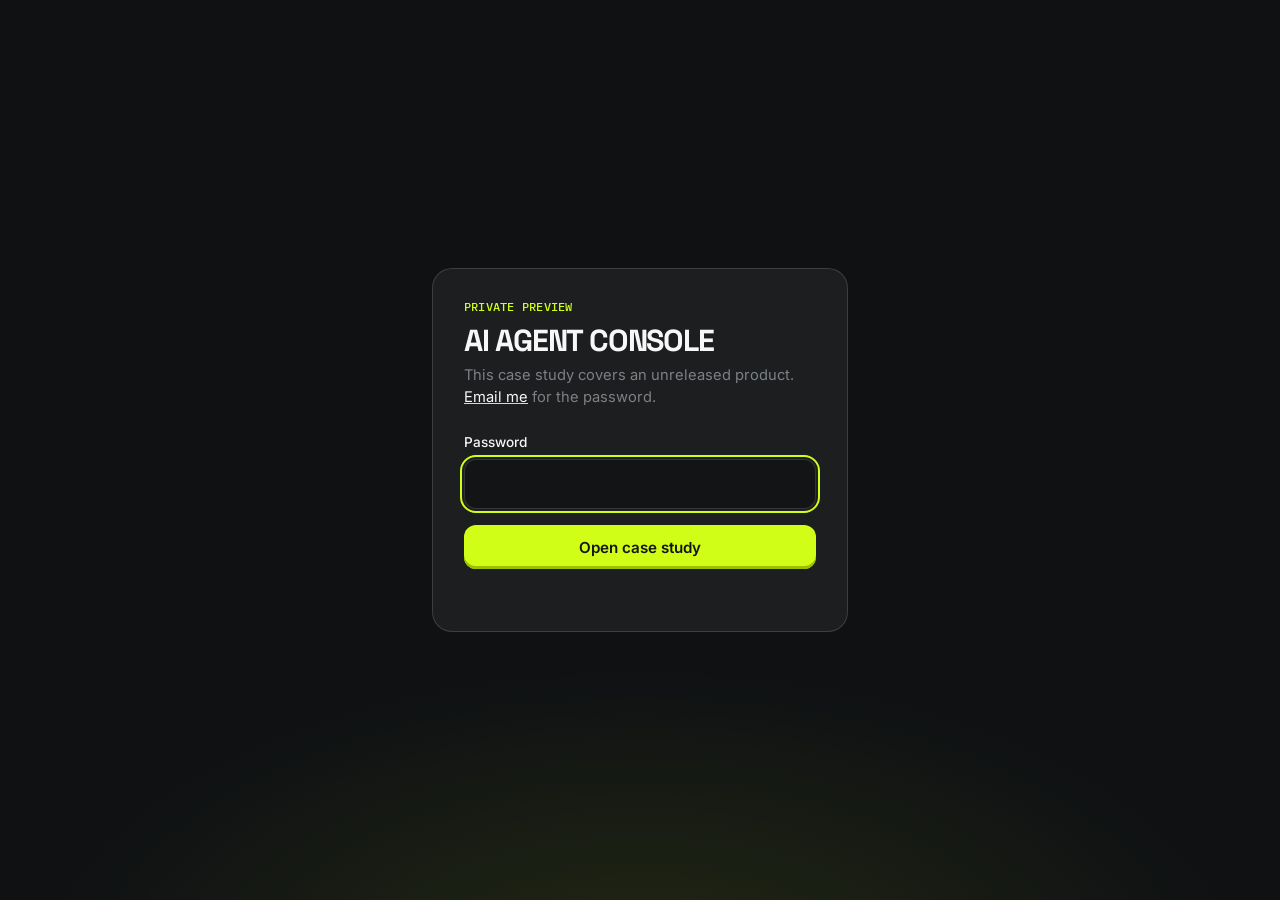
==== work/agent-console.html @ 337ea49d "About: intro line fits on two lines Co-Authored-By: Claude Opus 5.5 <noreply@anthropic.com>" ====
<!doctype html>
<html lang="en">
<head>
  <meta charset="utf-8">
  <meta name="viewport" content="width=device-width, initial-scale=1">
  <title>AI agent console — Sarah Leach</title>
  <meta name="robots" content="noindex, nofollow">
  <link rel="icon" href="../assets/favicon.svg?v=2" type="image/svg+xml">
  <link rel="icon" href="../assets/favicon-32.png?v=2" sizes="32x32" type="image/png">
  <link rel="icon" href="../assets/favicon-64.png?v=2" sizes="64x64" type="image/png">
  <link rel="apple-touch-icon" href="../assets/apple-touch-icon.png?v=2">
  <link rel="preconnect" href="https://fonts.googleapis.com">
  <link rel="preconnect" href="https://fonts.gstatic.com" crossorigin>
  <link href="https://fonts.googleapis.com/css2?family=IBM+Plex+Mono:wght@400;500&family=Inter:wght@400;500;600&family=Space+Grotesk:wght@600;700&display=swap" rel="stylesheet">
  <style>
    :root { --paper: #0f1113; --card: #1c1e20; --ink: #f7f7f8; --faint: #7d8085; --edge: rgba(255,255,255,.14); --lime: #d1fe17; --lime-deep: #9cbf00; --pink: #ff4f9a; }
    * { box-sizing: border-box; }
    html { color-scheme: dark; }
    body { margin: 0; min-height: 100vh; display: grid; place-items: center; padding: 16px; background: radial-gradient(80% 60% at 50% 110%, rgba(209,254,23,.10), transparent 60%), var(--paper); color: var(--ink); font: 400 1rem/1.5 Inter, system-ui, sans-serif; }
    form { width: min(100%, 26rem); padding: 2rem; border-radius: 20px; background: var(--card); box-shadow: inset 0 0 0 1px var(--edge); }
    .eyebrow { margin: 0 0 .75rem; font: 500 .75rem/1.2 "IBM Plex Mono", monospace; letter-spacing: .02em; text-transform: uppercase; color: var(--lime); }
    h1 { margin: 0 0 .5rem; font: 700 1.9rem/1 "Space Grotesk", sans-serif; letter-spacing: -.04em; text-transform: uppercase; }
    p { margin: 0 0 1.5rem; color: var(--faint); font-size: .92rem; }
    label { display: block; margin-bottom: .4rem; font-size: .85rem; font-weight: 500; }
    input { width: 100%; padding: .8rem .9rem; border-radius: 12px; border: 0; background: #121416; color: var(--ink); font: inherit; box-shadow: inset 0 0 0 1px var(--edge); }
    input:focus { outline: 2px solid var(--lime); outline-offset: 2px; }
    button { margin-top: 1rem; width: 100%; padding: .8rem; border: 0; border-radius: 12px; background: var(--lime); color: #131517; font: 600 .95rem Inter, sans-serif; cursor: pointer; box-shadow: inset 0 -3px 0 var(--lime-deep); }
    button[disabled] { opacity: .6; cursor: wait; }
    .err { min-height: 1.4em; margin: .75rem 0 0; color: var(--pink); font-size: .85rem; }
    a { color: var(--ink); text-decoration-color: var(--lime); }
  </style>
</head>
<body>
  <form id="gate">
    <p class="eyebrow">Private preview</p>
    <h1>AI agent console</h1>
    <p>This case study covers an unreleased product. <a href="mailto:saraha.leach@gmail.com?subject=AI%20agent%20console%20case%20study%20password">Email me</a> for the password.</p>
    <label for="pw">Password</label>
    <input id="pw" type="password" autocomplete="current-password" required autofocus>
    <button type="submit">Open case study</button>
    <p class="err" id="err" role="alert"></p>
  </form>
  <script>
    const PAYLOAD = {"salt": "hH/r7PMQAR2FkSs/nzjMRg==", "iv": "FYVwGi88tE39F4nZ", "ct": "Zp9NmIGZ6vr/mTGf4a0DIkOgoPNWHMvqbCjK0QWyyvv5tob3gDbfUUuixzvZP3FO+zHfZkzyM7lskYLUKxxS+ajy78TSYZs0m6nbKxthF7fVsRtnnGNRtTs2VZbegRg3HKqWF6u39KVwnmTv288dZ5DSaLYHmFJpZIE/mgwq7IExC7xB3KlWDiVdv9VtxOuXxRZPDdJZy4yO6P40GBEXFEH2zbeEjNVRMNVEFFJzxMITkTn5Y0AFgreoxMffyk5+0Usf6VwOVQVBhp8EQ9FY9pyM3lukxaLDcRptr9knwP+Ad8a+5742uO4S0EHTxeN/1rR5mKz5+c8qSnbchECmdEz0y+hj9odmBHk3/oI2fExC+sZLxLjvUAVhocgX6Pd6qjxsZcOvue925YWg3xro5GR8F8F1GAVQltCWWh+FiILvBq9Dj2L31WNaeLfBa3bM0zFs9g9sgvLxLWBZW21Sl9aNDehy+EfIs4R/T3HDPumvxwkrrXOgV6Y1D43JJu2rfDUnZl+BfUpzyDHQeuWdUr32NmaZWSkUuNGhWN7ulWf8f3e93ErNhOxT8h1PwxSL5dHzJuc4U4Uucvk57zGNZa61s8yCbaj4bM3skLReLOqFs9ubp8P8IljryYp/x70j2WZ2F16RXJn0Lh/dY+k1nqOX9c4hB79qeyxHAQPI50Nmydwz1pi4L2nEbcPxwMgJ/welw2RVxb0BfILfOp/[base64]/K+80ISqCN4g1yxH0UjUTYcQ6h/mcvS9Y9qyNVr2HNuhV5U+9BrWm8ITEWPCXIpoRXpDmxv5J2X6BBsJZ/4hpjxOBRF2Ysyjjp6W3s+5z/SCRGt/prDe87Du13VM2RzlOFWeeK5JbaJ8mlh9qg1ovzR/oLugd+YvdbDCYR2meaUxnKmd1aAhIY3S9TvUX1fnFH4iU9XtGevC0mFFPWIM8UJq4KQ7pmkbcfVPLgYPPIMd+nf7RXy4zDgKnBgjV8ybQRc53T/hm2ou97EPwtf9VU9qfmze+E/[base64]/c2d8nuaUGICkRizWEOE76F5/X0gAzuAiCAVdLi+FqJia2Cjp5bhZbt//AIrAOIZoqaX/+fYA5llFzAf8OzddwnlzgaacOqJM+E0Lj/2v6+XdM1vrp9CMPd43pQ441Y1KYTkPJgn2pSXboOu4VaP6iXbkLGf1gbuXsB9BuWhhEZC/KltE8mtzYdPH/Q+aCsvcNpg8roly8q1bdrmhFaWDAjnpNf6Zec2w96RdM8twEeNK7a1lvuE94M5FCsCGJxDpJ3FX+x17OFAiChd8wKbXiFX32LJ6j0Bhfk0Cd/Xq/a8eTFsyE0EirAUOIGpCXCOyBf4eZA4tahCf3chxrrgGyfWw3ImHhm6WCz7G2ztZaGHWRS6ncG8eMxFYMPX7VhlF6pT/YLpBjjK77h7BVlvsVIkBiPDir6yt35V3jNMdk2z5+Wq28tTh1sbMDVB1J7ihQIQszjWRJEtXQ08luPKo18zLKwRwtVmpmjuJo/mbW9Nn0dBbMp+El59VYaQgHPxRMgzRv6p1PVjAvOb47TjVo8LmpESRwvnPVSM7roNZCqMXIBggE+RWyuflaRoEVVtDb/c3eql41kW8vHzgRgZ/2wt58b3hdg5iykx5Yg4ap9z4esRajPSVzpcBV8X3B6JNpUsdIyv7d2eYWLK+E5qLJZJgs0L1JqsxSmuOlfJc0F9FhtAiG9svDtYeOGrKI99gjHG95/Q1jOGDrMf+P41r9LX01QDo5z9O4XAQu4J88ifTchE8qPAUB5En1fMR4S/FcXXutENECnVgUcd2DKbHAJFDJLtS+2YrwoCDvxRyHdYIyrvTka0yG8MF6s7HAkRppjGUQLYXCJJ9bDRuayAYMc1j3k6aMGSKoOFq9s6yc0OooGo3rgK9ild0dtFAoKJ+WIdivzQcmipq/DwP/j1eOaBb0tQZU8YBmqCnWEEoACYThMsFMNsOLKKizWAqOrvhn+ThvCvy//iGqEzNLc+5Qgj36BnCfJ6lvtwcNUg2SEhuTwCEGmBL+5RxyRX76Hm6tQ9Ywj0R0Abzc2UGd8jxxjVIoLH2XM3SyoOxg1U1SiQ+D0+vIOe1wKfW1lhhpp2yejpHw8zjY/ZVJjnVQnrsMdXQ7BiJ61eq9gimn+VBdH/nVnv8c/hF/+bbN7crKwskpvfyIL3KqX3TJYXB7I9mpK0DVw5H/1Ve19cyMNP/B+AThrl+seDM/5H71zOvR8fM64CcdHu2tx04feUTVMsA/[base64]/P1we3I7j170fH6Onw4ZSUX6BurjVNsHZSpZzmOxvWGd9yqdSmHlsCNYBPjCwT27S5IbC252qBR9beqIsCAtKw8MVeMf6mXgJ3lrNCkoYkyewfzDvcHy6dRGp21AprKvxZ9VmpBMmVwFL6S695x8HRMVeT8u4Gn6bFiR0M72+/saHkC+DVezEzURl7iFfhFSES9h868ugwmmyNmEv+lZRJaUCWztaiGCmGR6VSRaL4eFuGGo4cUYx23+tIc3ns/0vJStCKdILioG2qtXKpNgpmY8DdAgWJm6dPSJ6Vt1jft9VNHInE9QM/1Iptt6SyExAO7NCQvvHkVEA+qvO5kgq4FhuZaw4dXujlrlwKM3KQQ4Jmm2DV0vgK31HFpx3H4D6dTM2oUOPvGdzU4Y/wWGn3LPBvEwMjk2h7VsCZ+recrdaULVTobSYuM7aeL/pufFzsi0TP5bXGY4X0gzJ/eVjkmHjv74jHn0BzaaVjYGjcDjSlsSmwsIZGDMdhAevp3xe1Dt+/tsfxAzIoeyShdY+u6S4A3kfXV02getf+t2BU/K/z688RrnuHuJkjFng05Xn05wDP3ltxiy3FEQMVK3YremUOOHZGEUbKhCh2nsGpGjJPThbHWZqXtMv8UD1kQr6P4lERsbT9jN8RO6v9XSYHUeO3v9+RF6Js+vM1/1ixu8CcjsCE3jkXXNPSHu1GTqs8MeVb74GRs3DOnhVFKXfo5cZlC2TXU074MF+Emty2w4PYMnHHbgPR4fpgVbntBSRka/uIYkWplGvOJIt0Hn62hCXKK1QqA9e5gBv7D/RQc00I8BsuI83rWarAoVWHpyxQUzBIeP8YyZobXFMM1UzkscdeQjXIXyjqnc7r2TGayK1+iUFsfy5RjM/Zx8mxRqEWHe1JLiGsRrSrILJp8XUG8q6hV+SxWxTYTiSAbdQ5UOs8HrTTymcUv3c+FpAistdgaf5tcamFqp9xZvjKIYpg5Z3KiiAMx5koGwLmi7y/mtrx8bn3O4UMSisgxW7AnDdgXKPs9sTiNB9lvzB8jzCXgopvGyE9VuRO4BRCAmwY9sazUtwyO131Ur9JS9mkCtwW2eQRiqxW0ajtVqx4iEbh9z3T4lP7s+yTQnWzNRj/EhBIJUT5kFpHxwT1RPbcPZRHhgNgnyd4pUgakmJw+dVgC1IhU4qA5r+lAXvOozHtWkECuq6Ty8E6ePCt2rJQeYh9DwNny8zae1Ois96RJBk5381riqX/qxNJx+NXVuaPZ++JA4jphx3GACI3wOKh+16BH8QW49ek8/HLg/IOWOf9EMXTQheAH7HZLVxNigpigatDj3ss+7iYAcs9M7rLixTEPAYBAfByCl0A4BQAWjtv0p7isCUlXFJ7AG3aSxYb8gqISW+cw+rNSeqS9creyE1sFC+62RJ7bhiI6pUOvocbAn+MUX8Jy6KMiHtPXMKpU437gta3oWcSO17U0Dcn8U/HVWvjkV3O1vOXIyyxUVObotELFBiNLHDaMGxIRP8nx6Zc6sgx+Ol+plKa/ZQL1E5YpTSxFTU54MkIun3oUItiL8adWaXfw6lok8C177e0c9KwilJdQZUqQHbb1L1y1pt2UG+7MZhVpI5qcDTyF1xn0Fh12BtbASw0hueMO/4ibTLh61ydvqcsfcqisw0jPJu6bwbnPz5pD1/WdxdLI4t4x3IJ2aoxNVvEaMxxVy8Mpe2QEAfDKQ/VTDqE95KScM6DzmR5Kj8VxBwKuO+FslBpN7TNXPe9DkA1mBqWC4RfF/2Pixlx2VDN3lAN3Sa1SAUBbpu5s7BjDKNVw8ByP+K2yBs6v3ucxL6RzGR/ImlYT3TYm74XP7zYz3Im77uGPOihcfN0agNAMF098rO4Q+chz6T6IMPGcDGYAaPU/B74TvG9j0FLD9BJFWFBeMfoaCvOxopbfglafK0NT0jHT8wGR3LiUuIy4xL5UScmqqjTdLVNW5orJgdwVqojqqs///yALMUcAjtj99Qg3r+ZOwZVyrFUfRyIk3jw1iKdiZjUVo4cN48TElrWWsD1Y7YLYqSp6Qe+nLIYD6Z3T/BHYQ7c770zXD4984dfcUIdAl0VrU7Z/si75flcVckqDswHSbftcYL8zSBbrEqps8ViMPOSVRcUIN2LYQEc+eZHWbpWADLM99ofxoj9C36LhAc0KeFDnfzGyhiY/B/h3hfC7LW2Uxm5js9CxBiGrPLeI3nfCu8eqSL/t3i5hZWf4vsE31OFy9rwul08sqMpyUGC1Z/ENLojHU9MpFkovW3lhH8V0gW2F9lRwnpAq2g8WASMTrqQlJgagQ/ZDw7b6uQ+MBZL0R8KVOHp80o2mSdSzQIMi3POzaBNPOF8En4QLDADHLcJ4OesBOfd2WJGjcaYuGf0j1P7OXL3K6xnWCiGgxoA8I0TWYUyIwuGC99N/8Hw24utDfxVykGIawHOWTu0x2c6OzXkSmMCae5mzMmuoZZ5C9Kims3a7uk/j+jOxAdfdB65pS3BqsxrDGJiFR6WTeOBPhXTtaMfKpH0BduNpnAWOmx8V/AIE2FCVPj80dGGvxXlnWtM+Dgpkb9EoQInHoFy7Hg6naA4VbBWjmOmRyseTkutbp2isM3DeoldhYRhMeEe9bjPM8sWYN75M7wHP93xhCrLl+wasFl3LdJdCV/5pfNcXF8de+DeXwMQ1Dab7fs5llwyZWmH7zlKgQEWm8Bj6qvKyGnYaG6ogLn3RthLSK0ASq4SgPdkrj+DLr9pobb9IZJXUyb7t/pJxKKlTCpZE+N/3w52cUIc1vbjSXba8Yeoq12pJlZwcorKzrnEGmYORb92L7YqA4Iyac3JT08zNU32Vo4cb8msVrE/xiHSc46tfC5RakPg5vM1BhdUAUrXPZsIxCsqq3X8eEgN46dvLP+ptBBz2eW6lnb1t+hRzoA8ZNOZV7mjzR56l/xBPtQqL2U2IKPkRuXCKcAyGl1Dfaz9f44EPaLcn2xImOCdv/uO1ORdfiesD63BnsaiYPxvNGGH06MpvMuGYWZQ/NTiNq1eDHVLsWka6iUHj3Ml7PBZG9DUWX2TQ1Xs+9w6k+ehogzuV6A61ovX6npvx0WUK94kbh2Fu1bpJ519PSrMSBd4K5i7e+RYWJ5rbmNf1tbILCVUkpCfZbqJBnuJ7ixX7h875rLBPePirMV/gnAsbo3FmAjer3h6N0WAIQcoqDtkOzR0gGDmVIX60pYxdq32vpCBqaGwa85TU2xp93gHciL8iWPX8oYOHRn8WVm4mNcLVUkz+zJjHEC/ISe5dcIzvKf8gpjweqtd2bwg09NHLCiOsU5OpwvTgeROuEjFlzJ3cWUw30zq4dQuszQajWvEXEGqYMOj443Y86/2UuxsGfZ1jsgsPLZoIxzxVwhdCftm6WyF9406oZuIgjM2Z0dgO6iMbnV5/4bVE1UbfEEY1+YgX/Pj18pnmEmFnebNBHFB88biO5Ajx+Cl57ge5d5f2feTjP2kC30qKKcCREwkUKdpBm23Z/5V27c2OwVYT/W3HKsiGkGayShkI0x94indkdWsv+tGHfwgS2uTKzo87Tx1T/pGJD69oORBXwFavNbJaR9xYWHjVaTPsKRv66OaYhiggXxAtUx5kg7OM4saXeG/sGYfGjRyZnNalt6OhcLYkrm4h/BpLN2p72A8vkxX5+AZOr0R46SRJQSOwz2vjqy8fYFx09bXKSHi+eSO2Yb1GYpxhCMhVZwsVu7ow+tfgXJ/sADDH62x//mHbp+Ze5v+Mf5aAhQCwYEFfPL+0fACetdZDB8lu4bO7+rOQYT/bFYI7T13gKOjh97eTNEl66RHJ5X2r6FAoEGifNPZ+fU38fqojr/0EbUKCXyXEBJqIQHtWd4TOGBQF46e+0umC9erxaYXX/nQCi6UiGoMZqiqJCronhhF4khfUQmUs7kU6C7sduqRs8A5CUOkA2Nvzz/0hgdxgtaJppW/NzBGH28M1gX+9gsdSgENATzjMEC3cK+unCff/1ASbM4krYRrOGbHKnbC/75WYbb9gTNXyN3yQ9O/r9dax+PFe+lLYynbSOeXfBDsF4wLKZDhtVTMO1c+PKGU5TbwGxrjxuB/C2BakfFxlWvy1ayiGngLZ69sZo05cbSxoPLxXO3a8R+9z6KgFPuR0VW9ohA2ot53o/B/j1X0GCBt/xtyMqmiLgZsBlmboYpCXP/K9djKNuIPx+gDND4sIKHd4xKHMqbLKOsfUIh1acJOkzrtY6OoQNTbCyuslnXbFZQGV6RNVnSbcqUimyjonoi2yrSq7o4SWNH5rYsD/gNRs+7DVAYr0CNZu/k/6uqc3sv8qM5haJFdnLazLsovjKEQhYG2DEd7t+QRGWK2POEsSRUWwZbkjvtZQa4fMTIpEDrXLdOu+X7No/WUU2RuBFp9xA5n3JJWuSNFN6apLdwx6aIBfPlm7g1uEYT8SJyf47ckEIhwsO4Vk0QCkfHT5yWFR3Bv8y4vmiC07mabNw87KTXmPFQfJ2tTfKbuU0UMkLp7biNtWsNpoxcwqFE24SnNxZp258XPw1ZnLRLy7ACRLMLNLadrpgIEgNOK7QH/nUfq/tK4yd4+AsEQP9E28KJwG0IKytxjlyaP8N5gZiY13dJLV0XX8BWVoODa2M011QINfK+8Az6stFdmz17YJT32tE4XoilEGaLTT6V8rXxiHNlvGj5vJfR88JRUGYsdWEPYsz5/c7Lu3iCjB8vGDQZiyEjurITXRag0IFUtibsz+MAGAbiqjH0Qy3rxr5WQ5bVMUWAiL5KXDPCdflR+IiO/pH303PO5Xt/9JIY5IA8A+lBSZfDCK51gjbPLPlfHCMTHhX2iK/ukXDzcuQrVvJ5YNnL54OsfA430ocDLx/MCQEM8K+DlMHpOCPJmj7RcK0bYqvCYT2zg6T2lOgwvQqShRfwAeIBEy8SI1mzVg27bNRLcQh38Q9MoeZiEA/w7A0DkWh9Fcq4VWvnD5TvaNkD2F8Xhr2afd+EfzbfXdN8s51FngFPjBXKf7C/GoM0gxv+Oa276fCKuhuNDQkvBppPj6ZTQa9EZUH/ttWijTFkVhpu4qmpo988Z+LcYC1xyMtheyOjtcRy9ZILK6rXDlgF7UtXcOLmTd1T2Bwx03tojsVm2YLIGIdPVmjV9kEYj6a0+4lp0fAYsPwTPJczBqU3nax/VzTiIKEXerupT0Pn7fCp4w4NPqT6OdqU95jbAE2dh3ev6MOzAbe/iCAfh2VGzOI+mBTD+MDYoPfkgLkj+HT8N0XUUK+nvmRSbxf8Q5BdVNfxxJ50mhBBY3RxMIjW0aOZv0bT//[base64]/Jbz1ZC6BemijGOWm8Y3CkE6uJ+lqaNOrCiK/[base64]/Z1evUMIODZBlxaYMEwusfaeEGaKQPxrj8W+er6YtQ5Fnpq2nuPTLPG0ShbTLie4TtvDIDF8A7/HrPMMGTZBZp+dAr83mylbyh1LAxBrBvIeO1rJxSDLGq0wxlxS6q/tRMzA5qFGkiJ5sYckTRMvrJZnYF/FG8aiuaj0jntJJFpfeZURn3OGHYE1EUTPNGspOHVOn/msmRrw64gY+pTZ994IzjOn6DFbkwYsMYjXnG0mELfRu+MhPz2LoQkcXkAYnA817wVBOj4SWRt2luzd8M6+3ZZrDpTy3eg5b6a8pkrkrurcqTTEVAAIQNPd0dWnXdOyJRL8vppu8lkrELgxGUGwNQexwRTQ7GmdXfHkJHkMu/5P6rnFeB3d6o9gvGY+tsIaFZ8Q2LyQjDR89hL4At61JGP/Hu0uc5sr7JSwVAySg+bYHakM9wqES4EmfMO3CeGijY2t+7NN5IeK8KWSwVYNg8TRHQQZsttWlOei0pK/N1eCrZaSQ8Ea0FQk+4AHjjRRbqtibfpqltwx8EQV/bynx0xVOM6hQpkXXszTh0SQjUoElrsNsk5gKIJIC1uEFRV+8TwbO1sLyX5viUSW4/GeUl72Bfzfv8PD8ckQBrSZ2pjENP4EqsM14Oe9ys4z1q9eCywBXAp4OtspTg2ZwS//eVOkBDiyJF8FJ6jWbcBgzsiNX66bgiK9xDQp+lgLt7wDsI/U32dQrr2vVmXI1ZrBRIZYCwTYmVeOPGoa1lWzYoJlL+rKvLFhoDA956j8facGuMSLSkO4SZveMNdSrq2W4n9hWP0eoW5Y2pthtj/[base64]/YUS60m45q0a2qbtxuMKqVB/GEx3WCvQpQKdeOjJm159ne2CwuXoCHs5tP4IFCJUT3cAjeTRA4DYpAi//iGnT2yprPiIqrZKloWpX4y65vhd/gvd+L9QvEeDRdaq3Gi6hcedTqtTUySQmB6prxDv5cgYQkjsYgUEFMaZLPyswy7BKMJiEUL1nI4uqDBbzJu2an8CKKrTH8TeF5e3CUg5bOMMVCo10ZLSh+BZpV1THaKmrmkOoxMwY7iQOCt+txvXtmvX67hupUuratQEh/27crSyEHoJ05Z5gBgTurItK/bwvU8ip8O15PtHaaOHEVSXErZlJcERqHeX7In3dTcKeRrfIAucxBGmKiOc6RKdAPIRaknUKMbNiYGjYX/jUhrFMt6QepKXyVWmbx7XYeE7h1424Tf2rCU4gk7/BX+BC9AAWQMNx9QIwDIO28tRsnzKrI9ELGRGLiNOFvnDpNOP2uS+muOf13ZvC99p7oxe563fWmN2iKrmunX9FqVJafS2nBytRK+ea/l//uWCZ5Q8a0Ul6unAC5ajiiSgbXDFW9on2TTwd1I1C+P7hBIQ4Jw6CrgnAnzhqAVJyuZHw7MZz88S/N89m6dtjrJSNDwlGZfv1OVIXSvTDpm6XveDsxZqQDgVBJS8I6OroJiz1eGmeMab9KcIGynbsjIQ14hRv++QaeQydlMVnVCfPco1sUgkJcN6i4r2yJ7ziPfkBHp5r3R8nEU9xQjsR5+Ni5Y5/csbh8ChC1BK7quwH4xNbyHpcyh/qqE/wIXW7crQR2zartEnrg5KCzWsTSgbxpY7gju4KXgyp7okpunPK6kcHRC7gkLOMExA/j8LLexeD45/hI0byMgS1FxaUKqoDgngStGiS+bajrGLOgEw3BTR9v5RkUHr64C/fTAzCOEwBgl4aSpsTiLKh6Yh43lUL27CKmEriGV+Ipa0oM5d3CcFWBYwdfyXMWs8qunvwQr5KJTlQadarM5lCyrNF5wHeikO5bpd2ri/V1cBfhbdFynpvyIcvxlLK3EK3urFzfAEWsyOB9wgXgh8A7m9CeaRZc+yJh9MG4V+kGDLu9+/sM2zkEeDMjz8t6st6Ja05izVnc+JGzrDECKDWle45Unpgb7ODNxrJmBL/+D0ho/ISOHQlkC61kRlP7D+pO1n65/g4hPYa9oghK6di+ctfseQcMK9lCU4ti/q7n2z6aZSIFRZR7hok6x7qurFqyMxkmmsWzUFWdvIQHYotZKzFRX7W+mIalQtv7tzi7N+ZCRw/15YuYHCe+6FTdBT7Ezv6hWIpg4jQny0hCw3rTr6SfW3GKlIadCgJW1pMqfSHZxlKmFi377ugIB6iCcDyJ5VLjzstrqYbWF9LnLzhxG4ypIAUa3xr+Nxj+FZYGsUe2NN/FcZneRc12vaAc2D0IuwsYgsUACWBPcHSDid0uEJ0HxEDI+5MghW4mAnV1BXarDxBLUfmxvLHDxr7hb+aA90SRwf3UxWyi+Kpz1nW6Kh7Pfo4+dKQ2hp+Kp7fmdIWAT5oEe2Gqti6ZYph//MconYv0zzgLfYaQQ55Xeq8YMukHMjQQmjFoe2/jRj9xnLMUJ7h4ZsPz+8WgRVcbMzlW+ib09MSu+rJpjcvJ1DB7tnEsDMHcT/3Iz142jRFniLhAw93NbnAW7qaZuCFKnpaVw4x3yRBCbG/IEors84mzoD6hOCZbw7tSbsK8GRiws3RQArRntLQxgW9oYVa6dsDUO864hpJjsaU/+wQZkqjdrQ62WfxViCdlA5ganbwXgazfninh6fn2QIzci0tWDCRopMY+PCpYI2mbAncVKt7cystbGWhkhZpndbgvFQkEjeOrVU22Yqz/stqSFSIdqeuwZ/ypWDz9dA9H0W2eEqiMUwMy7/GAHpLizLz1qfsHeSD9S+ET9GFf/dj2vd28zcWG+AMmjQfKhSO2+hN8xY6WengLdjrnUYjs7BlsSxVJnfHtSrI4hoGmBfk/2/zdmO/M6KkUXxedLjX70mmJ7qapKNP398jgcyuvot/DaK/+MofqYUOXidNRZjWC6tPwAF43+/XTg6XWOlPueEHcsjCc4BXUx4Btj/bvnrL/H1PJhgNXFlWw1GTifAgFl9UFNq+Bo7VmkHGcsG1hvERGV/+e+ihB0I4YpqsxNmf3Z1oDivfpC+9IrTm3IZWqkN7yIJO+l5ABOKe0k1eOcyO6ZmJJ3MUHoZmh5FPMIfb4ts2wLT9q2foRhleRMPRnMCb/KNm05MTBk3Ef9U4/l7xcNVsVT/ZJHrqRJRUIZ2AwqQIUXksJglKR2ewGnLnjM8xcfuUZeuZHkI2Yg3k4AhsKRQ5h2/kS5vNbr8+ZKKC2lh3LhDFjYF6ls+a1VfHKUeDGn+doLYrlIQQslg/vWy4To5jtEAJ3h+xcJFqJ6QhrB4CQTGBTA1QiF+4e0OJVpSPUg6CfxMBOxj2zJkhyTpacVjTrY4ThSSBBePVB2vpjHMkn5xG492BS5x9zA8WMiUD5oZDMhhhBe/0t2/OjjXPrCi+OEuJEcRxuyUFKwyzS7AqwYRAOTIHoi4nhswsCCfAgjAp9tsEeIEiUq+BcIuceFsy3yyiUYp8cw2D7AXmNrYBlQ1BXf5PaJZr9wjgbBH3OgfsZjOpziQAH4p9a7HhGJBbM9jfefOJfQ7TxBnsJKo9WGnFrCcZh/sc+XqF62XREJXXFJZ/MigT9bRxeiNMMX/nKYcfg2JhtzZu/0Af4e2XnTdtq5IQjqDXPtAncFJqWSF76wkGeD0dAhP9syssczvvyokTEYvkolP/dVHAujOHsDTW6ErUp4wlSwBpkv9Uhqnq4jHPFQXSwmXPM212Ueak2UNQGBzS2pqf80llR3MS0eR4DfXURpGC1ztWIFm9iAUzfciUn+AqLMJacKDyFeSXPxylKEfQ/FD3H6QM0hJp46u/EhOIJlLVe7NYNXOFWKUxNwWaukUkFYnbK/9YrlHj/Ke5MxCGhxqplj1rIsvfNKhDgtW9qO5Qz0PIht+feJocMTkgOr3wJYXriTck5Dnflbtl/BJlYYjlihoxsGQbqBv6RGsVQKxRlvMAkJ4n+X+zUs08RIWVifHwerO94MdON01qwO+eeC/4T+5jKj1BAcg3lgQ1z+AmErgZTiEezQsFTtNy5yH0ZMNro3v4d7/luL51ZoOi8Jz1wq9ayNwQ/bL++fdyRRA1Xnziuf+C+8ZiATrxetb7zi0FDoBKjoWUkgqCvrKhWQzY9Oa/AKF7Srd72NcWm1FNxQLYtCqZa9ScRIEnQcXqOfmdNtNtt5ktpMGNFLScwn00Lo5jo3IaPOMFXOaTRVCruu8HT9KcxmV9Hea2Tf/rC1yJa3S8rkdjYFJXiCcEX/oSsFXWnHMG+7/3vBo1omyUV2wOzEo7XFcJq29OfFBcWTtCAjiosLQOlUPy2RsQ0NaMvVayZDj6vhWT29CJlWGCjDqV6ps4XSmQ9AEk8dPhSKCsIXyzqhMQ98ibgf1pxB6+H4IpH9Q5SgWhi/6z4I2XEQ874KJBlf6YHLEgCfn5UnDp2HWxqI6gnewchJlihHDTgRAOJOSF5gQjeThwUgtbBu//RgciCj5V9L9L8wKtQL5GAbzpnGOeJTDouE0IP8no1FQIZVDRI7/6xSlAlGl/yt94NVj+O1uasXqQBtkPXQZ3gr4O7oCONWfQNSWklA46GUTT3BnhbOYIKQ/NJfbJoftsx+XU2KOfxQR0tHBTyTtv6vqzS8ECfZyLAdlgsYsFeCLHKb1sta1J3zc36wnQaABTgNcLMC2T5bacBLzglV4RKaZtcDso1ihyZr+T3HjjRNVlRQ+rsTACw7gljsO2Br4JP5MKqXNQcO/H3tvFto+I02MbhHviceJgaConHzljhX5cHrmgi2U3Io84vW20rCHTy2wY4yb6gdo/aXgAdKQsc+kWvXt9pA5DGi5bi2vLUfE3yDzRTe4miFyjmcnUddnrUHI7q0lFm5XM7nsXERu0oD5HGSPoQylCACgTbjo/TMk2292IroUZUfL+JG0iTknQfq7x/8wlgvqviT0oeuVMDY1SYvehQjYzc6Ex/za9Wc/qzsaZ8sM8jGcDyp+SZqmNX/4oUbYO2wPwSCtLO8OtIsmemaNI5VBcG4/zSJpA39O0AvQCAlY2LYfU3VTsPYKiP0ow3sGGD98MJNxbGXDdjJe9k0VFjAXPiN0NwNPdlQzL7HnK8PWYJ7e8ACOwcnelSGScLcKHbtjsiMO7NJDtc7GG+UmYfAjZXi9RGK/zP/Dtcq+q7m5DQjPEJWnytFJfiNJHHneMNW0+EPGvULrv94sSeAvDpfbj88rDCH8QjvfZpG0uriV0AboyhwCFZs6tD9ztM4Yqdk3iUX/5lryi2o0lRFFpDAwgAe/kuZA+mVk1tH4hVwDHGBs99ZbUUH7RfUnXmnKq6onoKvnHKN//oZanP2v30CLkIzfd/rLgabrvE1CWXaT3KbnWVjyPF9VN8h8thK7EpZV51txpNwPUDKKclRn0RV1FyGuoi4r+g0UuuNmueNcvp4mfDXNhhiksVtgceNuEMLjr1PVhrS4oHRCvvzBVpXjYpaF9gUlcPHGYXtN7M33liZAuSz5qnpABAjN/oZkYn9B4M7VKrnEPH5+hc9s9m88vYeFs06rX2hjxmErEQBZj9fNgsZ1/[base64]/MUZNd0lEMLLcq4MSN6AFkXjKFcAbMTwlrodB8rh6iN5O0AaVd2ZZBALJqH5Px/L7fU8sLx+dTLiIZ4vlR95ZtKzmpdp2CYlKve29fA31kKwKRjrGAJFYMJ55fZnXhAauoS0iTmt7d5E4A1I4+RHfbhbLieVSLo3EhmkXI3QgQwdtxoXIBGFFwfyV+u3YDz1ni7x+VMJ4Kre8467yJzxOgO464Jgo+w/+kUPQpnKzIDY9lljVnL4W+8zlieEqER0BtJtCjosWtjQkSXlmM4mdnGBLaEC/UrclSQM9f7/u054BgN5EC1WfmRbh5JGsZjh8VVx6TNErgtS2r6BuF5teNJWXcoocKXU4DS1MnZKnpy7Ibjf/mwObe/x9olJWmFmRadRqggWyLogx2ppGECQrgFAzPdoD+brhUgGM1ik6rVsJbhPYr8ev/OB7TDTXJV1681O9vfqN4av0FS9TWYXhPc1hgsu0zPWMkAZjPwtyYjvHQjBcqnlfgDnMDufq7KYDLHE+DY+etD8bhl9Zb2KLhNJplWdPbF3tvG3IKIA3zGmxjScsBA5NVuHEWEo3uZFMVepAKS/VvDo7wvd/5Tv6Dp51WgG7ODBxmzgmxmfuR0YRvfvpWiZrkp14phOzPvVqaN9ys4WI2psHKqSd3BzmZgXbysCdmcdKpo+aWBpZCtsDjwHrMLBtHOElA7If7aQlaF6nho1Gd31jMf0423M2OxVgidgzlxiogiJt0aWGOIWT00khkpxf5TbGwVon7ZRVqUC1b/EnH8Z7vVQr/EEn465xBNXN0uR+JZ4CZVdRXbpKfh8Jif3pzmfnLDW6IQRyP6Nn0rksf7RXmvFQHeMjqpL44WStyMWIhS9IW/QHElF8Cod1qQfH0hPHmec7/UD/uTqYqYa5LF8bO2cemmo9nEnNB8h/UDUvyOM9ldfrw53xgPCEAErYooWpZ4o9UVhQ48sRSMI7LrS6LeiOwtOP1GPKbKn3/YES72sZDcA/eiCKLMZYntmdq1VJGejplU2/I7su9eHl3r9iycPotGjI4r7B/yrjcev27FTIoTj3k4UfSFFHIyVwASKK1luqb7rT3B2tIUjHaRlXeSda+ltTQ0CdXBhWmbHwsm2A5yaV7TldpTH4pxSYI9r2pb/U1SKLZKUN7FLFlLSeIpAl5MXg10xXWLwEK7iR7Q7Ug7L36Vjf7KflGN5Tzco2bK7OuoNBv8im2NxFXVQxyAYrtEiGcv5hbomh7DL39FwyYRkNApBRSud6YK/Uu36ai7BOFp26M6f4j65MD5sHBkJqtpjQXuykyOI6j9Y9vNgzFut7V0yDYgyoVitFqcEID9/piihaL6engPRswD4aMinwMDiFv6Ft3iR/f9inNPSw1xbjQckSYp40qqC7AbFpz4mryq38ggOjIMt6yDckqR6AlqXHVmauRzt0D76LO57cOw4Cv0tx0Ca2XAzzYDMtk7c/ercVfdDOts07ysr75a74aGevChsZ19qoLtPCBqNJxtiU5QFzpGPl+/[base64]/PRKSoBPObLArp7n/0bBVRMMe+ikWmu/GrvmTtek9VC5LPmt2xEmZfojp8cUdCg6Z/rhFYXQWG46yb2A5HW//IbHxrIns8NyOMc7jHxrxRZraQ0Z2Z68/C324m4Cy+Tmc3+thjVninLj618893s1y5m5Wuq/4cKchbnV7szayoG5qu4Yy0fMSA9caRsoo9W78i2VdHFogUSUptwzE5FxpxYtj4ovmPBkXTdVJuH4ae25dfIeqOsB5u7clXXyYpJ8566YQsmkpd7j3HLfzv2pTi29F/GLP5TYIUwTYm+ZQ3I4j4hygkJ4uy0mZSTnGRVHYF3+EBNJV75BvSLGDDquD0HA2KcXQ7rkMt7WFgAFsGsEb+ZSSuMD5uWC6nSX2egtbarRBpfkEC1jyEHbHPM+5Hnn6SZbU9Szymp51J9sza/e4toTv996Ow/qq0DNwDLkjYEMnifrMf+pnhiNfj4AZGgVA+QrOq6Ad2bTH+ZO4OejrEPZeV5Q8Zco58w9nvyj8QWMJM1YKtz8foHWBWVbW5CBUBeQn32CE/zuX1cl7RNPm8Z9pVyfanwHNPuDOK/InTQn+lRvOZz4WeZj9VYolOx81JN1vQVtXi5e5PuN+MHWgMH3nnr8n2N9Mo9sDC2KBi8e6SIwDavdmo59Ubdd0IY3GwaudFvUVU0ck0904Qno9zh2koa5CDF9hdaR6g/+/CUgemtQZAVbYiv3wyXr/YExRIMuFPy5Bdf7yOj9Yy0gDAoMH53q9veDpX8pfTdUjspvDnrwUHfGMos6w/EWYVBs+eFQqAC7qIr+km33cUlwb477XU7M98UithtsU+M2p+l0s3LFFNVSEMaQ9G+yT8/x2hv+GRvHe/LU4/5VIMDIizNqNE/6JxXZOk3ocLiOnAWVsEdxN8B1sHJdFj3Qlq6shg9901m3keZggmViQbgg/y4OvC/K50AsDmwW42gMAChvEf8oz3YvF7dBZwwTRsK3BKK0ozHjCAFawqBF45RitACrYMqhG4bctqDHtSfywv+QG2si/2AVhiK0+70MZliAVxQ3ZeFpkrKjdq8xaHN884JhdqkP8TElRtMkcdRRJSDEuZktykPnsSH+88enJgSLLXxgiXz/vq037LDny5YuJ9gppsx+aEO6zc0Dvtupr2Ntu3RlN+dwS050wmKSxVgmn8DCEA93o18TKgvtXfkONpxYDipHdB5WSRk4s4/LPZJ8XXnr+sAQH8wPhC04nRczTN2nCPtgyZ/TKOfxXch9SVilVaSuyeWw3LS4CfvhpiYENEunQaZhUBUYo50IBEXWnhube38q++y4j32zjq3jFxdlupIRBvkrwDQ2sZZcfCUpC8B/gORVTJvY6yi43maOQkrq33XY4h5cIHikSqq6TD6c1OZ+dcA/afu9i75AUqYBBg7cQ2xEPWuhfdOTlkBgtaU2LfevfHDPAeV8ZE4yqHD75PgiO4TwvPsMMzjhjz5e2Ctzfkvq9uXfOoeWDVMk9araAG7R/9csgfu+d/i57U8dJ/wUqn4PMumpPzKgCORwqAn9JMGUn5yhRgvZMiB18DC+q/z5MuIk7scEkowH0ODS1ryJvfLH7HKAKatqHZOqEWSFIppjHl/zMLZM3f+X7xVmCQfYod32QFvRsHlGxaLvuAja0LvAJX6HWi5fzi2ihSBqE+fpvNFoCnvgUys/WUQ2hRScLcTny1UxmqfxdQAKkr1kzHg3k5E07IFpzE3NWQW5n5Psl1f9MD5hwrW2bTs5Yt+AhccyelLvMUKy8ZD9dkgJNgFKARhPlHX7+1UXW400cHLsXGe+DgeBIx39161OK/TexYNOJ5rHGueLiXCPSm/3FjquA6a/vlGIgVz4va2t5YUAeHyV7Mh4n0ioW9CRBCHVbyyKMXAP0kP5wBqD0jOiMtsU4MtXRUQRlG8EFyZ+qhKPU8DCBqA5F7gzWNPkK05Pfebh7YqycTIja9MyVvaxwx18QdCKNUY0uVJbgF5covkK7RQxcl+qseEj8Rz4M2n4vNiwojxx/GHthLQoOYB7ztfPuMr8W88InwmHQJN/U9GH0cjoXS24Z2t+wNCC9mBZbdq8P9PrBiB70405qJzs3GnrkGYl9Zg7f9+Dh2s9smfeEnPatpvqMjoL2emAaUiujwaP2Tq7cEG96j8MvJUV1QLXk861GEmxS9eIMTXrkZCbpI3FHyss2ooznuOV5wCz948m6dG8hlUCY2N0kD5aGUfA2sinHlSl/DVLSr7t8Vj7g5BEYcUxWMRB01nDpAzw160pkiAegSpavAjw6W9ktkCC25ljZ80IYip6zEsmz/ap81avccYL5v8xYc7UZvi9KWPRIGvxTMYB9qb8B+viIi5GFE6lC3g8ZTKTrLxUwhuRGN3rsnFnWJqXUHP/sYtE6yAWTopqTEkvFsigDeFkhWceUfzPY830qpI6d9wxt11zF+paCn9ffqNy6DoRmvcvsh6VU/BaH4duO7xI+a9YWOPQCcq9EeFbtMQ1DWIVXbe/IH7JFkro0EZNqaoHYVyqICnbtCmZGUtFZDzxiVIytSLsXwJOB/+RH7zQWMPEJSAqJtNK/gKA3vYxctAHEy3rKqv1beXdW77opPOeyXWWvVNo9TfeuGNNnx1SBf8rAkzpcdmd/lR86Xh4yA3jmgjUdLLhiRZ7fu/[base64]/Uwi6FYuFvfXGZ4QApU1QLhh7hQFAvctPgG+DYARIYVjbAzLLZZOh+gwinuAAXo/CzivqAgyo2G44tc821jzAo8aOYJDBvn6Vw3Ygw6sq7wnaaPBJK0MQOS5c1GAynpJNtu6jvH/i+OpAabVs8rvgMcniJCEQk0rmiPngqzeBEINmP3o/E3g0WbKeN8Y0MkUtHyGtWeXZn3BYfmCJurw9DobfLMeOucp65/RT+nZ4ggda4qkt68bAPRozqf3wr3iFZneULjIwvdf5Tce9SDZ5grc2PjbJPdxEd1SJStz0+eQYc8Cw48zxL+dyiZZKCuTS8fF15qRUjHP0t77p/eGELRB2CDy84mQIVYZF1n28ZAKs6c1DdZ/XKkbeFaJdtDjuz2Ufwd/HQ4bkrfR7kDm3P68n6CMIXOdRtwDe1oITb1AlhPVXtwNR9IPYBOaqlT/srrAGDFzrxsRTLc3INTE6Dd3ypkDrOK5sHJ9vOtPQwD6D1pYBXnzeba9+DpTZpGmvRDVh+B9hF4YKkE9Tl5r1hXD6ieFxrycvKov8gJRHR6kF5m1YEGfVZGA9W0oLjNprEG0S2kiCcjoim4Td3CqczvwBu3jurupfPAFsHhNjH/CDc8wlljOuGunSNOBLi9PdAsHpMkmqEaoe0ha0hVLKFY91EksKNBOPjov2FPkrS9f/DkOhbAclRq47SdT7uGUmA7PDXg5L26CfwjZARHqYXeRsXLQ6mTKuVZIdgZRT2cE7Tql4nvh/zarFzk0tUJsDNPVzqR8KGq1hFaCFqu21US4TOrErA6b+ZP4e/+L2bDca/MBqea2AM8VwPHsV/wzKSqJuuTuQK2rrF8ncb19lHALts8UXnGpv9V3VfWRXCTJfUAja2qAzEulO4zxK6ytlQEzaWdIMUbM5vKOpHh5IuPMHbHPiRql2sn8SI1J7hDYsWPwDfL72bS8afIpnSz8rUGEmuTvUzPi5CHzOEOpXCCq5qNcrSOqtN8u/7xehCLHZLh/[base64]/r9Uf6gUDeoq07iLVkuv0yBKU0I7cXGu7ejCcrQk5DWstIH6bdEWdFq+JHdXnYhKRNw52O5+ZojuRIGjW2KZRUk9TVecEmynMQwPpLhLEuJuQi60sGmZmRrVRKJf3ddq+HAkkqYWIMvalQ0FVGf7/WXcUrQo5T2P9PDdqzieHHz22K8QPYMRt7aB9D7pepQritkB74lBkfkqHZcM7M5iLFt9BSwWjDcwLQea/[base64]/8waAUD0dZHLnY0c0lxG3ckZbFcI7mqaa0fW1OQIDx24Smqb5OW3x7FUUhPCnPQVN/hmHveQPoqONwaZAFJh6G9BwHuhK41xtOQ0zAMqtol3OEvDC5YjxpQlWweJ5P89z/OOKl0bHzy/gd99X8Ei6vDs6JoKVj5seBt3JsrvESJ3FOEBGWubg738cmE6ktEIaZ6zfxRgqrcCBbipUiUiODHRdO0Hw5ZORqiudtIDBFkiHt+Qayc0e16WBj04Cq4/FyANvfkiowMCmZbm7dSTR2rMDeSRtU+H1d+oQ8z9dKMWVxVZgw8lk45w9IgVW4YS82lDbGONYB1XssaoGNsHuaIy1lpW9DM172+R/FWj9009pQpvDwRH/dNRkTY2QRfEV4BgHAksp3IHHtFHQDG/HerpAKSCBe8c+28wfpONRSiI8xGz8Ro2+EFhPbAq9iB/JkV5Lq4fVepc8Ow2NyvsqHPzGlHkYgpSxZCMMLOGR2LV3Xo/0hdw6mXyXx4tEKpSk21ofGCGWN60QScGyWqbQ28PZCRLRoRpUZjDBjB/etIicJU0kEiHYLZxu0jqAfTefZklbW8N0FOQ2RHMsi0+vbocygMtMjhas/guC5sZqQkgH23vBoyHChG/55GfrXlwsbxMpDC9B9kn3gbvEIVd1fTNfVZxSZIgvF+9ywYxmnD3DboQFLJYqT65Mus5h0wkSZnVe4xNbmD7fctxxUgk3vKzZlXlHse7eXSE/hVPB2QuG9RUH6/7nTkntmkOBOO3JvosOCTQSSf59TuTMVQRrgz1KO/Ak5G5iVAeRKiycGlxUYEihjd6CmrZcH7bIQEi27b+1zajCAoG/itskZG5MgRnhVcuvFG1jHXJJZUazMOHcflYUEcmDV2o3r2nL+O8+LdkKDp85gG65eo6AWGx9TAApSdTq2AZVg8JlHoq+j52H6ZZPDcjtW4CMf+gdGW6RIJCg0PE9Y3Fh73r8kabkKP7dnxP/asL55VfjmJ4WOmEO7MdjRjpE1+4YMm3a0hYjXiVzo/pHBy6MEqTGgA6gQqIcLmWJKER8d2d8TQugJnlHCVirpc3Yy4hGY7jB6idWNsnqz6uIbuOOGv0Vm9y/0KqPjqNp2gIDJGDpGMAnP1mNmX9WqYxXiAVBbmQUXjLsq6dueHXuq0S0+5m+zgkPP5L8l+EY7FPkl7yPodDnxX4HTVmgaDTUJV0sV8rt071bnQsPLp1IgIXuJJDCI0SgZv9g3oKzx9RxNvDuymehihPHe0/Lk+UBSW9tPvcxU9SD7W4Q2VRZhvj1NavE8lZSRNewWHM6zzD+jHApGmnXkfRnrx8mxhht2835G4TB9k5FdsoKU7UNg8+HxjvNJv0gKYsQMHcphAmMwEzxxhJNkfditxljnxySwAmFi/ND4IRkPHAUyKNuR0E0YlQOIEy+bUIr8iz8UWbCfxswO783h5skndEubsYGF8ejsyOxB/bPk1e8gQzgQmF7Ev3nTw1hG313hVedSRcU1/ea2lvvyrkYbxccQELUVCtVEYWYMFogcg6P4QpDqXydEpsjwKpVzvtRSH4/XxO1zhFPyWXRqAsJpWP1g05LO0WBuNSdvoSMIjjzb44D11Hc3oW4t+Si+ZquhDsFawnPZaSOnzWWSP7P/jR7XFMwLCGN9qHQqL98kvFB07pD5zRjOJWBhHmWYpWu2oWaaOX42l66zJRlzdrLawiL9+9hOAkoYTRsjKMUJiC7UHt+uzp1Do8TSDYFjAIiQIYs5sh4yivrzkOF9dANPK3/Iu2vk+wOqwc7CpmusKH1k8PEDa+lwJhFk4gKT6t4AeAI+lYBQR3i1WfNMnip02YsWsVaVOPKqrVfWkY61LprAUZZSRziSOdIloCgmEsnrreGstljr2fgwEXqxfnwRYBgLLSphpk9lDH2AMqUUEBkq5Yt4PaswLM34uG2vH6B8GBrHM+uoRx50jilb4U/tWL/nNxrKhTZTdCceXtzTuwn4u4tGuG9NQiD6wjmkdAxtylrZugclOixeG1+DmyCweF2nZVUwyjGo8/G7F6BXQApH5xwRzwhOIJPF3CZeW3nsyk/GcExgHsQoUwL3wOcTesCUPKJRq43cwg6oRM6YZ7wzh8kGalLdoBdBJPh9knTvpeC6p1H6Fjuoe0YoXSmu1dQAd3t61h3H/b8L5RpuoY6Sm4JCx38RWch0jgIXAen+fIsxZ5yfiS83K4EjO1K0SopleLCirCBx0Y8gx33JguPxFKN+PU5fBrt7gENdO/VUJmZs+/wEIQvMrrXMC3Zx0ESTd+Rx6HTRwBGx8hgKlK1zZ/VjMCl8K7QQWCrehlSfXWNGkR5NhLkJX5O5FAzb4XeLq7fUlEYzJRwayCbBa0bO9lA5Zuy42hX+i1/1Npxoj4NbYl0M3BA2And4xtwge6rIfaWGM/1uTEEBwPg+1nWj64lNUqcmoR2bCUrUjOIa9cLbX0/eOBK/ZYyY1tZfSOF7/EAAUZCnISwDRpzLzQxrJjdVOeIdCw2/7BY9y1DIradd79aJzPVZ9G8MM3nLScIVLqL6hWTizixB/17iMas7RxXqXg7i2fY1cyzDM/8mcebpwSLMwbr/lzM9lmyzX/RAsv5FuSRW1qkNSCGF0RQJKcGd/PLOoNkUb0081kL5SqzxHz8lB0joyI8BTTYce90Cjp2qLOV/7gXyWgrELqZCW3uo6nbPhtJO//QJgk0SkQ5qmBsUG+IHnKHKYfbL0VM4XnL+Wy9AD2EPXCYHjhhD1pgQqFGpJyr6AdWBnc9iJVdcApnCFlFEbrLVbUcbJdztXQIO0nnrd0wxL4o/mBngWwhcAnXPQQBk5nG16qeAz57j8dLCVs/WXHbxIk8xRV2rpQTsUrsxOvH1EkkexP7/+LY/5cxNGMouIQFSp6RKGkFunbS41rkph+Om5xCo6N4tBnJGcOrG1jtl6oXSTPM0RdhXT+fZgV8iLPfsc4L48L9Q7PgoeAmBXxcYSEAa5wStn1HIHdiS0Gm4T+LSwLI9pmDzeREx87zbTUmUyXNAHIlljD9X4i6OuS2563JCQqTXrMcgI1CeQXB0tELtBuM/d4PkVp703cMa0qNmOU6VOS840rQ7g0FDi1BRhfQclVXZor+LtTOG4L23Rcg2kJYPapcZC2A5wBu6HRh4IX5YNq5uM+7VuPXp18K+wYBK+IrHdDIqL+3Lb55lOvjcDfDEhkqnOo8Qglx/Gt0mh1Od6IssYvRygq5Je7+BipLjyYaS23iOR3yuh3Pzz3NoGrpeiKhvWNX97SAGDx+EvuAo6JC2Tyr00zCh8fQrgbCRmCni3m14ArLoKBE7KZOwuzJWh5ncdDjRixNX8okF94YXIlGmFM3LS2GhYc6GCSt8fFB58O2nRDJOKBl5YN5F/q6EmDsrUbnVXoYuYij1XvNrdSX3nJIZXUqXYe8gGirJmH5Q+M+eNHenlBC7z+ARThJgKgZP0u4lzI8B9zvEWA+6BXKQh8DhsUpLztYuulSM6PLXddcchhqLXN+zZ2jYQRGu9zfqKbseUVzo0NNZhGqSRvlaan04Zyai5NkmRbix41dy6yzd/X63m3ml99gt9r8M0hcIprC1QsKyxjyynEsmTXOXYIIoT1c0Nmcz50LqNjpEqAvPJziNxUFwEmyBQ0ydHBZZSxQOp++XoDxRH5HUQ+4aiX3SZJBMCDC/rf7MlfDrtcyj8lgOoXF42LdAtVKkTECmF0qDomz0RrcuGRUTJ4TdM9KkZ0H66YaVybiOiavQ9gJR2PVPQi+Uf5cDbc1/Bm/92107H/C1XgI3schya6CxWD+uvEi65ebUnyWy8SWSeb2qzoAMH788PIm6pvR7eIlqKGF5onMMcop72rX8hkEj2Qipll3/L96Zj1XSWzwoE41mYRViTAnv64h+6FKm5WeH52tw6Da8Ch4uvs7mahT5V6SR/[base64]/LhH4zd1DNG3mDfmpYbk2KHjOVn25SKv9gDeB0JSjEk4vJtfZWnDp7wrVV7tgSb6Hy69NznFgmRfNjV4qBgYYyh5NDsUAoe9HjD3que1FhC7ztwPuP/SKdcsoHJJW4/o4xwfa4HMS7KW1TuL/JKbBUFjsWgKlhwQrrp7JjyEh1JoWwBLSMFfr2N5iglXiQEtmzkQ/TXwIxYOYm93RfQQhb+ZrBqzcP+cRSYtagIaBAUSc59hv3aq7X/vYU2rVAoJYhu1OdXXMoqlmfz4SKN9mCtOUvbVqPaER9nVGYOrHTq6cXXYA+oZljEJe0D5BLFA0QkkVO6CYv6tPzhj1ir3edf6pEQ/[base64]/lkzkrJPmv831/bId7n8IpIyVD3KoE4eySoLGTghio1ZceYwW6VwI1JJ4KxRRTn7dJpPWLtIX5UR7b7/Afos5jfmn/+HuYcYxhTO2LAtTdBPHNaoAcv/vdOVv9yy3BcYZefhhz8FV0AnGgg7EBxR0nCGhLlvHObGY+kNbUdS7KRsVcQz2IAyuiBsvNa/bu7LsCCNzNvwWYASYUHDp+7qukrFW863n1yDg/[base64]/rL27ifkMUdZ34HFKJU3329rFNZpclkltxSeked9n3LaEgqy+EqLV/PC8arNs2jTgEV7+JsLyK5Sd0kDwym+Y/EK71PZgKqbVCitAA9Sk378DoD9hdmYQThbFPZjmjNLo3zfucSFm7wDLr/iJ55M0dtAB6qci/c5Uaza1zqf8TtS5Gwu20tOOcb5qIZIOaLHAYQ8E3MQ9Vc5JpqGYb7LMegmUsydCTlhCYY8vWPNtxi8lp1iQMkyP+x9d8AKJzuxgyhTNoF4+O7ksQFH3fEWLXjI5+EeBAMw8SNKMEMj+yqqBO6jjMf3B9FnIbH18erqgRpd3coxojWYQQ9Rk741r2AJARBB5Kl4mg/JckBtgDFuEDTE5pvdp1/E9lzzvjiJcFm4+MmrHbJd5T+8PuIu+jRP5SWiRnnHfuC7l9kryKc1ExiamfTxodS0M4WDF6SYcziGA7cANo9LXq3beYvt6aG0yUeT24TaHZULiAXsrxxatoACFq9DndIdvoHemOcLZRStg8IGzkHvGAJFwrm/1J1Z/4KZo3vIKZ62Yg0H3JVSkuWNXF6aXOLJX8Klp5gpE+9mkBmhV7Sa1I34zQ8XrLqGElFdiMSGHvQVrA76IUg8k1eL/DRS0uLbf26mrhm/T3abzP1BhLkkX8OSk8h+gyZevoyQ4TXyKxwyNshuD6jbn5MJeXodUWb2iL05/2ZWBySoaYFTzXPip5z5fs2TMT0f1eRlBBA7wQIZcZslNINErQLHRN2XFcYkmCeIEhkPrXj2+HMfb/6jxzNK5XcOEEObAVZ5q5nL/[base64]/0166+z2ipUkURRwmKUJS3dCbjoknjupaPhvSbPFtp9sUnL6/I5aTQT1Ej37unSYQwN0Nd+zf8knrSWl5ESIgLnJizFZYJRX5bdrvx8tVeCRLRKaWke4jKvDaaecmtntI5RBn4MOEHnEA31iFAI0TrSfmyJePA5qSDZAoBeOAuQ4ckVg99XJQMq39eGENep/lQ+zScXl6c08pO1TleAyv1MOgSAEAsvPrp/5Y6eUzFOrRDw8awpZP/[base64]/gz/BI03KWvRJ91zBNwBoj5RfSSgSaaTFB8C8t3GIPtEjtn50pud/rJQBG3whLi4u7Hdw75F2EX+Wr1KI0O1HSGCJZIb0sJ9TuB1/6PK5UKCMmFePqJP1tZFTI0AEhG83W9zddfRew5Q/qqFFOqIomfnHerC4X9Rhcf+1ABq0Cgp/YkE84f0y4xXb28/3+vt+AHGo9Y3Hl4TPliLGDh2atmB8TdBQAdW4YVziIba8EkKutxzXiynEgnOlEv/DRl0RJNiE6YQbbISiW2UpqmTBiSDp6mMR56FkSOCugs8RVNRMg/XKe0wJsp/o9b6h9OPkmWGiaHXkf1W93WwlgYiyjOIy4Li6EvY51S53UaHv2OuXMxKcDWuUK/F+jPiEpo4ew6ouSzexPp8rsaQTr8gu/I9vRXag3WCcuq1tY/tKIaTPLDmFCKoWF54SzTeowm/iYsYggO6OSzh78Y+YGLgL1VuVv7H870ze6vembreXY1497HjupiM4hNt6wrLz8M11r8Quu6jqh7XYPQjv94RzOjfk7Ql06MPHUfUdEyHTt1BlDoC2qTeWEyAso+fhx3ePWAa8BNd18PwuawuONtwh8r99An2HVSubpAICASDSREFCjRGk+4k/RrwMeyslkXcVzzuMNl84WXIAaRTxW4AqK/M+UuH1dNNOvngxvur693TNf5Iz+a2BKLu+JC8g0udb/a/RIgP+he4SMAJ+iUZFgNZ2qTeUE2jP2OFZaTTULjPhNaazd7vApXdtecYO2iJKJb5FkXbrwshcCjGrQYsY1Q07xtCZwvvdrnPwigRc/04hhdD385OBGyF33Ie5liTU4y+qGvCetgmI9g0w6LeRjvbTU1SU3Thu0NAQD5nx5PmVut3nq5P5c3HgGVbCgwVUk05SknKYB/4y2XGKO2mX5UUIFAJYxUizBuEscjqAHjU+7es2hjkDM9MXIhQctvY4xfafSivOlfIiAMhsEscFJVBv6/+FtG/UFPmfBLH9hXu3pYZ5tU3K5JiT+RKomQ+hVd5IHqejFRgR2jhiEQ8DR/buwCHCcPpkmtLNtoW2Kiw7LcBRPQi0Arla6D1tI+dprlhy8Tm6Y3skVWLSqrBWwwKfGqftQSxT/kAHOgNodV0K0Toz5nJyfWJTs/cSlKdQiq/IxvJNrqn1SyQVjbEMKjGBYNp486bGwjfr6KNJ1QCHPrujoWLhELSn4AH1IusO3hxVBnYYRhfcydS57Cp77H0W7hFoxYzDS3ofCttV44kP/FiRcPm0GBGsoNa6fOB8j1I5PDQ9g02E687FG+UNKxgV+2FmELnYH23Vlb7nmiue2qz0XLntw3idN1Ra6HcdxCC3XGB03Gsn+pq8ilbBRqJK/OtW8M0RrfLQFyltCByMKNn1BhpJBmjiMFe1C5QGyPtJxAp2X7KmJ/brIxGsX3Y0R0GxBgL5j1xOdbD2ksva3vTonNFAqQONU8BZJ+2Mh3BJLuo546/CKZW3+hBidzr/1NdQEGq6fGYu8Q+f/Ic0uTNej+BcPsxqGNkfk5v7LWvAhqC5lQrXj0GzhrVsn3UYHpJhpnQc9qCCMwoU6x8r0hmVAv2AZslnw7585qYZHeohkI4d4S0a/ZeVdtLZCI21A96ObVcz4YC8la1plc8Lgxs2QToaIy44S6sJAEJwKILr4jq2q/3ChR33QwyDoglY6acFWo8I1Tbyebdt/msluK1FGvkuAWMxiHhSjcCJO4GcBm2DMMRpCqNIuQb2YnNibRNQpj9qvJQdM9JlUEI+xxzfBF6CCSMg06gU7rpbetIMZnXp2VMSi6VNS05zCTFQAxytSaT7jJAPxjpW+muyAFO8191MUarUjNKlwVGJJDU6nEPl4WGBUC3mBlROAO/HthpFT7KTTlriWVT8dXWRP5CQa1SGL5pyAwk6KpRpBPz/u1Z+0gSg8hgqIXjmYwnUkZ9HCoxOQmHZh+q3Mus9B98g+XH4VVQ3vGwwuxQgGARJE4d3GsAw+LzgzFu29HvxI6Qlibq5Z+1icTsF53bNhcXVTxTS3zYyPRCq4qQTnoJOUt01/ThrjHUWyqbO/nOu/YfxLpsNxKkZ00VZGwcKBX2ascAAyRLPb9WNoKSfAfp60QQDl6u0l2YttlW8tfE3q5clUbhboPIC19OOngwdJsO4Py0MFCbdeUTLvGv3oS75Ll/vMfDlbdpJbwDQn5x02Prh66OwnCFAfyMVVDmteLSDcmhf+M4coN6xq0az8zfKsZiEAzCrffzhvbAST4/+tnY7BbM1CahFtCPhPWlHayFyuR934YgYtcPWQ143gPESS2LWVwHIYBe0kpM+f5eGhHrCY0rXGJA9n0ECR18s+RNmVdDF7na7pBXyEg5zigQhy6B7j8/16Zw9FfaGrqAilaJyEoms2GqnCI/ZuObOuxGDP/+O7qF2d2IhxxzrdcutgXVtbkfCPvtHTrX1UyT1qNrr/DbjIy9X/8X9tdjKcVVZysjn2jSCVEtrqahL6v4WayfuwDLMSziiOuPXTe2RTBPYbjCurXcvFdYv0LcVqzVKHI0nV7NfveNqrcqCxf0LoXgJ30p5JvYyfb7bMBkGpPIjT6L7EYfFCFoyOA1Te+dKilUZKz/zJWopHMMW5QzWM8OSO9eM7kVBz2+B7R6IvKnqWHC6RBMN2kdesyfuQeS1JjbN0b0rqlkN1EB5yp/rpBo7XBDg1MZdpAzpAOTfMD+TJb9jTPr0INXdhJan1rPWofCLGVzAAN0nf1L6Hgki270I87Y2YgT1NlFA53G5gClb3VmCqCRRV6Q/9MFVQxEfLLFn4CYhVoVkZ4+U31qpdWiaNbkigfpw3K7TLO1BmJ4nXTO4Te3YtSuQQQHLLAJQz3a8+UXpFdyDtngeZ9OEyvNoO5FiBEaLHUTARWXGZ7MbPwjDD8FIJ27/aEHAKElNXVGDCu3Ets9nesWkCTlvm17CQ69k0/iKKdEymyrnjcGApeEVR6KMUexqlt8hVrQiGmT5phdVBXvvSfpRVeFe9QsHYtQoZflrxC4oLp6DuCbExJXDp5VaQ/B/9OJhaC3r834YWwC14U4eY+jrMYneToFh2tEdUzbco0Q/PY+Ri0K1iGzDYFr13mLPBRcgjOshy6QnQTLNI6yozZybYdlXtfPlPH1+1J1w23hq+XXVRWQmE3HXen4FaMn/rclcaT8/T+g8UJGXTU1dgO+d5KElc4H+iUGD2/WntJcL7zxJLCX+rnHw4AAutk3IWApOAM3a6E+zzk0b5bkgonQ+YfFVAjTpCLyuHIwR3QUjIRyBL3ATwwGH895cYfWkIFghIWd7hm9OEBcilEWs51C3fs8RJvZs6Yi+o+Iyl+xe/8N5/vH7Gp0Ft6DaIc1j5GRqTSsUGcC1/yuYpi4WwdnA/ni26TZa573xnuNGWj2AyrG/b4bTAthqdNm8QXW+AN2yi0yrFimUO4Ci7yAgaj76ZgENyf0HD3rb3U55IaN3ETkk2C66rd5KKJBvJBAef8C/0vG2hhdkJBkkWa9C0Ot770UO8ymBlT7LaSDwcUlq9dosAzANEp0/Xo+qWg7MlXg9M86urnmG0hU6V3pyf5G3+WCyA/OPuP66GTMhArMLQrjHPnAS5f9Eh8Qk/6FbjE3SWsK96s2u5xdQrS2tsHAMppYisp+br202hEQ0AwX768fHSTmklV91w42bKjdM1Gr8TRZ0/EWKu596VpAqB5bTwMXl0ZCLLHmVR8wLQnq4NluJ3WaTzoBUN4jXim9/rh/kZXEPYiLsAYCMOnBoTdghqkHV9/pz2/quqic8bRWxVBMl/[base64]/MfvSx/A/SeZSD8wOtQUMrIwno5stog1Yuh/Jo3wLTCCt7BG793svQrWAbKWaBfoZk5poK0mHuOQva5cSH/P3QJGMvz/vvOYKwjEZzTIskzqYM9fW5Ozv8eyM3Gp5x+z12NCZtVTIzXgnEV7a0S5piTvIYTdSQ98rev1T5dff0BJHNCvzCUdkE7jd5U1btBW8b/nS20DmBqlGgAZ6x8Bh0u4AfoAOyCpp0R0cJxFSXyWojmAzI1jVe7+kt7FRi1U7RzWRQvTSKYR5swFR9GGA1MwoylfzTXon6nyLQLJlp6RTczFsWd2Rnzocbpum9Rq2m1ikJJGStwadJS9vAyqLkWbGzr+r0lWIOebPdbmBWLZ3xgq0cIUouqEIPSvSjNBpkOWk/9cROwp071PnDpoI2HmKqCGqCYF3AH0rTTzkQj3yyCkLO+/7z5JUaSqdG4SeHNBiVkPgUUo+H+xoVozgmLBcTQv2+qx1p985SApE8KmgGxAf9xocUQmI6GMR+W7wqQle0r4WytjQHiKlXdxydcuMn9K+q2JlhKed1CgF8XmIgSxcCTMg0Fggarufz57nKmA+sJbIFLcYnOaT9f9GpKaBMKJ7SAD+HEa2RtqmAUlJxscVo7/x6hCb1gL6CjiySTkwT1CpKJmOuqQLixUuoxpHA/IkJVWTDyFj1f+B4bJSHBq0m4tcn5Z0t2YNCfPtr+BuC6v5t5V6S5B8LcgVE+NIaPQZiEkjPG5eBlCAR9hSI8ltgSOvKwiK8a965c1DwvFWQBcavvdLODZginBYrLqzEo8Oy+IRXmM+z0ST/0upe6q5/sJr3tocCxwB16FO/ZLPuHU/wkZp/a5UeCfMVVa/HUXHNfqY8cgGLyizGxBswuiptGRea15S/sa6gDB24IkldywHM2piBm2oB1LNqrUHvVRVtur+8uEzePnjdKClexp+0WLLKrlqspJ63LmCwqjVIklyA0bM+FBnRf2spOQM8yLobrMrxKuMk7HAkXdEj2pxYXJL5gZGyTmAkljs76NOo/Iy8NcGCYVslAMUBegg7miJ8zyvM+VsFRdvkMpSam6P4/n5/JcHuAP9TWexiZ90DBdgkN6iTQlbR451FAgRjEL9Luyvrr2PQ7/zNHKa9edNh9udvA3/JwdWNGgrTohQiOy7QbITAKUHci+70vXb+7B29Lt8PmAVR7NkwOSfStIu9XGYup6kABypTxk/kQik1CkCWOFXuQB/Rx/G2Co4eZ5MgFHPCSCMpRza/pwPFNgBk2eFbNu3bq04qh0LxbDXOQnZJpvsaBNtcqxLoj0GVuCXG1bKWD/Iy2IPndgjEzfrmvaWyFFaG4qS48aAVPWZRDkFTdcBmdo1PArEDP30W+jPWEZtO+vR0kfqvP0TwhWveo/ftpv1GTFs+yzSYBzNMKu9M9HJqKeFo2U0SA/ObV8X1TfQ3ORkDpQoUBzsTXAbOa3n5usiTn7ekQdnCppUWpYAEbEP+b2WbEQguzh3vG7k0hI0XNsOh9+SkuXuwXevhB/a/bjM0JhjoDJpQAAEg0TdOY+lAsW493rEOTF5Spa/2X5exRhN2CjpGObenf6Y0KxRaLlx57jGF2pXjv+xNsv/rh3TcMnZ5fNvMvX2ZxQxikv5P/YGqR3xpTU6EpTUl10ElQMLqb+/2Ho1f5DmZbPGCKlUTiiq9LDC4X7+J2/gNS7flt2IRQ3FtPJSKeP0oJvwUJTGZip01WqOkzSonMahHv7f8hF+ZUCT+6zqjWlYnSG7li9yg61XpjdfnoVnRVmm25C1zNukyynsEn6GxTs8zPWAvTbJM/pRHNGH1D8eWq0G0ag8hUurGklzu/A1qsAqgtGeXPXbQh02SBS3Y6ewpbP1oEzvgaFKR6KVQ4lM3SU54kNdSBhaAallk+jgyZC/tbb/qRh4B/JCPP1qId2gb3odUdeay4UtszCW+LJhplqPSI3Sv3z2+KPS5AjTKwYzqD918hw+zQ7PiQlAyvjcUgUfG+9CNhtWKSSSh9+xD/1mRNG877ngbk+Kfwm665jhfMqHIT7oJhYL2Y/BzHnrDf8BubkrZm5gq/QWNh2okLXobEmT5lRQHT+tB1qETE8oCnl0YO9uCCG4KbfiQEocUAKO8vz8bg3NoTh2DgjaEaB8FP1q6/XDwY1TpnexUQNPgtMWBSFCaCqRB+S/dxxlqLbPtcH31/tQgDVSxYUVQvTy+iosg0gCdiYQByQVMiTl2K762n9tChSpKm+eVYgQiu8QoGHe2SkUI1r3buM1qmFOLkmv9XixY9SEp9uyMaImFODH25u2xeEEPOJ2Aefk5heLXpNOuTr+ShZSCcRfr38eOzQ1ajHRvGjt/5WeXcKgKanuDxJXgItJKaa92Op1ESuVuzo4cTPvKWR1XtdRWAb8Fl0UrhXQ+r9F9AbCyCaojrJ9JD6XfC4K6kxRXQApkOB8LK8j6XMKbCFvu7PwSxwpjEs7N+pwEaV+n4CnYfE2PiyRYQ54IfUVvg72vS0/xASQ6+dGJ3UMy7AMJZ13iDA0KuJvAPytxEZP0XMCak/EcCX+pSHsZ4ZciIR7N19Q6+CSi0kLLflBfq/7wXYUwX5DBaEBta3DjxT/YMVWjTUvcSHb9Xtt9pJSTlRiuKDkg18WvfIoPBAX1BT9CWxTSQCGwg3SE+SymKN1vlXy37DIPlQVjK4bA2FRXDUiC+oTyU7TXxM4qAR8nVdvBZhJeZDa14ZwF7/HhTtOw2v6nemVB8Tf7g24bf6Z7+7igFDyJpYVTgHWbE0UvKCfpG3CAQ7Fd812sBoxU/0K+qViQ3zGwbxUPu8i+8XxNz+E6Yp+4wntl7OZ8MqCY/cDJ7E17WOmRCjZbusFrBwVKfawOi9Tvi1zYGTi2+VhI8G3N4lUfP9xL+U3ua03NmBavSLIM7uLr5u/RKF/v5R5M/698NmeJ4qK+EDs1y1srY4nRqEW3nxSdGlc/NkhkCj1strsLZJ95F4/PeYByvoRUw0CBjSaZ6cjiiXnZ27mcKKzs2tbdYj2edc8ZYC43d3HlkYHrjLmN1UeSFIhLil/+lQGYs6wWmJVYvbYulKdO3vegg5T9zLIYEfN9B//SBzOerijf4gvJmIOn8y5SaJXfTuJq83Etm9/0oLebjz/HrI17uxoD1KzFVvhEctu+K3dMh/hVMGThrKSzPnnJe1gqUz4j849P+Poz7Yt7v/R5wg68PEt/iNE6GWJ7niWOo1q80GkvT8iWOInemrHXXXSRG7EINRdb/kig8swkJTr7ZHpNWWI2262iH6HSA5Jm4IjaOFyR+6XiXNd1Ws5ZH6o/hN05c7FOx3cxU9Hj60V0usbfHFA5RKG90mNfnldp4mooit3IURMVDTqcrMdJHR+ptxUzmtByXRM5sFNeI3pGejJwxAC/W/QSRY1tMxwFXZBfSc35l2dkJPWl4v4dR+UAMNRSoTB9aHs0zekBgzD/bkbr8d5CVb7H+mN4/1e0btERtwMayxqa6QBlVr1QSNj6J7D5WcZV3NCj3QD4Yv2cPONbdFJ2iQKaDVmvCM9mHu/dGUAKo7eboVBo+9iz8/iVdb6+i4RceE5tqik1FGiJRa4G+e5wZ1Ov7f94XDn+XZ0wvK28DzNkEcta7RV1fY+ommgWuBscRUSy0htSkgot+b/9v+TqUQJBT9yEgCFCerDhpXrXNbyTnIYJpNF3wpjdJcX4v/AvU3sG0r9/fktFD00eDsLxNu4kUDODrMbAZecOJZFRubkYoaqjZ+roERYJ0yp6EhmIWOw6bpnYHRSGhXKTpKMKJtrTtCnnXq+Zky7+i4ARE98P+zwlQUUowEJz+vKw4bpLqDn7x6pJp/d75nVfx0DHw3VSXaY30Ly/vUnvA+lHcxqMc6OZ96AByY97lVbDD3/B43ITD+gezepD5t+rDOPvULqbJJeGlyIFGAndWeOeHsYoAsEiofbVDzKIYW+Q6z3IMlFm3DIRa+jKnNAt1QLdaYmCns0RUCsFQskqAVzJEtvafO4+DM4ff424tPMlgu4VWWg/vX35HmHW2WE3VemVxmloZvKkZxfDCpI9IMOEbhK1ruh5jbSpWF0TCx36+vKR4qx7998Tf4+b3ER3aGzsnAi4qKe4Al3CF6AqdUgw7hHsbmzc87JwysEQc9oswD1wiZckyXNAqqIGsROd1bY8XVb9DjBnoUY3nRcYwEHmxAq89j8T9kvbPcgqh1SpnCsVwRgx/dgkCVKsDoynu5ifxCl91ccMksf0qR9Bpd2JEAOrJ5IEODdNVfGYOxqRbREHRibyU1tv8uUevYknwv68ZQin6DcoyFf30qOfsYl6aWMMPx6L20JeykGHcB4ONWvuBlw2H+u+bcpkArxStNtaa7RLCj4Qj0lXrXtYojUocOePdSfnTYumu6zb08ta8e/oYOY7n1yTz9OJ5EGOtMacK3KeMf8piSKByEJv9yfgKbITHx9kk65yNwhEB5iovdLQigT+G4JbxQkZ/lQ45QgvcM7De5YcVgx1ry9yffi5VaFk4e5OX4OXJUrwC+PRBq7o+35cSUeJPtPGT+fnTiNRHJxpPOiWO27+4wtieTYdwwREDYQpHWYNFAwKI0SfZPToXecQnRQHWqP1ACocBWsXZRe9c4STx4ZqKK+6Rkm+AQEAg+EpAMfRb1kzzAMQC5Pf17PRotH3j+zB/X7HbR7J7SMxY/ZjhwHE9RvhsMZnJbpP/0Nze31nPAb5mUuuVgOEi9sziKolwN3+Gp3HjbrgaKrg9W/GDDBij2io5Mj44wRxxPpakaU/Do9eqx0JpfjWpFxrAcbKOLp7qCpKdeczPKiEcMJ7YSd7WWiyuwyS1RrdusBQFYuFFTPxEv6YYA1bYN691NRx24esEh4dmjAxCEAmqUjUOXnhnBu/ZnG0z9s85b5GkcMsLVTyK3NtbItlzUF5g1YcxwuUkfJs1O+tIBMU8x2gDRf1jS2jSt+R2BfGX/RDpuW2XBEKCvG6W/GbqlF7tp6HHEsRdEX+MTl2BjHwHNZzm3yRDoYZ1TFha4tPDyziBwopXdsEgeEPAcI7YPATF1lTJQOAOTLn+7ALvCJ+6Gc/ZsWHsPTNKmTQZzsiEA34B2uR7W4SYK0vswkSUaMbd91O/kD3EOvZF2jYe3lToDuORf9YWaPvdpg2GySnqKxk80EvfE7hULTtQEw3zmgLVn4apTb6Z/cr/XRzqn31PtT4PXvSDQmaUZP46yoY/Soo4n9fFenL536Xyg8uLK+OYxS17him1d9UzKpsOuAoujWtwloTnn+UIXs8Vkinx5qclxURzH5GkxVAi6W4TEM9TVUUFdU2mtWqBCXVaPSZb4WfOttuOgcB4DaZ9HtaFqz56c7dW6Yd68uJrpkPM/c2PmCy6QhWLmBY4iXAAQSWsvoDrtFO/5DtHv9+3sDRDTXz5SjSfIjy4RNB8m5r/m1Kqe7Bs2EafRBcO12vnikr5sjuDYpJjCCVUbTm4mFR+bC4t1tV2jlHpagAwRt1YXJa7cmyXL1DixPjqd8muyE8/Gwv7BJ1yfc9Xjig1IMMEN/gm+BDebBE7OnA8oWFq/2Xj5dRVTlRID/0BD4A+/P1AL6U6K7HzKUPHamHEn7zebOywQfyBQEKW7yUU0Aj4NyP2DmJl1iEhXsBH64rj4kCGLBFGlirMMC0iZ27jAw3mfl7NuupkiCOSLfRrLIA57xJ5PlxenMS/cUXxyekPUWolr5na8lC42oqy7p6ZNFJf4VBqVxSQJmSZSfqf8kpNVke5DMOB7sQskWOxFRCOlwTMuCAmDoN0GeVtTSum8ajTztfZ78fTuLuPom1rsqGQVl5H+q87Eo0BggwY1+GwnkMKhABF3vEsY3RI1pYDfPrEiWHhra8yfkQyCSCrFBBuhyH4A+V/It8lNtiHktpyyH0B5WsYMWcRFQTukkgstio54k6LREuFvfSP5dduNqeH63DZFBZCCVsds64rIWS+64fx/MylpoUsBlqtTJEWEjFyfdOVhsSzB+Zoyu/ce61RSvg0m2iYWWvvW4q1HbgLSIbKMfA2xAZrAtyxlw8l/3OhvXbi+EwEOsCohzkjbdd24UXQ4kMjyAt9LyUpsuDCTy2MEvPeV4cFDxq3NMnylINdPXbrNh3SLPTsYK8/vHjkwdKNk5DXPSwQkJUlhBcREN5KBo2b0pmiuLtLjZ1T55akFWJDH6BquZOjKW6dWBaYi5VbbM3Z62osDTX4SgVC/f3KudDxZBrLyzXbuKrEDJBURN9T4mzI84MlM6HivlmebAMjhjEvcqsOf+/ZP8gs6PCebk80xRkPL44gb2DQ52VpfL9Q63vVgymu9jf7fAb7Q+kEodjCS5W7vA9wWIZQrDtu1EW1qGadEsVimYtvDTwFykZBF4bI3uBEwjzwht4VE7zkv0EH0WaVkkBp1Gk9FvuN/xjl3aABuyJnVnPebj4wIvgrKulCws5saqPv2wVLiCEQnWWgR0lE4TJCI86q5jrkIbD8xVmPyDSgPfmWIAN/nEKht8ZAP3KV6gG77KudC56+rcBZWW0bp3rmI4c5/BfNyuTBhOuNAHPUBTb16WEvCoQgLYD0Hz0sZMJVmcfifC+e2wxCGc2qspNi/mpdeeoSPeCivGzorz/ackgYMSG6m6zjmnXcBsNC2XktMgilm60vomG+UigaYX8BRuf+5pXEpYfJN4CCLxgACIjqOwkHRN2RHv9GFyP23yWNccg95KDyOLpMqOugzp//[base64]/1N/KC21wW9PSRdwiDoiXUcdHzuYeJ6pYKzMm9PunQ0b2zi7ZMVlD4wF6/RJrJ5BPpE6BfnimSspvlNvGopqmf1aGqGajUW0+RyeJkfFGG1ux5R8IGqKC1mbXrvQa7jkDK9r++yMvjJYNOgaoxNUC4REFveUap/QEEh5+M+UmBTjbo09pu7vNsRFMrhNJ2pOsAtktaA385YcKLTaP52Sv/QRD9nyeBHKWSGcSia5XEB+xQzS5p9m4wzr0XcM/ff7EGz0ljnbq2jm1vpo4NQYRSloo6UvEvtiy9ugb/zzLzuXQR0MHF9TJ5s0PiXGWz/EOpWpC/[base64]/G2sJu2tWLjycqvkTy/[base64]/vu6DEUv1Fq7M77ukG9rGbc54sBlufU7XWfgyYEdyG0C55iIAeOMyly9jpv7ALnZcH7Kepc8S66XZcgkOxs8m8wJcy0G0MxeZi2/cCUn0gW7Yqnf65EfgWtXm8kPfCalQExwsCgWQAGB6875ArmITZengfRTWJqm9bU1hK2riyqjbgLzoz9O2gsdWJsoSpurDmEUS2U4NhwSvWo71pyNVHcsPJIoJEzonJKxsTn+8akUQlm0vP+F88QottsixYS56DiiI4e/eRFFhwfNNpX+Z0M853isK+fxt9I7zCj9cTfj9Aw++wMnJe3EYDidv+e6s5POeihjCh00PFEv6Mv0d2vnIal/0zaPU3E4H3oh2I5vZZ9+zdjT5vE0fi2J2xuOrsZlKyI8q2CWA35jEnjplgFsZ3shGx5VykEtqrYZrxmjpsUKxOG/yEwSVmTIdyTv/q4U6GODxjndmdVdri20R/v4XGBP2SPdbDn7cn1oNbWB+LnGo5pcENd8j1yM8w5KSb3l6sbpj9KgVabr60D3I16yx8/kP18qZDphhEt9t7k2XFwKktq9JBGamPQQ0uzJInOxhV7MIMqPr3rdUlq1rYn+L+YRetKH3CsspOHz70HYBTACCxqR0iQrHgiDCT2xqU5A+V5xz9cBmXlAAYpBGFW6RxTUjtDBBhOo6zLL5xC3AAEP5v7bpwT/NTkm+Qpkj3r76FL+1d/lW86khEqRea4hvSE9Am+iie8yiGSxtrWOb8MORtIh6Q02Aie4pdUuFTOZcndWoduRitr0IxO7x3zB12GBr5ON+Wr+udTzQmVeG5e+3dF4yhMVuUg6Bq8IeBUqtOiRo2PSdSDqsNkVfFzrWiRnATexZtxrq+rhUL+koNsTFvOd2z6hPb5VL4Mi1DT52w9/UpS18GtWzaFxNC/GdtvIVRQHPRCCpQoMYnOUBN5JG2+A00BGx8hsW0zknF/b6Z8nXQBXuLc60JaFEB8WvtjRoKcWBiooQoe/cGnmNCiWP9NLeJcEU5TzXeQ1ayOM2IVYIs98KC+egilCLJfvh+sWCuycHD+Q/QfkYPesUKpnsVq5FzKpaiIhDA/X3+gUZuB0Ik/j9lnCZGWH+oPuF0jVbFkiAI09ut0hqA35TWvgzWN/ZJSSNPGFHUiypUK3YDIKnQ6liUq1IewtP/TpnPg99OPz/d2B/bPrL8AAtXRimQhLIrYBspdxkKaHTwUoGXczn672wTZgTbvwohLOHPm5hSQHcckbsX+DHKmAYzSwa9CJjxzXA+paSV1lDfj9G/+LOu0D1PYSlu1Dq4XYx3yjBzvapjjhYkT+eCd6UdcCuvRy63puSzOjMB1Th4QkYGeqfzIeB9rUbn9R+uMxQJf2ePaSowVS6venWUAfEDjt2gRN4jIa32czE2djlD3X42RjAh5vq3FPh+I8haIUv8vLqKjCaELtMu4hiUy//97hBiTRwoLkL7rAwdzN7qtEPF0F0/qDcCmdukT56q/OxqNxb+VzBy8j7bYX/XHVXDJVzU11bPOyzXkN3w6YnBKK9b4Ria6/nW/Hh0qIGY52fO0gObbLpUEejlvJMVUva1aWv6TyZum7PhVyEYwf09RrwntPOLai1joJLAiDMwz63VYfUOLAtgAXpqDy2hL2abXV9Yao7R3kw2bX8cbTh6awy7b9/pvWRCMfHBJTb0AudqbVY2Hh31sco0ckRFqwAzaGZVJJZcSDxhH56UnxCOg8pxlqWDoB/cmx/msRMykGJwVlhLMS+yQysBk85pAx+XQAslyTXgwLq6EiAG1VuC2ICPDRVCFeOVMbq1OQenjfyt5ttu3LUtkLpIkJPFFhs+9Vo3R7M3IDUeCMUuq9pPwctTaoufvDcpeYKQUDxhtER/OCkl/ZLqoqLYkmXdiZEf2uNFhfa5iSI6k3u9/mWwkjZoV6wIN6daMCI6RDb+vlVe6bGivnxrLyq3ERi5V3e/TpGLBeXNNYCiecN7hU/t5l8zBcdudVv1OufeJ0l7g+BgTVx/UYNzPyjD2neVzfO3lEfWjpN0uBFMSJOzPIu6Ab8n45vzD2jWC2iFMigvYF0wSAn23+I9cI2QT90s/pY/4F3/wC0Jx+wOhRSUdpFKWXRjZq8u90o+9D+HaMaM1kFtCQ2bLyBBarOmLuvVfgS+TTuJwCxamQ3tcicOR2TKQ+bTlPKAhkjY0WHx9eoNXFc7ag0qjL1EXJKI0teGgKYFFRof6KqELzeuJOqaZGWjOUf/sjbfGVc559Xf7y4qdh8VOKdE2FaPCo5AvWCu31VfsLm/C/kefwP40LrrnXkeNihPrsV2My6Lx3GDmfSyvyRG+dPdteEWNgtbBDRZS2zZlR7ZlH0xAur8q4FCHPLv/3KZhezGPlgU20A9kn65ycnM3a5uBvNhdBLSE6jodEm2pYf6BmdDYzA23RlzFXOohvyuYq3WqzUqQh0zVyKlUCxwj+SeAJDiMHqZ6SKXOq53GsH1noHS42hyqDVl/UJQ5cuWeWiwngJs5md0tpwan3+FjFD42nVxHWcYXcK93XSHbLFUHGEZf4gXW6NQAzzTR6qEAuSphwtlnWDRAcDF2aeBylMs9okR/3KFn6+zapTBumvstjChp2fkqGZfLgQUB55XyxvdVgQQPvQUiJDvU4Kflm6Tg4tgO1IDUzl/eV3v+/xl6cKlHDi1ufKCJndnKQPrD5v4cEar7DKhkpyptH9ar0T+jKSOE6oYZoBegmNDm3ln4CERZy/C1U9xsv654ptzaSjtSnBRJ/8x2DXdMIo+bHcYima4KN0R6AFnHUva9j3qPJsy1v+Wq3Y4PPm/QbJYvbA9+f3NnMye9VmzOhxamma3c/ZeBon7ErACqO4iqBDdTXWQf/H3DGBGaZRbhHk/+fT/wZXbQkFJmWSAGylO/[base64]/NIELcklq5v4PkkVqKw8yymv0PfUfQdT9H+KPJ2yDm47JRDvjRBRxmoL4Jm+HK/x4kfPaDl1uZMrTjIlcRsZGBxWnkp/PlLZrHRnuG7UvX1g81MysP8iL9bti/00zI3ERT70u5cm9zuLshrNPLxUsP8aNIFpnYL6/1ytfm5jsaxcT2nEgGnLmrj2oD4c2w09MzlPsJuuiRKJKDtISJ7c+p0FS0/PR19GmStr/d1akzvA0WG9a8BJqBG10vfVuWojW2YkGr0amVo8+InRwTa4pSrAQLJ2HDjvheyIIUoO/ifnjR6/lP2FuXu7YyyxVNoZtlnX1/JOcWdNGTXVm7ycUcRfOEb18+ZXAYc5PXyQooJFSrL1gWtX3b6YgLStJd/k4wc+sxeqpD2oehE8pwgoyy91HYwWqtYWw9MUweR8d8rNj8hNZJv/UvLZvQZr0EwhF2elR5vnA9o+Yk5ltPyDCI8rvEe6JvGqd0EzoUFeYawLkUrdf7A+ef1oLifPtlpIME5VEVNHttK74fMcaq3GAq5z45yQ3LaRoumrHn4WiTOpe0z37cD0AqEdzXrtpcdMywFn7si5/PskT+n2wzoX/H1wXWipqrzwmlukMaE/Aeplit94iF0cesnQrUudW24L8DR/s06dpwR3po5aJeDq2WHZplN94gzdTwx/Giu4xC/Tl6ZBf6LyVWDWmo0ZWzy/VIejpFN9xJr6jklwWpeBi+JanLbFJa/PscBIciAl05uS8WnVkacDhO5ZVC3Dd0qzGJH5WGAqx5kCw8bzidlGtkYALQK2XvV6WkX357ojZZbOecynkqflK45PKzyJBC0VqGT2vZR2+s8p+x4Yw/Djs5Y0YcOq/X6lMSn0mimgqMu0IAF9/DIL9/xjx7ni7/9n+A0BbxkUn9KoKbjsMDcde/yeTtBHbr9w7sf1Cy0PJUPH5MmJ2ehV/Sfn4SkQz8tGTSHrhKfej8dDGtOuCmWgrGvSb43mUNW5yNKI0bBoMq17ZBL++ehfPRyaeMJLMrOQ+r1w7nmqyb2AktJKUExjpL/DXD+8Bd4MFDDSxTnzq8CMdpWRg6pxhrONRhcL58q9sznkeAP+YFPD0EhfigmVYwa42Kq5NTpEsB39Adu2MEyb0GRrlhB7q1/50errH29JxoSijdJRn8nBG/Q1dPh1Mpe/Abzjhfn4Q6k48cM8uFfs7RugvVeBMjLHszl+qoH6jZTd/BfHeqaDMPff/mpXZN7fz9e7SDAqmuK/IbDrsI2JwAuuBHdPF3mA1x8X1bGCcFEqXGU30aUcEM0GbTyEjXDeH9DQ7wcKFc+JXk12TwDLk4wpqaRpIILWdHvnjSPmmCrziGTr2yU5oSxfW/zgFO6zc7CcAF6DC2Fc091qTQIKy/AQnn03/NRztNzb973sdG6uNdktafWfRPH+y10WYWfWYhZ0E3rA5ptzzVktL/ZfBKOAyZXSI1/nkBKNo/JPofEzSD0fdjo8TwC0KhCke6fEEJ969wsGTEBI7H3P9I1JGlodLdQYMR6jq/A+Huw+TDPc2M3iGY26Z0KjmhNfDZuxDBjT9IGW4ytQDY/jVXKP6kljs/WcY7QExfbCEBMRl9CRFwyENWIi3uB2AHlxPPnLtMMgxUTlaIQ0FFoaso+1afyRuZ3PvhnExxRyEaRuYGBGP2ilheLn81yvHYb31kZq5jupMtOKugyn1B6LFz31b0D7I8heh5aCjT6s5wUD0GmP5KnmYtGjyxM9DTH5v0GCjsYhDLxxIcIac6/dfQF/dauZmbDAYYpH7XUuHT+/LUVyt6zMfMK6dv0U6hq0EYLdNjEVPl0ToM0lEE7kJOx3sZZOuCdQ34guuVDeioXvdSUWO93HfVEiLFgVH29tqcjhzKk1xbMzhpEHJV0fIA3xAL0BArQC75iG7EJvEn3oip8eK2Rld35/Qb09Fl7Gs8jiN82DOMPICIRhBNqULNUvmBxPOCUGQwo57Yua4WQS55RQ9R+ojHK4I6l2npiBWYQqOVxTUA1Uq8gJh+2XBQ9urONgrzQngeX5zO8ZD49QFcKoI29nVJRY1Mlp+ZiaD5Fr36jObxnxC5+SU5NOF7/HPVlZlF6bv98wSJIeuDMkeC0I4wfaLrGUM4GrnpHSXwROh8ZdHlRGjTCW65siNAQKgm7w/g057aXGaAp0dal3EYVT6nCLhAcK+h6JiICVDa3UWDXVnwfIKbTjkXlDPTDWNey5HuREa6VNdoiM/v/CxUYdTBA4Azo6yfQzxM1i8tBy2+h8QFbD8F9/tiK2ftyWX2lP/t1d5RvClfXPnZGnCJQHslzddnKiGBASghcEgVwSRpqN70tZZw/Szuua1Wg7yiFK4VRG9OrQ4LQ9sm3vNngIHKCyYezeDQaLyvzbCYL2BlLaNXXIKzd42860ZjK8co/WOMflR2LQQyUpONnoCKxhFZqEd2dGL+cOm3dHgUoJvRBkOqY5R1FtC8Ii5bRkbjuQ5wZSume7OPTq2XDATItIHOxwCw5P5W98kBJRN6mR+kL2NhlK2a8VOvUGNvwpCzZlpHhqtjFkiO5QyUYKLFxNvizGq9dBD6xqPXeykJiC2SxVkVzom1XiI/40Sg5lMKM0iVnLj5EgIlmvYBKVn0i4uPmb0+RipAsPd2ouHButAqAxzgV1VNbIX0jIEp57CjsXYXcDAawkMV9/BrLgNk+pCkGYOKRvpqM4bDA/HaQEe6XgstL3kqc12bC3SunFWuUS9xflYSL+n6JCVItRqKQNzmLgrp2B0kL2C/LeneJg7o4g+/KcrBJa4aXCk1hhNCu9e3xeFYiyVmwDd04gKnLf7epTUaJGe6iGgXfCO+xeRCh7709esioDHeaI7l+08KaC5/wTT/OFoL4UdtDADV5RRz0QoGsMpJqKj22NwiNXW3P5+0Dfglf1TnUJl8ynkGFJogsd8JOQHdv0gkpxciTTtRxppkmcboh2KCQKvm7Wr84dNouf8u8dtoB0lgkah46JlAMIc1EtJ88bHk0ylFhInMXLDF7nx2tQYy3ws059wdNh5m31h/KWFWwt21gCGryO1bCW1/Zqiu0hJN4v/k2YEkTwMydjcgIG2byt8r4Sf01ktcuVyZzcUEflOICeMiLUaBhPqKEzeQVVS8Lz1HBrCeN3LnUJyGeTRjqNEtIosgJ4lDS6gM4Ju/YtN0ApVld3Oc8ITM825dcBGe77JNR0iDWxsb67NaLWkiZIW0upFI3Doz/WrLbyrGJSrX2UNusubVqyb8KriEVbuQgGdRGh/bUgaWbREPyu6hlqYpPfmEbkXxvT+ESZUb6HZ4gIQIIcD0F57xPR5PuZF7IVlRqCCauv9xj6ViTQe4JZNlaweYr4LU9yL5uUmQvL5zZSDOoArgXpgiJV8aQEbtMpNI8VAk8F+HHEiBzach80Blb/RYxXOB0qCc6LsDFOyYF3amtnTk7LSrb8Lmolo778Nv7JT5jtVhNyEMnPwUZDi91zDWUsrEskMfcNdd2i8LQ+FjCYmndsPmDaXFd4wjp0z3ncZRiV1h2/uTko427zCjsFI3juWmcQ6+NEK9HGk77/zGZld5h3IidWWv8w7vOsXVd2Y88S3VTyTXpoxoW94qeozZVNCg1vVW4+PQxXTppfouu+JutrCHmZcbAOBanC3znICZ6FJa7vGjzo5zcgliWQNg8/Os3N7n4WZ0CBGf6O1DuGPDv4dip82VrevMecnqKfUFYf+PDjnrNUYc/p+F1NjjzWQ9XGz5qDtOCMP7AQEO3EVxK46OXMRQze0UzK/KTr8KYMKYE2uGBbu63JKWVca30tlFnbO7RUu4DIDOe5T9FIUAg1L5FZGfq0AJ2Gfd3Y9EkIMm86xlZLw/Ba23cwouAPAUItSARRtLLpDJGq9yl3OP4aDy4Du8jBMqMj8kvQrbhq8n/UBfft+IOWXPd42y2xiDtkT82MzdcKMUxMN4/Sc+yRHQYYy3W+ImojVGVnO0POBSObFsOzpdJuLIaF3GgUWgZF4CVA+RfNyTHeqPcKx/xgJfeOYDByLsDpFdd48bafc76ReSuVxZ/rokw5GndVuGHHGVfo2gVptgJWAz3JArq4Hw4mLkzy3VeDQeUWKe1OF+8zned5eIe5LJ2CmlJRd+SqoK2GgJglDwcps/eZ7UvcwnWyah1EW91bhAXIMtZF7hN1dfX1UTDPlgD03bYCFWqwE4hQhniNPzI4gBHSfLOZ38LM3HASNTjVYpnn39hsaaDE5bNnPL9hHKGt7VP5i9Zq74zbJ9cpUpUeE2xeWgSo3YAA0jJYaD//ytJbUViADAvt7X0jF3dEhxA72/U51MK4K2nxMit9bzRBdk729uJzp83uHDgpU5Ll4jQMyzBay/OymIPnxrmIorxcozc+GvnUl92raEmwSs8LmGUW3V+YmLLbzND1iZAiNQ9phj1TjDhCo0kC25P2+WOOgBEkoxvSV9SGXap8BKiDII7Ptf/ho/4UzohyfPIoUx8/508SXVMwgRs3em9yrWipJCYgpWfI7BOrv0r0HV7uQD5u8pnPg0aURcFpVD9TIMLYeJPWNOqqmVccI3ANrVSsfJROo61jY+/FbJWWcTVmoihjBEEXLYzIH98q299g5TX9njCXTcyuF2bivM+o30+7guA9jSbH/6FqcLsPjj4Itivz9ehYuqCK2c4oha6LnRHb8VmRusiwzePYbzlg5T6rs/91xcJOGE+8D5gznjZlHlBHkTZtLTGWFn072e/babwL2Te73G5Y+EaG+PMNDD+9UDCvKg1k3CqU+iVsNUMppZ98hR+EFJc0LeRYu5c2sr5golmSnhqgctVsqpm9aBt+jrs4cfEz0jouuvC/SkPD29SKFdypyOWj1/mjbbJW2W/kFE7NgHnWgNBZIltZHLsIpV+wCiJY2V99DYDOI0LoPNC7DpzazilIttOXnn1jCn+sR3akZ0yFz6OfnEvnLHAFT5Zq98Bfh5Qq35QHMQY/CMh/0oKcLhxrGbSh3f146dLzBAP/9wa2tmYlmx+qyI52tyewKNduot+W6NTu5lprJfW/THPL6/Qs4iHoGA0b7SvhDiy5q1hnJe9GoZYVEXXec1L/D994Caga3W+TjMkezo33nk009bB+ktzOuym6aEqiZCUW4qa19Atq3UuREQ5xPCgQ9iRcCuv+H9dPMavv0XoycOLaDNqa1DJpYxNTl+gdlW5t8U0jjJZjeQK5QpM6dC8kWfKyV8vML+GXga1QBydxp0UqHb8j5p39luDGMKBw8XHM68MqFKe10DwjaSOyL/8eilwCAeGhgoSBeU3wW/5h3iYF42NtGih1ebYEu6hYMA3agrmJk/Mq/68VpcwtudxAjdZCWIP4Lv+e2z2ti6PNaQ0TacXPLUiivu2HBjX3oD/AEoKZdw57oXBu1oWEf6lqYJOUi8A6AZwe0LWGXSnvdKq6xbdNXbz0PU8nAViWjTuPAPVgna/n1Mkzs5LwygFDD7zPKt8vHELvB6e44tZDhqkoVvq9catt1wmxXZwKC9fhXCYYTduvyv+Uy1d1JkSwEBHlUah/fIyRmwwj6dOef5p8WuWE49E7On3Ui6z4/jXvuu3LWkK4fJrhfwHPQjC+3dtiNSFepIZa+dfIbejfGuxt3MSRlWoDDwVKex9pjYQgXtea5l1DCAJ0BJLjjHQcW0l2bcVzX/L3Mc1s4v2XucX4UPhiiZT6IHDiDhq+0nbPQ/Qds5+6fsMQ17T+eGK1YmcWWr5WIY5YwFI0Brl+qT1Huzi8SRtEhvtocuVQ+xgyRdtpaX7t/QZKaUta4ftYZuu1xUuKQXvyqxIfRSVy3fyqQFQluFC/Q6CjeROdWanJrXd7d9ZvTJ20JkLYd/87CM2l/NkG5ishjrCbCTnZL4PM1Awbzz8oC7LMnjVIOEn6NRkExqtxC81tYVBd2tHctOb1rJM/WhKAUBWJhRaOvwu2h+8SZP/IAKG3MZWt40b74CGgMHc4dhS32DOm3B4D/h0ak1EtNXuyZXy3ka2rUqYrM7lljAeiiwO9Tqka4Ah2Vqp+2FaovUnkIvULgD1a4zM6D8xu5nHkvMNk1QiJ0TJVTLLR1TXudOnIuLvppclpJjZWt/ZonliE0l5kKw/6Cogfw1FFt2rYmMXP8IjfBXqDnDqFpLo6JGFxgcsWLGQk0Xl7ioHYCxRlVz3cWYdphT2Rplc7a9mxE9aEgh0Kfk4SmkHSdcKhm3FOqgY0YJ/hthcZba0Ro/9HMLMS27nGKZLVl75dCUSLtDHFS1CNBrkkUqoKqMS/1rD64wQgy/B0Dsrg15b9R6GdTivsgLaSl+GkLBN4X9H+FWsFaDCdokTDVf57eroGOr7gaiy39xGyCV9qHjtWueHQo0Owm7x3n/[base64]/ZUo6qzWtQyWJ2I8Ev2rBGETFwnkwDSpPQH2iS/8kDlTfWilKb46Lau5483tUZWAGKlUVhLi4x/RAcLThn4dRVdfY/NxxrW2+T/CUNXGVG9s3K7B7tHZH7ZkrhP/[base64]/bE1NVsQrjtSFrmkIsbuCAuItW8bSdsMMe7O8kw2EUJPTYYbEs7t8CCwlm2/kXAoEV/hErM1/S4roVQRcb3XeMh9oajSAM4obyJFZqK2WWhK5LYzEvUgXIvv/G1HxVkEXdd4+iHIrBI4s1wipaM0vWWC3IwYtyOOJ/1R7tfZg8vrYb7MPrZWPm9WqTG5+3AbGGb6CaxbX0vQKOZfO3lEWz/[base64]/KWZSCYWRLEUF3C1I/opHquB6/bGS15KcZEfxNABaNzKtVv3lnhGXIpSXezuAtTm22eVIdUWUF3916bX1eB3IIf91niKYmHTHHwm40I6vGh3fgCIapw9FwOyax84E9QcNbLadjxqAu1JeSZW2BLEwLzBx42onw1pVoBALPw/GgSedSlAjCLnlAJRTUUh5NnsPwlA6NZMXOmjnacS4LJ5k4rKn4jOKf+nmyFgPvUg3sG8A5pu8HH7lHIXDfMjBb32PwAn80lTpuYRaEYdxqYhVPhlvyGFTi9aL7axPRWXx654VmTT549Ol3nHtN2mVc3bNYuL63JU82fArM/LYY0o/a5PQVRWUVSI6pr9Mo2Q/KYQFMvW+TeALPywCUlxX/F1GmcH/uNjsmCk3ymYsUG8lcA4WceiZ9CAH6oMPGN0t/mlNAfEhMvuC/TUL1GFkWaCrtCn3FJ4r9JOPrZDXtU1wRMAAPH1L2Utk/izNFaEF8QA0Lf3gQsgcnkZpB6uU7PdxqATjscjd99sOcG3PwjSHlOQGgMSmfZbaT7WYr2chj60cbIXDXE7UvBrGeQCxZIeiYURTtG15zpneHKRgRBnOi9N9g3FdY0KqnBKH+7Rxa3jXtD4c7e+39Czmg0nqaowTC3A41gnp98OSuaT/DcFiHzPvry2WFKuw0wChw/jL83XTey6iTotM58vvTyUJq9f8swnQoXUOnbb5LZ1Urv0yeLHNv0EilFsCQ8FzamBnkqPOjSA42gPGo2NHIZt8404ESE72AHLO2Lkdd1t+EERDTSu/vBphKm24X3nCoT7sVHf2B5DFd5bEx2F0A+wDuDVFxMMgtsE9oBB7upqhiuHoaURGHnbNv8eOtaOsBclvw3xLKCmjsKuEIo9PH878eJJ6nM+P75/Ps9sU4FgZ18QxXlqti8O5PBojuQWW1hZYH8bu/Jd2vaZrjWhfzGr8eyH/L/wKeI5TC9GS0n1rgW8/mwA5D9NDg7RaP36cVLl9rQoasLuxU6dFZe8R3hTvM0NGgF01xrVHbluGSc44Qvz9W5b9scxesyJA/JGFwA9HnL3RxXbLfplmlnOwfW4prWcShJPoyHG2phE9ZP34+UaCcyeiXaN/8y+HtXntwbQgEAtMeIUPw2dLw5ZQFaUO2fspKAwnL+F2DvjDWxf2AvHhbb4oeoVWy1QTZlv0lRffgYYDmg8VyWRKq0NYrmz3VbAcSFbgyp3bFELPh3QQ1wiWo3va5scTBN3iNAXEB8ID/mUwIC93ezdXFcgRFNGth5lo0xo5ZYClE8Q13E856IHiDPVOKKQQsMwQzlwqwMYAHjvs+y7I80h78NDKFD+r7BUwen7juzH41/mOFGf/WCYo6hEhDlaf2qffyidaiAxiyi4c+WJzMlajzvzAPq4LD0+z4cz+uFqh95JKidFuhVKrcHyOuw8VljBbFDOo27V1q5sox9spsTBhfar98fZpZp+dK1JWYUpGTEwYY1VS8OlBed2B2+JrJRfqu03hQdlj+9BsqT4Cfm+9Is8tePTWhHu0W6RrlGwlch2O8Ataz0W/7s4xAU5rGd/6bQrzYMKSojK/ObDN3BUaszbraSvdYKAQ95TWf1IwSVy3pEdPXcoJNA4zikjbipIxRkUTWfwy3gVUtMjfHCGy06npD3MyhrxzpLk3SLR/sZa4awBkvuV5ct137E+dvFjRJ0De1dqGcVPo81XK/NMySVhXtuc6e2P7aVj//Z+NXacVntKBVkeD++rPi1QlKkD3GGh4VbFfu983eIQPpbH0Q5DavWNK1uJVUIgYbpCwlSe8AARKgm0ptr/[base64]/bJ2ig6g3jGw4kQcWeWqKB3QdkMpw9JTrihSlZJETxxD6Z7c2T7IqYT7Bb/KWkDX9dZaxOTHQYGcOwNS9XOwwYs3yxai3zID3zYwqWYxu91h1xDPwC/Y6ru27iL23YSuP5ECpSk/+grb0xPNEWnDsp67OiJSCbZD1m610vCJmWFkWkMsGiM9eKyPjYze5cJfHJD6HxGZw4eNWlLcwmXSS11Bk7ZvkCYyOztDX5tnT7J+/6+DgudUIIlpoXbh1RHJRtFfCALTy93oA205QMxjDzy9P6U+VnWyOkBDvscqHyG8HV0x/xByjQILmhNMvw/JULmAcWEteANXn+t/V1Y6mX1+lT5pmyslpgPRhEjr+2R94iRi2V8a2x4gE2TDyN1dDpW7jg6mW4MfSUT9Rn7BOLQNTHW7Ki0h0P+0cxcZn9o2qqEJ3Zv9zVEyUx3jiys/KJTnE608zlnBKBOimxJkiYwch3hxtL8LVMhQBcWL1E71doZY00ZDuDbJbwlFB3JCg2rWpqjaHcK4eCXCz0z0fh323UQmVq/YZ947tSv/3JnCv0foW2EUM7cXN70YW7OyNaZCLHLKINKWQjwZ0YNrTD5klUMDOvW/Gb8rK3U8ruMXTUVBgKJnwXzRGHSD81xrVlKj/zxHL0TODtzpDzIW/zMN9waht3sne+FvjampoJM88gEU+ocKwZiTdPAtdGDrm5NUfAnBLq6C9bfpvHMkFELSL4OHUbHMvXB9m3s3Elo2+FqoHOf8AqNtbx/GGzOfvFeLpXpHHaOAhaogrlGEXoLz3MB0xeqc34FFAUmaKryBJgdyahw575eDZxutxcFAQU8+XaoZW7eGg1YhPRYW5pTityyt8bNoFteXLRrUovE4hL30WaBBJW45FUwI3sIw3d/ovbnImzcaZWV2VI9jiZ0oIqQHAH7XPpXj8LNhJBKbBfXpfOwS3PdFGyuDsVUiEmhyjSHD1CP5nNaCh0/z1+freEEuYvg78fq5X/[base64]/yehTpS+1G6ldpP5cdNjOK9plC7z0ZuqolW3sqj/ymf0dLmyTSo3zrqWC81UNm54I/7vzW+qHTth3DAwEWdtK5DGHDBHUzfWvCvsZ2ytRk9FQ3OoI2dvGuEuEnCJ5HcpXyk876GLG/XHfxr3s5UN8/P6NwnSm0khi3g/Y0ZnxmSd01AEfRj+baW6gLHp064ahGT8DnIXZu8xPNh8nCw54HeBWCROmeYSM1vldM1DXRPwLmV+HeZ2GzzGgauoq83UEptl6scbASSVfoO23F0Gq0LM1v+R2tgaZxY78HuKt46Ai0bR+6Il7hXN4Foa5fY9p2BXG1XNrQeu323Rl27Q0A69L3spycXEFG5SAx3l8F+/[base64]/ZRWlQkMuV+HugXFRFM7MkLB73bUA5a++k7nACGujjDaRnZNl3SNrzD2kKTuzNUn9ios/1zsyMvDg9uw9TZ7ZF4b3RdRRngFGQuHZi3yWx0eZYpWPwnHwCd6xmAR6IsbWEqpHLuaY2MFoe9zKInxqY4rAWBWqrGN9Uk+EYP/SjqY6tUlQe+PWb6XwKZ3xtEI7Tzcc+QhcVW/2fqdx7CxTLoPUWh+yA+qHgG15at9NwgJNz0YQxCrlCQS/3SvLt+Uffy6auFXFzfISBjS6k2wbpbpwxjMZfIBqLSjtXXOYZD2JEnyo+2zyWR0/+M87wpH1v/Phk/XtM3MtGChH7RZInDwdmq1vRSTJGWcldDbtJDRn/pycbECMTZJrHhwp27VVoDds/YApOX10m4FcNGrk8+BC/nA7JYHOHjsKuSoZxYJbcVkGStuabmi/oB/yvx1Dcm1izm/IYIS/HP+8wNkVQ9C2Z4Eubq7dRMLWw7gpKwI1lfT+8UUjVphjx/mzG72xnkncKvMLvz/O3a1fmtNUx1NGMfdcqbgr7BPUU6Eg9zBTIUIOTRPw3frjumTjN8fSiQTKaFSniv6gmEM/vvWGHtS5OOzLiJdsa1O4/ihqMtWDaCh8gc+elwlm+m5LQtKd/x87TXv2Ty2lGEVEq+CT3K3D4ovqiERIva1HIq/eLa3bFFpCbfq7cA7DN70BnmCfvZLFE0MlzDbuLBT849irCwfqSEfH6CUkjgut0fg57C7k7lCcMRXiMGiIGCVKHp6ObKDpZykNYQmW4qFNgSBEcbKbTxRc6FRz8LYnaPS52A+N4c3wxF+2vsOmuOorNJ9z1Vt2wZqgrSLPpdvHZ/425WgeIFWSStVuyPPZVgfdHtkmSyu04NXRBCUohW8dZUAvHioR2MCSJ0Fj51+tTuTF/q1AE+sNR1ptx1diiNkboeZhzrxW5V0hu5sQ/[base64]/R/aAo/V2qcj1sq3TLsyOGeSP9tB2292Qdi7tkN8eDewE6dyw48IRW+tOOzZ3oHQ9EWLS7cXC+lR2KJY+n+4un4f4x0bm6YUlDRxf6oj0sUWXjSlPsWsyX/6V1pEA76N5VBV1Cf97lEpubXVrka56w6QvSCExC1AQpiasVf4sxJg7GLVVbg2mAjC0K1lje/QV5K/snHt0E1yb1offyhS+92o7Z6Pi6Tbuja6i6sZ0lpDrKb+UdeJI2lXBvbpTo43o8vrBQjYMMcZSp4Iw/xX0EeMks139dXeds18XmgDnlDlOyBuKPiHCNXyOJgwX9vIuxU2/+7rcWtPpxQ3iwRpLdc6HPolGOkHkpERKFBOwybhdD9QYhRHeIzsZWtp8iEIJuZrZb38MuxZjao/+W6G43kmrrGgZXbsVIW1ZMV9qeL4/DJqSAdIn9Wy32bOD/5t+c2DIoPg0gsRj4o6qcA7vxYX9ZowmrAYmx9HeeQYK+wU/vaRgvy+z6WQygQxRIpe91n9qNsZRk2N+I7eSDdi6UPAdPip+qIKD4VY+/sJQgIUHPzTOo+YCp8w7SktGJqkS4OsghJYKnwibMwBxqCln7loFWj/xN2X/EPCQfujJrJ0DCBV8IqhQ2Rq2YaWCDsmXdhp10oDAtrZHunKAqxjkWBGE2cvc5sN5Owk2DWO/k4SRrMJGQAlgdFYfLnVUqfS6xN/djSS0XLDxDgU3+V0zf0i2DQnX2zam6JQNES6Tt7KZlaz9iax41Mp0B2pTe6WYmid8jxvk2zO/Q67s9SFCRa69f5I1MVzuBs4cMgIdhUDwojzaSTMRr4b+ryG0RQvL9w6bdM72CPQyy4XULofe5ikMGUid3SDgiAqoIJg3CcFmeJCWpX+9Dojc9RvDo0GH4MC7/61dA4eOCSWUTDkVojiSCG2rbATPoB+cxvmrpedRPnrW0X8fPvOXb7rMH0boWnGE3TzqodrHDBErTlodbZveO8ds6UTyYCUDhi9ZgzX/1MvkC8AKRsc2dhaxSQ3JLoQ+9vnq+2AY2CyBWryG6fSw6cYVWCoNWkgiTim/7qEAAQURBgtQ+qhcrOrirFrAsnZq71bm/yeiHACGkAHBxZ0YhrP+3qH/wPt0jqbcMjBmMkbhTk4QzE9guWQwXsH+7ggMbeH4uj9SADH7OiAgKIZDXIeE+jFp3+zYwUs/nkYvvbH6PDfeYMklk0BRA/U+GYAgQx0eLAZ1N4wv2M48XXgb6b8fNIDnj+nmETqcEQtzELI5PY6X8HhBa8x9AEH6KJurbCegEQAjK/S5okFBa/lXGy3g09WyBd105Cjf8stRiAfUbH+W3/9qsq+qFs4tWmu55hpDQZy64wrBBctAQXnyIFJ3izJ1Ilr9tZHVM+wb5mUG/QxnXiQJAZJyxJtoNQyQhF8Mj45zIREcYejdy8ubPDFoZlRaPmKXEcHAr4IRIb+IHCN04y5ZZm4ed2xSOTfH547pHeOGGeDO6wM0nMmool5Pd/3yh1S/AzpJNlmKI72bvD1g2oIgRcMIHZTUkAyBXcHEZQtrL1sz3Pqhzy1xM6UngMG5qAac5R2nhBSKGRgulb8KsPOtok0GFwgHYZCXT1efX7YqV9zhgJLx6vrnyUqW7k+hCneEYtwLuXmPXe+nmywI2ufk3ocvY/n2jrvCsCav1eYaecBC2FNa5gPSpvHuwW00XjdsQgaszMxCEqW8yanQ6kg1uGdARzy1pM+6x61uqCcUc87ukZ2h/XPT66FeBjXTC0Cz5Z7W8M6XI7T3ETLJGIatI8fngFSBmiS3OroNZXwoFvOG8pEv5qQihjAUz/1Q+Q1zq2gBMa324/hbh1pUsJa0p6zXyXzC7ExV/C41m6V2IfHF/gIdyKhC39AcKmHizD2Ufm9+yapoQfNftrdfSI1hRKEv9uc4OBT4wjXSNoOBvQXEgYl05P1RsCPdrv+B31TNAycpHrgaARE2wF++YBvLg89vuBRlzDGYI0XzDayfZ58yyF5rTwYvF3QVFkfescoE/Ld0WypRua9ojawRDG5OjrNh0T37By4xeeNpGDbY0EZIQUyYWD1cO/OZMYytC3t8o7kfDHK1AEyX92PjU6BkkXPLzjO6tVkHU4HgjUi8VBrRR9IoWTy5L9QMg4rpzJUrqQuLH8xE6bBzXnYbGA+F6KkKVaQo0uEOmPzar1/c0PphmozQ/uB63BAj1QhNt94sGj4Xov9ai3VGnZKLGuha1/[base64]/vC1bxO86x2ka1zVbSkjZWxkp5F564YDGQHzz1GrQG78KdFKsjb+feE3oGcjZI9HkJFt9FqlXA3D8PRpuziXV7VkyqHmdR357VOBdp+dVxB6Zuso8S3Ff4sc1pi+7PgzJDQDxI9K+zbkccDhRQHI3VxEhozsN6tv4HIFzUtBUOVyqlk7irC4EIw+IVcw0Bnl/8RYHgf+PCaSSFBieuO0YBtdvnh1oj/[base64]/OIwar65qyBi18OxP/OJ65rjFYFQvY63LcOR+iy4YYbEywEF/[base64]/sJhWZyJPq0ekhgPNHf4K1/EpITRXWhlN7nBcB8hAJmw7oR831lZkpedy0AX3xohe1dMdcWWsw0r4j1aYo+UGoErI6lW3e/EiyMOv8CV0QFMjCDLFKSH0B9H0TpnT09p7ZqditOQxlAx7j+JrIZG0HdHEZ0T6crdlxiOjpdoRQEv1cdjcRovIG8wetqxNiiqkrMKxto/nc3RIaBZbxUxINfkCADqG9BIdlQCU0vJDKl705egHvbjWVb2vGatGoaLRkEBWVt5m9iC+t4u0/r+YAX8C6/0vFltwzvo2wr4k8q0EzQZyRB75AhrVEmVsU68LnVubjTUiufOyj7ACCTaqUXxtUjlVk6E4PXiUz2r464nxNCmCFi8U6YDamrTaNv3Ehe+NMRXWmKwDNjfMHf1a6K2HCnCjXQBB9SVZSMmvWfOP9+ZHIyO/IPt3AKftdxp5olcRQLCJEPpCdOCHifbklFc7DmKidyp/Lz2u6L4vc7hJZEwnY5q1HGucNSR7Wj7/WTXlPwEys01fScqiGPsjs52O8mHu1Sx6YbneGWaJRuAosh0V7IN7uuoY/qlGtfS0EjI4881uAXSP3M5sCLHnlCcLl7aYt/A8ebpQ/OWAeVLZSkXQtATPZSnTkI3ZFT3SHlnOYfMzDKEw3lIxfz9MCRAxGobNYbZRJQaRaXL81RySSvOvPmt7ue5xsxAlIJykaCXe2LUVc48gEaE0yFyJnUP7k/M7/c5yIeBDr0vxd+x/Hvz7/Sga+p+IH8O0tFpQlP3aSeVX75vHMzuBydD0OJYf8ouYRf5k7eYbQuyowsskt3/DgAW4KiUhQkUopiwIcYypX8xA5oXd0Aw7gkSalv9c36d2FjDlTZ1t77cMCGC1vA58J3vUMRlYyVmvWgpZ2jMOQc5MxYQb3/YrvuV8W/pWvpebDoEh4cgyT+3My8IpLb7gPSKk95CzP2C3UEnBYDqVwPi7rs7htSntMER17LFs7Dh7ZL/[base64]/1Lx4yS5S15MbxYnZLxlfSwqEdv2YtIloX6bUofCj0l3o8ppXr2tQ7vfQ4VkA0M7QIr/IpbiAOul6J4ww9s/VwMk7X4P+D2QtYC8zbu+aMA9ypgs0kmmlL/mrFZQ9PJ+VOCKE2+cT96VyT8wT8wUffRCFqWT6BjWFoiwMkexAZPlBPDFyiLY05gPri/Zfywk4nlMiKcUIv+pck3jxcIXl+csF1pxIwui1lKorJpuvJcecCn04dzybt2bAKNtICzol2lFhnBaEy7qVjoDgWKF+YR/bh8NEEWh1WvsBDKjkxnc+++6z9WgJn5epndvvVMK8w1zdc4H6H2JdcMdxcG3SI8A8eq0bI0e/CDVEokpQNR5pzSUQ107eCVQrgDycLSvOrhuo/V3ThTvBfh+If1WbPSC3m6x4rYEe0M3os6xjTOVGTBGH5vMOTtDIhZjISPacCTIvPreO/2gteZD7rjuw4U6Al8dGKPyq4/q6J+LO1R+8noHy1ZR/JQsqpx5LqoG+rxpU/N0XHEFAKc0fPXpbNwlgpAS3yAcoIm8fRVBg/wU3Hglap3JPHS21uEjANtE2IsBiCzJeMV0pQpQXZxNG0KjBqCKl7ePam99fqXrRk+X/03eB1F0xBgCm1GU0J80cjMxJYFLBAM3U5Q6Nwh0iuzaabAvUqr0YvZos89GpHFFyjeJuqLMD8VAbWd+oo4+4nFBfsuMnoHl4uJkqY7gV8cQ0+WnMIJ0b12Fi56XN8TkwA3rfJkovNwNJmICziWib2wfUAue66HdXC/EUTBrACfUee7OuZprDVoi7WUZc6BhB4hylG8sCHR72RsCKt6Ftq9gz8BkKulfs5Mol0cnuWNkMHrlA56DKGk8LrA/5e13tzO8sC6LLFgeG9yVh4LtrFHEnTYx72j70GqjsHuLIT3rgG3TXMwDGWLfNSFHx2JtaUb+fV3TJUm7ef6fl2wDdMwQrjV/MyYvRSSWJGcDZsIaGDiqtnnKC0H2gXGy+5yp3oUFPy/L/SLtby0pzqlx30IiNRFGYfFr0toEoEwEZNPTkK6N00oKifSqnZG93dhbQwFOrq9lbvTOO3Afl11rG4RuWru6wPJ/hj0DVYt+CmYQTMvToB4OvZIM92I+7h+IHPAJmelZHnHZBx+jjtLJC5oxlcekoEn9K97aTvJKmRSqDe/9AKgGOMgeyB47v7WC8uK7sUnjzRecPleps9fJ3Vo12wUGRarsEYAaRT2T6XR+D7uGcaZXoOpEJObzwUxGrg/T9Du88LQYy97TEgnxwtn4fbofj3o9Q8UpovE535OHIJYZiF1q5Zpf+aiZRn80RwEv5dCyfBk+lRrB7VwkWB9IJej1DsiMr9XgG4lh0LbbmyZDhefYzj/2E6enIxyIy58ZUwrA2xIZxvGAwLNzccGQ2UPsyBYv7ZAao4coupTr2E/1BmNqHpXcaEMtN6t7EykTufwCWgnY/ZMJwutdDTfsKePMLCOg3oHf0H6it8kLgV/t6W5quv8BNeDh9+9r3eTaRlp8eAimHl/DoXafhVoGWJq+2On9khxGJCPoYefqP959cB1CI/m6vkRkJT77tdThsWiy17NDGasdC9pQ1k0mqJELSL4B747/D5rfNX1BswzmrwJh9mgz7B3vy7fQFDeWlvUJxdgk3lD+wdO2vAH3WOkhRPFXPrVDHbns4PBQ/3UqzqkxQ+Mwu+ZE+LRv5X9M/NQwH+7b5KmCNTnLWSLCypPks49BwAmFfKYH3ASAWC8G8CCBHOKo/W+Rulaj7zEWv8ejbueym9/YdXaHwDCQQDi7ezGXG0UDv+VSpQ0zVkDjyiFf7bnIRPb0WZNhQAgEK3mJfnSWC9wfiU9GHh3/Avbc6qudYUZIz/TWO7Z/4wVEK6fzSwUP7tJH3PJZGjoECNqFxLy4ZfPD6wLQyh4/njGs7RrSTohMvXbv4x0RbO3QYQiqlhOgaeGsTNG/BevLDD+vGCHU4hs3ekwTpAVpYY4uTzJAKc+xlcRAQa3svyrJJ4oxT2VaJ2axVxbLY+Lmq4ghYfna/Q3IGi+Cpa4sz6ida44Cu2cuDD7L+0hYP9y1vETnOuEOODlsFSvgeNhP1xwDidxjolcp1gPW+RaXLIO4ZerDglLUiKAsi44qMCeWGwUuH9fZEe2hcKYZv5Wvc7uHsSSZbCiRZAUSrS/68fLeJseY6Uo/addgUblaHbr9dETDwuDLZNL6wBzkiTaygNHsX99vtWjDXz5PHsMHfiQDcjKfxX/hq01W4y280rnUMG8cXisStUnPvzoA23Vgj2Vg6AQnW9RsWFtibYx/WRgobyPZ9jjBxb6epXQAY0OLJHK4P9Kcz1av+vtwKgbPjm4J105ienXECXJy/6au1sJ0kXBv98QhOeR7PVwbRJmiAr+Foj6HZO2GjA3QoXfSbUbGYYAvr8RXmhkNWqdZx6jcd6M/zE+mgemmY3rwLLbfOh0DRzwueBA115htRpRzBMcVCZqAXUtiOizhZ+5FRX0BZ26pr4yuoOeKB7mcXHR6bfnI5TqIGCZrREBok7GKfgtqELenAIAVdRWLpBm5cQ/IuuThD+tBMstxaeba8ufm3BYnwR3G6gbDKpfHaf/4idmOrCWCVNFNKUqKK4mGJZ7z8iRZHUnqqIZDlcp/a//x1+rlnoM2muPozxMM0ySJo0Fk2OTtuIrNX9TWfEU24Xghn/dm8zKjqYEMtSBBQzdWWj385F+Kj6Y4pamzccadXIU8XO1fL2361qUaIBCmdQ7tttt40Gve3A436FnGrj8h5fzp/PYJbfwW5cNszrC2pmJ/1DVZ/HYyVVgiULyQK5+iSj4Fa51wwR5xZlsNPtowHBoZ9/m9/[base64]/Kyv8qWEe3kHTlUHu1wjFYra/[base64]/SLc7qKPyiYioLHiUsS7sxCgVQhZZLMLh1jCWJYMvRs1Jx2Ja8x57XW9FIy1veZv9fOJAdBxELvI7r4cRjbQiOyKHKYrNVdpNJjXHbJxRkU06k/[base64]/z6AJKrNKarRoFsl2fN69hm5qiJSxf8Py6bTIbvxuX9WVX1kPAouzRDfh5eBpZhqD9969xDzVEkFEycca0iylC3pp6YzmqfZcDMWfUTaBAzge2WiUs1AomybFFEcyAgc9NmtMSsKEWHubVJulK24zQNsGmmxeWbCFxY3o6TT8LMoFwMB29xedFA3TPrznRP/tTzzzMrSmDT02+U9P6f1kFbIBRgv14+q5sqL50xk/YloTz8+6rfBitGpcFpvWcIIXC1R2+j3hCfIISxh3oEhN7F05QvtA+e37D8MFgdOgHI/uL9jwBbyi6TwC3XIqYABV+SVp3x/jt7MfXAVUdz1VC0hS988tlraFfPOETwiXvTsMxp/Ox0AxJc7akVjNgTcu0u9UGx6E9MsGjQZ1Rfh/g1MMxq/ej5RfeeVjmeu1Do17l3VoyXTY48E8HWUhcym8CzqfsuQIMy0g/vcFL+4j6wKZ53VmUbM2t8teVNNmO/ZiJRlTqCc/fjWrQvTG2phn6JH+AJGpBOie4JUVZLQuEGWSeXuYI5cNy10G3qNFAxNGpQ40DixlZS50kqe3SKJls/38PaOacIR+vVnVziyPSXmZks3XFzFaU7P+zU8OU/sK0l/u6bMBeIsoAVV+79rp3TRPNpjsIszLl9Daa0D+pwkHX2x3v/67oWXoUKE3wsmsVZVZQhekmCNTRACNV/qPizYo45pQMderU2Dic5ArFLer6M8iJy9fzEGIIjrExbfFh/5OpgHM7cM0/olg+w/aZJwrucSHG7X6XewDyADtixw62bWlYAIuPX3KDnKp2i8d9OQo7tg1mVGbMm2jmFupuQGWKszhXbj/ZsEo/CyoKX7Gfwae+eKH9/qaakAdx5VEtFcAPpSjKfvVP/6Ov+KMEZgWVF+v+PmqkVVsuBP3614h/4Fn/Xe1dVhZDcThxRs+3aK7P4J5y7SqCtoJ3P2kyy+cuCDy0yMJgwMgXPMaTJ3TZi7/v8SFOyRqWNeEfuO5agS4A9WpIknSls8vyG+H5RElBet0Tkc4S/frDH3L8nJj6hka86jqzaAT5vm2bcDWCyHUIO2itebF8S7CHXqn1MnUahQk4YHUZ9LSmyj0Cpzm1tNEBmrsH+uAB/gh69fZPYcZXq8jHYkZl9JRDQ2Pjo6qK76fInH8ZJNIgYzZdp+uJUo3w8Wwd+bfgsaiffGQzRZYvJFUSPh+szafpaRz7ZAaVRIzq4bODArzWf2e5fWiHaRA4/Yc9WsexVbUSUcIaHia/[base64]/+S1D+U/zKC8mjz1L32kXbqMfGDNQ9EWKWJ/LvaM2hhlS4jbmwnPmTGlt6IXbQs6ioUfBzcxbm2aTAk5sD8GlqY5Mm3AGXmVFF5LTnr61ShxsC2qrvfZqDCvZMIh38nm7HYvGRkp4O9uBEi+IbahUA2Uc5PpeR+kk9cLsLeJp7sprKmgMu6l6ZeM/dJqKjzCqolCvM+aWrw6CGnVL5V2vAUzjkjWDxHPzJ41ge69jig6sRhmnA0e50dO51fh8BM0h192//3UAMb0tDMYpzMrUbNEBhjdYt9BCBHo7rRgcFWMevz4FkBDtCkNobfKZLzQTfxS/t5mPXblEpNkUuocsgtPOophXOg3NFNf2ctx6PPUIk3R0cw9/BLLu3A3B0rG8zSOTYA0aRcUhJa3LjT35QJ6nMDWVx/sRLNfy/CoRXQYeuGKPyhTtO7MBH3BnPImCZP7iUV2SZw9d1UWao5XW2tNCwJVps0T7ArGsAlRsCxLudDfb07mYAhNUNswEjRycAx8Z8nY03T6o4inoLGnGpQpnW1im91GDecTwh9Y+12HT21pPPJgUut4I03R1oRQdVuPQw8bzJ+RAoZq81ZA/vTCvaIWTHrukdPbMegghWulp/7F0igSOWiX2bQH+K/KhO4x01JJAihuirAe//2JR5JW8FG5+nTR4PKC/MxV/y1gJxnrPt/[base64]/HFeHa7zxC6Dlui7GSjKZm9zpB/PEoseeldEZou+weUKcABwSd+SV63OAlnqqLwXU3IqgrZnRbp0L39GkDAWAP7u2jMm0eUXHM9YP5Nfhk8k5kNVrYn6JRx74h/6fquLBq0vs/HRZ1pEPb8JcpMKa+OpjZ/ZANtj9rfe+SxWk2EndcFzdYX0bOpzRK9/ZNsjhqm0rCZhRuS34tdb9wjact0B/rwQ1lAUeJKpO663C6qKiGQrEEmHs0cMZgeRfNzJQ8Bj3j66QO9Yg1Q71GEsq/v6JG8zyoHINPF+Zet1pMJYaCAIC8OE//7qcMIG0waZ49Ccl8YQflLakH69EQQ1fL/qLYXZ0R3gMAiiBKE1WAnt+z+7a83DmcjxnmyGfd5QxKCLrTh9ZlChSrJX6RDuUBt+TMAK+J4/[base64]/6i6VBZCZqVFMZQPhjePHfgCtHMd7tUOJJKsfG1CjxxM6/h9QzlTmf/9MBVYVoVE7H5uvZlFCrxqJoT+bvL+o1qJ94TPkmf3c4tLTgDVepsPvx1iGE2HjbBPX7cw+QyS51AJRXbrsKchZnsyvjbzYSaWqvkvxiImrBhB2uiZnbwAfgIofHlIEgNSto510gj+HlFLaJ1wln7/08le/ohQpqTHBuMqY7mZhK8YIE+fk+oAz9TUKkrL00kxDmeEF4ZaBAPbr50OJ7MMw/oh7mR3wCXXvqJ19HTppZdg660O94Tb6/DY6nSjFUVWSBU635Ve9pC+EPC23DqQnkAXGkfGQJYej5TjW+64OfR4cTeS3A5RsaqUSGOdGrrpoH9MyKBHhRYqoFjhYl/JKHff93eV8vjMY3D3ospiPZZ/QBZZYuokWAsk8gJhvT/4atke0y9QJeGQjN+zbRPZyN0fAbF01cKOOzdM/bzLX/a0twKAENSYP+9J5tsfC8cMTTD9L3mYe4REL7MGsSTYgj0NzrUu0nYaf1395DezX2Ay2jiLjlDtAXCWQTRpWuWobwPCvsUyo0TNVQA8rL9aboOOS+FrLLURWjvHWTYA0GW5jx8xBHf9ScPBh02IborgXFKef1pbvdq3KS9U6Q2xkISHou+1OzNPqZ/Xu0wVbcrzsEZCPzS5jk18dS7+avWBecnrgJeX2ua6v9I4J4fpIUi6vtk4n5UwOMpiRkEpl5Y/4sOiATx+w5wWPJFuEYFVdkaN869LJsOXTjjBxoxtL8JZ3EgsB4ioAHGpGJmRXF4V56oE/Mz0q3ZcYBhJ4fmPppFDqvMseMFsobLGAYPTwq2IzJXTvHvtm/3hGtYMi5PRn0St4Tm7V/[base64]/lrdb9a21h/oYaFxgh+i4V/[base64]/W6M0KyxBBGVB8qcXVYoXg3ad1AQiVU2EukcGCuxHP014LgRptkKOLEPuVJdnfttx7MKHAQaIxMw37014jv6tcSFG7D+7EPSeDAGIaqLv7lUz3ejxs8VwMNDg/8GhTDfiohSlQORmwsZXfGGSy2HlQhQGRAr9p6gjH06HzNrI3dXdcvGJLWIXd8eGRXidEpfCVRyudMOFBxk8ecqyAJFPK19yacAVGR5PZQ/CIxFMq/PTgUrTEtmAFmblYXJgTpSXLDfQdRJtG66j84umCTtbeLhp/MvBsCetV6Bg4C1O2ZqQsjYVvWSckhICCCFDP5ErEZV3riGo0IVHdCG80JCztkcnjQSukp1iQ1pwVaAeq3rfjyAlSXSt3GWhsnbwZD7xNr+V2W48S1pB5OYDoUzYAVY18s9+aPiZHvsBMZIHh9wXtmLSXYRSCup0cSIKf3SbVo/cp61/SIyW0siGnkmvJwrNctjc3QZhBiObFrIC67HxfhfYe2hsKw7ADpJDjF3o0CWvdycp5Sc49ujwblQ0KNVq69RkKFSpmFMvK5QEBIhm0KkpTBHSflIx6gRQHmxcFDTv3wPan5QIgmT35BXBH1UhZDEIWvL3k/9Y0my1XKDu1r1caA0iWl+nss9Cd8OHyYqYyWd8nwfZvfFH1rOhrAzdBwDXnJ6wZ6BQx3Y0QpzXDCFFrd0gODA0rro/r3m8gVXd8yBnKO0ofBUpjgiyYLOgVvmxXZji6d6lwoi77dc7YgtZgdrm0LFDIJHfbQTs9UjoPiotJ5RPxJx6S8xmcjIatSjsRcfDBLBwaxtmNoq56ZxwpBEcDC9DMoaLtH4TxUb8gEWUw/p/3TOkaHEdwOI40Jj0dFPS1AZdVOzMf9VLs7OTp3cKKCRpUK8P1WYUwXlbwCgMo+nLayPIcPKjVXetskGcWI2/1LOg7FQfjgmT1ewQ9j844zz4CBq67OghXHfzL/TZCpIQ7fKEgSVf6M+VI+U1uGUELw+Wo+AGQ7A2RcN6lUNJ7fISGCQW0lZ5X7FqU2xhUqlH0dKeUV0Nhi0vKfD9vzQhvhWRRcpJdq1Og0J1HpfkEcZ442y1dcnXtc3WrabOq6S2KD/C/Hn1Oy4pcQvrNKIdk7rsJtToKTpcRCQGcAY20vG8jKIrAKB835jICeQ6jagNwuGIYZ0rzwWNPI0hraJ0eqLyZW+r5kyUuVJlAuffihhjcFNZdk2CVaNuiloOtZNp3soOwb8ZpNGpVN2YrjFJVY46bDVoniEb1o3Bv5/X231CVxq1DpRwq++PE0QjjEtNsoL1KuFOU6Tg4c5ZJ8fd+dcLH6e5mnmfn5yENf1EcmKIgMUSXrDdn3FaDcIAm/cYNJAowK/UA1ajgVi6mPkE8TBps+G7iJRcdZ4lkO+ZiNnk2TE8lcGzhT2fbxPNvT9lV1NiG0n1fsZ1myKzj+uE2Tc1Jqvko1vrKlNVFQ2qcw0oEguAgWcsFzpo5yc22W17mveC/AkYT9gz6/xg3pNCvNx/NcfTpVNHdQIljroCNlwVHv9XiVFmg3wJGCmrw2K7oHRpJDeu/vKwmxHtvwpmJRtg9XtRorKa3kebltehGxKPTuNrCVbYved8RU014E2Lxmb4cfxf7lKHSq+NJkPDfhYz4nGC/Orykz6fhUINwmM196hwNOxUM1cMGtBSho6dbZwImjAwBrdBLpMlSML/u1qBi54YzmH5gw/Ey+P2ogfOS8FzVTbc9/0eK9Tb4LtYpeoSYlJLKmSJ/0oQSL/WAG8ph/96aKLenGGlOi27c7XgBKRF4eGK82oh1KO/adCGY28HmTMPwvegXVnHaBXhKVIknmyPtFAV57SxAhI2Yv2BYeEgu1Txslqgif3v4QvGMiRenlyo4Bq/vzYACMeGB3M2izYdfuu7Kra/sLnreJh3TxR/O3V3NtzGVZaKvlLEK6ht3f0qgFhMC1cJbTHNL/lN+XShxhUYpOz3jKc9b60XGCcJ8NMXRUwEe9ZszpVoMhEISIfO4YSToaxA8NASXC8gA2qS4ghxAbHuia0QWsBBOWuvN/KMLdbrNjpGDvmGcEjvZE5zq6u6NGnAgGiCZwTpAiVyK0qoX/YJ7ARi/7UIp6Yfsz4sEAKUynilfIM6DyqbXEwlAGY67ace/FhmqmF7u85LPuEvRDmjbu//4yXxyQGpveZQRTA1ehe1Msvocl7N0Z4kY6P2xhaPGpVbefqXCp6qeUdUzvodsbkPENGlGYEIyRAyfDg20FqsSP1Mybe2/hNjBkoQ2zOS/qS7A5NXt3SaL2lyHzwKAszV2HYHxo9IB+h013dt7kYLSxoeGWyCsG+ZJYTAltIbjZUZhkBbZfsDyJq5c5p85YFddRrYrsVKXff22GUEgEFEL33kIdQFFC/CqC4yqG23Prm8wJbCgqjo2ADJUMoR4U+874Ww9syRNB2BoBLV3OIHWBcjg/LFO8IcnAz3oVLk+mXBnzHqKURGRyFdbWnAce0oaIH6xYl0WC1j/IPLYpjZiUmkn1TwOXGycqEe4ErETuuY1Ld5QRzL5mSKp0tXmBjQPdJ3HTYZeg6wEn4mkOLlYmzfASXl6r7Ul5rdyGC7wAIZdVko19ibjAhPc0k/5oWV/nSwSAMp0swSW+bnfEN6IDjT6P+ZTl9/yHudqQiNf5LcE37TyHqNNLkyIYB0jtgF/ZdybAFj8FHBY7/KccZ0TejcuYBR1dtGGvN+q5dSKDUcxi2qghTrwa/CD5NeMJ8MTlehMRZ54IqcCkuTo4AYBE9KvtVcR9QjaPzKI7kyl6XO+CfhOmAleNmEmzIO923nHO9wYM6qoqUtI3blqonUPAIm5hMAyio9OFfAhIh4vxCF/BeE3prME2MSFx2rP+2bUJcrPc4mYRP2haI4nwuxNx4JLg8V9yDwCRoxu3c6T2uT27Laz7dq5uFTtdyDHiCaHJF0PvBzjCkmDpHx0NxRGBzniFlpMHHAUcfUUOogP9gwNG2RKcxD9nlfjr/[base64]/O8lKxvxdBv29MDDa0hQIK9bCpUwhxL1kcgk94iChqoCZGfEIFrA9UlXREUBaxvd39+L8lYIcDOIFgZPOeIUXo5hYOoDWr8KccSGb1BWfuLZpnLllpYZ0hYL8b90f+CQcSud3icwqGBRc83kTQH9uNIpnVlR8y3QJ6wR+OMLP3pYDiWQE1pUA8fnunW/TtJwPe13KxFFrwvj5RPZw+RrxkA6Dq25eCOQBHg6v6B15ZiI6fcHOgdY8sjrR5J271cGitYCTH7UFKmh1vvVov/76Xf60FfLdsUnsTc/5AhL7KvpvrfhoHx6MPu/yNnXnvsyy698ZKrXHAtU5l9f6lLCwVxoxKE2V13Ct8bf6ou+qOlXzFlULdphzWpYntEs58N7FiUrE4/2MVwsExrkoCFzhw4U857sjySjBKwfoPaeP0+Ns5UBUwpSzJJh/KQ4i5exKS77h79Bdj3GBXO8de7y3NTCrwcxQvhXc4AxWjvrsGEPimZO6gWO70lgdbc7GRl5OZKYGFAKR7+h0Gy3Mcki5JSoVFBeDsMXr4+lFLkDSM3m/J6N0V+qZzeex5fuouBNDbdPd/Q+lysfNry+/Ok0y01PBnSQ/ODkZmefe9vzs7g35DS1rru6hPsPZhgfiIELU1v81gluEtPEynNsbycLEJc5YzHnZ5WJaWMIovsk3oihIAWIJHsrkQJf0eQiOdTMhh/X5h/89TbfltzfpNlukwkJIcgFwPg0qBG5iuxBpwLeATquIlB6yJJUz+rBiR9H0Wmk55CaycO2Af+UPocBLpNCLs3SppcO53+UzLapdxTShmRShVGgXShUAp+v1E6S1hUDjNaxgmtqoTbo5nicsbT3wcMfdYlquPOvDjEnLkB/Ol1wOBNib0OtIsrPzb7o+NycbJ/0rbb/TAlsDX/X04HslUQD41jnnAaDhuiDTPT2TUo+E7t+gIoeDw0e4A51XDW4l6LtSCkJOji/BIcH08rMzgY/HbUc3tXSXBx794WnaYkhsv8Fvgk5Tzij8IgwWimcbiSIoMB+QEVQnvDx/h9NDh3ESM1BscKc7RRKbblNdBypm5vjXfDpM25qk1LQIUp/LRpz2ptcuUC0Rw5DCStAAfk7bZSavyzJxriMMTWHNS60qhHuAmDI/US/6AWurFgUhvr0WNp2FkkwZ5Ewqm1OiITVpnE3KeVst5FcasliXMHvGfEMHD4km6EZuREXjMUSCIIj/mnxajyqr/VBVfgVKE1cCwqGO9lTJoA9JD+UotgAlcefGnrNv3KX94K0oJvVrp0f8mbLlx+kgb+IYJLftKq4ZUv/58T4IgpTy0GKa8Gs2++EtrZ2HFYwgYE/vWbUoAZVdewKSOQ/GHxdys+TPD1tDj3SZihCGJFS9WpB9CEOpiVKh2BYfitonEB4RMg1tejU7qTHiQ0/dvrpVS5IGyLDt9qVrA5mV27g9d3/qH44EXWibmmOJbaoHNFgb7nBPzN4mYuLYmNtwwCZu3IYhwxpZcoQK90UC+/crwrB97obswWiDf5jKcNroN61TufCw3lot8BqLMCRYmfj/ry/GSSj5hIOFE2LfIrwkO+WXZZQla7XXFwch2BFGFfHSe0xXw5HVUM9l5y9usljB7+N5RIb0kYiKfg5S3dki/IrZUhcYf4cfrsY7yFXtCLGN0TSUYOewt5/LN1fC0tfSvVBuooHjrQsrk4sDmC9HWGmDSeruAdgB0fkEcC+qmhyA0289eBfYfIph6/5TpAxwG3v7Z5fqP9w2+IcvY2jWV8A5gR3qw+VVja+Jmqx37YTmZIoa96K+4fkeVvCawzhytBG/kzFyeSXWdAZjN+w9JlfG4U8YplPApQQDuANRuLCVDQgpS849RHcbRtusTAaHDoHrsES3wl/F7Zr7fQhO0R8hagwC5ZbWztZPlRchqZ3JepW8ruVTv+cZxfKEuhI15q86UlOA2o2PmUqnWmeHmtYUyMPPiiWLWVlPzCGDAbSHOUu4RgGjmI6InmkB+Xagfijv7sdiin6SWLIjs5yL3FNuylfTBmuEV/pxCxLujDyVxF6IJAndd0Ho3isvfrMYNysAUXsnUi93ufo8o+rradoFVzvfp09+GdFLAJnm/HFj7j9vTCSV61BoELzbZ4f6A2erB2vqjy469v3EfEvF6bNg0ohBI1QWTJAlCOCIR8BiMNSFGa4xiKJ9Ac/EF1gYOl1Sp3vx+hMICnke0f+Rl3wS38U7Ha5VzPOVmbQMIYaoRqxueAQj4bgmwp4KDWHu9cd36U7LryQQvteJdsVOSfAs8v3e2r5/i2kEJ1vZm7S2WIS2rxzrmb4e1ehZzAjIypYJzdVhKIc48OzYBqwWsygurvs+8XPtF4iwbYw+ldQBWyzXZQeVxUGLsFaCq3vs1OVhvzKzZGVIJLL6hRxiybY+U/nWeRubw5WMVtli3FThdfKybPBDS/DASqc1H6vUEomhpAq2aS6rvcyfKbcqTUHC0NlNoKfS5SsHibG0Djbeq6MqJb2lstQQ3Sbwmc4sKoD+aX05oWL9QpLS3swizD1ypQQw19IovGGa0KqIz2xF/Zu/NBACFVXw8F5827gWniaknwuDbkHEJWi22ay/0Bsou5s9CwsNhBa10qXADv79jYc7yvHvqaxEPPT9+lkPGMkNbk1xY1kXxic776pPiVmnwcRJZeOnjiHy72IYmEnPzRJ0yaTH3Oz5p/L47bkQIyZhn9bp89aR3omytK4ziztWMvmwqh2eNDLGGUJA2LAOiJL8n8ec8ZAPox3zZ89jGsZ1ImeltJkU7O7YA8rgYHu5Dp2Sc+8rVc8q4efPqVfUVG07itnMXHLD9fWi8AFnuq3VXBWkI0WLJog35M/Ci/v1t8XuBLmj+PUhorrxHy9QA9j3+NxMEXdHMqvcXopJU16GDAa3WFErF/gwwbQOiZJXlGhfCO9yIdpbSOuEk7zgi7+uiLMd0V5QxrafcZ+Ml4g0mFohuSjdYvOFnE39XX1hK33YosYVIHJVYaeSoqKIXNn2lLSDq5/lz9X5v703jzk6BhkNPaMlTUQRfkNuTgjwUZJ7E0D96TdzHRmOFcvzbmaGQuO9ECFH3xIMlkBCNEh3rdIJaCBT4Rwi4KX/BGzokmV/kIat0vGJRf5tgDlXfWcENqJeijetm9OAWk8vBKoQWoYl9lVoZXzAkYcNaOehzYzjmjdt9cbG9V24fvtmJtz4kKKfsKPeSn2wv39aUQXCtKlu1X537fbFiQR4ikt/CQx4nr+hK0F91QHMFoIqRu//Aj5bc04xgZo6iwDr+QzHZFeTOc5Y4jEwjzPG151MVgDc3cBHKzwYqtshU/LDmoqQfKt+WpDDpfqQueiPsZS0DqWOU0pgnyzIMhKzNZpHmoBrtxa9HczhuU0x9fLuBx1Bfu9iKhiLcwcNVfjVoGYMH9n9u+UGnqMRRn/kdNvoh4utqZfkZFoGZujFW7Sy+Y53vQhgh+lvEW0APMkf5b1Lps5QcxF5/7q/eeOkcqegOup2q9l0MHQQJVmyz/wvjWCehyrTbMnJgvUdEwCksL7x4oVJzTebxfzKvMBXMvqTueKjZ9Wgrh8jjCvPiQh7teOADfB4v/+Krn8fkmKnuh7Ox/ZfjVv4IfA9yT7vJTApgAQpKLsOTwh5O30emn0XyRsqn1nslus7I2I9r0iMgzREEEt4Vf9sql7HJ+SmyRhcWaCtB7BWeY5OetdKsyqXjwGgc4D8oODdZTeiH1RXHOqJMM3N0ETAv7YqxgZZEs4mvtDeStxAE5nn2GnaGAAD16/D/Jg1Ed5PE/j4ivl/Eyda7Kfen/wsdBKUQlf9TD9RAXA//1UEzslSxNGEBPe4zJ9qiZQiL41HXR0cTycuGStCdiyAgz2re6VBHpOyDjJOeLujgwyoAyW6MJJflXtiWlYyh2jD1B5pVGnofhiQOcNbuobuu1jO9MCFbTXwzp1BpegNOgYVdi3VBOm13C3pua5HS2BAftYHQSqDwtKWlBOJxeZwfcdOOnq0zj2zOc/TlKZBj3CAp/umbdw79QPYFpinyH5NpM6+2HCr2GYRd19pctRXI2rdhRc0CMvdVVLDFJd5H6T3nTHEQJfL8/csirVlz8kHTAmKudoim7pw6Zc1tXi8HCeAk+rbmQVZYTZeU5fswCMlnpSFSElQ9mqYeuEwc8R59NA6j8HsuWfkZ3mB47PjDcPRv7epCUQX6tXiJeuY0yqhyN2AsuDg/AXfmHovNLpGDxZ4lFBaxaPTW43BFl9h1hlEZW4gIZ2yFVkc6IxR3KVRaNaCS5KqiyWlCqHL+2sCurmum1/[base64]/stKai5zCrEfrbGFC0tT25K4HSCiDRt2o7WEfexSlhTIGyiB85f+wwXuCCty4cx/LBj3Y2RDoF/8RCeieV6jEABJNiP5hA4ydA6Pg7H07ydo/IjkhCF1oyANI6cu9ILxmOo/QcYc2zRy8QRxHIXKTlR1Lg7WwH0itDjFB3nMLfaM6/lUrHewj8wfCwWCQhsunREjvmKgUpCQzOtvnSWhZ7kksrRnvexlVjG9gPD/MqhhjMQsB3zveJQTzZIzB9RPrwUjYZQJI6C/MxQyYCCcJt/[base64]/JrzdVypSxWKChtGP7kmvpJkXvbyWuP5YJLXWbfRDTfonnFjSdxQ18ofNDqs/suX7UegtXoBVXgdPHL+8bcNZkLVI8YvCTJ79tDyre0lxaJ+MlNLAQkqaCENV/oj1cqiG9qCJlV+8/VyCdDM7SQ03V0EKd2zTbn/hLxxMArw1HW6GmBGfA7DHQCbce3FS/cpFWNHKm2UiaAK+JsxtwPmmKQaAtrBFgoZlZfOEGyheUau1YlnjFigArGEBDV6fS8cVK22QZOujfRGNO5Jub2k0Mmy3laOJ6/1JHac+mXPky7aFS08xXKF7FdOiiyI3qyR90CyRAv9Tw1+sGR3KUjE5BxBVkjgG/y1RkFTCdDgmE5Hkx6bRiN1S3s3zK3hV1tDT/7j6NwcPp9DEhssO1o01kQlZwJLRLav+y+lFyrRkmPzy1cLY2spOLzBESx1mjvBIPvd5LWgbEm0P1NUqX+K3bKSBlZnwpXW4pTcdaIl3WxGa4yp1jV6KflKq/dY0CZqgAdhRHRyKosR8ZCHzYpDC0SzPnBTUaSyg7su3cnM7Wa4ctT7TWa3VAftMti3jVqePCC3qNNk+975V9xMOnlsQHT00vcdwszt1t8x9SyLB4i0rsi5ex3QPvdy80kBa42C26pYD8aG0AH1Qi/pt5+JrS9Yp8lKjTs96D9o0ua8vTndbLjQsA+sRFCK3Kx6XEKqZvr6rfT3/wV7BFw7KKaXJsFVzoRymUfYNCnccNY3CGcItXhCfqWv2lN5VHRZ9PMXOm8hoqfO9+qVeUkaoF6+XPXSV6QwQeL3CsZcLI7hly7L0F9xgIWzYV4UXvICXparNpsgKjc1ZA5tOhkU/usAEAbOAAb+ZCniAbZVajj4W9tGKRT+QxClxG9xBvXJ1miz3p02Um59HrTNrihotl+iLebac1ssRRlT1eaiZx1Bk5HpiPNU3e4XSwLEdCf0j4peIK/izK7QJH4BXghrVa0bkdVkDC/+GyOCYH/JXKAuvj3xnCjkqkas5aP6Qw6/uh4rH+IB7rb0NJFMNxvY5suRS0k8Q/JIs9YK6p/ycJClxEEctkuelySY67xffydQA9hwuds8dEFq+M9Br6gjrLvJv3nWMGhXgGjq74iIE7pa1AmGLgiRhZN8IHlotkhNjTx4126O6ebPHKwtk9Wfcd0MqUjYaa/DAzeH3kd+wUsMS860G5dbESwnKd/2Ls9mbEtY6oDnMkEw54cd2Moyl8yf5HrVbLNoyb19rjnTNxQ1Qsnw7k/mGE8GIwWUcXDZarif6CXnmAx978qyZgHLcU3bURjGs6+Cjva0Gid6jW6l2ylWzWnK8T5S2cxcVYLxzhzjPtPzIBGsVhlxX3rX/DJ2uSNTLHH64I6jy7J2CsKStT/aFS1M2IGpbfYX9zX0Cd1jlopHXOQX4tO2DiDpJ+UzpB00af1Bv6EzDcTUBRotuKJy+MWNv02QQCNukOl0jAFK0aQ3HGJ43ZVQX6qjoNNrHp/oap+8AI7qG0ZBHSYmggRDvTiZ96wu39Vcke9Rqz7D/3fV3AteIWSetesHHlanvKW2EdQEx2VkOn1efTFSAxGdEZdgrdc9ToDzOHiTYedvOO+WOlChm7MPXH1deXNz6VZabki/YX/Z5UsCHyF4ZFXw0FPGgJcOhtCtX4t0E1T1fzSdBQWNM9LMTyzsPhTvbdM7KH24JT6HZmR9Vtu4uL/GyXWUoFW8zycQ0pdKzW8NIjjDUFAmJ+tdgjXpYPRy4Cplgmu5mm0g9Apj2Et6+IFwyk+fHBCkJTUNWmS4YZ/[base64]/dUZpeIzgbu5bTvypDwV7ZuWrZ/VhB8NWyyaa2pDSUnx2Kyo5QYcIQ3qbTIZ3DTVw3lowO3xqY+ep/6zdMpSTXWUQTkIoYgKIhZOfUtoiWW4QBifykvXK11qcZwJjuO8q3e2qvUoiqbtCpe8WG8pKU1P7NmaCGCFuH+O2ZWT7SM2huL6MYUf8pioVArFjlsqqHjcUTckkEQA0p4h0EMQkwWRhxWGGIespy8S60Of3vDeg7mOt4atyaSj6Egmcv/6vD7mDn73+lqODaGSaHtAAH3Azjf7UlFBy/JtTHvNI06Qowsf/wTNkg7ue4GHWxY/1mSbuWBMMsDl2W8XijSqrXu6KLVcN9vNya3rpTJTdJxV5ZEyxlt0amXSK0ogbJioMV3Ty3lFlbTcHzuSBQ0Tt5ZrbE07UOdc2MVd93oajB8D7/KzXBK5fL0VNelojDau7GOBV2ndb3xqxWJL/0H1kAMuQd9gYRB3Mf7h6wZPW6OULSqlvLq3+QCgNKqvPLu1HDIsXSO7pR6C1ueMx8Q6MKoZ/FQt+LwrFpUD+DiqXZoewYHZcsmZZedd33T20Tz5msw2Yeq58lK8D0m9peYIIKzxUgogJMMDdRJnXdwfMZPEkYQbQcV9+uGJ6diUzUV+hw0jVgbUVsEHPfqOySw3dsQ5YgjLcM492TLgOYhhA5T0V9IqYWsBhYMEncVB3I6pL/CPSnIvDqRtSzBtEg5EY8rjv9qQXYb1PWG6Y/dR+Li0aCXAmGn+J0jo/DmXw+dWlhmLMVVdXEP8SoC5UEy5Tja6ShS6oBCrQoQu/AzMZ2Ju/xBOOXSACvmtgUWkYUGhY/A0uVFWyABkUa7i8UPnnf9E/y7walHYV7N9qL7hqWqC0RT748pI9JTYneb+Mn2vXswckju69ZORfooMAQi1bQ3SQuv61amAYpmtKsIXhuvR654Np3zhuFpLIpDGVLkihPyX1o0uElwjNo5RbfBb4xtbmg5pQP4MqAo5812OFG/JYYfu4nYPCsZU77foBNWI1eMu2aCVMJAUNJtUEkmZDEgs4oV5D4M9xOwb9ZhqDqzcl489aZAL0HTQGx2utJvmpoxA4E2G1WZq2yrR/9W+NQk7ZyRZVXUPhmvJtNEMv+3yldwjwaYsGi8IGZ6vyLZoV5Qyek0lVf5yA1NLsp49oteF0RW6GEl1F4mQOeEINWHrFrr95jtyb/hjDsLA9Pt8NRXxOuBplf+8pgxeARCt9QrnDTPuXMZFQacPzx/LAiEetYeGC998qcxVTyvSU/hmvyEPolG2DUCVCGo0aOpHu0ezregi4X7DWzx09SWtPaOR8UyCHh0LLHyRNxTTqCVOcpCy7BrDsaLY8AfNlxK0Z98YJCgr4VXVdGrvHVF3HGAxo4+WIbz9rJK9J9EnRpDGs1gU/0AsDz8r6WWTRa1Z7UUr7qHK3ctyWGJPGEQZDzp36LSvlOm11lYlVSJNsRWb0JIisHer4eDIbOs3mwfNN36eKC+uY5IPNpQNRh/EFuk140uXJFOqOfjY0U9FD2TECuKlp64bqYhfJp6f2WAENG87+4uGuNV+kfqsejIk69LyVyg38/HErsAeVUHsREmVJQj6PXGiRH1/0tHskxciFJB9tO9qLf2utTX5fF7OVzarU5UOZz8bLUKLL7p6EIzLMyhmAwRPo1v2/HltNoXwwhQCL8zw7SHwUsXjdrjq+SAYApdfzuTbqsQ9XGrw6XqLu9LKlcYt1VbSmdxwANGVkTQODj4vAuNgxuGn7/Z5KeGy5UMSvJjfosDiNKWuXczNQxIT9F/R+zTCbgI1z0auP/UMhSmdpS/VcXmqEBgTYIz1y1hjDDN+0iaTbawY1LN5cIycF8f6thosOA/CmfApFsflVEiQUIzXCgZwB8lnfoo50EWOzqSWZXRpgdfUWm3koQquKzX1HqHwez+0jgQrpcLFdK0ZLG3yXlZTuB8ymj9RQQZEQvVqR8nzASzQRXMiF79mxqwM7qa4+XPpsFOt+pXXGHaLsH/ASK60vdc1WQ2oqowV6GsocHvYJ0mSMGg5DyxpffgguAJbo3nXuXFSbq/OqTOMckQunfwYjpenHWOAxccx9Rh2X0Ez0kop0MAz++0EwAmLofV8mEgoL1rKgiIFFDI68gX/hpOi2x1In4QMkQdNVEh4cIW7yN4x2Wb+GP4eB2+1hoCsolvU9UTdJiBEwgFHL5yXydtZ0ounSTMiLe96j8mhIPAeQCM66j/k0hUGO0dQexntKSCyWVPE3bQ3kZY6mY0N/pNuZYmpE7+UIlDbwDA/lmmW7U8KQEG1LTD1NOL3iXzCYaPDAZOQLWA1AQ/Yyrro3d2qXs17QBEAIyhjUL6RaUZg7ch2KajJy32lKNXA47cFj5mI//pC6vIgFa2pSwiWg/qBncPlNxzzK7rC0PsFt0VdgYEuKqTpzIijamVLKaHgxnimRnea72UPQYsYW7xjhtSeUR32nm4qfaycys3u2UZUl08dARxDQ+f+U90DtUekcsYiJXkr2uWGQvzZjitJWLh0owtAJeUeVu52QrLsyIvOjYfLVu12yG1bYSv/z+jaoDColGp8H29iCKh0Q1Ha79OGR8oj7vonlqHq3SrWVndJdUI3OLcrXRYHUL9OtDTIaRCjalQXAYU31PRGvfbRzYqwj5Qs9WJaKu5I6PGShOFIyP5X7k0AbJ9LWeGmxn44rRtjCgKyzXWmAmoik17YVG+O5eCb2WyJHXm5ECU/U4UXTGMxY/b4QMrO6yR2yDCeljOqWNxvyjfW2NjzDNhlpZVWscOysPhninh1xDmnaYTIUAmFdYUf9JN+6wIh1DoBw1FAv+mFSOhUchmFZX/u0hK/xOoA+sHuyR4NcUHw5lNSYwumby8Excb1HBV4cAPfvVY4EGsoeqTO52dmxKlL0ieK4JdyWRG+t/zpKoMrmXKx4u/fn8VOeKYysm5txG3UibUvGuSHQyrX2pIoqMPYJOCPEVxAP96kzc+4jj+YtoTGbMb66lkoTQHhB6d+4bTFYiSMzarRiZ1yMhklvsxSP23MhjqBQigv5FDDcDnZs5kQ97WG0PieQYtEUvuIgCyFiyyW5fH8WT09uTxtCGhqed7Dpte7KKHNN5uuZnO4tS/jhqX7zuU/nhG1bgYGOdKdXTn48JdpPIheT0g9ZfGdOH1IW2ioZhsyqZx4McD2O3xJT+jKZ1G7nr0a20YaqfE8BAOZVkr/[base64]/NNJmZoJcTVntQ3cI2njRJbhpUNek6VrGki+SNYd0S5XcxLhWSNJsuurwXQ5e7sOICverv1xXdRKBnG2veDVb/HNHIUtkh5zXau1VzvgOeWhHaZTpK9ROXlJqzCVHzPhkecsBdYkQ3Mj6MaIRQPNUFWAc/[base64]/n5RrpgarrPX73dy44qmtFcIPlgwuzPADymP/skFExWDSYEohZsO6rfbkEF4/[base64]/kOQA/7vTk461ZX7RqB+Khr53AG7Ky9zo5893Kihgf7MW49aGPwCt8CXr8JKO5O+D6hEugyBUwfHArdnXYhlmEWoaC7itFVzKWIGZ/EEk21R5Y0mAQGlB2MlfjE3wXilslzrmsRH0GiD9SCH5W4NKqZwfxd7Dd+rJlQXPn2IlzLOVP6pbP3Lrl5N/h5fl93Tpx6xgmwaOsG50o7RbufOeZAgtFywJW6xlPRoqhDhm+5VrySPU2Au8O3HwWY5VEJWWLpqO0K1p/[base64]/+6TlejHz/vzfOZ5A3E2jwzJA1o5vyHuY4kfwpM9LEDZEUW0bu69iNLd//AkqhcO9c35spIzfrTk6vc9yCKD+suZBOj6yVKwTwJ72qas1wwWMrF4kAot52R+WMZWSAFqzp6QaQzDpwqSYLmMhQjPFqlzyRsI5HYhb0kC0Pz28+pezWwm+OBpxn57/rh1fffMvYxckVY0ZnVCSdwgcm2Xxvk9yPIQzUciSTfFYV2vIJZaFYalEd7GCfAJq1hyfBBRYQ9YTw79UB1D8mR8vgpMbzEz/lcP1NqRUTBKd36SpBEVTTVT+jckAYazd8lCKxD+3aM5gXAQUXn9wL98Q7R+vogBRlL8sLk57t6dB2Wd4VVZO+emt+N9wxGyK5TJZOgWLAUqIn7/VMXPb0VTm4VFTIoO+GYgERLNnS8w/GATbZpxRJ60R5AEElL8U25wCxTdKbJRsJGSR7Z+O+Qx3BPte/6oOh9nrt5gCMaQPRyTK0+nT7L0OB8+Hrq5cmQTWSZSY2VtStlogngMQbG1/lbJlMBD7mWD1ZQDBdxF4f+NEXub7yue0RfNJyr2Icw99Pp4as14UyZCNW3zaj5R/[base64]/us2jkn4SC0uKy9E8JG3w1MjOpPpzMlvwlxXeBx7g711Vx4/5BMQokv+Jg9SsSvOcmLYfzv+Avwwz/fG95/oCTOZO2kb9iiD7gqrpyTjnkL8LWxMlsg4GMvzHl97i4JQZl5wKYPPtuB9WvoTOHR4Q/DWFTAJAY38XFd90TQ+eO2+ccOizvaYw758mfEoThjjzb96UQC1eCTdd7P4SpKYBC6k8RNso/WEOS/Tq/NnnzhXR67sdZr/SaBT+xuQSjTfN9DU31amCnKbLLAAg45X+ymSVV8HsZ+6pL4QoZtC4mq0Pq/GJwm5fZzdzyb9YrN7Z56DsQNc5AqGAy2QU+5wMczg5ot+PVfQ/fCqBpByb0RqveuQwb/UgZefIX1bZVfkCTMyl4gGprrPN5/[base64]/GrjbiUZn7T4DsDxduwmDvkLkcC4eU+WLihJZeQz4vdRMhRMijvYiNEVJOZfCG0J4jFyIfj/[base64]/A75YnsY7TVSJsSQp5aEp44UnDFpph2mbcVOuJnDhBZ+3MzNqHVO8CMDfxEXUkQweVAgzi6OUtpAd0+unNNwtscGpJ+CU0wFu8TLQ5MQUThV54x+iT9sAixPV7BArqNIBy3zS8LrXzql0t7/1P3tEbUg5jeMpK9LfjaH3xycJmQraaRYj7z4M5Y9ai24Ef+BksxlvzeJfT54zX7TAtuWQVDqQY0K7QfiBSo9ZVRHvxkHeDNXSeuBbjX/Q9qSUUIRVD+mHmc11KqnrD6+UT9Q0F0dCygCLz+I5lRPlf+1YZmColmOyhKNYKSC6ZppWdaTiz6FSor+0Xk2SoBJcx6jTkp0rM7jCNL9UQdoO1UCNmHi/NVasJN1OpdJGXSgYAJWKJjKQH8sfPhdn2vwDJs80Q9KgoQQjib1mnmFgxZd8fyWzibddXDIdB1h05SizyuVROkQwBNPj4dJ4CdGELFcdQzJjPPbq3TPZeLn22fPAju5rT4Ltpp7eNe957dX4aJAWOsiWTqjqHhcNIkC7p/NuIWGb+cGuvwTdrDSaY208fQSWWUuoY/Q/EZ+qIba3xrSVK0j+jvxFWa3zBYlCop8hocFgQ2KfCpIEB/MXvIlxwPEv1PpdRnDKz2iXEaiyTdIpO0jLvxOE3wXrC7Wf3LK9UHre5YxQRkjaq1OJBhJHmJIrhc+a+84BN4bYbrVXxATxgH4jd2F9pmHoZ1bO0du+49SYAVzkh973opKytPHO07/yj+x3QXsyv6jDEKBdEdBmlI/g4K7s3CcURlsfGQ/q5O5fzXvXtiqeizzzKruwg1HlF6BF2LKwuI73C+U5636ZOuvfXx5Vi9KRUdpt7dEq7ycj7eHj/0Ae1/QNF46nKKmgHtTjtt2HbyQ5E99O+5GiMQeaiGstgxT15RN9YXHNtdeVAfcOjy1mbIgUE3ppF65rHxjYeGWl+WpXcjYfwSbJfkOPCWXnxwVh0gkauFzE1ogLRhm3b/J3Lnjd9VhBiAnlK7F05Zi/Iak6TGbU4GPEsr44I+g8EyAppaSFH4UDYDhbdt63ICjB7hh9oNKi2fw4ftgds1qnRZOOB2ZOVgi5QCOq6jMZqzRP+ZTD//RcZEU9puiq0LjjdDNPCUHnG1+UwnIdV1uL2vPbPVh/cKk7H0DAgsP/70RCUHnocy5gz8Da8JlQKZnSPSePTw+R+Fm94VKdgL2fdTnS0VRCqrf1wyTdjiXFNwlnk0wHORrSt36av4UApTtXdjrRytTsHl8+YvoRgCN5WBxKNYO1GmLMFgXk1P3O8+LS1Zr6qA3dsfunKv24YkiAgll7lwUhC+r41eRiuO+6ciJc2XpTfENz/ipAtN9kXA4KlIIugdDqU+dttIJAH329TpVuNYktzavLd9+FJUpvKzY3Iue4lAwq++lSvkOcmeL8UC/drugNBxb8U6JRADE8UT5l+uNEiJx6GPbNx4TpioCdaUi+2QB39xZImjmy/PLLKUGGppYvnSwuzlM45snBPstGmeZabRlAE7X2TOSUVWeLK2zevcC4BlE41HUKSIRuNRRy97pdwV/zYUzkAthP9tuJ9tBzq+Og972xcxnIUvlwqZ15Kk3OYPUI//3FUlZttndHNdX9BRXpLnKzg9zRMTCqJGbV9gftsaNAqs74Jw/k/O7A1xABjpWwxqFpnAnkwFN80l5NBkqmpMW3T1NT+QJ/FCIjeeXqtu1ae5lwUGkmGwluXr0t/Pu+HYgM4C/HEQMfBnyNTtWr3VpFLop4GiLTYYdbD5aE8O07GjR1tfWZuesAzqHeHUhKtJ3OW3rxtnZ79xjsdOo/0OtV09r1whc1CCajFzw74LoLPHMeV61eOrDF7RY32raekwzuJP6HT06Wu3K5BOFaSzxQW/3ghYLq0fotCMmjri+uG5euSKexc4ecnw552eZVSmpjiclz/0NwZAdRJY8DKkXLkUTYeJLQ3IoRqnb2x9oEsJKdHVEO0PdFPkQ4uq0SA+p25P8oZycchIP6yU5ffheEOIwGAHl7aFClu9S1+QWnUqx5fN5qSxy4QQWYXeJtidNh+633ZqTl6Uai77vQ44ahW9Yw90bT/UxeR8w+Q/1zNhqHxxpboaHpujdbg4DmwlV3syBys9Wt2P2hWtCBQh77QrNUAAmIre/Sr5MgDG2+rjJvxPJjZuPAkWXo4km9/KOrGO8HLyuvgZNLG7VGI0Ufq3D3KyT+pdZX55Gno9bGkU3+eN0+S/wdOdxF0bPEnyzheQCR9SAA8uaRgCAsIq9/Xd2tWohZ72419YtbZU1SNYsXgzFum6iBBVfUEuh2U3HSQJu3J1DfD9OG9qQuywuFkQbM30luOUvZHTNt+qF8bWECr/OTHGX1UmVMPyRYmsYgA7WEjbGNk3dZWl0UDQKldWcGvHn5UF49M4wHf330U4CXVDRuIigccY2hf/B4USoW1Q8bUgfHWLMXqaCvj+PDFo6t1KhmoVs+ua8qvGPG2/APimtVLxd+Dn2TOQ46eEnNBg6Du7iN3Byp7eQJJfr8lxX1ba9k1O13AzXE1s2jJY/6HO6HgW3h+NnJv7C6RzilBXuIaEgaRZAZ2Pk7nDI9x7AYaO+hrNTMkxMg7brwaTLrBNeMpShG85KlCYqz8w5e30240qcPIxw3ulgZ+krhXFBjrDgUazLwYgsibkn1kskiGc4EBdypCDAbS/jZBS6t9V4G+1C0AzBk8vcJu+CGuaBNfKmuVZFo/UIrWGEme+FHGmdRC29zD6hS2ixcIaBExFwKB/2msgjTW2Fv4L8RNelSqiqr/OqWVKfyOEQg2PfOS6ASEakLf0pFptzSOegwtzrSvQWAMqccjiAPAwNP5qWabVqs/B+pcxedLbtXsEWJoJxqp/hBPzS/KNOSJHKrPkvKIkTXX9ZuXI+77AQqmrq/4tiPf7aVurZW690NwjAQP9X+uEZKUibP0qEDwvuhadVi0cTlBSzzp/RbkUwcHtOsbAGwyv20TOC6UMkT3dFpWOOdC4z/pB6YQbg+B5/rg48Wm3cS5TVh1TssTj/dtNK/Wd2YYz2rFqhdgRjnpBT5Ljn7zMWOklK7wHHlrNQUVeEIOdIGMJZaT0sEoS9234vJvMnLgBROQTTuPl8Z3tH7tmq9vcg5pvYIppsOxLuzFhts/qyHUfuBjdRrtqsdaXMftU7anImtg884OAAxcN1+mRqPLjuGoB5JKz0pymzJ3FEvweGVKESjnSoQ7dPjIwPqkRrIaMP/uahjvGjWkSQKjSha9BE126JdsHy7rV3Oxc2QS07siLXI6g2eCfwSzlwr7WZHGXAcuXqc9Q8lfc0QZRIgneWTrHm1raa0eTF/nCb8eJ3rKHihWfCbfaQmW4HGjgqpI58uF2K/a32MymChcDNMOn2ICmprjmlRFreJAnyEq1+a7InUNrx7gteyefplyZDXnGfO2M/oYTHA80EEc70Sv/X4+R23tJAkarimrG8cAVnwyP7nPnVR4yDoq6SUef8j95BDYtqB0mENT2dngTBHyMVUltitbzd4Xmn5KNa439jytmzhaDsZwIk3cQQaH/CE4GV38K5pgZEc8wGHAboQl7SmC5QFPGBBCQzWahKuoxA9S4mZDTEVnWzsIuSJOqRXFpY0ISsMq1/GxvfyUK8VzReyt0Fzve8Yve/CdRVsFrw0WMsJ7PA/iV3vinOMu3EZrVFjRXjnpQaBBvVsHV8JX5+eRUPOiuUw7Kr1ysSjnW2O9+1Ud6658y84CpoEzGd4pIGa0vlgQhWtIpXXxum66Wt7P8w5xNq1nlF6ve45HxJUMvtaJQslMCHFB+FN7fEyLUvJbhaf9F2Pi4mqcYtnMIZzWj1zkNJih+ccJ+GeDtPz/tdkS5ZvT+a/HE1GT22Vb4l8CfvzoTGyuO1hjmkf996c8WfQqU0lv+gCNqMeeM+AL5ExagDAxo2ZRLm0sWmS23cH1Th7xhaqHEhhCYyX9wAl7nzcwYQtU68DIyEoJcPbSX2Xpv4skWXscQz5hJL4HxmKufYLbaYkpJl7cE2t9AaKMkhL1OS+cP/17HsuV/4rNH4v74DFmki1Q5i6YM1stiE4uvcAJmi+pDGvEKqWfHzgYuNcG3xVUYDB/4hp4O0NFBBTKL3NvRbPU9xmqGCqu3NIF6Wzv5Y40IMvWwBIjhYASThSz7QidEl1anqkonvoweUWN4ZPQk4A+80gqyszfVJacywTOWQNLJJ7T4GjTX3IjIdAniqhmIDN/K2vVCdtS1vGzfMb8bNBzoF5rCzN+0nDusuRpA4pHZA0jTL71tk402cvv8IYzLV+OjVjEhMf5SrIz/JrscNj2lOM1dVKk7C0V+2nPCPkRUy72ltDf0xHSPwCWxrYqJ6YDKbExMbFy3Am/wHrKzkYTPFFNlh2rO5okapXKUPAMHVf2kxEeOrirlNeBLhKsn0SqvCBlAY3O8hA3PRwHIVt+sgnbtzUvPnIIePVVjJKgydYN/DqlBJzsSDRpbqRiDZgLgH02Wxl2aVK3d+4/[base64]/gNYROtZsUNOFQ7JmxApLJ+/uY4VNLTMYIauLwgg5SpD9K+D9CeCMZ3UBh51YvTkcLybgpoax4zdqmPWDIcbrQhJTm3NfPsDcggTGHcdjxuVvWfFVn1M/CEvWQup5NoL+DWtRIyWaCWwj6c9k0ukOC3JuviMFzU4LIAENWho3kHzG5FkCQsBteCBLyhwrHyVHcbmH5HjDd61oDsUOXAt7RMS76nVZfOJV0nTuQczCSk46lfwi2VJuFUPyNVBWuUkWKJdZlDTKpeXeg4oFJT4VlidGnuq371sBGyd3GgcrO9Jy9ulFRv/9lpY78zpMOg5qbNV1iPernWWWvhLBoUznHY3Npq3H2vsCroNfxcvKmZ4k5jSDCpK1emMGfniCSmCcwE17mnqmYzx1oPhmxWo5bHdk2B+9pLoEJyJh8gLK0eCj9P/VtK3AnDBqr4hjNh4Q1t9laXuPcUD+ooVTDhU2QNsaOXM703hQI1UXQWrvzXDqA9Yy+QE+860r+9JS0ckHvZbD8Af8NLKjHaja2srq+Pl8Mm9GF9m/RN320nEIA5YvxCEEoLRD2GTVHhiwn35MHrPPUWbl9mOxWTHSOUVFeHuIyhsrevZYTfSSOZlitNFPzhzxezR+Q6Wud/us1S9C03rln2gbCMF3iROiwTKtS6lLDMA6dkyVYtln0DFKcxqVQTFpK9f3RWawlC2Csz47TJSe1/as0NRvfRUFrQkASb5LQmgUL3RemPVVVag8Xj2jbUUVxEvMDRttDdS9Qm0HkiiAul2Q2I+Z5IhlX/eBMAPEkAADk31yklcUODTqUTA7TbCnqlqI/PXR9wS1vakSaSKFyFTrYXMYPljX84qr5yi/fnMgdvcZNP3UQMsLGfMmwULz15SbjMnOKRz/[base64]/qonbPdRhXSU2TC9+XP6iujXPlW5NvxeZ3IQ499zlt5qIsxxJTNycW7QN91xM37JCEp5AsOhBuw2X91ZMD1sWaEoco3RcUH36UgUR+iIaSTNAyoiXLoWKRk2saO70GAq6nGwhGD6fvelfHHQrp+FCcxOlMH//75Nt9gLGG9178UpBic9VywyjPEczd4aiG96pUHhA0meccXoZ3OLQnPTUU3wcvQy8VnhGe1M0xtWnvz3/01oGToKKzINdVK5O+DBqV92MelHbjZjKI3TllLqLUp9M9+fcTtPYl9GnhdwlvlM7U7Neaby5XHh8IrdcT1aAQHmx2s5h96CnXaQ2/MILRFMx4WQV0akWozpZRlCcIaWeoJ39JWBhloaQ2rp2HRXkFREEO+ReIL/e9tZz4vFH96RWkmljwr2C31P/8/oxmu/Jkv/levqRP3VqCiwZNexZNKANbOGnA1oIYHS8vWW9+Pmm/Co3Xw6VGmrdavjw1T0cuAO3WMPua65LKkptZ9v5wyVSpinlWrwKu1482UoeuIc4vn+9itKEyQaEeLfea0oecahQN7Ky+xkvpjSYZo/nZLReclYjP4oJ70pBJshH8OLbXpAmKRg2x4SWw3n35g6AvYMVMvoiFlkH+X2YuPefNErZ+6FuK9bdVLV7naT1IxN/fsEO2VP5CFocCScB2byjvzu2eW3RJuDS3UVUoSOMoKKT21dAJth8TsKez8cqpoMx60I5TGkEw+4v7bY9uOdnTE87mMcRq+60/Y3WMC5NTdzL8eCN1yZyKQgZSX22OT6q2UT0CPUUKnG1jeZ8Y8XEVYSlGzb/HWBtqOAiMlDgZO5QnXUiKZsG40CCTAEdVFaMCVYGAQxwpLi3/U1yw9BCVCdPGnU35F7MBowasQelrY9NHYi1DDX/9Ych4M3ELYQnsjmF94xZlLiHuaal9GYkYVt1KxP0liA0JOxl9R7dvUZlE23jYhG2X98F1KPSgx7QMEBzTX5vxqJ4yTLdVxZ7ccMyYFj+xabafp/wrTQrH/hzDoBW6gja6U0g5T9q01vBikv933ASNqOZITwHdd2Gki6+Zn6iA1e0C2vzmd4+nKx/N7JgPOPEoQRp5eqJlE8yj4TjYdK2LzH8zq7moaf6AsgDZt+n3g8ImLSU/EBazRxlbZzpy0/mkqR33oelGFmX7toKSRO89jElFKKmJB61ahkhg1LzBRf9D3Ks7oSyslKGOxV5gkXLOSONpi8uLKlYyokEYqevmTvIWB9aXDVTgCABQ/D20T6YAAiD+asLFRT9wlEMR2hpnopr0fGHIv4xuL7Z1F5wS2E04BhEfJFs6mTtwhuinBPQWdBnCFVl3FkdGoWeJJhLFfXEC8cYSj/[base64]/2MzVX+jS16/[base64]/WnpfJx8Fy6iyh0AYPOYkzklNz8Xx2I6YvghGVK5z9R9o0eNhUBkUP2KQUoRe2h8fTRS/ae8KE/oV1GiUe/lMLqvM8si52wmYNXGryLNKcfW7LcunHYGPeNHT3CobvZLfeR1gkqie1nDLvix8zLw9h/9We9N8zbCPzoX7JjXToabscv67aatYUpr35pgMI/5oj7oMqt5BVRjhc6hiiVPe/0sg5Z+gDevgFQ1qcqefepDrKA4kN3nZa+VJQd9f+/Si+v29am3/iYhwSOhe6rm2zg+S4Sw6B83LhL2yiRQzVEpoyXO1g+eGWiu43naYFrpAa8J97I4R2u8QXCpndUjvC4ygRpwZ4KHAXtciT+yJnjQ3Ptgrn/[base64]/Cepj3BEog7ZS1x5PMyzExlcJAcujUyyMDEHoNgMEi5kAA20flVOUxMI3SsPEDTPPJ/xpEa2ddAF1QwCGDxYBGJlAiEfJLiMKMmDd2xTekK+sv1HivBVrmEK8c6jDLDN+xyRPbUEz5udCBzXQQq1s7U2zEVfAZef+WUz/9SxAJVBki0podDyan2fRjpjKGEwvVlYbQR4ZqgX871sUuhf1yPdelRGcPk0vnaUqkhC6nSvJ6/JioetRq5J0m6Cd9yFpwZBi3ctenAxlxgtzKd59zV+EmsEPXn9pnDQetQJM/TyQgBaHaYlJ1e5v4sqVtMTBzOCmqlp4Omk34qdxMvVgtAy17R28pEvjUR3zsDLXck/504onPqzHUm+GjM9IRF0SQEbw8+ISd9sfoJxh+YkMbVhVobhyiuzhZ65jNoFpg9KGsG+Yk16ZWFgPcbG0kfk4T8mhN0RYTx1NY99rKvq4i/wZUg7vz81agd44B+tFEsrbryqKJ8XHpBoQ6l/ity9X50dtT/CRUzPYUSUX8V7u35nendr8DtpQXtCus4Sz+2KwjMQqLTvYmRT45Y2j1iQ+cwPfVWejPaKc/93XW1upXQdo9zNersRSwDop0ClLc1wvZGloMfPOJ17dXmlX19aDFWrVZhHg5hwFPaTuyMi8rHnzAEgXVuMO1LsuT4MOh+2mY/qRtF1Q1gVmZ9JXef+9XA9fvDaCFNkFJhlvlJYDwQIeT66oUgcJk/6gy3ptMUn43xomb1dn1U/6ehl/pSvG4QXiQeeVZproueG8tajJRSBbTeyUKsYlro8b6yKdQRHPUnaGOCavFUAnHVy27raCWb8EZbmsEUKmcyleHwkTZJ0RFRWDclmPjbv4f5xKtd4hzcrb8Anwy6sIlEQ+MBTjgxlxY4Vd/PT2gQohKYMww6K8FKRsOmmC/[base64]/tJ1Q+Pect2qbJGxSD8BbYFQx57D83uJ0/8gwYJF/jmVcUT4z7OuabyzZCyN8fWQpcpVy+dHwM91Tb3awYmnW3U67FYGBowAYSMreR1N8+zOnSIyNYEcJ++h7rhuSYWW2KtwSTN/smWiwhp3jO8gzUfVDhDEF8qBPD0wnUcHLPidW1/FI1ZfWqBWokJIn+Y1igG8uJd9BEmnjk7a8SdcTh6L3qYSJExM9kpFnIIEWNMltDxuum3oDSavv7iWLD5TNtLATYUdXI3Me87PZS9MXBIjbvjjS1wjl+NbXGgSLIBPe4lg9fbUQHGZTSn/+7aQGIxiNl9cQoB6srTPvgY4FK0fojiOWNU11ncCqy9Q8/kmKqNden+GRJwyMOSUsc2jw4RNj6PokMhINIm3AkPuZ9DJx+N5jeytQisGiao55B36iNV8l8zpZ97+xwsDNFjBhYGXKjtXr7NYyxdU6s+qutfwHOHrNiiSj5Y5cmuvKImqIqRX7DAOE2S4xdMo8nP4uAedJDJ2myyuxKIUB+zr25/y1I5F8XDdld534wloHILOrL+iiayRl9UC55zyXrw7wDltq1GDPlkRhc64YFzlFePrpqLsuizY7QrSoAKI/Nlosjs3Kr8G1qtLeeHyPCRTpXqytcLbhBtGfuF3OZjdJSVZAMFJgSgdLUhsPXuALu7TqEsShtZkjYao7g19fk//RWVmVAYJXqpy8JiZwXV7cGJ4M7Q547WPeMyw/o5HaaEScnYIdyKqm3iQOqOMDVNddboGmAm8sXmxYdshicbnCCltTPpQObO99TrDIv88u50Sf13IdvWlc00D3wHcPkbytxzTQSEURQeRrZZEoT136uueNkpf3NYJTbmGG5HBzpLOVmo7Gxwq9U/6Kt9Skotas50rbscZ4jZaZ3zW/JQYUf/ex33zqdBv0crUxPnyquIqOZxf6g1WYltQQ8e4ZHo4GjIqlQsGRCXjjVKYFwiUvBCYS+DI06HJSjJL25INEv/Maas8XRTo51yHpijlQSdjUezvPbQ446dkdWpQnIYUfmVfEEL/oVvcxzaSH5w6x2PX3ELQ7yn8l+cznPoFnGAAGp0TL0yC8/JRpcZWMquA1zfcnMbEj2XEgyWNLtdlPmpboiwQu0ldAWtZjbydnAHYPCY0xJqgUyeuTYwBX08iKujv9Xn6QzhIagXKL6HqWQBJGNg49hkW/tVKF+vEqgHQNRNn/yJvV7YXpbtT//QjVx7gyMvMW6vtbHPApTlP7beulw1IJj/uuQE9he4tNrFyE/C1qGKycoQrKjgD6rk6vEnwSGlLbdG6nYwShIfZQI7uMRU396pC8um+Vq0Bm9pKJ2+71k1pUbD5AttZH2ZTmzbxHVcf/TyuET3FLYAJG36asZsgIYVpCNsGzt2R+T40FCNf0rQ7lU03Rk67KJioPZz2IGfo0JnFVZY/R4+VicwRFB6DboTzylXeTNppu9m3y4GxWesCo/0NxgRdLEMj3aI4DWIzfApA6I3DGu7QsdTVbVOGAmhVU5diFsD2rK7IObwbsjzeSHEtUabYxI7z5q3wLM4UqX/D6XGENjR+PnLnzhAG2JdrQ5HaAdqcDCKWWuTZNkc5egzwk4+S3VY+F3Q0bowFYjfoUkbpri3Dc9EbeWJ9sq0bOzPsdFXAKnFrZSL+K9ZAmCQTKQGuIgg/JIbweFgL3PFH4o1lxpbXlF8gZKJnqoyDCaXDUZj9kiweCK7b3fWCz49wnKo/W5U6WJTpqIVuQ2GYmn51hCwm98ZFRD3VevhKSHMJeI/[base64]/1JFEYo4Pgvj5hMU5HtYzhc5L/vCXlLzIJjAZXuEnnhpK+xhnwQTxymKb7jXAk+l9Nl9QWNu2N5Ur8nk1kvwuqYTJqIa3yE8LhfAMuuuFofUq4/6XvuR3RCZl9kimqTRKc2Eh6Jo3Ma9gauLRP+uLSPLQ6NhgTW1e0ExUCQA+/5e13IjzLnRZnBBAtg1IEcG5PLVgGdn0TH900iUOVoxA+H/5T2gSwRfE7IKPIDhGjp92c/Qz3SYbWhZJjoA5V6jiLibngvRVSitHfH0qW9vUC63u1mOz4nDzA2RT1mtGpstVoULsGUbr2d/shJejSuH5YR4iBSjJqzql2m9fGgJXfZibcvkWIBWyJffd+lQMHe6bX1MQLKoqSbE+UJBiPsC579nR+zLdjsrW7M8t23Y0k47qxNOEKl/bUg4+mvCjXR9lPNWS68Zi1YTzfwF5TnpzN7HslXPLkQW3QPTBnbZwolH7aGr8Ls53HuqxyV95mIJYeLoyM6E54Yh0mvdSVBKV/44abzsVZzY5pK8i2OCH7Dk9UyIKsdqf2/XUN/W5tJ4uUAokA+5m/pvO0CJxj3pyN+QksWYNAp+NumnD/iKaB/82Y1nYcKUOWbkUYH62Ob4aUk3AS/EwB9PqMxDYHs1tJxyElOLaQK/F8bDvZGz8b+ArCMUfTRwa0UQMjGyam2WA3XPuM8VR3+Xltr+9kxbPbBTQX1wo2DHRPOaxFiuzrIQKndhJ1PVPyBX7cRsBFGKvnc7C1kFJgLhi7pyN+GZ2ecJm+Cya8SkusdOj7RcOsU+5LqKuf4KZufmVdnfxzCGXHdTvHpapxxqf0/hQWcbrtEIyauMRrjOWCTKyRnZHiIVyG34Rtl6mQSM2FlfQss5Is9mdWljV8teCgJ7AsvmVILRghdZDTQ0UMD2kIVUsiMwXkkWKF4PHNWsu091IlSMmVYVzcg4bWrg73fkl2aJg95MhqdVYE5nyp3VVXpAAIQCX6jP1A9bcRp4q0q4uIJ/q8lt74jat39I3sDtRsmhLKeEMAyAW1HRll6Xp5+P+CXjIhJqvXRpLYWuHzDYqe6xXN3328vd1upFUikyit7yth+4S5YFwf5wrs/ZPaC1XwevG90cUQYrG3hWYQjm38Q3f86ZLnQPTJEY9CM1qNj/05aJDdPkdt6QIez5u6PKmSR/8n6XW1abViV35P1sgCDsl4LeMUo6gNCJRaAYiFnL5/UynU86Eqz+6pGV2xlCQvyIG9w73yFEsEJbjc4YCu8L0Hl3nXVUz4HtVblb/[base64]/WGbU3Mmly1r3lG4Lpr5h69aAlGd3yW1gGRmBGDCBZEJmGrgnPbS5TTeXeXhTV0yOCv9VgCvZXmSYgkJ4RiAqAoGuoSeCeSG7V3+lIH+0rt6WVC5T5x2ccQ26TCYIUcGN7aqtf3y/ozfMsRKpuWgl0aW6v01ORsiQkLCX1u+yYkrKN5PZWG5fvWNoiv6LuAMnXtPmpOWJpiap6buPVRXRKs/EV8EIYgwl0Z5MFSsY6GTmT0B/xbhx/vlyUHl27Cj51X5eUAJzK+kAUa32gAUOB58lxe2kxkNre8Y2dDeE1eYzI7LFf4MhEWM7rRufXRH9jkcwOuI4HuHMKISlvzDYBS7rOngDhc5Nc48vRwjG5PPrRruwhwI8h/Wweiwj2+whfGi8LZjeiz82QP6GJR0kJ/4zNL2BZbYiZYRVVFpw0IJBmdDbRSAJQNh8ygvPEJ1ZFhBiqTfISK5F9B8Q1yj9t1UCu8+O13zQefbBcbdujzLDeo/cl0h8vChTnZgIe/f6SAmF+UsbLvxZAzr3uQvdz9pjLWC+AMO8IQxbfYfx1CyyOIOxFJ5mRYfFsUr51kKmGA3eya2veWDvMS0jnVph7zJ9hyKT3x18a6bYfEV+QAqOb0/rpvQ/pbQO4ENSjgETMtGbjk9pwszyX6yQjL4nBO+rOHChkKglbGLIyW3JSeOrUVpwev7hmAWfEoU+i4d3qNpuhf1AUkvZxBMOVXPHuzl8K2akunl/9xCSvC2x3udJeay49k7EiFrV3+2c+opYmk9YYbSEbSf0hlg3e1kiYCSbBsGgx84mvZcXPEXKFODfs3PQpQomx9Mex+mi+T0vkwXI9ZdwGZWE9UDvm4Cx9yGuJDGzzz4Ces+QAsXqLvQNH/SEhCNFOIOaMWlH7WhSEdSopjotTIPZTr+VJ541JcXxxqe7XPCyFKPhr6LqwVUkweAuISluKZGZrC0HqS+UvDTrCAKahlP7BdoxgRCXaK3AuVZHhYR+DaXaehqR4jPpuMHP3bta0Kgq/OX5Dc63iWCL5Pha0fSAbcwXwjV3A319cgtfH667YMjrxb+vCIMdFKi29kBXY+OHJuqWAUEcsUnl5Pl9wvl+9Dx05XVjwsgeOOxIgAT7wIhyUEzCpYfnXREMBJ9FJ74xyrtF0PTQ7HeDEvuuRFhkT/4KssCbGSSKYqlyKSQ1Nkws2MgQl+eLfZ/PbRADUSMmL2l8vV0rIexYIyUtW30uYvSvACirco+C9cbuUEnoeuUyVJKf/WdrPps8GUaIuE2PWR/OoRwGLJFBvcna9VOTswFKpKBkMO/cAm2t/[base64]/TX4EeVOQeNgfhDRtUwjrmhuMUiYvQiTA07POSseGeP4rJCKoMEXxhealbuE804uTR9P2XkTXbx4aptYa6vafjjgcY+RlKnRZ+6mLV0dyx/m698tfPZqBRywXixN67qZgO6ZhfPkmgRtBHl35G1b84LtEzoSGKouR3YBOuTEj6k+Zundj9rO6KxrMmYHD9A8/EHs31EW9lJqVX2X7vcYmaujT7Wtnenlua0avhu+CWqlqwWqAiUicPvhCDubB+qiiWKOzbqFncar0VQ0U4jxPKily6vWfqsy5soXO0qCW1DvapzWe6TTUoDyueoFt/YLMKgSjEY1+pdeVftSp6qMb+c5EJYx9mpZQR8hU2j0h/[base64]/VbvFmwBxtz058PhvtbTnqF8EP0AABtFjsiHt4ZaLfcJGKkOkslzG7HfmLLWCsDTyEzJMUjegIudHMXRCHwRc+/qxVQ19ZmShOAUj2dej5UDIacKX+6qPjsZW6pXh8wJOnB4c2Re3NDkNYC9e38HQsFHTZBrA+xQcgiXWx2k1paUicKKj1M/lzX3TiRovWPDSRbKVrAFbv8Q9wNKFzYwrIXNmAAD24yAyYb9fCf8eGXrZUrTMe8ELdFCpCvsxgiTIIdbaW24Z0+NQ/BBpqUkorhvgIMmNs38uUj5DUfIKisLfXA8sijoX+53A1qq97UN/[base64]/6XqfOBm+PhtjY1I/iZL0sqmvCPVz9EYYskcWjApPOOOMNg2mzXjKW9e7xtLid6CPK9Jl1LwQn6Gz7IEnjtwUZS06VWynVa6SC5e0tKa6c2cXXLHFHlOnPFPo0SEoLf1po0zyopkpuyrafEFr2452Biwp+6puECUk07p6yfNjuLkgpzC+lUMtWve8zDPSWB+1/EkF66pWeDnx2feRX7leKucnmpkiKXTEkcAmdpAHrGc7+TmL0dT1rzn6UeroxpSVfOD77ss5N1RqV8yTgma+81AriApzL4B0VGV1vKBjDbyi7CmpTFrNDq6pRMxRSI45auoyjLshrDsDQn4Eu/skSR910z2ih8aq2n304OnbwAFGd87WtM9lqHsVU+vJkj/d0N92yvJIT9VTUdXqYrKBSU6+N/pahvpQRsD1xptTm/yXK9Cy1EicEvxgeNAWKfJLoWoeZQHCVI+Ddk6CRNJVfIXakLvsZQrXVNC8d/pAqoY4v2EbFrvw3IljjuNok5rTt/3AZGpIBMZXJsyqrW023HDW4f0vSLqySOA5sOdcjQcwMlQvYQNF3QY0PdyEV9+rhKBDuTT4ma6t1TNnRxmQ3Ep7bUSYGFJq/3le74fAW0kDY5jOSv9UOXynxgQuSrC/diCUMMYL0CkHJn3jvn2xQe0fc2tjiA9Et481KPtuatBwZtLWU6rIrSn1bdojA0674Q/8Tp+eHvRL8Jq77mvhC/In+rkrySpxQ0P+RjmLbCIui4uEajmijCkVWS/oM/jv+lhxYioeF+bqkbXaFT8aj3LsRcmfvsbNVo4bPGxqSVfCmfQM/e/absdGaqDuDOLz+xZy3PIKN4zygg5CI4HdBYhBIZh++0fE0UKxrOww1OlwFviMExfQJIgna990tRU0SgoG7+jLFMkbe7xwfQHNNANydm3Bt5XJLD0fEqqVbE4qeB8sZiocSuCMxQu/3w7gPqsYvvdeAl/Miq/PKB8N+FbtoWq/5deaBqCGm92LT4Zl22vb6G0X4xDm35nTgkeiVWlQjLdHm5v4g0j6s0vUXEBw0HVpevk7M0baWKASk9gi/1HV+4A4UYtuDJK5u/6fKYQAok7PYaRYYvarGd822s8U5HWigFWPm0MlRDzrfqqCZwmK6u85sC/sYepVHqR7JNONJk81FvsP/5BmTwNDJruFI+D+qPSfG0/zimTiEY9V8ABAKelAfZLDsorkhMXVAwCtHcvpBQiJEI6uQCE1nuZUtRWxPzHPIdUw7pDQPEhH5cZ11UQ/HAHCqF9KDJhvCweezHtYeF8sHsZtSWOWcYHuW2HoUzV8mZ01j5fysKvQqyqHLcIeYlAmMi9debzSpulWYo3cF7ji/oGikswAflom4YXALxIqwdUh7OZI06VMUctejLB0utB1+Zsp/fSXljRka1Dow7ndocMqfu9cgtxM4zkxEG9us99bhDageVlY52/RBadd+R65A3ojI3TmgXjlBL+NXhSDIpOBRr3W1lZs+qD3zo3h1VLoEm2RK+g8GNSAgPM1awHVoca4gsrWLOP+EiPlg0gXzeK9dXyR2HIZ+znOtKG0wPqdYnHmRF7c+o6BYber64QaiZ5Ay8791Xcm/HHxCFOK1xSDhDxQvh8fIZz968b49DfWWGHaRHuKpcHmbkGjUJLZa5dJ+vm0d5pmpJKoKETnJxEYIb2bDaGWn5/4MyBB70RCzBzwKH1RMnUNl6subhXp8AOClq4YBFyVbKWJewXPhgVGGc97za2nyQ3ex+raBNu0+BWWgLk2sICaAto4esw2l1ATdHUw09ulIFFUBD9rR+mbIgz55yRFFM6CgGs+eViW0E8U02evihXBZcsoQ9JA2DxPsk2P12P/q7BTm2epc6RzVQQSq0hIzmG97bsd3JhXTHnSF+/ml4md/LVWxvVWP9SGMTuweO53ckjxgtEnMAaqbK0oRQDZe2xG3HXheg39pgWAN96K3TKs4/ipHIX841DOFmyu/go3LEhSp1g2pBXwgYBKQlg0F+njNrbBUuFEXRgPjfVaLl/Q9loOHY0KodwEsG81adZXTM41oGMUhPjEK6Kqj2C+FRJ2x7kwLagEUDSZDoEAWP1Gr5FWYp740IFnlm3r8U4xucccKXQ3wolPq0R7Ghx7n2ZHSzad0h5dZhz/RvGPKBYlRrtuGSvQt5FAU2TGfliq4ybwLvC/8IHOH5CHFgLCUFrE1vsljdvXtG5HdCYAsnu/21cn0zgslGIjsC8CkeoVE7zkkLEQeQrLmbiM6GalM1lF3M/WhvyqJXlraEbXPRzhcO7U+5vyXcNfUDSxaeo0Uwm0+F5gsl8ATIKP96hDLlQhw3nhtdpG0boC9nfxhsv5bbnGuwKU34lrPE9WK/KpDa4D1XqxG2uvRUtNadsfmEse5rV+n4WMr+h4WKO3Nm7kpPEl3+USWV6kNl8hOSj8B4Ik8/[base64]/oEycHQpjy64uUYjPXp0dQce/cSqM91w+T96JYWEZf1Y36iQfd31Qnm6QFVXKAiU8Wq2mslzlIfQZOKn5Y0sjrrGqYaZNS9yDW4lPTCryQF6U94i3v75DO7lCqukcCLJqu5zovcCAj8ig7Dr53cIdoiJ0LWj56DhOTZHVutoLT0W9z+sB3cQwN5oIsyteTC/Jaw/H6paVMl0q+xTc1qXE9KMd4C8XW/qSEU+nvBspTNhtvoNwlk3LGzWbz7UcpRml4p4IbkAccpyVyrKoknmhqSqov9DcRD66zP9wLQjnWcAMRoz3yb0S4U4btL84aRDjcd39MiT9ehsGwPr1d+a80j4xUQADfYHOhAi0cyY+3/9w9UNGarO6K+dG73cWlKsgBKs1DMqnYBlww9OQzpFVVHyrvOly707KICasD9TAbXQ+lv9tGuAm0H87R6WxHdGA6QVTS2kyPFfTqln6/U+7Nk94jg7b5Kg2OQGZpw3imGpyNbuS1Poo9eCgCCoW97QONrETVUT4RzJV2hPNWVqKR8HA3by5mL+gr3kJ3DXoZFAeyIKo4/m8mcJdFP5gHoUkCCFDVoPK+QSFLSuGPh+m6vFAGInJc00GV0QdMsvtRTcexW+MENb6h5bzDdDLlpqLJ46FntORYEwcgaLBm16WZ8J9VkA9aCarMcQ8CDlo78OT0rNHtQG0pBwc6Oknpb9aP8LYMfZfFQhbr93rbsPxy898ScsOF/fxkneGNuJ9jbIvZeRueRC8KSamUTVBzTPfBXeiNvn9/IZjpUSJiEDeONa3BKUc0YzUcJ+9bEQeRlDDnizkZ93zkXv0T1Z96bRTCLYVJBHZZaiOjBmIrkKYG+9yyHLD2AzdJ3yCVbOlZSaSV26zwvEhUxClg6DHRz6yT057S7ad8yaWJVUcS3gtXdHT0T9s/ZxQYcqYNNHvgNY59V5AYICwoStr3T9YKiOaxlIhfHgjgwEqj6hHjypLCAyhv5iFUYns2fst5AyZvX+Z65wzaFIUWzxsw3Uv48I3YISH6qXhkOuM54oJ2t+WGy3cH8j6ufkSOhNmGVPp8/TW8MWhQhxeKgXd5b3pocSGcxYJCSVZTaurUYZ1hhAODmjDMlv9H7TkLtkwK1/[base64]/rST5Ir4NId7b9LW9vPZgcvvSQWCXWZhj6JgrjC3gWj6nrXKWo3+oyaJVoybenwx4xyYq2Egh36JchLQ0L6H2samPjV3OeoZmT+rvXmvh08K763lflRF65PTd7aUu+Cvlt/Uj2wQx35/TWxKFDd7358t2wIwcSe4aE3WgJW8rPapmZtVD+dzq0FJNp6eW4ko8DliAlq7GuEaV+PcH6NUXHWLnnnEcqs4ZKQVbOuN6QY1chuzpeA4mnL9rkAVsaewnbZ2HT3qoFzYb0E/DE7B6m8eUV0LDLYMWGKHqtjcPAQuZnQSZKiHwb/+wfuZYO88sXN9Aabwg+yKKdvUx/ySe7UgT+a1FQIzLcCj0/TlgK4B61KmrwWCnsCbXM0R6isNsZPQA5uxlInI46Y1gzwSfrFp841YqNNSChC8ZNoyrYNbRt/g4XFNybTI1aIF3IGFPrvRrrUvi3I3z6P0UhfyCnPBL9lay8F/O1HrXQgcVuuOjkBuBLHCrtqU/pBNkt8BNPtLMPbrf4DYyjKKAixXygNqgDoRoZdJkZJapesm+l+FgLiKyAnvmthWA6w2f0wb7tX21Dx0kGGGw3EOWXWnDWQnDM8V9jx1AjxNBzmTH3x8xN9vISvcQgGrzDuIdZa48vE/iNyf4HWdlKAfsnoVUubMPUKFrJktIJb//WFb5BaJUaHu5wCP25ku5MA9m9YvJKb+TR3EBYczagVBb+Z3I7LdVXmdombsTSMSVajxCq53kVENFiUtWQGjRSAPJ4SjfroHX3dDRgiIxOgcKXEDfvfsfzUir9Gsu5lffcvVJPqNtqD35TEQIqhEP5OZnz41KrmP4dpseZ3mNk+BXWnoajTFsv5yCUkpgIoekiQ8/xEnTUR14IbWS7C9wyQMKtRiWoho0tGfZUN71wLQjuarcRTMTjyMW8aGQrQqRPjM+WdCC0Y0Xd9dZHWMm4Xedd9M9kztOduNaV/hmzWs0ZX3RM1ke089CooCUpApNzbpafiNCZspGVPvFOgt+9KzY6abrLTO0F4oB29zVEYjgPRZxnQGL+dSrYV0xV8HcZGIkhAIRwFR3V+z7G7bDZDzR+NbQDY+3cJ3bcOhbpoG+azo28Y43NKU0lvdaGN5qP/kCb5pnbBqYIrJJFa7KFb5z7cLZ5+5Cetdc7M5xKi5osp8aMv+/Y8yB+l6rzOGm5w0ZxYbTLAtV+wJ+MI5V/OW6qiNVGil190MN43uM04soD/jrx0tuvwXBU6FtagWTeX8hywS/PMptsBd6DjsAh/dbeyz3VFSCIQ0t+yGdAVQf5jtzFkQbejq71fOnAEXvIbyMVq1N6ODmcqTw13HnzddOINzqFYtA3KkPceGKu42nC+rv6jyCTUlHi6O5LfqLYODTdxIrHRlKiE069EqhXaHSxIArZJttRp/af9EucZW1O/MdbLl2e5cbmGt9rYoW/P4CyLjfLHyfoSHAcu5WFMY78zg+ThZnPpZXeyOjsZk6yjOCMDVhpWu5wd49AVBb4gu5fDlrjzz1fW82K5+MIgOypT/b4D45g099LWNmpn9jOx23zEs4JNbuSOrdFHCgef39cYl/8q6I4WW/A45QUHNYu9VQ6lZYj8axVKBxgZO5Kw/D1P0X6y/1oJDHAUnAlihQdu1g3UHrRWw4yePq7Ze19d18kwpJEN20r/J3s3hPALKWCjajyfQsI10QtkF2fk2frwAQeWOH0GY/mKbMz73RT+rjNF3HHVvzWZeazJWiD4M6qehHYTWrtUuU5eZbcnR6ethryaMgXI3tZiOUQuPMg06krKoKluP4AJIj+HtmEqQEcrhUn19FFAwA6CSk5Y79UsSo2/IORj7FSgYHwmnBMDezMdGMWSsZTK7qKT3pHGplWX+lBYrTotcG9z4T9DtUkCJjAKgMflWRkVLRsbzfmETtKMPk05ho+7MgDoIkKm6VC8FA2FIn0p0QrYOfPlorxPdfAI3Fz6Ab8XVSlNTiikfmhVV6u4i0rxTuJ24ckgfhV3QDoGYPw3aomCgn0zHQ6uVGroLf4y6d/[base64]/C8gV3gXfBq9VNo9FxT5s0gm71c/14XOw/x/rxsCVC4bqRe0kwqyWQZiOgSsVWh3LXLpP2fK5YuuYQOcs/iAPl1hqy0gl18QiuhTWRzDRPdlWzLBj9xpVUvh/lHeapYynQOY29uiYfuhiEMQ/wjcljq05ptEj1Cu6XBflsaRRwtzct2HIYz/Tiwad1No9hukU/sHp9J9/5EPQKOYDoqOjrVbTMAVKrWBxzqiRUM3hDgUeCIisA00wiTheH0QpIkp885l4OfyrqdUusOb25x66RFsacgFYvC8yK9zyKg1xthQ7uTxfhSEzRi9dPBpjZ9lc1bBS07ur11Py/3YLVP4hqFruxmx4jvsYXk+xFj/lo1xshWFOufscYnTb6ZhqjRZri2wTBf4nw+uFdJn5ZYbgONvserCq7nh7G9zWJ3ujKZNu9DyLJ1SrKzljl15OSwoRo/ND/7+uK0CnL/G1su3VDxOqb39EYrdL4jIHX9GKA67NhuC5Sn6lmwi9/h32rYT0yRlUqZJOZ3I02O0Rs/wSz4tO05JqBqa/SLATb+OY31u/[base64]/GRs+TIfuCJGRx//l+y31OL1Id33WkCnesJPTha1pxF3d0GXI0Ob9IunsE1qH9OdPvxPLcLgqYiFolIsEHCZZnDl0bpSlLywU6fyK0UR91eeisnR66wvq7+/ARvUwESbHevQ55+tMxtx39gmutygDOdqld4c+7kI2c/YK2Wuk5BoZMZ4tJRZSzWw0bN89K0CxMk+iC5Qn4Xm7nF8H1+IYP5RkqxPEaRNtGphaWnvGQ4Cdbd8OCKxew251JVXW4c5EzkWcntjQemuQDuHO0+EYdwH+iNPyVpkabUR+rFlQKwfYu7fEa/QPQxv4BfrUCDD2ra3YL0IYKjofdJBx/59KQBUNYLmHndy6EX+YaXAqh11JPMbVXwlkkJVDSVDN3kPKe/[base64]/eyev/buAaIaN3WJUp7o+/8sG21Lqls8oBeD1/qzmlWodBGwD67nhzCAfsi3iW3RviRYDREP12bbKsgzn9pkAVil5aGCDDc2n/5gNhuZIvvuiNcCNpZIyuXIxU0fVDxG0qa+vgOgVPyb78z5xJtvPogimkw+7V7jGypm2AuJq92t6tqcgc5DhDs7k8d6soWv5gN3M6ZTc3ncZPBjFneAivrKwRV/Gw4ma9DZk27csaDY60KffWZqGPOxLW7eNxcK6Ss2xlr66mmIiqH8hK5nYQ0Q+xXYG4t/9KqxEzW88DsIZ1SfuWdqWY1i3GzkwwlSomo0Iddeza/EmR1setawzJwvXMHPbUMHS9R0Qt4Yy9YVP02tqKSkAlHTaUtiyY6WwRO1ks5uUzI/JR88FLKl8VH/w7Z8/cEx2Iby6EjEhpOcolWYY9fPcvFM/31h8PRzV8t7JU9Ib8ds63eXFcjeYBqlYdJnve89dZCubUhPeyP5UDn4bEUWUZXy84Qb68FHUvKqybFQmkgxdpx1OTeyAVLf477YaKFjeMnMRiqKrXV96KdPrP/IYDxHjqtcE6owHCU2VJpqlh8ijVPxTrHdLfbXEwyJT+1XngzLYNtPfiriQBHOJk+9rZ5yyu05ggeyeHycXt9cV5zaktUQTvhajR9Da6Pw5rS7Uet/VX+J5hHIg5HvrR1WA32ILJBPAPRnOtsJcy2HoD3tH0NXAr2cqzyESuFl0ieVx3Yrvmhxs/bbU1rzyDaooFLWrMBzEHyNPBj6qXaoo3+u8uvAE5NxSbAl3LpJrOTmqFDrB7Lq06z09Uk3RcIWWzvcIcq0WEqP8f3XbvsynDGHqIfMnynPfYq/cOZyQ0Yd5bTmrjBAtipPMK5tj3rYw4Q6ToHq1q+CBfM17UkDev48DxcFS03b02xlGh3J/tasyogvSgVpHlrGwR93foFR1bpWE4e6RVZ7taHS/T/3G/2HGzXiFYZHxI7avMchS8MY0hnPzB2wImDZTpcOJ0Q4yoP1JUAWKyfcH1hdMcPlX0MBm4mXFa6TpsSWrEswtP1mnpvlo2seh4GiSjOClj5nxaTtZe6ec020lzOz3ONS4m0Iaku563szzsAPY0Aw0T57HY7i/TS3abz9vnLXMo+q7vdM+nwmNPCcrMkdj/8RAl9kztEhwl1zMrX54rQKDFAnN0gwuHtJQYzXQFAHpPzkG52qoXGiuiW9DLFhAofQUaDXeKSLsN6kfECoCKmR9fWjVBaDrFpXx2amk+6HywH1QaQ3Sabi5d8kNV5Jj2fi67gPSTSX+92enB6TPL+AcrKE7XFw2D7TzYZsmpnskV9HVEmj2hsXYYKpQlhnI/eF3KT/KV+z7/JR44eLJIpCY0II2aiDK+0wlur+HB76LjZ3Qj4hOSin51oeIyXavqaVqR/vAl/lgKirf3bmiceyiHxSdzUwd1yjeD3Bh8GQ52IECtiEkq0lhg8BZUTHBD8uuRGDAKQ39bGZRek6VsI+BzLAhWRO+2mncLAlu9sHncGlSNrUykrJQtCuoZ3A5RBOjjVr/34KnvLQiXnuLZpL+GhioqKakOHW09fVBbXyiHeepf1CO1vfacrmahpJ0GxWJrHCMfxUL8iQ1mDmbXwfaUXQllU+uVm1NC/zqKX9NdBM/C1g/4DzpJ99lVlT1dABjBbTMf8TPQWPsrM/O7CuX1m9dhRXInDE0YEHRbbW831BkaP/f0XB9HNzD2PR77cMosV2Dw/sxxKH1577HX1aF5JfaeMQ6SXKRwnKFIO6Zx8g0eXYMtnAmVVUbfGhOrbZm5Bq9mSb1UNXzX0YovD4EsvQcKUrFdcKuDrxpwZNotVscF3CNKxUVMWikfOmx86HkRYb8GGNg66L4BNGSab6z5x7rCk/OGSfVMNkId0PH+YIxw+FPwUcVoqfQmeWC8zNd0uSSaTMRkk2ih5oUwcoAoiktgVuoTwgzgYF938EbnhPZgH2rd1ARKEXFCcG5qmSTLF00qq350xTe5zlcRQqd2+N6EQrw0PWr7IHMH1Cd7Vri9oMdVK0gMV5rMmqbZ9tQSrCeIxKd+bpxQ3yam/lDZnRQzlfrWi72/HeKJLo/B7tZK2etbbqJOTo8P0jekitpEsTCRIdGxPpDClHG217Dbik50Rjgtf/Z6jLeDaHFyjg+qPS+RDHuP6b8XtZN0jccSOihjIbOdWx7Zo0oxYVI91tcuQisYGNhcKpzq3biNg0eXNSJcMwrPsDnUhIprMt7UGjJmIZDHfwRSTXuy6uvwnV9btCNh1aMqza8ve9ez1PPM//[base64]/sRWJIm0GhcriwWlkr6QcGDbz4drPNGgd5BsNeVWsJpkmU8KUO0E2vaJ4neEyG9mPi1sKYbAM2+aUgqQNql4Zi4eGEjw7VNkHAXTdUgXnK0wVM7xOrwTZyihnhLbwOwheAzYKPDikC1a3i+sI+v4VZIlQ/wsGkmdZ52hFPNpJ34NELcE2fqcb4/Bhcfh/xmHRQLkmKn1tENg01LjnFai4NQ99gDE7sJFOHbqbg3RjpJFYwj+ixFt4OqSiKdpGmEvNv9YodKQgDpiYcNvVtk9TlpUQK6khKiCh3VkWVDcWcGmOq43y77wnB1e/lORXoHaXwLlMj/mAD3lUGXa8JmLalVsumhv4fxdFUs808cxUn3nQUoFHgAAt3PJU6oPP1/[base64]/gZv0oLYU/fwd14QbD3+98pSqkWL+nLhHlTQ971e4QWuAPFdLGoEU9LXctM83OscpirM/qqSaTEK0dD3ItFAI/Gta8lnndB4bxUuFB4FopNI9AM23tnwUtROMTlu4CFao1aw6DQEpWkDFMyzmSs1smwL9taGygOv5WNQKN2UMk5F7oVHkQRyNl1BI0fci0sDEYReuuBnvUNFmdA/Xyfj+jlhEI+sAKaqEHy0qJ6jlnfKbyLiWuU9FyBrx4l8E9N/4Bn2qa8UAYH/0Ouqj59FEXEFKwK5MRcWaRI+dwLH4Vy4u2EZrmMFMvR9q5fv9wFqxxRw1dKgXLGza5YDWzHTeXkXKpL0J6vtSpXalqYqclcCHWyAz+OIRznlZ5JluVY7e9Vx5NN3GKsP/1l0cncsDxVdC+LigefmrmhFshPEHnzVqb4Awm51R8IO4CfYaM3FQi8P4i3XX7faxjJT0yE+3sv1z5F0gYOl00wdf7+WGX8ohdzE1h4yt1Xt3ZM6pJT+gjNH9FGkdumJFHRXRASqZfr8nPC/ym/lwY5w01HuGBHneNUFbU0o8+QLDCf8Q1md0SWwlbvXrTMX7Be4uGoUuhn7zzJIBHymEOWcyAYVplSAVsFd7n/XtURkZ4GZfrE3YK8c6QYTo/ekfhUkoZVrdWAmSx5KwUNHurCalxgKB7mnnCh6tzjBSLIx3JxHItFcbgz/[base64]/ngWhj4W7EZpV9Gn/sMMUy7u0zxili2Hh4pMPneJQU/G2Nm8AVBVwCslct7x93LwIozKiB0LHnBRCGyhUZYfh08YinvoQOn2LDGbXMZw2e0U/2ywCRvr5XY1BwKXxziZswB7t1PlawKGziADNhRn0gP1Dm4+90pWl8t13OwurAOoKxQT7bp90mBEcslx4qYBy9MsUZhtuFHuD6Fqqfy7XHTHPu3JBHEQFRWAGdYc6ueKrG4O4iEeEKVbQ2BYkFJc19NbKxKcyPRCRDGfOHwtA2J8FM7hh52y2ItKNyvwJdwqMKBBMCRE/JqESuxymg3BEFqgMEDuPOwMa4CvU+b/v1eVQwk5zsYECxqcjC51/Xus6EdMuJ3JTgVpRAIMpUpHwdAIP6xy3fXLkkbPldXVc30Ula5LOqmFbxZAaSxtJJPJAbeCvkeaC6NTNO9SukqY90gc8lPUbtMzouoUpUxO/3LPOvPR3gGjBlAzi1T47kVRWC6Qgbre+tNallqxTAbAJN8Ltnw8Tj5UtH00fB0e72BByOTwipXT3n8AN3oPbi167Bcr3+h0L1K6n5FbXx7rWNu2MDb4XCDIlVOkU12/Sqp3VrJBA6EPknowOEXSMIqICRLh5XqzuoH3XO2ohfK73rlKHzZAIqQh8J416P9Da10/[base64]/IdUJdkxrqPvlvmllnk6YE88HF3gtUskgu4AkPExSh4jHns9Q063O61kEN08+I1DUYKLysBsqQ+3yRivWMCmkaSvlEyAeapfja8VKxEK80azzv2LIWHqrMsq8QhVHQpB9lQPuUh4Rnyrubzb9/WhYDJBBe0sXWy7dhf86Mz0uKGSAd8I7/z5GVvSl6icrtB4Nsf7e/dNV0v4YqSVjapQM84S5LDD4xYSshmiK5JArKOdBQRGkxfvL7S4RjNiiULJDcs1JFB3os0GPLX05QGx1u8+tcqciWWMpN02rFN8FoJOXX03xFqPgo3zkWr+qhAbB9XR3bTIKR+y/XVmktoKgnhvk+hOJL5d+uba1p4NVf3E09LwLxCVZ9H+1OiUIerE+E22ZgqTzd2KEMjlVXhOPbevzThZb1q97dpaZm6hhNernIkacxTmy7tb6O54bOoPz+AXrpREVll8e9ozwpi5dyORbi8tI88NwTEQ2ThS552uQDv9YZoa3w/[base64]/ddsodzVkgVLtAuZs6y+2OoQBCgLqOQv1jCltgZupsiCIBrCnyPCimN0j/8wrd7oZnZII/CPgyNQgfcpwoaqMgPnJ6w+Lac2z9qCUGzAAMI2Y/w7WN3+q4yax8iWeT0I3jaggQ8AnH+zoScEp+xjfztD7wBrpOdNhpeRqBiA1gxazP5KTeuj0GkzFY7CIlmiuGlIUs/UXePFbqpvjoiDYbCw09nUZInMjZlqcTSqb9umhByyGsZFKf436q43ycEgUoaveEYogrzrwVd71PD0xlqR7hte+cIagghJgABurnGT8elo3LHxLFKZucmgFIwHQRoF99W7Lari/JGuHDhB47t2EO+f+xip942k7u22gjRT2oVSa0M/PyTNrReTsrtXqikA4VjnB1wA7MsXM+8/Dk+6Q7ZGQ/cN/dGehiMoPWW6ObhvJpstFW3ymo55gXZ6iB36/jacLPcpEEtU6DsOZzXXiUf/wzyAKoKY1ECoFuUgKFwc9pZi8xbXKTieaij3cTr/aumCk7WstXnDuCnUKKAXozixo+CpnS+KfAh13/sKA/[base64]/I+N8fUBbpnJlUYFo5dHki/[base64]/Q3cpehR0P4Q7lp5zdXMdq14X+bDOkx2VsMmlRHC98rTN3yW/zqITYbYCmvgR6EiNPEktHJcUnxe2wZpyGVUiVWwHYi8tIzcwDZBFgR/y/PdTrlk2p9aPdvYZ9M2X7kvVNn7wcRB1Ggcxvb9+THcOYHAKtW7n3IaLnMzQzj9vcZpinx4x69xJ9c0KoPcMCo87upmIXoMCq4zjL+3ziCkAu2hPFXU2nPpymLKbbQPSKKASPp9+0/R/c6IRd6sxWogT4erkZUquJyu7l7c4HR9EbvrcSMoB1aq9uKhiQ4yqIyYpedJH274h0977cW+58VvdpMHBG7bob5zfaOFoJfp85ZQfho2v8eoex8sMHhaSqI8s5oWZf07VuMRKrWfXPnC4Nib03cf5N8WPup2TQaiBNa9PMvmeo5fgqquXlFlQ2D+5n/MUuz6Fz2lX6aMBYwLBUGFi6ecY33kgJjWVlpqRRxko5qFROvQn5xLTzsJLAnEFiE8R586HQYqfKMirVrOHm0Ly6LEFK0OK/OH9oP3lh4ubWiPMmiNQ0RQ3oHeOaHKqCTl033tBm+kRwIWPwytUIygfMIa5ph29iI9P1ZeaOnmSj6GJXUB94t4637HYy2DYOUwcDAL57ra5rEH/q/FintuzR8sgczsG4tI9v6a54m1UyIL07Vio9IEz8qw/XhmfqB1W9IgFfnBQ2a+gRfnZxZP3adK6GcTNwWi6XU+fuUfraGJbph7UpBrc8kRuk5fBx4wzdIgojbOt8kiHT9QBmT1zME5IhYq6naWooocNLWlp073omCCqwIel3T9qKXPSPN0wtPeXf/fz4D0kBpJeI/QDCSL9M3/FpRl6L6VPYb3jfLDZde/8SYqo+Is5MmbCWhUbti+0GVo3nn7jmLRjeRLyBfICYoFHtVxSqmoek0va8Bzgr0niR9BXK9MsiMC99hyL2spB7eMLNAULcH0HxkUDkHmyejUDr7K4aVX3bmstk7asAfEoW9aUixQq03mrbRDwosTMGkLcqRz3iFpHkw+6UySpMO/[base64]/nN897bCDPqU/TSC7WAim7Ek++umH31BLSvHLxVm/rpLf0oFM4YpLeebqhrLyeijg+E/z9QDuypKFuvDfNCx6dKQ3z850XgRb6zIymN0RovOTvdR+SX+q0vapkIkjIRqTz50l5ikW6ZqJJ0b8MPFCHsEY4ZLhcgv8rHIbEES9WWvRoR5FtiWVGR1rCOBfF0gv4+pSzqYfi5S0AbiAz4NmvcLYB+ntjAeGHMKlKl27tZZMZrsyaX/vMFS9lT35jal7NOQDbHpBFffmRWG071IqwFrhYUoXDBP7DITkYw1MswrksIwjBrHe7UF82XA2Co2FOxPX62mOrgBrUg9b5y83IQu9V+FKZnr6p6ghb8g1LKuu3V1fu7qNayff/2d8bXC24tcc8DGN5geMCGtVA923nmyg6t+UbLOjEvfs3UaxMqIfPejfYx/T18Ln+1qaOeAULcn3aZHkTKH93/2IEKsqGulkO3hI45W9DCG1KtnOMAwQGR23MKUyGrh7V6EgW9ZM5nxAbcXntJtDIedK1hlYKUpyL3Ew6mY0gRzL6cXQqo7YfJ/mBlJdmPWJiDfzEvRIoOAnvmp2pUX9ldeqxxF3VVmmc6URrykFcKZezZAsO1l8i739uKIDOeQAIXA8kHoaOnGPhpUMW7O5TyvQakr0rECeDFR1nBo7lwx9rbrKHjgsXenkBERt1/gqPgZBM06tgLVoHy7sbC3NpiRglRUmeddJHTE/uRq++9fzdknBGLSJuxsl90BuQWwWYJAmrpXos8jj629LloLgcVHu/AIcllwSNBKz1r9obB+U0Z8Vx7GHe4qGfpyBCMu+kZvKpTClet6PFFYolAlXOqcYcmahBmhHrjV7ivd6GDMpk5GPNPTGlMo5HbMycwuK+13/YgIxevuOvLIvoSOXBflWUyliWUmwztfM5QmobnBmAMkIA0ttVVhbK3sx4PJBNVdfZBJL8k1/hwizU7ZO+RC5z3ggfU/[base64]/pi4FlXUqRisU0RyOL7e3HE978f1tI1Y2F98Pe1jchiy4KGIGVqiGa6Ip0poEZzClMqHUgLwbA2TyVLsvtsJpV86QtTYCuCR9GT1JVBDfoRQBUzWK1sTzf1bquQSjzzKbE3C/M+WknOp4PM5sirPe16dJlSGUhT2cwDwsfc1+5diBnxLFSaYRHAKaTAcXAn8pxewzbMhqZJZ31vpEEOUeWt8A3QzXOnJVgv6lTpKnKDmCzLYZQsSzRkFno5V7h+Fj4pPjUWuzfITrAOL/TlKGUn9td5hWsUdzQ7fsFsMar5jCQTqyx910urRdH4nvuipMuzMyCXyFE3EFn0CqlooxnOWuThRNNI2y7L7iRJ4nImdQDnBAPhI1BrZx7WLc/YleELWvf8B9JMi//xIyxADAE+x4AL5A5LDKsdWmdN+mUCaAKiJdddpIWyOXguL6qUlNSEUeFz7idDgStOecCHHfr6yzgcFh8iAdq38zdPUo+Q9n9HF3jGviwS66x9cCQLgak35SHR7IuEZWyy/X7oCLe7+fHSJ8U4/xmUS2xmnw41RJHEbcich3FmsDQBze0EAm1Yt/y8REEbjlfovnTpEwYPqVdEFBEeH9BVFCPczugBPgB6XZdqboh7unKAQuwWeXYBkbUg++DpbCgbp84cJ/Fg3iLhwzLHFZKjw70r81lT+yh//m9NX9rmZz2UXEWxn+akm7/Nm8eCaUJk06ICeUxiMEQRaON7fya7o42p9rYyrrU+5cZjnQ0yBk2fiv6lVPQdB9wUzZZQY+ofuTU6FlufQ/zLHL7DAkc/[base64]/+ex0U2n726IC11D4p3xqBzXDA+S7J+P8nPJDyFWozh5bw/dLWjAV0oFJz/isrRBPIKQWkoOgAzijz4SOaB4TXU0VFUGM7WwOAHQj9voovuxwwtiQ3oz7AobRMfDSJ6QeGhotX8Cj+RvBnNPy8zpZpyhsuYh4esYldol3FZ1zzE0KbS3QsYLD781Nhn0AzwtnAlkD0oUV5M6qOwNqZFWEH8+BJDDvg1b5zA8yVZIc/P+rNrpFVezCHtsZrKtS8c+XmC0iee7Wz2YxJ7Gnz/yap0tifevNyNps4CIjapVdSFyW6gj7PmRi9M3tdEBtRU+E7yrP9lA4ZouNcMhW0caSvJMTDll8oZL94LFp5habVN8Qmr7llA9rJpqBEUOqnfDMme1phjAfQlH0vkpAMiUCJ+rp/Jwya2SmLZ4qowP0YCIttvPLig56po0VDpRlvOnNnnsBn4MqL1L3eGpKj9Qx+uz71DTCLbHfiv/RG1RUWFuH1r4Dy/rcRBdMccLryPN0cjJWY5qS6aTY4HC2FrTV4KiAjPcJJOcnTf3ny51B64SLHt+TEBVtC9k/V8oyQiPuAt0eTbRY+moXv6agtr88hj+VHgYKKmGDvTChe41IGx/9CW9KoBsCl6UXg6O0AWwyO0D9ZNUpZ5rVdgVNIhzEz1J3Zdb5o/BX6QCJmji7kily4O/lgqhHI+5hArpSNC4GmeX+eIe/[base64]/ueFUdrL1lTX679EvOD20zXtqkcjEP3RXj7uycpYzL0DxH31gHCJY8SMBWJ1yl3ki5V3jPUzpqUtBfGCpnb7XNVBdleYG2bmxssnkS8qNumfpmGwsayuvaob0EuL0c1sDBJJOL/oy9oXUTmvfKKxRj0kksFVP+Wg6YWrF4E2XoXacEGrejpOrcLrFXLO41kkvSvvXQ4Pa9pcSn7bMRq+mJcjXoT5TTaJjIkcjWVDDcV94ajG0yZrPcpVw2ij0W4mnvwotMufvjQCf+oFc/PXwtTqafC+YdVEqFTIkflcL/Ojdy1mYd9i0AI13Xh4mBbz5pDyiBJsTeiJ25Zd0s2YR91pHfwDMJ4t59PnzFFL/aYhA3X9ZL32YArPs+F7Kt4Aj6Yk7FMkWeFKmvOwq/9yay+klh/hPLRTsOwlJsnTzf3GyrQLh/UtzIvoV5nARsBkNjhE7cguDVXjywu6JBEjYMMRZLgPUOWbx99+5XMcdHo53SbNIIAHeAjoQAc3X6nPF12vjzsRfy1ARtrTx1cNThtMB136maUUWj2dphxeud1VP0bUX0yt/jYCQUjgLB3kC+CaeQgFvegSBs+Zi3oYeCIYgrNo4WczR/hRsjNZSIw47EBElZqP4/KevuwT6+5rw3qCyxNlBjh+vNVyXCnSYt85AZP/ephhOAaAIyZWYFeVXJjEAJIAh3LgLp+5l2zb0kBkC7yB8Tw8d/GArQYp2GTg8rV3k9avsnynG/JhA/vpoVu7QGHWz0MF8rGdQ6iQS3nAoRk2HgBwyHvluHKWM6VKLQNcdudKof7JS96gE+YP04LF9aQ7D8LoxxovTiPQiOs8jwSnZqH2Kj2kUWjU9VHLzpnVCaXvXUaTbd3YwEBSnC5UOCgEW/i5zzCoNJzuRRH/fujWV1q+5XFXrtwhsMw+XjAotvNddl9a2nWB+d8EoyOO+FVnenkAe6OpyTqy4HBIPUEyT9nmgwDM1lQAYl2PkgB61eMw2VkmfQME22fZWXJurXIp0rxvd/KMWUKWsbWhkomgCqzWFCY6TcjgHC3QZoAdgL6CXf1ArdO2FdBCsF5VnpwY5HxSoXdoXDyuo7pm26msxqP2ppAoXo9sz7TeM001GAySchM3LGMinuiNJ289bneOd0sfwQ4zdcRhb1xHeGg0g6wOMpHT1fSVSiWokAcvrmCFTOabnzEPqOQ3Lo1EJqC/ymefWcba5DTS4uYkuiBxsE3P9oB6hageg4KGuEofWCjHl52xYQqVeDbWlGP9PYfPhVeJDw/UpXNb+RVfoneWU9DDxHaMfHjwfQyjpjm32uOIWFelEkXyazmr79KXZt5RWGom6tIyAhsDYWtuyoadK+iJQMd33fnvCV4bMvkXTrPW12uG9cF9UxM2mCsJxsZSxav981lGvLpFZVNfBaeWOtzSNbb0+0iOQ4MDcuM0/KrG6yFCxO/sX6gKNOVd3wE5EeFkhBsXqZAiifZRtEV5SWjF297LvQ4wF15bLmV4W0EerlEq5vh4pgiOOECHBDbfcdgde5US8RDi5IJ960GOyQYopy11u4Q4y6oHlQYjXD/jIn9Uw9INLfL3t8sTtZG/6mLwdz5zTkWrYxj33vGW3ecoCuCUqNjb/9dwzojpZujND/UlFErC8WXmcf8GjtSUtAoUnYNc6bUR6D2xj5SnxWv3bUj38MtwBcyn8MtCx5UHRGXm06QxTAwergbhWaV4YRTeRK7uaFYeEl5ZJUiyPdR59A/5l40U7sq2d7GOKdS1+n4RzpooY5JdK+ADJpSGhmZ+CCtLHsj2dZ7j1/HRPMDwGNrzcOJpbbdoS1inMcMLSaQsdGPR7CgnWRwYPFwdzbaPo3UnOA7B0+lbAd20kPyg9GufmyQhqXNACD0jHDEaMkGNNKXE6FDDaRyzlcVoIOEMeIeDddme/4odYAQxPBIQdhZRpirMIbpfGkN/4vnaDk6YGi8dARK17jfa/81UYDAAyAUbZAR5pE7tmO49g3ZN8KirF1DeSdyS3ZjPJZtqDtX6d0eWspLFxGNeHIl8ESyEJ6xVjiux13mHWsuevhtOS+weU5nW+VjcsgGk6XuuH9mW0DM2fsznGgbZ30HUFtF2ncmSprc5G6nHNwCogDnh2UoF1SoiNCnNbOso9e0mk687DzPiV+dJbQtq/T+Eoc1QUrBEfr4tmNsLrWf6nQKlrjfRhVLYqbiVxP9V/WJ0i8gT1xjDt7fae16M3zgR6Exhy4zgu4tvSfENIaLFxN40xcDL4miSto0PHaU1iVES9To6atsuvD995q7k1gGfUkZtsgP7wWjBSd0s5MiWEyxJXSVPp8jY1gFvwu+IIUOr/KzDQKO2BL17Fp/lC9MMhAZgCPZwsuvKr+EJ4xqlbX/ZHWV67VIldc1kXf+LfHjDXJNc/lBmSK9zEMYYNRDIGc2K9pqlYAqgJlXq86iBIY/TiXMZ35jta5FG438w4oJ+rYbfkCNge+y0egk4xLPnso1I+9WLJDIeTC+C9ETPVAMZ0HA+CR9uPlvLsLCBfkQqbEKc6ILw6xNNTBQZIBEwa/leOWkBvMFzOB98wL+GlqagmWvyWHABnAIrzhpWrYMUCIoRDbXpSUJibn7DRAf8o/Lvt/gqLmH9G4TNe1duwhQZDjx0/3S5XXm3Qqat69e7lxZbT53qNIiA5VnlwDi9XfU5D8saeJvIthyp4HCXggujKoBMewnmLYJ3N2iAjod7GtgCXqjFFWPOlTzDER+HuFta7Til3vfislmd0ArHAgDQjQ47LzCPexNDSZK6dfrJmzRbm1/FxG0fZ/wx1jJg6UNSNUxuFsoShKp0Ucwps7gkf0fveSGjJXDfssW5ANmDamH6VsVIakz0Js/sqzzF4rQsbbrhWffQ+s+ayNUGSZ00rDBKLPJzA0V5I0IFmUW4UmwucSfiEDWJ2fcLp9kbOHCQL/HjJHPrEvQeUPdn/tHbHskDF3zWvoJ8MASqWC+JY6+qL4uYJacd4HOR1lxtU1GUBPwBb7JT1GN5ZJJF6myhZiyjYxWmv4f/5Ln9e4pGrBZvEVCDcUApttTnSlKDbdGCm7X4yvS+ubf6262l3VD06Cqcub8wkI6UjfECv9VUGbA+3QTr3BeUmRXQrSGqnreiN8WUdEtascIZYw2MIZxfOXv3fwFO9ARf6KhLUlyjlTUCtuzerlByDABwvP0h16FPJEnbQT7BXfBUh+hFZJedj5TWJTeYDrLCuw/5jpjxkFO50ui3WMhO0bHKX1owr0emtLiWH2haMyVQgx3ZJsgelcgwWkhFDt9Rk8UbTZ/NzOVgeE0pAbqSdN0gNe/g9+M3Lfth0y9+hWqunavASvdg2qq+OW/ODuPRVWm+HzYJET2t8AmcRGh2U4RQUyQ51uowcldOkHLdUfvN7v5wLMihGYIRkeBiASwSDeB4kI/[base64]/V/1idRJB4I8+I0hSjFErUaGtmCGq1E4oRa6jiNUskOcdeKXDiSs5NwgsdrBmaRulZjTwPrCzyaqyqQDi/[base64]/PB4czltZuKU++PMPRx7pwKyBgOb2WLBbG5GsBGMnqRWQzk8PxWupUavdLAEwwU/Aq43xLnEQPJ6gvvLZT1m3mM5gLAI1Z7W2qHyW9ViwOeEmlav/W+t7n3JgkIB/rafKfF5CXs2ScQD5xAfM/RvAvVj5wimuGMhXKkf3aeMwfbu+TZahA3Lc/rbTD1Mv4swaB6CJetsJaurEJDGQQg9tahwoSsjXvHYlivEYFwwZ8HakOhuzuhPgeB2hmkQ34BWSKaOLzoW5NsxIYt31diBEBsaqx2rfO2E8S8rmHy6y8J7c7HMdtZdcvYo/m9FPm0nQ5LleAbkTZF3RVgvQVHtxB39ce1WXVWmwPplSKdQvTGXcugU44CbUyTIc96UigO4H/G43NavsYhlhD5YlfXnPCSGps45DbfLNQir/6iLIRAMOlaPvuBLXH5G385lNXO/TZqmimShWvGt87mOd3Zn/swnVRvV3eNDrsGZcWJJe8WVI0AizW08+ycW70v4a/FbSFEgYSAtjOsd9KmhRv0RQErJjvIobQxl0mm0d5PRl1DLCjlW633/Sbf/nSC+0iPIUu3bAa20HBX74aezh+ORa7cjXeaphLwd+w9EuCSJKu2bydxOnIB93CXXokXY963SQ3a6zkyBHTH2vIou+kRdwBp8yNAcne4VRqdsskaBGThNnhnX90o1xVwyLNM7cGBFpnwZImfUWOoKFiq0M0JZqSMFd87SbJ/uilCGNTMnBBZrl1ssQ77d32sCTPvAqkryraAgKVd1rWu6Qp2RLDD613eJ9waLenjj/rfjs02ZKRkv1bU24ppbYXt/rsvebaGyrUYdUDl78SPGAv86zDVOpYF99g+LBeDpX/XWk0JJ/oQyuvSfF9D9X/+RbZZuPMMFMIpDPc5veSe0k8kVVPaDvK09OrP/mdEVujzpeF0FIiKgT1E4oiGFLTgz/0Gi6/vl7aJTnItbWXQZW5fgZ0TgFazfbr4yoPxdSm01Ka7ZGXr24QEZrJuLSA2tI70cp5J4LY77cS2yJgFXPnUQlGFvmeJFOAmeM7SWN6jc9/DiQhZSjX5BtlmG1kl/MKz1g2xalLrc0PULPc+AfUOS6ImXBOdUw16TO+OTRLJUpKojbgDvrkFiIJ46tPYJXdZe1Ri8FoIZ/[base64]/8MBOFb56tzIl9TfKIn0p7NC4/+pmd9/7BVP8fO+ZMhP/xqXVGCMIEJH9WseUj1hFJExLLLCds7mLXMvsycIQHA5jfTN5f0tO69Kj3LEA7Pi0L8dU2+4z/fVoIVG3vYts0Obye0FABotalNV83ELFAjEA+2erl0hFMyAIUZppsG2qKR5RjYCriZ7MO/O1fpRSdu91Ce8ISXp0wIu5ZIlRFgJEeaRl90OCGxS7BDhpNPnzr2NkvBoit9o72O3KZwCi3iLLbXWfq/KtacNCwcTDIg6bw/WcmIIOiMD1vWQtCc97pQGcX+CHkbz/USCfp56IDtvTQ7OLTsWIJE0Kn90J8xHijySc4b8zLAgpRhwbhiSHbG/TUUcYSayU0UTcAaWg5w8rrU9H+YjtSx/OGPfon0pma32HPSQaKbKI1y4TgT01wIDA5R3YholhGyrWLHS/6Iv5E+E3Js+NdqvCjqn04DOFfCiyeD89CmMbhyna1zOX3gUcti2he4ojrblxt+9ah/5KU8ExsEaQgzmuHDGyKq/qoZYVdOYzpr+Lh9+gIlFM7/GVJMler0uT+ru9iaveVnkNhmMDpYd8jGH4Q8NQGLAeWzvNARedOyQqSzoyG0CL+jp7KoDBkA0dFb2MLADFbxdnPx/pbzYa3kIm09flKKLjbIJjdlkVi9QOQwQwm0LbdXDQhhrzG+XrwWRb+CGdo1wKNolzGeUXE3VEghI9KrdIHElRrHcFB9Nfr++rtufb/VMAifhxHCWtCv8jd6HjFTMU6EFsni9hL7SnV2mWfgAItgK0G2Ez4GLdFYKOQ91BbRvIyG3yWAyMk5XnGm3gtoeUzU5mK4YIIqkyKNHDAFi2G2wzS8IQ5mHN/orRdfc5TSFbwMoi8Ysx0z1vaeUWsnBMSm6WzhRBlW2HBQob2wFNuG5jGiRvsiqybrlgrRbypktXSqbDh2LCDkOQ3LrWd4cbp4HOIUMXZwW8rb5aQdccVun9/13cNelRfD8DQc2kuKGTXf3Z2mRZlM51CccFNvmRk/N7eLAhtoA4vNU6VJGuadbk8jYWxIBZcQVW4OowJc90YEDVIIPcsIR97HcnrhuzDTSYmNYTtOe2wGdhZJqLGughpjhIFSWlOewesQ/6FmJA/OqzVMqzVN2KYGfl8ZMYfr6OPiaebaiOwjgFGJuCoIzvwdiMQbxIuGZpZPPvXaHF7MOw3/BG0FB6ZeINwJ+tTu5/X2p/o3hvY2YPb96BxvXukNwksI3B7Rl1aF2u+ttUyh4tTDNivHCOzsv+pZKrJaO2xCYJNKYyXjhzu6nL/W3Ymk2Je1nDyjPHx6S5bxo/xj0YD0xTFpSZgr2etMW4A7oMPwxtmt0N9xPWvex7VyE159rlQ50ok7bsHtkDHRzGqCaSQSkEZSpqrK3ZL2vKEA/B/XLufSfza4exY709qTXVdP9ZEuV5LOVBs1IXYn8+Le/66v4vthFUw9dhifl24sEfYd4HNUSkabks1tktdFk2nfqDivuHSQUIxDHhBRYbIPJnMmDZjiIP+wEAAdGBx919yRcFTlrtdCAsK1GLdkpz5SX+NC+PNMkpVfFILP6rRURgs0jykcyvZvCaFiczSrofYDr3il5U2tpa0Icl39ul/8ZuExNM9BXQ1zWCpyHfPiZ+tMb4DqSzwPbW0K5/k9Lz+Nc/Smn0d0/1lh9CsPvilQGlpulajRQe8KAQKDqi0x979P+27mfxlj4k0ZrJLSeTdePo8ijRpDTh9lhPF44WccozJnlK3M/FxTCm7tp81W5Wl4uNdQ/xhogJBrrcyebcmasHuw+fdcHY64RIt3Io4HJgI7hE+Chy9qwaWadGVEr0FafmfUT5lxOJNgK4wSNl/NLz2iXwpnwn3/hkTA7a+AE42Rw0olS99Ls/WK32zOTfOXc3dYB4uYiX39OWvWzyQpNQ73/uKuFczjGCwpW1YwVSY2iWzlZzV0anxH1Trkz4qRoGxae5kJMMyDysrzeXIj9wT92j25hJSlz6lqSZiz2AfOQl3danQLtKcRApY5xW2uS9yVQxCXtN0TbNjTheXJv9vP3+netvJ7YEN7lGuT1k/X0OeemMuqMx+JQJq4z3nt1IVscA9kVa4vNDJbMr3EoiR1Ef4gxIET/[base64]/BEPjtP0mtFhs3M8UWZsSEjwk0CfhuNrJaNw6CPeoCAVaGCR8+KaEHzwCx4gZQkjX3OEgNU3zlAE3OCx9x1k6BuFUChmKlERPOwHeXwo9lxx7E6ARVdLb281dq9/xrBWklx73ZoJUjUTshIdXrbBzGF2+bj8YbSt7Tv2DVik3mPkIqmnIZA1NEN+W3Ri9t5AATlZMvnFEP4fSxDFKN4WJ5geVIETSGbXSyVUKgRCf0pYY60EieSNDWlwe1RPEcuQapscGOv/6Mc053DCbHoFhHQvmimbjJrhC6BUvu+31shtZ+r3T11zkrW7Vk8RXRPVJ25srAwuKFmgvw9hhlK4wGpLn514fHFBUdaSglOl6PMDlqoqU4FcHnlboaFXTgACnv8s/HQjrm/Nu2G87Im7zn1KvPUhvsnBpAuOdxdtQgU7mU1jV6CeCVtgZPmo97rfWnF/sH3b+BUii0yPunQPsEFRs7lXzIeLbxhvEge5X44Vr6NKSdmhZVK6NLSjy4OfR+90TtRNIJ21Lg499IIfOVmBAyh9pfXIYae6vfU9bxyxvdUGUQNvbTUMjS0aNYuiPsPvdmBEC174BpCfiQCPrBlRsdBnkGy2v/[base64]/S8PYLQddDPepb3dumejyWyEBgdvbgkfWx+/OXKBgalwW7HGMK3w/fPotvXYbvRfakFODMjY0qhse7POhxlE7gdjPCpB/pNqOXwQORIb6c7H4jQaVDwhkaREh8riV0IT94qYB2lSuiTClb/giGBW9czBk0Xj3exqu2x7qDI+vkxuUyqrNdRYeCLgUSDcwCUua+qMYF6Xsz4whjk2Z9kXrMJX4WBbHVYUyxBPgg8TlUljB5Cm/RLhxmMmiUPOa5fG9KGIjno6euoqpollVfpROQG8//lsr76If3xP0Fy9DeT7OmOsuQdMhjv5jNcnNY+ivw+hQqJ8AGXvIEfbMtMaAj0FROsLp6eR72QhsaBxOA4lw6BiOwgunBWtHcJrRcG3DT7bdGhsB4KUjKCg9537eNh1k9BSHbqO22bxB3P+cfG1zzKgUq0gTklvlxfiaoki1ioTZMqM9KAOlCyDJzh18/2Up/HcDN7jI5DreBWg7myhoDEZ4j8tudEY5zjQ+DI60J4S76byU/1RLq0MN21HQr3eRMuu5PXuTVhgxvyNYlIDPJL5wie2IJMMUGJm1Stg+mh+lwIdTtcG2GX/esDfDlRko44NQo9XYp+BFWiKJteGLAlDG198joRQPW6z251vpz7YhD2tfdyhNK+iKuUaIcuiKvIxkzZ8lL2lUL/zJ+K3WXeCxl9zXJAXIJvdsjpPsh05iBtXK7W/cTDrBrsm/vRgsOiWxRr5Xl2UOZaloWIv1SgdIgp/a8Dg5TnjZawtRg4ukQoYdNTwE58dZe5jh9RM9GpPYUzalY06wjOjk8SsmpzNrbrjK/[base64]/lngF/6dfiw2kBrfxobQlqIFfiFojb/uy/yQgbmpRJvg3v4PFw66L0bv5a5YJis/A7/s3pv8TZLdIImBUs1c5ghgms4f/aL6Om6w6ZuiKIWN0JxG09Da9IevKdM5ZAZtXTvj+4B2Ou9ylTphyUWG8UfTDLIjPtndydwd88xXtx9D6MRLIKkcXKTmNmlC3iOk/9DEX3KqWoK+KtVI9IBmsm6TWRkjhGR66QGA4BJugdsMqN7BjpbEBZXoS6YmN1N6JT4a2K6AIEIL+3WUqa299SXuE7BhzeQc5Ry/YsBerz3Gn8zJN4WHatuOd7mZN/ekF5R8ULg/DSdqpdtzS0hhNDDvTNhMDJ00vOsD3nDfgzgXkQ1MiQSbsu/zqIo01nEG4OfsR+cX9N4hVm+VQzmMb55bFtPXJmMjoiGhTfpFek98NS/[base64]/gvrx0VLltG5qqHOlB7n+f5f2Yn+qZXuBLjP7wmCnKcUEdwpiDvbXuUY7HIgvOf4ilHgQ55cyxevRgFXd+Sm1emAUu2jSRC/aZxVgZEV0msZ0o4Gm6q8M3XKD1ImDmXg+Cuqizx5rtmRxEd56tv+i+LIBoqhDSGmo7Tjrq51J6nj5v9T9KG5zpihQo3x9NnWHcil/EQATqa18AUsBwMfqCRCLLs8rRfW7q5gJm/94l9v64ZMCz3EkW4ntzIEI/56VSykxxq/zb5qWj3h36gYZJTrVPTZizyxuT1jLHxDvBuuZjgUXCG3Of0ML9iHMeM6nuZVN2P3/gxXC8k3+o5b9G6VlAomkNRvsxKYUvdxtlqG+vLwRDY7t4H/ej55o3tVKAGBx93fQKMO+6fWkxUTCg57gzAl9O+SzKkg+K0TAWb/n5rlgMlHzMhxc9FR2qbBn1SXZOHNszgaNM2plAX3CqNCsrKg0SvAp0ENdkfbDb4OHtIN6Ozt4Ma4DHnivGOXHhtlqUoOlJV6pI/XlEMgcWFHtMEJ6Dj5n0aXm8qqP0ehVgd0uiATQ1ekHscHuy6xbqBf9jJozeDSru087u+pv+sO4/B+L9DsH3R8PN1nRdNi2OHjOgC7wnA6fIdR4loJoy126ZP0V4gdta9YCAbeOTG5AhiMb96Emf6pQqbMPQ8xpyITU6zrS96FbsvCnNQ7wGIHTOECgcxVVXNvGKfa1Reg1EJGGlHdrBwWCUKJDQDodQDt1uVs/AE+2L/a57JQPmDy9KUJKo5BobDVbCNPZFNX1Qtt8WM9AG/BXbFU0qRDdKfx8wglUuIPXhZNTlmWoE5gOi5FXnXeZ197DuDIc+z9SRkcI1iLrJpvn3nyafaX95VFYFpjM/O8qUCHR74oz94GqoQbAhF05OV0geCscRTAnEfdanZlPP+lJRrZXsFazGbA2eeLx1Vndnii5JXdvnXrV0IouBW1VFD/M44cFsfaJDAuoSrrHTEdqcT3PYpFlS4pW2Bixb7xC2/hJeGA3QTWmozaCF0SjzXrF3NMvSFf/CWAEDnJfWHCBf3391SfgY8Cb/LBhwu538EoCp3WxoCjHT1J9Rz52vesL4qkrhlNqG7qaYMA6rVOEQGU52mtDVcSq30OQUrfaAYjIWMaJ97Pce+O/64EZUZfU0H8ef30lkyLZ+VSvNG5I9Pkvil02+1+wSu8bUm34/ih80LeQXmQp3ViiWx1BcHyHiUgWQgfGirYs40HNWCv0mJZDjHuDlk8oSlFlqLEQ6PFHh3dBVPDrZ7BNNW0GxsM0J48vQW1/ad+7Jh6xjXvWiAqqcHZg0enFwisxc+oYZhVJZZYEs8t6a+7tUZekj1Clt4SRDqbch9Sg0zD6BM6s9Ji//RHWyioUFQDZ/[base64]/uNbsZvtuR2uzE9iGq+RYw6FHlG3mAk9Ycv9FxcSBfVY/xaXi3DjAzzZo/wzZ29ZOOZL6GQVAUasTsVhJ5mg6F/CGspoqFx7Q20xd9AYLs7/kYU+yA8QVJrwzj13ZCGoFiayz3Madodn/[base64]/+BWdxYlUB/6+01IQrBecGDjRnM7JIixDCthJ4DhezooJiRH9G1fWmH1b1vdbRUn+mxsO//sw1XVJ/A7hBmjCUFsAaw4kejLlur4Xx9BCSYJOzR4FLOmvFuT/6Jz3cmOfULR1jERT/Nwf6FuDyw+KYpx1inlwMA6ysnOzGQe6EmRNBFLkqwFoj7gwiJU0b0rEmXfUEGF3SbONy0CwHWITrFC9fnDyLJlJMlXUJDBwWjvFhYNFwIy2P7KpSQMXH3LfHksrM7Adfngs/uaAT04a5X1ES/a7CbGpOdEXZzaFSubRfds8DG3cmMqS3X4jrJD6oMfQnAMKJujdUiWlW4f1UpdJjtaLZ1SOsDZXFo7m99rb+MGom4/B7btgJ5V8Kqpp121khGPkYYiHUcyBMNA7Olr+2L+9QLiHtbJ+iu9wB95v6ur8eUF0ZNse5PnIReAWwTd/EiEovZSZkvGQkyPX0CgO5Oj692hDnIdg3CTrRxOg5ZYEPWwVOKi2FkZb18Vr5O4Gjvv2eYC2F3+Gs3+7utyQJA37WsIPAMoGrTkYB4azxMwga34Hbwgvns88L/XNNH/4o4+nmC/HXN/OwHVHYnLEQ2mjsY0wCGuxId4mK6JL0vFTARwf4Xjd6kK11jS/n4WgFuTREwJanGJTc5MDMVcJDT3UvuXbXCkAppP5GKnkzWEE4/1a5KHhgfvVRdcNekpNBYHaIGuOMaBXBpIr94EJ2st8qOLOgWP0TZMpAJ72JncqSxqneGwSf0GBJsitW0OQWm4CijTKBtI1vyN+knPnneprIjRmn98zRAeSd9O0PGhLHM9E/q0Hqi0vx33uDLh+Kt6Pl5trjs/1QjVbtURsVjOwNClEoLXJmVOZBfqjNOS559RReLGLEEywo63+F2nD6ZvpH8a8O3uqxj5RbQYfJnts8L8hrJA0OJLMlysROOGvDdZxdr7lF4nKz6JfUg5NMjjISenpGT2JsUHM/9CNb8CdDB1Wo625YZz/4mMUHWaoq/T3IEyuiDFgXkJU04zVv/b4Or3cS0xMcqwYonHg0Fu5XRWtS64OqWwbUVEiOcTDNNyRbTS202mrS4/[base64]/ZHcI+sfiIq9IOHVJknxK2guuvvODQawgvohF5OFfVQXSJ3yKTXPEMG/ye21gfR1qcvsnZW7cnevNj64fOMbHA2yDxwoQGEL61ertgfgC1BDNEqulK92bUSRJFye3rSKJ8OAEvDp5VVYKptd+2Vfwgs4yg8bHj5DN5E0O2huXJ1DG+M3DcPXKNfjcfXAdfIDgys4EjLgx5Jv09IF2K/+jADI/8c6zoevmIMHGVqsJGzxibb9QxF+3We5Q//Z6rPiPf+PPmrC0dunOmEbMEg0G6ubyWwlGUWj+xyBKMWSM/J4AfnRfvSTZKTNMrdMrXmbGucCX5kSA5eYMozshPcRMX0dFZMKe3Vo73hOotQu9I0w5qcnkmFbmqmAzqEvRrGGrUX8ggEWWH771WYxz82xsKdSMAQf+gMw1/JQTCcaflaHeiY5XrbuQ9suokTWQBcmbPqMVyayiLNwVY9Cj9xH2JkcUwJKVInHGucRJLOuiq5EhaBXch6mYRLDU2ilbmJAz8WUttm0jbxtoV16C0l6IWtU9BojjMzBeGYXuVAdOhzvoAUnzbKlnU/lWas4eEOXBTWYJit7mdiidxaRmp69gsnLzxsrISg7Xm72WL6b7sCcKdbzBpvYEIDlU5a3QDWkHFe3F/[base64]/Wey4giVHZDPbIAlBku3MaLZl2uhmZNTfzHer8m+Mq65w3zlMS5A4gtPYEtsGH9SEI2lQQ9bPQmFoTxkg0tdfg5XUCng4PdlzjgT5jqfsQwgVj9byhwVBvqQLKPgMA4UIPlebvORk/JCjhZeSOmEUjsrjB5UcuGBLaJCmaSyvVbuJjIQzwi7w9oS/b+PWEUoG0R6U6jOrFO2vAQdH+1kNaqVUwESkxjCQhHO+pgElid0qDi7NNQv+dYk4+c+BWyYbzmi3agzn1kO4Ill7yXWleyTC048KGAtz/09E8zahpuOdSCSaY7yCLLS7sxPrNE1y84KOflEqTmzqDz2kaWxU5cLwLbHqMrQGvRW6v2Jh5W0hIAb99I/+zgKRz0SzuUZUH2aqO3e3HUchGvRuKB9ygZD2+K4r8ySwcuBbGoAasSAgQwp/AbG3JMprUlRaXhFeIxzSDjMKyZbj7DTnHmKPHa9AG/HbiySdotXXI8wJ0vDgiYpDjGRKecKXl+5x4S25THHFT1jrPS2sER5WmAbmTymeFEHQsCE8UNNmxnyhss4LuBE6QLu7Bai9Upmh8vu6Q/P0RUUu9Y8OQb+ga5cWowgDeaYSGm6IHns91lqjr8ZuW7wDtRaiUdWn2GwXiNiBKyrPf79GV2JE9iMEvrRvpWhSia+YHSBljjyPLvX/[base64]/PPKJZtYBhWjVwgkk/c2AJzj/ljtQrlZr+28kR9UQR2eT0ju74N6FseyvwKxjWuweKK0CFNq+q+VRAUieEXxvL8K9lTV6Fw0mIiYLf7+jzaCIP3OfTq+C4/jXLQ+5IlRdPfj4HtilD4RrBZzsaIoR+NgempBH7t1VFZ2my2sP1INC3o49xycYjj0U1kMe/MJMuobOj1DlKbO8/Uh1X1YDa/BLbgKOhOax0hR291B26qsvHRlbRUZsKggPXJlrjnEgNMVD75ohW90nx7kvbtGFCH9kJyltkA032iHL9TDtEWvIMYGxQ+xGEPErp9gv3i43YJDECIbY+f8y+hx9YSNCsYftGuIoJ92w9c5T+pvRY3qjeGao5aeN0HOiLMp5zeO8AFdixv2jV/cfRcMVFdVHQzNZy4jdUmXS0+4NuISu+D2aOgqkMh25A7B/+H5r4zm/s97Vg6DKAULgfu7l6wB8WC7+OtMlVbgqgxI8CQ8WXnMcMTiUiPzp3V3Y0kRSfqv0Yc5TsdsJ7QzyLd/g6TK5yAsc37fKhgMY54leC9U4vV/b90aPdxOGlrc2tr70Eq3AdBtRP+5NuYe386Z6pPiGWu6KK9KodlmkSNb1bV9+PehZRI4uzLC9dTt58REbtCmAuQOU4Yo385nncJFlUQQRLnVZgOrb4uFlR3Q0pWcT+MwAd0sje+89m1ivQvSLvm8a9JM53jDUWGg/Gd1y7s9rYp4UBSCRUDYnDV/NIGuFZOBgbgJ2XGqovLVY6xs1HYahJsYZurUim0V/C9X1G0kySjatYLhcridEIpSvXBKFBuEmbXtGlb7p5z8g4NthH5oV9GiB98n16mpBbQpxxjggdCUSqWtqMKVcHXbG2WMBh8HyCoi9yFHijLc04Cbr1VG8NMwcG5kFCevfZPYlmSZCRwx/pEeIXHzuvJLVabT77oec2pP2Z2WMLwSrhfuHC1EkVIEZEcC5PXpSZ4aLPVuyFZKbtg8VFNKrcbSAHDfDgGDV6FhHvaZhvFk35Qa/5zg+EG1l+3Fyi1gVmc5hgRO4AeNhfXRTTX1wGliUF0hfQC+jvrCnavK4Y8ibn/KhB4HRM8wmvIs5zVbfAzXyOrjqzeuiXQDpRip9LYC4QRbxY3WEQQksPmmkxN+KTLq342ddnFa6bK0p22ycPmOWcHUfmWM4gTfGN9vrJqeyneRqD+wMoj1HlnRUlarYea7Nsdc3pdc2t8Lakzid/ldutJkAz2e4JBAJKuFqMrsk3Ypz6/gh5p8zMtwdXHpMRn9mzQFCnFXBie4gUIZMULdiJqEdi46kpPj+GBm3yRkwBhSrZwGAJTGHBCqO14OtfpYpVEhdn2AwWLQ6laQTCsi9Gmm9fNLBUrnuIJ+yTO28PXx0QJ8/LBo4+qtInAp+FaQ8SA+TMqFQ0BayeGFF/T33B1yU0NbMNaTy8Fr/CvSQ0ImlcNnvIpZTeM0rmavIyYPv9F39k7wqx94hS50KzD6m3t3vZbKLxlFng9ZMYmeLbgzxgkO0GJXfpvdWYzhZEgzJOaZ9Bq1QRS6VjSNzvrq/ZqGFxYNrjFanFagMkp6GoQ/kWzdAvFQdFllCBbBQmZlTDezUJS6/cuFGvFgIcErwUfw/MdEeKVkNnZNYhMVDNdcZyOG0ij2TAEjqrVR/9fN7OanTfTXLyX5tTp1nOL7dc5Jr4PPNMaos3mZ/HIuxo609yph6OHtGE0A3d1BWl63MoJht7/jQmQBlCPwtZ+v5y2YZ9OI4G2KF+gCiMLqFaV3z5VMtq3BEvk5se+DUQ7gwJ82EqUnVHP3HOffH2yMgI7rZF+DP4Ydl0DjAxgwvMj7PFtTm/8NOMfJYnukWs0g+uIU4ZF8oMW58DHbE9K/XL+6dpaFK17elKs2ur6Webdald2DA8uNwi4a9KFKjQ877RN4qoDhB0cFJiTBbnPEV4xjrtfiD56+zB64Nh+q5CAHs7cEV5EqlI9y8qnuPYqp/C5HsfO33YQc+osYxxwZCCuPmWrV7jffx0sISoD+i5n/b/[base64]/JpajBRT1weMn2Q6VThmhbugZ0cbnwpRiYCcGK3jmc/setYugXMxfTg6aWMuE6Mj/mK+iQAwfFGVltm8SqbRlMmLlEW8CKo80N6LMTxcr97wRsoNaHWHrVo3Ys4A0rJt57bsqO5EU2rU5QWdReZV8OaAY3uwd4mrVw6Hrc66bkS3OyqRoTlhTihKutdsW/DvVRueDDJKFzT1H1f96pz/Jtij+FLGlEOoiI0WwUZQcmXyaIJ0s/qUSaF+Nl8K2eFMMAUmYFu/+hQT6dSXS7WrCxnRq9m6QUg6ZWliyvzzQLXsnauy37X60d58M/KBhcAMhHw0TgcC/rN76fzKyz4BdfVkRWaKPrUWDUj6PmmYU+i5bHJYocWcvnjuEIPh1ztFjlFF5NR80mGdZeQUFxrsdrc7XmvrGYYUhJ/QUk3Kf1iZ8p5ClnDnSEOyWwGtdp229fBGu4w+eNfE4+YLWf/iJtdxGezWkTq3So+LCvBZYRXevlwsRnus0wdm4/7DCw5+4buwp4DqlTmibvPHXrUGeNSakpO66tJgWD5F02pn6MQPbd4us7KVDcmZuDDe8uPy1Rjz2kTbqf0hmjf9/metkdAiuCUORDmOGGJOeIy7tIxJudc62Oi06D5cyPOvhOiNVU2CsIagXFCOhcz4hqpDq81M6wnznEb15Euqzo34upfMzIT4e3VtK855h3SU1H+ih7tQNkxOLyN2meQOPIlH8esVcpegfAYH3lKdzAjcpc2vo+62NjV/ixFbq1vLfv3yahbY+WtWi5iTR4xz9hwddnuMp/lmNesBHPyNkeCh9umekXcxxCIToUtYk+qAwpZrl7N1ElfXcoFhc8/pWLKnnEYyyEPtmMrLogGN+AVCN7RZXVBrbfDFSmaQ+vMzJW3RiXkdA4q2H7xc0VD+7pc6Bz2D3LmdRh+whRTA5yF4LUXKOCP6SKarBuMlHRLaoRvx5YJwxL/yBGkNqWjGCXB/cu18z0TwLxPOvNojr0cCr6ZJ7OmBUWGSY644e5J9XPQ26acs1mIJMUb0eSdN8nhNjw0Q79AW6ai63sHPQZedVtYz7DHoYgwjcNicZRqq2qV/aOXS4Ry+HpW+oeMSQh2fI0lfyX73zNbFMWz2M2J/ySDrLGZk9EAlkqJ8QJEKFNy5bBGtOr7jsgyrG8BTdqhrQfzuaWIwIg5pLDaSvZ1W8Ryrib/Oaq8FFUh6a4O8kjEbIGKEf4Sp89Vy63dgWCSFf9UG9XknPeqlRNO1y2E9n3ozNnSn3jk2HPmH5RaQvI/DHO1gHQYuKWl7r0TPadDR8u5Mu2uHy8UcKJBHXunUlWHfZGAdciCf1SVqaiErO+0Ef9eQByxFXx14Dm55PknEukY62U4GWy6xnitrD+7whl0M43nMcOCKfzzvuhslxA/c/b4wUS2jVH38cfKXSK8iks9VwhzKhrN5+swfXjyzQDEAc9qv0Bs0Vnvb98doGo82a+FFiAmZs8YSqYzD2OqdxmpLo/YqoUr+te34/+aww2IutAXGpsv9Ijja4khyROvxthaGhH9B3PqE/ZH4t/LC6WX7cs0vI9d0mCTOWP470dSL1mQ5C47RV+aVGT2AYNuE0BazUOQZQFqgq3StcUbYgSt9KjNkDuRSYwrse5KJZZ3Ji2Aw+eGdDKoTTp505zoKsrUYxgo6VgdQx80CjgIv0oJmlSDbSraKjdRtnVtRoV8T9or23o5YzllCEVwpx/kQ1ex4eLVwHpj/UsRZEvUJ0lW9z/Oy4G/K51WoGaMWGZesR22HyG26frBphZXxkNPNsez5tx9a13RuzN45JjhkNzBiu0ihfYXxW2mCTgAGxSFc+t+PfJWs0PTSRwj3/qLoJfXLc9JYZUJ8MJoEL3t+61872AsL/3dpwTq0bQdd4FqoLtE8xspipBwRUnrJfn449FxXWxmhKZmANcYP1yoJw9PCeoVWo3JsAfVix/hL99W+W9ifDJQBPW7T4Ci1DGb4lURH1Y4W/WD9COkhVNbq2W65B/pXrblRjlRerNCsOmGxli1r4TVuvNJm+jpopnyZwqnNzd57K8ilhrfti9I1vzOTBwSjet9th6NWwPoLzfkN4FG19axQ+8KszyETaFlJUnoHmLn0Jg2kV9kcbUK+AxBCwgmSRVg9wKvL9isUmRKmI/t4JH/B+CA3xw/HG+3Qjxaqb0u8SPDZyUa8sN/JXMOgoogB/2e0HEinlnYJkce6JrFArFz19rJol3IbXwwl7dzd7A2PDLRaXl81raryJpyGnj9SsVTvpNgB0nE9W1bItrHxyre5gIfqlQGdD3z0ez4D0BSWMdFj4tE/ob3y5BYeY0nFT7ixHdHZhd8pPMgHLr9cY5oLS7kLLkM5IXBMUwZ6tdN0i5rotd4c10YD47JsRTpGlNOa7Hd8IkUJBXZjMVDUow8NpBAGNgX0qjpFA1Ybbgwc3ctaUNrA8NmYV3kBdnCFVlJut2cKFc9i504r9z6IrJ4rpyEDFzpffp2U/vov7eOKCThJlBdZENnWIpvykWnOgcnIjf9IO3QWy2ZmVNISCKYvM2Zl5nhFrYSeZxpzjI0ObbyK66Hdq9nmUPjDkQIe1eF9SK55gHnnsPqhIH7xnPmDlI38pnadnG0JG+ThxSdjn6vtrD1fQ6ErkrBCx9lCesJS3JZc0NqT1Z/UjwmqXdiIiRUDTxleYyVhivsjmTzZe0XkYF+0IFsEvdYVjjbuDMyRwPf5MONp0p9N7CE5pJlV96Y5focDnAAMhVpPuEsAdsmhqWDYD8qqPpaROsS5hYnJtGR6nFfOdMsltpDMGRdUydwhf6zql3ynWX2zsAWBHrt0vjC2vJ/gRgiyYZfB/5nc8O4tu9RheSABDCNCfo40y5Q9ttg6qc39/SZa7kg20sm+0Zdw4ndWWwSF9WhA5saeiW2wAEbTzyG6ZoR1w0+F80Mrx9dzThFr7kCSQ8mwn13AK846WG0pHJ5AuPulH38J8LUgMBtz+lwjw7MYbHpZef2l37A4QDjOLVyTvPpaR1PBtf35NVGJjJm/gJiwLIHE6uGn2UODTbK4NqKovxL7dfseCcLy7t05X01w51hPsi2jWs1X5GXK9NhPwhDz57zrp7ciJWEc8d4KQeqzV0e/RKKOQ4bUEyDL0ceDNUvi1YMMFoJ/A3whetXsuUafTRt0FRx2+J6bX++1q+nzmA5xTd91eplyEIWFQbLW2mr57VOYrCeeJW9Bsv2mQa+OEqERDpvzJ4nkV7tRko6XHRJXa+nepT1guymERbTWQzitX9RHY+pxGiphZvKQV5PTrCWDkdukxTreNT7jyRp/oAzpCqRz/7T0GOEvVPpUfYy8WAJMjw2eJaAi6Fmjpqs21jKmqSC0QQoXR5DuZSqnvgJoWokPSHp18VpyarGjlkWAwSOD+shH3QQAOaZMgDWeZXlDrq7YvhQRqLU0OTwHQcTJJoWz8K31eg4Uuj/nm1sHIcZpDvSYWgiCIHEyJsMaaTmwB10K1NvzhJgAGNReJ6GvFiVOhBjcLQVQacVIas74twxGUSe/[base64]/RrhEXvxAk+QDo450QcUt5v1uWxjJxMIK/1oY26nkqJan5g1THx1C3yfbjWX/AgHMdGdWMedRTT3TqYlAqSL1DNN4FX3QiyalimbkKc0e4mxQClnmXqlxcS9dcsdYDBvGNprxO0SPg6PHtdNBTMI03cfgt6Kk//olEwFPwil0QNi07+GgDaSiMG4v5wA3e3vxEgkS4FyI4pEGq/[base64]/VdieJDJ3s6HceLliNxxwB1dUmB9peEbLXgss++1RyepsIuPRf8f3x8NuxiYqVO0Y7MZt5POwYuHeqPeNv8hyh0wF6BF/7y7UOksYD4MDYSWwVdBpdEcj4bb13g+8ykkBFznm8yhqhp4FL2+2GCCGjDM2ifGCuRBxmj1n1vqgzlFrFDpS3XbnMLSGy0shCm+2M1gUFpai1SxbN3W7UYGBqj3xOYu/ZZJbSgR1w1EdrmfkWbJxOcfyLUMMPYyy0ZUYTHsckWkIBo4aR/63Akv8ZWs6nShXK+o0uc3hIVbHYyepH3hUhW2vB7Ft4GTeZpcZuZg4BAllKFUj+zjw/bXezLUrt5V/ksbMRESsfPO3rlFQg6vLSUOWA4Hql9GVm9EU5vpA5O9BKG1SzfjEHb7D/eDAKuJFS0y4voenfZ3JNwvlTpdb1luzYqDdQA98nwV60Hg3Bno1Lpa/BeHJD5Da4dxw4Em0ZMhgoNpij7mHtKcFqvWcyqUHNZTt9OSvx5Em41JWGlJzgvgJ2rAzz7rvp5D/jldJQ0/xqk57YtaqAl0eZ2yPPhbYzuSlOC71IMPYd5SM6OJw2BwXIElP/Pdgx2ukrLvlsv70EEqoo5FlXphk6nyVkNVy6W8UFTP/[base64]/euX6BGkPkSu6ETbOVyGF20O5WuqgeDaB84efjZqZVbgBkVmcaG3Tj//34+0KGXqoG88Wgwj7OzTyZ8Xup2YjrhkVtCRBXzjQxumplOO9ZWDv/R1aOnOyjwotKLzd4BkrcL5S8YRVUU/jN6h7op/SxzBPRWjye3SR0A3o0qoXefB1zcRL0ZqRVZoeJRiVvuJUkFNUQbkmoacmlkPrLr9LmCE2W2yWhbSSIPfJjtddvcoXXWSFzafafzxiCS000V0etemthLXoEOAWgNk1cA72plbHmG4kuN4U5WlxeYFmL4GwQZvzZW7eeYcip3oxdfCRt/n9tOsHSsWGyvdXntHFkR09iNiAItHhqb+ZOmA3rDvfULZFCAXVz6dHfulE0J2QSzKzSw04xky2m/N/w89gQEm84IhdCmhNVPLi5wNEWGu6HhCpW2Im/iugYFQylMJl1pMM3gWqsism4JoBsbc7iSNhA44ivdFw9+KMuxQ3WSKiTYvRU5eGM5OeqzxyToQp6UGa6snarEjJo1KxOuM6qUxvQaIQ55paSfrhlkao4w7B0525eS11Wjp3bnBeJRhhV445GMV/aMmKlBtQ060Y0z3hXj6vkruBZ5r34yza6RyZJSsPcRG6I59Tf2DUVX8EezBQchlvxD7tBaxxzqU3Ve8fSQ/f8xqioMEK+VEP9bt8FYt9I1fy71EEgR4rJymbBf0eo2piHga+s2AU70B+HhRT/HP2rWuj2k5pG9K7k3OyPBVd8HVoOcpjKcoDL2b5oizXlQe2yYbQm5kUTyaN/JU+IdyCPPekm6WKyHT/gcFjEzJ0qivefuNJHhP8qM8D/+IZ1RJG4IrajITS4ZlCGz/gbY807ASf1SxNI51kZHaJtS0YlslHz1EHKk/sdZ6d3csVkXxYiCbbVdtqm101BbrRNZ928OQgE8JsN+DvtjsbcfSN/5+GtqK5Ia0EluXcvl+omhx8NiM9TDfA1PmWHLeJT92MX8RxGzXpp/iRUZgfrG5o29o0NBoEx+ANI8mps0M8E9GTY6dFehNXldSrWe3kL1tCS88X0+KOo4qLLmJ9H2bJN9ruNElQehiBJIOIAWQkgDPqp17RQMFC4dktOVcU+z/7Hx/KYHJ8eWLZ3GvxyFsmYoR325OGC7v/DetdGM9nJlHRIz0AGtlGpHmZyuoGcDJxylO0KRw/M/dpeMUzZ5xV8uJAMX2qfaT6RZ9lgPIwM5VfVvyeGRNPLGsr8b04wCFH4IFZtTAWdKgL5wO1MVJqzmWiTGaIObAP86ov8RyzXrX6wX3z0DCKKckt13iM7l8pgM60RRtTLPXIUcHZsUlAhGPfwg71rt2EcUWuKA4oncaS3o5KwJ7RX5swkIZka/cgeGA5buwra9vzXFjRgPjHeH29mRWqKzh9pbkTXZaO/eCKTcdezEHS4n86vEeCr4zeRWZaGOxOAaQt+lybSEFoAML5rdMNo50HUz7NDwseQPSYMw3Np30vdv8na8F/Zxs9lkx126V3nvYeBDZjF3uK/sTWttMxJnxGGtmDEK0RmY912TZTRpMRr2dSc24vAvRlkRTyxLOwPaUQi4GVtpe0T+zMEu62sebmTICbogqgz9N9jyFzknATOEdbJrK4mx51YkENXU8dgu9rb9/Dan2fyDqP+2hgzh8x75jVMnIJbIKkZBCMyW/1ntpWakJC5Dzoe4y8VS0E8qP246R0UZpwqeUOgxAhB2CfAmvQ8oeTTHklIQWM/FDNsalk+zP/sEuzdX0nD9uxntIJk3UPvyqoCmLxrlKTpGGKU9ZzMUUqckJMd2uURA18MgkZCsmwXPykkak7SYwtLYA0qfpIlENDD1mkG+tjpkV1A/ATGKc/OLuRODhOmxLka+7BC2MNi+sH6KsIGtv0j7RlEemSI0DXvzwI2myDfo1tYXdEs1Vxg7X/kBHjBZQC/wdmYWypfID02XfwDlPhB9vknmrVC/jIQS03q2YyRto0UquVKsk1un74oCLVWE9GWtfj7Aqs6fcUQ3MsufkPmT7F3LYIGYqA+CVEinN+kpNX8zqkTN+0PHgnqIkO/EJ3Wy33Td2hKO7wQJUj8WygNT3FbVl6JbJS1h0nCfulYJSyMVeiNp0JwDdwE8Y/Ll1kghlRhw2sOKcl4VYzwD0Ab6i2al/7umD6ucZvBonaEHO2ACoMd2beh79xatTOg7sSdxveFwu8xGBn9TX7mNLP8H+jH68B2SJtIykn3gIW9XIQxT8Xrzkm9ribKYQLyAl0slnR6WoDn4uNYX2XGgv/07xsRYo3lewe+RVHY2i9OzK/bV/pU9qyKiha+AJ4XxVpsl3JhfWXkM6z4necj6KO7nEsr3+eEIMKAH879GMVkMjatsFMc3l+VfGV2v244CQjtkFotTXTO+O9A4uszRWkhRLm37MWNY1XnEwVw6oLGiksxm2bX6rBtiKk4zbfAqzevGe+C2U/5pNz7QTpTjuSZAkJ4YiRwQ4cnAYsO6eRgC7lNAfVYw0z3o4cqcL4QlrVZ7j2jrxfqUc6/hx67jUgMSzANHsNCV34AyrsHaqQ22/IJd01XSr0gsDQVOjcEZuahUT03Qkc2oEotwTsE1k5NOTvU5xDjxnhlHRrpnG/4ODT0QHNwmTmlNBbH3iL9k4Uhmn8QPpiIyHq0W74UHX7zHxQWC33ogW/fC/LnMqD3N9w8JK2wK8B0wgMO1+yRKIcWhUn/BvTialN5eS1Olxfo6xpdRGQwew2ogc6jWfn/gJEo7a3iJ+vqi1DRBDbZ8iKT1BnqqB0+pLCdRuj4ZUXSTGEGQL/Q0uqSSSqjLJnbdqGlfXeIG+Q5QBqEJSIvL7r+8OGrB2nwO3Y/aShQ7WO3BsQRJdfoRi08ijv/hSAx41ccam3LWVPjuPPW1z6cB0k/[base64]/XXMLigQeRzCgdUvQWvM773MlNj3avEfex/66rW45yhxFi5vjgfpoZjAgvHyF/NlAJJ8xHxJRduoZsYye5SVquSPEwUTak3T6RPCPRDUaNnPfnL6i6xtdr5PT83zXxJD3n/ZNiSCOxqzSDVtI51IPMeHSnV9erOis5IjJxZkSVZCnrzNSaj9TSSJCXmBXhOzNPr8+uCk56tEMV+6t5SsYcAuDl1e0N5bc78CPpSWEygIt0HNt53d6K/[base64]/7s4aUf8TzyhPq63XpfrstjnE1Axac1BunZSRrTfrlzh08nv7xjLkMXTXd/Wkk0vs286UcxJjohMsL6uyLxDHMUdp9Z/7OUm0iLREMSrSvsRv7norrzbCuq9VoUD8wlSreHGj3nYWoQqTS3f3G9LkgYArE6kU5+GAytBH6VS7hmR9AtbysPU48fbmBS8YP/M2/fLY7e44oW67IwgUgt+58pPgNh3n7moGUMuqw2Br9tLSg+voQ14IoqybPu4eif3VS6ouNr17UdbC/eEBcdaMieTNoWCXStQM4N9aGqBrOLZjRumzKiQGb+PtImRe15ZTOTBqKQ/Id44zxrq2c+QvOp66oqlUUPw/sLAwnsD/wtQ7vLeI+IyLwHXsOSbMWFTj2c1Xo2eN82GaFEfVgmpF4oZSyY94yEjqajVppNg6m8WtwdtVBTOkqKXwKLqnDmk3RJY+YhOHjZUEmPhT1T+K3lTKRxIKuI9HT0vg5AEV2RoBLvuLvO/TWjmWuZrwc2kJzQSdY4pzJVF/zmCYUlGHRvru9ojqp2i5doxFVIZuci+sZZUPUKc1Jxw62stEIre7xYpGbQM5/cytYJ1AxknXN1BYl2vWXjzbYqmw5WFMWtgctxlCVtlYjoK6xJgPQRLpyY2b2ohDclgDO0i/bcpmePtaNvFFbhHl7Dkezrqd5f+BR7gFBddlPLZnc5d8Ob34DeVTPdF8Bk8ODe9uwOy23b05eksv8eckBwPOhPiieZO8kuJac8/vvvUwWoMUJsSb74yikseeZIh2xflUunYM8V1B1kdLJVV7mqPilfdiCHHu6mWwEZn7lBmYkiaQGJwFVm6k844hxKmKtpoQVsC5WDqQZYLPNUE/fXUEFDQn/OgvHn/tyNAQMdTyl752+tyqpccTTGNpIAqk7aC4p522gibz8M21XubrLVXyMMiOfwG7MbUo496NKmtJrVl9ZlKMNtVrfafnC8y+s/6YufL60EwcqsovyPaL3tT78uvML5f4MdOObZQfWUZmFr6oB89KBXiVLaWZIXC/v0l3LK0YVpx+5ZM6W+Bd++pxurVwSMMlj653UFtuZOhOucR6xwCHsjSb5orUotwQwA+J1U67/kPM/3mQOkFjVdRVY1Poa4xeBCaLjSKEkGNP4Rq/22qQ/gz03usuVvPPehsHP+07ApCiQL2RytRAgtvBlKLyQPWdXBSynn6jjTid2CKJ/K+3LRHYNee0YJOP6hfkxSVJeTwzmvtFdagXTLTLkJ6XabH8hwFxxwgW9mdLUc3C7/vCue4/r4jPp70+VABNhRb6jVye3gUqhnNFxFcC57u5q2VfiyH1BmCr3QG9FWT77d8IDyb6hauwlB9KycyO1NitypDBoa4PFzRIgF9036+TvSSsQbrVSf4w98yZllD5zp3P6gY/cmbZsN2Nc942+nqMGhfk5M1esfwAKUXux8Del7h+glS8N/srCfJbUxh/o9zmv8bgz8OxnVd21HFshe/0JBcRe9GRajR1p7JbjG4I93x/6BlcIUntqk8wtidDkDEA2kx8pNUIfNzw03dwQnEBNZXtBDyTaLVZagJGppmawzxyPdwzl3G/4vykW0xqZyyYdXGNdDB14u89nq7zCLFiLxMYV/0I7odpXXyq46X268qzQjZ+KuoqdjyYJbvu4QNKwvvlRj8b0hRWUhO7BbtNiGF9ub3tGOODFHXDM54HIScULDCZn9a8rLjgOUqQpRStVJ3ZrV/t/[base64]/5Vjk0vEM2Q49dhkhJhqMZT2BheMmUtoQBMeSBy4ajM4/KzIha1zMK9Lk8Y0XJhc/aANQ8tSSPkuQuZ6N7wu2c87tQWy4Kg7qqvMU3dQYrYJZOPvDvKQIT9nF7h1vJ3UckgTj2n99XYEh1MhCN8OVWaJUM0iZA4/1/E3WRXaulygz4NZu6Pv2pjFfw9czq0OwXCneyJVPBlJk3T4YWceL/UPAeADHh7uzoN9LEEuPGx11CNz92G6uvJcSFx0I5eld9PBqWa7+kLS4WTFHoUonlxGNCWFcBXzn9VhrFnp+w2HJzlz0AlJxx0Gz/VFMfdDSGlMuOoA45lqPNNPp9MppYu1Im7wOJHJglLEn+82W+0twkdwNXqm5ZGt2wVEPCMOIwJe5PU685btPcqfcvVTCC9v6CmPWB0H+kN1FBUFHTFa8dYLqxMZEoa6UN1yP3zD4gzR3iKHitQHw7aFG2tRBcMhrJXj1TLh/Zpl46vUPNvDpTxylTvmWwrI974u/[base64]/pqmNY14eF7ktUsrDfqXrZ2nOjMJLIipbm826ulMPQwhn76cYd6xfcnd/GlP1RKp8PhoierBdp3b3K1Mrrtq1csw0WLFcKHjuARrkt2ShTkHJrVeupLQp8JqTqJeZSTf2LurUdja1sU2YYSq4dtwtK/bt8f32NHPzUIyEL5dZF+YS9++LSmPYtm4kTVrNoogE8Q2bFYibGyYJWHYLgFxZlhKyH9/Q7fKtqVrok8GdzwlQkxrsHXiQhLixQ1f6rjkUhikQrC/WVKp6tA8qdbS2p2NShrq+YPaJ5xEamATs4mS9XVPibHF/r3OdVj4U0qBroeM0irI2I7RQEpSviF+x/5baDT+bz4PysAI+RSx/Wpu0pmkDbVkZ20sNWl0lo5l7IrnVAjX2PdSv09cO0Izgb5BSjfO23YLI+KJn61IbJtTEkPdb0VpcZzNtE5xYGHU2OSx54UPyHA1cV4sxfdoGchCreBLkzA6xzCsVKB89Asvc6tswzCbqyy1q/gKeoeSVCOWe2zaeCIuKfdIl0LYHwn009aqA7wXwtrTdHQR7nPdK5Z/9zS+x1WwWZm0cSPiW0Q1wPIBehdtVGf+ijyABXT9U4yoLiiUmG3oCTS+MiVhxMz+NyHrSduEV/J9AH2I9GXXQyRBl6B+68qQ/14rddcJOKtrzHrUROuTWwHymIWhAS5Ff5qXXHxP+0B6mDjwRQYeR+wOM8yiJyADjwjEk/4Jy52amig6Dv4ODrJLZl2vhYzmst7/WWCd2B9f25moZleWdukpE91U38iuLR/[base64]/+qHDSFBqLlEgdX2WXLIrGUh/UUhk5EFOalaIvrX+n/EbNRNCKQm8/thPkUbk5Z45eEB2H82S+fkGh/bTUgYitpa+eayJ0WBqFt7bh/jtfCInRTC9GCPg2Z7RATks0NuhdFELSx3UIJlIB1QnQQuAnsxRE8vozeHvyXP9VlhPo/ilsVFUn9/xtkBls2Y5gz4IGf6Sw92BxEdUCgHmVG+gRKU6xk+rKgTP6qlLPSV/TC0/SsVwbNJTJa3bpI3KdqZ69b08j4pNZgVo3yxhG7F1Ed/7CIz1GjCJOfi7uXbjL96kfS+g3SXfZUJCoUrGeMDPRVy1IfWHH3wChYDkU/rMf+3ThJ/5tniD6FbfWdNUu94YbTuAeNO68dXH7kQtYPbFqDZ1L2RTu5QbSvtXDYK5HstHR76HgtW6B327K9PvYZa8bLIvgKywixq6WFvfTu34wUgb64rO1McLNYMZw60wYWgZquHQaVpoAgLCOBN+5YNjbMSzu5RFx/mvoM2JVFd2XIKJLCM24KSlMPlWBfk2jkYSoladzGT8pyZtNVIoqyv5S4Whv2qnyOpzUnVxMI6Xh47oGQkNtKFuu8GeMLgFX1Lkv8U3z2IQ3befKGmykHW76d7zaP3lLjy27rLUE9n7EycMiWvTcPoXKWPOCeQuKVB0SrbJZEcgjU68Ip6rSldz5sc7Y9Udj/P4SaLGQNijE7t1VHNp+1shWpgekfb7vD7Smph5XyqYf/lSlTkObgSTq1iE4mN1d2Ar0CBcIgYkDnZUHfbGzN0zcpzBP42c/qT8/Qx7iT7azp6Ad5bHfKlIxrfpeZ9Pvdj+NTSkqi/32+rBbZoV+cL7abvSALd2x+SyS9ba/hEBBp4MBakTBQm1TFEBzGEP+CIPwDG0rRJaYeIh1k4fFQGTq3M3p/rkYC0TqwS6kAXiwEXlcTutHpBwd8vi2BS98QNaDF9m1zv1DqFeSwnsM/hEMZOnmnpvvZvZtEPb9Pb5cEHJpu3EKHT3fsFxzO3f9bPCo8HC4NjhCpeveVC+KStuBhwIzOtJt21sAWfTuX9eDLT2XIPRW+dPijWmOJkWmOHztHyzAkpVtvGv6s0bw25Z7RVW7J4qR0IAJMWc7CKwLMegZc+OatQZanQEpzzuyVO47/5IpuPbPY+YRADCqY9+V5YomLShMu8ahkwZW+wNb4GBXB/Qa1jeqer4KpXnmOIVboZhh4Z85U8L4I0xqEmWpNRwq2q6cgCrnGziAt+HMymm5Qb9DUVZTaXnqQ7eHXkGbQyqdhBisVg6xwWMF9zVF9ZtTX4Edk7PUm1rfG4yYRdD2xnv2d+JwOkW3dkLVjbVX8jv1SYag/TB15zdkT1/HozRMT2Fddcf4+MGU85QFRf5rVetPvpP05j+vJ/Q4eYcRSE8W+NupjgzOtae7lQKdz0hsgwdF4gzZlGbC7FkZaSisEHPUIWDsERv9Oaih1YM4cTDNPc48SOmltGf4u9Ll5KBDURcD/Vhhp+lIjS/Ll6pDSmx1Oh8hFODJIRycjV1D2TREKFVSQOB1wgH2Iq4iqvx6ccoGjiebdokGlR79iwhJvXAuk8YM5Zfqzinng/rEHejphEr5cYsl6ZswLgktCY8JE6VYc2LlsauX0jDtLGM5pqSsU5NnsEEWeRHxmLIJEdD3lcUz0qbsg86B5VufZjBOMjCKmzj+ZdJeSm1TjrbJwE0skCzZvBc67CO53LBFOZjLzACddkhhM8i6VlTIJNR+0aOqOByFcfHL+qNZo3BAz3vpFr7+G6Lu5mlM1oK/0WyYrW/UoHN2hYUirwLFAnjnAhq/EkXTv3hzhk8RAWpFe5SA86+vr4wgvLWs3gTkWYbzG1oY/0TTQRsqs29g2eLdGw8Bqzq+YwkX96a9ohPZ4F/[base64]/g+6dImysNODqd0eyjKDDYfGxzjpAONqhBBtpb/RqAzd3tuEG+kvA+aWw/lZTLamYLZlZpHxBgFXj6sCeT+o1wvbmPB/iGGw9SFboAebH19htacCMIYBIlfyDskrTVLWDylUwblr+YmJv8YsKRZ5Glo+p1P7Yg11YNJ2/85ODG2HsTtyVE2Ea4y7z8CtzSMqZPgYYjW2vyE3kwPYohqh/GB4kIuElVtH92r0QqtwswwNmCQKhWVhgIjh3nu1bvuK/4W6f90zX0XAQpGbiTgoTSS+gUVxGOHYbwA1326O5W+1PmeE1jUsCpH5fmy1fKzJxyFhwcuxi+9DphHuB3nmJoSGbmIixAgL1jAaI7S8owaN1xR5hm4Ac88/nMMhUGVlK4SzOtmrPFCLGClIy+2Nu2zuR0oLr0FVbu7Yh/Kz77O1pMcKGtg+3SIJ/22OL0JMB1xPGlZoCRYK/tro0AFfD/EKqPmde7OJNaUNaTzviioh76h5ECBYZsJECv/lcnMxvnrYTLGAQa7G+13ZvZtpT3BfOATwzXoYKjwaj2xdNWH6zIy5rqXOggs/1U28Z3dLOpQXrQ2n+OW/9iZsspNMP981a965Mdl2L85Rwgr+DtBlyCcvZMS3JfEzni6sc9BReYOErxApNpNXhlmGiobdvs26okizDOtAPaG5AWwDYW17+DEIMJhladJfltE2fYdVavypMdXwng2VfC6JT9iZnkNEeOcLo/YmGj8xE/wTDbUtqviDGeqLSuVymRIArLxLQ8rVmYP+TI9PD267S07hnfA0rkj+Dnw5Mh7Y90q2wGeBJdl3w9trkRSV1GPaj09N67yT2lHimGb2Wyx2ckUsU8gQcZKA3a6BJj0K3Qvi/[base64]/H5wTlA54hoeVUdgiXOAdTI5zJyNGCLg3P9sxjPr9JpPSc6lZF0TekYzQ071Igut4Wne3CgwyLQRDrW81rj3EZo5TG7xh9NGe89Aqpk3tic8hN81HHZUvQVqRCyg6cDEkmEuXTGfoBtcgjdDFyoDr0M/2gG9gqIRljSt2DBe73Cfxt2D5AhmSGIxu1lQJNwUZH0JCtG09AVeh2fbpk0v4boq8LHlId6EAslQLR9fiAnZfbttmMWTdrtdDb5knJwxxmK4Dm8IaQJtTFr9+z90NiO3FNX0kd7yu06DvXUZPNOdsI58uNqtgPcCc5YS3uoAx5BKw2/[base64]/P6R+nhOYT/ZMsbicHti4aqyarwgOxPPnaVxzPAQdrazUBCpxEI7cVbjSbL9ED9aOAXtACX//RDrJZX1AHOv7TyqIiFq+8dj+WRVGaMfUM7NBhyoQZ8rrw2zX7DN5mrXfe4ZeVC85IfObdUxx77H+q0F3lhY7dWYqqRYhQ14v9FK7ZSg1rxju8HT6fOGPlgrqzeM9M8+U7Y5NUMp2b1h4WsLSc8DgIrAUnaRclhU0GjaC/eLPDpbah8ifeRS65DK40ZKMaK/K4UXtC699+xM0blEOvfNXPuYSbjg51b9CjS4Qwl4lQuePfeWVfuIegIxf+U7A/LI3yeek4SUDJU52g1O9SsYa6Bme31d951spcRKyPwCM09JxbhhTQbY/1LGa8op6Af1KF40RtazBf9lRQclQG8YLGul7bdFIW+0dcTSefrR7AoLir8VUNlE8/3za+8sLLyLz0oMX8b16uuvKJlwhxiGjpG/jNxJ0EQR5avW3ZGxBS2Sp9divv9MIBlYl+Hj3pOxV0WR4TKZIMG98Ljg6DoZyz7BM2gXchqEVMPdATzhDFFn55atEVbrIlhb8BWQM1iwnjD1miVk02ZyU9XUd0W2AeRKjk8upg37jM8/MFmic0HQcmvSnEWrxVB1XRxRPHafA9p/[base64]/KOe4dVomYaRtQgBawZMPcob+a36Gx8CpZfk7TcB7SLC1jji9i+Mpa9JCwzKJvZzznvgpf3/wXYspRZllJMJ/BQNjdZadP4rPYu3ciuaCUT0cFpoPX2xamtQ9xXDEuNV+hbJ/AP4N2T6CeYNcWZtyR/H7Lmd6DzVDevRMom3Xo3QfXWYwtD3E69vXzgg/AzJya52UePNy/3Xf0Mv2aL1/duv1OAAOk3EwAOeuI3VMIsPj8QGAqA/iCxCe1NPnzyIeJEcQCJ7uvbvyZ0KzQR36JmIUHrjntqrCzDg3lTmnNUHsL4DOOv0J4F/K5cyRLiVm3OQL952g0orQf1i7OfyShCvhU+zcBySttNaeiTpf+qwgwsHNm8QXJEgLHk48i7dBLVKmMVxwuUFdCRJoJRvU5t/WLHM/[base64]/vU5YNECtm9wAdAMV6bbojeghpNzPdo7ihVUAyMHqHVM10c3rRPncKruuT3jtb1zVHS+QIV0gHtKq1qqSpXnmz/SWlzxKUhLDRV721GxBfeyhgigbk9KHpCtUxfi9KDGInuitWCea/+kP9fyF2FMLnqqi9F7yQY1vMzKeIGb09DMd9P5ISgvNaGynctFP1iCvUo5hQrUjc0Bvm1la9udj0hy/G90w1TLQw+MwdBx+7aDG3IskGdMtCZRTtzWLCPbZxaMnF9dJ/oh349R0qSnkwn/1wdvbYty4GpYdRhKrd2n/wYWlRBdS8ORCWuPnJRICFKPYtieh8sXLEoeicT42ouh4XrpNWuTyF0utitOVT4YQZmqmBTu1b6tIqDzcckClAh+WHfmWmkzqWm1jDwfVf2lib8MSUUsVUPXm+p2Tb+jL51T9bwG2QLhjA7gRJYuaDcv35jLYVu/uZvF8jG1/I0kPR9GJ52bDgTz96YDyn7si8wKi9ZkBG8VR/SCxumI3wLMcJXhu/aZ22QEYvrRSBAewb18re7O/rkw2QPTRCXhFFKYBoxKi4VBqtT8gcK2kRmq0jwjP3DiWFvd5QlKbibLUew8Cn/zXNb4i+DH9eGW+i9A99XHBXjeAls3RJcWA2GYQfuPE57zlBI3pU8LDaZLqfCdFEuRJQs4KhsOUWOUbjkxdBuZy3Xm/hHv9npNAWZViPiXV2y/r3iGvruUmUnCJ/UocgY6ucG4JHvPh0UOUQjNjOOyYNgDQAV+LOuifhULlPyctlUzwSqA7SZ+DtHLM2vmzojggA8zjUh5rtLoHTZxaogxxWXmuhBrfxMwdYUV7PdiCER++RmQVCTqa0bJwrG29qpHc1RmTiJvbcOmb4CUAX9BWFuM6qNVcr79rQYklkfauBUBt26gIginE6saMZ/noxgdgykWP2xhCy2mrzi263SfxRcvFlFfanFpOqWcsRev88hcLbghuy6qSDZxI7JwiXBhaVgTNFZAeezs7m1gcy6Fz6GRWll9WELOBCZ6LvKqb0y6CtDimQFipPc+BYKXkZnRM4C+zW2RK74VpUj6mu8O4At6WVPCNAlAqaZg7K6Na/heC3UicglzIeII/RH9zzSLCwj62TPCMiU52+g8+z+CF3iPgHX6Rko//3vh/CGDJ6jER6Wf9pbaA1rJ/1fVTCsNagl3j9kk337qcXqq77Ffz8uYJV8Dm0SNBVL5iFkFdxTjhjfIM2aJ/fDL/OOZB78phcg2ClZWcSv3IjK0nJHvEgywsmldh+ce2JqKTvxoXhidpLCBjm6EYGN35BkU0fNSShxyMxCPMApxQ3f65wzNDpNn2QpnNj+e4LARmXF395N0Tw9B/9vKLXr9G32aGLmuvgJp4/b09ImFgVIXYOaNtpJKyPG5PA6O/9cQjinJVcE6B1cU9PgiwMmmZAxPt3nBoL4/Avko1J+Pgrmb0MDxtTh0PI4fINzWfQvrZJM1aD2gmCF1Bkr5eIXssm8RYgnXajevvTkrnErKDQ9QkuHYLLeS5x0nDD3XshZSNn6zxft45FQKxRcWSZkWXzxheU3/fR9rXXc4uDLcGlkbwCmmvNyWr/fXByuLNdFwdnCYDAj/rXv1DCGFSODFQIvlTOrzMRVDCEeq4B/2GfR4EhhtH9swr97HgGDCLmAEAaUGf5nhZoj5mfIDRhS2eB66BhDPxCOoeWYC+IT281qWIh49qTb2MY1GL66TLIC1fLRWFxjQ5gAzXtj1I/Rz/oFgcjIov3AmAsVRZtvhbMfjz7oN0x3vt3m7fSyfoS1oMo1P8fK+MLQU8PVffbZaTwhMmTfKQFN/pm6D/WlH3mSPI5dP+8+E6FcBKX1QvD8WP6Uos8ppvQI2af5MuWdsXWKM1mLQGw322+QXCFXCq9j2uO2OJLyCWlm22leGjhRZHU4Kt4jA3ZLu5QYaMIitgjG5ylXxzYO0/KGB6Id3Iw+C0fV/UtuTLV8CceT1ir6QA1P/RfnbdZbuGZL9PN7v4/D/[base64]/0mCKPflWdEBVCd3RXYDBWxe5ZdOOZo4S/[base64]/HrI/b3xSJvOVlFLvQUyK0auOzFiU6yP6k6tN35rqdkEzLuFW18izjl/bBMbcOwn9IuvtV3YQg4wSqSvHP5gbz/gjafzqzfB0nDs36zuQVRSVaiEqK6H838l/XkqdNZIRRqZa1RpQ6zW4lbFPEn8uNnTt4VpzBlQbspxej/22WLFLr0UYFEqthgXumL4clUPlytxohg/lBEVeEKH9qDUBQl+7gLJ1N0ivbl3/8BUXEE7On/HnF5X3mGz4Pmrml2CHS4H0m0Ss+aW/c/LFtGs+fMLs/V14vhgUc4j9CA0Riu5PxF79XJM3nLHwT8P/M25qHw/UPr7CB6M8WaK6mM0gTe/tesauq4NLoTXPL/a0+XgoUZ8EXOxf1R1kFbUNpc2s6H70Ln3bEEJuEphHzw/0QT/WSlq+O0wdIg9WKD3H5IcptjNay24rPqppG+84ZEQYp58Olclg3owB8OKhlzH4d/9rybc+nN764brSmKttq3y8ftT3XoWue8G5Aq6Jr9tT5sTTRUUTt2i5weaZuBAoTiCel584hwG04QXZjkl+HhWM5axs4BmYqgfKpX4mxLprBoA9LuqbNpXQsshfySrAyWfuWFD/IR0Lmcop14/VMVA6z3rb1qoSlCTm9xdPD0nMBrlftTmLqErktOrt+6lSqgbdPyx5zUjR+bothLIz0TJFvcTGxh2d53oRLq2sJpXT4+wUXOfC9ZwXu0B1uw1MiPXagi41W7/IKGU2S7p0NpBjGSyBhVK+W6Bt0Mhz7zMfwbsFjYTwTHXEYJdKjcHbkDizW51RuvAO+ETgp9FmQewyuCFlFOpXkHrWN+ugcu/JxqL8ouFCpbwRvRBmgAtXXl5g2kc1dZ0VFGwYQSAR0L5pGeiyeMdhsNphsfaZ8TGZ9A5cC4K9RhOYL9s4YsO032E6PPsZ8yx8+ZhwzEcZDML9b6MqPn/+FoqJxBiPmSaoOtEUiaX2dPm/abf1ci5qtmhjVsCQ5vJgdTmLYbpg1temURGLk7FcFIuw57EKUEETKuUO05jw0fyUAm166nfLyIawYtOMyPke7MPBwym7K1rV6PZE4NmMEEK7ykCpOP4EFcMAgQ2T3S7qSTVAjXp3g8452VuyU97Qf2KHjhLRl1HBqv7M3tUz3GTV1I/uVa3X1aiHmVYKCMWj92YP3F6mmo5lGbV/iTDERI7bTM+BtqoYSSo16k0VQn9sCU2qZlJqrZlHzCvROZU2VthO8ByLolnTXgSHNH5HqLdPNwK3hElG1qtUXUDAhd05RxfvCkxvrR7y7FRXS097Gj3z5GgYf6FrLguRuZ/s75Zac1ETbqFNmIytVx3t3Rm58DCQdsqY7Y+TMbXDu+Hfn9a04NnwE64flPrLG9P1Z3y7n88CqIRcEr3A7MsWatzWMBDP1O0SzWXWqLVxUhczWYJ2jgGLQ3Okg3RPrnPw6J3Bgi6WW9nghSe9S/l+lQ7tcOr/6Mqh9bDZgl+Tu4hDiUom6W9C5bFqavR+n+Qvh0F0lKT0iRP+IxzdAN5ApgasH/YRFJ9VFktfwmhkli54JfSXcxERlzWG4bwkTmLljkcE3Vnhjyb5/pjgKWCBdk25v12mFF/dzwZHkLHzpe+rGxszZcEFXRgzZTlxDvy+Nc7jkpMbim8RLH9NTRVDryD0mSXxKFp/vdOg3rLp2+ZX4FWdU/BKjVJbOqaw7+WV4AQOmUT2OojH/Rx9LSuSSKiGEVjd5HCrs2FKrjKnokMWAkU/YPlEsyoLXpgyPgr8FGFzvGP6qoN0Dc9fi7NcjExY11GJ7zHvm3xYVzg08B0heGwnSXabUXysU3xLcFUqMNl1lhd3We5l2NBM601veco350kTRkUJzArP9H1T8zAeeFKvzNepfyE7loWg3NV6HUR2MbmZesUFzSEICrpVYL6RkN8c6VJAa3r0ytC6VrOGvxbo/[base64]/luPwPKxA6Q7a1MNjCHsGwAYsXyzlnQ5hDwXW1knV/3+s7uwGgHWjBGaR1+fCo+nZR1qMtbFcn3wD0iFeKv9zed7cb3tszMpr3Y0Oy8S/SJaA5To5eluNP2+0NPVpBBVBTu0x1IKnfvr3jKWCxQky0BqWFtZ0hUkL1Hbfdxi9/aHyjcCwlIRA8ujqbt0KvKVdYnrLvkgGH5qds5sZ4SqOnCrXlk0NsVJfXRK6Kg6uN0xZWyskUKBFcIGKCY/DuvEMsw4s7nQ38H2xb1q/5il0ucHOKDruGFmoo/NHJ8qq+vF+1vR+StAgrnVwRFQQ7sBGCnEsbONj09dDFHl2/X2vVi6dBbbKsx5U1CKkfdsPgRnB+Os+OFrpmBrfrqu161xVKVJA3twZeTAIbqmfU2KFOTG6Zq9wvLKuiwBksG+U0D2qXkZ6GbG+dKPu7l2OJ07tJAYJEMWeX1sOUNfbDvp4YbvnvPSFIVolmtdSnBpYKXlwp6iGbuAwOJJGxOKopJ8/5qxUZsMLuCiex+JygFJctGAN7zoChyERBp24jscvB3/bc3nkyDz/NRwKxW+b0r3SnXLn/RqBu/lOw3FT8cCLiFY7M9c7w5HFSzvq3X/J34OWvJN2r18xJ987BkA5hNqEGIDl+va+TbFCP3ofaB2EOTNkATeArr5pn+QB2cnw1ULDtxkYosu7GhzdEizuDtMBmRRiH0d9szMCFtlxHjlG6rZMNkpZDanbzQ/nVtIHdrMTV0lP1Shn/4MzzCB7b+a44WKFAtgPmvQBg726G09vGam1qxMvKXFP70P1t5P4MCZQDpCeRxNYbqap2MZdT6uj31UKdlTsLpMgW2P5MpiIEClD/zG3VBOmHeC8FkxQG2Z/3cvOfL5Zk4ZdJrsqyM7Kqu0+3x/7jMYC9xFt1T4Qs8qQkemqXCK2G3AupF7P5fN9QEtz5vIaxmhMo6Mz5VMBYKUa40NVdXWA/8FDZkCnoK6hvtrkc9KjZXKPYwsCbzoEOQsFHh/a/1CfHoqJ1EoSNINbLRbKdvTaFz95/Gg+ljiaB46bsKKrb+uVaG6AMGX7pX+D66EtgSsJVFTvhWt4+w4BVhNsW9rXklAAIm74YE5CV7sa9s2RT4NDsQ2CMxnRdndCPTwb8rEDDj/VionvS2wWfn0lvvIMrU18OpGF0MC7dv12PIQBm4YgC9X0IeCWWErZpbDx7TkH/qmQ0Tc6ITtcKszY86uvVZLGVUy1BaXshFfzYp9irVeLizbygIMRbJ9k/cyy6AV8vJBdyTXjAYOlsd/6pUZLHK4K6AT1533hs7iMdyaUBWPpqP5zHP8ewpH2xp+x5RGnPFP3iCiJXaXTrJbz+nxWI2SKO546swg5S0TfLbIQKq5Lj1q4DUCxY57EXyT7kW92t3tY+9Uw+IhuBaI/BVf7agO/mJGcHifSqy+teu93cWNHXaHIAaseC1ySFAos/1Mkqd1LeA01LSb6+d2iNp/IoM1g/oJ7mFK88mkkKMWMm5dfELx/D2HskrzIy13Nwvv96SCOGfftvuF6fNw69l+8SjlGwXlchNzpO0u9H9BdJlzAj1BOMOGl76A3meWFTGRzqu1Nmbi2c6wGHaXKn7wfWkHk/Fpwpex+oSAHt5Wl9FigsZDn8Cmf7aW7K+I+7WvPDlA/EubFmzN6yYRB9hZ+Bb9cqGQIQx59DPhPY3K+AVRt+7NJ06WCoM+aTAoeleYfHBJeCCm02gcpqydrbOQPq1M83YtyAILYBei4JahO9pk0lGzvmgEonLcfv1OKg58ClFHan+AzPkYunD7yQm1CAce/qj96rbXIoIDTPJz+tvFcIWofwNlB7ejIoQOobD1iLDbg98FCFgl4gc7n0D8G0q+M6GGGcjNIQ39eeG2j7dW96pDu8ahymCieNM2J1wZevp9L5e0015BgSNbV4g6QncttrrHtIVboBAy8zYNyVmrQIGqwbsoYrX0RHbJrPkmxOYo1Jt8W/93PE2xZgIy5sxAFLxkgg3LOaIzVKYJgBBB/NKGipdCJkJniArOElBnIT5GnfO2LczIPJC+WamG9xzBUSoCb0LaC05xpEv/ULBlJFI9Ffq1UzrsCrpucqVkO3E+aphtZO0P836giWPucrKe2XiZ3k+BDT5rdOOVM5dKv61D1QiWsRr7t3Ys0mjRUvIqJDEzSYiWo6xpdJH51AXJo2ah2OASm0FtuFVM93wCbOF8mzLvBdUDjYhPlkHiSSabjRZ/nXZ/wYVLnjxHIHwmsZ2d+M/oq9EyziFJa4HyBIH4xBhLyhX3dgzZtpBBOeWdvbS748vp5n736ZjPHQ8+5AKLiJZnqv2CgUguopro8cDbvi3kKICn0x9xNPpeOnIoxZ/d1CL0PlBXmoW0XTALBI10y0OcvDQPL8pltlQYU0jPGGjW+6RPkEY6TNlwHEoyqx703ErQCIpf/[base64]/cmroIFs3/3kjIeSSU/H84qqfnYtJFoQQISgm2RPq6hsFDsEVRWBohGJ2fWqKDh5HfguP5yYGK9ManQpo3yB362+AOgGH8CZ4KJWFH4zJiat2DDfTCEaqCB2zmgRNZuMuedpGWyR6dObypDen6E7zocrPq4XTiaR5zQBc5J2JMvk/qqrwHsRl0DClYT9RGhkstZtAbEm/G0zZN9E6W9P2ta2JDp77tuT8/CfhGPDQDVox/ZKUz44lBDdgHx5yU05PmWuJ5TYAnJ0e3vZeK0VtkJtEhag2uY1F1plpu8fHEXuZxczLB6my0nhclKegjhEDBjRchVrRFis+cVh+DOjmWB0paj8CrVLG/A1FqIDoY17YQrhGBa2QINwUAr/pn1MgMH48l3c3pvC3Yf+YaP8cxrrW4jMfJ9TVxrfNM7UI/ZI2TUDXeRxYGf4iSiwRuceuaxpqJuP1gz5jOIJ8TbddyRJGHt9vkRUa/FLE4hTj4Lep9dIm5s0exKgHbH4O1prQK5aw9+3mNuiynIB5rhosfqArg719gJgX1ZcUfk6ZPypsZq5Nx/[base64]/iNWV261ZsP/DIN3YjsbJd/fZgDkCUejhKcPb2tbCwfB1EUch7wVoJcHmxKxqGEODJt1T/P1kkOV3AkdnEB17lzTSMl0iIwCj4QD1IyjAAjCJpAkG2yk6b6gY451X8i8I83DzYEyrXD2aytb39H2WPSqQkeee0Vphy0QXY4LVVKaJpJdnH6zlsgrlr9DpFDtlja4G64vWvTTjiJ8GaoZp0eUXSuERRJ/rYgQ6Vy9GT7MgfLOa5q6HTo1tRmTeLeW/00dRFzl/+iptX/hhCbSeI0XAU3cgLsVZN7xZA7AKDxQMmPzAIWrUM6SSll5tdtXjU914+xzXDVI9t4OlgzyIP0/v5jg7KmC7cf0dzwDKafiRdgyOKwq/EOg4uuzRc9K+4bUFu+cNdUQ/dxNqdnrwRfne6OYxcWXBGmsSb74DoFIVu8fiBSTUIEY42Mw3yLevmuzD4vW5QbX1lVqUDheX50j7gPF2ax1njF0K1dc5uxowiNUwljKPXtBEgNCi4jlDw3y7WWnmWYNt0QMYNudd0LSNJFMjFvvV/[base64]/[base64]/oELAsEcl8I4hyg7KUy0bq2kIC/qeg+z+IkcRm9RLXSOuKXLDiLGTxOhwpdUQ6aarDaanbGDewVV4Akfi9jn1T68nqMUul9QC59/ds4H01vCCBtErqJ+ScFsXaIbyGjCEBmp9YNpHWlP8AWY3Fqrzms1SlxikHpK50O4vq85q1h5ULHDSqCY1Ah/RvmBDBOEDrsneeg2QIjIF5ql6VjLeHJ87pPUVtM/4TKA1RB0nhE4KBvGgqhoWO18ChkMDYIRF/5xYLp5KIYWZOvX8Ij/zSL+drB4+UrNoWWugI+EJNOlrCeSuTb5e0PcWe799QGA8JuaeqaTQMjldEaoqkyZRMEL/eeMPgJCJ0KXXt2LcyizcCJRGpfWtXbY1kJtVfHS5IU8VepTB1ZZxccruSZbL6jpkuORhbx07y7l4MS2u2+rrPKe+LtQltVNeoYwbrHqBFijPpec3I26FtnQsc6MEK/1R8BYBOKaVIH3t6fW/Yh9o/l3aHvxlF9k4TCikdOt45x7A3br7ZCpFXY3VJfMZRE+6OV1cyz5g9Ubb1SEjRHvkwMstm1Nj2SG8l/BL0AwcZWjvbZCHSM0/oz5r7lO6AtbkAdqwbHzAJ0eCeyg7Ma3Xwl0Oy2NeyNR3JdyCyIFVM7uAJuUhIU8Q7zlHmNQ2okUswt/2h1QukY+igtXHLmQiF3j45EAK8ZzGQA6gKIz0aipIM40U/[base64]/lpLEODebfU3y+uzuan/x+Zk87SA6/[base64]/OSs7Uywe+g6cfAVBAMDt1ZJJyzvGRjNjFwZHlzblyWhQmRWqE8/OWQHpfOmZ5UkzbpIm+ycgvmsWScKE5bAvV/oo84GpfApSCD5p5LY4G2EZLlb5SKiU2EV+S1VWhr+6NbhTO9tny8XcvvBrEIpuPd46g9I2wnYwmIwYIQBJlMOZ7GvGTVXf96Z/EvGKjf/aArTpIVeD6MMpqCdec4MTo3zNxVkueVSJrOlmHukU2P4sTvgmJf6mbQNbmoPgTYNhRVwby/tpf6T3trQU9Tl6XZD99co+fh1mqYlRHacsfUpjpGqVqRzsZF0D0T1CkYBoskEOstBP32hV/h3t+ncG68CPvrl1p6BfQunNDZ0N1zSPwkcPLhIfNkwaqpt/9EwFb4b8KlbY9vcunVTwdjjPkm2fE2ExtT0fF+pYqvapV5I2oTehepEiLkiBkVNVJOP2LmHKmpsX28UUKStp7ZH1tXA+96xZS/[base64]/+7haYfqdNhq4RWAeslMcCqPoKc4fQcm0BfaAUvZc2PkSj6TWv6qg9pc7QzTdZIbjJVJwFTzoA9G4KF83QPUEI44z2Td4NvCWSYT1RFh+56wh9+yMnUTCSiSIoMm4pC3n5iGrgqBQzYAVmqOWWA1ozr/JWcweuiMtFy0F6MSth1tEYqG8wS52otAHFagn5XlcUuXx6AMcHZF6KIDFulYOi/6LVAoPbXhLo7aZJFmtciXKq/bMrxYLJnUZAXUE5rXdphCXhsrg8J5srg0sjeZ/zo0EEGk+fEKzS7QcihU5Sg8LCL3JN9Ltyrm4hY15lwosBJI0Gx8ddtH98b50e/b5HuwW6kiTUHPgjlbzagPSHpeJx2XlidsKKnZu5O/s3NUvY6VRYMknsjtYJjmkRX3EqHlSK/ZugptmjHOBsg60ddqb/CFMTzPhUFQbmpBZmx7SyfoswT5ff7GzyscARXcV65/rYs/JMwTYogMzk1KIbOmRcfr0x2jlI8ssJXAOtjJKktlF+bxaPHIR6s1YPmAf6UTED0dEz7iJ8N6bR2v994ZlV0cbh9fcwxEUhG39kErmFG6krZ0KYr/A7/gnGwqX8wcNxTzbgbPPcgzJYBMy6b1r0VBdbM1BjijmB1k+ojP2Wd0se0eJWfHQmkSyoZN+bF3X2JfEyPBWTnbyPeI9vCAztdwZ/Q0EIYcnsoAguF7xx0XeQpRHQzcr9lh2a7FJGxLUagOt1YoMN3zn4F1CZKaCLcLHt08AIhJ6wKM3E+Mt1LZRnzUMp79xTAWoA9BqFQa9A4xWbjX4Dz1xP0p6smoTqoGCiLm/w5KcQU25cgH2EWSPSYlugpgqjzQZSURXMt4MA5ihhcCxP+K5GcDxIR9Y272qhzApWspSJ1PvM6rNVvKRSKKjBXkE2DFLL9Pm19vRJeFTDUgvVAG8ks7BiNpfPY1avdVCgC11UnoNawJU9+6ljH1jRgJ2/PvwOwAF6uj2nl72E3C+ibFfHtrzMG0Pj4Um8pR7GhCf+L4yp8NN/8ACClkFssWFL7/t6CDhymIuBwufFlXIeJw+pERBwfMqpS6GX67dC0EBfzGqPqPC2yMvJBEIopso6uRJD+r5JzMOXfk7blLZ6kdfN5Qt43sxXhdwrtTRPNUHx8uE9LtXeD/m4RVwWcxgI5CZRTR9Ho0BjvvkFVMXADa4WARK/AjJiHS0bStcc3L9DMWB2A1XY3D0wkTiBFrnSiRhNRUEvZU9QzdlrM/y9rbRLkYQzoqA40iJMaAr4JmY2kwy9kCCiEHOA8SSmNYuoZq9DoobixRv/7/v3jYWzJqSsAq+jMn9AtMTxDqG/05kQB2sNjcNjx7CydIkclgPIX3N3WmVOaGIVXZvZNEcOsuoRXms8VRUD/qvnB0Z78Bg+wr5S9YGW31jWQIRfnBP96m+W1rd0HnVfCgHVmePL/MKknjamrhi3GoIzbFm1XgV4S1uS3viYGQ0A4eqj1Psir1rFNxPvkLhYTBQdLhXclEZnu0MrJrMhAvB3DvStDwZ1SUANIr8hGg1pnxxYd7iq29fR8bxEfUKE90f9RdjqC3iaFBTy+teezhCqmJuY+veprFpe27Zl0FE/1MCRZ0q5dhcBLGFNblVLVIysxZ66IR7QcpWmOfcKVQ7V/YEDEeQPbnp3qBhX03MOuLDNZ/TdfrgwKehGIQVp1O/I8uYlF0bYJTq92c3nawQPY9cissoGvldEL9xngsxbBx1SJWfpJV/zu7n0TgG3gEgCyZgU6N5sLXadSvRujbXotM1n819bwRFVPdgzLNsro4H2ZZeg9mTKJ0hBv1aeAue1gOymqqIS9J79jgcNjvRGzzZf4TdEoq/UB8sHz7BJAEm614u78LkWLm6q/9akcetJqMwQLhjYSF5Q2qiNRlaWtl4YC+eVlNL86LZPQ9IO2MZNMJ4G4GLtyzaa+9BxXU+gr1FBkAVqo8JJCJAG9a+LBesnLFS8gsVWtesyZdD3HZq0EyR4qd1F/waRD8d74OWsBs9O5ShP9SSRXjcssaTQzTx8jZUFC0857msQ9OAecnQxbNvdxCMySChl8R0VSqv1QAzJml0fvn4O2CMNSY0TY5YLYws9jk3w6y5wr8exkj7fOcFU/qGAZYWDx/m9bFo2TNKf/kc7Y8rlVo0PbAnzN/fHHHft0H7W+NRvWYuKyAolHu9qG/KbaJFn1igrDgTdqqX6ZdE445vfRhoVa4XD3SFfrsPBoZ3QEPYrkmKFslloSV4oaQtBLWNmgxKPin6QGlIeJT2dfUS8HFKcWbRDZ7s/[base64]/9W0Kjw0oys/iT+OH0v2v/olqEIrwFY+rcKbGwizt/c+v+BDEPb2YcxQsLBKGr5DyJEWqfPNzlosVVwMO0TdHpr4eSvKgUH5pGtEw2UIZPi/FoEHtIabnq0ccjWlYQmhntDgcRot97zs2M9GJmzyc0vTLA4K0pLnWSpuekMbNJYK8jy12Fc6jIm9DVBs0qSaWyv55fz7X1ziNszfNDoprmtnaAWuNyuFEmMJTjaNdgoBw7LRzWlgczsj2ud/SOsqX2hSP4/CWMYyNWZKieA/9ezw2jvM5WtzvwA2+tsKWze67KMnEYK7blTmYFoxp/Q+TybwCE3rdI5YXDaecw+biglpnB3YaxjoSImpkCXekuDafsqFyYyER7ee87fKXxHwkZOlylDgXMrw7YulFxPFTbWdY4detHkOS8cIE8NJ2/tEuSIxpj0if39Y7lpJKT/KKwjG7AmGYhiJhNZbgrV/SnKivGyClGm5IB7C1Pv8qMpIzdnvhmpLRPsiM0LcRoJNLiPKGGJr4ALB6wT5rQdvZ5nUgFc/NvJ2+zkwiXGpH6RZF9icbOp5JPT6XTOUYieuPvEuFYrBH/MREQtNeAYs+yzbBt+BfjLo1fXu5K+ShyPrfwNn37zDCmDryU2vi0Q51N/l7BlQgjktAhPsZ4+47/8F68mvhbUTxmiZr59giUYwueqyQM9UPW8FjVnSKIvf57RGar/Y2v/d/9WopEDWHn9JUIGnn+kFkZlE4gPV8TZUzEjQ1MGg/+XzGt0fWVKTEyxcbDWW3Zk/yCUd/Cyvuqkoi40Z58c3OPzGcR9y89WBFGl/df8Uz4pAXvZhailzRqQYf8/F4oCnaUPWjkRGne3YY4NoZlIRT4SRiLj4wxEuryG1KpbIA9HqvAn+Zd0AvoDBsI2mHd+bh9eLRbKBBFDzmuQLjB6IMRGqrZSV3NJeuPyfRLXlXIV2ixUMkX5476LSVLaBuKyMcAk08oIpgqM4vh38H4tIoDysEW6yW/G/vYmO3bsUrpGCoe+PvM0yZFAgw50zKCIb3UoSjB9AO5D7gDalu8RKUByRMTrpdlTmAbmfSV0hq2YPRmDWq1ChW1vDQHEaGi+gZxuEXgtZuqOUlrEddrhuDa4OhQw73A1hwzYOzpxWkjI71igqhA/8dpE9x6SyGm5jdCi01aSH1rxq3gqNkbrFDxoq8H8znOXYPwT+tV5cfLICqeSDgNT1MczaQtiOXDiePrVyBAUvrsEbLiOSUEuLD2MitFnbwoMXBpuLTnJQGyH2+0HUDMmGfHKZv6mpflagkdK+NK/mTeDkO63GrlFJYByRRuhFbN4jEBLmuhWRsKDQnClq9lpkXV6pVqlhg+R7LfCTgilx1P+hGH2LAOlJpMo6E2fdAvbABRC89xD8KHVUhYX6rQHbOaKwVL8i6E554nblYrr+IyuaPra1B7s3+wUDS2xyJcxw5l92267B/bYeQWiU8HSY6HCPznUHsWaKGGMJ8v+uCqY1dJCpPU+1fT/gSXout/4blK4/b23ERsq92VoNouGw23iVEeG0BSqaBHfbDLFOqXPinsNYyQn6Ujxs188CDuSO9PTN8TsMB2K/SdO/[base64]/aT9eoO31sS3td2G8QCCU5KXwRvGutGhtbYKlIKTurtx+KLGuSUlOFh3Qwtk82HYVgFe60jcI2PZGRElPlbCk/IMPZZlh9EPph7JcyiLnecOahtYBITQD9BIJVQlh8RJjKdvwVC+Kpl7MHq/TmZbE7Qf9VAlbgBfkaNZ6LUTRSR5x35VPO3t8XjDZ33Xda2W7feo/H2LCgIH3/TbD4uVckzgFjFIUZVp3hkTWqgBhedTXUOegIgke6PIT/0oAsxabb+G4ncbCa8UO7hNcA8c5HBO1laLeEvzMZnUx0z7wReItn+5NW6zCckKseYfatZdO9wM/qXTyBvyyN231M32IiOkFEcFEDDixsn+fc7BrZErYkQZGHCBUxHf6mIFwxW+ZSJv9oIBTke91TjDBo3k5XfAhxXPMsRcHvJjQg9uxMO69R41axNvoR5fvXF+PGQSc0jzJFNq22w5Y5zunXk/pmlBPCbjrOoLZhr7CjzwQZpMm1vmWlOrWMb8TBEoqmkbOUqvLGDQFTWL/YtczE/bU/k+hcrn8OzEIBw3kUj68+lxjQjD40oHf8AKgwPQMcHHfONF8+eZfqU1EDg8MHR/j41bhHPFxNbR8VVDnwT8xRQ6aCeL4EPZae2AF7f8Ki0Ne99lmBsX7hbZr+sxz6p5NFp0WG5JQnGK0luGWmWgLiczSOJaMbGAU0psfp0Cu4gwW9Sg2YJUXH1ol+6Ai3ygBS9Dh2eXK1MG43gd/k3i9utCwt3pQVH6f9LigrRwpOwCCvJoqJCN7m3ceR8h8jiZ31XENx8bVQb3gAG9bzBwK0adkzIbAPkmtogdc6X3eqWqxEw/9wfNnwW9KEKEXiWxZ+IN+LG6EwLhDWMeHtP/YRdbz05bzpWGABjv8YS/x2yzGrIGgVK+gPB75eGoyTg7CyUViWy7qn+f7+4oBGcu/dqehTOVoRdAYvy1+haOR9fjpOJyDn8eME/JOTpHAABPWwh3N6cLGrCmvG9F9Eop9hc9cABmJRP/JieFt1UhbbZloNzsdIJbbKR0q+H14cprFF5nIBOqbmcoBIaY/BIptrlMfOphMwwNHKtDXbWE3fqVk0U9X1rB0ulKiVq+u1P7PQwa/Qd26ZuErkwQXtfEtjE+k3PODlRSwmg/iXb54zyhu5UsvhLLgXUKPvMEv2WEh3Jm5FZOewOt/TcCwP03a9kSXOW1Jmwma6r7BBODy0vlhKs3JOiqa87+L2Bk6KjPNlvQWk2gOUv0+nKxIO5yVpdVkNMvHcFodoIIKUhaWZJB2jtV6mKQREV8sAYBd6e4HZfO+mL3/wuyc06s5mCSEkXixb4LGhiwEghOIEE7qv4iz+RvdQw0EJ/QbBUHTWHOTmJY26DqarG8wsZo97kENAlJ2gKK7F86kqpq262LIAaQbxL0C/yKFK/HcROX2SRuoFLOOD/aanQuWQYsNtxCtxvwZEgwyPr/ahygM6Xe/jniA7G69RQTv4dWopFcovxSYF/rXMgA/N+yawgGEayvSoTQLLTxjXxxD3FkWKG10G37d/[base64]/GR5Zi5P+bPWK+JbiWgqjEq2kHiZjCiqt3PruBZ2l2JuT+WbBfSYw8aWIEmukC2s2v/WOcO4CtUp8aCTWlwmq+07A3xz8gbXQDt+C8JemiBUMK/wkNFRK1ZX15PBnyiRvvL8ZFlARP80/7EFix16eqrV6blUOcNp83TJy5MGjuXUyDN2PS5zHBaaPlNVScIe+uk2W9bye2eLedPfmxJITX6B8sDnCEh9VQ6U7UfgrvPOdJFvJh7BHVfo47iMcUzoSKXgKLEkVAjHXQe3/ELabsfQxHqOFT9MmyXlQvlI3C1SHw7nI2gQREd4Wr0Ls+lCHXXBveolLq5stc+ytJowK4YNCYaqi6N6SEwwOuV5TadAz2woyP4FalBDk09gqsxFlkUqMoCtkJAonuAAmjibZKp0DZ+6hLAQjcqApt2ZH9E/4cKK3bIZWM7dR3vDvv6jMa4zM6s+7d/1Vi5tUSD+JvTbi1MlfTzW1ofV1sjB2MfRlaFjnvaXdLXhr4bO8bORZjU6CfLWujI0k4awDX5/q4WtWFN6/iIOe4GLp8H5CUFd+TPvjuTFWDkeKW9pjU0eF2VjOLR7NzuHLAJSQR3PoCKzuWfAEfHruMZdYEf8IWE2E23m66f8CbgJwvqWoC86tHc7J9svNjmRmT6Go4HJubfFxCH2pO3A3sbVX7nhUnl++qhrSg6QiJbNSPLVrUDixp90dnbENiQwmVC4GPKQw9d4ZeKsj+R/im8pWNXUF7VHvRlmTVK+iUqUPCCx+oQhnKTgIZkDjJJYIOnhCXQ62eeQwXAK0G/bKZY8DXJpica4ujQrKO1dFCiMfsB+4IFGGp8QH0X0Zyxx+VPJjLsS/dAZbPUrUrHRkSyuPYy6p5uprd/3jFsAompv8jv8HxMqGeR0QbtT779OSwljspsPe8eY85p8rTwWAUbvuYmIB3Zv6YtxIPsh+NnwKfaj/MmCCW3JgO1QwZ44VH7zWTL45g+i/dqVxZq5ATXneD+mDR1/fQLhFqU/t+CXmBnD+bVsja6eLlZ+6P/9W6XNYNjUnwagT4HAxKOfTSPVdkaWdqBIQ0lVcZvRWuQgjn+kkq7y2fdV2A2tzMJqMd9pW/81Rm0NVWM4aQVgKabjm5OAq9dzN7XeIT6De36AljqFz5Z5tUeC6AU7CwNIOsBvY0jxwjYRLQ6mupn6blRruUMLiIFfl+agwiFNrWMjC777ixbMiO/yCvaMnUM428OU12NwgiIqHB+W5GnkrFdiyFzvprjitlcnT6nAy+VkCQkTBDkBx4leH1yF6FDOlQdxbmVchUOP4QP53v/sjQzduJzZqt0puXGT8XMdVmfAFv8odymWaj1vbT8tF+nOifLTYXI39KVHo6ypiD9j06SmRTv2cfSYZSfsbD7+il84dAMQu/M6PeHA7ZCGF4a3wVPzy9XoD058mGj1sWOa65c0OLOlH0jQrQH/ub4FvEQ6oqIbOOUIkIQivhHQ5poNqJI0qouW8ieEsFZh41Xe6O2UtExx57ZQhx5XsESh2vFLMrpHHGR+nt5PftmpX1DKggJvajv3OCTtquBPj5D1Rly32/3cqlZNg+St6KpOQF9NpYC9FPkmBBE9PY91xYdoMVgDj0tXtw+Xvy/neIy6TF2c0q+3C1lAVmheG3BD8ihlvabrs0CWqVBhQQheaUAZpNBfF1ppsEN+bKyuIwqDS7UiUBwqGnTySgHOdmaOqC25f7vBaFrcan5s0ANhasTXTPf73jjz243Hz27DNSDKNqI5XvdXZiBPhMkkuwHp00xoIR2xpmLIuugZGnqSAJGpUXSGGOk68E/p0pr2Q6MK6/UcMcpbLc6PGvnI0Epy3EPnv9Ll2xFR0HTcVPgS5/XHsPDb/v4Y6B3jZ9RZTP87cuL05KztFeURtEqnnRARhTReoWyoGIv8cbzJeGtr3w336zkTw8jITM+8xhbCU7NlTm+AmprvgTaDBIuCKd8MdjR6YcY/cp0JLDmQiVDtg9EUcCL4WJyIoB712F4HoZ52h0E0BX6OW+IYljUtxhOIvIe59vo+Ozw7MKi9SMW8p+YjwOeMIm9pwHeNMTrA7VcfjV84LIXoKMyprfI4Lui+RGShbvzZpaoECjCyba3cAe+g8o8X7a9AgvT0nXpDspiXIaXuPQB40GcdUj9jX6ZwH9PBZfhusX3/U8y4PCjP+u69ez1g1lRcVosicAFVxhupLmD3X0jMGAxtV++tmgd3Fslj8FjSxNW7NS94MO4++3CgdonHFGFZcc09yx2iklEj5sF0nXdpW/DGZE8e94NBDo0Zmao52c42u20IJXVtNa07D6jpxb/2RLXV6pudvNGn6uXO1n5OLTi7qnpcvK0OzR770eM6LYvqjkIR4/pVzcmic1fSdn4ov5c7G3DvLpL9oNJmykRcOies6f4T/xrDRobtpxnC3DsZlAj+WziiLGbzl+j3HW781VBcYirJShFFBR32OtRdBV6jjgcN5l96lWUA+u0JxED9kzYCqo1H09bIyXnJGUL/R6fJn+RRD3RdY0P3x8KsJcqJGGisJ92CVw16H/VCpUNSuORnB71scef9Ls/gnI/r9d3hlYqflCWg1s8SSC9xvoO324knq32w6ZhgE/MAILuV7CY65nFNv74V21hE8UtHatZjHYs8JEpYKdXrpRlPJGPKKXiV1RzeSrJxDuPedni6svVmn9V2DddeK8DnE8R8m2ubJHq9FmU9nWSE91p7XsebYkZDC81Ijnccx7oRHuVo/Rhtm8fOXaETRgM3IIB9YK3a/Fg7tZUy/mFFZL80fnq74xNx8nsNS2gAz1MHppfWX/+2zvGu/ZnXnpbR6hH/LM6ci11Q7gAkc9ilmOVnEMofetA3g0/XqPMtJAt792voKHmdmLed2UMy9/q5IqatsRJ7JcMio3ZFNvnuL9tJ0E4uhCOqO39wZMhO5+oNUPC1EM27IQ9Ihx17JFB2yTzRgiqkJ7LTXtyedtWorOXLp+W/dq4/7a4V4+/g/om8KKCcXeiQyw1Twpfk1P1ODfTx7dMQylC1HjFKgAChD17E15ynP4IU+ChvO3jcizYTbPOOP2irjSktQQdCSGDHTy2GJY1IzPNMtMWXUMMQ/fOrLfxPkC00C6WUoId/hvB9Lzo4rwEskl8bbI+Uv0I1xO+vGmGlx+iwEvbwCCStF2178OzMVGJg/NMg1fHpS7FVSRuhgFzj+4aLp7S43OlYD/xXgNnXgvELA/NvlRSmOepAQvm8bRZaclCbPbK7Ei0Zd6NnsR8l3Ke48ZeyMgoQx41Id+dFl3VvLBF0U8utmvMMAlOIWVJZB+NjAqyqaRRXzJk+PRkgUExt+4DbLJH9V5iXhpoj3Vd4X1VFlGLg2cgavqnFqdzG7aVp5izxKq2NQTWM/URrxGxUHMpb21X5+9+JUmOgWJTans8UqcP670avgVdt7pxIMnBTLfav/M3p+fDUyvBXnxAA7ZtLgXDRB4Hk1v1AsPgwXQ0mk6QqmztSJ9Ct85uMwhTceDZ7nkdHVZhdEQr+ciyGWQ4KlIwA9HasY5PS0pVECwqum1ObnipkjM6Vn9SsB3NdEc1U1zlhZSYcwPVlcKopc0V6wvPQJFAHFtIBgaeM9We1PP/YggTv6lE4A4ub+m1xqTixInDin6LKLiNOyanKAxuu4MXS2VJTutlTUMQvr0TxAZMeuDSMtmBzKO0zQpg66KEgX/JdYG0MLjUdy+mXby+WZvjkaJCQeCDCTGmZxW5gp8/hPk1db6EuIMLI3lrr8i18j1H9PtQ3dII7fauG4Fjyfg/tKvQYbcF6fp1FpkJYFpJI3vDPzcGnUpRzSuTW+ymYsBhUyNl+Ex2lPkgdudPVwWa/vvasVEqS0Ag/[base64]/v5zbLHO6WeMgq9dUFkO9O7EssQXvi9ifK0keROHsBFTGnQscANok03DWlHn1g0E1YMGNXhGiZy9tQAylc5E/yiqm4gUGWhVs7EAoaxrUEG7DXace+97cL8w4DpyHuWEiYq2ufdfYpKEzCxJt7bXm7zTDY5xt2agS470053F5skrOB6UezWnhzqKuQKqN9QzK/Dd24mIgyNE/VN9wzW1N1irtUf3rkpXgRGwC1sovbYH2fXeJiQDIWmxe36fKTqnJ8tYGeSka49POZoefsU3Dq03R1DEFehjbpTKQN1KFLFg+6vsxyqQy6VqdjNCTbKBd4ay5UvEHaxpOcYRAcvfyA66TYTQOOzCbEQC3r/Iz8P3C3gO+eK70U15c0XI5HNkX3yMbQRJK4lg8F1zeyF0WdNZOvnG1f+3cOAm3AY0PfbXpCr0mpOQMba6qAP2627ByzfNhCGf/DDKuV3GS28ET6tMf/z++gsDWMyEwdkU2u3FXFggzPLmBOMuJhs5A/zIzNsbHeNIJ8t8d2MjE/13WxgedM91dssxjYejILl1V3aXeQjneqbCdgp2BEZ0XeqBv80upJYvEIwc/5SvNH0iUTdtlbuiKlPPmq2eiyA6XR3tnO5wn/5BDIoKdy/rAn6rlXONMJP+ohdiXRu5uDWeQqTPGsCmxhSE4e14uoq12xZs7cedrkV/tgSIluZKsDay5jx+zTh+o4ULCdTtR7c0pFLvxNizUg2oT64ph+2VLOsVNPndWQxtsLXEaPdyKn1DnHP6yUU6oF4BzNGwckcTBi2di/rqJBDfnQYOkXGGMiKMnYhoEsr+RDkAy2Vjzz+hBzLrk7YXDRE87rZViJDcFdaSWn7T7ydS7OaOiWSto3nQDE6TWfvqD+ygPJWSknc3/ezIanOMs1P4cge/3KufWA454fELsngmcdmcH7UCjlcF7/SiUoiYDkWBrWI5aQ6zmL26cLO1/6INqgop6MaCwLZm5UnytEDqR636yHpMP/129d9KbIi+SSaA/KRNFEu+SJi9yiaOwm74RK2PyXrRBgtayOOPE5Qu+8eFuEHd2k79dp1eaVFLE2l5/l1mjJHAz7Mol6U3P8YqzoYE70G1BPiNmR2K0JI5pTJklVq+XKkC07H9FVlt0+a8h7HM8mBcmdwy7QYjn1jPIoQR7/DR8wCEIMK+WaMFhWpLQ9shCXt1QEN+e0X1eKw3ryz58TGpylNBtIvI0+sAu4R1loHabdaGCoQXe6+ZH5FQK6MBhqA+SkXRMMp2p+iQgNkSukQLWQqADx7iFGPEIkQQIvUiktDWnJenjVL5C61gu+Dd4kz1g3B9em4SO9wG5/nFGN30vbNjk2FEJgMPD22znpqZuepZ514z3nM+dECqciXPy/qRWCXgXSGK465gdBLMsYX0busNdjKRc2zIFfRquGqlvbVeFOYjISJWFoiwXOd6wwSCM+12TD9aq5u4ne3P0OUnlld6679sIYizTdklwUNs/xz1jPa1WqPIgc99xTU0yQaZ5jchg7NVojd6xkWEtuSfcCZoLFqZPsqgKdlV30i3gGDfdGGGSQLzVSjTQuL9jRWZ5lCx54vAH7aQGvBqDFM0O2wvGh3bkvrebHsn8cFsEtEEZTJmAFmf/VXkSshgjEEZHMILXti8WluyaqU0ixXV+apcnNtHgSuXq8ZNqVzs+J9Z1Q7EOvckmYE0ksophUcpAGG/3mefhKJHQjJSQVhJfOfqyrBJT61rF1QQhq6Ec482lhdoLI/TlKrwCplDJnp+muzfOxUDXrUhaKfXSGyLNmtthTlyPAu2nXpH2+h8GA2TVa0rRhdVb5aIN/mHnrjpU6LMEef8k1zCcdJ0qTtxxJ+yjEpfauUuDOInFij6x3cXVbiMpkrfm7wG4QKrdPPjQI7aAt3x5ESZhqLdkW5SfBm8K+Wi3M8ub68TkYx2hdXrnk8YSeNQcCLr0aLQnTldF/GyEzcXFPGwz4llUMpJNLbK0io0g5mMQXCPGquVrs4KhOYs38NNQ8Q2Dj6a8f3d4b/wxSSbZUxDzgQqV3LAHFQ/JeXTi4vMv1F4s24dilagXGiHR0gg2wiU79qsATy1vhYiX5FZPB4daTMT9ivU4wNQyDX6WX6hrMbyfY8IQqhtemEx6XG+y+BFxDutQNUSzGXZ+et8Tt+WTvYiB+Th6iD75v1FmAzRtOqRTSLj43YrKx/siWl/X1+U9qrE0Ahu7XWUyXs/J36TWGZILaAK3xhbMiDgprREufxDaKsTJMjn/lB63prHtX6zqyUV2HjhFGBLIPx00hbgfNWNW16oZGzPDeo64SeQC2D9BO6MpfYQLmyBtjhPwL8MDB58tK0GxNap0/3ZEVJRPZNLjCuDjBojddcbmaPatCDfHzSxYmXf9d8Die6xqxOfgECY0BzoJKXDvVQqHYFH/p53erpgIMmWS/UP9Q3025enGTMAsjwpwHDEvKTNYjQFXDhbioX+QFLvLQsFpCBvumtL5gVHeCCuZYxCdYGoALm45wTsIG+NpscNgVOuFh0PB4pGfR00fmBMq6BxekdtomDwTp7GOyY1fEZb75QaZkpnPA/wUMMYQk+mff8zfxq1PC8aHq+O+E0qBhg2/7pzw9q+AmAPqySpBeak6CXdMjFdZccS8tAMlYsjWnMqeEBTXomK4Oey4AYWebkJqrQ1rBPFKQoWAjptLdsBiseQ6mh78wj+n4bj8Cyse0OIKnyrm0qXfjATHOr6wRkf6v0Iyi4qjOjNmcBY00kWWXKDE4p4vdmAJbBPxD/slnWjPxAHO1YPjHmRYYcLCQwfn60PtqTrsoLz7DVLDOuZD7+Gp2GASuiDmIF+GyF0Bvuk+hbCAP7B38faOQ1bVHNXvxlJynrBTXzkwEuI4C6W6gIivJ2voaPPruCzcddjSua72gagX3zP/EMthzDXxKILyODZ/Ta2HtkSg1+6p1WuET2BNi1DzN9j+0DSVuBKznH0ogTWcVz5k+YDav+snx39Dm80gKs/F7QtZ9y0eDq8johlYoyf52jRHj70Pn4jbL5vShCqZNs796ObTfXqoLtFcg0l4jFOOCPxNq9N5vTfYkXgytpOeGhe+PjTdlnnTpeQf5UeraKehN5Me4yLkXNefmSQTwvuZevTiPJ51lnXY84jZ/8x4FJlAuL2G3ynRfO58mULuAVc7r5kqegr1c5iW5fFBzf/+hB6PedJzAQYK4O6zes9kExJL91tFJ9eQ8o1+JBJsxW2Bh3scYYNUM4R0hbC6rgk1lxPWDonV9JQYqVqR9jjVSQcrnoJ2mtgLUO2GRR2n8PMeoHqH8IXttoeK/[base64]/k+a9t4eFben55eBxG8JI4voxALgRLsiSLbDUTk6Wf4gOXfDXCtWyuwQQVaNbPXPoq8pn29MeHRd9vq7Xgk9VZE72mLFEnwN7UCLC0S+O1nTSrZwd37aCKPAyx4Gi8lq1QW0tGj8uIIPwB/WrSjm5O/[base64]/ikoO02sBL/LS5KottEvnfUuN8zDszcCvMEWEujqotusBiV+1hV3p7A0LMDAsmWfAKcqOQlK6kZwGvScVXTdD9BDPGyulfu0kshU0926C1pBBUgDhqzFrN7yIiww6ih019tPshZF1O+LDQ/bORVzwjsKjwwl9E7B3i/yRN68HL2XsK/[base64]/[base64]/YHfhk3IGUFDSIL3WYhdrDKpOrXXaFYDLZIb1sSNVPmiT+87roRnU/CKOgm2vAeYSj4c0MgwzlZEJDH2Ib26kRpr8A03gGq4YCq/KNsU6Zu4oY0jzegQLfwIHjXy44D9DkHLstr4zpZwJsMY1Z7FVa15HLmEn2SwmxNPcS3Lu0BJyjxupO87vaEm/aNLC9xhyVYdJsFFeQZV/ma2AAmm6jsP4mjVKrSAPo1szaOnsRQoupVaouDFewoDF9xjBEqBmy2ZSstr1VO8vxDL5mYRtcbtbDN4079D5CFA4GKcV4OBFAsl9Nk2mfxsnRc8Bcdhyx6UvAyDK7bz0G6rEurOK9KMhwPGr6xzbQ931MNfO6kX5pBleDAFfeazZVYOnAoXwo1U7NSY/VREOM3saLvZG0fG5zZDMm4BTUG2qr37abWkS6mik8zSUmTt8Sfr8QNWShdKbKsgvD2QaB2Mp3PNIm+KRxpwrCdxrch6hmdxgkF/j52xyctmCCxKLH9sm51/E4Jvqqg8rjAliMfzFFKzof4vd9YSaGU4oQ1W/b5a5bA5hPrB3gAq+je77zFA8BaTBzQDcjui018qfTdTFS3VNqOVihHm/eDV2DFF9GBr6ZbbMWAddbdhkfH9d26cjOmp16C7sqscwFspOJ57/vRMhYGDfNdUbOx4/KQ5r2O3qSoAuemNRA45hBBWiI9nB7qq9DWIdnjBnBrnFRTpba0ApjeVFY1YjlhOZtFGx6aQfgLHTidvAJBOsy/nLvkJJEYzmT9V0riwy3R63DUgiiuVujaBWC87t2hSu0WhzGlOyFCPXQVd88Ubr0xPFyyvRDaki8UonHLbbvrGBFFB8NQ7Q5RY1d/7ydlIGrvTLLGaMQhMQWJYMv9/OaeVoFm131GaRsUvvjqX/m6zEb8PwQ1AHxNAgXkj/H3VEGJev2jLDM+XLHcWkc8NTR2D4fpew+ch0KbBrtwMNLJw3yLhZGKSPR0YAY+8Sv6HUHCeHh9+fgmgkCCSypFJSRh7zMtXO/djzBYj1ZqWijVhJW3V/YURx+VLHRmrvY0ZaeBQJPHaiToHePtK1lZkw8vYjH/dgWWSfALPams7H/hFH14umhEw5BWtuzC0PZPMrmkOHO3o2EZGQqfXGuoT9BZOFC1ASy88DYAdYu0uQTNZALJNC+6hFzIF89/[base64]/VaPss1nJzC03sbeKMRQETlPW11fcUei3YUSX5tc6Omgj4fsmZU5ZN9Zdnlu3d7QQ/Oko9tpYTnu30W7/21TFeHXGDQOpTK8hv4hqds4vX8NKYc7pI4atJROrNMaMctchl3KTNCCNbbBcGOML2RyrkIHDkkYWP9BWCzCduiHJAAV6+xu1iICRJ/nMojzluBbF/HgdRsg/zbYCoMjvPxn679qrolwEVsUxFTiHi2Jd3vk1r8+kpoK36DS3l6oAjSY4AiHUxDjbNScB/0xoHh4OZFES6QOf9cTihnEazhWBRFmazLThHNqebmpCDYM2LEQ5R0B/GJktsZrqYkmYdtwai6pXb27ZpmHXpsqnizNyFh6BQAfLA72k6+4tXnebKxN7Sx+ys7sj7JOCdOezykoO6kHhXHLN/TVHE05L19hEDq9NrUSGD06C0D5ENIj8iiZJr2jxQNrw3AYNfAxelH5JNygIo3xno5a9v6vIZXilngkLD/aaq7S7nxEzLbaiu2Sim6GyoeG3axMi/bA0Lb/Poec1lxK9OErm0/arxhcPs5NKrbl8t7SYch4FpIlt0fqyIPKhkkYua45MV8ryyZB9sPs8yaqTNqTa1kbYAV4lKy++70p8URTUADp48d5eYX5u+/4ljqD/vmH6mteK/BF7CZc3ks1K7e4yIO2xZlJqTXINZ044GphCM3SImv93wDpxuz5sD8IwdiK3IMrraEu4P3Zbgjix0HQabInZ4d9H2TdIYsLlx4ONCg3SIDAUQv46i0degFQoM3DRloTFJRUg3rfkkEVEQ6ALNT/jYlLBx+sfx49hfmfCbdF2H5Urqde2pQhActQoSHCceZYrm/ozRiaDctMXMp/O0Fi9y79B0An/JPJyDeeIqYIc9tFuhnJ1ArURUo7lkc+Wrbpo5V1vjSOf8EDLxsRF+mI3WNIAeQ1oD4ol2Surfz4abSA8mA1eAHWAKMTeXusiIZDAia6idhgQNw3/5OSq48IgMOG+qv+XptMaNKNxYZwht+CD6+GE8YlqCBkM0vYWE6frvKYnr+AwMCGDD+q+xhAOzhKxavBBouaJmy4XFYX3i90lzCqza/UDdaXs6Wn9rfnuphsdhhmyzooY13sEVERMOAZUcIdTYvDXMD/ODrTMrOec/iDPwK+6/xODswVz9510+q5LdqdsM9RqGkrZ4nP7N/dy7QTOH9LQBi07ZSO414VfvzZQq8kitciQtBFLC7z2hIgRZi46zigtWMsG07Jfe62cDC2YyQiqNXMvWWBWNEdjuZAQ1T5A2GDHUR5Z1BZ+fbLeqLdx2v0lutOvLgbzXl/0M6+MOqk2MaFqoOxDUXPd+oWL05r8DZSHhHmAzwNYDtuI50zEje28SqqHOxvcqhRs0JHXBMmrwRwI3MuBcsb8zI9QkpRF+ClZ0Ab4R+UkIh8LZ8aPrjfeD6tmLUdRcAUqi27GN8tH2YyG4IFcXYZJo+z94eNNjv9x5cBSnloqVtX+XPOAdxGT20dYk48j/VdFOLj3K7Gf4m045WQrF4pkou56cqMgzRAl+FMcefqm2NS9zern1JzYokIMkUG8diWTcSkG61lXrp0udKGKKerhsmGsE1GxuRX9BwHUxFOmdwVBfY7zOjMZ6UqN/jQQOIy8TTpAl5NsaBDF8fNphc6kMqm91w4gOl2qUzEAD6J4J5CcBoNCojxs8qYMuIhITeEMrQ6f8FLcbK7ecvV06zRmtq40vWY4U6MKEusXv8Hfauv+hZ4/6kY2oQFIqtlxpLMZLEI5GYChoSXbCkBRvqlYhEysYEtNji9eNWIz4zr+FqVYrREO0zdGqLb87wqW/hYdHsG9MdC/ChBSh8Gx8p5KaVCGBI383xpdQnSo+B/oLIgao5OflEHo1Ck996/eSrWckYwjTXtqqvZkg5LwXkREkKDObKsQdvkCQ1tY9loehiBI0E5FgM13zRcBN9Rx60SclLwBgRQ2wa+ZLe0PlUh3aBuoUlXEMZ7MjrZOxN+F6WyAHW2tTGt7wkgrzqQxzOi7HzezeZJGG5QqUUl8zGTjUDw/9KICJ3Ju4YWIG0VuDEMC1+DPQprMRwthY/[base64]/eoVIdPeh458X/[base64]/WydxRmvwK3AlWqO+C8RDWKA7KQgZ88lmAVPPBAemwFovpeCeXwWLac4Guhq997elvO9h74WyTXWRJDWOXN129bsR8J51k51XZNZ7DxCfTL/aUW8oq7zyC7ZLKFD5N7g6oNk8Uj5WfGT0kF2L5GhbfI6b83bEBKkAiWAHIPZUMk16l5je7tEDmoaiUKbv5ACk5Y3ItVrA3HSfBDcXdeyqiyDCjUPNJMNeYQgCKVF9sSOPFuLcMGRIXOyb5x6FSlt4t1NY8Fbdm/idI+LCy3HnQnOQcf06p2IEAEbX0q41OoQ9rVT7F79qcV+Ug3MJoGU1/WZAQse9GGZaSVZLuoiLNABsqsIBpgllc+/WkOnp9kCGRcgqF0txvnDlgKzlEVZUuAiaxscbPzx0zNvQKOmi9ZcY/2GA6lpeoLl9nr2gRUHkldQEvy/mIVC0nuPwZahUCSSIaEtHpj52dUAAJwQ+5axxdAxBj4pWLxaUbkYqABCRhf2UEUc4QA3jxvSh6B1KixW34gFTW4S/cAXvtj2brtOQx65SPuSRPUTozsHZj+zXE/SHyPygsTIqriLmPHvcaUJnPfmxMh7tod9fwzAkC5qPiVF7Cd9A9iJVN2rqEJ6/xHRyca29PCWUoL/jU54DXDG41s8zLNFOrPa7rSzrUxKqW6mI/7ylgHywc4mUBWBaOD0vfH0VKAUXnQsvF1v+SSN6WCmGUCUiAaq3Mo0tMNsklEPxZpxYyfQjnNxXZIsJV/8CrJC9kEcqz8T47dMPIPS+gXIIq4jj37QP14eAqaucI/Gaz+rONBtwaqqVk+zSYgZc9w61Z2g7GMkNPbTREIaHlYyTp3Id0BosskBkQp9cEp9JJ33xrJWes9n6MKNxNLjyDJAAGCN6o16zAzxpp20421IVMcwKynMY9W/mIBpY6uyuyiIEmKpZ/KUIvfCE/qpfE0OUqwn/hBES7E5C3g9C3pmdZuVpWmxQRrEMX0vr3bWcZzsbA+cDw4CKS3a8YVi/tupjqciZwJWpDOfDjFQwek/N7HdQ86mdX5oPmKn7SbGshc0APdYbCJIPfEN+ivPi2o9+GBW/1iJQV5IaAsRvOxrzsGNm2ApNAX96t8WRYq5tlT9R7KzjWwzO8rKHjjaf6LEaZw8W5p54slSJItouiIYAR42BCxyNgWcFieaPdwwQYFcS4LkECoBuQfSoIZWWvWuklhvyK+P1QuZcW5C45/5OYdbYhUwfOI1zeeP87A5KufNr4bNLEZ1SBrEruujVxa4FQHowl31aUm9CHrdqNneKMJgYQet33UP5KOEatISQZDcET8n5IUMDcHM/oczznfmfsVkCRnx+599AlKuKwu/Wul3CQWuiVCJZoYmsp85qzzEvhLCU7cc84v2sr2vQ0n9wy1O3eY1vvNRMH5y1PFh6WqOtYmoL1EWo+lUHt2dEEriFr21Bg7+pgrsg97oiDtvNCLHAc83nJ0TKLvbjs90wZV+OySfr5Ev/n+RWPYn2DXgvCtY6uX1l0MNylQBVmqyIk3+/zdPSlcVruDSlWflxSYKSpGgunq3SKnotQ0aHvEf+MrJ/ZkceKst6EGddbVewdjHAFrIG4nCsyZc2DbdYoBdIBBsPcfPXcAozScVYZO+QUPMoQUfekJjhOk9TyaylF/pFdPqm+ilO0WoQgw5LvbLL/mBFGwBtwU+OeKKlE6ddqdUXcuq9AVQbCbn6ryesE6ccJTdcFfEgHd+d7Vtpo55kKjPrAx4ayzJVZu70U7c1CKLIaL3pqtj0QrRoWxrl1h84ylE2u7vpg6ndO5zKTPT3px0vkMRnjRS0bj0a3q5sM+GFg1FvFVbkqVqeZJLIs/XIMC9QbIJA0/dCyWmpTn5ODKKCKh1d2Mdd6y6VgK3lCAiv8Lz8+4zGbD1i5RWE7sdTxo/auzvtPbD62l/Jfat+tTYiqjG2xX6lJBWb38FdH47N/n2eJH0a/o8eWOzmT/[base64]/1Y1jRaouWe6duIu85QKYG4BzlzNRIceG94bdYzP9NMTS6W6TJC0dW5J2JOxQd6fk99BCWOXwubWtYzUaUUzuPrxpfUVMEDBNtd7VxOnkiym+hp7BrOhFdDISJxLm3jbP82f6Iouc1tMSHM2mrjoZ/[base64]/LTCcavz3Qc5yUJxpGW3GfSP6+3x3e2czvLV1m994VG3Avwl0kYNW6CMIFPjp5N7R2g1EsaI97HPo0D6MDfiudiFvMAvGlf6iN8StAsyzgA6MKfsS2c9tmFnlI3MXebUvdy2fXDDK7fjTZ0ebz+j5KXFE3lYeSZ9/ULCuIu3cDuWkTivmEmcz34KUoMxGtiitExVLche4Me2RB2uJp2yvWbGDX8/VmEPRbO9RV0PSygyRVTXO9VIed1gg7LcQBsm8EQDa1yHzgJSA8ecPjUWmPWRPTYFRN6E4XULGCHnUYkzz2So5DiSFi5CHNk/fdbQhvSfbYWn9KQmpgDgHJ5IQ3Hgid/LBtOKgRjJ/NWfbquqt/oOUplVRJRVMOVGqPcke9gXlp9BatIfxEe87mX0LBo6NWw0GXRqjn3FDX15w7C4wId133LjqSP1zGU6UushB3a5GuFWW5I1hqZXQUMC6GMM/uB0uJgAIxHfGocMa3EuJCpuGqSjoI0J1Jtseejhq824pBE66BlC0AqPebRTqqvOfBHdYxLBjNdaifMUqiWNRXXjnBQxZCUuANgwse5ymVLkVYit2ZJ5VOZN/SI8hxnn/FW55XX6MvM/A4C8SjkaJeo2gxaBeLNRljyYDeuEm9n495+HC7LYaz4MgtQ/JMTTj0YLHoIANzR7843WZ5s5NP54AJH+OkrVlGwcz2D54ppSBTpZMXJpT7eRL/DvYnFNmT+Unmt8BKdR4GkQ62S/HY/i8aBfuxXRf/clqXMrg0ydJ2K2Qk5y5dGeBydMQ/[base64]/sAKrDvAS2bTC/PWAt1qvnVYOO14sTlrtmrSaq7mh6pfa7RFVy6uajTHAotV36oiVG3F6dx5sSHyPATGO5mJDFaiI/+2FXD6tdKxNWYsaPlp1ElHE2AW3jFC8kvr8IEZa5Z4HprTWDVQWZL8WwaI4Ju352P1uT86R+IIrpvDvu8PKapk1uH/vRWEkyb3lmT0KWklz0Am22j2TgGmr7SB5emV02mSROrWIaO9VbjcKb87quo/6ilB02xYJR6lRgrhmb6j6n7M64hI7BII4ArVMY/EbabdMKFtGTwV/jqH2blGVPX1p7gtPcKhCJsu82Za5i+c/qwOE7kdRZ5LcUlAqHCHBQVy22uKXdjBToiokua8V+dZY5WoVLGb5v8byIfUEbgdZbemCKhHpE/nzLw+YAdvhKYMdA8A8s6mAbbfp+9FHs9EMa2UJ7uQrh9OY7Zd3wW4D22Fd1mFKlZLRuUff/dRmyVw07pbwIyFsjR5Hp9fn/QXlHhIYzettXCKGeQbUYvz0t3o5ehCzi9VNlpp5X9VOnx2KCB+sDUYiyvsfUhJdEDD4J4jDc6+lBAeFgQqaUrGYln9JLheicBP+U+tRzir7mOPAKqLFZvl3c3muqS2vcpVKg6CujH2o6Q313uakUmhBhJCxKdn0RWt8kKLxnea/5ZutQC341++8LK5nTZ99x59uVH039zZqFQeY3wToJ/Ctlvv4ULOGrAO0gurCPEEZOoubr3EA8uEieLAgu/Oj3sog/IqhJAR6hFOBEyetDgf1G+gbU7czvo3MoZNonsIkL+UmWep0MmWsUrWPzdhijphbEoMP9003IGrk0fYvSva1dawxirgxN5S3NjymebweKVwNlcSEaxhhvrW3O6Sc2oylUs/phpWo+V/3UA2jOBZ/[base64]/WZ09IdbYiV9mpbcF7yKpH5OUpJP2jQN5lN7BCGRoFYFVx55uyS0yi/C+2k+p77cO5G2pkF/qrLYlIPfha3uZPYpQUOXcvmgFx2/aAYXjaYOXoSiDwHApVly5wgrqP3tMuQJ2D4nTl9k0UAOd40oo5CIx0n/[base64]/bMeneU/V2yVCKW9ohLpXSN2UT4Gu2/WtetQhWFBioqfTbx72w6KDrcIGT+05oARGFMKg+9bYW9JzJ09czc0Odqx+OoJn7devIQThd8XUZxpChQzfTzHz8Hs+YvnwEU9Ul8R8Xy6WRIgO8hkbcCL9I0EQ7LBJ7g7Q2ltKiEv8vo018dS3KgDSYDiH/FzBajFvFMrhSdcf+3JCAsYdEMd3kdq0CjBY8yVLRQ5cj6dCAmskhL3OgVoJRKXrRR0s5/m4nvjJcz4Jvw66Tci4RugKh5ZEfo+WllsveHRYb/WlYtFWiUdJ+BLaAmg01DYnbW/Qn6HhflGDk2vgNg1yD+bLRS2EYWIbNiK8BqkHqYVn5saFSwzy8UyR8LemlAwAh9kL8dOuNMHb78VvehbY66UYzShVjqu31tG6eRssZUY4prnHyfwiKNAZyMeDhSBoTn+ey6mzpsUb+hL/eJPkMDE+DBJgeP8kRW95BWcLMIpodIPf6CVRZdFH5K1NpUrhNlJ+hbvA+mwwwk2yb+THmgQXeEF62/LaK4zC8Xpv41B/PDT3+M84fdiGlbQj6/nPzLjkmFpyhkD3KdnXJmNbCRduty5/GM8j6DFYkRgHLs5FNR2DgCGs5OVKCWtfhg6ZDZO+0mkxCOU5wvmWUlmBeJh1Zv1BL1TElo8pnh8jLaEE/l6Ez2T7dqu3KzSzRXH7Klz3poJgG8wXjFK4icgOk939qK+gtvKy1CGAjiI7VcC+E7TBzJtmVsIy8TTD4NH/m9ybDKEoZTTlQ4TxDqDAG1F6jAtdaGW+vnj4sQoAQ2VJTBiZeKDtEdrjBvuj6HWPWE5b6D/afdIlaLQL2uMyULnVheiGLACP49wFviSe+zTjw156JSzb5aJ76Vtb92r99Y+4qu7z4z7YxeGNOqJJRMjpGU8jE0m8hYl1OcAGQgSn1DSrM5eVfzj1+QcUCCVB9EzadTR3JR0q2Xi8JUmOPk+e3e287QMrfWmxzx0UQP/pA0lH+FRxlM8jaAiVmdd78ZwPSiK1fPDPOTn0CDnEwtEs+keg2Q2pfQbJ1PGfuolpz4ttXMDzkEvkZn5dcFy/5GaWm269JdhGYJaq246pzJA3pkBEeBB6pcIu8jEJvc8NwywXmd7tGc3ZR0p9Po5jN3ORRyPAtzbFRYTvFs6KM25cd/hsLEBnvJijWt2+EBgPuwB80QSbJyxpuSUQPZyYEo06kLNl/oXikvadfdf25H3sy9KXNCr1qqEE1adhHl6K+/N14HWLgo4EFOcMhxfya7T0ucThpjCMZHlRpyWUlQ5nSsrhzgDoW/1x93gHrh1+NPoNhyJ02bohDvhPlvCBjJ5bVYPQ6zzVCgLbk8YppmJMbRyWWoYGe2VrkgfBY1pjD0cMHDWOHoKiFrGlJ1b98Lp1yZaxoe45mDFDg1Wt42QC/xPLMbO1r3WKM88/lO6FtyvufWUnXbdeXZalBFNetg75xItfgoXZu5TcCzfkEbXeSiIIHStsI27V2PGOTlaYOwRJl4I1I1ykkVaVjFBWt7KjoClAvE6YitPtnicabObVHfqYHIdAVfJEsYmd3iuDoXyxMEnq9h9bh0eW3ikq6syEmSFNBvRT9ea/ThvQ2LuLJpoC5HRFGgvxJW+kvBwc6ln6FHojEycudi3RrGin+zHehHBriFCkT3WZhrPGtHf54O+UjK6Cf/Hiz6RmHeehzfS1uSVs/PSb7LJgBtUAAaW+EfkHhXAZvY1mfw1UIvuDjHv6/dqaTDqdgW3GDR1akMgnrJ8Fm9E7INsmFUlinNYcy/3B+Wyz2KW5eczcXBk83c/1nYQrNZNbLc+S//HCYhVDWsC+/EiIBttph0JqrJR9NSHwo+iPkARSlveya8JwsIxNo2kpDw0xQ0xDN98+UXjb7Pcc9wJ2q6nkbX3+RwBa1icFW5rAKcY7T6FB8oFRtxsXDNsNyP+DewCaCTvq13pLbHxNhvfbNWH5/[base64]/+kf1CZIjD12HaMgufynYDENVcJKaSaTgFkxaUFTZKFvX/pcA3GH/g7VyXgV95ljXYHZgTJWgayI1VvhQaa3p9+qhJOsICCdL086YfKJ6IvocmMgm/p7HnvFISBCjGrYV4Kj2dJaZlTFGpJjI7ELCGAsCOBF4KGGTpb9I0NCT2YP5j6N4A7XMYWGWtiaurNi+aOuwLLRspPxZBfQ0bKnzrdy5YRl9XFdZ3qrMVzkgdryIE5c2mf6qP5Tb1xmG49AXYCL8LHK1SKcT8MSGrB8glSESHBKrG9781skFQSeRrJn+6sv5Ya/rOsPrJ/[base64]/i6dFuYQ/K+N2ydPNjRL1PmtAlGWRXvR+jNTDifip1q5bOcvLJwDoBLkrAlh3UTi6d78Tu27sNWISqvZP3/YZcz2D0Tpo7D+N1fuP9boo4e2ADv49RO0Yw24TUAG5yvKor7TjAlvN7jHNLQ2aKxyIsQXzru6w18M8uwstC1BWp9DP/5cHqFjbPATUnXi+R/q0/7P70HkAws2WLeEZcZmVLLWUYRmo7o8h7nAZaqIgojbnO/Ewk1owDH3sk2+t6VX64/OPLnqE1DiP5fv06/F/fiwsWa18RLTObiPKSWQIVzDdAj+LVxG2KXHn/aQpcaoPBRS3KDQndKfm1MJcUhs9MCafMct+J8iR3RjBBWhDTT/xmLwGOfgOC+pWMZU8ErH3GIZiBd4WKB9gvhZxBrhCo5CS0ytLjreT7phTbcn/vBHH4NZxbGNWPAvQ536TXhLRa2ebMHQHMDBm8RJMpN3iitu0++Z92dPGZWePNEIi8tJqxoaJ7MlWffRBrFo/qdV6pnQp06BjVIFNODysL1C5QsGPOfyZN3Ka13WZU77vOQ+LJCu3/VdRHRe+Dj3oVW6hY2rTqeXggB20QQO/MXLg8vuobL3RTXaLSk5/ITy3KgkR4PYD/5wScweGxpuySAVW8TTdQ253oSw7wqEst54HyNjJLfXTa9ibH35+YlX4iyQw8bsN6LIGJcX1Oc2e6rBf4y2idyHcdSC88MafbeUzaeloX2zsG/T4t7tEUVnS25Wm++CN3aS5ackmhYmY88g0KyUamNC1gc00jxmZyfMiBy9NxYZ9iVtPqHxnL7s1/vsWXRW+SP5ga8XC3n/2IlYawKGRL/gRIZ2DVruCLhfB5msD8xuNyCrR90kZEpbsFJG+ciVPjeAcfThGBA3h1gF9ZHmCs+bG3Lq1cNyLvuynaR5XuqcdT0pEWLkj8JtQmkmVPqDmcah68RsN1WIICFiE1jMyLoKR6UV7mpYMI3mA9e8kamLqsTw3/MZGjQ8tXsK7y0CAnMQauf3jLFNGzcoJeuvZ89TQJ/[base64]/P2GcmYlmw6k5qx6lJ0967OFkn1dSfQr9h4YibLNxyjUSRw8ix1xtT6VubDsrjTLHh/a4bljAkSGPNIXzHJbV3H3DawepGciTqGjCbMEi/zYH0aqxxr+OpJWGrtlOnLB7r00iWfcARFgLe3UaQdUZOcEyRnOWtWupgPYM9rgVUduje0UUq9QPFJlrVzEmSIx8YychtwgkJPPgp3npC/zUM7ea9mFXOaHsHPYASt6VCwFXWtmO45UoRBj+bXDaHcPIzDBWQeFyklBiH9A3k0vZaHPu1CmjCmh6RRB6plVTmcvXlUNtYFwULWNotSwxPOzVt8RMJvsCg2huPYqWcHqAFu0sXnq3A6PyZjYyXrLX1xL0J/YTbfgcqoKltf5LEMWOWasYar4b7lsnDZwvAXpMZ+e9QVLC/rIA2wExr1FvRFIXQnUfLGgmWGVXYzs2syZySC0gyrdEeLKT1vSZpNzYtJC/tVsJpAMVnudzMF+dFKF7IpN0bZ9LEEKI4rhPadilu7+zef2qzABDFhMNvJrrehAKh0lftl5vLcwUakR08R6VLww3dJIHb29HUuTjujpLtMaeggQX/kyDPsVEHTW2wQ/Bjr2Q3hQ+r6OBkn/ngeyVlJOVxy3ZggpmxDUxILGQ47zwMFzrswRydv9fEWVU32qmcYbv4Df/ARWmVZbBk2zt99NLJCGx+X/y4HRinf5mYuF6/BJz3oJe43TgWAQgRs8jsA29/[base64]/qywmG2hY0J/mleG5oZYRUnnx+4m3HEhyaQjfKV3yHJVbQJdG8QN+DhcUbqS0hrhVmdIZABs1AZr6nI5hHMFXbg1VnH1JrWfzObyy3/haOL8L5FTJPWiRVs6V0T8SU/pQE6fndc8q2cRefrUqBmKqrnXg7AtgqJshfbOyLNrELkTE5AkM4P+jFTeoj4SAzuFyIKcu/[base64]/CT3ZTtGKklSAh/wrXe4DYzNTVf0eGoXFot4C9rVlGYH3DlzlYJ8wwhfWx1v75y0YKoeixOFI2bCQZcAt35tfc5maTRIysXEMRk5M/YdPhRqEUlp7oU71QGFhSULtNx9lcalC97DDSEqjY+OefEgjz5ueVwyU8mBoqIVM+liTIUTEibBJyKU47t4JHxuXX8vnRapWgj/RGg8QFmEZ1GNdvFeQYJfKJu7nU1R0BxtMjVU1T4x4VOIU1jIZ8tJuWeYqVb2dxHS/9cBQ5Tl0zqS5+C4z61yh5VySCSDJkr71+UyIGU2K0sptagYsShopdwh7rnudFfl31/RD9kRaLelYN9WsxnUsvPrY36pp2BsDRhx05d+i/J7rSVUNSMAYeqqqMbumuQ0r/VdycDIqGDn6ummbArhzr4UBjbLmq4U2fKKpf6l1LCLfjkkJB3+VGyziv3LmWluOruU+46Jdbq27jDPswAyd4ZIIKxUwfbvlydup0EGF38LGWRE9PlMRPrC38tuiUudqNX8ud9NwwxXa/YdP/BDDa3qmJKkuXShdX3+Sr9pl7vBKHZQrczASHnhi9I/h81VoAfPGWdyQ57Qfum2uGQ+BJGwcAER4hhQ5yzkP7gmmGbt6E+b97SR2ATZQRihiwjHefmD704+rqQ1kfknqVlDDivDJ8tQ2YEEp00wm7lquilfIy5W6zxMdEi3KIsRxQT6MblJ0Hs9J0DEnEY8OTxzRPMpiWTam9ORfvUQlzIrpjORs65D/dw8xkxsbBduLzegUUVlyrkokxXVH9HuENpPiVi/jg6gJg8C7KNgS89w39zrigCHFLAuPSYTu81zG6T1pWeRVitdPCC/180mY5FhYnoWRB3KRArb13ly3QuLClmkhqtcz0ZiTjzuLLhiwqomWoWXmvthhgx826H8pBMe8+rhe3xaZyM+vWFuB+qdcqjXdGQ/k2YHLB4DOmdRUlHi6cptFfnqmxK4rR0WD3McLJGqGeQCqqblxJykvAjjbPZFS3k2pf8fFAXDL4QaxoAqtuJAi5hDLvNLvS/DqT1x6znml9UtskTuOZwwifLPWrP9I0EYL8sY7Wzqr7gbhAkLIUQ1SEQGaeEIrtd9hzTkuN1VMai5NTRSrWaKUZM1ui16cH6g2PP3w+zFprl739n/+fnbA218qworDQVPy3GUjvnGN+vDKWOtbrzF+iITlk+6DOr18CYqa/OiQ7Y8RA6Kl1Raeyf1pcDsda+VV8KV5Y/48BXFnP4+mY4vxcMzHOwND/yLhH3PbJN64M6B2hhcK68JPkd68R/267TSVm7czlONjt4ENlm7a7zY8Fqtq2FivOm1DcdTS/777vvMBLcoJ9bCvcBdGOl7KCkuwiWrQIwbVjymnW7dlOVSL4ADeRbyy5EmpOq5F0ltMU0YFsZp5hqrrTuSLNWvhqavvS9rHhE2Myokv64JCaniap6fUF32EqSsO6nb1oK1KcWawevCNR0MabIo1o+frtwhlGtEPbaTz80yaLdgTtgOWrOBgogBNtto1sAVxg4hK8/p16/aVijnSwwZYejSn1ftvbrrjX0EPRP2s/SI7DyWW2R65ye3rPYmcW8b+m9U1bAtrWK2/8QVUJaj6CQBaLrccQEu9vult2/1Jw2SYsFjwdLiunv5vJ6c4dKsjDHa8F9puEvZiZsSHJTfJa4Lw1SuTcptWd2Kc/jPLiOmq3L+kD53hG5GwSFwsEgpdoxNQhjvhvttvO0lI+BHxLBW/vqqxqmpDxXslfc0pxJa26CUo5QWjh1e6QlNsvNMxBhvdjfkp1xX1NS4ollm85N1G0fB/oWW4lfG7+Kw0fsoYskn6f61XghzDm57gV2Kj9UAM6GzB3+bL5DmTqIF4k4uKiXoj42HWKhz9dB6SaKC6TsGNcNk3CgQFTBbKRU9x/meG6moYi4vDEMcgtiDuziz+Ybw9SzWlIymJidNeEOtbfJEkdN073X2WbRoQKFLP4/vSFXGoWC82NNPh+7roVRR41i5iW35lQKelgcw95QWBKRLD116/gJsIHi6Csha7MBOhHt54hVwqmXhiJUB9DonctFuqsuCIBdvhntIUBy67xaTzqOelALqygzarwH11UJ1W3GBWk/y3Hazxl6ST6POpEE3FyPy8ok/eVB8xxW53vV17N+uMS7eyx3xDpUeiUjkw76LrseC+oqqCHH4JF0+7ADQiRKR+PuSe0JCc8+CP0osPlP64sqeSD1MRWPDDsjR5IBXjrM6Luq/WqSHYqik55upmGHO4JCH0XQUJQX+XDJbbXo14NmuxiRcx0vnTpB2c9N0p1p24YZ23lAXANMKkdKx98tTRobiZvJhxT7CYCO9qAMiGb1CtULlGDlbnrDn0+nPCdJQDokSHbPFwi6KjOrBl7pUKvp2/ptvGX6d1SKhwK3uEjRk1yhki9d9KLZqr07gj581JvuWstgQNRB67bQaSiE5afDx7mlCPe6hHGVjSis0aNibX2q04u9y9DVoj0WR9aKqO7JCCQv+UYuWHkNHlTYEBINcQrxBys3YS6YY7MlcSXqS5zYlsSngiKY3Z9i5vRffmtvbyg/+btRJgyhd2QytInHu1vo84NG06r5KRTk79SVXbPqWBnPCEzDtTfdEvDKSweYLAs7V7MqpSytX8Pd6frNDiZQhfMx8b6PWYxunOWhY3mlQNB5sEO6iDbeKaHuZ3Krc2i3W7u/[base64]/[base64]/FRH5faA/jZgYjXKgaRFMrP+UGW4tCho5z1fVfU484FeHCqKI8U35D1JnnqHCEmwoK/viVEXGL6CnzctJVq+iVqXVrz1/Q+GjPCgawsJ62V2TCHeb6iCipav+9RiWasPSRQNpiF/2rUnu/7KS8y4LKty2+6lh2ttWn3sT7lnU1VbRqhnJcyO8ti/B0BqDMJcKbDOiZH/e4vsqCuLdjmIr/EsM74G1Wwsn50xS2bHGMyBXrAdowonrL0/QOkoNWYbB/q69BjWwQJAgbStgVPWaSutIDXc//Vv9VuLLlxpIKeNbBKt69AJLTeomHjYHFaVR9KOMtuyvhYxFC8UQvI8ShKHjWFFHtJUkw+2iiZy9InfDScm/LPUe+vSZPEWz/oWNAara+D9A5m4LjuPgtl3WLK8ETof6pOAeHbzqRvjt0NcJPfilIKM7++wqZNKBnxYCEoRX9dcOBCM+xs6bI3Bmd7HvIwwktlutg4Uf0ypYTL7rh9eWJbDiWks8x3kvfTkc+kjxDiAWvXISEoVVZmw2BBIgaIKMzcCbPmBdm4Hhk1C6I8lnyNzsFOyhyGlHqA1/8bSKrStVlcX0WWVEGUa55sr39f40Jy9gH5JpyrcWqpqVI4O94K/IQ1PaEriqB1rwKg4MyM7e+0KOfLIMOjoRzWfJqjbGYYqJ9AF0YF6Czw7OB24X0fnyP7kjaAp8gxdAtFvUQRAJT0ar/ogvBn1iqb/rYdwRe0yWIr6jSEanlIaC2vJqP7jlXryBq4BSwTS77BtdJXmPKu8v2GGjsiM/RUGeIBLQ1Eoolu+AX1cdaAhIsrXmFAcU50lPV9yztbCjyJRPTW1ClqbV4bVZCydTpCi5FpQIGvKwJDyIef4AGrWwGtDrmtY3aWm8ATw9U03lSq6CG4yMmRzwg9lj6BFidaB/DaqEvne/MtmDdNki0t1ru7y/XVwmgqo9sEuoqen3eVBqg8Y+mSlcuzsxUEfCk28+/I4y/clngGr8M4MLM3AbGSVtpwty1Y141tdL0Dbw5yHdKvWBgq94J8/6DwgCaUpnQYlwjlJFxyH2Y0lhxdx2nMUxDDZOzOBOHre9j1v9WSsU4P6PAPIX489psDNGHhClbE5jO1TIHejqlTmoPNOJjD3Pau4GJOwSa/vLDtyva+PA87aqvwGn4qC1tsDjIAKww9JOXhXEz21uM+IqDn3+/zRblbb8nd33wPLo+4notlKwiCzTS0DfxuQYmZvlSS4ZMzw2YJdGhLlAJjqXxLBwHn1peOvaoOXkd//fGQuzB3TKiLsFMx4Xgls5SszahlGcn7msjEFau0lB+SsHDALByuDYFuXIU2ov2DXMR08Dx6vtXorzk8LfkbWf+yeAHbriPsQNUZjbyDJq+GYfK7hG94xDifQDBVFfapaD7LXd7n2WzHacUeuHjIbOxm8u9rLr28WMHUN2k+9oovmNPHQxSe33H/sdQFAZZDRTndGr1k7AklirmDZuOm+xyKt24sMp2afw/Z1MlvuMTfS1AwZpPgfK+ttQ2x74heovGp8mWb4l6V9/SEH/jAT3trO8EBLIwvQL3AjUEAkLCnBwG+Exfncep2k7qquPMy5u18Ipj6N5lMN26Qz8UqZBWhopPf+q0usq2lZ3N9jF06N4uYdbQAZ0kdiW6C2RZIiq4QqHT5CrX288YghhnLu295m2m/8WAd4qPCZqUQdnR4BNziuFCFg87CkBsHZQhyKFJ/[base64]/EHFukXgR5nNDA+W04XZxVSwTPd4zNASwdC3GYgBR3t2tLdYFhdNIOJpgp9IXelZjU3Yl8Z6+NUHVPMnxl9waTzC2FhdTNdN8Mkfj8e4MzoLMMrOHJVGOE0NNlJ0bE3w3ndJBrsSepQQ07oOZGAew4gf1/bUsE9/1BLVQOZy7zJ1xE1DzzMCtegJvekd/qRlPhkUGTv9SDLvJvxer7I0AC4DFpGlQ+h3Xvti/fGtrnbtTlO5qzmrt3vtnQ5bM5xJ3yK7RqWASh+0wcxZvD5du/2ktX2lclRaFc/tLWU2aXNLsJfhCgnpWf32zEIf5FaTUsGyjquj3dEPA9Yt4Qlru04+oUaD41z3nREAdBn40K0TQwkk7F9Mpx+5HRnIiNodeu4omT7a51rWr7zz35Xh6AxHBz6Sc7bGhDiya9XIpA/wc+cFwOuJH6sl0YJuiL7r6yS82IKUB++pFvGXxLfiQEiEasw1ggsEjb7x+2kSpPXHH20XQ8UpM3ZE3y8HWxYBPmGSfdpU1XEespI3DKS/uctKGxV3fA3b2BfMCPD0ypsfWTPTBCFB2hr7IY2rdnmWYUIgPDtCxUtpS7UxPQncsii3xpRsA98l1gSkGj72EbStoreiFab+Xe8AXnx6VFvdXRPbCedJNLTW+90QQanwJ4H6noL5iV1//KptEsG6J1vxs2G2dEr42jBKSEqXE2Ka+gcpYKwLu3Cq3ClcjFl34glciOHzoBNn9xOx18xlAIoNkBhoWcNjS2MOcczqklNDGvh85/YH1D78LLjJ/NYNpLUChELi3RGkkuS+b12uNyUHDJ1eMGEBeyLOX8qG3kSgPFcg3enuEzCez5Gwc6HPX1rcH+U6Ve2EWxab3PoYZ22xfPTgi0Fux3Ohgx5COUVjGH6d8zn8DF2dlgjx9A5yMLb7c6CykHNCVpe2/Jg2Qmgg+6LYsWvUcnE00TP2tFFFoD7z942v/LLfHl7kJezHuoIhVAbfqoqoq+4QACRULjIq7akeojhZW1XcKuaacRKlOfKi2tlPwtB73MfaDxkp5PUvMINJCX8GBCFEwBa3zHdrygsSuuCklH5/dWvBhYnUiywydFDdEzq1/J5N587bsVgvx5cTwA1GhkWzvwV7r6BeoMlwJ7bEoX/+FjhgUeT29Gl8ugg0ijj1gqHzXKp+YqkBc411byOBnbOOMI5VENGzb8bbHYPToJ2q9wc7Gnus0YUy/BmZxAPMBkK2GWlTOXnA/Ob/MUitU22x0Pc/MXahLQsNg0j6KpfNuNekjCCnxWAnnIFSxR7zgIta0CmMiERS0EZnu6lOlIszfQ1n2eiEIMt82DSNWqeGzZZ74tR0rx/NvIIz9/hul1iJ2+clcTHWgmDp7XDE2F6f9um7cd0lqG8jHYAzOi7Q70E6FLF5T0/i6QyNOvcH8uWnlW1Ldq2HSymcLwDkvI92OjuhDcQf6IqnUxGGIwOql3RnYHR6OA7kIq/Vpw6h7xFcYT6uBC4qkEcjMI0GImuV+BbzpkuJeO+MthuQiHOoalEsdLKQO4Ol0udZykVHNop5K4gMT1zXc4bkz2AFhz+ZJNrRPzLcKZ3YxUA8bTHjucGevnWFUEPtd7KfuXsf5vGFlae5gzkODL1WBK5la95/bh4zKfGVljErUXphnzYF1mcSDVm8gafddhKcLZpDIxEp/WbZwKAmJ1BaaVo5BM8wXkMPf+ct7jVzEpvOx0227v7CXPEAKnpzeriB54w18+n4eJ1FMPT8gnXirJY0VRO/EkcB9CeCxJAWtGW2DTRut9nuCJBDDpr6YwR+CuCiYsUVo7Sqz7MD+StYQpgiHjDO0lI+mbkgmH2Pws9n/BLtDujt3hNqGtwWmfqZ9buHYNnc1WJznp7N0hXIuXsOGHZKGvtXQmNvQ0VnDRZ4Fvsr4Q8OcUFK1ZUDf+/fURVMLVk/34EgbTcYK8cfH+C5y9M1tO/AMrDvcd3XKLEzFLP5QTnPjLl2gwyJSALRpQxOLzTmutFcLNL6hl2Z1Sp+H1et8zM5JK6MsEQy3zgyXstsC5tHjICCj9dEEKleigehzN9UsjKJuQfh2eOoiMG1JYQVs6bADIHUYlFFbMnX6R3pxbCqe/RAyvHJ6gSBy1XK4zDtvlQB6qwNL3xudP3dSUSwvAx9aip5pxBFAysHWO9DbCwmRr/[base64]/[base64]/+GyW9AwnCugdO88hd3ZMATNzs1qaa8vKehX+xLWl6a3on+q9IbPJvVibe2rJSEhCfJTJrSf4PFOJtL7TVRJIl+mPGPfqlyoxMLHFspA/Be104pEJTIOEEgr3pUiQNdv5L8FxhWgMW32qOB0Xvanaqb8Y72HxNbeTFEByNmzUKp731rW/FRZ7TejEM0Gmjp3nP94MYyzZe0RdyMvlfGfGqJvJDnaANUXJMWUxrSJ+ZO4Nc47JhG5kHe4wxjNkaEvXYQVY3im+AKGlmpDDligilJQ8xP7ztej24cu1PGvL38pNOO3zIyjJx/qnnfswWIn8/Wgr1LNEoG9c87cLleSWMQ6DEAUUM3Iy+VlPmcr8/9CARn52D2ZFQB47vMEHcWZyLwmOXO25WFUpbwinDIg/v0yr0Q7ZOofP36FhZ2moRlgbg4a0vSuMrL+7K9FBEQ6haLAPGeyB9pANgvaoOOPEPHAMWhdDUS+nbrMWiApDvooNAGz09rgp+domAjDlSgIM7rHFupTje/9VgEww2Vk7Wp51dUcx3XwTXKB3puKGgzqUVFMAdSI3Q2Psh53kmNnVGVK5D8hBphgzExgIf6nUzggkJzAjU8q2g2DdWWZ5+gEBbLdtxLMhlpU3uoK3f6DCsVhXmLNqQwjPwluqjck3UQyxqs74tZeaVMfiUhu5ryvx2v5zPnAdOMuwXqRp6vCfsIumKfCDoVGk/Ygox/2wPG2uKCNTNg1nGCOChQCQoskU9Og58jw1RwPLqFLr5Jh20I7fhfpCz9bPldiNGlUOQKO1KBPB2TlFFifrNH3E//yRbPXtmSfowdqgx8YECjO+lwB/liLuTsXuHYNdmrq08T+qQzZFhrMLq/EzPzv78fqtWNYyyJW0RRROMtNzEAMvou3TTZmDPTGL/pG3A2WOBo+JVJsqud8ZAzr0k/l1a/LdKmD2JUdawai8tw0kHCntNFUkajlorJsQoQOwSVm9XPzgfJzUa+GTBYUZrCnaukBZD7lv63Ns+1+Fl243sQxD1b+hk6WxWbqXywni7Fw8mifX9BO0jvXmDQowt36DTttu/A1xqEytyKzzR+itT5v2qbSjOKqw6a8jbxzaKl65BaNhJTlTTQCEPaFYnuU9iL40p03Vi7mev1PAaynAtYpA3m2UXJyUwG5bNZloiPAgrkfMilKq0K+btleLUf/K4LZv6DsR8MJ5cND8LJ2V1MriiWgu8guOcT+ugAVDTbTJe8pnhwd3LMJEYu6xxPk14nm41oBSzPEOh5eG+jUhRmv4WGEQci7MoxTksEGRLpTJ8ecUsPLNORePvdVpaSl1hBwK5N1vAY/gB9jF5o2JCFoPnsJHreu5wTZonK6cwnlGtDgjzyrbohbmrD9yp3Oz0W3l2RLwKPw4ShVQx5lAV4HrXEeoPaLenqJKqyQsrRCtKlGorV7ffg1HpLS2qsIuhMCcEbymBbpy16bdCG2h/BlyWk8KWjW4f3LHtm3uqRffXHX7/4w5tbTQHtO4iJw449EaTw6ur90gAMAQlpGjggFIkGaml23HcEsskfN3bume1o8dgNtQpo5NJI+oS4j2o8PGuETWf5mN3d2uNGs9j/pWSSP/M47WJSthARTR2pmciI8Wz2802ZKLZ7afRmkgo++Itc8MRfUfnLdixnGWuH6vSV2Xqx91s9Kn/ge+5zeMuEy5bsj/[base64]/Uon4UPGfrMXe8qO6VIN+QhH8OpXJZddHoH4bgxox0l6d7L0GD5VyPFh7nb/pOeNimuHwKACnw0Zb8g8qhbW3YpTwYzWwFOYsV+mimLNpgJcCWcPb6J+SdTvAx+XdC6khH7iddg2j1toosHD4r5lch0W6xcUNnLgyh9B4t30bLgT9Xwb5DAGqK/Dmq+NxlSGzoSe4tNWufQG/bO1CANDqqG8Tw2kOTLBanKTUHSxLBVFlfghGMm3tZDSWhUcaUQ3NXz3UlfbDgnepAyC1ur+aMBQHvclhAAgRN3/vZ5O8oMO3a333Cc5tf+v1SNt4C76Se9s3TCeI5CLnICaoEBnQHdjp9/GbMJzFk2LBDaTdsnVREUNm8P5fS6nHW6aSyyB49TS3vudg3P29Aqkf+lekm4TJqddjHeNB4R62xItHPE2ED7B+VzvxSnzFI12hszSJ7kb6zY/HyrTLfUocIoi7FhT1j5I7omyfIwLMpC3MRx9PnYBw03VD5pOovRiEjZhmcanpI/[base64]/mdeq38ueMumZHL+UnCzR5t1uf1PXR4orWCsNn69ApGB83mPD9+nk54HOy8j6axnVOUvqZZ12aAZYs/f9UUABFQona0m9JBfXFG2UbRwbADhOqSFy7moXvwkZrVIoubntCyTWpqQ+4NiRIbbcTlpPoM8JmPIMj9xJAaMcXSDQqpbkhaR+FVNW10FbRhDPC8J5UbQI96cou4217dNzKbLjiWoudhpielKpU+tmEJx/jOpg2CzzoZdfZVAIDjpHhMirxB3znjYnn7oYkwja6pXyRP/LrIhQAPrTSkGv9HjGF/7vTpXFAZg93bUC77AOuU2+cidUWo/[base64]/1E72cV6/mCn8vBJhkSfc+s0wsl0ujRSOz9jd3+GWXlcV8LFZRyoGAzC0R/gP0wQyvZL6JoCNFeKzuEHUErXGsOUpobpZMOgd6K8oCQHYg6NEn+DXIJt1FcW9WOYZtuxWZiSaleMyFKFrJRGqtRTNY4zOVARd967HU3Dpn30Go3G8VDsmkitZfEibaEmVq9WQhwPRnEwAP3cuU2UUqjB1lqttH7AhfJuqvS6t62bBgi8nSARzcbHYjXN/IZNVJDDTbDVp3STp8EmewYgxt4yGOx+Y2TmFUZw7N6uVO25/xfDRVzlqkgdj50n4HJ/67o92hVkyywHgGc1ddha/Dh/PRaFXT9Oi1IpPoOKRVOMRXdOG1xcpUUxj0bSRucY4zcyKF4ucWXRUcWiXHpKIWQAeHgIObmVgUXQz/Jb456lMwVagdSUZtEA0OUJjlpf1e1ITHFOgJIwlDzTqWbjb+IW6mvjUIamIWNwdauPb1sVVrGIztA3u/PuTz12Y5YqIrLraBHa5RIAlBr1/N8wVm8VpY8A0puJT9IkYTcEEvsJes2bmr8K3W15Ou/0G4iniXsb48HONT6d0/NxxSmDcc2Dost7aCdyyIVEgDvxQUKBFOfRaBuoN5Nb0b3o5T+4qKqEEMDxrR94bsxCQ1/nhLmvlnjh6eEe1IqucIAKcWBSfOjPZMrmE4GqIVbsb9giFpJEdbp+Mw8iMsJJlxJJlRoMQNRNSrbWYX0tCRc3lA24ylNUAVlkk83R8WVB7u473s5hwooC/s+pgycRevs8ck8obrFFvb8Mw8rAF9sj7CMeW57fK1KCg4Y+pTC06bzIALQ7aCAIy0knOcUCyvExNVL6tFrUAauhnq/r6U1J5ojYpDEyJm+9FTNAgr1eP4h0Bo9pdaYOasrVB3r2QAPuaNpWWJpKJIOVKG5ko0MOnAGRSqmhkSglG36Z2mgdp7BdowUurJCOE7F2xW7bCR8Rd/aOaerN8ML8ayDDtQTBIBWVQN2HTr6Cm8DvEWuP33b7JQzTgA3kvziX7RD4eZE9WrpKP3Li7UWDf3wOkGQJe+rTNMjf//Xj3yXZyEBDkUv/+6FqTKLkdo69AJt7wf0xWFG8ugxwcfsmHglw1PrUunUMaTkW66sZUEWENFA+apyi/Hx1JYMBZkOjOg3vd2jN2oEcwGPoo2KJLzT2FXGbqignKIRzBE15zeLuTmhNyovKrnu2vavLgJ4laXuYO7Nv16qEjVm0bzIZrp4kGF6FiJSS1UvYZFqgWA/J0GU4s7jruOx5/q+fwePVWAq6tCljXk6W9Hak3lsYNsPVRnz4SdRy7m3WxlVufdN30H2QQz6t6+d/Bqal65Kbl9f6pgoMa779kpEKLGL51rwMegf3GJjan4411WB6EOqMq9DGgf6/Orf2Q1lMHC+K/fph121QI7fChCnxfznXiA8ioszsycgiFt0Wjjc00KaD5p/MroTWi2QPSU+ZbeC3W72ztKXo2Hb5mGGjLwfyjtH/1mr+YV+gDG0he++1kvPRqR8ztx3SehlLxJRK5Sp+rDmvzmzj5vBkQGCmFFviol1QtdvBhdH01LNZlP8qnAwV3Bsy/[base64]/5QjsrHMMCRendfDOjS8rtMFTJIhhvTi7+BAiUbVnfQejrKLzp94I5S4QT2MRPRY3nEZuEjIFo5cOAZFVf57x5mtmkVIPYCVAnRTsAsO5UR5dXGZOAmdQmwx0w/JscOeEe9NjfrQMPmqWc0jVQQjnQtxO+lDPCoYsfMnDXkoeufxI/[base64]/hwx5+gMExi+Hsw8r1EoAcLCItH9Wk77revGwQrz49YSXzNEDJlsLhGwu00aslzJ7jeZgtNOdMh5ob5qW9aSnOel+8NULXHlchi0ci5h1QFJbU0RLBuhcWfhj4ygukndT5IsbormRjzhzQqm/v7FYXAn6FNlvH1x2M4BANrZSVjz2WCUJxZLsgTcTERhmbGMc3xfZTs+zHotBMy9PK5H2fmR1P3AsG0LB6AkT2rAbkk/t7ibABF1QHYpI+l77958B79W63JR0RELpGXvMzdiz6etNGXW+Bv4c4s/9ZjT056TtYHjricdvTMri0uJ00l7Qx5TnCX7tIcoI/[base64]/ou2kC0c2G7U8FNQKzh37mNAzqMROGxtATWmsy//14qoSx6gMRvZM2ye38TvHfhldPCNmj5nMgZVxLrf/bzmhGTjv7/lfKYZxYxL9iEF9H+P0uB3NpYEKkQMGML/JizRTGlMpAHbvd6I7GavnkvalXbo9EZddvelfvfN7smTQhfDAEZohf0SLhEOd23KLC9VeNgs5xgD0PtCoreGnG9Kw9sne4umZEMJoos3DG0f8ZSJUkMySyEVC3ZD/XXLUxwsnNYVurdnHo+rr1eT65LugGQDYr3jKXfwt7P23We8KsKwEc/uWibOee4i8XoVuxE058xSX0UL35PK3ofQsgBZ1eGblMtbm+M+g3sqYVZT853FY/oY3OXp2bvbxcAVWXAigr7W6qsvi3QS5horZXIUCqNPUO5GK4oGDTYBTW9hS77kZvcezgsrBGxiQqbD8ksr2jo6oGE1oEliSoG0QVk8CF8UvqPORrT707siC9AysD4SwyYt53Dgm8gJoFrVbfNAmIxCLSeckuVs39XWjUymj1SIT6FfgIfrKAbLGbM/sfMk8HpC4JJHQUk1yOoiWnYViK76+eD7FFnHddfm1M8t6MACkBS6Qle7haLs7imS3SSsHinBFndJCmW/+HplUNetctea7dUIIZnEvd0hyEcl8+SxfXRHCSpG+ls0EtR3ZEypWgcWRCx++U3WnqjxT9CWsS+oiBBzf5yNSj4TPM1+m8avqUBGN4Nxlpm2ay5CQWLc9JJfMTTYRe5MX1Ajd4VvPQvAWfzPfu/RtFQfcMraryU17nZWM4pcFe/[base64]/aYXZXCoN/9sYQoPSJfu+Fc9LE9E++jf8PBdfh0LWgMIM5i3KzZxBCH1KhwOW7TJ3bzPUS8k/vRpGRjPCRTp7AWyDgKYhyp0F8uQ5Rul+wl6c4KcViLEU1nFo027LwAPvdkPdB3zlPQcU5MySZmRGysB+PHoRbigHhxIDh0YufWKnxKVpuFRgRMl/brN0JPE8zN5twu9hAQ1nmAaokLZJcJ+gKPsK+fTybBig+MdIoacbIxt9+9f1InIKlo5KQ5rXeVApA8S4p5rj+qVDTvWGU7SkRAzjvzs6KqiKi9FxEiK8LmNelzr2pJiTm0GWwKGLrFaOLgzOLeSTNQRGMLD49Frobpa/OS8avX8MjDhVA1Nz4pj9WckUThlU01Dc/Mbw+27jJiwoZQMoVyHT4vm1nsa+wl4gx4CwCRQxnLD5cl1PKPiwn2rajzm6iane0NQkfiPsSLB/plFvBw7fopujdzld2QVGYv5OwLYLS08acmiM5sRtNao8Kco1wS8RXpPc6GpIBtQw/QefeFzL8v16yLJ/TqBFKxdwjm6JBsoVHjQnRppezjtKDckAFC4gbIdzrHbc5JPy0u2HiC452Hv1GNZWKXXUTJfNTNROl/EAnip192eD4Bs4X6EA3iHLCtHAV4fi0zzqSz7VXRhXKHQUnyG0YojCX8vSYlk2kQ1cGg7Qr63oVokC34wO/yyCPEq41Xzhg58ueT2qYVs43B1vBxw6k/[base64]/ozaPjEaInaA0rm7uHZg3/PqJmVOsMRgUHF/CStxxuG09DvT7FL2b9Gg6nHKzhQPtnD9801yWY1vR4dkl2MzQMrfirk3wpL8glewxgLKkEgZ7kMf/zU0eU4hJvHNAJrqGzRrMvMSWi+XnPicZjDFpExg2xBAvgaVFtaBDnliB9hOilmK+opkjldY2CXB/mEnZC2RGsN99/nOf7QA8chm2K04+ZhaDmrPZ0jn3cpV7k9CvUiciZiD0tknp+bVr7uSp8QdoW2WrYJoJwAk9kc8gp2XPlWGLkYItPZnBKusdHnY20RYxMn9QduIreV0Ux2XyAVaETJBvIE4SKI/DuIDpZfrq5PQf25qZrGTifB9gMwrqMkR4cbO7q6IKhHcLf3Hh6++XYpQ/Od1qz7cvJh0ISqzXkBeDQXC6qAdpeF9S7sAJlLWop23vEnazBluCWisv4aWqRshrALXdfmH5JDj+ewSUnogW/l8nr15257/ZmDxcBv5WWqPAc1sHJCttuVvFrM+YsW1luLX4icS9ySVCryyUmZSiCIeFbYEXuOWCWRYGGW5LRztwavGOalt0dMvyyNnCbjXHHA92nKzRpDT+9AXT/ARo3J9IvAMzLeaSJblDNnQnEYAl/JXnlV9gxfZv018emzJ2Pko6pPLC0cl0MyP3u5uVgBOgIyD7miu/kITnG0IcB1ep7eVnyR2a6+0FxAtuAou3jK/[base64]/1NGRXEMTS1BELqLVeHwJK6qmPnxjkEBAU53d3EGstpQjvJG1aqnMpzwfIkc3NtFyXFAh6Vp99HTewQa+0NU85Yo1Vp2UyZ4nNTWYoa92oU4YR1EWbB5ZdAvM9dyLSM2MpfBLGMNtTHhRgyZNDMGWsHbzJPf2LRHCMXR0+cZF9QhNZ1qswBFfmJEFuSbLQ9UsEJs2h/8vopsasdEAf9L5hSWiwIt4yCq47u/2GrCKZXoCHC2rWkpESeBi4qjPTvszVMX3v3RGjpL0nZGSeOGO5HDMj2Pi8asiw2aBwCc+qDMjKtAJALP4BdVtQ5Dk4gccHYKeD0s7gAyHdAUhks/2u0rPPDuJ3dAbzdnDkbHRTSBBarflm5GaWHYz9dNbFLCdMkpNZ5n1RWC19EJ9e5PUFUa1YHR5vgRwlbeRFBUu1ERApXb0DzEZFuWZn7DDRf2YkHsgxxUD9Hjh6Ns9FAPmb40raiO5/21nTKlC3d9E0JGTfZ/+h5lrXhQLZnXwgwKPhQPFnvlxqjJIjnbnkrOb9b+Acd5n1b6swKLPQd9x4a6hub0MIrGCzzxvRtcM0ZaYb7/OaFPxvVVgRvFPkM9XcrcvwSj3MGcRcXMDOvn/NOqe9K6uSVYJMjkronmNpzZki5wvqKQMutxjYlrs0Sc8ofclHya7hNX6xLxKqemYiLPS1TAm+cmYwrdAtE01i+9GSWE/iDpAJabckjHGtA92ad7kbMNKosn1FEPd+SO3ke4gropsRQHVAS9yy0vRGDdCvFOqQhaKI0q+lb02iXYyDp7i7ZFTcyDzmRRgUt00QGFn7tAcmvOdnkSLG/4+3TZERiCxRn2Km9h5sR74B0gPEzX+GIqOl9++Vg0rNTIBMQS8md/4dgZMgznxSpLfJ+o1Lqluiveg1MO/ZTiysE2D8jp1McijmpDdHY/4ZGs+k8nN2RMfoJy9jZMVUsO/ahycsoYyB8q/139b7tiFCEoUhKPHnwPa7KWY6ScFTVeY+1Px+eBFa4iTpWZvhEqFulTkFgyipinOmvaITc3omLG3RvHPK63R84G52WwIbgyXPXZ/AIWxZ/vD6hEoR97/WfR1FczfPr5smgYHBoFYC8eke9ULpNYd/Gpj69KxBe2YvlRJvIoFc4NbbQXO3EHill4XSheY8g5cvzrqDvZgeCz+tY7y+GNXabS2NeT6gWkJVcG1LNYeib2EGQN3joad20kjQcVlQ4aNUT//eCxsk0F21DTXJB++5a1+QhHFU00ZXFqhJAfhyykPzvlsha7MaLndH7Dz+DVLU0A7+jRnUDx31rkwPkWEi6VuW8LXQU8wpzs/e+rgxLWTkQjiyoIRl56NEevKxYl9+asRzCeUjKR9z3QfswMXrlpbotCWRR7wZibR6QlhQtqX7cNWWwpxsIatPc8TUcnerCGRuN1pvjqj/s+WTQjlTOiNqGZNkM7CWut3gsLNzmlQIpnNOnaSeaQBBNXJep2GCB+1rZmZBHZrWorGR7Ogo9RfJ24doQMvJfXSB0YCiYYub8KzUkuY3ZfgexbEbv70dbvjO3H0Qy/Y+lH/[base64]/VWwiUGjOOcFB80/2Gfy5g/ziFNovQIwKDf4xCjI2Hk8RHpYivgMvZNvaLUvBkRzezz2iglNV9//Wr5TQuln4S1UntsH21oDipwPNLXSBWL+Zc6BX0v5U7z55Nn4bQQSlians6lzB5bmuDCd1bUTjuNdQX64hpvUAuHPxegZXdmKoYLFA1FfbXLz/PHQgGQGLXBqis7ymjFootjvDxpldyxes+reusb/Rakq4VJAXmgrgD9uqACvfbBpWfAnrBBmBCz8puPDpspu3GXtEdrICSxXJUlr69A4BgxyhbDwOG9xb3TVsO19TAb3agCeCK2fu2W2+I7ujGD/v0u7jLLIEbcT47yS96J7mocRPqMN4g6b7bkiFNJ4951f8hYEmXwP+T9yTALfJjpkUuHDB0KRdudSEkUPIesHvw5/jwzJxGyKt6AOpOSM3xjJNYQY7LrjUh9T/guxsztDKZNaDE/KIDMO/Z/0Px/vaFAuhWGCXgLnOO9dlzrneYLQ9LyY3Fq1qvGGZxRtfJkJMuSLfclHD0bFATc/2kxiSquUw41u4bdeGjEmyvPd/Zdw23oxmd3sfZIQ6p2d3jma4P6sAeYb7GjiB3Swm+PutJJZPrwrjOifM/XQtZvtrWlnAGEw2SlQN1T9KoZrI0wpZYpMRztbMPFUh2LeC+9Te2fGLtnYbDnWJg8uI9UAyMM4RREaDXIoN9tS+e0iMlY0xfK18o5YgdiQ0Qc/+38/stErQPElgnOS4TV21wXkciyt0+Ey/FLDBjSYQRYoE9jrrcBiu3L0fnZehfgmLSs8yGV0jCOB+gDlL+6Y/kMHJjPVfUz3el8d0+vW+wyEAEjYm97ZIRTWqDIgbaOJHXDj4KyeE8S1+qtC7EpElrWxX/W0+IEYy0xmiHrI9G7Bp9PljlWSwjEhNPFP6d1EG8MYZ1OfBV0/2XcA+id8WadtQ745T6O8rKYwlKtzA3g3xvY8YMeJNGf49GgsvtvO4OWKU5LuY0JdKV0KPXbWa35IG4IPPEkZFncMVPb8F33JFGTj6LY+XN6npx9q7bwJ6NmFR7Jy8/d2WxfzgdNtx9VTckurQXq/Bf6B5CpryJZEiDSTQX6+clCP8m0pw7848G+CooVfSUcSimE7gdabN/e1TJv01YxTHGTpC9NZd5nD+9IxmPBRuybPKW+3GXVoYmo9RnQhW/iufCLqLaLoPndaxKvJGPSAfHdjFwiagzZ7O90Wrk85P91mw8RsExMaqh+2X5a5uY3R+/S6gs1cnuYK9XZMUa0urjtc/XxosYFO9/vOzr2ue47/fOD3N1aOEYuTziqdexGdhzzSny8ZEHC5ccRvWcp9/k8rc6Oh6OcyF+y5ZwKQ9hrYPpJhBFJGkpP/v+9bIJ0X/oELPM6D8+Vypc2EVKuawis/eQzN8IqBhE6eG/QFD2yROkvJ806leiNNDRCnT/gP/RE4h1xBSX4n6fQunmGD/ejsFmohp/W74hq9diFpGmOHZ6JvsUazTPaCZ+6RnBJKCnp9o62zT+LLmepZHZwov3Fbt2L+MkSttHJbXQ8gFiWASSyr0uNQt+3MHQbIOEVHwoyVRZxzW4ydGtPDSWqHQ0cFbqhouMU1M6YEKyTHoEFT8nY5/JPXc254a307EzGt4KHVYceZjGZLO+wfatO4ZZ9yv1iHjxbVlYLURCvH2NFO1Aho6RcryhZk+ObckAAM4GjPL9iAW0Sm/RQhu+P7/26jHFkHfycJdAuAcSdyaaPiVxmpsL6rJ4bKWdnqaKdc1/hV1TIwEus1mkc19/rVUcEU/rGDft/gspCByHQ+Fj8g0+0tzxr7aky+PorLBbW5BuqrOTndSCWliczJnqMwfisaj4ZYW93xnSmPkvojsiYC30G80yqrLfzRyiq4Ndk+nAMtQyfkgKTxmEaVZwjZjEHgcVNsORKkcelvAECUk7Dt+eKZQJWTc4B5Q1NiTzpeOC1nysiV/L64b/orQQp39ZKD//IBwJ7C+/[base64]/PtVzo8d3yjG5oq2p4lpahwi8ZuIrZHYJPY4fieMlGdw1WZBIj1+zIvd+hm4AKhsgx/E8zuM6PQyla8xmKSJFq+CISvnUKPnRGuPMfw0eR6HWdwit0dkSa2f4ze2Lxb6VcMrn9E7ZllpQdzzVb5g7IGs019cHiugxD/k5Ph7XOW8ndCiBcIzgwDc6n6Ls2CVHZ5fQtOUByvoROfyUj36RKnO2CYzd8EeB2tfFWGoPl8Fhus+FfOhAg1M0i1Hs11+GG6z6wraqC8G3wSADEiKJif4vCPCXhZ4u8v48U+Upg/AdLHfLzGso1FCkASExnEltHi9bzuppYAbvspdKkad5UrSHUbwIOWR/6k9XsGB+Vly6/+kiyKP1ZecimOw+4UIaE5i9a5EERrBT7FA+3Tl4MPGjKgbKXs5zRlmCL/UB8ZigXdpbk5pSzNiqaUteseIxoKyi7p4ke3PkjX36J5KqxXnPwZg6rXUiYD6pylbmV2lj71TVBlkbrmKdxsaM/HGHBXrmt65JBrDNnPcxmSYzZhDhFUgDygYIHev0XAajP0DcA0t5UJxtV7iHihJeddWyq5U26vnHjllFLG63NnLMnolqmSNjB42SvdTctjfHkP19ko4RoTG2G5Ba9w/jpdU8d6WWz8sJWiz9M71rEsZMrYgkgE5AZguldPCFQIHzhVXemn/IojyCYEkp8CjNB9Kw2fHBsYAC2eDLD2br2Kb+5PtAxSAVHgEJaT1wGfZAbTciFiqGFb+0FwxFHs3Wn/5bYcPZFqaJ/22HDjuaBbgzhuo34HZXWIyveHy7QpEB8cWJuvG2OplJXSnMps8R8/CiSG0qV1f/TeLRj7xrb0UPFQVHiK6QX6G1LyoYBc9hWIsVHbyLgNp1proKO6s37nUi707BpxpuhIZ8n06mKGkmeu25FBixWq5Qtm3zpI2BFTGylO+83OjoWMHQci6imBRNH/bKOyH5OQ7INhag++iEAyCY6mW73h0660QfJ+6si2boOG0EQ3YNZEjwpwR04ZIo56+jY/TJHxMlZ1Okd8Kr+VzNd+yThAodtnBqLMuhJ8LA2QRmTVSh0fMh+RQZNlzyrCRpUtN2yr+ao8+b/6kFznGIHjvGdtF90b8uc9odjna+eN6u2NxiQJOtkD5sCHE7I11pMjDK0gppknj/eT/UEuUQcndDSSQiR/r1mdGf0Wuoc0A8qz52Mo2JvR9ChuhOrhYYY/KFOukV+syUFxTMNLZ/tErNX9MvK1wjepmBCaZ6okdFUo749pvjaR/CkM2dgE8e9znjpVXTZAtYZ5YfKP1n3On3JOGq2LQadlXCKSZgl32vxOSMl6wBAAijqR95prdtE134oU19OieGUMdpxD7J84XwOsqJRZIBskwfz2iXEU+wfVz5O1ohT6eBMmPLyC1gTdbbgYhRZrDxMqwCJakslj7654klGbUxaGFYG1fa2ppo3AzTWD9L4DR/aQYTNSHQ1l4LDCrovrjyxGAuDI0ML4mXbkZUhdykRjKdk5KQ3C17iu5fFVAOtjIvlteFzI3i/GPqhQh24d5atUyqAt/yZoZTRXN7oAFoUVO1+LSNIIbnUBcN25qgzlEIdLDBVG3/gT1PwE98Aae3svrMd7ziPwXXTybUB6hNEOWtqZ7ZKwSgDWLiXvEtKNaDX6WnmxZU4JCEOoEc8KObobtDPIlEO1fXjKGiZXIYg3nO/KW5gQlobTMz/Sf2krDdQfGrAfw7VC9I8NgeqQ8SSKseBpmLf3NnWIKlHU82iOlC24cVWAzrrG1P/fn3jaU4zqlVZp42TRFFlf7+Z3WiPfkO8GFQ12bQEnBB8LLX83h/BLsSmpdu5ZNR3eUYIpQqdt8dGBGE8yO1BkPugFbDq+0mbwsK47FdE7dbkYKCXbPzqoytSA5/II10D8JqfJinNAh73JLmxXf3ENX4mUgkB4PElp1sJ5yOjpcx1DJ0IKwrxh+p6Kz2/He3TDsd0fHb3iCW3BbfBo2BFbVNLarlEVMAFp3sH68pLglPfmga3yfCFSrC3xiI5nzM8vExprk4TH+gMdlsn3zoExNJqo9Vr78Z4o5dIHKa4qY+FjelsSi2Rhvmqoj6AyxAIbUgQxL93+P50HHnO7MNKaw3FUNOisgbaQlj8oP3oOzNS59g/KDCrWko4A4Ecz+UtcgoVySl/5BYxTTk1shUY8Sz5Jnwmv5CpURJp/6F+P/rj8jevwBe10/Kvs34afr9j5/tf7fQbYqV4KkXgh46yOlBDCjWIEqmi4GTVZbjTcwDCrxay3H9lmdSiNuMvX7BirAfhtOWJpa/7vgTY24el2eho/er8s0fSrteEFFfCTf/Y6tTbgo1oPXDhwiapNwE3edoDRyiEDLCZBODuOq/7JFgo98HETEDg4+CDkOZAwBhRPyKJadLFEZsBwNYC+TRanFOAzPH5AohMvIXcVX3ydJMYlnHKix2De6dO2LAPjV/oGQ/OCoUeUKnnxnBIrB/yvDkvALs7nVB/b/56a/kDCsKuLh8uE3VtLDaQ0Q33VsyoVZ9YXYdtJ8Qnd4nV9XhUA66MT7sRZ8vqcvsomISwt817euzoqVSzwdNDJ5ukj0GlfwPme2k8cfIpUP96uWtrqpNaueEHyqOpP9xsHXngV/C15HR/hoh3c6CP046n8PcrEad8f0Clgqj+4TVV42e/TStEuQqyIwt7hj4R7WaS3ym+zOR2mnydXXPlIBjIiKyvldDNuCa59NeayzM4GzZ9wCMNurPuiWf1vc2Xn9BikBUBvRrM0R8UzRQMQ+Eu4Uz/y1VFKWsmyjp6EvIFYq9R2X9rq6PaJC5Tw31BtgZpPNdBJWgMV8gk4NxHgwkkhfxN6paUAg6I4/2APL7P9vJURiIkqjhwaZ1IrLVRqGcEvtYs9UN3JuIcLOnbswAShlGiMWZEABF256nALh1wbYBuofpjZLmHe9iKzuDV8q36bF/Xv1YPDDhMwuf/eBxaAfpckP07SuHW+CNcxwrnZu6JRJEOiElhYO662hes5VPzLYbMrGa+hytpojGEo5C9uEaMjLvQy2pc8hJIKvht1MldwvjQb+1ilSQOC6JtA370ewnJqXNeiRmqZyZVB0hN0dKDLqPTzhk6essY5vjG+BbDmF97oCRpSDyXtVk02gZ1x/qEsndsf70npa/0NuahXADZFxxqkiNQmD0ZNUkLa3WZYfK6H6fCSkSLe5IU8coaggW7D3HJO3UzJJkRwTW4N3p7KSZL2lDXqfrqCbT+gNI6YdwaXrvZPfx0Cjr24yGnSbFPINt5pgeE40RFDF8COiQ3u354t5qTtOLRls5DVBiTAGaIZGr81m/QWaFjlnPcER/bHaL4Ipp9Uvymzj2olPf8O6ZbcA+3dejXXrzSGU2vkw11BCTvUxtCb+lFPUWhPKI+U4PSwlzXB+ivzU9pSi7aHkyXVsLoQMcE0EHjubkFLtL7byqJtQshzDXrTptb9Xy70q8D4VV/OsU3rM92hrDtt7UuW6TyQCKQf0JmbYySsgCSYzKzdYC1j44ifdecNQZUi/tRyGAD/Q3vCJEGWKy5Ao93ZnSidLvH4E4dcuU3Bd6H2kzFexW+xUwEdrxWfZuJOh7tWPcVLc7BIReFelzsxtx5ELVLlsF83KBaou7ov/lOFdo2AOKkjqEzb3NqSHkHgRzDL9JxYsOiE/vZshhXVa3OXh6FmgXSBraiPFPe0TuULMQ89O49zKVJ3H/u1JR3A1fbQHYL2/AkB/+NYNgke+tDuN7XbgLJeP9pav4DIwAdD0aynIXDPgb1zBOWjzmuyKdbQdISZ7qw90vAqDoMNFfgOURrGM0Z6i5NSwuDARhmX/qI39fxqmmZ1xk38tQLrtJGePnAn/OvCIPAClr9dHYVl6O5NEzly/iFGGTqkUgFSv4lMdA2RrJE1es0RsAaxZfvsBs9SQlQS3xqqQ8ZuduSoKna0TFPFrAar4OOXrSFUdYUXMY6Vvfvsch6kgHmyVzUoi++0/yiFSTSVR7dRfCJpVPs/TAwkWaMNAxvoHjOMiQaQwhCQXP00Phq11IOKzk4rD9K8k0AvsuBEV43c87remBNacSpV61Uh6/WE5+VK7WnQwksCAoE/tEMWUiUq1WF5xS/subX8I0j3RUsVk3Bfmat9rz5bHvmvECkZQx2pkUQKo0AMDZ0/[base64]/oZEdDCEAzne3JTsSCIxtrPLCvGLOsgMrn7hQ8FPNHMca5W58dV1Xk5jrllk6NLdb4ZmMIvm4xocWAqfS7O3HebMc5Dvn4yThjtqhCtiX9Rjxg75YMxS5WshHIU5ccSFZGc0sSO9laLN/3U+cjWUfLoCroFZv3R94Q3YBnw9VR7eFd5DNPhH+LkT0pkpjuEcId7tK1x/t842KHQ7CRLdid9gPjiDg/W6nsouUlY4+5EJGNugIN3+U/[base64]/0FYBaOxOlHTpqmohepoGONQXXQ/pLnJQ+zhqfTEkZiKmJ6siw00fLhZCCcREhyQjI7Vx5SmFa8DlENqRdQRWdvEmKwfOnlrS+m/MzCzNHkiAe0dQytYW4CTKlU/cfHt0dS4buJVhWOUhPeG0p2p/YfHARK0Peh2IVo/hdp2r+0+eIgRWPI9WqoVPyy+Y/wUvcIslqE8ierl+rHgglYtB+CUJSEU88Mms3QY2aXdWQEsv7fZa4nTzKLAO7oywPdQUKXJvR5NWUvwO2Yr1Uh8V6Vt7dEYmY47nA5btUpmwQTSEdACLcH2A/4ilNDO4iafZbppKSn1fidB8owH3iuqcYl0aG9cQmFPxhaCTGhB2C5x4b8g6eMoiRgCzs8JU88zNzlRmZ8BM5XwX4u6A5UW8hyNxldzyVNZEeki/KGtA2uHkqmhRt8EpKk9REgj7D2syf9GMePlCiX2O065ctJ3QeFudp1c6sfyc8efY4o+sJ7HRXhXvNjIPIuNPhllrQS2XkMrfmrR/g8+C4zJ659o8A5cshGFsHvyNe0Y9uWyrmY1yev5pbGN/3C1NNaVWCHg8iq87Pq3sfj1GjTX3q7QtxCHBylGNmVCsn1Xi16Q2tXn73YpY0+16/B4aS2uV5snrtqstA5XJmtKCJeRqKxP5Y5Kjbh85uZzNxxC/CS8zKqQM6/dv/yqUp6WCREPg6Q6ghWEmH3riF9JdNXtm0aqimpHq2pBn0Nc0qsrgjcv3ce/UCYRmCx7AsFaVDX8i7Rx2E58hiaV+MwUa96yFXRRUlTg4Wq6lIahTlRPct7XjqzKESu1vYBf8Wa/V5nFUpIS4Y8poDk7uu1VMS3KW9eCO0YgipQ9/VofxrvhMqNwMfJAIVfJBgKeqX7Vyy/1TjzyICVlG2vxvGSno4by7259oMx9Tqf1WWLnHf0+NMfRqEOppFQokdGiOtnpopW3dPO6B2hBN9aqny4K6xrskKbfvW9KfNTgBOEzn08Lx6oznobssA/n08n61MspWyYJ3bIgUlFjybyprUPR9WPOXhjSTYnsaHS65dUGejprHn/2vpE/ga598jbXtQRchdJAEhPdiiSOWja4pTLajD+Q/1fexhy9j9QWBQE4yVH3X2FakoHz6+MzJE/QlQdXPTgQkYH+dprgCJJp5WULnItv43rK5Bo7+5416X/fkrEXRcR/HKwLDuRDWC/jhumvFWLUWAOVTJcxv+J3UCkqREraGEngx8hE/sjwFB3lGQOM3+fTGKSbv7X0BCIT1c3s48tj9GnoknLKxUjBGXwywn3sFup5s+abOBlL70/e5VlO52PLBCaO3lOBx7OU2ULrUgl1He/oMX3iuKACzGelwTBGQBmbC2H0CkzTPJHaeMWI+La+B259PDO6XzjbDO8kg4n6/[base64]/a8AgifRvWXYTbySEFt0rHr7Kd4a6iB5FwpdDNud5cVpam4Veeuj8bii20OGsHFYSK6d80w2wXqwuA2y5DljbS7HfPDTzkXNsYYI2NJ8ldBqbiZQNYSLfK6YidYNz9le/gJYXqagsg4FNqMGpaOKbitUfik8IQE+lGxt3jivxazrepMI5G4HjOxp2mG3F41FOBx/pnA7MyC0O6aSyJcJK7rCQQSfIF6tLid8Jwb6BQ6aaUpWFit2tonjUdPw28ibMaTwFXt86mKN8IpWpDsDnYjmLfgOq/zYuLtu9Eo+8c9mcdZDfmDHqtBYW25fe7itfZMdEFjMRwhWCu0CcsYqCiR0w8KHLqYm1V0IU25SjzoB8eIjYNtomDuWETUMChY3SwFQB/JmZ5uys44tl9TY19Zv4qdj/ekygZh/EdrFdyKW4pLqojooA4MOoITYKR7pTCYvMgUuZ8qrYFs9OBFDGZlMAHmUamK6kAQcOFNT70YdC5yUmFut48gRthQJCf2WIXevZFIlUeUH6ZdwojCMwbV/uMv0yg/g/4c++qcLTOc+fJT7bIMOI0sNIAYSSL37MoKdR1JJWpZmv/OgSNDKM4SsaoWHGUl72yKoS/7GJM7u9OOyjZ4ci63fEJtAEMGE9dsN5hJAl47Xm7ftOZUnc42Zf8TUeoUyLuU3QajS/j0xOi07bBiHOz7HByIbAm8a2J8RVCDQ8dRobfK8FPR1HCluuVcAk+nLv25h5j6dOu1J3kmXQb8vC0UvSK+nMmcMhn0gRDc+xRJ1dAEbcjM7Z/Fgmg8n2+X6bXcZfrEkhr8g+/jfOSryx6iApwMV0s99IlhkJk7aiIsX/wewH1yDOFpCLH9GqVPFvT2aqWbU55+0wLLCXIqLVSve2Hao79Smmybbj1MIuFJ1L7tU+BqkJ4vLgkrND8cN+mveUPQCxDDaCZBq6R0aNaRk5rdMmw96MitOBbKhNXhSTC+vz5Syx7YB1a//aqGVtWR0KNTM+VKmemQ5iI8jhC/q4641QdGI8HhMY0MWCJSLhz9R87ucBSgrSA6YRUBuFueJsAJqC4gb7PcTBxRLuDBgn5Eay8nM4FNB4FiiuI46FzmtbVFMzKpBuMUGAD5orrgGeFf0wlNDBueEgM/Awc38Tfb2p0WNtDKTD83kB9PiEXIygJbUqSXEvDzLQHeGElhDnnnHCsnykgCnIzupMnOi1PdGIn2IcRCym7kxu/6/vSU3AAyhjJcOT1i69CC58UJ7csabcvyfFdPUtrSYpgrAQyY7TYFQ0UvM5+k9iyj+KWQds3Aeyq7HRdDhnng/RW90ehrzpfi1cuC8vLtoMX8ZdXp8HqFg2K1LsAzeYA4bTae/ZjfI5fO46FJCLfAC/N5xFdQE+CMhzb36/zjXcTcJnrVKv+NXpjmblN2wwaaAbyVX18yruEt+wV7c4HqKqatSa7erZf0wjEBEiEPF0JRLYwR/rzoSrrsqDyI7VzArZX5gAyKXMwHRXlQXcQwg8r2elr+5URD2/[base64]/[base64]/mE+uCtu86mpAc32qe1wmmm0GeyhryqOU6/IeNMut40AKA55DCdBFZP3UoxMWq14RtRjG7THU7o41jMTnLrClD0xdnbgVeFNbHqazLm47ZXuT/p3SMy5tG+70vR/muSbo+XjVyGRnx3dKKUxvC8ix7IEECo80zjcQB77HdG7zjgnwaN0u79gC+93C0LsDsdkLLfWG7vd6ya/7gwpZUlniBvM9ATEuebhZOCkEgVV2WRJyJbgtOfkQw4xwl77mD1UyrVn5Q4Zfhet51jNF9vtlaJPqYj34xnUT6Jkmohdc26Jr0A/3S3GpzcDqVj19yejrKvBm5VqG+FKTIV/qRPfoXVua51HzT40lIedO+axutbTQPHA3laS9y0NkzA+NTD5r+SmOKHUIOGVCBNLVpXrTKt2nOfk51CSmLG9Nct+HF5oGaM1bGUBV8UV+MYxpbiZdCwKRLs5HwvLVgwZ6jl/BkDUBgmaSH4LHlZAjpI6m4USq5QdPHPfJC0H0/BZa/GI/24o11mAm3WnkISQ/ER4Pu7H4Bu5au243LtsTWnSxCaoniVQYNrHeG/aVBrm5iy8rkRlLKbZwEARrzOmks9OoBhxNlHT0pHNUf3T21AqHGuUOdaUgJV/f4WlBQwIdZXhKb6maFGM7k+SfCjXMVIkJkB5alLsd5xYiGb9TXqQRr/XQp8FWi1xsYp2W8H+ZLjGDO5t+61fGrzc2Hb9rNgZfoxrkDyxzIHXNxQKrky0R1OKuLeEefYINvxPBBk7JrsD1pQ5bKLu7sT6vh71R4XAb7NSobzSyG7WNN7Ttl3fShaWlwfUJPDGxF0AZVacUfyEGdd4k1+u5f7e3dNy06ke3nbV9T68Kd/H4KJPEJHu/HDZcgDmO6Gmrb7xWnCBnOfA6Pw5La3YX6cEv3p3iV0toGspFgzQTXqj9pUfYSNcjAQIMT9khiwF8RfE2ZckFdLX8mRhrpkcMx5YGCzTaMKkrC5Rmo14HuZrWdw1IvnW3h8iw2FLHToUyRG1P5wsyGRWwWPTkhEzi2U1yfb/2RlXTCaD8SttsszvdgGtN9+v/[base64]/[base64]/LdnymjknWCRJ2rlIvWtaH4y7uisN24ObFQjLgigpqYHt+6EVk6oh9auCTZgENeFAqo47ZH/kkCZaCIQ73uaWLxRaxzC8nj3DBi58jgatorR4LUyY/NthhIDpOsDyIcvXXKjFaJwzRAcqOCRHEf9S1lcE6fBpKIBNuSQ6ajjgnDG01uBSKeDO9yzPoQe/Je1uQz4W3z/fLBmzgnwzcHD0Jy9nOGm+j3MgHVV9aob7J21c1ljkAYN7VQrH/UWExwY4o6B4Jc01jgQLhFSwutc/v52h8P7CnpGa8YIuR7EMkj8qF9MFoZjDB33HjyCLRinao/ZlOrwMX7EThyDyIr5oI7ITaZeFQE4japsPO9e2KLvoj+PK/NdXbbA2KRGIjGT1jfsYpxdMwUvZhguMsHlBZdtTCHhQhoD0Oe1FNPfeoYI/9vUML2rPUK44FLefDO9eHovtTMvNzAPWlCwNxfnX1+o1rayJiAJ9M5GFzUQn7QhWyxnITd1cIqmnvYr6ZuNFw2mQJD2y2KGpXGkxQWVJws/Obmh2bB+efWWrPpAJGvj31JPCq0/zOL1BQfUtUSqxJ1D4Q0Xio2qJihlyBZaID3j+Tv1IPWaJ+vI9gOEGmme3OLN2sz20SfpHKZ4f2+J3NuJpGwK9wdRSwEzHfXBh9BucLCHrA3NFjaiE3iYTJorrEdH1qUxU9gQQw2s/GRz0CJI3mfghOUKCCc05FUVNZgqPDbdmBCiE6ekkygrBC+7s8Ny9tVHAcjuuPI+B6tWFm14ol5do4rBJWlsVHry/DWvNc3Ysjs6TOEV+YftaoxR335O6IJCYXRz35Nt26kglEWL7aCRLY2XBXA/HNdxAdcHyHrz8hRek11tQpWWR053saDrugBP7E/rRJ/tDEelU6hLK2CEfTGF3rtUMjZBJemjTY5ylaC1eMvizsI/ASpvwP61fazexNGOTUXze0ihGobRuyvhmSx9fCRliwznF/[base64]/7JpfymELFJUz6F4A1MT3VFbR4ZRI9bIX9fkeJNE/FY/gjsbyKD40Dv8RmYLG24v9qAnrZu3SJcy6rEor2kkuF2CQxx6hLPkdRdmkMS3jHxafys7c72idB1oSTn5XrraAAagsqT57/m+cwcje+ekeKQn3LVdqXYFvfFMdj7iyBPrb+YGCg/vZj1SxwIwaF9jB1lUGUh9JbjgoG0AsQAfaSiJwT7AKyNDZYU1txZZ3hmtfRANx7DnoJ+qTJMscrKSoK+4muyYgWkbOocZFXUrnyn99ucn/4UUuP3FYfHQAeYC6hwQ6++Mmf4aCrND8A2h5KWKDziBq/qxwIMFTSIw2aU7k/tfhW/C+4Bi+A8BClefa76WLdUB/uNYUuWwuS3W10hFPr4PL/tnvk53BhCqDztkG3OWW7Ft5vcpZ/TPN8FySJnp6pgIVZF+oRFPLgaElx9InGQ1B8Sm+/xg3RcfXp6i0nIDtUg/zk54Nwr245xRwKjZ/C+x8Fmg1fUB4wU5n/1E2yhvXUmjglTJ8PDhwkyjtGnZPk9hUk8BOdJxBi65abXQ96Kcx4xG3EPN4LUJr6kjPI4rxkq4/9LYLJAwlDkPmRKmzcE7JGe7jpVLLdhuLMewRNnTl0bhh1v/33oMx4Msjg58+1Gq5UnmzPv8/npW0+EjUz1QRutKFkihIT1mtU5e0nGvmBHkcllhIUTq98e1tNGNPkL00IOFAPvdP1K9ebRq0n7XZXcH0Zc51x8CcAPA7XT5gTC03YqWNRU5WHMJVTnDhUcKQBO90m3Q/xmqT6YE90iajeR594pETKCyAGqzCOcEa/yNGU+C1VIs7EiQ30VgtnnMvvf9DjHZl44kPYVPvH0jic5ZlosJm/dHB18dK7fPYsz2b+P1SHChvWuB63WThzl+4zN2Pwfl+u3kI3MQ4LfMu1+DHMBoFBzXNQjKJnelFyzUBQEYdmr8QOoN6WviUHsRa9S1Ls/Xvs9t7ol6fvJ5fFZpKpVlh/elS/1okGnCg/NU388SkCB74qLzGnPEYxaIh0A6fDlzl7ULA5i2XOQKiAlvtUjql2y/lemBonF1aa/23iWL1+g9b+iWxJWSLmYlbn0rQgMAjhVn0VAbAbdo1X7/RJiZeAAyAM5XJi9WZ3FFkrPZpBvdPEVrhvUKf1kH9OL++XYBRSbWMssBUI0Sd/WZgPX06LgO7CH3vxWuIZQHSQzNR9cz3d4KBgubLjdzx6m6033RNr0SnmwApCCOR6mn+4oyJmyv92vEpl3qMK3t70Fw8QfkXcNyELYm06XrZbzcG8ImtxS5QItLVmmfHUnhnuLo4LDaSCDI2R/spkdCoIaaecJu4XwTxZRUqRZU1yGjqX/VXFilKKb64jlYhbviXac5BM0xhLALm3RIdpNQIeSfirFcJRXkMY7JpcbSZ7zkvYjRM14utqJbh1lGcsboamT9vh6b84X/VXb6kaOkpdfaLMZKDVG4kysuLmjSO9KbQJqbqNRa7hQjJWWMXkJpoPzVsZo92X1Oo5Tc1kCS1/9PHf1LtL/xYZZoGgt+d8hg7bRp194ecSMn37JcFbCIbX2qdAaYSmHe+ZZSSTxgJbaCibyyXIv1cvPq6txUfSGd+y8TW1ZN9sMw/Wug8j5xdnGSH40TTR2lcC+nkiPRmxVnlH/TEo3A5MUgxFK2otOLLiITsBVVVzpxOxlhezmfCXRrD4DdKWBsA1dFy/60hKabxK2a8Z7aD79AMyt7EikT4KcNtqRzvGPkrdR0xpJQDIcX2wx/xTjH3p7GsfvR0igCC6I+EjxVhEA3r0l1MFGQ+odA+X5TH65EGhzdahkoepzd6GBNq0WZvHKFFMPVGy/9dF2a4fw/Dch5SZxNTmVDAhAAHm/pKh8J3+hXblF7UO4XUzqDd0hjfXve35H/bAx4ygXEPXesPJBKIad2jOy++57zt5ShIzRFmuWyi70p/i25mAszTQ5ULfq83nN/IGRaiHC2Fy7jVhWHTNmpon/iVsNc3O+lv5TWyEDXmSkndQtlTJkq+S8oZLjvjh0L9bgMnWxzVzz/u7xrQwB72Zil2b0jsTVnDr6pcDhN7TFHQH4fXTLLK3Erz5REytHi51xUDm7eKiHOZBi6beLtrunXKPnO5bxAHxfn48809xnH9Cm1umsGUFmrBeGJS3DgBgqd/Krk/FfSmKo9aB6/edbugzPFF8+jLiMdIGwn45rQvtddBUoNWYLhT0raR5b2yg7mNZ3KgyhFWDJifi4BmZAFtOMw1zTEL81u/BF5ACZui9o1y6I2M2jadsRTXeJNFJl2MhxFGRhzMHXpwHlKuZgoTDvjcwZFL4Z44VMUOHDRem1o20A0qXiCiCnvhrEvQ1Ia4IQYw0lUZvNYHHVdYWVJqTc19Hq8DR4e1CBWBnNW9UFvW8GM0NoiRdk90r/[base64]/a6N2rbV+CeH64HeSlERmQb45ewXJvcQFyfXuxagj8I4h//8o/ujkw6xUU1OEM+p3X+IxvKvwEdTORRsKQibF2fS8LFIAlhUUIU0IYCXc3chEBKlAyl4mkdMA/ox84JglNSWEuqFV/g3m7b6ZFmaS8nRnQPrLtrv9MU6WDXbLoQolqLOrPqGns2oSX4nI44ejL8psTYF8tW33kqPuRBehKsMwXfAwRkFVDlQ0/e5g2OOR5I00pIvEd+Wy/9L9mIi3MTt8Qxkq6wfeT9BfKSGwEQJhI4r6sExPksqlDeEJmPyZRvsT+eOxCJpKcS1Z8/O0tlfFF3l/senvvMT9oMXAICljcw9pJvbdNIuG3p5BWblKt2sBissYVJJHHk+prqRS0biBeQywNHQNffru04DY51xiWu735QRCujxRlPGTTty0g4X9L2USrUbbAhY4UEZ64v1peSgx7LgM8vcNcQJs3qpbH/rsHhgsggBbjWwVGYyVPx+7o08B4loLr0zfiZBmmHs/qsPgI08SsIbdN0nk0VJS43N7Ww5owyq7Bdgon4eordNRqa4Sy7h1WkyAvhcGwJkpCGrSrRx5lzDE49NOAggQ3NCfPWCNFBmGlHzfG/USYJcIVVZD1SJS5lVqEBqCXTWErks9PBWdo2A/lSL23y8tYtEmKxllKLuo2x8ZFr5V+krpuyYta7iosLboPfuW0cwtgv8shoOqay05p3QDqN3+nmqsAFgaEWkBBgfE6RsTEDnrzFH2hdZ77VP1YuzV0/xhmOfZN30ckA4EvvRisSmXxQdm2EMgEsWOTvtp+224zED2ZdMeiEVP9oHUM/f2uYhB3ngtWYJpoUEhSnIxb3thRJGxfRuzCRniOTX3FHaGs6VvWPIhGbX+yH+4H612qvokT5aOgDi2j49XeYj0M9sXOA+FmbD3x66eXqc5N38rQrVpKKre51rS+IrBtkegAo3W1Dd5IdB19JQkvHf12MClo0uWGGr258DAE3ww2r0loNK/JhgqKOjeLS9aJOHAyk/SM5+QYttKQV9A2iOsQ3rIh3frgXaPptfhRpt98kfC07QHucl3Lxdip8ewsPDB8StXyCwsslRiip5+QB6RoRHhvT5CvgkT/1P5rD8ipD/IUyT5mKDr0F/tZRa/7/IFYmnam4ckI2wZ0ZMWPxXlPWRHvN/R1kBubr7AvL/[base64]/TBeguR4rgfngWaL+pIF+76ozwRJ44QObItT/Bw6rhace+699jMDEv9vwwZ4sDoaEfIYCKDfGIgr1km0uFV1ZtJJRXRPe3ak/dxZnny9pK+g9lUYpcTd2V4/LSlqB1mDJ9xdKl+foaQ1nv24djgVToWJNeSNIV0fdsjSgB22aM0iMVUSKawbYe78QjN5m6Slw/aeeK5YUm0EjnGByVyq6BFBpQ2u0vL/u0/zOtxtLqJ9TJDIFVlBxgT79/q5fNlJKmACIu7Mmnn2zVbnEAwcRoljAUo85CgZZzhl6OdR28QvuCxzITiRaG5Kvs8Zr1d0WbDBi7de5ATlqoF2JfIkesxNab5ihIUiARqma1+8YLzDysZbPG0l4YlyA8PPp7AWQ5yARi3wbUnpJgp0SbgbfDQVWHa6h+AlOwsqJG55J3IcT2Eue+L9/QC8lnANzXCtrkKP7SQNcE4y5owJEeG/4m2cKru73jIndl8RIcmTXP8l/FPQfCpwSu50P+HPTeBPUgjvxi2p2SB3tfAnzu8SgGGD1b1ohJclinbD24lg+N2I0AQZFgcscLDZ6ab2eU7zQUPkRSPmgHxdAYeZTlbjQqx7r/dIjMSZ9qkMdKJQ9eMPIAWe/MXbKJewmygWUBWwip/tnJlT8aj/haMRJPjGoHb8O5F/cnUTNPs7Kmuq0e5U/t3LRH7EXqHi7na9d7QxZrjXolioTsZdX6lDvZPlVA7CGAJ7QdWEQMvyqGHvXQsaNfAqr680nMgFpr9eesdjKHrKrBVYunlpXZ3pGn4+410tt/cKWmrq8opA40XaFopRipyCHHMTZdWRMO1/rUs7mCFcHnp70ZbVdD3/yJbKNrxfuR6zxtGATpiBVfoTjCcMmo3XTVfxJsb/gEmVhH71xzi9JdaGuPKmUU86o12xdoYvCB9f2U6RKxID9VPM6LU+GsyCWayOt/39vrmZQb3B+zBBfcmqDlLXxLCEQUlltozZG2NGVoSKuqRQHHgvzATIVihYP/KZBWWaQbfo5q1YumDHUQJNIeHpMIVlCeXz+AJ2s/vjthtErnk3Fqjn7eZTOEvE3AJnvgEyUZ9PNMxUGin8bmdPvwG0phlAVEZn2hAdIOJksqVCH+q8xGSL+ekr7GTLdmu8EpYAIp1J9X7A6KBGUTS7fY+gDDVzNkBcx7l7ZQuxp1RNVB+03QCRuaV8WzRqNqziQ2zU23h5JB9isxSlrn90UUruvhxRN0srWDN/d/TR2D+zg4B6BYtbwjMLBobPY7f9korigxIaGaT+W/FTQSYSiiszD3tsRPDVxiVQLxxboxqc9a32HgAHCmVSiod8H1gfLnB6CMewmfx38q3NAv0c+sEGiCUVhBJ4AIEVG/6eby5vHz14QuBr3h5gXCyraFCocQUSGTpjJTunofFeeJop41lAEUhZOyiZFuLi3YploPwBAWljr8Lr2dd+8qvxSh2XF/UezeFlLu/k/pYUZBlLi8v/bZr8KvxP4zPp+bjy5Gt9nP70gF8cgO39y8AD8bcC4WY/zJhSOydoW54l2tu/opcZh5ztvng9oFrqbPiFJNWvyguib8WXVFzlLGcKN/fOUzSjh4+NjstT/9j3kqTU3AMF8fKgaLQAZrGQw9EvzccUGgvuNrzGa8vUWaAeuad/HrgaKQAaO5s45+LrxyBktjljWCyu/xdKwphv/ZrGOmVsdYQTBSKuPbElX2hIYtQhAX7ohBnkO6wG2IJmrLFuofgV2W5NWjN0gJSpOp01r3A8abQqSeWDXVzyIb7+MlG5H2YUm1n3VODdVfCbb4XuTRALHrGMJuUsACmU/lkcu2Ra9Z3htK0qvFpvj2vsT6D1Qa/CkkMxJfYkDi4+ottmowJcFbhAUQbacdx+0bgVzNESAAduPuKJj+VMYqMNUm99aeaP88dSjZzDpndAdJ+xN34uGabZWdQ1EsSYStKFrJD8AkG30X8ruXKfCegLHSnLyk9N9wbQuwoFR1p6FzJGmLZIoNZdjFWvPy4w9nYV1m7cPuLJKBu8IsWi2QYF3mIM+RCmTX/Ws3StTphLprhOA6EkkthgPVSTsC8s7pDEG6lZfxG+mX4I+VJZzneYQPDwKg0Bae7tmePV3vS205Vbr8AnIg+7cwUUbWfahjwXxgsONzXOybnJIoTgt4f1RsaH66+CwatlG/QbjJLll+Sd5GOJntgJXkVshmjTFP27r/uydEpdW+z7UoRde4aK4k7H5rS3mfwZpZt8CExWBE6w8KTmF93RtJ+QIGoR7T6wzEWX6mU7fPUSYzyYGp5jO7cJe/Gs7y9kfI0g+H2j9rA9hAINhxWNS9CxwUHFIxgo6zp5PvZAzDZVPWFnbcDxYevg3OsTM/mdIAaHDJghnUcgeVGZqNy9FZ64jp8rmXc/glvOeQ5tz0ymZ8YHoNIBU0/kgJmGGIX3xrAoy2wddp4lH5G47Ql49Ca1C4TMADO+fUwtFR8uy4c0D9KRVloBEb9LvALWZmZz17qk21H1lGRfH+SyZMQvWBlksIfb9acr7olpmrDG5wLLxqtseAxskpRk1dg3YWDhs8nDOIjPH8BEfR5gBcgirCe2AK9+hpEJkpk/ysz42rxY9NSFsgcWFZJUa3gJ+5Tu20I+YNlOClB/41k3G5foyEQ2bA/oFi9J+01mB+qsxXShMoNlF7PTVxyl3JeF5x3fVDXUk2C/dd/9RC/EL8KZdT3/AahFgJmZSSWwSEm59N2MMhhuGx4/ZLTrHS7WMg9PqZFVXVV8yAItNZjKXnuAPj/bPejOuAfNs3JKSGPb5AkbZhqKRVY9nDy8ycjov+qfEIfgdgloivZTwlgxzyT49sgpPKpu/6KmNhyS8EdzuDh4p1ssidtjJZ1ykOczr2lI7Wl0bUw4dUoenWglXKTblCzaY6zik0MjLItfhZzEc+8se/HYL70vzHWfT9rLp/UNcs+t2j0KglcatlbHEXcliWnMqA+U4MUwUKUZVWg6wna66rcC/TH/IVUXpFT9ix7kDYDq0CSZKkP+CHX7zCnubVCsW61uuFHv/Valz4nQLkaYD7ruS6wKDAxNUF4HyD2l6wz5t6OfaZUAzCXjqzSvg00j/Sj8Tgpqw5sY1u2ZzpUkgRadNTGpy+XUgtTFCLVZmmSJXdL4tiF166/dkAHkxpjjiP+mhbEwbjotZIj/onuGFE1qC2G+NUiU/ExSotIaleH6x/ihwLOOoQlIywlhRgB8bCvK49xMC4gLr2ElLjxl32no1s/UEzHi7j6IiND527+fGcro9PY8ter20FISRcPThWg1bkNTtherctbuoH7aq1F4lv7GPIoSCMVvRtf8IyQmSJn2fNoHTG00VEZ+BV9xnmPv4VGxzs//VPHcvctiZzkpdFh+Zy1hRK7j0FWThsMhSyh0mNvH3RfW0xfpaqRSUltYprdHkgpl94Im9i+VI9+c+erp2xA6YzjdOiBMFK7fXpojvQN9SXVCvBO0E8LXo+MenlYEqF3RawtnXLAPD9POzeAw0JECAYftYZ8tg3DvJKK/2FJ3a7/PUyaZ53VEmQwU1aooW/[base64]/3QgHGj8ZAqq6BvXD2gwQX8pDSInQyq/OckHBD4czhPE/mnlC0Cz7vb4KyQNq9VmIiI7oHKGG8WupuiTgGAqZPVyGU4i2ugmtC7tH7IJG7c+Jiy9Wm8Nblvl7Z8XNfssV8uy1tf9dUu7MXC4SSgjOc5agK3pDRoMvSUK+0q7/lAo3MbGaB3gPqUmFXqYcBmBHCpTAFyrQQIX8cUFNpXin6R0onnOzPIb+rC5F2/CkKyBFRDJ7tfh+a+lgmRlQI7wJXhL1FIsBvDPgTEmrrlTF77wp1COQM8AEgIQJ9miBKQdd5Bo3UM/fWqU2iJ4A6PGw1aAFIwWekQIHBNR6HATwUCXrsFhQ54AXxFJUaEh2887a1mCvuwm0fEt9jtOCpgZB9T7lBzdE2wLAl83Kofs1Fd5q89ZhlEGaQWjhUCYO8d66MAK/y0Od2yTGRKIABRiSkU/LarJGRNc92godu8hajF/l1bfJHtizeBqyQXByx33Ir7pea+2bHXk1corL4a963BrO78PiNLAX346SEj3HxKF4q1qw80jKJWTiOfiX78PjyZpbeBjsE3fmV22ainmfNJULz+tGugYx88tXfIrrmas5htI+ICtlBSY/EWi/ACtR4C9K2jsQaAW2fFYcILJmg/MxeSy7cexICWvxibGqfj7Nj3JcAhLBnmCFS9il0PMJAJzUb+3vBebcptraTxTJXe2ZDkoppQrkwYFUkE/Y8ec6mNVclmj5ZkCiMuU1YMJYoNFM/jDFeebmua52aooRIR9oJS1/PkpMOb62Mzwf+MILkWHarDbeBNEqjeOdrMdHrDUV5u30LejvVMeJoW0gto/w2p1EUdtq6cdMX9TsSKxVw4VPZaHfOSseqTSHcaIugi6nstThTR8qIabIQ8ou1qeI1OvRt02ABJwrhjkqWl738woJoP7p+v4cNrU8d+ioCwLUshtv7tyuMeZ+XY38XzSigsfXAb0a05PCtZ5jr8yrmTpVwNrIzoj2IRJ/j4jGCvxo4P+8VMu7ggTU8+dLRPjNrx/N2OShDwY1Bx3/GHS3O8FJVJ3+IRrj2Iy+umBpWLD1Z/IZV+FygXK1QEB4QBk7/9Ikb5F7fyFVhy3Cn76J3Ob4FjQL4Dy7l+VP3k61KSQyNq7B4/YJG81hKzkugC882x8dWcc5TX50QhScd2wi9QreIVbtRfKNds6UwQk1O1LDBiVgB3D4iocLhvy+hnvV8PsySpBFdN+rC7Bnp4VL04yh0xfAeVoxyVGqAodESDcHy7HyLxrdsHwGESySABwk/nufWfrF0P6mlJD5IF57O6qrxQw8MC4FvhXp9qJYEIQcOWSrzhk2DSgfDWY7FQTWwrOky2HfweTKMWKPA0L51ETJqduj4oBcAMvP0Wp+jE4ZkYcB3fAyPRczCuTM5M+sM8026456A0sTjwIIMnsNhaePaJOBL4/SpmC9Iu7+cMNX1kAChPTxYT27n9RoKlcqbewg49FiBTUes0i5EwHcl29+fe3ektikea3dyp8vmhcfVwrGBMLgwucEwImNEJlWqjWbYWTjb1uPOPAgF+Ra15wDnOXPpuX2FZDmABVeUsgqCvgcznwPsljMUmpyN9vTLfx+eNUcD6IasmpGgw+GqyjimbI6M/E95WOGHh4oc+Gk/uIpGZ93z9QtroqsmIAEDhvY9MVwMVd0jJ4bU1cqt/55NSn6fjLUfFqZPsAoSMhb2tbJNZWJHeWPjzdQ4KXb/VWtc4um1gOrhRIC4952KqyoMsPLWFXncO5FdiKc67iIuAtE7r3H5fTmtIUzg+AZgmdgMuHkF92YjfVdKiOv+kBcsaRnO4vzRd4lf1MtmaftMujPXgJ8Syu6tceY4zIAKxhdDZWl3II/ts+hgwCCZNZdgAr8fUCOgXzmPLU+9kCyBbgex+9rry7C0J6OWHaBH5U/6uZuViYMLI8Y0y2jiNDHnY5z+ZwaCGxB/XQHeZqqtf2aVe1TGltGtKiUfP/DJe1ZUUfnxB8ZRA8iYC0MRDf5H3vtOZ1BwgTvmvcYX20hHY9AhTJ6r/5LJAPhw5Tn3bUae+qfhqLHzjJDBIwNP9tMagDgnk1VXfAsi9TLnpJdaXbWhP2sFrSDEkF6Xg03hAcElvuJfcz5JpNiGcFLZE0j+T07743rYjeSKflVOmQGWb/+EBEHSjOs5UWs4a/CbUabL868OlrmnPQ3kDyeTLSxon5b7N2FOJgwmBYy0N6pcbPJZHdpLYgju35mrFQ5sS0Pp8spC48Kfw7pCiTYvkknwV4V4NpMcwSldMqgx+X/yf6x/afmmZX7qTelADZ3i2wpFq+oDI33Od6Q9BOaPnbc2+1/2dVuCgosg2gz1wTrkqvXJHuHEtOn1LE4aBYqAZSp4FYcb6qN0It1OpkZxBh4Kc5DqTnR511YdtDjsMka5lk5AsraBGcttjwDxb0yut0AwC2rXsth5KGaBoD5k2gjrZ9LJpWhbYH0fiNNPIJPdaEjWnRZhrUHlwnFPrSdtG0McNMTzjZKmJjMCbwRe773VKTHyz/gkJhEaBVM+gsynV1lcPkabofQSmkhrB5XdWUe0qKEnM4YjqANWqWczSBB3tIXAqsyCYx8dBc3qh22xW5AWez+aU7/z8dGHxcqkV48HBXPK4F2OpfvoBaqLn1KGmu1S94gVJp5i4ZgErSdmXzNE1igIi+0J6Krv65scvxFm6nfRncAbCmzPa7HyWddpP94xs6AWT+AnXMkJYOTyCjahGx6JCz/LtCTOktUuWYB+zsauJLAYbD0DksejMgHFeJtEplzZeEEd4cwg0C5nu7zDNA0D43V0irzP0jrMyzYtvQDKXfCQHbDjfqIId8IY0u/[base64]/qdcQmP+Qa2XucsBL3g/Yt9xScBjpjQ/tjhBVFwRTTksfk4+arB4fRKqHqZ18OD7JQ1JsNujna3EfkHW9/sl03N+MSg77ASu4t4N5o4tD8s82kUne9nADU+E74qXrQZzvHBYCaW7YbCC+DmzlZck2ZeBQsaT56JiFEqA1vXp7HcImCfQ6diPYCLOanUXiS5Buzth9Z8pocyWF3foofgvXNmSX9LjHWMp9rxUXU1KlxYUUbllKx++JLHgkipMMqk2NmCWIu4/siWRVHzIivsyxDN25jOyW7OUk9zwLcVEjt3Zuy/4rtuMHedUZpa3uTln+2+JTFUykb9eD4xq9DOCrfTn6KseTnkL4YEA3rXJscqjdor90rBq1hu0FcSppFyxzZvSmI5ALecF1dRTSaswpQ9GWX53oSkIjVhvQzlQlBZACiYEefHKH2LN61FoKsI9NphtuRDYrypc0XSfOlbeumtywvxGOK3wdbUs8KkN/OvKRGUc/SGNZvuhCAzjhl/Jz5dHWoeCdVjL7tdFQ1C6KQTHVg81lmD05+CEi95DFMrgRo/hYErEIrrNZ4uTppA1YV1dF6jOEOh3sGubDcQ02qXsmKIQQY18g1CQsicKk4e+fy/dettoIBREbooyFbjQlV7/WBrqqWdrI+MPRrLRdOa2izw1FAsVKjN40Xnc0wmgjapq4ixWFqCiewQgYxolmy7aLLVBerCL/uOXXLfSdPN0MGCsh93GBHsg/ZfxfLByKCVsG3FF/mK6Yl+vSIvb+Tyy5nnC1Ix7Io6gksuCD2zyNpABn449KSIwozmeU9qBFK805Az42YfaBpNBiI6OVCM4LUlv7fS5W8hK+TDLXUA5Z/qbrDjytrPGDe+34csU3Zp6k5CnoUySFMSLWXqvKScQMMvrFvID9nIKnnNS+RYJyW15C3tpCiUnIjPUcOPmVPaSzesbGJA/17iRb47g/Vf0Qi3PwbOwbtBQYRUUD5S9JoQQJgvYZjpLCNlN0tRV91gdmV6BH8RTiBxBYb3+QrPZ7m3P/zijKgvqQKcZepdE2sBFX2PcmUivZGDIx9JemNOwU+2o2UQx9j75EZDlaBBMX1ajZUNbKKMgWW9I302dAz5b8fzlUnyTS1gAPs11tKLMgdlvoKAtmyv4Pe8oH7UuCq28zm2L49ERyRLToqtaWyGGW0HTRGpy9ZWVN2BPXh8Z7ReR/SeJ01z7bYbbsO0RF/IOYodhadQwEuNwL4lJWycLsAyGYhs9X1JEOnJAqV8rJIG/vj8AGKou0iqkq3ZeJ5p84T7BnTGZer8lNKlP0wdmCBoWhaQBFvcZlGeSbNHC9sGopCgs7Vqdu64R/XpaZlllrCPAnJC8tqm0V0+QvIcHi0egEn2UcP1abK3vGZaJGrTDTiZ7gZW9G8BxZUcX7FAcRBLOj0IyK+BBUq5dIAJjP5EhRI+wcBSAEtT2Zi8caaRCVjhQlFH6DycHtWnwQOz1ZrGbhM/m1jMJi9nSeXCrvTD09whXdwmcsT9N0HWYaGUeRduZou1QIV2mxrUcipRwRnSmQpLo8MZRtwUh9zEYeb0ongViB033k2W7oNK+iw60V3uPJy8vjkf33LAyolk1dthptDPvFYkMmRPPmglrif/0Tyuwn2n2+7FTSiP5HmGVdc818BNNkX07cH/h6Uudr3tKGKi2Nmpc425nU/3qSXuBIy986eZp5NCSSUG/DY9K5P6tI6RoZUaENy724MthH57NzBaxNIapOi/qoUbZ0G2KqQGqiBHeVVGyoOTuSPc/vBBYN3E5Kps5pXcKjTmAwjxsftdYG+3XGGuTKpymPy5vHMXSx490IIMQDii6FdrTUUNAkurevpUWZHtoZfP+41AG7nbD6cEGhk/A/BfoUjAVUCg0oc69qKVo3DPbDr3vhgoCxXHDXuMlinL2tBBXwL+HxEcoUPRxOu6lVuQ+yGuin5SuzFNxdFrk5ki/[base64]/T3bp7XqkJKTUazxvXNEhjK8cnTjMQGV4Z4RbnhnDxjEFHjOJbLGnej/G+tqDrPa/ucl4d7k0GEscF/F2yc4bh7uDMb6w8F1jyUKpEiKXJxVPVoZCXiXFS74prLT/l6uEVMI7nSWF5BGdhH3dI4bRVzKbbQL88OrDo0cSQVz01+NgVL9zv/XQ2OFVCvh4euP+omBfappTl5UMpt95VzJq19WxTOeggVoA8h0u0oIhlcaNkP6fk3dt52mM35L9b3YWqFEZTJW02zil5XDnymj41/J2HHIFAhrFbJeldw9tEVJsDRucUkep6NKZAJ9z/Lzth8FMh0J7rKO7ZWqLZcqc5LQhyFiI2Ks9YfGqSIgMccHoDe9tB9aCUBMjysevq5V2SrU6jiIZ7+HBNwsHNvBvpO0kfLUJJbw875gKCfVLNG3lwv43wpXx3BM3+Je9mTRlqpdcIah/HawMLnE9LAUJd/u1y0NTZ/6OzpK41QBpCFaT6JWeNlNHLbi7KFQM4fumeedz09DlbxNEmtr6SCmkPEkpSc7MdpYLB7P3xTorYmD6f8MTXEvucMrutlPoJiQSdks8Lz0n3IwUqCqXmvWlVx660YAenndAZDHFu5EUiv1O/M2YLcYJ4r18slMo5pZlKlMq7qZWnbyChKa+rgF5sMUtfn8PLQxCtKkVqYyiPiA8sCBP+60ZVLIpgxO6Ce86vIzZ7Y6TX6eJ/NXPOPzbCnjZ1sFO+elM3QbVgShk99s28eKSZLYnFWrzlOlJCK44R3+Zz6npetskkkxS8LsjTGobwwMhdGO8F1zfbCQr9RtMqhuc7pBBqKu8HIPdVqVrFDYO2kQ3qYSb48pNo7ytic+YfQUH54EDZRPIIYIsV8mQ4/YVbMPIKtbolyXEs4QEz336/b2l9L5bfp16q+E+IDiMS2lSRhjgPuSoFIzjbRQlZKsmrMCNv+bqcyJ8HAJc53IICdAP07jn0I9NMEFU8/Sxbahkzuw2dMIU9Eh38ZyLXT3VgMMhVBDugqEc/w4w1H1Nc1tX6MSGp8tKZuncKnMik/HHuer3e6Jy6NutJtW8gQAsVSYvipt1l7tkaWnvi6xreniUFHD6GGNGf+hUqC0+ZW5a0IJLLFDuE3PJJqqdB/HW8AK/3PJ7Mpf5maFEoyTUitoXIjnkZeJnxGiA/HlAg0sAkgZ/9nAr05TV+ZHbLVwVPDLlosxe2hGW9JwAlZG1KK1KrRMmwU3CQAz/1jZuxf5HZb32dqlxWR7jddB1+HdW+ptbLxMyXmbS9mA79Lr6aWA+W6MdiNNUWclMUgPUGmML1W3pY3sHcRLxwdDSnxy2auvBZWtVN+KMgFg3OEgPyC/ScYMdBCUmZBKX4E2LEAYjfypJ3TN+LePXlek3USvO4E7ilbxxyVfskS6rIckJWu3A6AKROPHTRGnt5fEU9JQJB1JP0AeECnNBL+nARTs0uDG8UOP9U7H5L81QB+XislqyItfPe03FYaltXZIRQ/QEMyRadUZ/apfhxSDznG8VJ8HcXuee8ru8kGQwr+sJSmNlej/bvFKO9Nd37Uzq3ueNn7QB9fTsaHiudaH+fF8kYfMC6eQiG2BD2X0h2XSG3/GzuR3DKU+iSDq5BNSfsgaan8QvTCgtc06lcVKkOxfpztKdqDOo2mUsQtE9dTjW7C4f+bpCKN0fHVrUpgLk3t1MLX8ZjDTvmw/MVtZUvFCRbDM6HcSrYmYIox1lvabn4TUWtanm6LZvQMEvcfxpY6HLWVTIfuKPFZCMN4WnA1sCseGRHKDbreG9zHysKL9t41dBOQFivY1tGD2U5naG4z3Q99MeGJV+52gB4+s6JGzHGQcOy8XDDv0jUVy04GRP926zf6NkMVr0N85y1rEpL4+WLvhb0gGR/n/[base64]/2T8Jnf71RFq21nbWVR4ql3IsJ+oiABd20hQpHqAx4ZY3a1UrnEUa9L9MAr5G+82yFSiKVfEhkAcexzbVKtVkCK5q+R030wEpZumLMfAQWNrS8YN+T+Pwpx8BfN4w9bLXa1weZXhvcWNoH2/YuFLHBvVYKwVTOmaeuDOgEz/KeV2ftSP+s4eWmAHxKBhof9WWxOZQqA+qFl3ICWDIakx3rSDnkPEQGZ9K5gacrerVXJJiq5zGDF0YZpKMRHlyKF0Rmhfl6+0Fzka1VQfhC47PXHszr94NuUjBydQrqJzV1rdKVX2yuMqRbPOn/TWtxt4deh2bYxU+erP0+3LMHxR+cW/eUp7knBzPAjdkC2y2C98FWo0R27jURbSiyroeLnPkTpV4mfGOsPS0rFRZiMbA+8NATn2Vyw3HXokjEheca4jwW0exIuQ/js4KnbrB3rf4MRJy0XLhINhciMC5aiz8ViDbf/oLta2xhdGTCfk1zd6UaO8QDgAfzA80gLE4qz2oNYyEr51RHYliB3qm8WO1oKGFqC1m3KBbhnZjKOeZEN0pTOGIIyDbWeAgJXoRFevnvDrQP/Ow5VVscEfaBQLa0M51t2coBpvfp8xsSNU7LKbgwXSwa+leXYDkLMgkbE/1/XDq882SMs5gSNT8uuX/4KelVPG1kNIqK6hj5OigGvRgCVNhYSowSFXTBaSzH/Ml/I6myBwhHysV8K0A2U4m9uAoX484xBNZ7dpdG/MkfEaGq9tocWvPj7QuKRs0jZM3H0bh+B/ReMf8Iw/[base64]/wA2nPnkaP4vJtT5S3B7wpw1Gro0OkpxN1npLs3KyGUEhbXdN5gzn0m9hwBXO3zcPHPvNM6cKK5nlDuvPKZGvRzKbNhOvWzLKKPp58JLW9kQdJBwHy2j/ZjEUE5UhB/QBL/hqINv/1WGRm8WRIS+Ue9fwpuJZt2wuIp/uTLH9eRFVP2fr//FbPE9v5/[base64]/QVmcZ5s+a31EzKSyVj2IRrjiJG/gRUi1o7QDQvYpsMysVedPgP1BoBZDvpms9QJO8v4mYWYX8SMoG4KipPjKXNOUd4VnfHdwErEixzpWtjvhQYb+X9VkxFuQcwtbjksja75PkBToDsAAUokONTO021P1J46MjGyfOrmWp95ejraTj8eDu/qAQpI4H1mmgtuqVKbMYnQt+NqsPKbvdaZYtzoHVJUfHyreGfrG7yXJVrikb1EClLA9xOZ+EEQToWdVKKsVZ31CdaiZNqy5BFwXxp9quVcMEhO51ykC+43WL/WCSBYHQ/9h4GQEjNi3j6RKzR+wm68RsswbJyMTUeANgoPtXGnVKdi3/tUAEtAb6lt7PpbasmXhIaiOkGhVdVG+6bP+V0B0QP90gqZR3yDYPFeYTX5XORKFcP683CYtn2PY8SbUgUcAwec3O2HPCnq6aHC65Njulhp9rIFFL4Y/B5zwMmkevG3Hqfsuiw+6T1EGOY1G663U7iJ0EbAktwQoeco7ffWhxRaD93dH6lJENcNPJ6AbTbRP7IzVvgQ7PuMN/oWmvhthKUqmRXgOWBn4CqEStWC7accyAnVUbgZA0BvfYDsIEWYOYXV28ERhaurLWs/sZ6aMXFZd8zUf9Kty1lVLXqzDsLQ2GYnQ1KSANfUW+N+Ywf8C2GXxbXCIdKex0p8966kejhE25svdHxnE+HfdfgtNzUtsONLPr2hg5rsBuGvnls5PAmhSdvNihHyyTlpBVT7w2iCKzgmX9FWNvEiU5fHdJnY4xB4VnxstPvzqtI/YYAVGCl5T0d0D+MCxQG30nekSLWsTJl4I45bFZW4cZ0kXUVNFnk4kdjdKgAx+ch54s0Fyq6UWUl5W+csEB8r9bD6Pjzbu0091y6cqcvlKZB8ox19YSWMCF68Bco6jdizMvaZMaVj4GQdWIWEjOXyuCwdSo49kgDN6uKNXPEhx2zpPDZTWh+A/siKTvxBsaa563btZ1TrCrGG7OSiMN4dPCg/UIQdw2QcRdqjusZVNEbhahqyToy/R+wnWvJ5YRlH4FAygr/g1fcOXJY6koC+O5VeZ287ugqii4Yqv2PaXmZMaYlJL90wh+ZcFo6kMHW1om6YVVc+faqs64x2eiy6AcOqY/[base64]/zhbC9fg0CqAilRFYYMeKQDu+oi0AhCHLyVncTzaxZ+miL/sdXI6Cq4kBB6rjDFaAk1nBsSEnDJCkt6Z6fw16qR8hGdsYF4/o6OiLQqkx73Z/[base64]/f551AOzEMfoZPXL2ETAPIbnJ0Z4+9T8vxjLNVEtklpiNKMDEMbtLYVyI/dKxCA678djnGpRD5P6J27nToBTMyzPBhWBBGy+lgDSlbmjyzGJWVYygOG7Muy5rI8V1d3H7su8cPAP1K31x/VL5NV0Zs0Y2iS9DL6Up/kgzVUSJ///ZwVLBTa76iVn7fdlDop80NjeJLKvbnzWHJ+c7lFnwxtoWJAgGW1XL9a/lEmWDiN91OjGXnDolrADEcCDyk05SgFQd/QTTeNS8qLcciBfY7OposUYA6O+LQcWyG3Rz/z9z9dqpKYyMdST8o/8gTPABhZviAhHAmegFAXo5BSwVHUo1Nt23DSIB3Tz4Rx/M59A+eRtWdtfgKqRsknM/tWwpFp+wL/7IM6sdExgFZZRT8QjqfAaOSJsog0cnCA82mdD+Q3SPsKi25lZGNKRgmNb+gqo0wmGTSQFn5j5ZATtdlmQfcEHZuwpixdVXwPma8QSnsi0jAcfxCy3lYj5322d2DxhW96RK1kkD8HpEzqbwp+ScdehIB1RsFvQ5EJUTRontqueD44g63ItvU1mVC7h5oQlcbtE/0mKWteN/[base64]/i6FopfY1zB0MpDsthMHQLVC/0EfBS24aPq+e7OVy8uEQPG2/tqvZSs2NViabk9GCFMFghYgZxJhs2S63Ge7hpHFmg65kkH+0MZ6YlpYEFCSw46ua85A7dMpr5Fyh3Hb4HGKVflvKu+IwT3qH0cC7MRjDJ70NaFWESDWJ7RrjGUFLQC7w2sQO/mh630cJ/IVSLevspL9X0p5Zd0zhLiVc/[base64]/DrqwQmmtTLqB8QzExTbZGjd6M4KFwrVMM5l8T2pa9NWvSXHiaCwBAOWsae0i7h9P/AfNGAFpPqT+8Qsh8XXaZ2bD5JjmfNs5t9WA95hQeUMnyomLFYiW6wE3uOcNQ/4D3ofR1MniNz1k8jMxi1/aRoLW9K2Cq7TSAg4b/cAczsYaXx3MKKAKshUsKq8DP7zBHN2lN4kSM0e+4jKxYMuZFB8t/LJXv95M84MlxapgIKcb3lqmER7lKFmMjxtJ8Aegc4ZxpRi8KjlsT9Yu8Gv1rp6xnCREmPwzqSXRMJEKYrwW3Nk/+UkYh1SmLFciS8DEXzlLttLmrFXUOimQbfYKLKQ/HP0Oqrk2Nq0yyF+osSk38UhyX8WDP44R9NQKNiA4AuMlfCzhU2MUfh1yYbYsD8sUrg8+6KGFGSd35ZlOcgwB3v+g5JwKKO013lWSzmpqvz4XK4WuH0piyOAO30MIAjdF76pJczwPgunQNiZgeTSGRtkCIuG7e87/S7OBEBvfKVL1nPsm4EZCWQwGk5Vgv3pzcvYjVu9GzB45ILDdymjIi0EyxdYV3O+iDweYL9BvRVpnrwBxkeJFnPFdX+QGzy/OlXPajgsfDEfl9n/NkFzflZXqI5aNaZgA2NmnLznHWvm0uXTixHvv5bgzAwSjZlCpddKxdgY5AeMlkVmliW4NiBal/WVZngAyXpJiMgHFl83/wSQfru1GM8SZZ7H5cjizt9xRh8ua3Xbq1abQx7PQr9tH3f28xC7c29MbUo1V21/CDlGApBkOH5/ZAi8+2Pyy4+1MeLJORSLj6rjNrs+VDu6V4Ftl2gAvl30rplG+jzpLhFNs2Y3ZL4wvYGgJ33xNPYimGDLT7N20nZVoQ8WZBqBTniRQcTKWwyrFWh1FnNxao1/[base64]/uOz8UBnzBxPsgpxk25+pje9dio/a7LKCmqe+aoF0a4+hmmFFNjwBmgtxGWgO0sY61JTthiljogCfIPNbfqQMR84A5F//suwEqrnHBF1klWDopKMC4fyWgP+6xxUxkIgQWGVE4YM5Y2J7wgwF0GF8FJ62SFCcxF49U5R79IyfNU4xoMVM6pBmZf83U3o7bjC5x40C7trZdqYQ+J5vsm9oOUak6xLh9DPohXfRo4vX5zuj/TuTDn6JWuaOu5LWyOL7eAxEJdksR/ACV2BzBtlrmkwK2rOEPinNUr+MeHK2/mRgsWfLyWY0NRyYWMI808nX0yHBou8EE2CDetZsX0/51tSrVOGCAbanyhXO7PIRIDyYB7MI7FyC1XIz3hgmTjqL6+piV32H4Pnzost6h5nMuewuhZ2ioe40t0dDwnibH4G0wrTE0LjzRaeHO4k/n6yTTmoRZMWhFV1NE5EkamDu4Cb3+HjG3vKEwpLGUb9/DM1ruOUCThYJr1c3N5XjXt+CaHUE5q4OJ3lKpxUiIbbbBAnRrZ9x3MLT9FAjHSqh21wpwJMUcbd013oyIFgNqpnlcKKYLUyl78GNW/2VdqIwc2e1ZJACZQJkyNdqIMs66g4fFq/7CzATc9uoPNU8BZ6vs1GnAeRs1+Fo6H05OpV0DnZwMU0PPMUmgRBY18t6joDqy++sYTljvpVimjfhEG61dK/uIjD+Hv4DZU9fUPT6X1Vsi2uR9zY+M4RkLylXTTbE82rzzLnhS92t/ivg4vNs30p5aXrUkVTN13CYJ4jHxIENoLjvixBG5l26uXxgxPZprr3rUF6VOCxXit8lac4FC0V29OHb47QWE1mUfmhJ5lBz2kGMgImkVP2+Dy7qtumU+4HorPPm6SOC/8X+oAL3B1uEB9MzjWvfxvt+P/QWccKDquv93YynuPbqJQTjT289TFyNpJqEhTSmmAe6+YOmlzASMSc/kUu4baHu/rrcc3t8DrLNgi8sT/GuuHlsV1aHcKeemNJG7R42YleHaBbhYdFzNL6fSKakK5v2hDGAPS4jsOR1h/Cpnq18dY32ZrXdS4ZzV0+RWompS5CaYap+Yi9XC+5bmvaf0e/Wv72SqEF7Vs6dMfkFSvstiQokWKCchD6/FqUhpJ2UFhDMP6C0q8eQJpXQvUfd0wAJ6wR84AXVAZ5NK6jgs8DSYEGFoxWHiM4Zk/CLGUyOwnnztjzM3oSUwtNMhOdl5HiJoiwQhtlBx32+SlOaP1lk4gRvbGRcXYUfGGffVYQKXrMYwWwTWFJZfuWfyizLYd1Wyih8VRR5rDlcc6LidLYt6lI7xOBj3hZNavqWnDbYuPg1HOpaMAsLEbT7tB62BvwXYMjGPR0WgYLCRAGk0O2/[base64]/ztJSqYLzt7WZ7pVpPmCv91+9ZltUAzYiMlSYzEbIpZylSyAB/N0jmyB+I9JGHBcqTSU/4AZ5a4oJvEckQSj7wLRMvjclYFETLccuiJpGrfYdl22fFKAJnNJcszHfkBmMDtULgf6oDOAC8XbCjMA8DoFZEwD1+7N1t/FXSET6+kkmxYeoMIc7hTI81vY67bB3NxcxVUred4mXlKjW+c3TQ/[base64]/Fey7LVwXsbjuhu2DW3IwsBpE5aM9KRkB1RSckpBsG61/FnMj/JW3+jnD2TKCy7FgvMhieYFOry0f/wVqgUXyprVXiApEPfx0jbxZwddaKbOq6YnZp4zyZdd9EJX6viO+wLFrl93dp0lhwhe9iKNBR02uLywnDzGExzPSX5ryBySJkxhvPjvEgbo0p+4ELLST1rZ3CRNCLwrb13m50N/PXfpWole+Sl65CvtIm5gvC00HY8y1k/vTZEN3Y6oozGdbW9gjUonQa3it/xfcf3PndOoq6AsPjuQqqx5Vcw35Xt/Fifjc69y4d/wKYp6SJ0eIkc8UI055ARmGDkimyd9wA2J36a9yQytoOv1vznfJNoD78zWuE9Qn85iPA/Ic65lz+bCRDjsBB5WqusCddKDVEB97zAciFNVqJDDzxU/sLEATJCueHvdYfBEhfIkiAnuHSvq2o6g+pagAxikXKk3JoFSbbfb+ybP+TEdO/M9Vy/MDOfumy9swU9tKsKvjjkXVGao9WR3kMIz0NQdPFa+ynKt2VOtGLwa6yVahkyhwJfpV0x5zW+xrOTNAhKdjz0gOumIrdXIA1SSHE4OEBiohEUDrQ7s3fJDFFz/adxI6Kx2HmU3+zGDtjTWbiEOk9qsVeaNlfz6WGxUPGBituqHJu6s3DBx5u2eNK6X6MYGwlAyThcNnKkRBfBome5UPLqB34hrIHe6qWouakwPpZ4j+82tp8NtKAX6XFw2+9oHAgRKYs9colhny4OgmYyceNoqAwK/FLmhbPx8xQnWjub4+w+if8jW9nKmSHGkOLxa5/YrM66fDZyVgy4FMwlcBjLWZfLnJjnm9D+5zFYhmOmPMVYJ2eAcWZoCMrCbmHUThaKNY9pajG61wJ0EW/4Copaa25wYEZzbz/FRD0P30qnpDhbK7QWcKQNLvkLiRs0D1nNbYXX5vG/z3WG+fqsBLksvwBCX5FjdGBQRTUgchuXO9KlDUMvzk5S1PDBo5T01DkJY+mI+Sz//l5DrNKccazCevyi2ZmC71Pf1PmIIXcRozlw6+WUJPPqCQAIiaj0KPFDaLNImPU2ImO4w2/7rd9Wf50fHEJRZRiYEWjmGMc2yM4Eoykzc0Hs5M6ok+gebeX1dnpH3SslziPO5wDkv1Wvar90lXQnj1dspy/QuFdXze1rf3wRBbnFNT9E9U5imb0NLmu/0fjptWDkQJWrE5R1trpcuhaJ4YQgFeBWJHavr9W/CLJ2qodPxE1vS7c3ncpKfpp18AaXBXiB8SgPGjcT1FKWVgFwYH18BnAfqfVPGAnbQBhch5f84K/atK8sXIYsFqHmne1e6r/YBnU28M50Ddn4SzVSAuc/SEVl2rtkhQ252mmFiTxWdZjxxaoLhZWEEMFL9AYSkWoPlP/j46XMn6Cuipgje8sKPmoZprZ291F3f51+tuvWO/TZPzzxae9OlxWwUTdo6FUJ3JyXxCdDcK/rT3rU2wUegtAsJj93v/cM4r9kM8IKumzDJHwZKHURn8LsRAlz8sARoi7gvwZ+J3mFsrqK+qgX8mfypSqjgTHYl/d5LVvk+5oHhIlO+KK1yd1U8/tw4i8z8fW3bgXMrwRj+k+ouYeM7ea+sZaTNT1zg6ehv4G8mmq3/iPUhO2e1dSOyBaqaF+d7CRLV88kGANRPqewFQAAB8oSOdhQLemHi9IKkbg0F24hsbSElW6UdJPVtwgzgiCp/7f8+HCsIniNPyPocww6r24bv2Cdz+WqW2RfC8Uh7Wkuil3FmzLJ63MGs553yGTjr6LOiLOSywmzZB5ru5E/55tc7/JMXJ+wpU9bE3RFs0uEmKEbsbUDJ4CjM0545XFbN/w4PIOR9w1tgXGY+r8rFLaKXFiaVJc01KG93CMW0D7jk9SxbKzG3xOM8MpuuF/8lfo8HClniDXP/vszd/XmDhHl8JN8OB/ekNHWfOUm5lemCppDzCaM0EZqmmLooqbR1Ea9YxI0oYXeJAanGSCr9rp12MtfL5y+0McCvHJI9bPGzaH8MGxggseRB3iqBl6YBjDD8eApdm/sBXStx2e9OnvSMXF6THI1+uWx4JH4buAVDzUyvslj57i3KORjqn3513iNq5NJbzx9goifLsC1ZL35HRBuePoQnpoI8Egy8WfRsOJqlYBwFGWtVN5j+ZmvN731tigwkSVKJ8P84pOXR5UVn7oVfuwiXurIXSwY1mWgaBdMdFBelYs8N2MDA69zeP/N3a2U8/IFhjtKk5BIM88e8AU0Cv678fWn/Z4VH6ZNP0If8l05vSusQtQEM89TjwoqFLXkI4rDuXQOHivUc/zHYmq9ANAba+D/jStxETrprXbVR7h8gXW+WLLt6CBaWmnLVzvoM6CfQMP+rhGhDod2W9XYx4wwrDXuCsAU2KPqvS/3LD8cRhwMD//[base64]/t/JxJ8ET41aHleZvJ4CkZHp/KAVrxnLo+swjg+ha9YXYSOBODUu9Quy9VjltPBLrJvg4bd0vqwiYh+EI2VCmVwSvBt8tkz/G80siYcSERLA9MIcEwf5//zV9hXA2vfeelhfaxaD4zSP+DMEEjRR81f2L7mMaLlnf5sRgaxOwDKzUEOM7fqkTqsF8+gFpK6N+Eld96x4Wg/UVUq7dR28Jmycx7RmTLFCj2as9m+nAqXMJwUTXeh7BOcQKaUOVhCD3H6JPrapQtXz/YrVVsqCqwdWL5Ahcmts0J5oYnXL3cZlByhFCdTbq2JF10W3MMp/xhhocTbiEMcI2GV4Q4JprhDDXt1CQrKaGYd2gCTp6XJ3pum+snAodq1pyqA00SWyTI8gRrK62LoCIUHbpRQ+pt9B35jk9o9fmgWM1JKnjKCPD9HeXsW0fxVwJ9lc+7XvhnH9G8y9KOdBPloUSx5sL7BiGLiXql/Sk/T8vCMNOlZPAvajmeNIj2biACHpqqaHjxihdYcasz+Sqwhfc70hfLKFccqEqQOMmQH96eqR6jH2padt+0dd2Ga5NABR68oWmFfywX5wEgqlQus+S03M/[base64]/1RigTacKFJQq8HrvC3NOHJRwPCA/rNTJhFyBDG1AWRtDNjbxQAk5UwbMEYcBhYQbanRYHAxPWXlVrYiJL3A7q9s2cskpDaeTCwWM0+MTHCX8weVT8ZPgUYXHBUKdWxbRA7cDb4EMhmY1Hxe9rPntQGryE0g7mGosRyU6GVyFDPWcO7YwjgoKSOimn0+spDK1APh/Mpj6mKjvxpDX50rWQBvaZwQBd+YossWlr0T29Z8Wfl6VHW5tOxUwwlUUHCT4ew5/F9ZCm56e2DFEIJ9wGFGRXAOKmKeHjewpl8b2F/heAaKn5cEWpJjyqd5gJfs/lHpLH+1TK8MjF9qWbAxIUDfUZqKvxkkmfDABx5494E60WC/sxzJzzvxJLrnSr/p5PTc7O7ixSnk50wjBAly9Ylc5XcoWYly1XDHVH7dmvfo3drn1nhVxzPIbAwMJ8BVLfL0vOXw1VydGNiPrwVCyVDU5MSGx0/40ffHARnKKZLYXUjbuRp4TXJQNtBufFqasDudujHZ2XmsjQCF0zmIr2aT3vEh9ZOAFLPGifQuFxpV/4CKElRtCG8Eg8bcEviJIk5HlyVMnWbmxiVKVIZImHhAjocfHGHPD+68BY59I06eQR0ylCUsAKEWI+VVnUEwga5jGsM1Bzb/uUh0KlfGOBAxVMgf110sp5aomfcr4E/Yn01sJ6lOaaIQ7Dd7QckNQ+sycDcroq4yPCy4pK/VfUpjNo0qI+bKM5wASXi0gT6HcbgfXy6o3QL0m0iEV4hxVL2iiZNfuRZconRgzE3478fCgNKqi7FHo0CyppFQkYh1e8jvNkqu1rLrC/n0+sp9jKwxOVHpxldwS9ZSCmCIW8QeAf9i0aH48KxH2V36rOQyyqUm6rpC6zRo4ExSztSAy4qRIYN4CQEC2+X7HcRGITSGScOGD2SvcH4iKEt314nfiOuLEnFNdgK8LizzkWlNFeWDJBDw6lXYBO064IDILuMuoLg/QJwhqIxU07qcajKtfV4OQ4PwBtrsXpSA1S/T7P84lUTFy/[base64]/ae4MwFXGKeqNYTc7r7fZD3yOqBXbudjtHNRGWQ7IWWn5kNC/3dnFrGTPLrH6UigO//X6vIs0Ty1P7EVhiXOzlYUl1IF8Rv1pXkIQBJJSe4K7BkvOJH7oqQmu+3gdZnYMqiZPlTFOd++gbEpbKmAiil4mdEltzXNwfW8jnR4bDE/6jhcYdiHDsJ5a6WRSdVdIWF5Aoz7IP0pG6JfYI/lTznIN45TPp0XnGgpOTvnZnYOWy9BbEiVjiq3e+6SFF7mZ/8q7wYm7z1wS0IkQo+dt3CNqVF7FrGSFR7w7LQKeVuHpWKo3HIanN2dJKJmL7pJX/PwYJClWuu7+bRxDLA8235fz04ODDKzIIte4m5+2jW/3Se7rHYFj+jV9AGVAYdW8p+trmUM3Q5rvqAV1hnxD980J8KR/po/[base64]/4qHoNB1SAqP5pO1OL1llURZ7uwbtLp4TjfSGViSUglJDeY5yDyEAd4egQqaoBNmyWHOT1ktoApbvy1GC7OleBX/5sd9VIhfVa2ewb1iG9s5SbKucnN1z8JuigvzTtXlPsIvbtajC9JiA4TLNhu2t9ApovvkYPkZnPxWnjSMKJHhQ0F6RFkY0WquNdh6AQB0p3miS1uQEBFzvfha/+UjLe2DtvGn4xbFLk1ke4UIenvbdKb7dd98jDxmcBT5Ttil0l05MAT76QHm0j17zTo1vudhDTXLgKxZVa0/nmHSS6IDt8RdmTHAMppL2/Xm9duN1G8YfKBKTQZNCgfqf3LHGUZnO5nCbeuhI9sQXQYdwyxMk392DJRAvaUgMkbJgVnsVozT/RUq533ZtWJExScK+IkRBfbR4IIUHeQLaUN68KmOUf4jPAol9OK09yeki4izT/oQrXpYB6V5iyGKeGYp4vtQRHGDeWEHFt7Ip4jK4bw8RJSVYFfkSqJlZggxEphRm25chQed/l3Jn/8YjxVG02EZGavHnAioTdRxp7Jn7gpqg2qQ8bDWvhNXJGVbuXsp0EFZFmPbFuzbg2Vu1mn9OtjSMYlEN7L1yrNybmaVK9kpRRU68Ke7/DSR8Pkl4MOFBj1aFsyB97x0nqI2YH6m0OhKloySvtFPaP8gjJdvgky1jD1FgOfu1dLnY+NVxvQoG91H3ml2I69IgHFuvHlU2C5CMQQDLPbfLPAdunwnmjD+6dP0QK6WzVmUOQvpTpvkiHc36Ses9aOzR2HXFVJYtcsj/NGW1eeRrDn/PzBykqZJq/8Fmkh8tJs10fRZsLj2zy76jYPpxkhgkQoKQxRVo9/O4dluT8PNrI8nPcJkER5hzhRhWkKKNcamWkpdc75HCSrTpJaWyswB7WI3yDWhOJG7JMZIXyYXsSu+jqhn5Z30+DF1AlJ4mfcnnMx+OJkMaM224K3MUNyt5ISTrbwEGxcKU2wG5aslBV9CL+sW4nS32A5tookqg6mAj9pLHfIYlqL4/xf6KbK+4uLO5C5IePHqhu1OwFdbyBvE8aBPGZfOQugEKvHxRKefcLCBI7q7FTuJMTEGLkhQT65TjXU0PsC6/ZYO5A5wqTidYSwyyr2KA4HiExhfiP/VN9zU8BCtUxOr3bI4yMFsSYyQT+7NQu2qdbXDTwZFCzDckTat+vXsMuMtLfGKPta/+w7hAOuGWKd+ObvUmojmagdnJRweB0krpVHLg6yqqreyckx2sKHjvngezuUitXyTjNjYr0h+/IoFYIV0DJM5pj9/sVLqCn+6KDl8jhnmAVWUS+FjY7sxfeYMhP9kueNLeqHA03/em1gGomntlphzPTaXd9Vj7v82oRGPRs0xBiCRpi96uM14u3AS+pj4k/BPQqaE3APuWA5t3rJWkfr3tyF0w7OsmKaY+YO9a5Ixr7n7hxxR1Uh1XFIvGvQEZAs+jjxGB0g4ZTf5P5cDNuM60ZBwP8ont3K9TMldON1pGorjqxKNcdHoWezzZklUMoE/3bInCp69jI8K69pOZo0UhJdWiYn/Yty4zd9RNCQyZ4myDZDF4RfCDc1Zai4GLJbTr+YMOmDSjasQsYaSkWRmFqJoGXl5xvPMMvK6+H0ia7/D5qY+Mxif0pbfXNZrXBN3ZYrYRE0ApdOejgkDtMKU888g0y6snqsRIRdiqzlFuxJ67WZhENaEKNLqucQ6GMuQXp8yGwlkj+TalycuMtMXUTzeflEeu1xXiN7Bxg55gsnAtaZvXmB0QYIXdWxz0OorLtLbq36j7Ck0DhkIW/5oFj5jWL/fZ7nncRb09Uh5XucxM2uKH7v0ZY9LxrMJz/+HYuljctKa4K646osR0KaaQ01vR26irJhdiwr3+UZ7Ma+2O3/fk29ReEj42e95/TBy3EZztr1lpworc2eQco8kONnEq4AoPpsa6XAMoCb3tsf4stmnAKuMgcqK1Z+eDnhXMEB/Wi+C9rJyRtPE4w1sFJxF+vBuFLQnnIiLfJy+O31Ot+qFc/75rObXSpmw8dyHGeCU311Divfc27ukZ+5npG6YFnDxrxKPqkDRrcGUAsAguQOiM1z+/yhfCUI8vxrn/WMtlVWrr8AbcyGN+cJMWDcNWQeN5Gf1TVC6ipaaJvCqF4MEI64wfRfMv28M2LnShwg62HffmL2FKNV01UQxH/Pu4BHnHbQqh/BzcoUuRMnIiddFiokOO1Nd7ot3aGKJHP4cEvSEwxk6szN3SFEhscSiDJ59xQwuHb/4NdsplKggfKGS1SniYzk6fNT94qUnCKpX3rxUwJnBSip+siw7QXH3jX+6cM6wQORgcu3hJ85oFT053rpiDsP9EMlrdoWWZQrpsWaOp1GVWekNFKMQCanuQ3mxpYOelm0dQkdKfeX/jMzCj0sT6TnyhAVQGyeChEJqE/NZ1Z9RKsMEuw2CE43NOKAvzctK3zz/s/tmEXefx3dFz+1pShWAX8L8ufutVEzfHDC2z8ArTRYbGGgzOnd8az8T9VeqcGSA1Z0BhzDD8JyXG44CeKFc2Yp6t2f82We+yeuyJLzyMohz0WcHErXYcrAsqNo5UyPTi/5W26MgDm9niE1Z4Sakk+odE8H65xqjq+ttofZjl018A0Ai13VWdek8pGkxx+ltELqsWQhzFalBJhHJRh1JZhy4B5ulgi6AA9Axu/hqbZJxs9jwl6HCU+8QKCEmFH2YwjPrW0+cGM+QDkYzRs3OWBMCTuHzl8Tytn3hTE69nFe4pG1nBIlMeksGrnh/T8V7ZU/hMJWmg04mgOLduMjS3Y7t+VLG2qhStTjAdWgoONYp2d5WjHiu+AO1jpv8UQWHOOLy8PZ/YCFZCSJRULxFyONECBfGDDQh+xAL1QpdrqePPe2cStHbyqkRIvhbep7IkI7izLsvVdQSat7unWuwUSmMTOwfGINeobuBDjdTTF7qBLHeQORMQjSisHmenKp8C6L2U3gI39pz4Rp+l0sBc9D+roeAdJv9lLq25ocT6shgsn0mCZoE279BvmfZOQITGq86/IvK7aCXF5NVc28Yc6RG1hCDJ6SKAZCygtnOgbs7feR+peBYBNLpmZSw/pt5vPyBFXAAvO0Jb/sVTaUVya5RBl0agE2Y/024ioqTb8slHOGZCyLxk6TBrK/1lGgUltYwJTlxPXSRPfPQfqzXYh2PGLHLbPZOy5xm2f4vBGSnO5uFhV1+pNRbYpYOd9B6vsw5yoMyxFI3Ps/Grs3JQSk57XTO0CwtXTk1sb1/wglJAZB0G2/m3430FCM7iUvE/B0nm173Q0IE9sQM0L0EYz/Qc69N2LeRyULpTfpeKT3lsrJ7+wHsXkv1DPKzmZVjs7GEKaATRzSxNiotbWhLLjB1/dRBDv+XicyEXMYt3jnwVqiRbaClEpsOAN9RLccmSAxHxPBTvBP4u/TujVoFhysDcK0WlkmtGN5V8RUGnSoQG7LZa8/sarpKIdKRyMzlRNubSPKTQ6euQj9Yd7Kut9H21DCt5N2KWksh9oXu8T1nlDTqjHZwOHQxZBH6WIl5mt0NsK2ABt8YpMKc8298jgTqjntSht+FDs1TWVilkYaMJS8RDMzl1tQ3IHA+F/yu2PMYiqsf4ARdmTbtKYHW3SiiPFswXOZEBk+jBzTLVjNSkmafq507E85ugVbb6X2AyAu0chNsf8hEYlseTSYSYLNK6Y/tAVpAC9OpLunje1QHkqvFrcSJEpCYNLjDA34MgtUF7dSh9+AYJ9YZ6zZ/e3w+jGGexn8T9P6a5r/bGu5eb0e33K0XIurRvCuTAGlR+t3qlyfciRFkghCk246wUnqr/mOooouS2eByQ/c4+4EqFpJYawYKyQaqdiovsNzIPzLZzrePd92SRjqwoZtuP5wZMecOWPY9LZ9ZOwGzqXxWPv1d+Mjqk5RcbGOgJ+6jQ79YU1Ac15hEBG0GM+7J2sm4KueD1HVQY9iZRbFH7Amcm+oAEKHObEQPabpsDjDLkWsQvB730BMeIr9Xhj3w/HOmtXHU9eOze3bz1gQPnyHtq90CqUCqO6HCpSEk3MgfSRUur8YVfxCqXjDRJk2kwbG3LgiVfdyikiJfk2DYa1MRo644aXYQ6yRkP+PI3owAthd6t4UMwsoZkHIRWok9Krw3F7qzEbhGnoVM1yj/v7JUpvX2TwUjKJ0F2vWlaQOIUh3ACv5gG47UCbeaMdxArv/7yppzKNV4g1zWujrvsNCNDfphNP1fnZPyfr5SfuUb8ywJS1Kky182jHIow1pD2TFwaKnlycDknBsCNivMCiQA8I+ApLokrXx1s0ZL6C/b6Q0x8XulSERCo9WhWPdkuDWNO9kirqnfgMj1V3jR2kVtNnK26zJrY2FJqJjH2+G5KwSVuNp1d//W0Z2ib4KGhlS7TaDw+Y+Mx1oa9wrvmtRBIgJ4legirJOG9NTvLn2FIWasu6uNLq9N4xiO988U29Lo40cuO1zFUOtyOGT94baQxEJfm+vkj6Q83ysHLvWg9AdzEKKgKkEd1TFRSj7x8m0QgGEQlHFR2IOGPZeMN2YQSV1jlH9zoN6P/IwTl4MV1fbO8IrCCgVuQ2DxN09moDI3i1aRxh4xiB2QstVvDtOrdWZ5wsRyX4ZD49eF/Yt7oofY+/O9PhdQr0e/TYGpXOYIfCFsjB8yesfLQHQtWeXg1kHjt61RGPg7vSUmT8FBXg3/qXtZ0oqeD4oRs3isme0oLHDLgGWyn5QCr45dEo4d/OXaeBGhIarVy5hsC2ZxuAXJs7iLlpc/KRHLse7J1ZEDddsHlKAz0Bj+Eve2YDtIiRuMn3HYe50c6oUne7qpsfB+xZzvOL9Zw3h9AoQD6u81jKLUEjSJpDu6Q3N9yxEvsE6E4w2kHLsT5krmN93L5zmz2l1hxfZQIrlH9SG8GbAFuOAntneXIky1QmRUxGI/C8kgzQRsE/mpn9zzTuOcP9ubz/Dxx4fuy1qG80ClRg1RqYsLV8w8YCc5qogtqxOWRhXwYPmbn0gpkcs89ECKhOZKRGrbqslSS7xnmQZTSBF4CGUHWfS1loq3bFkLX3E6aG6g4OIILbOP7U4yJr/oyKurUxwuUH0F4BnwqdLjYBfcVvXcOtBPs4EE3OctvVItY4+JdP98UrsOjEPFpOxM33h9wIg8EtVWKGl4ARpwK5Pu1MIzKhOmB/SE7Yz1wXuN4pny2mZ24zfkO4R41MKdJLzY1dYFZlmtKD2RUY9CmcD1qwejBTcrnzlHLfMNMyLgGVbwPRic7z38RYUsZPIUUM1Hk8O2FDlu3QRTC//[base64]/UKzrxY61vTBqS2626ZyZTu4Ab0EdDPo/VgbgXRylQ8vFgBE2ovd6mKb7uFztqmEaULvIbskORzmMP2tgWIyNOsjfYbD8Q5FUfFM5gnTq1lybA4yOQcb0V0130xoKEvbLpWdoMRiH3eVYgkNDhPKdHCX5pgVq8XiTF8hx0AlnGPJa9s//CHZFvmkSRqjh7f54liSuCyhC6kdp0tkl7bHwS08SvNbfd+vWhKYZqdk4V/1joaSfzjFW3dXw/fDOtUYVvwo/a86EGrx+iWOVobTsIMbjC1bOKrn1a0Bb4BlIjWN8ylCWXZ8yXJuO7adBrNXQ/g7CC+2FFv6vBozpoT3n1cHbVhm/0kllXjYH6ZGkk2cax9kbAfPpldJSv10wWwSUc66AhP6xij2xdeXTGAvprFf9jtcjqsM/Q7uuU3xFRLJziDl/lOo0Dl4mRgsMYMU5hqsUbmxl4CFXIk00X2rVqjvkjioELFzmZIpv2xzIHvvvPYWlmWTvHuP3OEKubgcIw1X6LOVSMYCwg3Fxjmy2axA9frcpxgPzlrw7IpA1/BDZ9A9cX7c9+0ddpyOkz0ep1siKpRNSoZaGthrQNG+o34CThmKEq9ndj2nUGREV7fVIbd5ru8erNLN4DTXo0J/J+l9XNe9izs6nutmut+F336ryIphvZB/[base64]/xuocqsPd3EntRLEgGlKhmHkDLg8/IpePLjYfHw328gKvVH3AWo2Y3Rw2DW7EEiu2FjP5/qWdWGY2e1isFN5iJ9tHFr9CUagHepvsPdg7rfpYfWs7aFiOxmy3wMVLH8bDnZErePRHKBAMcN9NZvmOeoiA0PjTpnq5bmqBG6Y5sKCfYWlOazMMb0/8CmKaDy115tBWA/[base64]/8ZNKcWOFbaDIzW2ejMZZH5+ylGORY5Xa22u7TucSAwecMJy6PcC7Yz4p8aIMRFVoH4lYfqH+b6YJolPP1ESZeX+Rc14+6vcq/+4uoGyI2t1kMFju7zQkYqr0vIkoC7oltc3NQFvoKB0fuX2i/[base64]/7Eo7bClHZvTBSAzQ8dSr9ocm//BZ5RlIWJJJqEHQYU7uaNCQPIqb4LcxlwYPF/I/T7xZZsDTn/9RPTfhiEMOTMjoRAN7QjcOkLub5hfev4ijR0p3cVwB2Ibn0nhKxMMOryKZJ1AziFTgIdjJFJb6NTt8pD3HlPmcwZHCk06ldNmo6w9GuRtCJ+4Kf5XZ5bmGqETYO2TvAuQIbFJFsLqWhG1AazeKTTgtHgN/Ym9O8dMKqf7FGqy+ldvkAycowZdvyiKJa+mknfuN76H6aQfODM4iG+IfaFLiDER4uyWCY61JP2741uS8v4jnqPkBDIM4FJoCvVa/f45+yPDNYMopZKs/t8cm7uzzmmpgAUJ6+Y3LhUcx93v5FW84QBXvDPASmXyPKTbqqy0nB80exq4ls3Tr4jv4z5aMkMm+P4aShDTb/TddjEgx3BUk7YCkc1gs6xbYik5lJ8squBpLFMu1paeZUYZLnpYtPUstlUM4fyPl9ERWxvy11ojgR9qlM3bBNCvLU8hRVMa/GkQKE0fATR1WGuY/KCjxeBqg2l/tntM7LBU0Q5Qh4wRDSAMOkGsuwoNrJ2koHnWRnB/YmqeCeKqgVkqmV5bIIneXgz4DroGYL91hx4jg9mu4F0aNnuMjeDmzQVZgxlCZk8ND9xQjvEblEBkRbREvw8PJq5c8pck34v7O+67yl2/pr72ir5khgiRsSkO4QkgXaUvPTo6HtdBtc/bqG9bjSFOhieY861Hb8pMOKPIphqxSVJc6O9oYke8aoCOqSLG4ULZh3oTqHpqDOYO6uQtsbOw49PeAn4hYicSRNrh99FMuuF3oc9g6CGCnMyIwWKPKjInIWH2x6rRhJqvmtMLzzX/X9mIxJXY6HdaA1lGqrbb8PVdBV6MZvk58033HX5HAA5kFLHCRLQGnswpM0/ZGbTmuhMpwXztK5bjP6p3YLa25XjDQBbMFabQVUtvjB+14htNSn3wzhYvYUVztzUeTBq1P+H3ZBqhNY53rfGnfFMux+GTjtZTGLwZagHmcCY7rOnZ5acqg/KJn65p6rVYRWOggQUnzvBxtX8TSJXgrv9KLmhGw+0Ac7idal9NsppGpGwatdsBZc2Mwm46/nq3WgAcATrEnoVBuAaw/4ioytcaJP7MgrPfLGtcD8WMmAETuyECp4Cf+aJbdb20cwvuIE2xyPXWw4eybrQeaWAeG7JMLIVzRR7RzSZdE9iiJK86vor7pLBvSIFYxfZAROfbrl5HKF9pWvI3GqEo3RO8YX3lodiuT/E6Lkm7mtfxMvzDpsKNpiAKscfcTKfZV4liiDqOHKlCS7exHyPMjkFnHexD+Nv2w6G9psK8xH9tCnrm+uScoe2+Bn4Gg/d51DpsaP8xOQ/zTqzv3MeruPvhzRe5aztHQsB6jeyK5RHXwoGi5LvRzLLRMleWOYx+AXzvbQNVWrxFbDumuNsPyG91znGDtsaCJzGo433wbDCAWi70XfHp2a4TL0oPQZ6IpRyCv5B4Dzgu1ybbSA8zEzwlf7zfJkvvVX/xXbLAtznEp1JT9Cq7LTzSkGPVWFBXee9W/uTSEwF4KAjKe6DldBQK8ci4QZstBQ3DDens3z2x5x9ogeiVz0SgqcD/FW3CHTWE0rZp0sJubRQ+5Dz9bQX+coFjp9QWvej10MKC1yx5hFns+19MCdZMNrOs0fnqr+m+MYiRy1jgyTD6GXs10pFkY/BfUGH0myJT57wfviufIXqLMrsl9zLFY+3nqBs9t3+XHmMJEuP48LWdHImYag3ZpTw3t4xWVRdQOmtOPc/DLsXI79NKBrA0seH6wAjdBkWn3n0Vy0LX9j+uhcvF8bpUuO6azlXS3wdK4173JD8NDYdPjZ+hSlE18AzVRmIdEBTDdG9kvzHo48K5XJ7NJP2rXiW/BwJL4DhfziHktPswbx3DUk1PsIDtRM4iu2JVuQMChvcYr/r17cfWF/IMrGvYtCfWjEKE+hpxvi/INRbzWEMfGPRycEY4UlqC7Y/TXcKyLbWCuTtjX0ubd4Csx8ADhyYtFRrn/[base64]/7RvsRt+P4DNWIj/S3CXqWSE0NBZlX5CMtvwqUjijxoEne9D3pJmZzR2jInkbut5IsRbXitM9kmYuR70trXRdMDbQGuKJbkN6cfLbOe7EWzGL9zzyFcSYl1E7LGCIgYV8pspfMp4lAw8qb6nOaPUGGRXoyR5Nu5KqLV5qlkk3J7wc/vQxPIDQqkcUn1wmw5CopCMA6Kxlk4vGYBQCSw52lTw5FkrK4doPu3ut/GelnKcTzhXRPGaEa0EYWzqrOaaPkEl1gdvsm93pCq5l6BuNXaffQMHCDu3F+5JGvg5XXYly0vlOQj96O163KkyWPWPOptvlLJjyNIy3pfUpfWCF26wLpr9FKS++eBfoo/VyJsCB+lqJzexIqBoKbhuLlR+M6/bz1aUTjci3votkCgftbpy3JHlGIyinKWVxma9VsOe62ey5Pen1z8RzjtXuWBVy09EJL2msgbyR1lOHS/NxhcGwSIIbo/vIDbg8uVmHIneSmAPSTpOFIpwVjLZMXdbLv8tWGRnu/hgkNYLImtpCOOTo0YhV3bf5bWaNIcrXt6fYsfhU3F7aqYJ083cwqBu4TpgfFYnxa1OZk3uVPgu+uMBF6ZoLL80yARobhAnV4gRUk5+z7IzOaUnNmC09/pAvQ3bS+zMgWLpYBwnyp8KKD2z+X14I7BeUsP8HWcVc04kPMJSvJ6zBnve+TggAmkdNauN/z1vMEhy3kfRXqbJcMWXlVdO5QzVjF5ZMHGfZBz5ytHBoWY0ZFUX5biHG7ZaXDojITmNPd43S5PU8zvPF7YWPr+asW0id2+8egzMEoFbbAixJ6f94p0I8vQYfloPvx3N3fmxmIQBZU+ezxw1gnV1DEYgDjL06M9FkUN4x8PzlKZ+9l6U/yvOQQ5m7ozkGP0mRzK37Iz15hWertwjkr3IwKF9w8TIEckOP1aWJPg94utdlBVSPeEMcSo6cuTrU//v9/jC73xcGnMqi8oQL0Kz/W1kvM0w2wEbiiLmjuOwFw8HXO1f1kKQ6ZgqMaUywM5OoTWw4sldrZ4e99SCCs+7itWccKGi37AdGSJIBY8zqHLYS+BQ2HuuE4EYswujD2mlMnzvAVC2kfj7MLyiapwo5S3CEYnkaqjWryO3jdkLuDGdnSLLyPx5NOWwkoYnvJNEMUo5QOWyGHrwKGYuLQwNVdPf4/Cp/iGT+fpVNLy5am2f3c+yn/ZeyZX4T6eqZap/pHg8FX5UoZns24PmThFKxkeAYXKNF2ehBy9Qo3LicmcbVFKYdQGtk+SPrGMUByhfly1Z/5oXj9IrqSt+2OZW2BQpgTeew1CfJmyxCWnX0aijZXYHl6cFg/ifny7/my9EBy6SnsPKN5WSsJsNK//P33Ma/AXhzMAFAQ2Q/oIYYcKkVFj8LG0oEQtYzh9p/kG0fWXmc7fYevLesioDWy5zOnQbkLrPSxPr32dmj3BOXcOfrHz5Eo0MmUF6FKTc00MdxYFNsTUZADYaycpi8Q/6RwsxV+uT3j0OGTr09lAelIAl/KJWPVya9OZ8GvCp/jYpieH9ubqWajYmXCEOyIa1/LiuNv7q7NjGxldYKU+xyIazPCNhwlSqkThqvi8pGCcHnbjrpHYE7/+HckVyZPTH2YF0NWderiF93ZxtCRnShKaHRj3nj9GuZT4Ti2Mgpdk9jCDVvi7/Gli/elbrBMkPGrWfi8eoxkZdAlkFkrinshCGcJRE3Pd7KZn8ruMf1ciTcQLlShpJmVgNlCaUxflB8/FC0n1Xmhv0g4wCWGJhO6rsVCD0dtBOq6uWyWi1ISFp8yKVxeBHEW78O0Ddgjl64wgiTaeed003WTPk9aR4IJ/j67i6s2ZFeozy3A/0LDEaHgH2Dvi6WD9eCu6e0dnusckBAH27YhRuCsxSWWadHhGIDRwj0UvPSd/xeJ1vwtGFK7qBKid9TjvlfYtNnCC/nqFVZRkLlJz7ext5cqsUEUzpwQadQsDD5Pqaf04RE6Vc2SGBB1RLrZB33sJw1328EpBrlqRN6hIs0YyXTjwgEsxrm7TliJn41pXvBBfli711tpqPfYY5e9t146ZyhYZNMoUJIo0OJxVHeJiu4nmWrGa6VFBN1aZugWpBqIPbIEF8nK+hXMw8mErQdYCI9BFXLBC8mqc/wb3i4HoQgrIoCVKDO4uiTsiTcwcDjdQTm5jNumKaLRqYPUew5H5TKQzGiZWD+pzhA5U/2lG69rmcJ1hPnZT0oxiWkFESrFkrEfrtJ5yKW5Fjf+0NSxf1UQnhmOPfb+kDESuPljpqGm3l8LE4PYzc9CgCMBThkIo7c/IYFMjbenBHXpUqJkzuHcGa3Vm7EoX4aTlJRopHp5AZUFg7m9V/n0xWdzSlP+t0BIXi2m25oLlS4c2GJVi3Pr/5gVbmkNnubp/m9qfrQ0WOkL1TlDnJrYcVU9SZ/tUAZwnSlUP4SpuCWE+rj7iiB1x2qynIbBi8yiM/dnaMfuVpGtEI8CVTuTFG/7fLkfqh7yZbDPY5ydpN+Mx9Z/cK3k1WfPl8TFYgD7ImGGxTUjlhCRV3JmbAWRM+hn/0ZAtCPYP1s1OmgW/u/uoONfcUW4QOCakoE1A/NWgym96foVVileGx4Mh41qEIPvG3IwUCWsqGPXIpDksUVRvJa/exgLyaRdc1J9pxeNfuBRplXMuICcpEePptiZBfqBxm7f/TfOTbNQSP3upn4zfJZygtcy3D8uKzf3XlAuiUla7jQKfVHgmlIaR+nodpygFnj1FwCX0OUk/K4UFV7H7aeYNOuKKow+PjDhDriz4Sq0+9v+oaifnz8ljd2v3Vm5hyrmymsRJiyU30UjVmWB7LHWqBkd1qkqElxdJkgi8iS2tWPmO7u4KySYcbPUmrNMu79JNKdGiXh1be9QSYr/SUuFBXtW+WivYCJqKNyCeFi+FNEPqjd5NlGCevqlVNFapdp+7Ractt0NDQ2Q6hHQkXw+mEabkV1nafXYt1IGxDuCB9/lAJ0Lf440FiwbzNaXlq1ZIqCQJm2BSySY0MtOrg7DFAV/Es527MWWBvfK3G4aQaOaXi16ZaZHmd5ing+4nGaKrEj/rlEa3oce4frNBh9YCJjO7GA3XPr7vvMAKHbzXn6Zy0tVCQ6wCsQfiVKROCB7NKfPYEiGMHzGy0VecFL5xR/QRwp7fEhxdMvpm06GnsLBdnDq0rTGVlLXxGsKdrnJI/OayBRehT1Vy8sFaUh1095fE4BMScjAos0whcZ5pFzd2EJVzqL7Q9E3epZB0YfE+ZWy7UZup0W88nZSTX7lPC5ZKCUmJniKCs6+g0An3v0Y54JYdk/p8A+N+SPIWVHJ2bL/p3oxldvcfinUhoPYuqe6X+zyevZCcT8sB963886aCit8D/35vSEG6w8eviZ29F/A69hZAPLeYgduFgzjx9F7LkOZR0l1vLFF+Jgmhu+wuYYLTNKuYnLIL96gsTCXl4EzElT8KZaGMbgmP13YbssZj8kXwBMm/tn9TNfH6tBQzF/S8j5iS6Bl3LPKV2vSF80KMXrduZ/11Ko+oXchCe45zmff86ZqzuwLF87owC0F4HNHfAG40eproHCJyarCK3x/c2BZ6lQQRyGD76jZFlCoi3GQ8Jmg9WmpVtWYUu5MbNqpNh4bE2EODLFLpGTVYJ3gfTwes91G/zMlcPYVglvyj/lU9YQwcK4QxJuF87TjKy/WirNJe2R87zIb93Oho3Nc91gJgSZuEMLsnTGsFQROmcv3cpiJ+2S2JcKXrb4zoYKzk0rdCdAIUXTRrTn8tQW67B6JaS8ROC2lKkAkcC/y50LXDdLOFcRODJE6QhiXpfFFvXaZRWRwGBA2TPl+ogHu5PjODz5PU7CHV628T11Juk4oYnmT1yL2NVQJgPE7QXFnjXetetdaCcsiKt6mEEa2ziOfGeHELqOs0hmcZlW5pWt+tfg1UZmhhIl8P3NtoMubw3+xxVLplR+YCJn37FckyslJ5xtrR+nD64v8lLKnJ/KhK/BCQHiPW6qJLzqUswonZDoTLpjCM3oLCgondYgRptg9+UUmCNY+q5y2eDWLenCfr2NMcagn/WuQcAnYra3pdT7Mpd//JZVegLA5P64DnLvFzeMPe/7zPqODT2iDT3GvNwjhyo6tMjSYaJ6KcG4x9m+dqcwQa7Botwgr1MKInnWg2Vk6vWahCtav6nEevaISfJt9Tu/Bw/02DPC8TU8OfioY53p0WGMKHL1NnF0HUv3rUp/W2zR3OaVHc98BBEsVr4G5eYp3TW8MpZP0Yju0rVeiqt3PqcdPbnd1L5dot3px1UN4Vl6DqFzX4rPpvX4Rw9KgQ+GqySne1z3p7F1tT3l7jiUWsjmlX2JNSndd2jkQwHBQ/lZ0AiiX99L3e1uUoNhJaKJMt7iwzx3iNGQ6aaA5LxXyekz5HQZLasQQhKxW6LvGaWb7HK9iEiJZIp130hV2Jyberuo0xECiMwP58/RB6E7IcoX6DUsEhMfi2UcZm7jxip47Gx2OMoT09zt0Nil7C6oYRLlGybOIsgmdtCYxgFHly7VF1W0lKP70F/NHYEFOUhR+JwLIzjdvRAGZIqB96I4I9E238N7JNl5ITwCRjJRblPPXnq+TtXBMLnLr8fXLSzvVGtSXvsb+VpT5xU2/Wwq1M6QZpR/ozaPxd1T6jv/uAt0CGq7BB3NbfCU45ffnF1h8b4M9s1/emiyiIGSwyuWqiT63MdlW1r87e6b1+cKSx8FNkV/x56VFcT2uIIl+DwBq3H9YsEy4NCPGEO9xRKErQ9u6drn+ehX9qKnTA0T6C8h4hCAWqi9tvf+qMDE8VeOlCWGkJIbRSOkmCtGEVkUWFaX0AmM9MAJvM/6OPRIUaQbrAfmIYrxYIpge3skx98vj1kI6zEca5bVXVcPX+Qi283vCrmkfC9WIH7hB1HWD0vIGiFSFCB7S91tWQwCY1bMuXbrHVQIa3P3T/c4oLyt4VoDyczEzwOrc3WAv3ykzTalB0zP1qX+eg/F55COpTcpEUKiy9j1NmlVaqVPzEXIluoTK/DS+sWHrdLDpJX8Shpc5hsKzveM/bdJbvxjPU4gLrYJkb58HfylVN5TwN4CuPzoMSbvgal5zA7SEhfwlcjf/tR0efr4/l4G6BZTWVN8XZWhRp+ft+PzcQ2oGyz/PhEDnSO8C3iZmNyEEcsRTV2W6nWCD0J7btY+H3JYAwl81z4diu9UFy/[base64]/M5RbX/[base64]/3yECdsZ0QaM0bOcDQ4hg9GUkpD/5kmHD83M8+qh1K5mdk0Xw8IpftQJdwttHGVN64buP5iy+GLljzdV+C8jt8jUFpOHdsp/8N4PeIp3yBgLBTt5zP5dwz9xLOlIqTg3L1lekcVWo7qpYVBASj/gwAVoegeJkD1TR5PTsmJDIoFvqIo/qu7FSI3gIZUPsK7nJ6K3MhngoYa+sDm2hxI5D51Dz1ZfUteasPd8WDyxTKlX1jCcDpNUEj/ItRq5q0AKCseAiBG4IHqL8oH7wTlr2AcIIoOTK144ZN3ZQ2sr/+3oPbvOkaTB5Dm+a4VU6YuTlxlDDGEZz6UMhLXSK86syuOZ4wmgu2jTYZzCLiiotVWagrV8f+Y5A9rEerPh+tDDClYW+lZe096XSFv6xDsNvBfNqDV/v1QcDgdVepkl95UcaGq3RhE7jPpyK3TxwfjwCPoRfL2ugQt8Dg13kMZjEFszGNXvk5RRHF5K84JFEKHip3q6OmJt/p51ETTpzP7MOfjeZqbQvtFf6M5sLqZo3ZfUhstmVZlVTeoqjJTe2PrWvGhnhOYdgTMXb7CfQF2omkxCjaDjhlbTSOYn0btwK9ZNOyyhAGcMnWILy/gVxeY+SDQuldNX8NLsAy1rN871lOEHtfF11qVlG1HkThMRmr55+yXmqc9zHDVwKDfqv9FLq/xbvZJ9dMmc3Da6ZWv7VoHfpGmFs2y6RQSSAYMNIMFSdAzlTjJhsF4nbjY0rjgkOBfmwezbpDgxw65bIHSva0ATq7pVLB7AkdjD8F8tB9dtxs5yauP8rAkJmJjhMuJODaf+deVNxwNzrxrm2umK2BQkAoVUOm3zQqCRxxiP044mfltOHGI84LlPulInviRX3Y/KFojW0QSvkB63DyeRVRC3V4rbbDThTPcQ9s9AoEtGlT+SGhFCFH/hMfERWEGXqbCv0Yz73Kg3SFcuCDnXC8q4Blxcj2H00c3lfjp46GV/VN4ngOQixcXZH/NhH3skzDs+M+UjN80rpzxAsM3C9lztYtfJ/p+BdSYAU1QXI8ysdWcjKZRaNjO2s0L9evg65rmSypAfnzzKvCKCUxv2Ygd/HAuch0W9PyDuB9wCdXQuGnJYMrdmPIaR1/hPL0ErDTyhwqiDEKufyuosK7YQCweQyTrUXdcqL4a3yrZaKy65KhzBAhqqnrOYLpNRzmGVs9UjFQpoSsMrbJPHUedNoXf9zigR3ZMP3BFePU5i4X2MKL//8ckQ6c/zb7e3VLwsSIqtAbZ9Wry1xb48tRA2Vr5KobD1IIVH9TFZ2WaO9asANuuZ9tjUTYNDCi13lYNql8Zr0WI4x5z3NViR6Z//XBmDZsmO0Mb9skV4z8PR/sMnENoeVEmvHvCU7kglbW+Z8QwhHLw1nFHROW/8PD7BrIYMyFhvWG5mRSbKfmJWek5+b0cICHG1+QPjTHZUpJ+PQIANBSpadrfkBrVkIpYFR8/D91CSy5I3zlOfs1idOc38s3sgVppg8IhJMu8861o60je73KNJ6Hrvb86fkTFTYpk5NHaP0JbCIlsdmiP6cRgGLAIXr5LAE2P9lQpTjT8tZkMNthCKOjcpewF7N8CnrHU9F+Pd9T/lE5t7SB1lZiSeuLFevHSbrGBO+G4Mp1SEZYJXTL5nCwOmxH4TBmU0uaRQhMi/AlkA0y5qaRmqPI30ja/MJ1kzJ4th0YcVvTlz30hlEqsjLvzuNAqNbm8GcLM5TweDGf6NUU4n6zSV056zM7qosQqLelcAGRBT9TNM9R3ub1U5bZBo6th6QnzwZPQGeD2kdBKz8rxWaYZm4h/GypXqv0azR3iVEEjmaTyKStsJ9T7dH/HEtn05z7+vL3Q2fcvGGHaKQ77qMOFa+EWMmv/uOcC2zPQLP/NcvgdkRPnhY9SGEn5AgC1h0uIwbw+0U+1JRoXvUkA6cmFLlcjEChVW1JVHo61J+m0Ik0NNEpwFRmL87BYsoY6jpViMZHiyzKJx5m69BUVNO44ovWVQb1gvkyvecIu9Flpufrh8maRXBSiVUUott4kV52TQtDBS/nUawMPqvRCQTV16lOw1U742tDf2j2GV5RhXFr7uSGywKi3U7L6laW9g97IxWuzknZeXwxiQumHRrnY/rjv/6S1XJmRC1aLafcG8rI4KDwO1tJiyWgipThufJHbnToIqN3e7hq6+E3JCvuy2w0hEWk/zKT4Z2dagQH3s7Z5Ip53Fv4ZGgVGxWAN4F+F6RQHknKx6J2rr0qc+Y5hWhRH82UgC1Ww8Cp3p1cfwfxg65YhXm/dVoKFuSUre6hupM/UoZ6baHNHPbg1Wg9G7sjJrH4qccBJoqze8V0WGtb55rkrR+7VQOl4vNdy43vUA+Svn9bMAEGNbGSOMTo1Xp7PbW3hsEKeYkVmqtU/NV8ze8ytz/[base64]/ZMYHeNfqYLAdNSzAcavJ83/kbxZljuVcpum55KtAXHDbvrYAsFQNi9f+4f4yas/0ToyYmjCbuuGCumKyHqSBJR+7O1ea/Nr1od+HfqmgHfHPI3qOMOPIG/rIwVadq+u7joS7Gy91u+63j7bTU1uXHH+L/OSZTFYXX45GUxMVEsevXryRvcxba38BjLSc+dISv8KOZNy3y/8l4LpbP5s9lPTKzDim6k7ncmcUnJrRLoPiD4mhNh/owv6P0ZTJZqeXuETjcZJbV8bwZvuV4ons+Jn+BgPHty++j2I2ymcwQR3OUq3Dot0LIY5uGk6kHJM1MT1IcBYIGt2/[base64]/DqHmXNLTAfQUE+oS9jfbv0ecoJCr2p9lL9+IR21ZiLb5iTtqsoHvSNZAHscMnh5KcDwCcK9TxKh05TuLm3JxckrNuclA4/mgLT6y1n2bOBeyZUN/K/9BjUI6ltXr1mfYFZM8JYIOs5oSAFHiCqFMAp+TQWxi97D0pi8kol15nXQ+Dt+RcOV/svmp5ShjwAmm0BsqSraltWNGFwAUwxD0AoCGYZHxhNSqrbQcN5/ZFqJvBuivXwUHmVvXwoRPtHZQIwnFDRvTJrTLM8/MWUDl6rkQoRqPYaWkhmm2QA+tyDy+1A1kMFZJn8xyx1zm1DPAdshRAC1WYpYMVRAOhKc0+XCvJTBxpUEbTaPTNskR03hQvDqrNGZzIXBlMXaUb+OVImzZrIwD/qKWI3yt8WMXgbW2WKpfRAPlCyZlhZy6WFiwI6fNd/H0CCGfAnZfvlH3nS9hMwFCpOLexqwzSnl7Nk4ddvxuzdZMoypyCulQXpI1/HhIPPsdwkJPNNU3npY89E18SFtCwR+R4UVBSvg92qwA263JFTUNAXH4fMoRNyIbwqH80SN/aGadyvhvx6jhFlcKYdAg69HK3IZJO8V/2bhhG58qFuJZSeBNs0OrLMrGwSVSCLFjF8awO6B6p8PvzlfemlMKFI1ATYwEZ3YuVESc/ZwbJ4wcZuebeaq3OXu6A0LQ87aNpBDU2fHw7sYUN8EFwHt3AuQ2Kv2RsgJf2AqUPntAISSkveAiIP7zsD5j7G/iU3yglE8baUkVAPoNdk1xY+NilsC/UQZwcOxk3Y5SCFsiw7QJrsZjMotD51DY80jUF36WCHiae3hcurvQlztOj2SAbQHT8qRFrTbLg9I2zOUk+ixuxDbDHTdWmnkvJuW24OA/esQ+qkaUeQzqoVx/0mpz9tL7yQeumyMTIzCM+hNdRRWiiB6AorXQpa4yLUtm2RLfdMRucQLLRtV83cqVSV6IudsN4wWPR6b/wg/3ymw33kMHtQEBR1Osiww4BtVm5q2q4tqFfmh7uiJDPogstPGNH0CDJTWRBjzdfDnPt/5pSM5XuZTnxXRSOjWC8SS5M9TWkj2dNGWBgXMc/kfpl8JnAIvSnxXw8nUso4edzTDN5adLcbLwgZB6cTzehIyZ6rXsvqE6pm2S6klJRZjioT5VyGC2pQL83W59F8tlfQud69L4XvJ7KV/OE72G4/lRBON1p+jkuz8SnLa2+2QWehgS6bRiPI0wEtsLANTfq9R8kItnf7pBY2H8PNfNdDlNjcvxbldAbEOmGJNl0UdElSHiHzNaIaJbt7G7popENNddciEr6peunKJ6i4OM2RWYLbDaDrNENOaHKfysLlYw+0pEs01bpEXAPP/OUSZxNgtvIT+h4haM3dwZCQgti6a0n26TUTdOPsr2C58bNjRsMeP8U6jX0kwp8ppOjtz7NkxSr5LVOWZaNTCfz3hMOdx5wIylSXUsYL1st26qQNTzc3FGxXNKfBvmzcCLoMv6LGQXNM42giZ7gsPNgpDhZW3Q34jfXO8mbzBBuewY4sAPTd/gJtz1nMRLqn1EiMX7pnsQIUGcdGO9sr3tN8TV4NV3AD3YFZzFlX5YdcxPKgdMinYUPTWT36f/8kNMKYbMs9jC/egxQE40gdpw3XgE+KgXd9XhLeqv+Vg49YnsmfDLDq7xgyXXVlnX9/mTPjEb4pbHMffA1Z50M/1GcwH5CcwGc1hS9J1HdrAXo1+9ygoF8bFxnbMCT1hTTferwo7sC2GOhPikGl5mCVnMhSWVxUqP1JuhcnbnCByMrblgItHDeolybciJF/Pen7SSe2jIvpF+wLDd1Vklby02oPmUAZd+o0Ll8GBbirqIO5RcS5ktP4xo1Ri/HJEFj7leeF/MsiN6TqPY7GY8PjBQfU/mNL6wYVnYdhLBkmiapZxBIw1Jkj4wr6cRmswLQNkPFLSIXSchoFG1jcxrNuEudykufZItUOdcZ5/Erca4KFQeszMxe+nZC1kzZH4vwoQThRVsg7745+lY+6NrLP67FTacZnmZsylmhwmmsgEqxhaW9FnNSc66PYVXj4a0PYClkXteMRjXGasINp6gm4qUstNj/luRqoNPkFhqRSvjkbc1vfW/e7h2fOEw3S/9K3g2vj8uV6y8Jx8pltNXY4tcnTjEhODMoJTvWZeokQN3vPsJ2okb8j9VFOS4Hc0K+1alIEOM9WQ0ryNSj6dpX+uWJXh03mU0etRkDHFNMzDekginIdqfmyOeMoij7BSn/p6Dv7xUDi9T5RZhTPh7ogc8xKBvUQ/9DH3HfQOcS2HgjG9nhYLG+FeJcWQBvoVZzwDsa5u+8PHuQtyMp5jVPR9PW0LAoWg8tQlIlI8TFR9XKbW55lwYu7ZY6SUh7QXdC7+8OUqJEbkj+I4uoLlvT7B222BY2hb+NhGSatY3fJJFXcnDd7TCPzY+UxSdhiEvyiBrwk0ZGV5hiqGBGAUo48mp+B2Vjqcs/cKd0ZdkgiwyiPefM3nAwnzEECp1YSN+TuxiglLUchKLL9LEz900z9ybk6sj0qWKDwFVomTcTyyE0C0+96HX+5vcEf+mWA73Z1wOsP+Np4ND3c0E5KC2LYUMC4y2QXxITzo1fb5fQjN4UOKNsS12KjtKxRdcx5QtIsIBkQf63llW6M5/E4Hl2/SbkeiQ47y8jjlResVgJSqI0SD7JcCubBKD6Zf9Tbzhl5yPqqMltNCiKpKZmNc2NdPkH8X6/Q5/fEAM0+uU/5eKQFD4XRxxrehXjRGX6gXyC1T2TTMHPQyT8Pq6qQTlA+hKoxiCgBI6iBxZ5RwpQfQlRxEloQt+dBN06A7EoM34hVI9pSYEm+NQwnKNQj1tem7wGq2i7rMaoUnBTfO0aWfvxBrBKjFql6KR/ieuAFts0ry/fxuLRRJPnWgAKjutiKQUNQ/RP6+hxeYNUcp0B9hHgCX9PanPe2YqfFxqyc28PoDOgRVhxG+2hC8IrDWT+GLJhRK724O++eoBiWv2RID+T2YQPOw3quxFVtQS2CE7/DixcjJ6DUZDSeC1vhw2K1VpP4VE98He4Dp3iiCSI2p/HkLJ6QjG3AvsT6fB4nKNHsamKUg3TEpOucgUGk2yG+v39NH/JlK/fEbUegIwRe7tsbBJhCGZIXmZ00XaN+YTMi2om3NqbL4mV4pCtJvCzNJIUyixUMetE/[base64]/gk7EYMAi/C80ZdsLeDMGTcjT8dH/y7E+ZqAeuKBoCVAXQFvBGBY4TYS4GLuq2ay6RyfPcVjYyObehhzyvJKnYSymBQqVP+YZd6IPB6jPT93nVdfYsOX57GlMANC9i3fhrT3prj3wS+boSKS1TCBFk2JvQg8NQ2GDsosvrrQ6byk1GNW0iAodRGzFcHqDAJ+/z1UFlcRLRI9Ctz5K4BcDDwgsxKt7Vfyu5OifrRoaLFmv5ZR9CHCs6dSC5joB4djFa/liu2LO5YsU81Dcu6E0R4Zct/[base64]/7F4Y16qzP7IxXKGJQzZSsnxavIPmF7r3D00AOkcLFfvw8Jw5zn7lF4tPPSLhCNMbt188WQkni902ITioD7RqHNW7JiflO8XtWW0ztlgIEWfN/ji/[base64]/lYCfi9atZzu8OMvXtS6Ca3HcSv1NmPrKJYRbrucdHCbi3J4qVVgenqhDivP3IDAiRnOSA9Zyn+NKi6MpF+/tCzUISnOZ3I/DuGY/phFFN2zWr3MZhJmJi5VFkogRM73DWK637eBcF60jyCXfC4rqsduQr40qYwCQsMVdaLFv34fWoaTfIBkQ9j1TK9y/WDQ/43gzwYRWa/ZBNvK02YswlSakmqXJiFUn9ZWK93BjGKfzUqzIzUKTZF2lFA7vaywyvGXEVo98o8yJx/gUl14Qeg0P1sB2q0EIoiibExWpLTLxxX2fLUV2E63v+tsmB0PzzYXOEju8hMjy1DjPfFMHvVum5yxEBscj2Gnr6Kue8KlGSS8bIeWlY9BniGTy6qMiz883pwYN39tmSzkTGKvxLu5rsWhwUIFiYLagfpaqfXYMThAnP+tl/FXwrHzs8BrMOiJCG/a0exkW9GQO3JRysrEqML+0uWGpBXzbgqZno5+9J4gC3LTBGBaE20zLmBN+8OdCR47no2ZnRkXIsnsmTvFGVV8ZdncwU8RybUnJZJKRrEI4yGm5cg7Jz9wh1140EIkcw++0SG+z+IlhYO/shXqlU4ESL51EqU4S9PVXHIFPd1i30RCd7JGnzQo829Mtc7KB8l44mMVBNHvjgorKaUeJagYWiMKP8IF1oDFyfwP+ITZ79xygmQE2nCvbefhXeyRi0Fqey0g82H+BHbkdDkjNCIx6hGcMwrPwkapEbQJeSVmHxuA26Wg8w7Xwm6FkrOf/Gk8nMnWGP7kh26yL8bvm/wjaMStjPxL6vCsPvC3XDZC9fC6eTjcdovkz4+YAPr9S88/BSfxHzUEfyBCZyfiocthxadbzq2xtGlS7Eilve5gjXPn7MWRSchvFGpXH7KN0Wz3daV1fCNR8q5LwELGEA6GAbWK2UKjkBbR1uMUWfLLg58otBb2IOkpmp2vlu9REcbOYyTva8E13Y8//YxU+TL/o1rk0j1R84Ky8LekBHTO0yf+/LZJaO/r+KTHv0vg+biyoR0HCKuqVQ7QOQvclkdToFjblcCqxFbpn1lUkmMhd7QPQHfqcdNCGhrdhGyQjVTsDmTjuwfep97LmIVUQshXRuqxXSZfFHnriVjzrz+G1l1fnjutEseYxqR7/Dcx78LOgsUzq5uhWc2afxo4dsJO7xR2BgdgVdds8pECWp6JCBzop30YOnIRuVOn2n/cBgc1PoGrInXN09bATFRRHfBlsrXTxG/gO5yPdkIKkGDZKWPYa5Te6f4qW/1XKHyI+pGLbm1JjQxJZeFsEI4V5LHgXCYIh2DBKAgYTChAmwVXtYDhtw80MrZN/JQD9P1W78JWy7lHkC0O8XXj+PkmHhODH0vXYkGwq3xGLtmvvrQJchi54V7Y9ma8bqMwuW9zOIC5VpJSuhKGMrEFFCASIjNBEKvztZ+JCiaDws9zg26c7APukPRCZc4j+Hp+goEJQ2MEeA+tA428p5f/Gl2JSjRNk1GlLIWZzCNHun3SzeoJfJVOWO673hbpktNPsFSUrncLNLEpIYa53UPxg8gKfvqp9b50N7/7kmNURtvjBGsdMeDHIS6Z1NDybmBE2iYnWRZgKaIj50AWveq0XMUK1Wz7ROqx4PrMkY6HtzwZICtTFeAHp3IID8cNd90auFpVG8HR85hgbWJKA6EJjGQFeSJBMmE51cl4lGhpNnAh1HGDtJOgTz3/O+tSLQKHIdcL4rU3r8IwQ/c03Y37iTRx6qvOzq/g0fLpOQBv6IBc+lg1g5rbIbWSxGcp8XoEYsmP+y1+nZaxbps8vZzON4Q1YrpqdL19zM4LRleWiguZcYfeWJFoZ2aRt5XZ0r2y6N0f7aiOi41/7CMJjNiftldrPWaBoo4bokJcAGfEN9Kv9b9GgK7eegO8mV09oE7xHVTAAMmYZIh70bTUuBIsaTCzPMgivq7A4LhFHDdQbkRYfbO4xdiA9kw7sBXyLHaTG7yc6e6cObvSQplpmy5FTyYG/rw8nNSOimrS1hfEucnMZkdUP8ojHf0Le55CDvtMqCofWD+Rf/htUbOzXxo/stVxEG3jZHzXgKK4SiO5wtFQwCbK0/oB2SiphoZ+5L5yhy0TOJh+7c349qWKehRBXTsiba1zxTFX4c5fkFLgyYMBC/LX17kBIkaDITsmUcgea+SAj434t+is057Lbp0X0jOPn4TxZRsyCk/qnFZv9HFA3Is1NAeJ2iZgyDFVJ2Ugj6hIW4cm9igvWJ31oAtT5JYaJGyVzqu7a87bANF7F6i2hUhVl02Eaw3bVnRonnXIZ+iJln3Nq8ojUxZeCVziTrVHtnL/u9y716gx9tiYOpiUAj9OLtRiT36gPnNlfqldoQjXEt4nn3MmPuewp1KemrTWmqaeesPpFwcfN1ONyE937OSwi7NlPDC3DWvjndER/DKbojFLPJbdeyb72ZHJngTbzB0dprZzSwNy0DVdDv43kV5SK7/jn4Y8My2uGIYg69fu+qJDb9v0nxtaWSNMBnPsgzCThVmPT5/DIb9aFSwVaTRjqVcMfvWuGuzoTKq071ttL22o1Qj/a0PfQfpG7H1sMjMchdXW4+jU8gRTT5BGUdPdf4ZKMQHaQcYU31dBfKRYqp5UJUKDVVFq/ZmMpv8ReTyCmkxYz+0QB5LeGdLm5jhLHRe6rxBj2xpKZL5jULFnHdEF9UddBh236+hLhdKoA2rZGs7E9bk5Et6Mo4qppNu7eFyH3XfySfTjLBR3HvMpseCcnwPKK4lmfqTCjKAMdgPSvp4Ko4epKS9xw1fXnsFohv6gri8FBVTEzAB9xMbxLV7LIQb78rMAHLC/8N6Y4cFIN8Mle8cQbnZEP7Wo0/hH/29o8iOBpcGt5oBHMkofj4jTskTg6ZwMTRBTR6rUiUzB5WJC2rM/[base64]/ACyq8ct8LjOdWw3GbaA0j5scpI2BTYW02beRV0OgKO9dogw1H6k5PMZV/[base64]/zVmykhbu5x13Cqzl+Mck06Fgeq4xT5BJ8GVAW2260Q2/cQbmi/3nucZeFYmtiBNPx+jNuhuVgA1CK7a1JX/nzbTHQ5bBWqsmXAlMvUUR1VOvTEDb+B3hG3TVdFEFG0737yvurM9en40hInQGf6X0305DTOPPjsCSuq+TAuJv6nEJvSFYrLQSdE2RQnR7Z1t+IrDcR0Am0SwrouOyJtIs2OP3BrhVY/JqT+BYR0JPsWdspfykYs32bhaK5o/EwaewySNGH70K9X+T3P1o1UGJMiOCDxry3sv3xEAHFj3QpXgQROF1doT33ZBvxXjJjQOdFbBFmJvMfvtO5zLyxr5Or7OGQXI1zKUTCyU3I/cnuDZ4qp8IISTuuDdnJwb1bJxqyycjDnAukYF0LGgxouiVNYKgntiTeFdPTG+WaJrEFVLgry4sSTjSjGjoUhnvfB29QrwHAxWgqSGEPDxUch7btV2h2u0daKrG/Q1/3SWyl7Avi4BV5LPBs8GP4EMFXu/[base64]/MApbEvuorLhl5R9gBF7y0rBeNtaVBDrG7wmZCRuJkC1U1hfNtvUXNvZJ2Lybe9/U7cTGz92oOyBPqehKrIrV3FDDOcoYsRqBPzY8DUB5i+VBHepVTHPi7b3K1AtwUCz+7KqwzUJC3ieseTVB6AG7IotOYNqrroL/EzA/svhAk7tAL7eQQvrUcixsqQY0UgA0/VNhq0dIx+4A+J3VLmNIXOLrWZA/RI/XKuk4qR2zCHgPATnro5kxQ03+WESo0iUrXvCTc+jeSyoZfoatmq8FRGQxmXdUCZdOBHbg2Y69hfnZGTkoDCrybYZPigLQUP4jrEJCtrEjiCEeDlkNqANHFKF7+cCWzdHQ9LEKHywUlKZ13pq9ua7oxp8W2RL6gxgqHhBVYf+XqGJ5lMsoyDhXOgs1d/Lj+QXBXV/qtsczPdK9eGBKOT4ADipt59E1CKX9rVP5LcUbGUFSSva18D8zC/Hawyib3zCEEOgez9dz7uIhUuByZe2qdKVtsvcUeq7aGAyneYRgAIfN6H3g2y//g1z2h0dFJ0xxM6Y5bvMKCF7ugI16zlOrUkTTjADx2gPnip6oCha43XkRo91mwTo0OZe2GLr6VZxUcDpIiMkfL3PWKshZc7UMdlpBMDZ5432Y/3DEkLx2TKpHJmqYFZDUp/FPqResabvq1sLm0w1Cb3bdNOBlqzuetgJeux0gU/[base64]/RGj2Wax3eEw0eX0BdGc7wMyPVIKSbqDJVQBiPkVthKvmaEd4Uj7nmVmgYMkdxosdxCBTavhtELR/eDud2eUPBlDrCZME+D3cTuh35s4ufgrpiKhgkMC9CToIyWuIsf1w9cxWXYX18Dc/ouQKns22f1qP1mrgUZP8WPaWOeIbBc3UP+fo6lznWga4jMWDY4jYMtlTNiJQ4q/KI3bnuu4u0doao9qjo3oeRFgqyfyYmP9SIcCJrYFGZLzTaIrtdg8y1If/Yi2BMGDvDzEfxmFSKe2ppuh2kfQv+qR6YBu7n3lSIBooaiUHLYss0jJew6CQ2j1KNEkUwU4O8bukWdLmtbmZIWPYHtHaXtkEie9a2aNfmaLZl1vOp1FM+ae+3TCWBcogKaUG0rGzEgCXhm5scs+cWVc3SlYI7b6SPVcSN6iOcTXaXASlk/bV82RPAAaEUn9+yvoH71yFjHBWbiAsn1xNb5cuMQOT3WP/[base64]/Nftgl+BCZaoE1Y+Np0F6HUErgdAnqycIp1MA4R064cjvg8XF8TZHb/rVl7feeiVL2pkLOrRtaBD6cnec+VZ7nj6eQXFsGU2SchuX7ee00JrqFEtGKxGUFJP/dA+8id5fwMzvlHVZddH7NdBrTYjuJreo0TtqXiLeXZDAK2MWcSaQJF8bIRK8pLQ1c1v2+e3w9LqAIZ04UwblaH1pXfou7WG1GDKQCl1W7VKE4vhaua0wm+XElsBwrf2ZGeTfwDLuuy/C3Mbk7QVSw+LEuU985BnbMAkeZtmtbfXGSH2gpFt2U04BVenu0gnticMJiqYGIpzOwNxg4BMIiFbQFlnDRK1X0u7N/DKAkFZEOHGwOcdua5hku6fLoVI2cr79e1/8pnHx1RY/5D4T00yXGRstFfPQ+nrgXksBXxIripIlFNb4Z5F1Z9lvxnE+gJuWvh17wLqzeZE++cHm2kTqT4O1Scr4eDSBVQRj5sHUDeKCXxqOu6Y47wPpnl5TZ4E8xDfrjuYJqfbhNoMWS4VmP+QJ/owxfVDYOdlsYEdkwuooOtUUiwPv1EROsvu0ZckLdEXf/tT/LyT7jFhfJnMsluiYnMULC0mLNa6SacyuZY2CmOxWeC5MuYfw7ymO2FxzOupdbU2YLYYQ7ieNHhXzKVmfrXJ5VUB9P8fSPr6+264nfBbBCyCdrj6aniBjtYncKZ6/28Fy6Pn6iZBd51Hx5n+qFSZDMRZhXGfTW81D1eUNzbEUHSujnHToTImN4jhxJQNgjJitFLgB361HPzy2s7St/RDWIDR+f1PV7PGYa3tujQMTZ6iW7jC/bW0dFpQfFZU+EdGh3bH+c8sCIImLXF2+NgMloBumf48Zz0VcEVmuu3U5iKL1zWdXLoWptS66Dj1mnVyx3/apNHIbLwNyup088dH0BcD4XqBupxiEa8U1q/Y0aBY0NVoK2OQJEWR2op1Z2vC8wkGkUlZRDPZsFDcVPxQ9bIq6mhdn5oC+9BQZMDJoz7Ajsx8XYCvbyVw18zzx2PAg1NLWI1h8GYGtxJBC4oAwA7JKH2oiamGmCBPOnrLDiJNQSrqDixfjlUezjhWepBbqluOLpe84d2Dqc07kdpnVg3xpxJT/kPQ60ZmoenhaFGmtSi7D5cfoY8txMw3PzFw23mpmRX5CVBqP37nYJyg1LMqCzPTfU1WSuSXs7LbyDEa9KeDxQ+Yd+C/PnlkPWQA2CK2MCWFh3/GstOE1hmn1TMHbgwYc3p0zCM8d/vOMUKtrBvcpTPlIUGOQB/JVPbZg5NYS5oDV7zxTGvtA6IfE17WS0VqWdB09NvcPxR753EQ5Lq7GJWbSDxJ0mMftF3DRDoB2GBp4keIgyqTvBpojuWRnvnwTLWahL51xUFSc2mXg9SEUch6mayX+LtmJipc1ubEoYDNurAKDU9l8i2PzBMDgqUz6XgPZdyF6JIVAelR23VPEqS9g/U6WUXhaxRmu5CtzqkhvOVTTPRcQp6BkCibGF1YADRUlRkPItxU1CZ/OT+vp8rTtvPbyHrQdRjHvT5Yly0f7mm6P1tESAlF4TvXAA/948D4VjUR3pC5JmwxCULnPaJ2toqY+sShk25LHB0NwzjoGF0CI51qmFFnMqN8Ftm+IjHJzhVNbMEBJPhLE8xPMNkjtONgmgRatUYGRomKES/SvkNCEIkXewXnz0yt01hGhhEad1N/esUd48pp33Tt1/3tbx3i9mWVWQuY+gWkklg4exfRoNRG9p1bcEqGtaQVsnYuhxqrU6tKls9cQiLMO/EkjZzie7nWxcXyb6e2OwIpEmqZrLrl+KyOsvUCSjLTmQp9w3uOAnQ/gMjRExzx2fWeNALaez12OC7jb6WbMG6Oi7JfAzVtkZU43CGUUTgo0yUjTV3PS0tPyQl6znwfpWfwvjdUAtNMYs8sKzXIqj7h0gWI6i1Uz2PnH9/qzGmtw+gILfYYUzhQK2e2MDnQybA2d+DZ7k9GNmUM83eCc14t83FtRo9tbXpL5diVNwL3beY7pevSjnqfEmDr8Aw0btsfdG30dD58rm+bDOay/QGVMhmHVjEhw/eryUdfZPyCfeKp1Ws/f0IhbpGvcnXVVumUd71eU4Ln1ff/VATjAfyK9NW8V1IX/acQKPj/8OqAoIfqpmBQTcLsYYms5fnanpzdAUUivbPdHbex0+5xskdRWjUgcwornunQHRL2F0DzeL5RfkQKh1kd3x2tVuU0/snK6U5rnICoOHf/R9LXKMmgvjdfgGcyAGxHm76gq/A7QWIB4hA+JNAGR/WtY5mu7IRR8cO6v1SUP7Qhw5oRW/9Bzz8jJRN6VFBytUIMkzLQUBWRYngHe1RcaRagcSCjKaC7wYQiKUz2Ft7/sGVwWSvb6YcRH5eQmjXkWY/GCBEvmwj97oXqOHYMaVgQGoEd+ZaFKJSVOecvoBM0QncXJxizWeqPlwgdX6/Je9qD+kXiVvuaCHzxKmWLfVymTOMKr619+JBh1GklZqr55siq/Z9FxNLY3wVCcvpcpPb7TTZKMTCeEi+TUmcCvVlz16jZTWNnxInl5ALa+c19VwNtZVeSRmxPzqNfmXN+rs5VW4bcWD4aO64vgZQNgBURrNDgjFhrlWXklkSr14DumQKXntpbKK1HYSBzPYvqBgRTMkoTEj6LQj2Afr5AXkxWzW25hXTP1JgVp/komIoKn1mBIQ7TFCz+Odk9Fd0LP9S6V2gurSZtpyDDmguTd0SnqgJLppWA1JOW2WgYDjqrQPs2nMDgjh6YTUi2cWjqCy2mOS6PoL3R5TOJJdEsq3CZmPsZW0/IwC7Cy9s2ALzdE5b/9l7Z4m4cS68qYoz9TsfaoNrTUoLuFFh/7LiDuDrgv7uqOLazenTCW+jFTOHSjf183GIFxXL1HMaNIi0xUFuCA59Qk3z8pQKLkz172kkdaACoZc2m5O1L5ok6ITM2YdJkI2Un/baWlijuZ81hYkR0E5J89uFyeLPbcZOv0HjSBLmF+zYv3Q/gzPvXrNAzNJ8n7dbou3HmVi3bXrN29iCv1Ubreuq6T025pK9dXq8KGP1hHuKh+gwTA7LLzZvRTMRapxU5g4BopTBIv2Gx/XDeMySMNlAXbftdpNob+SNemMFf/LizYBCzL5l9fu62PwhRYLecbiJ1/naVKvz9gaRcnBmmNgCaT0Q7uCJrtTShPPhpfL8gcjT93+DOXXFj3QF8FzZz2gptxB23R3HwoQo1uckInh75V0x6Ez5/q/Yl8kLYPEcfNNwHb6uka94LlXB9Y6YdWgp/AtxLAR7rdg9eqDNyD2JZMyxqsJHGAULqLqbWh5xMPB6G7MEPkzx2XWTru5FH7AAT0Ji8hFtzafnfSyFesBE69YeJIJ2GGd/5qxkAnZ0E6Yj8nH+/titSMFwgUD+Qrsm528AfH9dv3r8WrEhLklYYwLgKfQImih/7ZrheewstejcRQ6IkFbLOaB9NBADakq0l/NcmiDCA0pYSI62DDTcoDJtJw5GZpXcjpGmc9jPNCv3jX9jefnP15LIH/Sdmyr4GD4tCBQ1DsXzd1Kv3qCOBlDDnteuDngD5ly7vpAfDhjx2ocqdiwcitYt/NzgQxyVnbPVhsSKkzdMfssd7w79yBTp1QPp+W3LjgTbQUSRk3mOYwLHFSeRniC63baPioKqbo3yfndIJ7X+wJw8VEaWmk3QBfzxtdcjhlPv4YTSNXEqLE6W/du/Z6gOIxMyYA4G09ohW5rm7EJy7FlCMEpwuqPR19ptf8FnXygrF7pEjGHdHn2j4njL7DeCfTRQ8K/m0JJMS0J6evic/80zd5vneLb2xgKrqmQvOVBNhJZwtZbGZmbbqhvNKh18ZN11dvmFml3LcFl7eY3xlguY8DOsGiYjUunWaqO1gnCnTCrtHZd587WnpvvC/kJ16Ac4Rwkmb48S6RirEO7FVijWzOkPjEAuQ2UHUJjNDUs8ZuntZ/7BIOUKdhN5klgviK8M6xnuGO4/beRZaqDY9rYd1oGO6x6rdP/XCXPk4vR2/o3KjrLHgzVuAgcys4t3Wux5e1FSOjkvBc2gSCVr1i2hJjdwC4RKYiGTYEJ+Jm2rtHvDMUYdLBofmdKWPVTQxE1khi5wflnm6cN5XKIZ0iKybqL44vbDa1EC6nS7f72Sfns6JIWzaKi0TPeohoBZKKjXTvrD3cpi5cS2OFnHjco/SQQb+ZI7KRjjJ2iDXBMQ/I0BMPcyJzYobgScnVEjY14mXzN4OAcRLNBNBn/rGSEPY/+AIq4AKoFccfa1FeoKnQF4V/tAnDMYA52W67OuC4aFPBqeVeojbvbOvyIb/ydMtq6erRXBZsjinvafKiWPIqyGfuAyZjTchS9RXHUL+6Nj0qekj95cl9xu8U/KwDpLBITDMOMHcF/6S6BmMv5c1ogwaKbv7lWglOTKCrzBWroqJAYV89yXczyfqzh3uanGUe9eeZAYQ5IqRPuUQWVUkCZ+yP0QWsztBfzXk+Sn2Ac9nA7/H242SKG61xTr0qw9GYRsGJWSQAV2UMAtgRwJZqplrL2m0wtY9j4ioRgRbYs9ecld3I+fc4caP5Y4kzyJP69Uo13anpFygRx0EYUvp3+OvjpdOq5933g+7pLwqN2Jci2sJsKWvJF9zCdC2ik0lhgO535QUem91qhxxt6N+/dLHgxsGKl0A/vIQ0WfFX3I46f/vrvBpmWOPUVX7YL015ZHbOdFynnWzgZR0ybJLWqXjzrCEmk7y3hIjNwE9LBfN11Ihq3nKttKdInPODhaygGOlrvx9I0UHiL5wbDjrzRMcZDa4+G/[base64]/[base64]/ua6PaehWA3UHwDyB9szpmKphWiFUg6I4JZ+ZY4QB31OqV76ItkfYyg718uz67BkN9CyCX77ed0e+pOoxCyqm+BcV0NDfEnfNJ/R6eKDL+DexGbfSuyHQH4tpOTrDkcxCt0LKKBseZIPZGne5ePjlwd8Pf9yB2Tf/mIedYMKz/y3u2ayypMW88V5GarjM52Uf+GjfJn5CA2DufJUQ9lA/dVF01z63/zyVOaMUKi0LJWK1L6iEAMgeUTjrvqJ8/qLy2zRHMosnmVxbkQmVcEMVL+6EEENP7bdMt0wEEeO62lNWh5qNtR9zORqgJ5TfHtZGqihm5y/FVgw6BudpFNjF/Wihh8XA5C/hdUtW4KUVBXbPnEB7iBtxQ1BN6i0iDzRhQPU4W14Ls/vIf1T3GyXNaBQepRPmm0ujuCmk5rXq0vWXYtLVnu2SggqtUcvMwgWJqV+ECS/TDfo8bFnggRGPYvj8xfl/FI8GSNg4NK8ZwiBCEm04BHDR7vfvtrPJHmt0/5biFsMDTLlrH/mOOMDtsUT5f0jHnc3ZInkwQ1OexUaRq0U06wz80KUgusR9LyfBNQZH0gK/57FFqD6PhV5odtmbLlRzcQsdeOCWxlWqmuOGI5WzkE5P63XEPkVPdTeC+hEt/H6q2Rifhy9gpo1PssZVn6JQzhXyXMgiLpx1V5bw9JYG1NdepeE4Y5m+3YDN5H3zG/iRbw74wNqbpVNbK4PjLUmC3bM4EgW72A5VAi4RilGJSoA3HTe2lvlwGCH3batVTL3JkOD974OcuXomtC4gOtPDMzaBcv2LeQYXKHnAgUmHTkbxMQkfrzPPex/h1Jah4+jEqzKI5ghReakNRBO4OMJQ93c/ggbcP4SABOUyHJe3pXYB2NLSnTqHsdOI+Fu/jE5gl2jenfeyDFHmvXg2DxcMNNwDWyP9Bp0RM/WZTmNx2EjqNJ9wezWVz7DQQ5wiwq81hVTbKGCMWD+MT6aay76dZWqNZD42TXEOWB57aHvJqTLjb1LTCwT8EUvZ+trki7c9C+LK78/+yNTs0E2JMC9ArfnUF5KoopzUCFt8vw+XxtHh0QnJuEhpVm4TO9c3lDVIvXTiIa8ZHAoFtmxIY/ETfWYBsH6oTa608Ci3/Q+zhncsL3KYDbD4r1bBR77gAQhmhGnz3P+lBezOIK7whK3KbIt1iLAaGIy+L2r+Ik8GRaVefibgKoBiCdkGHkXTbFXP8oozOij9LLfnFhqj4/I2qzThStMumqvJNnvwK9eOMhbYEZbC9tLq0/c9AgfwJVjHYk7HNDHAXPFIVObbFlvjWKPn5mZK7hSKd191IIJMOheDnjBx6x3ZYHO+rn++JvFrb383ldJ3/C9aQbmCRW6y1JVUz9i9yCa2leyCa2tAG4ONB05Pu1Sgg2VCB9UBd5cwdKSVbLymLSPBE8Iho2xgYSbB6nN1hzm5uXXcSwAem3oKEqFHp6kTceO4+715jGSBuy0fEvIPlr3a/vVoss0HjX3fUGej2a3wca6bqUWV3Znr89UAhKfPlCkqBUimgbig3YGSTnwQAgaXLwluwznGFc4YEqeA4hy5Paq2K0V6Ne7sqE76nxUdCcb71eN6OUkx5r/A7cnDDT8W3ThxO3AU7FwF7MSRNO+3DfK8On0F3poK2GEFqfvYZdUu1RpeEyZpsabQHkfLftCOkYJJKQ3P90WigPeUrkSt2z4j4V6aPPiIoQrrYQOEjO6U7zc/hc0nC08/6KJK4u7hLplfHPydWMdUIb6ivWg+zN9hr+/08//pZriIqKhPDPhu4jQhyAaXGvgGzcuX0EgcaEZYTmai0F8dFgUqXoY2BH3cbyUf9Vf7fH06L+BZ1NRcP5LYBlJ1TIGm33zAYPQscYMNEJ+GN8VUB+7Wip3ukzcBq5jN3pV5lnYgDODAOa+rMIZCtCjEqtxiZvhMYGmehZRBdbKDuxR5k5ZJxLvfSw8aHjsVz/[base64]/i6wsKAXQyOxsUPBJ/Co8a7aSuFyq14uOypY+rpDReG6eygBaJ2J6mFueSVNegaTGsvYErfFvXkWVfK7SHMgR7vqWtCfEoEipPxAwodA00RjORfC8ZUQQArSDBrmJyp58IeQKCXzxFLbNBJ1HGcE+YQLdQs9HHgmOOwFXI2m84G/cYCZGuWuDwrRywV3f/h7y8ugwNChqAOB1KZgoXQLiUXouJ8G165Rp6jp449eRZ+jkwWyD5sGfQzb7yJ7sBYMLcz047qR+rOMi7QCXxlLZdYRFynKv138uxHUJOLybJ5cN2QXukuDzGGt9MEOFN2rLrbTRbS17hwHfYRYr0ZkdPTXJX/Nwisx+YtJz33R9CCUGpv5A6sUeXbOq1Iz24yr0WIASxb4BNdzrfogIM23QoemNizjYy8cUoZ+d1dwyeefCvEXmj8W/d5wGsnvoDWAVLK89HZeGYrSmPzRsP5qdJFfkBABDwJyRj3Knw7/YuusE4KdGUZo3Ds7XcL/UiqG6s/N/PNlqIJJ2x/Mqw/dMpDZi3C3sKhEkH+BK8N14iojbcJZUILjQGIA0C0IbLrlCyc5yHnqaljKGHp7I7Hp+bNLR2tEJqM03bE1lImnZdTdfDRZ4/jWMzMEn0gpAUI+CMO0GFO6+rdSdqY6tLL5T2SSVa92p/Tnq8B1NcLIQD4R+oDir3E/tRDT+1yUzzaO6SAz1H7fFU8pt87ea3wfNkSvNFNilhkivY56MIWHDbWWqD45HJO2itjeR6haiLFDl1RZEKF6dhTjmUVXm8kGjQGJio9mvRU/gshb1JTBUxAGMKK3UoMg8KdMYW0rzbAEewZp5/4cAorXM30YEnVpiPifijE/X9ps3FFBZe08BIEtsoHW+IQoPstWcSISwk0gwyKfq5Dg5tcPPAhOhq8YCrLKNVlk7USqEHyl5wzqIkqK1YD1rTvERUd/1NMh+PHSTTfD6ZNscfplbW1N3ZNGveySbDYYIwLnu8KguWv9m/2cPPl0BR5dFDvg0aXhIoFZZ6DwthTkK1Q9WAn2/vmbP6bda296Cfcop3f+EzhJJFqtwQHfgrbH+Jm25BiCfRxdOZweg3x9M0sz8LxjrFJZsNFpNtUpz2lETDiCiHnug5BQbC7GeRHn6zh+CLs6WxWGbNkS3XmW///Vhh+DN4Tg38zj2XQXg/kks4Ii6LIN/fNjGwzdFY9VZE1Cim3fHtXFFYYrb+yRwEX5f3RoSrXZ3USVEVqHoQByEEfvYr7rldg+WQpLgOq9NgUq95YAEePt2dHtowZwNq6swQ+yc7CcSGrQQpt6OQn8ur2XKUXyr1B3P4NiXY8gLrSHAE3/cHMchb+PuNmjqp8aPjRYJ7do8Mkczq2KHhP7pLlbpKXTIxJPFOdGIOfB2YX44GpcEiIX1QoCDM9w7CqxWqZ+K5ejs7t3KLwnd/axVEtyZr5lyHSSwpzXYAbtLdy5nvIh4exiEg6L/DhoXu+WXzsIjr87uY57vDnKhqqwDHyMqTWzYPwNygf1nOdL0y8+i0VpQRdUBAQ3/Jg+GXzlVDjkXAET9pbZD7vQAZElijI939lxKsv8ONQql0ajDrjFlKnpMwaxOFNaHMXoipnVtAlkmr+nd8Yccn0YxH9mKTdW4iZRcHENJwuSdC3bJ+ayFzsPGXTwTWFbFtyWFj5g/8uBFucb4gvXTxRMZPKb/TVODJksPgtD/2KGyyspzEyWZ5lHV/4Vece9Cyb05yH8N/vWDefA5xW1TWYtwsvi0rMFWqBHiRdYCE6N1juaAXuu7snerbG9FH0tz5M8b2XPj/cSgKXKqt8sQJfifEagdg507wCmQuakNc2vutKjxCos2QqInM0Si8AmyZ7WOEg9mMB1O+m7m8q3/dzh4dLyXCRE91a6fQ+5TPnrv7sgNkkApQvZM/u/TrWDPo9aR+UaK0fwIYMGCRcn5s1AG+vE46AGOkz9h0i6gy/6Q5Nlr8dA4dwCkMIBRyoTPe+/3hebXIiquLds/OQfJzdkFRKaDwEZ8/ualqSKExKeFdvX5gHV7KExDjkjIn/GoBpvhAOGsuejjA8t/X/AWmWG3UlvKZdN4BrCmrHyYwUu+PopFg7cGfQtEDIA0M8KQ6PS0Kx51tYbNAysJAMh/GTB6ig546zJYSVdMu54TEL0UvAffqn+y0pq4mHsurYLlPd1VkkzIVbbnaNULuZ3FGFnWXzvYPFVug3WnJdAILPh92bt9m7z39nQmLCGNlq2jqJbvwxatppfPEoI/SnnM1icBSVB9s491qYyBEqRju2+jQggalZpH5f+BSSYiWRMCNxJtWnzE3S/tFrQq3IV0DJltThXYe7yZp+qI5uDn2pFaIqY/TN31brdGOBf4/SjeoxZUeMC5Mbbcg+NlPA2jbWX3Nu8x3CHFSdV7lL+vOFQkSmGiL4skChJMKu7I+HXegw2xGy9wfNeC97iv0hgl/HN2X7jazG2/rBQLdyiiqg9qQH+6papFVZlBk1fwaIkpIc5VEhJfBlj4BodYX4BWV7A/cH+ARHG/11H/qi1C3FjjmP6vELHxtLUuzaOicmmPu6PRyB7EfcgA0eOMKFsjbHZjD1gZhXd+sMSj9TvGuG1thTDKlphujGOKrXDLBhsgY3b1wqmdUhiOwPTntllGXAq5rXa74rnH9knt5Vkr+tYOAzzEJ9RcuNaB1UkWobeEdt4a3cv7fQnQuKm7JqIhFo/KpkxfwpJ7wxfKTqJDYOKyvpZeAMNTl8vecw6OlfcsmX8xOulYAcm588HaR6rBqvjMHDx1QwFkqKS4dVMhaFlIFXdZMC6O7GTBSNpScOfEXGGdSDXv6ExO+kr0wX3tznQ5Mo+I/D4hZf0FhF9DDxRcSS1qPDGXFr+lRGmAoZUKmdXkGjvHUK/[base64]/wkepWdCwYAF4lnma4/cDHNUHIYoPqrqwb2wIUQhEQjlRXK15ohk91q2TjiM4+tS+6ie2uwOEK5ZmNw0uAFv77S/kpk4Py+0envWQXWEh6ukf36wW940mLBZj+yTAz66pHJJIqJlMlm4GXBXs9w3/VdO1ZNzDs0DhQLHqF+fnq/m37PZV/MbLcDPxKHz897xjLAgzxC6duHmtJwqQSXEOcf86/03NtPyXtqKvPcIxQLSrV+lvQU2RD0Y9ZRADuDIvLtktGYId8RmBj6RX6ZUiWzY88XvkqMeCfrkOo5/JqjMp/39ueH3tswCxhnckjFIqLIqBARyh6f65FcqIhoxhQx0mvAC7G0aUE8rTqPdRR4VFAMlPCmKK5LydsfksYq3SXCrvO6+pWTQEOf5afa8sjzzLCBuORWa8EK+yd81pNZkaA5Kuls03DPM5k608hpa2XFYAqQ0NOdXijX7lTNSYpOC+xe3+zOTgJludqre/HOwGwAhpXZu6rTA4mobFNzoLRPKDutfYWETquH007K0+qSoT+l64LqlQe/VjbVRET/kpWfq95t/7kHOozGDwbT60CbTETO0wP0YAxCw7CbGFVj4te7qmiUqEUD0e7bK5U4ND0LR7BVotiEGukotlGF6AYuE1kYjja9JJ7eDwRqYA7flN6eBPIHH252RtJBVm97gS/2mAuWhd9qwKnY80V7yaaqLEQeCGzCFLJOPIX1OeGfQo9lmUaN4NKkt+H+kXK23fk25didUGLrBTYK9EiN5HDjC1bvUNxYUdZ56OwSMWwvsqABye+ToYNkxxf8uarNIhfTYYBg35xZ/nMp11Jq5rQu7Nmmhu/g59LA7TYPvtdEjh4nWde9LeJBesD8eZQoUFaw9YiNrREm4LrArGm4lff7o0FCdQ8n/RwT8aJ3PbNlrYapsZMH7R+jxFrzgNkSklfAQKiFlAQbFFCrwH8k2Jzb+w0/1wKPPoow2ilu5IsIeb/FjgVB9u0bB7qma2YWMXCuS/LSe17WwiwPb3ZGS+2/FwZmyjbG66NHsiuyHiRBM+Rf7ia70YvPSWbMUyNLabfCeqoxm2ZcQsrleLKiTvetiic81DdPjwdx1QxlnUS215Fg8sObS84Ed18rS6aEWp3f7i61VDD4p2q7FiQHfzVGhRNuAyf0eMK/4P7pikB4KNGP3akrS+j6komOGtzkJ3ZeeRMuAhiGW8T773wibrSTUAHZ5u9bHm0LXEHRH6/xJZMyJFdn5pT2Yx+SbM5XQnjRq51Dzc5OpsXbsWwB0vMpJolnXfWj0N036q7BuQM0yLPdduYJCzkjQxiM01vEFfekv/KI2kWscZhh4hP5H/O2xgmGkSnF1PR7uBQWDRVj2uxxUKx9BmwXpFqux/pBgZeFnry+PIpyKEg2/t+tjsL5cIjSS5V7JqtYElzio/21cFbabU7o0n+GJ9SNPEZDgts1Va1n4TgdvHmzrbDI55pejZyOH5juvSKfrKCnKu6k7gJG/kjefrX32C4Gmaw4p24yxWvYKMv+0K0je235Dn0AnHv8hu/adxCkV4Xd0OiZZ5Klst4Tp4z+4txGnbT4J8h6EC/x18MBcztn23IKxD+54g7H9lunENc9X9vPn6zepHFNkdYBI0p0KDMvbBqpB86tHQjdToXjNhJ8zB/c3GFrBIy0tEus55JyYfV/feChAIfyGuPz6P5VxHy4qQgEBhek0jONdC4iKL7WVBbk0kFZ2LszhPyDNRwA784GgSR2+A/6YJYUC1kCW/v1Ph1Cz50Vb6HvGbYbugo4DCoAdOm66zMBtiHYEBH9EWC3LdJ2deWBif//NT2XF8RAVrVZfP+w2/bA7fpG21h7FcWp7Rc5o3QfwzsBzqcUzHnbIQD5RYdOXnQs54xmdPclcYEPwMsFPWLh7IuxihUDkyLLGv0PEIuR0M0znWE7dFznkXyFlOn65JXqxqfYZpdJKg9xtg4zjCYn4T6l0nT576dGzYyeVvRHktNZSql/CehdPfcZbhXM9GoF2rveqI5M7XGN94KDKwQrUfg2hIJw9flT3aLWa4y9gSNy1MO/FDcG6uBhk1zTIicg6YIvrWNNosItY9ApBF1QZNqpFxRJMxVtS/N/QVdP5BE2QjwnnNS8pq/VGYv3EMHFft1GhESVKp51RU3MXfa4Jdwis2BW4Yk5fhdrtojJJXx68fJQq/WKSIbhmjwGcNxqGFzPA2K1OvhFI1/yPtd+kSelgFlsJ9FRF3oJ+/KCurlXFGP1DUhXrRdDBHmQNqeAYdR4CoS2Y7CPT6rv7IwtKZOt6dReZmbWzAyz7UkFy4ajz4BnnXxQcPp5B4X5BmOFZq5zu/K8ARKICOgZ7cbC91VCC2F9tcsAPy/0Bj0ltGYdqQMQZk5eZOton4Y7eulc01FHxAmBa9Sy+tw06T43eWAddHNydBR8dLVo8VNxmRGg1HfjDPxqVHFq2GA14tNDIr/wZTJKlfFi+wUVzR1e0bSK14gaJ1u1GH8IhWoj5HzTo+Ji/0eOvojpl6V/8Fja1NFpEiplGkFoG3iEQ2SQZEN6V46NiSGtVsMVlbcgUx4yDSQmZzaBebR2DJLg7BzTt8EkiW7NrogwmfbZy1e1nK5i9sh4qatzHUfFA8akiuDitfOcJme/kH2Ws4r/9cd3EHKT27UqQi8AFSW/1AD1/0oCqnmnbgdujUVa/ignhEcEhUMJDJtKlKwDk2RJGZ1S12TiKBECsEM+DYhVPEPi67Lp6uQN9G0s+c2cfIzsmggHlhypgCQyB1xwo0DlI3Pytd6VOpxXsR+wrQA9pdiqy4XnuqnwX0y2gIGzYBT7mGTSdw//72H57Xo4CDmbYQ4anYP/UNag6mVdleonY2l3idD+O8/qu5VntGUYusFN2WRkl8ItCSN54htkk2naDVB9YP7oxMBo/OSVRCLpT6xPa9e/M9IchKf366ZkTa1MVcdX9CaEh/2IwdLeKuLHBilo8JdYuxwCxFS/[base64]/z+CrsMkWYMEXDYRWusA6veVdGqItL/EDVw/U4x7S0yfb7wSyaFBvy9y5pBwALsakijP0po1nPy63TSndxHapfzGgdC5QLT0UYrk9PxNkCyxmuSpJa7AxzNqB0P9nhteClrP0NiBI/wt1uyS+9we50uQaX44FfUjN9UVudK4a0OFcElCNVVHOwhp/i2n53tShYus186oA/[base64]/PNtuBEUdJI2mvOSsRKFouSS/yM5/JkhqYPTSDEG84nxx8NMTem/eCHFrAziknARtZqIg0mp6aqKj1BgzXq5D6BSFp5ssuzxQfEIczyWfuMuONmpMa3NY7gFg6NMdOxtE7vHAp89xr+iwrGNcG0f3DtR3IF/so0laffQqOlAi1wyqBibqMg1XunzkQvDgctJZwDhdUxCOlSQVufQ6bb2exvN4umqbI/ZHrmcJdhXSoUw8JkMuzrP4b5Y/7zkFFFDuITULcBX8t3NkG6ZY30VnrjADxIpfSM6DQzNFX9lupSSWyngCDd2bUUk0v4O9Fs9jK5zXZQa6hrJ+DZ+DdZzHJ3bFZM6/hW4B12J0eqo2B1q2yKCEct5vASV+0U47YLpBCDjETRQS17B4B1G7h48mn2QQFYP+ynJGaimKfMRYLDoenYjC8NtX+nLB41iP5vvfC3Ih4XXUBWaL6kvvoE9ebf1FMQZK8JWQyEiFZNXaGOqcddCnp5AEyZ60nnmfpqjNRcDY6mFl/6lPYH0RHfOD+I+nPiMC4nMbaQdj0VGlhk3hlTMi05OSUZk8j6eWlePmKFh9WQ7D/WjYbCVqNRZ7JqSwGODsNw97zt59fL17C+2trkgNavGPdOw4VjYP0ieI5NxeR0SBFlmDv4mQBJHaL049Lv/62t8l9DPMfFVYB501TzmcKSWNotZGtMgSXUcWRW8Mu/o1QHtdI6UQI9Dq5LZGIrV/3RuS1zhbBVAO/jyPVzwOTJfxtKYsjKefKowjinC6kEu6J2J5+TZciX4A4TAlzVGE0jAaEra8qTYogO6St9HQ8BaL4LIsJUkenSIOzl1tRDq10LaF3zJ89Nmg4jIhMiZamtExHNUePAOw630PfpyCySj5C4d5neJeZIz/Zz6zLb0xmaW7I7yU9/Ehut0/NTjGZ9yUnFIIVwRGQLVtKP/ajdbn2uRSBwrYb15bFqL/0mA+LiMoQ8webE2wIf/PtNExuyyaO+l3JunBSA4yqdQ+qaROQXysQC8gALB9TfgMm20lXIhqvaibQaUg3bn/OT+VB/TABZOy4VetGEjoFXhmG2EERTVibZTApYOGwiFZSBOz8HYFi4Dm8eok6dUROkto1ezddddgoYa4Im3/7/QgFeGi0pbI8T4u2PhT+twCkUlFO4cRkUQGSJaIXHRKwXu+GXnr/tKA+eSbTHafO+TVW//Y9mnVMP+SD1YwhLvVCKaXt+cj6GdShXoOcy4ftf6RzEdPwtMlv/[base64]/QTGo0lq6qPTh3b6kg0h/zJXCnjFSG3gYWqAzO2JcTPsmwQu9zpZJvA4919qHgLNAWaSsiJAIQXOytmmDeKThHBtKDsuB6LGQ+/njHroRczYA+niQo42BEzXfL0mFj0vwzvrUrsLWm9dsCA1ieQY1NlJCz86HT9IHKYR6cVGXc0nBOMYqHBdLzFQaEa8BvIH19yEOWQzF1oulmWtUCVri6OOKIw+fMj7xCx1nEstbQw3UfZ/[base64]/Lp6cgJhwCoLtonK4DEQsAHLGNLDf71M76NQ/7YkBJaPmyqPS6b4MxVgXNizzOukVovpYXc4vZrIPHFFwuigUAJ8f7hlDazOQdNztTc8hbiMg0/gx20sHY4PlonxVDlY28qQ0UORGyEsWtFJyHUGQiUKs/lS0Jh6nWr9f0gQlIdpBE47tWpGP9OtVFJ0e5P2tYtHNf6rTvtINi4Avq2I2iZdiHzM8ihp/WeKb+Rzrv9N8eO/jsRykwgO3GXF/wGgjYE9g/waAuCWaAf2W+LTKKPmbIHjurfVeeeaU7f08oStaK6f+A5SMKpPajqCJPmjJ3MuiZdU+1Xd47bmZfobyU5X7eyFfuhMU7K93RsBd14UVIkWVjby8Gj5Ws1PrDuqLNO6h9keHuBvdE6NJJhVXbbHdlhUt8hKOByF1CfZi9Drn6NBkoEPO7H3MxFj+o1CLMPShywY/pxGz3SqrX9DiJ3jiIjH8SGawc3lYk8jlVE9d8NPRQkBcHMrO/Zt9eos7PxI/8v//XdPWguvJxOQhf/eySRr0Fgr+PO95dtJq3SH7qQ5Mda2cWHRAQ4fmaV/DjAsBRDIyQnSduNk1HivQEVF++Q3I37o7XBklYv0rEVbctn0Ed8vkcTfRfn28V5BwgzvEaeIu+gcV/U9Doyy9IIFlShzkvE1ihOZa8IPkUJxPCTWHqU1FRgTLx3W10xbTR/NBN2LzOs/dIQLNGlpMIEeuRs+1Xt8yBZdznTTO5rNx8QJU4LjHw0xGNSj1JYM0nRd2t6kG3rLCY2svZHewVQmrn4i8KscCqXeSmY2xmC/IwBaQn5SswHTPfl0AxIehIhw7Rkv5Y3b/kAXiIQI/sOGQzZofoYtPXzBwKwGQDb+SsqPSvZCly+OW+ywlFUEQ9kzGwi6OeejZwla0ctwv8BDmfncH6T3ynmSJfbl3Q6ydgcTjSHVwqPDaZT1/GJDQpW6pxMSuElvwL1mQT4NPJ/PREkyvwJljM625HN6xNJtjBNiohA3irFbnoYnl+kOFpsBdOSCEl5zONW/fLarZaBN2cnCDPH+KEATbykaVcyLgzmboBdPjCDNFu1TB8mLBd1i30npXh0jU3GHzcCg06HHBsnfa+xV/uRYmlvf3Q9HAlQ+7LaTq6qP4UfiYPL1bAAjaBebHt/rspFZJVMkq5uDn7aQzhKEzanslrdxGqDKkxOsCPaMlOj9ResZqEGrhjNAaW2r5sR6OPIC7Ftw8AIBTpOzpFiIhjbpNHmN+1gS8nyffQ3Vh8Pwm0uO5tPYridVzAjDK1c8y6esC8f+QnvSryToQqju2VMMMJ7O71e5o/J5H/DbvZcE9R5eggyoTW2WCXj5i7nfVvsZYN0gA69WwzWYQSpRjakycGzDylbnDm5Zeg8YoVbb4dxQAspp77G7j8emptmk/CiwztFEpkyWIlj92//GrPl5Xg3lgT1otng2Nb8NrSs0C0Wg/1Fj/6Wx1W5qzC/mZt9pZ/4RY0iT5/HPZD7TAB3gV6SE9ol89izBDnvhM+67jiwkopIVdQZFlFVkBDYFg4Sza1hxvXSlPjz674BSRI1FYxoP7P20qI88nzvJhCe4nfd0FRY68xMVH1hBBj8s+0bNOdhsnq83EfbYMGyf8Rl61K1Uty2l2h3+2BPispoRdra3dPi/iJF3xwvMXZEQ6WoA1eaxQ1L7GxUsEbc1VwII5kSEM2REKdvAdZRq3qxXYJ5i1bZZD10nwj9VlYqoXnEomFvJ155ZndUA6c0puXtvfRkT6S7GM3QMwu4I/ztMclzyoSfVmEKhZn18vBvsSB01WjFj33aAHvCX2/lQvLLGWuw6aZpwYwUVDCHZFRgPYYWoUYGHsVnTo0HvoAUOPi1MsSkwC5tnLqy8X3Knq8b26hu/reS3phRb9G3QIQykr3luW5jSVKp5H0uW7e1P+NJsISrjQnakaGE3mNYmp4ZskHjROlHCoqaQVTABAikYD5pQsda9MlzBbdftfiTrrYJD9/cEE4QPddGZsz4Uw3BQnOTH0YmY0JjKCi5kH/aTN8JDiVK1n1G5V/c34eIoVQkmx+NacPRcc6KkfHOL/ab0SebdueYzXTHMwTrVC1rxjDdXJCg3+afJY0ASPbjqgPAzrH/rskRx3cSfABZDqMg5C4FEd3J+KCEd+0M3QSVOK2pV/SPSCo/[base64]/b5EzBNfDWZV862dOzBsfBzmMdidAGBC7sUZziFXZaUunEet7AH+o1h7P07dYjGW6n4ft95dNWj9z8lXd8bEfRy+iALgI2y0JF3aeiZkxAT4/Jgl5YmQABUCaKwT3n42OvDjqeMS1exlKeoqfWlQRo2diZs8qqPQxHVXcsFry40XVQXfAQniButV0n/yX5Apzie1LBYCLeg1gwGkoN78jmp8h0Mu6GFP3DpqUIzYKTIKUo21CWojhGvlEn33UVabCJ2t+sDRhe+EB4SS8EhVsUnd6Gz7yDE3UtyXrGkViXDy59ZFXslhSRCQqtRZps0irHVR6vc5wO9HQPR2U/RxY88oraclLXTspVezcUj/qE0YVckoLCZr8fCdIvvzSQsCplp1CvjqJa9XRD/ONI/7oFcS5xlA0BCcu3Ighb8CwQWJ4s73eVgYAeU4Tq3n+2tc++cCa9u+cilVgQcTjDyEOBFtlBu/RGLQAuawvwRbZXFa27kPvSERZlZxjsQWJFa2jlabHisFw35obO7bjfUVhjyljupx9c0Lz8GXWIXnzYupo1wktsFIBnmWBv8L+SzjH5INnARWO0jqvwcibGY0LzyO+TlJO+x/BrU43162fts5zHyqpYNYH1sFFXv+UtYyYfUGI6/HirlMVY2adzU17ncIob53kLDnNGeE2B72ltwXOv3t+TfvaPHP6fcyI83NNLe7ZAeKnBovgs8KqL02eJP1YnSrL2aUMRhiyJznecCTkMdx+WV5jX8v5gK0LtfBewFJ8JFHIP0VAVxc99owmnRpz12fyFnq4PlWwj/4cgiBW88IacsiDJowVHTwuntZCxFkFWADS2sRaKZCLbS1tsNxeHrgUxXjjneVM5+/qT90tMQZjC5DvyycaeAG47H1mz18lO6HpnveHl68aG6Nh1KXAxlb5FtdXeSN2H3RtoFL8i45xteE4uRckOHIoHydLz2p8XSo0l8b0HqihxkNRxzTTQNWmoHKCmqwX//GdJpufjjwsr4MPlO0YGj9b55gbmWPqCCg1rYOJT2w4WsHI/IuxiODDADz2xf4wlrttHwZjVbxD6/jurZL5ScL/sZjHp+CUu7Wo5G3bSA+41WZ7F1MWnokLd0OLdcJiPpG+GZncH9QMzLJnoY1GpYOrKHoFx2MapeHEDgr4nOx33xTzFXtuWm2mewKIaf/O69GyG8yFDy/Hbo3Fu5t7qTlC+Luf9hT2/3pFgqpOtQ22mlqnOfabSaIJ/T03TdvjnVPURZvGOH5aYRfA/1l0XbeBvTZWikS74mEWC2xptYmho2MNg2Sn19rp4uLBTlUbYf5gyqjySCTTH756xunvTGsmj3pgf0UPIkWcjj2QQZ876ax6RtBaEWhEWhain2uu8KlD4RRTdnAOHDDDTI4aVnMRI4jNIM9buazd4K7Ltn1Nd0uq/zIiX/gZa8A9jsdRn7kMrKf3ZWEMWXs4////N6gehDmEQUeM06avVaAAjjcv7PFDh+coKtJgfbf782TzExEN++DeMP/JIjj+prXmyU8DmogYipBC1Ubi+56hFRMxvFsYcITnAXKCyeTiRElrV69RpI0yEXRgbBkVx+7kSl6AyXwOjm5cxHJfg8Vc4aMaTvwV5dRZf4dTpQA9Z8famECuEZcKAraFuKOqDXpEiFrX8i1rzij1ntvXjghSfPSC7JhuZKLoe9xPXt7UjkJ3b1Q2bcAzDp7T/vgFAz3ynHNpTW6cyVe+AlDitKw1pjqEYM2zsRRZFD5hBhZd//Sn/o2LZ2Xnjq0OL7sPmqNIjqnHoLyCBaEJgLFa2db8nnylcHxRw8FWo5c86CgG8n8FyEWLDG2EK6vS+SmE1UJSkcu+uhuWsCRSY+ZI9+QNEfuObLBYUgZCR5wzIAqmcaqZPckNObJ1TdHe50d852ftOLyupGK2zqCGa6jiCevr9oY0IYAXmv0n9+EpULBmb36dC/kQQKwT0zlCrcosIKDmKfpbHanAM/zr1z4CXoP7b37qbfKBvvskAU2CAEP5HUbxwoztK/FfZmtrQOfLrlwr2Bm1sHXihm2RjWqAg2p29FO8IIiHf3uvvdZ+xIMCmm84nefPmUYdG2nK9hYWWgQw8Dr9WRU91cgPW+PzsrYyDyRcztA7SipBKvq8KOWA3HCGrTS5FXgFj7z3DXsf47VlHQ3P+1luEVSbI5Xun2E7snSAcO+FdvbmUutMwCAraZQpWat/bdME7a7o8ggRnrroSk3xBHq83f67LvwBMQ2afMpop/09qgd9Ckmdicv7TNv29nbxepgVlOofvZk7GGhMSDKZgC2xFYpp6DJ3tGxrDEwfcnHgGjAMrStGC+fFZRHmOY75dM8WPFvjhmm1VylaWoPxQ2/evY1Md3KrpSSIcS+H7QVH9dMLdB9cw+davygk5bXnotoh7CZj1oJUO8ZcmqlsvsXj+A/uQuIIQpfcaSq/rch4vUh+a8VoRt6WVl+cubUE/bqSYg65YrTHMLTgeqIz8JrLgFlUNL5IaGlb7FqP2FNsFxbAFZ9FWT+cOqEyB87y5aumOG4R6509vQo6SMKnaFVQF7zsMJYRCTztttbNLhds234IybdM2N67j8PpWru4qYMxy1dNM+T3tSIxsEULJeMCRLKv6PZSpPOzMMBQca/HYSIZIem3IYPgJnTvd8gwbmgWa2RZiWL4l/KbBRkfBL657JSWz4EvVhXJiWWDvkpjJ85xTxw3vj5hbWobgGcu/rf6q5v3Up3WcnSHvkdQJObvYHKhrUAG2tOTQE64QTPGhskKvmzoYA+KjfE7Q359+NiYyByxT8fHJk1MHLi9u+khigJomnt/[base64]/UOqR7zaGovqWcyaSZxkx0Vx/TG43ApcPI+UdZxdUEnQANHcBNShPNon3DnyomFVftFmrxOUD6ASRJU03xK3zKzwIiH+mH06rZ9gicQtazKjJrkhgUdeg/sNt7AJwIpFKDktvG5ZFGYjrofHfoMNeq5bwHjveo8l58ebnuXhqX97RxYaM98i1lpVqHI1uTwcM8iY/1nD7JHEwa2JoFip6llpbNONGt5o6zhksGP/eRDrE9jXDg+E7YzpmlqmDVg+gjvK8SRAodrIxHYSq1hqEoksAKzi24bn7gqfzV9QC9Y7PcWskxo3EZvyrs2vZmd3nNwuZcQr4MiplB46LTlj8neHTQgEvVHk1Mi/HmeBiH5cku9oD0N/9g90/utzCY3GoO4zB25tFx7lUtxlPYireTA2f/FQ5FSUpIOAWgJQYRvYS6o9dek3aXRPzJmsc6WNPG5sh7X67a0VObnULkWI4Mx7+Lb/SEf9mVPqaFp5IQLOsVCQdDZQWdMiHk+uZgXgjszmF4YrzueVCu0L4Qt1lqG/DiII9O1tNN2HyVq6ke1YiB7GTgdqjAX4QRcGLUP1YrXsW3UrZfs4tvMm+VnWWQQCMt+USuDpCht7cR3KVAjTBgihC7lHDiZ8QUTNFAzH1Uc7/kOO3UpmXdYiN4mln4cFFIlDqR4c4pxtC6dwdsb3oczdSzYtfkUpawroMx0NwMMgxjmPn9RpFduo7he33ysN+9ptZ40zZCWlVwRO2vcUXqlPM21BgJpfwPfmiJ7KM0WznMkEpCQwDJ7O8GxrxMeRYC0V5tliuDKFYJRLj50r25lOhEQF24k193/0+COVmFvj8ANE3BsdPILZpLegLGgga1OSTd2Mu4s+zRcNyZ5Gk8PvxvE/Y2M9KhVKibL9gpEqDGdw/7oj0GxVDzx257k/pMWBymtej2jYXctUY5oWPc4izem//V9S2PpaeiOVG0PTqfB45z6ozL3882rYCTxtw+hAraLggEpatuz+05Y3bd9eeaUykqCggkWsrj5S8MClaL/uhMkmsm1Wpgeb0h1cjthiOoj9UFq4+jwBeub6XrYJihgklargUNi1IcQI5rd4nVwVCgCZOvcTMKCDStk7PuMiieHOfjjWsf+qA+HbovA1rROdmhe4pin11R5Kui2wvBx3Ui7WFKZyIqWd1mxmISKYk6CyRQVUIQ3Hsg8nSU1LCz6RO7/IFpfKh9f5RfTrYbn44ILXoWu1EQcxm4ceGDSewrY3WDQNOrff8Epd6m48c8NurVkWIbTmBFDFVwTTPV/J6ViRTMh3LSzpw7DOtw4avjXfhWjSM4d3eSMmc+mqCe55efV0+dx4SRZMMRWAI1L/jsHsG2DFm1Ev26g9WEyTs/uHGEimSDCREKo860Pe/ZGfP0k+l6RHOxYhhs/BrAxfryw7AOM4cZvurCD64SPIiIogRFl6tTJRHSomkaN3bbg8Xa9CZQZ68N3idJhr8yxioVfL3PklIHN9jnmP05bRXah8sJdH0oIJUMOgVmg1j2AthRgDcydVwah3iwswGQfHhCebr2KJDdjL4Lr7IUV75V7huJXU+8ZNN/w59Id+rtyoA7XIprD2fEHhgWiJzzd1kruqZVb0pHVhYqg+4apn9iPV3pox58Uea9RULgR/zbFP5otNiH++w3yczmfDLapuQvgzibB+pSS8ifN6jZYjU0W6txMaBDj4m6iuFsDJhnYvgR8MGySwNgHRjlios39HgoBMiDrAKwpcm0ZI1hahGZphUsWyB7LBi/tKbL4aO6GLhcWyDSEwGyjB5rdh0empFkxVkw8oG8iAb5HqrJRA0DhGVqhYmaw0GHiaG0mHZGs65fAxDIbDprW1kOjjk43wwqt9PfFUpgxkPelxVoIagjmPbkFOg0L2S1hkDRGu1gL0H9hO0AzBjobSEO4ve8nqu/W7SqYpjr/qA87h9vHeKLWw5irX3LUELyHwcy08/vHSWPGY4Nct213NtcwR8pHSETFm5L95RBTTpwPM8JYNaataT0Hk0w+IWsN33xRPsVl/wvvqTQdTdDVmmYYFzgcMrZsD89B0EP9hdSangUwq9hUfAACe6a72CYvlTxes+qwobRkK4W4TyAj2jmZv5qiUiholj3YhDX+BVjzqz7UTaX3KD+A6SOvBXpl9kRF5vP+RRUvBHMU1GaVEmoDk7N+l/aq7UcyPGCcaEJ++TVNLwGq5cPluaZ+HEJiOfpIHQVaPq0AVQlUfGhduGYU1rA9GsmJWBhrQLRMlMn4t30AYyfLXGmUomeunRmC/O+iWAcCVNim5/xhCej4uDAgDZ6/TypbV4n+3Uv5QQr6KUyq2a2qdbUKa32Ah+pZVOuoESAHoSb6FnX7rCXtBhvMZ+kaG440ovjCeVpL/oVJP9hnOJDDCIPnRz+g8L3Q0qWbt2rVyU9Db0rBWicKuChq98l0YM4KDS4Wb5r2DjlA1Ro3O+BLtvmGHWl4quQruxzp7/wDtyrtKtdroW8gC86N2DK1SI8jTZfeocUL5MPliWHofTuEOCPrc/qPMDk0UHKjWgfx+LXOgSA9YPxfdZTLhbO2uFlln4Xklcrbx5Ce2or7ma1d7Ni+p0+xIoLksNlHaZksyRsa4efxalDbfnwOrfxPqWYfm15X7t4upE5QOYjLqQRrGwGEjJW2h0pbMqqunZFMtzui5BhrKcyTLOI+p/6KoeD1g/8p/3MsUE0lw9h0o9lvtSI+PiJ8I+NVTydTDGq33TGPZc4/ZjOWAMVydlQoTmBuNobVHkot0bYoeA7h61201Al2ubRJVl9l4P0pnibyQl6D6vEdH5Gh1B1OF74VyIOuhKJq6/A4Mka13GS2hmFsrMnHWZaNVlmGZPeb5HyhnbdVj7xwXp8Zd8To66IR95vxhoUhobbuYrmP1/A1o1MLMGVog6A+/VTHGeJ82sfrwenSnGJQ/gRXcnAI+2Aj9ARWizW1UQY/MdBRd9U7n+FL5rFVxh9pPadpZxZU4nzW1q2+286+tzsOj++viplTUEUzRAEFHTCSf3l1cs06gK2cWsq4xM2Px56Mf3FsBO2pThCSq0yEBbhWbOOCPi3tdraBT+NmNfjQbiJSG3xFPPPArG/bp27X9eHG4HPpPskJg5NfjjnAtlXOo7PLo9oVWQk6S+H8ClSbwFt1EBznl50KGt3XzIN8cLkGcSSvMdIlyULl4nhEVvHmpNbGxl65FJQZgIw3NuqGfdbADH+7nF22HgsuwS4/BHqIn8KHZPfBQFfcZ0AC6+I8F8guQQ5LQ+H6VRFzRjY/CMk1gzt+uUKomJcOK6GxzoyhWScFhQJfRBsBn00V4MPLdUSpydsI+kffhBOLG7LUjDGrOpJAHc6P5WVP1tu1NJ+YT83n5fa7tRyK+2Z366GRhRIWeb5HWGMs317OSVEXPn7bu1hdL+IJ2fDuKDUvWEISNZ0n/hc5p/0w1ue2ipp5qY7udotOCitpazHPTA7RC+6qMHqULpXA9WGh84P+XSJll7hZ7M3Yb4Xuh+S+mR1nr0BuYp2CYEv/M1Y6Hw675sd6n46WtPm0gIcHciRs1vtRwK3+v8RopQgEfCFTo3qOH2Qy1aalipLFoTUQWfLaUkmTJuVZltN9vZNx2xuyTPV3cwgay8smY5owx04GCFWNl3POgHrRyZAFoI8+riI0Kz9Ba25J22VsXSk/NFBABCev6Ehkn3RyXmTl+ZBK+bYDvs4ZDNwBaZ3K5QUCpTM9aCyzMTZIv8QEDBg2yAGL+eD30bQreUXT4fPO/kROynyzd5khTxYBjBiNFa/VrnUwy96CL6HATgWZzSfBJdcWupODiwkQEagpOl1PYdxLa4uJRGJ90KTJ5Hq6E9ZUh2MgnBXuKHgirmsCRL1f5vdJVP/nC7kaHLs2mpV8eTtNS58xeEMaqYpRr/wYqTFf2z3U7ER9qaN0f91VlnQ1p/V8ADo1JJVvbRFhNBIf8DEpQUk/Ge/CBdS5/8dNSjTVvy1+/[base64]/X+JPgsAFAwaCKm+IHbqYqR3Z32C6qCBU+1hCNhFkNJKL89bjd+WGtX0On46h8xoOCzL686Xws6zBrpzDdfG5x0uFJmn3lEnXVUu42PowJV7MviJd9XDVzmWwt7YsGYIsEMl/pmuh4jR0Tbw6dpnuftbKVTURESJpFjg9Gl/EQZMEIQgEdPyFXRDZBSbKmSbDkVgUSNcGSXi4VjokRRApVCso1tFb2MnwAKx500kjMveqv/J7GePD84h2kAuJaJBjewuZYxCs9rKhYQpMJ/a5uVPjA9+Ze/eq7BXQp7xMTeAfqIEK8eQ4b+fk/7RJzNFFWN1kI7ehnj4mvffyFXUa/Z05d+rIczuYIYSqPY2ykvBYeMCXzaif1c/z05aQHtxtKkBiR+Qi/kGRyqdLHyH+DAMMgDp52VjJl4461UebASVYYMrIsCgA+cxaB0rV/VTVOdPXAfdnhXv8Lm0mNcCDxD8sZia9QnS08gjtYo9DIM5hQ9ZvUX/05svrbcVhGb3qS/d5f8kfxtjGhXML8ra6jYHdoFlZ/9NkL5uOfZgIg5vT0xDOKsCXJ4PaPzFPjKrRaY0AR/Q17ntPAgsqzhp9r8ZAyWpmPm70W/t7Ijo/8d/a8+N6fE789INueQGAXtD92VfSesft/S/RusBwf8wVDwt3ZVRUywlFGOteYttHNL69YBtWn4R/jHIYyBp838snC8lFkvLDuehuIzkWQAQ0GRJVwV+5RHULK9iocdppZxDjRiD1VKdeKXqijGTo9md2aG72MwFMuQqxwnW9zz3AQARcDliKRBOBUr+pcjSLEU/4tQ2mBzAwcrZkgeJGsdcnEnWyKFC00n+IX0T9L1aNrT0rPVwwcD1e/plXwFr6uCYU+uff7EFTxl7PRLFhWAAbRQjHzdk/Al+HdxXpVPoasTHq1TooJYNO4tWv0nqocIbtkp1XaaEBk+YL8alLgkAoelGxe/I5IgTYFe90veJOFNMweFNSak74/ZZxJy78EVyW3lsCgRAvYz5q4gCWOigVoOZGwfb7dcjR7VED46FFORB9lCxZuK/3zBjLT7UYT+G2aB903UG8zZcQ1JlwH0poLS+61AoQ50SxnX4EiFDxNfJBxasLeAupuVf8bt9pV+NJsbOpkeGcKAsqzNiFR8/mU1TqT79vmqZ2uckEZbdSmh2qAkmy6zYXjqvR7zKPx4vHyMtsknA3jnZqCflfiKHwRIYjevUySlkuk5RsGFSSMgNUEd0OP/31JC3OSuohwxJzKxFQ4V6gaLB8MH2L862VFg9ubUETl/DcXlFcNyjwnRKJH9D1XG+MbYJDWf7X4Zm2OMd0Ely6nDtFEDGUbPHCPuGidCKlQL0soTpDyHFaITRRTOdoHqyzFt3swSh4VFtK2zm74EReSPoGgU3PKw48VBkcxJaDyC8ebdNgFTYHlszlmeh43CwghzI0XOzH4S7kh/tc+BgHQkFRm07p9kfIP91KSfnQ3orDWduIReXAlD1/wGX0fyGljY0hjsf3w1LAz2NcX00XF56tALWwIQzHalNqcDmKmzVei5yOMhWStOVaV6xATVP9g+66ucy4yx/RNJPcu2DmJScs11hymIvX9wMp7QIHHZcwkpN3SqDfx8CkO2Llp5VWG86HmXNxeoyNe05J+p1jW7qXGvjD40Qp221kGYIVUHHWNOyE+iHS4u/T8mqferVDXwYQReynORCyqf2Ywn0UKEXMcYopMzBz0kdOmpWw7ArikpTE/3RLPoCvRUuSKdFVyWTTrJocGVEKhxE0Bw4vGLs1kIFjblFEtQO6NlIXXHxCWMuwIgU4HMYy67WZ4jfGM9bKQ3POl5i5s4YCcGkUHM1GVDUEi86ypclm3MjHW+XwepR8YGBDOykAJjvv033mfu/+FFcSJ81yiNtUeKVLH8qaLayc3tncxgFNRj06D1+U7m/0j6//CCli6yHoCaI1kMatbTT6iQwhLAGDVPyad4rHv46u/OzTIhKXQM+eeiluZlHPiRkc1ObYn0tCkS/FRvUcQApnLDhiJAObEuupwc9E5Uz4qruHbZyuZP1lgHJ1zTW9BsTiC7N2gzatvRzPvPMi0TMq/9rvmQqS0/bSbQf4DG5AOPpOjvpKqWaDN9ax592MpAzl3Ba0yt50lm590xFFITOV9bWaaGOQ7z0OXJOVC9/5CwPDzeADZbzN++exVM9jWC47ZI4htFDPmiN1Ub+sE9WTPc0tT3ozfpRQx0UPcfVWi2vuwbP+MkIKo4gQ5Gkg7/9S0X8Sq4Kqt0P2Cngru/uC5YUDLeW98xFOJW3gVi0kEAlkKTv6Js4xml57a2dxp6Dtqw6vnixVv0dmAImOIyaRuLJGOwWGXY50QlPT32ovIZSQd21uYcgKaInxg6QIKqddo4dciYuvGQjh+GakvaRRsWX5RYbSudCwFB9eYzIpnHlN92GNOOiUg0Q9CHYqR+zyaFqfzPuSMr5aUr84WcbiqdlJV/DfE0GsnC6UNx0biL5JyvaBe5YbuR0XbtevzwH5ey9p0Ok1E8Exb7D+WFToYHS+vX6gxQ6ksJaRatQWog2xdXqJj7LTgpLqodSjLBIoYUEzZUFZgkJK/6tbgsVUG9VBO6y0DbJQP6N64uZDmvYGDeCzmCItUQcWDRRMwP9gf9khN0m9wpmo0urNgPHnVVcAhxkTIvyFT1ZM4wYYElyYdsjKBBL4yFHe4tDXov6VMBCkDCo1Kvyl5yJs/vLq/0gQHR1di+E+l4/ouY/bY/nlp03Xm/oKslSMBCZimmzEfKk/EHZVo0kQp+zAWsQ0bsogSJyiFzvhF2H4YofC6DrqF3e9kH5ipfrt2FgaB6LbE0U9kb/wPOHdhg6ahjhkk/nwpLJ7Z1R04/nsqaln5SdrJQ7L6rRyU9+U2fekxfLECKKD4NDb77EnaE12cFxuGV1svhzc/Yf2aDTTrSwmjg0wEB5VLVUF3asUwCD7dtgIrPMazqSAe/HXJMpGwys+f4q9uNydqq3M/J2RQLWisiSfuYnZGlumot1+6y/7rQuSNo62GlltTwM2bqoJORQabq4XLIj8SEGf6el9Wd9pEtr4qIEjzfTUGkSbs7lUuH/MDBDgDiHWC9uwjBu13N1aIhEUNFR/tAm/1tRtQ81BhSIe+iVy3OLoNPwpaINdXwhHMcIOWh5CHlQXvdX3V3rnRL+LsTZRyguuPd2T0I76yj3JLJmTEAZ7IfCl4MZeR8YyyriiN0NKbm/rEl3xNJAu40rKn6do6raHnGSjWYMughNjFzZfjTgBAUtE8igKTVF9P95ArIJBGxAfUKBBf5GQs7uTA+9vDda2qiUI6XxRUjB+a6tPe57Tt4dUf8QahDZ+7zf7j+UUf4wHsu2HtlE3LLucPPav+pnv5w4xs/uiys5tmXMHMbIOwfj6odjVpHVc8XbDUCJg4CrM5nU0FPlb9JgfRK3ev0dkBsHfxRc29KEDNQLLlTAxiga+9liYwkVQDX7dSoEQaJIMw76j/qDq/duX64VkVsv9nOqA7Pa9uX2QzjrrJxOkEQcjZBioxIyWWUvNXiD/ItrNmWaQCcet0q2m4kLvbaM44ul3IMx8IvURR4ghVZl1rLi0MAdWgqVnpBQHzp++4Gyh7DRDKcFYqdZgKnXrOxzi+M+AyVW+gyEKIHZj4EkkofCMYBJ6d2jKn5QupCpqKaryz6Df4Bb0ZUW6UCIU/KSdK1H2fl0jvWbHhrwoqD5GmdknaqYfa5bM+MnHYDfcmQ80SbozW7iT45TegzbPGC/jPPX5qj7u3ndYwZnNu+gDoxyUlSellz6qzLhmjCPwKtEOAXQ+jaFMRAWtHzJTt/zdrsyWR3rjqdsK+QltSdi6jFFpWCpw4l2cgN6R0FC3wMTxSB7qzxW8pfSPxAaWEPJ+w5M994rEnrfC716NavDQNdzwVLuX4upCpacRShlpNY49EJqGtco4mN85BkvNIDmH8Gynlvbn/NLSmmcVZknjtLnfCk6M+kTW0d03VptZnjU0lqAeO+zEHBvYItvuC2urkHpwxlFV6Mp2JdFouY2X/3zUOWacHHBe54YepiFv6RH/2HRIzW6dVVA3e9EThwIinUxCbg9u89U/myGWXrABbnySJ481TlXKXIO0080jo+Mx5URl5VgZJgHXdMCniyjvoL/elx9k0QJ9Q/cmLq/c6cfbg1rqujqgBDdVWKXVDLcU+mRgBgsIkh6uLPb0PkH3iRkQ+hWv5rvJP35VNSS/h57KLYiwTkIlU2OhzjA4etK+Z7kJbatcASZiz6UNgMKTlKW7c0DAj9Imemkf9D/92aZkqgfN2mViZyZOsPoXZGljOq8kscLGyA9Ki/fHkngeb6RyW3ASroqVYLZQ8v36pG1ROMG+CHze3kJ0iCZvVnGhbKpSFL7fnBvzzYtpq4W9RtNiOmXs7hfGo930kHXBG5jYKx2nB+qhUqx77b5yQN/g1n+UiACgIxIeJBs3lKRl9uP8QVQGYWqva9ScIWI50hoSz6Cs7AdctPa5in2vR5b6B675Yf4o2bdIQHYunXw0zTa4NUdg/xd30xILuJam2ZEfGgGtFBmFKNmIIvRMkn/t3m+GNhejTeQwStZE/aNnjLitU9ZOLtDO08N2wON5u+OQNtSZH1Z6k/TvrtzlSjd8CDSYD/0B7CHps/zh237jLZVSq2z+e5ZHksK8qOIrppSYyUZ9BaQbcqIQ3rZPWnWIGyt3Ezcc7T9pUH7w0f4IcW5Bl0mCsQlUloZZymQ9pabZDAe6Te5GZhNwZXxMrhYHMOC1l0tVzbe8KCLmT3TPM5hIzaz4awjKjAxjYZTL0aP2t6lpqDAP/hT+25xG5kL4M/XaWvzb9JAOm/H+h0+niq0+fQ6bhCeEKKUe026+e1DCwuRUQM6KimvT51OpGlCzc9csQ9i3xkQJkbcssqJgLDgFhIvwa7WoAHfczsDxq4KIi+q3TbWHw6UTU60HJ3UTAdVPK/ZeGgtdM0fllRPKBFo7n/y7wxfj0DAecqHX+7ten+gixayO1s6FWAj3oMAp8gYsFXkdqvYAmI6FVREEwZ/7GbgPS07+fXWuS0RyHK3P1y+rrMrcDSWwI9y20fW20asSmAz/tIbndX0cRwP0sggmu4jeoLQbZ4GU8FXXGFd5Q+azcOyzn8BPi1VdQq0nwvl56KBQk6BmJ8QMku2wS5I5jqAbQci51DMCrHptkh3/V81CemUrmwqwoM0ZYTMOBc4yhBU7OffmCIS0y96L4gxk9YbUwjtyF/POVsscfLRW1Kx0AAAFDL7o2UCNPmR7JrooAbmoGrVxhHk/XZGb+/UJF4GBEPjnbGzmolmTr0Ng+aMgKuzy6R+UpVFOKNhaD2DbqzuFrtGsaFSif635hCKYIKvMdBiwz8v51sr45sM9nlSHb6MFk7jH0GTnuDuSkvJ6JkleduvisFsz7990IB/[base64]/ehQXj+64vdjJHcQmCMtsbysuSfJjylm9Wnyv90J0J0iBCer9SGRNMwnYppjz4DY4O3dU57vaqsvzLMdVQGPmaCNt1jYqla90nDya7tDgonYbAsP3HrgYLvRAHRzKICnGUuIuMm3CcQOG/MA8i99XCKkpvlqDgk+ZFJM28uzqzThvcWqybb5k0wcKcmIN9mhaBZ8NrPU3oq1/CSdSRUkOi/QJSRlsKryDPhFdDyEg02t5KQtIAL6CD3+vkRp/CRjVAIaL/[base64]/ufWoWto6BNS7XW6qvlbmZwezmb/17J6fY2i1LKqOLLdcmxWC/+ra6u+O1DimeazaZL/N93a2xiVNMsFwwk3chBjxPwSiypCNaHzeXzKe3RKzAmzmboVSZKNEoBkfpp4SnV/ZBw01d2BptAvUifzs5kU/T3E/Vf9Uw5uQm8IAw3IOSGYTyIir4Jk2WK4tKUWqgVtdwqeKoCTJKAFNmcmLtKRZSViIeq+kgHmzEo7d7ubTCc1l7AxFQ3BwUQpwS2BND/BAebnqkJEltn9SA0wxwLjV4vFgf4XjhbOA2Fj8I3trC0IZuNqnZNq1H1dlqJ/3ILIhVWjwglCaU+i5uMJJOWr9xFhNcu+Yqq6CqyfeeEt9upo00zFy2vZT9Yu4BoOEKoAqM4E+V2Ifa2c34uc58SUWPFaKPlqmm70FNzu+Yh95g+tNmJsYnWINsovg50cZNedDXNSN7HhQhehlehv3lYULCV11zdDQvckH2WbkezjqHh7KUHjQKFK0U/XqmhdgyHrkIPDpsykI1amjHYmWup8dzwcXbuPYhogE4y/zr0WyapPtuk3er55PTnvbQ999ksq2YlyqF/Ba0GQo4pv+Z26OaJPhPPSxY7aZXPe+XJB02HgIn2jrZa7s4rYkS8P7kRPg5I5DmWWyM4uuGktHpbL5Xco6Vhc201LmLmi5NXobLauW+HA3AsS/EGmcr23YOC8uRGq2cjPCZGCaM5yTAUp9MwyAPleMduxhHNi/zy9/UCcZXDMH4RDF+BRsqzmIL5d1/ROpgGZM7aQBuNpEO/M2kNmqufIAMEE+YR+iABI9vWqWCwAKDs+SU+egPl+HmMrZp9vU/Ba3X8diceEGdZYtTl91BIzjzX1kd39B/gd7kDev4lZ4EFxTW7c+EzPozb4nRAT5Wlcx9MMKhPqqTHZ75JpmBvDvkVWj2fGxNvVZsnN1w3K/YwlJIqezb0Qa+qBrEdxPm4Nkri6OxZUihKq2pTUxdUQ9/[base64]/V8LxCt87OGX2PMDjQm7MnxD4IPIhUMlXAEsTYn2KnENQh8jFcf5NgN4UOrhTnN3DCE2hB5p1DdsGrOxDohKE1ZeCFbg7VFwACMsKoe7V+UvCR+jmioOiEb82jbM/nz+6IOpQ9Gis8NHkdQv8gcHmVqxgUAKLSOhl9DyB0FJcaygjFY9fW6QcVwjwmwPfj0fk1kGg9G3tqwqIgJ41z+uGqYxWZ/6HiJjKnSuwO70gppve9NU8mjPCycuqB0Z6nhAehqZU5SSDjnx10w6pCSqpB67EwapfhXj27ekN8/2RDQwqV8B1YcwweaoO6NAixu4DbFo7usJMi83F1xxDUgUHMvmZrrfrExUM6EDDoKm94L3TbEof1Ed9CWQ6/UnEgf89HywPFXwqTjtaBGbger6tDJRIMLKquK/hDbS2oCW+U4FL4BCxHLpQCTgPTT9y+i4oRbZXtl+qyAN+gVlfq6IuFAJXNvNtjLZythUh7C5I/SsGEcgWSxkW0V5HRBdozB5bCoFbTFikAgiutmQrGP7vyD9RyFIP4mrvz5gmS7UVpfxoEn8nXoIdV41+L4LSdQq8Lsx2CkgTlZJGZ5iyHOzxgBdVCRKWV4kf70cbuu08r2nLo6whWDbvQ+W/GnTDgZEOdLxNLwZHGr5e1lYScg9QXrw3BeRL3LXyjKTJCb/ac31qMJmHvhb+p4+7tUL+92E03UYxfP6wa8aXJFeF1ECGUjYVWBa9vpfh41RSs4swKxdiNhEZqu5iip3RIg+xQVeAhmoQWGp7yO7etobSgxSNd1X75bNeVBQsyZIkihFBuzytD27IaDae2SwVbQn2SXnN6vAcz9lgiA1kq8u/zu9obNZ3xLBEaK6Xdi3w+ByF4N6RTbVqJZdbz2CUY/46Xn+ya/LQQvefAje23b/FbDZX4fobXDlohB/dv47aVQB+zIC+wVu7EtpRS9q178GmOMoNsSJVREbjPXxwBAzRsSVFFG8LSyBWDdKfAGc4GiKnM7xHWgNG4dHW94Cb0TA9g/Stmyz6Mpe+d6IS9BnxwficxQBjD1cKZoQbYQypsZ586uTWVATaWAtrnhahjEUVpvh7XaQpEc6GGqmzXkAR+DFYJpu84q25doe3mWLgsQOJtpJ/O1/8zg0vwSGFAl6B+Uyx99LC2b1NJ1U+EssPjpNWcLWVz66IPYTx+S+S0+MUojvlhRwZn58SU3Yb/vcI+hKvsuaGhvscA8ZXwQgFttZG5cR3ndVbHefJKvJ8jKA2TNfHYiM51D1NSSCzt1wyjJKOuIOTPJwZxQEJaUaNQCzHz2bWb7ErOTDbX+PJvRNP3CVPP2RXTpKdDaWmxp2EU6CylS+TppJMJIIJwCHbjCqg50Rocg7l7tGECGdYH3t/Rr06s0Za/BICm0hffQYCtcZn2x8nWLSe1rnq4DimdmgEwRxQr6wdSb86cHDooAzwPii/yymHLfu4DD69XIIAlpAAPQYIn93XgtlyO/45iH1g1lV5b42KEd8tO91RDFJl8Z8qcUTzwy+NJHq4h6WtyT9Tcp+mWFFHFCdWb2+2SrRNSBOhzv/gltJTzWtFe3OgNMA5x1bpkatl/lZX/6VMVWzp42Vl5nn7Ts1H8m4Lf2Fb9CGG11SouzQILvlcd65tBjOV5Eg72EbX/VHHOxvzLPiT1Bmf1AaO3n9Odn+W3bohDB6EsyBMjU75rkuQOVJ1fdVZDDNNv8CVPrPEaaITA3WdDnoHNRebbVCJQAMVZWG3fxxcSKiNYobMMHmYJQoDrf9xtQUPoyQR1DIm6WmM+Ei/iUtd1v1kznDSjqeWih3ROH4COcetximQeyUp3u/KsJNT6SjRBUamoqcY3bqTQNYgJ326hyQYjrMvs8SqxsS++J5SnK3TvDU7aITU2aHwY0XvNz+fPNM+NBBviauZHU3E6XJ1r8tRew9LLxNOmiPtXXOD6DBpgcnNYu9MefNsOFjtlee+M5bNGkGfR1GEoBkfaHeipKl49lCHrE0ZAwreOMh2tEpTRLL70ps4/nA7U9eVB1ZTjCCXpgViLTGEKPC0btuwOgqNVQTVDIPR3WxF7ssbnrLwgMqivIDo5XAzUKuuG4ZFD1iwVOjX+rsMlcMcSyjyqOJZaqjRgMwOJm/uRu7exn6NcE07d8Ip60UuK8DJq2Eli9T2RXE1wec2HPKlKCFFcDG81zTJFs5Hx7sBeKDhhhzzaRK/[base64]/ogOOIxXggwRpM69Xj1xtzcBKwQESHhzT72IpFLxFUSPWPuA3OAYO9D3j7GxpHr7m7C0eNAd3FQNgqTIR9lkqfv9mDOyUYeGxD8L8ZiOMbyNfJwS/AUVJwqcf2JvwZ+G8et2RTjl4WoYN2/ECQoFEztwGCRFkjl6MuWEqL0fISKgvRxnMoUFSWI1Mr6GvUEEzm6epOeyontiymCOEjtplCf/dErOB4LEFedM265XpTpXwp39rSMCYMxjliIlXwxOEOcDrp5i2Tj0OnidXRIlrQiKupwElClmVmfGM9PHNYByEPrfzfnF4IJtsWZasMgOzrbNyuFbBQj35GqmpNcVkhalW7CC2KIpi8lqhhe/etwgPqCjvxodm8Kubxalbmq5LyxNS9Q5ILigTY0tDXsORuNjVPvaOUvST3U0A3I1pFfRS8OmzV6pcKJ0DFnEAbF4YTvBZUhz8e5IWG1MwOd+uD771rbT4XhS0O3mr97MNgn32j2BJd7q8TgEIB2lp9k9RNz8ZPk4rbAa6GPXHiSmgbEa7/ApKmRrPsNY9vovarFaBqBwGaYB3s2STzAKTvWddfOnLnD6fIfQbgFjsFdlkmFFKbFI7Lt/DlzbgXW+4TglFa8M59Pn6XgSnK8L5tY+8FI8TnoOXL27VOneT8WT5185Zvdj7cuwbK2FIMIJHoa0tE1h+prE0Kkqu4PjZ967B8FgmXqPKWiQo3x4f2RBiHI1Sh8TS3dBaAuY1PMJBqjkws9gFM6I6CFzJVL2FB/EPUFvbxQ4c3wkJV2IjfbUSkDLFiFU9VRGt5gwXDR8LN/okJhfwK1/Qb5b+sNSoAlRC+gl8b6Tgw5hbHZ+K6jO/bq65RB3qRRDTxPJT0NHc+YcHl20MOB6RVxlTrBwJLOiI3vfUXGEjsSFL4VMUau++SfnzW13yJ2RtstibKKz7OGflmZLCgcSJQnDOqk/37kjBWgy9d39mr9RG0ZXQYYaG/T9xV8iGVwYLVLB5Iq2JM0dQ7bq2+C8+zlsDEdiYDubxP4juvgpfpfVmuPo93x4yLvi/OmqgnC7hicJuSxulZE8KD2/F8dRLBf3G4BTvL9TC+wezi4qoKMNO0DLgMPPRP01EKqIb68pPaqAIagTsFsYUSYZ0v5DVvQ6VO6++g9vCVXJyeMtXWAkJWIZSk1pRiy7J6x2wiqBugcxVC2I8mVtAn3LP+7mgYw58yFB3O3HLVa+r7whTmZbXezGOIK5cEJCw06IDJekHKLy/re66St1mjj3iThpqX9ojHVJdL+IK973J/P2VL+lMUwGEBYCnHWGxUuI2htt0HdywOf+D5o4VwqDG0owrIGitk5VPwohys519uFZjsfMpbutOzJXkwukDOBqX4Piw+ssRcRLKH/Njr7SuQpSyuzXKPYuc0NdFB4zj3CsF++6EXA0ynuAlRU0F2jH25EUbku1Xhrc+2dkyHhE0jxStDMZySJX3e2wjhFfECItweulN34t9UZ9l3TOHxReNaURGNIxwodTFOLV68L6sWwL/iZ9jIpBRHZHKiQ8e4FnHGZByYN0W/B1598p54JdJGV04F2Uun6vbjldPcmFfIxAeaWxyavS+SHYhtfz+Zl6q/lyFoLjZ3jl8Hs7btSMIt9XUNXvNE/7gqvFY6jR7Jz2I9rXdCA02YCtCDlUwGWUzngd+8vBgyj3CwLsc6ECsxjkk0mKfV+Z1YbdVI+r5b8db4hiLKjvzIs/6sHRSlNk0qA9FXkvRQ52B5gOfFpAn94jHqKgsxe5rGFeN1KaCZJ6QGv2/di0ZjoyRiVmNvpiXpYvyM/PzH09ANXtLHRGB1ujQXRQ9peyzj/8Z+yB/4WVPVwREEXuO7W09dLzI04xjWPUSRr/c11mZ5fPEuvmWCNfXtsMXQja3YRJxwu/fOZnTKqcUCrMIStFEoGmVJ1bx1qaFM83XaAkuYBlDbpIbx3Gor/fH9hmi7m0BZeDyUSxtjKtxOGtwSDE1yv+IwuXnFRW6cfMUJfTtLDg5M7PSx3fRN4CRtnNLNYNCijAtN9n7FLBWW4xHNXiKdsS8i4rwie/P4uGC7/LgLpP53XXWGM+RullfIic2Rm0hin2Qb2Ic5DYxtkzr3Jushpx14bM4JB4RLKtLwhxfoYAD7Lo4QtlI4IvM6uekbXyhVXgdYUlATco+UMZIEfZNo9l454ZfTOVASUIoaIbdR4woqBkNS/pjazhZAL753+VaRCE3S5qUOU0aqySYqoY5y/Daz74ksD+A5FA80xTnWBIePdbvkksfIc4yEtlI4viR2ZNfyG5+mv31lElw3ZQDcsb88Qd33Tjosiu9bk0YEfEgcGrYtYHcs1k8DxV2YyujA3EuQX3Oi0wav+kHE7vLYlxrdyMzDmwwzTedfp0HLWKyNwAVkRNnHLLx6Wxat+/VWBoLmm0o9CfhlA3dD+1Djlw1sjRb0rKfLE2Ss6oRTobU3Mo1p+VtYAMrHYkFKOua0+3Anlv16h/GYlF6kGAxshs1kszhreIr5YYgQElxrtCiiB9c09VYdz+W6nGbir/ZYE5r09kjAjmHEe4V0JwDbPEuQ2eqw2dP66B8tnqR4MeZrRADbEXQ7miWwW9rGK0zPv/ezcEH5LzYqc8j5XOr0qxqGVwo/44Bk5qc3VThwqLq6mZTnH0Ih1ru1LfWZ1iF8MCdXk+2RvPWt7EvqctkVQUtCFmZyjblFTYO29XDutZ4alPnvfQjmJmNmUpyDi/q326IllWvsQtOYuaZnebXwukTwilbIBZRxlWY2JIgOnb7BocvATxIIlcUoJHv/aYf9vFKnG1Kih2KqfiSH8fVPw+PPKUwGHELymb+qP6lyulLLUiX449NeOQAUqqH96q6+lg2OSoDnbv6lHhTieQTuOZBs15hdwOHJNFjby5Lp/hAUsmUe0nqwkd9OFjytqhv2H6c8IACL7yshpAB5NhHvs1Iou/[base64]/JD/PPd9OzSCxmeoG+5rzsFKbVwUseZ7dPW2StqSpNVtLR4VOQ0MblUaG3KtdQRARcHVEGkH6dIsL2jj6KsQ1QQRFcoUXXdnSbI4LkuQSTpm74aPK2JUcBXm9fmjr2ZJHY/Iaj+HhK9eTtR8zkr2N+ag2CpAgbtw7zEABmC8I6OmjVSvKO41FY6NUgOQqoQtJ5TYM+UCi2Mua3UxRymUed1aFx0U1c4YgIENFXf6FrJiBKPvtUFeVWIbAkuBbKMzIVxjtUdvOLJ4ldFYQMA8EXG++KtEFOABvEPQfkk2g0O7Q6xgvTb8W9nF1LzJhjA/+aSsBAt/[base64]/TnepZ0FHErW59j7oyy9ZINaF8C5nP650yq2YIKhY2owaNKD5mPpUU2pv4CZyRjmC4K3gDBWr+Q2Po+p2E1UWZK5Ncffie2/i+jdU2U4z3f02+1n7CE0IxbjVBh1Z44USh3xMyat/YuEGctnUKercv/HYLJT0Z4eG1LCrbAvjPOMU3VUWD2gc7Fv5FAkNgmPAFCEJ//TQ/kyXkZlUJ88jKGUJyM8/XAQxYN/ITDaSSzwN9bdxTiof2Znw4bUEUGiQLEdry/cBlFFLzxyKGjtie0l33IVSv8zWqFZi5eaYJ2umZsrEVxggU72mSIykZJocInfFUr382j50NAS6cRN57YC2CJBP1LkBZtsZjukpyOu8MYa6biaaofm4uER7jgTY5TtGKdKYvLJjz6B/ySDpZu2sfd/58ihBKQaHomeZATXcseKZtOjZWlkywMg0EKU5nyifJD3+TJc9Xahxpivq7i/RONIpeYIRdPE+5bHLV71qho+z2yrd35relcfnWUYyawMt+fZQYIrAMmaMaNvoEr7GDD2cZufA1iNODJWIxMjyWBIsrEZA9SpXr2bWXk5wP5J0AQ4qLjjUzXOq1AQXyKjNESDl75iR46b/[base64]/oWu7jrlW15HAXUvSo0lgKLRwPxDZ/IZlU3jTeqwnLnk88WOuswV7U6yO6pMXvcyYwORGoo6nJcmWhzaFlaI2OAzxWl5seafTnqctoCDNCaodT3ag/1geN69xOIQtVUSpQUZ5VPT7Fqt4uNuWrlg+7RhaaJbF30yaM/Gy0RqM4TEXXdt3pRGQeMog7g/L0GNqyxc7iT4mx5XYjBd6AUiBpL2wFW8VPK/NHGSUdZ76ehKizD8ApdXETdPxDgJDsEVO3efJbukTT06d/KB0ydWSShO5YiSMepvd1R7zxUQOgDvsLjguTcE4hOvDOG09jKy1zUqJnWQukxpVMXiyWOPlcIZMLh0+fn+9u5KbX1IYlfzXbxfuAKpSdQIV97olPhdV2WtpE2ygGlCbCYKV9WxSmCrVL/HkIqysyAZ7yRvko7wwEnIy3ibuEpllT1ZVHl6oELGKs9x/[base64]/W+wQihYPR7+w7l60G4ZnZTr68B3Zi5zbJ2kRwbSe9oAV48ZOk26+0RCAgeoga/xIVh5q79zbyGOPkk2oFln/oGhSRi/cCqNiTKfji9kH22xLJQ0NpZuxhpZi7cDfI4SNnSSB1h7/mB737MNw+zd4Gf5BtD4zPIghTJZNgNGL+0Xymz9c/cHkYhy5mrxwMxouXtQWjcVTIABT9hF4+gXPrrR9dOtp+37LFFvWxqCpcHp/lLAUv9FfcG4r6aPwGb+RuxVXB0VtVTQoFYBwkXBK370x4/[base64]/RWId0IdsqiU58RHwfCnUBuAa0aXl2Cu+WPAvo9TkM9Y+J/wXZSF2P0hIgYOdPaErQiAONwgD+sJO6c+C1DOSL7xDFPse6YceNw3nz66/ZMpVtdGmh0csPR+nmCxUnoOls5JN+b1C6s+id8iDACTYcGt5D1taro0vOT9xgIeWbmmS+0T4/vVI0fB2ZJhC0BUOvtFlH+z+MqtZXGbONotXoOMyKI4qRGUPqwLmbxYP7s9x5VdrUxHiVHPVF5gR6BPkKaIVS7kXsoJ4I/fzoYlFpX3qQ/8CgbQs7eZci20Tup6bTCYjo04kktPOCKri6mb47FEYU+Fm2RPvpccNoI9Cyk9ZNTGLaKpd4zFX8OeRqSv8mrTn17WD2MTWW+Axr9y5MlxfFDsAzuTzMll4sq4keK2Hxe+oHoPC1+SVMBHWt2onq8s3OPrkr9RPxby1Jyj8kTnNbMunsK/SRWKZWsGVtZtutMJH9/lloD7p9h1ng75J/y3d1GD0XS6WKf8pBLRJ0CzadHWl+HO7wy9/+/KRR2CbDuRC0kQbUjVKyu8RfyJMlwWXspFwAUo/7xr0MWbCARzbvKMhCG03sTt1trnNR5riOErW6gRwGD1BDNt1/ggXGhOeWmPWMvwXG+U7fzexUTshq98c4Nsu38MRdpbp0dItoOn/o8brj/j3sXnOiol8rrpb4ODWtCy3noqksLj3r7XDnoGBHCD+QFwzBm0/hz3jRP8pwmHixS4IE27w6SfCV5N5zhDjlI1YTf8CYWdt3hQHXYbA16R8a4M0QbZLTlCvCHlmOnNNPFwb5GVU0mY6J5EQb9sv2qriSbPlSSwWhWPHW8j79XWrywYKGvyUfZvhl4Dh+tUy2WoTLs5YEfVzSYlPPnxIlDsLJRabdP6HmkyFTR/i54zqOKy6Sk2IrSaq5ID/DywixDg0OCPIdpMRKPz1xnLWbcECXg9GV2UBGJD73U2ybStEGxtF2brmvJM9gc+DTqPtdYyU0YjZ348YvX55qnj+HEn5ZTRu0E0LOA8tCVHbJ9rODTBP3d/jlZsWSTRaBWnt9PDUuy8fadoIt6f58UVa1avpN6F0zNnZZ5MQf+Bi3kzjvPZLtkcZo8nKUnzU5C+3W6QPIFlDsPgNbzqsICP2r4y5ONN2Bte0PRZj/pIUgd1RSC6qUDyYrjd0qC6zad1quQFK9QBWnHwvN4xvx2iOMSRP4kxJrxsFDI8vCCfbvzGLYDlfDYfH5O0ffklhthQXrHOWqJBvgZNQE1Qpk3Kr4GGTK1CfaK9rei1zzqbZ5Qup4ku6SQS/OdFp+7OX0Gz6Ou6Z/cb8MX3hgr+2vahRo6sEEbGyKDRMpOxMFxuj8lN5MqZNtuqwezuPdDAF/reZQzhVYm0anWicIzPKsTFYKsLKWNvw4Iul8JMn7Rf++oYD+oJk60G63XDWIipGhXLzhzqYSACEJ1xNUrc8aoS/[base64]/3ufMBRX7h9jVYjCBrsEaSCnsHGbXvK8frS5uvlRadVW65NODBCLmoAyanu/8l2tUj+wmpbJolUToZ7mr3b4BY9w6bVEBFPXHD6g7dLKN/41mjDrOHhcreyWNyYKlz6bIjqCyRzsrVvTz9d6TES7EsmWaD1XidbQ1BLCloGJLRWwrYKTGebEFzCuzGpX/2OKWq+7DRKaaWen58TFLxYRNr8kGTSEfYokSYF8amXk8c33PT0GrZ49P0tT31dgvwDWnGpyawpZSIASL/I/ll51GiXEbUcqlhbHgPnYyqSEe8IyMZ0uY6iPEo95N9Hz1yDjq0fNVWYlFXM5N77vIe6IKHk8Fa1p2n3woU7nKw4+qCSVOOGq1xOIi7kHfu4tAHjO8O8wcnSXIx77gsiWkncVPSp42J/0W/eN8rGmSSn3I3QMItXNAkq2Grcd30fOOy0UqRtaL6gUyslfoBpUtzBnPXDQcc8JmEFQjoBaPh2q5SJYRlIZe/sei0UNS78EAi7W69NQEcBNa/UkzkNqNGVOn9BPVK1kMJIFLSXS1b5CO5yfpxIFTlvMmz2H1cBtNVwKrRvGI4DyPs52QgmgMr+YwsrF2bb6szjKP8P5oOs4Ugmpo7e95jPsnxeLTaL9+hmxybVpLRNSAqYPk6ucd+j/MmYoE1lnKpnK6Oty19qSie5RvfL6+P5kFcK5AHssOc34no4l9SSAwIcJRj2JoLRh1nyFXmH+ruxx/Y1nsqzYBIvDOvT0yFh7/MxgCZDaHdJprtNJt0Xo4150jkXkOokK4ZvZGXO9RkMXxS1GKvg65r3ZXw6DmvM1MAxjqprbyfIflPwtqeSRI8DiA4gaejVxY/bgS6U17C9tbdPOpLSaagb/CQRnsJmhYF/NdS7lri0lzDFRI2fC1qyUIg5cyej1cVe9KEzNl8HOH9NZOHdCMDDdLYtpgdjYYR0fLWCPZ+hJuqHg2IFU6DWrVplHMHjKYKS86y9aeyhn+pN312psjc+o5pVzLy08DAQFuEfe2/ArGKZH96wQiBkGe5kgRHy8RWESQnyflJoCrno7Nc/Nqbc+R/nTBmulBbnEqyRLRF9VqMTvJp0u6GL2akCAHj6Ohunctc8yqgXXrjDyzVuh1geEIvmB2javh1lcVV8ngSOjNQxQ2iPS8D/2IM/RXx/SPoTeuyG6AtJOhJf0QtKxciucEXOJzxg/UslbLeSIOqd11GMmmyYg/Ld3OCcV2NvYnW7cizgqao2UlR3FalTTJdGt8ntKumypBVqbzqM6TluwPYFwsRnNwwsX8LMxiDuvT+RojVRgoSvufxqqDB81ma4zktqqzBDRz6dbBVv1wlVxuK1ptp3sCT6olNjqAf+D4+zT4C8nWEJaHEh5f/EGtNZ2xww9Pep8GsW+2k4duiqiFcFv+D6ae7XMFzTbuwCp0aHccgQQyiuHKGNtm6B2extyN92OyMZz7attp9LAOXn2gz4hR1tUB121F+yVvTiXZkyhAunXvkRzemvFvKX/+v4k/syMdSsLp4p7hP332AZtJ5r/UODDq/KJRX95y/e4QjdEY7T0u4o+ou2nNnJxHIFYnvEUnjf8O+Y6i2U7tJe9/3EJDQ4WxrsA2UtmnKfRXY/pURZ48aNfs1oDNTdJeTSnJ+SKIZIo/Ls6HsOmzxWPk/Z6ltkcOcy/92kyfD9YEBeGLiPv2oiyv1YD7tycvUw7xxKMMY90kcxQUpl5vaLReJMVdw/4/y2N/ihwSJYaqNbcoUjCcSY4E5cytlgtEclC5G8pr4QDoI6ljC9IheMloa5UnLjDUd3VmgRGcVROcawpMJmfcIvCVN3Pr+6RKvhywoOo824SW5h4I8EI64Hft/MV+EIe6kNOWBvT1MqDQIx3rE4xNbCzTxBGyMjLHUFu3kCdtBnrU2Hc7QDK4UtYAIXzRX7Dn/VURrKK/qa+6gj3IhpujwKim6COP2p3YMe3Q3lIpYIJbqnyaKhhcjtR2vN93W+ErNHzThjW9X9ktvXrKMKWVCR2+AnYyZz1SnmraJrIRPZyhSOh2jvMLsd1zsRDnOkWgVApHayB+flpo8I53x8shQBs/H2LWVYBqjBUpof+/CvgzF3frzzxXOPMox1GDM4NjpYULnDKP1D8HFh17Y/SSsobk/0CFLtW2GygP67NWwwwbGv0da6XXvkH5PNs11fC+HkkAjKmm1dqHb6t839/BAuEEWE6m5QjlM0Chny+HMbbUYjW7/OLiLo6yx4v0OW5O+WHuWAHD9ZSZfZO8AziiWZePhUu4zWykbVnUH0e+IO0trBuDe05Bgow+uhj9Ij/UU7srJxbQQKQCQU56UtA/YWp2zjTZbxlat/WN5nQ9Ua2JCcJJzbVpaP+s6GeEgzyt5h0BrZ1l9C8cwQL+dm9Rfr8rwIQgfNPRUYK1XrWvxFUw9/Ldc20gSISDQMpiXhGZGBAt1Z1Nwvy5cyp8WDOQr/WQtl9PoC8hcGtAWTwMLn2Yhp63YjY2htU+/p3PMSAYciFR/YVzjHk9r6QWSpn5IG4TQE9KpIEox4NF+JBUPWxSsBgbhY4gA3rWgy4v4xUVBa5C1kFc1FJP94CDRIHRTLKysLgTacvaFat7aaKmFo5euRLXFafQzy7/p58/LefEHRKYhbaUfdANhwt3tOhZtP0SnJH/P/y7UUHPMLtH3b438bLenOc/lX9FQBLyglBURoCGDKadd7fxaaa8L8cD70854jrpb/IAHgl/kUj5CP6kms6JdEYPoJYtmLIPrU4SO7L4Utx3HTlHyl0yVr1TuNMAGGyvT6aEl9/[base64]/WppvkcM/2oYe6UiaYiIDNpr0env8589TXLNI/LHJ1PvdL6Ih9ZrnbSrgSuFZZcSjNhgjz3LtZRAvPm5YJBQXP8ZuDeq6pZSO0xXK92WHaqDKlcHyPCB2GcCCZ03k/CLrL0IvlBKsg8Rbb2HlOciu8/5FjcMQEcvTfxEzDrMY2FN54fqhirERF+Ce9WYiL5cVr++rFuibUg17jm3Cu/JVgFZKrg+KJiEXNy4Sv86Vr0COY7jq8xah7zK8cPqeqJeZNfgvn96LByd07UNZRJibFUQ6naijvvEl+kC9NIZl2exTegv5Lw23XLAsS4kVn4PnpCVn3dQtVz21ucO7tFjtsEbw9p6bLIxXNihhffDOXIHxfK2GeCQbdwTZ+dkZblr8N+NcvVIiUtvE6gPyPwhmA/9dlKrZFqfcmJvBE2U2CmDJvaYYAIOZXDJWOLx4RmDBXvKq3jmUfyjxmElu3KoA0AZDpnkLyf3127y5A4bCkdpnFpGy1CJm5JoIVjPYFt4bdHyK7sc+WLYJ7xSOJcF1/Q7iSXBZotgf4STH/iSWDUJ9C+QrxLVuIqmh0CCZwbban4nA2J/wE3UqC0HjfUD8Z+4d7/TJrLr3Hd8hPNJ3UBeegejGjnetwDHpF4z2Tz6WtYGjQGoP5cV2m8+ApCu/JxwQt/Jp/APUXkD/b2AzjMUgqlf1upb1P8Dz/g3yS8OA0GjOaF9k8LaxWXh5A8C/lzNu6LjQ+3K/2KbNpX/+R4b34Om016g+Rj8/ZdFhD0OidSIzj7keJ95Si0vkNJbQI5v32GmbPRTxYH7e3/U/3KbrknDE0mCRdSCvbcaeBzuGi7Vki2AK3himn4Kzt3nm+/qy9qCf7+6ftDYlmbWjsor1ism1BkDIRzbX5iRDxkSazUNqrI3FOxqqi13w8qxwtOAHK+tFi84/nRMKWtdt1S9rmBGn9pOz7UGlvAwLSiw7zZcGFDTZqr3NgkY4sx5x1zfag7kkTZb9p9uXokFJ5F/BuITGeQAKdynTuwkI/OGw8AmLpgoYsicFMVD068EA3mYtF+j5xbU5B01wEpEMO/SMBC3MxmQFv/zproF/+dlx1oJj8PrvR4kDWU3wSwByhznkCn5HTRBOYEnq+hdPs0wyw9ODFlpzehwhQG+sQ7T3ggFvhnq92enyU9SVDXWIT/uDncyHplRyCWNuUdV9OotdLHjgIwRkbbGfyhONQNdA2n+1Ht/YOjI3eCIiNWjYaGt7p++/besh861gyci+6uL7odeEbCZQ+vN90OuRyI+p4dqJEROZJoQgX6K/M0UaH5yVZ5yLZsFWZgqcm/Vjz4n/zJ98aeiptVS9+CQwactg5uFCwlK2gdO6AxhNw6nvOazKLAQRmojO+yWyMVJhnGMpub9cMuFqapdSRVWEQRYL6sGJnT+mku28vIl6wDcXAq3LzaaTzvjrlBOXOt8HBwtHJ8r8O0olEx6KwtfGpBI8z4qJbtZTUtuC6M/wWM1h+eQRSQxc8zzLQ8hJhVC5YPNFTQNHNCtsHb2hcyEgCe8fZRv2tiYtD6BPq/goCI/45X+7vQoA2ZlCiUerdEaarbxP9NzMirAT/CliHc5pNLazHzkbXKLMeZKeGZfIvrzZMcUydygZl23gEw0uQpMdAoCmwtpT69W+Om2NmFIVRKcGb++R1fWJ3EnRvldth+TThFUgbPSkCdjrwi6rO4ogVmKRFUQqYZ5n/rMKMU90IEbqmeUaOPDeyx1zx0xfaE/cX04fXRv+S5ibIKLTQqEU1mYddObe5JPnusqz/lFVC8Aih51qx2ieRtZFFuovnp845vhDC9VFrC774t/xWSn5EnpJSu9X5w9oROcZQxFrONR+7ubO7Ch0H1dyFr6p0nQK/vs3qnDQjxtq7+PXB7TRowZrQ5QdKUXPHDaePwv/JXPL9vnd0js2H22VWeIzHB73W53ViP2O0DQcWEywdp1iryOHxRsZtFWxUrpiBdFyQ6vvYsWlqPgFi3b/XojUi/IgaGSJcwTgDhNx6JI/+IAUyeSoQmWtYH8Z9LhMbRilf7aADy77Kq1c9bmgmQHU0n6bo1jpMREKZww47KzMFSuM+oOp3nW2r8Grhi+3gc+bl/Sc/DKnim3b2jw7rAbbfYyKW5IPlc5yX/eBwv3izCR5+JaEUICaJRTDZUa19FRqGQlsyF9y4HBfh1R1ADJGrkDBLCAUGqutbUcSchOgr3PuOfASyooVMOFAXN9XSSrRjsguX3CIRJQlDGv3ZXnGFu88eUyZ+fBgJicbtW4mIwL4VCe4LyWpVmeMFFu5f4YZIDBfx17yzIs/cZoBmaVpupDH0ahUgG+GWkrQX5rMKIO1ng9fVxIHiqgdwUJlDMyTAzCC8iudPR8gexcTcdAVzcqZW9fybCjirMBLxnsN9svsXHO4RasAZXXOvIFh2/90CSdUVVhWCzdMnpuAu0I6VAhNtst0M3T4+7Q56C8dBn/X2ZIo+GVhq+uFmKEmio/uya+JC/NZ2pzQBqj2wdPc09CXJBDRQX/UArHTKyV2DYbh96pRXhpJxzv4R/cENAWfrkSAByG8UOADMqfX0LZy4IoDZ7wx0TgZF4fKfJVXG1UXqIKQV/HHn+qhdPWFCVH8Ixtfbzz7piQ9sXs0LNBYfTJ0DUsxp6YdFA9N4xirQZHmgG2f3BQ3VAyGA8WxoB7rVSLJnQl/a7QfyVAh3drDpqppPxu1nsSM3uTKmWhpCl2q4szk+HMzb+THWKmWvrp9jPXrDkeoWI/m3gIFeBSnkWcPkgM9HXMF+nilNxcXMeRo764PR8Kj2VuV19lW0PSYOIxK1RUzmZbcrEi46PVy0PIg7Hd25hUqAO/IOP0Opirk2fLAuL5UkFQv7kfPg0HVqo14TyRukMHMdBf20flVN9+x8fVU/91jZ8J1y4sEk+X2LaLWSRGHsdjuQyNU8A3wqvxSnuN8ql94NVdP8vKU66/vxaPzFtDWN7VgjxccdtfHEkDzpDnQhoKm4bEw4+OzhqYXof2EFdtOJUaX76gyOaG+CEBrrHpkhjbSOGQU/hASBiT4H/pPaVwNOFHiHYpfyzDLfUa5k4yzFqzn9BE9nbV6seprmc+0L8/t3XRYIh/HV8t/SEScuc1g4pz7qh0BnobEccR8KSAevuNlKMyRMQ8IYniflJkr+peGpHYR8YACnqsSz47OY1NL0thkz5+uEMbtI7yrApe58XMR8Ai5hwYJfyrDgjZ9nh17p96rBhliO+SI7uJncIDWEh9KkVr7YUkvZye+Fr6gwFSaknniExqGO2V/UWTPi+PopMxB91CX+IPaZMjAffHfMl6EgKX+mBFRWtRuB1BiI4snPZmsGchK6QCwSgNPSIk0Bk9ftqgYb00oXHh8IxMdhozB/mGyBhr7RHc6x6OYWkwa3Id442IyoozIR9634s8Zvo/mOaiOVz1b3Kjbqzqd2zdfGQJhTuKhsqyxrII6iR82fQy/6B0toQTht8p/yPJH+s6jQvUM3DNTHc24nQS7mB11gJ/2Xp1iVJqZAEGbzq8P6ITNEpgJGAb6K32YRQMa/rBjg9ZgOuZMMvuj/NH+FzO95iFHP7ZSyUCeCpWN7gTvt60aabYYq0ntDKnjr/V8OjbPaX+VQsQtVnOBf1a48BlPxT3ypqKLh9129jsSFHvHonMYODpHDqfHGo/BWcKOQl8Shj29lGy3R/wVZIfmjZdBznlftZ83LrQeHXRJv02LVrnTfvkwVsnD/eEW8lGco2LTNilt30JTUL5qnWBiO6H8IWsV0v358Ej8QR+VlCfWgbayXDPCEABMp4g20+wrVfQpIlZdAZlkKNqthWS4wm2M5XqUiP8q/0td8JnvzdZNdEpjPHhEX7GeeZ1rjKMLjZWj49kvET+Jn+InxU/hw4EF/fCKiRzEuP03BQyYJ75c/C0BBLZ4Rx3e4aWkLNiWwAzrPVXBjfKJxCABnyZgIo8La32e5QivLajhUH/0cGVURWCLg72cJCt8Y0tviF1PXAi3AysWMZ8xxoE59q7EmPlVKezNRcawwF2nsJp/eMxEsIbT7/9zF97vrIruZW1huUz9CtloxkxRZ8wp9O6/PWMZTFpBmh4wn6ntV62rJS2KMYKiXRy/[base64]/GnneZ7Q4YYyyOj3FGOK4BTs77KYmQhn5V7P8/DH85uaZzvqCcZOVXghZ5fYPoQF8VAb82c+vFxr5AQuuHV5Rr67cWECJs9tVlUDLSGGUIZlkv/zdLkB9z5LecBexQPS95VdegcFDbmgQWyLTMAhdK/fqsdMGOTvxuL4HcLfk/ckHuWplGZiMLo0PdBWoRIb39rahfG5mSHk6GCdfctVOyGnGguYmdCMEjGWyxVSMo02hOqi4hfLAWrT9ndow1mWi2SP79SO2Ro6AFvf0S03j/QzZIrcuKq7pYJ/mggRlGgGKyH+GKVr9GBHNyF65DrfizwqyhvSuFCFcH+lK9GZdKdpL7ztTcnqPVymcBP8joD7YaMtyzKP0mrj/b8KiI1TsUWIkHxf/Frq580f1kajHyiDo7TEWZHT7kOV1rYLk8a8HvSYHc6iGKFiABrEC1XTYBmBjzgdmbWOZ5GvtZ2pKAOEMWP31o4gnqgP7p5eyA5KlhPzg/euLxbSTqcATWhY0+8GcRYLd1g3My3L5sduAmzFhV5PxQtVmDymEmky3Q2dvX0A4XybIbfs98ppWO+q5/Yr2xPqM5J98+JFV657noBQHgXk8tHQvMkZFn6gUKB06AM6fbUojcGIzBkggcx9gVtHObJNez0LpE3gzUBRLHtUtdBKTJBDq5HDHjsX1N3PasKnigK9SSAc14B/DpFwtCdj1Mzi8xqkDPaTdW1Lh4ZwX5fGw5U+l5VVxHhr+7wmcYAXcj/[base64]/KzwbhMfap3kSHa3skSfCUu6/sMfBvN8gwvQrBTmEDE8hkRQY6ORabj973UZgU4gfo9F7hNh15HTGMuJ0TwfLr81ScDLYUXPyr8qusB2cqpWXtXA+2bho0U/+RQ+iIJtK4tgforTkxlHagxRuo79P2ColpUKmVD0JLRKS7dHz70Erog5wp3Eqd65MDqecZnwcqEUOISxTPuPOuP4uWbb/d0YSJ6bNXDvxvGieLQ8ooVddQ4YxQT93clAQGG2599KYKkJkHnYQSdMeE3I740EZjvH37SiDPKZ2deeGV3IsZu4y7T8RlsUQ7eszh41BhKcO8acHxsinVYKj5j/dudRZZrKsL/pFRTZyyqH7HZeBiafE8q6qG6c2tUvFG8lDLuOiG36j1CEzSG/7TzeYKmCYnn2PnXDmS7dNgRvA4cLWVSUsVJjHMu2rEQjUH3h5/mdHZyjexg89khKCQvY+FkePTwQf1graiohSRRDMDqzLHqWG/M/n0bjGJvQgaQZaCanCVOMyEmnK++Pt2gOYtXmEoiUzb4ZHddbJcmQnR8dKN1iX88cQJbiyn9dXWF/fRAgllZOKCPh4GcV4oiHHMvTlZU/ubxr6FXOboGs//1ioOJfhgUh7pkpCuWEtO1SLIQIxKr6lBUJHyRPtaVS/salMD9pw5m1xWVjb7WsJeTdGOge+sV2OdbpTePxrNb08VkxfGEKT1TOpLgIZ7buXyK15VmUDN7hzBESAlkz4f5MZSJuILEcD7sVJfQ4bK0AwWLp/Lg8lX8Ri1QDZ15VQ6eyZzZbPt75EAUGz3t8U0YaBS9PtWNQQ//tCl5UpxX4hj6WIrzv2pkiG2I1R1k1onXRSrbr+I1fWab2T8tYF3h6UZEyNbp64ihxncNJNK7UE6Ff74Bz3ts2g+nUL6P8kYNqD3WWEK9CNL9dANVmZNiNammBQm4x9l4rE+r0OCRwz8+0f+iCccgxaC6cwD3X5iMx0q1cy04LzgrN5AT7Hg4n/t/dYb3DUcpdsvLnDzeye3Ag3Pi7k2tWZE2hepdn8E8KcVdWDpCOoIyGN2KYp2R9JPltOTrQAtUs68eO8vAV0qGQejTYPrZrzOmpNOlFmw18q5+F9rV8Y/yFvD86TKjuGt7tpf20hPNbkWRmlIEb1e4kBrPKPlcagvl8VX5SkmXfpPxyWxo7e1mwAEhPJY0hxQLE+Oqt0RBkRnHog0Ex/rh0itrz4/6+PBtldVt+y95cb2hQrruvhoKqBpBv//4abxcJ5EQwWi6fWIsJeZkOh9nu1/ZJWqKnhTMNarApb9/ksS9OmlpN5HLqaxrKGwZNMYb+pe2oGkDdtAcK0VAGaqv6BgIBk6bS+oSviYly9QXAmy1wKwf7PqHK0cissRA9yp0V2DEA6n8OBmJ6O4s5+dHkaEcgko5SC3AuzHGf/BSumLhBoWdxrmijZ3rVR/[base64]/9Cj5qSRrQ+Mp/X+adB7Ho7Dv7nsQxASQffwjpc2ttj8cYJMb0u0kY2my4ohmmuWDiSrSmz96qOZCtAgRcNEoUKNaPQZsNINMjYZV49aZSTi30DKMA1wkqLWC7/3tDB/DX3e6IjylybW4IRBkag9SCaWUvPSEwnqq/nSWbkKnILMCn9OiFFo1zLnB9Na1UmXsDCBSjcRohpNrgnh3U94uCIWG4+r7ds0O9KwH8s7Fbo9bjcgF+XPhwyaEmzQ+lVtVhRAPUqE7QO0QTGzgtAiJweXCidUQU75cJlz4bkwOGkZSyx+K0aqxyRgYNci+cWCS0XB2sfqDxKS2o4b02sAe5z/zc6lvExLT9fU7SqVrhiAUw8XkPxZJrdo4rpwWrQ1MdVx95xMBzWOJM/4Z/s0Wc1x9vVw7ArLzW0izKlXEcIDMKz6U2nRbxmuf5Mfq19KmGvSQRBZpshsf30GHMWs4heHTfhDtV6amN6cksQPp8N1B2jEQpKEpZiAnOz07DAe4GcuBybU/HTewqdFwJTcCBWn/9sJRyAjSSp04adnL67sXhB7Ral/zLzmCOm2ZQsWQuYw8xNJp8RRAcZ0nkp8VN8LHaVBvk5g0D+C44y8t5Ekts+FrqH8UGIARPMrqJgsSSJKXLHZeGdEafw2IPTTARy/IPGh8UCCqV7y/8vxB8wmOcvjOrttxoTH1P6JpzVY/aCLZ0kef6bqBMuSWmPcdWuD4kBUP9/bxyevvzaT3QnTblsxWVTO/[base64]/AVLXzmL9hEzgRDK4QmHo8O/l+3LoVxDG3CyB9VC2cC9fOLj3bEjFDwdrwkRrLtFWUsedKeA6PLaJlXnJvNG/P1iAyg7kAx8SKTfiuWD6NuIbUyPAk+PgINxIFfbhoOmcfje7iUPRC3CV6sKviBt2FJRkuJ/e0+3EF0aqBTECM05iWHz4AAobWKbvKpUBDddwjr9nH9R8vvo6raCXR2q1FWs8rSu29hpkZz6NcTTuevlr27nGaCpa+jRZRikE111PoQ5niUvCIMwRM5xqI3cSMKlFsY/+iO+sp/n0Rp0FUy2Wz3riTF3RQHj6tEipMzNAD1w1RmfHD05lzD10Q7UHTMxVryLaI3HGub+H99QhSsvQg1MKh7ehRvpDhWWpMareXuiUG2dlT7wEbcHRGF5druqAtB/t1G+3un67N9T416u2A6/RWOmhqHX9mUuNgti4I8h1BadgvW2yHISgADRtM5Cf1BKBYbt9bB5oYt4agXP/KSzDCMBR2E/oIdrZGohRsowHoUC9i7LEvZCtgUK2vq3+MOfKJtKKXpP4d3vqhLyP+f5q62qIBVyvcGVRTd62KBTSIodYeGQ8ZdmmQMlLckvODrJwOJz/550tkA5kJeU4sE52q+CvWMpDo4ddsjQW78mWbaG7OYcB6e6nqZ/1rA7+IiQVWImDAgIOVh2ITPJt2VZ82Ixg7qs4/+2aUrz8fgkOn0bbZ3xcac5kDnnQIxkm2li2h7y40GBEhiIiHZ5DH8Cvbe5HbeGbAMZi+GWUT8e3RPo7cB5k+l43/bioM4E5kcjVyGgl9QO/qelJT9UDAPbLg6LCSaTbFfiWac+nIi7YZ5h2Ygl0pxAxEyEObfQ8osHuh0rPnvwR+c7dGQKwpA1Yq2JD3QX0HAopyq7PR5LeBLLgbnCcmVNOI8tCsZGi94WxilvnINr/qCSFn7PYLfDWyBF+/ismhHOrhUgQ2XhnP8xdey5VUIcdM8FUogVy9kS4k7XF3q6Lq5XdFjwSkIhL7jQmC/V1Yt9NRS6hOc/Q5arkrbDAk1MfIATffWCmy1E/qUFOvwOZG/3UbzHKwQc3hBbLOcoSSyImJI0JCKcxnTUd9y/[base64]/pW+5G821T+2Oaw/8b203cExdZQxoSbQVJw10+DIKHkvmI1HfrXr5pZTndlrmvr+s6nJ3HLdqnMTRJwuHGGveuSYj5RRaobneCZxrAcAOktUlr9moJXpOtFuceMg/6H4pLiYW0mtrJSZh9JU3YKtCJKzWpKA5i38eaKr7KAnlcsYe00z+wGYGbP3bwgpQ8gsyMBtebwbVMNmh7a+GuO7zPH9HHJh88TFZqpMNa27hmFQpR+ru9BwdGRGGCR+Hjc7lrhphv6aNWAAtzEuxHm3ppe+39LfMS3HnLGLMNWSsfpvjb5o+oFszouSiwz9/xpxYU7qTdU//cRWNcdI0kZnXtaQ/4r1MIeGlUd4F+sDRQE6NAT5ddAPMXlrZrDKpx++PuEIzm3+x4HVsHjGMh6/kpgP2SeMXLK4yDvn/nvfAXuHkS4JPnlETbrQXLJ25S5zkbJOAZnzJbrzF3opGt2FuzF68Ms3Z2W02Dcmv15c7+7Rd9yl2eV1AKyY/ZbzsE6CqHcGoqHsb2TRxkpHqUyfu38i0y3n9oSwBxD78kpn0OCaviKeO2IK0Emv4XapZy2U7DsYRk3foyLuTwC95xlkwUvU2h8EGf5GuPzxqjmi2aMD36ZTkgUC44P0xdNFleNJVfmPdhOEzIWJeJwYkH3G4FTUNQDomN7c2oxupIxIlq4JJV/7Y/[base64]/I2wZcsvDmyhL84F6qPUhD5KUyByI84GU3CLWRQqcMSH1USmfOMK5XqtFdBJAeX4NSgXiCJh8eHYPVunCcPZHKfcLJSIe3JfErKnYziqI45txV9BR6T9v387hQ02pMa1AlKlM6s5QtHaZyhoqr2J/YmQMPu0IbF/tX7akS75G6TLNHOXSN66AIbtk/2yLkd1LYIy7n+dYiVP0+wdH2C1Tic6DDcfLK410FElFPpe/uyhuHcaof4pZoz4B1YCq8nIUnoIKW1L4uDNCzwoogmDB54pgP2d02ohIWA9zPT2/uSsUN2tYUvITGjm2DGSD3jSyihEpKN9gterQ/5/TuqUy0Mq/n7U4DXed7o25DD3xgc4BnpX9iNb9/s1n2gn134PBPASNSPjtczT2dvDtGUCY55dTHyStSzy+sNwXF3ZhMdwSnin92JF8CEC2dTGdjvQ1/sWS6iyqdanrIOEpN8yvuqhhkzkKpMXl1FNfdfLohEnMFVhQ1SEWGHr9/hvNpbfgmHZ/bG8duQ9v69HKhWK0BPYmnT1f/MbzMlAmt2+VZtrgBYAhM9tA2F8r4FDaCLPzTLWQvKvtS7jCKgBfNZ5Yp8pK0QUz4vcCS1P8a9KCXUM+Xk91tW5hLBrAwir6a/U+ODua3H78z2xOy6TN5/[base64]/vnGobLnUnIxaaWH7zfRUqZWk3YRnARHxowRLtYvvXZvwe5mhkjBdt9J8/pPcQ9SH2KC7rfqjcCrsd4rtcwePj1RSng214+yVWuFRjFUcpj8x8qRYVYZHVAbeUtoALGMDj+jcWA33hBvM2amtvcZiq2WJCF6Ese/FHqoExF4jJSjmwft9AOJAcz1EsgD0fgNUjjfW9lAN2K/[base64]/YDxnVd7SSq3pzA1dzZwVp2/8HioAQz98ukASrnpZ3ErgPmT/5bmTXpa+2TKHTPrI+SUNoJK7oHfA3O5E3QBaK6fiytDCHKKvWnZi7vuN/iY1xh1evX5hJUCCXVaMenbPpIKSvEmstH94w9tdiV99zxUYjBspap1ATL6tnK+Ctl6oO6EFQ2+CohFNCkfGIcOt9tAGAiwJ9FJc4eiscgjUKokusn+DtBrt/XbA3yDGmsQ0An4vkRl4Bv/nXd2mCGXmEQ2BbQ4imdBIIfp28D+j8Zia4G/fwFg6Z8D7vuExPReRVxuF8EPXLVQqysy4ez21l9BsO+na7qfkShZzzJUkNH6IaVHecTmPp/xwm0W9dnp0jSLcE2s8t9dT3PM7rqEr6XE5R+AB8FxrA8vYCAopr0hY3AsrTmBIaWte7FqV2lqlpaaHy+jCqXPZ11eal2A88AmAOJE4Vx384zMpmC268sauOB6pv4I/MXRd6YJU6RSNbd9etYdDFvq0oUtiX1PgxJ5pIFNSmF0+8GgQGnqYsf6UvfBUGuGft/nCPuw5OruX2b5hjwMM32kN/H/Kfd/sJbe4w4FMzplIRAiBGAX6CAloNoU8bxCdvn908jXCRCjATdt+LggsclEPVLKWcgoFPKNkdZjKCAhbqne1gRyr4F5WayV4zYNJ97vJEajFIZam9kcT7os3S4Jz9GIzAUljX93jCyTmUUt1+K50agLTIx2GMjeyLF38fYnvkW/Ezjm3MHovCZapgenHNLVIc47Ddk0LIQNxDAXxt5DX4OQaOb3jBCf2CSwhak9L506c3f7i6oRx+laaCjdLqi0Do3caEiRMeoyNO6YtK4jN12JwhDGC6L5S+3BhMMyvCkVzGiUnSK4AVrKbPOCYbYlpf+KgiKoFGWGWdnwG6xztO3ET26jKWuJTr+G/dh+rovYSuhjnYpHiTP4QRiZBaxjlm10qBLHITPbE7cJUn3Q+VZMLRHLeBiveMcohD0bcNTqBrJJmtMeWFnnDAcUt/VWsQuuRrGJfsB9IEMBeukyFJSjGe4GIOjkhFzV8fLe/VB9tAdmhzNTXRyLiYtgdILnB+dpnr4Nuc0tvJW4AG5ilLBYP6KgrHZQ2Gd2h3uBcbdZrjlhv+sB7NHFhQydoL7a54kAHP+ngxaPXShcRxcdw5aXUISUN8VB1ODX1MOWg5UwOhxJ9yH2E8qSUCYyuZZfRCWs8zUIyy9WyZ3uGhYRuRFU2t/RJHihA03LJnYUQjuywGk7G91zsz7cQR0h/0Su1/oN4NCiTKEhd2VP4lAFDTcQ/8lKs5qJJCQ2UzXGH+49DWmQeYblgj+8tUsj6azyU1LGmeW1vqL4g9YKTAIpoRV6aKCMk+VHfSrUPVSLc5SPmEVLszwxCjxgVzw4nWdHhkijf9VcI1GYe6az6z0VsjGHZ8dg0hbFqn/PYuO0WpkpaCaIB3bR8HnVDylHDKvZwf8Sq5dZjQbmU19aPK+oNjbvUc6neA0teAyKBXox1eQLIFdKlB06y7qihnZXJ3O2WW9aZpJWyc5uqyCkgQVu9/6MebXO7lZJ+omlCOrQfmc8zORBshU/JqlktESXkUgTWdR1h44FkiFBJdBR8ao08J7hJAHytTtAtpKr5D6yVZl9h9Yvptj+ZH7jMfT9tWRPf8lXiW3x2w/KPI2rC1zRWNkXZEx0aT55/AF40CFPuuDSVAhq+T46XcWYthFnePo6emBzRencwmtgIe6sAm8773vB00dVMwYMIQFSpjiM/rmPBfrYc9xY05S67XJQZoSnS2voNCz0dVFB/L24/wi0bo/6gnDPYm4YJ9UMIa7IbciI/hv1uHm4yPgKD/0Vx9/35O2m2O/Gbvxq80FMwXx4tebDDFo4RCaNmKvXH46vSj4mqeU1KSK0yciZt9d5Y7FdXxMs7kAhnw4QoQ5TkTEI0t9E6HWdvOx+CC3in8faZFOJyK4MYSVksa+mLdhXNZ2BmGPGVYu5tAVwJ2Rkojx7qPQ5DG1/T5Sji6xKYwrIrYbSQC75pMVFOgixsiLIWIk5L+S0C3OG/q5RISPCc/bS3wS5/SzK7lzMn2xgKi6Am74UsZbYPMHEhVvW991Hlvbq5MC1HOiD9Xtx3qbOp1zO7LKhKeHZip8D9gTLGat1KH/Pbv0mRyBXP4HIXmJST13b83HpfShm+2u6/0KuTBrXGG0JAhOHJOjILmXMALtl+7IvrgcGPg4NwjJwsz106AgNEIl1FnLNLOtfGmDgZsTeXpXnHm0nUoXHgQJVKmbbhw3IqCjODP4/ufwyOZe+lKxbZG2RgKNijvdHz/TcGeAf3B+ZPp1NGjTcbyIbttmueExCWmf1t1j5IHWnfbr9IrKS6K+qMt/AYTW8dUFMBDGxY/E6nv4WrZxtStzLOpL2lp7674wf3qE7R4obXi4keDSRwXv1bc8+xhp+rKfWBNB7C9p8VLXj8x9rfHKAGzzfWdWLKQDam9RPdpiSzLiT+f3DkhEz5agWMEf+wXfc8oZP/nWP3NQT8EJiFLBZlilMewDurRGv42qmjZh1vPzpkyMfg/0kIgSPsqWJEvqGR0mWIOuQ6MeD8a1LdZS2VPA7/9hR9BGVLu2mzWd9Tk/6DDr+gb8q9XpNXOAD6rHnRnU6z6aj4LEYlnUXwQkTAAbKgyPVNcWgmZtIRKKXrU/RIDOFye6PBlM2nIEt2YUGDi2FEKBFpxmx9uHJ0bPTfn9ajqgQREyl+1lXoIjJKvMvNeuFfiH546gccBBESa1FL0C/lKzoMZbRzqM/5LfTmrjMv9sFTywuaNF/izqzRUn54pbx/EWP2di33tKwBg/2kJHFDGPhwwGY0qTuFrrvgyy6uCnwCdAF1iH4NEsV6nnTAzIlJgyjhsNci2uPEJ5eA6u1IB4EmXoqFkm3VrsSqETjzdRlfX0Urq05lyuOK3ogOntfGKhbRyqPa1bUpTlNh8geFTwanbtV38CyyocJj4syfWPXGvzrjOFxtSL+O9l1y+HxbETkNyuUQUwXCYnz/XnxzNDB8bJASoq9tWjEssB5+/7AK8XXUtUFn1bV7+y6O7Fd3y50keWk0NkAa2hzJz2Bx/Y6q5Ko6mcnpdxQFPVt/AE23zUofZcyywNJqoXQZ6o0qOS5TIOzxTow4h+Jd6165uhiDh04b9LtDPwEy3ttNcutqTuAWhCLNmmVK42SpqhqRisEgdYyA9trcLj48lGKMGupTQ4VmmVnTK/xFZ3WeyJ2LLS9GzvDZ3UXeVdjc8jA8Lme1JGmn0oPxtlH50jPsbYJo41iKWrLeZgtC+J8hW+NnGSHPDBrNhsSq7FVSkgg9+mvHLkDQuUQ8Uv+rmGEBtWQe61ZpvhPGstlnGlLhGouDJwp/+AtbGi5vX7fJq+67kaps/W9iqZV8TIPlcabMQ5KuTfxvn0cWb4GF59U6zFIsjPOEmfSsHh69X3I5mFCmAd+A+mrxkOcAWqrUwoP9fH1Wc6/hQmr1wa9B5Yoc3GW36Mx2d88lkEIe97y22paIe6JVgzJ7D/NRNdREfoFnwmOn8Ns57qe+v9bMT/SwqlD4q9orgy7x9ZMhJjoq+bh+shilYqEtBx04Zl9Ast0JfdeT+ts1OfyWhCAccKoaiE+8qRGhBzuB/GKFTlxva2zlxSeoDdb4EEsqhRFdahSRwmbpmpiPZSmRrLg9i9bBCPQBg3XHb5i1mNRNFiVKDF+bUwdvs+wgmSUmEcgCByib3+4misG1R1pM5sYoGryH0AF7ubOQMjzaLcNR/oDKWmeUtKpxBtOf3X7qQymTYWUUVEO4EE/fZu3Z2Yd0PnKxrGr8Z3Ylbrz3X2e9BCUiSiGrnJjAUdbQoBcKJp61HsyJR6MZcTO5D70ow/4v9FL/73KZGru8o34BduDzuw779NIm8gK7qsWDficUfwdg7FyE76krT0kI+vdD6C9chFcx026CmGa/PZAX/B6Z8wfgA2mlZVYnsHsprVZJixzE+jfrEEFtT5gtxzgAT0PNLgAEWN0lEu6zkmPx0Z+WxBBTAXJVZi/ZkZXAtKj4KTjNNCz3citUbfVIU2mRyttYGUAjV0MhR2LCVh4I7Rb1aJPVcIb52B1IQ7lttX6/Va6Nf4R0wOQfVCu1bzTGG8kW51oWXCoq6CBjWN9suUbEyzDbMhGGA1ip6UlV60vQZzucCTHHPCHyg8tDrKmyYzTD8jprPchNAq0RfapBgbp4Rp7TjqeQORJKvejZ02j3AnDRX9o3AF5bmf19sKZd28vVPWUD1Jepy0qDyU+s6hzsKq9qCDYz9HdfYD/LFMy/lg9semKE7TnQseIsIMAuvzkdEydoF5d9FBj4FX1vKltyN12t3ApngTAwHJmV5jkjIsGTprI6a8d5EbOSz+ZEM2X2FYvOonaaGXP6MmuElHLy/X84ps3xKLVwOv0T6rPGkR0oUwrCFp3wd9lFP6qGEa3JMr2el2/5UAbI40GqZQEmxd8Un2b8sdW7VrY81uDL4LkBGQehw6vhSik4QAPmQfemzfMdzLrkcUo7mOGPf9PnbjZ5p/W2b6yS2jgVJ/3wpVDZE7an1NkP4bCDUVGEmB3ZWHXRTOxyVaD6ab8rRsg0f2eCEeVD70ZpbWUGUfgMvGzJCbbLdCJxCHn3SUrfaewmU7uZpPGXSTuZPtOFNYYnuRQXEcfv+4TFpdrplGOAyPAy40ARX5ZMOwna4rhYQBoF/GmnxldG9gI5TitKNkU3F3w3elPmKepq/Z/f4XLzq7xyJXJQOjJZtvgK0D04KCPNHqqAR1W32v6T/7oH0yUvu5nI5UErcNXFCHw8Ese1isSm05XHP6k5yTH7+yo6H1qoDaANUwQE1h1xVXdkV7ZNiavZqLstoWhTJtBSQTeL+UdGbX0+8MaI/hCYWtphmcmlxkn0PJU2QviuCKaZVAoPAllbbNewStf7/aCUwScKz3pMtTPUCnShUK8Nq1ya2KvW0nvvgdsO1zNlSJl34hgb89FqYZGtCWbeXv/scszNHe7ih4RiW4PFZYnUcRH7FvYVWGBpw9hdXOuoI10oXxiaDsnhbTODdNBN3Poc0G/[base64]/nF6KKpsVJKKDNXoyd9ZfgiENQ764vXTGdCzudtpVXlKWOY/QUbPo2ZXlPzVCCHyWKVfcXbnL+XM5jNvpMKeL4y9DIC4NlzFlMIhtxI1+7Y8CaApD2NkkSChG/7r9kkZD/56OuvNNVl1Au4w8CSGFzirIe6KWQC6eu2OKHh0V3ClFk5/UuyTAK5G490ShmjyJaGLcTgtCiMHgMlpRXs0C8iqRWhDhWKFI7XNEzUerrbH/4t69t/kdUIAVjKFqvK799gaUgOUZ3wN+5tT7A1F2pyUOMMhVN8vAto4WMaZi9Jgn0iaoR6PTEZrZMYOkbAaJx/sCYH0YK549NAEymdvoJOvBl7BrUgP6o3AZ0ZnXZTUh/4vzN6R1+VfMMDI2hYdWrlW0a4mwuDz9xotnodSCmVDGTym4HHB/b4ExrbguIY6FLGE9y5EuqVkA0aEG9MnuwVgUnvSV1RJgsQSYkRIExBCppdhWZ/0Wg8sIX0ruWbd6kCZz9pAINv87WsrkPKUbqpaNIhQwmhrLy/gmpImitv3IIOUZAW2WjxkPtLj1wVkJCI7oHHqglpBFjUt8RK69UbdPuIueP52T4s+NRw8acFqPO0jUE6jng68dp7QZM8zR2PlfCD/Q/8Pods5nuEt0uZx+uhHn+5AcIlrMvBc0y+89VoankBg7+W/2BQ4cBOQMslhztCX2sNETlycmEZF/xhtOUJJh6EDw50lRnk3IaqsdXnFRQ+HQ5mMeDKrbaSOMHICq86YewBPnUu3uDW1CSFYN9LpgQ5Eerc/N72VXnUoNZEwTw8Hc/3WSBISkB6jmbnz3xFJYPOKArfjAouRl6Cr3f69U6DbOvB6lkYZOf5H8JAgZ4EgNl0dba8nIzyGzVB9Co2lbKtPMFsytZOfr0w8nfkcSpA44DR6on3QYbVMp05ZjM0KSjtRNO6e6PFqVfjuuLgP33rSqUvUUA6HRIrB6Fuw/eqtgb6/o8Dw0KP3hlFHDHEG8b1YK25mCcGpASc6LnBFDvawWGfF9mHkbp31S2rWV0vTWuxrQpo/astwuMa7Z+/oVplo8nLQX1+G1zpajytYH3PISUOkP9fQVe0AMQlL50c2I9hKjDc50fSOsYkq9GV4xq/vJDKLMv8gVMy7A/GnAhyhXMliZzOy8QQKYcujEododRpPR0P/BXxou7Z8oXeGOw6A9T9FOPOqxzLmUxqfBcSaeBXfF/TSdwz2uGNca8w4hk9uLEDnTyceVur9RBZ+Z9dJMKyT10hbQGUxjsGktNZWKjEJ3Xg5QWfM32Nboa/zfwLKnttjKsZBcgLQKEL0SgLM/d8ILL47cW2LBDvMk8JsZObROcHcGkDRIc6LF6ujTRu7E3751S4KlTAa4RvbebET6BC/E4EAeKRQAL4bAVXXVKyIBF1wd+LfxJr02xd6ebIGtovbMK0J2YP7hW7Kfict6qUuHaRmDyqIjt2puBjc9Y+G/A+Lov+0XfhtY0mTaxBGmvnFHYCmtnT4KH94SewuMYyJiahJKu7HdU3UJXirwxMetcky4VSexiCKXvCzvWUJrmo8PGMcbgvkKk9892kFn0C+uFJuobqN4pus9S18zlhZ+FeB0sjJEQeZd/gbNML8Itf1jsTQDCzST79sfbZwjhw7q8KcmmCRUE7qP/Fs3KMp7+NGpOeud/Qd4X9PuUP2gL3eW26nhnTg9+nsCYMBExwrAmLH08FLLUoiWi6g4+mke/6t8a/8JLVhSL4GeFEWK9S+9w9si5zYFGdPjwc4IbfKVP2F6ZTyJnJPe7+mOcU4oVoidLf4jhlhMopoIBd4FopSmtUjnYES2qGkW1sChQbwLc7cuEDhvZ6wWGYP8oNeN6K+TPBVPXNu9Z/qI0hoOslC/0oo+6V1uX8KwxXljWAZnf7SXDmIXcWldi068pccQ9eMsTqIK/vqFk0TsOeV0KXo2csn7kQCTC0DORsg/[base64]/KPP8PM1yV979YjvTrjJvf4bAv5OWPiW4Sw+Ya7dwubWnxH4BmRDD7eZ2oHeDX1dxvhohvOkj9CE5xS5anQ/oqI/PwXwn4ijGyOJIP5PdEVX8JMzR/cK8ZKHJmIOgCJ5R2rrs/XsI4+L+xN48uow8eh5ugwddlXMPgmjKyL1b3ObWD4Ki/WRCh/N6ugHAxd8AtwhdVp+472UE4bJRxw02Hs6KcmIrU97jAIjVRnd/hqdl2Vo6GZ2aT2z/4lzd9D2VF/MqRAnq3pLpzlw6C8KymKTYXJ988DjNiaRaRwYW6liVzlSiPmhDBW4n0agWFkXVBRgLmphvhlr8KgGZzoSMgo9CauKNwjDaTiPs44FqRDcDtfaaa/trPF09NHMeU6Q3V6QfcnpeP33EqjR5Eg37zx7LIG5n0IgyzxK+4Gn30hSTLYKtqvc5vHt5t4Fbev+h6KT6K7D/YwgLDmC5xbOYGavezeb3R9Rr4Gwwr9R0FX2cuu3BSveOhvzueRGof86EHejFCoMBzQrJemePccjhH/ZnflhDP6V47bWpNHxSHch0xo+8crDQPm4N+olBJNAZdkHdQYEcLlb3kug5OsAvFuG/k9AaJv97AZwvX5TZ8pusC0zWaFxtnEX5s7/xMw1qZg44o/[base64]/[base64]/g8KwrQce0YJzf4Bb3rYehWRShe7nEL7O16BElZI/G3MJHSZzLHeOfS/r/WaTFnJaXl7cVPLNbYRayoaPsTRAM/KQeY3wc+8KjcGl2AtjDNhgIzarKMPNRQmXp/J/NQjBbS8PLEyshOn7vgF4CMug30VzyNTMa2Mv/q4Krre6Hc9GNdhQIMtxaCyaWwjCyEcqcxnGkc8QckBuuBha9z/k8d8y9VzjI6zawMF8sx0VR5+ffhMWuhP9OpSMGaCj/[base64]/yKiKZUHkDKm7QHehMO3Rd6Hb8JmIIplhOLituMSJTHNSkERm6sCp13aEbujWUDwmNyyQUEU9v0JjZkEtYTBH1FRS2jR+UJr+VvWQiNLE/9wZt4CRD2QyKF08MovEpwh3100PIERhZF4zNsli5EC9qNe1kf2YlD2aP2Y2uzfwSnxCsM7tCCsWfpLAtaeORxh/7m+xHFJSY/gfeddd09CCr2pvBK70Gh2ukyg393ChL4cF2qiqdwx6yH7IskkN74aKIo2f26N8vAykwabuBuX8F3T5FeOWnDO6ZzfiGUGKT31paE77l86EdL/2H2vPqpUwLQFbXoRT9stD/cq7sfvb8cEZEJfbadurX9IXEzYUh/NB291S+yEJKMEqEpRmWsJ2OcX3j0g3lLA5Zl70BG9+FcDtGmPl4/PCcOXPTdx4hMbx4DQqnEZwERCWC11GO5hzJMx4tQaDSK9XLaM0J9np3PfBhT8in3pr3ZvGpKxvQT6dxNL78qP/nVv9PGntwsvJwvI8E9lpRdgJ/EB3JAsioa12m9fPehQYgbnL+Y739bbYx9OStxhXUEzZqCxqTYFeKrHiVoIOST3qKJhqW0WoeUHk6h9KZ6oc87w/SxsmXZUvarBneYgStc1iO8biC38mUuwzxr3FvDg+yKIvEOXMym1c4YoSVn1/3aRdvh/[base64]/IENPwwXptk+lbU7J9rg6iklxu5Qbrq8Q2MyWA84k/FA5Fv02jihNMvaz30DZblsTXfC30+u0Ch2WxWBVqkdeCbqyBRQQ9KusWd4MKXGR73fti/cWSkXNsLsC+vJutoisv/2VKhShe3k/xb9QN26Y9mtFKtwSxXInD5O5h3zwP/h0kAeA7vFQWgbi25TNf4A1jU9/ua6ueY4WDIs+qgnp6Nvkjw/NzoZVlcEcBAW8wSQ3Lh+in57tOqr0HLu646qFelMibDfdO8SrDcofGBCCXwnsKYlQ9vuVmvFTEPbfqcsUhA0AkrCg77AIJcgnhplffOCEV6PQ5kXLZ+ZFhoH8+xfTYiwOi3Zr8NXtF/liti1y0Q0Xgjs+LJNrEvbIwxI4E+YHeHem/Du87hn63O/zvXSbtHv/FOABA/uZS4JHF2oZfEZXUUvuKzwiXICVvhtYZhdD2tF7Z+kx1BDkk49gOUPbl0cSQdPRyPQF2YaGzoh8Q/gM3g2aw8zydGLA8nq5EHCQeeRAUeL3Laj/KAvHh+E3hCmxby1PG8GhcgKli+677pU0M3R1Xx7WBWe1GdFUBpfi3Ckf51gm9PvKMPWEE9IzNB4hxZsOtOdob6yJ1o1TASLGeErJCP38+yTZIFiJVMqNoUHF/geK9aozmaoWeze/kXkh9HhDStOfCWydifNI6ePt32sPzhp9zRgL1/IdjVf7ITvzRKRO/p5V+zRy/eHEkSQXNfhqzDfgE+5Q3A7ihSPoRmk1sSb1OaFjSbyZaEVUsPoUXGdx9EeJbIg59ggfXTbHlmuStrTvVQ+79hC6ijwfaFMWRtOFt9JLRXkwlMejR9vahv89di1JSO0cpPgHcsO/umvBP6kDI9G1EiIQQvTW2Y6unUJdU7p7pFLiJZHR8LlumHw1s9Q3saPhDQILu2UYvbbGFQJk4e4TwvFRLeO2X1xpEtLyudH7eW2y8VKrN0cBjZM0+s4Z+7RTR64+MDpGk9Nm8w5uFUf/yeAvgyYjetXWCrHxzFDaB/lca/8Rn2JXQhqZMhOQv0cZ+jwQxmsl9b1+E//tehAW/+mDTpxrMPcBZIS8bW04qp5GrVfjNKr9EZk2W2LdMdux1w5swLsYOaNF7tm5TuHTcShqF0z3M+uy1J8q7hsP5ExFAsag2yx8dBKk0lFwxcYPLkiGXUIL0QwQbNJCXzFzzhcUiZv4RTKTtMVEqElrWtvSQ5yIH5KFE1PwxQb4wtYTAD/hJspE/wLwlvXClnbP5cnr0UI/AYoPvEcO7lT4ej+3d4KPskT91DOdvHPEeKTS7mcqeYM4BUtf+a6HtJQ9P8b/ZwUzIPbOVd8B9EbaEIZjgdsxZY7/5O8bY4dPZ5x2QiM2QqX5FQ+Egy/AgRjQCO3D2JiDT6gXh1SFtkRWklhuarvztqx8k612XvKU8HgFcIEFlC1IjKY5qxxyO2imvlHAXyckNQniPCmz7/69Kq7AOOrRhTMSFWCik/8VyDg9VqzpFJWJ5+WcEMDSg0d+RcIKFL9xAa5QsKJ1TlEXQn2oGdjegsPNrfpHlaIPUI6fgKLvQSE0r0WhykUQuBtSoRU/OQtwh+yIomwEvrSyaYuonzHWAi8/[base64]/OhG9qu5SdhbrP9ZbqfE6tF1ob7vOnErY+ivWAiLh/vNgP2siSakIc2MXo1QcSMz/cxbkTEeX+f7Vhij6CHYzgxanNPIvKsmx2xTA3+DaBlHc3e+MsJtPgiAuHZPSfK0xbufPD6cHiu7nI867VQ3tNVG/kpBSqAEYGbKF+FirbxQsmIpe3e9j3kykBBx0MDsjncrzDNE+UMxVq19i94nmaqvOic2rERbOOVmaec2R5p9YQBCsbkUgOihBbYOfwGSlBy1JI5AbRjFFr/B04u6GRXnhU1Ft+IQpT94JxIlA/WCqhAEOG8AbDH8igwPXMSd0XaC15dOyPJI8EiG/EhEgJq11jAc+eBtCqW0XGEKeaFcb1S5TkSKsSLaEhHfut6C5YivyxdV21izJV1qua0b6zXizaJ3wySXkMkqkmZUk4m8rNDtVNeXjRWEvn0x/tgXoyd14exbqZDFpr1AElGB90te1/WmKlrHbPlYulJebtbNKw4ZsBry3Bzd9qJNbXGT1o897Ap06sCQSlRONqWawNIao3hjz2II0/BWeOop0DoeosktyWjq4rqtIuai4R0UxjLv/myJf/c8AvzU/aCG/3IbGruw47pYYmTEwm0bEqnWE4gK0HBC3EawCkB5itegoiaTNWMc5d3f3GsBj9z4Ft83QmLx4ai4JuevtjUoet36xzePixSCxAcA4YuR4reRX4CjdX5aGT9vinvZ/UJ1uh6QjtRFN/VlUSwFrd7DH68RZmqsvvzGjwx+Wl5RjFH/hJ1MUyvEujvjyz2T42SRqIPZUMZsugjlwUX65hYS/5ACml/TcduJr0M9B06dmNmIm6jbVgOpnAnpGkhyaLLkiE1rmAoIkHT27dbC0LNUAh8Yo0q8gC8Er+5mHg9Pj/BYJhamiZJOaCRWMTuj6hy5TqIocPuOl5C9DUU6AJS80D92lkTvfnv7ebnwgXHlov/98JA8suQCcCu9EaLx+2VNcL9aDsZcBM+UI0Awml70AIz5gu2Z3/FtDf3m7yHlvISpBov/0uSra2y+cKLoccm+tgBO0OU4Tp2z14v+F06Ecp/1ZtwVJvlzXiG0z63xolOIPMDOdrJIuELYkmKJnJ6wmIqxtX7JKlM358uDXzR62cYow4NQoFSmUU+uQ6CNXO62vX6hOQQ73qP9Q0j+VYTjsi3gWQvIvQqf7SssciseNPKFUURaMsT3okAARFx//bGXxJ/DAZ/HbfX5kESWOwwpf7CWPlPDdtSSht0/mWg4uqRrxTvYAh32X0iLSkWJl1KfkWXyWMkIJp5aawvVWq191VYRhvogeAmOcO9fNVbloStK/wg4rdL8q2g93XgD31EZJSBSlAeu7Y3RRS1D1k0qD3TNXogJmkrpp90p5rYwjgP1T6YJ3b9WkIXyhAIHlnWfKixvrwxb+OfXNdpZ0PuPuFwlFPFcCuGrUWjdurrLHyinX5KM92TbTH6bMGCJ72ystsC7DT2Z2vW3I/Z+BCgxWn0vVjzVrehfXyUBbU4or0FjIL1AVjTAaAfnNLtmXXBsL8RgxtY/pTN4AA1R0n8KrUMc0sbVm1EZwep66/FfE6dxELOAILLUgEZw822S8fEocMu0sIA6jBGAUyxErzRMkzyTYpO4Iow/72jt6EfbxEsxI2INxfCelYzjNjzFmoCeNJtQefkJwMnCHH/5acgzLsGv9nZBIAm/f1j+RGQ7SpvY9VBA1oKe/E3CaPbTdSDWTIWVhJ4gz2r9LnU+RNSlykiE7rYPtWJYS2gXdJrbcIv4kP72FvVp82LPnTIbtq1EWB6Ad2/eheEHuQiFRoxortaA+kYPUF5ZwvTMtgiO8nbOktZ5p/nmqazEGgmPSBYgADPWAPSviwqGw2TRemAmk4QA/FQkumAupKD6XWjF1CB5xHGyG1DZAorDjlSDnp1kFtZbybvMke5DAhWQnu5ylUB9VNEBLkMhut32TaU6or5bKv+dlNtB0M0PvUw7+ZLjJb+Il/0Qhc4fFMmXgSVlyPyWCRXe17Cvf+32mIaA9AalxoBUbYDkE7NuKQ9hZzefvpmvbkXUfmSgPUOhBlrPq2pRQ98PKE50WlE3dGX/6JKVhel0KR8Xxu5s1UQrK9PPa9QgeyzxP9H8m3AzjaaZ6vcD0rs9x/iWDFQPKEYziSIHoD8tMZcOovrdWGdtbCW+gx6iEX7GlUFNI+ITFd4helkW8au6mfYyU1L38CFr/nQH1uMIfbgKx2nmYULok1cnAjUUcZVqyS7aX6gYfmQ6SyPtnFjbBHJA7ymaUXouEraZuYn7mclUmqlktXwze6kTqU7rJ1yTtld67/zKDpQoY/wIA9Ek7rJOOgxEUW4XZuTVdFnu9CZZvgKLtSPopagg3PNzpXeglJH29qF3vguzOJEdkz98pBI6AauSgXJ03S9ogQPEXowvqSSKf/eIHbrsizcVzeB7zBYjpHsaEbTisb3qT6jP8DMIpxkJLfjm7fqPKSUgYV3c4EwgjU9/Ic2XVHcgRILK8F6UJuispRWcSFWIQaBSpv7RQtIiBzgVObsJHQe0nznBk3NRpcjQgRlLF3xyf+b8h8eLPFQm9kw4sGwNfPmjEcuTD8T0KlV4CMw7HzFxWwmjTwRhbU4ABiZzCk5/UoPgb+8/yuNggFkjRXtTFcboXKcxGTb7jksbBKAQLODLf+wazqC9LztCcM0ka5O8L1ZTFAC8cs2A0CU8u4ETPQ7/fPsunt5iziOf4OBo3aqbOt/h8wXn1hf+SrPtK3ILx6cdHmM+Gb9VwcyjeeWjvS5krXlKyy97wm3H6zgN6LKOry/dEytqLqQmG810UkhCTu6GIUUKtQPoPkQsik39fkQqLuPwbkg9fvbT4AC8SSOteNYh5LlHxQXp20Vc7LC+ietzjZtcPHbyoRnpZxVKTwOHGLtRPMuMRvY0B1L2I1In1FpG9p9cRNWyiDZlh8eOTZtifLgdCkm/8BjnLpeiSxMCaiK1wXtmfdqeSC5+p7z9QIJT1xTlQqiPbyAR4BIpvpTMAsW/6R7U4tjlvFAsPsaHRyK5FJYB4aHVXaCDDAfvOtHX/HechuI7VUjdsSVDDHlUGuJYcDdhpuvCEuv0uBUeT3+oNqXlewyRlcvqWl2tDq+yzAq0Xcb8YQxZoAuAR0EMbghVlsAdYM+6fknT0mQ/CkcKxzL1wBOVYxmD0qkDP/gIpewKhfJMDqseiB2hM/Pn5TxI/kJ5TD8IjIS6Az0uJIRBl9pJejIelzuuIGydagdmZSDRMEqwCRxRCW5XoCjvT8eQH83ypeeSoJPaJzLiaJM4Lu3i+0YwWPuXedRrSeuYxe8On2alZBkOPwPdJCGv4lJn9/eMFd6p3cPPo7CgQRuz3jDdlyzMXc6qxiva9jHOnTH/jspKCVvnnMQkW+qKA4Y4EkzrdMMEHysM4TRkN4VMQgrnUrV5UhBnJJfrIcBfqQdlQipb+kugXD38ds8B/GiWBuIgoZQE5ultXwa/I15k1YOsC1gKqjQ+YBZC9PNmGLDzpTWu8WtlNq6n9uD2clExOoFsy6D2h22Qw2v0rv0e48eL6eWyKPWsIx22LdDOoxXG4oF5oSppiz3D+mdpyk7LXkzRjbPerdFvQm/OvndtKgpjQGMffAOo2EOskOT8k7SAsyK2XuzO7h2nRjD1xrg+xEmBmMvaM3DHW/[base64]/ed+QbgJ3VES8w/FsxGUaO7WljTd/fVM845tW1VoBaQvqb+ki0ritfVB2nv6a5SJQAoGO0nD+77aENJn07j8ECuezyfW1VGYzrZGotVQiLvwAh/TeNJdQxGBANvdByn3gOlSHkYNaydV1pK7fdco/MtaZYmfD+KSb8nPG/[base64]/wFDEAgZeRtZW+wJCextRprLMhJmUlE9oP8FBlPt5Ax3NyPonWZeGVcy9CaV5t7NmjLoZq0rDi5jgI6fn4zkF59gdyyU6jbhUI+PGp68c8ZP/l4VKtayUxQTLym6xAvTAoimMD4kpMpfZ4NHmlxbL0gGLwit/G7c15B/msO/N448W41gkxMaD41hmtFKc8m2H86OscFUT5lNKS4x945taAq2hoVYoi4feeBYUAI+1MT/K+I5WlWHkbDW//Rocz2TITvLnMgCkD44ZykeQtp+wLrpnnhDFc1gFCFPjXl5+wHDcz6V3qgBpDvgLhjh0aqWSR2kMU/sy/Zbshey5qe7UG/bLS7A0grH6srYTGck8P1hWJmUGZ/amkflrvkkNLuiq1aX5fPGnIpcu6U17Bx/fBuCy0ydODCfxmm9hv4ygOJfJ0Sc2RUhsSI3mrV3NQs4K2s1+pG7egantm13jgr2N1bAgz0SYQx3nDG5nymzH0MkUb0Y4K8/2bzUPwwjTCghussjkoN5jYFvA71aRZuDSiPIaJjhtHrgg9WXH+JGzz0vawy8Dm7VEQsFs1C40IJSaEAyJMXJqFph3gW3LUzgtPhax4yz2Y6t69kmu0/2WyJGnzrM75is60OQrnAa8f+UKC6TGRDbBsYhnJROAZHr55t/qZyU79WfZxRUf5q4yyUdvmuIQD1OjVG/X6/ka8TypmluCRVGj+hKze9MKXpj0ik1DVerPRE6jO79VL+Cpb0BXk/y6fuow7Q02C4mcoOX2biNCHZza/Bg2KbpdwDowLs2tV8B4mtmY4I0wYUDTH5IWU4wO1yBu8Iam3gZ7P7/SUbW4yPST3YmdJRWyqdYUgcHJQ39rjRwFmGgduQUzUDVbg4gqV9UXFzelW8AO4FiceU14oq//9TEuTvFq/7yk6F8gQ0Mg/iPex7iq8/Dbp9HlYP1rjvlz8vu3gtbvGCB+tzWfa6Zs4v7bCPyEheOHDndVhSy1VN2ATKP4RIE9+daEk+KD19AFvjdSoa4hbOcEUrlWrzjnGeF2XsPMdu/bA1zayprSzYvMqzSfV1Ap60ndmFoXXZxJ7/quvqWKzw6uIPjhc4wVIiJC+8HMQYIomxn/tAIOZGcF/jgChCn44/aC/eRB5QtM6+AuS6QPbVVrvGArPr+GygjlqjDEe52PVQCU7GuZOp5sc8dhSc39T9WP1DMr7Ok1lJL3QWbAywuyz0j5SkKP8rcTmw4VMdNnK20IrsTCBKvve/MPbUKCC88eNgiBmPmEaMpa7lawfYHUbcqLfbmJw47ZPS4kd0Zv1yAtYjpvDY/EgdVrDt5go9U5tOMG27lkvXyXMd4tBoxwkHEglG7lR9epq7f8vx0v9VlUBC1lln49OkDDjELUvfIfwYfGe+XwOshaTqGEagWrVDAmjtwnC7u4klEd01sFqLOO8sfK0f4QxUYFfSNSoTO3auqiwNTjH6d9l/HTgo/LRBd8JE4wzCsS4tOHLtg6FVI5VUZIGse2hDp9cQoNe1rbFW79ISnM87jYwPXOdmMbhxng3r9Au1DJhecHbNNZ8YIOelTen4kI0QCWvlIeblnqx1rAWxQLF2iv0rouTpf9HX8REnp7yd4/PX8PYqOHaR1464u0KC4eYVG+7hCWCxfRzpjIeTtqZrPhm+F1aVU8hQsKJkMQMeEluxm8hSf8njj9w9iWssY/ivSYaDo0uYu8BtRH99rFnkEpE0guADRb/b0j3OuF3Wix91F9i+tIaeZxw7HyA/uafnkRJWUz1MSg8rp9TwwR9QvEjAZVVxioSlhZuzcmazcrQ7FA1P71BsmbPmUtqR6It768GObyaqTd65xUGX4qqJfH1IoB0mLsvwAFB+ZJWxftSzy/Iz1enZIR+SbiwfxGDPCJyPXbLWxdMYOgZvO+u/0PVMzFdJ2kH/2KPYR8UIW9SxU8leP6uF1KrApfrWSLwXZnpF3YVzi9Z1Vm26mhMy6adYgE1xnGAM5fVZm4y3HrOcqLmA5av7tQJBXKieNUuKjt5LaA9WsPFJ7ejUu/CqJKr0fUikBY0YMUrhlmHO1jjH2dMHogcbDJ9eJzQypNLIW9cT5ndOkEEWYbvnEx2ye4nMMZH5v34eAvWf7DbQanmtWFYn/tJO3SVkYaODpLGldxVvQNREFiDA2i7cGTCkghVdMRgF951X3TCBSPEQrw0U0bhvNKKk983irBHhZVYohU5h8GGJLizo+M9FBSVP0dRMgKOf+JfoqnuIsIO8YiieCwd0//[base64]/3NkivBNEojh3WpoA8JkS0eaAe1TRYYMIWHuAmVOOv4Nngafyv1x84wCpLP3COcOTwPcKCrn/1vDhKG6uF6b6ghSGEcxPk42RSC/4l06uIlzQjeLrv98rvuvKQQUzl6H8S3KNsseN32ynAP/QrifkLgDjOHBsLy6ms/LV29x0Y8kH9MnA3Mc4GDoXjrdzz+eGMbAdrbY1hTGMj6rO14E4bZU/kzIy+S+thk/9OVROq29EJ9f4+cF2qYekQGmTXL5sU7rDNPfjCV3dINVUX4wdPiVIrmxZX0IvJymegeRR0r+npJyC0v1/IXm70/Q2EPKVmSIJQiTyE+yiWkh0roH0f/ENlbiyf92n+NCVlvXd+tKXi4K7mRuk0muTMR37/F3Aphl/KA1/RG3xiia5mHM7BqEaKJ0qTTuvJA+ZX8cm6ImPp8ypNwQLeUBesuyVhL7pDEL4PiBzUvnWGipWutbQ26m+0UybuVi7WZhFhqXeIzthYozThMp2D136M6q34mWwtd2vktysT5hoklV2HE96nVNvYtclYUXgYtA/JGUxk9i6ZsHVw/XVcrmQSyGuHYg7Vn7LKGOWHtpngPmaVhZOYXQI8TYgS4NWAShBcG1JZYQojxaylCXzum/jhQ9D8p1a4rtnwFJxA0Lyq3l4stWKCMwOhCbzXA9MMIw9wnd9eaLni6YqPSV7JVFdp3FMGqZ1Rq9CuGd5dsDzXhBPxsroUyICWVxG7ADLnVYfo3sfoV4+xRO7APwEBcrGxQpuLEBOrlkjmnnvPej5IYKcWA3URgBV/Z76/[base64]/YjgAMKevEGfMSBSQrsmsCffeLIfSb89te7SizHdZySU2tqrLhMDIFdsd+C+wHyIRac3gQFhAmFlklGFFpKNOL5rSoLkJDUP49toSwoos65eisFhKgfOK9qE/XD0e9JWezLkJ+hlYmku+pdf9S9nsdjnWDwYRnvQee2mu/HHv6uXl7UBa4Bk1Ib+0zHygiNTM0V0bR6oeJ5qte7wFIEj/QesURNHL3+/MiwUaAw7LC7t9eZRigXtlivAEjWKFMzM5GOE/QmO0Xzju5AutijzXxwzVA27QruopwakVni021mSCj4gtvpqqNgMLyKqJ/qnxt2ghNQOuDotwgiNERwrYJpGUhC/cgnRmlQqZUufqYZW4kzLDRiAssBPkXjdy4m783XGVkoEaF5Qmb0Kdq1Hzachi1GbHX1ENLMFB+jbUIxc8WLgzjqYIN2ETRHwJ1/3yMaYB8GSDs2rulCiDFcrtQkdds69okV9fwRLvnIi8X3zxS7HorMWc3poJ6Z9v3EibCgRy73khIDD5vnWJb1FDI+mFFUCLcpfZ7R92vXTvKimShuRdFJH7vfBGq3u2d6NLG80uiuqiJ1VpZPqy49+67xw0MsSe1ZLm7WNWX/pgTFkHPU2YVl0OexiXx2QRHnwFHcEEzHQGq6dMyqQW6NXsNLwYPALq0RTIc1yQ5lFgK3zo/AKCEeOaM7MCc+ip/+BKdXGnnFmsXBRXZpr7LhSmXs58yiSa7LUHSnajxF7v5iAjUIhW7sP3YYAkU0oP78BExAW4/LuEp9rzrGp97gwz+WHHQtLorzorf1rpRxN4QoFGYi8bdosumIRSlxu/gArVDDyYp4JKMnNLA3vJ+d6noBYxuRPXAqZyJ5nN4SSDMwct5b4A+aA09qSndGuTNkpHNcT1LVBSsZo7tttQ9c/8ybEkzke99pfKnrIB72H4mXgNWK9XTpaLWeFG/tBnPRbHfrXWlj/hZnYX+ffzz96ZoEj2RHIxmv2mgzMltEmzAHJQn9MfhBzf5BCc5n7/ebbx8uz98c+6fIG8pkaZFfP5y7XJCkiLUgsCkvd5IhMjyGTD6eKVau3LxeXAL8Xh9D8G2c/TlwmuQQHp9ra2tjAIcr7ItTpnNyipmC/J8fXcxfAAlG4xZ7/pk5AahjytlHdIeLvcY8LoeTxcJFL1ozF8rF2uRsYcFeZJb/bJ0+PZmc3RjUoFNSTEAmCJHRewuSn/WaKUJVbZnBlySoZUCUcVkRYAPwZX6INpSG7qeQqr4QTtgus1EN+XMwXQIE+hK5stJFSUjishe5VEBIrbSiI6e9CmfF3OS72/xFYGQieZ1VTEa/CV91SwF7Mvdd05qBHTo3iKN4/JU32/DQob3xLyJ6NGtzU8u8Mqk0v5Z04rRLkMI6AEFV2KmZISdHouHxrogG4PSWATceUDQDf+b0yygFtDIJZrO0HKrVs89asTp215L5WhFxUr8EoLYSXrp9XJqJKtp8H+T7QINlfFHd5p6ffEXYex/oUSDvdu8r4mkpawifaVLmZXUdUbxAD4BR1fS0SB/kcaGZeGZU5/sfpZnL/NjRuE8iS8c5tO04qqhbPEpARLs44jUFl2XwkfgoQVYoWvdVCunnJdnRRDtTGL5rZR9z+TwUSp6smD+WmZGIrPzCU6ITFX9Os50z1bLyaXijzVlHRFFJ2yBMszPCA00VfRzEii9CkjKtJFka+V/[base64]/kJkgW1yQpLweJcx2qF1dl1M0Es3gxaB/fNM+6ozV3cyagTZxhN4AD5BzM2t+lOwXOXS/05FlLDT6jgmCElSzdRq6eVhS6l5AKwY6fGxGrTAVQPbfpz7qWIxm1Y5Dxy+zJsU6mboZ507Pdizc+GJxl5UPDeAmnp+QwbvlmoeNbSlJzC5gWB/nROP5k7IYzsC9O6LcsuSW2OnooIbOSlrfWVxh2FQtZaFcdBkPQIDPJfCpRnjWx2KTNPElefpuuspUs6nk74/Ky7ut/C40S8uQq0uX4vwAEPl//RLBe1onViXnlHKfhd0cXWdRPHzKlwiFFdKcM9+mbfRevqP3vYJ5AYocba1LbZyBJ7cEZ688Q/kA9XqeUnYOt8q1YH8G9skVxXkf+srxMoSJRY7NqSaRnNA8jRvPwHd8TnJaD8h8yYykRTJHCdwgbiqmYtxf2MzdmfSsavr+fisY60l2aiflNofHIj7ShQ3wxQZDcESsyYuEPY4v6kdCMJE8NZNoZemEc1zu86QvCItve7EsyrzXd/zsq9d0dGgeTCYRaGuzimi9la9PJy9geMwwp9eOl2Zf9cpUDUY4SdWfHaqabxyHHGNZv3g1EP6rskODBXXSnuohVU0/IvdmgoKDl9NiBxUDGOKINa5im3+kwnFldOusB2pjUcIyN1/[base64]/7gZVj62RjPsovdKc3xpTOnjg+pTpLyHB3dXIJ3ecvw1u4xeorvdpIEctD97izPocHSjJoQxF6wIYtHjPJH2faCOQyIC5nAiF1GWusDoCPtyBW/UE706EpPBp2WKsLSCkkCtrKgYiaWHoeCZ4TArn6X+yXtunN6hQeI/Raxc3ysfLohlqYv1G3tLM1Hzf2ax+xlXvfmZaBnHPX0xW7lzZ8AVFrRblnJGLZJQyoLoqXbhlNmA/QRzysHmuMvibLF8KK04VnVhApaUrbyjIAsXrTR9uADhbUzBcSIjOKmnT3KiysK8D3so149xUq5TNr5R75UIIRD1dOORQk+C5Whct8fefnpZoM+E7LxQLcUn0XPFSbZPqb5wP+XJBL3SnIIibVXZk6ntijQzzoYnSBE2IGJKi5ceFeW/Yg+D9QUfIlijHMkhPl9CGn30Gi6trbYb8TrfWOO0tvaAwTfhl6/2F9nuVu8ZnaWi1RJoKzchLXycZoCTPs8EyMty4u3g3ZWFoTqmKOrOUgYZLKVfURF5wtrLnNaJSqoT08XNFphMGWwc9dt6rvu54lraE9pWJSndIqkM8/SA42hAlJ3OwQfbV2EfeGiqkavq2VP58AK0FVdLmak3rWuPm2jmD2WmaIiSq0ZWQzXnE4qayXXAgLo77r5t9LT0Onp3Jn6gHF6b1HjX7Jz0EGly8iCdl10S2/FYx8MH3IUxkx2t+vrCHxLkeaouTeFnrI7CHXw5/BqWdj4KtLpw4/D+TEsljvrwuvaK+5HMIJCY+Mv4Mudc5m9hDcB3fKd5mbv3KgsEn/gACk3RKc5GFWupx7vJkzp4aSMAUqG5iRi6rT4uL2DLr9eOojKqfSqdCGoZ1U2cxCZi2F+ym1m321+pypSHfMysplu/ak9p8vDASbgTyan4e93/ziJD1U5+aWcWUhkUEdDCz5OwaV2kJnuo43D/o0s4ErgTVrHzl0XsloycnUSHnRBbc1MZ2H/[base64]/upSCnflQC46JlZNE5MDNX6Q0ZPkAYpeaeS8jlxOZceRuI9pdSEERfuUc/zj6Z7PaFGY5HRZWRDDDYWvOZSk4If4tuh5FqmjIwUnO0yh+nZ2Y83ALH85+OWR++eew41qEV7U45OA+GDef9DueWwoBeFcy4WKLpOc8TXm5Vrndr/oRAb6il1tEjYeGhkxOhdzw4vYwmA59qWZpfASQb/M6wPXxPeJ3lsw/p/0NPKgxYiZuyFF/lgntFGJZh/96wxZ3Z+PRLPLGY74oBpTwKKZum8mTJm8n3GusOELN5Ummkls3yI/hHpOMCUSBbubPxsmvaCJ+FHPZJoD4gfLZDF2YZEJo3dQRb02v84Zx9oMmORh8hNiUcbRTSRCoB2Zh/l5SShQZT1A5gWE4C4zpbHDwHEz1LwDWuTkMoRTOuZC3fnxY9NTAwh4x/gLe5lDha1YQ/2Aqq1ZpsTKLStjyoQm2clv9n4wRdSY5+OHRkUtaJNBwDiqGoBUYjPa4Pam8ZN3d6tPFaVghUUJQeFZERSGknHt5ixbbRmL3zzn1v0hDTrx6oeDBnpq5c8oD8PGTsWB/5U/IqeQhEhh9QgvBV0QRS9RurqYI0ANPwHFB63oeaNAM+W8bMwUqWZIgh+SjG+pwkTB2DRQy57N+XFBu7CylYaqttMrbs9Q6NGdTtBhs56Z/XTqOVqz3djp9mFXxx+RbARkH015wd2SZrjrlPHVTE9OX7f/AaleX5GiINs1R5vk6GdJ5cLsBawk6JQPh+mrCieZXY9cINOouFYUgvp50tUq7gKYTMngA9060LeVu+UehMVHJD8yCPrgEscNmxVK81UQiSetFC9mGIU+Z7KFqRzIh2ORx0bhNeWc4Cov38Y5fTrHC6qpVUt/QYf+oFxYK8mnMXkF7a79mox5vEt2fHpywM2XqhtKEhKvvDeR38GRuLFXxliovLrEI9POEpMhMB4ScTH6/RmPpJBivS/[base64]/[base64]/nzu4WOfzmA19AF1rUgttE8dmDveFuyQub6OSalNdkHJTsBKY8O4xRJEL38capOTGbGoJ3aKOgFO1VzH6V5r5uevH+iv3XPM2dglsSIX0ikvdtqSuF5qnp24+Q1jkkJ45BnraI+x2/pV+6y/iiT/boyhi0tLcWQ+peHu+WUyafN+1xGYKazuA0c8EgWM4mzNeKczIQ39qaZdmk/qP+TZAk8T/38aQ7WV8nkrb1HXyk3UX0YOmQsqd8VAOm909dRi4ue/4IFVmi6Nyx/f/R2N6jUxXuN7qpgNZW9FYLbkoxplLzFYqN9rOT4zzlaWEKGEl06IqGkaQTbLdeg37tabMxqhqHDbsJRFlcpAwba/Wv6B+/Hh9BORP9c85p2olMBGuX8Qjta5vfJLQbnMRu97UmQTCaS5hWw8+8nekZILiJS0ursnJLZwkFkN8E+25h0T18dxXb0/[base64]/TbLl1yefK95FxXEAhtSu7fnTjylLcWySoDzG/2rWdzM4h1b2Pb6WLOfi2QohpzJooKP2vSrH+hQFI1DxX+W/jFLx9/gARzLGpfbNVuTQ+t5JNzSJOD4rAj1e4UgHToSa+4dZBCqwvztoRQ88PQ2ei6CzgxLFnbK4leZoRxgshR4KqdTgx23fA5QxC/qZyK+8n7OfAhNPDqUnPYceBugsx3cHYioS4uI0QgQY2zwB+CC1Hbeo2Q/7IbenXjv9Q8cHzmt1MV6Hgs70sSHkBVhfEJRLf/psAq9u6sgoLWapGt8Sb4KcararbCiMtsoWgn8B6KgD5wGdLGJuDS51Iu6g6RfRedcgztMD5DBlUau1N73V6J+cssZodqQrfBj8n/[base64]/O9rAv4rEspopNGeD+wPUrk+d7oy8aGECM0BkVd6PTRS59HE+kUUdd7bDWZ/jJ8N5IpneQU+WdO2ihfnShERsVAsdXzlAmKgr8tfxfHdMQuXgSP8sXAsl7wVmq7lTy5p9LXXV53yCNiSXq/bVatFO6AUT3IdrNj9Jr1C6CA1WvxYO/SniS0P128HGBcKL6Yc7Gt3t2lpY0kTN+SCf/yCvZY9diVBkU/vbOgLH0fwNiExP4FED0jlC4EZjVksj4L0i8+CoXk3gFFSsszr7uvkfDyQCT0G2akFnxdpKJFxDmQp/JfmXLreFwQ5btHGHR2cM9ZHExZYdh1vJ2N5Ivt058uApVO0E1u/XdA1uFtPkrbHQbHnIHpQjkCH0l3v3jHEVQR2KuR9A6EIQNShV6tBW8erH1OVuF2Q+p5H/mhIt46PFpPgh5WkNKgwvsAPzZ3JQLwMKldu0AegUSngNsf8Yp1M8CmnmFK9LrRdPV7Beuwx8IeRKpxr9FQI9NNDxmbdQ9/Atx7nVwaEMEjxtRJwp57F++HPcKb9tjopHwAFdA3oG9ZMlcrOsgsrJTG5j9Yb0Tw1YjR59FVx/HX7C/xbmvIUo/ZON7sgO1LDeusv5h8qPL8i84XGo0d+euIMKU5ri7GoMXwluTLweUM46XtIwjSgV9MYxoShXQSzyt907whRA/8lP46q5UAtnwCfptFxlmGGjyxQMGcuFCwMGfjX0M96f+hnq6M18jFlfyOcridKGwQyFQmNrg2SxzleTDXjBFebbjIeTYFPNYXAabPRpMGl/[base64]/1ev6ZWez48yD+XUqI2AyEQlTL58JvcjSqVWB29ZLQoi5+7LzH6iJi5mK1JsZFw2oZwGZMACQ29n2c9vR8RK9vxmh9RaMxqIxBjIQMED5fiI0fNFC1NbYB52QOaqiN0RPO37AF/DjLYEUD/FPAOVrvjPZfcbPnWSPRo2lFc3CPpXnoV0NSqZTSaLohSecSeXgrovp5hjgatqLT5wciDlyYb55JdR9oZD9dZWTLhs7JpFCf+3/6QFEhGyY/TQs1tra4tLkx/VEvDCQPECagTA7FnOPltM15EDVBUfW0P19zCMcXh/moHwq8pYSw8vHEUjbSRsw/6fXeQUM0DbzMviVXWp5nk44o9xSBTAXp2rruSddFa9mU9bqc6Ghi/RvYKahpOyRWf5FrUjuo7TJHVyWaTIFJbLTiIOc57evmPte7zZDC9xLH8pCr8pQ5qXKYNpb6UZ2r4wU5Ek4XHs8f0GDswhmAbtaYnEUWYn41lEOObgRhSqvyLTjmGaZCj9ShqcvsHn5+D9W64Mudo/T0WgMRdmVYqVXLFxwi/eVKPzgweQZ/RPsbhZkCP8+vDXbD5OUicrcN01iyz6vwXYLhwnbj1gEBh9nfc++5/HZzB6UYLYvqLRQCggg6U84BHvHBOOjQYyBMO/vQTofvjefWU0HT4QHyviv93Ivife5TgIu5VjHXrNmFpsqYAV2baG0MnB1PrnSXp79PMLasNdcauWT99+ck86+/VLYddbm/rQHg1IxcPht9tFte0046B8m076SLkMFWgjSrcBKiknJA4B9zF2jhIMsP4SZnVwwkGVzv/b48nlNCeJjC2OJu/6J4uHczlBrAN4+fYWVVjUep5jd6DPLCIU6RPfMGm/2ZxEkxcPVIUGAdcqNJt95FNIRjcYRr2qHU3wxqkjaguvFAgNwFxfBJmdHnD06CUusD+zps7hrZROEO2rwR9e5jiq148zFZZlEyP2qUd4eJDxuB1SjIgzFodI2/xvkYdRxUv0J5sABZ86CI41k6QuiYpGwUKF9IISNyCNKyxV2LxRVIprGjSkIKcHsyweXeYnRFAQUDUSUbkjZ26WWA8yKULv93mN9kzmIX1qOjIRfPW8BeJahZzORW3JtLfgRAmxij5f3WT9Rj9YOj4RvmrM+4qZJ9diDhkoO2X5z/QWvQRhXilQDMxVUooS70hOn6APVDPaiIrXzEuuIdtik273Hv4TiBeIjE4kx8W/19TiK4ZTfI8zDZKvNijX8Euwd4OAwbOgVUVBBg5x0IcsShVl8wGT6nOfN5aw4TRG1QE1NVFy8s4vdSsef6bsk6pZ5Hi1lKrvOM969eo+YdYNXlJFbMiy6GzXcGH0fWanFa3B7K1ezAOC2QJZV/LFIeV53utyVRD9r1vgnxwLctStvAUUEi/ZEi9ApzGy5y+Pf8qRncOzkwCYUocy6TmvAvw4+DTFBIaJjyS3SQgQCpx7F63nVd5n5td6BDidBFW9XmCkpuR9qJvttownGHioYYnU+CNf4EzVPqJpa2+uGHJQ/OyPSskdpVsHs7Uxxxoj/6Oc/2XVvaqeEmSoVr9CpbI4eiuqQ2DH0FzFN9lqgDfNWyh2Zxm6se5LUXKi4QmjoRrI9gtqEwMP8Y2xW9OUK/QgWxkn1orjjw5IUR94tlRwyg2AAbUBbNtHrI1fJv70HqHJllF11dlu9drWlTVLxLXOqFwyHB0Aud+76dE3yAbIolUEOBhc57vSyh1VP0LfbgZij6uW8V/mQOmQ8uGrZlRN3O40tnIjhcRCNXPAZbm8GhajJ25qVZLx0zmWTrNZRtPgjpQfxwOmkxja91xkIFqfg5nakmckvpO9BUFQDi6HrbcUm3yMQtTx7xQPrA9JOwz9b+6XKO5HvrwRQ0Hpr8piMqz/0uU9EJx/HmmAS3wdRv/oNS2uST55LkLTzVYyhUeSkdYGjke+qbUL6Ns2dqoN5go2hGtCK/w1fmrCmt75Vq+6P0vAvT3uKifA+aMeO8E1j2RayEwmpe8ntYKQOLf4g2EY0Y3MPQ0dBG4hhuTMIrtvNuMckwrGjVymSDAiC63+ddAeC/Pb13S0SqUmVNXdbdoAnA8iBRDC9RYJaVdVPjrtDEQANfy8AjolTHJBoOpIZY0LRPBLHRBkZnNRANefKxXQv5SJNEVZk+RaNnA8Thb42sfkLm+4gy+UJx3T4/LLbgn/c693Uavsv7K4OQ1hLycpDlDrdx2WXC3CIjGifBAvGklDPUUjJbVWZNvhIwbizKdfcoSZPODSbNbmFay03PIVw9WAOYyg0IbPlkzWatCd7Su9pB67gEx7V5BTJDNE7sam7M5774zGQBgSslOhafkDLRGkyDxpExPM8jXCUCMrpGJ7kQpBEwXxqjPbathYQNcO3iDBQ/LZ+dkRlvEm1ZMm3zauedmxVuqJFbIUM+yjYp6IyQ5EDKcCsLzJy1/EfCf8KGoQ8vqNauN0vxV6XRPX9xeWjHggIsEN0kupoRBbj15DWIaq2f3jEo5Vqqlfm3SCPa29j+jqK1ZeUtEW195lxp1RQ+lAVZ/XtA4wtPvAqPIlDCQ7Z7N5h+viO7xU2Y7gGVWmPkxVa43A39OBFU8hqQkc4yagkf6ur09TfpYz2vt1rS/+cRLTpZuYpqu2es5Hw+/0yt5ZKmMsqTgryYHRq17LPNnEZyfgzQkvR896Ofwu4r+4cS2l8YgWDt8kc/tM0gQqA5R45KJ6Dsl7Mzkv1cc47JOZEsVmZ609m1t3VoiuFt7buEuuPGV2+dhQH1FuVfLb7LhjwOPN746Zvo3GOBg1MeQlijqkvUnH2IlmWXIq8DDmLUgB7Z49dR2AJU8DP9f9u/qKIIXbibICLCn5BhPJizu+oYOlcuWFWw9+o6N1ipWIIjPm6cmBe0x10PJ30o0DfwViLiu7C0Y0LVpScDyb1oOzCKXiOSK6XORvPKQCnFO95PpjrU1QyB4p9AbmqUSTjdGFtr/UCdkUMjP9MQC/NWcj/Jefpet3G6b/P5r/Vvp4SuldrMqkQzlcbZoP3SoKr2ODqI9LF50GuJpQxwaPQmLCICDV99hMZiEUP0OwdXiolPkSfmMQgb0Ztkew3ihZt+wZO4D9EwagNHt1yt6SZf7vBgdhWV5hBm8Bao9AWMIkxnJmdiuYVhz4QK7zl8Xj+L/kv2hE51Ga0g3MnilsoXBSzHB+JXRM1aAdgEourmp4CR0vWBslstIZ1hiPMskI0oxntaVt4ExXEByrXhSdVJryDG2TlcMQWpo2Yy4+KY2+wK7iNIFKlqlVJAFjzgSgrwdm50jiY3xD+MKz/PLaL+EIIQlhQb7N8ncQpgMpyRrJjnMyoxHvrp2+dOoFbzILcc31Om0mXSyBz/nE6fBqogSlYiiMMjtr0o3hDpcP+CFAYBJYhFYGBPnpOqHhG8WQMV5IBMnqDQaZlAieYDiQJnzO4aEMc16YOdw8gJADan9S1Rogdn47k/[base64]/c3jxodJtu5diJoJF1q+OjNAse9h3pwybgHwvbFaEWpGJwknLgTSI+19gqdtUkYyiGTXQqMExLs4IsDiKHuKjVQ2muck8PJKd2udu34XezzUe6+qmPkFVg3ABQK4s/FEoku/c1FXZSSlHtuJvEI3OMDHZl2Htc4uKacXVRdo20TLbVOxX7GoPpMU9uFPD+yd9T6VTx6H4ioDzO9I2vFOdcQoItDdsE/VHSyUSx2ULHzzkGSMJviDclCn6hWWZKzqYgk2Mwhs0+zqZYaY26MtjoLKhVTMrSi5qhStl8bdcVUD+rQKDy/aJCgPrfU+BdWKm61wbmTpY3qtyZrMgQKxmALLvgwQnGCFHQkVWxtJ2q/lTW1zckO94qkdrUGRyDY/oxF+MVKLhP+NKOdBSDeHjLkJxwGqOtTowwXcME8Hza+5fvqmxtRUrLdRtZMkuijYubQ+aHlErSPBXWiD/y3cJOXshKU9Cb9Ww8YRJr04hB/WX5vi8WAkl9PTVY4srEVYE3wksvTKphJJJzAoNVF983bKgjSDlpZi4+7ZV/auDFadhM2NxhpgTMAy7PQuCGrHtJtAEEC5G8DyMOrL7IQuImy+U+AquCWs0lfL6/96KBJqqskhNar+rOPG52X5AydL8oQXbpzAAVbzXINytWzlw/5/rtfE7sKiasUCWyMpAKDy870NeA0nm4cISl2dWneFUL9isRLx/[base64]/HKZMGomyCVxe1DjzfAoCf1WIDIPmCNv1PbFAgt//6BQVZE8Ji/XQxqRNupTfVP5647sOpI0bG1erbbJL768xWIg7Px3gGARIiazWsQDM6y7EpR+O3zErscGRbYmNnj9FusC6/[base64]/Jd7K4II4waTRIKm2Yxxt+DRL/KcKulqNMg/TIf98RbqsO8e2xChnCm+KiHUkyuCkvAOPoW39dRK0P9n8d3rxf1HYxHX4TrjWO4cPjIGPAnSi8mlZhSSRRG1iz0qvRwETFzLSQnlLFxAK2iYEZPfiHYjuN6bOHLMM3mUKMe/5Bdldfs0qHihjQXmxKbL+PEee6u41weVU9r4FJlumn8QYdLzzL5ZwhPlXucpYePYRo2h0bIATsmtAMo0KdG6GpHs9asS9y7TvRy9X/[base64]/dfaZmY8/d+HQYNpXtBsIU8XWRxvKDZI5gq4uJQjdP3feUE03sQyBRUG1TU81xKQjyl3I4qS+7wa3lPJ+LTlG0JkiSjIys4MInENofprGm8V9PxaZ3ZLGrqxHoqO8PSZ4Iu/Z4mO9CfvPNMYwyCpLBU7i9LTaTlx7F55fWi3okJGE2HDHbANJmKe+057vG5b1jDHz+Aa+YxcJXnV+LmoKsZsgmZgA4yRdDgrzhWQPjDfnSYKJjlQlBg+TSq56e746a/tje4t+MhOti8/[base64]/zJDFiXz63JB1eRMGLYBupYvbVnca0rEsfX1M7KeHBE+dL4YckhK7J7B/S9eCzW4alVOmGYZ/iHhjXObjwGDelsUhD49n8PZ+4CsP4lPSxO/mQjJEAv0iATRmohJxOD+G5bfJ6O3GBjvcBBezJOYmDOS0nmkd8fJOW6u9txpd0zjfIEbzN8xoZCaLLJpmlE9Y3o/YoQAaTjqMenVcug3OW7wfG4A2VQ154hoTqCCjBTYGzU1n81zacu8fe9yjWOMeakb7I2pIYYHyMhgZGhapvh8ZlvX94n4zo+aAlvASPJQOMC3dobiuYRm0CUI2/YkEiDO24Jz7tBwg5O6DpD4xWxdSqpGuJ8e4aNz/kLYTIUayNj7D8kHbtVe02RSRtXVVP78kMGkOas4izT1h9tNkkn7xAUSW/kfYgyiDPazCOoU4fs23+V1H3SxMBwEzwUJ619P0QcZERZ7PIY3MgT7utl0eD5BZPMEpfznEm9dP3m8Cu19fs1b818tXCXtgodSMHgGppUHPVuKvQ8+lFuZw5alJvWIeNWkbcIHwG8dRC5KyHsc6G+WMTea96W74DXzDnI0zUDaJmkw+S4Oio/7wMR7ysHZFfPWjUdK5g+WHuzv0WDKoEKl0a9QtKNJDNz4vLtZARk44j4eKQrCSdmgJfmTfQF60mTZj4ai6vdl8ujO8ZjN22NKJYvbfKPhrnPTR8gkeEdnIS40gxZHYP4KXRDxNETHyJdR/R1IW2Mt6t3jgG38ixC/ri0IFhtPHZd/njABlmNiTiEczUQYikY99Jmb4CQv3hUVh8Rpa9jjgiu/pRMw+fdNTuPEcaALX/6GoRA/dsOdbIWf5OBcgdCotMZDTNFcMb+qzEyVYAvO41rJvgoE5lyfIEw/QAI+Rd+kOMGO9f2sMt/APm5exrmBqKvzzi1RLrVckDo8/tjHHDW1XclBYvHR3WOhVK5o/3iLl6SQEuTg/XOIBUDJcJIqBJMisHNoS+k/GnaAXUUxBHVu3Sk79g2y8l2xvNl5Zk9cd6udlyWsVUKT8ORTYN3WjKYXTK8Y4TnIbgvAQwJ471Z7jz2JpbimdECdDI9zByaIrAfOFu/[base64]/2AcOljzw9uQVrw15JHK/24EDPG5EUEprr2QYhz68W59pt1q/HSiMT/G2Ge4TD5sIZRHBmncesqBTk2d5QDMiww2/GLziMMxsDU2GVJDmDNfegTn0mbYjA7X4c/tk0aKFTsJpSU8+nT6JXsgsJ8mPUVUTBjnLTcT1BZXXNvzZMRqSWJ3Fclf3nioYZEmxwvRmd9ZSMJH4xLnWAWQYz02zX2qQmSCi4CfRhFfUkOe3KszW2Ypk5MmneBHmk5+LcvSYBkX2jGxqLKdFH73dXKRz5Kgwq1jD54isVou9YBR/TMC9S2nhiPJzCrFSIIC/8THwdSa52Fy1jfBdZA9G6sGOfslplQdys9Z7+7oMNNJo6OOxCfrAb8jm2EjkhiAVgNAdakOIj3a7V9tVR0LDiL52r4wHveIvggd4XzU5qiXoDib9ZMYs5dn5bp+ME3tkUc41HibK11IFNM5/YI3vIQHKZv2GYKZyTPxjuQ2BtChQz/bzVy0gwPs38cUj4NQ/058RRGG5lzvXXw/jWp01LFHKPhNuRYxTvzIeWXpLEz+4i3QXlSA5F0XgewuVL5Ho+my9CXYFdoYuUKuBgxPrp5Ua4J9ewKwZukRgwl3PFwq5zLN9p7/jdKPrAPc6x7+mv6ZZi0sppOwK57PrYMsf45dZDDaoMbrNDasZ0FAhy61pqTwXvHNuxPO3v2Jo71E5gAavyD6n2nYD/eQkcbpUGMrTYMX6pdgK6y818Yi98uqKgUlJsZpnj6/UbnRV1W39GfXtIfXpPf5+Wyi9rZGysuF1JzVYh/NpWvyg7r7GQOf0Jz9qpG/c5gFeUrE8nW8ksXCBIJRdD7j9xzx7XvIDnKtKr+zKGFZZ2ER632YxvFVio+Z5p1DFFdy9pT4tDB1Cof9gB4RcaGs3r3+l4KI3sjtQbOUygewfLC4/nXZXmSX88eUZ/xeDFxFe3SDqAh5GOwF7xexD8kpV9oWhrdAzvRhTx8TRSVDwLOF74GTRrLQb0UqdxmBJ1fme3Boxk/[base64]/VTJWj9HDF9m8GgDJZCCLJ9PJrtlu0k8//wgkPI9pWd4vA6GCTeBUaXfr8ZxIrsRe/[base64]/E2uCAJwsICajIwdBAxjJ+RTOfVEn9USxT650rWHb7Tdm2Ib/FanHXJUYECWAPu4K60wNBby5YSEZQRfEHTUObntZbiF9M9ymi0pltJZbPvoWJZF1MhtuNlves8U75O+q6tYjNrUAS2OEIv66sJbHLHQVLQd3ClXNx2iKnobrVoyHwLR8FJNwOvkl+jHDLpIx19ubzqqWG9N+B4nAkEW20sSXzC1ekn7MjM/sN5GT/bPDYFMt9ZUE2HpleaapU9Sq2fI0mNyAoupPjJxxCr84fX7rZixe3nnFGDNt1rBWFOmAKhw+/kryiO2v0OtbR4QGF46kMAF1Dg/zaHKPwvAjYRecbT9J3UuhOJzJeOz6H55Ql3hZBug3YYkozyNoMMK9wcUqHQCvCqm8Oe+5WblKAms7RP1aWxoRB6B6RI0d9gihCFFtMQr3YF4GFuNNjtAjJWaqJNwsIpM8hhiIVEx572UIuo3IYkMxmZ5zfNcbhLKEr1S92MsOFDqxA9/7nMtfJ4tAlDXfJbWZUdfP+2ysWGsOI0YEc9vclNsHbVvOOqrAVAmChpvWtY1tSIWvGkpiQiE4tKJMVRoHtgh1hYZURL3h+YYwUP+YK8OyG3IIg58KSGpI8kEMPTr4JGJflG/4gKMjfLjAz9JDHUTz0mRmUE/JMT56fHl9jbL3Scrtrbu27GbyU/MjXVJR37Fw6h477qkrHeA+EZc+ymY3GCdmCJBJI1G/[base64]/xwxhsehcqPSQLd0ECnWpkFYtrQr3MXtS8EBr8kKJSLQSBBOCz13aJr/peaAj06JyeSoUP1W5YBr7gGJY4/bw2DACGdXiTMwE2L1lu1sXxu+IApFTHluV7MdlIXW7qZTOPRFmIUE5HwGMVzdQ76rBiDtiZrxxWKQrPWGCyY72BOEErpm3mB+qUjoUJj6yS5R0Mi8AAvEQJ/k2oenfs1FRxMpy2fIeiuOxpjJl5pjRo/GB5IRhCyhFxInkiqY30euOfaw5Yx1MBDysAh5+rS1Zi+ncjemUo1e1RJDQTmXJRnNrKyBtXn4T1JPA0vklD9EgOhPKGBmQTFh0uX0wEy50RyM6z1U23kzytS2xheyx8s18jUWIKtsiXpAjWY9arfzCwoFO/kMYmeh8dCQ8OtgQZTN4VQJY3qIeOB8FF1Mo/XsUb4sQvIU0F9YIkXxo3sr/br1iYQm0k81ZysSxzj0LbuWyA+RJHva/ZbbnhKBVXYHASE7z9N6QQW7yMubrEQXgAGPBohvrtcx0Kbk4h4mxvskaIJ4KyYzUNegoiAf21F9lPYC0712BUZAcWM8VQ2cKB/[base64]/W5n8owPZx3tdR5rPdCiNv7sHcx503cUQIL3KmZKGms0otvA/fSmgOZmdgUfsGEYGzCg5EXAJtCad3NwTNKZ7vq0ErayFtOekXkPnSbuNuSG5+rZ9RfWeyi9vkwL5VeU2kHKgISYEyUQIyxdVVFgaeTGhkVs4LLbOMO7i0807+EtaM/pMZMakd5aLU+p/JXOJqIGda29LWwPA+GrGllB7P8bz+VpY0JCb69twNkmvyqIglqJhXa+OhBJJ736bzIOyzgIjhELapgh5ogt7/vYzASi8vnKk8rd+oUvqJIGg+Vnksoq9yRu0Y6+Io2RX72SMGXhZL2vvNDCTDoLzsCvAO9sChyvyFWajbpLfuL4XtDHcw/ZF3X4an4G4JmtgFfuso7R25k19TwWRKekFAHEvqqaUqQqfdb+PJC5YMLJjydbJb0MqkqZWuliM/OwPuqNoCx0YqsZKfjDTajBX8pN+D4XNoK4wE/rWP8dGbiVZB2dVLlGuEJF4vp/9mRnjl2+ffxRHszwxQw6uZlGblOQ9v9xpgOcWIDTHWbfFzHSzAU0o8mO9zaB67GqrXQydcB/nnbly/IUmnAzA2zTgtj42jD4V7GprKl8MX6Y6nstnSM/1Ojg7Qs7ZNKfYj+ruRm1lh/3ZkElsB0J2E8qR7Jd+bSlFMk8cydKGisgrHbppdyaZ9lZmDx8luImf490ml3EqH4DJ/TbwCkTV0d3Lx2DtAO1/[base64]/MrLsqKcue91vaQRff0BPNZFcrW9NUar8hOrhzIVFZ8NEaSm6ZXEuoat2Ob2qsR4pROYs4haEhJ+6JQ7aRpmEoi4Eh4NJ57slm/kYFEYxh63NqCZ6izJrZVApm5JuSj+dYKLj8eG+J8/CV/N66IDuhOMa9M+bD+bulHstTopOcHFAe0dAfC84ivRtpUghqUTVErglGnGacYrUeQv+ejfy9iZieTmOlgBUpySnJDwvSAGjkW+p65LSNfbeRefmo8y+4u31Of+LV9dCl2R24TZcNFme4RdDqk0exO6ch9i3j6/QTBuffRS9JlwChnRNAHFP1DkBWJXACTxe8idQ1oHZSm1elDUJlJ/[base64]/9NHwUpS/u4NwM0CMyAkzahbAXiC7Wg84LPMjvfkcrTwPHS3Ykn32ux6aYN/lAhRW1xssNMEM2vGKBRucL/q2bl+7V6gqINfGBKFfMcSnYfYibzvOvgToyNF5efd/hRooOTtXVgcTx3EBCoMW4UEpIlaaxh8U/DWnM8gzQ/jyZAMRRqXtfsSBRHk5apSpKEDhf9sqbHWdHTnTPuNSu+r5o/gnr78HEMh3EWmrheujha40wGg+BrpSGJykHb7Z8Wh4hJWFMvgRrKnbqxwwSkOWSF/ax3/TH5EfTio7tyK0SDGP/rwyakVm2xKoTRLxgxX596SwTJI6L+mHXHrlE+nTXIJVTgWL5exd73U+/4yvig0HiZCkPJd+2tCFb0WGmJJcLtx+kmuTo2Yfp7qva2lwv4t+uxal2p0i74Xj+KH1S72mSucpEsS7FPsG20H7bRDraJ5JLvOqh4UvU0Vilz4TtouThnx8ZRhyHyOfpGgMIWP2DRQVevVDQLdu4KGK4LFQMaUij0XQmw3y/3mQ2bzXPevVA8fRCnM0wm216FHOxwDWNFAzAO7BhzsxO5k6gJNR1uTM5V0OeUkdORYbDPRPLnpbkl7E9GxcUWGNICkWmEwpCBKoKUWDkWVKR/Uw4/nDUWL7dB3JKnuK2Rl/jJuo1kB5BBRkzeugdBbm8AY3Bdq0Iss7SD7jZ/zW3Oiik9GsWZE55W86ntZMaK6VcYGPczK0rlxMTrpdt6e6SDzuhIPleuvf1MJjpl6FdB+1KYy99Ba91QNGxwUdzZSdyZXbwR/dGzvhxiiNXC0weLmqRLF+XeVY88WNDQzsBdt58ZmCrILE02dkW/O/q4+vZ0iNtr5Bq5JzuTtr3hdAvqxu0xp2AJAlVbJOg9VpYaLIk6m9IoQOTPmnyqQYLYmapL8hchBqgZ8BN3pgykGIW4+QRIFUaQDqHkzwlNbKpJibkFoTsSFvqXVTdRnQ8yblSrryCp2/AXuAbOc4x+ZN5mCRfOCrGtv8AYsxBDqIA5+DZMtSUvEsB9cE/com/8B4shMas+ma96HpMy4FatJFXCJhq56gnkSJzPy2PHz0CZygjpEo4kcCfo8yGda+0Brz9c9LvSyBXikiBcuhvBskSoWxg92RTyQugt/d1PXW2eiLmF9lRHC4DR0tdP0VyNNEy0FSrKgTaaqTYa65BBIIi71f8By3xbf+TNKGkKqI1wFSpAsJokh6aUJc0eoEZ9g/FE48TU3N4NnCotLkIYbr5fT351QMQNIBC129Yb9UJWa8uxrS2MgeQFwigqG7lckRUSXYRE0wr0nZE1hWD/cEYr3Od2jdDKg8OS+QQsNrRU1frShRulWZ52HWD8eFS00ljad1SURE1uNFgQ/dPNGnzSZ8zdGxC/zAZtPd9PV82TZWudTdX4YP+TPWmSv5P1s8Qc+PoBWeb2h+NqeaMpc4+rzv7Ve94fvsqO4h3eGLWyQlrJ8ArESRJb5VhXTzFL+sSyYATDsSRr4Taj/U0/6h7VxyZ3kc2/[base64]/5l1MhWu6IJs8FajIAcfudVZa0mXQ8Yev3p4Sew/OelfhFhc9tQaXTc6YeOpa6qESFod2oUgNvyzfmX3FIrA+exCL2c2X84LVhClx827NxQcHErJKffSPkCIV9thtd3gdRew/1hUA7DEPJ2Ngh07K6vxuudCvxj+1wwD4vD2H0/udukMgTMKUcCbLqBseBdDum3VGH1I/FVRAffkDgJRHIRY+NC+ZzTxlM8G/r0LR2NNadUwyzXnKNfjlSlntI+VWIqtdH/QtBP1C4/cuECa+IBzDZIiTtcYScW0QY4FipfEJgY+ZfiW2Em58Bv6CdQrLU0BX67/Kvb1UnWR0DR5B50MhNc4EWw+y3n88K2AZXUo8/BR9/VNTLPxshemusaPFbdX7xQDtE8qnW+7Xysvjo83zoVdEAYmCtoK4mqSvBqgscSr9fi4rmvw1XyULXobEKhO3coMvWchxUJzeOAlC8z//XkMpeMf7dPtfwePYjbOeD+d7PEIdO+NyHFvIDoaFEvqHXtaxrpiy8GyE79co/ItT8WaRKodiQwfTfQhr+eBTVscUBmBKcfBudTaZqhbxVlTouHwAEG7Elp5cu8gaW5HOMS+HbldhEaoH02wMpxX9TwwTKf//OnQnWuRoU2ODNonSWNCqsBcxdFxfATxwVUzgvUhjBi8G2kvNDSWFE62ZxFJlDcqMJQbrerGxYW1dGGwFOCmVsxc+6EX8lSrIxLXLBQrP1yP7pCuToE97vbaEBjsATXPmDQIW0Xx5snLIHL6uw0cGau3uwejNdMbuoIQiIToxt9l1doeA/u0geDG1KOW+rVVq88UzPiwAyX/ejBR0XaTL8GBYss4RX62E6nV6Y3DjV5NYfUVGrzz4EY7tLyt87tfHO/sEL6uVtZYltT79fqR5rcSIKprz0nRG2Bu5oVMW0vZmdOGi6fL3YUxr3s2bxBQ7yFCEpF/7XlJ8zEFSTBeK5mBZdEItCleWp4qzHBU7bbBCm5Z6fcbNPaTRcaXlxy3eHaswthDmmwCHB9Y/lGGJEa6C6x45+yXotNfnwkyjtJRv5DCSjSpV0aZ0OrXByvDXZ2+9LYXis2nhWrn9E4tHjh+b0Ls7f0+glmM/Ag3+lD600MIPx1d++gWYkPvKX/qUnhW5UYqyJ65PWW2s8F3Mfs75y8Mi+fXQWPfO4/gps4CLTtDx6vIaxMQeAtb8a+HK+ydY9h8hpqbQmQjbX1JgF29r9Yuk27JClQqIHUucGYIT47pxfhWsxepbXJKilS0Sik9/OmElDrUjk8Nkk4cWCKGkt3FYeYhRTbl1DDP+Tw2Fv0eMPHhytFsBieIZpPAo2L8qBncqyysviQgA/pjqfxKBR0hwLhugs+/metbqfqUg84Edsk+FELE8AafuwX/HGBSGiJGgHFlNvPacxJQQVCxuFX+hx3grIU4Lm0P1onZVghSRiRITQGRMen4JR4b4zPFq5fO/y0v0quCEiQ38AaP4pVDFo+qZv4NjP0jTiX/OfqmecFYhv1Xdw4NzFN3ImUG2ycpdz+aoJqETyniSNbJlzkMcBFYqMjTUyymp2+XLXtEckBcPtI2vIEuliwLUTZHDW0mYw2cbiPqsoiWINdQRq62gVWwXqHA4N5tJiYMd5MZqw9I065UvEseYGnAp/FCRbMYXnZ8oSswGWtf4AX1h4G+p1BtvJE1XHOToYQRzlkApjYPKkyQbYgvDC2HLhhWwOgs/YXfyeVppoPTAFw4ZYAmh2kNJCv6vw5im8Fhvi+hfTdNG1ZvwBBtviAU0M5HGPciG1u0auibnYIs1IWE4o71/+lK9ozZfGwSCI1bV03OwocHcuvlpXMN4Wk4h5i4OpIjPzR2jLF3gBS8sV8KzxBLJAkQBl2Vm6NlCX/1ff6oqOTULL3KZ0VUPwraA06rOliVxS82S4qPgwiAzQII4Mx0tdRLOaqOBoz1vaYttAqcPMF4r42sEM5wTe2xvVtUtWrRvfVlB9SBCqfCYdaBMtoLXzf7Y4sB/nWk5emgciRAQVuel5lr9g2UwU38DnFDDGbTXkyXVHdxw2Ol3ApCzrxc2gjqTCoTZgTqb3druNWo/oIt07RR72QNx92dBPUrcYeExhTo7S58AzyMquPvXEQNvQtQATamxsrVCSJzUDkitn9fNy4hzBpS7D01OwaKA6zkXsS4GmXDSkIiqdWrGlW0A3+oJIlssdX2gRZ6uQM7BI0PIk7d/pBnDoyRiCEdXT2u7RcYM2lXxfQmDHTUz4IgOAqlGAAvcWA0u1Ofr09kPevOyGORvIe4zBAi3RpvRI0MvBHuRZrmY0fOpxrGcGLIIwjDJDMsJqO+LuVZDPtaw8TOfwl8+Q3jmJKMx7Oof78SqBLL4beBPd1tuZiPWm5K16EhROOOOThQGKpaWQHzs9FHR5Y/l732VX7y8NdzuYMwUZX89njsftMCq2EvCTQ2uxxlt867N83/bs6yc35pJ3sgSi58pUZEMJqdV1Ct46dAw1U+wwwhE2M+xpjHeQioWk4tOrknVuNG7yVmXKjMM6lNeVCukF6maNxW6bef4U1IhpWMSq4SpBgzV8jCdkavdDrEUNH0pJIn5qaYchUFL97iUjIZJ0OizbGsuH7qYq59RvxksFcrB9G63BuqWMPzbxYiP3P/D/CXY0ZqjCt/ea6jUN2NWMtK9pdNPYAHvlRJdOFgmfztHjh/FqRC7yjuncfxkWWl5jJ0LfMNFsxWVQRCqFXvoiE6ldxxvjq2vMRYCtXtnh6KklTpJ25+NxdkgwM6hQPuhyrwvw0PJ1+PcUucmlsg0an/RI9WbQMkhAt0IG7qDKpDLhJ8m6mvE/9FFRtZe743NPx83CTT0ybJXoH1/BEhk7AD+7flN4sNCnRtVJS+bVSjU8JxOBpYAeW4/[base64]/3h5V/9FoRSNE2CEZvWHu3df3BE1BgxxHiyAU9wneEjK+3jgA3YhYMROn7DmlWc+VzWtAzdHxv3rhvji+j/JyCrYcGjYg6/wXLK5fB8hL96Paq6EcaafNFZh+UpujG11Pa7f1zlUvF1YmvqvYwb2N+uXPdTrp9zgpDciviUT1DPqafAIz6Wd/cyA6CB3cpOUQYMLMiqXtqMfZ1Bi3kke+OPyVgjvGZ+W3rBufl+b1izhhKLOl6Yf9dXDDu7NXKWodrTCCXndBMD/4USqjjX8gA585LizoCf2lFQ+LTn2kBrgxiAqZJMhlvxyeKNIp2dZhyACv3/O46pQGfMQusmur8jnKr+HH6lTNb2bRvXHLOzSCSGaEk1e0RCsC5kEm/FMHSCGk2Yq58VTVf3WI4aFsGjzIifUDUMbkR8+xOs9+pZpLNA6MQEXVhGSQusRkAhYNFiaFviacoJ/vP1nAfDJ1IEYqVMPU9iN0+KJAZegrTTsosn/[base64]/tK9vFW2nBD2Je9zG+M3FOhZ8Iu78AMu7QmiRFMJaO1RCng4I798QtlQR/xFPgkFP6NsCUDrMUyOyospY7xgVrNHIckQmd0hDWbdmMTbSXpLFxTVuN0anQqWGR4BARw8ehiv8TYu9B0k1S8CPXqOmH86ZmSNDRI+/wkJ2MLws6ziWLF68JcdmkoWQt85V9izcfWQQ2xP1QWafPz5V64ZRCLGBxNFqTJ+fducphkmmkbHNsDja4Tl6OwaTPWSVhiBlpjW1/g2cPyZ/[base64]/B5pXuvzoflgkSSSPXTdML/ZBuJD9F7DQhdUpt5i+N8FIgpdY8UAVy5bV/G6lo3YCom/gc4/MT/C7cdC9yLSpNMuK+BtCXn6Seq6CPzima2bVTvuHKUvDBWzRaYU/Y2BaECbBGOwx8crh+fu8VZeMAwBGqfhoL7yDRwAFtPDAvHSRcg6SgPZdXenLXRGducJct+1oD/I9sJG3dMXQ9J+3cwSBkg5JrnfruKD8tm31n1/mfvqbYHz84jMtf/GsHUSNPbk0aeqwBhLPsuvE+K5marZxSOdoeMGgDgIkZyL1vaQg3YeZlp2TsAAbIvz4kgFNY7iRRSgZcPewTQHujmsEfJ7mtXJbVXzKEt/1H8ZYUIL/4ZCICDiY0DaUDsv+JDPSUEhTUuL1EOEWwVu3bbEWXw858m1/KEQzsIlgsssGOqZmCsxGj1e+5padLgfO2hpFpV35SSOSzbvczGfGht4J+APJDZvigJn95YHgcvIpvhde75biCNXF6k5ID9OVvJhe/yXfGe3x9KV+/hfmiW1HgEFUbk5pZQBnlkKVa00Xm819j8NM6W75sx5aEBYbd4gNRQXGHXGQnfH1ig3fspILQOaD4jRQfFF8SDf71peOB3h/0ZZnP1SiN2fgdlT4ofKIlolSzy64cCckez3ydGh+jUUnjuSfwtm+/0+VjuF/o3TbB0M1C6QsJZoz49akq4Jaz6fGORbKqejuJq3W621yT7VLNCpatLzuRTc+Tgjbv349UxmAJK5vHLUXWvNIRQ7rxcUJwd8Pf1ioHJLap2IoKqCFhb+F+KYiMZ3oK/f7U2egQgtqy8SHQsIaAyQgengQDovNY+EUNDqRnnKB+IhRr6l0YMvdGuYVefHa8uEsN1lVNcwh2Ch+jSkLHJChFGNnLtf8s33zGRX8dWjir9IwwdyZrWMs/005+L/H1mhqAwWgBduGsQh24K/CYsRPdIglSNmpukE6k7I5/OnL9JAU7HloprR/OFSkT8P0SUbY6NGL5Oc3uLXfQDlDI3InSktJLArfdjniy4s9p2A88RDD04/x3LzctWH/dCp2R+A8QIbgNrAe6XP/[base64]/ogNcQ0nTWgK1JpJApgWLBsRbnmgg+WH4sZW4XN0N/SYULKdu3QQELMqtN6f9jqNlvxI9AGiEruYb4uxoehqZWcNneNXQUNb1xvG+PigO9eMDL4sss6n1jNyLw5HPNNzLvakkCRATc1pMibc2tJjl0CBoRGRlVkTM3kFBcr/XzBrogeMabZejvP+/ZnXiNfRDSbJheBf7wnT9c37a4dvW4IItuEOGwB/lXdTuu9dWuyjlLShxGJWYS4/OIWEKjenHRCCZOj1l8Kwhm/OI6G9/IizcS/xmHkBakDzq+PS7TzujpJhMNlO5jepCsMFl3XIndpZtIMDNDM05ybKuq1S54+JgQuTQ+/gT2uZOCiAGzTYrcCKJR7o4+MRWOG5P3ObuxxlUNbVGb94dN2tRqB0mOgwKxaWfKDafsv+B8IICpUd5s9RTPCFnNte5WZIvrDPQYq/knD6KwbbLLmHBmRj7ZkyhbrojTdg3zc1n+LTeb5uQo+Y0U/0SihCx6rMOdL6idSTUyPdO93l5Jt/qaoN5nWXt3f7CP5NsK3feWpSRtHkFaU+jwx1SeNprQcXSJ2lifucjsAOa/sAtje6XF4Bwbi8fVeevOuFB7+QsB9BKk8cbK0kqaP55kzfKhiiZJfSovM1cGvmcHfwnAX3MZL61/23naleY5x6C1h0wL4Lww0DnlXoj2R5U8FsaqOh2SRUxqG/PMeVSzRggEML63TloYeL9Loe4WcVbOHtxJNi+4BFQXdB3ODXr52EssUsZ/T5DG3DEeC9RW7kEBNUzC7J9u4Pyesc2Yf/24FKkPyw1eXou+wQM+9vGrbsVVVmKYhkKb5UjRubk5I4n9Xg/QagTIuQGBppn39VQfZE95mVwrJwqdNkez+zKjGBBDv0IC76/BMqqV28SJwL5lewSfbts9T1SVq2HnJ4BJWEkt6M4IayX8ii/P2J0zBAtYMEwenobprR/+8LySu9sb5cyTb31m8pp5i0gT81/rvKQKx5nbjJCO1PG2W0wIDhxj5WIthI1pdy9+w5VP8HvHGiuB+XiDiSvXNBV+QHnB8PEdxYjv5t+4f0ZzhwmmAqNIxpz4AUXevliiRpl0Fkrg/[base64]/PLksZqgt+0JlnF+iE0PNpz1q9unBubTHfM9h8F+F5kN9FI06DDlAzo69xY7ju0rciGp11iILPI8Pdgd1f3ZkKqEWhNw+/cxoUc/7fvXFucRxTrFFg1nVBCY/eZnNwVhO8o+Xn8OdQViJbFsXAoDSQnYwcwHsJYP376sS44X0lnc5v7luEVcrNVaW/DU6KOC5baoV2cAfRZT4EeGtYBu9mWYwCvVhKFzk4ejAl1txp6H/FEZCF8vBobzBWtPis/rQdpiZAWAGy0BfBGyV5vBgCUUEjTpQTL0UvvaZUR4/n47e5mv8LIfdgGoFYWEl+umXrpFdqRFCoaPHWzOS+pqm7/6uunetMxpcw/OML68+TsRfHVT2kyRjMigvdGWpjJ/nr2V7IM1RKNpZkInhBdNUAIz8JNJaLwzfvON0+2Al1NDCJOpHhCUCdOf1OSuvpxknPThrZzzvYrEeMugDlXz+zaDTm5TP4GeY3tEqf/vxtN/GFX65nYL7Iio1qWejUL5b0lAqC5nxR1zSEGEm43Jqw6DG2cKn3lQxGdGsZ16BqJgK5rECKWnUcn0EOJlXF/bMY/RtOUrRCDic2yMj8sOUO0kRhvLgc3B557ClxejcnwQp/DbGS0pF3gNxgGiyfpPCrG0LC6xICnJDgfKzRVMMw3hVleNO5Ui5MsVnta9bnAfEvVPiH6wMq6PMn5gh+oQmteexriAHIriukP4ZsuN1O90fihs1UUBX7w2s43rBiYeXHcs2L/KYY4ehR0MGVoZ0sRMC0XC2Uhzgjge6nqOp/Sl/srR3dK2P9zml60ldbogdPFnL1WxV50tctAMdgNhmXsvftRdAbpv6aPMbYwpgLaZbGhiWkBXoEDveXQVfLs4lfAz2G9q1R3Qtpp0E2uOT9ksNyppSdzcIkMm4neOvz6uhY2bWZP7NoTkq+AD9IhV3IdNEcr/5kwqesXwC5d8ad4koUjkHdHiB3M1u9Y6rFBc5D9apigARQ5fi54+fbi20PwGd/Ugy6elxniFplumPlnAlCnGR6tFTGc9fCCvPX1tXAW4JrLHibXc7s3UYcp5L+nMyekXnnvuvyEut48vZA4baYWfa0f4vgBKGz/kDXM2uQpxpYKkZZ69YfEOqMdvS7z2Xkkr6MtoVLgcCI6QP9ALK4uRyTdx5ZITI0kJ9m6+mk92xTn8gaCV/CyK1EdntRq2f35NvJIvNjjGoMd0CU4xd+Csik4byIs/jjLGoQg8JEabnu0uQ00h/luKNlluoT/eQinkhM4KOCLkn0RqENB8VnZklHykxcY2b7T5cNKI80Lk8vOevMwOlzKuDnIcJLcW+rkzKfO5SZjMG8Hid1bMz3+AcOk/A3OhOZvppKJ95NufpiZQIo9FFxTeQ99NqArSin/i9suDZdm0bJR6wMSGBEEqqXh1Blpyr50dI4zp1rsplH83KXhJHmLyy3TIgsBDjqFkCG/2/hetOrrLwsyZS4RZZUree/Yev1KPKKqzcKZFVhuhZHDqlhevjPnVUgcZC14CUsDHBRO5ZTY+thvh2Qp2Tc70xVcZpJYCpKqpH8zN2vDMDx+cSFmId2RHn7tQjMb7ajdWA1onHMK/uNvaDz+zEPMFD8E0moDCADHH/NY61NsgbbHQGxTCdyvjUmNo7NSSonirOHf+lqzW+MrPzu6kJTwaP0FNKnqCD0qE2vkhzsO72a6YOkj46R0TRjPffpyFsBqJbylJPPZmZ5u0eNWNWueL/aVDqi+kcZjzatA+ctiI//WoCpM2mu7vdtoowrUkJ98BfuC1aP0eGbqAJuHtzulkk6y0iiyMjblBphAm2lN3U62iby2CFw8B9/ZcXVTYxo4j88xYg6djz12O2KRSgh4uQJSp7zUrBS9Tp/76zhYLyy8BoHLHisVeOYrGyoVIW8fqH7SdNFVsID27LCdy36P7TPLDLe6BOKBZaYEzACsel5W000fZFqLfyRm/XbQzMT8Zs7PlTSBRSa0O37fOb/Ap5/3cubs9a6IpMJycGU23WT4hgQ2wkOxUP5/lI1We91wXAjTHW4fu8UxFhUQJoJqMaK0E3d7y/kLIWl3Vss+m8wcDwityUHH/ZrnZBdawY7hBaxF/KyTTeINVkkiLMyGK00oPM9Cc+tz9zxGn7ZkKLu8vv+/Ej9T8079cviGA02Fj4iEO2TYq9iYc+rBXd6BUWJqgNaCD2gSrTHYdy5zwI+aLQsLtdyZJ2txuRoBNly0V8wsvRPwftvJBRvTpDhzSmQfcc4xHLoAxleAtVJUqM2ewiym92f2uo3tq273Zv28yWy3iFYW6sKMv6Lrrwa/9CyvGLMxFaTtwK+i2e1F28/juRr/knLnSYMl5nJxoKB3xzy7BaAZgd+LPsSQxNTtLc2vqLLFh8sttTSTcs36U+MLbPtqJ2WcgolrhtGqpzOaam5eJRsQ+LPA5qYZV7K263299PWRHhYqVrppIkgjRFV8ruyKEql4Cc+C0UYD/dcSArDyLvA2hZMq2RDTN5PCZzUr3ruhd1nZRiYghFEdI0oTs+qX3cJZ/xAO3D4W2kzo+n1CptywzbL3enXzl6kbXg2GcolldLs9ONRG9nZf9EE/6vhQ2Cplikr3MVD5C0PB6BlUigKM9ANwbcFt0RhWaT3HnOi5r/Oe5cFWeHBCOcFnMRv5d0kFnOdOHFwk4XW/+avtdVz85txbbqfPt7Ab54Y2F9WuT6k+fY16OWCY+4eKqfNBdMGuyluibGv87KTEquZpbvk82Jys+6g3Q6LRUkHL6oq9LPIOW78Qq/yASWmoT9hMbuDiS8GmdaeGjaygXDSnch4aWg5pRtY5GafsvjtU2+HtaFjpbJFfA9nkxQQdooilXtIj+xgOJdUItDUryLZV1nbm+j7WFUhAYoq3Nln4shW466bRkQCadVzci0ehZBdnV7a7C3Z0/aAJBH0E8z6D7FvStpL8XbGAEykHaRshfd9gimUWvYEcO1n9Ne76BDPQh9Cszl0Fj5VE77fB6d5JYJ3PvrwvF4dbHdabHa6ZuwOG0afVWh8vLz/Sf2V3/sR3hKRgoDmt966y4XU9jSFvVKvOnm855YOIgIpezH6n6OD8Q1bjIGJphSRDysuQQJqcRnxNFI4qwMbWT0eSxca2yy5bdA9Sdnb4RQfqBAr+cbg30f6l0q9N5Kbk4eH/T3e4OH785mU5mMhHiPzf5pa1tZCt02tV+F3bsYvqSpZuR8FLF9H9gd9oEOeWWgElq71R1GNZvrqFj4ZiNoLxzN6SKT+1aFaXLY15TYHfDbd0bX52tcfM9XTqmkcjVfanqtt/9GT8rUequyU0cxRWuBlYkAfgNeO5na+NFlg/yEv1iX2qCP6dZaYVceojuZl+pEIbq3onLw08EFUrhteJBom3I0QzAXNKpFVKbiJZGDPvBPurl0Yvuosjb8PbmTGaERBfwp9scx24tV76Aq2iBRE7jv+Nhny4FGdszlzN4vbU71DvxqPl/[base64]/ERasrYzJeq39mHsPQ6bA2s19mOw9iNV1/6pLMQ0lc2cNn6vy6zsi2PyhP4ZL/9/lK6IRx37RdfMz7O9FnMm7Gfq/v8Uki6KRc0Y5mDMZwKJ5gK8H+AaKB1cXqWy0tczMsCFhvgqSOlHRmqvJSazt0k/omPE4QQ14YRrr9k/2ahiTFB+WSCke2XRC2ZqqPPjfYlmk+wlI9ZtofJa6euutb//6UdWMeewpxsyQbiZ4JbvcZ35O0OxZUxWpoPIHJ2f1/XM856VuNNtrDJ/g931ooTeiE9Oy//pbym/aTULfFBbNgzQWhif3B7fHSur4y0CRRqBNH88jeeuFQlc202RCQD0EN/7WxiwKdP8ptmnz4BsT8jJvMknWbwtn+5mQBBGeVITj4mBvsZ/WqM+2x4e/vA1t4Au2eXP011IYQ/j8mSY+csFlvFzfBya2YAT9nI1cdtdTUM8uW8UG751aiLVB5eNDUMi8kwivjw7w98s+II0qlG4XRAWQop3P0AjylAcWlYNseuGasjYWeXp9Irrb/aqSo71MoG6C25oc1izy3EyOr884LVs7rA4DUh4DHYQK5hCVUniwo6XsEZOdQJm+ch/PY1qPO0aYkIjHkCyfxpzPzX6UzkCWg7MOo4RuLVHkd9jmNOgRqru5xQXPt0J4MWCmguUqbTpYldt0OkG8q/AuOuC+hzO5IdKkDP+NqfaZ7OeV78mL+NCjfXgn8+atb/1CWuMRll+p7ZRmIhbPeNEatRAyh5W6P6+2rMwdAhVGp5fDMumKUcIr35PX8rGm8qcbkZf0VgLBZGSDhGXXrpznzFgTow9tDdA1PrPs93clHIr2WEyuFg66/3r7N9rb6tOuleulU9HPwmJGyXHyAvn6EjNFxKoProcZRZQieFrcHJi8mnEAF6dB3OMt3ibL+ulELRJ/32SuemRGUXbjV3wVFMJSKteMVqsmqkO106Pg9Nn7EUB7JBB9KWwLQCbQ8RO7wBZrHlh1J/OMRpk46ak0jKU1hJJNLaIELAly7ZtvbGK8Mokoo07mI9BF6LU5J2Wh07nesvsh0EHhVAjhUt8O3uhaxu+1PhkGO8zRu34zljFBntwBcHO5G8DMb62LgPT/mWAplgpYq/tJXQVB9QaLyz4xugOAl317tvQRfU0xtKhw/6cmzIlfps9Pu9XmqP0Ovtua8U0DFk2rqSi8Nb1h4sD/izjMUqsQPvoxSi9VQsI5Bqw3bLO8oyJxcVSSRkEXL0TNLvjrOA27JRJ09QgnxSCViS90QqXEzs8M8p8y/mf4qFck49zimz3NFptDYxT2DUNdrH3CPMWv5Py/fQGvqS3latKYlBYqrCFd61ONd7IgtKTQJchdB5cS+Rh28n6TeJh4j/U1asdtTDuB3nLpLqnjpmgjkjoTPJSloG4tcwPB29Ea3hNFD/k0OLMjIilyNWXrkuxprFirGo5uDFHn7oUg1XhUXhu0+XxrvzalvpTvId41ZeCQ9SLW6Bg/WcahLv4k4FhJOdS8oQpSCnOkF2a/gueML/++u5hok2zZIoQepRXd1h+7Ev4VrlzGgU8mpbli2tt5XzSA/YwQ4zCm5pFNvcSHd/f6I/bgIoDOhG9bBhwTea7KVRjD1jnv6yS85AkNM+WuIUguqx+JiA0s0ckXK0JyTU9FZzJDhtythCBgJjn3y9Fcg1y+r7jDBtrK4MLKwC6DO07U77GBTy3i58X2TuGzisbyjnZbVvDpr+s+Q8L6ywHLQBaWFCJe/LwpX2PKgPZ9bMY1+JkNlVO5kZs1q4KNfbef796CuwOC0AOqzp0gwz9Qm9YUEnkrKR3nDTFOhLKBywxncZjlCa6LwBnSuqgH7p2OFAKJfOYQ0+dFDx/VgwTu3zmHqZz0k0DaWIEPK6blgkKFtw5qlLfML+9je7J3Laha8eMbmJBgCrGqxLXncuUmyDGBoFI/ecRm8HRHn0SjHsbRoCE0LtWiTbMktoyQX57+RfE6uydOFsqBkNmn1OXTV3a6cKQCiVl7QERtsJ2W2HTV9fm+4f1ZWtmKjLQBZHljKoPawAl4qfVZHVP/[base64]/exoRrpiO9I9yZL4o0t/V04dnw+9WA1afXw1ga4JtMrTBkGOGxxozF9Do2F8Q0fG3Q5MSvzvw4VwqYUw8nSz1WEx26Ztpc+ayI4GajSp/F1OL54/dNfQPHOe8KEVqsQEVugVh6tGPH5p8kExemqrdH9RsvAtNA1tPrJpE5JfWZkTTniADrdK5PWTmUEjvcpvIzMlE52h1q4fD6slmng8kuXfk0OtrXAjMYWBO7+rrpMAwNVasOb0zBca7oYAG9Dvhf0Uo+ZGec40vA/[base64]/mfhyf3JKEehBtiEsA9xzCKlava55IC9bOksKOjQP8lQb/pJCf6PSWwjelARiAkLMAKb3BCNjz3gn16vXaLh3LUAvBBibKw/UaAAGWxeUKl6DFifTJfK7jSoPd3RMiA7enQpSvnyiST0elc3CHv6JOkYayhlKt7j2uKnVLX/OcuEdKJBrPplSTrMAWQrSsQzpxwJx76T9IABfLtoCfupNsJvvjz71Vjb87tj5DovCscgSu55MOyqFW4I4xn4U3IeDRSnkzf+MoM8oQ7fH5DWlzj9RaIjXdZ/cbbAHx34Cw1qr3VEGOOOuU2umMKsGlUM2XrrcklXt25bOHMrAcLFvA87G1EhwTVAFbB9YmsGBnRkBSseBBD/6bM0/[base64]/sftkC675qUCmswEbKh+k6dfZ6V1mHwK3J1afGoeZnftFU0teG3gQvnLusbk3ynI9hDRLCB7ZmFV/aPRwYazUm0Kx5rAmLEv6gkHNzXNAbAA3ips9W85c2aGcrYTFuvaJ/spsOL3UWp4cxWH3wrO6pZDjXpfOvM8Dd1GX/woP0lmFw+sFuwj9HQeTIQQINZIw/bNr9q7WTmp6CLdzKiiogpJOsIClKX0Myg+LQ5PQmcqssj6ylRPPPzoRbTAkTEkgHTu2RbesIiCok48JBFd/XzEOtaLEXGE6gdEelx27QuNkekqbKLjJ2rz+SXE0hpGn25evF+uhzOxscYMTQuP7u+HlLJS+Qn8oVDR65/dGx22o/Gx1h4vBPAR7YdP28zKuQwhaujY8gicETj+1Wj7hk7XRrBn5NVUGpEvIPNw1WL0CvUX5hCRSDPLvnaOOTZQ4AE7KXPfPa51v3Svnlum4LElNYIAKhld2kxryIeUQpkihf3Tme7sAYiQeOU/DEWBPliSrsAEAWwCObwr7Fg/mPshMh51TnrndCDi0FO6EjoQTkYHgW1hCxnsKY5msuX0R75Nfxr2NDYEwcGzgzm5hLCAPhBaupJQgf9xw7q5OIa7cHOwZ7iv8C2MJVHA6xDvKh4b2pGAQ/etaRtlnrgkbTBSixbmK33QawO4nCxUpg27lfVbQgC/A3BCXGA9vcpcrpAQIdSzZvrGb1Rk8ZNVOAXpH1UfRoo6i5ApDIj2HjAseGOxOSMjJFJU42s+aRLNRJfFnsbhFkG3BbBGemOe3HNCaiIaNsJhcXMfIuDbaKng4qXAhpqSIQP9Tl3Fb0JIPCJyfu1biMRsn37mamVR5avMiVaV5JZnbEduONeGXVFH/NvGg6rGFsobeJMU530xIw4LE/RwO38/[base64]/q63ophfXJpWnzCS1XnhxjC0x3TOuvtwMFHVsgX6JBxyPmgwPXQ+dUXTG7/NsL/twXduiTnl/[base64]/i+Dqy6c9uZD9GVj6dBRFPtS7EWEpRvlvIREhMIlo4nfYOcPpNXENGuPFzkNneR+UulLEpA0QNQ6+jZhEHCQwn+taW8w3SeI7keNUscGGb3k81n9zGitCPu4IEN3qtTKOSrJRz0F1ebHss8DzcD8RlXDIe/Q5Hy8aZtMxo9lUPAUZ30l/edssTEhX3qGEm5kVDbc/1INgph3FAawm5AbiOnNNp7cWyi7JndoW6J7uUSI6aVvXlkvQNKqjqMeCAg/zwiUQYJ1JbuFoTWgsovAQ3DQEMxOao/[base64]/ViGI2xT9yjh9ACWfO4JuBVtjQVEcsl/mcVHBCmXg6p1NZqarbst4NXorNLeFkZvPQ7vdxByhWut/7R0kuukUjjk4XKmPjbLLScVT8P7R+fHjd9lsaPK/AYnLbJvEKA6s8aeCktAJJoVcn6ntOqwybyyXGAfMWy+08rwPiLSqA8cvQ0sRP7nyGwMcFAw8kxA6ZL3xKm96flC9nGCxD0bhfcZEjys4nQ08okjFG65FHR7CYbAfbBsK6iTGBhMSLq162bAi5ExnzQnAR63ckOOLL0gozNng6jwMmHuh/Jcy9RPP6zJvvpQLhBh2/zXHr25pJKKtR52vmXQZlsaViKuGg9qAQL+WszSEPT1t5zMj3j99I6mFM9MCVpAEm82CzyYG6Rkg+BNCh9jMKg+G3QgKoamTb/2GR3PTlWKRWvGk8H4LV+qieLXFes0hGt+cIC+vyppkueONbJ4WIm4FvJ1copCDvRiMJG+NvL/vU+dH89UlcJnTwUyatFzqRRPt/[base64]/xn1qj4uUlCRmJ7WJ3qYl3/rgTtG1QSv84agrqEHMiesuak5MCKW8tilZP5+Exn4ygqa2GXn/F5IxDr5pFt/z5G8oHDTgNYQVJTKbvyk356TJvtDuB+jvzr4kosD9GXeaT9HzPzPqEWIFPdYLfOfF+TXU5MhDhmI7+pls6iICLUESL4gNZMNFMo6nXwWj0vIxE63E/jeTRPLy5PK7vjkCVi0EGbHjrNL+yc/46GpAdpXvqdJj4aUJEOC4g5DQnTAL8PTUcy/hfKr6VgKJFCyOsrmdRFDoZi7TsC7yfdmDwjUEbutrmCQyY+ZxwugpQeWhuRetnrKDTu186g/gYcd2VBeNum+QBAsZ/nFkV5V03xK4mke7t65rTld3VvFcXpK5gBFKjKp8JTh06+0oPPtPzZU87L2AO5kNQMnJu8nG45J0yBNxpY1YcGhsUJvOlKhskAdF73X+pjduTeaFNsGzFMWcOHsxzah9stpIq4kud8l1c5qMvmChOUSgtS6+58JIBVjeBCIu9KTj6VIt8tZKq8EI/kwWx79ld2tA0BKGUiZLSJ7KlkEssTId8v6misXfUMj/[base64]/Y1Qr0eVwoy0UFP5/GNRK4ipJ19l4L8XzEGYOmGKsAdBPJ+J8K0pMvJ7sptw6M8PCvWnwYMlmz3B0BjmTBHUxxyfG9robSzB2KRqx8lVbYwaU+/CC77uwJXDHkr16EnEmqOoQGkAj9M9wLJ0fZdIaa90CF+U/aaZxat9G1TR6FH69Jup4l+RyhpKysBjQC0RrnOhX1Xp8cpsSHOAcDciacDmfIqaAx1CW1gJ33QiDcv/HamH3XLNi2rueDaXz8hahaSZCCGlppGCjYOljcH+HNW9c6QlKNebDGWLowU7Wgvc+OKYjjwO1f4bDV1PkDPjwELG+2A4/8QgG1WKGQtWdsB97JybRUsI6DZF1gXYaKYuB/[base64]/ndzDw5+KhKy1oQOvE0JTYC5Bm+bAel5pNxjODAW+PTpyPeZy+lHEsTm1B0xtxTTQ6ejDT//SZ2pJZ+EKEmkVXEc1wN4h885H3X/AjdF7qhbcFjuWIydNJctQvvialpTyYIm8lksyNNKJZEz7Ul1o+wno7ZSSAi8T9w04CDre/kgOKAnPDqhDjYmuN8YjeCxQIkFIP8N76JVjRIErVt1jvlOQW4dYbdBlT+sxLZ0lHtR8qAZXwIxK151+J5dG6T3xd8+VLApNHpkg5vYihAiu5L0ZBYbFkVyc5NvkTU30ElPHvuBdd+UDpDoLR8jfkg5uPFpJUngppRo/pYs/4D+maPW/s1qh69xHcmyRjQv9MpOwK2iKkLiN4Mq5FplK+vq/JaWRUMv8X34A+lR9fEeaf1+Zf7as1K7ZPooSTpzbuL2kNKwbaGjOLYN6G0iawf3sR4pYUPjEQ4FIW/HkLcPlqLuwaIUkaPk23n7oaYkLZKTA3ZrNQic6U2OWW+PMzAJIrtbUNaX/AxC1xkNO7LaTQzie1YxoVH97Epkt5RFo3Bd1Btr2MVSPajxwhbk9f38YU2wH+xDVkn9AbHjYj+7xKO33CXMjvlEleEPR9Ftgq4/25bydmMJ6pG2WlN4F0U2bwDWb+4FhfCKMasEW+wTvssJVK/vVlYTnCJ7E6klK5tnnzZJV3sR/6jpsyRV72dSXLOERVGPfNB0UxGA8YQfDqxwxs6n52LxnsQeQtxoo+hTJxs0ssi34GE0Ed7qGy7tIrri+vQQtAhIxsgSjTaQDKL16/RKSRBJ1j9uLBr+uZ029Kiu9qsUM4SXJyBzgioRHQEnC+ZWnVG0HotBsicNVtQ2b1cNktZjo6TEPPfPGIrtcPEdJqHWkN1ytGtqZw30dI08CMQs1FEhhCSDVbAXf8KuL0UoJ4nsma4E7xgKipacno5x+7XVi5ElrKjrvnpIJrGzx/[base64]/nr55JnIaPgUYvOoo8A51r5X+j0qJnIHd2AWOgFeTtDIRaG1J/X/f0XDA9MZbr+76AWg92PuThFnKR2xAMzw+pgTXH3jDiKvQ2s0nEjWTwXn4BjAoRdcPcGEeeQEMz6QCmWEaHLfi5NRvGEBW9nrhHgg8bxDDSXDXMf1cDeQwiHODg0guCGJl7whwY9gqfTVV/c72B0iurnggLNmCRwr4WHI5v3OBYRSAmCL7W7Ocb9QcttGoER6mJXDcfT5Fpcq1MjoBus7BD0toD0fJPj+w+yQJW06sM/uZBNL3/5TXDF2BvItaA7Mn21eqsKhvoTPofFbVmvOeKRNscONJlStDXWpZXdE7cFOdXun3WUep1QpmfrmlPNSY/FS8F/NbMQ5aFlDS3EBFgzUPjfD54mqeOG//[base64]/MUjdbhYY6cPmD4nXA5o1YiP5k9nuptINFgJlxGydCoy0QnaZxHHM7riXUotrFXdUJ43adpWLzLfAAE0PyV11/+U8p6O2HWamI07tVCfc0ccUwhLXxs8vb7Hucs8lW7xIc/1GbZiGV6Maur6FsAuqwzvufORGf0Vlqsv/wLifrwQDWgaLJfI1e37KUQD9lCAiyw308zZ3d9YzO02sVF1OFfWmJ6J+DeWyESoRYzepoT3Ex3OHL0ePbYLiNATyRd6dNbK/vxmxcV+uTxu0if7IYdmvA25YAM9e0EmV7kLembofjvGqcW9zDL39ItB6SepZv/9y0+6y5Dha0f4+TjkIoYldKr5qnzz8CC6qg8fMBoAZkgFdSZGpSPtedsqYyIlpXAPYVef+aOKDOv00uowx9SnJsIZLreYvc7JaqpNR11mInu9VMTMsRHrOVYoUaL98U4EBtSLELGdpA6ZZT34XDdu5mo1qDGJET7t96qmZyvYj4/++Vr0vPeMMA8wXrECqZjS2lXiVGNFt0CCteKandLJkN8ZrMxF8nyV6Za4kkswMPQ3RGfpakjQarV4SfIDlYO1bJr+0hfGF+Sffrqr0fMfBIfO3t2vr+BOUwnKpQPqEo9EHEqrvke0aOWmeIxqcOaM/kcPbQVF+7DlBOQwY6MaELbhkVrGApdcQhrdD+7SzaorLlejsDCp+Md2+q2hmkIKxh1tK/a3NlbXp9pjj+Himl9EqsUrVYqD4+9R9O6UVUHEhfr4oZuHJONjDKq6a8a7gVLTSAi+Wm4fIs5DSJM9P0HXFE9WOKkEifu1r3lJF0uMJD8kTibYKZgLP/+WScsQMJs5M0rK0v41uQA74pMao+2dxP6oYGdEDhfaijCWZl8GS7+jRDRtYxCgkamUQYggfTerPpO9Auajnq8E9tc6riMQoVRksmWDI/T7K0eBtGqJkE7DaO1YDHZRnDsLXyp1NUEO37F3kP9MPw3LIo3EORUN0BLgeTeVRTv1UCMMoZL8oT7A+EpjsjOWUBjPnrY8hWcRftQV/uDrbHBngjFUja04OT3mWE7eVHArumsYZDbiOWn59KMbvtVVhPIFESlCp9qkMjDp74ZGCjKA8P75hWgqBh260cx8rJzYtTkUthXwBC+0EDHQG4o1CF/LJrKF91eNHkCy3UDF83UChpy2fwcBuEaVv/CQb/NGECK+P5ncI0GT4R2LNg8Tf3thwXK9pyrkfgtr3A3JU5LyklmA/tB1HBM9EUg8SbUCcHJCSQjibgMAUoSAxpf0LnHm9vkyST9+SpXQnSQvEUDbPnw/[base64]/[base64]/ek7RW3h0q0DD02KjqdTb5dp6JC2QCAU7iTzRxhW8kOtSoUTH3TVeumofbuEeaonaB94w2/cbJwdBy1sSBFBbLjrxouZcQH0DJTOnDYrDlMs9l9c7kinq3Z41u5K1KffWbxOtOJFlAtNwfinOJNz9RihnvU5+D4spagMyFMKmpoGc/ZAIQ9gBJ1umJ3Ev1c1XllEUuGiEnXEIxAj7KNau4K5HT3T5HLfeYpH/2BXLU5tVvkU9ohHAqR1E91i3bZCP/pG33GgMvwCnYn7eJFjnehTSfhd+1skCf4uNzVD/IIc6dSjwCxMfEnxCvAlc8/wuuorwitzfgpjzN2ofwbzMdJCqveh4bl/pSSSz4xRYa3XpguqOdXctx59nI+GXozn4O2pJlPMyTnVyTb0DsJMDXhkL28cX11Uw0Tk3pWMbSfnYBp8TPlb4O7IEVAoCa/tKs1ZYLnXG4QpYko/r7rtkRSYf1ClgyoP4FTQCo7Q4mbThmMG4we3aeEAACGGN3gmI1aqnRGbV+uL56R2q5E57CIOBth4wpKGRgKCPED12AOFgybwhdQNGh/Kd8FBV6EpORGlR9VjVeC8/KF/C5tGOnvqtjkIy+tr4t3VQffvcs5+fh3Jpbop8wrDwvyRvqpcpWAnuyW5hye4YJJuSrZiKwOWO9Gvxpg0K5nQVYXEGwcBN6/C91HUm93Gw3j4uuUH52E8HgMJgIKkbknrNrXo7IXpUdjGIXjhfgtUMpHj+GVQAWo9chYqw95l/xvwaSYrdQeoNQP4rZHZJMvLsJ4WFrBLVgMSVA2ibhZF/47epBj++hqC2BDqsbXEV47s65HJvU/l7OkoJJSy0vLZTWome6oZH1QUB6DPV0GjmzdquQRGQ7sp3JupxXWsdz7fK/tJm5/72YKOY3z87hltySB/42QD+BZ0ppvUFri+2vn3mo4z1ySXdndRZnmIrzqjEfocx+W+gznqXsnNQFByJ4v2FztML+FRRubI39Cq8X3G1KE20BxFOnrpkPoMCC7Fa9xOysCeLPB1WwpHMh8wUGG+NaLJOZHdIi8EyX5aQ3KAq/vkckvlRTxviOZzG1pMRJIBrjqf9HhKyG0cqdPIOAa3DTBX8KOcy/SJ32nOLKi/f6wJ8Z47d/fuS6aPEXCLHWc9AGVvKDvHvBfDYRMHWVDU2uvy4KMwp40vOizcXdMJQ8c/yPBqXFn4tqCnipT9h20o8KuaTUeUIle29AqeNvZAsaz6RdA4p/q6u2Bnm4or/[base64]/nxQY+NF5i5y2bqsa+f7S0pszrH042pQdsncEQwGtnintyXs9GuIsTqjDwY+H7I/pyYgyFSdZLRYCvUENxs1Ynknz3KGntlpIahkPV5KdgA9Niomd80vwyURvuquYEfqmMqlMoqvdlTuSLhzkEVYwb+4fZuuz2/4RkVXf41AQvPx7A+TKmsjnOALhLGi0XOyUEyC10MvbpzXK1rer2KEZF7LBG99BSrN03ZGkthLDysbq99hoA1FhZ634qn2yyayCfYW1zEFQ6pbfFrakQUZWNnFTf25TTtt/sFPhPOy6SGfQ5IxyRFuL96Bj187jEE73JaReKDLI6fPVcHSkKUmN4fyZa7R5SYRbVOpQGpftyC7w9HgWk/YxcbAkSMewaf49PEEALNRnXpGeVJnPWWse8ex2EHg6eGm8O1jTYbtp/xH1ACSL/F0uVwCd2HUdArvmBaOlqje9bc88SbjG68DQNxpxOEcmm+9Cj7avOpPNma3GdVnYaOeWHHTZbvnldPqWFo3YAQyvynJ6xARosXsRoBJAHQAct/QPgjMgmQIxWp25SftFd76rfO/43QJzMuLVq2CxKeIqcF3jTSR8vQuo/5qz5QjZXwi8H4EmVz7MoEMdCpofiVh8OM8Dy46Eupx6JUy9D73suP9/fS+9m/y/KyTv40pFwR/GRCJIIZOyEuOEezekW2I42fSdQhvm0WdwQSsMYU2fSh6iXS44BIKwEU5pqFSoD+22DdF86uuGT/BN8ZsAS8PgdShPosz1vkoDIhbU6ZJgBuJ0/4yaVwWFHpYLA5fd3tGtHlDCu/LkbBNAv0f+j2/YwZMc+8x/RBYEmzb2JbhdW+1tyeNhcRJuGEnd/gWT5OlPk/dq4o1pD6u7PfJqtiIiOWXa9dxtKWxWUWwdWooJiXbjTXITi5PyY7mD2QWsPW2tr9EoHuLKnQE+MO8re2clzoQWg2NOHCRy1ZcRJKXFKG8pNByX9J0QotyozKKwz/5CmAU+memiO1hlSVwIhbvj5ipdQ0iPiCpDebxMtoJv69+TSmdKY0oSZwIz8p0H76Pq0UxHJqW7dxc74CnGEEMwdYedDcTWxVi2Pr9Z7sMT1CqbckI7fRwzq0Zltklr/xBQ//AsM4i6U8AKMbu/jKdxHb1ErxZLib+JpiMYts3/[base64]/AD+GlyXwIQTdxDRZsb0dKxy7AZZkUaBHbPGiAX30B9lDYXBa8GIM3BjtaNhY9zwmhoEzfcRz+mAB1v9tkoqzdhp32228rn1NHN32NVeUJ5Zgg/Dakv4qIGkq49BdcB7JEnjg0y07RBk+etdi511Zv2C+K0ScwnmizhRiEsUyaa2nHq9Sf1ULOfzOlu3fqXb7bZoS1dMpujkjRgrbsIO/Z1l5OjDWQNJn1kkrpSmNBblVPS/[base64]/Lt+ipqjvnDWbPI8RErwGVwV6w/ArBqmJl5KjYCdq/kVdxhdxeEblO8mQnW+rSiZtymHm96hfkNw6tLO/HCLuggU/LN19lLnS22nfghPyOsVfvqwd5sJ/g9uUbuzO5KxICzrDc2Yr+puRjr7x0hbdGy7Cy/[base64]/tC4A+wguMJ+Von7aP2mjW/[base64]/Y/FSLpBaNJFNwCLnNNm85DEbqxlm/w639gyf4KXg1RiHrGREyFAmBt7EBUUANFYmpcQtO23AD2LyY1IRe2oeHYXHpCV0LHE7C84MTTxF3EHXJCYeVJQllunxS6P5oPGwraGYL+o80iSg/YpTvh6hWbwyW9KnOQg9pEYPWpGwSOllTIazPu4F6u8crRVm5zJyY2gs7d8R5m4kmYPy3Wige6fEnEUXMYmdcffGRFcvwZnmt5Pmg4XdIOE0zj7rhU9GCB3bdPPvOJvAfT45RZzHYAVfq4WdqOxeuopedU+keHh+NfV/[base64]/2gYraXTrpf1T+6+4Cvaiise00eZTKYQ/+ZSxDe7uG4CcJ83KJL0tf9t4djRuUD2IOugGXiOQgFawDVeQYl5T68wVymZp89K7Fj20/sLB2B+ILsdpaatg/WqrvdDJTvKVq+9RClLb2k22kST01GN4FAdXZYpWMgfgUHdWbVHblIdvHdZk9mldGVYv+5MiTsEIfoQ8Wia/tllzTmfksg21K9ew3wNg2aGqBnlyDLuS0Iencakoh0IrQb6EYx3Q+PCNXgJPfeYwL2d4p32PVxrNbySOaAaYbM9E+dKtSBAg8jYpszpWDwj6glU/Adv4+RIiZJcYgWUcwRIGW2rItzRNBOsStTAVLxiaYGFBv/hFPEC7F0fyknlpI/eFRDf3CL8PmLdQF/TtWg5oIzKTSaubOVFYw5EcxEM9GRCqCS5Ca2xLWnEsrYuTNOebryqQN8pML35WhNoThb11294+tyw0MN9KdElkKoP0UofHh61LYkpv8PVgNZSCc5wgY+LtXjV69w0kyD0tUlmyTrvdWRk8G3cQ17MEXtz/4GeQk60a4vLaGhGrTpZtf2N6kvd3HeRFdDDQYhbaXWZZl21WqaPxzJ8539zge22ZrvPj/p+H6pbXbwmDjkd8kj8+hJNxtxegsWiP2Sy1YLR4I/OB8keak2Ka1kjSezsXu8mi+X21eIjI2rWYs70p7bT5vfpNhxuSKmC7WBrkSYtNb7JZwFS4RG7cWH9tZY+AdN/AT4gcxbE1S+uyiN80LO7leWCNksMK7I+xrn7PvV1H7m/58k1GbNjpNDutaXZ2VV071/fAsV/cphqb3cI0GpUHx22i46WT+X29AzW+2wLCDPptxa5uRl3I4jM7zn1n0fdX28VHb0bR3oMFZkWBHxriwkhTKZeb41r4cagofZAbAKXQi7Pwn6R3GSGxaM3+RHQOlyKfVqlEDCCItBDgXza3P4G0rCzqzNAwhjN1t2hqU8/8Hnq8ixV9wCt0kg8nXo1fvB5CgQ/BrmtcyknDUbofv6ZCBPXS1rMkZSvZpmuxaTeT+blF4JzNUxQdjr53O5BVPj16wPWM1z9u6XuwC8EA0vq0Tf8RLVQMSlStshq0Ht/65fsoLpfv3/U9AviB2qtGMgVbUM91RWLK10EDK58GUAJ/HjDT1sk6CXO37FZbhEcm8woZrYYjuQ7vZXgVxTesUW6zw5gOCFN/tUQOY+iO0zcTYSK+fqzunsCjrNpX0EcolzHR4sm9HX97EzgZUwgWwu7YxHJOG8gGJkZBSm0t8UDHJqEVSiCz/[base64]/qjQpvcn794azcDCYyGIqxeXsD+fKu71+vRCJ6Vl3tCO68GncEb/LcSJdCTpuqV8c1xpcgl7+LShGRhibwxg+8sns0QPs6F45sFpg1SRdGCpsqV7CKZjGg8ra+Y1iM+vTDXvF5Jaa6r/tVkLxZ1b19BzB3JjacLdU+V083pBloM/CSxumuAwfRncQBgbYfzOfYOjFyomiNoqPDyYOfq3qViYfgVBacKa4r0+ME4Nvw9mUyalBp3gl0juV/wOwk7/r10KTbMx7wgGlrZ8M0rDzgqgRURNIxtvcLWgPAVwaDk2SWC+SldDqdXmrk51WhqahEVfIxlPLy/P8kjZbG82GD58AgWt4biZdLMK5LJ6JNq+uDVEwtSM7fP2xELRgv/gxUbLLROvWPB1602/zckfWmbB68CFaYhoqv4ZPmymZ/oE113eXR2ouoFmnZo+NSvapgSW34FwTWnSCyolM/JPkprUTOB84O8m/eJ2hQ0zOqp5GyxSYqm3dL/tpc4q/GspHETC1FI530UcZF7/vbhPyTukJ6QLwBm/ddf6WBcCvVqm1uu/[base64]/ljfFcFdydISA/JNM59765OGp8UDfh0QyT5Jqf7tLu7ogcftYiRP1OTjtDybGSTew+sQgXc2hf8IgFMvE0Wb/WWpYZzFozRWK63O2+z63DChf5oULqPkkxuaN8iNvu8RtlCBBVLw2AzXLkFMEh3QeOymUzTk7fCE5WyIIrB9uPcX4Ok7X/RIyrLCion8x/omW8/CHxHmQl3bicNw9oMbg3sej3gJjm+iJiOfLScaSNoYinO5koovxydccqOhFPW5SvyqE+TS0HJ5sf77YqXxxAUrWe1KfJCi51XjmhpLYxlRurYR4c7TNKfRbWO4d8QUtiUTFcxFWPaQGgNPPnqTRDZtgIQ4/oNT4y6H/XxMRymKVwraOfZz/GUoH84k2HnGhhHYWlauI5gqRy/[base64]/Gcxqih81PdGdJntUOUUFWrAahFPjh5+6C7Ezgv0MyU/hIYeUvka3TSlJEXuL5ExQnMaM5gztefHnt0igqfaUZXyX1dVCUppVdwNdi6ZZV6xMMSNg9aSBU1SAdwWAhBuiTOPi/plFVC2zQlKHHs5HudBdEnp04h7ZB6OJHgFGeVmKUYCQ7YRVzHuFRUJhrXDcPbmlpfcuUGf4gN53AnQl4B/1ZAFJQjn82jwslLCDzqMKVuugkAB+VWg2B/pObCmntKPTFMretgG/pfDA4REj8/7Ozo2fAvAbpakimvv3SMpXBbpmvWYv0J4txTJn46yYEAV9PP0fcqMSZ+0fppMCw94C8eD192JnQnrFaA+IQeysL+gajvm+4tDgGZi2KqqkAGTYupWsTT20xBPMzPPMOOkSV/FwZuPdEFDhq+3OgDKDQ0bEvIVUuRhM2gydaazplJqXPoJFH3Eq3jOahx3E3RdvGQS76e7BawpwmXxIXPwGvKiK38nL91Vr/ZjJl5tiJ2eilfV709CZMSol/5ZRzK7iEJejmebPvoM6mqJsb2bEO2LGwg0oCRi4q1bpSi79BExC8q6/EOFEKsgEZ4Hk8lxpVeNT9MIuM/6rUO1WELEWIRpPNpzse5Js0N7S+GGfoJ4dedwmpeTjVJ8TVNVG5KenVgoAux02tsVAMYJcc9c6oJS0Ltkxd4eIGU0jLyBWrgdDYdtP8Qt+P8+OngwUfr0BxlyKKwlrzD5HfcIQKrJz8a9iiUYnBXbUnHGgKGkeruTWlY9n5VhXwCCIOjx1/84H+9Vkykn3FT50qrNlIVrtDLUHry4l11UY5bCRofSW1c/TrzmFRw3ROKTLfk1Gpe08CZeBcXpcOSqWc4Nr/+qLxvmqFgK0D4mlfrqVWYbPTI6EDjHPyGQFhb7A1KLDtIdWLgMwRT93EG/qKXaQaPKDiFBdYPWj9TZAMn5aA4glqcPD/AWnvkPoRSciq20//76dNUF5sy4cQqkQPJXimOuspdCTlvy2sEEyio2qFYvcR9HhNBnX5napqJcPIvs+eJoweZEgAGtTnsDt7puHjXJopeEMoaXr7ChF5/1znzD71SRCSfXoRMg4Rj/9fhizRkJ2NzBFIxvDmKMvsRNL7/7W3yl9exQJiPWCpRRLthxywkCEC4+bF/BBhSw7HAe1dRXN6Gb5LVU4kvCBRkBS7Ekw4gGt4qikWS/zwoiL9xY4oy2bI390v9h9DyywLTLJSygVVBxAJyJCrcBvKw1bN3Fev8vR7gQBpROKHQvFqRHlyTI/DkkeVphIj8B6j9rrdK+YV2G2S0OPhYg/RnXQfiPoUrAJ+KSuzRWQtH7Dwk3I4yflYOR2qtikgW4YEjLITj2izb8zq4zcXkoVaUz39ib2CVbQQ6b7C83sgi1FHPd5/L8rlN36N0kLcOhncorX47VFkAgozjFVDBMMJi+UJB9MZ3Rw9F9TpnA5QdM0QQC5YnJMWBpZZXrwgb3MKtI4TbbTHPj1UyYsIw7QvEvSRrTpkgONi6O1GWJAU5c9AUVP5Ils97OE93ax7OAgPaENiNSFTtBYzc/jFYtIzy6/p3uSbZPzmm76xQIDKNYfq3sqclaeWrUu0xlgFQR6UHCbSoVYBeNQCXWmgKO3+EVgMOtJQHHRzetJKJn7AVpjd2bcsU61ulwGHdtm4scqLLf2V9MEpWA0ts7tx0BmId1XnukzrtuX1bhu/oZDbRePDOKNALfZClEyvMDbjG9fJWTsiOB51JI+fMc+4aJOudJzBve8NnecnaGklmj7ZqRSwWAnvGKtYqyhCr0ZpCC1RNmZDnA4vxUYgbNGjOky0a+Hbu86Ky20SLMLK7XhOJRiwwI8lilm0d3MQU4aZhIlgraH8IZsRVONuz2Yv7IyDaPM/X18Foixc1QOmC9U5por6brOKEmZNZwGXKFQtd4dBLa4K0NaZK5jYq/+5AGzfsWDnNB8EmlPp1ATPVA8+gZKohkAHKYnmbcnCOZTyIagajDGM0huexqQbUOiLR8Kk/1Q1t928+6wITNVKaUms07QEza4wc+4FIO3HMWI/95O3KSMu2+c3zlOLA3cSkLHMyLiJzq8cSt8TWn9ocbfq9uMTWlI+//FGnE3MlziqCdgO8xkURwK8C2v3YbvrYKPehyPQeirD0mUPGSxgOxlVzYJsRotGHyFH+dUz+3V8q7/PdQTJ4/nYb5tPzp14LFm5nZqae2bufvKdVeZuPbzFhzDOKtQN0Z3QZIA/siVDnwVRBq+1hiLVsOw7dvn/Fs5i739BdUMPoO9cix1ZBc8KnRFvLWhKqXdHNxESny2vVHsdYnGhc9WlvBb37lH33jfE8vbxacqcDUt3kagWZwy6ymWvYUwUpDxJj5MhfaZoy/hH+2w5whiUMo7xV0PA75/yeyhJ2o8IYZTXP4C/2LW/Ecx+5v6qjxHyWKvknOIiK6He5rT/p0OPVwEardZKTpHxv3rIhPz2JqzJ68GPTJ8IIiD6wwWnUGktzhDIsCQcbDeTMjDNvIOVHvGhwqpPix5jU16gaRGUPImeWI2spP7QJF5SulOfa9zkQkDWbKkx/tYef/yZdPRDHSQEN/[base64]/qXJI2oxFn51eZyoag3Mhn24Y0JrYjOn7zLpvwm7aE4ivC1kvD38hKLG+DT6oyvVheq2qMA3QOr5b/PM2aQT1cgMsJaBceKJ6QCLTBYPTbaZnif0kQICNRA1dyUyWNy1PHEffw3BSsl+GPgVo2L3HWc738co+ye1I+beu53o3vK0idWJ0bh43Bh14FBb4x/mZtsjNNl+9JLfMXoo9LMdNXF8GPe1EgmPqtVzxGw/BrvlJKT+XGPeGoirPoiA8rU5rve8CbDROR6mpIbxVPXyRyC+Ub5YH2SQEGdnaOxTPxpwAvRG22J4Gou9kAFCE9+29lnD4gXo9xso7EzLZaNPeTkOwM/++Ad8QZth/Gsw1BCMbf3eQRNTm7ObzxYYjaRXXE6NsZTZJrWHg68lzV1+X4mxp0nyxxRY/cu1cCq+BuvbxY23r83JcMcFoQXC3uJ6qk28BARtFRvdw9y2lWOYXij8LulKMpi4xBSihV7w85k++veflNnB3SIHq2YDzPqjng44F8eCQXgaA49Ws+clsfpf1JnbuKiZm/dmAyEjr0ly0XyKeYCqv9R2ODV3zhTV7aqToXHnCbe0DUeLY8FHD0yfiqv10GyAKssK1BU2pDof2lQXLkure6wmeA4LyOugbhgPuq8SCXpR2TrI0ig2SF8opCj0CNg4r9M5OvAbr/[base64]/jWqHgkAaczEu95vhgFdzOvQ3F54lGnSk2i31zEvlrc5vQGUMWDmccOEpeN1J4SVCSza85o6GL4Ab3j2sYLClhiy+2wgmJgINynk/rS9GfrK0NplxnbvRhkYj2XvCm7C5Zc+p0tyh5U2NYW85QlwwkOx0eAys1HeCOAXsyl+NPizijvC8oPJCaUa2Ha/M68UoFa/gFCPzMq/kGJKEu0J8ZG4Jfh81P0IR4cNMss9L+CtFRLV18TlzRlj0bOJOAWhbw9Z5D4NkChGzhsaw/7prpLCt5JMrE/n0JI0i+ePAUoL+Pf45KYZrCot9jRbACodW/u6JmaPO3cpZ/nW7NGs0nPGPxXzy+T+0WT6Ve9vprVLJb7ouelcrTfCWiVkrRmdRO0nIFNRQrTwMbXFGb3+dtPR+xTh/5kMnyfHQxjfurueoEcj9fAxjZwUrkn5JoBrJS6dTr/Lw76M/Xv0g94JZicHAERAF8SK0L0fQFbF1OyZlWDRP6Sr66fyXG5l9GxV4N435XXWcbVfcaOEpn43MxfD6OhtLFswG/7XZENYE4XbeOvHHerxGBlC4p0Pb1yMKMsurSTamzgvTKkXES4CWpqB7fwNyuAcaLMm7IBB9lOPP6CX80DZVkh0JgULFe+mfh5++PXWq5WAp95dXF8K61h9kN0QxwOj8bJBp2aPWB/uUpE3RCLBbbj4ftMrEkcthWvTqkYiZT+lZJdtPJeeyvG+zgTiHnyqhoaZ1aHGUtHLPmhRCZPomGNuDJcpJgfXtagn4We+iIOsACX5lJ8WC3tV1QNPmB3wNux4zYTFnxTS4YPks01v+pRRR1pgm8RWYccfrh1Q65GxlpQSVVtPxS3iWrvnfhf/0pKQNglbYOUS1ZcUhWw+LxkM5q+CbsvIOxwHOmV+U0FOi9y7XPq8apJyMH1AT63cYycG3KU0OzCvnxwF6LOEPRgXy14R4+W7AJVyx47o22CV4vQh28UtD1AgQ1g2PSs0adomboEvq0dgdfZlmxfr8vz8jendZlPvoZAWr/jIQGyZXtmkkxgBKSzq38W+WwEH0LSuCWjedjklHmBbKfc3cUAQvFj8ccGGUy2rXbu5eIO2oK4AENucsmE44sCleWx1jirE/f5bF1X52UFi8aeDyD/4LapxOptiN0do7YqSeLaMRS2IBU8XdLL+2vfAwU13EsARAEVxLlBm3QIz1WAVD3Q+fW/VSiBV7VrY6sgifqBIqHlmiGinTpuMsjRqF7TnPo449TMnfvrv0Rat34ag0bmjBxnj39vROM00/F6mISQWhytMxfK++CwtsGizk0ExOczGtE/3tZXPddt7lNkrTO42N48cKFR66ifKiF3ADEtCsL6sDZif7TtMCop0W8p04l9ZwrA2DS+r2S0m69ISt9kc6z4AbBo+3H6+Ms4q2tS7fQwXMEnx1UVsEbGI3NN39/EtOTfPnZ4UEi8Wlr7Onjkk3HN+j7Zos4n3G9aW9Im3VD5fjilX09MUtch3BcOGJ2iVx89/Q2Orjs+4yKqrTYVTQR4MdjeBVmv7nmH72OcNpNoHXDLR6dmCOQboIcKoT2o/DuC20cBO5LB7RpTImtULNRPmHA6IHio+71U84TNhv6PUZFTaJirsQo/0yOzno+2wx6WBDvK0GQQUszb8zGungRKrArFt0DHQvQDSVKyTu3caT6wNY0izt9TMzfHfWVztab1slKj3nBxEJCW2UzhLItMmVYz723jz1CxcUm3yu7oH7pKzJQ5C//1AKDb4buzl6lAuCJGxy8riubDk3tX2VESbUzoGybVhQxPcK6WokjfgAVY5Ynq8paWXunGhFP46OlFgmVFcTUyQaZJXyp0PvCc4E42FUH/T+V0fq42XP8Iy7JkgFZLZ35e4mN7//[base64]/wCTxIZuttW1h2Ul0mwNsWHikG6jdWkoim5tPHqOiMHUdXRadKCfhQkLIYJB/FSaUkWuQjARu2VKZ27+Z9BGEzw8lXrnq0sfkQLfg6U7a/tBptbjVfQ2iDJn0KhSCEpx/1jUQJxnmyzaq2Zg2lZIa00qg+z4WNamVTmz+Nwwsnz/tCXlwkWyLum0yLp6OHrxX2qqYUBp+uSleUQsB9V+XVsg50IZj/Cupc7ii9S8JP7vtnlC0q85wcYwgxbALK3YH8pn4upWxDGMx9Oar8ymxnYv+MM8qQyGptR8mt+7nDVlXvZ277+GtCDAWSHgeiXt9aFkLmg/eMTm8ESK/RksNYRZEvMra7jKj5E9O+nWUldQeanexfe9IsXDH/rcxSQtA9GMjYiZakHNglDRL9VnZENd1+WK7QSbCvahRddO2iSesTyj3yp/K5AXMABTModJCZ3t+Gk9PapSb/77DMsWhjyQkC0O4YCDG6Fvl6ghR9vz+pCJiM6NcynpzUMKS0jBDtUbeYa152I5ZIIGCN0K8Ggo/wOfL/LnzsHzkL6wVE4enGe2AAfbKFQsEbvOJb80YUadBqM8yCuBPjq++4JzWxrFKk8gPUjg4lIV25xQnY9cZJHeJXeM85mjL5WbnsdLqE1qBNOsjAzFq84GzF2uBJTrJ4bnHWDoCnPci175tQ7rjDnQlft+L+3YoJxWRmfG5i/CcquEfBj6SYbqvsX5FW4QEfs0slybjMR5W0/scBnQPfmBCK0mD0nDaabxZDD5NbtJGIk2r4l89BXuLVd9mpBBYAH3eXIA0B04scxtWxmEHchx5IOnt4+rpe9OFliL7XfTlBD9GAd9Jfg0G1HVUjBBiE9Mgv5do3sOtSRbcw+SIoe0GwAnYE71/3qR3nkTKil2vsOgzKASiXDCnKJG8WodStWq0fHBT8DIkT4k4K/NJyzJISOBx0+RLKjoLSeqEiRnAjpMEr6IgANFnQMugq+6yObXsgMIKxBas1MJAwTs6OFZoTayGUnxD2hb5FUT528/w6Udvf01pd+aeFWdGTcqm+Eu7+LdPvBrkjMAgc15Nv7uVLu25e6L5XY8MF1VQVWPy+VRAj2EfOBDLQESghowcrP3Xqgba6QlgLvBih8KjFreC+kO3yq2WsFf12QTDVZy9fr/q49k5BCyE4YFn52BGHLHS63mbXVYSRlrX6ydoNI8LBg6zc++xcu94gknIT2m5vb+VopAsQruYlvW+FJM/LVdMHLuSC5dkpZehBnl7GhsKuY/7A7ToxUwsgMDd5KDYm/q/bqznzWzCfc21VCW7cSAOENEWDa5vhvbO+aWmRt0JBMDKBLyzsAXuvYU9mZpOuo2xMAVvhUupu8AdjTLm1IplhghOmMrAsuHH7RY4uybS0/wHXm1EidTJRmANoAEZ2Mdmtc0RAOArgPmb5odhPPJdE9Cz+QroBMDDaScPKWNr0/aFPYryiq6Oh8gaXbAYvRD6lGCz6L+r5AWZsm9rxxMUStSXoHplBetfU/UyHq8LmFWDqK5W2KAoSdcwUaAJK/HfqIHdZ2CT05ns9ipfrWwDcJpiBMJcCvlT0v6eDbp68NnRZ41fhsJ+xzHhd2aEp3wAtjux+JevPqlyDO+yAUbAsAdjpuTQldp9BzFROykiw7AmLk/JsAH6ojtyD/XMV+7zq+W5/yLP0SJMXnq8ky+Pau2UlFPZfwVhE/76J+8ocP+kcGFLHG1Jc3EVZaVmqbnWRLg4TxxzpAZCmNSHFak5DIJ8rXaKzk1Yzb+qKSyTiN9ZYTHR72b6NIfy8y13Z8Qt/A2CIewCabd+MfT/rIVMGR+85mnBm3lHS9Sp0/[base64]/ArApI4UabD1Om8B88uZ5b0yascKbMcNkNSNNUxg75pygEeAGIxGpolDzvvz1nTAIdXU8LqmW3AhxO5QIAavFAzI/UpPlwoua6z50Z/hWutP0c+YKC6Tc5LiqCoJ9ZPRgIkwznt6okGHDyChMoH6hzT9rEFs8B4H/wL3vLug/LFMo+0MrKE0lNnHDZMKHTAdQnRCAODsUdxZDUGrrhDghI7CqdDgA57QS72QWwL18kpR0KavcNFnndYY0yzf1a1T0NumK6yfXfOsSX6aydUP8L2EW3JfrWKxUxYkknSi9DVFYsAE0JmUb/CGobZqokcURDY95GCRplSMdLy8u/PbfVqWSyCN6b1MdipNTcqRgI/Dx3v+ZwzyMIMevqHo7v4xalHs03QkQs6FRtfk/iTXE8scM/xqn2ekpBOT1z1RUqmD/NRjr5MxTuHWVTI3YsJ1R+CaqUqP7d207zg/WzcwBotRCshpLw94b9Up/PkHMPcA+PWoaMXqyez5HgQ//M0vmBbUeMtQYVkz5z0C2lcoCZlKtroA0V+SsvyxcY7RVQP4pVUXuDHk2gfpkXIee+LftneJau9wBDHKFaM7SyP2ErcRJhvvZiCekfJtZXTVaq+L1pl1XyUnZ36y0fa+abqdDKtGn/tvsqzjqAlabcL2qr/kqxTygxs/L/0Lk0FR+bOwmxjwmDA3Ad1aVJUYHgRVyYFf7bOfFpReJCZc52d06DZ5R5kII94aKZ9zMDinYijgLi50osOjnpFzRnUli51I3+MuKf3Py6FirWx3rJY/+86e8AlE3AzfMo3Oc3+3WBnB3Df1LN/2eKelnc3gDSWI3ZaORyLf6jGuchTD441aDgtTp9zOOJDh5XFbyuM4BUsHHulL8ZMqJW8g62nkbC+jyhYSj8/VdbUJLi/GwdKx2XwmAGmHaBXz12ypR1xWoFk4Hl/[base64]/1ZKfVb1AIcR/ktaTezSM9PZIUiZNthBzLWva1nJl51qfvWseuuxiMwRWUKmRgbzgAVSaZXIfq6ns0YjiLHfdlLW4L5e5P1UANEZ2BkhdQfwjEWtHD8GA/uag4Qbzqm9D7/GRRxfc/U+FmRxuFpKS8izkCadm5+q0YboxMbIb5OI4rYGdKSFtamRPNOaIScKNxBaZ5Q79fMhoTVbvnlhXodlnSnn0XbkmUFG6YZIg9j6+AAKuhjvqWNxWd78Zq9a+nEnt4gS1H703al/pWT+Q9F/6qSl+1TsSXcQiwdb2Mz38C9KC/dolRoccle9V75KjeNTUFlJi1L8410nrqtSJB4inCbi0USFvgqZrAJ10r8rEIk6uM8OrnJdQKZIVjSQ/MyZ3RpBzcDgxpUwVB+qWHDXY/WzfdMRUrrMfY7FFTb3tdHdBTOM4Ilqm1Z7H+uli0TjsdfmIcpV+4F3iE8P/Azd8lCcOu6SP08Ksm3NlHtWu04qSWIrlaOFM5EZQ7CPA+7D+OFNcebKb63rBrVZ3Rvu9I7HFWLLzTtSdcq1FVI7dHL5SQWl4asXBQffONKS5kbS+ZVkYz7DpeV0HIYeiw/LfpUa6Df84796FfjfS9DPf9txEVhODk+RywvdJvTb4PdyLgDHGTCUtOE/dGvlQOsPAK4T5e6GJMJfxaTzfyUhC97eGr6x8LaJTELlPegZgmVzI96071EaXsABI0/foIN7dg5EycbKYJ28UEcxWLQRzbi1Mjmqm/LADkuqSkBS+5WLtduw878KYIO9xj7NLU9rjlUdyt7Th5ULbjkUkO+nVh+vNqiVCJ+M6K26l+KbLyEAmPiT6vTD9w0ZWkGYt/[base64]/PVD7TpP59xOo8Djg48SmnMJvjejJsDvrFUzgP/AGRdpmsaah5wgYN3wxJWg60Xq2jMpAjHvrumYmJaaTSpGPBZoBtNGIXNDXpjXCqLGPQM98mt6wszqs43gZgZciWnQ54+HEA5lliFr7vI3Bm0tRDAkJ9niPzUglP7eFtLhY/IitYJ9p0Ss8FBdnff3yG9ib5uuIrbjcLi4AkgoAzTClKtrItg6J9RJeTj+2Y6v0aFZph0cncmFO+luqfDFwb+QduYwcDnIqYQw2rS0pFzyKhLcK215esHSlD1Y/V48t9SOGi2S/aQ4zsUMyrFqtr1wwm5a1N2Hkvdu5NfEtV+7xivz5eGnpyeVyf5i1C+wtNKgsnnIiKmtaWm6tDbqDM/BdJF7sw5gwP1B8sQCdGOukXM+F3oyB5ChP1z0z2qH+VYCPVsCNFvfPizOI9SoNCoa85raRjEYAk1VUQHnaAj/EjHB2+Ego9YqLFfEIwWl54ZBXnxmL0ptFWuXEBCVIwPqOMrlBI72mnv+YX1KhYHpxJrFVybCwe3aXlQdp2QQBsoOQdwUe6VN/L44GmQ6qQKszpUUEZUvH+v/4Qilpxfxe+ucK6g1RIiOGOmhklQGFLv+goB8oxz2xrzjkleMHRI4sNxwXMTznbn93avryA5wtGhLJYkjDKViXt/LTmTKehzP83EAKMZJJjObio9jJGJueWTDb9+PNMD2M2a26EY5iTAddorc4DrWIKW937XYE/QYIz+XjQ/NprNjkt+tfYNR3owmVohGd/8/g7803EXXLIDKw3jlNsbBIjgwZsty7YJdItHsdMxDEwfXDu0IGwI32STUPfxzZFyD/[base64]/A93/gAc39oFQvx/2ogZo8Nn2nACBJswNQSOGmBfMaqL5+4t224cudYgJDpdngfly8ELlUhvcpozJEYx1S619Ch6oFnTIkQ+UNyHRCeC4eAh3Co19LS6PJ+XLmwT3AFNsXF3CSoUeOfn0/v0qTwIvlMmFv6rJXCw1+0C68tk/IWqpE844i2Ig5gA3r6W5RDuTNs/tfmXp4VglNZPjGbPXBhI8FovDgnrayy1uUUx7dumSA39l6mpqmTt9f/LsyZ2MQgr7CExl667kWw9Kkkx59kW501BlA3CH6mxGqddqlZ/FH15OS59323gG+TYHWmRG8RPzIA2kfTESKSLRFn3IvLEPZvERyD6wjiFFwPZqnul3/eW0M/wreyQGLQ4+MlxRYzZuzLx0eXPYTuXbuSzJ70gawXk2LLawDsFi4IPSJ4u3D3thgh+0T7K2RxbqW12SijYgTdc7981jUET7vjHFja8YcSYzV4EBnknKaic8WdssLRM1vYz5g7eqaTVqK6LU/TYBULP5wod3SpTAO7HXfkcz+c+G8w0i8Z4nMElSEruiRuJRyh+kVQtl6IBynsK5Q9Zd5oYM+vQGt0AXk/vpC/+SEXTk1/BMkEdDNC1lsAHsxEPhzAaEt+ILBMBft6EavzsIIttBJizMT2oa15YC/JV9wAXal93oBTIGnKhP6Sw3x+UT9qumnVBJpjLwwyrk8DsSjQYUS3/N5OqlxWTcRaJqqz9zYo/JPo0S+qX7/8I86+OETgx1DnGG4oV/c0QLFUpwoxNfezeCOfpaN2Gio9NUlL6lg0hoMtCcyFLUUFb0+ximvYdM01nwyOMOon2zokhjXw5gJlJUUAv5B/h5JNA8xNBeFvnxbrs2/YRzt5qwvfxJqLLpvE1PDf6z45R5tS1pcNppU0z0gyHm/bQO2aDKHBs6qffdWmQ2KlgNVF3pc6SNyoZeWFY0jozL2G0qs4Rr5hxyx6kQL/[base64]/zRV8q4L3loLKh4OedDzmAjbpRkIDHy+q5x9i3TtiycX3LnQPJAZkAYMCxlYKbN3eOqvreY5hgo8tF81oKADHo4tpftAhVwZN0M5wh7CzELcc4oh32txDEyT7Rw3/[base64]/S/Li3YyMH4tdxeVtrbb2qVwF8fAnJFLsrF8Lk/X8XnzHZLBaGv8Z/zEbocLMJQ/6If2t+t0XBkuyU74UDWMV9pYNxlYPFrCId/DSQG36/s5XFNF23CXDPJmrsQdAU1tstLYd99ceyTt3map+zMIZdYDdX5pKLamzEDtG7wm3Mkloh8GrD5jf6opG9JpOMw5AGxqCBlzeDQjkgyf6ZtYZ8baVRubwJg2LCMx+KLzomVx7/iQwJPFkHGDoCPKUaF8EdD7YzO/vE5aneiTs+REU4h4tnUZROshALvI1Mz++nJZF6OfegJT4TQnSchdTTIC1SLvGC81ZXckuVu3KUytkCEpT5JtAu/LbCPgKj6DIlj2Q+Bs1QGaQZMD6W4wG4KkYmnm64VS8FvYtEuAwGlN4TI8rcEKONefJJ3zWnnFHU0Usi35tN4Ejqs+UIBzp6yrfIefBqS3sJTYNPOa6/sXORNEFqpBc6ykJk0peI7heeG+7Fx92cB4xi/bwOdMvlxbUaBJ/k17QDgoo4zaxi5fAdgvd7x38EzwZSjr9pekm3ChGx0ZB7LaS50QEcusleGv27ZNlurcu78xzgEydshKP+YTpLTBI+R+FSHD36mqKYhfOvd3XMqiuBQeBdZa0HrT8QMuquy00UIMhazWq68yY7K/wSpEYFExA6mqDtW3XLB9YLnIuB9rBKefeeV/[base64]/OBdkx2QSYS5Iqe6A7v6CCEbFImsot5uiXudz4psz93n7rSzNNJGoFQzmYtrDxJH6J9bQB070/xK4a8c91g155uxBb1d4ROOvXINsUPQaCNvrmlaU7qc+BsxHzAlZevDMgNBMxo/JTbEDB3B1Nf3PsSnEIw78R3zVKZrfO4H+i8yqPyIxEx0DNDV/WLVf+NbN/t1Vb7tGADfQl/UPiKR4bK1jUYMgr0COIo5RGDSkEdgu5D1+LDzzsfYw9Bus/RuaM1Ovg4CbH9EScFGolp8aziHxeAKqSdEN9GSwN/o35RzZKm0/CpJZv8XSTt67y2+cF2QN/20s8TQQNaLh/D6vRn0WxY4riyvdcjlFq1h3e+5XhPLsRnKSwgJcMDWk4e+yYgjR24VysXY77pkH5pGVrEXCT4IjdDY6k2TcjT1UqmJpI6kXz/+s+3veBwiSVPRRWUDm8lZuP6dSnxVJb7veRUMVIWYs6ExWUEHaArdGMZntYziYkIbylNnTz+BxR3zZjh8uG1IeceqRcxC39AnaVYftTMhPjg/PxtYSQ2G8i/fkLDNwJDF9PVDSPs6qGYgjXHKCO7xpoPa+1vlfyQD6WVrFouI3qDuWfdtIplhZsivG5UYitQa11HNrKE7TIK8IA8C88W1xhNoLGYsZ1e6Jy9iRJbhiCqhLTx/R1ur/cUFRad1Pygx/[base64]/l2y8yAH6/[base64]/DvxGUt3GZyLkk345dPPWZfp9RVtzRy2r3AhVK/EJ/o7qSRMN+MR6JIm+wVcRb5n9Rn0Ih/5qo37u0r3WkHPVfGXUocV1ChUwdWkRR1/3Sm/+mOylgWJld3yvmAOfMQact6u7z3qic8M9dUqL2kSkNhrreWs7J1nKUccXkIMEI3TmbsV8O+GeiAZXEQq9/FtlG4nRl3cOl4V7SybsFihY12nxrkYAqF4EvyMvHiu2N0HJ1KMltPAFQB7urlPeAo5fEe1hLEI9tru7y41sxNorifb9hxP31GoFSP/3w11J4hXH9lfg1bkpKgLMVPTo77LJrE/LQWpEuSFfsjUQXq86d8gCk7b4qJdm4bzyaduTehwmEpJQdru2J9G882Y5juYLLbXxw/Lh9vwAkHRs5jcOk38FOF/Q4vMdJ7j9Qx6SEBnT30GeHlbogdrru57dkqUAXsD7nP0m3LvEVAmDGWDTD82AwSnXa8MV/6Bkynn5pBBvQJJXVpLcWVWlfr/ePPSUZIL0OIZWhY+kv4ctglwMbI/wfKDVMQPUKTjmxdETfbxHtDnvGEY5Lhv6dSYg5Z2cZfEdSVceF6ciZYjm8WP5ikGfIp1EQa8moMwsKF6FLANPQNU/qX/ZjlF/LV9ulGaY45rNxRjwtWMqatiZF0jJKIWFP4bUJwnvV14LNJJv83GaZMCytFcD3w41cEeIHMFesE8gNYHGd3TsaoJ7oKbFYtNvPQmbfnURfhbKDLrFmyvcB18mDSivVbOXUSGLDWV/JeCgNLWnkna0/SpJnJ5INi6OtGPhAdnc2BwBQrVUXr/vtLdXIU1Y9pnGs/OIWJoSfbjn2NYUTS4eo+rD7mFdWFmJbi36ErMCVj9vIdDUJC/m3F150gcrqNxzgm72P5L/cewqApn1FxmFbh7nUAfXmOfnJQu6jv7b1xw0kf4ktRgyKfAe05DU38NBvpfq3fXaiJYim/5OUZBewCjcsI7h3NDl3/hHKvLV3XrIDRSt1rdrf9/uXdNqkJe4hvGaTCZV6pOgt3iU+LFMhGYydrZRaMz5H07NU+Catd7gWZxgJ3v9Py/VRurUSDZ4sNj8M0krvYOT7WOjY1WCBfk7Cl6Ar/[base64]/Pwc6Z+Tj18fzBL8KOkwgX035eQpjURBrkIk+YhrttCRkW5pyekgYo4W/0mSVviOqVtgyiKbFjAZFb0LOUKco7IbSQGrwhxx6Q450pnD9Fh7HFOSFDtDT8ybjwac8FWbQlGAaYhqNUk0OqeI5e2m78yJc1HoldmO3iXGNOOwLwJ+PVe7yf6eU/AhZPx1lniV83lYk5509yLBdx6vNsdYKA6u24gqX14xJtD8Tvo4yrD2PM36rfSQGQ2a9YaJtLyHajn45yMhgG60xcub2qGZhTt6sHQ9XPoK2d+ZZvgGJS5TujkcQCBzvn3SNBZq6KZnm5MKP/+RlbFzDhgzXbzuWW77PW31EeV5+PEeS5jPWJmjEbj6XfcZmtfzdaeIq9Hg7m2Ph9QbCMjwfSyrWYGuM63Ncs3XyuGEOxaVyHMgh0Shf6LfQVdhJ7eEpXGYald931MO5kDQX5MBKtAYML4enKuDkIK9NCHbEGPm6ZznQmk12iihSHln50eljA/SlSCmdNf6xPUK1IEh9sRH3pFHGRswcdP6sMLm+AFUTO/TfkEVbblTIkU+bSzGRGpMaZHwBgbxZHL2tWK3U9sQlrKp0wPFKyEORAPWzcnwCdBgByq+O/VXnfNswE47ygEip1YR4Un/NRWjFkbnlh1gViHyu4fSbdzZCscPiwd4FQ2mErqkAYXbXp/pARJ1eqkvQHHuIyJ4EwI9R6UHok/m4mI/KqM0lbv0Uqjyd2GXkLyEZcRG6JD1ZNYFriX5cC52JdAbrgKxFXGnREf3qDW7GMQnE8akdXuYy7X8/uFDRKzHADfXOmdBx6/B9KO4KVVHx6eCMxVKaumICCldDc2V2p3imyz0EK+uzVe3iWBa3ixbcBMT4y5WLcetfmKVvsmC/kZx+4cqX3CRSk5xeUINBziOWYEpgg3rBBxCiHZOrE9RzIY5x0JWdFotpuH8KEHMMVNwXWYtzV9Q9t4Jct4iPCJPJRl/4ccavSdViVxWDrKN2WIJ2GVvaITy16DuChqYQry0fb0cFaq0955DPToKrf69St5gYa2nguQwa6OdD3CjS98mCr+GNOzZNTIpf3IrLLW89QBSbYscdndofWTFnc2Se/y1y3CcyjqGpRGWrXjepdvM32SlM48mQPQmoKpc5higx25BPMYE/kfz6ht15NCR+GMnMq2Uy0C50GG9Cm9dSHTAbl6vLBY4Tiag13GbeFXeM8jcQ3Rhgz3ZQq3tIdBZIcU0b5Wka3D/ULKnCm53NGjCf7DkhvdSVBYiDThYwxx/HbnMCiRhiLBeTBkZrESllP6BBNqaJZswbVLwzHV90eWTxMxGPAmKMq6blvFloztq3+aI+D3NKQZiuKX7WJgaNtOYNYhm/tUEXKeygbehn/DA9pRRHg9regZ6uT08qkeqk9xCYljD51q1dvM6NmiRZ6NAmHNSScej8LHKebxwChjpOJLgaYiHa+8cRCT0kcHbyaM0Kw4HKrxCBx6HabI4BYlOaTNJwu6/t4YG/5F+cFRhURC6KoVyMnjT/fNqAhf0ar0qGOlfgLRvOzZFhJTza1zJj+tUoKZTd91w/tXbcxNnCBkl+NQEg1OogVI1x0l+2aY5yZcdwPva6yWDaRRUd0yVz89YSbN4fmyj2na7/hoNZy9I2toT1cKbvMfmb/i/jyyU+u3Gcktmn8ttF69qNqUkInUsYhuwMGVZf62Zr0OUpUwSrEhd+j3gsgOSzkNSpR/IZyRdRzPUMfcO4P1xoxB3cSLPofQMu/wLOq/pb77pz8aDQ+/IneWE+I/haIXdn9bOhTg6A0cITtyv2+dr0dTIAJUFZYXv11iwWGbL9ieFHPYEWJ9WrTceI6879mECCiGYzMDsrpeRYlgNnYaHBL1Ho1AJx/vvBpr2Zan/COQtJAY1Fo2S89VaRxitS+01v/ydi5TyMLxyd1H3j88HOrdRdqvVgTJZElvF1hUggndmDF+AIibSJ8W8/6EnA4H3kZ0ooQMlBnRQXwvVBk/+BC+Elf7qoYOzBKZOcWFA13sgVCchUTfD6Nak2lrlxoLnejyFUOP9Ch6DUsy5Uei/Si/dq8dGdiKOfL1PBft06lrbRlvUUd5AjCPDhRRBNFpcEGFOmgyNv31iKLQ5KiKSVT+PNd6Z6pNXrMYrvUF0bpvOy6prlyC/rkoNK+uRPAW3FfvVOp/MSJJCGQmHmvesI7CHeo/ssHbYy+7M27+0Ceg3Os28Rr4ahdXDsM+IkyP+mxi+uhFca40TwacmYi/sMCEvcGKua9qIFy6diUPVXy5OI1D4rexJwlmE1j2ZWN3Br5u13IRwEInV7XlLhqcsdHViPyd0GA2MUQZwSn3QVtviwc+Yc2LfQuyjJtF3im4cSvLIIZBshC5hAO836j1PqHjUuTWd9RArPK+LH10ScQPKb0RzOHGjzFKasqz6LV8qjE6PdKcnS5+vz9g/Fi1e5RBxig6XbQ2DsLg/ihzmrnCRp5ENx3D72JjONjBAYz4z1ugYr/VbZ6tXU2TZu9Grk9sV+1rsR3WLOcVifsB8UGlyC0K5AZDZZIoFOIenyZQduICFzj0tE2g3q1JlZkN/NcbqqAIj/uuaVWX0w003gFx8UK3BagLiCrS4tici+I/JWeV1FMb6z02NnDE/r23wagEeq+Nu0B7OeB49DwBjD03i91xcN3cQJdjSU+vdGXiLSrah19uP34y2nNT4JRZ16VQr+seVERcfRdmhqIa6u10HvdYlaFaY1QdElpKnK1Je5r4PvB7/g9Cj+fzJNQfS/J1+7edRAoGFhcxtSI+11lo7+PnDwadI4QATF+Vf3qV7gPSwUz6T2zI0Gd0fmftonwqtECuo0gGLVlnmeI18sow3FgUqkhdjM9k4ixZ5ynep+K6ccvvyPwx1OMaTNv2CIl0hpcgz1unZb4ssNHmn41sJu83ZtyXwQWoOXApdcj8BiSpR5cb/ELmf08Vzg1kptoKx693M1okhtHHiVqPmQHJ5Bww1Jqwa2/fE/xHGwS3ra/ekkyjEcJwR4UkudwkqMvvVz6dcbm2pDPveuPViafFds7SwFqs83ztAL5TVVd02jpwwjpGuA1QWr6sD7+92TZA/qKYKyQVKh0nTcVVRN5qdJE1isPUp8GhT5YIPZ93cK7gtNWgs8UIx/8GHDpuyBtQW52bWspMBwHA3Q2uNXFXZ6FkHvsMXp9FO00Y+CyLnnrFvjQTg+F48/CDNVnTCMt57K1dfPtv9vUcdhI+K191Ji6tZ0R4SdcBngutpkHFrOzG08KwID2dUuywn2gg87LBv7VDd9AWe5Qj9FlRuD10Cj2F+u+ZELzRCEm4cl0eDRakchTfgsN4iheVyQV2ZtxpSkRxEMBqqWwPO4YB/1mvt97LN728JarUXPLo3bFCX1+5H+p6HUuH3KaYkyRhGM9zhN1ZEQX5+WYOVOIAA/Ybole1dfmo4KvCdezfIf5OGAK6ayO1hrGc3bTS+7EFE2FdqkgWi3ovVecBJdjD4yeuX3flM2ef4UxemD/tOA0YI0HGuJLFsnHZJdsdxdvZOTbIQ4lbCvFSK/pVwd/oiC2JLj3u3a5jqCGHfWkcoDksER62AAWUFsVwEUSfaNG0Uc7bcWQeSOITk4IG0cuIIkevHv3BibHewNKabZhJMzq7GKpcavwLJo+ims8XzSNRqdAtzqqjPNZtz/oZu+gOE90BDBQKdy6qez8Af+QJ3vO86CpBC5tPJoGuw4YEphqdIfzh40cCbVj4ysiJApviaOjyrFSj78ZUD9I3cBUq4dy/bqbjvj0qWJ4Zgzo1EM48TcB8YUecHZ914fklUnzjJYZv0Axqwlo0uUGjWfHQW5V0opafi9hcaV3v4iYvQtUjjaJNULFJp5/Ycmck4wCPWjkNIEjM3s6xON1PGNhsBneytXlxhgyJSRwJo0wvOr2+HOTIZMsOxqNSY/CLjcdYc/WHtzb43Uou0XIVJjV0PIHpk3Ehj5MSX7PaifSid3Mk0K3yzJwTOf2cSlTxIMl1adHMEWXXs1pTpO3YWpyTUiwVfqsRMRfrn4RkBI2F1aSbyiEszqb7Mcy7pWjBedKXyyPVVZkZt+z8KcKc1w5AO+leQ6zbavBeL1SLkfw0ZeZuGFZz3cYNMumsFpbclEdbmIBnihMI/ZJ7gkeIRztGSxZkpxSAH+LygaM6mnJ/8jO5T2a3nvFhjnplal0pNGgP3vNGT3FIVLAbU4AUk6HDIntWCpCjZdvdbDkcE0kZz5ZnUMk564dZnCgxv3bMcZXqLM490WZq9TitBwlWPPfh+itczazx8Ypf75HDNWkpQcABlJJ/NbwmWnMpWaMNnkMjpkIBXW4SPZctE1fTLhGpiUQQMPtoIeyeCeiR/MAb9/xNAImlyjZo2Y2HV9B8DUNeFo9okaPDM/38Dm4MlW6/i5wF08+JK5kEtNOUaOftnsyrnfOtQ3Cr9XfUmKTey2WERV0YdHkQwH68IErsOanRHP0uFZ1w/oEIeTYh6spcwMaHdhKtrwLrMFNem186219oc3hjMufwh/oY6yXGpxto6tfivA9E/iK/iWLnWV7kY/Q0RppUylmHo+VstruZjP5eZmCbMcyoFeUerGh68717kSuQGI3dKYyc4Jl/G3WT/oU3vv6me4plsBe9zbFNgeWTC/BxbTpjtGg4rCjT+0QUwoY9LM1hnR7AvW9lHGA0PrA/VItFSA4uszjnlSbIPUeHvxYWl+wTdJ4Bi/gGhnCSjbouoULxt5ZunLLFHIZQFZCz0tLDaL+ZRhykQ8tGMgWNhXPNuOxUOTdz2+8cSDv23+fPva08RsxLco91nbdu/4p5U+zs1MPdZZ25l/EB5sh82I3Jkyz5TjWwHedxxFaODBQq4nhf+jfHIyjhjfQsFe163jVm7ta7+vMRni/oJcFd06riGnl2qFV+tBe5zsP3i08583WG9T2CezGy0cL9vtjqttZDAvZDz6alEclqg3udV9cGv9IkxMjEKHI2fVAQ3rwijCMweRROBjUb9mF0YDS9IuvHsSpokboEBCXERqSTjjCNxP7ZGUdob7sKrWjDM/7xmQiA4qwGIlKZd96dm/lxlkQLzoAV7q14NkqOq44HCpGSuk8hU+KPvvNHUTq52b85JwerI9yHMo2LQ4LnCGdrvUNlnKeE/FW19jM0xeiwZ0DdjwIpcd6brbkC71/ZmtKByRCXyInUGEvzrBhx4Qr9sdqBx/LpqL8M82tzlrkikpJbBl21Ldj+KoLBRt5MUViRyJQmqz2deS3ToBwM+SL1rOAQEZqeMHgytD8Fjm/c8rfspeLu7yBHuhrQk4YM6o7wuldCk/xLQDlLA4B688Gt9J8j6DF/NUZZwweVnws+qzVxedHKjgkb+bLjqf4stgvIuIFK2v2UrqVNVfloIOkHFdaaMOxex+4RJ4h7PgYigi8gguPpCCt431HOM4e6HiDtLvxeZ0dyrA4lwR/aU0HpKTEUXqaLkV2zzKQSPDGLrJNlDXyCmDmG2GZrEZ4cY8C+k6v9hmBOzHyhALMR4fKsUOFSo6ARuqSPlyQTcOtW02SEdaClH32xUpjyB8P6Vn8bf8OaVKCq0U5kxiYjADFXaoI2d376JRlVUCv5GG0rAcfJJvUl51hF9Zgi2u5lZmNCEWPtr8OxuCDn0J/B4zVLDg6PXuR5tTnElaR8ZI/hz0ELdzplebBLK4EgxcizVP2w+mH3iayN1SCM50epSAguqXTF6lI7GcOexDWaprWtdU7/x/PnyGu2hKkyLxbTsrP7Mx7Jv/WGUi7Ia57L4lDPSTeKVqM1/SZEpTOZ0qnMtlCugNRfQsnzayAc0gZnO7LC2qMfj7doX+JldWQGzR9vDjxB2Te8xTVyheKAvH6MkA0yLpyUnwQZAUZjjk1A7qpvXkt3HV/wZIkBrIBwNMRZP0eYWujyoiLjx9Syt+2n8Eucg4w+gitYQW2z7taSjTAdcCVoeR1qAWP6hUE9HSKhgcJItymHgmXkRqOuM7mw7cHhvTwj/p78qyatTBWl7Zqa2w6SI7zdLNjHqqMv5DIgEl7MSPRmIGqq3KMtePjFIU5Epsa8tkclRVYtW/sMmu374J8yKBqPZZXjo+4noPUoRNfIoype0g1HSYLH9TqMj72Jro/ngQ2h4qKHDtk86WxJRZIcUZytLxym1Eoxw+cZ0aET7WUxTwuYDjlHG+wVFc8QK/w2sv6sIgfF8ajIX0JVaw3ws23iDqDASsENWowxn9cEG7UPW6PYwtYR6DOTOswVK+a609MBxNMcq0T94Aaam7cQcbAWDg6RO353xZe84V6fezQ+nLfRYjHPd0ZPFxLObuNnhzsjXs9Nt3vgz//3WHuQamTB2cEvFpPHBevEUipxZgEUip3ooFPCCF9XN3owj+LPFtXiarsKVfCf1YTmTxZi9168z9/brd9v9OBaENkhnOZcxVqkLwLOkq27yief2nw40QS5cf5X0XsMtfQf4U8oMkOBjnrmMrpnKRzNaDbL5lhuPnwVJJpaEi3tM8SXMl1bF0fCOWgHh1XXi+MrlqTzsjqrJWohVF3RxfPXQPtWZ92Vms/Ag150SaCa1m2eaDW4Xkvon6nsGGjwDq9tbUlcMSojnhqJ4uBxYpoMmbzmAlTKS+DoUGa9jMlxo+5WZFkUXPlSREiI83wvFbL3luZXV5xWZBTGK1nj2+xPjldpoC0N7U7qpdy76BQK4tWsKB9XAODykKA5N6MT9RPG/LgM+pTEn8hjezRyIy/hOkYIM8uyvHTsP9gHQ3Hi6a6BM8Iy5kCvK4KqZsHurvK1dJV0kefTLoa9z7h9bGRfIODpfbpuftucVJVBacfKNfIEo+zpBydpnOL7fMduP3sYm0hyzWUc2WbkMtUZDh62Yjy/WtvwLQS1qG0rSDPdXexfrQy9dtiPbLMkB3he8FcGuUKqqswxUoqdc7RnGLygEouTC5oicE2v8eI31gHMSinmOR2Ee2sw7E9tS9vXTqQ150lZJnMHu4Fm6jlx+/Ko+0rv7SQ7At3IA4aQh0h5HvWzUA3F52l5Lh8ebrRD2ZaqmQHrPcBea6qlSLIRLsNyxHnIjdcC4oHJ6hzMbNWp8dBlAUR/dCw5CBtriSTtsYRlBx1gWxg1qnwcd3vTYdSgiPPHbR5nhlPJyDlvDfx223ii65yU5EM3o0MaGWMMGc2x6vKy0hJx28quoVnYDjqjnzs2xLtb/6NuqWrmXdW4/s5IB/xUAYuu0Ps1jLAi1M7iGKNi8jgtf62pESr8UELD7uZJgM4skt75yOG9GXD6XUrZx0YbKmJ+qKP7aeZN0jN4VZeVb4E/00szsuVTMbDUV3Cv+Luz3ClHeSYeWOAQ/CumLnSvIOXAWYJltT55mpJN4cWEpnVH1jfexT850Kx6ptebFsplQsnh1gjYg3bE+5CfQMR8Jm8QWLeEP3bmPTBhr4oCT0s0Oh9FoRotlt5p2+Dc13KwQbqQBOLRhTNa0qVi1tJd6RTTdDzswpn/TFpz9U9cOB42M2drlULQjE1eiTOXWOhKjuLOW41OhYh3IYG8R3v6G5uD8DQEO1Ocpl45BSNZGo7TIfb5rD1RAEBq/gSRelrB4RYnRtkasWvC+cYT22WEu+CYi3s2GyznTQv0jbEPyNC9VenjyXUu+UYflxRNsyp/ASQJdiKM885MYcZc1Cu/IRyOE/r0yNcA6VDeLv9LWjpnnF/8fvXbdAhjhiQ7yYeRZWZXsN94IkTCj4VGzk/yNZ///fABEODxdITMPc+qyBHgBJDkwAl2yXNQmRlsxSaOFH7whSfl2YssNVYHf0gJAUVTBNyiKcvBlVstaxbcOM5kFbOcdHnk0YZf0+camoHyCOQfw99r4hvdnqFSLx2ZLF7dVaN3UpxaaN1ZIbhTalS2TGfFJfPzh8SfW1+ibl9StLBr9G0/jxwA55BuwBDN+PCd+fTfn7J0+nUIQh0ZONKiybY23vZLknOHNNhnMb+QDlIDZEQPLfr9GO+ubWhSNRyj1ND5aiNhsSZZNQeD+VI336n2QwkNc5j+8AWscrdbwsknX7fh/j/UuW9UUPD1qPllrB79w3UOGaxRZ0HBTy3JwCiXZRC28ar2jcy8wMW8DOE0mqSSwPoIKK/4w+9UI2jkwq1yGcmUXyt3DmCEozuwq1heP8nkPXYYUNBLCyu+7AMTRAbNwxHMAyuUqYgFZ5UWksb/xx7FU8ZjSHR1yfM30zCffVs/Cb7TH6ZapcieimB2+OuaQBxTvCyBAa4bzh3+uvdxu1Qmq2W3/CBmzX5iS6gb+jH2DrIgJWKArU3wgNUHUHLr5SPNJxE577Blx+m8DdSl2Br2NvecJs9djjZtk+N7cpUaLL7C0JG3vv64KV8eESFwbxnmWe4PRy7eNgRlamcGyRLIIn7zLcYnHEnk3luFIJu83mEAJuP2EhfAb7JNUrFeAbWR8oEua15k0Y+YT7VGdqAgH/X2J8MpSYtOAS5o0xfrRcCP8jGWFQFVA+K8Z1fB1N8+Yx4VCJttDgH8QMdrdFESho8yvwdOEBntXO81ZjCsTYdnpq9TA2qRD3fx6Ude54mRBkTQYIpctMQNh7fTt/Bc6HpL78CCqioMaHMwltKJaU52zB7mJs5gO3KnPr9LjZbhdy5hpNTcYbn5CjH/2KRSFR07qtBM2CGDi0IMH0k4pb/AkzJMjIQll1F+dY1naf6KARAXHdVAExBY+KXfPNaEnkbbVVDq89oUKYvuim4CiDpiBU7/OFONpCbTQIv2njrnKFOgGVqOiFvYoIAYZgkZtUZyR/nPMGHqlGRDP5krxo1G3xQmuFZ1RqTsjGO+fVr+tw6iDgqkjN9/glAecfBrxsgYimpv2ZmWLWT9tadKJxSrPIyWmdsBDApT8PMMjHn/BETfWyGw0ei1t2GSS4eQbcxnujow5u2IA0/OcpGQupCzzbRm95DPDfjzp39F3/vExtDrkoSvjoWBbCy6LUGr9/SK9Pjmj8tWKB8NwafvgUgaVZTyIEOKohZ2gUyO3GnJTG1pp8sEc/8G7AIjRH4r4PocrdF/0h/Q10HhLQe6Qpwizlu3WLS4IC3fmI91kyMuVtcvrwrkGHcro+OZ0wSQSGYNuCymAJFJRn+/ZC9GPh3pj5pjUCIRyr1kfRx2MKmNCINFAfbeki15ePPoN1stynZIss4+utmDxUXDOsRlF4luYK9horDLdvRE57rPw/iXnlzLSdYAuh5f4eSN8RqdGO2GCsdn6+A35pqTHmZyjVnqGllsNB8N0Jb0sEcZZ5R2WOZoZc2zseDVnvh11xyLqb87c77qFSxvMlvU4FaZpxeZJ9Fy9ZOMYXcf5oMcqfpS6Nx3YKBdawerx+9wIG/MvJk5YHsTf7bjHdkueAg3htdrLc9nUO0SUyTXv+XHTPqYJDvs7PZ0bY7jLckQLuNh15Z8r33B+9kE9n+xq/Y7PzlmJcnOcHvrrZKNAzKh1ijFo2uH2yBDwyFJxdLVO8dreBMaWutKyhWl4jGeI7k149knF7C4K3exwak1QJrSKUeg2/PA78BWFP96cxjQ4rZFh7ihwvFlRq/jTpaHy6mqVtuEGLXJh37hzF9NOgSD1Fek3GS4W0utxGBp2G9lPpD/ULvTe6JVt6EaGLA2jUmGZjUPcxMzKF+riUmvaxvWgMrGCJ0mcDJrFsmpvH0q5C/hRFraALQcI0zj13ovWlmtspNfwo/EY0OGix2KpNL5SutPjS914FpJHPmffhKRNMUu899gK7+m6S7hzltkiUCXtjG30yue4Cxq+EPtEyKe3Pss0ru/alQFTUt9mrXUjZEBDWfmGz0vLlQUldL6UDg5chQ3Yt7PZyEZ5a6BECvq/GN7RPBWKs4wlt/3S1WI5aI6b0/N2Yuvv3AgysH6reOGGfdZx07W723ktvBi2nGRqM2Lq0dODkFycymAQwVqWCn52jKt3kMou/q4gJVtUX4NqMF2r8yQWW7KXAP1xR1/7R8ksDLL2oQP0tgayzjEVDge1HWsECfUXN3Ad/bFP9oDgc4KGS4Al93Xyle8jQ5w47tft59a9fJh0xtozmYoNDdzxbN7PyMhT30k46iSlHn2MXTT6W8bOqP6pGkxwPHWKENBqK/NQpAg/sIenBQ4zsJJQoyoXetRMfA11PwG8v/xRM1rdMzhCmZUKObiHyWNPK7gOpWEROk0FyCbQejJDqC377PvgptMLufAkqrI5zxLyiaxQ6L2eaeJJDv54FHCRQU+P+BAci1k+UROay0BS8k1S/mvtWXcYYW4EwWJuRHJ3/Dn0w6JmWzdgXzmFVbUcZPCZB9TAqv4qx1Rl6/nf0rqPwx0FVn+Y0Bk8y2kygTlDzf+4L7L04a5kMhC3j2sk+Ykzughn3HxFVlRd0uWLho1FHC52LXU4v8DfpZOFCo1KEpqST69u0Cq1NFO0iNN8SnS4CN+iIXWLnpPkYHv602lZsGRpB8d38gzlwciFU/[base64]/su8fOGup0PRuK/whUmzxJXANPcg4ova4PupJ4oRxES+Ai65JT1nCiITqwLdieDT30IMlkpzF6lKnshXiRvVlTsLis19BL7koPpVr0CpRmkF5xGWb+lD2+5eJt4s8jsSCngcu8NOoCDWQIz9ZMS+N0Gfnh5U5wh2JxLm/IE1tz9uTDtNhmFk3wBmsw2WdUxuu1dvoFYtxuFBeRTVJT/Oa6DZsRlz0HAsL36BWNd6SV7/DkgttsuPyZnoBbe0PxeEP5EBG1X+4Kdq0XSKa7wudFLX03IcE4mY0+Ct3iEHTvqZWU2hwcXTAPnKOFDxClpgx20V0vEqDNBCEgjGXeljJ6EU0YoDoVV8HeGdycx9b9s9+Clcz5XMB+O/YcimRnlu4/5SgPvvyn3f9z7JR9ngVb3GbrB32Rz8vtz8cUu65KPp6Spm4pr8Ao3Jb/nzvNaINolmZ8rzOqR8SObsaxZslU7t/kI/bZtRhlUYP8xE2K3FWS545mDhxHDh5N2idQmgFVy4lqDmQWpnqdmduGGu9jtgDvVewJWvS5aSEVBjPZccTwNRwPQcvuas725rJZKJq5HHLA5x6tfRNqvshqijJ7TT9VTo3iBdYMtzOfXckitv2Sp7HOdM1nMoleJRcnSkEcB8cOlmPH+GOM32cR/BboiL45HvTvvnG7o2XgHhhsyGeChdCllKmy4AT+xawh+4tWabcqfQ4vpXFG2Hdq/5k40bndhS1DLQ5VR0arrs+3YlhAEskTNYLVRugHEKDsa+h4CoWeCTMkBNzHXqjm/VVC4WZ6GCcGpqmA/8Jq6R35Ro97QUrwma8mvXOYP6Z6+TyAS4UnkFuo/OrFlY7JMKT0C0muR0ig5mWu1C2Z+unN0alPaLfmfJ465t7I5gkjnjp2SUz+iMDttVR9uaFJFnZ4tdaT0K+J5M36kk3zTIu0S7k2bC5XE/9vkE9hq8mGxmIIS0Mt4dykJYlrQFiWcNhGpEw/[base64]/wv+CtwkI6bCU9Vuctw1aDjxtL3leIbTjBo9G6WhpUC9QsZr0sSest78e8QGamgUu37Av+JNPZRR97+ZP0bJ62nkCaLcQAKN6VRJ4LvT+lEO3VW1ovAAN6vAIDqsIL3oPTBzUZJHjQ0ZG9jRVCI4C27gPhkQx2c4Tg/iryLsHyVxPuc+siwDduMtq68ra2AFKsOtbfGKl6Nla0kZVuWYMVmgTDpR8exf5K1nEXuMdPV5HitAbF0NRk/d4FuKEuee0SQ6eRactlCXo74PGppmQxhfMSxaGg7lDaKKx7q4P0Duh/FQ5QSt7IH67ilqUavxrh6yGb+CCfCy50rAnZJrSm2d6Mnq8pnIvjQNbvu58C8rXZNkdBI9A3ZzOwAI0nFQ/cNIqw5Vv6UOMvnkd12nAN5KFF2i4qVTsV8A6JG1wIiPX7VyJOZntaDbVER2JE0bdoJt0xz9Zd02ehq+mI4E/6c7a5Yl6DMmX6WsUq18yp3+mRS7DDD8acstTXcYdl65hoBIxS6w9cCMwlvcvoeY7/6X0l0fScrKMxB4NHUwmpLyC8JceduCvry5CovISGRYVyTZsAZWNpmNda1eDOQbe/T7nk4JQN18QTjU4tb33uGrgeUapGBbz+DmqcpBYG6n1et3wuSOxOFbQcME6lgbmKslvj2DK68UR8ECrEHMLt1XWZXJ3xG7TKNzB/uQNJN8WWIvRxwev4UHSLm8z9OpVCF6FbRKr47Si4ig3o2x89n3UjiLXe5ypWWaCppXRKkLIXk6hdX+elXW8o/qyrD9Gc2RrGRhcLYf3Ed/DhoiCbvoj8PIbxlG256EzjrEDoT2APrLy7uiFcJiU6OKrXUjmsYOnskq7cnbdD+ewERc6HUoXSLtT7BjUojEkRfLZ59lO72B/K8ANwVRr38ntF5yq6EbKdEWVWXvirkMgePHmf6FR4ZpNnnLnY23c+eSsbzxLFNBdB0Q34ugmaoBvvQW13H8vZk1ouVcr56WkuJk5UUVvyvxFKqS5dqozjDXro7u4Optk+Ggv2tWxvgrgUxbS0PdG28diyQazqQouDGCJiOldOY3O0dbxpIEym+lgLZ3ywvvYl3jvgLr/TpiJAmvoMN11Ompi0ns1SQIGej9NE+do0TyUIWyHMuW9bwcrWubaPEsTeyCh4Ddko5/yoW3W7/A4lib8UgpTxn/+3KH/pLULhQHqSW4Dow56ZmZOYkRrrYXfen/YvcQCj+Bzq4Jbatbvw9I4NzdUdGcxm9IwKkElbmp/8L49i5czS0idQLXesXAGYrIGPuHBn+lO7ekmXeI8ncq4Ux7HlrSA7JfMLR/gmegYZ2UdisKcKgR05N2f7UGac4jQ4C92tz2ZGHN1IQZfJDpzzyL2wyL6X9JE8/4abEjQwSGW9l3vXE3FUAC5zWAy+MeuAYz7g0/oa8gUj6YnjfZaGNBt+Wl+LvOpzrUIlxAPtVNtwYpaAQu/34BWBTgcV5yYM6u8uDTar9v3Sbg2KWxbz+iOsV/zpxsiFa4E8oRGNFyzvv0e5TnFKFaFuEwNWTtjc8kP7y/t2L9gc8/Zk1sVV+3lP3ob0fh3A4XQS2wNkuaiSfePeZ9lkkDo7q5ZbzSyb+/eEbcH7B/VB7eTyP9K5uUjEIXgSyEHIfqDI83sHyXyPE2Pf/WeIQaCUORsuTafZkALlel/1S2jPw7sEOgIWJiNrsoUR3gDyHAeHj+MFyRnOKnkyTJJVblulU/OgyIoNkVX7pEpja3XY8wggJ0bOjAwaBB/yDRL0DgGrnMV2XDNVp+ndhiWkGoWa1LVctO7wEWlzTL2OTdQUXkid5hJCPjR0FKOB50ap/JVO3aA3lwyFGZ4OTEdMLY6hNMs2/4/jjwGoQ0lb5M1iQ8XcC5uYef83m79U08XdiVuWfgSIxZG/PjXTnrWPcZftAHU2KkBD6/eDItadUd1o7iT8inZt/gSoGWjWdGw6mQIRE4DGGLGIjVLrlv0TMTvjTAMaJLVgxh4Q5ieX9NA2rtGltlt9SoRVmCIoaclxEpCz6MIMFK4ssu0z8AV7VuPq7KpJzNFOHAX+ycYGQbMsPplu46u68vz7hsIHr0I6D/jZQEA6rZ0efNnc8IGfJcUP7UQv76WKWDd24M23GGkCvW0z3RIMJXz5a8+oxjioWzahLXYqb+AsrJPazgp/ccit6HtiRg9sK+4un/jlsuWC5GeocsUhERQpEbMre1OIBfDEWAltmoVVfVubtjNTgM+36kJVWLCsfzEY8t4uq/OldecuF2OSZ2rLLrGsuS308K6J1M73RSNWwhJICT/0S22m9w6dRS4inAI4d/SsJ2QmqkcsB/dd6890fX3iHiijPs8MaLjsIfUTAB8JpO2hxMQxqNKeIGEFreGnLU1Ty4ahOjsTN05gpLm3LAvIhTZ2LUGZ+55xs+sMOGJzdMulXr36sCAaDCez4xFxEYxVTE+cmHFIJz3OZJ9Sn8g9Ex6DJcCBHWZLvHLZ14/hDTqG805JFVS1A6mD0gCQGnr1kXfZH0pB1e8M9pzzRl+UGaBV63PEZZ2/aXspPNQZjEV5xJZwf9yqX4Off7Bq7+1koyL5zKaHX+XS75lbqg2hSi4DyJk5Is2Pl66kS1rP8wpEt/dnWo0BlvBHcmUGDyn3HZMCP/fz20//uKoy7gIXmhBbX8G5PrsQFlvERRNsuSfS4V/UpMA2BKd7msezk3AbOZPKf/5zhgi2APIzaGZ4UKSRi3rEYvu6Zf0FrFMdBb2w0VMj7xGzgPUnyxwFzDmBtuQMadtreGhUnhwmN/oIZoo6HItNaP0lrrnZ+AN0c3LJvVffver5t0O6zg9cRCn4gu8cUxr6xYUPestoswobItzSCEDbeSNTit6k+aDn2Yq3R+Fy4hHYT1Bgkmy/4AGSGtHovp7txg4oLHURfzGgH7GdctA6s6QW0oVdQ8aDTgintjOT8bvSdfcYE1v7Jw72LwDJwFCYewo0+c5c54q8crx9ZowrAEdT/xH6j1Vi65+IlUKna0xN3sTCEnwyg56T/BKOq1cA9iPENUj5bYedtmBENiI4yklSPOikaV9sjK87V/HW8CVzJKXUTv7Pk5/vq34DjaG+gcOak0egLNLvC+nh8xuvjG9gPqwuZZ+uceuIPgZPgbbS+bNOm64vcATbYCsBeCGZpf55gRwNmLnJJqvxqvRlsHfeS9dK1aJhHELq5p+0UHlhnOQY345WmstD76onAsOq0Itmz/6GpthsE8m3DVvMYYCJxE5Puk/x5MdlYXu/Dccb2eVQzakZ0h566FVkX7M1CntytPb+peTeUlDaKRhvlEO0yc02ZP9pHNxG5s0PiWFRMTYpwsk71VLdR+vJ9IAWl4z3UOfS7DyG/sTmycnR4mR1cyJYvgGWFRRnAVu4eSefBiGmRMpE6Sz/STpmIAijTWWCn+eDgF9mJUYI6eKaqTzre2dMjiPU8gPzaZ4flaNUyMRJTFTPxvjmwO6W72nWS8KHrPJlytYENV7TNQCvBcJqLe9N6w8dqlwxKh2oMe6YZPDvyArPLEFO14J0FEyp/d+84jLkY78FpXLlaG+Z0LWoRnzWZPac4khkKERamnzm6jRZiVBzQDSR+6QimISnBy08tCOF+1EDZvVrLUCZh7wGrF0k7Ro6Yqs0NqQDQrx/NCMBj9mXF5/p96VO/y9/1TtIgZ45OskROAYp52YRdeoOwb/uGVZl9NTPXbKWgksb4qL3nq3kes7crQVCI+nKonxxp7Jd0vOT/[base64]/Q1xfhXf3Y/umaa1r+CTSuazQwPEyos+aiM5IteS17kt1NFvDqqtf81JO5dKFJi8/EdjRlURHIALQq/twLXcCkjHn67Fxs8Bbt1eb5BrDHUH5xxmv0Bgc/OEWvBEF8e59JPoJh/FpGi7K0RioONDKeZ22UV/unoxY/[base64]/3KQWiI7hmdKPswB4PenSNezKSCGJS0WXr4xdgkkb4YwDrdnVQRTJIAXpFtt0zCiR5UD6NIdjWArjeknGuvWC/8QIMft81gtqF3iAG/T4xckx+xkb1Rc20LIsCQdXQ/VFKF3wbajPQINsXTjJXk7t8pburpa9UiUW2AQ7fJiCbbe+w68s6vLzOESGjG2k976jGyIcVrxeCgaDHdoIS/[base64]/yyehYxuDHZZjGDvqkIGDu2ZK7EyejEaR0cwa+wx+p9u+Yi+ZLbUj/wJ9Mp90dtjk6kSaruzpirGgvwbaAaEQBVNJvLKhmsTyQM4wTjhahC6haRvg81m1NyXSL948SDBTZSKwXeBXbbqx6DkkMJPF3FMTQF9CaKL3oxeFLRI+5w7lDvRuPHiKb4HLtECRECLtud2UXvYdog1O9NHkb9u6w2zideym5SeUatJz6kDCNJN+Lz8slqMCl/LXWCijMpc61aZeqO4GGf0YrFj0SA/TEZseMO14sHGGzV07Rr/cHhYuS4nUotDdquaoNH+qCe810JHWMpocA2vv689CP/g2I77/urG90b0HB+YqGBmmvye3g1sThQLFMXO/ujuBIxk51skV+miRXr2nHrorR8S+uErIeeOJnRr6WAFMdc2x8cmT/am5dVkuZhrWBdTvFCF0e0+lcZL+brItZ9sWNKHgj64Xb5KWNXxdikHLq/OPqBGf6YuKqnR35RVuWLxbeJkGkqZ3V1DZjE8uOopbR7JYtn+GPySBC1qEdGTSJxlcq+tnGp8ahRWZkf9xT6lGI1uL038V2HhNHU8vjK/Qjq0/EXIpUm81VlVWdW4G+fLf3A9yUxtUVETsFl3KnXH/wp8v4xJhGLNnlMbuFQiyILxKC/Mxj90XI54BYrJjqIe+iOMN71Oa695fggWwyJ5OwXi4w+/mo7fEteWbxvgtgCAmx128aLFMzJEWQ+dyC5bAG09bxjq+5y4pW4BeNdRlSmhzcipV5qLN/QhEgFjtl/R1ke1UTIzznMx6uDOq9jhXlWB+qam6zoaR//aa7LKSzfUuBdcNTajazgS1OaruZqXrpqca62AivUpK+KDxdDmcZzzgGxGjMpcTpzWzmmu/CGFL8ZzyuON9/b1wi5t6DZDLvduqGNfSHWzjenUFMjGUP7On4FmN8AtzZZQhVpvJ0A97fZoc1mxKZvqvpgTzoWCvIKONt5JkdeK6pCmVAXm+7mclGXRKdu7WmQOmUtO84pnnyuBdUA14e9VniMsg6CODKNfnrPC7oK3dox/oYNQocggMCP8c8557lkoCc8XJrPr+hKCJaYrLgFU3yIYY35ODVb5ev5F/z2LCWi+f6hoyXyBzLVlGvcUdTg5wJvCh71k0IpVc2cMth0lTZfXv8reUKlW00Tf5az6VLRD0NCM6mxsiuWxLAWnWs+1KSklQm0yPbCrV25XFAIOdycXw4NyYw6rBqG11MXDf27BeJuoCW1b7th/ITsvWRrM4MPD82TUzPi9jYjqLtqXwKH+8HJud5ffqF2kEqSxoiOxy0Bhuodu+1m8shkpdbq8pxYoyGzWLwa1TaBXO3ylLYdit/2YVN1iH2J8wz8fTgVV8XquZ/mzOtixtkVghadAlioeOTnqiLbF3sEhM/tVQcIpkAOPdqFI1smYb5VaybuaNWYrJGYaoNV8v98AwdhIB3SELpHo45GfBCTKEcPZSiijy/GhbMdn3CyCKSciVMCvjJGB1eWg6ow+a8TSjfGRJCSPVfynhgCGgGFs4QSjvjrExQEXEE609RG9bqYPoJl1UzEfY8sbu40B0lJh6GfssSVQ4YBeCB0aMiuZpD/ULRMG9UO/Z3aYj6V5w0gAlLkpXW5+tap1OCRbvncz1KjqVvIHIgpk/C41Vyb3VmwGNmT479WC3hKnWnjw8H22Syf2pCHrbOinDkpbjueSUHn86J4bI3rf9ZyXI8XoeH6/[base64]/TU96ie22XUFLquXihEEIxPzx/B5T60S/[base64]/7rc319JOXFWQlhzok2y290clfktNRiDLRMuHSnw8Y61Qk+4fuEXBjUpy5zai6OZ4nI11iVHzU8tIRx1fvqBXS11rkecr+oiDmMg3fCFMjKz/VQkYwzbSZtrjC/FcksjsAs1qdM/ol2MVNEMy/[base64]/rNBN9DO0QnNbsWE7zApevvny0ls5jBMDLdgZPGDf16vMC9VPFY7Nr7U0dQwS3uQMOC5ijy4a+Xng1Z501RYFdpk2zs7V5hNJ7FhqvhWs9fD03TrOs6ZrNwYm/YU3DLC7IKmOJziEfK98iLBXgEEAN+rijXrpqBWBIzBWfUfGUZlKlAvUybMgA5fAtftyAePkPSOy4rIlWvzXMhL1GBipeOfZyZRR/FydeZcdVVjkpBSRNI1ggl6TnjA38oHx00GRKAdUhk2IHMyCsKct8yG6wWdV/RxtuyZqU6PAR+rcShdQpIIrjB/kodDYugK2WhKGH513nYNR7uTqGWiVRyScm0fx7YUonvQ71obR9axg7vOnXyDyEwosbktnypD13UeMHnENEpB20fn3UNFrhDH1Kia4XI4B9bjzkVHhSGIWTssInJ/EQ5UAx+AQwEg9NesUFzNbdMBZdYqrZzQOK7xJLliPG/oAZupOUIzfXoQjyCVbkDasrgoHyYPPD1MP2dq/+SVb1YXQRT3qd379OJn1sIQW6BrdNALIH//aUBEgZBJ5VS31P4Medwrgm9ID77r1Q5yaFPnSNTGJrwy/weJZAEZT3owmCRSz+JOGiSiZSqGzXeEWAKTI4FbPjhD1ONVRFcL7iSIz+sM+Avw+Zf79dKXPsa/745OtlEGdzcl3VM7OXzDsWJiTXW1QOIBAi5b1CwH0vTZfMTVSaGQilV6KvbZ2yNEcA5CsOn9dtM+H1f9Yr6NJR29R516I/2eJduIQEpCsKRMrBZvVORvATRmyeS7bpWkyJOYlosT3M9+/tBB/z5IF31sEX4kpch2crvT4gemmDsLXAv8zlXGpCTTFG2v2dPbuNNDB84unHru/aldzAmABwmquVwCocSw7YZ4x0Iimoq6FGNgHV/rdUYcBW7YpglZi0R2Knfznhr6jmAYm28ZtLa04Rkjn9sV3KQkY2APsGGsYGt5yzd3NB35yzArVYqbFz9OGs/upsct4kTGZ07R5dh+KCfE1Cghc1EV3PC8WWYx7ZZ1iO9BaDBEpPuQ3uyu6c7JIavyENCcI8UEfSGrEwvsTOiFZ0QOlj9TY7vwCDE87ZSjVDuDAkK0j7PlKK3VBZxv66NEA2l2QS294f7Tksj2NxirJqmbaLlau2WIxYH8BMm9P0cSdzSLheKBcadMsXaqKm+Q/nUHxQrLJ0Zj0361PY1AXiG/mXGpVpTCyzX6y589JIRexu3vXgCmgoecyMeyELNCOSQTk5wQnVaDum+8I5h6SsMrHi34Or6vu08iDviPq++vGLLTDdtYwawzQlcone56ZLQv6HGo/XDHOtItOI3UzjUwha/K0ZSrP/403TYTftrdcKCeFTwBuXP7owSZzu+zMmsKCJGPB0rOpi/wzpi/09NLYZrkRq2MssZK5GTKf6SvM4uRNUM9Stq793L/YyNEPvKO1WZdF+Y+wH+87ZaM9qjiawsxrAlVspII3FJ6D8XXL0JVh8w59p7OO6QDXXmTCGpZM6Td69u6aZglN1LQVxQlXQ9EAxU/4X8W9Qw6lEbRcA3ZeXKGLKk1KzGtwE3gVholnVDACoLARaJiBdPp4yw3QeAwftIBibTlmLzirXlw5E8btA0aZKT3aHl+KrQrf7q7kbEHfyar4Qag5PYyvnZeINcKr5uqfESv26Oao0JLqJuRIgHI9jCG7bva71ThH0GBzxIK0fxq0TC/YXbb01/TP9IFSTGdY1gQguJ54bgCLF4QYyQG/2PB3PtkwNlAHIgUR6flyA/2JVUoJPckt+TBRttUZZa8q89X/TRLNqnN8BXWgYj/sP5odlJLOeVLd3OzOqr4R0QTYBF0cb5szYfLO5UcH/[base64]/1uut6hhwVW1qnLTEXeukk9MVw+/Dp40nuAeExQSGAbit2n43H23VCRaGByM7T1nBN6P5gNqonc4/kNWYWgBP9oVsbl+C0QVlhcp/9f8TjLxZdge8GPjOkjRY8WwqFteYmaZe2x0ZsYi2gjQUM5fILsLQW5rm4Gmx88Of4f6CHSSiDhMZgsHH2jK5khzSvmHKgD7dNufvbHPOx0U0fuXSY0GGqrp1nAWOTb+7nvMBTxOyP/ht3Am9n5F686GBZ6zRaKcmKF3/mB11inxCOLxpMAGNVPIZhUlF/47Gpl8SPBiaA+xa/Ykse52RzdFAVTDBHEJs9QMNx6jDFyQP6bqsISsL5oUjV6oP9x9duGpmBuRWIHOtv5rkU6Tmv7x3rR7iOkOddR4UhZtZ8YogqNNT04+NfPNNPmi/QCcUUdkV4GMVYncA7+LkFE2jMjKGBW+7OOuPJxcxaqEtptf0yeKMk3VpqsCSumdjW1Is8Y6486ift9IGtwMYfEiGm23t2MBdG8VNxFVhrSLsh+iJ4XjrrMLaCF2UtmJEb75Vunm6MPfNNeyaW9RNoVNUxD25Zn998zpJx074/h8IOObj4wD7vmNE02D1oAHllKKgbnxDoPFvozdK5IDLAhIHmRS6fyXbsBipp/HHiO8pFEkOzz7IGQrUHrb/ZPbnRsiS7xj+nMiwGH8+VLma30o7G8L1h3banUqhdoFDKS8laJcG8TPgxxIlBl6Q872wRaCY8B38fiQTEebPSYPXJi8SS+m91HA5XVGgXotuUa7timyL//clx+p9qFgxYnXIk3VcYPh6EteCN0UUnKEHXAlKFIBAwxWhwAoHr6bXqwrswhGftWY4s5BxfSt59evCHH1Lfs0i3PKp9txp+NEK4oWwfpCOaqcXIO4ezRWDNPEhuqZy7Xfedql8W7kfZ/jlJ8B29fx9+t1d6fSV49xcVYPT1B5Ug/vO+TZ322xOaUsubC7nxwqzILb8vUyvAwzhrMp5/IwdeIIPUAd4/0ZBJnwV+Kr75lqRd/NM5zbAIgDwARPJ1CaCbsm9+xiP1f7RDtmAfbDMY87iQ1jBkNzDP4M01Y+oNSV+s/+qrkML85+C1pj1ouogytKoS80WwAb6wC24l6GZ2oXBERXQWnVh588CWZJnwuAOWlIc9U8iDIpa+8tkd93eB2k3VkihOtiAgTAq5n4rjfvcLxwI5ueTYwePO5DwGq8LnsxOd6uGGsEAeA6aL3PixZgk1bOLgS463Zo2uUidof/qI6kj5xKwZEtY4N14TwCpYiNcs7jP6HCty3plVLhu+fFAB3wVfKrx1RJgM6EG4FZIUsDr5cCv9OY+/+f6bp419ykQPfYJJJcupsQ4/m2YeMDrYvJUtpZZUsRAKXRxf+mcfwFFaIHVpr6hNRTKFI8JVXDYvmc5DnDvrWS0aWOg1eyMA1myuRKiCh/XZ1S/U46HPZumCq4PaamTEj1zvjmrt1s+LVnIW8Iwnn/dJulNFysUxUGPuCFVKAFCgAvTaouMXM6dBiJ3NkwiVbftnyl88ty58Nw7XOEg8onvdXqikZs9bsLTXDt9VMlerhwzImo2z4Dl+E2Pks45TY3M/pKWEsetykKRaAoby+vuqfSVFgGfDhvWm+slc4Pd0juEwWWU2P0D+TXH8MIGuuceQ620zJWQaQ+dl7645tgPrLtJ/MtDCqcmbGupwyT/Hh8k8dmRO1GLUOoz3pep+KcL+KWpVR+1dd7B8B3EAMeVFzdd1HIxBJ+2V9Yea9SerJRaZD8t5uVUXW3lovnrkYqbIpUkjxSBCm2sTp+iME+J6+HZ9UU/brM54dCBa4sXepaZ/nCFK1NH2xwkQgqcAjriEZxt3MFK+8wzrikZSMkHlw8GxCbHlDaE5pna7wJzsPnuZyOpsQcLIlvCSjhmwk/h4S+xLKgCnmMK5SoY/wyMcYmC8wwJLGLDz4qokmfH4AtK7Rcj0m5KAk5QWxOdPWYqGSrmxglhttEMIeoUIUhmk76o4MXbFmlT4kXaVPK5IsBczQ2KNkKhre5R2YEssc3VMg46V8N80ro4ZghlGJaE5KV6rikih2xscrPnpQ1oSw7zF49ISBiIs5jnxtJ1ieuDXCN46AYrEp02t/[base64]/GPeDSrGVu7AQta0D9dUs1TJr2pKi6MWrZJCbapX/MHbZLSgDlwUnOBEmlNsvaA+ujR5S6nZQI26Q1Btgm810zKk1xeuhHEkjBNHCAsVAbLpOpZMop5rVKJvDa45DSiBFNtgm4VgjMw/Y33lgoR/TkQgJtDjQkKvdhUj4hy0anFFyJrXlNf2DvsjX7D7l8PrJlTG5s4aBsGdcNaTqPJxQS4epdFmPOwBtt9vNkdEfqvANABS2gcrwsHzGV4Exjd00pWXzvQrphTZR5cFld/uPPTTkJXMurg40wVfSXGKJfzg0l/g+NDfRn2SPab9tKzRfUsYfPuGmyIu0zR9iOFwoC3jab8EffgaTr7ILMDStDgkH2YXT0I9vq/em8HxqA2pOCl+A6k4XNYDQFNkYCM6v6rR63lMwjExiukFoF2M23nt/h+H2yhoRkXvEfqtqoJO1IemqC9anFO7792BTw1FrtDNQTSGss9QYbJd2TnpSf+tYsvDUGXvGgIop7nRujZGP8Z3BrsfliJ9ZesXD/BjxCB9ULTDti7O43u1Q2iBEAYlkefBbRghcOJcq0gfH06U1AZ4y3/dpgRwp0uPaA9ylO9CoyyUY+gaQtUp5NIMhY9ATDjPoKUgZNIJHHDr4V42GjluhbV5lzZYwwjjU8EeJOh3NX1ak4c5U2b3VzEixnwnIwQJJPNTR+AhEbiE0DQ38bgc6fIdGmvVJAM9/qtf6YLfckEbtOR0gFtyesEhhqDn0A/HUXg4TlR9ambqsU3gq6Fsq08B2H7exydaJV9hH/XdwtRnelQfs1nw3FfvGLHYa9AV2KNoA397xz8mQcG4kLlSOWMz9xqSGUlp65uLzWFzXNlil9Zl2W952UZWN7Ki7ApxsL7DZRgN2cPze+kN70WfOYj7FiEY+e/gydu4+ytsAyP8cs7EGpFZNthQtYX4zp0sHSi7wQ5/e4ySUM3DU4zmh0l64HZPHV5xPbqu7bWFa4WPUp/kpjNpzUgDNn2uzTycylYtEBDiW0uHcD6Aa0MMNzKRqmDpvzncaaFa9V6I+VVmplNgYuQ4cUabOqWQCUoO05jGgmDdEkhwEfvV9CxTTmUry+J1+d3NnJ6zfA0sbMOTfhQyd1cqFfdTOS18XjQVHpmONTgN918cRxpcV/Tkw25tQIb5Yo2fCbyV+h5gAGv8zwgEggzzkwo8JTfc6wi2L0uYeRP/RpiER+QAT3HqMkm9woyvDcsnloi26wb0FKYOC6b+n3e9JKDpEoAYd6bYrI8/nIlTqwNbDoPffOi4kqVCshWe9IiNFMUHA9VOHSL5jNxLW58PdQYevmow3RFWrVsNKZN+a1oU26MmdwXj3pKxhfAv2yzcNmY2lM9YUsYWdbzh/Qga97KUywy3gQAeKjdYZA8RSGHj2aBPGvasqf6130HOa5A/9THVJVG4jNnrT2AUSvK/B3AxlqCw1yh2PWBUOTbAGrKKfAQTQDgNRZ98KZRH2DYmzbks54N8plcp/hkjC5wNi4Jehwna5Yx515nTM8fu+JU/kEhw4l9LmwZmZE/Woj/wS7gNqkJBa8v+1loea1aeTJXuTyPuWnO9T5zvQA4DphRdkrEm4p9lNtQHwf1pQwanG2edfS9eyn+g+ihtFdJxbLxcWySnkoGCsTx5Kbfu0PSLAbXov5fLFf9NgCASp7tUMYUm0/LVsaUap0eSOU+SovSxgeBKj5FvZjqxU6Vxd8YyewprDwquMaLvSdiwrJII06S+WvMatOGLidJ7TZm4vN2f71BBH9F+OkLTmcTpUMAaRKsXqjD9bTupbY7HI1sWSBJtlbdoJdVcAfCt52Gjp7AZ/pRk3hHANuykOaEHXHt/JmmngX+LeFUMrlmRaIQj4EVpiQQzVRmCH/BTsYaLA7PmwboxBNhH00AnVIEl1PsC/DZ4iYBNcgArZUK12BQ6orUAY3TNURH38eGdwO6jcPUAMxYeud50xaDC7+wnvyVDEUXleSoW3wvdtb6cW1hBF4/A5jg2MEPzQHQca/WEYkneiIsBkYuqTcKAwlQ0n5degsw4yIuZH+fRuCEvCzrYYMij9yxlb699APoVWulcN9Ahmtrnnp5LkkCbvsCq4KDC+D46lqb026/AJ8FnUhJdXWdrRWa3wxODqIQLfbs6o6FVXhyj4dgGNwlw42E48KbwWOgwX+jN8roo8zn6dJAsp9gI1mL1fOhfStHAW7u8DV+oNtKEZKKf/WF5xNCcxW+Y83dgn96DKgY3fsJoXX2VCXEEoxY15fg/VdbiwWhjYbFBCozWb7c7YFV7tKpbAenBaIreVjNULqW3SIgGfFTHJzEFMHzFaW/V7Bp5tIEUChUr2kbP1iSGixI1Bc0gN3TlUzv17AqlyuufiqoiTSji3L6PrK+IhdR20VWc2m0RC+4ZY4/KXWxoqNeGzPNp9trzoIIV+m7acXP9KgHPWWUftrKHP+UTBoFb9fahS5dn4CYkBa/gHGMCBYLUNxRok2hn6tUHzjF1GpUnkC38AzwZyurSTW1AnlYV8R4jUj3asKW5/hOs25A+9HK6zO9UOnrrslUKO3xYt1wx/tmZcpryAnoj0n1OFEnHz6sFjdz208ElkjD+Ww2tWA1XbcLy+whXPE8uZ9MMIe45z645vuYzBNlz4aUBIfir/y/ZLjCPPfwB4HlE5f74egP4/xE/4Z7HPpeTOjdrokkM2L2/BQMW79lMz+/1EhfkwK4aIjFW3kfPzeAdpOyhkaIisY3tKj4GjKtSPd+7hYbwwORt6khunb4BsJKK65A8WeQF0Vu78YXBxUGd9zuNVHPJO150LUaRZEyaWEWVV4ELiiR3zI6GTLLzmm14gkUhIKaZMULkepIEHUD4R6ziyAExsllea543lAUnctjolw0KHdhbHp7AhKAaDeR/cengRoD6PKDPcjwV1mpq+f2tlzyYS22S2pVe/DcNk+VMnpKQZXcdCsLVtVyW3DnXWQSAVcYFikwMy5c4Qv3RLgbS4SIvTDTU92yzB8MKWg0ONk6Y2LArpYl3xOux5wVGu8kC0vabJof40o5iUxK7t/vKfItf7gtrA5l3aaD54UTnXpL2//eUNE0M/sYQh1yAtGDnG6PQPBM4cOep4RbXNVGmtvnr1f5ITq3JE7h8SzReqZmSYPd9LeU8Sib0AVMXF0gCG2pfbW7/o2ujCXUAt6hPgu80jXldo3zeLNs+66b1BYhsFvht0Mra8pKqa89Cb8sH38P+vdVSIsBy50vLj4B/PzwRJEmw65shuzrLFlWOqO5OW4mcm4xXZ80FA836Xg0FTPP6k+kqvu+/vKJtIjfU+UT3H2EDk3W5tq54DAxEKm+ZKEEzjtVz7kX5eapuSKr1m91Pcrv2f8gYj8YImq81WSiIIgEdI5X7V5ioXdAxr9SDfnkcNmAGdWaamfh+oTolZVhr5mLFs6s+WQThbL0xK6ew4ClzCYtS1YyfUiob+S7WKsX1jSIUJUzaS2Qj9F9szw/htzCYFWZF7+OtXGYj7y3ZaEcq4fvfmzwQhBdTrzC4W31iCGthYO0SDR4Mc1twsmCqj0V3TpB84F4PeOFuSwRqiTDYP4WTADQVememeRO7HE7K1MqoFguEPCuQ5stQKpxGQLBOW+QkHp5srfCDbB5Js9yp3qiOzAU6VnL+GzeDD8HLPg/pB4+vGW7hP3NlI6CTgqO370eT4nqj8EB3m7d/a/agGfVtY7imda+89qYcU4LQmfOW6zYWZau5ErWNmetAn1IIMnchaq6g56CK6p+Zp/dRW2GXvEjEBdXdSDC3Z96dTo+gduILfdTMYg9zif9PFPlDHm9/eEKYewBTud/yrACZKWeGp45AftoM2dlVuWkuiDf8OXjjjn+y3pYXsd5EW67oubmJZv0/6SgMYNIdFsW6nTk/z1TlB1SQGw0nCNg+d40GcWGvElDzO6FlLxXmadDGgopSKdEmtptGpfkdg01pXEEQ+Vv74uMrkkzQLNy9eJNtdzkMDpuHtrUtUFtZzqQCDfgOqnEDpio3/hy1mHEiJk62bbQOs8OSZMd4w08Yn3ga5pV136vuMrUztlbepA2X8vKtWErrRsYFKL1u6SSMWl3rbeyLMtDju59Qhd/cR53tPxpbd+IFJIEBbSZZX1nxOqovWvZza/qcGvGUOFUuw9JiRaidkgczCwoa/DPXufsFIR2cVPDCOu7NG7pikoI25Y70KmWkTljhBsMvNXqbRobcjE8qYle5aMjxmNRhe0kVr/zv9b1EGsx26ZyPngyYrC8HYzXFLdNq66et8RvKatSC4i4SOYN0Dx+p6PZhJF2YrlpbBPd8pG7w/FOUO+khI1WrQODhdqdYNp9Y/xcK984KRCcjiC2i6jeMqN+kcLJm46Ic4EwA9d/Qwk9B/xJJLZAbSIdAITfonenZuxan6LqZKYuKc+Z8uIBkIt4L70YVnLdKidcpS65ufN/tKhK/TYTovmL6aOvqRuNop1v2Z8D9JsccbCPQiBB3bTbz0I7RoSB/2a36YFNuVNLZkOjXVv/P0IJ8crs/ffT+gf+75DI9roYJNWrLzYO9x08YpdSWGgVIKB2grT4sbk5yeTZgbbmKUt0BZ6xyM3Y8Z+VZfNZ0eSnwIrp4O5XARvg1F0vgVWAO+pJYY+DvJ1paITNnzTuH6/5Wa0ZWwkkaC0rcKmPP83jD7NAMRHnHa/pF8L/3d1SdZGi95JZQGH91sHWC3VL3+oOCbf+KVXHSb82XetU+31+qJQjOPb6VTavmRb+/stxE0Vevxwbk4zZOkg0seL/[base64]/Do/REcyNa2meZR8fOFNMy/bLMB3KZ527f3A8unXvG/TZK5f63qK1TU7ND7hJcEi1WTyqc459tf/AcDetohfD9kY9/K9CxVN5uSSkufluYJSHH4WNJ3HZ9kbY97Pog+Bjzd7VwNR8m/Q0Q42+I7IxqumZLfB3pIQuiNHBkh+EON0wCtJA4WRrgpx2/bc6HMG+j331o6oQZrhrJ6tUljFPQ1c/Zrv/H/fFlaLNitoYQ52cyODO0uzj/N/YZSAuowdXQiN5UzYLCC+R1ngYqe7YFQ3CqW96AR7thEEdiK47eGGBtf15NLdYPw93HMvNPYLVL4sWw11eYoquZvFLnrEW8EH8hZYHHKGH6j/byF2JBltIci0dZ36ZtTaU+y2AP4UeFdpm2lZJJkq0tKDzSIS3kX4KP4JpxNgsHzcdsZI5GBg4H5GHbNd6uiXIlXwThWKa0UNNXtsjlSE+YPOaQfuShSjalVYyZYm5ECrt6oADMufQCGyfBEXxoWRPMha0TZyQoOipI9ulERoa75cZI5ov/DxSEfd2KyiZu2Mqi8YqD+fxKVyxp3rHUnRCr1QYY90Ii5eGWeI14VkmJnlxX7xVc3z2qDqTbSyMeCmFsRnOsASePp4rnC80pjTiLz9JCDjx4C4ycl1IOTqmq3J4s0/UzxgfmkD0paXLrlFtuxk/Qbe3uYKfpH1igRQRY21mXQMoC56eiMJGD1eHQagrvXSf28uJ7eN3CsEzC5y8ij6waZqTLcmZSKbEYRxFPMrN2PvBX5ZEnF9mWsEZGQkf+AKUkEMETyLtBEg0cT+Hd8drdRY5ouXdWfdm0C67jcQa1FJmnXM5Zni/YdZhZ2dnSZ46X6YXk2c7bNB3KYyAeF6JdQpyfWXiSmDIhESCNP3Uowjv9inZ+O6xOdUpTdFqmWS1IbseZLg9XNjKS6Nx/T25siT8lQP8+fvl6cNYqQ9fp8Ut/[base64]/LUOrX3yqXYVu8G3gOFSWVrKIg1H3ofWgD0RQWQ8Tf5WXa/h+fwwXLUvzgxuPX6zTYt9N6JQx3xvpOMHb43Y/MPJU9PrBruc+rOqi40fIo98UJT7cn+HtJmjwTLGcAK6jxkdcBWSbTQBWLOzTgZ7e56QX96z3QGBxM1Rcjzsvhe1u6z+Y3NrqKmSOEZh4lnlTGaoCI7JS/qd8zq5mkivQiqD3invfVTaYr/qiMojPecAcmkLovWP+WdO+UDpONlfYsqa4dmQbhDlsOXxN8ushfgFz6nhhY9au1W3pRQleMmbCOmhx1P4xh/W/kzDxliceIkxzsbWHaAaC804/IxkizfvEct/rcePP6oJHQDY9lsXMJQKUW1prY0sSZpEPj2rEWpieOVO89RSYqe091fpVgF1rDbRqZCvnalzM/qnAsIS5qaJ2Pm/KgHwPQogPhX7FqrQHtP2iF3bCiT4XwsVgClL+fOVLvZdCFX2sImcfn4knnjAAVtzAdF89q1/nIToGzhwNFyWLiGH5L3loODyizb1Lnkn/LrN+Wx1iZQ/+NGIDOESMSYhZOtCrPFLE867+t6c2zvN36Zj9ZeIGZJzS53yhzjyWlw2vVZcSqxtiOyefoFImTUzUEZHty3USfRngW2p6mGKKLMmMjfTF4JJTopGg/XwmqWaFo0UjdC/R/sGEHjPx0NUy2hf+16u4Mor5rJXc/bBTfYphltyrEzppglBL46+/4PPhyk4ZjedeK6aa7AVC8CX0CTJQHMlA+T4MTzvu17nEPA7YVAxbERojvHQfGIWHw2XUV+/0DMgsus+NQndCeHu7fQwL0YYnZ1eMvsY8MeXgDnj8xjUbdTCIT29p10eOd0529xAsU8cMFHUJAXdvGuLS+EE2YFMPys1fu4yHJ7ozddTDlKXDoaEUxiKUEOLpA6jmOpHN0s0RHbjZ0UHQZOa2TT4bJ/9OPCpAFN+4ezz0wLwW80JlMQlc2VefaXyS1T9Oug/Snlu2LJ2VNik3Y+vEc/cyV6q5O/Soen+tPo3X6ThoFqXKNOuXaVeNMaOA6h5jWGid7l4g840yC678Wr4A350HLkDZ9q4eaFV38lnR43cYjBOtEdRML8TxmyAmUS9H7mS1YVtSaJ0b3A4I8L+it6pkDWPlnA6qQcL0kNeUQNcFXcz9H6K6kV7ZvYb8CKhzxWdl3Eyj9vsJ2R0f/OgGi1cbfiaPw99ULqzKE6Fvl/BB7b8HlF0FS/fZ/mF+clZ04ctIB5KFBiA5y+u9PIviCUc10zXNx/mGthN9jtQFMEiKhX6JPZI3AsyqjhFe7ZJsxdWkPX6TZo8KahR7QbA30OhMrugnLAb+Efrdm4DHUcEGRnWKRhje59NdvjcRQu5cgHadBo5VJ17FbS6jLp6Z9M/dsgP3vWmlPgu+2er1rmGQR0SIiOiA65NUwJNHTmLQDqyFhnuKL+TSq2g3I8Ee/VXAj5oMQdsZdYTg1nvWNkMsUq/poJQcgKhz8PvdVcDvwC1iV+NGRZA9RpeM15hR+QO1fQ7Xou7/XC+L/Nrl5CjvMe7y3Q1OcWmNs+oAB6bNv3IB9qq1Y0WBBmxPY5Z7lLNUdqC9LzK1HuQPry/tBuigJvjGyF94TPHt7BrFSpAj3mhcZU8HUq66HCpPMOkbNX937Xf9pithFsx4KKzr+lRVEwjmJHdHQEG+gXAvGz6G7Kb1A1sFuFvP/3j++iil2Wwb6gh1iDXPZhsI7TjTV9rahbtxHqCL7aKScqVQh6iy9sBHXZiyxrdfAdVBYwdYegpXNm0IclD33xX6oGRYrS0VSMBG2/N62T6PuXUbjj1u+q6fgjyXMrP9NWS61DdqiPyfQZ9WHprmpaZlNP6DWm3y7R5xX5cQ7m1x+fU6ku+l1krPf10f3WYQo2hQwWXuLHdODmdOWa7dUHgcQMfoCjwZtM6k/zNEF4D3TdEN1pWPfQPJifLBsopW0grq7MKW4PhQjM/daZhNAzFfwTPGvyQ6y8Vd1C/R/zhuVOWDyOtnp1Kjm4XJbrKuv6UvRHnRQUxP/cz7tyflBlZuOKuwlWI5V9T36nqXencG1Hvpach9qg1a0EHWF0oWoUfiv8tM3g/oTQyADp63eVgZ24eFt4X3yD8cZt6I8Iqucg2jeV1hLsh+wIyh/tA2F6bvyD4Owjx+c/cuDfH0YZ3Z9siq17q6tcfdA/cyC/Gc90lsv2cu4DsPDsGCnyD3nI77kMOfEQqjXAAx1700u/4pRAwdpxNmSvgftp+3RXQ9NC5ddRKGMecGFeS1b9ekR0L/afc7RHmWNYS9Ch0pNAdT2Rv7kgZUS0pVoDZmmmKrBRCgFN86RiZ/ahASjv1C5irB5/1EHfFShf1feekxZ4oPMV8xG+zqgpJZsG0Zd5jESDU+wTnte5lMo8pxa4kF/M6+fjU9TMg3zkKVCkdbqW5s5A3prwt04Awfr8aUjF0b5jOJsr3OXwqnV9nY+uJhTTiDbo/3whHUu4LWUDXbX5VnqoynVrVM9RbeX9WXsA00W5OIYzQy3faNpVbrwuFfgH8IWrA+XEDTFM1bGg5YezkieYy8yDCdqTj8AeM+4Ug4uA6hp8qOFTvPpifTdAN9fR2R5zBwJx0335eRxLcBqWLU/Hp0Qx2enayuVfds7WHU5Yj7BwxOvMBB8ygT70Gl/T8SecrQxXcczzjL0By4Qq841OkTkL202J9Y6X/kgvC0iabdboKgmFLC6e3x/qcmZcFwyXtJTGo/p9yYjmqAXZCiJHJmHBP0VDOv0PTExjshiAmrIRP55KBywc2OJz4McVxEecVNjjNrosaD2Lqk7Nk/JOhwU+UJi9RhN0zfhfLpIjKwe+YN/FvdGlsw7KgEVHiWwpgr/45OhCXF5DIeBNuWMv97zmC8t+q2VyMJTBSjurBYX4ZGjmd6Oj1sxWx8Ij6MTYvnwdp/Z+64Zl5f+gouH0ZJeUzBEBnk/j6B0eGr1klunWVXuob+GchjyYIGTN3bL5E9IpqQUBbjaA3CfcLVSDwQSsvm7Nsu5n8Bl+/y95brwDptUmoCXfpz6mHIMuxtVuhYI57/a6P4TEvcS1PJx4IiUgIADyc0M7RiRZwRO+vMhl+z8ksJ5WmQRJk4chD/zgfTT0S1cs5FxpOYoB69mb+RTBYYTHuola/+gEhR64ZE43QGcwScv0m7Xaqo0ZPkev0KrvaguIMx7Msjak9TQO+mfPA5BpBAgk2kFiivrB9xjKGJJQy1oKRujAisGaE6yszE9ElncvML3YXLwMFuietHc0uqnKy1pQTkolgo8qKOCLmM/tMKw8tcCkvwy2E3TOh3+V6iG55ieTezw9eI5P20pRRbShSMuoj0+cRmGYygpT0DVi1ZJvhEq6y6fBqEAWHNk+lmtz8UnvdcPsqvDzGqEf/hxJYo7uw5JLYFNHfuaT2+08wp5wYSiURTsajqFKVOzUXuwdpdMQhfiK8F4WRU+Wd6AFT+gc353uMdmShyrPNcdEXJ7BXZHB0ECzc+gcaoaXPAoZunnvKwJlbj2wdkzfeZbLnrf+pr8H7qDeRkDnaPo4eC248bQ8zg/ZhaQ0/UeExhO2Sk2hTep8jon8jty99muZmm6JOUexz8OWbvRtE4HRLpYYZZk18BaLNLMkl+hpb5QdMBkQLUVl+wa2+8pgI6aC1zqHkL7Pi/m8RvrtNYHr8W5/HaCGePmw+UL1lQ0xSv2PdmA4t8VWdfaNof4cojC56yFJZ7ckgltemLvgYafpzRWnVBHJZ9Ha3fAQMkdhTp2yb9EZPJvKIFU8D1aOiv8dKygZo1PnrPkaqFQbfEL6voNOCsgKxxWe/ihmmHaI0eI87C3K2bq7h9JN9OWnfXkW5fXb1KgBrypV51IjJcZ0JYLH8suz+A8fomrGVV3Uz36S5QUr4bxK60lNYqL2xL+ano/a2QA8tl5rXObuc5394HGV9sWs28MVKOss4dchqC23ueiwCcYFyyL5BLUSI86zcN9NJCdZA0WQQMFqy6q+B7jCpyKKdiRBHJfnncMuMb/w1VoINE7p6UIoReolcjOs8Mq/aW0WFW2u7yd25nXPVy8yX6eA9jh+UutfTGzIOxwtJeyQuyISVz6Od7W5U3K1MEMgL/vVJHYY94wUKBoBUN6PZNhm3GO1BWE2qZzOiPK3cvUfk6ob7nQAalcvVtiub4u4WskP+wLaez9hMJcVuAbHwfaCa/FqhteoQnh/QwgKERKeNOtEbynfdYYRzF3qUs5wT/EYnf6Yt9wssRSNwaMhm47TCn6bCp+Fq+G4ijAAoWvFYSIpZqw+90Yz2Kk4lgs2Za37+Jjf0nIV+as/uucDJpgTfq75KTv0+meeRHcb56fDg0xCJT5IVvYx0DokOh9xGJ8BbdRDra5f1ppt0rYmKHQvLDNXbGpYyeX/0cgE5Xz5nxPcvsIKuzVgoeYNCMRc2qTuyMqoAwJQBlfg2p8PN2W2usmU32qsQMdCgx8Vs8cIouo+Vr5zJZjcXIOmGH5M9CLGhKRSEDXlpe4DtbhgJ+XB4rTCDJPbdjvIE+OfB3syHUx3vQZDzPlz91Ct+wDtE/YLtumoVZ1YW19BWE5STTyhcphdvna4BY1MzQnUImvqqLnQbzmYaOMhFs1OD3IiM0+RiF5dS+xbRja3knpgTq46iCaoLSbNJUIXLVu/Xp+4cf+h7rXpma6ciA8a652AA1pQWIXC8zZybAAf7rRWQ17aS8DW/UF3xfBEs6CCVhOQtITI5QSJGxq5x2h5QpVnUI7TaGDXbIFTxlN5xUGjELpOUG9yNUyeg+M/o6sM0i+9m3piF/7xd0Fk/Y7IiC2Jcn5rj6ZEwc9JStBn3IHl2524HUSQvZD3YtPChyYnhDiwDjR9PIMa499jHnNbIyh8ERFbWGGjiQVfrApYuCkqehXQlSakyz3sopZT4wH5k4zuN59Twbg1sTkJOGdkkfougZJkYOmUNblW0U3PEP8FgeHAYsLllqyJKYCMqJ0nc7MHh6u2Fr/WoJXf1o96yPU2ydapW3WA2nC29Zz4IjQBOMYo6vXEBA1Cpp4wZes6ZF+Oxe15ii2r2hgA+Fhe2SDa98YUCggkl0ur6ySr7R8PIchXtUeiaDmFmWBMVkOrJSPQb0nHBqGg53yV1ZHfCLQHMqjumRM+uPAlJqh5eKnhQRqogEUarkPY+wKzCIhkXT8/pVRvnSHslPfhoxjGTPjcFNgT3I2itMYwSmy2aFNGQLm7LJjrMc5ije4PiQXcLqSsDvwWlkX5yNRbc1TMiEj4DnmYFSJv6lyAuGKmMSij6PoOVddmL2xYbk/ROsdRXROC3W4R1K8XMbnvNeFYj6j2U5aujkPzKkJ1596NjNJADAHCBfoAlY3ll46Aor0DbX12WTVBfH5Lx78Tc8qlsxdEf5S23iESB9Vo4u60w/JjMVwM2E4xU/jnlOLcwAM0FnKTSLHtFkWEfb/lMrVK/8UCpSLEnmt0ERlbwIOAQpLZCjJA2jZPL8wC/V73K/jVA7w+LLutYC0mwCPEiePKvMzo5cijd14SwrWp8CtvpoW4fLBJOHr4n0HWK33DI/I8yrGukwyVuXy7bOkUfs+zQ0WWZSwsUHwICSlCvE7hQiTvKb3eYQIZAAUHu4Wf5U8gLeakCYctYQLZn33eQ2qVNmS9VE0cEnmx/m77RkPO01jQkl9eafMualqDdKAqKeX8iFwqh/kKWzKI+0ygkao1duU/SLtRWDfrpFa2tf8RE0El6oiMzLB3HEMqkH641PzOQyXhHRS/I2zNPEAp+3XdnSxmW18QgIbuezgwwN/5xi8B9VWAwquYKdnrl+KX1tFBDX///[base64]/X/MUPd5FtnWvZXAfwz4xck6vPEfY3ncstyZ7qY9PvtxXSFof061jvr4qJsOxNgHJaqg2Zd1J804EeF3pUAQjSLa5qLAQxCf2KCe1/GNbt2rde4+mzygVLWbCkR7URerLZ+2LT3MxfovUQ0LN+cwTcjtqWVWi1O45VH40tyQzeyXs09ZkEpJEv0Z4/z3SiMfG7JKNlxZahdNH5+F8mrn37yIo9Z0/N5fStuwPU5i9NHHFiX0YT+zRqQzz/F5Rl6kD9qkZnFIDs1mfYUrc2dPiBBr6rCx5dLhcw9kceoo9+tEJujOXJm0Yy138jxExQtTAP4V+Rv03vqgqd+SbhMkTTSEP88d9M29tJSjUKm/[base64]/WSSBlTRlCCOVF9Kn1McebneYFMCdsZO887Z9up//EHZVqYjcUzPLkOKPUl66wCAlH6XpgODYNh3tU0vdQ3XuaVVTo5im3dfCdPH4sTZnVWJstOwdeskVkEL75Z7hTJEmH0/9dF12QkAcw6HH50z++4LLziFSMWHYrTVOowp9cX+bR1GvI2pivDn43+aHIF99ENsI9GE1ZqNCDZ/awVOAHs0wtk9GIUpcOuwFnU7raA/d/AKIEndkE1zz+FcunSSTukRwvIE92ShpbhuwFVfhmd8NVkIlXDt1/ooyoJhEUHvIJx5ImxM04Q0SI5Kbn1gqJLFYWuXH4xxt+6F2oUsjGWuwTXTiTyn8ZKhydrXp04hc2HWWIxRGtnRBxM38Zkuo/1MHPwkYfpWUSp4VNO31LjkNlJqKPtk179CCTHNvnCumUCFBKl4sW3S4aXCnn6KFopngvBrwgdcflXJG6SwKGDb4xn6tlxcNtCytcofh8y3TmYfhfgWy4PGpPKk6ui3Fqh+66UO6DE/zxjdC+MAbQlZNW8eSVQyvpKGgiHYFiKONFtsUTPoWJVV1FQx0b4NHn8xgpYLvEI86mMCZ6uVsnzs73u98PQj96kQRwnwmpwKpGx2u2VmQdIpAelaVQLBr7LfJad2i1ircXd9fmo8k9Kn+p8pRmybHePUytyFW88kDeoGaWk0+UMZ8oQunoe/GlP34aSFs0RAC/Sx3TdSOJH96NOKzgeEYBahXIEzbrC0aQDGC12a0oNuHrGw8z8R3jTMA/QUh/nyZsywl4AaZ2Yv/yB0juppaYDzP/NeG9gxyAnB1Ip6hM3Td04Et1OAizat9g4im4rSukmyZE6pz8N2zI4yS+S35seOLfV3RRUUoSa8XAMVvAmfHht7GLlaR0ze7GjwdB4Z9/yGTRPf2HyIdN9qr0U26DCO2Rz+Wn0cGKAO5hwt6bUa1T+yF0bs0Y9MuxStEp8KQqfDVG3Pp+UIkC8xMS/eQ/n+JFsOiE6liLrds4En7oh4Bt5mheOIGiVXA7C7rbHKXzsVQhJ/gDZD3SSa24y6fic4mJJnwtiHvy0UuuL2zmeNMrAypIwZVuYAAAzvFZhjRkWxy5Af0674VdvpZutfHBcwel9opwX0kk1UYePOVZ4UBXyyvlSPKwOHqASGaqTJd0VFNtGmeqpTeO51zD4wm0wJKuQaEG7NjQDGSpviHENzm4fzO9a/Y9BzUwnyB2GZI3gXuA5SLJHqGNor+ydGX4G8IiPbRcl69PXYLWXneffDQYMGb4vAskPrbBJvHJtXPfJsmUI5M6qHpb/B+hYsEprwQrNWih3iyjMGocnxDnCG8KUoe1in7FTyuyRIo1tsSPXQU37VJRlMTp/1acEgbHNwRB6yzXhtqf/GtjK6etk+mTvGbPKD6H310t0tHeqx095QFg+hC8BMyGjIPTXcOTbLtBTkTgD8Qftx/mx8s421h3H6hJeCF5vM6Hmx2XXyptZInhLkK/xEGuev38TuM4ZA/DiyHuuZqlSXWpbGv/3tTf4h68ijwhEEGz5T9PLJ0Ud8Fx/iX8dUJRy8umchM5mTbtEXOs484p/b2Hgz29lrhk7jagJi52qM8NNwQkmto1GU4z6IzXVvszomvLJXlygEt2CCO9gD5QXzPZpabCRM6Bdeh0iLfm8iQSgyokYw5ZxoioIyASAYAAAR3YB+KD/[base64]/mFpIsnTO9EBtFA/mUCnxQpJMi+gOTG8OZcPG7+nIPV1qpYgcMzOKP0If+Ynq/AaOumaJ5KnJldUjiHVJCuhYDyL3CIQG29s+0aZVVTNvqUFJR3cF7ccWapYfpsJGNHlYqkdaWvMbYKIeICIhLAAp+WdPpYtHjbOUWHRMWWuLL3WwIhGnvqK2Bo44UmtGBosDIK/gLIkZv57Q/IcwpQz/yLYTeSZh0abRdHZJBhfjnWGCLWS9U8Glw3lE3u6qhAwNGrQiClSxCRiktnzzAvEKAL29vqhtOBxnAbiY7EQ+Q9+F2lYDTAvXeEgZp3Vd+ne5crpGNAG7WApjUhh/AY50vZqm2UthxW+3c2sfCuMlnkpHdjUYb/OVLiOPhcBa/ydBrPeUtB+W3YdaAE5qHE9EbsPkAC4kY4yhFTNePkNy00x9DRU24csJB2wxCsMyb41Kf+yKMCJJnSRTT/bTo3GtRea5JuiLXAo7Q896ipnWLiY99LIWgLkwIiVO0PKu4QL/YY9BAQAPzhIytzTFzZEcuHAzmQXjc6jbwLEK8UmBNcqXXlvPGUf7jC8fkxtI7AGEUnYPjPpPr5i7e4OAVp95GUE5tb8MpKlpFaBcABIVwXKYWdQSJK8Bg+bL9wDq1ipbnQFQV7Njaz8pZsWm5W+Q2Let1nlp/fxmQ64mOax9xUjDd0ZBKDmcooAqLexxTMmp3tGQ6ZdHw+uYPGiwuPit7+/DYxN60hsn1JjBgufwGHdSH7sbc1gwaz7DDUeMSdczp8rKDOfPb3oqZQw1cusQKNRfMOYJ7WULl+9Egw0q40RZTqOohVEBhM15D2K9pd8dhUQKT3p8fNxQgem3z92N6f5uJSTWrXG+JLYt3KBtVACq7QHhxCP1XGy9bsGoQCDdQEArLR/Kl2FPNqQc6k6VLs+9v78XkOt1ovQbdfCfihPXhhOIN8YK05zbHnN0mBuCJrAuW42AKVV2MZ2HR876NdCzVGcZz/Ax09X6PXbuOJULN1Pac6hLlR4pYTYTbvkee0Xs/zVY1BOwkjjg6DlDQ0YmO5hmrP1DjG/LMRMy2AKDM3drmcOYrcyCt2w/PF4/ZQRLj+8ECtYpiQwkbotI5NK7DJdN3KNY9AHnxs6I8487BVXs1Pq3A8KLXtTDhQhG1FlULk7aXF55o9FfdT8T8rSZ0Y0NHgQCRp+9Z45dYZfL/EgFP1tjNhq3UYoWFEGDb0R3sOHgBvCTWyITlzVMIfHGkt8R0rtsRNzKy6hVtO7Y+wSmHI7WXSyE26P2/FCnhKOTRC2I15QXKNhJLHmeJhXCrVDMWyascVq6rl1RvXPEuX1EGMuKrpiL6EdBxfbMLM8h/eSbr27otkeP6VAeCsSftF90T0ahM7DxQxKILRlUoz8x5mnMqhpKTHHfqaF+rsiEtNyJm5k0fgovctmsGSYgIpY/ZoHiDvYJO4kwR13nK8lF+lb/VWjcvxuc49edZLIw8R1rGBATLDTlCgtWo5ZTk96mkz8VruTNSZbUhf5m7CCbZzxLmP89z878d5sJT8eVevSxeNnQeK2bSzClQYRs6CiRgr2FYymVMbNJZ2oSrG0BI0Wv9Q1gKcnDQmXmeB2aFsRww2/r0AOKwmjf+IgMuowIyOlADMkLabzRA9MgZlcJJL7hmm5P6/a/dgfxXq0EAfhJSkUiF/wR/w37eO+ODDDC6G1pdlNpMSck0YiqVXH5Lv1W0+oWU2wE92H9Dy5Q6dAZcP19wA8LmXzZb8XXGG16QYW9ZZDuW7FSfS4D/7H7iqqqnpgs2b9bLAOXojUbS783rmFcu8gqzyumRtbSZjYC6/cArAeRqyXvmmuVS1iPdBWTtzTAVhiChlQMUDKwWRU8swxZRtGVJgkJXE8Vn9IaRPDN6mmkqT5jhQrVqCZNDg1zg9GJqS800EjEJOAdDlUNkKaaz7fUWg52ygK1XBqM2Wid/q/4GH8+AFRibtcJrV8dHqk6+2xkYtAUFfsAB1yuWVB+jU++9OSu4757NOTV4duVZTUNuYKA1kYMjzJYsIV1R+h/1lzz7plCgeqGYanCrvNffyEH+za/4U30jYYLA8BLtrSp1OPPZ2V55dIPVzPpdrYteQ25GqNaqzbjOVPVr1p71QTtZgWggx3uuV6EMXfYWD4HvmUJmjWSwXCafZ+XV9iWoLZ2916J62V1KjDtmU8EftdNRTuQkRzqrsEXFB6ihQcxvcsKbgeo9QEqHpyu75O/usONmMjiWAPw58Tjgv3RUuyq0TpzqlIECj1OOMkNa5EIgHDfBYRr2TZSdsvQ4IZwTopbT9pQwHSq8EJWIMRRAJd+HeJnYcbLunPj8GFhppo99i8WPz4ZmXrBWkcq7XZemDJ9c+sF+VRns2UOJZhIrgUGnVszOimL1Q1+VkfhpjPBspxrieQ/n+2FFlcqodEyEEsGHy61My5/HG3EXPAESzIEVWj0V2mdiT5hpMNJpfOe6PdT8AkVKVmocCoKS6Yh12ouSxIOFB/MTtnJ8EpLo5cxD/qa59CLmOYeIBHSguHjgkAA3ZxKUp7k2RI846EKfJYnBQC0fRHC50oNXA7IHv+47MlhjA2l27ZuTEpEmaQGRjl1H6fvK/+unkap4yxSj3Jb9rTqXitgIJFYjkEllnm+lm83GejYFjMVMFrmzsP4bQME8osxpvPIqydLGwMN06DcpLriiUDCBb5dWx5tLMSqjJM2Ij52y1fC5E1cuHx19lGfmuS3iHTdSMS4+7EDD4XOa/RzBNumXV5zVYCdiNxoISDARSpKxJ+jIHVypBclM2kDNYeMRpZ49EcQuXkNH7IL9Ny0nN83Qr+uoWQwxddg6GttNERLkmSu9P3ANvMjPHLg47ZSdhEL8pSANRBqlG/NFhblqlNV+pok2pIFebgS3YAI9VrxtLYswsbg0ZvpbckVZwf+5Jda4fk1uNkgOf7d0m5iDehpkbLFM6InGVDY9foTAMn5SIuEed/[base64]/k3/FhaG5+2c4lvvewnmmO9kFZdQ1kOB6Lz/9IKQZSSMoJoHfUFNwgX87oLv/ZFxaK1lTVGcoOkfXFDp1EcE4sP+P+3nfaRQLAigAxtddTtqq96HrzUwcI3pQCduCvIUrQCazlWBWFhy2Urx61lQOlYv6PXCGYx8+qywNZtM96A6UsAx2ZjnZfQ3dNV91jX2Vd/hhj24xvUzBVkL3L/8xkA09Zkl9EuRRLH4OSLojanGVp7EUQ86DCk+eTYFLewLSdOw+bR9Lx/VRX8HiuEnDIYw+/7K5lOJbUIx2EJUaouqDqwoX4y4uSg+2zJIb6G8n0bwIh2p3WmPU2mhhPS6ajcD4u4zz0qkPKzJ8fEKwwARHTZ5h+l5y61oPa1WxIUMbTCiy0XLn1hxttyZyQWWM7QRqQ0IUmUACpDYwd6CDVrqy4A9Mf5DX5kNAsgKPavnqtXHaxlPwf4Wv6/xU4yM8uxwBgQs8d7FHk6Prjj14WRHOHfczbMqV4tr47MVNoKyq5UlGFSET2fXIy7oS066FhCAVf4Dl0LLAIk8mh85CVQWGdwXcYihRmH6n6HkmlJu8X8jmKUSi6FtW2L5B3G9qNl0Zb8dYrSoEivRIMKALV8ul3H6JxI9lZ7oo6ToNNNVxxPhuI2y10osm+/3peCy7OtipXVmUTBBBIb6h4ShIT+/nKAVYpT/Ow/oFFo3bwF004xmBM+ukUFEiHKFec34c+zjLZLzClrvRUugisvaayXjqJZZadS4VjYAFxXfk/[base64]//auEPxErDyvoCdy876PLjRXcDZ/AxHk1x35P1P8JBUe6tUTLRLeFVfrkquRn+t/27/XGiCB9tFLWZWKmaJrncrj4nan6otd0w/qDb/4o2jgyQ9Iq7JgzXv/YRPArpjjw8OvBGASRaMg9vWi3NgHDwwc9RvCA/8BvBJ1zj3TSCKVoADsTe9d7/E8zvMsiHWzcK+mEv9O7FxMuiDM7ub0bDyQ/gKvnpFyBjkmLYA8KENAD6QHkn33UTMT78QYDkkxaZ/c720ADUNaKoNKemslaQ+ntCCvYYZ5FXbVm7glAsTWxYxQAH42HrFZZh7nRTxmLSFRjKrqr1GShb2CymSYAz1jmt5y7pEBlbweKLqGoOuS2xNkToBZq5Np5KqvjAx6OsuKh7GtF/A4OvqKEEeOTe7vs/Bus3tqhax2eC+YvbguSKxEGa3RyNYk/wAQicjylCcs0uoEiuEF9G83Q1BnmwfFzSed48PO7O5j5F/UxLdHEkeURsVTKaqh/AiOSMcpR2TNSppWvZHqm0tByh/g+uFaSIXeJUo/YsHe/[base64]/KcZl2rImlhY3DlNow1fEUC/kM+CYNrf+La3FRtGzKdq0LSYWr04zdWBRhwIeiOwaJgy2peszAMD92mXzfSBNPFpd9oXgiWps6UNabVnfRvolJfhlhk2VnDYCuSQfLB7b7AmJDOQfnk7m8GMrEwCZqt0vd+dy5Dihrm/DFosQP1Yh19dT73ba63NVUnHzgShMMlN5B6LhBOYjQwaYVPS822YvCOSlTwSvEPYRukRxLXahxCW/+Pv86rb2giLuHYbGE0EMIbmH2InFpJyUcm5PI0t6TEPJA0ac44XRVPrGrgPg1yHeQ8n4tpOioTpx8a9FZnI0KiuO8KgUiwu+PI0SVtDVDVUipow13LDjo50pIiiPImYD1ZIHPqK9YHAX/l7q/ym+jcDPHSMCvrYKn2IEA/WZkXv1ZKCFT+pnQF5hIfaHZxnPspXYrByaJDjs/pc9Fw6MofSGL8ftoby8Qnpi91iVshsj0GBeK0EgCpRW6TqNwBwSr0tpKRCv8MPn/coXdiePGytdbz6kG74SytdZEZG/o6e9Q6QLPD9nRlIQFcJCSZpeffsiiiRrATS0+JDJYJybifQsXDugraqjxwxqcW3NmDH0orpDnaDJQGfW5+2rRXImpnZuFSGPqtSEY5gD2b2ii35EWYZ5hZHMoc5qHBHn7/q0+AwJHrnsh8QvCCtjOiwGTbxyvTKB4XL4T/4aweMXwoprphO4UvcVT2HKwpThHuVziCb1QzNVFqGU/QaFoesgRWkRi0EgWr5nUQwnhggx7mojCtjBIUrkUiarjVUOkx+wnOPcfkDB4aAck2d7MJo2VOv+Jh6z9NYqGGbhKtBFP8ms+ucQyKLwS2olxCDH8w8Ar7Fr+HzObaP+7j+p4OIP/afIBmudnCwbaemTEqIpBW1NQhgT0THcs1slLoXbLfpr7RSRl6dztHpPaaS7DPj7jDwDzIUsNcEm+5RVLo9XKA1fjOJ2SMF8NdHdcFIgb428oUSj9qKe+1YweU3B0EzZjtNKuS77jLmxKRoyZDiedQPj65hvWH71ePHsDNGl4Dy7G+/u0eaXIi4SbJnMiQsIDt5mq8FlSlaJkZjebmT9ozkR0NiBvdzCrA61N8LNqbdEmKG1sE/5i8CyqeeKppMZTGtJv3MFhSmKIv+NPgWOIhGlhwgpDAqba5MSvypI6x3XOkYy4voxTEw5ywoi2TeEs4HsaCdzKN746iT21zUY7c2kSbFffT81uuVYv2s/kqZa5Aws0T257Kwdn0JjWxUfyPSwxNgRyY4DToanlmqbhixTsr2vsbI9N9+X33edG/cpLnFhxNUzJzt/VeU1q4zDn6W8aacatREYBtST72YQQ8e5fdbTfzmPQAzqpiqXShcIFT7WYweNd85d0grwo/Oh83sQh6IoI1rLjuMj/FORJlq8hesi7NhmASvHdz9p4fmHOAX2POzs5aR7/zOnNsCX/xaklri3DML2iO8+fpgfAuAlPq3KJpkO4R0IJPPfC/7Z7mgClEOAzBtHSQiRcGNfkxXV/RlhTIBrDxhZGhoFPNGbEwuWd5q/f4brjMLQJOLmWtpb7/qP9VA4TKW/26F38j4hSDJE6Ts8orwxfrwTfex3O5ENL+rLEBdwjxfmuumExo6x30iH20od6MgO8J0DSCNZCQgW9jzm3y7iCBAaqQje+5gJ4Gw6JDVyzsAHq7Pnmn6QlO3zTdTjHsEN3MR05zOuheZ/SDgt+Q+Umas4bLLYkrlKmjHxvfBl3r6nRhRjROQ2x0zN/q3W2osL3CqN8HGrNlj+2Vr/FXTWfxp1izG16ardxO0mYm4ZbQAPDiq0qtGGnPuqLNoHChjZkB/rpdIQpBo0iWdfWeJsZzvOFmAD1SrOmkDHxJWmz+TE1cguc0Hn3LFvg2P639oMxIlpOED44X8ohEdHOdGXv3CGo+NJFmrHXPeCfTdjBi/aE1V/KYdnA2MTbpAm+VnH2RKWasstPxJ2ORojvl8ms3lPnns6ewlUgFE50rNhh0pehw94SIKOhi4NVfiBGXFdEpbBl1sPtWbP17GqlcwxgNyEiqZ+GJ4nfl4gxyDFnIBrnD0XMeIVb/pGLkxgdCyf9zEDqKSrG3vpth2voIo8ss8rHxUIvgiVszn8+BuJkNilanWF7meG7s3n3oGnplRcIy3QlbTmKm5sW64r1lSuwwE33F/Wr+G97+5ybRmVfZDd5qsVmi12aVpC0MK2s08TSHp1IKZTIr5xGTCT3J6waLD0p/2qHFJI7pDkFJkTZNMXlO8mfrnlvqfnQgRegH1MIwSK2qvlslKwFg2ummzWF4Suid61vrNU4AntlDXzGOJaWWsjrsjJhNykGCu5Skz8eyvHrivMBvYNye6s/QXk+e2EJvLQZJ4s356zLImSLs8rzWVSZ412EM4S+o3LQ3nQeIE06+Us5CxnAdY0Vbq7EV3KkRMbg9LYPM11x20UybiXF50uOWs06KOYhuSKj95LaHZxi0pR7JkJF0jdAAYwJu/nwjDg3J+SGydqvrADfQN5kv0D4Vr/TBtCIDwOm/MMKX5ajCdOQKdKtQu7w6R5YCRtWa4n9kWbzcULSFre3ovjIZ1DESuPdBBk8kAbF5dXeMndt4G39/BgPdsf+jUghiC78GEEF7Bv3KtCEcmsrjamXpxROBbXRidji7JFCRI0p+W5HN/Q+Ix05fbnZDr9grraO5Ajlq6DCGm54eYMD3zo9beUDX5mHQ6p+3XIxz/Uz8vWH/[base64]/6nRYKJ1HJ+k0n7zjX6ZUVbfsuTcSbxqzCxS1d1gR9w0UkfUMkywwYM3m4gf76VLbbfVfSGGxS+HYAaXBDvEIzSO1742Hifz0NOu1esHCtQlD9ftgKDBQ9sKExzGXN3QcioqJLMVnFVE3M9regV/CwvwsFMadSktYMslq0T0xHqO7SsHwTaFX9iKNQSiSvvZ+AUT5AWaMuqbwzL0khw7KBS88O0RH8KO7E8Bj5y3OvWcWor+Euu3dFLDxpwI0tKJI5lxCiIE8BKElNtlpruPqXSsxElbSJjWxDxlmUJurjjdY0h96qvhaeZUYYliqI5wzdUn1omFnNuDPtxNM2/cW7tjAA0mMEt3XleKwrGYhE+WUIgmcl73kwvddCp2P/UD/0bMTiqhnfmFMm6aCppK91jJXA7vfdpCUh4ta3ld8f9aGuSJi9fukSq2SJCNT5/gQf8uS56eGVXVGUdMHAlxQhq4dMs/Rc6lclRFaDOuoO7swQKHVAqVGvoZXA/HPyCygOTktjA4hpNqWd0NhnuUFV3HDciyoUSWq/2ugZ6B39SmwbX8pCl1E/OQ8q5lDdw3tauozRhI4YVyHD66ZbNTcYQ6HgNiuaUwUfFP454k/u3HHpSYSx5HRBG2W04a8idle8pe0cXgxSicLPhz9HNC7ZCYQUgeQIxgZmbsbX8+FvDMhca1DkNjwbj4OR2Ei1KVEKX07yXrfrFbBxjdLupfXPtaS4PzDXc3mj7yBFM6oiIe9sLxucinB32ZOZvaWrlol3xFlRi5QCv+UecRhkLKpoE8nWLmna5zpIFUFlRKGSkgg7zO/bCiV+kfTJZ/CSSWhmXFldO8NyNCcoKeccqz7tyx9i+DeGOgeBMLnqBcYsJJmLtlmkiHX1zOb2RAPGqAkJMEj4t0Z7XHMA0Ltes3gTMw+2d7Jn3DMLhKCMWjH+N7z/zNiF3T2H65D9Hict+mleT9T121DZpESagYroSBxmbPMZsKpmdytf5Ra1Mr5PolJhtNhKt9c18hoFcZqxBTDrt9ZSuYo9aoK1sB3gKy9bQ5eoEQN0ovkWOJYmYgodD+GPRR2MXcB/9aZ8Gdj005pWgKKu0Ci8uRNDwOevDL1rt8O6AOQ1nka/lrqA4k2VFdQZNt5Au3z/ggZb5vTWv7iRdvK02e/3n6TW4lt1UenvNI6EOYyJ3dpF51/cmWMRMLHNEGPXeMs1IlQxemNF2jfUnG43r9YBlXwX2/KOQk8RU5Td+JCczFm/EwO/8Bh9XvLIJ7zega3iZySq/ZXlFiDzf67O+cxJymR1iW7nOrMBZoDCiCYma00wZ3V36rgViz6yvdr/WcuG12Wa+M9XQlSjsMu4pZr0oIcXEw0rc7nC0qVZeKCGWLEs6c2LvkCXQ4V/byMxPOvqQM/14QeGvDnqzHr52a4KaAqQ48+4+hX1JwbGlpNeCkOGvsCtQIT0PGlCAcuIhdODCJaeGkSxS0TKL52S/1xmDGLdWhRYlYMAjMh43vaXBiFCnuP5X44ksl9dZhJGOXOsGTvbT4ipdGpV1xF5v/5KbZD+BWo/wBJ/orooY29ZvFa3Bp6mXktyF4L2gjAVj+B7IeuR4P5qivuTyQe1mKVCouo/4u5Rz0gTwwPH6OE1G0N7mn4ZpuSLbIwfpfQS9PRQs7nQGNmEJOu/7sx611y7vbg4dK4YuvXyFhc6xNFfhc5xiGzucbNdoU4yHFchF01H9zn8ofzx7llazb3T46zlRrKN1s/he01LLBBQsL6XNwmTPsHjebIiJrwzC21LNkfNLKtpt5ciD1XMvKERr420hz7zBxc/AwyT5ePdqdlUkUnY0h2rJPIq66HhHfNCL7GRXUh+ZEhhULzbse5RkG6C4v2Q3f6qkb70lnSC2GVPOmszK5teibs+4GuDiTXDzjwOjR4xgElD1+Xle6em5erlbF63a7MUHLbc6l9EeR/ai8gJ2i6pMIrybGPmiRP609x3CG7TN/OApu9JjS8hA/QqTIrJgMRlU1MZEiqFVuWBg/xeAgqACXCcyUTkrleb+bsphyFWvYDwBABv4+TaGgMWR8tzMg+7IYXiSnU1lT0r1Lj5iIAtGXvM82Y7nloy8aVE8VpuogRLUAEUo9vjMQ2No9fu0e5D8b/uwH+HhejE+VBO9C+Lut40Nxvty7UA1H3vkbINNiBuFDpEG35nj7K93/IyO8PQ9S4fz/G4yTCT+kZBONg5KlGAwdYSiPl9F0kLY5ZOEk8tAnXglr5Fc41NH+9P9bb3HAJFJJkSBz/c9Tqqaic4BfPEMAWLknb97NSxr/XcbsC9zCnYGxh0H+RtPtjVUdweYRxTNxAZsjMWX3ENk8O/d6dHSo8wXSiGAWdWYL6lMeH6ApKB5Z3Bv6dLJ7IFdtv2ZeiXNTFqkMzMbF6Ox8szTem4qrQOBJtp1fUKE65QsVowQR1ur4JSB99HP9PMLlCaoMzTAsjH+p9J0/FrbGn+jHK2p34lC2sIeyZZnI+Ngy+TBPJmOPVGtc6rM+Stvs6EyKABK3L7Prx/IMAwu8vrsP5y0cKUTWug93f8VHdHWPlBxhaMgtcSlDZOujNGLMfOSf+k2VOC2ztj3rX+zY1Dm6bCWbhm9hEooDP7aQc2cSAZnwnF4O4+VOu//0osxxMkOEpnfZ5y64nYEFOuAARxEDyyyh3PaPRnGYHnACZqzXF17/ceJ1iVJ0F5j5RF0f5vbtGqU0/pKy1lpuyQM5V/HQQUYoYlT+tWSo8mur3ZLhUdxw+O3eZOxY8DyE9NXhTC2wq/tjo08PEdCWtr8PISuDylTeyoPvggnSojFwJU2STf0lcjVL8+TWwiEgDTuv1ASnpOg85zYpklq0t1E8JLKRBfjKY2R3LRtRa+kyeh+XFdr87IyXvkMjr6r/fv2kiDuLXbQenbQa5yMiwg3Wf9r4CKTa+VyczwolEuR30GDiGPNijADWWjlolUZqWcvKB/FqXeWSohMCGWBAIpOoXJm42VVqiTTD9JrnwVfkxfjQg0dedTFISpTltGMhkwz3jZEUv6tEWoy4HpJzRbn26GJyu9AGUO0ELD754DPMgaNkOeqLwAxGijLDyMjjiwiNVGU02XternqR4u1DmUt97PDUUcr+mRcvpbR0a9RVIk/5aiuo2BGMPuyUrDYhqpdStFxSrs+cclMmreAS95OwFUOCRL+3D4Kxfcchh9mJlq6lhJAyuiWrMG6xNwK+JT5dDXnAWQsZVb4hUnJ8eA/MttD0OhQq99KzYSSrTnKLg3zxxD5j2dM0tGXZjbIS9aQoQCUgFiqyhCERUkRevpzWg+dIU1HhiWixgemmLQH722K4CH/3ejj6IT6evGJTvrXOktK+HGssKKFH8kV+FPNKmjmNc34qmcjZ4mSi7IHX+Sv+l5op17EJdoD9tALqMxXAPpQnv8/2A+jtmQKMvIUNNP0A676f1uSzBol+x3rUa+U2u6KZ/mU25ncmQDERJ3UGVys6NwAobjjl/3f5GQCHWLn4i6eznIEllTatwtzIB5G/L3FliVsT71lvJKuUgNrPRdWGb5k2989yOwpb4f6VtQntP2Ogd72mAeqxiHhqspb0B/ouNWiFl0ZWYv8ZXZGLgafVye6HU26cX/hvJQsdjeFgYQWNohHyuPvpuUf4UjMB/cWA4U9vm9KRZDtrxMBYRAzbougsScnEGSmnJpkxtKe6Nnd6wGZ91g7MkgOuf+l/uasZw9xGb5S3SUgmi6NJtW490Kb9N3AKQ0cSm3NqRybtz/hHDsqBjKyEWOIu3iCmRtTrr3Q2OUv07KBV9v0bDvACLlPQbpjCD3QprlBZ37loEFU1VqIFCCHvVtjfK6DeD805e/3rE9+GLxRyJJ90ZkiQ/h8j2C1JDRCtp1bUbnht7Vy+McRAL8NxqEj9w9p3FrrNX6tFQDJbYIvA3+cDTqIhQZHm26Hm3YKSHqt+d9ZhEJDJbCm7IJLGu7eepbf6nElBm86bXifQisNkMq3h/J3h7pN5JYMovc679Ko6rK2q7uYDXOLb1tPCS5wHvNRAzpC3sc1Jaok9Lx3ZvPiiF41KkBaMOtjbKV32qKYY7UsYTD3PDKuXXCcmGEorka81z1EzHVgbx27/aIXRLR1dNP36y3MqVFlirxVzb6g93UzcHXxAsUvmTSrWxJkDqsrdZguu/OqE+tehVShDwwLe+PkfR+npY4rzlpT5vDN2mIujavJoI7bONyLbZJAbhS2lRKMAYFWuaFz8h+CIDVXcnsu3eb0kPpapYXZHzw7AjIu9OfthO0FyuZ8rnu2V/0noSYesG1xx2XDsoEAB6hAjBuqnC8AHHe+QgTqhsUKog60SL53UY8iKMpA1aO7zyeX/N5/GcNLHA/W7ot2qrNTG5GV6kDrcmYpL07VO3fz8OY9rYmVBps+IF+OXTBa6VH0vySy+wcc1iIIZb9SM+N3sJ3/8jABC2r3G7TBcC3bezZO6ID2yWQqte4XlLHEUnUKSdZqHqqF2k8UU8svnwl9R0VdnX3Jfuu2sYKm1fYph6v0iVaY/5sqEiZOtVtL4BQAbycyv1NRIsVEFx1U+2THKxH0uDW448J98AKVsT3iits9Nf4VWqSLwhg3LboXYD9lXsadVlbI1Ww6OJyJKaFAtkhh+mvJsiXDd2tpnuzS3BHARNV16atWC45sZH/k+1xDdU1dbUBFkq+Y4g4iLQxaDIkcOGOSuiuws6CyGI8l8N1S0a8T4rbeQ5qUX/pjkYYJqA9YEZ4/3JOBiPVkD0BjasEQ9QVB+ymEBiDRVxuj9KEes93cqUbNbfPkgFmR2c8IxTyWX3AlGdjxWtrVda/P9C7ztk6XHtO7pw/zH9xeWb7isRYHuHN1pGQodBkRBUkGYI1qrIKGsdjcmPenIp0IIDhov/EzRm9OI6nRdebnc78dNxpgwOqoDFiaKNtioKOc058EOofefyJnuocZhh652Xxqhfyr6Tcz8RL91XH7rlWciy9FaXzLaAzR9Lm+frGDwSXGGPLzKW+7l8t7+nwIo95XGenV8gNwCA6dO2kDf78DqxOuNIKzQmgzguP1fzhZfOu/hIpj/I4Ji8qe+AuuNMIjSfTSFRzir03YTDhpQ7ovXpi4dTS0KXarti7UhdZsA7QQt3ckQi8phSg5rcMuUBzau3RiC1kWZmR/klde0HZqOULP3ptKqZdrW2RL6cVA5D7W+3lZ+ixvH22cdJUuYBoS1HgVNPZDEUgUHiGfU5+2j8vgLZ+Q4Q6HVckiTCzdiQOUKlpb4zIcYKdt3+rwcGeSI9hG72TB1qsW/rOtZjnVe9f7peN/evUa6MMGR8f3yrcSrCU3BBizY+ifbrUZfBTKyI2Cih5uVum4/3Fspte5odMKJ4mHQY5vC2SSXJfW78RD0hF810sPVv9EETgY4PGez7JkbzzK5SHzAGnJbyozzRQiE5XtKJ68NZnuSGXqALcLEzY3wRncs/CQSbuEqiFsnmDg8G4nM1IbkINVJVN9MLT0u1pkT5DkXuKxfgzHf9/lCvExuoDFfDDjBBBoQzWzujR/LSKuICt2uM4g4tAwuOxCxUm+yUNwcfyJ7xYaEqRAItCCkxiumvl/tkoV1UWOAUkCS7JsiHtAWgR6L7Fm32uxJO+UU0XFoD+O8+g72VLs8niqLEop59yxN8NoruTQgd2w4xOieR6xLAcCF+3ATs2IZA3BGso7KMtN+DLAKdTSePDIjKcesFd2HOXKkoTLsf9ZFWea47d1Sl8p+pFKZSUez5LMQbZOJzx1D5t9SM5S2dpZV/IxRgE+3g/5GEfa7MEm3HkWaIcFaTE9d2JHXuLsj0v3fpAT7WNcIYSepGTpf6srU2mOSzNdyWYy9fGq+UjpwVdo04NIjZh2EiQV/efQ/yRej+BZTF5ihwpnS9zMsfBepMwin2yPpIw6MOXLJP+BCEV8/YpKkErfUa0kBkRHMSWGvlwpTs8CZryok1dTVFTs7RS4x10ib/RpWG+xk0+if7VBeolju8jnIloYHoLNV+9sE61CQjZ9ep/M2ncEzWfHDLdaeKKJCRmsxEBMGplXbRtfyBmulobieT+Y1GK27KteM4u2Q1ZmEIpCTclou9AEyEzR9ep8MngtgfW/OTxnk50y5wy3KtBwEQoGmcTs+POE2ADmFO6kUveOyJ35rCaF0xpbpHeruUNKMLFL7FxNLmWQXKPgXmHCLMFkX/3HOESlx1MS1S2Qiyp1JwrruDCqyvep3TrEEnQg8xpsO1jBG53FOGO2cVRZV6zrWDb11+RG6L7SzgEVWTjhPjuZhB71u0zjZWY8MfuKSPgulsUq/6ZGiVsHnad4q8pWNe7hCF5D/5cBtcz93Htxzb+FGhTlTD1Yw18uTNOrm4gyLWJ/C7CsPaLafJkzlpzQpernkmJ0i+33JSUx04JG8H0lkOCDz6mBdkhjZBxSkoXD081OYBqXTBVMWWH/JzNkHEbZsNqmKof8YEjJJwFcU47B1xy2+mM7BBfUNzFpIAGmKVwt6230wjoBEE2s+7zzFguvnutE2dGraWLXHTbLuLKP7kNtBgD1IWWqpaDa74lAwV+/VbKENwAUUz+lHNHYuHPi4iUVFuu7OmHN01oATt+QaBF3W7wJYKM6atp6Nup5pNoelJch9LTJFuab9vFxH3xpCHZIde/2/d5jrWxkluZ4UDaAkYxGYCqJamEPSiiJ08Yr0F30u5kiouypsfuhq23EjMqm/+68bPqrU1nLg7aDuaFwP6/egmjw3YfsOLiXBKzhFTVoUdW7oNz2TyNBWpoExVRuXb8Ka8FJNEDXp/qWtCUO1dX6Kpi3wQXwIg1YqPvRjN2XLa1RkubDyXLbyQC3RNUVCepBoiOqDCT4orCmXBqr6Q0uuKDCXAkNbJl2qcO4DpXS5s+Qer7oseThuF+xCNS/JT6m7rDzJhsxi893fmHmwouhr1hKsopdO93RaX8ZSHKCUHGe3GXwtVueklhV6QygxJJq22dwXP9Vk3tKRLizlNbx00ZYUrM9QS9PCGFMu43v3ycuS78/Ce+B4E/[base64]/sEkDcvXy1BMXAwN0G/Y9EdBKH1VUoe66+bsE3BLp3bg4jvjKHFmsLjdIunX+QHn0n/JE7ikmGUnrLPkF/iLPe5LK8YaCnKJ40dVzD5557atfHD03S675eWqErkAjucdgZgfdrWUJi1cyZtAn4xNW0TFt4HVMMdmS/ZIkw4DI9SD1bPrX8U9SRQJV8HfwHEalvwvsS4rvzqgSZLlD6+a4AJT78NEgebTrJnfuQeIarO155XF/rd5HjIksNH0ovBd/pgbdvBEp47fXDLJhAbyM8iSHiSmaqyQ/WjrH0Caje+QD6uXK7+61qcfStKvwTrcm+GNn6B8j0i0CuuweKHz2oJMkofmz2Ei33lljkSKlQpIgxM6Gc90NzudM478X61y9L/U0+T6KQ+mGjYIFG7WuLEwxXpc3+FcuKiF7hDgNivp/LfUlFZoNVrhTKio9NSeWU5sVfqeuxG+T2M2kmEbylPQWDOatwe9MHYncFPJqeLiHDL4QHWapJSEYMnmQMf8TGWc/4xP30FVERo0pn6gebgG4bSppPPGC5BTFqtFu4S8ttm6Sbi4SSRicBJNvJvIs/8hzYZzWEZNyhT7tYB9aCS/ivllz9Pn3NNh2AgoR7MY1lG9Vuz5LNe7Omy/xQ3zuZpVnLRLstzQigfrxL5f096iokjvRrPS5T2SScG/GZh4eRdDVsAetEibdOYJnzY8sySCvtHs12VLZFRrpk6ftBjmTUX9xtYx+eIjbteBviT64ueUdXMzkEJrfg0YYR+R+sLT38QSTNvY7kEDwOCpbf0p5GfcFTK8r2E0SAUacfCGS48X6Ic7EF49D8hhfM8eptKNjdBWjBd2xf/fSBxLdzfE2kTvLNQi2bWmeQ5Go2RS5ki1lCIoXkPdb/ZsRlJwZ4OkAZGUvV+kIP6QnhgZNhOJnObLZgyI9wQMiQqC0mvRAHzH3So6nxO8jrLKiZtYZtiepOrfpRVdkY+13qgUg4tjAs18ShuVLgUmCTpF6moi6N7NIsn9t8wsvSdo84ZlBdR/OaIDfvQUxbpC+BYICG7DVUNIAW/uM15D7kl7tJZV3l6c0oRr8OpWqMsF0WiGO7qevhkCdUWZSaf30Cems0IH07I4bmcQbz25aMiFzvnvRyVircP8Cm/VfCXLN2px8IvcBjgjhk6+jGhegkPV1mSBK+Qu9GLxo229kROfIN+tGNeFWk4xZxCvspF0HPzF8BiFJBg+AwCICTZZYs5dWnK/jfREBQ7fyrqk/PgZVwKmejy6432ZJKUmFjdPYiJCtuhNCITJWI25JNi/aT1gBdUiRsTkVhjIuStibAjpDU75Z58BPX5wgDPl+yX4HY1zm/bzG7GTKLxiU2Oskgkh55yyb4zLB2cKcearVsI78J3/xvuluWauDJtVinEAi4PBV2sJ1BeTpAfQ8nTgiCVQ5HZ4q6NwSTN1+v1Iq/LJ68u95mzmkoqmIRFScWa2gderb/[base64]/SuwU8WdKko2q9GJ4STnb/5PLneU1xIXWAsoNS1/fNIg7zFuIvDqIN+gQD+V3kH6ldUekz+EqQvq+2NQRO6eWxYPIMenixBLAALSaEfb8dlAgpd6B4Qh6W92QzgGh0zWEHzWsjnkhAxwIZLTWnAd5c6HUm6try0EilDxcYU91RuN7q2gzDoL31kMUXW3Gn8R5ULJ1OEkN7B7nMPqdozhzAGGHdw9EM+/PdYp5QxIAiLJfKc0S6wn7s3HIzMIlQ/bSrSrtVTcZlU3wIZxqVUdipV4ucfwkXT00l9CShnKvtKdI3NC19mPJBwH882IriQb70+uVOgv9fhZSwuJHnsqApBB7IoAggtbx/5J700icM3Uz2RVt4416yUP8GTdKV2a7azqdRh30BX6NP2NoF17tclhiGnPFazdmJQeLXZNqp1W7OBkvePGvdq3ZiDIb9ZvpTng0yMyf/nEmKQTgFsNpIvxNqJO8ievIg8NBOPzD6MJ2tuYvWLnvIpx8975n62HceVDpnU96Lm1JiKDAG1EdGm197k4H9qG+vN4Fxboi3+yMSSx2+go4qTHs4NaCq6aJMn/bi58QIDjCy/u9Nm2pFRpQhrjOf6h24bv0UKPeNYFFoFq9fF0nhs2oyW4Yzd/C5ManT8W+dv5BZxzowmqHKAZetD+RSrP0/WQovAgJeKrmn4s+Hvh8lKP1bZ0kSOaN7MZBLxf1b+rJXJW2124fZ04kY5MrOQBpfr9VQ1tcdzKIpYwWm4/pa1pEF+7rBZghKHh2kL+p2SmenMdq3o7YGiHiFojM8unmfUQsxU0fqdtmq/[base64]/SE+ak95sEV3TSrnjO4fWI4GPJOgu/4EJ2Krdmd4uG1rtYpFcfAsVUaAv4byENVHo584nlz4lKhqRT56YxZPOWnPkZ7EmhZ37lbLPxiNLGKQ3r5YQpvs+fQ6TsPJCMSR3hNYh/oqibFASRUS7FjaHcg9/+fIdBJD7LnCwbG9eF3IIEzSXwAAZk2R3dlyXzYhK+ixuHyPtt0ONY1T9/2d1TbaQW1iZE/o4f4myOcp9CcDEGJ+f5NoffIo2YyOldgHY/iokRlA/JLWk0ny/NZ6xYHneWZm4isMcr6w9NNbcvXara48J8Dh5O8JAs32vyl/+0bCEBqpkBe6vUWVmSYvoCThiyWWTKjSVfZ5l4rvubJBQ6aFfk/7/LW+qZrU94neU4O5wILL0tgbWhCUslke7Faa0k78SMmHbdRC0UVaMBtJb5VwGhGkvYAtCD5U3EZJthiecy/PaC1P2GaSUh643oWmdl5z3TQCuabxPE7YcofPNiUZ9GI02nZMiTho5+w5G0VaoeYcM5Zb4dnUbT8/8wBaua0ghub69vv/eB1qzkPle/VztOe1XkwbF15iGEXd+b1f2+Z4MjSCYx3cXUAsXVE+C9/1fhi5nRkP6jG+KCFalJA8fSYxPxF8/juQfBN1PnQTxfoPzR9AD6pi4Ppe1k/VLO+pKl2Vs6fr0ETP71TJb5PKgC+9P2zqzKL8yYCCZjYSAru7jRJqSM7DeDMnbmENWXdk6787ZL5jFfJzjtZXQgWiHiftFtwKwNgRqJeYaWXwacZeTdWZwyOiF2Cec57wkSs0FXBgvbolUMkZZ/YBdCxr3wU5FZd6xh4VvM7iHvw2NVG6aOo5ZCfTL+uOWhfUUpyDVeS+bM0DwRoo8wRRTm8ZRabIYfU84XHGoVx/wGD7dAN+MmOY5ZbojxEzeQqLgb7xiDLDu24u4C8ouO/0VWGiL5F7Gz6SKML5dqv/UG6/4oaa7h4z6EvqECjoB+VsxT86SS8USZ7jgkiB9qIPjZW++p5Sj0Ni1Efy0hk5FarAG37tJaGE/dvSEKUwSaiDuKkhhPbVqIgpR49xU224wffwAK7ftyLKb869wb6l4s6R+ruSEP2mGBl1J/n1wutc8gtAIvHk25ueJ7ALXwGvpOpvRT5W2u7AkfaSR7dSBxEPrEnYAcvu8k+sd+3Wl3ERZbwe4y/Zt0d98Nm1I7z5lbFQ/7VM6/Y17E2beFPZzGt/u7uUpeP9qqCA3DpiM/hAJwgZfOmQrZOVI2Sy+f1P8gKdtgYxW4UmakGykCyT7cMD0WjkWKG2P+lXINBR5TSg72ISgQheL0DKGuueJeQdNnTjr/FxKZNLY55Ss9P6G70abla8eFjMeJMFg4bLSaoqoTFWT5+I4ON3HS/caW9Ul6psjblrlGFU5q2fF4N5Q7/HJpg3vapqqAL/m/3jvsLMoSUlBlmfhLUwO7g1v9RZk1IDlWVz8dgvhVUWEHUyMqoI/1wqmReELu+sFDMOzrzY1ZTjvnfFtR33E79fP7vE9sO8we+yJ8yHmc921x/9juYXYQC9xGLGBAushhB6PBsqXapUqTbkLk/CINsu3gy17010ELWEW6nXpKRRobdonGhSSuw0JFWiq/Giwnp8VZNArhIGF6AupPWQSip2E52pyQLmXwQ9/N4dIa8TQofiNQh89+N6bdBJ98/GwtGIHiVtK70sYiurjk4y7qDK8sUkCs8GuLMg0nwdCaeu0F919/nzj47E67vbXM+7KAIHnVUfTDdPtG56UjHwHmqmx1jHoCn9Iy0pHEPKBis92y9GcOOjGQ3RCjy9XH55yuGOhWfD1PXGcveYmEjxjNVxz3vnP8GxkCqbGwhp86S4X3ApF7o1TCtM/mBEevqZm6f3zxDdNgLiVbSPFrx0+g4G4gGfDIZTh8vwqrGrM235GtlYporko0W/NNNTAGa2MY4g7aXrulUNewnx/eji7uKemWKAJIJjVBLm+iWI+GAe4aVCagfelJvsWvLlGP6UjJqOTqFfI2ZwaIHcUlIkRvxHQTwTq+FMFjsLLdHroqqN3ECHdhZvJEqqbKYX6rLkeDUfX35nEBS4f8RH5/fxVlNX/2G/BBxiZPmgcrhLZlcnXdjqrwuJjNPO+3qXE+Ljw1PE/wYIkQcaqw+aTGBhVV9iEEMp3M8G1fw2cdnhkdMs40QsSsBlPsAZ+reNKmlT+EGmAdU9zFlbOFzxBNhcOjyo0gGIk3ih/jnXR63wc2zTM2kR96eB98JqBPKWgsCWsUPUP9jXCUFifARwOBjXEkqcmTVueQwRPCD2TNQ7i7llt4sy5cVJxbDJic0jPgaQP1SBLjxzzUWYFFbwLlSog4VDPqBkknd+eNdOUJEDDTj7G9M6f0200gndA4Tjefns+pyMBzCNxgLhNF/uG4VNPIzuYIy5tTXuA9jT9KDN+ASNDgKVbTJBYKVH2X10pXKkBsPT3crSnis5p8O1Ww4bk9p6ekZSkj8rRI9yIDxZ3um2TJFHk/[base64]/A2SgDmO6pGx0ICZbJAerRnTXSh+NK9XI5UVJkpq+N2RenLGW/XLn1d9vR0Rqbo9w2VSq1CrWPU79jAftky9TxmTh0qvhfjsHxHEAZN2OfMa5BQ+lfwSJCe+Nw7F3tPahdqEtkOr3zzwpd3gs0cymLvDaBgkK8KJ8PCGfvXrEORWwHNPXnTxa5Zbfz22Bin2YEWwvC/[base64]/aJnVQvAYLEfBzSSVTsEpexpAoP8CGZSR2bkkP0qNz/DCeNiSKq9zynil8Ms9UHNZ52hOegE1kRpE++5QFNH3IpwZm/sudUeN8DeXmoKQZqRaGwJv71cS2jk9Dd17xw+S37FyUCWsrCXGXig+ccvSi6lv6IK3hJciEqr5t8/i0xEA+kpc9BCnDu5SSidCRoBr6A6WIUtAkkk2MKKaSbRdOkmLqSZRErZxj0Gs7X5+Jd5M3hGbiG4FL2kWewaNsXmd/IZ6scDGOPuT4eZWXyyhb6hnA/LxiVS5ovtevOuuboHCSkoz2H2sZcndoBOBEj/[base64]/UxewWZlpOVK5zAFHWozqJYqKWx+1LgmT9Z1H6a2iOlWcWgPgVDx9dst67Yw5KJGKXjDGpMP5m4haGfFGuEJ2Q3sb6jWYTX7BjzpEZAgumqXBwBpF2eC723eBrRd6oxlhXW/pe+6qGTxBvZXJPHyiKa8t2upvfm/SPFf5sKfJOFJ6/NORtpWdDjag6is2PX9MQMNeDCk1gnhsiuwUbYdW758jgKWBFn+ZVVURxW1hrIiSA21/SsiCwCUN0iLLaNrcuDOb11TFYbdiXsJFwqi8egZpXM6M2vp53NqmISugB5tTv6L/FEgO6jMrfIyaQVsR0184hr1gsvBt/2vu3K26a5XrPceDdywg4zNwmml3hTDmuGicz7gTwkciCufwx4od3Zt9LV7BDgwqCNf4pAJTp/[base64]/BTCbhrttvvdwtpPq1ng2YGjvcFWkuqiy4aVtXNSt1onkVQKY//5RUiw5JA6OmZOAjScCxjkAocSXzcZawTNdmToX0TZlmK5w2/zBjw+doURXiSIVIA+cR3fKE35FsbsWRG6OH/n9BOS9f59Yv23pYVE/BYB0nLXLics4VrRgUyFub4a3k6iDbM3yU7iE8cdFk1HHQ7X1qEg5odWX7b9O+nAEpvrKf579HMXFaPSe0v/mGJLjbIZ/V70uGaWZvAY/PlO0p+NLAe/FA0eUDyD5xFRKCdcDTgzjYV0gBKnUBRv4iOqrUDqmm5oyGtgYdS/Ge7vbce2FnxQr1/MkJCbYlSRNf5YVofKuSOx7xGsqfVijt24IvEIs1wmRJ0KhsioYzZxntXHtZbBYLQJr5XpWYXSdHSqzqVp1mvhhI1YVUqqfq2v7dNE0CajVmRU+fGOjOEdO8yUVT6TAHQCekmKz8J8eMgRyxz3ZLbXiWKfeAwKgbHw3UYgDINDDIlPbYS9/y9Vi/Hosn3ZO3RxBGBq6F7r9RkVNewF02VQho3Q7QNZ9Ae0A5uCCNrfMnIEScV7ktuG/RY9tt/mkYsxlrrF1qEasE3X26FzcQCr9iV3Phm6tOzB0afxF1K1O2eyEwL97Q/aWQvoiDjGDjXQzUpTNBJy7BcPrLCJRDT4UM/bs3xZOcpivxJYYccq50rwYLwcCgxjOuA9EGq7EqaIuh8NU5JEUsdZLyxENh3vRy18EZjIJHQ8fdOZIkmacnd7G3++hZKwFye+hnw236BQKdlIpIjXvNOZ5SM6KGOUhkjcwRyxxKV7uSnwyszzjexFYr2IQVeBCVKGRu2cI1EuB98J/jb0/8azNfSEz0FnOzsg4MK/b2fyXoYY6NiLfRoM0N2HYhIRtrQ1TGk8zccA/LOPKDH/Zg0tsx5vQ9hL0H0d3mrAuL9iugcMnNMAiM4qtqDc4XTBOVScaT/g1O1T/ABkcS3XyXeLUPCCQRGZ2FlaIhn3d5EbmB34qXtAfXcYkK7qtZ6/sVMO6RN8yXymQ04iFH6SVHLIomZ7RzcUncu7RE94PLSua0aQNWY+OCb4xxzrAVxu6cWxEtumfMDyULzXSJO2etlcUPsnDcBF1fS/1w0N+K9dJrxl8E3zpdAn3aDo2EOLF2tvg2ujg2VbRduSssjKMXj9U32vnzPew+/+KWW92NLF0qho9c2SO1xoJaowsj8n0Js8xKyi2vofskKXFpu70e60mlhWOAMdwF9lwHN57tm0VZgljFlkT5DWHFXTris83fwM4ExdVDIwf1HLtzwszNy1sE7mLMqAK4h2G5N2A88KYxF7n/uSpUoxJ8/VCX9mZNVR6NFKQPTrxLokhwSINEDKGWR9bL0VbGwB04/ksfZBp1ukEUrQBDauKu+Ze80EpbTZQ4/[base64]/wfmM0+Ytw0kAnx8R18+0AvOgRDXBR0tRCR3BwdDe8j54I5ZuudYN7ij/h2CeCl4LoH//H40Nry82uNyS07dqS16EsiX0tvDpa3PpjTO/Y0yQRCwUCcOr78ne1dJ9xyqhltfTXdOXEy2QglJ94P5Ewt/9gaf09cEF2DUm/R9fFi8dUH3KIx7OhDVn4HWYQFkIJa3hj+dVSwLrPTJ/cpT7kidY1WywHaiLtxW29E/1VKvXLS2PAqd46kEsYOpEG0Vg7Q+JQORRR/uBJJKxyo3yzCVUCpPODzc4QVWHXLIK5L47mCz8iTUjejhnrrdi5pmIDcly8oR0eZCaGmgGl49UOqqz4IHtajPj/2RX275LfdbmfY45FCx8f97el2N1GnDyEznI9Tp0ggwdy/TFCr9oNM1sxNZGPJxgiciZE7vX5QHxUSJMClByXA9cKhwzsh/lbNJhZHrmfnatIDk9XLMDr6ey76sH+dt3lcFNepXFCEAO1rDr4pw5DViuWpVYv4JAD8S9G7oNHK0C/RzuLcxfyipLwmmIfNrz6aAmtHwDLtID+ymmkZjlOLYdAgR7iIOc+ucewdaDZ+hXRp1RcxV3NdIYRazUYLvA6swmTovbby+YmrWaeEhFdKDwAV2jgWDtwXhw3QTcUrvsUm2C/WaVvtyHqRekoRBr8HQy6FRMFcdaACydiIWKSmRLvZ0eaGY97DWmNd/4mZ8pn30LdBlBpGVdPoHfJ8Ii7OPpiVSzhFFBaqytKotQ5H6Gb7YPJDX9JYwrEJHRsLYUdVPCdWJYDUu00fsoltqYu3JavaCwytVmS/GVDmXxaB6BZjzxHFWS/j6Aa4M7/BkIp//rVzf9I6aFySWISyLI2ziIsYpDNjxbvkHlf3fEn37vm66vYlQIj28Fr88lg0dp7HV1j14BjnEZnNEQvwr3dC6is/f4pE5rZpLoXbdzgchlMuvSRIXq9B2QDy1YA5Gor3xPsjdUWkXl9FoCUDFE95aSFjtLCMIpwoDP4EU4HKeTqYhwytYaTfH/MpNBA/kZJN2ixImChclf9NhK4g35BDca0XKP6QqRJ2DZGoOh3/2TtZv2CVrBSBbcs5DGxEOE1JEGI6AKrAGuhOA/KQ75AjRSCTHcXooROZHyOLsAnQNRUcLjtxz2+WBsqBD3VTqe5xauZTazVWE6lmBnewj0b8Sc4XZYN2p7l34a+ZU8OJijrNUC1vT5+ScFyfktOuFA2cfw43bsElvMF3hrggLbLEO75D5/GpiTH6qyMKRM5zDCN+lyijiNL614Wj1SGW2fhVzGWZE/MfJdm6ByHLddIDa0hrvsNO+KbKUxKBgyqegOp3HQ9jL1Q3jj0PT61aiH3w/6ypbZYBJ59WWQ8lNMGgWWkI9ld3OtveWkw0H/QzHIwZnBbGbQZ41kZ/juawLrSkTVTt9OSYDB5Sq0uMGdEg0+P+fePUWbVSvqfuKQS+Jmh4CGlui4L/aT+n4uGtiYVyceL+gByI/5iFtZ4gSiTsHfR1rayvFptmXype8MKXrzw2G+871gFWNNAwIlpKlxkjuoM+6fgT+Z8IoSo0A2RqywC7TwRXRMaFtdglkrAek87XDYPDNQrTI6LpAZYTv+FziiTjrXNHKqHsI4Saa6wST7xX5vKsTj5ng6O2XBmGz68G+g7Jx5XmSpSm4I6IvA5a86k/myGPDT6JxYf2V5mlylZ9heZRxCieqyCtLeT4AeBXf6k9/rk7JWWSM9EFi9QO/rRDutI+umBkdiNdNsDVlSn8BLTj6kLJ7XYoio2ZNls5Ivef/XUPV/JN/MRNcgfFkTKdwHsfhRZcKm/7nKMu5Iz/vOFdnjKM4v6naWtKHnteHrhsBvCOYfKiCgqHqAZKEsyFv0cYQp9FJrERFT3TVo1PArsdQv7Khw9u4/hP4qwjUaNzw9/h6KJxQXPPGiSoAUdEbmohpYc4DHPKpL1BxxEuwQWQ5Hf9U8VF+UwWV2aOmQ7U8ws5zea6HvHq4SXQzwYacjD7PPy91kmf+AGpGJizZBHrzg0OPyF2mMm+zHLIVRQS1Rf/sQDP9POnyzz6bv7Hh1WEXRNCK6gsxrxfB/mabGHQHUiXgeNwt8bs/44LLfWHIgMbjPYxoJyXiCzLL8fx58t8BCOhu9fYiQIc80zlMPDPKtfhUY4iORPEx0cSPAJddXFjKOMi00CqYoYeblYA9GAeo++Kv81V/8fx3jSPblO/96YpwmGYoGlx3ZV5qc25venLmQ3TrBuRSLmEDm5Km/f2QW9IPR30dZc0KjlMAcu3VY90hn9aR928FLjVy6+4RoQmGtMNsyIj7yMFu9mQyVUVQ0iKc8iGSLWt791ig7KwAXBUSep/Tlu0VrGNGnR2j+IhzG8E44EAnRdwEWpZ07RwV++C9p3ElYqpXaiSrb0z7UQDQeEo0zvFn1HI4bOJIKbg5ByKiIzKGgGXZ/ByrCrX5Uio92YPjy60tfWRPQVyM/aQXMZKH7aPtlGrxReJwM9sBUnuoopvXPe3utvEuJHyxZoYGdvQboROFnXxxyiX4scwAr5RPHB09X2ETr+MK3t9VGELtrLvPxf/qWwcUDzCW9CtFq4/Gl6ecmDmNeuus1nfODxl5sx0LLrmOYgDg9Q1uHckb1vtUzQtHZ96IGW55kdUg6yGjrCjQSNomiQ4QUtgnqgkqemk7zzd4aurLC6U/Ed0sKw3YrHjJq1szoVJyfZuAnPVg/JIGv5L+Yt7ZBNvKnLu7IZO7AjHXw/GF2EzY4JTON87AtlpihkvqncG06kx1LaMXZzc6x7ysJvIOP32jbPWF/8qH5o+yrGjaWwbJTsYwAN42epHM8I6I9KeI8nzrsScKoIk728rTnoeL8txpXwSwgdXJfEnoDOyFf3LTichmnW2wfKDumUw7qR8a1iDu6yKvhUI+/ivfbw0hSns/kx1166qch6MLui4HoSN2kEXGxJsII4cCeAa/5j+0RWA8/DBbcZA0VeCxIyXOUcKWWRZssVG1WKRz/Pwka/mtpPdAqf8pVLv02b6bw13hjapWvMjNHRqBnGvJkCPQMnKFNONnPdgIvCjjGwlqz6E0X50lRrL28yfRLqsDsSWjP9BhnQc5ft2Qi8TofY71JqSG4U8ozf9qmcWdktzz4MMULlaCHk2Zp5XFfxgwVK8DYxJUzz0KIDZCenyd+aVnYRyvzcMWNKHgBUVKRz/dZHjxSBeWRhlsR4DPuzhvvSTzadEmpLQ4uYgTKmIFqeJIVUuTb5tfRkYinlwYY1DeJvubDzJD/OPHchnW7QyRLcKpiFIbVMsIiWz5FQG+SPcVentYAiFyTlgUzMVx1TwKQkQu28tWDWKmrbrFCT10WhydTI/6t5FEYFQLoEWgs+S+LZEF3MT9wQDu2LhUMGj/cVhAm0CUZVW9ajZdzBsgieURqJYoc35gcC/i8acFpDSS+syyQNBS4vHcIZiuPzlZKD0HBBdBU3NGqJoebaq3SjMjn822SLXiAc531AE2UgWJ4dlNDrmiG7yFUmQn6M+5gcYOqbvZSUnPz6duPR/l5jxb7iDsYYHRbp5mCuoYDOm9v2Hc5GNKi4xrlCf4iWpHYN67Fzl1pJThKIRDKuHXhAu/B0dSGDSQRAbT12pY8s62vwluZVYd8zKSdo9dWeIASgMYEjyvpww4iUGPUorpw0nQQW3hucADQ0kYQ9LP4OnhA2ibKok7ZDSAY0yudgrF3JKk44JmzCAiia48eR3px4yqAGzpEZD8/JlqeYudVIIzkIpM8zbt88lh1a4YjxvEAKzwMEDuqAKRsEYOC1JFe4sgZw0qw6fQYIpKO/r2YScZACQt1NxJvAbanGU92M6BLRBXNgi4RX7frRZPgh0NMB3wSM+CDbGd/qR44ol6dSIKe9FNjbptUjGwGYTuEitH21DtGhtM2TtlQ0oZJ3QZ33oFBlj7VkKjyKrAXizTb0VC5iC69ucA4q2CDs35x475MuLLNTYLEv/kYSGw5SgJhr1dBuKwHQMpylcFqh/[base64]/tT9U76X+lFaYedfUZ4J2uitLRtp1Gb5CpLlms4YWF1ypWmKhh80XPCfBX+X5lL69moKgJJ3SCjVvSQ8cPUTWR48AwG+CrQQm9J3wfvPhOqwRPTiwBumw5ZVNIXRIpt+MBqgcBiLH2gfm3GZZc05v3Z7kN5/+VbnepV86bxRPvB/yl72HEbhrsHLU2iDmrsrSOv3wCNnL768NUqGKqDVuPuh3t1LC4rWH78yYMatmKZAsTeGb14fApriF2Hj2dn6sRpzXeDKi70CuJnHGSpEpxoPxiX1VlBSabAvR/q0q9Z88R9T5XxDanJbK3Xoo5PCbZoQIfgPkT7E123tdAZLslCRg15ntRmDBkYxoSjbNmoP/wyMYq+LI+2oVcq5z0ZXbXTy2/7AzC0GmTa2gKwGJd1eOj0MnW3jWvb8NqveGfPuQLFRRBGjDcdJG/dunLyi14hWjblU9deZjl8nva9FDrMaX1XiWcHFrgn1UkmWDGdJsxAzx0vOsGEtN8rDYvsOy4a+FDMnk8crICuQUi6HIj7Pv62qarp9maW+h/+ggngCYVosayn7hNfwDiClbKrANkGe68c6YLH8GHRNZzXntHSTjaqC3LZK1DSON1Pl+d2sSfy/HuqSAui+Y3Xk+WLN4KoCp1A/AWGUF1lFmBwvUqNHuSRc6dBqbf9MLvLflESJoY9JKhQQAf1NR9y4U9vRbhD1DThDGHFJS2TdgE3YE885cBV5iEXcuefsSCO8bR8CNgn/TAWzGEKxR+4RhirgBXsns5kxyGvZvSp9xmOW7s4Nq8v+GlTyIeQLUXylHB/4dB9RltgQ6JoHAkXQGIiQGGXCRuBCQJwUYmOBvpvXyz1DfIcJDenjeCWobU733S8hkoWWHZUoqwjSML5iJNPWpXi+N/F5DBYAH4i+VNBmR+s4gLhDYdgIsFGv8n/S9GNgah36dafo3cP9kVE6piMjPR9OP5iJFkuwxO7SH2f5Ue2fLp/qlua/nCMwXrALKZw6gPCcYbodtoUF72iFPEPNhTnh65S6Iz+/RAlfkCvut4LqipCvsBCvwQP6MKlYGgJnLwD/TmCg3IwKj+Q8gJIVBgJHa2TjlAdUnPWsklFG4B/94axnVr/+yVQyCiMSTmkNZUAGAInZA6At4W+K5MRiFcMB2M/DZx09Mi+l7bEW/wyS8uLkbF6pnGk5HphWPot/ll2OtNpA9Y4U5M/ahhqa2Rxw9G8hoU6kzXO0qplp8FgbVepKDdXyv77Sd/Hsr2xRtozr+LiLpIKA+Qg4J5jY/tCsKH1HohsV7+Tq/uikpcDu2u7GOTBrVYYxcUct4JWF5nuZkwVcAmU80wUCkKUe176MhJkL9ESjh8RKL1F7ojkCrRB2/396CMRXwT1Owvx4gtJRtckr8xnH22YCTmShYfXOr1hlr+RTbfI0E1tZFq4u7NMYuhqc2VSAoVoRDmBe643RwNYS9RD0OgsdKWcqUw01Pek8PjRNKurWKp3Jg1E8KQdOkUjVrDj9cTV26X0FO7asQeKCk3AR7xnVig/ZVI4wPmJcDBx8RHMBsAmLOV4sU1sgaCzo9C4UmbM9k9LnEW7969pzJBEOMzpV20tsEtfJXj328Tqmivrn3/Bhaqo8Jh1B9moAaeyps90d4PK7sakbVCjeORIKGt/bM3+J6LLoJ64qRv1bZmQKlvb+tpoN3/[base64]/P1agisjo6sWmgC56w8fkT5fGx6hO6vrt6+xPlRqh5nt/ocVuLpo90pWAqolQdARh76qIRsNReFpvH7O+CGtXUsUyjD8mL9Tdn2r/WUlHdoDbZ1st7vjdTfRZqzNtnt3zlVoN1cDcCY2hHy3McD+ftrwZLpHJDwZD8vmXptHLGYa5+jqNFCZbpA0c7EDhy4lSQFn6byuAETXRnt7P7V9EoAQTQIdXkQ7vvzjZ6mkMr3lfHUvvN+8F50eqMpQ7wp3FuiQHs/7m2vh3aNffWguKtwkMkiy+OaYIaK1RfsRJjAUA+Ib0hkKa7ratrsFmWdv2a+cj9JSH/hpe0XbCnF63Luly46RI+QUPsd4enliU6UYpYbEl7DkyrozguktDDoWKxWWOmLyi9dttiMxiDMvBystKL0O9ORFVDcesSyAIr+N603euDFVJrRmBW4YcVTFCEA53aU/nI7b5qI/IOJ75UAxSm9Ziqv2oq39lyuiM5woS7m6v32qu+4T2t4g7oSg4VsXjo3h8qhCgE4TQzpmEH+wN3HqjQ9ynyhGVAjGE++6WW7A1KO5nGQTv6aYdLqwmT9181qqBg4/M/d4rgM8OH/TwvyHln4DSk8br9MhfsxGQweLK+oEG3faEd7gqk/GfuvpF75v9ylq9VnRVq8RVblDpCPsAVjKMb61KEg2PmFd3mt4pi0V/OyNJdczeEAiuwsqYkZxB3a3NK5XrdQx3MU84c6c5dp4iYyMnQYzjZVN4uMyYLUXoqymTUvbjTAE+/fjgYZeO7j1K1bzduyn3+cdaaKlXoWdh3FMIZvISBxGc0beisjFVycSDktt38XmudYQBuGuAjbml8Ja2nfnMetxboey4I3ChrJsNQ0sXLCYewIPFUA2BEi9EQK2q6zf+eYurl7f05gjTmZ50yePYwN9O1hmVyFwD0Li0ktydZxoQHQjWecxYKokuc/HWfhZSdwwMdFEjpDlr4H7zjuWxKP4Z3FfCbhAnySuV05za5TUC8V6Ler3jtgQVhiNSOQSgMH19rV58oL0/9AFHBSt+RfdeWqoLcWMfBkFB+0bkU7h2niLHsox1CRu7MxXWDO0nAVlBID87oMaYaBDIMu5+8Twdr8jP4CTW6l1wV3Fh5QFoqjcuQXiWm/dIzErc5R8jD4dPgcxiYIJfxz7XJbfK9au/mmVUXDsQTlib2gerwE97yhY3/VVwjfexDkz94tGWjC+g6G/uMPE6x7WdI19+Ubkoz0dckm4sRhy6jR/DbrJNVzJ1aVWDz97ExcItyNE1z8ILanoUJuNU7CDJ6iHlRNCc/p9bTiM611CjqLORRo6dRoSXU7f36BGLYCIsDdpQdu1/Ar2qhDPkcFh3XQkm/[base64]/u/q2TXaNzX/x42WOSDFHNjB5+QtsQKT0fplcYaYsVAY8fSWim9DCu7RFAhnkUlS209Yg9/BY/G7qkP0/JQakDuj0m3hBwdijthIJCvwTjGdhSi/r9C8GgNlnUnYmxmwELm4wCyJ5la4SlFw8GJvpTWx4G8bzCRZHFQlIydE32/utdQO0tSVXSY1cZD92N9W93iFplCBGaVwPpbqCxZEo0rcORH49J/hNlZRYFkg3skZdzlnkpl3YBIHcBJaoRiji1yo2DYF9xwXvZBZfKmK6j4WGkzuXLjhNZizqHMgeXxsEL0FONp0QNbjGuijo6nYig0YPjdaLePfE54jWQuhf4BHDsJo18/x6zaBv7WDE78HF5UZoluLWlH6LKosJRlQ6rPhkQ/EeBsC5gVEN/vYwoDiiTDznidOmr0Z2wVyqEMamcUeIRjdzxGLYnXtTFO4QBvDSE6Engt3gALUCfeH/pRZIijKdsRjXrpXjlXMj1S6380ZPsrPet9ymWDIrPDntgn/zJmaVKMp2BNw9PY0kkr09iVNIq6rIgh0MRuKhrPl67dOmy6ialJKQOoCO2mqvWEedV1Y6TKtptcqMwmMfgJ644fBWk89Px9HDjZPl2+PctvRoV8FaQVCzB46yi5O9DT8WA2DT8rUhu+ATjW25NJYrQxzB4WT8xd597SQGeBAJ0FSaYOKBUJHujywJ1cM4GkhRH/9/BXgU+SHyhxP/jQRURftj1ibq1h/OfwzNis9oubWmrzjEg7i8if3rHIAzIKN3hRAYFrICOEobjmG2uavJSwhMAbgB31hNxg3FBzfuzAPP+sqzAgHoTRMLPH5o9uCkeksyMceaRstFsTP6zirOIckcwtkgHuyv/YzD87M7bMW5fE2JcQW6Fc59+5fWA8KBdmsx+FiY0iMJ27jCLO0ktbMICzzXcC+ziRo8RiK1WgKVwthfxc/TIuS6z5BoNdNhw3EMDz+Rq/O7PskWUjQS4hjhnXkH+SqyqYkNX9PWiQyxvJNOhU117ETZjIrjr4WNMsSlcmZeMdeJqSxLS8gKLik2GsJgK0I8JKsZJLg9aoz2bj5v146dKkMZB1dCkKGp6Gevnw8qrpAqnDu1Myo6jilkqc/WIeQrNPDEVCHkntyITqFHOHm4A1N3k9A6ZHlhTxYUsy7/VAOJauBUBVBk3CKqJVyUUQvLIeCCr1vN89LErlRRAk/O4zpIC/fSEFo51c6w6Gw3+NJm1gskoA8BfJpOvNoohBLxSQJg4XPH4HCO1/0s+yC0x6msXJFFo9uHhY3Nlq3WBPigYd1p/bdqTIPqrDFMyfBLcf5KZZtTjfkkgCKsLaueKn7Zt2kV4Ly0RxEvr0eyPP/M4OYVVpGbhMIG9114TQ91E/iWWwHBjUsAZNdCT+pOjUi+32Sa8uaJRmu2XjGTEN5ADvvUxaptQwjcop+/pCmxhry9qLTCLmS/[base64]/WrKpodCJZD8biQnjYJDlY1ta5JVVwARW+1UppLc5/xZz+QkLmcOr53yR0S0HxljpiU0erohm3Vdnci8n+E4NQ3reTHHxC7VEQQ5ZVYnz9C/3tS3t3Zf6H2LhnqkGFdrRh/z+n3E4sjGXX4Tew4jMOXZRvR5z7LKb8j8zpHoyLn2YqcIbfXNPxWojRlg1qQ9DFVEbzNvedNMjnVwxW7BGR10v+WJ9vw7M1nuy79ZKcXno3IjXe/GZWi7m1brH6A75FvLZCLt+KWti5H/aCBeMzY9uyBunP4YO6pzm2id9btKj+WERV+g4jJNPGyayOx04QPckR11Bj7b/na8Bm/6dh1XS+tFNxiZkpR7BIEHyeq8ay3HfHUF95BlVZOT3whQ9RUp6+AR3qhr7MFZ5o8zh+jP6xIJ1erNcxAoeeN+z0QvB3P4cDKiM3XMAzI7rtugpjzSIXwB0je4SAndcjndzg9wakUDdNZmn+BubIShV7ikQ4xLuK8kJDVXnyrtQaFZO4nIc9qVhJ3Rrng/sKPDdZJVAHrHjfvPVS3dA5wUKO0ZBA+uf1LTmlnJwQbIo/QvYj8IBFTqZZrBbu3r4My3i/4X+4CPCTeJwOkhHPiEyUpbtShXeK0mVsr3HCXOGeoVePFgQP/3qB9jkZ6/+9jgHEdkTc0As+gi+Vh8iTxQ+oS9R9PSZ5W9WVaihr6TwWxHHDr4Qx5J5Wu9JCbk1YXVd1v2VwauJT1QLBUq4FKEn2dX5s/Osel7rLpM5iCtFmWrmjKJYZlrGY5E7RCJGs39Wo6n3PKV3VusCTEHDP2/k2xiRJmAqWRWqballwvGmEsvMwTV0hR2m+e5FhsYskXL5WXg6UQHA1OcLXI72jxKaPcfebKsuhhIu2eBHudT7tc1bNkSK6ynV+8c5o5SlL2PWHomi/PXSmOx3pZ/c3Tf12vCSjt0Ezp+iX4DQ9uF0k5GiNTf2A4lasqEW8diEZyG80uBGrFNDVEM5Mc9ZObrrHxLNuQWz0RXmrD3TfJdo0twQYrSWnp/afNDx3RLmS1/0mK9whbK/Fu0k2lVw/r/kD0tLnAGEoMGzeTtaqmOd4kWmPLC2XgEEvXq1hjZKXt5YmyxanRU3zzWekRn4DLE+BJhvBHw8cc/fC4G89gmgp+w78nTnCHIyt49C++iJ3Il80Hivl2AuJX0MxjcuProrpDwOO72zco4DGXFZUZHloz+81hyq3k0MjrDOWd+eSoVEbm3DFUhBT/qR1nUigqhL6rqDWFlQ4aJhEB6M1ADCPDEBXYrMpKjFY7Mh27RTmMJcg6TnyUzjSht5RUOl4dwJOg3JqoUdO4v2hzb1anZIuqB7HeNSMyY5zN0CcKcH3VABRY/pgitafzzgQIk3VQD331vVSbkl6xP8LTM+mW58H1PuZNGbwo9K2WwAL+p0dmKWbhRWX9Uy3Qx8k2flQOxdF/6mJdSm+1OhZ/Vi3UHp9LUA7cM/AyBf9Xa1reO8DnaKrPmvyQ1yIP0j/6CFLD/u3ViG99uJ/wCxP4U9GnomltQhBNkrHvtnKuav0uCIf8SvLL4EP5WXe6wim01vdLiuOvvcPfQ8DrpzjnGhtJvn6IwI8C9is/I13yRwuZMvj/1IS6koHhPBHQyfVymU+7dzjYJ1xcvVei+IROVK/rTAYRhLzS6X0t8B5q2cy0CZ+lV5vPeTec+v8MrYLNGOX9grZSwpP6Fdyy+EaeRTcrXbYCahOmTibTBPzpaAzV+8AzPdZ2HmcbJVX4iQEYsAT+ou0DOo46sqVOD2G1tIcANvemTweqCmROh/fFHuv4qo7uEA8BdTGH/tfo2e8DctBSHW9yAf+/mq9VAwV92b6uRFLSuCV6L+RM/pXB3uJUhiWtAeqLsNWStsjxzWyXsxVwKYdESDcCrszAToIgO/q4p7lI1bOvmYgGxped7iJXE/9ZbSVmRuGwLceu+jbK96PKbiYaKMndiS2gUzKIHo5FfjRCkz7i7D1aqQq+zGoJC5TrnZDzO+libn6/NOOo1EG0dBphWQzEyeccoxabPZ/F5lGzupxSmGqwfOwKtQ6+HLJFMQMZ9No4Vpk80af57jA5KImTLDr4za/TV+fVz/xawyo0+3Vli0yhELWQ9q1uC1zDKvwQpKblGu6DDyB5P60Dkk1RhNH+mxPK51fcP2C9q0dvTO+7kxQbOqGDkaQ0zmXNntZJXhzLpkLSyWTmQuOrIX+1HDfp+Ueoe8J31YNyb9d/EQQ41TFlzIgvHTrUVaXCnuvb5XfzfK00chSaXrFC1kSt0DS2dUzjbnpQIpLAollMuB7Bm1uMSIx151wL8qkk5/DfMdHzZY0T23SZqecl6YfRFLJ6CypwoNvPqqnV+356JdM7e1EhQtzyGfIMy/Z5XmcSBUymLg+crdtnK6UQKa507qzu6pQF1RjhL6xExFvYqtxsVpOtESCYPfBBfP7wDapL9HKod1kQ0tlT6xXzI7DHRYLgfQUxB/4ti6kyB47bYG6o9/ZF2IA52u6iMmhaeBqcS71oHhIf9+wlZPpghNq8isZNgu42xBlrtEnCjcjI6eU0pAXgcUfGgdoXJJYXMkvLmWcEow0EL5u5zRP4+5yP57rHk9kxPeIzZ+GWUrrTXj9yEi3UhwQYeemWsxriY9at22d29HCY/17N//E2MeWwnqAQ7LaJpTyqlOF7mfVWnfC2pXXm1aZpCBpLss+JVPP3ENwpURF7efo/6dgML4NqILtTYnHYF3vNoRKtcNsWJSLRyarpKRtyOj76i9zaJPYwCEG9E0Zh88zMJ0yEbhRCoURjV3GgkByR9T0tSd0jzD8FlW5pSbbmsKVYZFcy+fLRU2DZ7P3eJck3gg5TVYYCj7TY5y2/yNHJYT26f4+ZAzQ+KGL153IgallBpY/NjLFcCArNkatj7Cl2wn7p0enHlUeYTOqww4IWpQP2FJuEDWv3q3qR5mGBLJCHOn9armf1SNrIf5RsVDYd1P8B1uDs0XIhODDA/o/[base64]/WhtPTO4LWk7MLUWCbAypr+iad4yDyDehFyifG0iy61+u36hIcq+K1Mok1IretA1JQYcmg5I8wKVGLP6pfA1vtt2uiTqZIbubz+I7v+iLwDwTZ4yQTFdeN1x1/rtDVuff4Cg+uRL93EpSioGHJKeXGPk844kM/0D1+kPmLXctggPw0vpHySrVXZCKaL22YL2sEIleOn7n8kYN7T89k1FAE4WN2/DHh6cPpxzUPdIefvzxL9JmEbOtCvIB0/xz3awymEWumPKDXZKae1LHnkTtQnaduisYr6DQnskjQ870QdVrtJrbFT0i5PIM65GszPqP9dtEZU2BcBYvkbWn1TMrIKr6xzNqVNRMdp49Ovisn8NJzYGX+vXM2QP/0UfupNSH1W0Y/C/Z+3qSnq79uyvtCJEUmDhAtCPYqOQRy0tbM9IiuUhvW6ZykBubao6FdHZmx6C0+xazRGxBErKH33KBhXt/Qas7wZb0GN/0HGZWT+fWZPcnkBJShnJBC11rHaM/P/3B6mJ9H6VN4GIRy7Yur7Jc+tzFgeysIzOWeebhmu4eNQYv5fqFHEiwQRRhkjD7qE/bfyOVXlT/O4oIIVxJAM2qP3TUagyYOF0S/0gX7IReaiTVaQnPbGYlgkTCo5VlQEjPJYD+rTAdwir02eCj9/4KZMIDYvmSzVrutan6Bg9eT0c3Pi6iuYvwCNmCwPS91Bpq/FnjXDel5EuDmMfHgiWg0GOomutnl70Fys/XDDLg87utZ4cEVbE7s8bpnLqMI3G85xsCbJV3jshkZvvVlURg1jzUBzF9LugVGRDdToFyBVN4FQWwqp2j2tjDYSNFE4NH6gWa1OhWkCXq/7ZhrVZfq0YKCy2io8AW3iemaDzP6UICawYGAJrodUCWoq0VcYyRy7MStAdj2YGAr0xvnWpMooitAgQie+p0yfdeJoZe4/2hWbNsrzHonNxfcBiP39D/mstMfite8L7G6vNAueK79HT49YyuWmKSx5rGlo8P8Afrfjg4g1Hd4BpoEmc9btsAhdfJb+LaYR5su4+m35XVFLLIePlrPN/FgV/BTxMn0lvpKtV+llX2EKyGDIO7om/oHc576pN79ZWPISWIB8K37a1DD6h+okhgiy6LeR6QQQ/6nqC1Bz1ggKxOHwVn/NBOabzV3dqBTgLA/Q4qmz8SGq0ZNFO/rx3cZPLW9w0qW15TiV7hU8SydXbyp0SPLLl2UVhHWYH9XAyS8ETjhDA9JhErpQOMPaarmGc5VvZ3bJQYKo4ixQ8O0d41DaeEBLKUIVEQBJT5Av7LqhsSIrvPOGN/cq195CBW/9tleFmbNv3giCnBf7TPem2s817FLAxnvIj/aZZ+n8TQ3YRuugzYCoEzKAkSoKpHIA4aiPPmEXV7k04/qcY3KEfIZNQAjqJdGMBBzeApgt6tmV8tBcBTnhSEyTUUdI9geRutG4PRvrlhGfTbMv6ACIqCqG3IV7cUwLq+CllH2gDD2OQWo4xQ/752LVm/XhuiKLHvFYvlsZXZdNKkpxERm8oCUmEcf8y4dRgRSFwcp1AUjM2SQDuIrTGjoOYjDhAKuCwwTmwJ2GRyH9gBqxkB5+QuVLTVFePVo/uxpF1B7k32UouXqqHlYMKdvfN2OHMWVydvwwdOxkuXwk/o9G/riYZEe1VFXAuJSTe5043JgUbevN6tj0SbTh8pGNpFq9jIMaNmPjzSTbyOpcKB15jOIuPk4XEokznXVim2Q4OTwRfSIKFJ82NAJ5r1yu7aSW27e/H7BSk8K4htb5bBydlfZAOmx4yxJ/RvPIEq7f1qkqBFxJqX7vM/Iik+opUlGXv1QoL0dd/bbrkHpCf0MNuUBLLHJaFrWfAz2EnRZ+Oz+bFEM60S9u5PM/Qp/R6VPeyLb4l6VloYfR8ouYMOr6jjofgPmg0pD+ja/n8iAmNg1ytdNeOpftCn8CH2MtsBwbGxr0NlBXhcXuSsueHAKuWPoj6nklMulq3ee0jYtKT3SpcXX/R0Vz5DrG03CD+eBIymOwF71wyWdTYZMkaIXF3hAzSaEQrGJ1/E63i0SUxPC3USQZ/QqrBkgXeKrZak15XvdZm92eG8RW70HpghTDNJrSr+kIS6rWFqu/YwedZbAhlPxnGa0Jad/ZcSzn1IaJYqkqtxlEQLr5Jpc5+12BRCNs69FpnW40qtJY8VMALarmN7M5dGMFCdmR2+w4Y51qtHED8bz53Kg4fBzQ8EtZl/Of+U0FNcj9nyWdbMoejnyUxhuImE4BtNac9HtPRMP9kgz8cqjDiQoKvINnlEyBON1nhhrMM4Doez1CWP36GkEPEd+UJvxr5t5gbYlPc6W8c9vPhYz8wB0HB/1n1yQXyh10Co8bk6qb6lxdvXb9vuKpZa9ye6wGLZGFWD4evMIpViuHtaFCQ5/ts0dR4KSl/codFU78M8JsXQb4Tz2m45vDdAPVgIMvTT/[base64]/3xgOqN++YvotNIMOXEhKuxeto/[base64]/Nt49FGk7rqcPBTW3wSojQtWM3xr75GLq989+sJ3RrVVv3GAUTzt3HL/Vwr6yHe8rC9pFELPBm6vuwx8W2X7HlvxgUkEZnONUzmSznfFIF01vnvJ7177vwZdv6JOxRwSMQ8g4KQq/EYcil8R+XB2t8B+bY1/6tlQb0JZIz43t+VWjMTdWM35gQHS7vqt+bks8YZ/xX4Zimp9Q33ykD+ol9bJzsXBGghJmHO/9CGtZQ4wJHlGCAB9lPuWs/125aXQZ4ANvo4PdgWE09Tc4/nBiodR6twz5K2xndIEYFRU2iV858AgrtrHJ+AslQru3D+mimpn/XGyxiyR9bl7OsKy8tovann8DD6w08uJoiSyxTEUWjUnYr7hzNy+LB2fLL+GdRQ09UPA5i690CvvmSY10jfiOYW7x/3htBHEDF9lVSv5BYr8EqokGp08pOydWmzNz2oj1qVKFyaYZRe2P1KAKGa80vgwkJaypiO/W2P2nZAeApNJeoKOgAQnS38VwfQwbgStRxXe8whrqyIZ2/FWsrMec4By5OgFlwcG3lhYZrxeXHWjZBBZghzFo/QKNc4I/3/2xooZPK7UcwA0kYgHU6HVpTmh4iOGElkMsaAH80u3SVTyP3pKxtZvZe/r7fs9upZ6YHNCPzT0/W78c9W5fJ6Bh2nui4VzygmAyQs8AO3sYCbFI+nN9ysFkw4+SM4/iC93y7ts/fd5loG5KdNh+yOa5qaqQDp4knNB0rBs1sp6ybAAwDKdJq1x8rx7ZDW5UzPiT+9voOOSlNhZn06ImWZYBcaaaaIHd3IvRUNsEKDT5YFkSpxy+3wX3BQqcI/7UbMadHeEGKHfVCm8kZZjbWoImOOv9kan/T+/4JzQ3D6B1aRLGo8vV1kQfIj/8d6B56Tgw6Bs5VvCY0iWKeYROHcrdglTMy5pTmzrR6ZyM3x1iJZTTrhCrpGOz405SStMOsBHnKfybBzc5CAJczA0wShOXjPQ1cC01Yab2IbwOSL2+nQDy3XwsdZzt0MN3mP0mnZOXCpE6vZUSfQM/IpCA3iTt/Y6YwC1i4V99/N14DShYHrN/WEIhmYMPXQUSMZ+PDBYPQ97V/qCLgi1huSK0UvJ0s/nLhGD7ChnyARrawbUbX1aAbuYLdAZBkgm8kIGog9Jl36Qe9zZSQXK2cnCjJDQ3ChjGLPZTCT3Qmy/goVmQJNCtNUThBQ5ku/xFCsztxOdQZ0ZDQgGFjyTzrFwSgcRiNX3sPW29019I2tKepztdmo6IiJ6LNL2d45DeSgTVasowcDhb1NbsZfdRHGc/6+2T6mca7sdlNsrGpHGw0vKZ4/I3NbXqnD6xoqGP0IEJMsfT0NvCzl78nGFvrgPZs9WKs1YFX5PF3OEEGgLemnFKYyE3wMN1O4S4f/t60tdq2vLVODolRK/4/NzGCwWNNKyedFAqSdKNU2Q8pATVjYis0us2Pg30GdBXiz9dZGNFuQqbA+Umt/7AFnWHPo3ok6RJsoxcAc05XfgEgfoQJGzvh1jb3HItk/L2X7ZEMuJ/3HyjFCDjeuUd2cxIas8G4yHLGyz+vixpzeX/v/Z1oNDENpzpwAV4RLJxroR4rXdh9p6ibplkFJsZovz1ychnE+Os4fQQqdLL+gMWrDP0d0tet3ufq8H7niFn+Fw2iywAhl+RafA7CpVgLSlLDtfeYS+y2RBN3q/xplSgn7mIEOEdrnqUUVq6/RDcAqJcrSTqpUIIdee08zp2aWutprTQqRR7t6hVOc2Jvl+y3K3Zfceph0tu1XO7lz/FOG59vQ+k7PnXdPZ3ubrvjORTC/RiAau063q1G3WTsES/1MWrTbTBOaiUHOdhnji0Yr7bAEt4BOD1vUXGQgCF878pGldyEqVbfKstfpZsU/RusxGPHVJ0P7t/mrkaSs0Zj+nS4TGrvyJPjG7e5GWzXMocwWM38SxX/x7R4HpbT9/oStQWiiOe8BlDP1IKRKT9SZK99yk+8EuoOiY/OgynpE0UWrziNyf//PBAbO9F+JuLsrzyGMIt+Og+FyEkYY0e4BSD64iqOts0X9CIyJJvcpcMKe5sVLpFUubwNnggKEawd0W9OCm6zLThD7XIXa+GiiOHEZfAfFawi5DPqIYUgw+L0mC8zN30UmZtKp1Yw8F9sHrL+Tg0K/J2hetUms8s//GyURJoZA7c/J9Jetv+GcMvMVNjL6N/+Ep+6Dch/6q6UVFxnF9Sm7Je11cPrUZH2fdogbEKHyHapo9Q8YZaemkL99/ypswDu0PO0n8+U9D1OuR5P/2b25gNgJjum2Yv+7L0ITYKvSliLNgbWj9Xzvw7b/YojinfgzPmupX+A62O6QavBYUnjMMOK+l2te7zHZS2GV6fpqRGN5YpG7+qIDT7/7RYz7LW7zrGJq2ex8vAvz6rUu/aWoxVLCy19gfMpsuArFl3gPRrT3kzl+YIKcJCsLg7H2MK6TuEUO4CA9859I9GNBgSn7evfvoBl/FHhFX3hYY+LCdrHowZiv8StXv8GRpLD0YkVbTpCwUiPRgV/zHCjtFJ3wDIARC5wFeNuAIS926Iizu/UPRm7Orz+5Worxo2RZcLnSOv8Km0a9wFPJq7eJDoPu8xs95KDOWWx/JFPgDxqNTHHbiEUCtx7s/QRap9bNx+fphjBOkWlXvmqg6kPtoEO9aELQf1xyvs1WnqoFhaTrhsj50w35dEcabvQXSO31HfPVjwDTwTiqvOmEh6l0fsrrcxXjPmhrdRNfPpPMcvJH1mAR3cP+5S9vzc2XpapvUhxoOjLLLSNbp9OzYJLSKDY/RhRy2mVKLJSkpiLhNofhnBBuMUIby+jkCiFT0CbnKwzDM1Cpgkfc4ALOk4M78cPHKdjUwx8pNiLf0eKD+J6sdxxRpSdIDKRLBHQp57Z7px7rXxKpe8pnm/3ljOu/6cyM+cbOt32R8+iID8Ryz8ETUsdGsB2uwVNjmjqY3BzG2bYU4X7GgfPacSXdOIYDkoqbSPwf/Squtb/2yp6RO/tqtJUHNP313JGUKfvyZPHAb49lZWzis00ESPfsMYjsV2RENylmHy7muA6BpBTgoiGFOn5XPwuWAB+bCucSO3jdIOxhrYY9WL0pQfUJbZF549Z3iNk3U/7esTaqq4CYADAbYWQD4hypFhYBiToUZEwZib6GSPubARspzXwRxbklqUP7o4P6uitdcVl5J7bFw4z0L/PAzFdrHznHWMymegpffjv/L4pUv68xzb7qbp+GuexOe7qKnPZnPq8WKR6QxIyz2x/QHtl5lN2SJIVda+BHl87ZJsuv8Me6fAysLvStufmZRZ2yvUuawUV2WmWtx6p8nLZ1gbFfB1CGHCe+LFsGyEjcBYHgO8aIADBSSgHqDZf1/TpHwRfm+IW0atsAa4ctFhffQMv8cn9C1LRAyrB/t3fQmjrP5Ewy4sFcNgZ+Qg8FZjW7xzlxGrH2xAKFKrVmpYsvIEuKQJ88T3/QxiB7uP46vYFaxipWHqBw0/wsO05e+Fb4h+tzsz+3v3DlJBx+rzf7jwzVxHS2ncB+K1PHDOcrt+WM211Q2Mf1Q2K4/SAHVGDPXv4U4W3YSVgXsya3p5brsvkee4CJEWxVqnoKwfB41NdU3g8K9oiRI0+5mE5txOwjRjz2L5py1F5GE2wWX+ek4eLTL+RZ3rujmAFsLpAhHgL09fRvsaMnqaEKwNLaEcA0S/A3ivlu2fMMXvPZlQf3JOXlDALvaEqBAiFCY6E8m6WT3pPJmP13AmfhdgQsG1nhaNVv+N176xK8PRCWBInRLz2hLQVyb1uz94xF6nlC6PPCbOIZh58hyLF6uvaS6kxq03XL2ohoh9L7eOP0Oor1DeBGWRK+Raui2swzfFTfZIE5aIY4DVyMINOp+2NH84Tga3GmEMD/IEfrfWlDR09v7lTnin3jjopY1RL+FMZth5DXBvGua3uDQyE/+tK2uIoHHE0dJajOy1Xvfw5RaRMQ3Qf1Qr1t/mVTLNY1ETQ4a5R8TQn8HUfDb4I3XCyryVIlC68XgSLbvuaIIthxNt3wUUznK8zGmIZd2DEIVbh1JrhqlXGdcsb0dul00Bqls+BcyBLnHJIG18BsWIR6gQl/hUjSIiFRV/5Yuv+rW/oNEKGhCM/fQHqAAMF9LT4HHLWcSPgLeFLe/nJej422ul9AGKltD/rGxzUadAEzSJCBUisqYFpDI6nFv8LVfjL5aiLXAv0joiNkeGMtk1EXjnu9vKvMxwvXzzoM6BamgF5smBor3Yirp2ChwAgTVXwCjWmwRJVQLhN9QmK6Qt49CrhaF/K46btEw2sV7WmmoXT/UNeaS4xhTofgpywLHsGUOEVuawWp5xZY4ObQuxtWg67+sozcyVXUUdmvvOlnwsQ3uMerEgy2RNWIyVAH0mpBvk081hl4NAgUIG8f15D1qs6IQCPv0exj66wb1ZZxCJ/AP6df0DwncCe3yZrWXplJILzLNLlZqkTT9qy4AhIspyVyOyfd4+EN43/dWgeO74XG5b2prcgAxNU7E0YEy92x33X8l+79Go1DU6nB5M/k8v+hQgpdpDsyBXWhDyaXJFTrHOXh0JI1po4z+AmIHU6Utnf+jsY0imz6o4FYq9NgQJJ5ptIYYAosuJ85h361dNTOQuVejHrH4xYqFVKZ/9Ey8BMLjO+PQhau9VEjjSJ4rnS3u2cQ9MCAVI+aM95h8VkGuI96/[base64]/6Qrm841ra2aI1cUaOg0VPFCFuFyPQfP8vQc9SNnXTnaphq5bbGbbzhQSXf7g7YEswUNQCvcDuS/u+s4j3YrBTADWoKAaVwHL6riFFJb4CzH2Fpmhg/e5h69yyaWhwpSUsI2WZGgvmsSmKcBA1H0Vb0OcJaJw8fFoEF/0u2jEUljljfVcGv3aVmPQAhg++92B9RwgyGyioFfRNHsR53gpt6rKFSBL+0dyi84HNfXv7ZdWlYiDr/HG6C/lIGcrKDs9dPi870doz2wwu27XWopbylwYaL5hR38ky9jupqhnX3wMGEyEwlI+7tXadVNfahlUbn6bf/5e3i6BUMNcba0AWxgTHdMZihPUlSAqWDjIfjRYM4qW7ABdNVjgoUdwmUjlym1hWU5PfrPsoXvGiQNezT0MRn38BnH/[base64]/NvLRY43fMLc0XtEZGwvs6SlbwJJdMLbtWNVwlEnEsjmWoWX7YKLcGkF05SY5gSt1dqXrkyGXFcSVImohGH+mKe3TCjg2Dgvnfw4wKgv8mJ2lNBD9/v/qMGrctKoqbcPT/vIeJLZ/kNW37F1yqTDurbv9PkDeeoUSf70RCsEviJZ6nbSTU/MQ6nrtKEY85O+UOXpZ8pLWX4JX16VshAcgiPpVOZalkA+6255ZfOsWJ/w2AYzDORuW8rTbFdcUvciUY/hIPwtatYupzSp0hNdkihCizJ0dFIf52nDa01G7WRJ/Hjo479N3WV6p4Rs7R2fljleY0xccclrTVam7qIqJ4/V6y0Xpy1+GHaqgB4aB2xepS9W35AcQiQvbBmT6NzuHXI7mNuJlchq7clvmrACLUy93YtaBLuDNZiFZadmFC7ghC6Mfyw/TGnh//VE+vxUfNLrj7pMvsW7dCNOPsd0d2YpFr1onQGepS6qsj699kFG1udaAbF+/8sjjPCVR6atyIXHCYXxNezPPXrq60RYT09iOkZ2jVixiqWZrSOioJ9sxTt4wrWWiRRLTKW4U1EfdtAl3x8kmU3sBuMpYj82iqJ0aOE8+MXD+gHOTS4uYijvm4nlXF8qcCEzprxcTaUHmTr0sA5i6NNHcIl2GllWBvzcGw9uX6prwVZodkjpp/6D+dR0nHAkLqLUpkxub/JzW+Fz9VFwanW/5MvzXghEJedlvzPfhfEDwMXVETKB035KHcGuAoCg8CL2aT1PSBgdApOjwSSPBFO4UQiaBMnUNO7I7QcBnwNBZ9pCt40DjQ+TlGhcAkGqMNZ7NrG9bd/3vpCQ7NS4zZgbB/ZysJziyGz3QHk/dRUWSg+L9+FLiX7aFCurRI+nYrB/yC/hrNthv11gP7e8SoD87LtMV2LnVJAqP3KqIk5T6nSl5qejiTOnScqzGHfTvT2adxmWAtROdL21l5xj6i2VhVOlJNjUIUG/QxfJA4zM7Ds9zRXpKpLFXCHRGRztPoK2Vxx82rKAB2S/enJVSdqYdLkBirLJAe+WrIWQWHiZOLS/VyQTeOO0+kmeNfp15YUAki3Yiva7AWbWwk+EgEOwrv6Hr5p+knXXu1Ta9Q/Q4eT8DNV0lzP9JhI66hhzOkaepJ43BRAJ7UHQPyNPJ8+YXSwpPRKCtDkqPd9+IfHtFjhFOvrerV0QZZ8VVlmHY4r87BRWi1DC/IBJN2dzWtgGieiHwA5GtXNCJQKBK0tHAlt1YtxpXgFIkcNRiGxDe7ECLQkruFPK8N0PdoK7k+ojnjSbH+GCnrOU9R4yf3CrEI7E9YSyWX6J149jap6jo67ug3Ncb7xrzOJqpFHrL/1V7aNryrjIawvYnlQPhFsw54EPBdts+RpmbSg6NVBbH25PzFOitVVkvmVtg5tkG0nNBNlbZELclvpK5RaJq8KqQwovsfA6AlHopM02HpNGQMvQK7f8mhjbMSGssr+3bjL5NIv2g+OikXbkUcbc/RnsqFGZ605CW3zIdIyt7iNbJw9ifrZdZB3Z+fdYonkUBMGhWTLN0tAcewJweT0U856aWvRbTJQIhiEkf+EbBxTIIKiP9VxDaDGpQrO9Qj4jJMQsziiEPy7BRjx60ArFcFR1daWkbHO3+9VPNk3IZbp4ktsdNhWCWSf03Pt4R+sU80AAErreru/uqkDLM0Jk6l40upVavr8n+WsBsDuK9JHOft+YO2QQ0mso4Ji+j7B3saquFe4HhHAez1c6NSh5/66JN/gVTwQBfbFj5s2iEFpILcHBO4RjkTOwv3vDV8NcHzFgz6A8PHwxT5Mn1hIkP2Up6aGwcSd8BmxlA7ne/kAl0cAOLENP1da1MyxotW5bStBXfcWKNd2zhgZjZbWo+eIket3GX5MQO2E5SjWfG/I/Qx69AEI01FeJILP+fny0qItr49nWbsxZp5hqHh39HzivbTqDDf9DC/JrIHQLxRvQ5siPAqQXozhwlD9C7BcxG7ViSqORT+5YqRTIP27MbL9gee7yD9C486qR9MYClelJqerMBdrxkdW6y2h0sdZObYk25Vtpf60wleyEwKmEqUESXKBDlUj4mBZ+yokp3wYFJvhU7+xnKB55lSPvKnfWaSC9/mBmM3nvUn7UHOfDWT3XId4P7BKqdvuDda6vI2cMlXyZTH9+vIaDIg313cY/[base64]/7HlF6n52E3umaBH2CfeqaXgWTR2OFsOtRiyCM7d4gjHwGaVra4/9QDGp/2dwQ94Z52Lm6wjvhSJTUr5gpLJe12u63vBD6OEq/DgNuI2YeX4V1OG0ETcVnCCEo9MIqd85Ph3PJpE1RtkS1j2bdQINZfsJrRdlyIjD639PpoarnH2yEUd1CPf5bRdn+p7tU66KRHW8N2p4ibv0W8EPW1sdaIBCwllJDTd8YND5tli500lRmCikAK9mbzMaKuBNVdfCFl7wRDyRqC41aZEvXVcmyK/kYj2vT1e8tNUbVQRDDaf1JPz3i8SPR2EaY58io7WhQ9lSy9CWBRPYduONbHEyKW7O0oQ53LY2rq/Qf8SMFYdhAJumFAJfeOqC1JNp5NOIE8fRXzmd5fF2gd+WhvNKBBpwsPkd3EUWOob3jYy1xd3s87WGUyCw4QjU1K8iI1MpxNxFx63h4EZ82IjGCLU0TFAcgPadsTlB/56Zy1tQIGB+nlKYKExDc/POJ8HrBCc3pA5U19emS8USCrgVUIDRMdXtsKfw9YuLj1y/dAwkpSj0b/d1I7RsF5REHzNhVTwCA0YrMl7mOkMZC6GdL+mJPBqmXd5Q6aPG6daR8PylJpmNu3S9GWDhc/xLTDwlNRZejPh5rVhbH5aO4T5cXI3MYYCHvIetf6qqY9GqNwjdEaB92h9kXbl13i398wc7roJVSVkxq3avLUsbSZpDlCzeT8CI3r7ciyUxulacNwL/SybTgB3qTkQFimyfxxZu1F2SvmVtaTVpTCyrhe/ixYacjf+GL7Z94qP0shXM8bBoDKvDvAFbXi8QMLvWyhd3JMcirT4P10xWLb+bwdv1NrHhDNgI6oXst8OFzt4Jl7p5ZdTnpw81XcSDvVAg6ezFy+sTY47qmzBolX7qY6hz9Y9D4UNyIDGWyL/VRaVdNr997CGDPhLx6cdwhQBXmOC/YKJNyLcEsJ5pL1eyGWXyVopBAHFxNjZREZYQ83XHrRDfSrH6WZm9v7uBeD6voLsp0x0HP6Oa2hH2BM2OQLVTcpDooOjQZRZ3fgyrOpNT4trJgjKZjWUeNyxUtT6KFVGKelN6eBfHG646TMndaFUJKHPIDW7/zvOzJyTlXZyIq50bjRw8Aiw5qo5pCM+AuuC1KEcgCWPq3DVkmyPI0nETegVDNcH4uiDPij6MzacfF/zoLV9QoWnI1u9GMffZUEtpiaylVp2BP66ZGAwS5PgfsECdc9GadUJ4PCtyir/EGb6ri7SeL7+nrcB0dJwLdM3Prtlh+SQ4wrEDRc1A2bkt/3/wChPh+LbSXpn7RVPdHCorAHkRcEKMtlTj0V0SSVALkhxthJnLg9YClGhVuM/DFenxENZwqctPUzcvDGQo3kZ/+ZFJzXAzv/LLJc90lDo0XXsyRsl7PGsQ3YWOFBOSBureWt+q70x/UY+rGSpLtD5N+8ng/24iwVJtnbgEmGBZ09jiYFYm/Btn84QC08jBzoCitVpSdHB4lSNwZ1vQWhow0e8sYOJV1rUjO3VLyUXHOl43GcxO0VIvL/X3mPnKDTCGyAwbM6/Zrp2Xt+FUOfTFf7y2ijRMdlfT6T+Wm9uai2sHHyRwmE/PvLPPR4WzgwYwApYmlfIbhpebrHZLauHTUcs0OFT7PClsmSfSmcvUwiKVPZ0UEhn3TmwK02zYdBPHmswViLcyTFTjp4QcjAKsoWtkluq+LVXe6SWMKbeD7N7eWGT5N+mNRTnsBhztjvDMG5HzeK5FQ1DPJBplYWOpnBzpnNY0JykP/5fRZTMguxzIgesHGdp4B2+VqDgjJPOHdEomaLaqH1yy/Y4yAzP6f3h2BrJ/+yeTelRW1QzZa20CQ3WOLPJm0fPO8w6vPADqRI7PM8YW6ewbcOFyl7i7oy9g3vNW8PiVDjrN7ihqO7XOMLHr86LyvQyOjT7P2wjOfg+klmvI7ETS3/ZSWHqS70stEjm7jzY67f+9sgZPldGRYRP4AAru0AcHkmrLrqP15YFcmM4DlbV/q9aF4Rs3N0FRhmmv8bXygOTHItDI83Iq/4MWEY0Hiyc0VtSh5b8ZIDjlB2SCn7y71w15zupshCOYUvvnhXjBnOEgkMw9B5heOhSutfAXwgNWd/6DV5SrkGwZc6fsQZPSIJ/D0lRMvuFVPBBDZirtr3W7unggwcj7DqsH34jX+owezn4+6PW8E4dG7d2Rjnhl3X7cZZNdhFuQIsiZu9VCjUhNOn+wziMDDAcsjueuBu2VypbnPlvsaCSELlgbXDDtvXEgf+ZGSuCh11mcxDi1sBg3yn//X2g6HykuoA15wID6CXsuqm+sd8lYVUSD8JEoFUluoydcdnT/0AnyXmN9/UlzXxTb6zn+C2HSXId2s1JYKEQt7kIenPrJ7v4wPaxynwEA7I4bHy7oR8tIhl+cCWk7jiC8r/[base64]/Pf5CsO8tTUVwrx2bg60ZEhd3t6JvSzZ2mmGeGVCUFs3Skyuco1/UQtXQHb0f5iOA2VD6VEuAQi5NPbJn3v3ldCAX0XDNxQmdUVYc4bpcpi9KJZgc4L+TwmLVqI4SB43rQl6SZbvKGynfSbCG3OSp8Uc3rrzkslwRN8T7tnYxlffdvWauSUnb9BolHUhYbJQWZv6gmYCSG1GspOHVbadb6p/5cT0MzDv1xr1iTVz779s9z1UiiLfiLt7ublTgGVh0fGw+IY8C/EhqaNGX2S2Lrm+n+j74H9oqF17+xRQgPRtiN/YKZQ7Lkj+RPEEw1Y8QIqqa7Hd9NjVMBbDxLypjH0C291h4T0aNNtOer4Vs/Eijx551kS3Va86UoYG8UqTERG6/1VJcj7nmP0HooeRZ2LlXnbXQNctOq68LUVp3+ITabTmzjPGqex0tAnossPf9tlUxKqNkIAeYENh+gzg24BJAoP05Oo3T5U/0SI3NQv8qMBR16I4mvxNgvH1JtOSgeCgiV4oONuMr0D7MAw48y2PEXSi1LjSWl2rAcpuYJ489XzLc0vJOb6kQx4ohDtmNCcpN/tONbKKeOFGdpipeE+45gtWuubmosTfAik1adNyj6zsjC7GwMJcchEAg8mliAWdHUxOw4xSKDHBkYvmkJFAhirK5SoKmi5ti/F555QSG8Qd/IAnS4NU3/a52RSJxE5QwiGeJragwphFWECzqTZIcTqCIRil//ZmyLiXQtggyU2NMXLZrfvLyA7caIq6m1aDxlfp9Aq2rCCTjvSKr17UrCe/rAcbLetzgd55rXpWmUecUXHHeBs7Ltvj+BufgvIBvLKCdmRhuY+iPzlFA1lZZA7XBgRkOT1fEjJ63YYPzYrJxuWEu5h4y18brMEaf+A6iRBjYLByCcg8t9oWxweLCKpiMhsm+GnVJXwsVGVQ+DAwKI4ttoNDM8/pEksmPU105oVPZtIs6rJzIqsFjYHy5M1ihlB0OSH/mpeaREgdo0M1aky4/ueJxz69pBDAT3y98QnDlSNy8NTF2ZCzyxfWGdntQvVjtjAzethzVECeeZiixVaIGNrRJjkk4RDhavNDV48xtgYVxWZREtrAUdE2/dOCe3MdD7TIWKxjH7W5RbfQsEWa9z36FKx1fwjSO7Byj25eumkacL0dDg1pQPIQAz/ERlkbjP3c5PcuKB99tnICYodPror8xs3a5+L1n7fz6MrgVeymAdFJYIBLD0DX+hYIPCoivf2uyvtxG4CNt7U8YQ8D1TqTIwNr18YW0FkgdRwbLCW2HqOy7tBCkODAmpZHXIVrPJXsgKNG7ezmMQFXDNPSTeb7Yuy8Q/qZcWmwej5dpelYci9DDb2A4KOvDagj1B/dW3MNuEDXbFO/prUvGx1VuONwfij91uOMBdb97rdYVkAxd5FQdac7aAQEeTtOq8fnNwBvingFNoFGR3iMP9LtGN3EQDLu7Ybd0/pc+o+MWk2dlnG+oaNIkK0P1BWDAuLZ3MsIqqTcOOCTfYP4kw5ag+Spks9lVn/9rrKRJqv2/Ipr3/xQBP5gg+M4RpO+ciww3t8HTCrLBnZGdlXNyKcCkd5hw1VyzhsmcoAuAaZfNpVT6b5o5UR3jzA/DvNLWtf9076y5lCnusBBbuo/jbV0VzeGqfwJKSyATVBP11dFGBc9/0b/+L8ByEDY8wM2kCk3OQmmqedAZ7ICjIsbivJOLBHJ4tl3PjdNpkSOcuKaLAub8l0BoVURf4h0Ru+wmJqZEf3stDX2k7YIfzA1yeNPPOT9Md7zOE+VhYPiytgUwG/1G3xsmrVW+o/RMAjmGrwFhUyq+B/FJvVjgpVE15y35etTSKyP9xK2r3o3hMIYwJ1H/G+fupwUBwTmLEGvI93+G2FU02ex1pI9S7g9gphqZc/fJhdnXI2Eo9ajIGzjiRRF1LZwmZNCsftfSuCARZdylK+zuZaKBpPP8xcgI2utvUMKIW1d7DXrcq+ZcXkBQdi8Gt3aA7jpuyxm8unInNhXMmQW6owK9A3Du/E4Z3oQHD3o/6F2n1qVsT+hNeLwfDuzGi7U4614OY4/ntd8bIZKB1JRcfEVN5o83pIeLsAEi+18FbDeT2G7XWLW1cJe4AAwwHCghDBXSdcm0pyZ6dSNJKh6dQnp7X8CfYDgeZbtxKIsOObMsFKTZJ19/b7biJcVxp7eW56MjUawGObgDi342wbhFvS3q8zHrTw+d4Iq+XhKh2aTq3vsDl1jfkqvgyHAkiRTxfB0JtlJXxn/8kZN31lwWVyckIqrBze1/JGPz7OKtt4qeRTNJgXqtSWqML7sdrx1NAv3PB2GYCfKgliWg8evJVjGSFk6D4wpebaFggvIokX0mmha4H00/Ie9dV5Y98NX4hlB1mldl6//MMsMIfDY3vIdz4LVvqqzNwnhxnU8he/OCB1D+rifbmSRCj6Bz9Dux2l/XvdWCNUDQFYepKa6qsW+6AN7u37vNWNNdt9wZhdwwk8Zb5b4rTRPeov0shM4ulIMzr2Dd5p3FMY5z28rS0MIH9tGSdQZJ5/9NVro3BRM9n0d2OBFJpYSquiT/xzbLXahRihXu0Jtf6HHURcMMFqHaXR4uRZFXOmlw+s0aXVqUr/yg6SkKnySVOZHp9/c8/5/jG5b9MFPsV+bjrUwN5VDFymn1aSXxdobMO80JQdVj4f02VOv4RVNoVBNPOMljq+A6il5wdNOjvbOARZDWpFLI9QTTbraQHPH4ogdz+Z4vN2NUkgF9hXwj8qTYwyjCi3MefrDdvPfC6yfHdISDWtsywQVeSqHNcx/Gmbg34iKXPUi3u7MRccgBozL3e+HAswmZ7f+tBHTWq6D8vKPgEb80+wHIRZG/UMU3EoFc3z6N1UsXTF82lyNyC6EV53skLLFCn5sr6ujJ3m8SHAsUfNl1Vp18CkTZkfky43RgYRDnVe3zyX4NNAesYabLEjqkRQfMRlq9CBBLXQc3khi+WGvfbJQ+SuE6QQ5L5NjRoU18Z06BKiQKr6Oo94l31Zp1KOhCE8jns/y2Bd2pAnFtyt7T8hyN8T7zQH5GF50+fYRHF4SvKVLzMcSXc1SrCSNLiA6l+TCUZYuNks4i9L/lrUvujD2H4CE/KwOEU1GXX9vNfr6WsUqprgUUd+oJrWkPrN1hxLU5NGNX6znzb9oCyDabfs12W8gZON4dCfKWxDijzlxiARWUk3RIG5SI3LcHOagNOiMt2ktCgL2E9orLn/T/xHPVXHa7HWoLva922v8iW84DXGOR9bMISSmyoKSiK0HWPZbfHBm5rX8KaRJd5Mvr8CRJ7hne2GlBU6NvGPNIKg92lpCqCRG1wo2wmtehm/4djsHpqf2d5VgMoZFeO18YzTmVvN3TtuRz0sNyNOrBbMBqNl8rYqdp91UXtIqm9gcTCMnIaUNuh0vrsQ+Mdx7spATNVoCc3AjpopCgSWcHwJEOpAwY6UjmkHgXq7TgLYVOirAHRkUgARd/gwgneGVap9rgYzR06GD8+aNsdO3PT/FrdA8o87yUhMr3dXK7PXQzeDrvCbGHTaaSEbOPMVtXNKZIStJ/jKCcmpa/ID2+mt0jZ9nWhtnO8lt1Uu9E0q2vSwwoaGOAxxSaxDdG1/GJm4hAaSSlHhBeBNVDIuSGQWGvfdhvwzU+k9tHDJ3TGIRRXS4+tQZlcwP0KoXfdc3holXb+YtdpVVPdrat6a4W7/AIxEoR4Y/thKclBLHhCKUWen7odF81/1pRrGVuxSTxgE8/mjAbJ3bv0yq5ZAIB5ngHkQT79Tb+InEYfNSk13KVsacnvzwEsIJ+wIEFdzcovPPe9R+PkVl9S8rMp0RMFIw0QM7ZeVJONmew33pD6xm7NmRSGpQu3Fr1/flESUqfrX3Ky41DInlX5kSvUUvZ0lnoy8BZIq9Zw4jPzxuw9FbYyrEapwrxETX0FkPnDuG0Nfb/9QKCeWKWrIt0K5tMO5eUg/UCHsHGqMb6POs1kvc+l0JgQETp/6hnGXVnF83hZ4UIOAfQgHkXxLqre0jTuR6tIhX+3vIhOAk973DUukGNsebs20CLrxudFOTwiGjkipLd47pYG4HBHPxvpqjQwlmHMdvNH2Hb/vnSXBf74Scc1PMIe+WU3zo09EqFyl6clPQfXF7BdN4iWNuFc0pQHkKClHjApn3RRCKlgdbNs1FqWZ0xaiCKR2pvOaMdS1ip1a+W+dZZ+/hveDr5LIZajwzK38IB6VKMm27RPvKov+72jd4Lj5Qy7H1VmEGfMYafj///c2VbhUgAutQPOvwmFK90EJOUH5tIo5a/S9xpoegi6jWEymAb1PGuVoitWE5rnyUeOUUdc8ywrjmhshnXG2JKVRNkXYgqSwosGgki5BB0MwVY2/hibWv0Eajv/VgN7sLNRVef5AZf0w8FzqREoidaThvBJ8cF7t/eM8/1fcJ8igF88KpuwoxHIfPhmWyd24rOkNC5kQcvshIMTY271QJAhTIIHlMnxhDhcYdX9gOeaGNL0+li5MU31G3GLWBnCqlwk5swPi5wmsmYE4gu4orG4Ma8HSvHa3/3/kcJ4Fg9GS0tMLkhjnm7KHSCFj5wR5DRa1m7eO+3YBMOsJauGy1bTNY1BosQy/WF6eiA59HhGv6zz60LB0el03g/wNSaDLdqzPvDuApnogoZvAkTuW+byFjHU2eub48Ay0R1ZX1oK+yDgY3L8YdsatOhHNZ9qL9h5HG2vXUhaoZVrnIFTgCDqW1nL8EppMym59xrLNnmIxs4PesS/Sci14aQhHfWrF9fGce/HWr3ugeiOupp65ynS/DBZOWI5/3m0OhSbpudGjBUZXPntZFFcugGD6xrU6xFqSWst/2ZPU+lz2LlbPMm7dadKXaU19+BMqiRA13dNYZBAY10/53gDB0eiCUMqoH0cDmKfEQPV4cnpMRLQ909cReSc0BmwD9l6n4Ej0E6zmRKjdi9fy4DoBfh8+/X/O88iPVPH+5+J++MJ361eIM+yttcq7XzhJwIge42XOkXY5CVnch8CujF0Y2ARM4TZHgDSx10gW+XlyJVVE9hsX9wU1Lpk80z24SztzZqicX9TIytYEP0xmhjvurLhbAxQ0KAqSec7k8mvlbjWzdtS+wzDq3WNwn9Jq4mzQAa7/DIcYn9AWRu72CTRXN4ttuM6OWLUPYhwf9TGZ4pLfweLKJJRcdvEdlzWYfEYgTgEcrJskPylxvKfnUqH8qnuENm0+khsRbRVl4rPFLrvBtt2dCNsD2v0o3NXQ0Q8vKEAa6Rolgp85KmEFTbvxpBl/XsulHemliqxUjKCFeS0yA2eMZq0oY/Z6NeG5qUhkFkmuRVhvXn2qaB/5CMrptRsakPf22HgAjOVRU4HoUn1VRLaoBPAQqcoz8hki/K9IMre0FJ97U2JfGpHkIwzwi/HRXR4fLNEKjfqZwPadwZK+SLvXny/rsFvTVfsPfuZ6sC8uIWmy4lWZc4CHfDP/ecyjvWDLCSf7nH3/ovyu7qOxM/KxanrMPjllGOJKDOArG9aWxAu7b5B8EaX8l6vAso2WpdJuDLSQipT2COEiQF9RUemXSFMS4UJJpAndJHzXmMTfRFwED/F/SsQR81MPYThpEUkwtQlZ439wBlraq3w8mPh70VaoJUdevlAM3MvU1p+JBWc213B1kGMhso6h6dxau64gWzeH9jce5espHKmANKURqcY14FA+eudWfCLu8RNLaC+kndU5Geu4J76VlX6l1u7CwzOV34551gdEkOtM7L1e4Ko3+vNGwEVA5NwGI1XgQDAxCH/h1Z+cOj7U/PiDr5k3jZm59dhG/C80tugCtgVtAjYSPWPRntZ/iMgdM12oCLXbINFLY1TD8NzW0WGfjgsRVfGVqcRr4sppIGZS3JOlJzUy6hnJOepNeStkAMI4UErjIQ+jq6jTnNX7XewpdX0rtTO6TWSMpO4X9SNXSEIFTBAJpTZhI1/ORLNILodwDlBFBhntcSxtoEgLuIkfF4bsyD4r502Q1MNLsyeZ3ecejs285gtNh43zQVr/w23tnnJwZ/yTCCPya5EPGLP+cFaGClweZjshqh5G2Ih0EY7lPM05gGKaUqqVedLlBTcKGavpXG9IytJodZL24tvgc9+xdkXMcRlNiCRZJgOfy1BH8zW0rjzoX+Jc+3sFym2basutlPAKhctiA9H/o7ujfI3WkV1tBt6BANekKIx06pYoxlfq2t3WOt6c9v1h5h47lNrZor+w6HfRBwtUjU8QRP7c46p+Hle8dSDexh6F2Uy/[base64]/pjGG4XxOHBm6RYg9sr6l60eMl1R74cEihtgS0U5hf1BAFlJ01rhBlQEd3asoYe1qsqB1whO2es9ccG0NB6S1CpDhtG+cgjG+M7W3t4FeNervMb52vujmMAkwr54jeJgTJghpLkQ725ZSY6ozolRivK6RQILImhL/8AngvyqnUcfLwDFSaC9X2Jr/[base64]/DKDR043NvJmpdjx31zX8bhrOQ3tM5zKMmm7oKbSDc/69I2cd18tkAo4wYangFWE1Ug7+s1B9EUSqdI+s5yzhoyJgDGcWgRxaznVaekFMueRYQRcL9Ked5MzUTMAMTq8skWSAWVLZGtpsIUzQqKwPfCpV430pSKl7RO/[base64]/ipOLsGJkHvcibN2npguR72l+9zrwqPoBy9Mq2ACHkX0O2R8VpXYKPqby3XWoBUfZoOORKXwkONiyLlpSvTeCBBFSIzslG5ZB+C08LsxTkS37beQ4/YVBZcKIpFGjGQ5k2VQd4N/vtZcH+rp9jMysjOWVtYj/Qp39zckN6ssOKe+40O0QsFnnINHi0CePxUfUqGfnT7/8E1cNGUVXsORpTim+/wUG8NzZ0CPNwEAfLUmB+tlcabll8N0GApO9ZvHmRwX9zoTryeh1j6q+iJclhYsQNQ1BS7YuD/39uzZ+kqOqaygvli8jRxo84e50Y3cjqRROnByCGciLM7gYBZN0z2/kcdeuB+4Y+K1Hof/T+qhpmkSLc0wtzs2PuIy2Cvqo+Eev8deMmRp3OQHJJeiPPb35AWuoRdxuG9tKA4tkd9VYpUjnKgv8dT1nSrIU3hV8Xx7IDUMtLiaWj3IDuTfE2W/pRIrBsWZ+Lw1W+beHxJWr+yLZpyvsOLkpmCif3PgIesjk1bz9uD+VjPC3PDiOVMy9sjkUa6L0ZA/DkW2OtvRfOuh0f2KrhXCYf3sp5rdP02aDZ4JvCz7VbK12kHbnTMkFu8R5JTkz7WkjdVBvzt9QzyHM+1WdEj7Thginba3NVlUjkJsdQxl0AQTvLaaHX/wmmMA1s66S5Pn6igjEma2QRhOQvpOTYjIPiLSZ1os+pBfPXMGdzNIJsJUNrKpUXtFiPmmC8ul1ytAXAbG4JRyUxSGwsG2aCZ675+pfo11LghzdurVqe3biCl1bdcGmLM8fJhPTa1aBj/JIAIwhQUwvOR+2ZUVmOWUuj3AFAttWqe6AUhBAsDt3gubWm12jy2QuuOnpwcLFcPsWvl5+PI8ORLy8kVilLb8mfkvPZ15GIwiET0Gis4QB5lQX/2P+kjKW3MxGOjAsolw4uX73rTSACDY1EjMKNYdXswOIPmvsvDYKlJLYLFwscydeAOaxXC+/HAED+Yv7ePBsi8linQJ7Jc95rIkm5EuZ+PvxBzEPaETi0oL/S3bvQkQgAtQSbeYE9OtP6SMcTQPoME0UYxw7ABvxn0ZMquqURuwCKx2FDzHusRjvigk98U85HYrgYvHU1Nrj+j/HzFAAE4+IAEfjd9ZsHgNRVEaG07ip9XexGJeEhN7edhimUlh432/xqTtfBi1ISeElCGFFVpNN0QDJb2TAnn+jAFfjTBoI6HO5CcOu4LqXxuYhLTVMTUMRb8adktN2GPcQnPklS46QO/6VuMkUsv+D+vEm+AABm+UJz+e+7ekPKLm90f0/tMeFYXtSeFZwTbrQ8lK1jCMQAR0wdSphQZ8RfH6UJPLeTcc/7O/VvJHGnKCHgopacGyMw6c79f/YMDTTcvz8fb9IuFqPgplHvrygkniU4kJ6XB+Q8RhJphwewQyZBQoZn/5luKXLJEW+LxZ3vwCRAtZTPCFv1s3+bx3EXt3rB6/E9DwGWtj9TGTeEwGirrkxQNz+mvDsnRZmqheF3KEIbbGNyjHKLR0LtpgjrE5vbXtQzBNc7ZcGQgjEIbZGO9j2+vV9yjP5jT4rxEvb6aQ5Ehdu+0JKKvhZH/yGwnmn1FU86t6d6S70mA8SsCD+bNqdwBgX/MH6fybFIvWr/wW2vlMAFIuqhndOrFThOYC0Oz0gnb1iYpS+FHUVDIHKuxQBkUBRF3MPqyfPxom9BQeaiD2vcg68nrqKNaPb1A169HihaXGt+9xj+QFTpuqrzUCuwS5XzkMpnHxMCOIbPhWMbaPVh9p9RwW7aOpHS1lvLv89LkREX+9nk/55/Fge8NSRCK4YmI6vLKETMar4T5FGoCj1xeO2bXd0ANfx2dRgZkfXpUFmBTadl77HotbTTZJfyuJGbqbWb/ePEredt74HLmmIgonkSIlQYBRjqhJEF1eYgCOH4PMb+/3HKp9maSe53M47xdFkc66ra8qImT0mrZZs6rN0SQWuv8SYXWkGnDBZnmaDFVmkdktsSrHbQrPI7oR30/KQY9HL/Hjup0G6f6Cp/[base64]/TwvAs3yUNPhlFQ2NmoalacDmvAs1m5jkFNGslAXS/gZN2m6904P+sMMtCOCZmfWjmormEFS12AvEIWo+KTlkR5stqpC8a+wce6fSyAmvh2H4NieSYWXi6byiGsXv2wPXGb98bo2rNbNmVe+z9odC6wLYWEOSEwQexbK/1I6tW50PyWVWV50uxpgjVxfq62XUP4Wy+cQ+puWWchI3OPkpl7NVr2oAMQNmMO13rRXtJ7nfciEai/KrP+KmPBZjSfUlaD6L5/N2o1E6ZdhQ9u9ufN0cTcdU5aEfV0ET85Oqu0dF7RzcTfstjIKUFya1iL81XWxGu4WtCSeS9ulXo63K++JnoRb59V0x/2tQlo6Xk83g2q6U9irEitQoDxV5e2h0/[base64]/R8WC37RUPFM24GmvXYXcqaJsc5VC040mcG38MbtxTLHZ/ALwkCFJBiquCfHQwG3aIYVxp18bhbL3JP+zK17wVIQ/C4wyZYII894iqTW5cPd1+qnMNhFNCefq3s4h6Xc3yxP0NwwmT87yJGSj7JOclb93CfYMoQGiVeLnfpj1tvN21sTsp62OTewzT5JgLSekwo4Y7Xvc41m70s4+wa0vCo4ggIAzKdDmMxyhh/m/M8gE/nTEXnaxvzi4/lJImcr1z4uti7XiV4dTZ8e70QWDjj23vBE42jgiXDJxAYBHJcnBuIZWlqysJbUk6ZEuXyUYXHdMxPbE5IT3qHRwf70MazCbmmzN/E3cBN+yxLTl68+KP1D/WP4BOTOgfksWufmMWtyiveILNt0UUd7nLBTysmKEYufmTTFcpCCYozGEgDsHwxYEwRWbX5E/7ZPNaZwBw0XcsSg8EMsNhCvsPUbrDJ92o6WrYZpiPbsvP74KwEW8a2mKjvqLi7qxx9EprRHRi4zqiQpFhiOJAyYJ+mZaUFnBs+HnUVdyfxMc2eNnJDve2fNAlJDCtZ6FPXYwEqiL2D+En+2w5Cs86X3PBDABF4DI/X8i2KoKgeMiHcGsjetDUqn/RdlkBWyrin2pjymA5IF3jH4LgVh0/lIXKIWWDs92t0/vAhG2Nh0M9wrtfCF2EJKwBxldosNS8LeJiXxSG1cVTmexMB4avwk8aGF3N17UJ6yEnbyeleOttl07cJ/zKVh5/RDio4zWob3rKaJY/fzV5eln+RrUUMi+sSSjBiGeeHFe1u4SWqYfobXp+pIdthVV/ynmknIwYEPf7gshYsoTdnbU1GYq8g3JdvEU1Y8iYNx9wNTDQrpCDqazdfvS5Rd4AbqX+sNNFXDlhIR/r+e7cVKvXGfB9jQ8k/hlf5kcOgCGU7NQofZW0DDunC8FGVg3MhJglAZogr+GuhznGi/FcC9MAsBgkM5Y8o+nI0Uh7flhDv1j9d1TOyelM9d34JAlvACOPth1XqTxc6IJ60CAkQr5JJrEbLo9sjVPEDAfDF6+Yiztpr1h63yPjq5mSFvAqQ5QcyeV/CPrbQBqQLDDDo4NmV4K4KCjYhohKdD6MdiLHj1S/VfKar5rAVNlmCWstXb55ExT1qGD42WbtnVeZIkv2+defQYiaTMyNtdrJy2JbYjwhU1NmTboalg4oBWJZJ3B+zNjrVr9t1H6+3LvqIhGuH/3C9uhwNiut+uvroZ1inQg3Gq/Zqzs1H/0K4NGYoXG1HhiPD6VHrEDyhfRDRHZhgKhbD1lmyQbpj9TQDMrFjqmsevf9zy12ae7RlqDFCsu3SEla5qcO8tv5TNo5kU2U/I6P+gOsUK7vdCdhaq7aRDotpfvBfbr5Q8B9gCQXbzo8lpHP5s+biXTSF6JdSI3TNue98h+5o8qex3hmxmhXr2J70PJdQoA7YYzIyZmhc6rD2meuesn5qxAt/xaeWSH+3ngLIeBQprsAmiQ0tnultckj4NSJO4SdtOwmsAMyJQle69Qey6JureTIUPtRPtSGqUeQDlfRTEEOXPnFLECFyQByNDZ6pnCJN0F0uPnWJFrzUfr21dn8YG4Dfr6u9/xWaNNH/4vr0FY6WpPJ0Cp+LG2nzEi/3IYu3VAOueH5OBWgAObf6ojfwGzky++XhxfJ8VfgtNTb+E2Rd5cZtuNoD4NbeJf0Jho423wswYFXVgTUHz7Dy+BJa1ql24/9eIMKvGYUMtTLqu5xJXXGRHS8w+Y451sw24m7bRXAM9m6qYo/M14vS+xxFc2N7hESMl/FeLXrYznU2fw9vAOBwF3cblQat4/+KY6xerYzZB4wgOgtKPRu01R65POYo2avtmGiStBOGcZTrHnpKJ4/ZPUQMJeUteNf+62RJ7MzKdVeRQ7UHcaQis6GK9CJNJbYcPo4dVa3q7lfY62POkiPRkSMyn5UwLdBWDduhLUyzKdJ7Z3rzaoyhAr7FHr7DXbcAwfYBQIh/jcKPiGl3u+a/7xOYEyh43UFjDjXKW3aD19Gf9u1BKtS/+uTrAtWhMUoY3ps3Yx0jKfpE/n8/+sU+7+Y4O7aV6nt7vza5tIJGey026/m8DNEPCacK/5qeUFbThEGcO7zEUn+ic503quTLzWkDBchWflEI7Ka7AEbDm2WYyDF/RlWFaZo3WisyUMWD1kfncnVGRvvjZEZUcIMzU1buFvPuhNk3XoycxhowsmEoktik0iGulWXKNMwPZMS7z7Z8RFV3DBsl6saOCs18nUZFzPfnZNbJ7/D3JhhGH4TmrtxkVjpAVLkGZ5bxymc5spChOekg8DKaBNnkpTyQkdypuBOnCxzfybTetIjNOInrle+/rfGc3HEWZm/HsFqj2veCQleRNSnKFRy/AZx0pUivgMB7BF4hQf4W3j68aCRYCRs4Jtn5/AxKygPM1vIwVDOzKk0B6gptlT00D+BImeN+1Kdry+zQRehiuiYY8PWliNXlV8pWUNNp9C7smNfIVhtLHDMmnM4XnajF+cP/7lflC4mgqg+/cjaSVul9b6dcZ3pEqLe9GpMdODJ+AEZ1692jrUkAXFY0u98TfuimBwBECFpU0I8BM4EsafuNJVJ/[base64]/WXqtyMWTCbU8TJ69HuGCvHjPWHtGEl6XZPOeMpmJV5MtHhV34bM9pSxyK5lvzbZVwD2rlZmxw7t9DhA54Ae1YxFfxUxLbKhXx02IbIK/4Bi/wC9kkICQ8DCPukyyIM9jBVoA6Zn992ChWDieFX0nRoGFWS4E4DkoBK2i/2ETz03VESH+0qJ2YbhjfapOPjgcOtHvL5lsKlTdWGEF+vpTXv47KpX1ki8GV02lW+pG0ALOyf1ZIJf1t6HXFfardaFSww7s4qtbySdO9Z05b6/y7/[base64]/75nOg8a2+1GbENpqjeW2+Ki8r17R4C8/KQJRT8Y49LzHW81V28FABUaovEeuwcfZBXxcRR3dpvaHgjU2HWwiEewFVlmXPFIaSSnGHim3k0cdssi/P8u9mN/wN5Kzcgxa+Ur/1tm/yT+/+IMX2yf0PWEh2iuotCyeVCGPbspA4H+QZJMHPhquBg0dEPFRFd3FMNFwMaab41bmOwImsBdv9Q+Cd7NQQSjPSbb8dXur044ch9CL4IoXuNctLW7eAWNiEOA834P0CVl5PEP5mYW4spKyJRDqogfWSqv5zWUg5cMkKSgx4zwcwjMTekHIFLJLqYxQ1Elk/gNArLlRUIwAw7OyE5cPdeN2ytSWmIBNuueckQ6ecI6qYmibIgRFofTVStDF2nEYF8KkalHQoClo0IZFGKrEjNGoFL7OsWpr08JN7YYc3rDI1t5A/[base64]/qvN95CtniBH5+VzDga0ct3XC0MyZQ2ZPo7z46AaTznCXxTYU4xKZhGiZqNH+yo0YbtwgTQht7lssNGAbyGZt9nGzxvO+FfMrEMJ9vGJN+H+qcizVH/hydyDFY21iBftEviudaHRz6bbFoWPowVZCNUALE2+1+YD8i39Tbvjt19HOIt7TJb18yAaCkOqIvfM4ZRaCtBd1rf2weGziDrnhJqSPR/rfGcu+Xd/SdE9ZgA3NjmuT24wzpn/n5WxoeZEWwKsztFKukZPoi2f3VtlIqCxDxBvgAB0mFX9Cuc8TtDB7xeAp7su2HE0L63a5djCEejKy51Uhn5poDYF0X6ZPBR6rDNE8ltf3UInc+IqYy9Khh7osvtZYclg+cOuOS/CcAnqJnJn6+vt3gFCNAXgIZCidzD3l5x7M6qb73sdiPZxzxXe7gEWHehlkVj2zqHk/V1+l289S3JCKGFvdWPz9E72LugpikdV6arE8ZJ9pP14J3/ZvEw60Ti2dNZD8jhdl6+Z0TPud5ZJ/EscP0zyqVcHlpxf2YdOR/T6Sdw6nNjCa0t/GqZD3iKnztEN54Jm0Oobm52+oIMIgfbKW6BfcpHUyqtoIOOqglcdHSwpDKlp/S6eIntrdnz0c2LBGVLBaCDYh0LvQgrtaRw9zduWj1sDh30/m+3l+UQkjgf17Nmv50Im4zdg0mZaV8XQhV9NUyDpLjTHcg9pCp1STpfohrrh12iR++zFAbtJ77q2vzziBpdULkO3PX1E61pNoK+KujUx2AWVdQQQHgdU/ETzBvpP95QSWHj53YxyDVESALHiW6pywal7d69ygbjEbrFY9SpzrKjXYsuSt4s7gEdjtRoZckAM1+aee62wCk37nXIHPZEFWI+El1vgeer3T8r5gBbwQit/WiR3Rc6hSruOK11Vp0mPHtOMyjfu5pSNSW1Y5w3nYu2JLRAokVQbG70GwMA5nxuY3aZI5YoyyvnB87snL/gr+EYoVjI66wXC5b44N4n/kErns+/ozgzG4ztoTFaqHMEm8OlQ30ZRpjQfPaRbevA0WiFR71SFrDfxoQLR9erl6GkfjAThb3bkLfscUZli5aatVEJsMjNPVt57TftLmMnHVmAunPuhIEALmzbPiq+SZYdifFfL5r+qEdHFDmObbyGTwj4/1ollZRZASZW6jBxbLRaf37vp/PIPWAlxgjj/NebjWRder0z61MOrOXHz7CBi9n6q3qEMf81fpO1o0IpQ+sWVnc2Gq9Qv19wytQTq5sF/IxbchZRPcV6uYlpuDWzhfme+7UrAOQu0NfuyeZxMOnYdSw/8Uzwsualx99pcsjYpLPb+Mx9u5N/cNXtPtJwufdY9W1t7NRsRHoo+mhlbqb043BDpkWeOC1cRn1icA/VHe/EcUPT/Za3/mHKVIOj+cxsTg1xF2lCKbu7ktJKF0bbhA/Sr+XayUDFA5vd+6Wu46j2rPHIr+2G3PfGi/JSdSCEX3+YnAq+2RrqfSyDVf5wgnq6nber+Ye34cRrtM6blu51uWDj+9866X5dpyDJra1ymWEJMYmcbQdCTTFBekmv+kH5xwbgtYVZVAeaj6CRuYTLDUlSUA16xA8mvpdgP+4X5/XtG/QQ7RTITBtT+O/ICLvKM+3dJSXtApVd8VE3XO8tHd2x64aURr0QkzfSuAkZB2M78Byi8SDbP95cJN8cjf5/ywhbtppESfdnMw4JdKVLwWbO+ucnFL/AxiVBH7icd/yg438QlRjSNbSXOWTNBzZCWWg2keeIwsFP87C669akg5tfFuws3h0g4qSJZR0X/Sxm3N5GnEyRSvN0ptbD9QJS1xl72Q8kgMoRaSLqLm1TP1qzR9WkI0Zkgmxa+66cPBQ5YONbtoknONgtCNo8GG8EmDu6f4VP+bAGQBg72lNCvcMRNQCVsVsHagDGcoOkB5o3BAbuL/P2WH1pbKhXvNLTg1okmlRsG3rP97ZsUThBc7YEFdUVa+jnIv2pp9WbwedGY8cbVxmsp1c3Pv5aTQNBbVYkayyq2/HYbWFgztQXoeKaY5WPAG/n5eISakkKFnZYxEhmdO8Wenc7dRzWrDK+CxkxAYbUGgGCll/p3BeFMeJja2gmmlWpcgca8TuGvcJb/qxJGeVBIHNFcfwBr4BGJuAEwY25y53mK/BH7jOdxJmX49WmBRvyQp6WH4Mq3skRSV6jlHTR9uKaPkNfdlWdjA8cu2yYL88YpRavjmOi8S8IMKVktTocCthjEdpaOlrhVWaJvAlzuKJVcnoDqf/c0tw6KvxeRF2bXm/BsTvEVz329UFSLQUNz56QyxljGxb30yGGUQCRAwNB22D8NBBPbcix5O6ANhOY33uJXEe8EQm7/LkqW4vT9cBAgYWLwCdEzXRx+VKJzwoSoA5DFotiKKfLdsPBmRV/0+QUKqW1FuDi9c1UWG47MReqzrGJ/6LZixyz2uj00dUKZTDxcxayFRRfbTIvW2gp46j73U/[base64]/k1OqA+dVzpCPwf1RBlPEQYB8d/B+LS+EfpFHIdtOS0AR1J7/akGNBG3aT29CNMbVtUgfe9PLyOr7kxU9092L+z+dncTwT53gevYuQj9aHKL2kCBiYYBBWPZ1On4sl7SwB/f8c7PrPbxaEW94VLrohR8afBY5HCPT/5prUiksimqLD8WZ5tf1Ov5sFYxleKrKxaDxoCMjCucQRyr/KFXi1WH6Db3edjJiGXkfxyUiEI1YZuMzEnNfiK6QR9Bsq6TLI+LS8QxyejcnBckGyPKdGsEzxIz6xrvKAkmkUu2p1jcY4L95D0K0ZmTiKFI6s75JAtSAeAkYOHinQrM7La+klMGXPvYUD87jJTChFzqnyGIV/YwDPbq37ocUa21u/aTN8Wo7fu0m0xSBlHxaaao5JoivsHGqSiYrvi6iFg1pYXMclMbSP3MHhJvyeivTl8EFRAwXo232UgZx0MiMpMyOV1PirJZ6pI+pe+d1weJ7Foww9H5TcPfteyLArVll+NL93a042u5qL6oUREVZ5BudJHVhVk+R9eWQuFzoteREE0FGE3h9a2HhkjROMvf7w/ZhNTRFOgZt46iypQSaOmCwnbLN3CynW1YXz/ltolvgk/CahwtAyqH1yH1///WW1qnHePzTyAGPhB/IMPBXgnEjIWgqzLPKI92PwWdtupURRtdyo4NuATGprNJ+W9Ymld9WmpqOX4enLHB+bX1NUK7qvP0UIIlV0SXpjZ04Gw8iWfIKAbYiiIZquQDTtOAjS0uvG7/YgpGVqi3G4Fi3fiYCPamaOJRt39RNIBg0IByqtkdAOUnTedrkETvukNsFEdjYUlHeOhJHmmuPPZI8zoCes338WpmkrHuPMteTnnRhZhqzzAPffy/A0hcpcuKGMFAfiYJxrDKGqyx/7/UZpZsgKJZaYK2PdBcQU43Q/AtoU1K+CmN2/4rv3wxDLDf6YMvRYONMZUZwWi/qugOLoEPfrWOcH7ccfE2bhMV7lpBsAS8EGAe9bVCUCOCgZXMKSVZmCwB+m7udQAq4i2ujdCOLWSB80akmqX+KWeC2fQnvkXkXIuc7mpRdhHaAfqRo++f9AKDMa9vtAFie7BhvdKBWOALoE4KhuiK/hxKZO0JtJeDkLOGbWP+prltkqTswMfevI/c2YthAMWNW/JllqWWHHfu42Ff9Q/coa68APwQT2ZQbUJheCK2mTwkIHgboAiT5yq6NnY6j0jzpnOP9FrJWSFv3Mt1Y2HQOIL1FgeFTrxU96tz25wqy2qPCqcOc2U9G0yUFjZW61N9qooNI8XLQhp7d1MeJrKXwB1yF2je+RZ7RXxaTk3AhfDcsLGGVxrNQ3THtg+NCj/F8ulL09i/1GeJnErgsro4KvDmNxC++4LOjg5+B4YO3OdbhsDkmMBDIZG0kPqfiAMjA8j/qeBjqXd6hcMwC01aZLw7qxkkzX9gTEYOpLhhoKXHMLiv/AXcLRUD9LW8vjrqkxYk7rX+q9JxaHTlMkULu1OP1+6n6eVGYDTP6SeoJmiz9Tzx1O+wxTE1bdEEeQXp/ECEQjIZTTCeZxfWjk7deG7Ha/lmbmk5AOYGMMyLp/o+93WIyLJ5Q1+Gc/YH18WTTgUNij6IouSAHqwjM/f9SRZwGY4fQqsbpx0isw9O/fH8d8zW6u5kYdihb46XebG2aR5t2t+0S53IiR31A0+ml0GgD3+sPQplWoZIUHDw0Kc5Z9vd/qCEktOo9Y79aNSEo9AWvBBjZW7GoVqdlpm56UG885gtPpBkMFjH6ZjSGB7Rxdh9GLXWnxJxNkbeWszW1ka+Ph/HVxaT11njZSg66Urcxsnq7hVPULRugdPLFVARLshrYIcMEfwn4k5NRyId5vfh26sgtaZJMeiTLcEc8/BRc71Hv//6TYAEZWIxKw+NAhNBd+8BiSb7Eebvw7aQ/l0PVmtIXNZcnOesy2qEwsnArrcM0tspyd7t4UHWE08FEo6+WSA76FTieK7RtFHfUG7PoHroInUj4j/lf6oR9Cx+dLUM9GRkRsEFtBjR1UbyT+/M4f60Wo6eddf8/nvYXBFYO46iC7NI8HmHL72J49N5AbyKBRf2x8GgjU0f3/EfYcam2/v+HYb8O4IVkNBB4TUTGI9IlkK4FZSzfqV80ubIahz3/giIV5DbdFHfLJr0gjD2Mv/ukjmDmcxAWx886wbyq3Y1grbRpWv626yh72cpryNevRx2YiESAHXmFP9nzglyEcHUCso5vYisLFkaU6S8jfS15tb8t5vHam0nj9gOLpgh3V+do3RPgJKAO3oWm2QFkseJ98VYrFxiBrtS80LYOVSINjF03Z2WVr4W+J4bB/J+iTW8X6HgW9PPdAMCvV0jhB/vidVwQMCDwp4TeIQgmwqBbPfd5Kylf5s6IIx+bPeaqEGmhwozYGDFPRFLyzlyzk12Gn0ULeQvaK0HZOv4y+8cH+YL108K/Vda+si/pQBI3f3lwBjcCCd753YAWEknAqNljkhrnumlapHgvXYJMyvkFXdcZstC+b43WI2O7Dx9tNRBDZqTdXZ0/GSHdFQNHwDCUHq14vhx6dtwBptX51AIyeUbCW/[base64]/5uV9KobLqVJmAdAKtqG3Kr49Hiq8Egi1v/SeyWqDM1hbh6Wa1jWGplEyGf6yINuE5CxCh1/clEcWc2P4TRiGnNPJr7s2/WRPLIhpbQPTJRmZmz7C7HrfeucFXeWEFICsU0UVlb4+4+6tZDBINJNHOFQ2zUFlshSeKsRFVXhUe+Jdnx1PBeDLsJpXs2rqfKOJXnF3VXWy0zUauhtNsuSjTWMPK411F0CifaXIhjylxxCCnvFYl3c4KhErzaGPkp2Xzi58v96my9/YotsYLWw3n8m5UTPUD6/fUVN1QMU7Pvxj1qgbPP0qT5hcamn4X88JFxFJnVG+0jSQw3LuGg3qWj2va8FaQU2B6ohJkJpQ1at0EtND1y8VVazHfSD1ePIDyi34wCmoOehKsmUkyChHJM5+rCTJgy2sry4ptBTIfuyP4kHMXkxv5CCkVMrWvqXKDyojH3TDxyoSmRIkTU/g3YScpJQ2rKHsLe19qA8OkRSrrLktRAl+rCrQKCChurjG+TQ1rNdgyggu0tZrskPAdWoaMD9JLY+UQXgRQbC0MvS3fvGNH3JOs50OLK0LdmujjRIX9YXJ8OM9bP96dkdIzDGgdCz5WFBW/5WMcoSSekmXWvRW4haOBz0oGzX7UTK8BnZ6q9c0qce6YoqkEH9zsvb7TOyP5C8hQ9TYNydsKTRC3Yg4OT6mJeaPtwSFonew60j2WtF2szLN8sPBEylU7gDotuomhXCP3CFQfweBcFjNs0sR2Ohm0T4FupNspKlnfgtigR305ikQmKxyPW6Yzoc09Y0pIAqVHSqulE4N/P0Qo5aW6xMaQbMS0Lh+k7LyIWK2ivsLuh+8fJLBMi/cQ2s2dHdm53icwwr8FpFRV+FQ/GgObKC2iTfD5gs239HLXdnagnv4NCq8gpKZ5UVO/cWRbJLWaSkLnjQN3W6UmwCoyNAX1CyMXiWDOSZ5RPkgW/o1riX3rBJl1DrME9+tJjc8pkFSmnCrRUY9PXkcDzC5igyjpCQahtTkGRqbyUhVjgov9d/Cab2sNJahZZyva3GCBocYdL4sduOP/qMz0uotocRD0TEgbjEM8aQ11tpkJeOkr9ppjGLUh1AJXW1lh5vpSgtOT8DwqSW4pcfOZ+g/PnsJC6RQu0Uejf1WYQ8wYgQBUG+sqXtfDg60ZTcpRpJI1UsN9ogRvitJslAxBJGGj1JPIUx0XcQR8yEyxG487s0QhdANomC77t7aYecRxsm38JyFlqIvju7BMA3s7RNOx7CK10cVGkJtgk/93rxYGJbHbq8vo1P4SeugSsQackqCrHFxJQ26SYP1iJdlOWEmoo8Aw3G0iuaL93FqCeKa+kCoMWRikXXVw5ckjfUO3uHhqwiklfjKJ3zA4k8QXBwOSW8wvH2vvykVMAOAB3F2/wMcOozOqrKKSQBt5ivE+aP0UhHb3GpXUZLkm+pi3YaUz+TgsX4KhvsVbB53e5O43K0gCyCG0+qBDpoaj2Ml5VvFRhPHQx7dMPKO8cFMMhJV9obEd+A0yyP0DI21PuCs8mF5t0dAiIcl0/FAOG8hIQU0EipdmNRLiRMHzJHguFtPWL2IuGLfx1Yr1IrA0VH5atiwZAjHzyyKmUDoFIe6ay9r/naxiazaCw103gEVO60VeUZfLrfhmTZu9hX+OJSH58A7Yg7FOOFbcrre1jY55HallR34vYUDgizBYFxc78eZ+39Z+VIW4JB/5Wyzr0hwAYpabGXf+l6sGB9Jc2VoluWvNTtNM83S9I+XJmOeq9gMtMj4evBopQXCPcLPD4EFAACfw2pNsDpdT2KkERhXFwdwKls0cXAdU6ziaaf3NXKw0YjNh9QKFXEjMBKA0X40jz2Mqe4wKJJkX8rT+LD2qP1zkSpnFHiQuJh4/85Elo/qWpz9Cnb5kl0kt8/eoR8Fx3ZvSgnLVIvTD3o1gfFrRR3LOCYjut+3krs5Tl/ouSVYqu5ObeL5fX5N79c6Zv2iqpK1OcW+Oo1KhiuZqm7C6MFCOkERHSQuqNCW7v4ZejxI6MiEngCu6f4dU5rLnMABQtrSjPbKoNlo8DrMpqNsvNcTVTNZwoUgrOM/v4ePh539Jnql84lcUj7ow1NzfwYnLx12IaCmXdUfCgdw8qaxL9G4ZL7B1l3oQkqF6d/3xqRU7LNMgrKpdBywvfEImc6W95aebNZV8ZQt0kDMXZMm4uDuZx+YZ7FraUeZ/b/eZQ31OT9MBc3qV5zouwfCzSG2PYGanp3slN6m38GZERlDWpYmiADOK4Y5NutH5Q2RX9db5N20tw3G1lGRNNHEnhl9JNqbRwl/4HXl+hpMLcUv0asl3fP4DRb5+yAGhz32dlt+oLMGq7MavSd/SyR6Iy64nUIWn0Rdiq1JriCjTvLDhLfNA00SsBNZwIQAlZb0Ot1kkmN4fcUfPrMdTL7hJkjimNOret3f5qBoYBJeKziPLfTxhtxIgb6gh8teLdkbpCuND1D8npwvL3OccwTtTgssZDBcwXDaOlWpPX5tT3oD6RIiNos+NiL6m8jTV435V/Hm0s+HsUhLggB7fyFYpG1opsHbY1gsrHRfgFt1h2bAAtvhvAtRWXkkxbSNJIdiRXXma4VEdDrcrxYiTRoul15cXTLlHLk+19GWws1hG77d1EIbMx7Clk0u/5OyOpz3QdCBYRzFFjWjoOPGUo+pxyIiwgBm74+JLDcnY2bzhP+FuyWvT/1qIgkxqB4SKHZJVvilp4/IZNpS1OE7XbDbHOnrdV1zjewh3SV5hR9JlnB3HGTfKTFJF0K42fdXX67MCHW6dZBdif6ZKHpZWakW+m61rQ94Pwfz3QnrtulvzsjUpWLGW+4SZEsFKvBu5UFjUYTVwdP4MnGqivb3dqxE0jbcJDCD9J/o7B6gYWkhWqKhRnPUcaB9RN9MHxzXFjaQXEeTrIQwUjp7Z2gIaxaVlEImDEcQrMv7XRtFWKzk2t7Z4Tw6jtcQ6SDHv0d1RGiMPK9Bf/Mq+T/KCoWZkW0Vmy6tuythkTisyNJBjzPtgBIqY8vjXPjUSKQUrfUSGVqrZpaic+wVTJRYc+4Uct+cYquUrQ1GS/lXuspgnKM6IitWxUUUDLSz3tjgU+vTU+BWPwEjbhDl/pOlUPdX/fLdMvSVuN6IbU2RkmEvj23oN/GSmd6NbiMs38MavE3Uc8MtD3WDVZPILBku/KbFZD/BM1BAWQgllnLAegKUHzo0JSS9xWcPhtWQ1ynjXSTjTn9m5n0IlCwUMpUMzGwlwx1kiXUDlKAtzM6l+UGebvAW1u5K1LO4DtotspaIG7/azxQ/juvpCo9Gp9FFAIudoiJ3ZcQQoGmsM1sV/12zJcuoTqnNdzt5GBxmBNxtVioERs1GdtzkmBx2XG6LGkbCww8hATwMjG/UANJNSsq45a2b8+z3kH4PAO0mVQGWZEMgjglQu9VMCSUy18ovILrgua7iaCtMm5Qnk4lrBbm27tDVgVWAhICPXz34B97M8Eq6dUcEIq/wXQmWsxqq4wSS39+vIvJjOngqM9nhtOvsh/ay5YxAp0jLswG6bmSLe7nXZ1EyvCD2ZUa5ucq7hVjJoIyruG1FqPF+8w8ZWtYzPzQKg/wSR86s4ZB10xlWzv8O/c5phPkc6vmPr8kLbFQeduAIqCGFVDIWe78TERQ/CJRJ7t0/iJr53fpTYa2yhCNwT3z1NhfSxZGGk/nnIWLN58Scz9O9JWef7zMuamSJ8t0mTVj7HC7EJm5DicnDqI1rU+pxvtr0GdSFbeCGyG0N4iqcv2L7B9J0smvydx7hcdkIe/cvTadrOM01M9CGYieSMcgkn8bTM78n3S0U6dgE6nrExCRNxTol1gNP8CU6eGOJRBtlFEkp2TQscg/gHSs4QvbfIbBMuCVhORGdxymhGiClgvxD0IPbsKLfYHC4nlypVZDBxFyoXaDXn6Th43CnWjGpzTdDDT1cgnnO47XajiM5VWDxAjsp6a2ACl/sZmnVM9pCu9vLfp6/8szPFoX7zvQkQR1ga6DUqorJnm62eilVBF5DZs9/0gKQEkCMBsgB21VPfXaXztz/ntKzUJq7IeaKwaC+ij3yuCuQOrUaC1AWf8MR4QjfAOjU3tGKpZjPBfFD4Z/ZgFmuXbaRg9WyjrVuGQGokpe5cA4teIY3CKzF2xX/obkG1U66MiEE1UTqQ4okso/Cxyt5gYcZElxifECO+eSHtEjIKyWT6ZNnTq8JYuAvBuoeqsp7k4IqSXwLQEVrAp2yIAQVSejcTQxjNz9T+Eb/Oe0ZWm9orKFCyS9LXc96CjKw1Vq4++AHyiYa6ekeoqmMakxgOhgIr+OU9m0mJfwPO/eyV8NPA/wCN52f1q4kJ3CzTjjdgRe0avAa3dISYLr5J/A90+//vC1MpE77qf/wliAkPiVW1yTGqlxVBQCImvSpww26NbPpBMS8t0dlH9qxznLOvTfSI4IeQ0P3YPE+YDRLbslkQobopdMQhUoNBBbLv7l3W05JVbikxY3xcKAYDVkc6unN2F8K+c5r9FVW2O2h9hSlzGvkEED6aNwpm1eQBAgkZPnAwRuLhV+EyX8za5qnFzvGUtXkG8MWwmzB3mt8Ss/I2JU1DdyJiQMZlkJHpLLPh4216h1JFORrk6QyImvCmK4RpAUscidV+EBQqfJFG83MPTUAEnu/8HUfCz6+ukCKBjhH0FSOOmX1Rv3EZFIMXo+LmDqy0ToDQo3yYO9WlYl8jaG/Dg/XwRjGX8bZwmefWxmlLxKbM9ULQgSDZjEFsAFY4olOOOdczsvwK8z6qmbIkYo2XmsxVcXkAP1mNb0pfXFW/T1dYzgexSCh3a2jcgOCRqJ/e/wwa7S4m19xDN4ZF2NEJzzi0fjyV5dAcbJUU6fxisidloSjbIb6rRiJCsgbFNLhERAs8c4Dt/FWEOrHTAEu26zdhjaRZe68Z5NVFu4Z5bHhuqYDQrBsba134TUBB/CC1DOXUkP9iXe1xmsBLpgnuBWJ3mjh+H06T0yaJBZLNm2GuPUAwFuaCO6lB+HPEOlTXH1aGRjCmy89/NCeYVcWPHgAmaNZRAh2XfOJa1H4IbAwl/[base64]/jvGRzZCiEPU0Le8M+4vgMB3cLfIpKk7Mg3rKcxHUjqhcjx9v7SSS9gezbvTvuBeHRJ4cNmyjayr/nwedNdVPVHKSu4WqROZ1JeAsU9vQ9xLdsbd9SBkppun2DolMrfeozV9F2QmX6a+5AaW3HJ9CPqksakwih4dZQaH9wza+qJeTWcshDoyHcqEVp+T6ec6nV22dqd8DVYLLtBtenWiQzLiyj1yjO5l+gWnwSy99lBxe1S3Y08iXsrGl//seYu9K+LqmLPkliNInwYpWp3SKzLwOiJKNB1AhfJCoSWWDpqZ/izh1Zthusl5nf0W1HsV6IEZGEEXLXorvEGnOtnuZfonIXUC09ApkbwanpSraCa5d6TnAvedsA4W+aJdE2ZaGwWeBh2pCkHyD0Nqn0u+P10p++KQ8uUGQoQmxeuMRPUnbm63ygkAbeQJ/K/E3atHd48NEpMGKloiX+b2/+hocwB6rgoCHlMLxy7Iw9oMmAagxC3OopBb5PS2GsCsw1ZnE+MD/oIP2CIs3Q8MRFu18u6H0OsBeobBY3I1ZV4m0v9rK8CqCoBSMRJaRhm2EGaQ0ol0ciuNexXAj+jkGKKpbOobS/jN35TX1WeaOkeTZRKLhSS8OEL8f3pFXeGggyHJeg4cRktzorgxrD1fmJ+AtPVLmPyIPM4TWuZRSlsGmHd2udBs1/UU34i5djye0uq1L0v/Q5NAMl6LZuWzeDhGeGnJj3H/[base64]/vunVdDfIPondyO0EhAWXROeX2YNnUiajB6Laka78bpJD79B1YPDc42fP/mo7AMkp19CX7oqs5N562kBHjfau1UUwC0l96Q5aEOCEJRbweBs8vWsHdUBTUNuhkoUwPnihb0Re/1bK2t/dPmBrjUxQeWdPk85RUJC9n9ZpHxDgYdEY+1iOQJsCMY7rFC0KZUq+FShoeA3nubDuZo+nCvVXme5MbEawcwC2hUzmjw6qw2oRI9yY/C/wUpEncUHASf/Wc2PdPL/XEKPyxQtFAg38wRsbeb+Dds7rwEHuekm30MgyObzaN/E/AaUzGXI8R4zN1AN4MBRgumFU44KHLsm11k4/RShpBjMUJ+P6IgR6IHcxQqPJ33rMCGDBsXdMQrNSQhwE/XvqG6e6UleJA1dYExdNdBHm+Vh3S0XRrhKdOV7vz8r2YfPkIGDNXSkokx7uVxd9P18m3JbUQ9oeXHtTesb+7BvL/Yk5SKOEqzQ4PZ5+xqpxvSz3jlu8iC6ZziHVMGwGckpQFVR83P5OJecGDmW5wwb9I6RvX3RcOus1ithMAwzCVM76asa5jdgzo90RnVs/xpNdlehhQp9VuzyMJ8LdYm5LobiBZZNgDmxEU8l/17UqoSpe9XRwglwffl7qIYvqkIW/4HjDl2S4zmcyT0xxBCo1Av86+fTOB8bhyU/My+GTBqaKyRlweiYy7lD1qXc0vFX8Lqt/V+wocD21zVvl1llwYmKdjB4jDpDMd/h7f2VWlt8T849jsjOwQoGsirS/yBnRkDx6vIcjHEniSNudBucfSLX3W0xIgRh0Pg3vjnkGbssXAlZSA8c5wWyrCkTd7BGnlA/r4JSQoIoevIZOh6rGhiLVQoPCc1pC8gB0CoRjPYKHGDz9DyA5pHG6sl//HdP8lPSr1E0OAQJfQqt/5AA0jYDSBKZHu3mqVa0YvglTFzPGJhGliZEhmqoEqYeMw4tA7ntnASg0gJdMEUEaVHU2gg3/Hu/XzVMNWokBIQ0PER/R28dRm0x4dok7U/es8CCMN6Gyt7ssz4ZIKgii65YLm6gmXMhfjmQnEeu3sASd0IfWqFo753CYXGyuHkBXq9vxzCvHCG0tkQydpV5oYILQu8c46c+5W6P4K4VvTE2jhRQmAnMRCytVaPTT00VLSs8Ai5XD2mdbO+2rRlLaUjMetPF1kXNk7RmPI87yS11E/[base64]/QhhnHRBr2v6NOReG7B4La7D4oWV2+Mb4zjLOqKPA1KWZwb2+3kjCCHYKBhCU1toR7uJBwluqBBzBcA6gC62E0z7sluTMXqpgXMzXi0pgYoW8K6ipYzfKSQfHI/MnJj5Fu6pmHLecJMW8YoBnzi8VxyWLhHy8GBwM64cizltlDaeJHb9oLIy/81iMXlg1ftO/ODiMmwM/CBGhj4lGz3AsVrdsAs9+k/b84Sw1QmWxcpxF122e1jJ6JHe8X/yf5OEJerFGL3d0tsO2aVAmOp8eXPqSpph8TkE26d5UjNZAo4t0DuL5olP+uVjo557ZtlviA+GHjoZrojM8UAkI2QLxaVDaNtPJoi//4rtgAYvRa07xAjGOMS2t3osmPnINZEF0FmE/vr0bUvil6Lri/+KQ24xiM6YnDHUsak4346h1Of9fIkiCuZi/8JShcPyC8wZ6l+C9AAl6nwvooxuc8EFCfYifzWI0S9uZY8dZ+5jZyq6pJRlyUgQ7Wwr8XKxDR7cLq1zBNXDkgBrbJpXutzWre0SBZa3r2nSAbthwT6UsnbRQFRsmpgDuQ5wKpfHWAJhR6/XDgudpPwJ7isJREeJVogGt8GQliHEIPY3siISywMGV0PYj/sP6Bvp1uFIf/jvo98oGy3DZYUuSE59g3ys+LVS7kScJr6Gfiqm6SBX7qCtQJUqs6fhRu4hi7yUNLJpkSKxSdVfXN+wZW2GECfbZ/DH512a94Hd+Z9fwqCCBV18eRZ90t7KPLrPKIvorbgtvmmMoJDVOkR1m1EDAXaZMnIpnByfDenR/bqdfasClz+hLwe+mgOYlkG4NnkAG0D4zGSl0vMay/vepXL0eRaEwKeG8zB52DKFPXRFw4fHEVomlujQMi3GEDbjywCapSN8m8wV9DbjyVtmwsMZd7EljoQBTlv3Nz7ZZltZ3fsqCNf0d5CqkZtgeEdX7UJu6uE1YZyoo7zwiN/DkTtu/A0487nOzm4WPliAopumNTbAwnL4S3FvSEmzMk8QVk63FB+QyXja0P4SkGZceE+71oN1/Gq/0XWOfrhdr10Ptehs/aUV8qKuJVIKaIRQhK4hOtDGXf0d0h9cci7TKswSAH5VxRpmPhtEcd4MmYVw04LJnEtcUTsxLICwjFnqG5Z6b0TY2sVzH0WzCZAYpXvbOLxfJsCJ4cQ/P70YRi2dx4xMlkWjV/+lOyYym9uYOqwXsHR0hN8hv7MLYB2O6IdFw2tzv4DACz9lL1r9UJKtM/3ZpZ1YM14TjzjlZLJM6hTksLGc4QJhp1ehWxDkTFsoN+kxyRbROpTsltfhA4gM0viUcxomDVHc0MWdHoe2YnbgFpCNQSWHrnsGC0qPEFilZtyqNa49+xG9HP37XotdbWwYwVowtoi7iXQ7bCkkK6XY9TUXXrCMaNsLkVC78U6Ijr8/NojqrMwxM1NpJFY1gZhmlb9UoeoBbctUtNqQvoTMHUd9UuZ1zJih/5CXaH6jxMPiaSnr7MBSAWSKLA2JWFi0c0ac8vDjYfkm9nRt4MCRoVzO7k4lOYiaU5lirgzQP1TwK7m+CbMy6J1QL5ShYKnz/rUX7phDLdZ0OquecRGjs0P8U3hVqjxSfdx36GEpbiTnWKr0K7PW7xUGLupKiu/I0OpzvECW3pjekhk5LB1HXea3fVppl0fYgqC4f31bTFQ2T6B0AXtbmNnefUUrR5huF/g9Yc/XxGln3nok5g0wuHZ3Z9v2nyxaXCWDFjvfEZR8qEXcBMeurgs3GwDqxfmeX3mLC+nGIbCNrDwo77bklAmU2b7CJ5IcxUD9zProGLAmC1bHIJ7us5eHpC3RU72Q7cR73fZsJLkPxi+JrB8k/UQWmvTgSFjMuHKoz1l60EWLxoOrKR/UQs+FotxPW+PUlXPxxyuKWJqzziG0F6Pcfb5VuUj1imbSnL+B/oJ3yj1v12N2hJ+ZIxL43NQCEEwi6y6k7cezCeQM9txOfEeWlQ/FFCv1O5nzg+OaXGEpFBes0p2CSrpTtYuHGX8WEOTlNqa5cYMnWdRk9uXcphZWqCMe9iiB/4v5BeOnFHhX5N8i65vS4pKgrrIbZjp3LI4q2ooM5rduKxUiER4IuRlTzIieFW1yZFwNqplvuiJkTBLGqMhr8WAsUMhtmjKjiSBcSFQOnGH3PEcZgfR//1T0S723SEfuZRoIlYeVlIUktAzEg45885pIGpSEgGho0Wd6AD0xFJPPQOcjEeu+c82klUjaOdHZFqtqPjPbHubAMAsUXYW6yzGfGLdNB2WuBCKIWHQdJFqZV40h1yEOg2DlZtXxarUfC0KtI/n6J6m9bVAmW+8Vn4lYtkYOe/e+VUbMrH91dH098sZQ6ug0JjcZh5djTCmgLdJqxL/XPSfvYT8tQk2HPYhIzNZachfs58qFTvPPOcZLBV7DfMSuuXBVJZLPJXaVO7gGshZbGcgD4UHtZNyNFdOztk0qNbsRD7FITngteUARnO0/VtUFQ61sEOlLBRHqj3z/j344HZwpi/DWuiKTlkVp7FXpcyfo0pd3BJ81Zf8LalqSSWmVurBte0VvdPMFmlR6v4jHZGTXRgjNwEK2ZbwnYJ7iEgBztVl+9CT4fOKxco6qtfqkdes1zXfIyEObtqhJ3flg82NVcrtdguTAaH5TcziFDpHQ+91cXYQYV4GfrwMYsAr7vUlijlVF6aKvmJ35xVzlScByYL0tYF/M0tJq+igWeYEcxhvbnc3DiItyp4m/RGR3TbTAuaEzr9nVr+RNt0oGp7S2gmfb5XENi0t4aJOY3hies09Hg1xGB/PqWLlk/sKGyc5ARMfLEY4+PCOpS44QC4W3OxFps/79VdTWbmGz8BxV/i93k9ZRcDrvzot0Ysxetj4ey2y/3rhHPd09cpQlZscDB+3PeNU7CBpDCM5lnYN/dmplEOUxxtOjy0Em2CSUamzjNENvfosRnRMdIZZYgMmxv9xKyPa4qlVYoiGY29Z6PLoCH7R5KPoGakNGteEhnx+KQ9tURUREXkoKYgXKw+xxsnJMzEAqcb5/a4d6l//5Qw2wDFkR8ad5wPhxBLBfdrkMb2ki+B8lfhZZ3Cx/cUvfy0np3O+VbJqaKbjTRboe2uC/eMtV+cyBXfKemyT0bFr6AJvYEfBo97XTB+QX+l9/j9D73OHRM0GGHn1lHGZjuac1dsxKkn/Tq2E4lejPb2t1zRu5FpP4TcxP4tOG+eEq89HF0Hv9b25cnYW3tyNH3G3WLIRdinXzsi4+0stS7u0F/bn/JqWynoLIFialle5odvcrLvKDIXHbHJH0milXot+n5AaKpcA7LqcHJKHsDRL4a/JRcKgwDg9zGGvo0aOqe1Xr/J4FT4QLCvYSJBOklMbrKn7bj7APsAkhWQJqnbaQkNTA1VyXEnatl81j4TrWw+7kPb0sAzs6GS62tNNb6jJkREeRP/2mlF4T8n3km7ogODLqFu4NiGsSWgTxrOWycvsYvvCkJI7yQkBA1HA7/IFvnGCtGlDgRNU+1FS9EMaCEwzz44sISAn5WDZK6y2f6MlFkOuChzJ7N7qa/IvAwW2Fy8zM8nHPDwDo4uduGGQ/qqKICrE8kSldo2M0qKQQA15b2u57FTCSqKW2GG8FuEjywYupJrgPaWepoMyciVKvTUZQw1UGkQdz2jnsZddQefinm85X7APIIq4QuPjo4TkReXnVsqd1Ylfsl23aK3306QQlZMwsju/YkhmkeiCF1yKIFSmILAFJN9hKuFsCHXN9AYryJIlipwXhV7menqRs/FiOh1vNCrBIcp/[base64]//zTlHB0UbMLZ0xRaWmh3MPRPJHFFVaTjSCGVduALb2cRIg1R5xhrAyS7Cs5rJudlHGupttj+/yzbJ37kKssqFLZZqoRhqxkYwl8QYZ4aMwXcxhsRPKr/[base64]/n01SeIfWvc03QBFkoT0dXWdu0Fx25ar5OTwfy6c5D4IYvOq7wV7fu7+mmNzbqEeiRKImjj6LNQuZfuMdhFHxofCFxkipeoaZ/9cgr4VnAcc1pv6UnMNYlsJy3Q/otB5fPmWD5POCA/HFvFSPdTxKK3IkPKWGXrxysQ233MExzOHg4UGwwOyvlycY1vjWd+ngGt2GZVyoE8RnDnLtu3LM1bv68OKH/qBgYWN6yi0p1lnUX1oa7ONGLi+odYkkH8R1TSE7Jx2J9V3AEqJ+V78r2a2sx8Eey0QjLVEHAz2AN+yN7YwI0SFo5OtWhNDowoJDQvQ535nBeJ4b5dUGRFIOmqFm/JR7ewhLvWhwtERxd9O1f24/YcYRWDov7ACWlERAkgsTPoHTJvNZz80W4ehW8YXWZv2BCmtIYb0WGaWCAkK61PxzCKN34KcR3dkTytvquch/LbC5B9jHhwIam13FsVqUvxKOZrL6n/OMhIDKtnNQMpmC15sOLH4jt3Z9y5PfFtitWaHffBxZ9tBFB1FwTe8wD+4FGpa+yYyw8ZwZX1MBss5GoePY6s615Ygf2zi/zUeJuB+oaFBxtQSBMzUgIIr18OgG8zbJhNy38ew/WyqqHMKvolTfMbGBPNcnINCeWpi9I0UXUwXaVVHXwMzXDy39LsqtzzQWMGiOyYAle+0wUgnMgHf8LVmVQ+ogtMSFJbzlQRdETEPM1iCROJdmP87dj8+L1/U/rJdAVJ2v7utLXm51YWTxLBCiv6YeT+SAhDczR60FNPhRqVEya3fthyJdpbAXMqtZoOw5a/EriZduUE6OBCAVc75GjAlKmTMp8Vp4frOn4iDyeMS+CupPA7yGx7ZeCrCkWSCpyq3AaNto5fOVRO5VbxevVjWvNsVV1pykueO/lIVsnetsH1pW9c+LcDoeMW0Hx+WJsOVctzDjuw2mYo6b9OXvXCg6bxUeI5hqxRn55q56I54zg+fbVLrDh98YFxTJqsMR4QuFBxWSXY0RpQ/9t2PxJIdBHuYSAfB3+kwg1aRiOuES34gPlETT27T8B0PXW3MQEZNIuYnVs4LUGXwy6MWATTZ6XvG18OH3WkPlL132K66oDQ6pjqrzUH1WidjZ74NHobVoiHwxexnyKe15hUE92hOd7Exkn6XQZBPVOpA/0Vtjq6iYEe/debPhIbXpzNTiifxSPHda2zDPyWeJd8LO1+r/cwHewQjjDWAwmyuUJZbnCNqCOybyUqu92+vseOCxWqgsA1/Uyf7eo2+V49UNR1dY2wbO4NsGNdK3s51sBNPfw5PmaZPO3JFI7FMs853iaPs4mn+EyFbp/4QlxvHVxlyfJVjfvjXce75EZ/PKnGElCOwZ256R/HoBmG6M0Dx4L47lL4FI5Kt4vEEJCHx9zuNG+/i2g63Rl7lfumH5VZA/c3q+lioPcLtFDazkjyAMjE47uhmqebfPObVGXHlBqMR+QVrvT3CIRAi9B0dy+qvbQFuuDcHI/eqf5qT6MVamqOxkJqRwafNoRkKq9wbr5xe2j3UAxxVZlf3XnvXfndmm87YH1eSmvBR+wYQUkvSmzY1uBplOsYwQiH7Y7DYnQC236HVSoXi/FgdvhqGFK30ZNYSmxfc3uCHP94YYKy/9YMaO+P+jDSx7rs5WkA6JzCiKO7UoLaDkAKUPFR/NxSGJXD3gsBjDrhJWPE9dkYpUE2TfdmP+edpnH59HwJjz5ln+5VEaNIU0s9SZ+mA0yMh8FWwdC5CTfS1lpaiBTW2Acjb6uAhXUXscOhjHx62mL4wjHTjQU6aEHuZF3zbVc2a6Juwf/KfUZqvrebrgUh47XRiXkuncB0MBtBSQST4QSyR2bTPnJqiQNedgXuO/zaLguoCOLnpDZaYq5RyW440XA6hYS/UWCtWwxhwq1iN5qyNFPU5nz025aR5/BYTpt3vePfG5LfiYz23kJVQvaBlid5yPCFHH/KlB1WqFzQkLqLrryc3lcg0/[base64]/oqFofwA1wyH7YOA3YrkbAS0S4Nk3EYnf1oyByDrRUH7WOWAxJnbuaz54xdZ/3VPmn+WX6GbIVr2nNuMLHm51U02hOT8iJS/tdu/W8outPyRz2OOWxoZPnpNOh398BImJqUBMD6tuBblxLibTNe8zQBgDegbvmKxmfrBAUBN8+QdPX8I7YV/CLCGzdUb+IeoguytYgJWDC4AoJT3pbZIlMNQx0KNec1pPzKU+50I8WFWi7PTfTzh1bwc3yegk/OiPILJeCTvtC0p0EonAGDUbDxeo/crPMI4bw2jyd0AaZCp2QqoutU7J1WGDuhoCYWTy5lvN0na4iJW0q72xHmkky+z0aojZ1TWxRZ0ONn3cI+D/zf34tFSXdyRyhTQaP/RMqXPD7WHA7V3OZFDkxfyQzLkjQxGfaZ/0aWZvdoYwTI3XAUZPjT/aNoiF8re/WlSniS4BG+5NaeJ4J6/9Eba6dw7vqT7K4Dkz/bh/S1WXqAYiiP5OwZgyTSHXIkbrPTKKGS0LfszFhAbMzSbZg2irjtx+ZnN9EERa7ALBTrG1/DVozNhGjyDJKCdTnO1/TMOCg7UMvyvSnEZ4/[base64]/4uLM/YHSw4wH3QLxxDliL9F2CFpn4kuTseparEumL+9DQWjGjICcl72zE65WUHrQvt5JZSUkIc85UHuyDxJWG03EqNal5VNCpIhCvc+mZFhqua1BqK/dyWalPBPSUbGU5mC/4TD99dsOwsrjFI3wLK6BZT8aScb9KSlJ7ryCatezDeIu/zK5wFnsam7KhkM4Ozh5tTQrg5qRPKy/C5V4MOOTvwAVpOXYTgpAv8QFt1dQKnVy1nVe+TTkfmrKUNrBb4fHmmRzQBsrY24BzdhN+xAtWBhwKz/q/vREv2l75u/CxzW1aHu33bZ7E0lgsdGTbizrslBOMoHQLEYF6NSDecJNwN8+9Ya6mUAIlfgSf0PJWjuJ219DL0paRvUVvYXXFVrGfUg8uvZNIefdP1qGx8VKX/n9/q1MdfkGO3TWyMyM+bJDeCpJ3R1KynGg93DfzL5D5NILAYJ2rWQGsc5jJxfsi+RI7CyNcP2p5Tqok03R3KYqgotFACFKNOTyGnJM9mw0KMvyx+Hq0BZ+xR0HIPWezZ9G09PEvLGXlIi/z5mUw4KjY+0317NHWaJ1mTK46rgF10GHcKlKJlYB7Ukkf4xVxE6deYYD5rMtAO6R+d78t/wARlzB+0rdeuWqsMfUlle8ujPsDb9uPRyFQToO5WF0GuBhbhPe0ItjDI/dANGtAo7Yvt7OVRa97xzR4+Gbyp9vTt5RfAKxzKaHq4Y0zZ4e3+fMdR6l1Tu+IEBpgzJjYKsFvGXlcxFGF3UIj/ksrgvIOdU4sW3OlKdhSgKGKjnTrl83fUipe9wSAc2VLArp1hn30cNa51qLihdpRhnyfRl4ezFsmT6DJ+S+0452KfEpqh5uGtIeSMdUVwRL5eGsPNhc6vPs6iTb24k+AgXJ+QoZixFcuJiO7ngBG5TVN5AY/U2uT7v72ICX9b6vfr86pAkJlHy0ycfPp305TeN+mQH3TMVjxZMaO7S0r+ObK/0mtVtGllIo6imCrC0gNONHEEe8L1DqgJ1ZS7ZvaoqK+X6dpcc03iV7TnedKOlzwaPNRffGVRZZymLjL4kQ54sDqllaF3qbTLbBTUSVzG52418Uj8rRI+AunX2wKpI49lLNqSEaEz0XVZYxzrloin/NWOAiaeqgfqUOP4x8VOEPTZ3GIFL+/pTkKp7JaxaFTcbITzUonKC/bY8Pf6sh4rsJJWgoMsYEqLunjr91H1N/3fx4eXrlVlFBRlzIy71M4EWjPjidH0Bzw7QKdeS9z95VszQU34atVmYTDA5oGSEPT1+8dDLjFrwP7fsDa/3e+vryEAzSI1yS+g5keK7rqSigfklhn/VmWjZgVmg2B9N0kGZpCL8yxZJM2G7Adj6DLXQb9EDAVe+B2TR0LOlVHq/zrc06FmNcN1VcZ/G5Dj0W9HTsJ+4e2pTP2kD37FeSDI5b0HNicgnQH7WHT7bHl6WX1V1ujxcSI/TVYD409x/9Kgodq5Hk/51b9bMxT10f01BARHGWKBeZ6YHSdTCvQG7SKZiz855Qj2fkhS8rIlXAPqIFNPWL0fACORYHMnHeAVot/m981vQsVpHSI6t4HSxVh942YbnLf7DAd74Ud4Aepe56+EYx8Kp753dD9w5ban9bhU5I/9jG43yIkTPjgKkCuQj4SXfcs0V6MB0OoCf3wt7CYkzzIM/6G/tBkLTTrAwBOi1ioEnELOPKvlxXyFJ/9txoiaDR8BdnSnpJh+YHs+4ahvBTohrsutYbWiwqU8AAbGl+vFStPCwdYoJtqwP4rd8st0sn+LktNCEC3KzKajENA9kXbvWSkh86+aUmHdqaQZ/KcZ6JGoUerYnok/E5x6xVYCDERbzF9234D46szUbI1UR7bLezl/hdIGBPt2XPAtdBpkidhlVAhDhpn0XDjO4M62SoETDEG/G1jWh0beYwPpQqglPDpUJ2ycyUiTgXsjtMgVIDpH/L0voxCNqE6DqNWjlyFfrvjGpJKXhPtSgihICoSfDFlGw5vtl6FnWzuwWQUqmMGKz0UPOZu2QoLY93G+SsbT6BvQXrqVdfYuI29BTTV4i3NF8e9rHiN11mVwXfu6JPQzEIpoCsn+BehWuqWLuABJFFmxBCRQhfNrZGrayoo9F56UYAAZf8/XIJU4qeBNDxf74h0sKK4gGwU6junW4FStpN2xZCX462vZ1boiiS9hSZKnGY+yOuWm8SxZYoKFO60bWoH3InBJk/4/Si1Jp9xIfMDZgxod8nEGwUd5VQl33c4bMG1gPgEsin9TU9+eNOhvUAuOGNSTdE/WWe5ElzQi08JJj/DpuEsVvWyV3kLHcxz6fDoTJE9bPWKPwE/[base64]/GQslXriSU1iwaidV2g812h5XPjYcyrxHzd+1W+vOondrYjQJY+bewpQ2T6P5Sk6UwIdR8t54ds7xs1vtLejxD8o2eBrYGVGxr57PMfQm753+HivfZ2IVsZ2wvB57XlXAY+lS3FIzrlLHRNLd/gyW9yxx/WLC+IO9yH1F+OA8dYxnacpgKG5C85ffstzKtBU7GuPfsXXq+q88SopkjxF89qjll71lJP/HfJTXZ20WKYBOu4qURrjn3rPuOO3QOSppuY6fkI8YdJQOeH0oaSi8NSIiGSi/F1c5PxYvrNV0txm8NInj47BxyN4iWBZ+0RxjVJWb2n0S5jqpPza29Ff7HErwbdIcO8G5axof0f1WTpyDqvgPgenh11rPTczVfEUwiJyx6TOM336tynGI5WTDV5PI0j+6X50b6benpTKEXyVM3vgZO8q3fUf0Lsrk/C9TcMQRnlAwYvoR/QnS7nq98/OjRp0++F6oDI24pnjd/P0K1Zo9LKME6M7XLi9qdL6qtYhXAKtDD8khnDvN0O9lKnq/wZstkyRHLQnuqqR4ZbqhrFOKefX+AHBvO8kPvypt8yPKE6UVeseVuZ35YMp1+Hya9E2indwJ6mEhTn3Wr347qlpImQ89AfHlpBRLISAszXNHJa5Fsp+foLcf5bBv04U4wsFsJcw8HhGg3Ud7/1bPUZ7+UPW+BX0+/FKUlU6BfE5mcWRZCcRb+3ZV8MfLfzXQJnUiTNXaSRxtuZzT2QQFea+t02M6mfiCZLvdN9Wxt+eZbh+YoCRNiNJXopX2gfZjj+S3ej0/R2k5f6tNiq+1DGSIWpuocWN8JAnCN2t1roRMliElX9QYH5nhxY4MUSBD/lDmkDhBB+E+DBnZrsC7RyhWLHa/UEtT1t4U6eBoMqFrIS9kFdmR0ixdqzXqq45npGZdTyUp2Pjf9Dg8CsFM4sbhGmrMiQKhYamS5bUUHzbqWkGhNLvHrfYR0nLQ8G1f02SFW0kf6i8eKX7WxvsRy8sFIZF8fXLIxv2jJ6USZdx58GFkFAn7pMLQGWqB9+9tEv316vaT+UBq/rrCmaoQd8K41O1zxdqbDZ7PAYrxmcQLQqr++0+WZLzIPNEOMBDC07HoIpdir7F1HqiMmQuNNfRyJqNI+xxwBik19qDOFTbioeEN2lnXiX7kUTEfATeyrVnI6uR53+KS3xF/1iWHODGrv3ccY96FVdVLerHfZaVv3EvwTHWeDcsaCERDNudphgI+BIjBwOtCUmbU5lY0DA26ncXTgCgX5LKutZ1huoOkh357E3kLCUJ49JVlTvXqXvCtHd+Ts9/9HUYwrq7wR8CspmWE61soJOcVqALI07zXV5BPc/+0BHGIWnUYeV9Kr6bsNOttemdstdABFyRUvw/jSd6OqkMjiFDQ/oIU8RGpVmImmgSUoi6yk9mbzh3nWKlKGkgK2l9ZHg5MVEq4s3ZtNSEIsT1ZFlvhoFV5vRUGHTYuGN6TABV8OWyiA+MXp5cNh+/uz1Cw7txuphEM7NsmhE6ytDdp11+w9/[base64]/fsotb4EHKyA0MHGZPnx/pM/MnJSLj/pXEqB43NvFNv8vjBnwUhC2kTxtEe9WZNlSzPYEPk3KaBtUMIKo8nzR7/n25bl3XY1qgWdwjZrWMJ6m+J4YH7dyJZDCJ7N+ZBiHL6cTZQC2zO0tTC3/pCQzZvXIOHPejdTr4SqKyUR/HPeNXiEGqaz9T5mKUYL1OA5yACrSNsnRJP0E/qNbuXUGlBRRJwVhg49o41UcAsyBsir9XIobSbaSQCP8Vx73S05ciIr5MRhrF2mt9gUIr2+bHpJ7cyagAJM44f5P56kRiII58G5I8Wcw7KxXXkx1py+G5/Xgu1FMhTJeu8HZJwZ+JE2K7iqp9TB8Vr/8B6DLreNlzGHLvdq1aq3EOQfN0yrSSfwl9172Kqznm1zRbEyIt5RxpR5yQ5HrPkSwHU1G6ZePskUgdCZ7EePP9xQloubzQEPdyjv7lXEgeMnD2zw3HUhIxdClwqVaKw4ZrvClIGTPbuD2TMoiN/Nsgowr3vhWKRcLxdqcH1z3sYdqMpF49t3aCCTCGqudHBMO8KrBALhkvPqpnB50uKo2ZeWtjo7EjuPF3VWXm/BldN6MuPKX0K2vQeEqshhgq1f+q/ZI1Wle3AqcgROCBD4iZVDanEWrsv5IfhqvlgMHcjmOV2vuro9B0iRNApyE6LdGn7lKLgJHRu/RTvjP9VECB1bGtsbbYQfhQy8/2IlxRNatgpWHsKnrGcRfReF2spZ+GAF4iLPJU1tH60fCcdDe4UCiIeIMEvP+mm/d3tERQuaj182W7LfK4cfp0RyxtWGPOt4/1zcLGWa73W1OL+HAmg33IeUVMPWWHKRn2uIvmYyFm4ScdLzjO9GhpW+LSHekFJDj2VB5jd8lhx2SzmHdsFzxHZ2Bfld4zometC0+ieiMOVyI+Q8nbYJ84DIYoDKaRfNEdj6mWW0wXnx4ne2Asv2is3ag60PhqbbABpe89eVo/GJyXJkvuKAIGmpi9P0Y1+I8bjFFLV/b/+WfiXZ+jx2lT2gvYsg1/TjV3XnHJ+6QK+q1LNAv4+f5cXUEG13VEIBLxMIsoww13Pb5jT1pnh3drWVIfzxrGGlSUAipHX1f2t7G18Vs1ZXTjKSaKW0Shp05+ePoP/wRQp78PmRHdkrM4tImKlreybocMHUzY03RATMZLu6gCRvCKg+Nz/8LT5de8zxOpgvt2dWUuEpDcRkrefRKs8XL8VzPWEE2PgGBzCpLdTqzqPtJx35DNwWj3bg0Ll3QMOB6o3DxF2CyS7znQKwqfG3Mp0grmZOG5CxKbNt4p4aqRSap10NpbxsUd688IPw6HOJx9WBa2Q4KHD1NseUr6LWI8MgYmTxW/Ssr64ozGDdzoo4LzqCTk7QG1uzIAKWc6VtmInsQnT1qAIz1/RQC3k0oEo5Hhv7rkNkk1392VpmTzVJXMXUFLIPDPXsXs0HdHK7TKyGfEggaIW17/sGr8sVx/9Bcov4C1DLX9nX5+7PzZ63xJ2hbYi60UfgGEGNcZ0b2wRB29Wsq+PScs3CsBvpssfsuccJGipI7l/RfU8vNl7rzsoK60YQiyx+P/gyr5Q2FGPVYo1CHwWvD2y3nroZfOwb7C+r2drQ91uiv6qholFPs9gm0vUOj+eJFCOgv1QJWeTmwz5KgUG1Q1WiHPftsB652HrGTDvN21ZR1UyGTcf7oRXg/[base64]/kw1ws6SzrmDsVPL3yXasWy9XIAk0gDFwytpqXD4jzqZHKUYEZL2cMMoTMxADmCU/D3YPV9QZ6wEh7MfP4adxHrnWahPqoac/[base64]/OAdoMY6Hpth8m8Px5o9m3UgpQEM1eL6WfP2xZnK8wayhCLtibIz/1FzeqWev5hZTJr+PqtOouEDhlik2n2Sw6NuQxfaaRizDk210Z5Aw3V53dZziTnSKqGz11PNwe0p9NbIqgCxk9lwLxOmmeKAHBlz7Q7gTswWjipui0LTlx2XNuYe5OZ48uFiuusVtG6QgYKxbcEOZNLwKrm66+/C3Y3y8b2/J8aoQl5DqJjzNVsCQ1ALU83RA0YoMLSFoKiM0NkOp/B1blOQMbjFLy6RKWcfKKPqqhz3wqDENfv5y4dmv73FQIoXEtX9wrCTEx6tZyEQrTXoIl6SzwxmUofeiXR8CBZyEIc8/TP3oBHMWoPU4GaVYY+sczV65DXCJBvEVTvXbS6fVUhNRmzA13qE5fjfhrAJzkYNt7GkfaFuTktLhrDPY8/7g6EnKWdKXNNZD0j/cH5KcUCRoodXcS7Nv1uVgI3zfl9YySQkKb+UUFa92YXFBGttiySl7DdAsxiUqUTJIIgvBliBpt+ThJmgzw+3YpavzRSmS+e9bWBT376sYp60xfTPfFXIUTljP0TgVNrNyQfFhbXiOf96tyc+c4y5u78zn9IUVOWmgFl3TDtzLkHuEsYcByauKd6Pv6UCtzTEe/vxfxY12KxCpe2koLC2xMSjZYwE1wgW4DnKKtThG9ehbThXJQNk5mZyjqRYXWkGGhlcU/pP78fhB7kUG+djJ/y561TfzEmcJQ1Fymfx1tkBj+elUBuDQuli0ydWWcw2NHpwcz5CAyqbzlOAsWUEICUuBjvr5tPqB5m0xorvCY4++9bAd4OjRX/JEpjmx4OKlWK6RAZ0y3bxRrt4+dvPtamZotGwK28aLKbXfDiRQuee1jzD0kczI+9adfEEvyxubpdrjISeuPtFxfPsnbLX0D8hnBCg6S7URIDO6PU08vzWLMASCJb9ow05V0EzpTfp4mziSaRoUfALiGd1coLUy4ciArEDFDV//xFafHQkycukxXO7uKiZn36oTiVSA2LlPvVih5K1llUblAnzo6Vdg92XeKe9PuxK96pHXGwnyhN/9UF5R7NLniQeEVE7FSVfp5NQemKrWp5AXfDa5z+h0joPtiL3mOILO+pLTPTjjkLwR4V1/bAXx0/l2Yl3VaLwUMl2XFJ9+v7eRKNyiEUG8GCBbN0jrhIudj+VLwS12/KqKwXtkb7MhZYcRSmGF8F1/yB6nwDx/iR+P92njYpfkcgQeERZcCe+9MfAUom8Bmj/UgSNTLY4jMAWudXih6duKtaBZjFdyGIQGYb8CZFgcBBLZela8wUx7m1OxdNjdRC3m4Vm5r98vdTk41SQDBPQ800YGxDomvW5ExbPxBhRQt/[base64]/vsvLX9TeFKzg8cyfWCNq2GmVzDRmLRGG5amd0Iuh8vnJdXJvCQX//qGAsv7XsxUqxRopVAkcKCfZ/9KoQHjCIADwkwqPb7n9qUyBf+WuHd0zch9GVSBRNSN8rUj4hUoAA2gbo7WnP7oSYkmVv8JMbNWNe1ZvOVnTooTawCiUtA27cZ74Y4UXRbdQrcWDrX7Kng9Q5U3sqpK/LkTM9a6PpvNy7HE8x5OPnTjAk7ILOB1VSnHElcT47nBJ3o67USAVWiNKuQLThDCH2dSYdkvO/bZprzviPY9rnoniQRNCTgPbYANhCqECHx3PSff7jiiaTS9nvWtwPgFjdUUOrjnQkSDtFB88KBORftuVma+XWWTmMbtuQwscUNSbUtyOfrU61cutoqg+qqltvC6SAWBB7859/UF1sVY9ghA1vOcqyzCHm8Lqru6ESXSSJ86NTcEvbAsrcNAIV35FWwLqM4JGcfQ2vhUl9ELfAAcO0YKtZeeIj4PkGTZ22aOxWZpzxSJ7W665gSUs35t/kw+9Oj++7buMUrkckNNlS0TeKIK1SIHegXBiVCZtxqWCMkKvsFLjxv9G+65BlidP6Cc7AuVTaqPbE4p7qLHqPkLazsoWmWd2zS6qpMxrjl8dGKqn4RQb7+iUMGDKChuikpu8VcvNEiDKvjdsOW7nV1FDk3toTl/+xAi7xVBPL9WRRetMmixiReu62YHWdX1V9lLaAQxHot7+SknaY0N9KvV8kKwO2jug4JOKPRwPNbsUkf/QhQyCQmVpUwzUT4mqrG6FgT/pDQuD82Kw4c5sfLKB0vtrGmsnGeejsXbot4sZd2Ywlrcy35SmckV8Y5qJUZoYf6ELXCxb/1+IPqWYaP6fPMrLpkjvS8hD7x10Au/45p5b9kx7srFhj2cfZpyebMs0p/L/0e2yf6V1eHyKlqomoUdx14CyUzLKDFgjiB690dnfSuZVewplIqEPGT49c6MffbLP77y+6G/iZ3PDxTk3dXzw0KXOH73G6TULGSO5rDw4IQOHmGE7Pd3yFTmKsiX+/pHcqCXKOi8Sde+BWUjwHRbG/[base64]/kaX1ZMeKMN/S7Dgsz9dBUd2NOmGnLlSHz8ufZ72fnXfybRWpCU4QBj/PFhI6RueovdydYS8xXc0ZZ4asGCSsxacK1M3TlKcFieGYjYAJhUGeMYhC9SRvU+DhGvw9l8B9r+MLoR7+h+sLG2pnQS2ontPsl40uT2vpo97HXIN5/PyL9LujCjJTlJlFbEYKys0Kfiduv/GpGsTuC6idcj9/bzUzsH7m5E9bwMsPIrWhm6k5jYYKOYtHL3fBu9IoW8CWjAt1h4sBPjrFRLWJ/VJFFv0ewjDnXa0ZCCdJ16rFw+/v5fMHgZR3ZXdhj/BgxXmK0yFGYQJ8JakRiaIHAvFVNF9F/lgv9ev8IvqO1rz+iwNiLEVxPj5+EupvWDoIdayX/lJude+kxeF+crIq46QsCV9oV/oJr4BP15yGVf69B4mqA4xjhy1oGNaE+Vfcm9GA4ZRbaJCRrKvFfiMESYcORBjGzAZnon8KzSSaNEko/9Gd8eCFcVRhHpvG13VfaHS4MgLA/+p+MtokJf9CCnLZeSCRWMpN4cMvXlDlxi5NaPpDbCCSrBYYmGwXzEtL+gwEhzkA7ncJ1+oW1QFQgkvMYBNoEmLsIVx1rALBvKF9CovT9/ysNBOACh3UUDhA5jXyULV/NW71RU+z0dvGUh0Cg2U4me3y5P9nO+DVGAGCgjHAQPHpIYUMHx0d4bqSvKteW7mii4t7hu/[base64]/pCckfoI8xj34hSgi83ZkT7fTCh1AJQUBKpOcUrLxYzDuViytV66KiFrAI8JGtEEky26640jPBlrVUB+ZCg7nar946wGH2K5vRJSTdRQi2vRgcMBAxRwCTcjVrsSTC2OoE0wmsld/M5lxnv/Sm9Oa5hqoAXNDYo01i6UBVLceeWJ17QsD71Ugt9QpGtrxiihupsmQXjQOyuPRV+7TCvWa+y3Xc+lri4qHelLndCaXaX58kEgEV0F8J8JfQdNYKYnq+CGG6rDDMTc4bBDQ9xo1JStj96/bDbGHF4Os2+B7KVi3DAVLWg50tp/Y1AV86d7eO/PetjWm7oWDdyomjXpuMpoGqWsqE+KK4DMyQcuIZliny1NpaqQJlrM+Ha1zCu/gWcKJPFnPWg/6kmDY0TzkwsHgegs7fK0CIXV7LbyZduwDDl4Z5QYHtJmH0hAq+M/EJKaw9LNxR5lA7icFJ0uzL2wz3xzKVdhJN8NM/k4i9jJuhUVMq2rIvtn0myOSVTFxkIv+1Vq+gQnpOGmDiqWLsApt9X9KSVzAMaEGOO8LDDtXiv6GUK/DHMbDJuVEnnMUGBV0OEeR8cWzR4ffsGmyVN0j7Bgb94lOW07UrD7Z+CyGzrhKAIwQVniKE4yPmD0M0aR2SvkGfKXJZ37gyrBh/Pokq1/neLRdIUJ34XGPp9LkEPB+BCF9o08eUWp4vFj8ZEpG2YwuSDfmYtXcRTGQAL0U8BumIDnRfbeyOAt+dfed5/V527M6W7w2PzwKYif77cna+ODPfCe9FNYxOzYyXagZ5p/Pr1HUVnZC5wzogeENIbdVVqdlbnCkt3LgtdX/vM+oy5eRy3dblhLNrrRz2/RF+QKorKjnBdidjY59DljEFjq3qJjDleGI9x+fVc7LK1JmEW4mcbTXyYa2M6pBeO9XzM0JHgGyLN0WlCZ54bO5tdjfL6dT9BEUPbkePwBncrvS0jZ+dwncxmenRAghyX29tivFBODUA3KOwP8jvkchpCVNTuNHo/W1y+RGUqzQBhwd9vIKdWYfuFTS9yOpx2LSVnQi7p2dpVeY5QgU9DH7+2+HVcQ+4qvwQa0qBszgAToGOP1W90kkhnbxX/hHS0v20MlUcJahvpXAhwKOqHln+55Gg6GLs1B0poRCr+0i6bqQ278ixoZlHbwJanzbR0qZl6yzyYznVxlo2qtd2vHBlyzUQrN5UNklGmWRlLWSVZqqxJsXNb3/S+ClOvvP/LurvvXP4C+RcqPJ/xB0JbF8xYF9sXTlkc/K7geBnAeeUwAGoG3aDotR3RliXfNkZtFtSGJZawAvEgnuhd2X4aShXPa2MbcLLANtvF2pjt5GwVi/PzHyBR+lHf7fD5CARpK1cLpP5hKHcQjt9G/NcRxn2f4ki2TyXfQMXkL8xAAy281aMk4JGFPZYT2SRSSBmkH3SYVdORP3owM7RBH3LiD4Zy6h2FJmgi1XTBtoW2AfueROsecd6jJoq4JtqYIOgvuJzKXDfYrc2p/rePNWwexE3l7o7l2cmpBsdrX+Rp5jcFOFlknpI+AifGIRuPGMW/NWBE4Se3HjESIkej/lKT40q+S0VA1Gwi2jj/kuw990Y7asq9D4Z0mWqQeOkUk1pFLFc9a4PoWEuLmxAM7zeXPXtENz9We/aC8OoqsoDoEUpDARs52AIPIGVtFHmEox5N6U7KStHYJm9E83PCD1dzXOqhJPer2/3LPVxwGEG7BYvm+WgoUdnzVpbfpgO5pNOFAE/mCVgwgTUIatsG8lIigyqJK/3M2Z3f/5WNqdVIf65BXaX3uCR8BLQv941Z8Hs8qrpQSHpwJIxmV9u6F5uqemnkkrw7TfMtFFDzs7w8vy6Q3MPAGE9Gu9RhjsDijgIVgmverm4XlmZZxlC0d8G2n7V87b/zT99AFTt88LzochthnVqnsYFZ4ApAqUmrNoIrEVLpluM95obp3BpjBvhb9Kj3R1y9kFu+xp44nRzvJCEGXQqGo+t3TOenSvGH74woM92qYI2RuUIJqjDqZQXIeO5PCWELuAeyaZeZrEJyVdknfsHBPNREDULK8ccyl1wNETbPO8x/Pe4DryMEORmeFV+tG7TMer8VBIQbaxw1aj83u3uOOrVMsQSiXMEkd0WV/E0QMJvo4bUgxBD/PPhC4gmHa+qjCv3SRiTa2jlr21zjQeViPJdMNN0Cx3qGl+xeQ8mwaIPb6ezKrQ8uUqNemT236BDBDi+mPK/6aQILby9HAns9bZHnJoaG4J+WEu4y0Yw+6kWQ07/z9xcSRDdyTZj88jmI9cz24IzM3ZKHVyoo3St1XuY/[base64]/X9b3hEi0QlM7IZdkIjg83gKFFFpT2WeC/F/AQRF03qSTm1c6sP9m8gN2//x8TyMS1ohsPyfImsts8Q2jDBZ4mnijrfuwbvQb52i3uGYuswfu0WrvpBA4ynuY+UeBRCxciX8jTBcw17kwNu+rZS7bHpiDnSVQlNJi6MUbwi0cs78zgwJWePqfcmCnCO/LR/c3PH0WAqx0Fs/QFKypg1XzexL54jevkRcU6VdOcYC52t2zuyYR8ueZ0RpWfCFIN/7/C4NABLky1pmD4PpYZWtclhXVThB4UMkDUV+T5qMLBc/WA3AuxIy5X1KxWdckAONpB0qtnB/v+OPhpmeSm9KbJ7X60NhY/sttcGiiv2k6dKb8mndxng8ixiblwByXd1pH8NcBTY918PFp0/aD2NIisOM2AQAjL523CkY1irou/iKw4RsOvp/[base64]/CU83PiIuJHTnEDGYArFyQeI3gUWu+FGXZRaLnyXdw7Iu9jOxA2ALEXrQoelJQ+b6SeNyCcziz8JinLc91S32CcRQjVUus4YQfXixGcehuy9EuALvk3MONpStDPF8M70ZB2H2ZR7+fEY8Tc+jHyvdWD7tUyUUjT3bccDsnH7MBlbEhHoSoQ/fE+MtXdOVYxV4UrpFUnZ8BsedcUxac6dbp5737HCXStTl+MM4dsetMNNnm4y0MhnBSUE7sutnUxY4qQphZhOwdHI0AP3Y0sQp0WbWOJ710/1X+c16I2VGk4odKJ4wNtTSZZsXwPuecXO8UPpRM8N6PI0gP64JqVerb9fwTwUCpLVQ+OIOmehC+kQUNfUuLJDtebJkf1l3mR+24nLccoFcVpMvNZvcqgBRB7cqavg9ofw/6tGNeZw+L3g3HaQlmYaOw4KcvrPDIHX9lJs2m4t3aEoPxpzsK/xxsCh79yMQqmH57BCDua85JjyNPzhnHkdKrMGTc0+X3SIW0quXtG6eeJ+IQ6LVcLRbY50HrMhsh6XGkGblwZKDMyHoJq2wwPxYqlRmCzsCBxx+2vp72WDZAwNm+RxbOXr2/1jUDpV9wBBspVz/7KYPaJGFU5Povim/jeIurbCkqTJS6zfPd4TV54J1QJ0M4gdnmbxss0n7uc6ApnY9JjFOQbco1bDSsxm1yX6naClvOE2roAhjcGgDYqtg5vQXlfBX6nRe2yPJ5flhPPvorTiQF/QhRtynv2S3lHJfJE1J6NiiKaESGmJKGE10oMcRp2G/0cQLk3/ATwzsaKNNDnQcEhqfGjid5jECXKzepVLU6NjalCg12ajl9JamUHNW4dRjgzA1z/63xw81JcrjZSFlLOwoF4hK14UMSHP/Wvma3D5ZcXbSmRGehrwGnkoKHyuekCMmFCNhLCMZEAfTqZ4TztkUVOVIKgds9f0XgQZCM0naKUMucQoxCxlQGAr4ci2vZ/E8zfOKgSUbJsCaOlII0UgcDrkOYE8hPUFoiBUp8g9FNvp940paUvfrJ5p7OVgUvfpf8f3p1bBSLI7mOwLqtA8eQ/1NfnzZsqalGU99lAHdaGL+Ba/94YfdorUPjuSusp6boJpTxTck25Cy9vYVGpRBAsvovii9kRibeWvrOkWcUCiPVSyS5Fvnw1iYe6ykCqwg+HMVSU14w4vo5U8m3VWaQb6HBy8zK0/0byGZ5Iya4HZJe/9H28lBq++GQSUidC5QhE+KA9Dsuuazh5jTv29gKfY6/gTCjvjm388+AWOpROpjosUQ4DTXs/JKqaYhOkRvvF/[base64]/6zobCLn7D+vp2eDFqzN7MA6PY7oBGwUtLqYxfAgIgqWm8zDQ7aYr/+p94AJpEgBWtDWy6h0Y3BU/PCzzHnrtRBcP0Rhq2kqcncZUjd6tfjrLl4OFvS+PUG9a0BmZDzo195boQBxoj2pAMPF/Gi3v1S4UOjJXa2wb4CshzLA1Kr6LpjsnEew8qvtqEbNQtye+8QYQHtrnBFHlTUqAMW07NgIe0BuqYRLKbkGshClyZXJyrXCCmLVwHS054o0X9vHQjC2h1nwWv7e7GscuTnkAigZsuy1fO9c+CVXUGuTbtW3VVLtVmIhIgjZJGm5AS6OtPL9l3lX+zvzuLX3vkekW/ve2dOrVBBou3Uck7FA60ovjeroZVkFOTzKtGdcRdzYdt79F7aDlAhZfpOtBR4zr2ijsq76u4+dU/voNoO0rEtbt4P4114aTWDMQtDYUWRTcu+jPo0Rd7C/tAx/wsALzhDYwr3eZnkS/jf4diMOi3ndQWfXj9TXH17mndFDVVg0oydHR/yPZu6g0midqdEHeRB7+FCc7BMdoCILlrEYVpMX0ryarvv4Enm6Fvlei54KgTv4o5OaNES/4FU/qa8oMCwgV7Diu6ZUc6r9S/ucRRmHnE9jtgdNXzGYZdvJYTNW487AOmVg5wy1/PtKPy8cEpWrUAumBkcugR5DqY6r2BCrdCPLOlUI87thKdxeECFJSUkFFdqQ0n0xJ688JU/D5KoaA0lg9wSzPOXdGPeb1lPljTta5EvyMyjpo/gn1qm0A5oZBRGsNuHiLLfWfCFjhANE/rUvk1Jr50pkJ5WgQ1tnufkb9Ayd97RVXb7Na5An0hfvdhZjYvd51KU9IfXlSLPcF2+KVJPpWl4ouqMCWfol2vIL+19ryH/5Gc4tvomSHlOHxDgL5sDkNaVYcOszqpZn689lE+Vv7Kbe4wsEJ3YVsTYaCxniihMEsBlw3nV57grmM74K4juyEsIMt4kiDR/D2rSHp38JuQa+0LPUtSN50g//pd5CaUN30CusEM0RVyc6kM+22qlOFzoSKU2NQ97zrVKMgn7t+a+TbP7iCXPaWSyxbOcpCdfIxIfQDL4ZsIOh5I3TYS9jf49DpsqhP0WLvD2Lo2WS+07lm11KDOoc8MDr1g01c671gkI1quC7obSkJnPydJ4bkYET3A+AeKRDONVnnXSoLWUdkLtL+3cA2fCJ4sM0AlB/NjRyVIEpIet969Q/[base64]/lMaTHJ4Ei7nPTfflXkup3F3DCmog16Qm9xnoheoVoEgEKrwMGo7a0VfsLlLOJLaZ9jqSP0FCCvsSNNRxei1zrO2wcuFtnvkocStTmQJssVmsETmIuKQWhvmDkA8Z8soKNmmo1vhdVPIaW/9neGcE3LUIsEfHH0lUtDo9DWA95j1KbtykM37KL2mtVpIRj5k5++48mqv5zUarj5B+QwG06biPaiJZkIr/OI9RnEZa9nluP7UodGyqEIhhPSj0aNGrcnj4Uv1GkJJklPx3tZqCURbmRALFP/BJWjPuNSJE6YDI7tvup5dlGOzNYhcSEwkix141zwKoFcbF1O0eKjLqPAJDzivhAYb4XnLO/55GSKXRBBzV3nQKGZwSiFQ9CjSzh6X/zgWSwiEO2ppFlgzNo7gRHm09+aQ5c3vkd9ivbMJncRHqg7udL+zxBS5duZpzKgA+UyHdNohEqTflZuw7akcZ9qdCNT+cRaOq89OkrmVkg6leByeEfUILCse8J9weL0Ievi7mtRhnqaYt0OlGEdHE6pryMJSL5jwRXpqhx+UE6WMlOosRGK4LoM8eWE5gdTOa+eyI/fZpNqJhHm58W/Tow/3VRN64JncR5fDflFtuRcRfultZ5TcZ1YWMMdjvpADSHO8zfPYGkeEc6byFq7nC4kuEoZ3gfqlnk31eVlOEg2zYL7ZmO8Vo117/[base64]/HdxmlYZfO9PnRRq9GL/P/CpKNS/uDvhML5PujzSyybtvKparaIC5P3+T5KAVElJ9sc4O9EA1llA2f1phsiKBbKeA3l31Zci7w7FScZwamG+IObAuKxq9BzL5Upj5D6LU2mFOAyc1W5ZJryUbfzydqTMgiIGJbjc/j5whkoCohUlOl/Qbpp8F/xnhggLBZND7MXjgUmG9iIZ4wAKj9e+UUVUwNFvUhwBz/pCmwTHv+WX3J+HEzVIUAalXazBDBAp/UN6Y8Aj/aIJ/NTI7r6DV4OeQoWAW6gT+bUmn842KYyXyrzmEjxWj2qOHre7jLAYiVKcWaKhNVdM5OdfgFZu/GCoWUEK7jAwur2xZIA1RAoFwQYqtzdW8W0kRNDCDwBSf5b/3mXGgl0HB35ozt5OwF4QgxI38Dv8l4LX/JQ8MZWne9twfiRZ5tSY+7dLpCPGRRyPU6hmdQM3TVwF7eElF2jQFyjBMdm0KhsIHmTE6+66TpmvEg/[base64]/IVvm2K3n3gsKbWvf0en8PamRQt98IQUp19e9I5958hL9qUKkWZHUs/zRht6vZ0ZcNiz1fgd8WoMnj169X0r16aIT83b67sCsXDrNWT/[base64]/n2/A1NJJmBwZ5EdgKxa77RR0AL7wmaGWt5B4KWXxvopYMWnGS1J/PhnJZGJs+3bjNgA5TGkg1YOkJ4pSkbwFLeF4mdnliN7CRhqfdG5E5kLTmh8W225JZdpwGMjk8lOOwqp0Dwus7B8/hIfPUUAR+2a7ckvzm/VMNsRzVdqiP1zGuR2dy3kwVoa25njykRjvXJAi1zlWEI2oyGVMC1+Dt5BzKFWeXdBp9lIsgnplixGvge8OHDCfEI+y0XUpBZgQW7IwSOUr/[base64]/zV1fUbZSZ3SLO9QX1S3SPM/Bfr2rnz2VNLZQ4ScOKq49R9KYFdkOt3E4wE9kXOVz1j+z/WuBpFC9VQXpvOEgVtZdDgH+teeHWfYUx/9x1uGCNhBlATkofz+699Cc9ztDN27pvaQyS84b8ieLh8V9aVqgVEtAWem4sBV/DdzsXT1MeM71KDlflJbHSUlduKiDCELv4VdajtpXJOUoEQxOI9aw7ou7PRZhQdBckR0RL0GyeoyZKT8Z4Ths7RZbrDQa4HDuzWTzdo9FeFfsdwTZFtkk32+qjvwcmBfDDw9qBaAKiOmG3uBU0XpX1/lmWrAYLsJiMyAakfedvmsHlw82E1Rbl7K2xzFnhdfjhRLcBB0d2LlnVJCEj1OU6WhxnCPlED75jeFhrvjP5PV2fpWWyyBH6GX45CDBqVRCaC9+3hrOOK+cW/WcGXsevFVlAWYpmZ3H1nIKUbQAo0dGwFeph/kN/sJtQGw3QKQxL42Kc2nW0+npkybmA4Sq1Ke00Np6oib3m9Aj5K2wxj7q78BpLF4tI3YWEZ1i1rtU0z8+LS7tPPEXtz/evUKF4WtS4sAcDl8+BWk5zFVjQvlQFbEvdHucFraHaVQteTxeqeVnqUjuNNI/Mv8T1JLu/j+Qdm148tAVurcWCEFxwrUa45pjpo2RpyozK1y7oV9XfeM8xt3uf/tfewa+AHHDfQqVFduwjgXVPO/mOqCPEUPwoea60Rc2Ds7B9S3z0dvkZRjDpJYWPSiSBmaS3T1Znwc5ZEQBUn+Ch1C05x+YzO+GjHqTm+NdoZxAwDK4ed9hNVdV2xXlCqyrfX6KLzIOUkasgNM/X15t2YajGjseR2KaaDjW+lQhWWogGu94ACJzzJc+/e1uGg36A8D0d+wA1pinuz08lQ/K+PbzM4tcThtR/d7TVitCcBTH8brXbHHEBOVQwpzxTwfrm1wVThQ6yCMvs2lzbEFXni49C7wQYREZaAuRtl8opfPAEEu/osseBr8w5B6UGKp0SWAbvaFIcoA7UTZIRSBHU+Dm8cudtvZCDdmGVvF9MJTOHfoJx1NsS8kvk39PsrluaCF9Z2SgoFDC962ZMEiS64GHH/dTuuyx/drge3rPLYYXvA5k4NngqA6EQxvEGI19owbPurGKVdWHwVDPYrpFz83B6ek5BxFAC95A13ieHi8VMAPncoJ3wH5VX9dj6QFt6kb4fZ3vK0jNxhRB7sGW7Mef2x6Y3HFA09uF3ggxx9Tuiqot6PSs48WZvGWKFWA1VfnY/fTizTaUzSkV5/7cBBPR3TUUGBLHieNIV+WSmZR3YKBNKHeBrZh8tNOSPpIp4H3+tAo/lHAX5vSrFWv3xYRtf4/rTNwDlKk0GrQ4LAPi1tiuswnbSHKhBJi50sPAsDvNDKwRD4t4ZmOKwb3HwzoK9bf35ri9wuLsPSntRiInOp5SB/sAJVkD2oI5Z3bJicj1AIpYyf7PiFjjLvDwqdCxVgTzmNLwe2NQDhniupRWOAvFAHIowjfoFRYXG+4lHmPXcpA5JL24aKJqomuG8bXBKU86K6qC1pcXK5mZ50WLnVmQ+/Ev7wqjbmzTTNQlct/n1XZg3hGl+MSgNifirXhWz7LT4TO1/TM095/o6rmx7hB7CawkbCkdTAOzDx8TuFO9I2vpVzxw5cIcyRis3sHm4HSuWwdQg2ObORe/KHT/kBPu89HOu3xy6dhnmJ7gC9mGpvBU+4tHsjPgHRwI9otj1/avxFOoVJF42waggB9FiUEi0QTNbHUHtBGYDsb3RuTNu3j0dFfxOCkaoVaZhFRSlh+uQcE402D8HNu7veWXUlksfZC9H5qHSJH/zJCuPPjXm3ScPY+OMe5+vdflooc0UmSxew9kMW+14btScPHS7ZkAb90zj4hLurReeRZiTeWBRBUSgeiQlF/GPDEDy5VMlEOLoI9N7ROzfGMso+AWrlrSGkFX9idE4E+SvCt5s4qXg4z8rSlmplOhWl1r5SeTfH5o6Wc39GxBH75Mh7QaaK8MOBv5u+fQZGujUZ+kGq6pxA3ABN5vDB4epu2OfE2RRf7mnSwyCfHGP/hDFlJwelnYSsq206CPHaTEw0QZAmNrCW8to9j6jVdsS467SJLXUJyE95JhfXsBWrIr7d/SXz1RSl84v327tl3iQdf+HfF6zALi1dU9H6Eb8urhE3WUgH1X/a0fgbSFoJaFLBwWE2Tn5ZhgEszf5FtclY8L5/Ifcosg3JewDA1IAoRYSjw1EvmLfQ8aKDlInJyEnwyyGoGK9X5IlogQIGHsoB2IGg1hfU8kN0N4HiYlcNmq87js/HnCcGGYUT5WRSu4E7shMyYSGdFYwYjICa8o42TKdtt7rIJ7OHdnMac/+IWaw2pTHVhg0UDiI+YbthaNrQdeuLmNT1bE+w5b4ulzIhkEkQVXSHD81uvXiA6ytoJLDFMqqrdcRhZ3urkEorW1B/KNE5mPe3CgGT4GyqsMQP7Aam0O+c8SjJWNqc2sW1Bp1B44HHkPycIEXNEcgvPh+eFsb4HVbz6QQVu4GutdN+8OxRRL6c5BunJNsW2B+0B/0gNpe+wlqDdcpQVL1ueB8X4DBfPjUNgdHedEv1jBjYUfK8gzs8SFs1wxO7focmm/G7TCcMvJnO1tlHiptwbiPiEGqR6WgDeRVK7hE+vVBljBk1eQ+zdX+SXYRsRguOnEPgUtZJ5WOjN+iAoob0n/TW10Dso+37n0JHwEy/IDiRhJbTNnv0FhpR3SPlu+UkT/ERqcS7819G9ZrwTGQAA0uOmBpZj9KaZQTkGHI9CEFRjAQJBRW4UYhCy+0syZzjCzQ3xOhJfwT3goDHpArmNNnyr5CLAdnxFYyHPcqccXOcPZkUbYTomXD8P6FHqeEKvamoZtgq9DsebGAm3x6H+jsDJTlI/L7G9/eUnJEoMqwKZdYb/uV8y0mMP3/r+JMFz9EYkLiQg3Tc6enThDXIjBy6AEYBh/NBCGZYJI01M6GtKZBnebFry8V/5x/[base64]/AkYLHjkJaO/KhyphpWADLiQjxsyWYePVTiBRSODwp3fa8/2edCYOy17qiQ3aGgvoCthfBIRRnBy1/G9gQHWMy6Cb0joGRtUUi6wfP0Yptdlx1zWyi/5IoFNNcqCSD/KkiIaJMrXUNHmVMRbFEopQ51ZhOSiipp09as/7yw02Pfll/T+Wa4BywNbIiALhtupCBpsIsy6ZyA6+WaD74tKerPaa+EjK+L08/3vkLV5q7wjKAB2mIx6OlsFqpf6h1ll+28i4Spdl+A0hmXq7gN26DFmZ0XAUQsBCCFa21krZd8z84NrXf6XBdzl08YA6XWbCB8O9Nk2bwhCgMHtomZcZSTl9yo/PaL0IMprQ+1JXGmj10aiNk46GhIhspdBS1/HTgBAZMIMo/U9Fi2uf4wVk50LJlzku2nJSoy8z9W9PZ10/6BpLJfLaUNjrx7q9okGkuHvwxzYh72fAkqNyacDx+ouUH3HjjsZjd/YouHI8W/patXqyf0q0I9iqiqjMAWvapxRRJN0JOVIKII+CwPNOW7nL0fU8LAgyyHB8fEXl2I1+cMUG0wGLhtRi0PeaMVUSoCX1kTSTp74wdtccqYcnsN71r1x5/vWueQ8VmAbcAZgEnJtGFyP9xus4Oj6hBDF62o+PuGOQlMONvuoh7leStySRy7EKGv8br/FMwSrAlkR1WwaLoh1iwV9yaVeDIhZjcKryl/DD3iIAfn5nnBwFKkbRKYO3/hBhfKli0YzYvR22W1wMCOj4cs5wj1V0u9UWVUTWJtPyK43yQcpaQfUnqo4+zJPPg8wPpSYrF5/dOUjz3c3mYqEON8D1SwTIuHL3mxxLTka+ASSC+xyIXemY+S7yUAm4pdR5UQw0M0b5Q1OAfY9UEAIUW26+afVVC4o9jeMWMpE/OZt6YalBZBlFRdnUVoAS2WLOp+G3LMPLopEG99Ajzpb4lk/XWHk19d98zQn8OrsMZ2BYoKGb6uSBQgSvzaNzuVfcQLaf8Ur5JewuyG2SqsrXXJqKXMy5qpcN6uHVJhbZwlxPnKXWRuczq1yi+h7e7WJKQyWh4f5ksrSfK3peBZmxZmseWU0OIgPlv5MJFKY98tEyeMAxm3QgDXSeUhoICMhXYz2q7puvv59/2NSpHx2wQjl+6h6ynICF3AMKQXeb3DsjgWVvBW/8bl1SXJWZuc4Sdl6q3cp8mIWrEygNrBAYU3xXXQpAgwsyUuSarEHn6ehsB8kKwSbyAVQttkLl3+FsgpZxnjaHRGBj3qsgPcBuLuaEjuoqpm2k82PRoETjm46lnbr8mn/RZ0WQ7dvrpL9KXvcTwDHMo4U/[base64]/r4LsxVn8NErxyvUJdDcpDM+jLRDGb1Wxjm6BHnbeE465B9jJERwC1eEVhyyTftKPB/b9khL3lvmAYIpx37xno3+HYjAwxK3nFEHTDq3WFnfSN9WMGJJ3Yw8gSpTx4/ATtpyhw2KqYAO+zdcGdfFS0TQUsuBChqfu23lBYKQkkpKwkPCTLs+fus8ZXc3v9bcSyMWL1V2zSivi4lLgHcbP1jjI/[base64]/ma8D7/hbr3mVJnqRicZ4fftnS50EnKwrM5+cG+avNpxBS/ImzAlNsuj/mDpBjK9raVUzyEEBT3AaXH592EC2/s/xGR4c5uLXg7LFZe+ePhkTtG0HvFrMpbCTl3IZV/jTeHG8DMf3DuRP2R2J/G8VLCRZcDpuu4NxvwNVUBYl0ggDrdzFU+WdHmT9OwbPiFv0hegqkWxm6WfU7EIWpraeu3r2ADrgANGIpE5uVN973pTtgUIwEGkmxxU7RUSH7yHfJ0mka52a8+hxBFhKNf5AX1h2fMDd4AnMLuaDIUae47zhM8XJJSt+4S/W8091Msl5zodfjBKQHULtowIY30jQUM8Q+4qDYNHnfNc6TIEpVi6Kas9lYkjOdjSPqA5vrgNzOXkxxGeOplz9UuCyKBVXkHdW0Y7ty+MgEaPwZj6tHcyBRA/F7q/DMcEGtAp3IxG9XBU70fAHyj71cX3NKjLpckucqrNn1yXBibh4fjpI/+PN8JcvIT/1xLK/eyA7dFCADorG7UIznJidgFNOqUlLcS+kjSwycqy7nJTaqr40ugZ/I9o4sUMvYHVpTtqOStbZtm6GWsfaoeNBzV2rRAvHnXMAEXtyF1/uVBWtvqTjYAAJqtzC3YnP8faZioljGwoJ/P3FSou7dR/Z/+vqO9HwJAc1LAB5qjg+ahX5iMyuxDwZmq3WrGMVtB+tMsumePbnEBThIiyjQCYV3pvwj21E/K0wMZRAN2mITtT4X65tReylqDEZlWUXS7376RL1VRUKr5Vh6O67UADqJ0M7P8lJMN9/8eVqIG3KJ2Nq0yn02/[base64]/tjb5A7xoI7oMqS8ZxLdV8keN015zSOsvlNU5JxVeJ1BXYXVn4Kbt3T/XIflC/7Lwehg5OiF6dezhErv7Xuk+58uRO9gfn8mGet/Q8JfAaUK5Rj6ITrmOVQoTLM+WahnkSWVQW/XZDcxV2cShS36f6533De5CvAShV3+mewANvd0cYaXHxcHfrY3wTbFkTa6Ayc27XUdzfJX5+3qe5vr9DYTw2C3ELV/pxAcegJ1dBQLIn/v3UD03d1S6O0y86XMSId8Vz3XXF1J0q6l1Sngwb28UHCvNmXoYF7htJHiiX/Et9WbMYNQl2McaiJ0LTH88Kbtz1hxEwQZAODJQc2GyfDQmXEcxQB6MJ80UnvMJK2azg4fDTpUDxAy8Sngyj3etqM/z+oTbuUnobtcicLLw2YS16rz8yHW67HQ1sBko+CMoyOWrwaMp7CYVJhelmksXs7mJMB7uRQAOLgbrhaNhQCQEki7QiY5/CYZiK5ostUi4CT3id+8Pf4s7ommpWRtAdqEWKv73uocA2FbIfDoA7/EbidqgB5KB5Jf6s+MPzn2MBjil/9k8TJbfxSOBhsN5kycstt4D/mYQSrGKqHdznayGCr0+XDgbbKVW7NmDGgx2H47YTm79082IimSfqeNa6r4ujMA0ft5CxD6RbaEcGR1U/xdFMEjXXAoH620YI0fLXlyGBwhIcs54jfN9rQM6w/PT2p1WwO972FAfDV8pfkN8E12ZI4erKQELT7eNWUxCCs0MhUnztEeZYqZwimYP9JpNlJybdW/kOmX8mOZxZa3/[base64]/BUCqbCRH7l1ztFRIS3F3bnsCejf6EfSjO/pulr6xZq2JnfSszPpqIlZLMm26D4xk+lKvxvG7ErW4IPYcekivwHDfxA7WueR9uxZMF0h3ksvciFA94VRFSaW+6oiwZwf9z+HHq36+EjTfoOsRG8pEOQVcjOfdafM5dC5Ps90R/35nYB232leIQGSanmPlaDDvuPcRkjfgDDiU/jrfRn3uSLINVHuPTyGKwnE/4hCO1xV0ocNrKFwI9PCj59meJKZqTWTQh22LLUBz2er0lLRO2U3/8UyBOzt9UqjC2mjNU6TlgxiT4N+7qsu1TzJfpkir8XsIyos3D14KpH1zxvoL6ej6ABwqrYNSU2QCHFjiVM7X+qRRk1cW1+9cJzW1V6v/Piekdbpp2oiexsN0ulULpx+SuRPH82P/vRiN9sDvW+XtNLlhmyEFR4C9OH1+kr3qlZOjeSfg0MXNCbtIsRmEi9ZhJPiX4t+i4fuetYuSCtnko/BIYHPRyVLaZUCbvV2H2HJHLBUtynRr56JVq/[base64]/CTt6Qoov3NiX4tqwkgFiAFeha8frzACyjQXn51GYJpO/esSJOWMy1wTooc1bC4kqwyNsG6UGO6fgdJjEyPuKLqHP3JmLom2mep806sDxKa5wddiQX/wEsJrM3K9C3/ZHeZ83PH7AX9rvKyyUpcrJIXvdi6odrMeaJrw65TeQUUEKK6eho+pX3b+gvlhRlCi3nCTW4hmwWk1mT+4qmDjUu/zxtO5jDsLHhMq2bL651dIG4Mnvpgiyf3+kXTpANNqTBhJYhbxwaaGs2u+h1R66n0X3yHUCCx1N1ss/ewSChcivO6sZhG+ViN6hkbVfStN9+OhKidLvHuH//fJHnQH13NzHnmVKcLIwdDFecxsJkrHIMpTZhnqlOpR/Lpw/LkKOhYRzeNDhCFyxocz+juVXzIcy6V6c5yeM599uvCnd3aVakSJLI3F6zP5lDgV4qU4ccUPOGQKNtJUPNF5sbtMMNiuvtCaCrQKuhvpot5p5854FpNln19ZX4iqhoI0u26rvhrPu/o3eHpe1sE0WTsNYbYoV3VGySaxQzcx8tGlgrZfmwvUIPoxT/eGDthakncOWfuAdvwMhQpmaJSQyXaVFtO23QbUWO21oQBFq8oktCWWllSE/TN3q84pS07XsDhOIIXm6PBMzXUJ5GUU6v2vW9IAnMc9++exQdSN2HA8iu/dIt7VoEcZKGNSeCUkrBGMoqHjgaWs44kJdftI/0gGLxXBJ8IGjOuR6FCo9kBNZ8NJhqv1qRpyh8Yq0PqkE0alFNj6pnahXD0ZbuWVWQiiIz1k1gtwvDl+3/rvphN+fZpMWo8Il7MGdKYkz8vKWCEI11pfGJmmHbgRvcHf/FJ3VSfIjahbx57Szc7zGtDZtuHx8MPJtdByh6XucuzhqmaCUbpNoENqL0xp5eFoIFkLoOZYqi4FRFt0QwgtduAroq2Ij0nzpMxX0U2D0Zi/xJ0wIVUYwt2ER1M2PD38XeNoYsFr3gGK010+foFkjmZkt52myTdvk5PaJAEBFcaztt7DahNogaoa22e7SWIRU38kA2z4zMBP6PgAbFwZs+KZY1ueluqPENEN5/HEU0xLUGiU33Y7511PHOQeNz9h33UJIywrkhju9RAvFr3Wp7IG8dr+ipQpn8IGEjeP8eUuI4TJjT0Kguoi8IpqtgdrCX22BL0PSjdobgPsEvP23/yr2uy/gSTYXS0I39AB3/uGZ+5P0pTiCFuLWskW4KjAcDaqHL4CqPaq2/[base64]/fDNo13Tje/Rc5gNDAYlMsqkjqe8mdMdr6x4EzwPPXFVlEpdSkcBiVA+35Ao62GCew/grXdgHTeZoJlP7apw43omkpiQd4tZm6IwXpVoc5/MgPpYxn3I1/3XfDoDab1pDMKZkaDKdA2YJJoHf75ybGuj1vDssv+2I6cgLnV3K5vIg1PjS5lwdi0VXhpwFRBrel8Brm/4aEhdCPthedUBIKGPPH/2XX8MMLZPewuqoj9WN/KvhnFerZtMMykgbyuVCLsCz1CSkIYi5eMkn1//biBMBduDwMWS/3b6M+BBrsYI5jy1Kek+s795+uJEo+fFVkubC7XW2oOFZBma/jqd6tT1iPG6fQPCEBvpTW8VoUej5g3hyVZyjcLWKEz1aD/EMCBKOXYeVzqwluVyUFAuboKCAGI1QP48c44x+u6U9gaLwH5U06bK3QEozqKBH9k51R45COTr0OCWxWXu0MiqkcG0x1k3MlBRubpF68k8qWNekhDJi3DB+bRD9Z+fqhq8al3dXIJiF3OBlrXF6b017CnGQlstjJ00cfxh3b+u/fmOTeZfTqIiAIzNlgclCNKShobmqTdGF+Ul28vxTXyd5oKSVPTd+xCcIjt9DpEG9yGkGl9cY4GpYgK0kz8VUdQ3uWlErOARyJtcYz5Wf0OAi0Ln8bCJQaCZyB8E2sCGDihLNUjUASUUI5HlmJzCFFP4uU7cReyLXTJ35mz/lZ4pivkHdUWEaN8PQabcik/nOt0UekO03pEGnBcbUuI/cIMrhGUqN8jU5mKM+GpZRlexyuRGYamOpGeoyFvo/MhE+agQHzdcOSutu3VOVdgTv5LeNtSKU4976UF9tERFDaidPI4S3SkDEZsZ8EQO6g8kXXbdakkpGl9zRuMKkr4wy0sW/BSc/AENfFOyuZWCQIFG5IMgPvSr6xEuENslfiI/WGgmB/Are4wQ2Z2udNQ4e12Pn9n2IWlvS9ceOSbO6/I3FGN8owNWu+jabVDKn1vyMKIBfI/ax2Nihnq/Oc15BqZpvK6BAn3BykkAVt7npxULPjCVF8JfxMC0dBq0LNoGcPEyV8JenfxPVtV111Kcs8rXtU+ePdaWZgTx2T99H5L3kuBGFdQDb5I9U0WhdFfcsDLfW3/MhdkxR5bMkV9+sZV9UvO0zsQ/y6yznSE9SAZ0hWgSOKhosHL5WWopq1FBHocK8BSxOhhiPp8ii+3w3/sZgGo/tOwzTnA8+U7Wq03RFEQvkNvGrCc7hkdBzihO3aY1oKpL1w7FE+kh//EmyG/gsTKsY9vMAkY28zqC5Qn/kEipvmSaHsmh5DAI+f/146at/GBFEyI7LDB8qCgOLnRpLFvcJrmq9w/R3PXyLAUXo9EgqHB3SQeXOCh9Yw0pNX3anGTC09FAUbnpSLLBGOY0c2H9HBrqBRyq64AFOfQYeJAhXhUUwlZRW818mUq7SqF0iegBNtc2mpt0fEXbC/AflVAAl92C/jmnRdFE8AGAngq5cTE4qrrzyWzf/o1pCt4r3k8HbLZyoCNlcn6rcXxfXCJM8qcUU3RIX/i7psCh9+auygJ+9Np5jASaAVaUwIwYIrkjSFNGmBXPpY9A+/tIVpPEHePGmA5phzIowlwztlPBI7/bM//0Q380bbU+/VWhDL5+E3k1hSIbNUL8h+7Dk1BK6db+6B3Y63Cyurpse5T43wqbewTMZ7GTvc1uwwihmvDMzgU1ANuMr4Jifwb1E85StqwyfRpci607KPPzXK2N5EI3vAcWi/ucl8lCL7mHqCcRLp0mxRrC/HEZ/nuqWJWdNC0EtkCjyibmeOtk3dJNSUCcQOSRxiue092EB2IJGmuQr5rmjKUKGy/CARwnTrIyTlJUMDpezBNeZyc3fWOSi2by138GVj+sfxAyRRg6Lu/j1WDNO56EFBGmNhi4R7F7VfA5xMuXnmVXAhjVPci9bfJc7FGGKINsWi450ZyWwX/OukuBQEZ1BaxwvjdcN+8mQgEEr+/qtVgC65nIYp5qsyGsahaHJ16vPgswVAKx9A4xd3u3ecCjoDfNDTfz8gMBlSlQj6dBSfu9c/kqFfAyvOfObcguG9ad9hrq6BBP/O/ipY7AQNLohV3KLEa31LWTSA6EeI5Il8pfMNd49LJY9+efMHLfTf/FBzoF8pRN7Ol4KlolhjDkJ2BzpDWeYkB6ylfv1gAaNXOSuMQ7xZP/HvJulXD9nzmXFbxcirWWNC+GH1Bd3FH8UseJiuMVEExAWgfXqk2mEcrIr7TuLC9BU1Mc/xirITdfbfgmxGFkFJfrLWfTB1tS/Y5Opz1Sa/l+HUkQPuoPOTvjU7bQP9DBCs3WCCun0Du/URV23TvhMyU+xrSI8DcXCGmBwQ3UoZGKBQMZHyZVh2ZTi/7AbJC8mkmIVE8UoGOQC61q1zZXKFkJkyAqWyHmXLjgHqHUWfIMVf1ac9LcLda/0EP+tl7aoVLd1XJ/NDvuCzjE+1Wa7vGfYMhU2CHNIvTUZj1unqXIdgLo317p6vb/Owjy9rGZaK0m+zM5QZrAbpVHM0YR7g6eSHUERi7cg5WwN8gB9l5tEhBQAd/NxI5eaJmtFItJ6Nk5KsF4EaFGDfbX1xUIilhvQdgY1neAgVJ/SE5cWW7FlSIwfMyw+DDA02iYflewV0NEJUMblnf8QOMqSljlSQfbQpQxMf5/EMiEfVvYrc0+LpjPhSr62UM9rDZrJOmiojuMUEFzUKtX9eObZNiMMTJ1nFJICo1efJ08jwX18pLcXiB/[base64]/YaE8dF1+twxYe3QJuv4Y+hZ+2NZ8redSkAgonp1ztDiNfVFaO0/KuNSEFsamb8Okv2oldshlMmkP1H7BDpNttv1lg6f+qDREAZU68zJuj04wEIiq/wajaiuSGptbG5Yi6J6M3l+Tonunx6Ty8QKmUesExDKYscitjHb6emNklzJjMhMlgyo01SOuIKBoARwEaIeJr8UkqcaS4f4qmJ7FgLmbkB5G4cellW6Htc5fLyuGS8bC6uhtkLcSkj6y96wQp3TMgx/jzugFXgCZbLa/F9DrtK5dpiulEIhTkbS+ATlz4IoSF9OPM8s2yJvs86kpZaxNYH9pd6ANrzrRGpd23CcObBPAlreWZkxSfvxEgWhEM+SmKvHpqB6+7oylcBKVIe/jG7ks5EkOJcUHVB7BKL0IgHbGokOJwWMqsKvKongnLtHXJ92ZiU7pRhX18NtgGA77TzDANHmzWFIB8jtpKCRsmUpAaOz4K+M0lBsqkuRdZImjR1nxLx9ozvuLgQd7KrZmUtqXObUlefS8vn5YSgqFwAa00Ijdqve5Jlk1zZv9MolYnsDonJBhniOQ2+e6mpS1/XN8ULBHkYn+S0Us6o+ou9TxJYjr7PyD3CgIcMI07iu4LHrvBMbUXxGxFmJLYKmKtGhSTGM8UydRET6nEATbmoVDmCHAdKo7gwQR1E1nennama24SYq8ipDcHLvalvj5QMI+qmnrMfA1XcJHlAzTlYb19FByz3eAQxgR3ZHKc5o3QoRtwKlySP/Bemi92b4GXDWitPmXM/msi+Ck73mYuDkq9+X48laTT13cB3Ry23BoBVvynXI5PwpEQuDQrbZm1wIKO2999hrn8E7jsduTBEh6GN1p/oGOfDpPzCruPZ1Z3x1gybBF8e09FI2xQ6JRWgEBs6cRvMdgDIYJ9QdzsDJfWDVxDQ2vgrLHVPZj/6TAcYrSWFek6j9xYMrmvn4iWHpFJPy2W86SOJDB6Tj1G2DHrLWlXZTJ+W5xKsYPhb/d/2kY2jFc5q/mdwf+bu/ey/bjlu6KiEpbAwIuVzDhanfsURhGU2TNs3fndw8Ix8xCF/3RLDXT9duJpC++BqC8WvrSl5GLXGatHszv03iMgYFJigKltIbJVO9mtVeWXirYypgP/+RoxFz34KNxqDmBu4vKiYkYl2FjI7akQlMjqN2Uth8c7iA2376Tu++MR9zA1Ca7ShEnDIDcj2nvwZ7/zwOH87RDOAQo4JsXtYpnPMm0bShf5N4dVeuXUKTX28b9oukV9JlWmlxq2iZtsa+QDIcVonRxlNyN3G8UZVVmTUlfCJ4YQ6hgpvyGMq9bnMCt730EX+Zm2j7v1FEK6LYJwHyFQkyVpKkqJnQ+zAEGJdOvpZXznw7eCNIi24f6DFJqsstXJj/mSg3XjvGx7FZiVAU3yjCbNYXGLUJDvmmlc8X732GFy5If7UYv58zA5hkzyQ7mX/X5M8otYBDwNIWo7jQE0Pm96NUru2PFDb6c2ejWfNw/YRTWDijgXmgkMHpDkOAWafSFaO3CCXzC9kHubO7Xpi3DoGlHprsF72mAT7KSqSCIBvJpTMRGE0PuV76HcUGov4Sv6YLNX21zlDPlQhge556sCmpPMdlAf64u+u5Oft0jnefrwF8YiLifCtBwcYXYLMYxOjbNY6YYDamYkOjDwv8WxoAOgMRIlAbTtc69/7RLRt5vECF0iQu/[base64]/lmZvPr6AgLl2J2COwYKSsG0y4/eql6xNLvC69ZwiC5uouiEFZ4BqVDFtbUgf++F3CUUL83DpgsjFnW7EDxT6CsuHjhURxQzc+FjYVm68LdS/PQpqqRHxAR0XWilexpgV745uO2JOUx0lPo+at85PsjY4nZGqaMvU/uU56QxaOOKtUUNOSCdruhvD/zvxWPzsIuHIMRtLvZEHTvKbqMpSdx8TXa3fd0YEgAi0zUhHhW7M7rrgHKUO/DFe7frUQrb6QGn13YFYsfVWFxt0IoQ64xtGx8+LA18rySq5HydtRyCncdXzdjLwVAE9sUF+x4y1cbhpdsJ754et+HdEg2C7i8qK/6/[base64]/Ba8V1evRvUM7SP6ycv8GUS3Hx1AL8CtW925b58JbkEvgJ0dfovbMYiZvAqgZ0K1u1+2xaMSf+3igZF9+aND/VWfjdV2ICUjEfjHkPrThZdhiZk0UlsAMcEmTnaks/HTrQfixDEPQz0r1MM9rjOM07Q25z02wE6zjdzK1+Ntufx12aftwH90fQEy1AzQImLQvZRMK8RJN9x7XDfCaaa2saBMF8hbnRk61hvTPWB2YFleYVP45PnhOn2dTW7wZ/I/TvAikkVACr1IOeZoQfONcD/74JULCZyRuYAgGq3+/azlghqdNGWGEBcx1PSxYQiai1U7yGdijKXBqLaKfqjz0Di5VD/sB/TllZLOYV+mqwkdmmFBG7JR4VscqgpNT1wBUJcJRXBRUt5Bw53POJWnLKZICbp7WSNRlqCkDIuqow1j5U8xWq6dXL3i7tQI0xKlEc4Buot1dJzCEAHE7xAd/zyg/hldDfAjdE+xutt/cshaySU2+v5PrLcKjBu0L0kOy9+Jy6duBCX3O7NBrdtTR5n4Vqw9VE/a5xi1fIe3GW3v7qdLBEDtq7cbnyVns5IVM6p7hevRpdIMcaR4d2UHTnEG6ol4CFK8IJpj31T36fsl6D3xtHjUKnLeAEqbV9TIICdQxAboFT/3I13t48ZPB46zrP+LeY7MweiYFI+0hesFDfSm8PQtgIAAYuUds1NxlmUzLNvYCTT2IVkFBPYiyRMYJAD3wkA6L1DKod85pabk6RasWKlPee/NjfINsTLuXT3SJP1o8yE9mTX5Qb6JlFWzfLifHm7nS/mvI/7jOC6GoVQqnlwp2I/z7f27a0o3RTBTB1G5Xi7ft2rY02sbneSQ5IA+Gj1r+lX7oODw//AvHUXxCm9+rrLRlebN/d0U85JOl7kRpMLdGDnQio1+x2G0qmqFN39/abIjpW8JWyUxkHuCwzUopRi9oX7uEiRcqcy5wg4ieuDQjpMicSZfnocw5on0HoYPw3SA4TMtks5oWOyoLnos1gOedSWfTAL6PiHN/boss188DCYqzOdg2dkmfJs+bcHGTupKbQWNx3FdV9/xi+OKUnIIkUnQt8pOZ4eeUu3zhHJVAqunJfsodxuv454a1L39FXu4GePIYdoffx1+RiyqUH1hom7Du4BSuG9jyxrgLXqWzj4cZWUD04pXE5D89GNfJU8EwVKMNh74+d/hDd07ZfEnjVZTNkrWvxB+Z6KYtyO+TdJQe8N21ReOuYaII5ECSgYzMfFHHu64rjNtq5wvy6qkZ/eOKXfPX9bMadp0h0zUTj3A1AQ496pB5pF4wXFx+MlgeXb5Tsj7khRJ1C/IAxCc9j1x7hE5ktcR4Swq2ZU2ZYuSW4Pw3rhL7OI6lBCIbP1NydewAEZAYu2f+QHKJ/eyClsI/Y2eNh2FjOtFvK9s/hm0CNRv0DZlY77WVGClonKCWVZdpSkH12K65rFY+Zc0+omE+YKm1lZ7gPSJ2VJ8+x/32eTeDDd+9BsVCXR58H+cooe+MzEBA/6UvtoNThUIbYqz40/ooI4WSRUuRPbeIcCfyd1/dOoI6mUs604XoUNpmq0q00VqfLSG7OA29oVBhHCQbtVgffCp3Ydesrg82B4YLA0VLAUk2nDRCkVnCCm+Tm1YfBKrK5qp/0eEWj27F50vA0YIa0+4mvfMcpf/oRoI1Vv8LuRgI5GV6p3bMWvAu/y8epY5oR2oWTjRK28i6aPV6r/NG3fpp8dukoodNapWuZkL6uBD8rMG/xmHiEdVn/owADdjOwIpTGlmKO1VdVrLJEtkRagOqmUiDm8h6cKZ0CFtyXQQtpx5sxOINN5fYYaLPJiKTBB9RBQNmoDqBxkcucXe85ShDh4YkrTExWwl7/ibQdueKIpLdSY8HuCAWafv5/O90jro+jLiUzybgvqmfKnh07oWvJXir7HoeoXeDnjDYO5+tV3Vjx/xxtJrsBx0ADQVZ4QF/pxAUTCGZAsdX7eN67LoqfbNexafPUC1M1PkjQQa67MNl15yelCfOBIqsTH+7lLQDr/X+CAJLAawV8gSHgT4fWDh3upuwcrD5/vWagwrm7g/82+4m6NHq+9U3ZyQTwyw8oCQmcX7MSeCjU+5dCNP4Fst/r+z55pA/tJ7Wshv6x4cdPdYKCkroGhbRPNOmX0Vyp74GwsGvNhiZ9jJfeWEFspA6n1LqcnDQ3hIt0hV+WlNSZzDif1p6IR56n934j0/LAwgi4k4wTDCtfco/GOdFUpMmMC6CkzoRPJrwVefTwvMfMwadpBAxVP6kgUdwJEWbdjgJ8/VFRGJwmkRXskGCnrZQjbuiUxsakRGFT0vHWBZtyYAs6/7+XEsaRmqUfGhWjqhf0JPmuRTAAUysnQOWJfXFFjarEhyzb626iXNEsPUPtchRC0++waOSh2gIDIBZ8zh+AjcXBmHMQZcA7/MWzXJXIw6LqIcalL3UGJV7sF38qr8f/sB4yqcf4zCejhYYfjyW49I/8bbq4myhx/NDQbCqU99+VmNUcT5304rnunlbPeEcGprvyWrUG5vmRwOLDEtOGL/gQsetAg0sdandPUufEPoCY9TCYw0Nr0lCYZpfy2ksMv2giamJq4X9bjKRnFMvf1rGCY/Q3gmPjxBj8MfBRqPau5vFaLzGAlBtbbhfo5sLiX3BYFjQKxcp1GHJ7DvYXD3jIP4Ezb35qg2faiMAr2ZBCF9TmHppo0gU/BFF23viGm39IfRBtN/UHzLtNIu+5ygqxVYmzJCh+7XHs0sM6dt26Q1StmD1XqyUBXwQ/OuJTE8qyyZVjE6VpXTwEvWnkIn5A+9Lpu2+cYhMf9hnXvRkv8JFumrCU2ENBDX1XVdBQhaaGGrUAlaLCIVSdsS6EuFRRnz9q1ovqaJ6NgTatyIqlj/zzxh4tGOxy27cM3vO8okzTeeoNg5xVDaJR85uxzqKDrHn7CFPgtuSqeNRH+GX/r4ZwULT52wWkg/V84v/HAwR6ahd6boEWJdI2jck6ZY4i3srh3rDjyyNsTqMEYbzC1+/fO1ETvVIR/X9wz3z/6ml1e4bUGmXL7S1oQvqz/BjAnDD5FIJP/p2NxpNDARBzT70wXn6vPQ7QfZC/MHAC8Azy3UsWIXcsaI0f9xfWy7nu05Ei9YsByUxL7MrdoPPdZ4N0oHirxOELE/Qij13OvEFSjvBjV+jDxvWJHjWePx+CvYym3CVG6YioEPYZZ/uAgqaDsSSvoGLmyLKfuLTYjrmiHBKko2gC2+MlWVj42D0brMbb1ix4tOcADEGOunJaKXIVVyPUYbDzEnKwDGKawfbCf6CVMTweLGFbgAzEvKLwgYt0b6OmvntkpK6Ci7uJlX4OXaaaKd9RAXWC3daEvRR8Q/BZh2wX1JrCNpilfzdFJOV+p14I6hOSDbpshlZErLd6KEJGm1Wa3Smm/8AW1Y/TeVGktZx4bps54SBb69davjdMwdUbIM5oW79aVwehbTbzN6kBlBqIADKErVzVckLykIRB8SnVkYw/SFOww85E6vcblrgSED73t+EIO7Fc0LFe6NobMawcNGXPAXcWtWivBKTimvEp31WZ9yB4j8s4TUKdxqYDzWxDaIvBvCuUxULolLi9KxZgQ//0CDq1472XUTrEXiTPzH3ya+CZdgrz4Ht9skKyuqib77zmYp/LQfq4wLVIw13zM/FBTVfvTCkYnt0KFsxFABIPC5PpGqwbnKcs4ehUNysMYuqQEncZaE5fkXd7CxtIYkALgk0vEJnZnjMPkAqixFtHU/k5mwEz/n5HkB3K9hBXX48CM8FCnf0Eat/zOkhDbqenKmIK2nELCxRJ1zM+LN8VkzdPSz75GW1GW+0wxabjVst73U99Kzw3RK7pBzcujwoXd8U+O6VhP+tJS0WWJ/ZkwwIY4JsgEU49C9K3dqsTutdGp4GCSggWW3ajWii4ovsl6nEI5sDS8pOcEG6gxxFQ8E/ibzjhKNdEhCKE9xfijz2q5TDUVcKbTAEKErrFO0VPLhdkl+h/Thn1oh8M8CeMMGr4R1Wmr2ngjSomQr57l188U0evY22/Z6j0WcoaxylZuYEjG8f5p+oqe7OfheH3fc6JNTnsoMTCbuw/[base64]/RIJU7gg3fku9uiJ2Xa6kJUDf5JGuGyQqvnLV09tNxLeazVcPi1amOFFfiTJ1QmiiOI4haMwDmDzQ/2AlHTF57I7N7MTdbEJRrQE+8Rnk7UmrKay6VdmZMxmQndKckM3AoJcsYr2ZK8QfC/GOYn8jwneIc5YuvE91IwLZWX87GQ8Luq/[base64]/O3wrTPrPFGCo2At+4aoKQ+pkRDH7dzq21hGjZ/iW/753Lb75ddgBkCE0j1dRniOWhGZ7UPmSnZ0//kEIaxQsWbt5w0T6ghZ+PhUvUURSQf2n2bSit6MdB45lmKQHgxPqBcWXIiFUpFYKy932Yja5iQJ411tuBJemMcRncOYFAsyu6mk/F83q6jggvTgwBpfgA5n9Ecah1quw3k4TXb2cDeVdAeGTfkF0+OnUvx2BNWFMO+a6WQ0RZjVJX2LYd2NfZwjWyhJQFzkp31Wm2dVRnnef3Ydjdbq425dZg/101ldhGHxO6Ea1EkISetjsfjFmRk31zIs9XkpGnngfDBAX51n/FCkXbeQBf78WZk9lzcmbRQ0912JFVnk9U60/LoDEn2LsuBotNmbet085Zz++lU9R553AcAAZUPvHJXUQcVWr4WYmPed67SFuHdArHxLBAX2RaX3Gv0Hqm9091oaJoeqNHwW9NlngeBRSfqf6hmJU7zyIqUHcgIxHr8Pq4BeDWMat9m/uO3kCn9c3tPNhv+BzTqDapitv0HEHGHAmn5BE/SZEVOd7K9cAUMdk5p/[base64]/w1mdmsRGVp/att/rextnuJEFXLSwvDs9EHPLsgPz9le4KniZfB8HLPamZWCCaDnuTsRomGJp/yMashCggFi2L4HfZiLaogzs7o/KQG1NEluLEsDmWwTQE2qCKazt79YpkxwFGTskN5bzP3E6n2x3BJTg27if1b+s4l6G63n8e5tWTU6xS05wnCtWWaKMMEhEDjp3iqu4wTWFGolK7b6wTshUwXcdMlP7biys/18OIF5zyUiqz/wz+C++FI6CPbaL1BGBip0cIA/QU13W5MnQk2yt6oIt/aALv20a8k04MAwFZbxwQp1ZkzTcsT9U2s/pzXwGYjI+AjI7CWi01meDuPozuJiAmyJ1+7cOUe6s3V/xDqhlzid+L2p7VUW/FCJGAu1GsR8Vv98Ua8I+fN4kNmfXMwOknhAlRZaMajGKMtz1c62rKNpQWTP3ON9g5yT6cBV1UGetKlHp1zi7Ll+fJYI1POf2bxHkG9GRSuQfmz5tpMe12v+kyMCfDuUHf/do6oZnhSOCpRcwvVZ15A3b+gHwrjWB5NjW5E5HXpRbl9V+LaHSDmKuDlrRdrrrArMS0uDWdmHWwewyyuV2D3nXZSFhthpJ8cfGP1PUC7GZFD5o7uSxV+R5+YeUz14A9QtJltSyJOO1N9M5yH6jNguGRObwdbo5cxHHYlHU0i9QVNTYFG1aIKTQbQHmEgQ/gZo/asqyk6iesVr5nJHcdYLx0g8QPT9t6zqZf444NbH2VZf8PEY2E3NBhhTvfYeF9PlJfNqFOF+XlqrbyUAoGAp9J89wu6fNlISwlLNWCeX/FB6PNodwSSf+tISq6OahBL3VJ5g8WjSOszcyzjf1B+VShTkVRkupkmGR6Q0/aS3SETShsvnr+YBS1vZ57UoiEiuHtCiQJIBHh/GpTzAxMuMNMogoHNNfnLBGfnrhbTc9qA4hQsqc6Rekyy33RAIjHGXB2LQWmK9J25lZ508uSP3oHFKfc87tbkJAJrme9o2XaAxpZoP4X0z3CfkqsmPiu0uhCgaln7U9F66xL/4XWEWgLN1qNh2ern+g+Pb/SZ4/yvym1UmljcjSlXZ3axWWfO0BW6ohI6jrinuxWupSebZtg0OA/nwuVXJk/VV/ETPAeK4YRb0e0p7osUNDoqZ66DoCGKZB2dhkZ3sRbhVEcTYzLRJguOzFBukJVnJGQpWaBEh/KNJQV1XokvfueaN6n5WUmoa/cG+9nrGi/SwVwlgfefReS6LKbGtLH0g/UG/DrVsPtRlXRXf92xq+owmVW23JUEttVo7G0wIOGi+Jc5EOgD6sIzjAoYc2Mwx++EY+nISepHM9a8FBpsy809P/A9TNNkMZvyqhoHBDZIuBro1cx9C7jAOOa1J0CiUFkh/YsXTX2ngD/x7SGOdMQB1GWl35KJ1bZCw0CDZihhj5/Y9afXBveILwUBHaOm9sSKlCGEyk2jQbTtWuxPB1E+RQHe/e4loTjSonwwEaWxWjQJz1QriBnM1j72BaYahR+y6caw52q6dxq0l3CsbhofecC9Nl78gIuhoCLayk4spEHxcViC+wL/5sHmqglCScCDA9FebPDUS2bk8QIcj3bLaL1JjZtxlTjbG/DPm1ugsKuYwQ1pHNLFBLEcp8akLzevnai7eu+TFwPDK3kjs6+zKgXvreqGH+xnLRnkcXrlvIpAsyOATJlODgBc8XwK2HSVDMaZs1ytV8AsueefKitjAed+C5if33B9YzHvyYkckaWTX1WUUWAVlU2gV0hP/77gNI+Wy5j/7UJdf1BzSgL26QJqEdqgWiI47fntWEC1prEMxklMZxcJ4nfByX72XtewY+Evl/+nJ0TuG+vqu5ChJBxCeu1+ri1ep1LD5Gq5Nv3m7XzxTFZoIbJH/c7l0b4hhafPv9x+wsO9TcVlh57zE4lvkSTnABqfbpJdMAtPF0IGnLfnKMjv3oc41u2bTwRKwrkk3UJIFY4dm7gBgzY3h2TEdoaiWcPy06xIsJgoElbPJrXOo2h6MmfnlPTz0vutRHourMMstQrJeTFIFHRVs/12RJr87s+OpoPvDLumE4FELQ9y+sJdwizetD601khDI54bwKRrZqwC+wLeiDk0nqb7f1zz/VaEVlNQ3sNcwhI2xyEvyMCPfyF/SXBFePWrv7AiR3MrWoyyVZWogGF+chmjt6DDOBfKZ06n43Q89etr0UdDZTKpfKRqSJwNhJrNls2U70Joy1gDB1p/yvHPNG4rb7F8IwPofAy/IjR+Dr1TtwdKu8BV1Y/cj6MYE44yacrHTqP2jWyD2BahaV/o83/IMPLIe9f2hluvwvWcJzOcqFtPRf+722TJvTG3lfbZRUfuQJHtSIF0pRu3rTGqQMeKIr4BqsVJsIBwtxT5/dUoz/xCX0dnbQf4nm77f835Gbr1Vp6ELobLLQX7PzzYq2pmmzK2VZh5djxsBb+lvwAC/75uCmvMpEUsjUh3JIhoxuZHDqLNWaIB8yUxu3p5BoFEInxt9rmAneDnmiXr5O2uYRP0rAQ5YTRfoy3Ho6hLuatashhRWaDVS9T1aBTnqJI7fcikzkYioAFSNz14Zgv9xj3TmVLu68eCG0nOMCgA23WbqG4jfiyDckQ5nomqFmIUpHWjbhtU/3Er1ILdz74hhps/BpYgNRKlwB1B3Ot1i/UdSLlkPRwvUXgDgF4/dQBgJ/+J8M7EgE61bocuLkmHMidh7BLxF2G89zDL0wgSs8CPpJRnpKIC/mxtQLH8fRG6m0QHta00sJ/mbADdF7CefU+1F3KO3MeBG4vj0q8dO4xjfsY9YB4S/[base64]/vwYOMWB6XRCCNg3ucOY5UvRDlkkRKwtWZ2+zLDnYNnlvqg7HQQIQm+F5Q6eRcDSSgz1zQSIiFKgWZJg6XRQMoj7G/XefHzyo/AvoEbps4Xb2uVF6yK9dHh1MIaguReyB8TqQOPB1L4x80OUbFkWAcTcaKdqDzbOnkNn55xCgUmr7J5ti4KIQYCie5f5qUdjvlNAMKblzPZaFNpfkOU7+qkpIfphXiAZ+/IXv6Z5uZw/eUISzoxkHFIOOjhrDRZZ9f5mJCZnidwYjuP8lz/z4ZVZ1phWfbqcyM7fgN/[base64]/f8gm713cg0FOcR+Ne70CMxrcB6A3s0VONF6z6ocUksiShR4ikjEfF34r0o8iVuicYTEJFPOGkn5VznRyZ4CPpgU7yfQ5ZnmHaQtMIbWFL9ROyHEOK45pRXj0PqHcj8338K00jEm2WpEqp4U4YIUYUvcfmrZoTywowT9tjMDez3ijC5/LZQsUz1qNGFxWyqLrQh57j5zJCrKhGXzi+gt3bRLur5T7ptmXa5Anil5qGwkT9DQr5c9hBTM3OF8768Pacm16z7ChoO37NbODMpGiIlI3k404M3ZA/k0rEk5LyPvyVkE2IRdJ9O1771xyGqHmYBJ4DWSgFJ7wMcIdxibiQYyROZlsyaDJwJSZNy61r3t1BKAyF9hxTfcbDEFtM3cpTzBgo/6r0T1jvNMz061bYGdkq5+KxTCjG6y8rLGsLtZRAA8dBWABEB9vNjkpabA6Avn5BxxQEAoieILYXITUgMMPDBk1hWN4UEM4pPeXKF7XwMNTZInI8qDbA9h0GEIrn4DyCOXN/BQtj5VGc2SQI7sDFDMfZNXCOuNFmRCZCVKPzMSTFlwCteV+2DDxVIpiydoQk/06APjSnzBbVBE/5tuYpzHrSmkY8Qn1q+Q9uJ8fH/7p14DLXyLzHTzSoooCuq8NYuHXC3D43ZnMAXw5+rod6+u/D4e9mUJEmupL9vVZykDtkwRKAMJQuBkwvXtqoNyWZ66V83xdZ44wUaFX6erQlQ+MB/5PNJcOTO6kby10HWM0JuGWSS7rd2A6Zw2Q5o8VwKMW+R9xSsQIFQok5lNxZOOS3cj61SG/y2f6uSt6zhb/G5FPSnWejJTHbMJPDLMBOA9f9kiezRUjnb8iwpqt8l8N2pGTx+CMIAoz38KPfknT63ORd8KfieacCXSeXnBJtZvDvWH28nNmlItfBdVum9EKJSX/e0jNNErWzguzUpLyzJVdvhPby8WqnLoHHW/JDlzxoYt4aZmIvl8eeevJqUsRcoLkPYPPLW2lbN/jEgscIux128wA1cVmmEcfx/25ZbOWKFdWEK5iZC0nqXp3WeSpfJ0DPRDVMqRt10amAsYugbA0O0BDqAbxMZK+P3srKdd3tGXzGYeU5GIhjBNc+FPRg5wRiJhY91Qzo+9SsMiNhtcxtIMegMx50w4yVHLsqucO76o5GmN67T/GOZjM7o74lbDNxw9W78bw8oHiYDI+NA6f7D4E2GeNyZZR9ZAu8OVFwpD1pJhaA+3WAqdIB2xDLrT4JM7eyZtS10fT1MYoN/Skmoh+JZcrjreDkqHTkRAqrEBkdD7ZDIDnWA1JAWo27dXF6N33UfMQTTDRhaL7i2mc5Gniw1hSwbcZ0uSderu8di4Zly2MfrfA2eE13jq7YCFKpHeqpsrHvAFGw5geBWrKuT+90jYVd7f+/DQgs4xHaAqvKlcb52q3gV8mSaEGZjF6Je16qfMy9QMWR2YJN3ibAzwrf+I93pnp8PV/GA2pMNX/[base64]/Zu8w91pY6wJX4inHN2xYEGD5GZmUfrnyGeSplHl5vJFCubEb11AXvxzginHER7AUecZGQMUy5+kkQLbgHvo9drnEfYsUbskbfZhBmZEDzhmIZaMxZ/[base64]/0gGePNR312SVUC3BShABi9NLgRhXR2FDyUFFsDRSUlSwcBDkvxSz9PxvCKvhMl/KZGcK6zfja+vtG9VPsLG/[base64]/myCrlCjwJGJRPEUhQTvAQMHz7HYYKdrSxgMfJeCuw1RkSzc1Bi8gtITn/TQKdRVNHRGr99P5eZViAeBnKGUVCXsXspEYsm6/la3tTmlbPGQwOPOlXEsXvUn1PyL0DzmnRPqkWrZrrQr9260pH/Z3vlrPt4VPuRhK1LReo8b82YMdSsk8oK/EgOS/A0JdZvFXTN79eWvO7PMRS4NOIBJNiE33mL4w75ys+GAHWr0iSRPh0M56X+qNeSDMYW6NtzBj2+tYrMV9GUuqxguwmK6RIZKJZBeT2ViVKfBjs0rKKX7wmzYMIavVMrZGKiMu9Zwd0IE+4NWlFNupvzpWFhLsd+Jw/1YHGFkfrJJdUlG1hNGMxZ6VW2wgG65NNvdckIdHn7ETnRH92zYiAnpKKBkWhafPM0tFfCNdbzxKIyUzZ8kpbm8Uqrz7VvhqaTvvEOavu6ZK7ChecOmoBPEqJkL/R/4cdfWlW1nZqpMIvChtD1COt/SXuEJ7kvhINLiRhfAbxuIa4SHUutHOYr+f9e6WuWenYRTSJckIbo40BWSAzXTQtDJGQ7q3EXTwyyAZqzwM49DzYsGAMdT1MK/caS+cLjqjmsWduB4xamGJ5lSNMDN8CMugSlO6oP7IWS8yZCHC76lvYYt7xh8QG9+nCtMf7uqv7lyhOJbVH0ishsmmrNjgc0oXEIEai51ZP8kGni7T/rbqra+O8kGE05y5SnIxVm4rM4k+wEvXwkeWKfMYgMZLzn9bXiT5c7Pde3TeCoe12b/SnShunjV0C1TMq1PNdcNGcGM6xFCksh3H9VOe0jd7CPkcYL1Y0sjiUOKtCpnDWRbMgvuMxNDuedGZTORfpge0xfEdn/TYoeiXXma4+yX8z0uhLCTI2PTPdC86vaPHx4AUM2QbyMGyHAVMSJ+ggshLuE20iiVrxjn45N+U077eT+mklQ/0xQjfDcX4xKBDEcN6+e8bD3Rt8bCxXXCesOUNMDtEJjtOXf9UXxwdL0GtPHTL12FYw+ptX6JKFqRYixUPUZD8jkcx+uIVjz6knOtAFN57vFlpyCfCHwdmugvde6x/ly1pElZHelqUPIGrLl2+MIJEX2JHmOljw6qxeUFutBT9kNXQfmTQ7IslZwLq2wv9zMyLZ3iturxSgqpqqmkZja8e49xCHGsQB9yXC3UZCkt2ZAVcMc+r2dXK6PJOsFEPqTv0MHWHu84Xihs9TOK13S/mEoEYnrzm5d8ZPuZHVTremfoUp+CWiCS2KIKFa+G04pDnkjvpJhBgN17muAnfdM8H5yfz1yFGg9ONgrr0M/Bq5TGsBv9h8BTHhBwP/X9GbnYwi3xMVDkAm4m1pw0zmjcFRNGo3k1Z4G7acuRSo3QRa6JMOHXlXjFL7djD8xxQozq0Xl7IvL147cbTzVzrTgGPzZS3iRmZ71oPL/IDsMkddul1zola0QSq3YLEnhpv/kxYxreikIOh63ljDkMVLgLwfELu+BcUjYm1VYQlmfhr8buuUIORMxPgNqtSgE+hrLn6oel1v4zjAn4kA82L/O/OrGYM5GFexUYJTWTB5KC0XmVcuTphwTKHcWK2BETU0ROLJksqGsxWR3quMe//pgakWrGyefS9ssSYGhMTS7CSrJ8WfwhrD++5xyCwFk8hnHsVwDFR1s6G6kR6OM/2YRCHfedpamD/1diIWvowjwDgfFsxv6KKNOtmpD4G5kGylOHO+c1t4b54QOL+aTVV/l9uWuk9/8QCoMqIrbq/[base64]/FLAAxIYJEa+/99RKwYXTyMaeqy6p+DbYc17eiS2LuqwyEJhTH9VCyiusPVW9MwOGzBhQ0aRITWljoTHXtXSEHpt+qptNP+Q8cUBNoghO5ZAAmuEBv5tpKnIGg17pXs6cLzFzoiKlcAc1BJ0dgHgtboxW8FzrpJKr4+3N5DkbjNmgOOzdmA7OZMXDN/KL3qN30Nhi29vvq8jbS2uUZM4WKRkYf4ANRIvSyV058zReIL3hoFq4AzevV16kOvG7bA9upibOYDK5Se8ARaPOqXnYE6A8FR6pKqApNvhClehDVjk7UV4KLv+rXqbj0sEtDhkfhcrbKGUeX9XJrxUXZ7TxYNYwjv+VXKn4h/J6rqEg5J9uCnqveqEJBhx3Wqx/xdXQFvlW3oQiLDu29qlX0/[base64]/NZx5RLzTkg8hzhe38qAxocjnjc+5AkeZYtn3QLYbc4WsrKSURF9mJkXzTkwUCogDAzBDV/z7BSaFmoc3ro4bAq+65YwmALULkc8VHlawELGE8l4NIGhJp5Xx576XTcasvTptxbmnHzt/qz6XNq35UnjVNQXI3+Mc/Wv/J0h7SOBc0/jWvGo/lbObDGD0C36v0NZy4wfJ/8vtZIzMvsUvGEHDBrhZSl/3g4pC2/aPuC3hH1CQkYulLEGzY9FIt8FHYx+Ns4DgjKQsH8FvJd6PRJB6uQLDEoxG3ZxaUGw5f7O7gWutf339DV52/Wyj26kFHLcJc3AHc4K6qxFp+4IBFYFN9vXd+u3z+IS7XT0MhOVPJ3k6Sv8+0yvP3F7lPZvu2nhyJsCOSvJx8kg9aJfmbL7btNtMkU7oZXJYBORFStHdntEqB68VNrTNkjQKyuHAiYt3MC2Xvi2Dzox+B1kUzOLQXGVofExkS/6bz6v2aGF4m7W1sQKBiTKZ/hY9RiWAv6Xr59VuZy/Emb8A9FeYy0LwjfEVhCqRTps84YD6q+wMAZPVd1ecFReF7iHC2G06e7gAr2AWtkvwEr//+tYa66EUTgqLaqc+eYde7WrRs4LG4kNuoqxeaU6Ygo2bhKKMb/3IUbamBEGzDwdUQ5fnbGR4yTW5AF/J0b4roXoDGlhCZ9FWfBy+itYTEX+UQP8pqfAQ61WFIx9i4z9xqq3sL+o33k6xSpN4NZy1N/qXGXoqpyS+Vg8llPUAFYJ4cCUnTa6JAyPvS/ozr4PyoeDjcMfts4rrRzAcoB70/nDWe67K1dq7vanNeTdsDuG6lF85kkbfpG/6OxmcvKu9E85v8PvhTxjGcao1PiE5529se5o2u07+ldKwpFcvmxVzCvRkB4sLxEyl8Y6yJ3I9pByULv9FpgAS0g2i3OiwZIjB3rGMsC1/Lftq42TnjVTwo2wH8VLFERZGgl0ItjxO/aH9naJrusMi1zhEqZxCV1iri7cNr2xgvOFJSrnWhbEqm5t8m6weboCa359fJaDcl/IRfEkArdpKgnKNxCRKth0qabfthdjJL9ugXYGOXGY3t7Q6vkIVhj6ww2O4xY5o3C5VpyJ/pMVk4usCXP0GwC4eX30bxhV3wgAc4Pg/V3GR152jTA4KAU33VYH6M4e7tJuBYzbjT66A79jwPu4KYJJfNIyJxtndyU1md3//diLORSbILDxruP8pGxhPr9LLbwEGaPMKjW1ligkXQsPX6UmXj74v2XoigEUubQf7F7cuxAe0bRlP8lLL0KPlosd0oK3ws+IDQKqHcMQWjXUkKj6ZJckp3gIPBudeBmrGqRRWP1aDWpJNrgIn+376J8nsSKz7aJ6wD1mK/tBrkvWESJf7Oe7ZRCH/202pw9H40ljYCSuXpcuo8LwEwShjk01uW/cQSFFwK/B/nQx4gnT2o2TAMUO8B/fYsaNv5YwJoW7RFnWRjPLq6XWR75N29K/7aO84eZhL4Uh1erggrG70aa9qDq9/RpkJh3gz3I8BVuCes6XmM62qxLKjmP0j46AoQnHnUZG7MrRn8400/0pIHvsZRwgwK7vPpqIyngRTQvlCnLngjBz/0sGjugKc6OhEDkcH/5aXT0qAKxcAsgwzuDZQzmHdojCQzK8QoinycbFY0qqK1m+GnQHda9ly7KF4YDyqXc16XTbls/o2I71HSVNLhu31NFJVZxx5/8fipApTCrof22D5lbX07wt4w4HVwebby44sMU2OgEZZxyWjFUZSXxcfZ0zmbMd/l35jKSGBcVkWqCWFvAY22gBB0I+k86FwyTQ/KWEF70HiYirBtnIIANuplaIkbLeywvnQWmC/aENtL1uR5j/lb5i0vJf2IX3VOSvuGy8I1/[base64]/FCMyUWfzrYd3Vv53Yxolgiobto7QrDK8RpsZl56VZalPmS9okA0lgF/y9PnKBesBHzGgyxr75hMR0TphGBnDmHC6Woa5vH0o9t0z0D1HoldSek3xBbBe0I2ySr/ma20qTg9w6nC4bhFPmRtBRyt3Nh/qv1CteNNOKFE9U/9mgVtTlKsE1BhBDBFWIXeYoUaxl00hKdqUPF04tPF8pslR81kV7fXaEQDL9Xq2C2UExX2BAwOFGZqtwzy/Jr+6acKU+PIVZIJDU3NihM05SZLK3Syer3tztO+Xr6tvvI3Tl1lDM1I3ErVKywvFsWaJgHSoc1R3xNe6V68oC06hOpTwACtotgsUgeEaSBb5IGphoyw7B0tHtmenjI//WwP/skYaTUKxM462TWUVKsYPRWihi1J3hK+gtj8TPd9pCiHtjzXYU5Bdb+kCRiZQZj4focROmsehoCBaTctevpJbti1KdAcATyuuHluwXP+gywekR+h14MY/LpWYlwj/ylBjKuKDncOC8h8BG1zui7NYk/eeMIIzO3YBct9dzx6Lx+OIzFbUp6mBos/toDdQ8/Ns2cXLz+2v2JVTHUc7Gr5g4slMSScH64Sd+NCBSAkQ4qIx1B4OaZlf/8hjMtw9xL4ynkNJvsvBRr3FPDgFhwBZjtfJAaSKVp48av3wTV+093mjVeZ4u/NJq5+KuBcL6nK3p9pQQ75kt+I/l4XIs7+kzVAG9M+Q53kgGgvZAIOLidOSFt8/7frFb2/BBdnD49YWLCxi/bwTJF7OaLGTGqmw2Ej+xbEH+v41FYFvD3DzPWm3nVBSXbBqetveXLuRtucNPBK+4ZZ8QwFbsU1QzXe6O7ZwbiqiVAQfKLWN8XFIMPN+7Au/K6V52WejL2sqZ3SgW8Sk6ut3mR/i9enkeqcQvtIDaSXQAKPo5Ff25f+5It7AQu5CPParL0CxemccQ9hPdJQ5w1jBICOFiXSCNgKg7P8U6TKha9Rcf9ArGiPmJdtLUEVKMlhXhYR/OP6w11GjRCY3rWCNkh2zR67TGaqd7CKYbFJSCnu8R/yCWbdoQvS6oHRzPKH7VT6kXyiBWjr8oNTPSpT5BopDFWIUH0VUjkiNi8xcK1TIDu5zn8B2TeJ3mi53914mgjTgWG5PJ4p9Z77OmQtsK1EOL+f+tvjBNpwjuH+Xr9rErt+8KwpO0lemL2suIc0GcpD5ImLXdkImZlDXiaFGFc4GrP9CGba/EtEe/4k0t5rRovI0/9Ihc9rb8E0u5zYTVzMNXiO5pmlgTmzczhSWP8kuDD+1hjDnLGBahKBLM2ls1VFlymAnGYG73vRsI+YgCrLI0I/PAlvbrkCsk5xsAXC8vCXqIya6OPR2ZqP/KCsvGh/cFg8tTQUs+hFKOiYl76kygiT1HuHWNKGn66NKMMWhxUU128P96b76knj4tF+2/F/Lhqk0hO/vdGgZLiEeInZLm2PfoE7DgiwcFcBuZtiqrXMoNzminl13elGL3ioTxkHLUpAhVM0bthmnPzM+MtYrqQHTh6S6jRCWMlI7rjuBPFaYZua/KvdK9H4pwEJnh8hGyYsQDNWicTGes9CJwwhd9vQeb3i7VkLtAS1rpFS5/2Nj/k1XlYpt4rJo2P38Rjh/L5gNSmAzt95BcwPI/QIdJNPIS0+ff9DIVOAlX8L+YWJJlhIBt4o+T565nnzBTNUAXIZg/9eeFCHibaecgtRA1/[base64]/j0ApZBkUBRK7jNOPfN/Lv8laTI8P9Jpe7bQ47WpvnoWET2QFs4V4MhtBxZd02uczgZuaH2YG/+7RQdHU7o/MSew1XGLfCrAr6wnnh0wYjgULd8LDVWg5QI6L+qUL/nwbsY7YTrlMZykgGloiBQLyJSB7bzjxzI95Pa/9CZuA32+uIUIsJNSW42VPDLQvA+Rqq203o7OKMcxg8SS8GiA56iYItdDBJ/OmSXiAgHy2oEAGVaMZiSnsuNYHv4RXp7lIW/U5+wRfZB4EBXmvrzDSUS5GNpXMfUuWyqorNJJezIQeGuouk/p0x+cBUQnqj/wGlnQSeYeM1apEEu+iu+kTkF38DC/cqeNQDdKKnIbOwzmbKMhUpYqhdncKl9zuthpEFXaSGaASq2ZOE3QDU4j5pENKQmz8sTuL9WfZvg8e3DpEtxNZ0VXvbBhaQ7/MQXUJWCBxSr8eMMwnQY/qIA/p1vvMWUCitFSEKX5sgOLcfIli0Q+denJCMlTLtJVEzoXEEdzoI6CKAzXnDgrePbUshr95D7ckiI4eW7CmKWGm6rRGFHdHkswNkx2RuHtszVkevOocO81Vb+oOVSvln/RqTNtOKJjI+9JcLnFh5NLchCKblOw+kKhs6Hv/t/9bbhXqsJ3IgZ+CjuTkODTD+mMLuZuwi5y5yGu7+lbGvOBIF/Q/7B7W6Y57ukzAsDb3+thCRllY7QevULTkPWkDjQ464+aw/rusZ2uxVAOc7RiCCDF/[base64]/98XsYborw08S7kqrnK2bFLfwN1M/OXp9ETf9RAzJkbLFpSD63DCe+bWa/9+IdR41OsU6aGWXxnLlwP61+HMvoaZ5BaeopPTs6Pb5qGM/VLkMpc7P3EaMw4wWPt5KP7Oa+7bLBfJbhBJhgLv5ErxW86rGK0gYsrUW3kn+hc44FAQhZvABJ5XT3aYEzvq5m0rd4FurOkZW9uvUi4KKwnJPGX0JZlg0pbiP6DRwpbft/I21mnPEQfo/5GjwKFJrM94qXCczJOSKz8VflqMTq7K0mMsIVCqAKmy5EqY80bzJnY0zlmFEVI1khqVCQUPWltVFoHr4Hro9FHmhtHapASSYFKiTh86nNSykiJkZnWZ/3kDD2Z7UTpOY74wMPB+RSZMNn6OjMHQFc/C4hZA3lff8Q6rqIX5qk79MfKmrj8R83VsRu5RwyfHpOFLsMHIhu9g/HUEmK/SPwef96nd1ja0t8vO1l8Ps7BM16f84eyfZkCMhpM+TUKuNj7Z3HFIQl+6mpl1PCdCczopTVGZdKCxk5Mcs8yDwWYE0yrx1FK606Ds+XOr0hIy8w2uSLi1xh5bbux/[base64]/Dc2LrUl7vIARGPjipr+1AmtNoRIGoUvFEE7JPRBnEUtyvgSOZAsnh01OmD4oW05YrLqDTtIMb4jkd/50Z9GFIv1hNlVJmHOB15iJBP376UMi7aoP8EqAKBUVTS7BZDkW29zGQ3RojGHLK5rncfMtYN4bFUeRfDa5HnvW0JW24u8H81g7zukqddACdYaAVQyHKnvr3nDaMcNlKFWGxZyw7V14mtnIRi3AjaypUOKL6sSTdkNI4geTw+Yv1F/NQ+HIZ87hJkIHeWWau6ijekOPeh5BzbIsNMPrv7r2ckeavv/KaqZ02P+mSVplkZ3IUoq3KDmi6HCAIt2L4L2exx846R5FfLIEXek2m+imyu/[base64]/qFlhQ34v9KPoiY6qrM03Fzj9heVrNhjxnTE+rXSSYTIE8swPS7osvLmrGlzzcAxQ6ihVmnRS8uDfV3i20tHW7q8kJLDD6hGEl/69ynhCzUCd6zgzOTXK8KZpsXXnPGWjwsfcqrFv0aaXoNYXcgKyY7huqOWGC8WqrfgrGZZgIDlGOPag7yv8bG/NMKcZPkpSMeI1sz3yoezylNh2LyLlJEBcCX6Yd9DNT/uaWDXlkRpNpZxq7q9HIYMYweA8U4/Vzv0S+BXu8GtPoJ1cad5AAMoLXQ737yWjrF2t2JnguuV1vpGGSvQNuRTHxPwMFAlRzTPeQ8Ql7wJiVsz4BrlAMMIZpuxK7BCaw71gxV7kHzS0bfuMrqosvbwrWhjXLHdWzM6OL/W864IMHkrwsakQJh+cxK5TgDSEi0+urnGGTPceosin2ZpESO1yw4aYZz02Isy4s7nN3WUs/K6coi5zMCdpkwY0tTp+BpdPNvwUlP37H99q4SDO0uGrGtTVUPrzzezjRm6T42J21HJCHmnRTg7dgoj1HSxXzvFfdf3Cor5o8oTf8Y/aRbL38ZihB7jq3t7kwGt8HrPjxrTUoNXRQJQnH2bBGTvnxwyidpWliwMf5DUKp+KkSk6b+uk7RbFnrz19zfCI3q6W4VzgIITcBQIvxueVsZP55ZaKJjbfzowU8An93+DSaXqQ/Bd0XemX7qceirdhZKodZx6XETa4RzhHe7GgCPTV/0qN6RF4KHzeQVoI1eqD0r4L6xtTY7kOwZYUaGeCbVhmS6OFnP1tqZcgGjAbUU/fIw67RY/5PrSuHXbhFu6yGU5CYar3fDfDDqyXaoiTvxfv3tlq2iSUU4F26r+nno9VglgumlJBuSfKDT6tBJcIu77eVDEi6BdPa5rvfXWh62mSCgDYpiDwFr5/97CxM2qtHDEFeeceX0SVRubdXOvx+gjcvpEfVmwidaOi5/OEQkbh6AEKg6FAzWTW3o4P5sECo5QJHvZRT4ePBX6in6aQ5IHgWGMBlt9gJxk+/IU3HRkfftRSKI7Cw5YYpyFaBrAs4ZTUuW7NCho9CVK+X7/gNaTVt56DiXdJRGc0oKm4s7I6XC/ZjhMtufU7mNabRZ5iFk+GOiK7rQlDsIMNrK3W/CHtpfuEsH6tJy55enBQMgvUFJB7wA/KKl5dHxq0eA+aqyUbE9iyJD+WkCPXtc2ko5CODx4iP59qxriwzvdGnxXLpal4ox++XKPDUEdPbiac4VwWW/og548UU0hSiHxfTtAZmNVajutHVQRx4lLPmwolXdeo9oLw+39nwam/MiAN47l7zUE8N4mfs5UstXDTz6vdq99HF7TNYv2/6v+UkuONIf+LEJ7SySQNWK569NQlVeHLwKhSuApC3UA+XYV25r0SR8UWk6WzJf8kp4i0UbPi3fYrcqu2Ar1RJYPM4nCNEMXDHX8tCJpn4v5yiVgrVwoq+UQgxJXFDwRf/xJ1JFDPtI7rzbiErm6OmcbCua7Sba8DsPV8a9uD3Yc1ReZW10FYSi+4NpJPvjlle+rAdjrgrMCPFhBt58Tmf56A2o3MeqzjdOr0Tod/HYCrts3nPdxFrF0ZP/krq0+y3/wzERSt0sGgUuVH+5wB7LdKTk0BZeL/rmZT7n6mDk+RjQBTspYiQCOJ8Jih1lh1pymERkLNtkssu917tTPIlyXl5u8mw3R0nC1cQtuyQr08lA5OI9qimmPeGq1Ft3AWld92VGnZXoFl4YR/VBBG2z7DJ8sFKHMOH7d0hQk/ft3kEKatkzTqeAIGGJwjZWT/n/rwqJyy3cPNyS3KFmSAfNEUsa5y9RZViVn6ikkN90/IE+UvyKvwxdGYhtKSUG0q+wMD6/EukHH9Nxk82yteQdOKs4ThDcBKA1yikFserymRqfKS5sW10+JHjY5t0b0zgUZftuBy0/k+YAnEiHz60AlEgwHb7YrEmnHOYuilFN4p2BGWeD3i2vSh3ggIvzb65yRuVrjbUmPWKoRYgAndX5Rn1plGATBHBYgPC9tlnbbAMnZCnUbGoq7jKTuu/eVUGr/[base64]/8KFzzNi6lDbVxDJOUzmoDK9bfHodpAUFvlVN9XB8Hv9g0562BIvP1DT7PTlPPmCZ/I5nl4RNcnRc69HHS+1oaO3+0K85k8lpLcitZpnRveV0BFMO9xpEAE1FORcAJRXA2KW9cOfx46ADQBmx1KjNwNtNtQicxhTN27XuY2+6YWzgiCtdN9IWt2GEQYukZZQHI3SZSOOVtjlu2IozW5NhM/IANBeyyvzt78y+XXqJdw6B1f3P4HCNS7Mmuo1aK9bc2leILpZL3q2/SnRuSUlLPNW0ITRSk6Dvud3H9bmtTwrYyhXYn+jglP7kdT4CjpA/XFU+43pU0Eq2pdcaKRKxL9wRfgKzzdpXyG5wPMkFuhIawFlk8vuwlSjBiT/YvfWAGd3B5Mt0oxlVFgU6FZrW61GEkWn8zahn8704gd0+/ia27j+m+GRwQId80a3P6JetYEF8LvkInkcdL8gYkAHcpzL8VARDjZp2HRcWIjHIquKcTC+9JYU4806lmgALxU4o4qdiGHfjWJ5D1R+VJBUcdb9IslQCFnXN64OBMv7KokRM9Z/7SiVM6mH9COd7oPXO0rAp/GYTq41IdbKzzrFgqMjHH6k8y5T4zkNGnfQytRHxVWNSagumBp68gwgqFkU+JoF7YpdovPMfnz0RNuIi1C8TFXoBSPalBsMShYb+/0MBYHUV+zru82ocPmrESb5//kN5r/U27zBgE04xDewwgJ6Spse1Gb5kPWFXD1apymrHC9tfmpP750tl1n6WHX61o7mMyPKNdG5P4I4JFCLosV4hWZOqucNmyb9+tlm7cYPUFA17h8Ukku+WaM8T0VsrEAGfkoSLe4bgSYS1MyNyTJOeez4HXU+zPIGuW7/taIv5SLSMEv86MgqXYMQClloavzG04s2hag6uLjnUG1AeTFF7vOVUsjwOsKu3nLhN3d/rV95vQs3EHXxgFSy0HKwoR/AGhzVSxxe9J1lZX91ciYY5ItkS350eR5NdrogWCDLMh/FSI0yD4Zp+TYXXN0aMJQgquO6a8/nzMZaGc8M+qXgGThVHXPZzN8D4hSxzhj1lsTgHWalVJ9cJPkI6SB80/ue0+F1QhIbE2VOgUJDWNlumJibFYY4d5cLRq+UTM5Y7YRA5MHlqwsSShkxClxW+jNYuADx3Gdzzz1rXUduJtiwqhh1mrHVSVR8TunTrdtRPe2+558LDnf2qxOZWbBsvzDmdGliq+FJj6nVK/tBckr1kqnH1I3Yti/G+O9ilnQTdA+S2ttNTyGR6tMnmqFdzp7YTmqKpwYGaNAxcVfvfHBfB5StPQmKq3Kiu3HScZ2g8RhnzRTs5CRWGypKYJocQkHi+z9U/pekkw52WRyKr+a4liiG0O3bpgJNbQWtkElpvUY3jZl1c/92A+AvlH94NpC2sHlMyncAkPkWtlHbLXyqLeU5APv9ySBlwkup25Q5+rBTZ1haZqERASJgfNaCNIb1UG/3mg0UCEg1XodmGkb0O6Ay894NbihaCWqety3usucU4SaSl75jzA3RWUOPoYPZ4Bip7eDZ50S5DgJI1B7ze3zCjYjesXx8GIEVNt3ei52Vp6b/g6s5FCgVG3WXJ3JW4mKCwaaKq4Z7w3+FgFNCWsuFF5D8tdSg+dev96joFYZ6SO1nQhyet4AUiwc0Dlf0/+ZCr5XA9K50vB7cF8Y9RdjgJoqAaIdX+6l5bNYzehFklYs7kvqWZEFSREPT3QJ+Tg7LmCnnlkrPPma5g5wdSeyJd1W16/rCCusNj8l7qgp1oNwfP/1oMTi5dn8ryqfhAhXdatahonfNNw/qvVxHqcQe0ZRn+WdTHHoMWrcsodbf/yvm98K+md7JjvqXkPmghmToXk5/vIJP9c7K21m388ZksyKCtxJD/dd8RkIImk2RHFh652QtkTlMOtgdPIP7Ck0ZVDOj7AyWk5J+nwAsFz15LIzTH1aLddMDZCEGGwAJC+5dzskdrVZVLX45QLyQFy6nNaGTYQ9aMjmBOMwnzyN3gD1hZIKj+tutfRHI3N7zyv98eUary4iZVzI7hNKNVST/8AR27R54yhqx0k0LoUPYUbLDm+mBZ6J8Sif8ewcapZ4wUhbHoOX9aIq+tunEKOAs9zPVj3OdNX2WrdNsHoNi7GmNfIyQDvwm6lcsCJ9uuswOXr+6VFlDoi//dRL0dY52PzYEb6yEcR4Pvn6hL9UZ9pmX0DFt0RRdx4VFZBajAOYFT3mA2q2Fhxy7HawRCCKkquyzweAbjKApZCTfomQjjVbIRoGs1HPs6h7AX0Jz7w0COr2qEj2sSw25Sn6YoKjjcJbagYcCu2vGw1dA9N78Cf+l2VMEX6q0usln+Sdxr8kcgVfc+/EIapb7JoxknRTlnzR6cdUf3iO2nIj+FwYY1V2UP9oHNCgmgrwDQs3ogYp7OoTEkeq7MF0fUwrxDCe5QTu0/INj006f5iIjr3mGypQKcsITyaARRbGq0XSkyFU2UeNYa5+DNG69RVYvyMB5X6UFDm+alxpScDSEn0y027SAWlLrnnaZBG/b4sHl9mI4jp9jDjYhAqkJohTRaSuqbHhmXmzb5CLY/bo1QIrxxMauO9cukGKmC1wRoiweik/eTnZLG29i7GsX5blOGjTEUCTMP9NErFvYc1kR5ZDuZgIlWusUCG7xBIPrjId4mDucn9rIcpWsUE5Gt1BFxvuM2cEFO4ECG/m3iatFke6i2y3ZNyEfDI++BfAqo26i3Jda4LtDS+vZ22Wc9uFRHw3AEINU9L2hfPa8zemaMlxds1CnfSx2Z3MjknAZPj1aH1RGzs8gjB4slT4aGtDRA1eZgxDNgUe4Ob6WOthAP4l/sJC2h598kmT0oqige/86cX7UAkTBKvr5KKq7UthYVPbVMv89aQ/7sZmd9bewk7b3axWEGIp2NolBFq5cEj9ESpB9BDfw9UDNjOA247MDwmma2W6i73B3m42dfbY/UhSz0ubZ87YHLnjXD68h7M30v3clgQbYCTDHlEZagZNT8BWvtOfuBXf+zWVMqLStfcQz2V64RwsSB2EAWs8qi2OFa0L8wbPb5UPypGSEeutkwn/[base64]/tfNhA6mBIFiYAbPgayxe0S6N/YZHp1k9KmZlWTYMoVg3BVe7sZ3k96VMxmM61BDVSt6vCwpQtCXJjzwd4EgV0k7+/L/ePat28MDd8h/f5WJH4UKANMjZulc/8jTuSf7fUWwdiI9nRlr+FgkhzbLz/7uv/oxTk2sXqGzXBtBn6NFyODJutIiLBi/9h6mgy1wOgqvN0YV459xCZXMGGkY88uSTSfzFL+0vfOSRmA85PifHCEwGlnNukvMi63y2hcS6ZuRZLi4/duo2u/pc+0AU/sLNJQTCtnk8/RuvNdY7Lj397All2pyzJP7E+1UjKjT/zmZkswmkMd2bG3MQSDyrqYsPt+B3wdJ23eJTl8CI6IyI9hRWBCAH/fsmmNAd3QfqS0lXVXZ6CHSlCnaMzXSNThrVzGnmb8XYZ0BxB9jR6hsiSXAo0ntRMYEpt/DcBJkZE8Is/[base64]/2brcVVX5wxedOkuw2SmTqNKhFDmyzwtemF8x4dax5IgWBz7L/j2XS8jhd7/ANSxSIPpvNPtRDK9C+aD3mL7Q5LadkA4FZ7K55s14QLd5VrgliRdCtLqvaZi/muANqLEvt71Zc9LNhp/zvoy2TREWGcciMrydOq5E2bWC/JjCpQz0CR1uf457Oku7AZ3DvnQB4ZuHMl+hQfuYA+ODcJS/xVfY+Gw8p3OQ4/8A3A1zbBHgdyH5AgR0cdTTvgb3znwC20iYlVwbuTK6SbJUjPxcpkn5DCoN9kT48T3veL1ud5IhjcHHEM03XFJN2Mbj8AYZPtTzr1BITWks87BH0fim8UDvBQfref8uYXtkHvWYoh4pdPonPRjsTnAgwRsgpQDjuuWmP0kaBw0H7/e+DiYpCYNC0Ig4VOmO0aLXeqT9+W+iMzbpLRr2loeuJOodNH5traN5QxoSmjL/AXG4Q0Itfz74dzcmS+YdZUMhAAqXHzPC0O7IK+RiWXunEYDYQ+20iBWqLn2us5hzJpw9uu6XlrqlnufS8AghD613yN1/RkMCdnydUNpbJRmwo4nJo//hQNCNFIOcq4/ZFhzNV9NJ9MknivpkeXwDNkmWsr6upoVM7Og3nmAptgmN/sPPyf4QbfqyeiMX9/X/+EbV49Gb7grPPuIWaw4yHJwCgOo72TRc0cdRtYhRdN4U8KqoCYdhtuto5lfsFM3VBUXdkoNhnOZGJGe8SOMnsatG2QUuZVU5a0cynNdgpBLfYrywuuQAmVWMHHW60fBJq/KI4tpI/0D+0JHhMpdBFwSO7fkKO8RlQFp3UJbfO7AtBslv94kBAIpQqjzMCZJw1adJNcQ/ZF51dBmGYGBeA5Bw1/WLfaUmCsuyYobIEgcZDQcjuvQjeVHXJdMc6idacqJz2Jb3YG4+XgfPAzi/JCT3logWjLekUYn6waUp9h5cbwcXFZXf3SGLfMculq7M9ymXulIpQJWctBW17nMkDDct25OZIQq1xA5oGnsT506jcFPlW8V/ZHEirjZAa0rusgQRRlie638xxyvCLsqErn5MhPJ20+IoPCiQvZunsaIwiOJ0ksQOFh6Bd2Q/lazTmNPWEshtcxvFk5lFnCtXbJqcrXJGwFD64PmtLhjgQc2OIWmlNoWRQm6byyZnmTnZNXMvknPiVhQyQQ/G4T2dKKWojmQBbVCeB21DjHBwwkHm0pAkBQi2bsTMZMcbASf4398S8uRsbYkSKWH6mVWR8LIZth+Gc3GYWX3lrn8VwJUqCWfzYgylyqXiOfZg06JR6vd2CCI8rr9aOtdEw98YJu8HuOGsi6Ic4r6hJHR10c3ws0QTG+mMNkmEHKdUvP9d3WWcj0//mDym5EUG1LmHg70J9pbBXw4mSaTnhSNM98RVUgkKRZKipFwRPnUCNaiwEVMtMOhFUDGTDvNuy4W63MNHOGDH05u7pBARFL1SVTWXE7uy5mlTFBgXOma1dJLt+2GjWr0/j5JYRwYW5BvObnge6ZnsEQqn22kLIXvKQlTpa7E0UrSkiCKo7SaSph+0TwNafE70XwwIXYlpcpEV/KI/pECbre1btkqth9ZwRrBjTumNc5NxxeH/VHnmZD4i71DzcQhzM6mm//EyhKkZbejPFN3A3bC09CVaO9amNos+mJMj51jbWImo1bR9O8UBdRMA/In3htPYnxkWaZASl+F10U6PvvTP2BSX+J4USQ8OlvZAPAjRPcKMgpqrehGxqKK7wUobsWgDZMmBuCNaoTr45+ZigtqF2cGZMSV4HuUBnel2ujR8feOadCaXS00bBg0VmHRWU2BjjOabOplChMEaCtyh2hsHPNhhW+pKXOvp0fIOuSAc8/RbmcG4/igqw77+LOOWLXqGzre66G1aa4Khc7xmqT959MBP3yN1nXjOHpKSKzeQSslgDrJ9n/OSlqryd0BimSDwDEczM4+yEAEtkWJkRkByolihwJtR8eo8HhnXUOgvlUYQF/cHEp8VLCUXFxSPUTleh9bs8qHExU6Oa8YD1xeu32sprM1/p7VH70TD+ZlHXGF5rBRl8kidx6LTzPTHIar7amg3JtpcaJ9lldiHX3Cbo/[base64]/8/Vj0/7uBNH1tRbuwyUpjTHY3QQ/Gf2/K6sJO3gs6gavXbnLJvQZ0LroZ1Xld5t3/[base64]/mlmhvr77MAyaeahh9BlQBbnadO1AE/BkBHrfmGF/Z/arn+Gx2QBT6aZDwINPrlzpROTBrqp92Q0T+sQwZz7rxTHlcIJtpyBn0sbPa36dV2ZMPNkBX0ccbbvzMV+JWfnniHNrGSBJ/0+ZdcCz3ZB6e1srB+PlhyK3LjSPMZGBi1SX5s6yozof67l8aT46Sia5HCtFsajGroAMG4bLeIZvSvm2k1113+UWME+MCd0pwhJDjAb4oczT3BperDwnPMTtEa+khhGuGeRv32zjIZJCGh4r8sX5Bf8gmwRB7WJHVNy/Xzp9QeH6jT6KBnozhkFFR9XbmUzZxuBtcHG7hpaWppC3OuG9CO98Ju9P1sjfaJggFDoko1ayb54s88CSCXXwtNifl6XTvwN4UlnBRStEsgVUWOh9LG764AV2n2Ng4a6cqKs2+VNpEXwQKwNJKNluRh1dXWul/248KdW7UMCfL9W+b3Hy5fYqUR/TBzv/TJw3O5ELy/kEhUzPYLGN8tzQekwDq4P4/THOcgg3DA88ZhpIax0kykGRTPmMaMdHLkLtDTNYtRkH4XwjKlkFVCT9VkMwDT2n7XX8RQ0qCfhOe7fsZBF6DgqfS8MxJpAkHD0q/duyEpMY7P2pK/AsDXA3wnDEQdNyeuXgaewWUjGRFaRMljwSr6M+69AoPfOpEguRz1o7zxiTpGmGFANuteNuCXxYoP2KFSQNvmsCg9lLPmsl99g17isoCU9mzD5viMaW3F3NXtl/FIQb3kva0jYuIywTkBUm1RRO74fEhp6iNAsjn+m1qMMrBZdA1i7AG8FpZF8swldrP+QjLVdCafAq99OhR1TNHnbHrpjBlnj6zkZWZorV3Ob7DQQmy/+CDG9+4HYn+yZJqz1TquZFbneDzP+3pPVz/XQ36HHjyBI/I+bXKWr7xKs/AKXfmplFu+TY84awz8IhoU0a9d/7Zt5GkcJR52GZzoS1ftWlKgJ51hMLhNBa2xzn/AWX3wBJb9eVh2Kyf5vlsJ+YBUSvk69UYZuagFv7eYEhLqcHrrBpPOtupbI5DEEBxLs9pQ/6C1rPoQt0g2q2fuvUTsfIcmBZex2zUZ8t1+D0XzL5TDplcmcd24+MxLhd5JJHn4gJ4j5Xdf7FrCx4QM7ht6JjbEdm+hdwAXzKf3APAQ0jX9de820l8G2szdadzab8tQUpRohqETzvlizz9JOWe7x/2NS/lbimJhH3sqrMW5LEoMrNQhOCO9DLwlIG6EnkClSOjzIcwRDD70NS7AA0ANFUlbhgTuCv49v0kruenxAvDyNZ3teozXUDqLq1Da8uvx+qmzaVBC5MnasyuVyT/2H0p4mpPXTu/xem1MLODcSGV3AMCnPE+K5MH/B++oXk1MIMsNNIwNaFTSw9nUSHU/NcrVqZEOnshuhEgRdhUV7kau4LKAKhvd4QPY4SuwXfv+7rssDnB98wj+bZvXyanMF1wQz7ONi6NKXocZJa0Iq2d1ooBfYZu4bo9hexGKwotBI7CsqJ1XI0ZU+BB8MMBsEp+h2GhSDAT8nNlvo/52hhZmg4PeK4humXmjICj0uckXIqyBTbgcw3Vb8iAB/h2vDGTJ1a5zNVKMTGAzlsIgwaP4paKCzCZySx2whZfhX9Ow+zQpXmCC2M6i5mrbsLyMfDxgT95tIA6yfJSk/43qwbCl7KTpiSx+aOsvmA2WPGOj2eWOyRsV5gwPIuGpr05hnioeGmZUR+emykIyikeEZ3OvSgu1dE03GowzWOwAkYDnqRXVbG9+GjIyxMt9zRJ39qkF+5ssjLFfn5Ie/JBBLEwGF6chn3iIs+8XekQW/Fy25knrcLVPbcCDBDn8n3JBpPLt4kFUlu3SQ8p52CRipK0pXay/mFRENq7xdIYMSSkeTR3VDieBUIKAWOWcP2B3V7kkfu8umppbk/[base64]/itmRPg6vVPBs3+VhOmU6QrQ87V81+kQ8uAwMsCEMfOv5v6Tvz72QfquJP9v5vQY9eEAx2ePsPHXyAY4twStYzNozN5UkXiEyMWR1KOhrxSRC8iG+4tktjLC51VxRhhIBYRX/XL2SjTKNnV4Lf+s8xg8XjkL/P46F2eA+lLc0cWCjfAFQgNve6kU4qNrEGDCSQOIDRuseAQQGSHrGbOV8KTdu90rpiYgG8gxIyRHZr/EhqZc1jEh0iFZHjiylO8OBUeYfxgsOxDvB5vfhbXjEWlOJ/[base64]/7nlVUrf/0mS9oUwmGXtSq40mJaQYt0WszIbwTJsSF/r7EfQ7OR0sjdcQnl5PJe4iE+FTdNCEI5TGyVVSUPmOxDr1XGTaj8km1xJA24wV7H54H3ff/xyoAe0nuKDPEJ1reOXGYuxOjkf7Sxqcn5RUtuIhds7xc60d4AHRYCxftbHsQvtutYzBlKmLurkW0NXT/okEWtF35gszsXfgGuyxGfUesndxjn4wdv7Ypgkxw7cCY4ECpsoqPV7l/LKZlCneMCQGxYyw2A+TO8Vz04ExqwJAp1uwR9yOS66fYxmSSZJAvvEfjwmmBy5o/73wO92LiB5Zq9hwYX4qCziLASOzLZF2153mSLrR6bS1UshtVGZg8DsjPvyVwHVJO8ka+VveoE9vO9ED6tc8ak+RvMXdFduqGDuy77WB9DnLF8Igsr6+VdLcXWnaVr4HEC8GWzKDwLqqUZTnoBmibHGsoPjYrYCTqBrwlGj2dpj+zoY/xy4oA+hK0pDAb72D9wWIL1IhzqhH+i4lacQYAyROjiCBZTBK+IQT+DB8SubhDhi97Pr/TmbqhpDMZrF497lWIZnCLAZwUZn3ctwgPLn5S2Y9+yNlCAySZXylyo5hvitNS4zTzCXfdF8PRynmlohxKRU307GO1+5hsrajGJOdfPX1wUL5ZvG7f/eN+6K/9g6Xf3zh18VmCcmuPqY+JHZkWxyLqHMny/Wtw8cmgRFeFSGdRp8z43o6/[base64]/fxrm/pJNFxvsFYgcPNu5XZgaMwN0cDxJAKtkeOr6Dr7WCRlZFQMjqLfQ3+bOnfn2AXWgXpKTAKUnPzoDCc0eiZTS+cG1Wn9z5oMgWX9w+pS1G6AlFvzQ1XkTWCK9/kW8WxVMxUJHxay+h6TlswPHnxCPb2l280Oaxytd6Eain6tAohKXn1My+Tdm3EBmSA010E/BUx9nn8Rt2GTUV7OwtDjzictywQJ2Cb+kBnCpLZ4maa+tIILCBKD8ufu/dWa+AoIQehFfo35y0FTXrlTJL2N6NQQjv1jpBTWP6M6Km1StjuuPcJnQCgAXNyFfxqGvFXV6d4ta+6+hAldvf1S/IEXGFyiuBlniJOWShJl+fIqN4s8uSaTqDSEDWWhnSRmburJzfJxyyrfH/ZkCnREqNQz6WSbauI7NgVKpd/bbGAi81ONaaJETvmSui5VryUzeZFvUlfGVIxzyd2QJ0/+2X5dM7o4GZ4g07oJE3jQCqfdsQHUxhk9Mef6KV1+0QESGkPoi8XdXZtjH/[base64]//xFNRad76fCXyq132TDQaNpDH1COqXYG+Z8kpN6/cP8WqF+rqv3cSDK5m7YJ/x5ClFmnyrQ7IkrshFDPpQG5vZRCinoCa+SOcEghUX/UAmAyeY5lbh+8GkJ1jeLqx0y5IA6kH7RHwmmZ69ufDI3g7X67FKPVX7FGYa8bGujhcmsVeNmL9rV7Ug51eMJV0AgAjJoiy//9HzpnAjp5Xrnjo58GO1h1d3vj2jl0szH9Cp+cCmPrd5pWy5rhGCFfa35b5ykLgsx87h02wJCaY7Sr+t//5KAQ+/3aj20fwWepyAnslGuJs58o1cTM2zB6VA+fiXmzhM06MS16unhbwi34QNEf5ejRp69VB7PkrxtIVI4D6W52Bf0xd3o0uo76N2DVigRnYrz5b5sg59Mh/zD/+PpJUWPeWr6CwzXPoLMzBX4/N2IWp0F1DCW4+7gpvHWukutKERNZEhjX5Z980HtYKmccwRoH6KDVAFqFzu9iR8FwJ3TxfAhaTixv6lsHoP3Yz30jCQX+/UY8e8SmnsY3qkyr0VXzdLNJq00413PAsT6isgj032Msx7+uzrD0QeL5qJQtgpht9Yx4rNuHAe7/jZdIRDDQUQzds/gri4XOuQCbEWjqObp+opu99qTinBRKTSkaQGazOhNZ2fINqEZxXdNjrCN3vA3CWjxzoyphbk2XKvhCAgM7xhkiQSd3Lxizm4ntLwX+UpVvmYefjTa0cKmBIMlDZhglcCwcHg/Gsg5BfBKP5CC6IRr7Rf7Jc8AGF19dKbeYyCZf3jclFNwaRxyjnjKMqSaIc47KoDAOOnEXzmwLGcI0z9Vl11mTnsY+AX0wKgGEGeyj/8frQVg4zuGP3qMfMsTLW3pykMEprleqTPNZj82KTqn8YFIhgNyIjUCTCfJvrevK7Bqy7sB9LN7fnZ4+y52xOql3wGq+p+b6aopQl6nkaVsy9jZzIgIr+lDp7gqyXlNpeHC6U5n7vFvJr3vS1orY+Hw7XdIx8rpTIx8DJRJmWNLUE5Ba/dbJwRxD9VY36IG4Xi5VwGuzox+J9W4q7wmQ7Zr0o2J2Rrkr48HHE7EzCQa2XdZCqap8pnRfLw9acdINgwtywrPl8J/JnNB0BCps9vPBgJAeudpiqyxegjDTKvlMm6FntEkK27gwBBJfVUW5Ezbxp3qjD1cLqcq5sxh+MWHzI1HoSIjklShOa1wv/8xF/cUJSOblAoMlbtadKvnIoQA0dKnxAA2iQdIlOZGziNQPHX79paJZeyQu/yPgF6Q2+RDrsh4IkIvyF6isNDRCqqrf7kzXh3eL0gzHSmbFL+oDm27pCafWQt45XxJycLxyaEpOQjM/G1yk//TYKn0hNfY1lE4NoTZn8gSgcy/[base64]/zW/[base64]/aXvQqK6N1OBGRTCZwNPJeKx2zJa9Dt0EfwqsJefQrL5O1PKsj6tNB+Yh8y5Uf5aJ/Zs6wSsP7PPfO9xX4/Co5RKXtEQRillmtNRp3MdjthouyD3RDKHgXJVOOQRZ3wxw6D7PuzayDfONdZvRHj1tWbKeN9n7/I+gj6TCUUhMxBrLc1BVhT+/UTpX2U92NumOajUQp3wi6br+3Cmrd2VUwwhA36T05kx5lbqHzKoGjkNPngzzaDCKk7cWweMDwHS8KGFxaxOA3N5CvyTlvneLS3qAf2CVl8G+7oE3JyQmy3iDgLvpGOGKu/cqbh0ocQS3SQxjb4ruUVNCixDwqbN4sLrqqsBeyoA3zUzO/jQQHWHyEQvsefZSlqnunAAof2Vlvkgv+F9/3YukDOOAsrbXCqjB1GJ6NKxZvffgZDsd47Z05VnZl/X9rmjdpQWtgSbE0NNfPRt/BWHYCiSN9DaKrMLGckqFLgLy/f1dTXvPOoevziBOeW9LqLeWmCjKEEMBOAYQWG+3/6TglaQjrPcRpYJGJapnZTAb8hQREejVU+GLiRvM8cuI/rUISJhKMLNe4FFiwOxixTxnqm67Np6/Iqnd6jjxSJ1BC9kWgpYo2mo0AF04N4/hSLhFbm3eRKdfpX0E7w0XRX1F26hlSeFWP3Ao4v53sKURhIqoqf/[base64]/mPf99JAOyHj/xSSNEYd9361wCNuSddXh9jQMIhm43PG30gbu8MiJ2xQR9JdyoW9IZ1VSyuFzVn0HIbdPoafdeZvu4rhDNLcvGk2j2j84o/5px57BHWxXUljeyHT8D7JoqvQRK55s3P9U0sDW2KmHkWYCVPWrX80AQcrV4OH5TrrWhZdrVFcIuxbZ4+zsTuvqexnxTsK534j0nGUEvigCa1t9vT5d0Cbb+WRp9J41VCW6/Juk0ugYJoOgCCPKtBuLDeZw2pLtqknPKrtNLzKOHkyvxdt8B7K40AKKnarH7KrUzncVvycWp6ExaZy6djThxYr9s1I0HHL484t9AiCGekjXQO1U260wCW11D4BIc2tU/qRjAc5gw7Js1qdWgsd59+j/a0plhRB2yb6npz1te7wrxp8FSo+x2xbIq4MeGmduh484+6foB7jHDV912b4EqDXMRCcYEHIJ03x38rDr+8S/BA2OP8nYwvxrACu3qXqhvvlkYSATWtjgb8H/pNyzzVLLUDEBo55iNKPMJ3gfQjlFq0rvE1WsRJjKKYV6KF4hhaSAaHnXnW2SqdPg36rCsyX5vVp1hnQAGigKLJJDchrGHgCdHpZE00ORsPDZgxR2pDRaiAUPfj0jbCVHAo3owZL2vFBM7Gz6j7qGYs7tuyYYW0yyPQXRMW0X4GNNX8/ugyA1PG48LRU9TbiNqNL1Xw2d+jtK5HEmYGkJY+rfimO889nNSXJw5dLh1ch+96zQeJV0d48ojiPz5W4PrEDsx8OH08WOZDytQOKVTh0FRO8ZG8E+66s0ONTnX2Crf/47QJ/zL3riL4i+PFZiRUDyKud5tqRUjfKddOkyGn3xhII6Uj0zCmta7g9Ciok8j9M14TyP7e1byxelIWQV5bsJun9KCrc756YVhAb9YVLUSZ4LQiSOG9OvdjNus1sTSbf1y8Lu9A2lW2dbE9Ic7ELvN/7ZTgJR+ND9VjFQYnW64W1qeqZf2Z9JcQ/[base64]/w/k/Cnat7R/X9gnlnA9eMkT/[base64]/uqOncdFhigpEhO/VgHsfwzcdKy7v7GJ8t1DpVEULsAhzhJn8fQtIQcLkGtIKxnpSlECuAOWevZcGH1FDGc6R0ZSeBppTJ6ZP5y7weDxOIKhJ2rigFtHpVvtMVJ167zMR3r/YDcCsNqqaImxwPI/z4ZV53GyoVcJE+/W1zqCgvNkZEP6V5mVAg6d2SDpIbUkT1RZDznzXgec4wn3DFF4Sc/2ksKaVInhn/oW5598BxmwZLh7+YxsNmdUrRRYHJ4A+ROI4ZZcXafWeSTmeYBWqxi8PdJd87Bzi3uvho1jB1WohsqH3KpOLsxZB9okrbMpmylpgiuSmF4pMootSmDNXNYNLwChC7S07k+TjAlstRDF/+olcIEfnOwrwZLOk3dzUExbKztWHLKtqGU2t2TrOf/QBHOLWZSJQMlqA38HNAQmukcGoy+hQK6Vn8R4cjdubh8kGcu2ohVVbZFKYGde290JaU08uQdVVDARXyHRSOcM292Ooc571MJN9wEfVmexpnozfAEgx37GTi5EnGj3TKyYod6aD8/8dlRlJcH/ChCi+NBvVY+84yc94rdjJs1a1pIOiCnovR0uh0G8MmyhjiQWYvzjzifdIsVBB61vgkANhlRc6lBsiSNGfusM5Brip8XGbWBt5DRoJaxrarukMFrPU/s9UQpeihhOOz8TipYFCbzNPoflDApaxLdOSX1zxCtlO9iUJ/[base64]/[base64]/Cml9vfi6gJ4u9wnXUKTaaLeGdzAAQGlygikj/FYivaRLg1gbealmeK7v2RDaCU+GVzg17KxwQJt+Mn8lFyToDYKlW9YKe8WOHGL+G7NLBZTUpLpSLXO2Y1Y/wraoU8IveFN+x/OrWnjC4P1nZhEVTrZL9Z/kedHMZjZ8QBHwAcsu22YriiHyZpIU4SkL8IJOFSgx5rCjx/76cPLp2ybUEWq3okSCtgfj92oBMeCuwsDl9ehdwsLpxyagMy3kLJwyXP91dgoXk/K26YzTbrjXYzmIqpSGUTXM6smvceqX0JD2ZGK1FpyLYfcHaykWsAs0HKtb7ZuZ81kEnmLNhL3GKv8L+HdAQMpDIYGE738AFO94RUYiSU/C9uWNcPknEj6Nj9VfJcjqnkq78I1jOb7KclA2KiS+RRz1/xAFLWCtsBLU6Tvk1fljmKSXKlViuj8TgHEnfp/fyhoIQeeMFJK5lidevKHq35oyeNDRLVnpEgxVIPcCcV3v9qw5+lqhLF+SKBRYgPrCddjum0Id9F+cUodIP/HB2C2Ay3Psyxoj//75GLNkObeWJvSUL4q97TUYjk0cRgPSQFrCH3CyNMr+0lfq6so5w/j9Vg9eDrCFLoQ+9XIbYjUyWuvzvxOoRZ/[base64]/QxVlzjYCRdqd7CapRVeVmDz0EgZJ4bBitUKDmvKnTm0G4a/HZnLPxCuYWpBJy5KviIv/37tz5IRO1cWtC0wV/Or6yNo1Hc+SPEVZgkaQEq86hTy/8/PcOD6ck2XGmERdHd0dvj3kAcn2ZdgXYMgCCt+Q2oW/wjvBaE++doWVmOzbV31OaigzpcymR1ho2BtolcCxBxq7EBFZZ28ZN2ehCy32HHI4TIjH3mbT+pg0nimqLyiXKwKn64eOh5QVU6+rKBhYlZ+MsV+4saUVvc/VE1V9/MKqrGMsogmmPlgEQXyJn+9PniHvB7evCcwOnPfNWjTzo6nK5cYQoML1Oh9AePIG7YQTixp1C8unnNZXe9NN+ltE7yYd6DpARO6Jv/R8EAJt9QbtaV6SBfIdPRzvPlgM7kFOjWwPqWFnPdPu5UlXwrAq7KqpgQq9nPPKR8LAosFESkApb0K51CssVQ4VFnFUybW8v5W5enRcmrXkuZj2cGzeaDP9MSq+xnhK94Tu3FV/YDIupQ1LxZ49uuNdxOagzgIylmEOMqVTXbmuQTOPniqFM9eA389QIPg10MOGk6bvIHx+uCcS+ECvp9Hq+q29R5ZNkGq6bKXD9ARAF329IRzBUTu7wFsF8k3+X9QiS28qQCkOwNnSMa8lPYhc/If0bgzgeWu1nFNteO5e3ruXd8nhUFvx+YlP81X5okiioN2qON2ud5UDrMlLLbXk2jN0zj5W90MX9c8d6pGv9bohLQdv7b7NPk7HbIDZz5IjxaPbijAiu9znIHhdjsH7JgPjwsMEDeOUI0wRei+BD5+Tfv4nHXsPq0sffj7qlnu2bxF3bIc/KUJ68egdQJz2xlkrGl9uHAoDdGojrgJCBR/X4V/GHM+vDRsQwsKbj1zsG3uGJdOEVwQ7r5t+1jtjIyrrXlu8aYOIwYc+qh5kZon/lw26CBi+arw2cbZYRT/Eh1QUBlj1qTTNoIXzmo0l+6LBRgZ6TucuoNvop/Zwqcm6wPh6TRro3f8lBDEavI/6G4fworgOKVa6lMGNHPthWEZg3TSWln5XQnzmrKWyO9LTansLgg6Umi2sVsxopaxpoc9VBbysgHGxniR4wXSN5k07RlCpSOGqMNiPBTP7UoLpiBynNJcA4yk4ttiLxEOKxBs0GVbVyCOYk4xw85Qhj8UtoRLyY/hJedQTseWCu2onYLlpWAXzhuan6Wwv1QWTUAURd4P/Cp5ubwBsDYrx3tfsL+s5z7gzokvx+dI7vPm8wPYFqelyl6+342GRGz2Azus3FInucf+bnirXzGi0lhmf23p9Gr1nO43DRe6nyTEzbajvhUjJFdSkplG50WSiq+auzWZDunGYuculrSXTXCUBGMQMANDonKgw4XxBStEcx74ej8M+whvmqvl/GLq0aRQMen0qb+xUY/U06zNE86H4Zg4/jZaiQoTx6ks96s7LEBgBiBVTIKYlcR22BWdC7/Vc+ZFzfIAhrD52CZ5DZ/umoXcNsQNVEQIenMVrsHQ+lMLQbXUsqag/SrGaRNA9vg+ada2SCpz9uIMBPojoZtQ0Luu1aalVJQMp/75xIXqui94WzSSTkmNt3a6tAOdajRYaQihnqZDNtDSzK8nvg/q7SwOpVdRzu2G/oONu+6muTWJiHMgy0381xA4MMBHRAzipRRww8EI7bExWh7qtTPHU9YV7EKCXgbGW6El8P0UeBS+PhiWntv1D1k6eLGy4fn77wOYZbeMnEKmm787dfgfiUSOdDjV5D/vYMOq9d2u0Tf/OxIoPHM28KJxFvKaYyT1O0xLIA2QwBk3pUDGDky0Q9n+3WnCdTuDDTkPM1NqJyR6ysR4m7WbNC54Rxq/dLiCfEfFNVKL3aZ5dqx3N81ohA2ATSF2lv7g04cqttkEWSIu32Y0D2NUOJEdR1tBkqpOCnYg69B0fJwH2OEMInTj+LkBYiPIQbTW8ySieykN/2FX4Oma7jAGxa6xAF6RescRWWRle2JJw3Cok9oRRqVAElW1vqheqGwsA0bU9psMMPJX5rcb+kZpuS0qS8yA5UEZTCspHb6l8KARsHAsGKWuigAKUygjCOCGBgGGKs8LULLROLcEpoaotyZIzcFTOTGkmp7NKVNTQ/+g8s5xDetECil8YiX1ZRkVyuMU3V0kacTr4XT5YmraqSmihCLQIN53/ExXL+KI54K3aPsMbZ4GTWJa4zpo2PlboPxsYkMui/rRAabdlF4t3O+eF4lpjkoky0TAWytf160Up0ZF6IFJ5KKG4/GdhICO0HamsW61goHYBWkCeRct6NxqpyCI583l/od/Na6OgomneO2BQHik75YtVckW3KYDv7xYftzKYtMMGcGrhBGmyD5PJQOy2GnGoB74EoHgYRtPFrY0INr1mlS/Prmkv5Pgvl0t4RAQjF4a9yOChyJrjkeOlC2w0+VNSf+e9PW25QoYSQd/IJ2FSrtK88iCK3YsBDaXMF5JhebHR1IsPBMCeMkCqINQN9Ux9rTNTKArGLuUxdnCBSeGqzZMMS5Tiwad1iDfW86StYKU1LczHN2SXb3yLUvr3gSm/r3icRiL/r55X3tzXh1HVD4LJbGmuNXoiMQoaUcNeXE/V5WQrabLhFxXTGZBDn5jULXEJ48CCMKdo0jp1mySJXPvkcq5YKfmw5VKG6P7MU8yBjrsvqdvQ+cixgzVzss/Heci8fp3jfknRao/dCwvDcf5eHr5qW8YJegpirv9+BTizSx2CqxPqoKT39HsQE4uNbnBvAhfuJ/[base64]/pOdZl8BYSRhU1YPLcjSkzdjU0RhOBRZzXdXQzoNyVEHtR5Wvu3yZBIxJhExJ+Lkhp/2hJkmvA7oNunkH3Gi2q4rppDGtT+Dh8thVmNjFWjYoBOVuTBMZFpQ/rYWyvR9r1XnEnIIKF5GiSWWNZs6IZysNjYCHYq4kB3ErF3gt5NT9x3mCX4xi/9E9o/IIG22vZYLSen8WhHErg6e96HRgD+Bw9mqoVFj0mDThQMHmwZNbViUd/PE+c8E35yuO5Os/3Lj8fHRZt3NeUU2vEgg+FeZQtcIV5YCTdlEHHJTP9TYZbIlKK8jvoRJCt7iKhcoUXr/Ngsgjg7akJMrr/wGAW6dhLfi58e1PhycVNsBiT1FhKeqvyI5PNWvH1TPkfCPRn/wrI/pwqCdxIQplLoqCJ4DhRLhXxLUBIKL9ngjhsbk1ZHw7d/Yw+f+YfQzq9vFIpbsQyLFvSHMHdOraX22O7XjM9IGuj/prWTa8XedQZ713BEdTkyCpj3I7xXXYPGoDXNdPvsqbx0NiBCdxkcwBIix+RVf4UXy4Wlnzt31Y3xODUWaJlmXJ2/2ZIBIuEd8nfhwlyJ0hwVOLgd0Ax8ejX54UT3PiPv0mTfKihQH6TGeuvRBniu0wmN1xjAjrq3O+cG4MZgoZiWwvwlhKSjfI48RHieoOJwPO7VmSxua4/[base64]/[base64]/HX2epT7szNCJaIh19ZHiQiC+ATVsZOJnGiqzLypQsDIadkBShNMWLMVhw1eKaHwDpOvBEtJnUjaS1SJmlFrmZ4xSc3/ZUHJ1K9E3i1e5tgptYZjwGNV+CArs98Y1jfHypcbIeI+GCKuLpqnJN7p6QU45/XY+w81buC5hzQT90PP7ZT5JwaRP7+dQuEish6s0DQ6o3A3kHnEA2pbx+QQLxuRuA1cqqVMvKd2Cz2D51oXeyAeLA5MQuwSuP/7SUj9QyzwZAQhkoQzxP3aQLEcsxyUn7yktd920z6iEIFCqmxulZBrDNsk1OAOcOmx613OnMhd69srJ6My39qfyu96vEVvroa4K+e6vbFBf7b98xODtvcnZdIw9hfEhj7rocgYSyQCqdMefyYF4MEo8DMnK+U/zJh9jZvUxxD3SBx0s54rLGH7j7Xc1io7ZPWoq7uE6du30jQj0UJ1MWANBxO1bdI317ZXjnuYhapgRiBDoCUIz7JfCxZVjnaB/6oFOiHThxMKiQQFEAfRnjW+adgGCOHl66XHLQ7vQCOHwS+D5lTcFGUKzHyaNKi8kAop3CgiRHBjRJ1oDin+gg0RtXqmrsTKQXoN9OZ4NPM25Sj8g1ZoAZUszUVTLl2JtEUXOzLDKRjSD2rzZjFjymUKKFbp1q3PBuTXXBpTIfjbj6/YtG4CRR6XKE2ke+5HWYueM62gjLKryhAU6W4BebvU0ulDs+3YLrSA/iPZBvqdnSOEXTLNc8/arHKakjhxABNLECbzV62HZciUib7UFHj4iDt3A8wbh/aUoEGhh4CBIX9aLu3lF3ZSWsOGVSlTu5dM34+uW9KRmae6qpo6LEetscKYZz4NgYxmAK/k+DYnWWQnrugkrZcarp1iN14wgB6Bw6VDXMANV8N3g/GVkWHsDIDjD1wJI5Pa31kMsF7s4J+xKp2G9L5GG1ne7146oJrtLKkUOFwEc3KXg2pjlqZxHSiMHs9bRS56sw/ZDHBaWbKPU7oZXEoFUd9APudfTX5xRijLyyxbW55gsa0Ey0FUEnJnW2Hg6KIOUbulO8Cq07yBVW/T+8Bvit1z6umD9htfdXLS6mwirLWf0lJFhTg6TYE3WZXJCjtoY0KAHHA66fyaVmqHuaxcTdeeDdJStesX+0Y8x/gniImIwXPMqtqV64l17SVtGQoaaMLdmTu2JDAmCpTab1BXmo3xzsV1wUiyswyME1KqT5pvusOdh+UcJMrF2IRTv2pimdpHqgn+Pf27NW1UPbJq4P2P2w1N6Q0qgGlrP5+jpc5fj/ATRK6ErlK60yZgvhBkiWDNvipfD1qQPW+CgpHpXkznMZ6bJMqHx3NiSSNmePc7HVDUoKZAPkKeCtlERO9M/pDSR+lkt43Bv29SkyC/I6bEws9QS3+8x1zwsLbBnpOZFiGcOK1nHYjNYEkmRicqG7A2uTBv77bL3TWum7tVmRmzzmBMl7ujAdkiXnNISNYNZb4Qq1wxfVvWHve+5jbjztKWpTa2Anf3vWrWW8ZbWpmpeTLJo+dJusycsy5sfmY90FlbWPrkoEfGVZCp9Bx+YDzIFxFc/FG+QO9lLozSZnJNk95DMqXnBLyi34Kid0mLPlRpQntP4qbaT06ijCzvCBNkTeqUz3HMTT3ezl5wmAKF+i+S/UBaBAXnICZV5dNq/NbiNK7/Xj6VCOIKfCNHayBwe2YFr+D/i/wtF+1IlbcyaB6P6/aWYRgayqj0Y3iUNm291K3Of3kVCuea32haVQsZOMM4I9Pt9YGmgVlZQw3CJ9rdmHXrNbJcmRLrYpbTwHsvDIV3EZFtXZMeIuNFMbysrcG8wf7g4n0QdZ1hY7vl01ieRE+lxDlNCMb1UXG+y3xMzQXXgSTHZq9ueMXBZi7+/3utq5jh/jjGUJ8ikodDELRLIR4GIr0p3EMcUDqBe2Wtxpi3PXv0WFqYb5N85/SgO+28rGQRf1gb+pb1p1DOqRIfiXbi55hJ0QnjeCzRthoeP6uy7FJP2WKoeri0QvLlIb7cnwumA+Ta1hl8FNPhkqqf7VRtNr4k/IhwYY0WaT8UpCZMaNrNP9PqXY3a0HZouf3d5n5J+MDiBpISSEITOP/WbbP9dewhGz5tzUBvH7khTs8gSByYRdXM7alessctnUgpsVmsK2/njNkr3O50RZrhJXV60EhhBhoNor+aeZjOP2xVI7JAQsvbeZwFIQ/uhVSHtmxCEIZHzb2ke0O0nmqJMm5pmyVYtUcEGHvzsspEJThNS3xXubkxejo5D6L+dJdUh1bY2hg8WzFlVEOTO6rE/lXnsY6JpOGX82EBZgRQFhV4UABCsKin6nhTY/GaIkkkrAvmaEzhSFMfuYfGT/gEp/u9Vdp7mDPZivmaODAJPdVyvJEJVVNZ0FmkNs1gYZQR8t27bdWZR3CvgmJmdkOdQ4rtX/xFvdMZMe+dsCMMqZWX5f859xuhi1IBCQKgQf7o4FnfKnCfw0hS/+Qza7EzuZLIvOsLrHx1jTOaHR3s+Gaa01FkOAmYeSjInrB9ke7erKr41aIDuuKAif5HWF/eEc11hSSDd4+h8G5beGlc6qlJe/EiFW3wqFmjw+2yHkQ1r7CUlCUZsFptRTj5G1KNwjqyU+pK6tEXpFtpQNjzKyKEdleHgvPmpdzWrj1sPqo0T3NXoXs79XGlEfDuwdk0U0D1rUKzXULVgcdlBmqBTYvbY8dvqm656Wmo7yAx3ZdNW/4uRZlP59V94mfvlBPWyk5lsuAl0u6DbFTeWqDg/4FGrqVMsNI+YFuOdBURr6iQxVj0N/i0EKlGmx8TUUZmffdba2m+y9zi35Xs3TmQtLps/JoCNOKa2T5sSlkOUxsedaegq2+i6mV4YqrcZ3PwomYTbqi/bkjxvPxMX8F+CR13/5pMCcUtRfmJY13/iVeH3PXxKzNZNaeT75iTdc9WmcfGXddznykbjCGhbJOZ6iqyJXZz7rQTDB+HEX2qXQai9ZUQ8QLmKfBktHlWBU/EokteR3dn+Av4pWKNc4VppHDf4qh878AHltl7CbWY2sn+G/uiUDdy8Vs4/j+g8DNfvthxTa7foMn1ZPw4B9elMUCTcm1/Sb+bcbQFYp79b8gTwZtuyOSASGLCkqqQlTNBi49arE+pNPYa5m7/iOAmgGfCmmu4pN0JWmuAWGOa8dlLqGXbVxKnMAvOHS/31QMNYVkRFivjPJbScy+D1SE9LA2L/nCiRAur3Bt2wiuexA9wLw8ZRGhlJcXEj0VX/kpDPOGgN6ZcECR3jVhjijfPGPZuvPsdNgHwv1Vl88Grc/o3lt9236Auw1htmMZ2NSB6eomb2l8yiHN1sj58QVU89pXO9j1lA/goAMTxkttUYeY/1I3o4MAmP6gnscRUp2ecfkMKH1U/AnMCnJnZALaElUSiJi+TRHGmTSpPmCWOC7cQfVI69aTi33rUECihqEQS4oFZUz14c1nuuB/I/0UwXU3IlZzfCh4CTYh2nyx26bIzwvXKRuQG5IdbQgkaggiYA+eGM/zPj4UBJPVQeOO0jEh0F1pqomeig+hYzmbbycTa6ydoZyK4jzoyfakofifIfnci1to/+qep6HxvJhK7KfXix13zl+vF5otvB/ATA3hQqz4+vpy/xsBgVJDRt5n/uUlbwcFdqYSCe1tEbLI1jInlk7V0mcm+V7nDFAeE4ffYpkTnj3jWlJhNnxDzeNCI4M4A6LcrIx0e4BcBHzfzzZ0miLvIFChIrAut/xd2DR8+kexf19AgrNPqS+q6fj+5j3MyiYQvps27FM2oaKhQ6qaDFdl9+GPQ3tKzrKN31G7Kj8zkigIk5zAEbWhigaajsUVZ7MTexAlweTcwimkblZojeZrRWg753GfGcC5dQZaMsYkg7nt2Ey3aQflPl26eD3wj+hMG+RFvV/hg54ItizATlTRCltw2SjqFyUtGjnXhtgdAR2eh3YVHwuXdK4qMCAuUXBx07+3M2sK9c0u078457ExkLN9JLEIXDA8OBQT45PZ7Ee0R0r8f+K9FMx+UAwqs1qBesYbcr7m8Gh/ZykpQqAJxFJvArtm3l0UhOHqN891W7YWqDmBtIUBP1CdZwYmArYSymp9Xbiu/ZAt7UHrm4equ7TmXbnsMSYzJocAPiR2oVJ2smAiqweR2RC+fmXN+fzDlNHE+SLg5YuuwvD9P7L2aGWKNTf6UgwccFpLeCnBXlfb4B8a4bq945ENAosGewW75Iuu6IolHl6S453v3XL2lUEoSPbK/HOj4QjrN/HJKa3OxRJsswc0UQSDKu9KOc0xnLigAvwo+AyM3TqPQiWMTuKUZ5BbUjsV98xCmwAY9gmDLTWAtHSLnObBYf8HA0W/Uo2xghluq5MFxuR6pgmEOxfDX4jevzgM/eEZuq8YkS0oHlWntlsgkXFYKeMdnIbIPZZH/tfFSxdh6f46Efo9BjCz+yND3COH0W8kZ8h9o3i3bxuPbY7CEg+HFaokCrfRbCp/cnk/M9PUXwFY1TnDsDsviDhsN/NXZNHVYbgLA+nGN5BQZufb2MKmWFbkWu78EyFIEe+o9v1mzMQiChCSifBfn2qh04TCohx3eKZzWgOZofPqWU0tKSh8GMTkH9V5avysfKcjCxiOVLE4lyaUWmQdVWdDXdCzlkN4VUkbaDl0HZT2d8eW/W0mR3axE7R07rDvDD9xSMNY8w8akftTSROnPjWc5+BMSVOfl0Q/sk8NbxAnWqDPQgyu93/eP5d3S/+MCp8k1Z0CKMTXgN6ZRmOuV+jZz72Ddyi3xD4TUJhiQrxYDVklmt/HpivZsejRnCNqVYbmwxqoVWo9q54+ItZjQd95Uy0ko0Od7PtweyXUAVULMI+eWVBMzgkvVPrW0BHqVos1opWMRFEwsdoQNskXSIVYvH/6bfOz/h6smImCYL7N7ZqgBDYYRST1IXC0oIlgoscDA7uIglx4v4JhzheV1KctK5i/T5uHuifdIDb9drdAVUoKeGCmq7HSIryMNTwwaHHJKb1E1FBVr5VvYVxrPzAduTvpG+5dEYpxjRPn+ZmijA82HejPupULgKxLoVfNP/yzk1Aj6BxEyxVPdGVpxnBKHDSspOsJOVmTa+F3QkWzICY/Pe2bA1t3Bf3EswZ2LmJdQZiwrMwY7ViXtwVleCIq72nPktK/[base64]/plVvkVhPCqNWhSVqBcq7jdqNjnl5VLlWmrxgjZfmM309px44RpPwVWWkbpd5QE0qEp2HmFpnf2z01NfwrbeE1u6BvsIszMUtESfUflVs8KJr6L3R6auhTofTuDPmNGgK+e7FmpSkQ/OAmM6Fl4w6XciN1zvA9rdQ9NAUxw0VRG4lSXDeu4iXJIiMaMvq/kXU6J39Z0hP8tMC/alcvRSN+ooa+v9zGwfY9psG2YI0Cl9+A0aeIqsAoiVL9tTASFxsDuQOAwZCgOSmuoq+oxliAwkyRimg6j8AvS7jL1gMHM8J04xkAWp63CEKbwiyZ8QseezWrV+QD/nMTxooN6y8NDZyRqCBw6F+NMa/WTiAG+o52f3OttfptFqu6hRSvateo5oqYBY4/9B6MMKHgHZCoFx9AuByxih7qbraAoiIkye9R5qbP+mzvNFYjP+JM5t4ItUBKPpiQxDqpoj9uPSgSnpRIKl3rJB/cPjIkEXj7GZHNpKsnNH5HvVtdkGBNs78Ip7e1TvS0/m7IJdIUh0/NX2/vdYG67SrJY6JpWjy8QFTHXZGo4i5BUIHSZQsDv4oEvfp3Z+4knFZvd7mKsbuC9ryL8YUQ4+/URKseQ8zrq4jjmGNpAYufaXOYPxVpiHBO5oRgD3Xv1NDo0vuug/H9PhQr30bZ8IOHNIKEJO/IEo4/oCkWHTEIwPrgl/6osxElMpl9+DWEQtqBGPhNWaG3fWRjw5oAsA0lGj3UPwr69RbbPUQLryCStt16xs9LpK8vZepNscYCIoMZSkkmJSmP4/FSAuRqd2QgUEFXUuNP2YF+QWdV5VRpNabtIvXWbA92KWLSXmNaXKQO4R4ysNKvnFKb4b5mXwKu+TZZPKnxVDv2CmbXRrKiExRn+Tp/7szhUezk1T85SKjt2M2/cfLfEr/F+t3WETddmjOTIzaPwRJ/RawEbHAyD3RbPzWVRrEEB4TJF4e9mC45tsoe3aihenWYWP4Vza3fcO7DVSb5ynVJFSUyj5XpCR4KefYUZB/VDXN+7cesYTwrROd1HQSswg80ekOYhJd45WSL1KDbEbcE34vzghQg33TU8FADY6PERfoES3d7fk56s3ApWh+QVRGmzij3oYhkkf9jkMZPoEk9KHbnY0SLezcpL0zjQqPxJmkVvvuFhCSFe4rCIAbxo3YCj3FioywowK3bdrZFOI0/VL550PjbKEh2rE6deM22+MYayBLurLamMGvDjTH0KBrkS6azOBx3UydFP+PEjDJb6viwsFWOoIz9T6lLhjGrHn2x5wu03ixIznI7leRE8ULY3t/3TTrbHXdx0kZhaesqfASVEKY02wWM2DDaJCsHPsfx0YMBtO51//ABdTrgcw29nqV/KWNMD6p9xB3sje08QCOu0NFCJJMZygQ/TSolqrJ9xDNFB0yqfI8EVa8fA1BGhUnlSkUQYTteUtSWuwFCAGVa+YMmhMMIyNVZjitd5ncK4zK9Mh++G24sA+yGdU/QeQRIlZxhLugK/A+2V/9u1PjzNcWkZ+hIeywHioE+S0xqWzobyqvUfiAAG2XltLY+ueXy/cRJkj7ESA8XdvJT5268/yO8U7/[base64]/mEZKaTt2SUFzuGstWBQ8KzQGXXcEIFzVnFYPhZWK6q0XgmwHEuoVJNjovH6YxLIcF9fDPNhm5hIr91JjTDd27e9CB4YL6xMwfMv1/DSqU+r/U1gkuhHuHd/EX9ZoO0hp7oWNbEf0zgrPmSHCuFMzTlIp0CTbycP3apkn0J/[base64]/3yErV7I6SxrLRgCpRmbPzo28r7ES7WnMAKNWGGGZOqgtyJ1wFXKaV07/v6BjYx61dXuLfHjirxGfwakV4G2N1hdAGlchArTKztwN14tJM89ONJdeib0Y0SIIQ4yD6bCzleaIMCYhTLKWIVTnonzKwR6nU5WLiBrkmcLGuXbGpfIBe7BiiocrUGwwz8MX16sOwS2nGj5KQraU5B2zIFRDDylNdqhbSgF+UDAIt5GbNIuOxUWgV7aID+/ZvpxAjvY897sopUeNB5YMmKXBIf1R/9WQHw+P7zaJN9z+mN0zaOjVxbtkCp42WMORNrdRMSOE8+BSKG5CPx3v7jObqoFjNGTFRN4U5RFfnUD4N8C9PDyT9XubFim/9yR8T08cDRC8zd68G4oYU64YbLswvjjSNvc0yKapWqkwcjSfP4BuM1E3NEOUW2IkEsqAPi1lo4tOrADZC4Veto8DXiEt9RweegCTXTBo4q3SPE/QXxgbhEflcyvKf1cK+cQCpZJ+tNOWQtDK/PBheyj8bcxGxeqeh4yT9dkxCXP882gfT4pnlKpXQ3XkYk3wUp1Rtiu9Q5LGxrndgMoW97X+cvKNeiEx0U0qqwESGwQcbzzzl2i3rZRjZoJyzWeSppyJkRSB/TrXTrbVWDEui4+CKOk/odA4cRUBfJ0YhWw7QRybzZ8rYrsiF/9/COCBopOwfV84CNk53P3sAwRQPkTekCs3039bfZb2ewmDDSQp8vjOh/FNnj+wQli5wZhyqDRR0WtbXUJmIswho4Y7fBLtAAjWCjBcrKTEKZQq+ZAUFheHU+GwtwjFNb1OlBJ8GvIQkWK+mHiEyNTAq5kvc7yVwlpOY+TK3Ea9uMjVoj0i210Hi23YX2/RAQFWK44tQ2BepAXVbDNLMGHgIyl3evpnUR3TVNwycc2Bq8XQS8zJ204NWzlQhsvpKsALb1T7iu/IYAucFkm7u8Inzcv7DnZncLJTH1lJmwS5gcBgIU3IackgQbq3pS0DM0BM8AWkb5Sw4I+YcOB3D9w7J12C/VYtU2T/c+3cRq0rFQg38+ny+Kmudl11ykc7SlOGIqeRTPjRRDskQ8yGqXqlDknKZIG23fuoMmEJ9UxjNqEEmb7WkIzYHk9Qxy9TlnhXJGQNCwT/xGUjbeIXBOmiGT94yo2BlrECdH/pkmYGWA2ENC1hkctTWXbfoKM19uHC9AN0kPokF6g0rlffxu5R3kqiMMJtddCMeDe1aDCNgXvF1v4XOqyOIEX9zeN655CCKJ6UPPjF5IkkomTSQDZMk3sl8V0UCpYJV79YmW3ccb9vOvoxk+mBI8bGebMW6MkWINR9aGVH0Kh0ihIj9boVCh+S4El9ppJiWewXF3/aNkZuN+6LTZ1speEP/c9K3uGq52DTlC+VWI4AClmUhxBg8TqG6xZhmPb0bJcq3/jDOPw/hEWDkTz9ngTyXlKzMqlssqDuBbznRQ0c4Buf/[base64]/N2F5bRa6oiSsZCvM6Zl7ydrFvX2baltjCcAkP/s4WsBNbSyVuezYxyRNrrNqMfk7Zl4hMspamRkI9cMKoINo0QurO1/w8ym9Esdr1QyD8AxdR5mNlwSniJk+r0RjtZZakUwLr4fjDXgmk8DzMlSTTXAn+uayy+Y97BEmlxSo9Qjq519LnN9QEHPlygg/HAMxhRo85HSAEWCxg1QIXJJpjaV+BLHt5bdBIjIyYBXubvW1MaK2prxuy9FhWsO/iZRVcn3SlY+lp2PLT/dX59AFA3JRUK1Xgt0jder4rW0APRuWuF5Skf4UfQlRwP1+WmuLOwq0q6Jd0/NkaRUJyqSu+CJK4fj4T0B6OVPLwSb1SiKUj0xa6bHUXUyb3+DYV9eLIZVyT2DpFbTQNaDXEkMNFri6C/oUNWnbih4DqkGb/[base64]/sUPkH1g7NgKmYEc4AywkdMdwo38HGkntui2jRD5b6UXFnmKPuC9/+qCpK+CdGiDCLujKKARIjg1P/SRHWJscqLOc7euTAsKCx4o0MlO0nfubXwTQxb8NHyctgYoe5KhoR6jsMwP6pCDJ2h7jrTgoIW2lIcf54eUdBxwkObyQInf8MJk1CNgMpOqIIc25W3jZaz2ohty0ePmSi05R6Zm9RQ0D+V2iMEbTSYgHVg79ux1AEhbbUY2AW8y4cWh03pvF2ejkabq+3/8SPj/[base64]/alrAmGCYL6R05eeyeQwZE/w22mOBypbgFrS+ejanhoeVOAw/wj5eKrY7lUgllycHsjAFz66+jRQ49ethtWV3v/y3aYiRrjjITNZdVWWKjeH0mpDSldv6s/J3KNlqyECtoSzXrcs51ufBVZ/ddCJZab7sZio+UsUdJGdTvZpeKE0vKSB0+P/ds7GjR9EiooW3QV5BJ3KsYOm+c1PbEjISnLCIEAUQSFV/fZ8/L8CUI0CqWsYATNNI3PFffGQ/NDa2gQJvk1bwRJbgo9CObp3IHs+cuAmlSVcHeL6QiSUfCA/HIc7mBBWFECTabYQMQkxOjz5E0bqtVCnVlxuA8Y1MeG+bp71V/3HkgN7Mzj0bRUSzEpMDiq7QjNFZaYPaSXIFaCCT0zVtxJdA9Ywht51VT6/5eqVGjkKJTqVls6hAyJVG0nrd8HkCfLtY0BuUKXZKitRJliiqlPoPXKCYtCcoV/zpWbspJSM12WEae59vfyvpz2CLUR0+1EWVKiBlI/NuMe8jKpokMcA4OUjRBhIxtcl2KFOiJuqdOtyR3wmvSUliLN0uCvY2YzMCO6G0IyAwTg2c6xyFSB13zhEj1GZQJE5cLxT2EU+cWPs3t/APIv2u+8lRRPRqrAp3P5n64VLq2OxvcXqza2n8hRh0PcxIcmwB4P4MFMA4/dIHBmdncF+ozaclZ4FGbqDTRftoaU3koc7CKBcYG9+un2zPjJLP6hnyZ8Y4kwkOTSbFmYHoRQ/r6WlNAc2YkIDEB3g7HpMSqZatP2hGs4sLB2mLJVjp0s4szYiPdLeyFJKpiwtyDfgQ6RHvIZgeCVHv5dWXDs9rgBg4oYZlgVH+7lZkJhsZR+GCqH+b5InLxlulYvw6o8p/hCbGill8NZwd9XwKwxju8KaMheyAxKNPNbwcCRw88B9QWoXSGvJcnIpUVhgMZeNEPTO376LUqKFXUuOoygqeGAi3GdVkdV485g8E6agZz28/oP04LSw5qqr7cGEbfBUYjWJbUKYYkLhwKuvMvXdDdCjyJ0EP92glHxoH59qUPgiqdWKrx8FTuHKPna1oPvS0PtYJ6f0BkeY4LXfTVYbPkjwjZlYXwY7/fzMdssjuifMzomgP7lB/JUsXfUqUG8ZRaxnvpKm6aas67Fbsj5/RRHIK+LQPs6030a1GdBep0mw2vdRuEecxU6sqXbhymrfZfISwEuJ2MlXl9F6qX5kVqVLpCQjd6lB/dal0h06pHXF9b5Auiika15YIOAuJIXkGp9/WOH0ErQN/rjCxT1OG5BGGmgWFOZtc+MFNcIYeuWCL2NadylANVcDz34CYQXqGCiYm1maVplrbC2CARTG4rgsDBdTlO0GozBpsQuENNCS6jYRHJM0r+fQXJ4V122ApHss2AY+cAfC7DT/3nlr6CVdqkpe/bbzW7/rYyOSO4UVKoOsZTsKZnMqBdOjUKa18yvpMmwu4YZS9pRzOwh4c/LjU1kkLRicGNvc8XKVrAaMU4inOlZ09TdXS4B7MYD5dsKT5iACY0pS/[base64]/GLyK9qNeV/61DyebmWBiVkgK2LTjioPDVs6PPneUtfDcp8oNMgl6lbgy5NkQZdLYxnm47iHECQekRXVwbD+H4wYDfkDCrjUwH1jhTC7GYi4jcNSO1LE6ndu751e8oq/ArlcKjSIrhr4OU2Mp73S8fM4nFxcWMeKesn2lt4YwnfRdivumpAvHLSaOIjSuXVDdkMaxeAI8NpBh0Uj4E820EBsa464djEgVW6sOVJ1HmZExZsyqQTmeNAuLAy2/jWkhEWFw6j9qS1lKcpqpklXCcC06715TQ32AH2P8snBg+VxWqVpJ8PV4GZR8KVR4r0Zb+8Rkr1LBVhvav7eMvUYNf/e2FqV/PBVNX7Ezw/GaxmvkMHxImB5nOXyrvOeTk+/Gk+YUPlMgLH0NiLHQbeTdv/OaE7akuG7nIwNJVf3S36S6/kRblRKVWfpCghNKDPYhm+/2YPgXRWoFQvp04K+8XugS6XI4pZ/I1mfHR2o4dTnr0WIef/+qeOrzr8y88nBMs8BqVivr4fTFWL3bmCzM6tiRC0PexjmPlGj7h7ao0L17x2ZzEh2CvlW+gSTQB9ws/hPoHd6KkCpuSdUImaq3QazzxSao1SWrzFpZVwh2DHtPwiwn7Qe9iZdf2VtYCsPFgzmc6YuSZuNMxdnCj3F1shKY/KCir4AW9EHK/RgS/pom1Zs1jUw7ORb0DMr4/ZTCQSmbcwCW34YshBrtWFUe7Mu8P00EtChdpuNeFBOXT4ezCeRQWPNPZ9+/LT4305NE/zHsC+8iO7j/AvJWnMegfBYtILHRQ+vCNnDGEmqPWWaeWb7O0ykWBnWET0wiCv3Y0ocAByi6wZqog1sbSsti0SOe/mcuG+i+LIKDNidF5et9GCTcSiUT4M9O2OrVCWbMK6/BZ6+wjqgjI7/FZweu5qJmuoKFSikjM6cxK55DE630sXPJdh2JDptzN0HPNDPM3Sky+GzkTaZ6Jrwbbg3rUKyI0OeanSUTAPBX74mDYA+ZGnJ7BQNWNU2TYXg8WRS9PJwbd/oPcCI0lYvStrzrPmsIU//fZqT9+I8V5hh2XBVB+XBusoU6NEa0oSP0VH30S6mkB1zsd5Wvq91kyIeIpLHqc8AKUWWlvanSEpWkdxbuyY/OsjZsTPvLHm76mi+nostinP6b6qJ5/fWQgYLpRPE87oYmt64ZCD98f+Zv2CemSXb4LzexifcBlBPLaWT3npqx8gMIVfP5yLZ2UjLBKP6k+qJ8ykZ5PwR2k5FZmZJs1tZ2bCgtp9mpEAe1DugMsIvzXilGhWuxDQ8MGrxOcnLm6iXY/BiDty5Cj901mWXmcV1ippQdjy5rcuKG4zFKaWGPGRMZZG7INENvBr9Q9tv+DLZeAfuSExP2xjAhtOm4he3PMf1vg4mjt53Y0R89VWdkVnHWisA3KACo+qzU0sTxRHqZepj3hf+g24o+vmcpQ1R81WBIDQ7D65gDU1y4VEPqt+r9jKS/DaTzrpys11ORVFhL5XIG/8XhW8HZBb7LiUXlb5PRf4CymHf8FedtuJsTTVhFHeZwoLHargUMM6l1YQf8UMftnTmTq7ESernJsEvDnAAG7Fwbw457BSUSvz7jVJTp27sUesgQCfV6JDgpObdAxS51351iEhjQXT/n1bzfyRgnUbWXpDFkIuZ2Fn6DfxZNAvUC8X2n3PULucGXtRhTK5wiv15PIW7J0lguCsLobG7bG4M6rrd7gXq6C873yJI15o2xKRpN1xvlcRW/[base64]/xUdtPpq4zvjTJV6xfKAQBSSRsjBXqoZoM0mQsTLjxkaU6nQOA7FQY6fOw5s4mhLZoP2P9Rc4p+iYBta5KXwH8/hUYDMn3q9xJ3BPB+tiLNkHW7j7XAlJpZDYbdXJ1wErbreqnrbAgKBNzdPQdFOz3oNerrEp6/8ATceLAahZ6ePhjICt2gyOK4B51X9zqbf9CYvCzMdwLDsxAqB/[base64]/ONA1FhgMuW3959rEAoOTuILRicz1vwYbDLoyjUTDnus8LQCnHr/CC57/hFVaVVvGv9jd4D+d3vqj+Vf5sKL+zwZ7+7Eyh0kp3scbIKmvugHH7zznBlt0o/ZlldCacLulNpnXCmplELJ7qgux0I2cgttcYvFCKJRWc4vzhn5lOVfQFDc0F0nAeYCcHoIX/AcKffVwFzt9dQ0U/KTfm6xrXys0p8p8n1Mp0fQ5ggFvpP7khs9nmUSYSikX+uUCfHxZEVhcVv6k4ABgxIDURztYjEee39/IxNefFyjflmhQz/SEAM3si1zLLOeu79Kif4ANeyhsgErCwrYWHCs8OZM0Ud3fy70QAWqUQ3BT11AywCSZjiyDjpwnp7f8rcv1+GlRTM0OS7vIP8ly5vRSAU1t0STRQVEx1vLyDiz2KROyS/FzspB3q7ZC8mod4thyF+GDIFC3CUlksmzdGe5oPknSEsiAbo92h6Gw0gtYVb+q03NPM+blxl91mOYQGPzl1jXlfOlvM2K2LOmTd/OLET+EndYVb+/[base64]/9wj48yhVsmHpFFQ7me4z8z+gG/[base64]/m7pe3Q5j5E4xlBy+1L+/VT51Hvit+UyDi5VZYZZXiBNUmzSHa6U03teeW0xUlBBDNMQmOMwNN49WkrIZ6QB5vcYEZQK/dHGjEEU0pGCWr/FOtC6Z6zlwqyZveZEXenNWFv/ih4BM+QQRgLb7oi1D59rzeb7GHvscYSSGIqx0O0WB/snAZvBVgMYGI3hbGo72W6S0nuPj9mfvLfiUWtcCUAVap5MlKdTpV7nSb6+IR1AiLqFK2Xl9jyiHiGF50diPpbSQlRBf1aQLO9m0b3I2dTTp8zubynVgNLE7SNjVFTjLdXh5dVLrobbvS+caopBrV0OgxBcMIG2r3yijLbPP2H3W0/afz3C0T0MMUipdHCTFQwGx+GXDxxrbOpQYHKcL+pOpvX84VtVFEz6jkPh8M3pzGP7RTd0P/KAXawHnB9imkrVI6/k6u/hdfgy/[base64]/mNP8o78gY2IHTXx3iGqj0ieYh38dgmhyKmElvMUPLEwsrt3aVb9g++T7oiis1oN7JjEUNQDDvK5tE+JqmYVx2YOxE9nxYoKBrCstAqxZj9s5M/0ZHisdM1oXWyTI5/0F7sbC5LdI/MBqVRUQT+TNDgsnZ3A/TuFuqfQzF0KWw3DQT9Rg6Tqa7l8ESDlzxwSQVE8UDUXYHXivz3OOXseF7qO5Jf5ddGarUVCDFEpOvzJH4Thz+u3jODoovoSa8szZ7V3OLSSaDWIcCkJiKmpjL2+r6u2/X36QRbIY4VG6UsNh22cxnepoE6IZix/ikeJerzCCOJY+Ag9xmYWVRVoeT4gQ8fXCWWxbRdkGH4bLMEh57qZSw9WC1P9qNj/rEssMhKJVUO2TLp2ho9pUOxpWeVXGk9oppiWIZwZItuqSCtwOfXciPvk7ZlfOWIkm2eSMFH1YBVNr8tOHLH+N5Wg62dHVI0oR3rdEFCJ+SUrzcvlubyMrymbqkwWaxBisE6sEXbo9Eie2ELgcSO+OrfubCdlaykLlXv47bwQPjhD3F5VQQ/PRXRPvl7p44YpNYfXk2OJaf5TS1ntuQiCLkuEHGFFBxA4yA03nu5ozJuJw3jXMSSLrjtsaX9e/SvYeBGOsm/sJFJf7w1UGdwYTNknnkNeCsprdgmGkV2JtHTotAbjXncE2LceSiB5TUHubmnadiSFb40WW/DPDnuYQbVIOIgjd8JDk/u5AgLrbdAIda4HflEYTSK5n5QeSwzc4A7kVAGF4bDg0lbwPmuNDWG5OxBsNCIL5zeEJxkGUc96kLc7j8afVmv94Y/MaavB7qix4sJdPL3VBaHukYhDhXoGKzgdQ/1onON4qXkcfBzLz4AXiBbukMI2VbH4E16+j8JKutU7WEg00USpbeGkpJdz9QaLwDbieeHtHeXf1ikfIMehnlw0nrbEld54h/cMk6+YiR/evokSxKg2Klh8nJYN6Vx+SrnhQSlMl8g0HitTPed2Do8LvoxXTyjdW31mcfsR4Rm+mzQLQBbtbRv7lbGkeGsltmmY48+s/dlP6951gZ8BpUYq+SMsuHrBAJ5kZxK2JgZMN8pSD/s8Y2fK0cb2LmKABpwqzsK3a4+s4sKT9GvpUiJM9kpzfUn8kqQ3btjmfSSB1cP3xnzN/uwrHuPG+YnrLIX67NJ1ZPhLsRYOYBIMnfE26dIB5hYsfu62Z6Xk2fTInkx/[base64]/SldL3cPiVpsB62HD5r3pf7cE6672SgAgcNRWtmWyw/0JPPdruqW5CIFhz88BHrdrFfhQffOZHP4fIwZoi4rrStJcOu1WvisK6DXw0D1Z5TtpZ3CVcz+T5pKAy0wGw0d/oMChy7CzGSYNXog/nX12fOMonquPi/eRZMUBWKNkTmmSeGsCVDUo3B0dyqKkyztuWtRn9gW1xdQyOozavd3JVL1+SosRkzBbmnegFN3w3x7dtPe2M/dRH6kfle6MqBXTkzNYnEER+ZnFfUIFGbLv05Sd51LO7+RB0TTSCaAXTjqE520hKu0nfTDxZvFOpjvWbhOV6wWb4fYPc9YGwbsXTtno4jLSyY5KEkJTD3yG14P//71efPv3RMbnF4YZwo3TQ+DuvNaIOdH3jR+aofVK9HSunBip7BOhmCS4CcTA2FlSE8x4OGUwyrXd1yQH2qAAlQcPyAGLkl4anzaxfOmgCN4MSygeWlSgrZg7x1ORBEk6sNohT0TZEbNRtldHkVb8KBYSO8yF6sGK7/Ovp8HClW4hYGCY/jERzzcRI/mf+pJSwhehQCEMcdnRvyZvkiXbS6XdCgEhbKse9mpBnEn2wEA7OJFKDIPe+E9kMGDAEeUzD1ks4eiMTwIu8ThPUnmyIrVikdMQzzJwoA/8IcrK31yU3RCXXs0HHyQQnpbeUXWS1iPQoNFgnmG5pBpfl6E/eMaqBGtm2gCRLCVP3FQkiIleA+T2p7aLk8U682ikr4GrS8r8Xv0sedk69b/oHqnPcXOoyJ4BRv6COyAMVwsh2lRPONKb8uXxWVvmJW7yEFyNE4zIDKgio8jLVA8iSencxTNMMWxgakVGSZ6H0y8rwk4Y9/p18n7YlbdqcQAJvcxyiVljgggaHC7qgDHHLXX0UHtbhEGTsyIae6TUPWiSfpqvDg192ZPTr5wCPgeIwqBrtmShDuMaBNiMEhaLQRfA3G2otUIdkRhY9Amk2i8uz++KbO62o92BM7UsoeIF/3211zaRE/LUQ4g67JncaK8lMJ2OZ7jBtX0yZm+nx2zU8JjmQHT1y4Je7LyCCnPhow7QniGp6B84t0uBx/sh8xoUrxcigVvrf1yVryCIfjmNO9BCracenegX+sVAK5kSLDCmO1Q9erUwGnbc4msosmcYOoNbnWbjV9EdkiNsqBi5a0iZgqFyJJ8rR9/at2If5HzOyk0n/jxbkoohWC9K7/DU5aoPdaM7A3+R9zsG3T3mRMtpdOpwGo82MsZ7mKScDk8ktrumw8KjcQaoCGfT79kvB4L2hzpbmVvT6krd+3c6Cc1F7xG/MleQFMiqE/V1Y8U+Czz9E+hewgjBwDcMwp+hvuCjqs+5KNqCqvG1Oo+JuLKJKwDwej7xcsW8rp9RqWTCd0IjSnlYPbenO+G10bzgjWN3OvVljoztllhUtKKDAYvf+Q7+I2zjoNNABfPWkzWZPtCfVTWv8T4GmPp3QQ40eT/8/oZ0XGvemTeBHac585knI7pJtVW8J3NpEVqqAPAF3CF23V0LdWAntb7jPLv4ArmRsXtxyPcTVv6QV1umFR+ZeSw4NmvyYVe587ZHTYy52GI5muc+C9Hog8j68tHpo5XHuiDr4du4K5c0e0gQVuRGTM51AgAqejF/xIlNeRWEhCYiX5fb/EKfC8qYgnqmKi0xJK+o1lo2cF/IXZytKDzRL62SbtRiT+LGHKwJcubHVAvvJQAq5u21qqni8CVX/aj8Tz8m+1rS0FiygkyarH6CARRrkho2tixHgyYkSFwx1X2Oj7u7p8fm9pvBRq3qEEp6BGotWyZNF3cyva0NvkTi8VKepW1hliGeAyNguMn/Zz7gDQ6/LvclHLTVcytudS2B+rnAqHL8YyM2H+ADpGBnqnRrz0Z+3WvhufGBDqPubp3OLWAd/[base64]/UsciPvFr4wR/uNQSanLrtEhetb4f/Yzr/ro2vVUf5cCUCNoX/LQPUdEos+UrZsyQZMcF1gZ6GiIr4Sb9rDy4nfTB24tje8aEt3O2GHHHcz3UdTOigKk+K9MwL0CeP2gJDoFm7ZI266MSClyHC89kmKjmsGKDzKMHWnOSeP/72SfYsKWq+GgxxVVp3hwFJ2OEEyFLTTvR2jCMO6TptqxTktdwwQBf524w4XlTpbPg9zRDLhhLJPcY7MGyZUZZbf9+GVXSstTzLGHlMqZ5fdz+5HdTuh9grO2AhtIRrQC7crSeg1zPx74g4Qe6pUufL83KD/2BhxTfEsE9Hi3ALuhPT2oRn7s4qqCBIHNEW13wCf9qxuT8f3GdO+TMvfyOg/dPUHRRPjKD+M18/s085Fl6XGeRaYeR9lcB9xOFHqM5pZJ78pafB1bLDVdydFcJ/+B4pJ1JpTzSd05JkAW+eOiUlVEdOuFfzqliT7HadFW+APImjxcvingQq3zisr/ue8mVr7QE3P41UGXLUBUwxNd8jrL6CA8g89Ry09HRY6nmNp7g94/j9PftlW23YmDm49MMjrIyxktyBRjawu/M36Fd92lnTNPWH1ybEMqNb24NvaJzygNoAMM52Marpfi31RVPSbDloYY8xWglPL8Vn1qgSOdxvyBvikMkPORnwIleYKIuZsanxFtSIsPJ1fsWxT8IgGWxkHXK/fCkdWcAa8wmIYi6fYRN7FCD357lGnryj1Fwy82oRZM0SzZ3Nbo1fEjWiqJ25zQfFV6M/HLf2JbJDePHoGqFq1DXbVmhNwoTkcIoLotEsh8Y/y3Ne6x9Xhc0SiGpjf+Q064KBa0rskY/3TSfMuYGvnsXYE8Gik+xB/Zb7VdywXKgF1+klfuh/Qj7+PoktIpJGsH4yfLfykc0VE2dzzTx3F7MhBHabseBDH2LXqswRzhDNPlRk6WOKpHC5YReXgjgttYONiB2L3rxU3eCtQfkeRvKD45+cvpR7/jnOenhGhBkH/V5mvVVB1KpUm95o/SYgIcJw5tXh0FqAIG41zqy4pmezrEMI30cBZ7sL8udFzcSuqhbcE6hmmJH3GKgldAa8qHLoZ5FKFQMohkI6ikpVkGVDHyAIsTy/gMETJecJOJciLF3tEk5DscyXoWcCzaZKBq468Wbr7Nc00x8zdObRKW9Z3Z8VIOjowE6bmTND8Z/Srdi/M6rlHxItfTcgSSL/wnuMcr6vUOH8iTRegrSMyNbae4H+ozxkIO8mcHUUlWMlA2vKEQssct6dNDCHRr3mnoFMO0UYCW/OtZC0VrW9h1BZvl7bhVqduLXvZeuOAprhxw331+1Fd8VxZIejgunepMp/n2XdWVpG5vsPYXT4hVoQigjKEvql7fx0XaW3ZjQ0gAF93Z7inD0kDZKqmVtu7XA3kbpBpG6X7It9HdWl+CdT8Fv5lPOmigO9Viwx0W8ObiqjyiBKym1mi8vXaT1aec130igpYoe4tFkgzITiqFotJdag2qY70aOB/elwKXqaeTWIIL29qk2LviyxZNUsry4MA3Rs9on/SNqA8OBD9cMDj6h7MN+7Xq2WwpUHCKXFUxVncndsaZ37OvhpeU4NOGNj5ShX/ns/yDkabJhSe1MprzRmLPAXMLc3l9egwxdB3ngJDecontF//fpJjPvSTLZ/ibv54+FpS1UWtwh9U4jn8raGmiTA3apmpySAdTTM/NWfahNCIdhwhRFQ596iKspqkM9xRRTvk1PhqvdUU7bJtD7SytRv8ScKfosvlk0OBDIIHBfbAUWSd1GS7yHHobdO/10JKa3cjOYEWFNZYbYkXFEqcOtT7oko/[base64]/v7YKV+6tezw0JJzMcAPwWyuRZdHhn4l3bfS1PaOgIAFNYkZb4nAdDj75qCnH44vjNRRwAmU4DdsmfTUO2XsGxO9gxwi3FBf05Uw/H8RwpBND6V8C/kbvqL9CvFca4SEMkmMpYcXRCpQk2L2SxxNLyuQKYFWuIBsCJVHB1Fdbie5fx/W0NQSGrigMOFAYYiUT5wBywoFC8wW7TyUHZPNf+73MDNrmqqfTRO0o/JBvd5h5RhyU2ZmK0gWQMT9r7KQqok5GOmN4LtM4/cz3ztESm4JPHwbteTyJ1Swsof96/[base64]/vzYZqX4snyb5s7e8QlXhWLpBwnJerAujI8MZZ+pR7cY6YNBVq1/DHtL8Zs3ag8QlJY8luB31fUm0aSRMItUZBPNG4eDql8++UjeZMaLnl1zRG8SezoQN3LflwnlDvDITEHeiZftzHKobAX/NqDd8R3XOm0C7LGE1hRw1lAlsCgem2BNycI1g4SStXwqEFj8IK3zb03aU7QcBoWLlYMAsKuZ+eiFMVPmSE3TNPhIInEOideWgvt2557weLA8D+P2TzoiMhRfaoMDOSkbnwgd/iY7akA53+AykjEc0zWdbmaaC70yygctmCGGRpB5T0EFlzXQP5L40jR9gVb6GNC6HtyRnMYfghAL6yReAgA6EIJYUPE2RqRvZMP+wDbAUIVAOEm/ryw/Y5CfvyIJcxqP+ybiy1r9UuSGOwUJMjC/8QSeomuGMjzf+LFnt3WrMr282YODx4zcUXjg0hrWGeEqeOqHXdIqlf8iTiVTqsHgfIi9O+hq8Cs+X7ltsWJGwHf1o3X3URIQmKndWo9H3fZt7d5fR9jpwQlI+3XiD67qaD/ScBhAQP4GRwH/IYseZ++Gi5S+HD7oW7AoLppAk2O/ZL+Svip/N25CPDDMjCuDR2qSUBQxT/heyjU1r9n6xb1fglT9459UrX1fmyBWUX33s38Tl2iUfcwP5BglnMEdSnWsZms3fo1DylXrDT5qVa+5wOehFNDyBSqW+dlhTBFivKRLJxXMaCnirqWxVhBrjaqhGhItFWidvT7rE9P9e5I2PTiAxgZ/D3BSLXmsIpb8GSMp3Nxc3i+vH1E+ALODNY+7VYmkYLOk+FzCIQRmrYy1hnKsBAmdAW+4GwUqL/S4fTAdJ6/H5GZU5Indb6YCs3iSsv27cThmLd8NhmGougiyZ39WkmEgs3pbIY+ftSlIz4cS2iPE/lveUFcwmwxb5wYrOmF7t5uP6dGlbA3YzJOyg5c75MT7/[base64]/uumN7YXAe/E2nXiinSq7oPZbjV3sfNwKr3JOTOXDmQ4qnpo0w0vlt+sc0+z9luDSLDyqRyjKWRy8+JZyecq14LMpP1yxP5zLTiOKPEzEia5I9+fi61kA9m24wnuR1Jdsb8YoYwYO+pD5XjRZaAKIQ/8pjR3rM19KEmiUJe6udorO58/GM39In2bCDDeb9ZbRdQkKFM5thrg1Ag6wqlr2a8yQxhmQWhq84hLs/spIFiOnCrNlPko+dDeNR05YslFGFE/9A/[base64]/K34fyCfegxsYxg6+CrV7HkjxKg8sws2jRjy6346CIsUYoveZifGOBOw2p4HjtY+zDyJEQ/xl4ecS7oZF63clRlYvexBLckeGGNCJJ++10Ktqu2VMy8Dr168apJ+Z7x39CzcZcrTn3sgJAlivwmFXfjInQl7oDTBIU51BiPxBwD2YLPoM/FCQ4jwi7WH/1igVp9zvFeuXXIsClf2kv9ccsLsc/IW9VPcDfA2NLKQbu5Kznj0VVTNh+e1EbHoVPvZpZ/gb+SSMeHgM84Yo4QdAHYYEh1fLD0YPRCZKrVQHo8N485b950lBFKw5zRVrxzNUjgp6Bg6NIfno78GsArYFRGIQiZjttOKeNu6pHmZnACR7IBwYvOGxE6I1bLXiYUiyXmrymirOlNsyJFKIhv4ZofTB+h3JZnqYiHZfQaluBFhZXMQDde7UTtA37hhTzA7mvxgVYQ4yg/CTBUeeOBr1rsE6CdBSPBs0DsMhmZdxwgHYT5rPgORrxHkQ2GkhxZWaGs88sKIa30dc99RvRcQUxXSDb6972PGUH7/5gIkDXiS82Ir2GkycD5RWDX637ExxlWdSmvVYmKh3jms1r00Fful1eXIbhyAxCORb5SxlmC9T6F1Wv+Y6nBoAFVTr4aofHWizTtjTE1C924m5LeH5bqV2gilVPA1sYcidUa2o2o3Pd/fvH7Kapuf24L6XWq2+SAJv2qWaMtgR6XHfgOVxPOZ43SG5hV9hDCd4b0JW/amw7lss5wETcc/28Pg0LDjeOD7wBZohZo8Xc8g5xcc76epRmTxTDr05qdWIp7CreMLLc3KtkotNwS6jJa8wZW9B5u0ALxij1OWZac5sxWyN3RORsxfUVARXZmFHdHL2xv1Dp9xgKsOuHPpnFwcZcuAkui6mpDUdaJ/Mb0GjOXVbH0q3miWlTZC5Qep+B1L02tuRzhqMnbwRnLdnsklj7WR2HkrqMFEBBY9N3eWjumBETMOGVNYaEN0pZLOL05KC1E6PWfb4r9QW7jZgon66al+m0qqhOzIukxsp+idl+LbLmfM5+jEuUOrdaxdjHk4z/sug89KEy/7K8N5hyzroXHvAYwJDn61b0e23YueMakIz+mwgkhnZZs9DK/tqzUAS9uiMNowzKG3oZx4YXCqCTvd9j+k3b0Otp7LPS62yAW+HTw3Bvr25zvFQmq7I+7EqEVVGQd4ohFUREZd1bAh4mtBFvulZv4b3MvbTYBhN0AvVRpxoL4CLOvAGVf/1+LloJJFg1Qwp96SJkYWvTKxmSAaj4WPabDx+fMLHdo9Rxa4ka8CDhzgazSabonEb1PGzrEUMJnj9bjuY5sKHGjcTKyOOix20N4p74qhBqYjF0OPRcRUGWneHbQYiHULZWK+LwrP+Q7+j8i4PxMtHOXv5AMvYUZfMyqUhlDCtTbHeZz3zjf5UP7O6vwe7e/XHCzLAodSui+q5qraiqqBOKBkeRUjru3dt3KKsemiyk5P3xmFjJ8jfC3tbOw2Z7X7UvpY4owbGffLo0RZrC3BOWca3D5bBVF3v1b1WtKDlUM+9qtUP2G1ExIK5qaWADuA1Vt+TwMkJq+95h6dtxJ9eoGYT5G+Y+jGvJ/cFzQV+3zZjHdl9STVMXJb3ZObSKDmSD0XrbCcYoyek+3pGjiTwT6jkkYpxh1xAQdjOM/v4p+8d5xnyHSkG3A2C9GZmnaesEalo/FG0d8BN4X0PTpw9wDMyLp1mvgxhXYratcZvIPJGBOXMM5B+PIrlWrZhW2SNjB+WZXNNjDrcPd73kv7UbnZjtZtvh3BH79Mi/Q8a1QKN+kchPJFciCVVrgAw9K2eX61eQ6Hp22Y/W20Rk4OMEf1dzbj1i1cmdNCh7CiBjoFqvOsK4tyXFmwrO8fVwluJbaSU1QntzFwhl70SKHj8Go20pS5cQVdGcIryPMsxrzKGgu13B0WiIf5jjn/RXePRcsV+g9qbFJ6vbIRNiTfUeuoBzM4FkMLqMRFlkM3Cxu3dyZkMBYEV9UjOymG4O1UANAegLr/s30wHEBr4oNST4Bu80MBWnf7CJb7H2H3Io6n2L7rzn3rq2w4y+ly9pID99qRYdImsamvDoHFEYO9V+C5PqG0a2QWbzSsTWvqcswH2pYfbrqEslSCdaAa3lVTdo2XiLK8I4GOggBXhIBLCzd/gUk8uYApxTOWhfY494eJR1SllZcD/QUATbtOY65NnOpBetiEbm+OVwZvLuQ/j6L8fgHBMr5AFtyfaVr1RA8VMVPkRFYm3b1UFmH0sEbw+5nLy6n85PnHf6A98KSN6fPhFifg7GBfbbaUV1YpHMT63Kn+G06rdeJYey7nmpbDI/Vopg3HX8KW3XbJstB7wOPXPElwIXGKiIB5c9G8pVdnwlv0nFiSSa4581NqwW811OHGUYFT1DauW7PXxH5qsFL8pdNvNFYTn/C8pYCTX9O1kh8JZyV4mOidj68ZpYDbqds/9ikx6rNLCHR6jQx7E287x56+OB4hDj+O3qxvlUNkcGT9jWREUdNX+p55YgnYZfpyEyom3a7eH8Xq51VUSXdPhTpukncMLTmFug6LS2cD+tPOb3pBnE+WDEOyyYAb3uk/Lj/[base64]/5ITGqWFcRwT4+cXTNUhlvia14gXZ3b5WGLSTfqMZWto5TNprlOsMo38uVv6qs16nCQjA62QOtggxOWH8a8Y6gRJ2kH1mFWfgc6/qxMMEB/Cb7Ga0myvpoXnCqWrzM7KQLf08Y1cMXmEXNug/TDo3Lvwrd+BBDHiM4iSIGEEpK69TL3PeNsmVVID3g+R+duW4mB+tCi/uJL+GK108wiJdl7/iro/YoZqSSQn6gXR5GRieb5/pxE3fdUgqkM9L0ZVM+E1lSeFuUn2QUTdL6uMXcmXJRnVh0eavmd87PWEkSfgzXyhFRO0xGF8Vy3FGX1JLc1PJ7/Y9utckTrd8DRp52kx3XkSHleIXBxxYmQM5COsFzhyYlmiDMU0ZotC6kOJJChhX27dYItPdDwWfgeuKOGExaDTLdnxdIrX8T8Kcjv+KiTv6R7g8RJXMUI6Ki0+5y+Q/S0cFslTfMhLQE3Vbzhk49/+V79294A19gR6xRnBtu8A8QiA/FjGQlm8uDaL0GzJOcvHjW/E2uNPCT4t6uED1kCSn0g6e2Bi/h1n14/JFPpDOOvhM3x5d4meM6aXemZCsa9QMtBUhlDrikXV033DHiFHb41Ctl7IjpM4tw5fxpgCAzOE3AW9iJPHwpPuJI/MXYydiQdPJduH18LavhpOrbG4VzKMpN0LWErvR5sYmz+5zV5eS4978JftM9ujXdjoOCfiNAqiS1/csuCoOsU2KWgrThjJ3zMF+ehsYfYebGUS0/+K06Zuzdel2OnXUDxfWWnC8OGn1xr8lUOpzKDGaqIz+dcpDTnAFc5OgLA2wNH1MfVIfDYBwbaICkxVr2AlTVUjK7y2PqPa36VgihZ8aS62NfBMsiWCba6wCsfSN0MiK1RgLLoZdDc3tmBL9TuTAn3jRpPBM1TFk8t/5ibtBEx7ZsDhI8IY1NdU8tUj+5H4X/Rm9wD8x7cC+yWmWtkNZdL6e45SmCBU7kAqrDe4W0UusswpGRGKO8gQxHFDxs+U3dxM9AjpFWNhF0IAV9S1R+UBSIluKbhOmRJzktnUMx8DPX26S7uRgvrguWK5BTtZ8qzJsFfk12nf+zBhn+48MZfPGo0RFLwdo3Tua64mfVW8D7CloPaNvk52rbMibFgeNlSN/+ehbzwPzLul8tnT0+YIKVmDIJKurYl52LMz4FeRahPAAUDbGLW/BVMdYD9wNH2DiVGXadcDkGQU/DqAsHlXMEA/BQIqLKC447NemjvbW3o9e91cYR/xXMxraDhN4bzp53nk+fKRy2e/yeqlL+YaLjt8ln63Knpf2bVT7YoskG9Quf/fdw6CtsUMkiiulN9yynpPu/dLNUdPMiSFFzan0KTmzZ6D1sAXUei+//L7yUKMB2N9MZN/zHqkBkEYoTeDZo7cg+RglHe/[base64]/mx80b71fpk5Y9WTIPpkfxNu64dJ2CHRgcE6LdIKVT8lXUJPiQOjTfg8FjdyxxWKydSSHYsaVyCMhvqd9JbVDZiX1fDajtm7VrM/GLEfbxPVuSFG5a6PJ4wfyQsPePiINGkf2MqhtO1Q1WRovyRGpa5hY4/izyoa9p//PpnM2z2VakwV1EsRTbrcl2ibnreJ8i2jcyNCoRXCFc32jZWyvRmJTQTBXmfLhUrgLeK0yWvS6ZpDe5irFoM5vo6f80p9Pj9gbiVYU8NZl68m/dB4Zg7xP4Op6Wb2izjtBtdcl5SyINE06bs6BebA5OcgnrV+Wxnis3zzIAhhFjOL8NtpzGn/n5906S/AQuO8lGc1B/IXG7RzgDZKxdwbvATgcDSa/Bk3w9Y1tAKpjGqRPj8qMQv6JztgZWQddWCCyLQxffcQ+mjWJBRDg/Ap3ifU3u1p09wP0i36njzyvDJ/U+CAhW09iVnAOm3UwMo9t/NjdxQ52EPvNydGpIGbUyhfGEgTYoNh280k8zry4U26/gW3CxxXxOJIdLAh4s20t//9uCKgohns2cGlTgiHHR+zOYjfVgZbr1uqNRNawglEoiu0Jstn8wk6JfK9I7IuK5rC9SzKseorPq+wfStC7fN80DijreRF7LXvpD6oQPagAGUxnq9EUKNlwXYRd9n3B/RNfvCwygUFg8JaIcKF/jP+hxMJwoEnlpmdmPAHpEJFOI5oi7ikk3oJCHwSpY6OLnIF7tIz+elWsJTAdI4HlPHQIkZoK3ErHL4mCNg5r/HCXYb1WSj2b4otswzOKkNAM43Zq+5GMr/uYGvooIj80lz5sEeTNOFbBI3ql8R+b8dhp1yshA79l7Vj/0V1ICqVLtaowx138g906qMFQ9DVD8HgiQeZWxXPmvrlciYIuYoWvZOqX7zAfN5HEPt4bBXk991FGsF89pDyqcY6tl2t1C1/z1X9XSXeNkyUY+QeWSaZ8fbyDf/CBYWH/cFeStWdFda2JGeogHo+9yclS56sBvzGihb45dQGjEdsKYmtuigwM1EbYGlMMzBICzUIW0rNWRHlSDiiIgGGHZnfDgA26sqrsSyZj7ujyXo1mhjSoRaevE8Ee+qHC8VLViz7r8vqQMXEYqQrDnwOrTxiTnrQUH1otoFN2q7g83eyL+Kt67ezecVt35M9Msmha4/klCiei6K70K9I5Qc1yb6NpK7yFFcYo/V88LMNGGe9EumSrY6AgqeG17Z/U6YQMlidMSljvpRUquZlWX03TKCGO/IJa+y685jSwTMultwMJk/huVgrDo9iIbvBbiMN/1XnR/0hy4vk3PoQ7K+Gxu7omGk1PeCzlYfCHa5mqdIuiiSGEnSZJTlxAVfHLfxdCwCH/jgbGpPeo5/O4SoXvezSmgOpshVdWukJGZrMeAUGeE8cA0/YfB+/Lo0TMu2cYbuBpFGfAv3qLXzhebhPan1HPQ76IymNUec2diz8tSMlBwVTr+zf+6MoHoW9c7d5N2VtiN7ggetDJSVd/7VLX2CQZiodok7dE+t1+igM36q0xuXBBpw073w1k/XtyMJDcPN3ip5qfZ5L1fr25vNqZyFoZwkd38eUdpHW3Dp1thGWbyotzbQtXgOHqg254HOM1JkIKnGQJ3VidZGTq20+lLz46v1/bLQr59V0gyWxw7Kl9Zr/gIj5M8EnM7ZXjlZX7qTWx5LH9oX1vcFift20k/NusXNpFqSXggkA3mGt97yqxs3q1ypkndFSLOw1SwpD9aZ21n5P54cAynzh+84SPFA/oEXj+DwYQnZBzHeXuyCYtFxa/r0lPK0luOY8CYD5KL7+5CCSnfNHMHQDD5DaRV7RCzjIuMaI4lfYy3hxHsd0Avfapbd+7AAtB9pOWLw/nEAHmiHYj2iJeWUAFwjO7wNnd2DLtappSj0bCJwcZP4bQy02thVSapITm2Jwvoa8ofDAAIbZQGw0wIfxwoaF8p3X/MNKMFcLye5BZ6dvNBOHfTAMGkQXoEe7/qBbGBCnr3c4ZEcATQH/UGfD+OVbg6I+MJg/dgLzYP24whTHw4X8dIMk0Dem/+dRwP/hJMXQFa90KTec7yQWjS0vb4S1uOxvx6pnK6rlNm7qKovlabNyuMH5lPyu8/HVfSMlzR5yeLmcoww02KWOLWkxXdcjUC++FehyE6fKPhU/UVprPOM44FPdDaJzqTK+EyweiFfYHf8S+U9klsrJ9nSqGYK6QCIjYW3o9oNdML7vyr3/SE5kM3zEaGyfg/Mjzt3XXl5s5ifmWhgkUjZUg4dfYPbUTF60VCLMVwR4PxYM/xgI5lZ762VHUK7MvBVwoZgzNUkDZwjc20u4C73n8ZoRz0A7QEzTrWXvL8T0msKxu7rZTvXtT16q1rxoeKAb0YRJ8n085qkDpPC8LGClP1tLCOclYJK0vzHWzDzM5vwF1VQkIPx70Rqd3OzSl+sKnPYGUmJbbEDP6A7l1GauGpmmcCCt/M2RNiPGG48er7VTkwmM+krCLbPBgPQnrfFWRIM+Z581eOtuTnxOAuxON3/rj5RdCtkQmfA16AXZF+DokTcVNn/VATUTonpw2tMCI+2YmTW5E3u/XHcPV6OGfGIjSbqgt/jGm7yuZC+iEEg+BVHRjuku74AgzybDPKog8Nuk/OfoLTUFFpp70VRXrvWe1UP0SGk+GqNer8CrykabQMvRH/g+JRsPzmsn8FjjiIqbNJ5QUyjIxVAa0gUTnj8KxS61SiHWoVZNj6bq3l6jTv28YmI1mlfA088IoQMs9AfIQcgKVEQ0HqyZw1s9yfg3FXgYdctiaUd0zo4DMyKzGGQd9qhtJejRDNaYxhfr1H+GV9omEdYXQVVAhY8aH3Y5pw+ywmXSNxFmsBh8/1vjDhdCdAhU4+fu/n8a+LFbHW30VngQacST4hTIiJCSLGhdrR12qRDZQCEAhLkKAhfYH2O833u35ExMwRxp5HscttIlS9jZpcqLFTcFnhAHNMGqNQ7EJSueeoWlyyGzKrMm9ro50u/XfFPHloCXtX/gzHl20zcwRn8crg4mBgcVPTWft7tZeGtIpAFi+PzLD761EKNbIuMoC9JDeacWwhYfulOhSybaF6NBkjPVJBuTHD3TlG9K97fXriRuFQc8gAoJ8knN3gpW21xT5KCuKmCpoQwXfq+WxXSFB7KxpYu9VZPMPJTwYWVh5uckhfBBWU+ZLPTs3pXuKpS9vtl/mwrfIwF6+v9CGaQC3mnC3xLN1SOWSoRFj2At/x8AzjGMzI4Lp4WIuuRHl81Z5D4CMcuZank3G8w6zavHz2iurUiwU75Zv2PiJ94E6lHDZZ2GyAiSiRENNlkeebYhaxCAR8j80KCbmi+gLBBBnF1fZUdnQl8KULi/sten34daKiWGokAWIeRCxlFn5mA3pnStGTo85cOyyxs9QZQkMKE0B/IpehPHK1+nzB+MOimBlQ/hx5fozHhqcHtnZwD2lITFrLzHdo+hJ5ivNXbr69+W5uxN5Ml+WktBnZR9rUjhfhlUA9r9C3OL8ZCyggViY061lBF1NqcOuu71qpzC2V0GJjkwEkpU5FdUUdtDLTsiw+KJloRO2VTAx99+YhRNIozSEykfdAIU9gWb4iSr9nxT664zQ6gCRIJ/tDg2tLpCFbNIKPvIVmKTMQ5i2BpW35kZ5js3nzRYlLDRKKm9XFURoxbCGqeruPNEt/+C8nJ6Q+GlnjIux2DOAWzYcJQqVUqB6Ilu/CJ1MqCs/6T7VY209FuaQOX4qCyqkg7oLzTxaOEmumPVz2Ry5v0D9ZHZPUxaYPdnT2HpyVuAPYJeJ+q0eN8Ze3kozIm3+FrLh5m5B9ZaUzrC48WfiReyk8t7Pqw1KOvKHU70f50Z3OEE5mCkycyrN0CtOQLRhzZPSDtdN5Fuy4UIogH/PScqv+mOfBEbKjfdhl47bawdEH5LNEcrQfrsv8ccz/cHTcqjgOcCCQAxNxqZ5pjTJIFsqS5XMUq+yLo9FDRf0cliWgSjoiOWVpEeu/Sc6Fa9UwRyJko0rwKRDLcPtpatLs195+MiIzdVDY2fCQkuWHicc0aC+en94vUYAa2PWlGqls9IjagJA41bT73UgE7G4qM4JX26v60sqr8BS5K/xD+NdbogyF0tNUTAnjUYH74yc1H7+wTKBOovrmjTeruHobhFmWbOAFX8f1XoJq/+PCitSJYiSJc9cDIsdlLNGni1aDplvQ4qBKe8acqyLMWb9ygI2dc7SBNDJQ8XT+Rk/hu346luVfWOC8tagXn26mfWwe+owzcDPYrkjN9pztJCsn8wf7E0wse/ofe8y5MDgoQudOzb7K5fkM+GCFWBxWw8okId0EVL+yeXAwxUYmjnZV7or+vzWrIZUS4eaPCy1q8tqvh55PthWuJUa0E/2ZpoUMoXl32+LwJdt+gKF+LvFwVxB9D/TpqrtB9uDzFK5mgu5V9J0twtnnfn6j+5nBNowWCmwSXPi1T5yWJvyo+978PQmcHMpt+yomf9DnlAduQNtkIaoY8OTB56Jpx6f/2u1GdCZg8wCCVtDt5I4tAJyLzVzyyJ3qIUxV+tvL5i47OgtPPS6xxtnA4rtaYbWu3DbdV0q4vPBiwuh/Lwdqm5KwsPInKnjJ5nCGcRss/v3miXaZHnzcKLyIKOxMxpK546Uoa+SeItU/qe/rHpGNZ/oNYFF9miPyCJ2V4ww68Ml/y7qd2cwVVsCBjbRi5NEW/9sBW74Cc+KVlW/[base64]/McqcarZsnZaeLg6qT+eDFh5PmhdRDhk+L8by77FduNrFANu8EGryLZ0VQ+Tvsrcgc3yGq3Qz9CEn+6kRoEbn3Jpb+3vXapG7e8lSaK4errbAIQionl07f4WPoOflxQybyax2OFgeeNXpRltSzYcgcPGQLu1PSGdPT+YK58cEdDshjO2Y45y88buR1pLEJ7u/NnYxJ36iAPZ/EMLTEEJiIWqE/RtklU7u4RDL/JHm2/7rwLPK/xix9gUfCxdCPyINHdYpzN2bviNHEGsJA7Lq62NRnU9jCAHZ+ly2AOImPpdiGGFhiLHJPT7ZiN+ViGMdh27ENjMlEJn36HzK0NoG8rSjuhHtMRjeI+3jiFE/btmnmqmjCvHO79qjguv2b3RbQA4aYS278/TrF7KdMJ/LiLnLZuHF6wEkHG9rh/[base64]/[base64]/r3/ICIJImarRk9+MS1JFnkjIxG5GG/UFe3AV6+wnW1Kf8VrzeRi6AhaP7DM1LoGjRtKqb5ZFclOl0pGYzoJEzuVwdCTn4KSy2x7WhNbUPdzmO/Bl0sjjo+GJFaAGWzLthkgnCghtqF9rnt4H5cdyJFP5K6AERxqTfYPdXymdFCI2CdmKGduq6msQXNtKUr5b9aXMNL5sqtnCWDSlqo1VzCmYklYPLsTJLERGYyBLJEzf3PwQHn9GkbpLEOJh/tpTXHqQxTpAutsnh+gg6lifhF47OcoUXonmM4XpjE9csa+VDFu0tHvOac0CdiBWCY3LzZRB54bm5TELtoUJBgPawsWAYkrxzN8gbCZmJdZFFuhjEzxaQpCK1wv68smRIh/s51WS1dfc7twHRIej/Ei0sqTiTRYAc9kZ9br3txouIZdwcOLdgWiKAI2vRsmcC+IIPSaFxvhQk1vrfxd3aqPDN5ULylyHWdy/h0+71FaqukSgICFSAsOOXsB69FggZ3zYqkc8z8XEkXNaU6QRyNJV5q5n6MEcNJj6DV85TlSmbF/TDesNy5BwIblM0PUQ8nrraBfYPCtp0P/ZmQtKOlvTSxlV2e7pOw4L8m5pvuhpa3e3K2Dg19qRlMaV/6YGSWBVMoRqZa5hoUWbLXP/HunVYUszGGdWhk2k306Bq70fmeMURlqwjSO27f5dvloL2TeM0alVkaVY1eBcynE/Qy/4KYpSX1GgTZUz9xfbXAep/DyXDibMTyUq/aUy9R0mDS+3oawarIUl/gKF4o4LwGPVfiMiL1Zv2kGnHGypK3AALm3t14L7RhJVV7ut/IWFSnR10V+ftJ9nco4Aoe2/nsypCx1pQYeUJzgXzuMm2hY5h4vQ92dhod9LneafZVk9H6euNCPTVykz5GbVRh8OCK0wHOeqPYmfCuY6F7JvUGZCn6pfboQ1lLZvBoD+hcuzDT1RBKhVECveBa3hPKOEF9ly7A2bsBqt7Qfdsc258Zci2O6YCsAYeXme7AzMSHAvh3p7mGuc6zBFT/16GaTS7QU8J33Vdqk7YWSKGg9YLvz9Mrdex3zNYvwdNHrcoipd+Rd8bNusv7LIagIFLifsQHzTy6M1TyVCCM+mEVNRTda1mUiip58mhBa5TMMJgq1hgzanOLiUroF5lYAQtZwXyLOZOcO6s/NlKmh3z5gmsSr9Cc3g1WHb7WDsYNI9+15qZ7QdWYI+13Giy+LEZ09M+WNVmhkt2aNnlD0IR4TkUmPHZKPu4gPcea3PtD15Hb/Ir4/4ufGxRo7z8YupvksfRmFiFf0F+1eGuhBtqifUuaCCwCGFt5Us4HOtslknT0mtHNJxxVbJDlfQMlPkOSOh3ZOocxDOtXT/LdD0dphZKM7g8lk7TTFJUYTUcgJPPhFiouPMuNu/IoW6ofDcrWWMdv54r0+WbeCx3iNQ8pYKdX7y9tzUhCCKfXfuK+ZYG8CsYQ0PUqFv8c91wKYf86tiOmm/h0N+47AcXpuPcwr/sOveCYCxQ46wgCt0XJ2qw1b0OMUOB5oMxHYnXk7ALZoO3kuq9cPVpg6LTPPmYA18GPDagVQpxrRAx4e0a+24I1Nrm9m+9ktitC9Kpcg4j26kqDcwBYyZ0p/WuiO/hYvTBgh1YPZBpnlvvZ5tEfgrk006uChUQ3BhUEhGqFl/[base64]/b3+29eiTpv21KX+U0fjvF8l5lvbuhTxq0K+T6NXgyzW6+F4kPbt8TZ9aOQjFJ2HyyDBfD5js0qfvi/ctXHQsHQ9k5L3ZXbw/PcUXW1b6TELbk7Atoh8BRz12notCiv69fpsFHgoju8jTMibFiNnOcEF79I+nq3by9SDOA9zCll6FF2q/E1jpXh0Hv2oWZFY83ujiIWJQCZc+Eo26dHMk40kqbQrwCixqx07t/qFzN5GZJTflA8r2G4qeCubw/fNcdgFwWunk36KxjcX/JJjUHMLdOWuXUTq9VwxfZS5Cp6fz1uIUWPqekHBT2nG/gIOXCulzUEGdfDxuYiLvAi9POvTtwLMfjn4nzV7KdzUYY6vHQBMRAtngzULMAl9rr13ybn7eqkXWcfTtJq9lNW6C8CmCs0OVRGR3xnDv02zDNY74zRNWqPrwEtKqcPZ7kqSEr0ESnGVEbPPUdZgMGUegGy0txmG26uTrKckVHSGIRjdgulMhsis9tu+tLWMLHS1t/PFzRHQQcUHsCl/GvQI2LXCUneggzM7C8/FodzUvlV1cONpJ+Eb5dSWR7tufhJNPELwRgfi7q062ueQKJPMMF6r7Eu60GSU8noO8Y1j9/Je1zKRwmk+V1RlQBr8GFIar8RIDUWdjljL105EGjIqPcjN005ca3grezJixTbmX2a6zmQ2clen5c0nlLU6ErkQTwYq6RnhEqWglOQqNBPZy5HlkaHWWIWM3RvZzZTBR77YGoRN4tojelJ2qZWeUEOFsa5KgwyTiewT/Nj8CNoQtBdYRnH7AanNyjnFhxR62beh4uW9M3/O8hCO3ObkjSnS8pRC3EcDoUM9k+H7BbwZfkAbXROlgxEE97elxxTgFM+gHVFU9FnEi8uKpgWJqkJO67PBqjPzHWITg5u6uPvNJsz4an5H32oxmao6OF+XsBPZdgcU2HXY16227JqTTD/3eyElJj3oD1NKnA0JVK9VFE1FTgtIIZLQGWdJ8ZPQHC2G3zVmZGAdd0yrMXjrVMpsg1aYdwIcIyMXpPGq2HaDlwbBtJ9wIVl9UR9gO0jssPy046OessqgzfSlA/38AfRExvEGhUcOm8AXtWz044An6bbGlW2TDR+MH1oqvzWD9IQ966gtxo5YsPpuuGkUfFSY0zyFMXMQGkR+QoiEoLn/u/iK2F1LxKU4gBVGyGkoSBgEWQuze9IXZ+asp7nssmEmyTjAQFokVxscLcYP8JvubKUliW421/dVSA1yw2/Wn6j1R6dn6Scigl5Cy6jkXPB2V4/RrCwRXjNvFR5LWBwT9k64pgNWVNiNQS+69DoTByE5jqfbaB05uDmun/RML6ZZfgyUJ/WoBn7akjs/8oIMMe7z28FnkI/SHbdqvpbA+J46/D4uqB0AOfXZxqq/KxV3BtxoFP/CDNI+TE+rpt+MRNpN66s552dQsiJJ+lv+7Ct6ZlJ+nKFdbKxUG3HdA8zXujVA8Ca7Q+pEcF41p0qGohzxzDi8oi6f+MZhkef0rptR78G/E6XT0Ed2AI93b5y3CFfpqIZTqNfYME/WQRGzZ9EHiAUUdwwmJYl0QyaoXbplhLfvVLj2QHbA9e8cAZ9TkubKz4IF4cn0NI0CefPgJBhjNIJSnC0ceKq51Iy4w6Snm/7IYtVuwa/q+zKFOsJTmmMRJLhATU/TIR/IyLzVv1WND0n6TPhsR+VGkNoX7CJ9pu8fnIhC8GgdQuvLtP6xgTREsdGYUjdUbmCrjesXEZ5dknzlAog/SL3jbeT3jFqIu5rCbrtTA60Y014CD4LbPOln0zSf2BbEbDm2PmzRrNiRFq04u851w8jWSdQjRZLuQDsIkt6hHxgUutChcXWWGTm5+jb0wfJe+u3+8VI4mSsp5YLgFz+Qm9/1ZbyyfxMWzgciN3yH9FKL5oqOhwZ0wNjwA9KxNFJQRy7aUQZtsS0ZO/Rv+l5wGpgsBVvAtyG5zz0FvLJGAsBHj+26/ddN5EJF/XqmZTcJAVqaHEWYKSoUcVLs0YvAIN7NIUuzdkDwDMExRiDOErunMDExOTh2hwtxJ1JLnD+mUBEJAhZrBaEqorFxxSTBkFvZcUZzVrWT+6Glwsq6AlTmC/UfI55x6kvgdE1S96zDinW7w9FqujpoKc/DiiiK7i3ivT7iGfGxKrDgn9kuUgHgQBJ3pifu6uZ9G8OBINtGvr2zp35Tvuxzf82JtMWbIhyFHIOwu0/LJWBYWjlvK4z8vSnVkzDkkQcbJMRYWyPr/VdZAQyv15e7TnZRRyFXe0SRBo5x8uiOBd5TA/w0xyPakvd7H33Oxh10UdaL4juAXf4Iml2HmJsPVQxcoj8wP4ee4+bIBZSZeT8NMvS6TuXLh6VggUiPNA5zGHTteZ8FhG26NSlUGl9Pc36XcdDMjTUwVA5P6Uhr9vWCzG8ARdPafQNxCk/+wECkMCoaSvlnZhDcIui2Rqsj1GeovtT0H6Ua1+QsP133Y/lajnXkFm2+ru59aMYHwzwrhpFx7vOz6QpmR66HCd1fsZzwnSVk/3VTg2ZWJKvAUlR0eQfc6Gmok35owqgnDvFFPW4FM6YvKSzU9kyz4YEVH2a1peBQzc/9EjpdX64WzTjj0i0e+TD/Bh7DYZHc3O7MrZsT7dlByRHfYLpZRxhhjvyw5hJcR9jtwOLhF1i28YxO8h9L1BatOcsPwSE4s5v/UO3RQRxQQJcI7c/2gfWIKE66Y+MBu1rf9UIwUGNkFW6zzcuwYUv9OwriaxnWrAt/eC8p17gq7ZF0Oyoy+kVYiCxBa5/AHXDHn0uGZG1+G0/VRRRhwI7G9eXHtUHKu4dOYoOh3Y1qP/XWUQWVx7/735zl6rB0rxOgRVoK8z3itlaSovcyFTaWUV6/BxrR4mpFLnWuq5+lqe+k7XYWS8MdT0y2qkWZxEmgHhrMq22KvI15S/sCPIxwIb08amb+yREaAbNXTAulopYJRmFcGtgqpYYYTrq9yHi0O5eGD4ZJNsx10WVSsJlOI4yzkkULsb8va09hFyoMtfu897Re+ww1vn07zMjZZi2G4Q4N59GuUBxIdI/meBB+PJBEkhXHobX07VDU3KwaqXVQmuSetStzw5ILP1Juq7bja/0s6nW3LMQsHHHaFE+EUcbVNcMQL0PTy12ILDc/Z0GzwbdnFcFC9sB3SKgPNnicxDz9aeFOknCNKhMlpajmtqMI0g6qRRNF1YfNO/a9DGP4eqem3CBB5JPBoX5tM+KCPagqXyh6L1QbwMoSN3oBCnyv9xB5eoxAQxA1zXHV7ohdXlltBYFRYA12mi0AEO/nwhVea6KWLW1eimKQIrhDzAiuDhZg+sgJW1FfJTSe3OhB9eW3cVotwsSwNNsRV5wBNIPPP7TQ//IjR3B/Ubs9xeA//[base64]/WLu2uOQXIyINv7lEVa4ZvgZQi+f7K5LEjMQ+dSSaBjJbO/5yC2y6Xdm61v8wiZj1HCi2otoMhkni04Shnbl4MrNroMJWwt1SmdhLwtp7yYWUHiIikBRiGXj/fd+Y0CDAW0ObGzLRDri3WWUxWwozCxDEx6KQaf5mN9PalciSCdGzsRFE/vkvF18Zdev5wwjU4aR0bwOg33nYpifxz7+xULODnjqRqUI4bDWuXt2YBqYlhri7M1ka7Qmrm/LfHsfRV/zeOFuHmofV7neRN29say1JrTZqghspzxZo+eiYn8jYDpTF/QCP8ebx1wbobRVyOVzrL0dYGi4lYG3RwCJwk6t8mr398Io/J1hrSKbMN+LCZHz6dnvVhTykqfhYdVGivYR/7Kt8AvFQYnIzHsKdBxXqQTp03gr2mP0v+WA9rhZ5qtVR7eyKaBoyJ5Eu2WGKIimKCfeid8rYHkhM7PcpJzm9PKAUzA3txNNnIAezsST3v0KOhE+5vD5Vh7Ye0BwEK97AttCX1Sfn8fMkkO4AC6bZd/cM7EO9NWhv+kEuCeYbp/vcm+M406QqxQA66R3xhpLojIKd6eBdC8ad/5zo9XiLir149QpxK84t2tJJ/[base64]/IMx89NsTfFJ7JoDUjMMnUbHSVOBpdVoM2YZF0An6t5JKe6QYvybgirK3Rk889A8ebGHtRkdGpKO3zsrtCCTlWeE39QK6IhAPnToAr4uhfQ1GGH9ctmej93HV13jkgJbBCW9FVvB466hiFNjen3fWecxxlXuDrSpwogQziw7ktkRHuA8W5nCV1klL2qJxhusDLu/O0527RyHxerKv22iJhJg3JUO70BJjNbDt130whRUXMPdWp2SUujm4CszTSrfiAi/hefMzWqOgRN42TDkmCmeYIDHM+OgN3otD5gMsb2MJmllX3PPleL6qDOq/111Mkqpd8bko764hKcJKtKKiSCftgJltTjKJo60JHyMMk3FXHMuRZGWemBX3mAWxU7+F7T9IlSEkJskWSUumLApbRWOaK1Jgp+9ijjyXPCPuT5c0qtl0/WPCh1kj4FNEUzOyH0RYpyPh1W2K7XUnMvMSk0lHz5hcevOIizKNf9R5eQZgG3PB+lLsLBSj5GiwcOvBXWH981Y7aDu7RZ6BrDcGRr/AWKqvJeuQx0U3hpYTUtZjVjz3R9CJbjAN9vjFu/XsbStuy+pRqIKA4MLKef/3YwuUjsU/EvlwyrkrHCqecX1X416gyCDsLmJT1nmRbKk+lg7tLWRkIBLRk44fG7mYXmij0FVgRweWMFwjV4VHOvVJ/u4b3NVj29Zgw8y/OM5RyPoia+L0EO6Xj/0hcAXNqdIwreKPKCRhYMcEYCF7YM9TXM05SShWiy9y574HCmgq9VT5pvteeHi2vuSzr8j7Dam5cDrNZtN31imyYXPJ/AV99tNdfqKffL9KAFMpYcTS89TzJX9RZpSFY6wLBldxSd/UuZEys8ALtMsrLzoO4DonV/L4wh5ycVFqeaA2hhar5wScylE7+EKO4Iq+J0SRENj4DcA9WLEd72Km24ZSQIEzGdFUbRK/MPHgeArx+TNoXG3Kr+0Sm7xwZwP8Df2N+QerO/mmvHqgEs/IPZVgoufugRSQifzuwiHPQEIVI5ksR7EGausAmlQcV2eMl/KO7xDXRKpw9c6FHTmnMdJnGrxzjs1rOOgOSftts12Bnh221O+qgP/bey6n2kIjKps78k4dO/wtS6KhwvF2JNnXwCt76Rq7laEBBCI9vc69mD7vO3nF92p9aCcL7FhxTe8hrIHV+c5C6WNPeOZ3qX5H2hweqy99fsE4ehkdT1kihlg5AwA/g5T0pteltu84CougpJorMPu6gcjSVeGWTVHAUi8mnC/L8If3eSgqluj75exxkFDf8rigxvQqQd/7kcunifmkuf9J8/CbBnVU1iAv1wZHUTtJhA5f4J12Bk9z6nsIS1ERNrM4rgztq+Ig7BCq+zfSrgfDakybvqoGvt4ooPxcjNjG5ZD0JCc0sqRMHj5Lh8IOwPlrI4CDIfaq+s92AJbJ5zu4Y5ZeVKFTop7kqCddGfTCGaz+8fP7hLo3v1OUxKY0g4zSRobPgje2t7EhsPfFt7T/JQmPiRsieXIU+5lxPPDv0WrpMboZg1awKVK7oBma2jxgvxgoHRqOX25IygpABjVmo1YjZMuUmyNwvT9xu1XmvTZWn2r4bbITQgadeQi9VmW8uGEJPpomWq3ha6zKxMMnZg0f9+D1eRfJC/SczGj2ur9tQj8sjeWzDWd9ucDGHThY/ZhS4pbMP7hTSoWDVl7YSlNYdW/L00uCTFnEbGEmDcE0zYWMqeXYz+fZ0lKfcCfJLKjqpy3ZPslsxJkKOPWBIi7GJ6/wx6ndm+0mq8q169WrYhVVIfNvR+fMGWSXJB6IJUAMqcukxRtT+CPIu2ts5gbt+yProSEdf/KQ0IHOkU1BvrzG1cEgjx8VZ7tX8xfK/9X9J7q5Sqg443tgA843fnNIEqhf8zp1/jroKVqiI41AKx0Hxv5AcRteGVZJXxVygtb4f6Rj8SWEbqrPORqnZp4o3UDjylBsDc9FagSdhSfpPquQpz/spbklhPXhDR0aeIwYN7wJqYZCdyEMA4O8MbTbWTRvPL6bD438f6xfDr/rEm91TECqn2fGXVBpwg25FF36ZGCDfwePeDFxtevadohuA88LIDfGKP8p+UiIXOV76hARsybuEWivxL4Tr/[base64]/x2dVrYfmuEYk1z/TR+xFwymYgqOGxf3s8VQwpsH5upZrQu9oRngJEUxA/Vvmr1VUuPOhE3YnpEjhXtxtFg2OrtudM1KAYZFHrYuCWdmQMEQSnhf31oXJ+WRDDMMW8Ccd/P2D55N7E6tbqtOcoYfG4dShj8WpxiunSZ0qxrH6TcLjCglL0M611clX1K5VYJkDwrexM4I0/SsCvb9IWwAE1hrqn1NE/[base64]/DAqmIu5YGzsI7lHZrGjnEbEKMY9jUeNepheqPlUb2fYw9/hgdMbQ7qT2mgHXTS95V6ZqHm9wGugcH0d0ZLE44ACxCpWLkKAAbitq0ot8surnFjyb94aU7IqWneIt8rGydtcjyaLMyomwk0HiHz+j1k/lGzS9y2+himoOxLpcjHaRqDGtLG1tJdE2rjT4cUrdoS2uEHhYGJKOHykWWgkBaDyNQAzRRNWafUDbfxi3vfGjSKZUPGv0BT9/tkN1BcLKykEPBPIxpTpOH6FkNg7qfaqD4DmtnoMdJhCFEUk2zjRDM4IhcTdJBnECh046ZwmFxa8a4w7ywnxCyg8KFK524phqMInRB5XAwGmVIBh14EzN5g9reumD7Lmrmv/OqJkcBoy8kkPh8BKMUxdQpyFcPW4933fC0i+Dg+GXmoYae+ucW6aLRIfo3nblLXxPvqsA8UJDrVgAJqUyV8WGW7bd4MhYiqicP0T7nBzjEV8hERMkbcBvQKjXKGDn9r7oDjkejOQAtC2ScDsMia7ondA6MvNOJQCfnTl8+aYL+duAuIYCmArV/h4fvTRphZdGcnsSxG8r4olGrLzHscAoJuQsOf8Peurj8uc/iUZ3Gztog+nVN3wKzdI4VXNbqw9EwXYqdX4qZrPaJvgEcCr4rIyBAAJy8CJ3P5sNnpMgJWXqqZWAyUJKMe9/cFKNFTOLImUNmUawxiVuZI2QCgCzZ5v9btK6APbaED8EOSktti8+5Aq+/0Wzyr1vBs1tKKn02R5T+jVh8b9Eiw+5r3L06g10bTLcfKZ32YaFaTufTfKUHQYDdskIXn2OU3BSXYY9BO99uxZt+znqKmzigG4x66nMzmVVUf+uw+8Hom8qHijwHsADE6pnFoqxkHt5/jYWieGM3uZypY0VrZ4EWHssLPYK9tySB6pZYuFD4YEUGS9xN9mxXyAfMtuWlKiRaPbBCzR9jO2Oss1DxB2d5VlktRs4I7lBfaY1bfPAO98MxDqCPO7gO/iAue94+IkU0Ki6c4aUR3P3JPE1QwIh28aHbRiAa+LqiyTvCS0nEb7CPSM9U/[base64]/fDP0JxaXIXJAnjI9ZzrLlbWyt+cn/wKmpfHuyhz+/q+Sy78r+f3eHZw/BPnU9elKlk4V783Ki+E4OFH/VYqFM1XFHZ3AcTZS9bUlW7Kyl05w0E1o2N4A+V8aRK9kMVY3EdYOLV4dLms9Qr2LdfJlHRu6Ts5A+HFl7mWP67rrswrA5XI52neOLE6E1hklwmUhsEhqv/5b9z0ZpaUlz34JxQ3qmUxP6NvdyLBMcbO7VLU1csrIbqDsS6aZ5TM0OY5AmlYGOGaew5yZV4dO3aoOO/xy+63pHK8HFpIgtbkcEyLGKl9CBmx7saaUz6g1XPAUStl+a+oUOYhSbC4EvYwAdL014FzjSilT3oV6UmO2yelpeOLvWS54ZeptmUbV2/jeFWh+OZd5NWuCtOkkpMscEiPHBYyN3zru1FRAOwkCXB8iW4RWa65UxJ/6o4M82qUPtFdSx9ZQNe/i7aIAqpsrT5cYAwc5Zbf9zrAE5Re5jysT3i1zJFBGBcfbQPQYm0NPQvCQFYmtHsub8aGIlQd60c/XB/eMGgdmK0Lyzu4hoO0Su4Rr+ymiNtb+EMVhqMhHVHValVsfHwtjhofxaZouniBicgcYL6tSDG2ERr1HAUliQfvTSBkzWxX1orsLrYunwXXQFBlLGY3MC0IQPW/8HfSnw2PWVRhdv2gpNbtsFIlo9ysoJfb4kUl3mTc6FuWJvSvWaot7EhUwqW04XKlRVmrF/0luiXdulSEQH93S5Xr4GWtP4MnbElt7Un3iC5s/aYKZVFcOAtNxs60j/bxYjli1OSbNwaW4Ri8uxYQ+uE5MtfuoUtjyDiTVQLeEFbHLQhSa516UnaU2p+c+WDegNGVSaJ01ubUSFMBzag/cCJjIT/gyg46jko/8MTjce82IlV+fSO25xIUlkzilqPwIMQ6qiV8b9QrKS79oSPZRnDIywEuUYurvyAIxUJQKq3NmWf8kdBQH/LtJu/ZJScNqeZgX9KxPBJ1mWnIjUmLfgcdPWDsP5JJGMRLeQEj2RrSzMXMGCCyxduNEi5PPuWIq105EXzjZu6Vwr52bOenTCkquL+my4VSPy12US8RaVfazTkUMCwKz62SW45EhHCZUwsaSDtNLA75w6DRfE+rU7fgf39UAeEC8WP9FZjzKPeCs8nEXuEwvUD3zHYSkQq/+tO+yClNAMVdcumVt7aZ6pJN0/Hk8zQGWB4uJKBdc+yY4WaJDSSDqn+rL7McTX9jFN7aIveWulX8y/mpVDyt33mtQCBIM0nXlkHC6QCEY88lAf3iLYPUbDYItKIMY4e88mmf/dDzQuCidgNjiqRQFSVkow0HlmXjJZzfc125zn1qgf0ymwvm88yY3VRx3xZzRcb9MH2tKtzulqNY1vh3l7sx3Duuq4ZxEn7zEHIL4Zc6wEgIJ/3RBpwB1irb7wkqoCn52sFNj/HznSQweGEck3LOVKjPJDkkTLxJpjlbdAhvCunLIMIxOa8eXK9VE4982GhPfU741ESK+TRjzck4zAf8UfUxGbyKFEsh0DHdGCN3J3gB77AIOroCOSeuIou88dEe4AtduNyXrE5NMADOB5ppz+xadUGnrYp173HgV/x7jbRjcHy9SZelKcfSC7RRWpkPlpCF0qOe2gV+wr/IDJdJWKdZ0RIMVEh/1HExNQWmJ3wB9lWrCS2wBD3ySmW+5ET/dxB639a3VuknnA5foOIjbkYYOo1m3MEb12GjL/wk/FnUPJNuqtpUFVayfbmhlMmELAzPP+Co+cB00U8lYhc5zmEHxl31BIsRxzy4BnRGGj3W3o0pm6zUVYAFbJtVBzaKKZAaJ/7dSu5NGMJ/WZF+AJ2KDto/5P/360y8hNlSMMDZgkjpZMBTcMnbofgOMJZ8AXdPOUOoiitKjgMQ0NtMhQshMpSG8fiKf/o7kwO+sql7SMhEgWLZRtNzGd//mEKh2O+gjmYLk9nnVi3YQqwj1PY6+EJFGOum08pGcjRcUIkb7zHkd1D8zHZ7ftoaVYufB1K9bBez/mL8cNekgLhvezDDZWQeb6a7hQij0Vmq1+OkRQwMGGuG9ooij18aXuvawYaXblwd0aXoDFUPo1pddwVvY0I+q7cx48FSh1x7geo5TlVP/NJVDF4xWOcClsiv7fOXcQsmgv//aSnJlF30LytFqgNgCs+Q/mT+YzpKaLazxrHD/87pOib/MPZU7Pw2+LZLQzFL3hjZgNMBFsnJxh929P/eSUhOfmfecZuultr9wowsOc/ZgX+u9sBqD79ZyevsZNXOj992BlWEoLtz2WprgQpZBgvfn/OFINaMMAtgbPpVWP0m3YtbbX0oRzLApeX4h2ObLDZNNH8Sn+StlTPjoQkBK2QApas2969vtYtgO7qokW8S+A4wg0qSWHcTAm/d3Ha5Iwmcpf5AFP9ZMd97GfWvDwfGzYTnebkbP/UOUPAkDxhkIqPQCYV6Q59gnFjqoeyuZBQgUh0VBJ/ji2y0sF3n5SmgbiTzxTQ4dMtR/JayD8KGgXsMVneB9vu98sbsmZNnZe2dtgWY8JGZtsxlgul6FGVy5tTH6xjAZiKle/akecB5l2URjQv9lkkIfhVLI+K4mwaL4TQqJVWh1qDR9wFV2VPb+fK/nyNWJdOz9lThrqDQP3kXpvMLPuhtXQYdy+ptx9jv1IHpRiZdA8fBgYrC7G7BlUEgQxZjtkXRM/NjqmSKhURekm91e/nv2FY9eoDCTBVE4Q2V4/ZoopljFR7WDe3fcpuKE3fn5iwoAB7VZsuWul6+DpCutth093+tpyRBEoA1GrfR0pbp9UBUAre2TpETK3EJOLF46xvDwwbswvPxRFS6qf16zbcL3M6/7ynzxML7Ilq1XZESpdEyg9pEw8E+DZKxs2aCjOa9XmGdvcno/nghSdUKWf7nlCv36Gma9JfhZorDziZ1/fZb1pNjHb3SL+VjdL87u6f8TIBmsi9YHyJ3HECMociClfi2DJP7qnlMQIByfYN4E/EV8yH37Ia+YB9Ry8xj0Bv3iunBDIbaeaaN2HPRCp31hv7sLbx+DLA1oddOQ8kocbuW4gVKrd92YQEVJTb99iw2o/8vU+RcEr33AWSyOBzraPpF3xFW3mSKTNUx+AdNIdreZjJyY9znyXbDahjq/G0rT+VzBTq+669x/dNPAsnLNoiFyD4XSnNRhTYEZ8yLPRJAF0I+eaioVe99cAKYcckcKS3ldEP2AABB9zRykcCTeOXtnp7I6/0SpBlBAMgoDAr8F9XqZnk6yGKjTo6VIO/ZO6fuU9bRYuF3r99+ohuzqc4CwUY3BXm+30VXy7jRgUJKZkcMkFx88lzxsLjx7R+fc4b/[base64]/Ov1dzqmPFI5eQ31dbO3FH8n6DxIYcBPG2kp3i20nr9pX05y4WgcroCcnq8bB4alpRVNxpgxFTMn1hmlq1L/ceE/GuZ8OT6s1NpJI2/4iy6Nun0/Hwk2k37E7GVYzqFSfP1P6OBADwwNmBlO/QutksPJrHySzxkHWKlxgYWgfZ5Uzqilx7k6A7pgB1f02aAnscbuyNnWvxq4OOB+q6Lo+o8iocCr6qvNx/dNXwje9YtoemJmZn0Wg1iZXmgdSZNDjjVUX2TmyIlnnUbmNIOTRfc/BbyNMFhEFegR05nGUy4cL0llwPzoeHJingxu6iyCqNrHnpQWPyhCgM/Je8Orpo71JgRcV62unpYUeAOM2i6a4j1eotR911Pi6ryiB9EnyY1nrZubfZ/FTkxFgdVKaplGx61A0mZeEBuc1qNnp9HTX1ESgrtcC274NyiSa3xIfqT1yJRr3A6s9N6bMVR7H55O2OunCwIi2N1XRYjnGsuKsBFSPEWA3wxAXVu4qSctGqb3msl8+e81K292KvEgrpebvm/w5XY29T+njKh2oDJMlj6tYvMrhwOQIRkZIFE4IL3YAiJ8I3c9fSXseS0QWI4F/Sw3HIU6AE0lOcQGo9w5HqPUd/8Q/IWypZhw1AEMzblCNNs9uIyZjCxtUBUHAirDhRLe14BPj7RoW4y/Fd0kP6YUkLnur4hNAKIsTjsVovXP2O1XVjYcaMkuCggi8EGHS3/qrx3SJlkr6EDQu+CohC8MscrkTn1sDbFgUx4wgDub/nmbpMpvRTDMRpSrs8cgOQO5Vt0JQRiAduJ0NVJ0Tkc13dMYlovJzJaUGTJAjViclE6n6qyjkB1l4GjKNFmggqx6YoiItJFWgU+lJnYiM6zVW2/5+vKYQaBo6gdCLzdtJsxVzFX+Lb2bq3Ku23qtC+gPZm8XkKYzsmJrdRGwbDmB27ZH256HrGSm/oIywQT27u0ujF7AOuSDIMrG8FSBKDnS7tJp6HFqWvdfMwGTSbXYqSVt2ES6Qo0nO6TM5cEA6pQ18K9cNvJUF4RC6mjXJ+VTdt8Jv5nkhMzcgzQy7k8wgX0wWvDfyT6/FBJJ4frS6NrS13FDQjcznyiBDJNDgIzEfATaIMAbR5jNR/N/EPo62YH0k6wn6sLnXyWz6RTfiu+YiZhokfD1JQom6AloyAnbfsXAX3cyj3OaIXIRpixfnwlRT8f7inVUazMMYVUuEDBXKEczHBnHDchUSoPNKJpGSskY3fWo6t8zebI9f8tUiI84baLiO9n2bq/3kZbHW8R3UwDCXqq7U4/[base64]/eZsMIrWioVKk4fyLPQ/otvcxex0+S4IPLqjx3G344dwfaadHWn8qrHTn9VISyUDvQtyLx+Ql8quSpMttamOM3nwuV/u9UUq70MtHmlc01DQmRgRZ0A7rltbMCSPk15cs6cAW9bkk0VbVfbeBUXFw81jZUvwliomcqezCWV1aleSnULvX/8w0KXp5bpcxcvq/[base64]/D35esuQ2B3eg3w10FLflRkoQ/Bo+A13oiFJBf7B6BcO3rW8iJS3uHskCPUuPATRAm9QTjug33C0KvkvRFxIwD39GNXur1v1PCItXUfNyWpHGXqkwqYN5/xBV5S9ce21Hu/LGPW6JMKKhZNowiERYVQH3yQwqi/s63iXR/bb0syWq517FoMGUxGIif9QAmS+b7jldPKhUoD8hX9rfYYv+X3tnvoQhY6S6GMb4KuEXj7xbRw2tsbsZYzKyBcrMrbNL+21zpuPb+SMBoUytkNcMpdYHXaKlYPn1195Vj/F1RfXTkASiQVeG75L5L13nhpd+jZb0M8ufrToVSEIc82+pNSExQw8CrHwa/WatxXkO5WKMnLft37kqAG0QXTB9g2l/rRzE25c0q2p/nJNYYcDdl3fvaQavNcKu5Ny95sKP+e3TRlT8ASIF7DEba5+p2dFo+tb8AB2qwaJDX/0KerMU3lTc3vx5gs0ePZDlGkZZydEj1YAN/yJxgkWNLS6eQGXfkpVSEkDxXkUv4unWiXmkdvr0GdBmBqo7SH7ocLcGBip1GcR63sh8lFO4p6G42Eqm5aL8nKziEPjS0Cu+dPLcfg+vsT16foRDxjGSaBRhZaYGtDXosyjgWBOboxUGksEOFGcq/legGdHoSedtp1ipyok6N63bbQVYbFgXawuBuejVSaAwa5B2g1Lm0wsINoZRCB3Nt2UxRTkFtjmTh+csz5Aal1pa7ZW5KgD4D+QSA89dka7VWow1dE+Wl0aK375rjKrftCXAzuaw8mQBYkHmYaeNvyqIqty2JOe9gz9Fa8B/t2QHzdZBgIYWZoDfM06msvOkyeKMZRuXRlLVzWg5GVF56mMtIY+JQIK8j6YS8Ka1mCsbrC+s9hXY3+PMMBlDBy2spgq9Mx7OJigAOvgqLUXADiJeBEzMi8zbK60dNnFPqc9ye1kXen8ie2kBAL1d0uckYvU/TCL3QI2h+vsal0LJo8maq0zfsXqX9l4nN9v4v3lWOMLyA66VYfJBqf3+txizCHPtXvtwp4kpNOHQ7KVR0+tkHZRPQQxUsZ5RtOHX37vsFFnS/cCYz6vziwJByPnYZweVDCXh35b1S/1+AXONjPLDF6MRwFiwHz33rBwPHxZOgczjLaVvHRuVeTP0D2QRlx38sFzKCbR+D5gGv72dDNLur8FQmYCOuSRGD6cijC0Ez24OJ1AZTXgdHulWOORU0LqJ5ewRBs70QhMGOhROiWD51+hmeDGuNiZ4T1GTsSzWMkpx5bFk18/sciKY+psZ37STsQ60a6op7MvTLmRYzxPUZrQryd1fmwKvo6vDgeM9eDyJUW1Qa6OgftZt2Vmb3ARJn4KIQCYMSIkDmgg75g5xxHH/Jf0t16DeqiyhlUyL9ELGUlOf3/amCexNMOBzqpeiSSyxAiYk9bUzyhRErIkhs/Sf6HAgUEWJP+Do48ch7zGDTxSL/PDo2oImoK8sFBm+BnhP0FDRHlkuWlPeqik5GRiMPycqC0z5a0Pe/qjnAN5CykkCd3mmrgwPKFvbHq+GPUxkjRx4KaaQvpMQHZVKUrB9vjZYbhbyiKeTi6gt/SCuMWcJNHxLs/d5rkRzdNNINKyXBq+ws7KbFUCYuLKuPA1KBsN3pYN7X8t5iz935gsaiOdtPurQMrw87kKXOxNzpAuh12OnAY4advcQ6aI48fYEXmabxmr+VUYnDDeriYNT+3HN+HagATcnyw9faMH92eLRD9RtdUsrkhO0yoe4C8iTcK2//tvoTK23vI+gQocy9zWTUMdkFkTQRGxyp3f/Cy4QDaTTBkFyLFD6XKyVPAyqRvTsh6xirYsPYBZqcFDRig+zUAWa3Y9qsXUNkDRbRS1Xth5Jg2+s9VbcjA0liBd+LSm9GwWOceOEHkv1swm6AYx6WTHQOQj88+XReDNa/AvXXZ9Inn00VBwJZULFFcAjx8CvsNZDCNHHXjjZllLLpGET3PsjjuhbBdgBTOaPBbhYTh8e0t5xBmkVhkEdyoywgmQ7frTqZBxGh4iBDS6IaF1amEl4gsKOZHN/45XAKVDrRTyMnZcutIVUfW9fys9i0Urw+MaOPj85GRgJiSID8T2IsDWJSdlYS+rAgX6lzQ6RgOATjg9aEL/OJuOuPWxII5AcMakBELlGlhFmMK1jNREp2RCFuhoUm8IYtrt5CotBbRDKjabB9R1FYl5LnqJysMvz1TDlYLvxMkSywpK8l9G3+Nxz0t4jg09nQ8VB/Eutd/SxN+YwsLSEKb+VvNgT0SetfRQUrsZZDZvJw/zwVk4Y8suTtqx0Q+5/b947I9SClazTBykALNkE7Tu8R1ZLhlybOk2ktfH0AHg9GQDU+WwhfYGp0JLxPF+iS4BgUxMIyU/yBh1hN/MZrzvYceRKmg3WGGX2N65ZzgtHsWpg2p+LjxsN1P8nOg8r2ov/GTIpSvV7qR/swnERj3NuOFKbZkDSlhX57GOizqFgX2U3xRWldpJoXcJFkp2/aeb1FlEpaomYSu8d4eyi2xgMci+QyE1r9J0KI0eHyv9B73TyN2VJHm0nTLBL2mR/PD+ZhIeJ3SG8DJ1WbFSIQ92ZumisePc7Lch16nICwF/LGkOx8FaOTpm8SB5f1CFfHNiZJNZqPm8BKG8dwB6gt4w0qIjYwWJ2fR1NWTaXICW5EVlewAisDDAmOUCYcPAM+PUKGXmm/vToXIcoT5zIUsksR/EBtRrEQPrcPK+twp/wtFdUVV/[base64]//sqqvOmTGoS9JI1cR7l7869Xk5aW/u0z4k7lczPAoEyvaTJBqGsPcLUYbYTlo+CEesmwY4gB31Bm/503jiVTTnZeJ5kpR/bbUDnBFnYyUghOT/T+mR9m8aTcqUJkSI0Poa8ZzzuOcByvBcNZeMkpaH2PhyYVp7BIpUjGJWBWob9Pu5IS3Tmra0wUIiJKq3S7YPMrvq/KGDX/U6Xxv6gFFD4k48p3jYjQAOP+KBUrc22fAurzsDd/9zJJhDDzZKBtKZ5333qwSjTGrvgzhkYroyxxpvYwd8mJJcJJ+MuYH2u5q4eyMNJN5b6YBtEabhL/p9tGWGQ5ESr/ZlLSt+4l56hXrdCs6iWthobRsaxqfogioef0cdaQ+2zSe06eiorMiM6JDQWFqgiuXl3ATe36IEeivajKkV9Zmh36JA/6g6AdxwlVwwGr2dBGXmnjsAn1R+7vX0mE5/8U7iJAAhKthbmRkGn7bLq6sWDrYISDSdxRiH9/e6Psk19QUIY4KV58F3/ckcsAA3fPG+sEeuX4I0IUltTIpVTMuv8do5U3SidxLX7Mime2mwjv2/Z8bQRMC6wJkxwXrSVhRLjLn6KLPIv4lbnp8InSY0cMjMtSy0EN5n4+vkGs1DXCTyBy6dBmQGEpbJwGVSVRxDq5I2ABFBMJTit/kDYnLU0gtQ3YhhOVjawktlazUcYN5IQYu8FadSSuUOKUEzgHMW4tiNhp1OBPOLDzEK65+UVP5uii9sDI3h1/fUJruVENgneMii4Aby0fLTWid0PmIyyhv7yIJLdPt0tOPVJvSAEDa+5fIrfptSjfldM4ONuYIPh2SLHSaUNutsDO7vJWXBJgDn8Wjg8p9uqJBft7zFsGhLP2bQ0+rYzXUSMvkaAOswpF81dYfkcMRibb389qdPUm6CoKrV2xtTEX6SU3nUkm56I/F7AsLmikNGXSGMXoYj/4gm61/pSt5YsNbra0AlJd+cAZpk67HmzP2UWgTPvVg4zEM/wrgDpB0tQRcDM65n7CQbySNYYkXoPfaGWEV1GiNWSzxXihYcp5dJsk53rgt5MUDP3XwlFh58trH8XhoDoIif217PTzJraOOfYUqPul8JklekIx78I241MZdTQXl86pfzTJSrbS1q+o5F9xMm9T+smWN82LAHqUEo1W4Nc/NsQgHjahv2Q85TOqlghWZF7CflUj2BAKYmg6Z/lsKazyGcpHrFphErq2KBJiZAYrMRvqJNudXoet8xlyaSylSjl7Tcm69pOYUbGFx7QiVA6LluscILDb5oxIjmpDbkdupZgIVkJgCGRL9NbjcXecJs/qnJmngz9lU+5jUAadPpSsrbAv6nRHMCvhPe9YxXEJ6JjeDLEFaj9bqjEyU3A3xvHFQK4gGTueno1whlUgaaTdkePBb2sd/1Du4nYWaLoxt4GPekH4Tq8Sp1qfBqJRbTZXeOQa4+HzV7qOrCboMswJtWwSHmfkBVaMp5mc86YwK+yMy/PaRdCRdAb7aI7E5XHpT3DjlRdTzG2AqWjo5NFGrkXfOfVqXj7ABWDt97rWlWXWtjwyb2pso0xf9u2i0uePK95RXLlwz6RIu5adtTTZokl+27fvgOo8ENiDOFBwjipQGAN21Kwv+wqTgCxR4eIUBADVzd0srnJrYYDtnMfnzm7GC+++Ww57ZSYm/OCMZYuWGIpIt0SE9+py/ftTINDTQTkDkI/9Jrxb1Z8vM6Mna3786AS8o76phYWWoiohmXmtqH7gxosPu2+8zsM3UQBQRsRuNncGy9yOE+jHeRFcs7g9/9yJAeOtLTLQHtTYKSDpSMILgOcB2I7sijzLrkAFQs1qw0jImKsmL02ZCOynYYiukzPlE/o1yBnF086w4GRjAzWFpJr8F7XbFkFLIDOh4rpmywj+yvqktY2HIOOYSmQ+0wRh5xoJgrNn9/b24o/4gQ+EzUqan/QxAyUsVBB+aoZ33UOF6WyoKZFkUD4LkGD2FSKId6zcszGg/xl9l0AUbvvJUZT8smCD12RP4clj2jGHTXJZzOq/6lvvJNr/0B5zMqrN8GaaHlRg5ZOzxljLYg1+0sX4CA6oohsL6iLTVGiRXh9uS9GB201H0iCgNFiOv+31YExC+QvwqxLryDSBbM/[base64]/8TWdldrrIMjrDOYNx/IvQcqgcYc1s15n7wsmrAsdS1ROJ3IO1oz2X87wRIWnunZk1gD4e2VJ4ZDbEyTBHpVLKv/rlgCMVn9SfXh4A6leoV8pT8i/1Km+bk4LnsDlvSGynto5Wfa4ugqkZPMtYvdczGDwlrNe/m5JSxHMujJacbUNMpC0lQLduWE+3vm8vKOzi1B4MsTcd0qN60mqtS3r2lQBRo3fOUSyB+aIVvBoGEZea3qm8xlMFPAxWK4XI/HSj0ZRleYv9R+ZnYJRusu/Cb7V0zVwifmnKKJ2akZDOuUK/DQFIiy5KYw7NR93JbOv07LfUvHLGSd/dzvOIOgPyHmdmC3G8jJ31ZVLP9wSdmXS4sxDSnBaJJIKYr3W/jvPHqVUPJotrX8yqGVGOr/HIHb6IMMj1gMm5Ld82xxvdkLDIAzjiq6rm/HsY8CqrciThfUfe60bmuAQMQjwhylkHMxwXtxWCvrtqJBGgA8G/dLZXuS6Ogld9nJuiVyQhViVH67GgZns/G/SqAGFZG03KNNryOGzNfcHIDCsWkKCyA9cENLM26m1MiGS9AUSrOaLH/s/+mWquvD5+RivAPHqe/jJFRrLFA4UDoSbk06lzgc38ODlrzfozpuA0iOExGHYSvyQYNQtjkjM31elwy+p/Uk+O2dA6sBH0WAx2QWlcInLnf+BlnyE4Y04laXlJ7uNbgIacvfITW/q+fuCiATUPiD6+4sPulLJlRy8bZt6EZbH52MWH9wBQjc1CBbQIvrIYLFiHUJeZkplSFnN7UCOHBh+E5TgQ2eXNOv2WDxODEix+/8D0CuVajQeWTkvObn0kT7iRp95ZeNhTZRwR+m8C/G7+2MzUSYgKWFs6YVOxYa7nX6n1D37gAzDgtx+dDp5eAYZs1vaKJhUzNvJ3E3pChZU3IbkqvT+EqmR7RUxDwPurH979NKssLATV6+EfkVHmm31N9MgHjug1nN/eYRBDpm+Au7J9SF1qQAbo/KpDYUyTF/+46a1rJACMGz+qeh21r/Ugl/l0EcSg9386DcMItVTT6cflH8Lg5bpaj7Oe6P+KXI7WhO774biWv6TOGle+H0TBvaUD7VRxBRF+7VXea/8mEH2ACPchPu60rJjWiPkPRxB80E6yjCvQl+kYdkcvG45te+Iz3UamdTpdNdLTeIuA7pjamle2Ui1nIOCs80Z4jygOzVOcYUJSVMxeR7RW8vSG6AdDVs7K/o01sieh7iosauJlt+o4eonhpIOIIQFSXQdR5yY/LD++sSsYjTnVimeUTv3t/wPA7YmubJICeaznqr11JVTS6ZuTBkF/FwDZpbkcy+aVvguNFiwzqu9AP8oxHCYjtjn3zKiMA5R/jM9vSfNh0u/hRA6+gOkAxUxym5YGGgvrtJVmTw/6bF0KHeZgrNsp8x499ujGdk7+N4TP1rEDTDQRm+JsH0gHygygagUSaub74vWf9QUcv+lUEAefs0XFk6iWKMjbXrtuF4iw/9zqBufIb7USrGs/BxH6IlIdPx2mIfHErlNHRRH4dqRJciZBbM2BQFgI+QVad/LmGE3ZuX1x16iBHH43UhdZV8u5kyX24oL4e8RYv5sByAixJhCU/B6cg6Mt/xVRJYnl2wF+Mifp42WpRblC/Y+Z2Un9Ia4UaQbIw7VY+FzZ5Y+DXk1flGnfn7lxTHnA/pbD2lNOQSuBtvLhRuZXcoRsLwNblOc9gJeJK0jrWNcZ5V5yPUwCf+ccAcRpbhV02IyKelsgtIiANcgbJtqgSvAo3BiPLMHR4aE3EvknkXcrptsQ/nqmdMeC51ToWICDYfv5K/58samBdakfn9kSVwAAMCSxPwKmtUBtb9yK6TlXV6GR5Pw4bcIHBSqB+osvZ6JoxEme/IkL86qvauA3Qm4+rFo5xsIpNwcoYLqWICJe4WncRaYUmCpbS+NaHHmhVowb2dO0HbcJpq/VHntuntjrAI0rSMZV6OI/50HCDPQtFMqLf9Bx4QOI11a1n4472cM9BviFnlBCQSHZu0Vkjg1pVY7cUmlhNLsWR2IVdURCqtzfIOK8Nert3pIGm+2tULeKfLM1qcvrwrSbFoq015gh92pAZhj0oXO31J2xK7pao249a5SipAwuDAYqkt2Fp0lwojDLe+LFEty34Rz/MiWyE5Tyx1nmRPM1XLRQBea8ZXS4Qq0qdwlPDhP78KFIu8uRbIm7HhZE9LTNTE9+A9qWD7/ZeYlwWoyQTb+4d8UHpsu0BosxIA794xzwquaOooBl80q7CtkIupxAPZi8dmAv32qFfuHPILymd0aXfhSuC/[base64]/PborHaoGXyHmaBZxpABPQCl8DH8EVWhvVZ/Jnyj1uYIxKnuZ4Ssu+U7AABHRUhKl9qTKXdA66d7zserr1QEx4Hd/3PsQydVlglUzddyPuoCamGhcOPZWF23UyPwTdq1W/xQdSGSXUhKxfB+EumRcmgf7S+yifJia/ccQrkfVJlboWXHRZqwNZR0KwHnAoWwf98CWzYVcVksYHKQcqW4ZhzP5thWo0sffUpzMWHQC3MNgnNg2c2ycij9kIMYpLSrU+CcGSk5hQFIWbJFRZE6IL0PdHH+fbXVtynOXEDTNGSAaG2TTZiKk+M/rek5alSmhU5y3UZAxFP1/pXO1nONLKU+OAHNo1kWyNNh9O+HHd9fs4lqbMPuQDeNxhbUHzASZsueQ4U8A7rTaLnCinusIl0sDqxvm4GxK1HeWqrOXriICE+4EqU/w2KfCfidns4it++0mpAh35PKk/BOnSyVMoyM5DgmVqzEWlqlG7+CxAlDMr4toBv9kbIwSFMii9udp9xW7J5qTBuhQJ8sQ72+Ne5hA9HsGFCEaP8Y+VAONJHA7wIOEUKORtzAF659qAdqcVe0ZaJu/oTxKE3mm2zSdpR5r25OcDYzAyjO9AOWR2MsslCq082LKaNfVrwIz8n8xPUcS5nXXSftbHW/e7VLhGmkSq4doIosEWx45jD9NpQFP82JzGXpqeAVcdpxtasu5t1jRIv34GXcdMLnd8bl1ApoiNTN0fuzjugEsYgUvr/RtAbrqBe1ZSarju0F7B1tFo+p4Y7DQyHWnxCduTHE8V9JvpRK4pEZr016eWw8MXzuBVp15YuA+J/MGUj6fdhZk35eAswZSdTsNlfWk7OkDuOL7gYe4DplBtYoQmFzQRBVWoBla+s0tbP+aojRyens+PTzNmmqXNznawAsdoI4z6F/[base64]/qe8WE95VviaZB0HTCeoM2//w5B7lTOhykIRSvaAwxPx3jpGy72UbASAsxUEnSlruXQTuCmRr3w9St+mhEiHsW9mk2GMl9wsxDETtmkbwpo11AMD5L3hicZeIr1sbbiju2ADjhXEQna5jHm1EyhPOyivXVNu9nK7XznR+6k5lY7jsRR5enRZzYKYgV2tI0wWw5NMaRba3iry8BY5AHHKX/I31RuUH9w/IAGYk8Ed1qQieMUamfyBk6hhmH1AzaUHOT/6pX+7fUduvgiL5+E/v5AmfvpqD+U7wS0oGuG87zl52sH7Nw5e69OiO+1axfSq8xV+pOzEeWWq5r47zOr/rD8Rfke6x/1GKj53d1WWA6JPP0V6H8AZ5N6G3dSW/PbeI+VHN7GF+BKfHg+r+xn3RhDz8bt8Pn7URbTFQAd5B1x1uMAZ4ufSUO+AalHFMJu7SjA2qNDpgGVDRvHb8Tg3wC8+m1qp2XfF4cDpL0TzZxaRf829eGuWBwWGn84+aqgzatQXbxxa0+HRcz1dJFgZpcVHuUWKlnCU/USZRij2QVRKhGDtENUXagcuKHGU6H0l+8FojsdVjtjMqiY9V1AWJ1hHBG+NlfItBdKtmPqeFoUYpghQFATXfQDgwhjp+LTrdI3ACXHshJMFAi1LISeMr/AFIsvjgShSEGk2LbbQcFyXDoxE6FNzOClEgjAOLFTwKu1EGmXMJSs9FY6IJaOPJpL1WUK6B7MAhKTowjHbd9b/4Khhx+FUT57qX4aUtMZoDtSQjEZCRYSqfAtv124lbMbZfsqPn9cvloiPRKg92zZKUcEP3d2dBTBhHbvuTjY4vjI8q9k+lSLtw9wN96UdPkMUg3JAnTCw3+zO5A7c6ou2I6msPvCToWh0hwU40Ry1hkBhbdGz/gOewdi/r9RLVyDyz/6iSEvwqx7Y5YUtO0OVlfJvAI7E+a6rUqN/hpRFULiOGQVGDowF1k0CBqU5nhmeGwt6WBRu5s4Ir0IuXBCaed4PTdxQSY1CtDThbrE3gD4zDAa99QKBJY9vx7YM+WhfT5X1zU6N2nrYOHZKdJQ9bY13TF3+f3OSlyqXQBJJPUHSajyOTPFjxTeCXD+mXeD/fkS+Dek80CY7qjE5LVyHhoJo0pg3R/8jQaYVZ1Ybh1KDCkO1FGeCR4Rphuh1mXaciDkjWlDBKamBBmJL5RuKlfmUxf27xg0rTZ4xDxcUul7qnUnEphQ0ntTSMznfk6wQ7Q1x7U7oTGnA7xf393V8/ERWa6RtiWOuNQ9ee8xlbbllvDBlt/s88FkdxhD7UiksvApuSMCnGUuXtaJDH0SXw2E59QKtjtOJAEwFdyd3DKjqFDLfiXc3TbUAF+8gb+gT6czYQ49zIUDIgUdDLXoXMjlHC/dVz6aaR8mkTBT+6GO4YTAV0aDmlNm2E4VhTmM/ovS6cN4BUi0c5PVecR9TKQ/YdC99XY1ciCT8ZZNrvd37ljUW4pKHXW8AOFgYpx4J3MKPe2d/ZVXoGq0+yFLAl9OwO1ZRPvQFDRHrCR3tcV9a4tiSoFKIGDlMOBFqTy9UZFxUsjVn2/HzAqUk2kBwlhpL8IbAv4PdKjye+vDSWB/+1erHAHA16AwXp0hL8gTntxAuMe470lZJYr162VZM5XcpsECf7TlSa5VCDXGVdsMXCyaDxwfEvGpOK514UkfTuXuVbr6lsh8cHbDhu6soMWlBvi0dujJ3dkrUNsj0tSCl4fqgORAHxHE3po6ZAbQuaS39lG3n0mz7VxCW5yma/4ZJjv4IGxYuToYbIiqbtAbjbnbzVOD09aEG0qk3LXEsyRfRZO6yg3GB4F3pW3QGZzH/cDB9z3kKh6SQV4oUCMlJZKYbS6VUPGG4yowVQ6B3ZPTnMzDmaaG/AiewU5Grlnq2riR3NHk/udY7Co4CRClugT5ldzjZKz5UAVttv8WGGwVzwNyEQYZKYqwYf1ze5cXewv9lGD3zzUzUnkncA74EeYQ+KX7tsGwNFAo9nelbBg0U+Vy3tRgcMW9Wavm+/KL+kkiF28oIoycBvBqFBu72XXIyn6Y1pzsP7FC/ZxWUceuzBEg712IfXEqdgLB/QGyKbDoCVr6VilNj/ZFb1OyhaYZl2HR9vt/gs5MTYBTODYZYF4I5Df9YYC1v3c5O1NYIveoy0uMGgZHIFWRWvhVgEA1m+s8iMXav7U7rN6+ecX19rxIsHOLsyU2uOKL9ka4FJnzRx1AzG9PrRvHyrcWm6fqHXUDh0B14Fvg7NbwIJ/lROzxT2jvCY3Hzx7LIcmkLdWaRVQxIY0/A3pbGigk6zUoqJ5TVOM6ekfXB7Q36UPK6a1rXzY6Fllr2yRxIgRMGaxR4uTqQo1Kzsdwyciz6Dax8iu6IxNehAEHld/qOSMIMcKKh6ky1YiJ95p4rw0WCnxpQiO1G6ypulkjnftwXzVAh3bXRHPTtliL/uB2P/ggEA9QHktMNVk7JZjwOAbeXkK2fF8XqTV3rdMNv8bCl0H0C2l5GIisVPoJETn3Czs5wcP/H3/aj+mxvz0TAU+cmrDjGCDRMqYtqW8HLlfV6K/fbpyYUzs1Ohuxz1sj4oVXcujX1/BSTHfdGfjx7g0rLrsgpkojgD6jKJkWkB5tFfM0KguaH4wH7nLJWiMs5rw0p1ZWp0ToZmFg5LznjV8jVTErdq+Nv5n8b6hHrDTB8Fbv/1D0EdWf967C7GGPWB3y5HBaaSMRgykDRvYj3S58AzkDLyToVf+uF54pKv15rWqOKahKYlNdSEGciUHaGp+iJC9Mk+VYqRADOFxxNi37cC6qQsRG6NLjmMd8vv8DrX3jz8hhnpPOgoxJoOnh0uOUuZ9/xLzDvhMk1Y2jDNmLEBmgPNx4GWcbNyHVSkuZoZpnSWa0mO77b8J7fvOsCBUf410oH+OfpJAVhEsWxclFFx8cKUnFB5KfLWPKjZKOB9AqcBGdJDihkB+bYgQtt6fGkB1Nm7RJKEcRJhqX36jf9dCqXmz/XQ8MaOMQvSq+eQN8/[base64]/TbRIKbR/72srkyjL+vS9x8+QE1pmS6yoqFiA7P30ADsXSznq7wLdMoUHLs/[base64]/U8P0cfYbk0gbzH/Zaxb8xHSs7WvgKggFCaKmZumAYznlyhu1mwNqBqg/p+6l9hztFwZGQx6rEAjp8JEW9Cvrr6N27X//22OP2hbwh715T2c1VYoARNNdh1C39qQWIcB87DGjUTtpCgIABv36K/xm5YxZgBPjukWx1ygGTyOXwhH4/pIB+ssR4xZo851Gl4GpYdjk1b2CR72z6bo19zglKMZBL40hUsb2kk6r03+NFmUy+u9k9/0fYnC/0xK1iskVDTFA5KVP/ZRGBSq0KPzkLa5kb9RrD2RUNDTVD5YEqxAUegEwVOLSs2mr8DXgoybJF2bC/b2dbOLYSNEF0LJ1rcQ3VVH87aBH3d2f0PAGX9k24BP4GoAow33TNtpOJZLahih3jgtl6tJKl4QY5WC6UmFQEY7IJ1Lf4u/[base64]/4r3fidg0sVSExP9zGnYU2re6MNKl/RVb2mVF8iU+XsbMusL/1x3IHrIJNfpJV4XFlR9wemHADHkC9avZPXVjdEZyUNYRJcQraum/UDTXIWU2KrDd0Do2HBFplzklQdkjhrDfB5vY9MhTBEM+cgk6o0PEDgTgeRQ6C/Bk4hXPNvAdRsrz4aX0BmbIF8eM6HNWSB6g1m4jq8RTJOLPHbNZgr9k3EmEP8BobdgbxAPffvHnUafUTABKFU2fGkVhBU3RHLT1MdCYAqYmp85Qn/Ys3L/rMNlLpZjkstEARvt2N1+A0xLz+tm3OIjnqrLuzO/XG5pQ8CqfECxB6hX+XNYEuarOZnc/1MplCi4abq69uiup2Dz2lc2OUN9BPpGwLAJm3HAhOTKr0Z5yKfOEyR6Ztrnh4s2RbUrkKKxaVR5NOQm0/j6uGjcaLggkQPw2H5HKxOplxt6iymHAtsRn90IViFinmPoqI1ZBzH3Y1xycToo7yUN1UkISdoK5EpTCYrCJLZPXjKkYUcnrEahT6/NYB1+4nvOUhvhfrS5AuNO9w1y8j+W3l5R+czb3GDsUbSS2d2WyK/r0/U7F5GvmWKL9bj1g5bYuKMp8DyvPzrRxvabfT+kk95UvFbcjNHkMmkWVaCkp8CPF0U2EsrbGaq4xPlvwCEUli/Kt5QPIVb0yOAB3WO29+da12sWmTKKmQkJ7aLLb20P6g8afO68+RNHBzyvJbIrnH0RFl18LZfJwOvn2hi3g52+FVJYhDpQcFOzmEWAbNwewtV9LCg4ubEDk2NiZd78RaPSCZCTAOYfyJuwVPOy+i8T2/2CDQxVg9sExBG3mo98cOmR/t6ecpyb93ObzvQrhcG9DMWgrawEOb0zhcwKayMgjCQ84c7sE16kNeigAW99rlGolsTmOoWfyZh0CKrqBE4rlIScS21YuM2gODiyl2Lx78bdYPuzgybS/4VAlivlQ8+assEDk2HRujbYH4PRN43ja70pjv5XWasSO5sNRo6hGlBi62gkVOH+6Tayfo7zEd8Fxp3eU6KvT3uL3Yh9dU7AbH8eqAWvcO5jcukr+y2NV83R3DeV26yFm9BoWlByl1AD5KBY2m9km9A41tKOvAxvCuyd1vhsG7D8Dr6JeT4Y1gTWAB7+5DC/+6LXu0Cp197t+pJdxuvbVbRYlS6XmZJpNVx1kLnoo/kqUFyKao2BZxkFUI6dUHW9BoqOUuCh2txxpIYKlD/mrArirPd4lfTvisDP8FLyvUWofO4fHRUPiPumuYF3/AWHdzUfwz7zjRaQz+v764YP68A1xQQzNjkJt9DyUIZZgua78co9pZVE+xuqYKXvuA4zM9hrza5j7iEVrpN4O3muxPFR8bD+Q/a3x8VgHUXsMUyxJfI7Itx9GItIgXHXMGKyRE+xTIZNaFRJtOLrBAo6+ZrXor0lvBN6V613jTyT+lSVBVQmYyWJXA7C16sKOnWWfw0kqUu6GPXZClfHukOd64L6SQFjesTz8VQQ6HYd6etSM9EjKcSykXvhHkXO8d+wlsVP/HRJ9Q7HpljdRQNQ0NBJDXkK8Go5nuR/c/cA6yffivs6xE7zuZ4BIdSWNlzCR/qzul1b2GqScvApr8BSO3y1VuVJ8XFi7u78UrSx2GoCjAgg6RHgh+FhF1dP0/[base64]/xfmpgYCvnj5H0Vg413s9TdjVIC8Y2QsHowwPXimDtt16OsilL/WubSEdcZEXhUwOv+b5JojMPstJ96cIl7jwl/0e/9LPp1SzX7qv75I+svGNzD0YSTNXLWwy6rfCrIE33UUaXV7GxfHAYBJicMfSdq5RGnDgw1um/bh5kaKLHgBP9tj6YmlSxyya61b0KGvCA0yZPiSvM1RRGDz9S6JJPPOSUAVaFPkSru+nZkjhqx0xQCVDV2/3sAQi5ZlCsaDs7yP7Lv28/N5sIjUHaUBxZP9r50clC5IFMHbvhJMT5GxB0ro7Ts75PeY3a29t+L3yPQ5ck/pUj6QLnhfnKdhDPlenZtZdhiiDTx6m88PrZpoRpDW/lvdCunn87Wzr7VxphDGm/ryQr53nkkcr3g3yn/RIa9JuG1wELVQHK6+6bOK5MzZUF1HNYqIsWSiKBUUpNkx3jAoo6Ukdmt7+E0ihj6pATdK1QlFitTKtVVKjAsskEsGcNI1qCemeuqO4tmLgmOneHIAE2VEHz5WZ0x3m17cmI2+TqjaS/Odx36OvmUbtVyrAdXuptKriNj7sy+jMEuF+QxmEpccwXfSZFpMYhwkyCKyhQQ+fOypUL8Jii0z2cOtzo6d7PH8wfN6JjS0O8yxSbRPaL8vDQf84iAy68/5qlR8TO13LQhpkk364tHML0zKktCqTaf9ObVubF+9pUR8JQRVvOQf0tWi/oafYT3cD4mavgeVtkxxpdZVAGj1sbUGoYuLcfeqkmDp676q1bsfu4WmeBeZKViV9avLCSccONjoV3hXZJuuA4bULz1KRyFuutJ1haZ2kb/Tt1VU/DJrBXGmxCQURQa3BtA9Ld97xvrFcB2iHodL5fb33JSYdZdZfBDui6jyAGSF2v1b17VPBC31Z4iZTKvgDz/rHyoynPXP7j5I26DfwuaG6L5l7bE3tOhC8S9CiUz4dnqhuXwdc23749aYQC3ZwnfudwokZLcwL04XWddW8oHKAXx6ssKS7R2+krA01b1TBTnndBwrOHERK7nsaPLqDo/ltYnalzT2UTfJV1MSJJo46zIAhgYCJzverJaZrozxwNHZ4ZPDFKVs6+fAq8sUgXGRIqqiY/[base64]/oI5l39D/0zEFa1V2M4Z6o1o6Yx8EPUzQjzc4vg169lByfu7+bqrbCzqsQ5OHrlKGt+5tJKH6whX3ofmw7aybRF4q+E2TbVoR7Ynou9elm8QXoMLTM3nn1feHt8bgbsSXYxv/99SIj4t/iCfxM1Spb87llxnST6859/0y3r2/bN/l8gJxv7/[base64]/di0eF2PO21JseooPRCQWnZY5L7vyA7VxWqrpKMk6m0CeR3wDP9qdimGeAWsmBhBn3xPDaXvGsRF97tB65BCoZWZhFd2VqnmP+Ovs5JG5qyQ4gHgTpiNyntkqoLl4kxhdfwjQrOt3N+Xk3Ejc1lu1BpLI+MOZc/u/sSkWo93la4tkKDS+OvovkVXFFJP/Uj+zBdGtwXvz+zny4vA4irWMf8DoaWod85dtTO9perifiwe8MS0kSzkOFIAozleb8/PIUh+8QKaeVcgafTkLs1R96FF8JRnYEkl2a17WfcS0uJ3Vif3fduib4nrnWFmENxUweZng36es/cwFcyL35+ElWdgXgqwtS/4GDxVYWqctbg3YPuZ9j4HGK+JK0icgkrETE1Lt18BkdgCpP7M9CaEt45+288pqSZL3z9DmmO1H+ESP3I7ddSgGzQ8OT+21Z9s3j3mDdiUmuDC4p7gQ6yHLxBW1/TqUWbcHamw1GrJkD9UWNmfcmRwhFgr2FNCS8sFNzWdOy0Rk8RRw8sy5mDn7zQBn26w96/C/[base64]/COoG044Q51Xi2/1kv03tp33Dq2Kh7KDvrAtj36NKrgba8GZIFl/31V5JmuD9ECQyPKcX5cgqcs+IoaxiDAGcVC4cIAPjT+Xa6ek7anK5dG0ULvV3p/mjZNLtnNC7F04VC3rqUW7Jwan0lYnUhT9S81sSPiFBgbKnZlsEiHVBocqQzAFHn+GywHDuFCSyKW16MywJcZNTLtqMStXXx+TnuE0U4KafVD30fVPw1fSXR6H6Q39tYcY92Z1TnUM7kgoSoqE3dMlBjLxkfJljSUVShtdhnPAOcE7rICyZQY1HuT/IgW8t0Qs27GohiEPe6CbwgVYk9fFtclWubBa8RIT/blkUShYkr3CM0ktw5u7vqts17j03r2b1l/6zpN+a9dEsiiWmi9Y7HtkwM0l1U/M6vNjUh83W2z05OQlNff/uRW/44FkviNrz8GWd7Gvi3rvmK7zLstLndaXXHyLR7XGbdU1XaZixlzlUk72yU52reuZ0uf2w2v/DjnL96T/[base64]/AMPprCr3GOblET0lyfmXKOpr1EERC1dOYhVcvqwyJLxP1XbsG491VuvRnJFyLsPxXkIukh7EvuxMWnvu/iEKRQjOhgJosbKFH2o7/uoIqAWzOFlwuHEg/fbYRgByPMIPN7SBi6OXfAUURrdgTQJuVhgSjRQkojqtOShSmThJCJz06MaVWlIzeo4LGWh6EtRENuWmrjEgqcI6iO3I20Gaeono9HgJn18qmIJdbQCFZ/8h/DGkyX7tjvOIyJg2Coiq3M/lZ3EpinuWnqL/wl4J1kklMbeAps02wbWEW1U2MINfNPmIT/ohMLxvuvt85rsi4Ov+ZKtGZICpbko2/Fg34BMhArZh9ys1C8kiEKlZyXzV5Nh8IgS1zrJXzy703kzlYPWZft9GIGPnR4IpzwLiCqlFBSVd5lkmvwTCTF4Uu7LE0lRKt235hI2P6PO1Y9ap+BnUw2Ga0CNK5LL6hOPnBuQLCpEIRY9dVFbV864mD2LAooo/DZp2eviP1rHXtXzuQk9Qp2Ore2r/UTiWYiVOMYFjnui39Jsu3PRPLj7uG8Am0YtIqOfNd2MOqGPxWJghRmUpVEMNvrLwPei1SGyEi/L8cdU30adAJkpgeLrg+iuT/6VOCmecrZgVDeasuuWjb+VQzXwyL+ADlbAwOUZEklXQasPxE6i0eXD0DQH9Un6XrUbN4crNDZ8YqrmOs/rH9FqWk3GJD8CvZ8fyThCN1GWp/RFexSon1wx695WqqpB8WOQ6z0z/wKPXofKQe663mSG/36YV/wpDh4y/C0XB4xQZ4VbBbYQ5QABv6uhqzXGhoCPFog3nhkWIoOgkEmPUGmJ9RX8qe1/za+HB+RHzXh9WxVMDjueA1ab7OBzTMfxx9kLM8P4N+CvNbLNuLA6bXhZbFMFBT1fYoerzznwz7VYF59Wyv0/RKXaRi5Lsfi/3B6GrxsURcUxR97VJ+vAR/1ZEN58OMwUoVUnLZHNlF2cFIfpFX/6xPlabyLUXgozRZLwlX/wZBPehlbSzLGD0P7qAGCC4s7nr1N7YVgsJl1F8PVQ9iTvMYXzm6H+jXwP1yADUZa8dO/ynMNCuXir0OxNZt/LLO+9ShIkOLNmGrKcj5I/CCDO60+0hdzQc078FgydIqfaV975Zx36oi0lL0YhRtgIfHHZMXKGrLPhZY09dgd6UD2GCffjxWPhlt9foL+J0/eYMBP7F49L4sOoU/GcQh/FnvsNxSp5K/5mu0VojYf1b2sd0b7X10NdSUI6+j3DcJe87Hwc0S42NkRtEACx8Tx/5ue0VpCNXNgsyXwNje2Grf96cXMfV+6bbWWCfLM0NPo5L9r6R2SMWBrd0C9f25Fh7SV4HCTcI6BLqkpC8S8S3mYusHckO5CR/jWO60YtW9p5vj9DKqmRjqe/m1dYqkGTWpwhBcofwG1wyFGf6nfxROUARHO0MGImt7RLNson8LW0LApRy7WmivHDCRxARxxPkg5xmNKXGre3pOpfDFVTh0EIFuYR+/YjFjQTdxim+G/BhvREkUTJ2gpMjAwK5SX7ElkqZWDRp3aLIVKKXT9HFCyvN87y7+lLD2xixRObSud8UpTIWc4Gs5brfRUQSh46UGx/4cMkatQiET1WxnS1RlbNRwGygYK3PQSgDNvzd3k8Ebhq79/9sAqyu06i8OuAM035WBiHtlIEkEBwW4Tl16fuoVayd0gTPvWUubcvHohqHDqGFngp+u4pK5r8tv57Lkfwm9c0t7bMke1fR+xF3tlS68E6DZbJnruOfexxF4mcsfIWrCoAfkKsrUzPJJYI5Y1RWevNlqhEB4/Bi+4drpfrrgUm1yXYRcpGz9jAQ136MnVts/5SRX2wtuyCWZ54S37b44nPRMTDyHdKiwTYgZM/LNNI6RWPWvxsbLnVifsdg7OPtvSt9jtYgiooH+4sxN2OoBns8JH1uuE6pNVluFMJyj/JGd4nm8J6LB3+SiuayGmZ8JXkSSe4WsJEXJJtN+S/YyEPGm1FIsWkxMAzSzkfCMcut6iN+f7OjsHKzrwxUdQi9fx8Ty7XWA1n9X5xiFyiFDfkiuZ7lWYoMiKcOsTNj/ktL5ecUf2a0PxFaC3QWkD7a8yh+KKfJ7O7Y/NHryI6pqFlVBE6COUkqUzOMZndclxoEIct4tMVYxivQOHqdvh7ipEL4l1RsTFPo574SKZDYePAsbnXZKg7nqjzlJrS8C6Ymm+l26ZSYldaFxV2Q5XXq1eOjvRGdELr8r/jdQtEpL84IupLZGt71Oe/S5HBPaf3rfe25syDxeetWasLApG/OrE9XMt3pGMiRIwD4sp1XOL7HxOxvQEeXL8E3e4KaFE4YvF69lAoWz3hocYd9u6ktSexDRSxYQ+5PWAl3jpyCh2GsHnLey8aZNeoKq6v1SQ9/C0/LXzELN8f6WcHvS4vDLurbz+G9E9bzvGwZCNrqAkU3/[base64]/wTC5bBSxYStBxwL86fbV4YNJXCXCqEAUPBZ1funrTm4yaGpS+7d4HYibGpQscVKNEF+gg4nfkHJsPi6lv01l4w1gm+wC7JoHrJQqY1e6C7sOMA/a/6YsnaJoOjeYSIcN1D+gDcmhm5YN0ppw+HrzkgSMcZ1VFOsyTCwJrB359MsNx5j9z0RM0N8b/zIveCYKALdWScRAnxa8K2FLfP66Ej19lpSUXvtVlw7ZAEf6CqMjKBpynmPrIJMXPcx+WVzhfpeLlcDEYSEYJE3LFJCeceSXf+81B2urqTuiYUcPEixA/Tk/+gdkb2PjoMalBGNlpjlwdHQDVBCWwzd8sLQePhtfvaST2qFoffAS1+QjfZnaLHd+bon0yahH3+l08vsAI/DU8GtAZzkfmRfvm+l+8hvhcc6AGupLAShLPZz8sJoWlkMJJIf6mvd7UZR9jKTselAIEji2fQyan/ulssEf5S6R/ilVnkMKu7yQhfdSIQoZEcVmiBFXj+vqacI/E5xDL9ZkbznEsVi/uvKrEs3BxRi8e4FB3JMbR4h1es/21rAvDloF9QfVOuBwUiXHpMi9/fAqUmGcqlp31jBiNbfyeGv4vrcv/5OaEnP88KMrqaDVrkGACO572S2V9d8Y7LFhQcVpK91xWD/VK8o+JVyRj8v0c1WcIVbV1mtOUG2pHr0M0xEhV8ZYOezZgHQanAeZNrqjtIdd0C0jba4Aq7a+LVlS5gtWwTWDly08owK+stzuCInBMeFy90lEXg3vdUDFMOEoo4JmfTZWxsPza3R/6XMfRoZuLGu4rErit21S8ZSIHHHE0UsJoAPAcq5zil8dqgQ6WuoCV+9TcTxGHIs+XlOJTNFyWI0luBogUH2tIK4bCD7dtQj0gn2OEzGJU/9EbOhhmU4eCxBYejc0F8z1mSrUeGeP33bN8W3RZANuOJC5uj3DVs6jwr5BCjOqoQdwj7lVfmUFyy6mmrSH+IES522eI4Tqrq8AHJzo5R2YA0l/mFhJxU5h338SfRhgY55elh0Y7BWzG2tMwWpKzIauxZ1wPX34n4rQPvXjNUmEZBzoJ/e6at5RUVYq+3+kEKHqLtzyo18zDfS6VXVyN5gi6gPjVp2EppxStJQ38LRHgjnbmobQahbwv98Jc6y/xeAuRRT+0M8XYfZs/Qt585E1O8qCaWBfFz4cd+dcXmWDmv47Pmt2AEaVBb6sB54aRRwTGwNWTfYnSslUKwzI9xKJtPYd0+n7Z6pyxZEpGsOo1I77A687ofroSNoLjacFTXFAVOkrGUDn3RZfirxeRWs5HL5N6VxDNflTmb91Dzt5HI8FPsbcey1TsXLCmmCcNCPII1YrPPSpAkQr/lI/vLVv1s7yNk+sf2Ied8t+vYP76H8u6we6byBcbbPD/AU8Gp2M5CQ0ZMGdZ03buoD8fmXWyu6lXE/RoXy0Cl8119i45QWmDPDo3jhk0b0uyrnSRZVKhSF0eKxz24wYz3DmYXe28wyHu1qPZZb4AgI5A8V3Pvpk47ZG5YTFWRBXu/Wmu5BWu3/fpW8H/a+zL/PXbfixd7P9R+rH8kQkCmlfwY8vucgHeiKJW0JLMlwuDX3XfiMBzJEHkahxTFLM6fU0shO6pB696Y/sAVm2odk0pfIfJIsh8TIv2rm5eCh299tx5N5Za3rte4uDqbNXcZsT3qXc3UXpn6Qw1CIc2PdJH0FjW7oaa+XlAWF8djbhiOpp2ZoqNBHynSvByutpfwUtD4687wmdaDjV4d8C+VAEvl7Th/FtkDTba7+ZbEYZ2OIr1TzZ9iVJuqt+wJ0iE6vbYfdT+6ui1kad1wErKwcW5MNRqJDfQQl6Fi+MpUIc9RgL6xZss1vU2W8cRNwMzt/ELv1S+drW+mxd3FhiQ065iFHy3hiR46/a7f4ntPwLZ1A1p0VypV7xp4uztT31BR/bWfH48HAz3bWaq9EJaPbdiTIXpMy/RAUiwAaVrlKFY4562NOoadqo24penIt+dYcgjRymScpNu54C085HHaZjyVuJ3E6E5OH+KUkAKJ8hCr3mNeYguasVkd/uoGNrzYwsGWA1lnQcQc7Ikk22HQt5bmXVIPROqEqcs7a6/uqDzcU1Nrkzk+jlo+oTdlzyhVBsAQcxV3CTePO+wprM1lSBXYV2xFKm14GWvYNywHVK5VLROH+QMb0LTc+iBFGO8UKIkQxslpISIzKSJp4cIl5AgKQYE3INVht1kATj0wlLw0JJaEiyKaYz5CJTYSuK+fibzJToqYjhpstOoq+gY4w+FeFDgKbMq328/SF0K1NH1eDFyoe10G4joNoED+Y4HaGG+QOZH8QIhaI34EUH8CYn5uxjfKHFkIqL6J3pU03C2V2lkafjA3AFkCashXjSFezjrz6XEIu13OofGAhZUdO2pc4l15nOzE2TEX9/[base64]/jD7m/SwCvC108nCD785PvVcejXtvTBz2XSJ02xIUdlSPhY+GGoYx3eDgLilYbOJN0lNhGYQpVXHcscazuKzl8fjBF6mfrXyJesBSa134Z6QpeMo4shGy9VBzjoM3krBuPkJ5a5WW3rrhvWVa9DVQGAQP6rx4tvpRoe2XcBWYdkl1+Detu4MUqKY+WIeiGMiE2EpDJi/OOgUVs85BHi/I0lDZhZl9P7oAoFxTfqDNt3VJ2icNEMQ05dTsCcnvfbpAyLisbOD1Hoi4J2i+Cq93PDE7Ys1N568UTP2LxGzJLQ93W1pWws+Cqt9jVlYCvycTahMYudvAdXLv/5N8VWiAfGRR2OMrYgHDy45LCnTnN4gQsm2iiPwGvBAIhP1p3bmfOaxuIIryriZ1xpAhPS57OwCXWhJA87V5iYVO3+GCCtwqbaKsJYTrx+dbUFD0woQGfFswDDebgVu0MqE4esaLrTYNXIiH3Iiie+W9ZbMNkq+OJUwgxJTK9f1sqdqKhlmGWTnabC08u5AFwOe4H1M/jkGSKiTA6ujRL0DSaJq071+OmJu2Rod7300XSRKlmiAn3ItQSiyFWndatWl7yMHrdvm/gyjpv5n4gf4Hgr3vNNQTKLgH7Zu6/N9o0gzCQCfLt+k4ndlbSZEBY80qeDXP4qWx1zjqDIoSSeJa/kmwWTkE+OoCbqdbjX12OR4PbKXxEVKFyY36O97+3YcwxSXH5tkJKF/vKRZuxlTgrJw1mmeXtZ9e/pLaiUvVO7U1y20mlTNbm4y1znaPp/8IkGxclQdjT14kb3SbR7Bv3pRI7yozq2t3xhA37Bi195uQJfwa/7v8hy4Pdotl4rSDZD3irRMB81vFy6f+T39f/wGl/o0IGLmwsgrWvh9NC1K4V9fO02bxh6793tKL6MIWNDvnL/eIXtcHEMZVJz4cEGN1govFVjSQjNnZnsoRiIVr4C3uSZaFyJP4UfHjyJhCmbXeuKJVqRjxZMteCsAgRP0bzSyn3l/RI1lhFANdeaMTdoVMLp8VRaXgHlNHARIIpN3tNFA6svoHlDtUrZOEKcRM9sW0P9JhjFH5tJkvt+HlXCSVmEZDfuvIqMpcai1/P4bKrkTzJpSOhklCKc4JH43NwwMNlkA4RHPvTiwax56oqW5sAYB+XBj2h7l1mYMmQ0ajTp7BbQrTjr7YAzG3SI9K1eKUfC6ztTRnwA8h4EGj3ezjt5Jy7KJrreu6pUbtgIFReANKLymWy+zHxmt4QmDydjyJ2apauX41EO23m/7MHpTSsKhBUuJR+8wASmHFgmk1Kt7ai96B6SKhKaCW4HLD6NSietiISbfiXIOCAojsKXXTV3MMXa7vbslrk4FoZCXOdQofK1tNu6Ma0VPihItQe/y86x+DoSKLjVK0UEnzoEQZiLO/lNgcJqVczYLwtQ2gVJZLHB2tqA8+u6JezCbbNZ1Hs3wIuUJ+5n72IX87yYHhxOa9b7xvvkNqUQzskrF2czSe+IcwKnLn2e1Tdkj4XkYo3Ja8Z+sH05UTOxA96AQ9hvQzf1b4Xr21VRPj+NhlhaLPZT4auOQa3kANbCin+diWXJy+6nVrYO8XPx4Ad5A2LfrSO6W/CNHnJSyQ8nViYuc07PYPqzxCs7V5FChjG1L2pZIz/qpQxjbsrBQxpqU04uiboahMBm5SdhjhPL5I18+94t9l2bRFTrXV9DGjsXFD/WOatFLJFMKMw+CW8XfsyH1OnkehiIDQJM5WAxUgVeUEC6l4A5/GEZpnySRQUHv8WpdZiwN7GL0m9IifyO6dFf/RG7LnvD1J2KzmMR41oKGEECHQvn5ZEc+jD5WYotsCvjkDlITDIY6kO4Qg/LMPwjNDEtumWaLM9ZeG6OwdlcbenSAtxCWwLWts1dKd61DuCEJCOYgnj3m+zG2+tMn8Y5O54NY56r+R2crT39MMdO79XyRdjVq8L1RB1pQEcWCFU75yE+55y8i1Ni0PQ6+9D/UoKF5gGIBmfhvQGHx6QDcqTvuFlnUR7utxRnERMsDxWcgb/zirDzog0k1ZgEMYQqbWM3fq9c8mS0PciL3wJl9uuLYeaD4Ht3UjRUfaifs7y1v94pfgbKPb0+eMe90U3kA4hz0Ix/yKyvUX000+UWd90jDjdRAaMSoqkqPDj5opJFhOQMg8NR5Qhlv1b9FLweCYniU7rN75LA2jKl6nvdxvPV2esSh2LZjvuizcBTQOqbvhyyisCFqIxiwlIT6rHZ/YRRHIXDTJ7xZ1uEHU1lslg80XqzZroeHzlKcpJ15KiEKvdNN6TP2pQVlwadcAW2pLBQasmXH99apgAdEuOitfccX/pnzt1fyh5DT0aPPRmrYJlXyOG+TAram90QoZS12otOfFdf7PuYj6T2YNS76BEzVM01Ozolkg5LPOSJPTtmMjCUYd3xRmjubpQbXr13XcnLgDL/pPdCTUvD+W8iNOGuYaGswrKr/UGXWf1glyUOKuescZnYg7TJ8jECzN3OccAmLo3wZRparCV4/A7b3l/Td3B57A9xWi9Gzg0FqBIMuoifXLM1Rf3E7AB6zqdWU5QaU5pmHy2F6SWJFH2Mz8v35HikDzSHWQQbKPZPXZjNBKdCwAMV08LI/nJczSeUY3cq08dvLe+uDk/AT7mAfXKE8OD1NP9JbWK0sXiZDwIdTuOWVe2NUMMOU3ysGsKFSHbEBDbCbxuZGGUpN5FIUBgBr5iEVIlvlgzKvW5TEylSrgIR+w2Hfaj0TkZZHJT4oFaYqVYMSWHWvrtU81Oo+Hx6BbL+mnHGJSRUpVEuWzEB5lGzOj53LRgBK/Lgc6afASPOupD9TNhGnogH41bDmft7OjIEzXCp7vHeOxIYWmE3zn4yr4Pt1sGWvc+uScLb12XM7s0bw2Yntf/m+4jodDIKzQ8Ueeh6688c8M1HuLx8mMBOYuP7UbK0hTYrBdcb5sn07lPiVIFxH3pLkNIeAng5MATCSd9qji7vqnnZN5+89TQfwW3vE4/kRMCKFJvvl9LkMd8JoYhcW/NSUzmY9yOEE9SN+GsU1eSanleXZT0vP/bqSOhlPX1nR5NGY69Kwlb4IHqlmYAZMmMNj1o2wPZCTDNL6/cbv0haF9ouY93jruReSTn2W+WxFKJzPOe4i7C8/3rHYiCCp6EzmPx5r3O3s6o/fk/mt3iev6jFN4WBawNqf4yFzzkywyEzIf9eXGH2FRNKYnwVasCJZFO/PC4Ua1I5CxMlQBvgOWBJBFguirlfYllxtx4ANbfWVnCJm/Kh1lNBRqJNM994ewqVQNyZDdtXs+KfwnYe09TVDn5T1YWpYS3n6G08qAxwPRcF/KAh0ZOirZufMi7Ok1NEgUUhzvc0IFAC2R5/DJPko9JDHFMrV2AElWlKOqQoo8uLujH/ucgQEoLLIDtPEy1fmDUPFTgTWNDvq2Ai+ucb3dO4htZ2NBQU1EymDtCFWxwOnV8biwTADT8vcU2jfNzbpRSPR6gPcxu/AB3EgViddg9YRTNJ+i0Jf7sAmPPT8DjiMW2wfsXUAt4TiceY4fNydYKB+R9RzSNEV0SviKvIOy1LrvyUMTeUlTVZyKyu22Gh06DMTE4RH/wQ+6mqMlmlAkxaXJ0nGmCBe8u7nZl3/pq3DJ+QWkwNyE5jNEYTvT2ijjPtVsJR9XLXCvYrZqCONq/k8BVbojswlv0hjL4YfEGj5HM991txLOTlC9ieuuIGvikudSZ2ztUA2MyLak1Ely3I5/[base64]/wCridCaN0ZUQHyl3FgwSjGIdeOoX3rzpwJWAaScp9vj805avPboQp9/6u8Cpy3cbcuTrSizf5RDWbg7ryx9V7WO+rcywXPHrGtQw9TRrFtMCpieTWNROi3dgigfqHf/s9qWjGlu+FYd/xbsNiMvx2VjzDKhM5+DGmXXe2MPozNEGcXCTwKWxJ3YyjJN4DxEDFL2kO1EDTHPunfRT95nV4OGSz5BCGepkO60/cMq8/0q8+YO3lJDTk+qzIUfydwctlWAdAjGBZUsHspl2vBVsi36TmyvH/rNaKgtXf4ypf+JSJUlhOknwuKmF+kcqsraeTwphwtTw4hypLl+lcoiPauJO308jemnh/fCYqHOLZY394gDiM5FdXtDnpkUzWfyZgdq4JCfIk4tbzePVKPLMp/y+eM4u4Vzra832yqJLNw6dfdSg7CKW5FHFusoeTP05YuBEEG02fvinq6LYehmK2+pcpc3ehJMGKIvxoIL2YAvcgPC0aPWSGi78QLPz5FOWY9P00HwgusaVXdsR7ZIF+r6AADnljaphtCRlFE7xeVYsRD5scS5ycSPwXVHSvYOtxIQ9en9DxTSJ/xX49MKpeJ4mBn4EKTxSYF8kLPtarorjlXflReEJWcoWWhrka+tUOVaBdFqR6HJLKM/d1Q5gtA9ILepdJjBw6lamd2428DjBZHgfwCzq7+SQhljJk3Vh0FUNQjvQGnrN9SKHy+ghWHm5bgLT0y6niGLSypI+pBC3dfTz8QYnuwdK0sU5rEXZ8R4x73e3uHZTLFZ03zJ98QTIqy38261TRthHSxlLRLnGvFfUiMWnZvUnxBCs77xkFIBEf63oWC9aRb7fJ8/5QLMDPUKGdGkIXf8864kUOB+dfL3gKBEyQptviDr4GkbmtTLlh5/KKRt3zi96xrKCiOYZbcuwWQvnepfsc1kfKHUoQo/aLEtjx/kyg3bZADqluFCopmX7hdnBz/lEFFn1hYoZXVl2h+voieSI/o6bxpG0mxusLX8Gyq3i/hRir60Pj5/3+2bySbZN3iZMZ2qanfP5N9mGulZmtD+hSfNm/khRu3EFoIZkBND3Q0syE+MgfQv1BI9eAebwtLlHM5OxnOScCRghH/eIKfN3IW7q2ZTEYoSCtlAJHXDtCjuJJ7mpCEW14w8fZGgfxxm9dHvlm9530gh/ngTGw8r6J22SJK4wGx3TktZqn9BJPrb1rfPhCM9ary50M8GrBJGmpH4EHJqixUT1uxCUgMxzERxeE2a9D+IAoBvMQwKhYXMb3ipS5s+8grADnVH2o5M7vObc+HlycDGIU9Ba+KgE/9gfeg4b3GXiWi+V2vEcpk4f4IBaFVWq/SEq2nOS7WsGHWlXa/lvRybVPBjlDu8KXvttxpUPrGWdpcDCyQ1npmakRlfS+22FBri4TLhUlEq6IrYoFvFJiyn57RlOoDCl1mM200HfkHwPfXbiwMSZyvWF33jcM1cQaCg6+s8vEKhaZVMySYIOXK5LlxZwxcYsWKNl3BbQnNyqjLCO9y8swbkea7/wLqDvRBMBbbeZIKRQIjOQj2u9zHEcwD6T6A5DS3oYiesHdh6+Wqt/xnRXuKRrd5n6CcJNJntfaDSDSOqMWJwZA9IVqJYKPHWCATjGw8UNAs0YmNdjbSE3sbaX3DcU3onRmmasBWoTlDqnFHNmoiDHP0FcrYzvWVcxzHtcnIOomzQqypLNndYKvJgD6w86bQmkCSqpF3ipjvQxrf2gJkbXyjKLX4kKEm+OiaVw8fhvADyqoL1ofF//Yc+T+JHN2GMFrN7517yCE6WYSqmuulo7YDUWK1x3wiLIXOtB7tfGugyPzyKfmL+7kOFuQ7f4wXurpPcAS19kaYzwg10nQje+RpEfCq+4zjw+ZQa04Jh8qM41pgKxXy2S8a/fJsMXyK+IJOkrpGAxiEGmd/WIuRKNFZmcqbWd1J/BM/UMtuAaOwDe0txAr/KzKd8c49P9Xv+dhUNLoAgo68yjaYSN3JlDZEOBwEznB3/fXMzJVAr6W6FrzoRIDiSh0vJwB1IBg64JjTSFpIM4kwoaqvP7b1DRpAgvYo6vSu70oInAhelz3ValgMxbhXeA2f4/bHRZYBwECZLiM0T1zFA+xogmOgWrD0tTqmz0kpazYJ9DysC8k8t1otUCWCJJDdjP3MZHYhwlS3FEEn22VTFuZpULcuAAnAGhrs9bm7Yfa5hBo6l6ALsqQM0+eOP3fq8hOYSkoT3k9R7L8w7cv/NWjkmN2f2yogP7Ag9Nhs9LOLMBBpz77W/BtLzAyPlEvqaADnWdpEm2FvSZbsGjReZWUAi/908oQRF6WGR5lWxlY303KuEAbjsi9xh7A2vLwvZj3zuLo+jkFI3XLdM7kKZrKmGEREVfBq1ziF6euyu0ugJkRB3EIfJXB8Hz72v0Z9TOYkFifDARx6Y98KjAuRtD4SggHhWbt55yIBCOadx5SUNJXOVcncxj9eiZB9TruMJ9V65EjNlku4a/e0Kefv34yhvq6WBKyOgPejjeQsoLb2ay7QPMp/1vCyJFC4dBFO15yJxBMXUybbD8tPQH4L+SG6GW93rUATrmwdfFpjzIDYQEWhBYECJSV6MqDtoOwV6pkWHdPUnghvxzfGbME/XgrtoLdumiqmOxCy2JhvjsRHwT6RGocuBQ93JgyGSat6snbHKLHKJC7w9q4/SAvcqD/7/pD+nPimPeHnn7+lej3iOBAfiE3QozceHLUrvrBgnBuW04Efzg83GagUPoRF9DggGq/gd3mbsimK/RvmbZsjkg1h7f0kqC5X4ciJvq9GmR4wfjR7z9tcovc2SUp5ph0HrBc96SUKyMJMbV7rn/2dXkBCTJLr7Gvnm3gB5EO0XIpmYRzS4W7Fu8yCOYuxSjOmY7C9zlgzZAHOcxSsFYF/F6fHZ260J6b2j/PT6XwaSgREnaL8iqqFVmUGDUtD22QYKT0Jb6FtdDkB69TIZOvOjCg2SndCLtxEdg1Z2wlopWBVxvokLjRn2hOur6pWeQwDVg2LNPE+XAN8IV0MUhuA3QVpoEwbqlYOzGjXtuKDmEORFu7ZPY+nW70UaknpeZ+oZEzxpKUqMKldZEMswfb5QZ3PtyWvYmqFdlRjq0BU/+/MdZzz31eabY4QLH/HL1cIRkplXGHRFa2Y2lFr5LKUzheWD0yhhMoubLmBPbyLVmmJUKvbKy2mwfSPM//kD2htoHpp7DpAZLwpKneo0xkexGv4GsmmTHOv/sxJbM75wW2D1lonCyPlotkaRV0EJGjIqs/8lwKlkxRxteDi5th/zMMgbMjac/[base64]/[base64]/NEpn0pbHVxPuxxravILQc4U4cK927XIHcnzrBA8oUFmYzESmS9yzig+IHDV1qlGWwx4BaI6pGFDYDOBOQBhOI5k5Ot0r8G7JoLiTo008J7NDPg4zIdtE0QyOhfniNurwuZcZmzGsxwcnZeeyLGQFLvkqqgm8Utgo68aEOAEU32K/9uP3qxBBG1xI/IB4M0uX6hwMPBUuzGxbLQVTi6LeDao2h+zyEkQ6SEtgp21weiktpKxzCd6dta7xhswX16KycZVV2uOTopuvvzOVor0BZ1971LAkul5sUwClfrAYVI6CHR6ZtOuEYk8Z9r3zfPGC/qZIEBDLMD4TidNuJKKQch/hVKjoYwmNrf9auUGwpeNCxBzWuH0WrZKXh3gBsUievEUTQTpD/nJXQxJ+khUOYnCwC5X+G9fDMYDrRbQmfFNUNsqCgaOMSDUVgkpD+Oru4hA2SLtf14Gv8r3FC/WXvW0+D4teHwTCWsCqDuhVeZoHJ2LM/2QP/HAH3G6f987sQG/CrpabuhggdE5djqB2FZn3HiFysidh/w660S8XFCCiljMqfqdy+9ADdnJrzAMphza6MluRE1tDuXW8Ddg5VGAesodiOdOTZoFk+LFyOBrRYh9rIlUVt9K+aOXFkEasiGPCgzBqUmP04uuh0z6flOjNyEKlONWqwndYb27Y8gYztVqVSRsobaBv41QoJyytng/N/4d0rMfSOGGk0AHDtln0QT5kv0HYTA4L7FMyGg4DGHO4bQ1wqO3Gj3eh+5mX4jbRI94HirjUaYFnka59/vu1oR7DGO9sg0FzgAIzKR0emW4u1dIkJy8LhWs/ph6LIFi+ITx9fiMv8UyB23IsJXMAYjKgOgNwN+ohFNBG13ktV6n6GYXcljexoPule+q4hsD+L44BxKQRzHN1ivtlHPtdECqH6TfDH64hA9e3GKK0GPckIBcgdg8Z3tztjiZoSRTSrr1I/rM2QfFFqWkoMvacX1BLCtrlVzkn1Orvw8kNZGAYTAnwDXkJO1ZFleSAedMDhp1w/9SQnj/3G3XAYh6jDR4hgi3yZw/GEnMn1+zzmVJ6BwYBImvWq3rhisZXKoySuA9kccbp8DZB2GTOHGvX+FEa632BJYzgFRuf6dbXi0BHaqp7N7ja/4lUaXqg6OZaxxfddPZpZDVEAP1UMjhK7yVIkss21Lh0q7pNFT7mhkT7/oKE0nIFIsK6I0pi4eF/pWckYLZuggXuNByvcKcA3ldV+iSsVTiA7rzEgF0dMXu66LQ4WM7mZNC+mOOQDuUZHy3OS7gyWzVelEJOctuBmGeZcOOkrys7Cxat0P4ZM93dHkbq7aleIZE/lThyXvBgvjWiApnYKFAg6SujZ1sHNjT8M1LPe/qy2aqmBXvLch5erm9i60bnLu3GQ9C8khNV+VfjWPJowTcZ+PC7kUQQDUmqAU3VrxUF+iyYtXxRxEj1R8FuFF+D9+r/tm6qGT0GoNsCBxf4Z3j4tv3pR2crLoQjJJls0PaGCcgaQD1vFtUfRCGT+AoUQUdgtBFl6+nZOgyp8xRLU16BE+sf/JRkE9U9zGQc1VJcmxKtSP+9BzauD2qdl1B9EDgFDflvwdI/AVe8c/O/0eiGpW1896c7Z1slHLg1Q234rfKURlasjIOI9mTYak51/wYH7eCong81AW00sYU5NzjS3MqCgTMbk17zFW/CAHGJsYimh2sNM8YMw+9ZGCHfVkB1yYtGVzLn1hYH47vbx66DFz+29pJStnyt0IFPhIPI2OnOSmAd+1/hWqoUmxurtoevVHe1EgEXii4rx46xjQ348sWEMP64OnXVuiuHttRwWyAS3XQHu2+NLKjhQx8VZeUbfqBAoIelH6dKocj76aGkpPoX3wvbzIruta6lQmPPBGp+7e6sESYYdeJxI+Rl8o1rM3kuoa7Ib5TiV/3eRy+U26OeBRAZI0VZ1FLRVzCb9KbUPXD5hzUuYFYpPSdP9qMUv13NcBXOy7nOr9tVbLKucsfCk6VrEiqr1nEGJy+xVoUIOud3TNWvxAOybJHtJHZyh1/vBnWwSt1IBwioGuZUu9K2+9zsmzHgLGGhWS1Q6yPaYo38q7gsh5d6bPw0zX87Xp608VnqwhmWbTJlgdDdGRFiOT9ihXXkipHtkrI6rqw2AiE5e9e40jQPbtLuE4YQUxGHt2Pc+sGk9x51deIiP7odfPRR71R81uePnaSWBkRLL1Z5GnvQdjLkBBBzJbz3eM/FHV1GqTWBlz2uOtb+GN9w1/CGezYt907SNspvAYv/mPE+amb/QT9Q3hLne1pw1Yy9Y4ulSTFmsX6PVZ2cYuGY0wVkZ/jq2Qb29B59119F0dlOCXfElt7ZIwyAQUSLCvqyEwkcBq1tr6rLXLwFdUHfw3G0W8wVQZFLldK2JCTsrC6hUWaGLRckrgkqjwe74xktBj7quFg6S2wxWByY7WNr1zZ5vzXlZBs9kbCMsjeaEKdwjrhcT47WhxGHJ2V4330AXCmbZk8b0uzVbIiySZaHk7UtUj/GwFYvAHNmcXdhcKqW8S4OgaSOibyT1nXir/V58nHrsJfV5EjQ5SE5jK4mAXRYDYkftHS0VG7UEY8b4YFiMFkGF+ibKy/tLg21ZgFGmUOceq9+cu/HDZSOag0vFny7Qib9N8Ck3a6JuzFSKkiW+4YKN3cS/bYzjeOiyslq0jlTer05rFlm6sIjjnQX1BptkDTNDLMV+YZflQ2BWCCc1yzPMb6pPxa2bKP65gAFmCGqHKy72gyKBxLaTg48ObW8I7auyWGpZfGjAJqlwC0+5VMCB93mwrsgBZANJ38DhbZOMRPCoAcMPf2OD1T7/wYhbCCfRCgyhBt7lBUQ7w3loq1ttHjVCAfJgBKnVI12FI9KZWET6be24GfggP9LCQt+nM88nlRIZiYkxt/kMxGPhy1BcwYkqjmZaoI/v2w8KtQhEoVuhj55qwNXb8+EnJ23A3RzXr8J/3hZCwdqZ6iCIOe896JxIOA0JOKdIQSewh3fhCla/pBvKz8q+sXH0y0zbQaaQMJ8Wa9EKsbtCfzsol5kNUxRR+MBP90Ua7dZCHr2wR3GfUi3IVe3JfBn7RJJYzgPX6aQe+fScmem7tQcOMBP2Qh+NaqfKi4+XxBwxnDGXlfLIcQXf0laB3OwYn/Sh6aj9vsifmHCUEP4+ZFSC2x+DKc4QnEFXEzilXAtfYi7gcEH74D5ue3IrPADrJt1o8d2ekD5fMs3OqxSZ8h/JRk1vGFPBUR800M/VGVqIoKyihotvjzxW0ruRdpQVQ8cWzhH4hgecVpZI4AId4Ba4Goekx/qqorEVfu3AVrxVAVLUpP/jUuwhmXjeT7RYBnlY5/ss4nQzxYIJcv/SUKMvoT5yOzH/mugwx3Xqh8QduV4RvrsXMXrYl2opiGnAUEX4gOFug8lhM4TZWVFM+0BlVeo6KeWj1T/ahK9GZOH7tnR75PYFS97Bi/SXGUvdAAwUQjfpUfjvyoWTrIqgiezuXyEQ31r5qjMb9zU7XEenVLkjZ8eD1gJa0hFEMVjl6U3osIKIU/Xsj8x6HPDz0UUZym4og5eR0XrHjE4YnmQ5eTfifT7hYDxUpqiQMLJhBLWEkJWwSoa/3hWoxCmixmug7BRHjy4ZkxXC5MnGHAwDoVSps/Y8PzNY6WGi31dnAurCYS4F795xO1AUmVFgzudj0yLwjQO19/CYm6AZyPaTUnKhCVCqgNzMCqAUXHrrCZSzKFzTUTNMQZaV0Qcr39XS36oWdTHyZSHUhkE/+/[base64]/X6xiogzIwxJuePsqevYhNXKsC2fYHUl+ZPaUUlU3x6egq8z/XynSixGQRtmWHhSAVk9rQbLNctPhmh9q9wPeuvNWiyY0baPNFzJLiUO6eAzo0L/4LnWPcsHdtB5uvzzBrDQi7OVSCuUOJ1jXG7TrjUiKforywh6YhNsAAbeseIi9V0FiylOPasZgk/uOv+jEZqXv19QhZrytqnBpL0j5jtyPhKI6NejiDqR/yZJxWbCeHlz+oF+QeappjUCIqyVW+ihMVCBsa5n2yloLxwhHJr01F2AfvUdJ5yd9BoftYwq8YKuF3v8crvY2ZVU6Gry7sNG6gK6JdKES0zpdpy/aqEz/[base64]/EHNaj+IBksCYrytsXcGdsVTFSLxcKepyLqhJZ9MujROwd4IQKGRLVjGt1+HOUGDPAijA028weZlqHBQM4SzvhQyFCl7uYOHxym7jRExvIOVkklwteectnXQr/VainICmdL0NyFAMaAuMAi7vsBDAyUKLYn1rShNVWx5cNj1nYuPc7JQ4caKY/yZP1SExAM4XXSfNOmgCvSD0fuCZo2yCRAMYKYqBdaQyxEc85z/9hQLoa/4qLGIuhg9u0muOpBzxvQGja47T/90nZ5+YLFfJg5MYa9yZy+H5jDTKQgoR5zdbfIyKKZzWDkZJSsgLw9gfPdp0KmGhG9FKpyGrK1x8a+8Vya4iZNa5j6iVhoGcsTbukVYJnBf2tcFFzG+9T8UbskDE4Fto3SRnl3ppffNFMSQx/o5Czm+7SvbWDiczPC5EZBtjRpLqrdqvESvyj/qOtnrb6tb9rfzdxv7tINuW2TIsFYD/akpcdrlcqZXQYIlQdCnUHxJjauHcV4kjKYOpA65pq8Qm8BsPfgP1NJdpolTq4vtQu5Sfwr0xEo13y0jHASUNm0ae3EJrXN4uwXU1/VRkeOtwy7j3r2XRJ2PTKZtjknTk4AmcqpUwMG/n9NVq9HikQV+wfsdYNgC2t9aN+WfC5/2LDQ3q6XZxay3jOdJdpFyInDCgQ8H6WZ3dSD9zj2TuceitCQXyH+PXVFdyZupiA0ep/LA5YRv+jXXjH9gvpOBplmQpMhzLQ1kwznIKLL9KMqMk5e7M0//XzCj8o2c1dCBVpgp3RZ7CJFEGXi9hE6S0l4PYZM/mM70zaVt4NhkAEwG8mUgRDXqleAMRpPrrQTNdsnAwJM0NrAKCGJcUWUm/ZHcl8UYSzdADLgfDdoiMchQbdyRbZZ5Xv0vWCcFOEtnf9Aq0dvaNF6DQJaQIJX2TAhxSy0ipoPJEWHOPTSHL+44w/dS6uK9btmIaMF+hrAXhaEs6RPz+vxZTI/ILCBOdj16kIbWxerheMdhpbHUYx+XF6WPsIrI6a3Scfk+fuD1HuxvR9Gq7NDbmQwpuHAZBpasQpt6EYxnwvoLvC+AcNT1N6Ekyh9MCfmBo7bAh03q6yLsjpYo5viIHnw/FpHtbp/4i0TdkMldP/9dvth2/4GIyCltsjImKXlk8Wo3SiTbEzdvCwqbsomDgP4967wOvl5gwIaUScGeUf3rxTmD6YUYXn3oS8muDOPCvmtlL+dCfgNjWarX/Gcp3gOy0SkJVkdS1nDjnPsFheObC53gJTytFaDzjJRWqj9J16oBwiFxU+ST1ovn1Jf+lnsnxOg7tZywEMKdEYrD9VXQuE30EpoHACwFQKagSmDSLu+b9h9Ygls/oCez6Zm1GHimjd/gX3SZXtNCbnzj6abvA9XigerSTZHThDIdecWpER6IVibsXRU3kFLM6Hforh+lxYddB9jTbMgHjjaN9ZIvx2npTscVWXFnowvp1lkukfZjNCR4sAAzAtSd11OPqXKx2ebRHvGf3UzavIhM08AyZsNYkZ5AbpUYSdFpe//asKH9bgK/[base64]/[base64]/DttBAgF+8bT13gZJwTJOFcvhoCir2vBl4igdvwZCv+DkWqgbMJGsVWZqi9sLKXzdBM5WbeI3Qi/oFCLvjnzbZGE4EASk6Fx5OlLuRdmiHTPkDvyxoxVzoVVs3EY89x0S8HQFeDVDCCYtdqt3MyBvAbQ4iSxeMkIAm7hDXSxL5TrhAkSShSwtIYDWNZEBv7mMJ1c1AylGVONQKbTi7Nxrg5cuNTPFh6z3f7O7cdxig76bvbnt74/kw1bKqVinZq4JSPb4uII4A5VtUgaIA+f3GsGONRRckj0r/1tKipI+bFRj4H8pZSNaxF+c+ur+TXHC7Li9CJjosVnYYFo/As7bprq9q6Kz9z5LtW9+VTNVi93gb7yZaGrtueS+JP6IJSvhc3xzEG5fJxZ2iGEUp4d726HBZQw7++hVDa0BI90TMJUjh60Hh3nO2+avRT275p1CRfP0BggX4D9H/ybE+ZKuzFXV9AcHF+4gQvwmYBOQeMoJxIvqo+jGQf6LPEC9x+o08lquxHJzAzcAWkRsWonsAtVMuCXc3qyutElFjDDOa/EHWqHkKPk/Ib/f2e9yYliUT1Mxhq3YSWEvRzceIxGV/xdh1yNKGK5/psFsNtgIgI5djAsbzG1KSB02PSOdDGWhucRp90dXSIVQomFq/1KKgvhsEytl1jrZudqKd+90G1eptjBfbqx9ujlOTPVCSzn7RW6C98e/yUA8kRuxj9pjSPWbxXz3wADb6IIzTJHg+F9hkJwCNNbj6T8D7/dsCyUHbpmzezTxzPHobagD2IH6GiJZera1vSV4YkxKqZY2XZ4WhNIObSNvpcr38v1LG6EHTUsPjtHypgm/tPeMDxetROva+DYaNgZCoyJUPZAg52UqpJOheEcszGNf3FO1f6YPXd9e+3jpHqAQ9qF7uCXQ08j5nHhV+hYZ4iwW861EvAmKSxZwYlY2pAujDALwJlHSDoH7bowOIFp5vYOHXVXxBcvevAbgYxiCqAjFWcOZ2dXHEPbxLmJ+u0xBSUmi8M0wQ/BEnYDsU8QNA221V6N/pi/mY1I6UKva0DOnIuzedWdscI/gx9pIitIbxGzkmJb6fCFK8+7XqZuGJ3O+7mIbnqGksnkV2tEy1K9EW/gTXfmqoEU877D2M11uZ4HjkgoicrFsK9ZRlNxZBp/e+Xq5Kj+aMyVwD8OC5PQFHNq0HLIilaXeFqf4hJ2IGe5wwtZ5YVRrAq+0hQKCTsbGTu4zXCnVAc4s6uXZP7Xpveiim9+cFyH1oYRJep8xE5BXoWVt8orq5oobJNj5m1/Rb6dkeFD7DU31H7I4HcCSOPYFANeakQNBJRKe8dlZROOFAtrwczDngDxTLFS+nWqV8/S/CM+2bz42NyYgS2NS3oHdocwgu7HTIjmaF56MiOEguRpbP7AHsKrXs7jbcMynWZuq4VYe5XSSEt8kgD384WEzR/TPsRLojuWjspJpYhpxf7J3NtwrZ8MGA5FG0w4PL5oe5UtLNnusERERqxZQbCCSt4hzriDrsfYC6pdzVYIhOCRi0S+ipr0k8kGjlv1gTh016za9rk7KaAd04sU6T3z6G0/1umORF61j8GogjosHiS69JbSKFGcSjrrRtjLXf3eQCRDCAl0oIY/d15RP78xGWzE8x+iSVmD6OwUWkVowPltZOBTS4g8YPpV1mVu1LV1uMUBsZT/fGuMEofrN4S2UoAmLqiiV6zYcKSDK4KH6XvWdgPeM1eFBNBKv/gKF2Fc6CgEnjgeA+pFdNlxXw3dJrXWEGplZVyvyfVRCqjO81wgHoxmJ8btHAlKezezXUieQlT5vEHNTOGYUhEvQqCKQey9QJTCJTS5O233gfcDmjs2cOXO+MjjYXUN7+luctGq5DEV6rF/Py+VSgWrmb7OA2YKqz/dBBv+2e2jdIk14jaKHfeuOCrBROww1mTsQshEK4A/fZqSJGt9ZHBUfPp6lsMg42HyjWutudoB7KhcfBHaGY28U8bl54wNp9u/tmirlVg8Mzn9MX7xizt8aBbU41XrGWEr8K7xzWT7a+TxIrcXW3F0Sl/OYaU7ciilcJU/TwmZNwYAWdRlE1DXu137zKCor3Xy+6NDFvpfsahMj8xHC5pM+7NRd4svTGL6WTghVLxX6luUatEbV/2xqhDsbLMt8agc1seDJ3b+Ry3oweNq1Ftfvp2RlFtzZJAb2sZUWQVt2R4TUu3LJRUfc+uGMjRlKvj4oehft/z+AFXE/0lI687e99yeEjSh4gxP/v59yCBzLuO/pKBXdQ8Nmlh6ZYYKb8u9bnySSK8MnSNjskzeclfqz8QHxEcmEiRGJjZ2D4RpDrT3HUQd61c2zwrMBQbK/mo9z3kcN2boua8sE/EfvHCf+canBUHnYbkoYFRP8Vq2BodBKFykJ6U4d5ZVFg3aJWHiiqBhLfR59Gx+Uu12jkFmA453LZCOZNC35nPKeUclK+Jxj2rsvCdZgiG8diL0uvX45NNQncb/CD9Cui+1da+jgP+gY2Qtdy2ONZC/DroXoTgDFh/kFXij4oEZnWAiRfTlgTKmrzJL5IsOAdSdGP/0dzVa5JYZRkzetOYOvQ0El/nilXeKegAJB4vr0VRB4OKtxttPcnCnQmky/[base64]/4BPjGRjcqyajaGfGgycaXUPUSorIMVAUi0RT9AisoGHmJWvyjXvSVJzoHzKi/8qh6DMLIQK+fwz1IQhQQ0H5zi2+9MyxWBFwmxY+uqbgfy8JqAA6CUk+6x2UxsWgQB80N+ykBnK/iGsnrt24ld7il9/68g/lzvPU5Xm5Gw/IhmGhGvLiiSfSMt+0dqDSVVpdEN2sOR4jNVOk9Z6Qk3wQzzZMTtkaIDBAdeHaqFLW9WdaI/[base64]/NfLHoQi2opzQFUMvcDjMtJvLgQVRt/uj3wC8TbxcajsC9fZtfX6qmU9pahJgXAvD7kmVK/uDyVTWjMunzQknI+1tSoA5C2DoCyvzhPl2UXlGFKS6DBI91Q2Kke/sNWlWdX9YKffdaBGVoM0e6KjVmfhzuAA2H2i91xWluGWj64M/587Acz0JmwUxW9cg/LXAfjPAqP2lZ8USW+NTZtBOC0JzynAws/mQwSzTCGrGJRQgSywd5G+qsbf50mVqA7kij/+lWdjCJnvhHexf8yDQ9O0+Bx4vy7r8xpVZOcCzSK3UIOua+rQMWQ8Rw/Hqz+7W3u9l8QgPhg+U8uSbqyaDx3/BG2se/g9YNLeN1W/NkzgHk6bjcenTIVb9EJxX5TrY+svKSuU4kq7z5TOApqdeckTExloNE4kmo1iQUKln4qj9fi2Cyrp+3l/XBmKWvtuUYuzM74I9yHbZcChQTl/xsV8ZWlRMAVfrG147jdwbwD88mBtNtTJSbxA6LdC9weRXzVib7gmgSPCV0PfWi8xUBKF+pGRejmcwZ3K/r7qwrSzjtT5BzB6ehIRNFzC3KIsqjWOi9qsMQ1HaXJWuFVmHEjnAxKxxqixNjJxY59XCAIcJS+nFatJEjBVZbX2Gydqs1uSWhHJvSshc1sef1QvLF3piQ6ukikdAXEGx08ihBNBxlGxc3gRnz25wW4+fVJw1oXvelmgF0vzHsTGfvW0L6K/DVA3JNnShLRGbJ6AIhnIcNIujt1UVA/XfJuMmWj0pQL7rGP+8XT4XhYC0LyZkVpMZbTi9Mym4IkGbdUOGbtC3hTjogA/MlL1VjHJa2Sqa7jSm3/mfAKKjExGD+FZSfaTOoUpOJdMDF/F1dETi5hxlC1DAMQgOcOmLmbwB0oa2dzLXpRY2bE5PnuumpFKroiMJe5oyhbLRKNyCy+F6RP57I5oM65OfPHICzyEVyFVSHxWe/mcW6fyar0og+R2rxkCfzyXO0FwAaRiKmwaW162hIc4M2x/zCFtpipKIuVaalkr6NvX3XxG50HMYINY9JOPyLonDP13JPH53p3rCBEktjDUqrlM6hzl5Jznhk1mPGAebDpyxnlHSfzJAH2qtnsIy+/1LNfeeO/uWI8MePpEZEQ96o++64pskBAQJ8NMuedDsMk7rZIptwho+0LvkFIOIzTXmq+AkgNACOtIq6D0Sehk0bnSCkNsezUTYKd9c/surQNj3l7N6jD7HrO4A9KjZfxr5vIUwhWSr3wdT5xBXTiulbRsh/REF3xRNj2wKpxvqdUHLN/94Qf16gxAQsbwXhqRWaVFLUQE0Q7ro3FallGNc8STj5xjlTcBnqV5558WpqOs+joxbo+hIb4uKyijnB/hnn07xwplCZpg7L6NOPFem82PPOkrvZ3XqxsZF+DmR9NILnu7Qw3VtLX0P55Tkdz6TCQgWeiP+RXdLF/wCx6MbxAEfT2QeaAqD4cRSVeWBrccwfs8CF4F1d88VrvqiYxycjsROk1e7/mGZjIpOXwUpYEY0TWV02gfq2bPEmchuRUlrv4kLT+nLk13S9bU7l5W/BNoPYUMr6U3kaxdSecgUYEa2yXlcW5ayRfr6ot2B3rc6YFHiseuymp2u9I0myLbAM5gItv/cRLqLsuSWWkB4Bdk1wNsEJ3PL08v92XyWk1TvWkL4mLZYPXu0GzMhDhUjxiDhAgTSFEiL085YEaOzHR4tVSo2pMus+35r2orogIZQvsrLWaydCK+XQny8U+/4tP/ZuGXah9HEPBGXGz+GnaD7VUL2BV4/7X5yJX14gxxsDaDbc7xG+YoyUB1ThcQswG7g4Q8hcD0fJ0RAYLnEU8muzNi571BuVyy+2QayklfNn/S30OUUqyMiDJdb4dQ/W/4j/n5VZ8DZamV16x+xoegOi1ELxI6H3XcBOXdt3ezaxc++ByvCST5AcTnaLZhxHSm3PNj6ZZvdvheC7DqCt3ohPPkJ8ihI1RRbk9I/o2Qu/50CP8xufkfJ8VMTuu60uwBJRtzztjk4Qy0FikW1iqfXVyYu4G+CNonMpHpuxIH/fJw2ourGcA9GA5KLnERPGFWywULbspmT+Vv3QGyxk1ygAxE2ywmNgX7igh8bQRbvq2duIE6BbLT/qzVQNo6MYwnJTvgW9x8SenAJ7zUad7YDmBOrC1ct0hs10/3iUan1ot0dovSRnol/78w0FOFznQdUJGPZx4F6PTPRAlwUq4uB5S2yKDU3oshbwVyVbC7hCrl/sB2cpTXx4EORobSfsgASjJQSjN4a6BDlz2ikTkzckjxMqnpTiK8cMtnq/ykTfSEI4zPVRKvpsDC+PqOSR4OL/lKarli/PEVJejX+GRrEd6QMXU4PrHlcwZ/[base64]/QDFUmMmzohrFi7rIVZG7ucCfaVSbOEevz/ySkqwU8mF0ShJE29BKjCFApyK3IzF36taI5rF5ijzN8JIWd+QpGFhUOYl6q1HCtr7kS0kbNqSpVl7e3bHo02VBM6YatyBJyBUZzDHNHd86gZxPfWVQ4WRodX/rt5T+lUKfayaoeUSsDQ2d5N3OyVmGLKEKslGsA0QQVQEzUo2EEzF6DCK/dMukh7LTMGiT7ZaB6QHYZk2hkaIlWq9mYH/D/x39hkH3E9OixLhyBrpTZQZ+w1PGNqeF87VtU3rAjHjo4D9CwL9Z2eBlkoWUdfYYk3VPfXcSjM+GQt+rt/VsE6LX5OSmIIFi8As84QX+X83meHgQvTZpwgF4WiSlp3W7RPDBbcDWd1+4YSp5whx4UWg5VDWsbbOk3utlM3qAFJ+rwgC9DBVTgCEN1ytzErpYFDH98pNSodQQDjr63P1Jb0dkZMG6UW111WlFPO8yvr5znXc7j40pZ4JZfkTUs8H9XMUTk/WUunlyP+x8VhBU6fvpT+Pij06QUAVvvi3nU7//kaFWLFv9IJYhUryWboHZaiB740RhrTawi5XwVj/wEK4UvuKlOGsOfzdVsY61UdMKHC4m828qOUE/0DrZdqGOeWq5hKoFbqcZXsSf68jocp59D7O9BJtlegQ5optHVsdjObcbHD0VKTl9rETbW4HhCtrsMdZ6Qob5CdBdQD7MhyLBd4+sgzsrgLcPUFE4VEMl6i4OQK8U/Y6hON1p5WqcT39vLj3ZhRxe58HzA05uyE3LKssXhZ7XwCV4xQ7eMMWBQ3GS/eRMs7Tj5gn4OQ72fiwtxqOFQ+ETIEHU+GhwANfNFkpI0U7JafoKOdemkRxI+TqhkBd5hhmyADTrJbBwG8AH22SvPDd0K8PazLLEluBEcONZPawLaajG8WnukUIDG0vmmaW4P+sQ2tF+YmaNJcopme/0yS0Wb/6KMtZm7gpf07PLa1ewYlrDaauCgyMabO5ds9j9XtyKYlYQEutOclwmuPwq/wxOSYbQWr6eGP1ZYhcLCzQIC02h335b2fVj/GmimrmMcg30Hz6odBbtZBryq3xus1SqC/Orqt5U51K6HWMD/Iu5vaFn610Syn1f6DduXJe01oh26RVERYEChMS9WtJbvmcWawMxdeUuJOi2yKsBzimaplLt//MYbb/j4jjlwwa19RWGChwqAV5LAfb9E15PYot/ptzJBvkDe8uHjq6+7NZ54x7JGVuC8ajyiKn4629bMNbrc1ZA6ODrZp2Ff1Etk947dzgJXqed97E8qXkZphGklkfzb8knY1mXD7YFOMvgFzbTL7zUxyKqtJSizieBHXeWpqvGC2ovVfZXESHugfGtT+rBjTmR/3XuZ9OORBIkF8l3FVWwt4oiAw/Eyo7a+3taTKazl47miImqdKajTFrUx/qqkUQ6gMyrS7nvRj1iPafiktaHqjGKUhhmHQ3wyQZpDImPmZLDLfyJXgiVOrvs89EVjZRuN70HZXvTVp3ttVLfplWliAnkaG0O/WKKj6/b7Su88A0uLPDHfxfXjWVVsSqv0rkQ1o9fZuh7x7wEHF74O8gskuEMdhNUP/3hUOmm6gJYtpnn0nLd0yFbnQHMpL4yLtLivw4U0DbUGXLDD6CdJVsAmt8I28o6+UyYvIdJG27O7be1SqhhcNMsbLk9Py3bdtwVSPqiKAPLkOCnKZ3I74krXA235HpRFNvKOZJmck85ysvq+PbiEJ/OFVa09Mr1G3X2ae3JkmxOzlTi/UOOw2P67QDc8hQlyfbr6UEFz9TutFB2AI2e7qF/j6dYol4lQXWaDkM5FO/[base64]/Bx9MnLi+uiHyDWwi8qLoTRFgaPMvBPkqWiKYEMYD0Yvh3VtIrzmTOmV+aOnFEo1Vs6BPDFvSEW5wlzzQkhf2JvDfmKDMRXfhKue2MavbvC0sSbSp1EvVD8bXJkq4XjSC0LQqblBp5cSz7sjxw9cc2lCDL1K1kfjtIi5j6KNf29lUH9KtslWfI08/WI7GqxNafRp6cvwg76RWVk7xtkMXIGQ9ozVor1Qe2sZNzWZUu0/UEhmjd/nrVQ53hHiahMevL3huBTLBDEzQlUfu1PmPqpEC9G32WLi/Aakl9KWTTF6wepcdlIsrF1TMrp8WVUYUqHKREdK7Hu4eBm2ex4Isp6DNPC0snuW/pFG/mJAYxWBTJrWfS0wFZIPOudEuoob2TFglHsobdVP3Zv432ny9psyzDh5quxKcVe0VoOnjWyI9o/paVVRpOO+DVP2AD3hsn2A+2sscATMrL+qk0Z8Epu52SBnZD5hNxJKY9D7Tx/a0Cgp4HSlA1v6J9iggX7+jlvg6PZOdMsxkUG/un87gUBsWL+N1UWz27DQjdjiilBQliSJJLLxNRy6+P703U/LqDzMqSQfvtYo7RWs4REXUWbUQQwRXnSOUDMty8OD9m0uGGDqTXtxRhQaLIjRnnT7J3fJL/mcwngiIJ0hzLyotoCr+SP8JfdcyVwX1lBT/0OfxHV8zILdYIz+4safAF8t12u2+jjUiSEsrKQ4ADvfGUnwOOToLQQMKzTJmKGhWEhl24W4Z/lNIf8u4DaR09D+lXOXcjC29o75BmL80JEBV3Z58tfnM7YD+GBNq6nat7/2mExeYj14n0i1gaAa/ZDcii6HprbdKAd1a8JVHn6Bfbyge03OR0S6w8aGY25zxDXalhnsPzWX9Wleti5uMJpFVQfB3FCbyW7ghuTUBf5m6RhAWTHFO0iCndgdiIq0Hm7eksiJN4eQxt+j2kGKL1hf3YKh/aYOOd1L8/hk5RU3QB8xkpMtNKAjqfJCdQ9ZIf3l11ANvkFIe+H8UiSjWEJVax4KIQC1p2af/T9rJJQpzqyh/Le3Xe98I4cmOrVqfI1iSxpGBfzdqwD1R2R0ecFryia/PXBegKE3aWVPnti0H6dkoUajM7keSz9KZ+UhgeHLKysStrgg2YbNGx4mHFPUdbm7v2k9/jt5t95kJ9sf6U3KhVqAlpzkH8tdh58J7aGYTyABpJoP5fldtlue/VxJR4CVA4rgjCtykBIfhWyZLdVAfi3zUq7XkILmXR5bKPAhc+6b77w5lcE765U6MTuIOBusqqiFj4eseWwTDMVaeHIEhVzyw8C2F/rO7FD+SNUral1CXTYUP9mGhtu6xL64QxLePwSy/KcbALMbCcYrZMUUa1MHV21S3/0kVe6a+seNzzdqbbMtjHAus6jXuTVb7xE7Jza+XUhU+c4UU5VaPD2J7KqlSATNMHJPIHhbhDzo/fiL67QFUo2syTF+EzDpg3Eb/GYT5lf4sHUvws6WM0ltx7Utp2ftGLn/cvajGiBMKl3lniGG4ptqmDtObhPauBF548oPzNvFgNsZ4+coLVWhlSoOp1VvPjmBOutiquXeuIi5xbjUWNgcHAa7prV0Csj635pwBKyXaGs+OaSKZ43LhzE395QG6UAVnFEIChBxOEOukDOhiy/0pbGQqzrn2kpkQcWTui8yyV3tE23+68z2rpGBrw/4xXsVLizmeZ6uBECcZQ0LstkRkFZfhXY0u405Lu+f8wjR6dR43j+k8Ty3MHOlCB/ivKX1aHJvCh00eprR0aWN7ENqV8eKpIrgj52Oj5YE25RZG1aNw+jqAb/DwbeHHnCdrmO7aQBq0LrJydq5GXN8SCJ34OSaQ/4Y6bb/7hD95W7kt0oc+a0Y1PMnPvgXO5NFtbbgaWmYv4EN1GFSlDvqroZHGH47Hr6H09y52xy5HDr0rAIvIQDK/R/ttPP8zaTPi51U+kxR75mqLV9C/AFd5RQFYw/3NTNAxiNBvpKizjjPz6fHHvcAilRphqbTlQDmTWA7jdT58GDIA0qRGpSGj+pxLtZEqJ3+zagXbvMU2jmNn151yBtN7xpCEXQ2MzerV1DnIRHfgLbmg5dlkClx7AtVfMqtstwIudNy4Bcp7tG+0HMGksR587059Wa+x9LxVM0hT/t+NqTiN3iJaRA0f26RVlm8uST38Lnj0crTQPC4z+s12rAsrHnQQSKtYuXL2WZ/JtKS1n+cyhEAjL67grFrcch2eDfmNqxUY4f+PwagjsCOTmOhsJN63Kz3OjZ5xq6HXVIKSZCAD+y1B6itl2O9a3vsEghM+dTffTLCZPEIpwTpyY3eKNnso06BfJichkyqtuoS1F97MJryGpLbKH9wndZ90GMbvlV4JGaQ+zOnsw8Vf3noit3NCH+Hwss/cjq9ugpBSptvM2kLMo4jE2O1x/68weqrTHdmDkKxBlXhaCA8vWWJRaVpg6UNqoXIrySmikKkfQa9ngW3krZLbmc5VhP6EJuMhu6CwkeppMQGQpdSc20Z52bo9KVJ7U7dGBgybFMr/2R4yvZe1W8qQBNXHIg1EjKcN9imou+N7E4InP/EgFWYDkZHObs3jjeyMsaFmy7dmySNSTvKpjmvaYB7hu7/hOIB2onItENOUfTbYNyCgGVi6HERjAA+MSneqs61qbIC77UlpFABW2yIb6GWWu+/B2U0SYGOIAVcF+BX8Mhw9lz9oJjpGE3XlYS/ecU7PeQgq+eAKtqPUkjWf9ZKPfLPYnOsQQKk+emCV6c4R6ZS1zUbFMYSnpO4wH5/Qib/PiMp5hAWfFx0BQcE+iU02CXjx/Qrij8jkTaaz9m+Nm++DisOaSZh9UOQASAXAKLVD/E1x6I4jbVZgWYdC+GHsFDpHkmXaOJJm6NrTFt+eQqvfqQ3om+0bTGxnxE1e5p9SHGiyP6lr+Lj5Hi6Fa6YHbKe7NECKGlxHNKQmazeOQezUrSvsLsoFsOgFy04gb4c9hpyChKul/9Ipu06UpfCsm/[base64]/vMaYpUwV0/sdy3BKu+cQhXt6dsXzvb9UXVaRCeQMGlnvL4tPFi45eCPaIporcyzJHO/+glvaQRmAmg4yHKpI4HUBkULLRDbisPm/AIgCfoHsYyiw/6/[base64]/nvkpAyIbt0Q88jBoJN/[base64]/[base64]/ucjkWCwI3DWFOziXYRPfKcw9Sl/Jaaf/pM+AYpsfU3hkNLnBSCWX85tbO83/rw+whvGCCwczwJ0XJRtmFxXspd9VfYX341lh27jHbKtn8AA+SQ3h1Va31DeEEYJlnQIO/u+ltxK2stS/[base64]/yhbqzLwWaIVvnaw0cAhIjEnDuGw09cY4GmMUm9/91T+JsytMWR1wNlMVlGZXlJ1YkX9u7DUkpHFuQZ3rjyC2zRuCt90n6CRkskOGR30NxKnDPWUiE6HWDlY1KcIGq+3+KdUQt1ViD40+mklYisqbzsySBASWtUaLUlWXQcyBUScquFljOAbiqUnBj9gj/dYz4m82dsYJQMrgc/lDG1DnTdTvUBs+Yb9iYMRZ1LtXIT2Mw4ChactXuDASF83xrr/zvkb7h0AGYDcHo+UNSatZcAZj29pWeydYEJTRSZ3ZFzq8o4DhA9jZRNDShSASth0wOJP1qTO6q6jH0gg5jB0O4Mh9TQYAZwPal3jX/Av4thuNpoGXUvc5rLXq1sMWL3lm5MB8PCS6LMzsMlp6NNY7293xNllGKW9L56gBpnMhKc/DYru3CqvIHy9z0QqWDDO7Bwjym56Sv5g7AojQIhRmlXan0ODozvJoPl5RtCuNmWZn2kTO6Hnn26RnFB7tt7zGXWp2M1EHbZTjDEk0/u0bT8QR51RWMiSnJQxeuXBTqTg15D632iYeB7WhjJLE8kNjY90lNb99DNbROgYrFdZ+ih1LNASRNOErPmf/N+Sh/kzvBz+8wJ+juwLBwh7OZ4mPLi6Fx83a57ZKfH7KXW5vlmVKavBy3jrZIXKOEZao389j1eVKejC/QF8D1oZTU2VUH5KnnrNDyt7HEycc8pt+wEqhXA1QSVQ/XzlGzvcZSn0E1GNn0dSc0iS/wa2wVbCbbgIWqPuiXniCJ789VcZeb8cwNreqx0mmyKZre0b7hfOAJR/4E9wT7v0+9O4IHUY5S9k0zzx0SFBAW85xOqQitgAaYdf5tSwVunWNa2DHlQHTcsWKzoZukEDL0s6p+KNT4VrZD7QhoGs77OzSWXKB0HVzf4uyLyzuxzfndJ4SmFjVU1IlMciKdF2Upsg4zlHczCeaUDn64/FrnaIjhnmNgQxJcVWpjaZ3KQq8DNbIbxelNjwr55lcpUc0M3EHkCK+UTEyM0vX239ytzT8xqTbLSyvps1FfdqI9Yzzz8ZM1lg/FDrQOfI/zTCx5qsjYjdozvWzEjCPSjh66tEUvpDAamvX80Yuv5nLcIt1+R7N8VBp1fIzDy9gHYtWCHrdoWlwrXoBaNjLsXgCZzJVqQvimSvnH953WQIigB04O3Jpx8d+pVOUdEfGrsx3vm9Z1IKPSBD5NGTrJnUTCPSH/iUUWgVqSmedEaAoPTpoxLu02Iv+LZxFGxpznb76a2Vcjs2vm/7e10JFv6kemzyHOZfCkYOEbkp6EF2rYA5xRqRieXAHnhdprMPpH1wWVmpSBlQ8MLRdDyi8tmwwV25s0k3Yqb/6zUkOndBguRLR2uSiEa3ta0TEWBiet8QqKZTPltOiijaHRPh2VVnB67masYItUN0ZbYSsCp2yipawbgsaurDCOTzBYgZagng75bdg4gVcOYQa7mQ8ss35YJs7bFWwpIesbrFzk3Gfosl9yDQxDDcrL7GJWIs7XyHa1Azygpz2ZY/rXM8qkRpLz0lYNYHqwysSpBw6tRNj66eAMSlhpfvPL3CgUNosmkjXvxhGEvCerXa2kPArZNPeZMFqlCzaLWLjWK13JBRIjmyG7zqS0iv961v1IKRt6cfPbLsuzm0ClRW/Y6b0cOR3p0qRAPc/RK9BcTuPc4XO8wlls0Zob3a1WXy+hzQ2OSHqw7egoDquRxXtZ5s0Lay/MiAiA3N/3+MX9IgG2xwJbiGUUDsa0OYDkSH+CO7DIWYekPkpch89SA/vFFxr4JNMjgzBpJLh+M9LgkjW+sjNb42+tqluzTEb8bLBB4u7t52371nwEqomKo+vYO5Jyq4AsuMp0pa/l1JPq7Tg8tuXcgaSL04C2fLTagoDCGVqdr0J/ZJD3+MgSFCCcuRzVoMpmXGYrjJgnHKQFSZhvfOlM880dsGcDbltUn7TNPI/4WvQ+cYRgrnK0vjpwA2Tv4osIjgajdmFRA6GNxwyDqPPHSiesmW0HRZ/PWfupeV+VaNbMh2uA99Dg4KxWLQYtOpSo7GI7SM+Z8JzWkyxsUfQzKvZVk91OppBCPAQDpqJ6z2wv/fuZoVo/OKtGmn9zi/jvGGG4Web0/KuxYMskb2o5Za9DgGgLKyaro2UUOHLr0dV15C7GSAh368xlkuoFvx+oG6XwoJpKSjD3iVKkOB/[base64]/7qlNUYNHkZO7hq+b1XTtrj/zdVJBN07ZKweCIDJ6y4jY9s2rPWpN2yRgtlwQf6ApAZ9EV3o2rVnY26Lalu1Tss3Jdl5GO1Uuiwpls3QVidtMgiUP9Z9nK+UCgiTGfcCWng4jnwFu7pmtCfxLgKvy0bEZanlfPhyUpJmgKziqFr+ezBBgQaz/OJQtPEedG3NKjofIhqVLcj7ekysZTJ/HIynHXqTn99gmupJhtSk/[base64]/3mN7IcDNAVL9Wv+/rQQKYBpPxC6WD5qeB0oEDKB2pevRre8nYNiZ/hD63VgfIuYaFRO2W+KmadWD+r0DrSHdZTMDdkVg/[base64]/AtrPc0agG9uBI6DKsFlOoRCptrCgwH/zlY7sE7fDmQ5PVId42GRwHpcgjp+1VTl9eOUq0pCbM8Zq60KqdTT+2L5CSg9q64duKdGzupbi7pWsEuILfPnye86mAtyz73lq4+e2LGzP2xrizU+VhvTuanWRbTERGir/vhCfQuyv/Vure/efyxcVn0Fvxscmnpx1rw1GeS38eGBVpAPY6vqx64R2+TS+g7q95ouBLczYJZLpzQgGI5dWR9WBpce103Nr2j6LM2fLy6spnBSYo+CKpFSWsV8ctTryWWQ/U5/2ic7XVWcVxhjbizdBks1dB8LJeeNbZjCddU/Qmg6aSJTDWRl1xp/oWnOAwwI20aSt/ccpzdkgpb4M+k2vu4oB/eacKGguJX1VVYCXJ+wrrAStnATCu7/gquA9pV0WFmL8bUb13cPQp8l52NCvplBWV6cjPivCvAD0TLtbly19kWtrAGA87QlKv6OCuUbN18E4WIpkquiLpmHqPxd9LEPWNwUVb5irJN/EWmXvk6aUnrogwE1+I8BukU0FLdP0Sh+vdTZvDgUCNeJX/dezWcwJbZss5WXWydy7Fo/esj2ts9/B1qFiVr081WLxdrD8xIDHckFGFx1dcHAuzkrjJDmquwasKJy3l82Fb3GxBHbKVfm9QelkDwJDPsWJGYXvKq5GefrAH5f7V6YQeX1qEIQd0gAhWlltPMZpk3679/TX8J5QIFPY8Z5c+NoOLKxlS0ARl9NHFp20K3LdMW+T4vwZ0ynm65QOOyrk3msf5FHFNOvjHH1lDs6Gst3OfVeXGKoLmo5GVBy+PshKpMXL7XKqty/tJRXjydZ1nJ4Ulhzpz3tz+jcE2ZyY9iIKkEmVvciZmMVOleeXxg9Iqwyyc9N0AFTI6o+4i0e4l0FVvUWKxpHONzZfjZUJeVgA/tayjyMwd7ra3pjWLPjGFnq8slg6kYllU5l0inYP/CKUmeovWmTSpDhQv87dYV0nu0QPX9HJuF4WkIvjjYwWi/2gT2PRVCNvXUFNWAH/[base64]/FrWEOaebgQ7JPk7b/A8y92TB15FtBrFkfA0Pdfx4MZo4s4JnQR6lMKzKGeDyqmYfoVvGzTfM0WGrMLdhmKlQ0gsIRd/2tISjsUqCLI4bE90KEl6Wtj6hP0G+0VM96urVezqMe6FUwF3018WXF7FAboeon7BQCw2cVpCgvN6LulBQlo7vKKcjjipBE/Lcda0Zn/[base64]/1H5CXNgyWTKPLyv2GyrZYLYEIKmoWRQFrloiiH70SPTVdGZsLDkx8JlMyzU8/FLHzWjrFjxmv1XbUMe4m3Clfh6tmB4qzwinQUJ+oao5Vf++yn15aR/[base64]/Vu6Rm8RmNtO0xFwnuCJMT06mjuVBQ5c5vfhrXyP5APdF/uND7MSqe46FU2CvmM5785dNu/VfG3I1TJsgIVdetDSM6lyV+zJFq4/HR6YlL258Q2hS/Wj98z8vGAS3uw2QB8YUm+OvHklM5dL7c0mgwJWXMI9MZMPtxANRAMjoa695+pfBG6haVwZRQLaf2PmfjYyhDSsvFrlx+mFcY7uodslHAdFmN/kQmPNRHiwjw/uzIDysCjOcJYMNeMHQ/eipaWyjh6JR6veDniyqDPELpDoGK3Gna1mf7A5QK6yYEaCmDhJqrPmcfcTG0Wm+x0z4i1xFdiLdsU5yUPbnKBp+NZjXO+AddYKiSI0NvHzlmw2Nvv2q6oIs26Zfq44gDxZHNvlCARdYX9UOhyBnOgV+0FZ6GZPlz8x69U4xcO0UhXHhGBv1fqY6YxZmsZvj3Vm9/fiPMJVWsSSVpm+OL9N2rHk5WmgU85ZIg1pqdbxZSKU7s7VhoHaMWkbxu+M6VyxjD1yvznwe8xNvta3HBoRzpI32lgdOC6ZPkoJ6leflkTXEA7D0In7v4JIpVdErye1KerkqC5VHHjjEOhCTr6vebQRLjm0Dw/NPpdfSHL2Hdek57HWdRvcnDgKKxO85Rt1WTNozAMVjYL8x68pOqTwpDbFRkbnTDMiFt4Rd9l0lr3f8p6DPlGBwKDTFqyu+H8cODVmt8YQ7FI2uWH4L4EVRsetgSuvhjZ/oVmpAUL10x9ZZbPKPLnI3qWeqJNXGKkRRTQEw9xvGsjYoa8Bh9DzDl96TwZbIjxKVbYZPRRs7z1kZZZQSKNxjIsXQdLbkbn7STJk2Mv4Bn4eY+zC589e/CKlyUUWBYjlgQjrBPGBNqCu0N4zw7HxDgb1SonsceFp3TUxK5OfJKtHvbSNU3JcSkMul/zyubeR68jd8es5s7GF5gQHg2HV4XitKipJr3sO8YI0ePtilxNGZGKEzBMBgTDZksxr6AlpFV+XgfwF97w9w4NLGREb86E/YxOYhurKd/rttRTrgpnwzE/ZMilM1LwWyVo8w5kSOu4m1wCVnlZ5oXx0ndv8zX2Wa/es9pdSab674Ni1lUpqYFg9IejeH73RBXDgkX5arobG6asXyco2mIymzM1b99dSWm9hV4mK7i5Ve2uLC/AIxWsxGlpUNiF6ocvxhM0VtU/Kqm18AkFksngmMDCgA6yqlc+YTiEIpe5HlHnVcCfBzH4ylD4gfYyZuPdeObcACVDWLFXEoKS3S5AACAaUqi6PC/kXBdanmvrwoI/UxL+mce2ynA33IYy0wkw59HpsupSldIConWQEiPUSMDdEOhPfQT45w57gf1sip5onRKiJk1hJG7NPkIhxqu/JdxU0h9t2M3HfhCKlD0xXopZSKwf8+am0Ig6F8/8EVl6PNorlrllkmotRMhhwFwqrQ0DQuglkWo65VzKxN3VS6knLM93mLoxaViaJtxbXS3Iq49Rl/N1xuZrpSQy5uQ66CBS3ZrkNSTGwGSgGIoOqYJodZ07w+n3ynOo2oIVGoROD2U2hpZZ2nYFIvsCx1t3KEiNqkcaOAo11unm2iEFLWYwjuUdqc/Rimv821Dth0Lbqd+0LINuWRP9WMeXrQ4pJI8EiYkZUeDZIjXus3SCf5TAgBDudIqXWGU06t6Ei8Po4GOJwcQKw30Dz/PhjzEBN9cgK8aCE5gvKrayLfKBeDqYu8gaRjqobk/xI9WMjRoze/hHWC1TDw2GaFEyFhHKgRMWmhAlTST0mIuHSw8qYQvK8lkf+F1mR8iS8foEZ77v5VaTKJY25hRqCyZW/peqpBXMxZD85F2TGATQwCxyEVIDVH9a/x04k2NL4lE5BXIGtJZwVyxdT8Pvc+MTa1rm2B+TTJXmZdcmDn3x6hjwTHlXotEgzzZEsWS2pVLrq/72jTpbLIkJOuWzLkAVl/vkkwK/KCg5HKx/tt98FmhfJ6Qb4E1msp0zWGAhB4O9obMq1ygKBFFoW6ieqlKczEePzgayYIrXjoBaXJRov3sxbU9B+TT4+ZPwvVtJDrBs9shFt650VH3M9X3CaKFhTr/p4WJrCZVa5glzdGAGd7D8ya4y+pYVb43wrF9GJjzAeWdS87CBMe9I/pjZVeV8j1Dm6nS4ILpQhkXhBKHi6wrUSzaVZ9Iop+GOlx+RP7fyFgDp7sYBsdF7SR868XAmjqWXXfwQGNKKIQ/ruXhmnbuTnKdpV3j+fwP31mNcvzvIqVzFGP0PCpRQQSnmgzCi9K42bBgJ71Q0zbfp4AXy9YqIo+109qOUcN4Qie1tgBTayK9gZFoeGOUSgwiAW2FuEob8TOqIqK5SAuqJ4uvLIGfkp35+5cNOy7VwHIChA6se/F0+ADcs71v7WYSVftCvaafH/xbEl9nTDxxG2Pax4l6Zk4ldbTFRqW2BWAObDJuuzq/eKuuQyE/BvVywrC3EPNjIee+p7Orle29IYCC/hDe/6lpbfHuBnbDjwn7aPK3HvVPMIDAR5bb2+5eN9nsjLxx86gIRUC4S7q+PYxXVU2mTdJBbjfScO0SGSzB6z6eK8u/qA1HibmQ9LccBLPyjv5pkeuzRG64dfCKAkLktUYfhXoImNS5L6oQhAHP7XpxYTNpQiyjbY/xSVo91I2h030BXSrIGO+ybJySCqy6Fy0CgVqNPz4G9stBE8XUb9sJYLHeeSnKsiwvwX93IV2BwufN79lH+x6LrGvvzXyeyivFUec25AF/Mn1fd1kSeoi1n2PN8V0hkCj3uwnlNt8TKxEYQbsjjZO3bhILB4NqL28sNwA8LxSPawD1+2PH0gmLOPQpaaVOBGzanxAf4dKpIutlilhid/wqWe8bd55SGjBS4FF64K+haFONDEWHm56vSaWfS/[base64]/oo4u6NcUQZbye9CIK0YmGMzV3imBibMyRrPJ/[base64]/CwKNuLWvhjWcDAQpvTjcz9SuwqujopT4qSJgPzB+5x/GbD1iZBFulQ33HuOGcewPw7ZHW/pfcrd5qyaguMm+TDf5ixT+OIuXf0n21mPMGX8nH/O76Y77VXYk3d/21Hr09lcWKBO71lpyjJ2E2EPSGe/ZjrzU8ZhXo8uWCkUcXOwAAy/xwFNQ72MqZIRhyjuddsF7vhqjLteVZSuN1S1ShFQ/jHL/5z3dKNBRLjjQWitCFnReYlLsUMe7DdSyuCY60TgXmkQVYXiW0vXbXeiAI+oJDxXjuYpcCpASOQJGHlORtUbab+oHdAX/KrIGPtuvPGwKEN1C8g54BCM7IGlzo09gl75jf6tA70+s5WgU5/HiD3dGLWBU4wFhd5wXUpn99axkdhQpCS9ilLy7SqQQb6U8pvU/ewcyk/R9S1ZXibHT5t3kCZOTDol9Xxk/OPACrK3fQlXIeLZ9CV17oRK5Rx0Wku3003B/9cvPp9fwQnIbGEKbIIc5ltQ50rl/R2qIif7oPyYAWkyOXW9+etd58k08zPepUY3D6+8jqn3+4mnqIL6wej4jNT47zUu9VcMrE3Ru0wnBjiqGX7ErOODxhu/E+OF0bjlNtw28I5A04My8Bmp1Sgyk7uDvwFKuCNo56Jlq6El2go0kYqInj0c3k6qlhOLhUTCMHNkVYxciglFM+oDTfMmcRhIAlLY/1KxTMaBO8a9/UK0LMUqKbM/4U3tBBD1j0ufjGIwBsTjNFRdVfwzkAoEOQjlTUXHYlVG1br9fgBwaVpDHTKRC01hs3Adoe8dp5mYi0h4x+dF6IpOJXR8ZhkxJZLip17oRxho9iQ/MAcZKUbpwifpEzISw51n+RgWT8ABmhRiNVmDX1D1smAB8wktJdsGQtvyYyX2Rq0j0lQKW7+oh1uun4e+9I4/rbJqpvU5pf6R0QxxvGi1Gm43opjz7allQg80B9PHQrK/Gsdjp84sSv3wUQUtgTLfo0SG6IK0803EJvHwrKJDoJf4+LcE3bS6F1TR4U7U2akgoUCy4jfHH6MIhDJhZQK0iC1kAeTuReX53cqfB3+T/rnraEwP9wTo1HTRdyP4NkRew/hXkEIMMgFimx54DmykuzA8vv/1zxeAkxdv+m10+tSjl3L6nJ5FkYm3Wy++6h6THMXuAlvggmanwvgxp1X/HicelGeEQ9Oz0zKIzEdpku8tzQhLHU+yw8wdb66xdTp2ceMmvLWt1NjQMx8EYpkSXZhKDjvDKkkYVxpA7A78qsPl1cmO+zr4BRvyzC/XG/w+ByJFCm4Vk5s2qi5umNfOOi7LJ8YYVHL9IayffLg/G3fW0O+Jpp4+FHGgKdXRFVkboT+PdlIG0T+t0kmt1q8lh5TuMwtFiEC3lgaZVdkxNmZW3shBg7LPfTIHSS8d70xTsbj7sRyDt8EJ9AjQNQ0XthBg/0/zfnWORm/VqL9DoP1EdQmYJKdzNlUmYHvufjuzq2fWRXLHdOl0LexZyzVY1mQQcdpJuNHw5c7sp5v2yHwKhwZPTYT/SQ8GS0oR6nNJ/Py5jm0MHfnWQu8Jby+22q+x87xLk+MNIV4VGZXWbyMqBU/vHnaidwkiiCxvoOy9AFlDIGIIEQc2K3aZPiwZ39UprsFLYSlvKqS+3tFKtjw1MVCu0iiHscUCEwncPnGHg95Ou1MzCAPgi0ZPxbhUtdoNruUuL0lE+4DDHxlGPs3slO5fnxCYniO0LBlyAkYmVabINPF4xq0JCxoBlcP8Ae69qqtLeN0oA5z2tt8GcwFp7ky/[base64]/IEjWhGXyVjOzbFeWE2qSuHN3gjJ8SaYoCQ/9TPOFpkr1fLwY5CRhci317/[base64]/H8WMTfYbFZkcI/F2yoVIoVHjIBiXSLPgn/6+OwfvgUikW9JQKcmAeREl7u3Hci1hPbQXtrtpMoUZXQRaAg0Nupn64A04907ISZbzzCI7Bvk6CUZn6196oqaTxsq7AUx4OmeFKd5kuabHjBU9WyfYUgqb/aleBbd12Abdq2WcDrynPeVM9hEOs1XVG2SL6ZmZLJa8PPpJ0AN7F/ntDXMbrmSIpXG6jO/C7WmR4jJ4dj696m659sKX8dweFlTvLY0fI7JHqCzIey6HL5kltdRlmU932oIsWEWQgHtwfGsCSTPlHdlueBVpuSYkM5cT5dNQbHpBysuGVvotUTvgLv7WOzQz+n8DB/S1LpZnJK1UMHqIthAcx+gkIpKqnujTslbdpMUTYU2b8HsZgZq3fmg4yOeJS633SDVmaNulpPSFMYJCuIZSzcC/gXQK1ud3yH0HJLF6Y1rBLsEvOu6pMt2hvXrB5gNe4N2ntMb+LzIFzHdY+43FutzGlICr32kpgmI01JeNND5wmgVTk6ZV0gQMORCtxl5N+R9A6nF58nI22r/0VGDtw1u3IMAf6ER7PUU4CeXHWpiTImcLzKAtba8ToaOTqXyETSN/ucQGfQIHl7QXlRTqZ81mFHYwIcuoBZMSdiYicjZofguQ2J+cLNHOV7WyBMAihlnmXtMLKhDMsAn9lkR90TaivkadKFWksyA4Y+LTxXfHc4yvq0h5h6TE+fgsPIo/z6c0UO4guIYau/3xUPCN4xaqaG/CevvertzGczNbrKuqGcw0cjwmJ9APpPNuxPQdP6ooRNuDyI09nqLoeAQES+FJTCurtPRLaGPwIVFLMnoXTpr1iseQvrKstubxwmRbdH1R4HeSS9W5Amk2G1653Y1X+TVSrmy0J6B6+WYMk2rnBFTC4tbvv0V7Z9C/tLuSTbplKyTzXxFoL9qEpJbNucy+TJheR03nzt9Grx9FfdBPa5Wd+/OIfXvDqYc/UrjoE7bYW2f0ki1Mgx2TmIKDSB98+Ja1VdiEyeReEJuIhrUdvm2qc9KODwEFWEbGSiCywnwG/YIAZHdpXX6Wd81Py/BPwFi4ckvWFQpwfTeBQ99l6CYHoLgfJOT9ESAcF6vfuYnJuVNYGOxh20BOiJmMAEv9rMr1ci0NzJq9x4rEf6r7ZrYsPW7MbAX53DptNKkhzE8Tm/wjt8izoRd5unh97flBI34GW1pdmIV/2+GTjg4h+rEtYt5IwOJNFx9O6PFmcCRamdvgg9IjTlYSKO2OtQA3USFfgv/eJQTF/YBgY41GL67Db/h9+eq8psRen+m6rEs5ZrVMdPG53hWx4A4IE2Q9SEk9NhkPtpDcuLcMAGS1wVRvWWurW7NJoRm7LOJW1KTOjniUO76y4XJ53SksDWoFo0xs8eO4s+fujpVnlmUKBSDhVmjh5pjq6PF4edhJUmt/ybzTR9UtaodvnyFEtvSfr/pHutkVct4zqNI5c0ErI42tfOhnockyr5+8yjo7fJif3kNxiABgnZI9Cpm1IXSPrSsLtKe5a9uNqec+ME8DMS7qPvAuj0puM5xNujewQJ5/7DRT5Oyex+0cw46W5SsDpeyZSov1QUolDwhLTbM5aDM3sYheNuGsa34BvUQn7IVcafdqoQzpgT2YexnM89YzAyEiy9Rb91ZlElTW6wVZHEtT68RSABMHTgsFJYDTTLSvMjNAd753XhIw7LjopzJUvfiYYRnBDs7PO68/8dhXzvQfgADMsnGWO9wzgp+TSAUy9yp+jA4L/fRZU4i3EiXTehiw8PM4QdQ9h28U5WiEAY4LDrXNYtT1p8rLY93AcYRcyjXY3hERbJnktJvvh9iSeZhMClMUo7YJ+UR2hVuGpmHIM+OVxh1MJTW02y8MLKY/S9f3nx3L7Ej6klBAXZyfUW5bPyPHzP6D9Pn/KABCfCakxuh++fdQ9bWVRqMgmwKcvpR9FpNZXx5ZyVJ1jCBWTwNXRSRGgg5eOrhRtvSCbRa2Ing2L9BiXFlaNmSvmwNaGus8g2Y+WRLYdb5r4WdfuAmktLpk/ZJyZuGE/OpWUk38eoLp5YtPCWSG1GtX+h7wo+39Av/GP6zTMV5/NApjoLSP/P0OFtSHDO//bq8ULU9ZxNhFeWuxE81rDLnqxb2Ana5MCTdnPAHafWwFfHwV7I9A9BSUhfoghj5qBO6VH11ThYWk20atsuLxN6hPGNyH+iWN+3kexU8cR73KWFCYOvJaF+KsyhGSolZUVM124nA9GqPvGpdZJh89vbrzCfE6FYW0FSmzBskygeb/B/qmBYd6eA9SNgYzeMWF0rzRKeU4KTpxHi3WNHItF4//yntvm9R+UchL1B8//0gzCVaxofN+jNqxChIzUmKuqUFMOnJ40oL1wVjioxAWzZS3EzuD7+fNTtY8S0++s1VKRX8JZ5K7EDClMfTvMCjHGLY4kPYXkZ9hW6Rp5bKTUt3B5Sl0RRd6DMPdxTjlx+JJnUvRDXBG71C8fstaO2O/ZJvil0Il/1+cQLeWQySnE3VF82lQkHkVLwZ7BltGkIg5Lr9B5gyTEjqjpafAzNoNPLeGPOjNDSQBg8nVkZW9z2d1flKm/PPPzRoMi8YTwgeEj28YA7bpMC9Uqd4dSjT8Z5XN9cDJsO8glbb8MUN1DEueNaXYxxn7j+VTfdJ0BvjLPDQtomLn1bdkP8VHj5C/rQEFLz7RyagtrMCv5lC+zRJhWpIahivXmZ5Xx1sTEtxi6nZFwyKiGZGBKP3UX2AiWCTyJMYTOYVpfqdQToANAt/[base64]/qmVStQ2m6zSm06AYut3W9JfXyEpbKf5aG2AGEjfIZbbljW728ibngYbOchk3NWGgaroOYkPSoiuTR7eocS2T/nd7cERl2uxH6CJmDgUJm4faA/Nw8FGOd3K7+u30W7LuknfQk9wkOe2kw79c2DGiAPhrUCtqKFygLICyNMrE/MFNXf9z7jUifv55y+wElHDRYtgxbx987iVjIwGg611av4QxQcdcq+kGOesjQob+0iDh1tdUe9sBIQu4IxYOBv+1nQYdhDtEuzEXpeZFywDwB/63L/NLLPAHHipn+g1Oi6YoB5otvAjCK5QDrCR579nhgIQa7vWsNQqzSoJf1ptB3SiwhiNWIf0lw+YE+2QQXjoZ+a0FR2cKsU5gO8hlgn2uRHgi2D+ZzJmMP618EbsayhpVANda6o4wWBGXiIhnW3VU3tsA6ryYrd7w+RuNcRbveU0ORPOEsXajW/y4nja5lUJ7+g/N8nJkNWJzg+SgALT0bsJYARTDMoptc1uKT6fLd7dBpSo43DZ+6jAHvLJZ6A3Ph1FQdBoDLyTjTXd9HQqd7GJWRNMTlbmUSr0usSc82Nyh9FkgQwqTQ9uyakfPWBVYf7JsiU9ASsxKwgHcW3OVA1/ogee2eGSDye4vtySjL/6X8Ri+obMisZwAo0pbaDs4MDcUoe+sWsytZBWoi/j6ki6w747Xq46p5gfDGUfGEEzpURFHckB5PnUEDt+pVkQqgIBv+9xwLedz3jIGYYqgAypyOCE5rvg3ECDskvxCMDrl+uOFSjyAW0NQYI1d7kEiPJgjQ3cF+PjMa/Dk6+G8eQZ8a+om9zPiTt1NuDkjnIIylP/TMQBGiDA3nXlHj8aENE7KQ39tLrQP7YCmt9Z9muqMCFnSomspKw5jbEOXirOHkMizS5Ua3ALShAhJEyHJDOukuLMKWU80yzkcC89rKF/WLnG39ERoEJX7yDkqof/ShUln40c8mKHofyKJg11+Bg2RujRUEU+evfH38Ndk3xqwERTCSuQUWcIvntNXYB7Nqkl0I3A6r522+pu/mmA1hBpFX9YDVuxo6Wdeen8K3A8e0M2jaW2F8cvVdHdAYHv7uOtJUGkvdhonDG3OfJJIB0CcJ/0YYBBNv79PA7OdDZ9cUiSTPXFwiSUpHdmINpeo092kva5l+ypB5atA7hP/jolc2241Kn0Labn2U2bD0UPqkDm2nftgffVApqsp4XkYycIV/dT1TzvArMRaCdUly+yKPSkLa4BWvqm4IAjzLrAMnI7Kxbn7BNSC/mKJwN9ZfrEToNz+FNxqfcfKpxYQuHFGR80pXUCTa6relRiB6+/R2oChiC69VCYw97y8Wxj/qwc8zlRfk0Q8Tl308frNYbTN5xEPtv4BH31WVYvoOwAjsFwTRclasncauugHVMNVPJ69hSsvMZPwG63wTFcvX/8o0mpQ8dLP/SzUmV9e8hVSI2m5Yr0W9EUlGjE/TwHnFqYuybkejuZgXx+tYgjidux0S8aB4c8UJQLzlFk0Fg23DFvu2AkNfNrcZ+TPilqYintrU6H2Hip6zZvOggelqCxbHWjFzf2ELI1L4BlEaDj9jA8Y/POm5RxnLjgohPFKondb/5sS6Vv4HoMvMWu1jXcOueCwtTChd6cDl97eUYKYEQuYArRnbw8eAcZIkrAyxsCpOT1LNfukwgtiQmgkIpHCsaVZI0kXbYz8Ul+dM1fjtK/LcBSAjcxji7Qn57udN5XgkfkNHCj0IJWSx1F4kVHH2E9eljZaNkJsS0T2ltzAmiyekgJRWcEUl6Q59FufQp9KnGQ4qOb4aDQikNPmBihWqUDY5GbA64l8iSjQGF0iDvmJlXV+VxMV+eZ6puyTPTrsXdPdlRVwxGUJrYbT/[base64]/3qAZJw1OZx5wbwgj39pLmhY+M4WsbsNhb2ruJraEUmeJX1KhFiM6jFNaAZgPBaZtyhxFffzHUH56gdXrOQ8EgWEr1TxfP/RDRlh+ggpQ0UMHpfbqtI0hpchIGdUfZSqZac1ggZfpVGQrv6ML9Q8nBZRflESLX09VGCkWE5DGtHQS1RGoguKEPlX2tkiRj6ojc+2Bm9dLmFO6g3gTejsDU4IDJoIUGva/ficAE2J9NbsXFGJAYaF/1w7sD33Ssgl7g5Vg/YDWQx9w0AAe6OFyZrb3zqtj61cNkl61vFhJKnIN/6hKm6SyiJpZZvHowbLosLmp8jGf4KqJGBM8nRNWSG2emF4TJgqe7JC1GNR4nuepx42nsSbyLo0A/SEb5BbBZlR6fW0hx8vQrqxyKIeRdPz0t6MZOPeuxAaya2KIE+5bIG33gSsmwfgyO4p0D5FcvVdAQuJzSi9Sn/qGstCU+cPNALohSClmisgBRRPHZcB3dVyI5HChYmQJpfcUSh674gkW818I02YUJoobLomjGoANkZL1BHEtzO7OeAFoQmKBgAzdBnmlEM4Jy0AcRWowK8PFHu3Nlg3+sZUb6K0Zv6VuTKYdSQPOvdl3M3D4LZSNHsdsVrUF9pRXy/uSw3YBScuu0M9cxqEXhNT6+fD16ro5yw4xN124LSqABjCKgf5hyAcVXLNT2Wjo5z7zX8szrlu1rXeL67/nQv6qHifOlsfO8UvQgCsaGDLHQigorhyIM7FmrU1HkYIk7SPAV0I3IwUVlvbIypXNi7zT/KWbDJVmJ8JwijPZD8YB92ksCBCQCvN4WMc+COPktHNKJHU1bWrIzXMh0t9+/WwAFUMyXdbb36iHLyB7zrAFhxK3Iww/VkN/GI9OYxE3PBoyjwb42JmgBlcgYzYSa2QQfhJ0hrx4hC7MN5vNgztbuDuMbIWF3/9jN8WpNagd1giuDG15PBRXSI+2imMduHhyFUdz333lQfvFpmgALYR0GMKVpU+lQkO/ADjCcHeBKSJjeqBf7FhgVJ2PqLW/Hr28hHBhetQeEChGCfGNQSTZh+mC/RuHGCeUZ8YlStKywKlSO4eNmx0+RAAGIyvbILbSQCtFko+XtDlErq9l6OgDXPsWhiqNUUhsG/x6XS1sQUdPt1h/mJHFZ2ZVANaV8MurrqgYJ0xMUnFurKRC1SDfmwdug/oEoETX2ScIKFU1P24Ku/cdVBvTbLCdvGni6D074kc62Efrud/zT7TY7kG+vkeBvQ+NDzWsek8JZrq9hDoeSH6OMXCVXXzH0VO5snP1hSa8HnsfM2nbQH1R2LZc7lndkOyxb+p+++ZTqpvS5qwW2ZtrcNq/WPcb2eJg8yyqSkmfaYmUjGb71TholZ58xvBLzn8mnWZL4SYX1/vi1J/64aaoJguzMht+XBbrUtAeFCWuC8Ygh6Uy4H34m8ShkhyY7QEHnv+C7s06O7OarrMtCa9DGEkyOFTqAeq+W27UmKy36WjlwesZGo159DVy/n41ucB0+ctjjkLrZoM37XrbUj4vUEAxDOpMJm9hwtrFBoRvT4VRKZviAoKFkfjF/+mi15HaRNkvwZ3mKKuODL6Yhe+3ugUNpwLIaZz9sFhjq1N0D4jXAZW4qrOevJ1Wp4xqsfJeEJ+RXnNUoVFLGC6AdgtxT3ia4t5L+J3i/juH++h/DO/Yld2rgSm7tTfuG51vXY9TsydN1vALIbWE+5gtV1GPQ0h7LjlE26dIgW6twlcDpTCafB34Lqq/j/2VX5US6m4b7JWvTu/Fo7sAGLxs96N6IcjnFKCtEemilot+c16RBeZ3pJ2kHPOHuwHXfXUkr/xNp9C2pschMD+XceozD1lajgPZDqAaABXiIc/Ca4OQRLxzSIYMqyzZ3xf6sluTjQ4mFB09BSrJ5mhkgU+xV5laCFdH2nkOCzyttxL//5/+iQTok/R65x81UNcro03U4A7mvTOenDysWYFocUHnRH57lzTuuTZBSKzU6JwbaiLZJAXLZBJF41NIvhvdDSQDXWYlPwVZuFSizj3c8IRNuFjtqOGPaXu8IdKCaI/1xkatAktbICmgNJj84bcIy3aKd40kVd3bB62hedu6SWj/1q0t09D+ggKVItqtp/LRdJ6XBE/mK4JELIl2quLS+5Lh/KpML7NucB4NoF3JZ1urK3yGF4ELJXqDT7SstbIFJYPEMV/lssQNUztEqBrTtUNCV1qFyjjXW8igo81TjSWx/qTggT0EJid6gTzLx3drBJURVMYgasySneiKtQojHJAw5I0xUPZSXnK88I3cHJPdSILcrEZubLvUbqHIUvQX0ZTivptmgk/Uo+83QXp4g3TUnlShrmSrO+9mToGmn0D7vT3je8uI5pFYs4MyfNZuBeN93UxgKK6pM1UZg5cn1y+gCQC/LlOLqHNOogKW4qzY6MgpBFP2f56GtZLMpxEsOYy0UamPi6G3LvoofOnpGZPqZ32+J31xBD9kwclBlJXF3i6BmvxArxJlub/tn2adzRD2ISTeH4IGly4k57QAok/nc0L5ezHej9YBRxNZ87t2ngncgWV2iZP+yqMp1RytBZySpmt2OufNPWuL3luCSwoBI3U8RtGxgKkErNuMRB16nsuVTV81RNXPvX/p6KRvLSm09rcXtzT0h/TNBW/xj26yV9ghPTlay5iVI0Z4O4cKrQTPPrJ3/4YDrdriKhjOX1xtsmIyYlgwnaB3CzhJemQuArQtVwOpZ7Ius2933Ru+JYGlCqv1ARn+U9CgH2YSfRXdvPonp2lU22Kn3o/YAC/GNtXiCT3i/qE4kGDP26i1f6eB9ATHM9nufm22l54nrk0gCAGAt/HHbTToy5Z1wjGKytnc+O+7IOynECmx+nB/o/x5Mg3+P/94xKLeJJHMf0g9o6haFxbFSbxwSYiHZdGpSwEDXuL0Y8evelFU9X+0nH8cJDUHwlVRpeSNA51Y82YUGx2upK2mAZCdrbqfv8O+IuOmFELC+RSz7dQD7DbpYeh8QCC8c3yf2RWn+n8RJKGuFd8nIGXQZ8Nk5PiYyEmDHmx/9D/yYoU173Mj40BMYwd5hacsjDtg276GPIfBO39dDNgq7y9/Z6u34xnyHqPYmganSEcHlY1TGY35VcFHbrTGJXyflp/SiRADjseeFcarRF1aJ2dxUFkDrztgTgNYi4JVoYjvksBpoCsez7kueHu68RYrE3ixgMiPDw945+AdznPG8/c2uzXrHJmB1JKzbIZl/D7Dg0zUsElzDA7ClMpmz/f1dbUEldkLnH+oJd+HY+GuGV2fzjXDx5jW5Zb43Mol/BmKxgBmclPp4TshAurWCYSVYk9Fehprv2ZpqornCErx6ztVKYNgPw5qC+oEQd0XYHzthHOgjYYYMXb7W95Nv2z/7pz2ROccBSnwHfhv2izlTXQ06WvskS3ux4AO8JNpPcgMbmi5PyJfBipSTaiUoXnAMl6HxaS9hkVZ55ZOFk/5tXlEAc6jjwdfM8KDU3Ag8+IVQvu7Q69BR1eDT4XHfOGFfw+2iRIE1rZcfLOoRP+X6lKG5usZgSZu1dH/L5B/fahEBQBINf9Ltf81xZUIXdY6COkCb0h3s2ubK4/pyMFoswOslAB8hl/y0T+ClAz73/7tnw2broYC08sAWeb7EshJuX56ypJGPtwHg4kS2bBGC83KEX2P92hpuS0KZmdYq3ULgPYnlAtFygwQuLr1wHzSZDrQKxE83dUyrHsFIn4woQXVumqSeH9ocFXNhFOZq/1KSmsWvLokuxtBoQUJ9nBtvQoiH3hmwPvzbJQzydYAUiXcr/drPZeh7/62VcIpIHmuaKJzbom+q4IjKlTageWGDiJfvItUy5hsZ82OuJMRdrbb7lPGjVE3LVenl3ZZn9q/+mJEsME95rmABhfGnQ85GLSF+4X8S0fiQqczTKdPC8XJRLcrMD2O+1Hmql8JhSk7hbrgnTzW0Scbn41Vm81oV5mR+EMa7r7lFxERrRuorqC6119wyq3sLs3xZC2zF/LCwm1d5SYH85E6FTGvh7ZwY3rn6m81XpdjxXZbrjQWHZsmjJPsFZ6hgKy2DVFHTsvIP72YiUMWQxt1q5d7jSq7zIcw32+aUMaDaI0qSDj5MXVvq5AzpXNtuw/N16EggJ+uwyNxTKmBMGL6z7t3i+kgnbRWU/pCwb7a6axvpiq8LPVmU/NRJMel31n4hhSo3kAy3v3QR/VRKOkolphUV+o18OnjMeX0MESQWdMi+F7YzjtxVKgYcNgNJsZ1kddi83zjYb9EvLNjG71fQR6UIkuu3fugnkaCDim33eNdl5ngcLqCKghYxE50IdCtIdiQkNINUAR7Wcb54Uxn8hpp7nTrllZ1sVJ5AQh9xtMcPmEu2+g3AGlBcxnQndoiYsdWWIbpugXw2Ihetk/DAHjf6xge0UJMOZAkPUn6Bifr/w6SIxj/j4brXpFyVhiDl+x4QOZokyoxIfrIazbkV0uTaSyAioEFbvsez8jbQ5eEhMHGRhOzPyBSIO+w40vrBLIN24qVhboqPUsGiWrD2aKg81SSsg9PiFdSzyB4XHyx7QcMQmal8oXwkShJL6iCJdI9bZANlKEuTgvroZRLgSyM03RSwgpDfSzqNr3MDji53pBICqq/TCIqvkhFOy/[base64]/nLguhXOSezU13MiLDeDeCsMtugDuwyutqfEvEgcGopGsaTJO95+HrVGl9Sv74/E7klCl+cZUUiZ/U5xDTNy5uEWM6zgRlZPQkXHM7fIg0WMzIiZDtn1N5/Rmxg2qky47ta2oWxwGsxmUdH6TRhGotTG8Peo9gsimnnB/j27uCTBLg9j7TdRLXwcWf9M/z7UyIytBtBWXyN3dIMf/a2gWOt3x6yOquLUku1ZTSCY2c1UXz9/FXlIKw8H1dWwKPUno6JfnSMtMkmNmUuffbSPxEgY05DIsIZ3nsn95PnDWgaCmUbybd05/hizmDagmfJcD/Eh+ATM+pBMqETnJbFd8I72HF9tcd0jxHJ3FtOwc3poFL2K5qCBL0t2uO6czEOSPodXDPpsvnnB5jB8a9ixoVOfHN8KmGtlM9HeX/5EnYw3AZBPRqfIEpzQCdwWJOZVwv+JTgNjzuhBwFuTDCErA7oW203KKOPEnQ0i2OLXp/r60D6hGvYNBeqRnxgvcpkHS//IdfZlo4Atuh+kNkleBG0+7uNAefC3GajV2PgSFEjLR/VAAznMgbclmUDABuKC0sHgT4E4KeoUMExCxfQG5zCPakDwqVLJDoJyHBc005juJYLfRuTkK30OM5OxQt3EvNdz5eQdmouC+c5zBzQKajEs3+2oPB/gBXZ9hMwLxWDGsh6mL1pUNAKnrPIpalKHE7/z1iMOWahz0i2h/1bboMr1ifpwcEo+2rgqXD1bLFXnUvdDPmI7nk9G/hmxUlWFEGxY71S0Kan2iWrDWU/bt2k2upsUVJY8N4BeOOsoBKdG0qW1vfpted/x8+raNDPLAYOwheuGawjtq5lqUkdjTrIbzkIBnYe/rNNWuH5eenpyWZeK+hdDiR5T6MjekQ9A0bltYh4KjR/s/PMCAaZA2Ri643oqcG4pTKvFtxcbW1XYmTKT+skX2R53ATgOw/TGDdoCI2CJ+k+NxUBHF4soSLVWq4zRddA8zP7VmdJZUxje63rmaeDyBk+em/aGH1fPBDJaCO9DNBbIFUrPJrd2vUBQ6l1aXiGt5/x9c6kws/KPfgMOCPkoM828hKANBSqKgaxr0CQpoxLx8WaRrghnEH6lWJyn1fdZc2sCnBeUgZTmwA+U1zkgTucwxbdr33ZG3pRvAnpk/oP7ireo49jAJqt4/4urpI7rAeNSnXMPiiF2b0xhsQ500WTyRGWnT6iNclkZ/crBIOKQ5SE5MjfqlbIhVG4ORNMIiFRZpZeauR7AaM/bPqlCiuUD7iZnZXfa0/[base64]/XyoUCrFIZ/5iyaiqRSu4nVMVIszC6AFsO9Fv5chF6+lpgbYrjL5dONZRVdPRnNxLr3LUWfHE/[base64]/jeymzSZrVJ+R0SusSmA5rbwKzRAlycev1Kqib0rERddLOGnV16hjnuedkseHNfBz0UrVooblD+lUpZs3lp0pF94JFPRwX6+1/QMRFCurMpL6hMMsHuc6AVA5p/s4m+8bToVUEzaAMIzgRd38lCNJ0MX0QLYZjVE1J64TkZWmPpDozS7RGnjFKB4IoEqNIEWco0tR3f3lZZJDIvONOV1Q28h8Hhq78XDTzVe0KO6Tqf7dW3OReyoYQpo1UzPpB1+mn/bOx9NNsqvFpnMoHP5NDrSNvgGQRk+ae6iOdnFXofs7CpWRJ2zxGUV7xIBZi1vrzZo2P2lRn8lgCsIIqEv9/DoVKNn55j8EbOZhtLEez41Usmb14aY2yHBgumU3bY2yDcOrmA2DApg2DBzcXFdnDqwpmydY1OOHDKZaJNS6BWzD9RT3SEbgjd6qKc6K6YfmpXnblR4zCE/9vJcXny1grlClUaswHThC7JPNjd/mefwy4rTbrMqNLxSLqCnfqDJ//Z4bBdrwSoVUoWHWPdJQkLE8rOD7dFhjvJMdr2wyyGcDtzLSQrIjhDGpGYvCl0wQIEkD6ErrGNl0iqFkQkShpbJ7OQAOfTBX4SZJ29DSmreR8ZKq86mjuZNhoBikTzIjlBnykO0FEb3EdEljJgqXi0pBbBhwF8iNrPCqCAOcgagJ6/bTCk07I0Pyv001aqA9Y3liGCgsEaGox5Gdubi0VK1oaV5zN4/[base64]/Nwzn06Z6ehHGtgLtPfMMcdkgQFI2umLZmLVU39CsIAJ/I7l+VbMcoaNwYhmqUJ/VVIZiNISdte5zNoaT1pq1dHDVfOW7cdqJDUaV/+EboqxDy9zWPEvL5UjdVtG0EDM3sRz6/UhfZElHM9XyeJtcQeYjN1pykFap+mt/hNwYEPn4FNL2rTufkyzBNCFlMgCiEa5q6vTKq5ib4g2MHM5s7hD3/CfPs7q7QEDtaNxvSTW913ffWM2NoX+H3chQhUv10GegMhsh8Q25DRlIT9kDe8fJdAPNdz7q3fM5l4Vs+GPK+2osqGJm+qPWglTB4K2W0Jw3U1H9q4UYqPAmXag58G+CiZfFVzgZawE43ZupAa56dIUbDdSp2HJRiSIVXdbTDU5yJrTPGOFO7kesoe/KIP+xi9fz6USy5kR2LuW/+b7VPHYY27/xswlQoU8m68xImHhcIwavWzvXSgxJBy13v3IFRrgCUH8EgChIQO5sSZmjcEVez8rHROJfGGYY5yEpXHLx5R2rvK14p0heVWEOuIEbA0kuJwNUkGngFiIE15J/C9okK7Omt5Ei8+l5zIYy7/PSqWy4J9qSgpVfi45tfudRW4URE3Ql9SqmSyWFWWwCsorUaXoCQx+DOgxo72ozcNAYeLGIwLnWdRufIN88HRxpA83RHTqVg7QqCRcDJ0fK/k7AB8aDm90qajddY6F1S4UCTmFXiiL3b4e89LjuQr0qDdxCYT3m3oXWwESxS3WNpTfUhQTsBcHTZ6XA/d/EVSJYb9ZupwBAUT8YrJMvSEk6+OcZ0WTASkyihRsu91xXlGYfp0NnD53Sb5q18e4qtYSObQjR2/+psTWhFKciijEDiXQ8cEl7qjhYwdWan6R9DS4U/VKyBhsRpfPPUQC+9LhKPy4XVlQG0YAHOd++6fRSaWo1meiyzHSiFhDHW0iF/cgecj4pPlRifFNCQNhyp7EGsvE8PT44ujstIhyNphS+Ds+yRKjbK8obr1mooJF+5tAhvVt+p7nZJ8ei1bhZqpsGZzriK3W3WSohoc/[base64]/HiXGmtLDVyzYbbyGUkDorg0ngqtoysItdpfcsIp6KrJeJmEmlM8AFqmIt8gFlKFqwrwB+7LELUUe+bTu1XlS9VfHCh5galUos7NRl/p8V6LqnE00JUx/jKlyxLYywb+vKj5HGu11qRVJ2yH4OMJ14Dbo0ZLMRHYeHnoYaz4MnV1S/KFWl+blKmVd3otpj8AkImGuB+gKAy6+LprPbuvDpTcYqwphC+HtUd8W7B2UnneinP4qOlSMyXRqP5wt9MejvzknTLIAEk4Zfv3q5jR98jHrW7h4S4bkUvi/2cSSlphmcUl1QC76N5+ttJVEO2glzQXLVn+tN6gO1Vj/IU33xM8bmkyf9mHo6145S+UsGoSndZ049lBI/x5OoEgyE9H26euuMG1EDkAPXHBvzEJNXUGCAAoybqiinvsRcj93+3gzfeChEjCN0uqpmVw2/8kMQnqMPY/Z8c3wvNlOJ8Xhy5htGRiQp+/ll2s9uY+nd2Mtx+wHe0aO+LyOX6YaNX+FELgtZHw4lYTibT9Ro0dXhDL8TdsgdjmfL7CCkqphZAa9jmO3lWbBHWWRtWc1/ULYFCFuxWQ5Q/Rd+F/cgmdm4RPbIRU+RJVggWASPQKvj7S9MLkDJh6jeA0YMvPbuX6ikLzSQbFMmpaTbx5XRAYVjFa+WmtCcrXLgamUNNJ0T6dKT+ZqAGe6KIvEjWsSd8BBbEPIq/1hjlgO/pXcCEQPcAfL8DhB1+Qyax8PPD76Qi0M3hgHpzNAnuTUCkQO2674XRsjtRstQ8prCM7TOmZ1XDzHgCJz6tTEOAPPcAzV1Iv3Wokj92Kjc5LK+DPugKGxRGMYmgpzXwtZszD/m65BGUOO6bk1JzGk9uAx+QNl1ev8XAPEhL8d6ic7DX+9BroWT1t226T4xsGMOZxyAAZ6sZphCS3nWtJ4wd/AZ8hVMaGexgn40/lhQqQevRgkLSbX5M2mqvcgx+Z6VcRcXTsHzpVC426E+jUVkgZIVcQFmf62mo9rp2ysh8lkoeqsuMukcFY3DCDMcesT4lVKVk03jl+xCdP2IRkWGW7upHGmD/5n5daR2h4kvFgMQkkrMuWC/0xDNQhOtTQIOfsVv8o/Cjb0z/EMSEqH5eKS3/xmQgIr4v7+QCSOKnnzAKGyESmqcCtl9z19T0g8c+kN+mvifOvjdaNXwYkd5jzsLyoIRpQcICWT4KCrSTvPCn30NbXlNiCpycygsqgzVVJAaZUEEEjQ2Gxr+ze2JEiJDPCoDIA/9SFtPRIsytCk9jEnLuQmxmUB4qA5xuvI4ItNMLjaD6XGR1266fXokVI0mYb8PMeED3RUuI7y9343t7E727Qi+XOfdjewXJquV2aVwwUPIEMuEfZNqcfj1F/4u1nY4ndRITig9bh/txmW+qtHZn3Ki9JK2QRcgagRsUwgKVj2H4RMrGeDg5bqN+lwVbVkrT6Svs7SDXdPdjU4nF5UEH6XokuH9KXMoRKUGZJf4dG4TVdJRf2zGJuk3EXz/4tYeeVnJnYdEPfj8Nf84wwg+u18Bt4gOz3D6zQc5vN77wJCnP5Ctsekj0fl4SP5iJ61q8pxFEc5dffrbad1ILUTHkr4xQhhlfjRO5d+N7YSB5F5aga19KLpRImEVOAX492Gq+F0airghNsHt9OW9ZLWRdiiz4SbaQCNbogPLXYL5sCApz3JRE0/cU19pijRgXWHukDnuLieQzvJ4IzqE4a434FL9d5HlfRd2I9DKgmt63FeffkGBzo08xEFfokKa/EXBcM3PqIylaojsPOvh+XhZPw+tcqC0ryKG4Oc44PjEIX4O3RfOHMzllEDgvwoHzJfU6Amx2PJe7Pnvbaw/1kcRXbbEwY/XrA6UqUndT+iV8dcJlKOpfuXAEmkg2uZkdADOxLYdMURDoffqTs1+9hpLNmHBz3ajQjQlK70/NHeikssf3Oi09d8pUUR5cR/HtXcnPqz5SyqgbNkQp4RTus0KZkonT/GR3Ym3oTMBMLGq2Hd9l44fgI71hWcRxCDRP+ToWxjc58Fv2pwTRdxDV53F9wmuenhJ8AWkNez/[base64]/Sc52cTZ+1GPxNLFnAzmN8S2jjMHS7YPkjA3iWNaquRnIU5rUQqZSoN8vvpJGAc8XC1JJvNAuCdK8LE/ZQhb3UOC3jWjuHCenq1gpqXX6Uxaf1VmozY0ZQ1a7yza4Rwb97no7Pnca53q5ALxzviq1VR/Mo2EuCsIYWbd2+7VjoXKkdRxgJH6YROH+Fu6VPVq0XAHSFi2x52+ptsc/lSkYCPNgV1Jp7+xyVEpdmek9Ye2xA9tEMSW//IXT49pJH+ZYQDulAs48KK62PIIlb66asnKhHXeEhig9MOdpIHbh2R04D6l6rZIC37XDCt0zDtFfpRtn0Lu65BQ7tubtufTs8S/fheJotnCt1tlVMfrBLbZZixR4yLHHMuZ7Z6KJ6m8M+wvrKOdo7gDp/Iryr4Ssqyu9THRa1d+1F+77sOAaEyEUULTlpvfQDkEU35EbSQav2CYWGwIOj1emIIxZH9nCWu8a7Tqe46i93wUoO92Lzb/6EJXQl/4h2vwwH1FFadizEO7+BOyG8MLBf0T8sDIyODrSU9KqFjEAtVYroWhckskkogJrqnoQZlkXHXnecHn604dDq1w5ecHBcnyB+J7Zzra1CVczo9TOYEtgtALVTOxf71kYb1FHRBnjKMvt4J8kQ4wtYAG0uAcTWbdRbR5idEUIwEkBjy/eF/nMQ0YAKk3NAt75GxS7woCEKI3ORdHikth8cxWK/mXSB3r8v0MJookR9JaPtZkjtDmRHeoTOx6Xf/FiUY5nX7lYuHM79TgSfd9kweaB0wFfzjTqXHNgNkcumT5HIduoZC5dO9pmLrlnQHnzv9XpphNlOG5diy2WTLHZi5T4U8hwAD6TRoRs9YFYBagIZw2t2/e3EAxB9G0X1WsMP0eYbUEIdqKwqGL1CJcVAtoV07POxS/zwNy7qpGIm+L9hx+hZCkdt9ALHqfSQNi92KTJ/ioz/BX0BwcnDzJo4CDMf2Hf0yHoCLvlFUcH6o/IcupaOa/g6/s6ILkWgJjVj85Ucb49I8W2+uAChe9YdVg6tKqjCQXAmlhr06Z4pLDesBvAe4u5dowWTNtuBdEWs842FyS7MCS875V3mRRVRYJr6M/TRGay304yHkQGQ7OXe9zUlUUiL3UYPUA8S5rhQWG4c0D5lgopaLMYascXDz/UYb8E/IqsQU1sFDo+yTgtCioRm+Of8OAjPE3xKIZlwTvrZYkGpn/zbVSlXYPmY7sr3MTYSl9iZoKpAAgDN7ud/9GjKjApFfbwodJVLJrBPhPRwjt/14F6Dxf5IHlTTPpgp8AXBtjfRgl/qFM2DQ7h3RY8pBXIXvcY2RV9la152S8xCh2Rr6ske/nmWenG1UAL2hlbIfQl/9MNGOCSUdYognejwet7V91Hml9D812qz5RRK0uMiW1WsAUPA+m/wCZ9kvQZHvtVmuGAJuoJVcpO+/vdhHZmyAZ1KhnGJaVVMkkMCbXL9SYGdcr0oVOdJcIxWI81zWl0M3OXHb5ve5Glk2I8bzZusyNbWo+nRfPMY81Ff0O9b40YFGY+NbMyn/CLDsMgjX4jm6znp+285IGUFNJXaTEvxlWWjClL4+jXKFe8wRT3ySaet7K60K1lAB/HZdzzkPof8S8SjqhWwuNBmZKg/HvIQtDFbUjOU2NG8WktMiMBomdLe4Fpzl5iP8oaAo4kUwhCkOdry7R66fDxnouTtAenPSS9f/ZWDORgI0RH1C1uWapRc0XWXJi1D5k250uYisHjcNO6zXv1xqqWVy9lrLaBp8DlXknUONlKsTIrvCJpq5puceLjreoNKC198CRPCCg1EicEB5NTuekjLBPFobW8u/arkeIMMCe+CvDrLiwsxD5M3Hoh6qM4pbf708ANldIP3ssVnSqbg8GQfCVVIjK1PXjlyNtdQEeoupTptc4UaG4rpPm0p3E18/EIp48jA38noSQSmuLRludQfQBUcEps3B8f6IUbWomtqL7ujbk67MvM9od2OUGBbN1DpWrvs/2We5X3e+Yja62OYaonepOL0526gTYERl+Ng9WJrtqCJ5QRM/LmmonU1A+/0YkV+oKkWvMoLjYuEHdcg51zJjkd4TJICj620jLbEFNN5RzK7YGQolA38QU7vDydt1QcNJOidRGwZ2o61iGiNnoPQI1sQPaETc5deX44Q/QwyEedA+LIKrWgDs3TZP+KVQUDBdtG9CK3vAOYGtHmf+aN6uMSkXCdVkfMqTH0jcIZ6ykdqBc8t/SmWmCDuQD4DSFWu6dCJIpfkDAuWmRQ2bRhue7ZFlKlMtV+tJ+/NzUO/6aoYhTU+d+TicSBmGTzTzzGY3YNbOhdRWVkMUZWBexgv8aJwg2CCWB5Wb5jxZbp8QuhKafEyH89924+1xbL7FSpoMgj2Do+c2bHyb5w6dGAIVxDusIesjgKHxCIGsy7jp1yFCE3K58BeMIJDwRkp2iFcgbkujIbQpHpYFEuafPRVcQGd/QYwTMjkyTtzdGVqOysUPKd/aSoefa3c2cmvrBRNtdCNajcD2HwHnNqb51Ck0LZunRYnN7jVa6Q9D0oTpgYCHYFbX7QidAqQ7RJ4qz3az84lYSqm0hfg9DGzOo8P0GWqACRXzxWglVQziOMlfhN4yf2UaLA8H/S6mcSzd/ybluYTKVRcVMAqbW5MRuwydtWUevtQyZYRAQ0xshVjaFWVp2P80Cl6ZfBMb1rnJoM07FKRMSc//pVLc8CYDe1HhUIxfcHuPLD87IUjdbDNHP3RwG6CNNsTGNgNr5pTinmuFQeIIPbSKOXtEAioxq96aj0c7MUSu6/8JQmNmu41N6BGy/DNUHwtiZC5H0fePG0mn05eAWct7CxSjYl8kCDn5Ao1pixEtBssIlq72X5BLeiyvbWk+2i8/LQmva477m3Pa/[base64]/kCdjUHyedszyrfT5MF4IUCyMOwvePIlOvwVrjM4InztJKvrlKZEvdBFM++FxGISFflEHFgpAzrc7kotv4vD/twEnd/lbrPPf36Ad5bBHxThEfHkVLYNr9gfecy6q3pSGKU0K1VrDZsdXFZ+AzFhqRM6LKJpPMdTcqqx0rxj+hldrWpP9Lt8cBWbAC+uao0IfyKDs9yLyA5Z91D50E0oU5QpbquHhAzOio5dMNwjBbniEP1tbcuuRg8G662RRJp/taHHxuXH868P0FwRNR6aZIOyjrmtIP0wWzDbyvCdhva9P+tFBcDT46fPrD4VxocApxbtzzeQ6ywBoN4Kt9E+isNAHa0avc51wzr8ovzONOgZRNPLnpBUbNq7Gd9aZ/JUfRQINCA+gnDm0DepvmViu+MT68qcmQC+fSoKu/tFBgo0QjXp1+q50f4n8QN7/EnDX18WbhFtL/9j1BrPLF0Z+izymHIGQkoP8fQ2hpuFWBw5+vM4Vgw1TKv/HvtKdtZDLVpJxHA8swMXxcuNDZVNCAjWR8c9k7Ggl7/hKAl9+Wo9SrkQapBbSLotqKIi7IrON78oO9gKDzJ+lc1zwecvz7FyPEqUFXACcPGVkLKf2H2B9DU/Bv48O/Qh4fWSr+ggM7Q2gwrlmqxT/JDYuxVmKHlwbfP8L+Dgq4EQz6uvTT2458komCpT6oZlmcRm3WS4FjIhq+Tg+D5SSUe2zACgM+q7vB7AVQ4pz36SuqSyzDMvAGCIqltcD4WcSxC6O28mPJTIFM09y+mA7wLX61xrtjeM/7os/vcJxS0/u9/mpn3fYUl0x6NI3nVLJZVBtq00r/p3E+s6Df3+2oHIEjwvItOZd/[base64]/gjLj5QP2PE1VySVgbS0Wx3FLuUH1ItGqKrotXPM5qHwfwIfjUVeEVvZcXvHP1XUKt5ADqD97mSIElJvhf3UpqLAUrWiFKtwVSWUpmCkGYmL0XiBrUHTlIjNPwuB1pU+g/iBe83nAeO2kmAZryTuG4bAiBsd/WbDdy/PCS9sFlb4c++pWwcj0Ueb31rSEPbRtiaI+hY+BoEEGtukkXrhsy/ggZla0Vb5WV0hZJGwDHcYfmprFXF8MrsgxkxVqrz8ouO0ZMZmfjwP/oVyteJZxm2I3O+RR3TtnwrOK1l6oquIp7y1RSHTWgZOo7XqGgrlpfYoEOYG5+q1hlBP23o1JP2C8MG+fxT/kCbnZVHeJQyOae4ZZgnuSn3zaKElu/hBIHk0ZRAXsq0g4zDZuwW+3oCySW9WJM3YKzcDQENA5IiuCy4segF9TFjsXinYMpJ2XZkxU/eONcJXEqRaOKkue0P7auTY0VOW/2yXCabr/KHF1kHhuAE8ZkUdd87VVyoCUd+/Y5t+YZnT20wXV6TPhloARhDz6jFt4rh8pAkkroz/nUMk0QXBAnL5c84fQ6y/az9VtzWrfDVzG+rAR66JR+SaGQdl7L2yIl1rNpmtfmnLotI3anmaFVQdIbbUsxIHgLyiTfBRvQajE11PF0Rs+xSaRRVPLm7QPT4GXSlEyzWdyXYU44RDL5n2X4DuNKuzG50IqBpSfNxkAP0jluOGcIOSHwd7NXLYcowVY2poZJqoewg62hK1pllzxsnW7+Ul0/O/hPs8A/u7GAAyMzQKGeZ+oAAJawjBLH35UTwNCs31R+lMxtA6yHUaTxJ6HJGqINGVVFift5Jc6UjMyzJ7dEP15rjrweJq9hA68Nxs5MylkPamJFGyPgoK89o7XhmjfjDx1RKsVeKMeyp46FGrhueQBEv+bEva27zY1IFO1bSyKXadxPFXAne5qgrQ4NmT8bEb3UQKxwKxyG37/u2/eLk0qX8mG//bHZ1Lfh7yKG4ccbid2H9kr55rXXBs1tr6TE+03fyUr49lStOYcBzxQuzPP15PmCNOwv2kdVgMaz5G/Cezl19XAj1wgjN/[base64]/WoOxxpgjS71iTM1RALf2whD/DkmK57QVwsMva8tiL6iC17UVxQC+GIcktuyYcx72kiHmOOXmXvRrhH6fyAxBVlzLUWnsGaxAU0h+GAAz8B52gHQAjKjcpxE72SRxE0Mp5p0Bf5/DLY/aNTpChqgmz6p+5SVqNnNCF48vYB3J6VIOCmLYzkqb1K2sq/Njm3xik8ovBdajvwW8v+xjd0j/YwkZuON1xBfUPebKCd6kts8Iy6kzeZ+5NivEX74BkclJzush87cRSD0QL5vB3XU4+92QlPMuLQtKTu9LPHbfh7geSX2lUX4wTWFRUjE98f18fl960Z2+MaFS2Yc2dZr9Zc5QhSDl4WWaqrQVHsjx69Sq2fdBE8qPlzIawRaHeS+umxWJH0l2KxrXIr/KqD6EyyahhIZenwy1AfQiPXMt4HN1s0rqZ3QG1ePG4kGIiiRR/FEFeyTC+1UyDcZaloFX8oDMZK61ngz4PKPtrfVsm3EfFdneZNnIj+DnDRmRqE4fYp79mpEODEpaoMisOqAwUz82/tMopGwpuXrEY4MpiwNH+OO0c+FpFWf1ld6f3MEVG5ddsmFLwlsoVwPnMkL2fXLcqAMcNAZml3VN52CE6WKR81rhG47/G0Tv3lFKr8lrzQZRgc+tJQMWh5EpbEXIi0Wf5wu3DiAvBignNgSefqsokar60ttcA6BMJ2FL7vzwACToQruIhV3y24OD+Bb1mUWNSftvD6d437dA9hgCJQNVJdtdqOsh4YD1WVOfdjhzKpRAyXMS6xqtwCAV7wmZ7wFJtd7eJ2mSi4BUvCrpi2VbgTPF/09NpL/gHJSbQy4p4ojFbhhQr7zzSvuH7pLVpQblThH0wV/EehwglphqNdrylpXcGDJJn/IhDhAuECM95e+RQnuN/[base64]/E/N0p4AFSocoiZOCyMQjy3+eCqIngePKNScl1UD/[base64]/2XvL80fEcjN2H9VLXRZ1Kyfa0KiXncQLYVCZbyXoBEK09NOcNjt9s0NgQ2709xufUGgvjqCI+g/ELMQlJUMAMewdN+cL8O3Q20ZaztqibO1ZhtEBSu0cYBs1/GrjlW/RvEnMPvat9xAAMHmbSP4OiGMs2WU7zr+uV2McSkkit8mR+e3ASGI928ENwQNQ4b9pkH9gWtygB83jD2gO0zcKYiG6xW6f2K8vChQ4AChWjXc/wNnbPYkahPvb+BUJNVcpy7qyGFavADt3P0rZgjk/uBZ+dZZXu2ejZxdxaCzFJbNE8VyOiDI4snPRVkW82/6jhc/[base64]/liww0b6JfvsNyH/uSUQjB1y42LeFd0CAKCfEA4+5Xq2qgrimmkM1NFejmXONOOcixB9Og6ps7Jj6nP3FSb2a7f3ob8BcBngEwqbWtgoTBQn67jPFBgiwlaLwKhUqki0hS5xFQRFuw6m3mNl7EEVPhTPFivcc/7lctkxy02mGVr7otoTCurwhLiB9WpM/ntrbdGCaVAG0LrfPmkrbTT3oZgWF6NI4rebh0FQs+Lv+dIvMHjlKFQOYkzaeH0ni7E25sIwFUvWaKxWzpl+nV0CeuBldeVpHDHMAFihBnO6dB5lvc0RDyVMyRLpLHUJJS/Pwj1NqThb36tUeS9N9sINMlsWS9Uo8Tojx/NX0XhwBRcaX9Qe2gDtzKcyrg7V1oVA5zMEj4tlHjrxG+i/G0bbwWqrZe2c4wlVG1xRJdJHettcBxICNbvhH3h/Svz66isRgE1H7CoU2pFWdnLooo8nXIJnDgZN58/iyD5rD2j830wgOk8q3byF1cU2muDjGwpJT/mGJwcrxLDhjFkHJO+ztivrOMb+ybqhqtcPBPY9jjQE27p+6251tIbbb/heYeSqMMuXw2LhdPdHcmvzO5LRoQr0/8jrPD+fn9G9lhp6SV8dthDw9g2afkoHxaBmYaw3l2xqoMiQUlvGS1vrvOYaFkl+fsNBSlBbndQhyJtBHB2gySBvdp/oYlC5wQ6XMDYr11G9UipHBkdLZIwMV8X70Q9KH5It+0RMwFt2mc5lTeahxE6ZkrRsPPKSP1IOyeedlyLS2Xpfja5w7f72PYQXnXF1pMExJYHJq0mLGSwzcJK7hk0EeAC9RF2rm8fXlbXonzqh0r1GQ5FT1USFRsKA51BHSUwnhp4TASycZRcvahS1dX/n5wTysV4QPV7zCTmKaRFL8cbHI7O4bcQVQAzcSXXPwl1Lg6o27fLKIEVJgLu8idkOxzvm1GOAoeTXzU3MDtbAJLQBHgCdYLtD+Td9jU/zqPoGDAvov/NLxbvYNS7n83/M/wlQNyEfN8E0Pig8FGsA4hEgfRqJkeodUxkBN74ql08fxZ4Z5JQSE9r0q37xEkMPXmzOc2jjSLdmUqxl3JzpZLgb5ibWHfZ8lYSQBtERYV7NYT+R26B6DGhVUVoos9FuGisXmm5b9KYRiK/zWVSqSXbXtNIddMnL4Xn2LSiwhVTFDaRcGTrZpL9vdySZpDcO++84ulQUvpIbv+yBGY02oRtTcSEY7GYnfg8ii+y/et7IwdM2fFq8tlKkihgBZqsuPoa5CJKvDKXi/JJldEo0gaE1O1i9IOPeyqRJCm5fNTbPf6YNvwox8ad7k1F965UemTh22YgCtdqsevo94l4C380nNSEFc0EpNtwugvEnbAe1eBXpgw0kRmLg6D2X9F7lYwnzAxJZMVwsrl0jxFd6copEum+xiWiJ6Fp2FqrgmWsHhFzkeN06GhqstJr3nYe74wWwYj/IYDfN0QvK3bWDr+zZaAevjJ75LAj7yrcbzWGJclgrQ9R/IR1m1dp7qKJYqGhe1wxFvXsChnFGLTzBmvUmgwIMJbQxQzhU+lIw+JI2x/DaAS128HsaWUpypr64UeziUqYYzynHbtJbVZHZ5h5nDmYjmF3zFm1oorubdv8CAPK5q1ai2asXL+qxCwVw/jfBRWE0MugQJDxSHaA/Y8I0CgAAAb0HiulxPIcmIQ+mrPuPOqtENnc+vgUUWgMRGhqw3nZpdnbqvLMoJE/16+jP6y00WISyBJ2ET8V4mggjQeqJq4iJCCpxcNkVgGVJ6JSAMwwvy5JEcpVXysUTRFBXuiKDQ3qO9jMl7dxNvaOoG25Yi6SYd1seN4Y+t3Qck/U1IsNUqpVgbRQw8O1hawNBF1BChfXg1JjU9NVw3jweobWxeqYFynq0S0gFupjp4BdBgAZKLtnAHXB7gh+InT0TtlwX6QMwt3ux8jd+Vip5OEBEerZjuk82P2aIuhOpx00dowCPsh3QQYStEg/zbuwBaMq0NKyROYfgex4u9jOJo8XCNudTQGb4RrdCx2Cr6jffVLIblZI2o8+dO/jvQaZyxuCDTWM8Kr9R0C54kfjuNzbuPSEpQ0TprQsmHkEfQ9a8wWXcEsmm2UEvO/[base64]/uCKsbR6GbJ1RHo3n/UIYkTxLMwR91ECclXUusA3EmIzbIwIc6Q4L5fIgW9sWN0Xl96huc5aK2WNJmp51/zXSl+Cjz70ys9JR/V9fCkbhcvRuog8EKadbAQjaz/ENpsvwpt21lA9qVpWWBR8cTuqVxK26qIH60tnTNEgUMYhN6NuJlnEWsRAZpEKq8IAutd5f5yNgOPK+0ITL/XZ4NmR/lNNFyewrMawhDfbZNiK+IMYZvHA47R71qD2+UITGyhzBbLbh1KBoA1QiJkvx8gPgbXLGKOce7Go38pQtOtdSlbarftiHAsVmcQxbNef/Y7wdSL7c6yngiZZT2wIFJJIZv/N9Ty95qMVY8vf5xv+PBuj1/iArTatM4VAW9Srt49eERqWe5sE0qUKZRTpFhe4bTkgqP2BmNysjBH1kyUMSFtYO272DssUqgHo2rcZ2nEB0R9HamkG4qLW0OilJopG7/7H/zeCHr4QM7uTyeveYl4rM3jDRaAp5rmwiI/AIN68y9HhzWe9eaKTPM/AAUXCaq0uSmoWm6pTeVvmOoKJKczGdCqwsz4IG/DDDbTSi2of1dkVFjosOV+LbTpciwGgvzvG+/XHXjs03gWry8vpF4qt4HA5lJVeIuAH0O03V2BPl4T9nOQqs4y8bVizelgRjz/XpVxrfIvCjLgp8R8QlmifLtp3XSuxlWQGSm+36efY8DHH1hyTKZqPck2mxAnOCKwUvu2BcIrZvxRXtQWjET5eMnlZpVFT7QrZcG/I62yaupFy5dRv8dWemZIYkbKm0A0/46o7ODiqoH1wfvB5HRRKmwzQ8OQfEkVxCvPek+XDesZHY9XBhqIFfw2nAbsYtglDymx37kNDS06afwWCANZnhIaKD6ndzpKH+JBbgkNZUj86mm31UyoAMs5nwNvNZnuJ7i2B6yMgwKe7EfdoA+MSV0uQ2vnO/6bel2cFyWSGOd7+h2CnQjQOvuHFV/qXr6w+HPGsqcfxUfYn4Y8DYoGn7VtwFFR7bPm6/C/P6lWr93BGKceMtsTbjuPBhXI5gZkjdYLZVmJZ85+9RNqUGxBdqfmzXm/HHCumh/[base64]/BvvVKr7cHHGbT9f1opPO91g7yivvEGV6lYqHN2h4v9JoQ1yNxumIPnCMEK1xO5mo4Eatm38Ge7z4tdVE+01R3I/NmAixPzBxflyJK8S1n+kLm25Nx0gJMiO56GLmpvB/6ey9u5nkY+7Gn+5iGuRbbhNFgwaMwAw01uj+HpQrOoi6g/ZtP71bYtYdXUYY6YCqsdxj33oATe3VDNHeKoyTu6UC27hLPfiJyoaImgRx6e9XiX6WwnsUEXN0EKQsYpVXrxPgUdga0+Lt9XvX44ELjuAg7Ts5sIOmjnssl3DgA3nGA1Bp9tYztGot8KFypJuuwMgF7TkccNifJ4Y5yCvlU6xLZCuLpQ0C/ipqlZFXsWJzB5aYQ3jdERLd6qaij/qFDLLVnjCR+wN/i5VCvAl/rt2VrUpoiYqvbRv5/aR13h2DhgFLk89MhyQqeMBL8CUu0AaPtqsx76fTqeK0M26G7MUI7wAy1/5T8/zL6fUUmUuNmV4V5ymt5j/3ZWVZV/qBb4INB0wJephcPnSXQtM5yFTysAjpb+8Bj/[base64]/Es21BMMNnZ+sgupjZAhgWXzkMXFpM7jVuUWeN02ixOEBUXgZvMN48F2rxS05Q0RdUmxVliZJHcKcrnhgD8tum+2UyBHL/Pt1USmokCDUe2vuXpXrj5TZqEWNlqA1+sqNf6bpeoPSkUETdufPS9x4mKJKvlK+X8jfECjfjTFhUu5IYrFyaIC6sJTaJMCRWNNBVL8iCD/3jnn1pZ0xT51CjsEoGykqrqkTno8Zl2973LZNsasGqDcfhj6D0kUdfQn5roaYxuGOV/+bF3EuiiDjWabQNSkWn6BvzxwiJIgJk5MeTteKs4CCAR7W1+zsCJyaH8htttHPBOsZwxDAFmQXpaPDdKxXOD6AEi1+ZXnenQSJMxkVjn2MhWuTMgF5gOUyUHJPeYE/1eREXcy/[base64]/1jOfxt6JARsBbyUd2tgN2mTNWICIf0ETAUlUyIe22hY6FXmPKiqZmTDYHiRSvy4MH5PEsbhmLpoyr6C1iIhhqlMIpjOa7Ef/21MV5Gkf1kSDzafEtnyJipq+F0SqNVpOHLQVxEbwSObs+3ctq6h2J3NayDnkMCcLrZdG+5ipgJVUy9z7+hdtLPYH8MWohn7hMBYJs9BS2+c3DwaWR0ZjeteGdo0sY4b+POX0VYk6xeXMPiHm0iF21F60Ovhn2m+/aGxh1pf7SIDNNmBIahHqcRwh93TeUG9wuaU2TTDMTHTjFkBGSargzzdOqI6r2yXHTXquPxAMTGLkru+f4KePAlOpQW/yvvedwLJi/mCu/UG+85jNix0fJPSUm7GGV7HhV2EW2Zmc+gpUyTx176Wzfh4RVkrozBlbHCPIDZAVLblHDSAJLkEfhM9GNjn6tnESQSs88aVl+P4zM7MXvyKVxWhXND/I6i3ZjbiIyX4r3X8LRZjG3cSerDuv7aWLOgk0zGHHdOAf56GsJ5mQ5jU5WwK+z5vwcoHip9yk2A6OuuqQmxb3iyT/7ERUTKAdiNsH5cZ94fsO7pIK4BQKXoFQEnporUujdjMVQXt9qat3ytzzbCQ4OuG2u7Myk+rQB4t7vrVJUZ6vtbu8T2Q/[base64]/XARiHv5Uq/8722zUtZxteoz7zbNA8//uakXE9vFu3un/[base64]/otbJGg4xLk0vjC39OrAB4uu1eZzZG0Wgzab8HwqokDH8Qsg8ggq7/RP3uhFivVMQQWq+W9aYVZO0Fd//w7ELwlHMtZTxBJFnh7Z1ob63ViMTvYGXkNFVTOf9RM5nef93a1hVErccQLOstoPzyrv8ltoMy3PAOfXAUEQsckK3lV9CswOBf38314tCUtNKofd2YQj4lMI0NqzUxzqEQrHdp7dj0Xvub0PjBBLLHzVvGIObliNNTFPvOqSg4g0L0u6hGA8gemskFhblODWNRX/5nmjlNEKwcQj57nw7mDgGZYyhuygvXmtdWSTQNLmmw1yO3z1sNKoY8O8diMaNc+l+ZVrxzmOXyOGCuzRBoHJ8GJTv/aypGhwVPqO4Ox+0xbve8JGD7vd8Dg8/wYzBNgSJLOBEwqzi9+cuacAyIGmFMPA/4wSfowjo7f8+zyyExWQSfch/kO++L8zvFAJnRM5IE1U4hir6clfUCR7Oj+s60iMa6zoCiNdWvXA3bjlPO7XALvWHBR65X6H3WfqXpT10DWUzhjzJ3mS8gzE67x7J9LPzvz1slhaiICzqsdyhLlm2zaGm32Y9X0emIrnpu8mS4x3BIe/rust8npSH1Dqfenzx4FGmrEkttSKuZ4hNppiD+1ILzx923dPbWjPjk6sXXpLbRR1wbQ12eOJMYmu2CRY8jgQtrotQTeQgoZhrp3kkWK7B/oUhalYeGibJpdm4B68eVgRz+BafAcPxfzi9rC+NM142F4xAY3i/mIIt2fWS3qVtFADBwvcnvsMwgSaMGj3QF7JekJHIoMF2x2SqH7tZztKNR0MhlLpRRl9mtDAyhFf+1dpHXxXptKMy6vL5NDjXjMILbN+/JJbxPcUVZgSzTaKp2S/kxJbu4nW6LBD18tsXSdEvpQTdHzLN4+PZKAR0hh5iiQgFNGnELJ4v7yX/iNzErlK4Ya55+HRbnrp45GVhbnkSQEeQaRPh0nA+07s/4ohI6JQoVkXYfjzSpMcoefAn5UE/nYoDfExH8ON2kB+8usRoCw0V3Nd45RjBP4r0cflAHT6TVlWs9Bydgk00BRUmyL3toHXAZiz9WTbQGp6gYbmuR9CGNY3YjMEdkr3pjxunTuRYn+Y71aZ6FX5ZVtw1u9qoBeUxDCn3ffIgNzDXy0ahOFuaGYinK7I2ja/tbVgm9WAak05/PZZxIgK5IGWDU7XL1jYHN2bSR37mGPbvT3r4EZlceBc6Ims/cIu8hp7j7njpM1SsoXG9Lci0akzyArFUytzfAlfFAnK1wpdNCkoClW+C5/Sopvzj2yEvsHk2kCovORSHWN4vXEVY4Ozt4DWWb2lGiDoYpzeV77xRNUESTOMwK+j7Xir7USyr7syPHyoZ9duH1Umtl/aHNJ8AblBuIV686k8wlwil2cwYeh/15dvwu0O4B68Z/8nB91yAZA3jlJ7HjnCzXc6bkKD1hxZHlA/TcccrTkokGH2fCbVYEKIDKDN+SvlVLMvePhmu83N1aumH1gkIkIg+CumMqBTmCO1wi2OCt3+2mxr1XXmfqX48ka2lfYoak1uNlFAsLPdUsoXJPwEx9TvAnfF8C3pgxTxPwrIE5+GyIJOzE/fJCqnBhgeLyxH9LLHs2lbIxFGb7RqfcY+Mhw2sJeyj4DDJj4DqUBHjfDWe3D9jwI+be27I4fXtInXbl/C51eNaViWvd1JuKPbe4s1kAbGrRLvFWDtOs/rVBrI1H49Ze7CoT1Ft1vnbw9JObYUDu8kv7tS+0PlErn/90A4UPPBLiIFXvfN2+sUSXb7tgzEgITYtOH8aLGz5WAk/4T1MZIPWJMemGRKijTq+Kr5bSuUw3FfKLlEsXSJxhnJRjOZMe0+HiHRqJO3FhlY4PGxGebugsX76Eood6c+9/qTZ2846i3Ey+xP2A+a6z5mVLhv3ggVl1mMHWicyFpIaP1yVH+xU95ilEvIs4r5piS94Z6CJmauemJySh/QBWdna23YUlvy37bWyK+gL9Dl5RS76ZTjrH4ujSr2inqL6kLKR4yffY5q/yOS1O2AyAcNRrI/hTdwQa5lt3e0ZCz5vk+V/P5gXEswvF1mbyslflNmu0IctRdUZK8mgox6mbOofwCjxzjTUqeMXTmnX/4LBcJSZX2LkCyw5YsNKymazyR5nfoVIevdP4cDYhPrsWGIkNXxAFFCX0Pkyxqk3v1+iIWFzSPc0w3I+okUWOtunIh8P08oKipGxo+Np/Dp3REhzonqQnHdAT7z7O5XPWBMjkI6/tLRtRIfFv5dNhIGd0/ZP2XxX6NtievZn+NCU5CGg4pi6rcYRsRgozP0iKIRE72oIz4poYVXtNjgEtNOyrZt5aFg7L2GieSM3uAqN+Gx5CvL+RvNeL39cJLVWdYkSxccZ0x4SyRz9jKHOm4YAZBLLeYUgpGOrQrx88pCoWiNFGeKEvaPciBZhaHU/uYVikdFNG+KWAYGzIk1eDM055Kr9TIknRzdgC2RoZ9YEaRYpiZ7YN3xIy2C8F/+DW8jHO1OFUdBW4XOVdToD14Gj9BdRb/Ly2Bg+3MsQ8vBx6wYhBAgIwtzKAUETYr3fEOTfFf2apKmqQ1JWWLco4rkm4mMNK0Y5/kSRztnMaMvPytpxszOvT4KCg451L/ZsbJjXXDTgllUNCs//V2pEunoQrl1PpTuMEodFLz8vZ/Evlsa5Y1Ojxi/KSjyVLZT7eTAlnCx315dhaqvxJ+wk1osmIefSHAkyGucoYBC6NqwlN5+VMzrvvmBuVQtTQkrcc8Rr5dJZY4fNb0sfE8OA7bVSIzgnJtSN0qdQh49nT4zRba780zWB0iZX1HLDWy8uEzWZ/383XqZzmjkwLIp0Z6yaro+Wu/CoSrXG42U7hvB9P2c8iblf4IBhNsdsTeP+bWqcb4BpU6ATG7xGVLc4Kv7ax4n65nGQI2xttIEKKzGBgnyNpFuClKlKxurx0O+TMNLpJ4pehgsb3i2j4enFDuES/FI4W42ws2Xr/4wWpfLwEfYIrUSG28osMoY8RW89bk53zsed0iyuRNcZ65NUG//bi7AOn6PirdWqxLQ0LYHPkX7OjFanw9JvdwA+IHkBuxqR5A27f5m5tQkgowJRyNaDyWpx3tX1sjsb1qIlFX8NkmgOUlsJI2+ABOyYlKYZYFSRyw/2v/7UevSoH5iM7Vn23IB2n7mGM6uiGto59vSVZYXNsg/[base64]/pKcHR1Jilq6vVUPxo90ZhdneK5eGQbAkMYLqKKAHj6l6D5rMFiHOINdppPrvGWWF1z7m4HpP4FM+91UtzYnS14jmlct1lt1Y5ldhLikcmc7gWKAyvfw3V/8iAT+53PqrGCn5IBBWAR3YU26n7fzkWypgU/hPb1usxTprgkQLf5gvk2D9+621cM07yHe9sLvZfX4pWnrrvunuAhSo4YeAFFWHKRSRpTwEQoyfpUcwxXrqLBfF60OfwwevV06f1c5eWHpv1/z63lwXkbRlam1BZeR1ZOLyYjm/RyN6wfEEZ/FrNlYLSEX8SAIUbtP10wAClnBDLvJ8K5fCXRsr2iMFGtYErkQ3rCWwGRNcNSzX4AfXQwbuupOKh9Zy1MDy/caYRzsnFTtKnmFeaE3aLeOmtw6hRd9ZlFeHPY+Fp6KkQ8ZIeGsZ6YnIyU+XHDPOqlzX3RuwEcfFhveFvyi8gyPdgE3Z3FO2EH/Sn7DkuSi92QNbiAtWdehjx/Y2RsQRCNR5ZXewQZi5ODxVfDodTDTiLZjAdO2wReL+OtsYIUNZJ+1xjafvwX2qvHEN39zu53nABFhWehek0u7xU+sx06YrbddN/+XnggndMNXaI58FKgcAfg3roDCM0Z6FD/pow9FMhKr7gj8oD9Pvm6831kF0JrXq4o3QzKNutiL7ya1q/7PemPV5q7SSnOeDl/sEue6R2PmefLR5Ul0MU8r1fUwVgmakVFHF5k+UaRWUdh+PY3rIqKKy5uM+rI5zicOYzAV2jrCQRsoJT1JUHNXSVbVDikLzY6mjJJxi6Y2FxjmWrYNFxjZDy7KIEbnmgOsRTbfEB/In5ANecV2+IYvOzhIfQFrqv25PImDKY6VT2DWbxBJStVRkrknAyF/OwAhuyeHz75g/I0IYKa9kxLhpCAQ+sIF+EizHTu0iIxxT+V8gh8Q/[base64]/UtYToZK9+ugapx09OGVKWDJL/z26XSuk8Vk0M21Im7eJ9xQUP27lHrxhChJrPfF9dnHzY8Jm0GPJhKnpbsWolo8xbUCCO8isu9PefJ6TlW+om3yhWALiOS1pxkPRWkyhzl4WEcSHjV9c4AoqlyVkaapzCauije5FW7P+SZfy43FncHORNMQu4lbnYior2osv8+5/UP8Fwt1rsN42M511fVbtB2au18nq9s/UXPMoEXwhUzvqW03XdKfrzTgO7au8rRzCpzUKDVPFfAE6OPTCUbnoyeYGpmK5+Qj7NVfZLW/86aMWwueZh8oyVswoxKqXkIPDLtYqR+XnTl20uqHRJAL+qkj4oOicjHddRWbQgqJBHpvGCD/nBsFOt39vI+jbOYm71ojwhie79hd1/[base64]/QE4L2lG9yYAAzEeoABVDX+mK1qhcD9/EMjaxj8nPgy5e7q6qwYz14927Tp4xsztkBb75Ti7lm/5s/1YUTzvOLVM7HZOadaIiIOFlybKzBC5KFFIRZGE4sLhuP3dPt1VrzoTCpMxz6zw+ElX/Uc79+7b8YwJ6aMTG9tXBtnX9LDGUYzBgGMduNf+bLu6Tp+UsOy5kmcjGiwgA/4/[base64]/6SbYifWCIHXblbUTC4qmhxYpKhMNV9VxGmAN/F9OMmOF35wavF3edqGkcoN47Ccd3C6nXd6M39kjyi0wC899BM6+Au+rHUukAZya3nnkEtK8icZY2pC+GzwhOG4HaVgFmpvY0qchsARtkR1wV53F0QqOybNAv5gQ5pRhJ1/P3R2CBzBFEWJRhbNiGq8snHjqKw0rq4NHhjAKwYBsg5FM9qH5IqSs/JhPadBw3gkajXLNiapGWKT/5Fv+ZbsAW6ieV+BbzFKmTIcBYvjvFnCaCpodLCVdwb1m6PR0BCWJOQx68QI4RLO/vt7V6KmNk7oj0zcYYnrQ3H1Nr0640Kf2NPcxwl1EiWsQJUUgq083dM4xwTJck9TkH2uy1gt9IMsieKGGMMrgD31JbhAX1BW3Hcw0cR7yl/AxI71KlfZb2VkRkXkOO/C6iIvWMmmQBupkBDG05WSpfFdbna/Uz0itix6GPsn3P1jC+b/7WTbZhZcrerIfSz/+PblzmNeQxbsL8R/7NIS1DZch4PUdnKFKH3Q5hjM1WgTd68L8UySL1bVbfBc2po8lUmSvnD+PC++89HTIigNx94Oh5Cee8CcVcOH1BzrEdk5cdSoCr2MGqeDc2D/lPh6jbOekUA61n5CwF5k6mS9IBeYkkc/N6VhouVYDvwNka3c0Rqb3jhOujgMK5aRkBdWUq/fZAmJFlkuAhyiwQXmyySfSH+nlZTuU9pJ3yBeRG1sphfuYje7zddJGHU8SPZZPVZlFYEGHRxbH1K7POuuhj48gHxcfrBWXJhAq6YLKh5RcXG+YHtXE54YhOwUs2ipvpewwJnKDDdW6nFM1OBLEh39GZY4tEHXU8OtZf6GL02+OjauVrBWtopU4icIDr6Lhdv3GPzD/ZGkOEbj979UA27kfcTQDzxTcp9zUjpKBI40m9/yTQj5avFGTLYN5CRN61/xNp0sFvY3rqqYQsyRLCkvtjC3uIhHCm67USZsJ1yExUqTDfoZPczxGz1rMf8EZWHNuIDxM3c9DcZWzj3eE8dtALY0CZwhi6bL9ni3u2T+U/Zxspj1uV9/Mkat4N/B0Yx7fO/1EYXO6Lwf0vk11t3P3G9CX+JpqzSFP0D8EK92Kls8za+vpLqdPcgwG/QVzRU/oRbiTP5CW23VTKs0KJkjaydhKx4ds7u3VnJHgE/[base64]/TawMsAlacP6ZgOdA5QfCAVQ0+i169wdmbYO+45iBPwubHNmiBeY1H/vZnU2hhwWUK/cGpHfWugjXa4QyQscpbN1lu0fhxSb/kv0roEnua9gm1gpkwUtNicNK5fz8nQAvtNK/2SRWKmGz+358lLUDmYzlJRQtwyBn6k4rRLcJjqd+JigOrMjA+uV2c6ns6wncriJbHszUn/RCBmNPmUYnmDlFVQxJgr5pATMb2+Ba1eBw1fVsEfbb3Q1JYrdQz9Gkogm0yMxWjUnb8krSpKu3gZvXcl62x+/nwwilBn5unHNEFhqW/tZaHi96lWhCiqKqwtXZskiNrZzipdAdO2efYsVD+bH5LytJKfjk4ZGgCwDu3Diw1DBP0pUZiseF/RYqSQ1ccMol/f6d2xRi+m53uNeCmz2pStjmEv9CYPjQaneOqxCtR3N4E8boxVg8CiG5JFYomwgW6qJTXOUGQYeKC15YMoGi2AMu/vh1Fn0GjH64YOMEGedYF2pcRpKLAWpsjvGE3ka7OxUGgvyKUx7zCIu1J4nMBl6tx3UPRDAgBjv3h3AVMuAOmsBx3zCiuCfNoMfUWEambAhbGDMm/sJTSL/Y2bDNcHoRylHzieIK7p0DC0UUr6TFiZ04M6T92ncocc6d/TssoIwr6YBY+A+bPX01Ujb9t4qFFIiO6gR3KRbqHInGF4r2LFKK183bMlrdR1/vk29MC9tZhzo3IfnsWaVv9z8nhWi3h/wOkEWmahqfpy7+GLKkZfPkFMkw5HuARTFNuVEv479u7szZqrPSkX8A7mj8maUhqny134GnYlhD91X6OXw+YozEFrRVRnX84GYmQNxgs6lvyOTFJidQDiMLovg3CrPMoJUnj+4RXWbe0ITovX54gKp+z6q3OKLmV55F/S2jwIVGgUW/Cfovzo0w4TyLjSoUEacTwcVU4Kl6oh9EFKeY/0HcIfthSWKpd/S+n9KF59mDaqcfguEZ+S37uQzzcmj7RxRh6mDyvyucO9OPL0PbYxXx/FTuKZin68Y9eAkf1lnDIrts/EeEMys3NzuLIzPrmBeQVmujDNUJFL45P6v8/d9ZBwNBokJHkQg0cyGG1NKz5t64JJ+n98If7KSG6e7jCXrBe4BP+BsUQT/5MeXE7jDcC+j9Tiogv3RtsJ2T/c/gXv6LQBUP/L3NSkQzDkCIwA24HWZiFw1Jv5djS3CTKni2C0Q6bL4gOrXZLJmLfaco4X6ue45lXSeXPsHP7KXf/45ZeFK4g1RueXTdz0Uxi0qMncczPVPJfQSWz4lA6c3Vt0UE4x+9zgSV/bNvjFuwqHx7ZSH9M1OeBnanXXn2Z7NyAH8dk1CLCOMe1Ky468lyGJtDLZuvlu4omsPIJy5VAwgrclloF2ijlti82DZk/jxTmojDnrEj6YeTM69n+cka9IAX1AZsN3qpydP4zagefUHtiaYfIRKUiOnH+MxZj/0N/FBjaU8VKT3szi/Nw8RrKsrLziWrey8vg/RFjLSMVl4P3ODFz7Q1gkzWbF47u9D6MReYQzutBWNGKwrUf872VGBjgzv+AxfHnHL3OT3M0PLSXK517p90AjJ6ECdmjLcB/qi6K+NZjs4nrbqau2gtVpF6LhtSgS0kVRl03MWdifj7ai6Pgzf5+FsyWbi7Fpz2t4o9pJe9nV9zVS5SjqG3O0fJpfZDAzZZp55EUCKcnKtu9R2QYFuPs8ZouMTE3f9CGB+n5z+hMFbAmZvemUM5BGpBsXpdQ3KlnKwOkpnHT/YZI1HAWAmMZ8DQi5JCY/U5RMpvjuDwLlDSRmXYwBWrbzgM6aLHHfAelxbG6VaAwk4wDMbNk/1rGpurK1VcnyGOs4kmL3RFkyoH3bBHVnJw/OS+ei4YQP4LFgt9DB6MSfpSbGENzZEuoFjEYwpw2jPs2B9OAUCBFZzLNvAyrBEezkpg7Kb2uuyq90YSZrtSc8w9aW02rf4APVMuhfGlMed4qwCH9Szeiyo9EK/l0dG7qHqbE4OOtflqQFjcP7QcGq1MMCnbRCduKRl8Y6+Hb+x6U//OY6zHfrpbJvghbjorGWbyVwjIvgB1ArRNTVidc4F07dB0FGHVZtpQaczAMWCMd3vfz2c6tuPiUKyC2ATKGmh+qdWDPavwbVdFPDULZKU0pl0+mn9nGLvNzASvmdBoqVD6T3QTcdNBG/xs90Xyt4ii45M432UlnlJqAKisNNMf+Lq0dPgRNo/[base64]/eU7JPKtuLUrmY8JOdOGMSk4kX0oNbp5yUxiOfHvk+r/798za32d4z9re4F4RguHx8fHOoB7Ji4dJ5KAhHN582Z/5zEDbrod+Efs+vEMUgbiHa5TbwVoLPPADY2AAsKoikfioBmbCsG/52UbYipSrrDrOtMIwgD7aSHInfPO4PLcblTtMug/nZywuBrSdfhWtFBsOjvWgB2JSqmqGraYnNQfoig/BL5KUatjgvzkmI6YXmsYL4AFY9qteRfsKo2LevbG3Kspqp4xI7cbJ+sjxbAVc/tYOtz+XVtNhPrZlaLGXlHLJPyP26u48xt5u86G3o8wmRl0ElXJHSklRQa1ldz7cv1oIbrJpbLZp5YqoVBMwdz2mva0BZ3sG4aRLMDhTwCrD9//4lXzD2VkC4M7oGMbbZO3tYmeZmYl6v+V0wuONGhTNW+lLwNcToL6h6QmCuxL0fzMbuLlS4bDmFcFBBpvZ/wEUgxBhaJKpadZtVqi4mzxWOuDz89f5lIn4giB71TbJzFcmp1oeGLXjaVt6EGvOC8XHNGsxTm5PWqqEqrkPE+ugclItv6CjJUGpe97+q7rWsv3bqOukuxvrj5ZYDs81An3QMMTqhNFRbpC9rSBUsoXgqJoMzk6Jxpl7/xsB4mAf953ydRUdnD+4KyDQbDX/dCMJrg0ei+M/Q/kbKC9mVRzJ5FyLhmudRiuJb5SpRIb4aCyJSbo1QPOVfMBblK+yPibT++DPax3b8W/CyKVPSBtJkgvvSDkBiCcz5wDniLWWPbl0vUdleTdSlBmRoWIDzcwvRcqSXThCr1oWjDW5mcQBnKtlHSM9MsqRT7GMMQE7jg/M8DxZpK6n7nT19XXDKUQNMSLFa2/K0R6vHk0sHhyfLuhAiN8U3DYTabDJLYQJDPQbwYC7yoi1EsPu42SPa0+ClbStAerldHNamelEvIeCQG4DjD8/PV2bT1pT2C4z1rg2oSiVTW9LNmXReopCKqsFAdAH++V0WwUonlHzn+GYQKYhjH4u/yHcSPselXSJGAxqj3Kc2SvMuZ8qkmyxqyZspAQhuju+ICl+zA0ztawfqNDI99Zg0oTdWtaXex+1l5xS0ljuA6fQ8Ng7mYVn7QbRENV4IsYCSb9XqSOmIr9okBu7p09mcwLXX/QufhbZE4xZIjn5TTkdBNHlqlglMxjqfnyOAXwLErxgC1NiCRSil+s5/GSiTwIpe/3Uym2LG6Y4K8k1lDJvZPt7fh3lZXiwHHUbmXQ8oQ2UoY59Uso5UU+9CqP4F2jOwoC3Q+VU2suLJwUErp3PIdXCVhlCe5fJ+y3kI+5rMziHiY0iY9aQT5aeLNakqmy57mT2JqoGaCsLTjeQBeINB6T7qephf0/pzCtyzUtDYjROmIf6+Xe6lsU2QaVHk1dWH7/kbTaLgouvRWL2IYm6ovhCe42xBmJ1IL6iPbVIJu2uT6ME7hJxonQx70NbeuM3ik1eS8w3Ctey40CcjP6FXznZcpsnyncUfyrsbesBgYy98xJP7qh4QyWuBX92rm53cdzNXbXGJOACELewS/[base64]/[base64]/iGdDhdi+14iZi2IU90IqjFbqb4447WDsIWo7NAVcrEs5StajLz7xEkPVUZaF0w7l4lnaZ/4/zJjK8BgH5G+rBdwTTmBPi+J+f+Vk/8BYkJWyRt3wXAI5O5+jIAaedDsMf5sbVs1bMHuFmWuNiaFsT1UMSiG7hc1S2WFcXPEMWivIS6Yul0GH7t0LlSNa4sbVTp/h39xFkVg8RWi4Onzin28WwGP0nXJc439kabJnht+H/dhVK0YLGngrT3hUg0K6MCcOkua1KlP0cqhhktlAJci7RbvvULle7ObEdP/5wEwOEUuYaNkYJWROqJETDrjZmhoEZqyXr+I9ZDMNV/IqZZ5qJWBa5LAwAXVOxW88+f7zsjQT7XB+VAQHLhKU6mvs7HCpnIFh9ZjMtB1OwovuTWWG2A6ZXfbnlnMIcqqHUB84SsGWJxu60e/PKOf110K1+Xa/b4G18nDxYmjFduGQqJbM6PXNJ27awGv5VTMLMTwIXexk3mvovjWd6lFcKrCrVTYPIEVruyuOAxKSADaedGIhrw5fXfuhfLz7HI8vd41z1XurcNiojKvnTNPvYxhais/cFMeItxJc4yNjnZCchrsXuS4AF3CUlBybPave3yRes/[base64]/K82D4yQdFqYYcJxpjkaG3w8mT7woTBk27A60BZzAzbixXpLhqWmNEiaN+ZIS13EGq2fXRtLKZBrDAunK+zEMUPdrAOMqLUuSJGcMJQCe8oTjC4j6uJwEXw8DlyhJUOuVO5SX/lPzY4SaUSVHtOJ5/QfmY7Xkqvxfsu4alo0hXfM4P8CbiM/wFSPH7MOk1RFjupsAdDKp/K3hCdXN4rwAyocu+ImZJ7W4GYzLYaAuARRP/ECrffoLYsdGVDV9ntNc9DEnqgDFvf4w6fMuf/OZ9Mrup80ftMqFzaY4GQCf4tBMTv6ZIj772ECqCzqassFk6hEJCKwK8AC9CsbKfJEB8nXuzmlzkkV8m4UvG5BpXWKcuHBl2VuQjL/Q6Qy3N36Juh8Sq5dDqjdxyTBsxGz0QvM8BIEngXOLDZHj2TC8v6O7OxlDrOXcZPBDtrgcV8Lub9kXv6YDcPKB862sskNzx0CLbRFSQvqy/y3Zo4fmTGuLXjnuMbYO/beevX1I2lE1cAbdNC5G0XB8Nag8mAHoHAa0yEIB9uYLk+lYEzKI+0VdaCoYxazWyZK58Fo8KK8jDpGA1isPMu/DcvcUlHaOrdH75CFLwP3cP1TSO2SqfSh2iLxAEGrBUo5shN8UfmDIImkkQ97+Zzge3IMC10wf0UqY8hBeAYB+rwzVXaSgc6lRASHlRnUiirJ7SiH3IUDTRKkCBgCffKY5wOYgV+SZr1VY/CH8wADxM11q7C74JtyH/zsBhZAYx1ppqQHxItk+zDhSFbcx9XGvGC3bmlSUn5jxt3HiZ71VB/CEO77HE6Yqek81T04OPsmewqha7z30kPFDjkq8HCFZcDgqiSIaqBh403bwvMX1Grfglw+g4/BmIh5Au6QPfKeZWYrC1bZsA1VCVmjR7Juwi9NowMNQGT9uVOSWANQGwPpieUuWkzRxyZIZqbScdWaTIlaKCIgIaRM5c81hSbH+Qi01OWnlaNyGH1OL0ei3StMjLJ82JWc0KEtnXtBimFuqB/98UGfyCJ6SAXPqbg7Rr4+gkRizlLGaaU5pZG9/yrwyZ8eMBSShyf9HH6pasUtf6pSPm4acYeqfjTMsoTCPT8ZabF7Ajn0MhlIhhf3WARikbWMqb3w7w8GfAm2v/IAS9gfcZg7tmOYIbu31wwrYv8rS75TUFngkv/D2HiczeSfxMw01lxpKw/mvqzgjjUq19ejkPlRWMTK1j5eFvwbGpNL8ED5J8scygN7ZbmhTqC4uPXQkq7gvKpFJCRqV/[base64]/Lp4cdHe/YW3zOERBY93QrJ5fpME6iuy15PUSLxJJ654QMSqTgMbKRX/UZM1wdDkB8VnwqCpEv4pXnaMckTOYu0TyoyyIZrvJRmzdlVCqjUNW2hUfPwLgl/gOzWgja1O3mYRk3nBYjwgQQOaNA3+1JoZwZ/DiCGA8H1Y5N9NYSE1S4qTdLzeEGx8Bj5OFkgGsDpNKs+UIalaxS32Sv2jLsxsV5FrKhP8NpgjV7tkxeY0nJVb6kfiXnHDKZ1MaYQFxpHkhOfFl8Zwb6yM/nnZAuRiogh4VKizD5iicE53ipVYc0kh/LnfZVAWd5/ddKmR/SfuapIdlqhUS1h1RT6+b1DyW0GIZr6JAapGe6IQ0v+djwD8i37STv9dWrA8k8sfnZRQDrTWWkMWRQ/+odAU1+y1/zWrRRs1fZCLPRddC+KIeK6oEFuFb+Jh80MPzzOVDr8xXfrQRO6b22dBvJ84Sc+5cJ4xfF+XyBRpKNpIXLNuNkFAD9WVDu87S+dL8vgXGdb+n6AAQfBERQFkGLgRLm1lm4pEbrsyUOkWnKmfF/Fc7xQdlcSFnhAMb8LIpZdoElDCVVN6qoQ691oVfWMAiBFGK4Q2ZogUnL52XHJYX0+8Jn/o2ynDzos5ZoAubT+3Kgk7IlEfVIxSXdiY3qLyrva139bBfBWm7pzIZwsI7ZsFJWYyK3hc6jdqPcXGjuDxE8LkiY2+5+SMuF3eDIR29NxzVC/jZT1OAryd7rwdwemDOXcX7sw39fVRHRx12v6RKZQT+8xnTo8sAnBNcLsj3xze2BW7QvU65583rlu5aM7vD8M5baJXZyEnjyuPbEnwVAS1hG/cQI9eNBfOqRKJC9nMg0953gYbr/eup37Xs3eTrFGK3t5+HGtfP9r/uXz6tvIVMERNViH8SIMlR6VAGvMXZVWlvuA94I1UUE2AbH+DwDdbauJCFmbeSEKK/63fdaScFH26rTRnro9yfrrndpp00KVZNQgnDhzEG/teBOXTxiQ6F10UzlOneIcgfOKI92aSDAjUxylqeKDNVw49+JnEzuXH9ZRaZqfUa43ibc2VWklHj5EwwEOwgZZIS0sYLx1jkYXdnkyI/P0ji4GpIaaCvuwXfpGqNvV4VGkuCsks0Ng8LhPi22WtnxWyOGHT9UPZdw9mHiz+VN2nvjhymueHf9KrQMUSAC6G1XH5C8SL8oYr5zUcZvkToQaDiVVnZq8uOYl/AV6PtndxAwKZYJ7LeyRGpEjpiaiFtWwsJNmPiKMWpNfD3c3tL7RJkYaOmSc84QIv9yT+kDzwKV5sP8zBO/Wy79WfVFHQoR1xeiOI4ymkLaFYtzePis9XlgZwwMPZ/[base64]/VIKGHKos0EtfIp8zIlEAKRxy0cc08iPrrcu/4+n8JZs4zI+RniLFXTUU1uGNTqRdHG5IBdoFGg81ZOnwGSmVDavAsEI23tqcNlobEbwxwoY3loWNEDyZqaOf4dBOqkbzxBwO9S9WkVdgatcC77In4dHZqFN/u33o/Q1tiMHeFg0g1I63kD/E3egt6NloZ6wxi+nILOLCORcH2IJt+SFHpvjkunLz03HjdcVxpFh0m2+wRwIkwuKgeZ6mWmLso4p47Mu8HplsihLn242TuOIYf5+pgNxzkazlcsxA/wKY97rFINP7mUlEP9/TQgRq8UdKPnFlKb7j3p+BVmf6WOa6aYnx3it4GkKlLfUS+FL4fTYowu/bMtSC/bigGBrHOeEvt18SwAjC0sJkPm4to4QRVXeaEZypiixexprBuEOTdp02dg+RO5pfr3u/vnc0qAlDM+zr/V4hpjo6B5qkP7pC49l/bWBaMy6ZWnYB53Hq90IlPNrrUJyMNVApQ6Uj8/0hB5UOp1sUpvtBDgbrEfk2L4TBPeswNNPdtcZpIIoZU/xcOEgm3BsJLI7t7ySqluCKCSWUkU2gaJrS62zaWE3MjQDPZmsOouAcqQRqkLDSkdzApoAu23EXGIMvIYUxZMN+qtDm3RJJhQj7h2fsKeHiZwWuaZ/vYPvoH7yVvRzBt70E+L7dMH7Ky5SJUT78/qBihMzQSTX9xYcZ/xkZ8wCaMCd/HGsqOcU7NCdh6d92VVvohkK3CBqksLo/hMJFTY7CKvHavc0EYA8L/y0Lm/HQU5gpzuK8Dt6erXnBEfTvc48wZrbY5L0EpZvgJPeMeL4RukDGNAgrCdUqZh3kI/k1kX2Uayym64DlBQ5fB0u+HXanvFC9biam1mtT80g5iOz7lpZEMTG58GSYI6t0xZt3K8LiKpiOVr0KxjvEs4pIafmGcq8wTLnuzfcd0wFgfdHxI8/xHYcpT+26dapYvKT2SXgpap5eegqF2WLveA+HWlndUdMrX9OHPKNqLERwDRXzJ68mR4I3ctjm5zbuTjGCIjqQA03NqwzFmf2OqqAxgdix+s3c+BVlxFNISUzjqfCE4O04naQjcXc3FuZUwkwwodEJhXo+/O2KIFE58U4vrVwSo4FvuuDbeF2nfHE/vQHCiKKib86OpwF4whpBGeAUAUdjgGQWKRq3thoCT4ma8EAr7KZmv5hkk4cwPA00nb0Qm8KfI9lgbDyCt/KfCcFZP9IKWjCJdVCLEKXx5mxJtkUCTfKi29fpHbR7VXikZfvUBk0+UX37e+L436JCbwOzx4Oyn2cT7fHpMoPkSGtsjaNAlrrsj/Tmcz1s2J1ADnJtvOSGlnkB/[base64]/DZ77EftAYqOw2PGdxLdjg2Oaa6dVCMtwAE2pwn6rQz3ah/jiVnem5hVLE8M/tHkD09235NK1Ep6eA8ncBL7Nw8S5Qhz/XT1MGHxShQ2lLvSpTrt4K9WxYmNlbKjHT0VpxhOP0NTqyg83MitIWruAWwBuHDFtbFm3OiZekvvP83buNAs8+pvpdWo1Vq7QClYFIVzyV5iH7rG4881vAiTVf/nrCCjeGI6eFHhJwgaSoA6ybHNBqCTzJP7OshTcNQRrdr3tNgO7r7euHamTG1oZZ0ww3LMHUXg2G1dmK7oJOGOIhXIgHUaLScrzr5Q+PEURg85MhM/q0FUPaieMjXtnJJ4qrE2XJacq/1gDgdT1115Eu8tVDPyD7N74/skaPkVK5yMad0N9Xtu5EQy9LjqXMeWcWpnAwTMb49zwUgUFWomg7mhEeHPYqI95IQN1UBWd2SbUcxSEQICPToDNox7kdRM8XjP2NPIR2z3PjjqG3j8XtwTsXoI4585e8UTei/eausUHbIJwpzCIgy8KFqGloMgHg/6aavwZoe1rCmcXgBkzXT5f0H7I1CkQm1xh6o7UN8m0RvCTfdenH6RX9NurgH6+d1xmjhqLikUERfuNblZC6GHM3296H6oGhPlS5h0hoIb7VDzo63kGxF+LWxYfJZ86RvhWdnsTtySBlA68x9jf7zszoyLFrYxpymKbq6xsdnsNTyHTZK1qiSvPayU5SRFhTaeThEMG1/BkaFtdofkjmaj/VZo4n1lSHNrKeyVuG/c/FPsmMz5GxdmHTrGRj57Qdv/oqMyosgRKo2C4XiPoM6AlHzx6BO4w2CgvVSNoWXvQtljsPxqH0m7dKVsTOY3I1DwwVKLHSteXC25aaL/2npYIUNOpcJ98B8NPQA1RaGnRWKMES9xdnVPj7hHiYiKYBEhFMaXfSP7CWojN6LFrd5Rk2hmexosMjo84QiWa/[base64]/d+d/JncOa2VAt2BTsJc/xKwMC3HIcFLlICfZycj35iFqh81YNfPBeVPBr/uRjTtobdFesZH0ejUELhnCtBFI5FG0JS20fcnSz3V6tRyJoxdf06F6hi1efIkDoyH6bnYwy2C9NjNj/3ci7tc3cjYMtWSBLa+fRqlNF3AE9ylSOSSErtNkmu61dPiYcZ32bdOrhh1GqA1spumZurZm0KaJx6nTvV4O6k+SoFzQx4LU96ZumLjbEj9QLKEcshlGkR8mdrg1pkv9kmJ/B6iJUMb+oFj7h1X1v7UvbonkcrFDfbnEXsiDBMlzIj18pxsF64qECTmkCjUeCZUZQnlvXFdQ9m3CP+Nn/u0mYlNGUCGz79QwCbaPvghLnaPz+oRuEgHiv2TSGPfNlM4ufDRivQExAcKUkM4kJzCuH+ZS5gjVTo6Aj7y9xtX2JJ2kB3I6dIP0OWGtmNDrXBMPinbeXUqWxhTvhEoyFo7+fMsZ0/wByfumrKOqOkwWPtEgtZ8VsSH9rsP5p4VNF80Xx695LECyPHo65wAxEQoWZwrA9VoQK7qs3pv742hQPwGFho9UzZsYIPtkl8nndbFGtPuFG1fGXXVAx6Av12bAwPIoC4BN/4ALJeL5glqjeDeZMg221Yg/N6p5SXeWlKe/Hb3roXrV8GW4bSSq1pwqBTCgZnjMuKwHeSInBoyVWY0r2Awwjm7Fqm2nuC1HT/MBRl+mgSEkGzr6nS9TmsFeCb2RxxGPebW3u1WOa7x2BCYwR+gFMMt47pyCJvaKn85N7Y+abTllbtRq+b2yUHZbwG35iqt/[base64]/IKGm5Gpq39r4+Eh3gRDyn5e87+ee++YD+8/w5hdpxfYxGMgaSBFVKw1UkBsdfyW8dzw9optsdMNZIVl0uURCDsY3YA5cOorCnp9/RUzTR0mzXX8kfHMVsAE+VNAboyWozDEYbOojxqoHy4RlJT6vA1gZUhZyh2ofd7mbn27YAYnZmDaSBCN/HREmWHSPikZ3Ttd67jvt8V4jwOEXVaehZqH3fxrwMbukLkUv29zqAhCEIoJb/jrhSm/[base64]/Yn09+iflkpw4DWz6IbWmyQegMJxmv6y3ebGv7ICK91OENDC8ACJWLDTVCfdsXDoWWjaRGFxOJH/1Mj0qWGKV4z4JtCkpqFIPxuiKpofjasfMlhzd5qoEjvdwKkZ9kLxtmqrrtm0v5LoLp+UPcnPUkxAJ6tA3Sq+3jMm6LZhtWnj/mFdnUkDo0UMLM+QpIPsMt2wpbK4oGZp8VATM5a+Nofn9N9VvRMswYeMBwa/6C28vuLU+DEfG/UkE//U3D0BEIKo1FngS9QDU0JW3Y9gzovhJ2K84f+bx6X1+emPg/wxqOqSrLTchQjsTmICu7zD1GY22K/E3/UEciLJ30Dqt+C3SGnhVnEdnSg7zWPUKz1MrPwNCclJK+iGNtapPEffNdo0/WX9GvPMVLOjtSbtWkGMerINC0pAMwsoWVa6W5WrDpCffu0wL47G/DJ8mPkbaDJYWi/53F+hTdTBzE0dU+T5rk2UISJBj85S9pP6WSZZs3pvjLc6Ov1Q/gZyBhNrbPSAARl9OY9GD+yb5flDW1iqhHH6KOM636ov3IhzpMGyNOPlW3VgmGA72EzQhqujW2/BY1V863RpxcjzSoXaj0H6SL+SS/PZJlLKviAA3znX6jZqVrPhN/oHZoJuvqETQsq8q9Bn7eVpR8vs1YnA7IIUpR7/MAsM3Au/2bu6X57E+AlUHW6Xdc3cHGDWXbnAQPKV23nYmLh4l/GfiILNkxXWGZA8J0XcDK55KcKjQRAWwYMuqbk8BcNj5my/WbN53vid1ZpYc4oYADCWpDAS3J/aQRIYQ3kpH2hAQBQUljoimnqWE5+OWZNEPW9ffM5PxhKgo1p631xAMjnc6EQDpo+Vs557v58hBWJrCpGExOwV2uq8m3jSHvKfu2dPUIH4SvxBq0x/PpfrNs1/[base64]/cuiGvAszLlysUrS6bi+mfoGpWm15cUeNBnfeZHmoaTC7dBBUskvhJHJi5fp7AjSgJZyY8ISjqW/Qtns+Sp0Puk80cNpuYh32Y1ijDbuYy7xuEY8UoHk0dXZR9MaX33PCI0CcXYmQdE6poIYxK8GvIP30I4oUjkmRgw58WIuf5zcg8wInaKjnCwpPer+0EBbZsdTr5udYVXTfNhU0kg/fCRWMQPiQ59e0vvgLDKaCzHe53Us316xwBuza4MlmkQoa9SV2AVHUMTo659EXELhC2+Fprk3XqMWKgYSX+7KGRHmSCwejtWAdvoOluQI8leuvC4Kutenu2yLC/V2eiKAO8J6o1iAnLs/huqMDO2ikwlRh8DJgi4EwDI4WLRjREG1gATgNwRU8+2a+vnv5WYmJd5GcASWBtsHo3fJetxEp9swTxB5f+Tq1SzxTCMB4e25BbQNKZIonrJl5TYrtZ7vODhh+cIs2Y38jcQD4NFfyHwUAiPJDwFlMtjqfeJiGXePFXD3BPiggqoiOVKGEOnnNY+AH4S/dWDsh6faZ86rM6p//xZJtXbNNzqxqL0nwdGF6wb968hJJGEFXH61upugWvIwJO2pqq8uQjxOyadG40uLi1OaK4dQt1asb5dW8jS/za0MoTxN2KxdAy06EekFqNtiBosoWNU3e6ORfiRLYhV3PpOI7tFDObmh5QrRgOituLM3s+InJEwyVeieJrjdzPmFq8ozqG63fR6QWRlU7opvU8NSdhvPiY0sZuu4sL/2vx7Vpp6C9/P9tUyvmP0XhxXhOCAWXIuKpEwelCJzzibRVMcNrdvPuNxWycAxvNAUu6hYDMTrWiCIfqC4G7Msab2gID7z2J9rNAOWg+8p49i8ufxLRDKuGPTC1jYQwwwod7v/DLMTKirKdUYVxWrucXJRQw9IvnUKQkFPHLzVk6pxvWRR75VuNBjZZ6Q/IqQcCvnv/WWsbKit2w5mTwXjITtc6yT2LxYDAVrei93Ql9uB/xRs/YeDXcm7VwCfKBck89SHyJyv09WHgqIgRAQkLjqNhhG+pMRxUIhiJEVrB9UFu7yOd2qPX00uwyDKv3zazdG7jFr3YzFY5J4rMm8y709FR4winR0XXuGz1KohZrWN5Kedj2v/nU/mNxjMP92OvGAUoqwzr4AMBl3B5cpfdeuJE9v2GhRD2NKn1vaKEv2PsVo/B0RT8A2y2Am9CpezOKwfqKmCoMHDLzTtjYkWnqCWU6dfgosGe7yDWQUb9eLNBfLa5XP5kddkIEHpgDXdSjwgwaW20mdqcykiHXGA37M+flbaTWa2fgdiUWXPb1HlIfV/1CVrch7SDJfR0xBxjYQvTomc6a4qJ9gY23MhpoKZwF75elf1GnLGex9AY+KVLlt1WAzD7R6IJ8KuoHdIXwtFILMKsAQFZu22vUJJbiJC8Ls30r3Oz0jzezmeUFqShpKkUpube42jIYd92xIB8zSoTz1jmMLXFug1fW7QCY/[base64]/39t7duIPPwICz7nDniHUrFDFRfbsKUpo6iJuA/45sUEu+E2lrVkqPkJ9xmh2Fh0FmDtucNt+KRnPyDGvLm8nxXASpC9zXJ9pxYOMOG/1skiRF5OoCBaFZSvRPJGjDYZIs/GbF6U4o5k8C47wSTEBMbZHzFVfH8VhwTtoJhz88mdt2VV3oe4+i0SP+LhFd8en2zvV6uSKa9CLQ9mAQ6tNlsV4KU+sWp2vNkMXKxURs4uaZmnU6u2pGoXiC5XyaKZHlRcNwLPoZEJQquU8w7ImPwi45/2kAZtb6863NTObti4Nitv4ls5txMVGB/8yxozSF5R3QcST7TcVuVJQv0IX/7vi7LYF3kqhYxy5hVnYLfy/+A5D+mPonXUIqafeVpyOpNNJSh7lqG05BsfSnHt/ro+SBLEhPYfQvsdRnB0Q2gND/UzyDgUvz6aoJkbQUKuFUYMXjveK1+SDHaI056VlfX9pmbmRA8VgguXt09yvF27JSG9PJJ+iBbzSZ+jO0XfyrDB4ZEDvg8NTkuojvWI+vYETIiP3lPjzR7cAN5RvQa4tcj9Xb5HE09l9e/OBvumYcyMNRLWDKd/Q9FkD/afF6/Qe7MouqkJWGIL9xzpYAQLRQkoHZ1+wym6xEfi6kSP9sZlGfBdecDz3L0fXXpddGFiGh+0sDq/B0gVsR2csZmte7HVIZ9ySn/CcLbVNsFnDKBvWKpRHuIOvUSHJF8T1WNJ9n10RCknqo9JfxdFKmDw+3kLlpKm0Utg89uV17sWw0U7J4dog0r4Zld2u1xu6CbTYO+Dnfn18g6rD6zP01018UvUNu/[base64]/UjaBCwlpoeDL+fPbqMrJKq3U04t/ul5OquUR9jbs5YEx6P1ZoGS4ZE/0QtsMkxOkjjSSpjb9YBdTMu5qTNawAyKva7e1Ld2f8n+dMNxK5cswVY0D8KIotd05RX2J4yUEcGwXQGAG+mZfvDK3BlPngP5eyXOnFLFwe/c4iNaUkvjtWVVJy0DvUxVeO8sn1lgV3pedSJgOaJxT/AjTPSgnTW5nMtntzxbtY1Y9AjLY7GdyAVWWD7DiiEn3u0KXHV++HmMggLtglGORCP6xT1E9CBTW/Wv2ZduHjTOtgiLPfBgYS/Eo21zgFVx+719WVesHN09n8LxS50rg5fFx+nw79Odk+MhJqk/OpSqr7YHW68nAkAYBzBQPNpg7vzZcX//Y91vZCy/zOymCYRMpXy5n451trudvuPN1vtBborJBRNtFFtl3FXv90peq0gEY6WXRuuH+OmZLHQk/L4GFYsNHaAJ8a7mYkTkmmjLoqfaUKfBL5ZbK0K3DdxDhM+dLuqZjUg+dexZkmcdS5FvLlhHeEDVzHjh7Q5zOXDCvZ2Rcj+UKH340502P6sk5cL+tW8J8PjDXdR6vraTdFkJRG9sRnskYHqZj+Hkn05VbZvLwF1wmrZXEsae07F8pJIN/LD55FfigStjheykdonari5EHPWz2sUAXPjFNTsUYeYPw9EuQJ3xT/9e/pTH1vU4ud/[base64]/YAXUX99Uu8twoPzlIkWIx3o3vXnuAezE8xRvXKz0TPv+1F195l+IquRLZsq82y3tMQRGGn0fbPQsxhBAjYf/mrCxx8yYCVHeI27gF5cyJX+0nbyzbhDlYHjiMaygUgSBe2wO/e30ppc1//mP7U6uDfusfyGvL/rf0wYDPXGDmclKbVTzqevhpHFV98h8qPO3ouOEnTqrk1+TgmoxJrx1sFX4OwjB4h3ZsBtYpz4eA0/CgeV2DlsVO7aJP3J7cRebuZKKAC5g/MMthdJWjzT9U5wEnnV/+gXnXth8iRNsEXgAC86hU2l0K+J+oP9xoDjNWALmoR7MSdGnA2Xvd5ZyPihyKG4kU+kQ6HkVMjOxGSREGP4qOdzsRk2YuqN5GOt6xww64+utktlaBLuAafsSzxAeO71FzNBITW/Qy3THBQhILmYr9h5aCk7XAqAT5Xzjo1t44hu1InFxVjsgM5pwnwmg/AqpWt6qwdu9wDtxH1+41HBzmp9DAaRFXfGaGEvlU5647R1Q5C8TlMj+Dhdg0b90FxQk8xie3mOurqpn6xwm7v1qgPqnPJ9YVShKtH3A6kP+GLRVh3F5mQhVxtahht33KEfQAPEvIcMrN2z3aKDwvVCPlGhJoG/rqbIIjAafWrGy7e0GkUcTF6WnmtDT1y3aLlC3TMvVCLVuasrhI8LVycBOBqO3aSp1RW3ZnR1hrMcuztUMPry26rM4tB6OrZV+RIhBYUDK+Kw1yyeN7/V6nPZa0ndYY7iO1KTd86jjNo59YbAaCaefSSyoNPtXi5g3Tzkq6p9VB9s3hqfD6x7CEmKx4V6xnmMDBYQ6ymWxKFv/niTr4F+QBOXOAJafomlNPYWYp+ji1IfaH4A6eeWkzBjN/Q1XowNl3U4ftBU5Biblr9BFhfoC7NtpHFg3ZDPsTuA7a/dLUW2++VbEUr/fwfctWVRMW8Zx+n2GxZEZBl1Gi/D9ecEFjPD5XWt1BPGFOKcsRIbH7A2GkExqrULqxd+DJCC1es9SDzGdLcDCd7zF2c50H/VzWQghW4MvFZrA7BxmwFjTRR62xxwKXey9goKBZOTOsdk2EkYmfXWNnCNCbt09D9+PAzazbf+Ej3htGQpv5mVJCzhwC9sMDpl4IcBZFILRRXFxLZC3pMTBWb4FdL8zo/M+7OyKbkrD4LC+4kiWYlT/C4pZYJdx40Eu4NkgRO6ZgxI6VtAdD9xfwXbcxNxEp7QJR8c2Vm9fVthEDC0EAD4x0GGei7IZvh1tuqWJEHyWSnIRDsZt/5BYC6wxOXu9LTUOzshx+mv/++DDiFUJ4fORLkMSw++iCGMjHXOLeDQ23E/QFgiikfzp7tPyEB6yFSEW0N89ZTS0UxfgQn8IVozkPJtuB6THgn2o42IgbS9cGU1tcf6ZT/u+h2LAcdWXdnmCJu/CGh84SsHvxTkAJWKaZhUXyxyIkhGb2kPN3UIyxE4Sr37eSxTlfF+JXMT0hKCt7yLEI0/[base64]/rb1/RXv4NKh+in7XhAtvAzF47Xro27PyDDTSHq5vIGEbavv7FVQ7xnGifz2K2AvW0tNNpN+CTkVLw5nxjbaIMUeLVS0hi5cWghS1Xn/BGGeEzQfScW01uNfs5jJri55Pl2zc1mZTSGMeN+sXN/Nzb1QWVCDoevk+44ADH7drjonXl5as4Hs2BjdxWsHhFVfzYfq1eKyGUFe/p0bQsBPlfrR0dLj9d2oIrA5Z0dfBB2zecTgRNFX1/0diO3RH8utZg+2jnlreKLOSNDkps3im/[base64]/FtylPSKdnGONEYLn3FBt96uiZ6cT3nFr7U0XXFd3OQgLDLSVk4ZnOudGsD2HIOFL1DV+/O3w/MQD2MgkYooxctxgq2/nwicpiSZAQ/aLaJE/AOP+RFYa14vdME4kM0zFEAjxaTpxReGq+vWmpjH4cebaT5uK5NAqyy+dd92r8/qWlMetCwwcyF4oH11RuqBAfDXEZkboKyy0FkduW4IhN549hn0WwChruhWVDB0MOoYNc5GbgD1JO+cpO21zWsLWdKAUAIuGXVbhRgUBcpClUFKSlXrCfBxxQP/PfcYFv158TuNnW8kQreHRVbmcf4flAtyU+7EkQ5aQ5HKWZZcapfj3vbf4xOLz0EOkzCeUK7GJXM6DKzohPLxG0JMriHQ/UNBHISvlbd4iTRAJHwJXEv68xcKJTNSSVAg4whxdXU9im18pcDth1qVXxa/6SItqymjIi4v3Q8gvXnVh7KnHbk/ObnCcGV/LJ5Of8P+rT0Q5lvyinbW0Y34pO/Be2IHS+x8zHTT/KQIL5Aqdw4EQh0vqY1QJ3KSeNpmrYqBAZ1kGdZHMCMJOfPRiXlO3D2zYbF0QmIz54bS3rhQTIFqZ7+XWeDNog5fsmZ9aZBYJRgmwsN5PfXxL+EnfMgN5t/4BlzidN8WztdPHr290SR9BCIaaII5g19X2aqCHTh+pz/Ndz98tEv77s3vAfEHrznA8bh4+VaSegk2pfm8i0UxUH/4FbIq997nA0ThbCf3TY9Zn65yb5mAF7UQIFp6+SerVGICdpeDe68XiktOr6yYqDN9l0eTDbioOXPk9MuA7HvRZOvdRC0kh+31TTbswkYUftzUaVUowxb3UHdcdSKD7hDGcRb67R/kuj6+EAME+x0gC5EmvxinVPr0II+XjtU76Q8Su38VZPWv+tnmK4mKIQ5aw07eRhE6WDpyPqweORk6ggx437JVtBp1/hQ5d/vAXYE5Z0VwTQKgE100kWFQhe7Zeoa6AOFlj/LFz3MRPE+mt5fxL+o1o36mLG6hFDcxvNGkDIu2IH21jhrfJ+2qpm3ELoelyV74c7IAP40US9j37a61tnSTorCgx+eYk8SIuOfXVn/Fvre2O54WMMyt18d6vMppZnsTWyc4OJn1sINrSOcqMOaVQ3TtKYidR1dQjm6MSTEezE5+ivMMZSqoePdKGgDfykDwnuhBOJgd+AwEEBugFbK5SjX1RrHQ1LbPo7NMApUtpdudv8G7SG9U+mR87wmDUdzNIeB/[base64]/FzkpyjCEEebeGBffAzZmkQz3rtG5TSkX2SCO+XodTcL+lhvJKXGwk4BeGSOVvxkxmgWvnob6yKLnXSfl86uUo70AIq9ZlLZ0I36CEL2CLC5YBGX7N5/HJexK0d2GbDgRk9wfThF3M2mwmbmGf+HfF/ZfUbLhESJ3MX3f1RNteBNqemJHhxw8JsjkFba8kjCP1znSJLfEtRGjerh+1ikwXjEwkiqNncGCJSKvH+qpUdX+QGmdd10vMQax9gKCVOHiNH+VzKMgfDSHisprPXlue2nGaXHhqiBrogBnzBK1LvNQjjoDIK0/2+I4NEJ0rbnsQzdArgPZpBJnW/vc6ws5Lg2gz6w4ogABt6KHTjb8IrYWI89b1c6Qjm5/eSbhDMs1Z/xb5QaZVtWR4GfqltvB+mYqOPHPOXwLZFZNDYcE2/iYDPPd4kGNsQpYeTUMooSgUDe/Cc0sn2ngACKrh2Y3dtx/kZhGPVoNNSbCAmBI1skvA0/pdl1g2Cfh6zOcH0sl7YCpixXkf8PSdQ1q+9Qk+prBoDmF1aYj7XVkLECzO+hC/AF1aRmYY0HagSuegrd+qVDAl+jJzIVZV731eN0cBiDc8Q8sRgPriV9OszCh3gsntB4rEHTZTS1SWb91Qb05zQ08gd4NVodv8wjMcrhvPDmEn45V6wNRVwMWLqCM8JQvcXom0fcF4RrQvWPutB6qFHJDhxH13R+CChEtfd4dtw+d221tbl9taJT/NCg8jxGVBkB6dnq78kBbRS7Vt+TNwy/ArG/W6qSj+Jy2IxR7nwrgeh1gRT3P0gJAKNXICp/7MPF4ECR+CUKcf+oa9opz369/4LGlBdR93opbhbGDNEcCdXqEysLMQ0W4xwVCeCGxxEigk3r0HC3MEqc5jTzv2SyAULXdUiWILYmqWF2eIF4b3J/BUF+fgkqtuW1Qbzba+tzaTqQ/d8B+U4sDEQd10+SVqDICfq5z+/NsXyysRU6qMdTx1SGIyK+u5gsNpYDL7jKLaA1fGRwrslvg6BLrJOb2rdwR7JNTSflFN+cLu1YQQc1m12kmYQpazI9Rk6sj709lT7I453kYB+/bRwTfuHbBaMZER6WxP3LPkWCt96C6KkHomlh7A3W6FcijzrZbT3zdH4JRirvum7SmDujIoiI9MuRYHlYt25HoAAaMUgxKKkl3zACNAec313J4xA7zUU0Hs3QlJcU69ccEtNWsy77ESRShhrOVAi3SnZ8tdZX/iDBoHKPTmN19O0YHFkkDs5Z1L0O8pdGTqBIjfdCIrWkxTnFOQ7wtzh7uXw2j1K1eNUZzg1UTO+WeF2p4mio6XovNkTVhRqFebvqnKNeUKIUhxbVejIa0TmLDxzotgqLoMBKU/jlA94aIr4MWoFOvzLfu/i79bhLjZB1H1DD9IyGeV5rJyxWf+wAWMiUTHaYQHihGnJm1Q32OVL75f0ZMSWuFITB1wNhR+VdtNMJ2uTDXq3y0cpoEgmMPc6sVW+0Pq1vbrMJ8LuzRX/JxNqVUDTASWrECLxGtFyfTiihqzeZZn5DNnL8IBZS3ihMfBNlo2IgErCARaTJ3sbsnzUB9XEkpL/QqaYpHtjZ3BSJZgxG3XtlV5XuUg0d2LjV8WhpRFtJAIJxHpRGbJEvz9VqJvEzOQykK+3ZabicRmjXel2iQDAPvEc290JfNLKL/ZJv1seYEItyMKJwaI9bxvVzHkb7fIIGMpFrrTIqT6aK7VORVpel51LszJtW+4BGYNz4uiGXyr522gTaIUT2q1NiJZRv5auA+W9j+GDFQGZvf3/xfanp3a6eq8czGcNR65x4xqmAsOldhvrC9zsKye2kBryRQKAZ9F+yZtGRTiICzc+oS5Y4HDi/K8yOuHYzhXpbespa1zbHrQn0xK/pSrWCnZIiBw21Cq648LA3czraa+keKEVycng2MS3dCMQI/l/vcxNY2JbfXTcmEHn4FVVo+mnrojVVh0tvgZ4ijDcPqW6m+TAu7Yx/vTsDlnXADFeaxl5IX+INtOZ0F1okzr6YVz4tOdIieTdNM76LK/BsgoujdXspc4UmR6wSAJEyaxe4KXQzoCC/RG8Fdf+NaIIPJ3x7+Ah+u+X8kIP4nsTztGBxOwL0S/JODfjxikM+nfIRJt76SG15kotGNKZ1xSHJa9qkrJHxaj4LrOmhCkgxuuZcysbM4M2luK/zQk5RhpdkBF0/VO3syOm8vLVfr5NInCLyIUR8bbeQ8skZekzRrv8NAUtSPmMYOvEKGZBfF9tKRYyLK2YJXbXuhilqn0HHhwVO/jpdNCyTs+Gvk8vswhAHtJpDKhVXHatVB/zWB3kbBG4R3qHh749QsGbdSe0AnAaY2OHVRcjOZuHAudT0oy3/06YBfJSTiSXteL+dnLu1z3e/uImYtS8/O7VyOUiv/IcKpy9d36eKM+lMDwrkGj6ysqtOgIcHTLIZVlesZSrXaqXj/dq5cd9FTG8yEdndysJBQmip1acWgYpBk6gZdv8ISib9/wSJ2243VR9+e3SnMK4yc4DEf2dnVeoFOoxFw88PpBkRnc9hgwUUSPF/GmFv1AVkzlV1z8COqXaHrof4SwD/fxvBjeLFztaRvzlROQF6clAceGAbF6eSe/FTapFrUH9tXl/tNZnrIimNzMtRlogE7i2hU+UyaadEGQ0JIvZ+yOwfnWKOzL6tQo/cVdAsqT67R8ML/[base64]/ExczAy1j1XtAoj24/Q5LpyXuSqb20uy7ldOZse5zmpFgzwwo0gD83e1KPKSuqdIpEOhEa5+fhdJXkQPd4wclFR1lL55jUAvlismP3oor3x2nwtBfekRWlxuDfaDlbdSvLbR1hH1sNRFY+nQamHvdKUyBXNvmlfRWDlc+BlfIfCkoeUWPPui4j3LPVmwpRSUj59FOVzPa/LPuAMMOrFtAhI53x1GutAHYcVJtg29cRcpfJd38o/0jKy9z2x0eL22cG5EbJOeaSmHkyBIMmjLi4sZql+qP1ZPmLHSMLtcia3JzANKNUYyrsqXJ3/lEdu9rDiuDpHVNjJRG0ZOHhyT0kvG1clyCzIc3IOx2XwdSTU67Ajd4n2kR7e6gpfpUjho6EXAJAnoHhmVAyvVKSrrxJrdPC+WzcVcIPPiN9Uo60fggaaqBywvOlOSLCcwRi8Ds8SSRntIwKtHSpldsgYgXdo4Zm3V9JEJWJgBE/vG3+ZJLbUOB8XjuD4tAohCT1DAAyVuQlyEGR71sq0/z/0B8KQZQe8uXvH3f/CMgDjOHDlvJIox7cj2vl/jhnHIbps97KV/IHTWoIGDzk7Zizl6tdH0YZ09iOrwWE6prXqBQ90JKmKMaom5+W+JbdPp7YbDxAscMjwnsjmhxKNbmAcaQQa86AgNGnkukpNF8b17KT9IEYELdsbBYUvSkdrXvlhoU0xsSvZglOHSX5cadzf1R8K6ApfRxXxc0ZO/JRZrq4AouhQMkDxLRcFWbtxjnB/6JbYoBxYjUCeijAD4L5TWO0ZAfANikINVupFtyrRFmUJHr1ggfYeh6yql6PCcVbX0wCR+p0lksUnf/Zd7PdlE60cxZcWHHFiaQ0plJ/Fu9WuljAKcwoeamDcIgeh0VTjtHU1VZh0XCWHOegZksiiZe9zdu4lymledlMnFS3/[base64]/bn5DVgdSe7jsM7zVp3VICPmCm5uYTurWfJvCUL2HrX4tnO+HZ6NICOhd+5+i0oPUIIuwRt0ux+eosiLSVQhqOq7eXHrVLN8af7SqCS+DfTD9RcnFxnAMmRoru01oVHPkQ3P48qPVoUhri0j2t7KVbOICv8OJLT0zkvqiCTx9RdEv6D2GAx3hMP2QPKd3/m2XnaYBWjYjtmy/AToQP2IzduRKzbTAwSpVi/sHpv+PA2wo3Kz3y7WXMWpbq26lzKxEjdEZgbXja5yUvCMI49Nr6GoQFle/QEs6wrG8JjZko/oFh9ZIGd2OcuiOlhKTmf4TdBgM5eFvKbrdbzSpXi2NnLDYTjcDCgDFWU1NC+q/x7ch5yzMLpDK8HjLUA4p6JPUzcbvhBRboUB/M5uoGGpF+KHJZ43DIQ8t8828t8RbSgDmxkSNx6XW3eX/xXCsfo58kV1QJtatFpnHhWubD2YzNLv7Ig/QtX89b/89E/VN1rGByYgStouiU06Gmf+eb9Oeaq1D3D41n46WoB8yd0xIs27eg0Q4hwlvYesF8C+uhq9UEIse7yjqhDRT1k08QLITHToH3DL6HRruoynko03K9Z4q+GnlTAkATn9To8QO9BL7Le/4t/WMndJQfCbYYQe5sbecd0OLSf8Wn9ddcojNYCPQA9xTlEemUWbypCNr93MBcb9QJ5T67dTbwlazjeOSSQij3ktIm1maz8iVhA+TGMgpThz3Rb1eIhBm3iPVOwGQ0Jbl2QGWu/kcETdD/GbC2DW6O/tKX3dddjWxwFelXDtR13wG/HiAnFa5N1Ol0Mp18O87q5zcfgcyHiqw5402NsZRUgrwfTO+CpK+fNZj7fm6R+zugrpHIdRmsHQdlgpjSX5grPq9sX1TIvSTUYxGFeHvBAS9Bugffl+n0Dx65gdi7YcDmg7ZJs19YodkT6VrDG+t0wO2VlugoJR31ysxZWUEwNNmS0eI8AUxWEeLJS9ffJRRb6K/MWZ1odJFoqaIx95ULxa6D4sD4mlpceVTxngc3i7AKWjA2hbcJdzixpkETs/N/SflAvQ6iUjKqiQA04cHooK/xlyrc82TKOAy6bYuSyXFrMAa1fd9pOyPyuX5Bi29SHQiv/Ct2qUji2fftwboHGcazOjktJh/[base64]/pccGVpO01hWpd/nemyczXTYG/04unAyvPmv0LMzDWcxcSbFzffKShRjnQ5HQe4JlHhcvRgkweSoefEzU/6jY/8gA5r3bixbRXssi3GMk1MbNyQOIYJMuOekVhDO8Hcn8yRzdM/[base64]/tjKZH3Db7c/SK0i2jG5ChpmbOyk+QO70mMXc8fJwrPfz0LFfKBOEmwl4YUCps2qzciVIoYC3jw3orDQWqss37622tLcyu3Eu6T/n9eSrGdTjfgt1OQsz2mGH7w79ziHk4gQn/UHaqGUUjI+QpGcqN2L5wQsa2iNj12N5qHub14P9M9y9rD6ZCbL80/nSyRuTMwqGSkN3LslrXCEYSVx+VqCRVL87ehu1+u6RZcEwcvZW7CgkBgmKIDoyZRELO1t/rpanxQjpSBleWZ9w+AASjoxwH038scOB2AbUx/Bga8EliUFJVbGBnfHiSEuYIZR0xtC/sHWFHeg6IjrM6v6dw4aWM4ZPUaONb7gAS9c/p50ra2gzW70QBdrtD0kDoPRRUWn6+pe2mW5RJmEjRsT482qFsohuQBqitxmx+veGLOSCY9qW23et9xn3PU4ji0nWTCzqbxFG2zcUEZI7ItdEVIlVr9bLkhFkD9lkfnL036Nvoikb/pKA4ADFbz/z8hUB6WawYUBwQ211ZnFEyB+bbUuGh3grAersUvDwl+cikQF1FBefxoPGE0hpMlm6EIS87HKGhhuSEkWL1WPvmbr/lZ3lOfsdhexHjURaHLrStVZIj8t+qK7fEPppwudM2dwlwQii46WwDp1hmNrt4/8q8Saf4Wi20w8Zmft4n0WSwV7L/sDT6w9+ztByqtvgop7K2L9/jMZ1gsYW02uEYEnV0aC+AvjSfG3y9zbEvtf5psg1hR32T5g+zIMby2dOxxdcCKEqXI0KVW+R+ooGUA/bKG+BKVch3zwmnbmuTXYO/Mb8RE/Zuu935ur7UfOW/BgvoC1X9lHIbjRQ1VlLaG9Sbzg5OMBBX9pUXAeF4AHDfeW4dG9ynhocASVVZygvOuw9YaijnCxDIGwgJ5fy1nQeF2gnk/V7NU5TWYA7pv7bVFLKLGMoYyZM2wRRl3nf7x/y5lT9HVRZiHazmvzM1TK805MFqV5oqghv9Bl/u6RsULjihClIrQzc26oUsYquXagx7ql8cJBhanHBNxt8vTQn0Va2u6QrABA57qmVL+ptkBdeUxhTGkNef54B/dUznh07g2rwCydHnady70PIpBTY057O8WPzCDWlL8zqJfihPTZUC+Tcykk1l38UrE0+Z32RUYLawzuQam/j4kd1wms6zqQHX8xqoZCNaY0B56L+pasPCSc2OvurPfFzTKJL/BhVHuF9kvoJKTi5UdwNAF1aNG1Pe++bmYIo7eVQILtuYzn1w9e14LALfZa0hFAf0Cxs6i4kzA/qb4kCRyT/LzimldHcA3u7Q09bvLejtFyZZH4qfdpmXuUdEE1VsD6jHb0sdtJpWHSF9GPqsVb+s3RK1/CK7BBzi4D8N1cnfH1LtyIrxFzmp5cWlYXz2todiIRH4Mi+Zub3fBGL+sjAQ5DOTy8ElG4uBKIIZVm6oJTeYqqeEyqPBCHlDKSTP/ZUGvlR1p54TnKl2LIFPvUkRvMKEL9QkNk5w+/3fx21ejYrf1CApPshXlksVJjWveTpk6H0rHSHZZOQvwgiLHHhZKkLSGb37r3o08Pxm6gCUmVwjdxG5FhNTpLHfheNhZ0NQzGwsib92jeFwV7QQ4x32qts/Qi6KMi1SLmkXsgUdAaE4s5OEwzwNslj9c4NA6elDJQTZO7AooYgutHDkmqYISuuo00gi8BETpuqKGYOw6UlDu0xnlqcvvOuFsOx0dU4QojWZk47atNGz31WlzGtkQMgjKyDxth4CP2Cw7/Fm+PzY0cbL+9QRwm7sa+RRVqq/Gmmw+JuBzJ3Sqr++psKDFvGt0fB1hyY+5JrzkdFRpbUPX9Cu7u5RWTsViaqgpETBBCGqa//mJeidm9xfeXyf3s/bwSHseXVkRsR+uBTdEVsNpWPnMQo+BQewvCBQThe9RtmGXEfknh8cNsdT3GAjXB5CjpBoQZwptSdVTDZs2rAcRpWxtyrqHFT9AxDhVe8WrLhnOaL2I19nB593OdNWx0kJ+ivnoPeyk7V3RML/t8+taOEjyn7mm7QlYMl02W2jMzrX1NSPWqI4kkgZ5xTRBSzGHdkA9+arLBYXnglr9m1AgB1HUsEX0iUUUY9JJKl7dNjLwCjOKjjNCu7TPNuXJhAvr0BhxVLXwC8e9u6oKRU1i6p97K/AHfbWiCgYhSfpj6H+JSEQg6rdQC+2AITW/5L9ZyJabCTO0Q6kovRPskBJeVkXvXcFxj2vyejGx+1e8vRKN13RDkUgRELen1ocD0XYNuesQ6d5VLE7ka7W3Dq5BIHjfRM7+59lwHGSipsD33CMbElT6u3la2AkSK/GKZ6fNnzij6hWmxV7TEdTore36B3GzdxW5wIHEx5o87b3gPqJWi6ku/OCPfABFjXHk9JNPpyEDSRPQ/cL/KjK+JfiDJTj+6gybjqEPTTD+35bDVVsrc0b+F9HD2uc4tB+1Lkqg9WiMcgiVHPoV5dU/+aAwJ3xhSUyfzewcmEGQf7PlxR+qxQ3XTctvjVf3gu7KUJl9V0PydLfYUTOTExFGSrt3HofCZy6ZPypmnTVFe+8EkdHD6mXsPqjSkrEvxUoQ4dgbc1ofySs8XfVjSO49mazn6uTl8ZjUuBi5j4zNdoFSIr1wnpUW2AsQ6ck/3E+22+m3FbH3Eqhto8+Xxa1OECDoT6b2CVFX8e2z3jEX59CcZMq2XhHhawB9gTk4JoNGP7DJQarWYoqBingOslEuoASZ/D7VIYHgDC1rGvy+b0rkdjq+H9FUXf1323leWWF7Y0VqT6/KSvHO08sGHt9P7Ih2BpYKpfO9Em2Qpb3Tuq8L6XMPoqdpmjfmRN+K+tzgVs12J2lXQX0gKXh82nMlDuPy/2j/fsH3xBJb5WUQ2prG4gGOs0C0olWvQKA+vA19cGi6qhPlhp3XzxB4UM3ugtTSoXkuyQ1aTDdPoJf1D2syuaBmzDchAKqwI25wzzglj2CCyxsV0meTiVifpyc7jP5f5cmlfLb03Xpi6cEBiGciIcw/hDW3CDpw12Jgh6bgf1ygnuHXkpCo2MCBQkY9Au6jWrdFIu8Sog7Cu+w7YsNuDZAS0crTq2MlCc7k9KCjbU0i9gfjMfJKLvxlkQEEYwQ7Fk3wqnIaebRy8ozHoJ+oFAIllhYr5fD84v6kah1JUoTGG7EMX+rtk4wLv0iqxys1vtS115Yyw/ZK9OOfNNnbT/1PkAm9KLYFHmde4jzePkotzc59TDC+UIravkIwzrhwHZzV0945Vyw5WjPDRXfm0503Vdw1vosPrMSFOKGdcTvoMDfKeHVMBboCdGetZ0cEo4//qXstXuZFQ7Eg+DCM68ooN0m0up+03FI3rtLGKrKxWQR+RHvN56nonqdIMZU9tmpSsWzn9jieU+PnUlkaHeNrGHJSwiN+eyo+1KvmmfJZeQMH10h/khi3gdhIRy4CUG6iav7nzA0kL9fM2k0zH4gosJLOMDCRUmtWRrOg4kK5q5KxbaR9HEcSygV7J5toQ0+1DryANrJA0HCw5rwEq1E/+7rFh3+Sk7O5UpkB8IQpayropqi/kyTditqCz5kEz5LP2xlQWXmWsE9Q6K580i3VwgAh/XBaGaZGBoLHI43U5YM4Q+3+Nf186Ekf6dHCnMH5jPTmtBRkmVkQ2leKamjumVR+v/O5x8SD7HqxrRnUHick6cTevpRwdiKV7bI85CYREig/828puvjdBL6AOHWSAoUztQuHEwEufO+lU/hCbLBX4u87L5ZTsfan644dfUaawuoCjTg1/Nqm+MvtmTmGAOL5NSnfL1D2O4LCpXpEIHkqcgLMUEpnn6eWUF1Gfpkx/YHwh8kRC0EarNoZJV41HHBw0hC/WteK6EwmOE5QA+xCMdWvwHik/+JnJqv94mmYNg2qxDrRAIIeh5KhrNrA8F2VRep/rWC6fGydE7QIc0h4PXUh11nrPp16djlWcvktb3eOI2W8upGkZrBB1+mkEnV/LDUji5H/5ykEAJ2tvTL/A1qYvlkylRFyd+OtAoIkya8dOYxOjoMsCnJ+XuU4MzwS6WJP9Q6DXdYge54aasez1Wq0SnvCkqeOxWRf7sMqaCXwb5A6HqgGldj/oS63xA4c+qbkaEjlQPOZLJfsMfncHalOcBEypcCLw9yxl77cmc8zj9B59ko2mIT8ZG21e6xVPMoE62UPS9tkzBnBwIuABvCU6dk0qtA2poAbKMqDfj59q94l5M4NXWOBWNCfdCfzIp+N2dtQxn08qSYMNkAsG5Z/nHPmOozv7TxIfQLRq1qj6/ToEcUzPzDy3W9bDPHnJLpkSjT1BmIwU/RLp9nSgMivzMZ86+jq6d8BCUP0g42K+W/xbtZgPIIz7xpo0kBHf47+kNCST731YkZdbFEdfqQnRSy6Y56sTgTtDNETqKqQTAXSu/tE09nu1bTDNknNnSXqCEN2XJWPwFKCDK/eX0xmDtzi7/JWYQrLLOLVwPRJMk+TqE7moUr6OTBYYN93BU1E4k+vfafcOCSvUtEmpinwWb/mJKHK3/frob1zRiO/UtYGG6f0LwawLbFhQ5WTMUesVI9k6dzR8rutv2jvD/cIA5M/EJlGJF5rdaLISFOJaHDlPKOOPeXZG4zINLzEO7Aep3O/FiZy1jhBw83OYw8iR4Bpn02NVHB8zRhq/wcHo9VRkvTaWr+e9jM4SqoedqsmM7trR8882YOl2QPuwn8jsJrZ9bWUkLvl92JRzcSDCVg+k9o13irS8F51z25ZcLhoAwHzq3K6Y2rN1G5n0nKvjdqqhXQzeVUJ/7MUwkClPB9QFjKOYj/VDZhdoo1CWujiDinT42tcW6I7COgiOqn8IDg311x2SsZErLB/TmPGsPsBJqWPxXMARsmdLLchVVqmY95aJpDJCFggL50XObdfnUsxx6NZbDMxE+3Y5VFppU/uaGjI8jTTsCAdRenlWs7JcmVwk4jfCQjHWALP1ouSOZvNgK3aylNuOb0lRajZ5SGksGelxw15jH4CbkDydKD+uqtKcIm8SUNR7bcXlF4K+dEQNlXFP8X+FI0O3eiLmaFwOgdSKpZFeTlx7ai1PlX0OxSp7Ek3PhH2u2dlfHtl3H1NkA+/1jYV+Zxr+e3PtemCcsyAaS4IBI18SP8DMKYifOs7Hm6eAzrt2VpxJlyhtEb0yogHYqDQ5tZRyxwSTOKoRbj3rA9yTXJkIdX3J451TKbyEPAY49mdpW8vjLREn+63NmGrB0I/ecHkoP4lg6egGJiy+MYGtg2Dga0Y3i9k1XcoPn7DgRdN9QXb0ORg9ZIca4Xn2h8NlIHsT2ZMd9henWdsNococPBbuLIFE5sXRqiniR+9JOealb/br5zTcufWRYGk5vVY6bIj9hDqb6kObSAGj5rfWTRUDvaUmaPKoapvJt0POlg/D591DAW2wFdKhBKVYSpLneTk2qB5v9fC/554Sh7B4X8UqRJiz8ycXxVV/wDaAT9MU+XD5QyRFtgCtd1sJmtXLvbVJ5dgmDBvozwPNooaaT/OjWsf2OGwQRn6EGJUfxddB6Jeu8hdbd46ziSGGkHPK+1BVNQJXWW105QV362so8p0TH04IumAouPI5HD4Ktfxd64qL5S34lFY9+p1QPKUNjubctdCh5d0w4d2etu6lBz5rs/LjO55EcTHjg8vWaoXVHckTOk0HffbAYNdjTb20JERQKSJIMFr5X5H0qEoid+j8kcLVxNQ/sS4W0ZWp1BMVWHPyZJ8AaKgyHpdGCoZFK5d6XCxW4B386jhLfNyEm6sAy5WPuPBeyo/k6qpTFDckKa41B+hRqZpwwaDkRjasEjjCFfuMy432dV3Obz7ac0vJ5wVBQ5o6Ff4LW3qPt2j1//n3YQJOQ474l0+sml9vBnt+Uz6hVP9GPpZXNb3FPLgMZLqY0wEgxA0orFxz6udlwYTyr3MLfVReG3mRm036K2y1dkrU69gC8IjeOLH0FKx/Ka6HdWbyT2/UiStRUXA4ETgxbkZyDSARjW7g60GuwPyivf2IC90uooWHYlbqU8kUMsPoFzMq5+u9GqadlO7lBEMzWJ+zJjBhoA325JeyF+5jf7xOhiUBRLnv2GnPZ8ea00FisxKIXXgmuLfOzuobqXuM8A7/mXtVUkSqTFg7sS6svW78aM2Mt+R+MLqc9v6a5jYTHgq6uvLVfX0LZ1oqNCpzmmyzlWPLgApub/GnCfjNdkI8jQajqjx1N6EJr9SSIvNaZkjAOcNl05wF0ll5z4y1fV/EsGCiOr9viw21PLKvowv8FpIMWwUOXRmbqj1suGnmAsu1ov/XMFPPPUgketFYcqcoRO4e8INSLYIhW1yXrSSrZk45ZXpW3qgQK5c6VyEpS5eiBTJpnwUashv04+i/aT7ciprupvl7QAdyvTEY+GkekoFkKFSaqOVhyc/RO16/LPgAz7MzxZBI2aYpyPfK4ojRY1ozpBY9ffVv1ysETGspMiBzvtsHlcrVGfllllECcPpCrGdSvBJUXHwCx6ggskNGvHwvKR6hDeFUl6nR/rNk9AOeACgHZx4ijtcnM66x/j9cnPDij1gcVTijlJlbefgQevg2kolJbrEL0v6P5FGCyf2NhzSuo1H5evb5/MOQXfS1iGr2SioAfNy1Qd/RawMWlGkDw/sBuY1OYyK/PeCr0nWxU0LKE2Ka7PuMMm4yScNhdppF28xTS2zMZzISTdqG4mnuSeV8so8vAsz/+8hLdl2rhBkvO8CHnzQ9XTas8vrhXzYuE8/8utn7OnptvGadog1S1e0Zq+pys/e9VZfYz5a98nHcxbv9jJrENs3JE+NOilUiu+zLvvPBsyYyo9j7vn53mxbm5+5ow+prbacU7+4Puqyxj+B3eArDYnT/0qLJtDbN6YyIrG0rirthx6LK1D11oDuu1Ib522hYocGvUYUgaLw+xil6kKH9eV7eR2aZ8wY1A56kmbo79N3CGMaHw5Vw+JWZ7BaqHvn/nMztz2Wcal8RHYVqE4cV0i2SjCCK2LUUgU+BYNWihQQ4W9qgz5COUCOwuddB2dSi+v663MrCuIcjMI5llS3lR6pU+eiF5JMcb/D/8Pp6iT6ksIH3VK+XiaqfOFwQ5T7eIV5BJ4U3NR+h5McZn7ii703nPxIulNqJnqHHBZY73YyyWmFuhFiETIVd8SPTlL9bLITttdp0Ucx131Eo7COJmtP7hfkFKGULLa+n+S0WjqRMSM5EUN6HcN0aEJmJiAk/ZOex5lnCo3AX2jvymkEV4YBExKoryqV5cjj/Qn4lVOU/k0aCUiBXRgcHvIEzx1JGF85rKFVItMbO6NPPogGPnAnhGvi2yIEiWhOUW9xrkVvTqfFZE4fgXFEYozoJz1JXo2s6NEDErvTV5OOYdM5D7v7Gky9I1kxEx7hrDopBAv8JffoBY7sL13L9xjuoCg0xnlb9iui/i6QfBDAbQSZEFAFlccBMjsuK03MDPKfeADZPYCzl33UBTUEFUlA6M2V4tz9eFl9fUd5Rua2zQFTPXMW6aoqX4EmHUNXnJy1uT4oEAtYL3i/Tz8VD4gQsmk2Fql9wFtz/KQSRVe/ZQNctPm32EEKKI6IBvg5+hYC7HgO0MwIYe7BGOsJ+fYqpE0rBgWJcZVtdLCoVjP1Jo3Gj2l2BlF3vCW1TDap0JrxU4sPvN+CMj1XxAQrY0CCAMdFDZoK8TR5aTvRDJ57UggcjchiS1A9yqn0QMTlIubxWFnfNrsXA1fTmBuF+6yXXjYNUbWd1P0thSx857kBJnP/gxnAqtZEn7D7sasGigX7+p/Nm3aC0awy2Wz+rRMzM9T9yO4LQdvqr8hd+hpRhBlwHO6MutIWFrMsNwt/5fLu+CM2PrCYE8ZFIjUcegGsFdHX/J0mvUNX+8YcAbunpOV4RLKON9m8wKAQ//67MCypQ7WwXbGYa0p5ovlKdY63xxPD7eCaYPijEpNbHQgw5HQwZeWPA1JUvl5Tvz5BpBc59u8hJJKwHtbuRIQVP+LS61/Lx0tUhBNVxcu3AvZWRbaDnOv5jcDfbuAcyWrOpHErFwmIZYCxALH+1jIKICLV8bameN6ijCyzkGfrR7Pisx72WFsmMwI9g/IxKnPaL9WurCRBeticn31yMoqDt2xViIR3bbvtH50Ckhm1O0H8ti5TB8hWBuD6En0FESQs0EGBMKgeNfIzJhjN0XmSA5z3o4Zzjx6xyrKArFWgqzNC9Ibf2grNdjK6IZfAxnAk/+/mWtfqLHvdEQuK2+r4GUpiP3GSxTG76UyyA4XvIcF35zOFbT/M6H2uWbACTIOGWZjFJQWhETRi/AD7zkN3qGu+EWenPfCSpuH5Pk5Ldw2RMadbiL/FAfJuiPFvWhVm41axJfSk6iSCQFWGp6bkL/[base64]/ild8eOG9AjqBHPdXxcdYUpoVmNfa6ZBYZNB9d/rN8IU85KKiEkdZoy//1j3wNxCfXg6vGIA93lSP/ZSr6b+ILHqBdi7t50o+XD0PY0LR4qhiIRjFA9LBFEhxk7znBJKkmrpJ7hzGwz2cz8WtA2GISdtNd1tzmZR6EcNJibZzfLsU93njyZPLX3slW+mn7VnCzu6yI8orJ6wUC4HPgu8DNVY1+ZwVLLGAytbZNz4jvPHB4+9W/nKAiJNdjsBl4NmxQMY7QLkOo9DJPYCSH0HeKDhhoVK3j86jmGgRFqkUU8vn29NdIiBnft952ybqidCEPJMBWVNOVXTkh224gxF0lx3Y6sTReTkJklikTRfEhomnUdRv7hbGogJd8f7RQ910/TeZ68y0Jx7MyG3cIh2qVlJOduHcdE/c4wKbEXyRx3fWMF249NZMxQgquOLUNv6fMVb6M/bivnQmvBz7WJfn/Qeun+p1RLxmR3rlmy0Bg4/EzmzphQir6Ui/EQvq7lFvT0Y+2HMTJOuTN8y9SruEXF4X9n7V4OvL03lX5dYNvAtkgWTcs0sH7W0yv8cF2C6F8YnZwB1aRKI6SXXj0ag+jKkt7JC3AaKrwWnM2zg49Hibf07IlYYdAxqRtX2C529+kW42JajOpThRoVwB6/SBTGrnQiX36HzZYxO0Z7KqUdfupFtrvbv5HhefP/3dR5MlW8sGkSD4B5zlFIBwg/REYdWPE7a7kHCmZZEbIuhIjaONdkqtgBrmx+VOMfyDK4RWX99ksaGCYSGy/t7n7Kg0I1/KIk+pkXktPPpo7UkkFyarfJVtO2GBMsdOqi5AnrCJyHtxZw1bO9DALXEqUaoWMthbg0WNNsKUoTexuxkxseP2w3LQfR6lMqb03xYvAJQy99qB6/mZJQrrtjFZeMzqDDrwHTbM9ILk3wjgKK8pdrARsbZuawwrkcfUIi08d3aA1Cb1Ebqj+z3Ps899qTuwY6Un1zAUN/xZ+bXAijCnjgD48O7wxfneZchmtwnjMQFnbh1QY6BSYyibxGeq/hjilSTNzvAyoowfOyBaeDaLNOgs5tdwr6usKKcXWuu/sxeUPsc/[base64]/VpslDv1ZntWI/ZKrH17qyr8KRFPJlQig1jDjGNQAtaicuScdIdgrkI3IX3c3yLSb3JpJncE/qKb/Wq2nUZqzW4JhQ+ISiJF4znTAvt6NX80GJ5YOGmFz2sH8FF+ISI0/7MZZr7uDELzFr6tTyfYs2teRi4XmmCRdnQUU3FtBYPu87zSz2hl925RQV3Lr7W8wWekBsad8hQUu85f6j5DukPXrFYDOYhkl2R5L/RkxypbE0krw2YddmWbjqKPhfmKFdSxSWFebMbCbiYvsEOJFfonkZz9tugwtJ3e7zvnH7ImGTULF+DTHcL3MUJmqeRZtToE7vVRjC7ZBhufBHjMvfHCgPgAH0cSmQ1FtwIS+tDY/Jg9wTM4KfJrGO17MzQcL2rRFxVzM8I9kK8Dhdj773+L1KyA/w6LRoZhZXemO/rpLBtgsVxq5jL30JRzeP97OPJtYgDNrCiscDJsHIn7zbYIAK6pmJIAibLvCL/tpFE+honAUOUX0kxB1tvWCMhoJ1iw9w+jXgIrmJxNY2QznGCdP1sOyPES8TIBzFPmJSV8eXMA4qZ9gasCTh+LTZn69j2JVtJkFjm7c+aIvjipPBioI97gQUUF/5PlGFZ5ops9TTR3Cu0nmPuBRFFywzkwXnpKMrYve2E5zehOvttymOVJP0iIpLvLtwpd2QfHeM0P9i3av8tvp4rFjr8tCp+5nA9gtFKVYQszpGJ/MYzKE4/nbZJvqxm5nsRHzoA2PNRmkp7IXvdDQ6oA6jqICwbI4B1AlkpG0h7RiPA4CMSwVgPxLY64BDHzXMW3iXGFybJuCA9+yzMVsHwgeNClelq3ip61q+yuYFqTEgS2LErLCAHviIS2zF7pn4heFiU5RSoxrJ7g0ZRkPWwd/lz+buNx2DVWFip3VYdhx4GoQht3nyzHPqpGfb7j3Zqx6gZnMJT7yEguuOhZN5ibEpPcXzcRCD1Pml0kOpUQvV7+6d9xwxtBMoq9+kkvfH0O/Rb/1tqRk2kOMTQvRelPiHHRtGX8byLbL0e1hkYtFTJpWS0IdaXnkmolY8v9Ritxr7vs99ELLCtFbnkqGHr6G/2ezidcxzzasMyBpY3qKGgdACSawKrtLjC+6ooXi+8FWw+fXWM101AkjgXtKhisGagTThS4kod7+OaA6YZGFT93r5jGCVX8Y+WSE5pdHaCD7m7KNSLPUUVzzZEhd0qaHZpbzsFpK0icIaOn8De3+0LBogJpgvXXAaiNA0cCITgp/ZampnMJxe1+v8F4zEW211zL18X5/Jo/TjmCMjjsnU6W5jV0g1QyGZReLvPIHz05d49ZcSZj7ex7+RP0UnTjy6Ui3BTqXfxLqqlGIzzCrFXfz6G0m3cqgbHF8CmR8ALiFM7i+zYvrVBCLx64CFAPGoKCv3HWm0j6NWMbjnDtMGHgOdiTGgQtIks/Z6Tq+gh3JlecABjjLfhspEGmiC9YQ9ZnWaYKyndxkKpENe6RF6yuSbfUwRaMx7i6OALgvVeyPBfTDgb6tx1BxnLq5tJHqMaDYJ9uWR6xor5aFnQz/[base64]/8GVufAtP5b6Y9EaJG/57yYO1AStw1kX3DzmAsRUiKAShG/sUAulqcGBQb4eA1El6k558MZwZWWIoOZGGTKFdEwh03jufDac5wTNJy8CE+IqSdg6ao2Y1FV04qw9R6blAvQdtRDl9l43o8vEbJu3MiNYk9tdhO0dcWOR4bPgb8UWnSf6cpqmalqE/FjL0Lq97VKFe8nkE1AgB7SN+3BzSeoHnjXJRY4SP7Y+1gtLNaEDSmjmYoKvQEzeFcI7OxU6P7OFaAsb6ay8kwIKzNxDtVUFqK/kaqNEMxbneCsjeShnb5yo/N9SgzpWJnU9G5qPiv/ei9+EnUpZFb6rA8m5X3gMUqlJmwgE+dctHRJIqgzD6ODbRIgPHEZf+gRhfdax7/1d2l0/Ikx3GQfs6Dpwtuw1+1JAjW8MS9FPhI7nAoIMH57kifhG15aqCoaEP7pvSl4tAItkG2BKL6CBqvw/yy517Mrwos0a0Z5RonvNSsOQlnyLFNXY3Hjay5aiarOpz8/NzmHxcJyBp58tOY56yKtQm8WhI3sCVjICdfWcVgsubqXN1KQnqtxeuVJpqOzR8Hrh/vCSAzVaodpDMaRkDgfxGFAgNJ9BBmRWCIpyz2jElKOBdmAPCQnBiaT+H4fnCLNWwdqUgvdfST2Ggn535MAzkDJ6WnDijO2ozSL3+4BF+r/76d00FD2jOkle57MU+IQebpk/VRHmg9noZ18Xe9ws1L2yiGLUf5Gmmb5aR41PZUs1eP1CGuv6YFjS4dVkgNv0cqEP6Ya23dx8OaJLu3UeotQH1dNF6JzqksCEk7wU14VqpS9rgd2awFDUyG1mj+ULLx4i8/K2f4iXCfObhZ22yBB0rBVJknNlclbr+YjuiPPcKO0bDEF3nMxa18t8mlaY4azlb4yqzIr0gm1vgGDy6g/CZwUv8b0eLz9WItbCQPIrXf9uhH4UbUx8Z/JvMBCcgrT+sdLYy3Gc236vSG+gj5QRY60ZS041RKYpwCKW/TO0qFo6rv9CUlKkC0Wm8ruiq/l51RVROuZ8ny7z7gt/94d7qaF6rmveliO/[base64]/INIQTNFzz0wQCJL2jOiERCN4cs9y3d0rxF5OcwtfncJo7UOixxaQFEr3jWSx++xxnm8/fRae5YFGnjxFHZ2LuYV3l/J+CEP+kzYCJ6LVYQryktg4j8MmFiT1XHEka/FEDez2xdQe7CCz3qM5GtS4oE6TOMt1YdWZViB9lCh7nqbz6Na/x6+tJfF1ESWl8RYdKq6NsmWzIi5vMpKOstqTW4vzsQwGvAw42tAdY6/xkWd2aKlPmCm+NZ/39/GxlqYidsiTCam/3nTxGpukaeuX1F9ksMVwF/2+79wRNSG9ffq+jar/DBJh3FTfDsSZjETEQMk2CI4pljmWqRFF8I4EjCJDc/tzuFhCUT9WWumzPgZLKd6XCzWdpazgmpRf5fqIXehe9CXRAHRmnIctEHwH4zAMHx81Y2M7FwqRO4g9qNaUI/478G9XFqDg7Wk8ocK1ws4L4eQHSJ7yNsqHxznN9CadP1ti+o7HFXqCVJHHYZhmcJNYtLdZ/7DMf6FztfOMIBZhD1iowQaZJOp2BdUs7jQU2Y/Urd4ryWEKY/zFotojJvm0X8hpg4LMMFNsCOqvTrPr4nU9M3uO+qM1SPXtqxsYxoyTd8VLHtpEwourf4MBonAs10F9rph5xTnBE20rNXuIKn/NkN91KeUm1eDxN0g5y+wmXNlfmJA4mrEE8wKCSczdWThO4i87CRBkEXs+VokfGBSXcmwI6e9ODtgt4S6MK7SjLfHHU9F+AkwK8UzaF8GuVynVO9jQPFVhgXkR4YnJ8IzX+6CUq3DVPamrOmMDPrU2siSYG714xg1hCqddDGCHOOqSeXJItnW7fCKAeLDlf6wRK+6TJm/UnTF/0zOVcEgScRpZ4D4nRIXCLZBiVNdV0Czs/4hRj39URv2JnommWEzYCyAsXIS8O0EFvCzx7yvNDRjnFT5MSCOyp0miF2TEg4g+3nVX05qspEcqrDWZZ9E+pyV53MT+ZS/6JAyBU574F2WCP6HbF1eWyPRz4YIOw4Z+uZHQSl2/q8rxTkfTF+11+Y07c+oG/wZG+VMWqF+/KuMgWXm8ldnCLmU9UVPu5oyFTUJamiLCjbrMZWw31AdJUX1jM2TfPrkHwMkVJFED5MS03yJZ+H/817aJt715ckyi5nOxLncvqAxHsnyMkGFolZrE/V6Dg7eOFeBS/dswWDed0zn9PGL49emym+TSpV6qpbchb5fKSFZwj5ZbTDHgNS0wJ+gByz2jouROVtE8evK2QR73QQgN7sCz40tThRJhahiKrpQ9vOfHoZdm0MxG0jbn6BCFzhOKBd96Nh0mHTYMoW4f5F/PhJuVL043oC8QTnCRVFEubUG66WBG3XhFvHpxhQeCo8tsDvlcSF6Xc/XiEQxmjP23A6sEu/qfBIOXSMprBH3oVSiPRSMzGq93g05hfNfS0PCkKhxFNpIHxCHKHc+0XTdwoH/EimHrQqOCZga1eD6Kfk5OzkHwngr2+od0x0HocMJKdZkZ8zG28E27j8zFyNxk+cIvaikjsRj8zHlPhc+CAkcoGSDrsVzJxKOqM4tei9YV53kZaO7kpEi/mOT1xcWx/PLVSnjlPEMFL6hRrTvpDmnNWBJk3GVy4Lwk2+cs6+ew2sxOUR4rtjGf344UiePi1IDAlqkr/6KTz3rTzmzoH1Y5XL8sxCIMHAYixseyhya5Ys0Ynzry1XnpR3fZ4cdGev7FNAA4sg3rPVaPDqhrADLH//TOWzokCiErvorvvI188YhI9MHefV6aZVYv7o7xxOnmk+kHio93dNyROCWne46hT8Z0QeZceUfJ03792G+TJ7IW59+JR0BiDagJotkzCb03ApP+oiMG7ToCtLG4C/AG75aWrzFAHDsjqt1ffnvXuZDjojziPyqTsREMKeDaoICyiaheaTMI8A/rzgqGZECIKlHSY6H4sVoK3Po/BEv98lCzSr0mnhZ5HmBXaezF+Z4L821wSEj80aluBGqY0Qqwfm0g4vOJn1gc9KzHMDJ5Mzyi5rPh9AKdoGjOARdLyw/3AYnC1FDD+xQ13jco8lpa88IpcEe110xK6WyP6f5Jf4eWEXrDsCF5BNbPxYKjubTrUoLqY9TrQRWKhTt4AkRgXF5c+RvHg6b4MF4NcmfQCATHzjkjZ4joSBuBLkbPzx/Wf1da/o6cHCzd7rGuFgEWdoAIyqH/oTr8GtK1vbTX/t2ik8kmEDZyGfXFXAYy8W9ry3PX3k5AvVMnVHS+tO9/[base64]/Clv4VaIq7MAgB1vs8oWsveHop5aiboHiqm5wlpDOSU5ZLrRRLqXF7f/SiEao1syxK/+dPtWB5m01nt+FqvCTiZ5Ki3bUJse6tzPF7BsTb5n5vf6KwHiBg8ZzA6xm1p5NaOGTTAPOc4h5v3EbLqN7HKRRzOU52Wbscvd624kl/7DGb/X+lfpibRGSWqTGHhx3yDthAMUfcIhbrMZ2mHgOpL3OY+Lw4ic37p/AusUl7Nr5whA0dbkT2eX/K+x6dwMrexc+j3K6i92D787t8c0e/8gkL4+c0IWOC0xqAbdf9mMScNvDvTt7sizptsj3GyRV+bNflcX9Q/N/zts26p7qB9P9hyrOhltzgpuXsIDZBP8cTR2Smq0WPxpdNc/[base64]/rBCPB+VwEXXbyS2ltyQDRlUb86/UyScOsdggAkw4O8SM5mXeFayXdg5fSHguJZYKs37qET/[base64]/HLSNBP4lksn0ju6ddCBvKKLG1uPoODmx7CB4pkH0rHvKCVYAniIYVHQzzoJh8mX2RANL3R9dGZOr7osZwlwcS/SstHlZzg8SIVRdr4BBRy4Kj9D1XewW+UfEX09OsMuKrSi2K7pe2kB0vE8FHcD2KS8dS5n3LRWrUSJd4EghXUuVx7mF39PqO8BV7F28WAfl+NEiEhAYyr4FR497wCUbCJZSWcnfnNGRaCAPeqrZ8Jr/Q/pdDmOimK1G2HCA28oKPx4XHJwm/6NSdnmAuJu6kgw6RNBOH7g5oJPwaDosrCKYOe9lwiP0vdomX1hEmIIN1y9xW18m3oow1KsY7YT9uTEQIPwFmNeqDfc6nLK3OsK8kXNLOs7QbdWj05FUeOrJlpfzcV5ka2QXKjzsHbCje4WXSBuY58wpPRJMXK1xPS9h0MwfQ85iLGh3jHoZYQiHRKq1/nsaOGfJkO2I3hUds8sqWup5aZORN05n4mroOnyGPAo/oCdU3QY1vgqr3Q9YzibGyB3t+PUkWmn+bV8apnMye7NXkEjK/pFyieRBGEH0ySScG4H7++w98lK09cySHHm3ziWcNppc071X3e7OGLGKhjQx938FC/zuiUatnj463tHdEHBSmqcncBtW3ZoEizzU1ln67QQMVogW0kGBRTLm3BZW2MtK8WtncO7AZCvmc3z45Vq1i6qTai7o5TKn3yEg5TxSaRU0s1czvY+HR+Wh/r1OSl6GALYOr2B6coM2MFO/MkDdWceftKP61w9RZkTl9jPOrHiW+PuOtuoNriF4lh/eDLFgEqqaoC2hNFvCkZFiKbRiUy1gglkpXSnZlcXqLk8SzUYzt5LmqLk7x4XQY7tFyEMJsFaIa4YIrbLeE12qCQP7TrVmFZ2gG5cLtRBdXIE6Pv6sq/wKtdWIcE3mVOTkZg3xUaJzhhhEbdZ6czq4Z0KlOt0E+20VGLl/f2H6+zUgTJjUFUDbCUe7H+5nrOjoeZ2K2IaDWxdQW/t6Dt048yu3QuiGC0CvIaeqbXkoVx4mmOpKSVwErioRP6yruOeH7hAdNGEaUbLZ1hhusa4BPWrNICwgS+8tgxPZRShgfeCKLWdniLZ+FkgdZnxZ58isB1FQ/rKvi4pEJumcgGtrmQmRtEVLB1ApOuOiOhy9/xxHUhLkJMhcw5wG4oo+THYtnYGrUj77Jwe0sIRAvGHOqrZXOJ/v0+UUvNBemg9ef5R83n4LIKRwIdZTwKiMrC4qlhwtSL/F5YwANVwR5tvxt+WtVaaCuO4+qAgS8CcVzVUC7AjdrcXAuF9Kbjdm/TxfeU5iuCSNZXgPk13sATVh7GVA+wwhqL8MXjqZCs3B9BzzZJ5X4RJRHZOBuejcJ33NZrZmuWpd4N8whnw0ZwdfWUCGLJb6p/JyumJQPG6Q/fPsnw0HYPMBJwcE6LQTz08zgBtSftNj7nJT7FUoeFTviDu5BZnVu3zfuoM35ccg0yVnpE6GXGittFuWbpvOJrpynCydAh/hUPBgGLeywC7VbPNa+2AZe20z8hwxiwtYJJA32T26XJg15EfgBhD/hdAYuYKxp9TjxTTZde8LqD0Rdz8btx1J3LOleiI340lgbS7ewqjbtjOc/S6izz/spvihUq9n9sOl5iMWTnwOGcgZ8l21et/ZKcMAmhhUO1itmdY1u1GVIqoY7cIZKjgtLcW5fiPdUy91xddN018WtSp8Do1UDMAtpenz6130kNxs5XwDJKmZxN+fPv1IMheNd55JV+iGqN7JthtaR/2ewr+R+eE1pZo+Q8vXsu6gIzDiT2PbJJEUWa/NamFsXTxufq+WhcAatMCyV6AdIYM8zzgK7yP16+gfHEIypx5hfmGC8+PO09hsv31qM/znKEsGfGCYegdxVLZRyOWvbTLBHSmPJNVsV2YMQ0QtY9YVlv7Y6JNNx04fVRSzu+owfl3Nk7dcOvY6wZncfRtSRyPdlWnv81hklSZyMDHn/X9UDXsejYbvBuvt+Rn4Vef3qwu67l0T19wphEV99wrhlZl8HD44GWG6vR3L++AL6ISpedYbXCVYCoClGJZY4cKwgp9WICO6CygTHV+ROIiYc+whZc8pu/YK5p0p+9QH7GTttdyb5wYvml48eX4d/z418QRTD1ZlEI38vXEklsu+uAQ5pA03WJIBxWQxr3fGwvumY+0O9kvMHzMd8183T8c5jc+mAV05KWknvVODV9F0biceu+r4VDDbxgKn5fm+3f4Fx7JtSCLCITzazLHJID6skV3cgkURzulSQupr8iZA0g1Mb8gFNII6v08S0+M+MXK+CsXlJaxl6dRvH0sGM29YrQO0/kEP9/zYJRE7haYll/eOuL9ICSMy4VaNQ5Reucu3CH+LE6Kqr0pzBPugH3QVBNL9HL48pV5xR5RNUPFP8bNPCVCb76FOy4BF7BEms00qFzRG2/GIIoTs8GIhbMT8+BIm3JPv5YFb3VB8NxDPlHL0RYmFz5Kglb0y1V+N837hoHnFgTp4LOXII2v5CJ06HH5gKexMXNiLT3uJALL0EX6B6sf5cWtmnH5ZlGnb1g6M/odHqAHvf/FyCR4bUmu5ZGqeH00xRaYRLNpYqVhjmuVHhv6bkH3lbKkZNHF3x9i/Gp3DXUG7lIiVHpfyI+3HtcTNTsmS/7galriabbmgNHEwLiyijZZ7EI5zSFK9fasCVghH4gO43Hklnus4MAzIRc+8HW4TkLb6pxB1XhjpVSV6QZN8qraCVSVmQWz8yGonmAHhnSL2ihTDdrqWv8BrvSnBbTdLi05lXeW2DRaGbiAQldR5tC1i4SBDPRwwOBQljoDXrC7Sas9OF4e1SMkOBiQn/4tg+0hhYamXCNVl1h3JB31NrUH/6AW6RjJLg2redDUSFq4XTeYF6ERZz4ALhBJOLDQ5BDN0JCbzJegmet41RplNolDPI4/1gv9moGBjMmMfUNBWeUwITal1aTjtNdwi8naVvzLUtJGDkBCciLHoX4yBCjfsNiqZ+W/O/gt8aSaikQzq1SRPw0rRVfEZFTsdJBPiQlza357AbL22T81Nq79/sgpeVrbhjWGEcQwvtTYWnboo7TIC3NHMJwm4n7kh6zZHy5V+Uw9qphZISXQlZ4ZGNxOmRM/My/Mx+yuyRmdMon0PWuT6MK+mJVH8vxOu3EzLBqNh9rUZzZPTyac+T7MlOiSdeAUOEBjG3rQQbdDWwSFJHP2u0REx+XRBHbenkuq5NpUDe0H1/1rBOSSHiPU16W88HbmJO9x6rbRmaOjYFJrGULU5NtAzPGa+JYHC8cq4fOOWcf5RylNnjRgVOepsHnadvcma1RJDtTVTsdF+Mr8VGw8K1MOaGd+sZ+oIWde5/FdYCz9cP8ReR4eRJvRTdtxH8OgMRqIWdXt9y4hmGBGu5hYhdjjACEKwzu4JONHfHwhfX9B94uwDC3agvNsPHlh4axefZ7dOzqp+D1W/BcdQpQ2cvEzksIZqGNwvLxlx/Telubvkm+tKDonBdqXTSzTWXCMvDHNVg6XJQtUKYXtNLIVS0YSKw2Qz42fP2RXc/UNg4yCu550XWzVby/jdSHDScVSHqMyDSyq7P6tz8VBXhkwkuuXjhAYWwZyDL4Az/[base64]/CQxiGKijd+v5UHyMGafZDEltO+t7x8engngDor3J7aQ3+Cc9A6XXK7LxK5rZc8HtiFQExg3dnOVVYXvBCrsJuRS1nxJTVTGJEPSIdCCpfx6cmQnlnMupghcS/qaJTPfguc3qKMKed8shwuhYRYNEWBBLufiPQLOCxqObP838wpoec3O0dA3GyaK75tRGIQwyocxtOFyVH+GxSlnn6ZZ2xM70ErBnq2fke5gBUc8Ewr2jTJxxwc7HrJncWPEFIYSpWNO+u1/XsS4SIfV3Fvtgpto8Bk5Znm1sOkrmYe/DJZnwxhaOu+/fbuNJXL91c4jSIXERMtBJ/aeAZz6uxUo2N15gCE2ZcIqxVejMA47mWKygN9VfLQgm2M2A3hQZ2rzD0VeZVK7aYGqDxfqTXdstUh8lV+IfKMisi4dNQfbehaY3Zq175CBgmIyNFu+gjI0aOaC3E/HAG4Nx/1Qo8USsGQPjfYezjlHidvJVoRsCsUC7cx5heyl+2QcOZZaWzs6DPRimPKAbOMavjoVsB9yzS9BLFEwaP+rjzNl5lqGlIguniDFWj/o5c8xIXGPucT2Hm7ZYEYCZVV5EhTJLDZ9ezRKPc3Fotz12pTax3ljPugi1zqoqEYe/pm5xRYeWGSPNy+OIBn97HRIE7NEWcWMNjets7QjUduZ6UNboy7YV5aVJXKnM+EUBvG7im4tNqfMLgCjuhmkjtQwDsXkQbJwxL3SZ+OIPtbqO6kcnLJbwjX+MpzJGYLZIWaDEwL/svTXRiD6MPDY0JjjsNVayvXzMW63RmUNbvbSn7wI2GPY+anQ4/sTDjhquvh3pY0qUw/eEARemuXAE/GAA/5HJD9YLROCug/ampfuUk/TjKVL3ZizVOaLK2Fimbc5pOr58+qf+VwklUKQmOY1j1ID82SLY56lDNCuRRPXaPsfMUoPpemZoDgd425ebDI+/8OJ9hWaYsCDVmxUCA3WePC6RUQtRLPjwOOgmnwZfARs1fwcHQwzPzypR/SLSho9FnN5k7bJyXYp5Ja7jsAq4VChJH7wJgsbLSBxUlV51JKNsQGJwWMg94VnMcQtcguBAJBVfx/wAdQlSYzvwYOcrv1KpetIK2vaos9ST7vU4sM84sROudl5CK2f9hO+AgzNXRNTbU1rPDqbrjhEDldDJ5BlQQ5YNGvIvoHlUZmF0HY0pMKOG2ldtTtLQZPuPp0BdTpS45yr7xF3fVJo0pjZMrvejch1iwpL+HpkYWTNJ5aJ/47s4G1PLs+QQL24HzVUNdiTYqp1Uzf/0fo81x2ppXjxxNkYAB4D7aPtEy73099JwuZXU3pX6/QQbB9pI35E4nppmwcq/oU1NuoY7UGMLXDuD3W1uJvX5l/Z8m1jMvXmOk8WwfL5WrEqPQsXccOPf+gPntJKVOVwz5Az/J7PYloEXRUv3N1Zd9gQK9OzX/iBdeqpj8Y/J6h7/F4cAtkUscmsoFicUI70XhZqte6sebJJRQk4gwbpxrxeEeqOinB09xyGBYxt+iv1LcLt/P6R+o5xeVnGnaLWhsar7tkHDHW1PGsA7tq+rIbZJeMYqGvABnS7RspKTOiZn2LNbMHDhkCkMJrwqkehnjyXntb5yNCt8UqPUTviDs7G5GjEmXzg4S26eQj+mEBI/Arnj98xD4Oibh6s8Ejn8+7dhYtOv9LL2VwwmfM+kq3iw6T2osLbdBRVPYCz80IXgOm19nPB9/Y/ZKDCYmucULVAyHs2gd8SKLsMW3g2daWyyS0id1nRGqE7JItN4eefCiGWFaVva0q6nN7642ud8s080R0nOixgcRgz0JjNmDFfRtGobfEt5w7NrdyMSIQiQWAxPm972IxFhSwkblP80Fr28P2RDI/MCanxSJ2mS88C+FbUTt9tloLsrEBFKg5HoPwrAZK1nsho4s/S4E6Iil3w6I3ALM4DYe3GxgFJGYjN2JbDjmqKGttCvUnjiU3JAvpqU8OBDf0g5RdDmD2IJ6wWARd0ApA02rH6HDZEhy3Zv7Bs0/za+HUdhbiVQNuW7kiMCDnWU8kd9sAhu5JKxKQgTiLwpFe2qRhFW0hnfOhua6VB+lv1VlARoWqwQzh09W7O3bvQvhHRJs5cLhwEIbknTWBHnyMVaPpJNvCtVtT6qBhvjk7F83L8r3ujd7vJaTPI1PNVuVXTICYk993fzyXXxkSnzF1D2YwQXVIu6ocr/Cvs/OUml4WgL0cgXa0I8rFAGvHmZccZtUpfsWMVx/6NaRQ3IrdIoHnUmGtAUPxMx/CnFjFOKf7ABkx0s8cbB7pdFdNz9TeZs8kau0ir5RDaFP13jv/O1iiFHWQuSWTPVukfMA9W7vKAuSc1pdGUzeKbs+uyrKrLQfmUmvnZvfknlJd8WbtDMu3LjRIkVEtwH/KN6MYv8epkH1HGvXclVJtwIvg6lniGB5/wdKs2owKR+uQaANInVOjhuN35xxiO/h5NutDEmhoabywcpO/125jcKucJxkSOCl4FMNunWWXFPXw66/BAZgnwVrFgsHvF+n2fRPTTQk6LDl+d/MSRBAq6WmuJZ0B/J0KHKQPlpV21ytgUT4b/[base64]/DP3O6wI5gUvoTE0ITPU1BOo0Odz4XNGgSRmA2Ci/fTEmrXLaDhg191SIvgJgy9M/aqO+K0ORFRKUr6HRfpdj8Avv5g+prXz/pKxApO5k0mN9S8YkLxquqECKFltBaYKbsfG9ZYGoFPmsGnXYvN4uIfSaon8LaSP/ZxWrBPVbu4VFenf+xLcYh2j0LFVbfIZg2rIXJTDSQhFt2435I+8lXegYL/Fd2kSehlhtMGyNLNJrQvL89VZmsizAzcISa5STgEIS+FKhq+q1JpLPgRg+ud6DaN5M1LoD7I9zCo2Gv8pEs373NpGhAz9qyx6QMXJfDG4YMxOSIGmNW9VEQs1zyQOZfQ69ZrDY/6NT8+47P2EQcJ/RFGFmitgGFJlhceE1UZwgBOoU+kFvWqtLDvQOO5jSW8eGGED/K+KR14k0hDfPZ/wH5el7qDgFXVkPGnfVRnUn0w83uo7r9H5B3OOUzQGR8ky+U+OamzR3CB0c1F5SuRNP47mD2K4caf695HNfhxUFGM387Kb8olkxTtLxIcOy+jgd//2yEl2TWREVmfoNZa+Xrege170dq0y+H+hvmu9a/t9qS8VODvhWOsKVVeHzwblnmSq/zaxUE70wP0S5VG+iNwUBKavrh1cJVzDc4sCLrrQkpCm8f0NduWW/cyJ2QJLKBEqESoFHQZfcgk0BLr8GnLcV/SY6M4mo26qfqgqQJNhei2+Q+kfLekaWU66nxIqPKWTGP1ngwL4KAcm7xDfIx44sks56KjlxH6016hZwj/XK8ZjPLu6Od+p/Og1jWm6NJfaD1UKejtzD97GQmuJED1wQ5AD7fvR03hXMwPw07tqM/lqvlJMQyZT9qNJ1BPQByQO6oMgBgGuO0BmLt94iW1JRwrGxdiG+1EeQ4sQI3Ls9rk4WCFpI3hkOmm1OrmXWjVgEWfnaDeYY6kbFPFGTHxWpU3gn31q0OEJ77CWsppG/6KRvZU6FIrSSC5Q0pjTD6VOj17XStVruDu5c42hRuixDgaP/AZfwDxZ18Z3CRvHUgK9i8jXuVf7bcXSV3s6VW4Oq+ITXuQjrpDM2VzTP+Vnxb6KrmilNTh+BL8hdSnq0eonCXXZeuJZaMwUA/8+TL6PeqLWnUWzOokYqLTOn48LtBZqc9hcmd3GWB98qPMCCjspTm7P+lPIIRMm14tF8M50lGu0A6/9kBSIl1wOFCMM2hhqgZn1wqmmhFMG26RRmkrsoXjziEDpgy43ScbFPQiUHfjLVQh8OpEBLgGIPfrcimJHcm5l9AeFN2oXejeKJUULu2Yw7pllDr1jP81FYdLclFfL/3I4uGNiI+bRKfTv+n3QlrTdFUEADU4JEIXNgJlBH+9V3mSDyW0ppfAtprrXU2pgrL7ewZvMQCdMckCXjspXN1AA+7/uEBqL7HhPEc/eldZrHHEgGQ9JhGVgqG5TwlhXgXlhzByJQdNL00OBkaaA7YJ4TZQuo2m9nym9p/szOFOHdL8UQ9ZfopwfLj+L9ZywDjRuvNhr3CVAHIYAwpDJDYVj1+TszV4bYAil6gmSYdIWS0N/kHlX12CcKy3zgs7ltw42Lkq2kQ9Y1hXLFpYFqYwOD0azqAcbZgNb1TWovbnwxHmuYdaKAcXq7T4+bEWIT+9oNWSVaQ/dVBJxKE80RUpWtMWJA0NHyInVM0v34NU+jKypWhq/iIb/VdktISqenD28T/h5d5bxy3OFPFSIDlaExZf4Ii7cOhg5WzunXyk2lblolCMFK24kFqahWgR6SB/HLEIQ319Ff5+wbzzwMNbudpV+c6BI6iO+L7uqbL5Yf6eUrtpm3WIPaLnPxLGuTAcLVLi2HfhpZQoI3ziRsWtd28v19m2nrf+cXqzxqTXFHkIqRLUj1MoMN5dnSC73nFd2ktVZng9hMjKjOBuuzYmdPsstKpJhByqBuHuwlkBIyj3nY6t8gNGDavO+39BuLRt06il0b/JziKNJyMqVo3pQTfoB9UZOyNjNLV2Ta6kV4uEjhwpw9p59InfGMx41KnFEexn6Vx0MA2DyCm0y9t+xWHEqOQHIAwcEOTeuHVBEdIzqR0PqkhigvsGkmrw0qg0e48wAV/vkS/DFE6bHwnM0CG1xnzoDPKhcEGMH0h5NYxA3v2fi69HHXr1gsPc8MTczx8fnqhm65xyKzF84TbiOzp78CVZWdqcP7dizmxQWoYqri2XRHO7fu6bZ/cBY83EYz5lUL7n1o8YIFNhFbo+hhE8eO9oUldFq4XYS7qJrE4gKA2rVMCGMmJVWJ8904rGVv+LVa3f4VPueZ5tJKrcRXDEkIYZDHye/3iQLtWcesFL3f7q8LYflCABlZ7qeGSACyfRNaKiPSzx7jeQPtwHQej5RK1vQQmFYcgSwahgIXumS3Sbpz35kE3YnVUGzZ4WJ7cCd23Ag12Mlx7r0lyPixyTN8JNn3HWkvM/[base64]/yxKaTbJin2F1KITyJaIlW+P213p3vhFLgIg1DzfMv2Jqub6vW2VuzsIM3hr9hB7PkkCvdVjdnDtpjm6XNVgkuU4AMOSE7c9J5Wh8yX55SpvTRE2k/5OxRPbOFXaRfSh4mFWCbxFWGVOoa1Cq2LJJPIfN6QxlLJZExJDVD5bJflh9lzBxO92aohTBwn3aP4ZCabG3SaE5pWG4DJlHaDTNII/BuxC9Uf+Z4j/BfNaIonzBwEoDRFgVYPA6OPfP9jvfHYgHZ8jUnRlPyWzVDd+WzUt+EFJeZmZBh6wntR1acrqjFay58bX1GiCPzMmIa7ec5u1cFbBrx/16/GypZPTuadaS6YF20n1BpAr5UJFhIhih2fhZzI4shEVCpiXzr4ItYDmUrmoaqMhTsNO+KiLW1dm0aIprW5aOmYCuALV1t3JOqL/jNuudlCdjncBq88PIGawAm3FkO8NKoR68ew43DMXDnyMNmvKbT0nTxMpbLcsapHbvwGJNeAKSXAGYng/RMK5S0tbM7LcPlCCDzzcbVWA0MWsExEMkeVlGm0kLWORC+U1xsjLOOENiFkgi0XwbvrO4ofM1bOMcH6BrwJHD3CGNI3k1wpDsKF3Rrm6Ka/ukBD4d7MIPkxCn8RNYIc4edAK6q+8IQUXMRj3jTbC/7O/zDuqb/Ms71mfgQLEx81RKK1s2Eh3Ug7LS9SkB4f0Ph1VHsjyG2te5tqUoXLUJgYsfpd15FbYrDPe5bEklxK8twp6TWgsUVycgThn+uKXhZZZ8qkfGU9EKCgL2uvUmgKwpzNDgjV/KGZNovW7k/RVoFJ/FbRgkhlLyih/nouse3ZM86pQOxMZSlnTT8Zcqcne0OPFhIPtBSFNLQZYYm8p9cAouV1SGHutO4ynkJhDE9OgFQQNkf0XeMhmzfX3HKg/QFLaKf4G9R2wLdrYukyQfXd0Dgv3cnblDOUgApJnmGPbMXqLJoev/RznkMc1jok+vR3Fw8Fi4uh3aw7GWg3NMjc9CReD4bNBTnNZyT0TrSDlJbzC63QeTPl5mGmfTsTm9fO6y6+R4YVx9gRfaGwPEmf2PI0KStPT+SgV+cnulnvIHBEa0Qcyd+/[base64]/jeN1xi/oge4wAWv0HhJwg0zRrP1rV975FoG9BLOhHJJOUDLSQ4D86WMbiRP1g2/uRCluHBVMHpW3dwinHxuvAQbFzrplTP4GN/nfdUZCGEsH0i/2KC/50G/QztdYXcgrR8oJehMuEtAhbGIdoGYTVrB5X/pRZVMbw+dtu+5Agpg0FLFOllV9JD8R4Mag1qmhlHHuM80SZo52z1OK3Usy7zQ29XvwJSxJTmapvQhd/Zji5GDGHw+PfAQXojjitVo5gC0ucc3hiOfoslPLNSVE7aeVUaS50f6oV/npZ29W4ttSEz18FHIpM6kKYwxawli7scrd7P8/hGZew9WU0LQyUuYhrI4dhWjwZHetXD/pZAVbaGhV+tUKN3pG6SVj30EaTsclC5qGItFaGnqvJRgB9qY0t0FpZMMGJrpVfEVoMN8Ir+ZXoejyx9h69mmo+Knxmy+/TtdzSlaj7vBjRmWauIDMV2Z/Bp+3YSg4yDym7y9uikBVj0kH1BmICyDyjNjf0kujCYqM41p3CXxkrD9UOn7HejBZ4UwAb5sz3miwJBZnK0t/PUYN/pNPQC1W8cB/gIWUrKi8i6h3osYPS5KdbF8qkfj/a6aGQ6/4cX2js+1dPj84qvIrzmPQ8i0DAl5ofrj+D5zgFpY5rzr/JNN4fxJ7i+cdWLxDvvEo3asF4LM98GgQsrumXMnR4F/v4lCH4kqmFLoULq+Cz6LORaxboijMYC/Ruo9xL81/3lJZPOWKLZjJQ31TPPE2YgyKdmBYYJ3h7o/or3DOzeK8h5NBDA5KiqgZi+H2X3Sjp5NtmmlO0Td9laBj+D59o3BrLyVEUAja/pRonSofMwf5N1oa0D2oKAsIjgngYSAxY8PTkgddNpXsmro7aSwHN0jljzErrqkKMuuMTaRmTGebgmDNEXZC/Ydlvyv9BBKNlWTkEY5lu6nsV1UsqH+xMaNJQDymHLG3bNarASehhhH9mGH9IWoilb91Oa91UZyibzlq7eWAJXQCa29QJp2bczn6gfg2t2Sv2xZqXAwWF1AdJCROsImx2AJKWPLY3zxLE2Mo0YryvxC5o69Guo0MtOw6fmE4//pad8l0JBbIRfjcxPE6606mqioV1ca4bSWzcbmWjlkkcJmh9E2stLnPXx5bCY/s83gmtO80/UacD4RtLxd8gsRpGW4AzE5RwazQd25btXCS/mJC5/QiPGc6UrvVGGwu8f0c4wN3i6K+fZgyLbIMo7LtgOfOmFSBjWGBdXN6jQfn3+5MTZ61fW8tzktErbo/4rj8TIF9M+LRd0iQ2fH6nhMKF1m9WntcF08DHRL+ZUyaN4Xf/Js/1Dg215HQdcCUDaYnDEizKShHS0BNGlEKKwEG6hhWc4VAIaErxksOc0FNlN7dJBpLa63REqgON+hd3diFeuoBAnIC7ObKWU8DYliv29gi7a7XTjLtFarW+hF5bW1pczx2BgN8JoPHzqgGaH2AlD/SWQxxs4Gg98prEutEA/lJVL7u1qyC+j6bDrUdrJ7POPbuk5x2rHVd+/[base64]/LbJR0iDJC7MxXJiGYK6KLGGYlmVIUMXYXWUMpFwBzxHrzirEo4grffmn9TjGTnrAb+BSS2aNpxPDDiU33pg40rzjwtwUc+exZhQPdyNwOT/bwQ9KD1vH9Lx4b07ksHr81ra6DCNO3gzyD5GfYum+QinmcsTtvgz8jzKYR0vHGCS1SViZz5uKH4bqj79A5uIQRDdFH9ga6do8ynzDZEQLW8IBuQd//IJj+qwkEsCjo215yCS2NWWTXs99o4z46lD0RI/TRg6QfAjfYWnFdRuTMSn9zUBPUZVTlkAuUV2VxmlqM3B7IIqOlPYTp5kMcclUaYv//URaI7lQLrTF7gLgAKx7eckXjQ164BZLvgTyob36tC6vUNNAjDrWfgTrzP92ssqMwGILqWID7yvyIiKP3HcveSvVgg09frgu/vO49i7BL+EUVIPuZphnB/MuWA5rWaSyJ4OvHIpzZUEae5hvnBSK752XjYAheymrCdjsDgII8ws8eNoUMJq1ga4lOaV5ZmlnnMDdJCYswdH4Pj2JOKuN1zajc4RmQTG/zsaUdyiBjZCw4ysqBwUiJyecBM+lNydl6ZpzkdxdAeRo6szR2g9ej4+1T0Ppg25Dp7OqqfYsP5NrezbEQNKl0SetNiIs5+ODTN50+UnkRi9G7xLyn1sqR5q+69tpcSstRSoaF8PAkFb4OpPlxChI/k6zQeSHExCmsa+tPyoLzcS7IPLOr4EyuhvmWKwum0PIy/2AqK/VPbdQkjpRTLF4ZgotCEax7m8UerwDIezH09edkKR+p2/cIpmV89CcgAaQC3hsXdxYrdr3wnH3WuHh91rFxB3oNraRuxFurs319o2dp7VFqyOPEss3Q8AkPxCn3iGt5LDuN29op+7VptbLC6nw53q3Cdsn/JbZipaJFedecXTPSYqzgTqK/LLCniLFoJaRaRwrjOdHMO4xKs9vh9LYSvfPerfUGKuNy5uC4bNh5zUJal+x5ctpq16JP9mvPZFmp/0M6b+bJTd0rE0AD3p1ihG4mbRTjQh+sdP+4rWsFxD4OvnR8jobS/1vRyUENe660uPWtGbF7EqVt0SNgUbrVO+Pg0d+f1OE9fnAGp8Q87FVZCSTIj0Ainv+cwjQuQMa8PyRvxMGtp0agXo4YGojsGMNprZZbBQ5zwIa5IuMQTdxF6JUgUCLf6UDI/M00E9HeH5DJNYYYxFLhcCiBE2V+rKftSbO3EHNZLd0yvqDDhiLKOpuEqGrBqPWp61HsqBkPjB9ns6t4D/dnjXcPmr5bDqVYwxLePqlcyriF74RgF1y6/VE/W7UDstsbqkvK8dARnFwmH/g92ikO5aGP6hz2e1YVF74UB1GJhNH/jGhlapdk5YQmBYSV3xO0qgD1hsOCxfHa1aJHx6wWGywPl2/UVx1TE48ouj7UaIq7VS2b5Ku9corbRbZku9GELuuAJe24fSp1fkdjNP8DeFhzKIAPv/6MEGA7UECUwGmnNUjU1eQ1GEZOMUM1LOj5NaV5kJ4IGYKhnhKIpRRjcxYLQaZTzyR0pdKfsPiV1i8IUYaC2UKHA6FdYTJBoDidTcmgVn38H9+FpD8IJ/soytR7oB1viOfKM/vbyqcpJ1bnAsXTGBoe+v3q/7QcJZwlvFj6rbBMzQlZzXc+6BYPzAwcixzLCWdftGuDLJVq33uiaw9xhNItD0zjRn9mSJqjSargM9coft1bp8vEmv9elEW+lsmghGcrBmwuo6je1B0Zi1qriq2SBJfX6l/OmWd5APGc6EdDnM+a6xm5GaSOEm6FgS56mlWvlXGaA+7Tx5cIH1qyEa5MIKq2J2ashFyK5yXecM+ZT/[base64]/nwPRAISwrTLGlLAerDJWrVQWj7jab5vrSu2MJPZn3oUtMWnjPtYdmQ0vg4llQo0akea8MNA65BMGPxh07kw3iyPm5xpLB/8+50vAdZDYonqnSXCBQsln6clBu/6GmYlc+LAfmayj+zp682TopngomE38+Rn/SKYhaaEyOY/yoxHTWeZYu5DtpWA+DuBHKgv1ns0Lx5pIb3O/rVP99jfcCPjdX4qcPIYZ4sDXxEo/PXlpIO5cz4U2ObCF7gfhQCEbQoP+Lp3dQOnLU7dLgoRschQxJQFPrpOHEM8saG+dze2Q4X1fstf92pbvJ2/KZfyMzy1hlNxX1mOMy9PnZk1W3paISwjOF3dlPZhjIjEDHRFueoaqOWjO7n516+PAtC1Cs0sxSYVyK1Fo/PLu1jhzGkSZr/5LY8mwLaUjRNEHSETGSOpwYA3R42eqWz/hwVh7U78+GJngAgbxqr/yy0W81THbMXdEtX1XJ10vHPcjGC1IfIBW0IRvd+KPM+gQoZzwed+dCGGuJb+LwlyM/zsBPNQIoJmHFnKv+cxrsJEs7kug1PUArQD5Bam7ljGZ3Y9XFsMpLYe0vPdEZY2B7qfjsj7+X5O4QAaCzAWMfs3oLnpC2FK1r12jIly0IBOTedQn5zz2LkG0ASlHeOcnUjUdf1m0C1TQXKe7K/[base64]/[base64]/kz4KlKE2TKUkTXNntfpGcHwkTCnp3fBV+GK5a6a2p61ptbrlVIaSQZJHWu3RnZCq+lcseneGr2z6bM/CqUPOQPV6f7plq+uo4JKfXxt1Is6oD0p9Esl7VEwrNYIwsdcRbNXZfSluIlMJtBFzbRVGZCsAe5iZICBbaW4w77xfv6/iU+V3BcyBhddCdeJU8MdEuZZpNgEPRzYRMHV90exF41KVVg76rKyvLjIRYdGIwi/PCyO2HtVqmoqqCPw6Fr3xVmfjH2+UH7Yy41BPUa8KpqsfXrfegZCKYo+HniKJZScE4fEIkwBhuqivjeMyJlZhn5gA5jzfl5aT4EQuRdfuzhz/ngMkbAeFve/oFCpudr5m+gRtvpWn7fYkS50VSaU1R6xt9oQNtfEBSL+49NDSPvK9x6QAbyy9kInoQCexADCpmTELSI5tX7FT4kCNWnmrxMUwE2O/sPV7VVNE7uzyI659ixhpfScLe9Xo6WOtxBQnRzq0t2s3ZIbyaNS+cFHjRQaX1FPPxS4lSrhH2qavDgrZtQWbEviVxSdzKi8A3DWbT9tMzHOWyJ4Cu5/U1vsFytDukD8evgXvN9B90ExA0QyimN8Wl0egbJWQudqqSzI6K5mLT1ZOrarnEBOKdJWQ7s3nHAP/BvIYckj6Wpu9VW/XpZspiigH9ccyL+dTefvrmok0Y0GX4XdaHz+8QwzdJ12Lb415YbU7BLWqhPNy20WQFFLKOD7bAa+spN6tPKoQcFNI51kub1kJRdT5iRHqlyHzuREcidbi/HfVUw1BpYPzf9xhKiB17cEjszphxGLpd2Bi7Q7/19S4R3q/f9mLKbGIqw02Y2Ep5TyMU9NVw7pROjcUYPxjzPA92pDSotyk6NkNFtHWGPSjZM+l1c6QKaHuO7TLT2fxzaE9KCk7xS2sfhGglPDPiEl6XJ7LiyxmNdX/f3HbOdZcgSWFgxczRAW6pNCpNquHkqvGR8gP6JVNlxq1M6Wh1DbHJ2Tk5nzsl/lGkErQz/hS84zfFqCrsz4ttcdKvBwvlniccqQxm6qhVgMYX8Cavvgln2g/tS9iM9wfULIiCkSC4Xchx97eSnBZjDtR+H2U/pxwBKuAtgYAtvmxIv1N5gGSACMy4Vwm2Qc6nvwxw085h8bm5q101CxUNAaMgMrCiVyqakvmICI7Y2sd/D/cUYeFgBhnlFUk4mxSDMR6dU5fmq+C2C8v7jT0AtTtvZTUn7+ZQ1tGMFwohg6QVrZI5pFq2/DTpeaAdgEeofTIA1qjpyj6gkxjxIJBAA8Xrf/4o+PbJEHDUJXdk+ubdr/gRWjjyhQDBy+EhvWH9CcdmbsZLQTrKub75Yuwi9/5eHpVXEZDpY6uguccmU/5UxHaTuLQFQEkdcgz22DXycP8ZdrZOLohclcp9Ij2uybmXHvWcukXVwqA2FVC/bHlYTHifn/OCPz58w8UcBykczaiV+/afswgFRcEkNxGQpCYz7ga0DM4Pcqz8L0JpORQU/sFXA1uWQZTbwG/VGRCDkjJzAcevPY3IhXtHwAc+p290b09h5iN9nKrgq3YBJz5cAtFYJhtXsYE7P9ly3g2NgxpOZTuDFP8TERdaEDGZexLQ1pcFp/yL1qum1uAtZEZi2KnOVNgDW5Ev5ADomCwEfiFwTY5lEzG+wveXUfIQ8SnqWyBLn7oF3oL/mNTI/a0FPExsX+APvU7pCEdl/YWFuYMPwctLSrLKT1jSDl3U554LPzElaRYpE4gt+eII5pyTr8D6R6sFldjJrFActTRNakeJUqk2XLgCfl1+G5wx6n4dJl0XWohY8Gv06jXwIKhYesPgRHY9SfX03vE9k1RxQWeLkF9S74lWkEpp49nxCBJKnW/4IMPcAhoVQvyQLzbMmRWWL+cjXoV4qH6z0TI9QV4Aw9hh68yqLM7Rryb+sDqVpnUnHb4PbvIEjJHNlT1G3IUP77pBybq31C7b8nBAtSu6tT94W2gI5jjTBdd7XSdVtXw+90U718uxDXmdQWfDSjL1/oM1YT17aYbyCsodnGzTg41exDmhTmEe0RvPDsKQK0cJN/jT3YIoun4bcXBuChAn3p7IPjDjJ/DNmFSG3/wiNh5jxXfU38uuET7RI0Ykt6BlD0J419oR4GuGT/nFJabXrMc/Q1A+ZMsBKcN3KYGEEjXudHhNdb7lvWVeLrnp03na9kwL94p1PjHXCPWJA8djO0XN9NtI8O3CmxQfDeXzwlelM/XPBF8Fe6IpSnmOeIC3O7WtKMKswp7bLNTUdQre5nJ+6hEC3KzvaIaQKHRZWzYOSuZ9O0x8oO18f9XHZV6TcCotz4rsNieI9+qf59lHs0KU1/sI55jc2ZtFKbhUhyISBmIsZtccyqfHDKk5aH4Ynr2ntSO07PPUT1hWGETacVsPUbUp5jZmk9aQF8Qt7hT9dJ6bItbYXSYdia2Bf2tQlJ4kPpVP9LE5JXWPjpG6uZhG/[base64]/sD4rxcQjwa+XEIxYFyD2fTbBSni3nQA7pjkgdpQvV299FNOhMPdLYg+QXW2Xdur8nx+j+H7bUNvB3BcSt9p1oq+c8Vkcbs2sPTxyBV1KaR2cfi2dDR2J9vMTcW3/sBG/uYK2Wj5zjfC+D6mzSYXKc0m7WhawRfE6/M0wBwF5Y12qjisnRD3CAlQ4+URWH99OoeUh4vioRD3Acuqf6Xveu3Pj848ZSvFQt6NvkjPaql+9YrSIjivDsdoViSyrbMT8EZW+QVl6pmpM1it3nv4jwtHKEws7wZj16u2vv7pNhdi4Np4yKTZ8/rKQElVQevkpetpFoz+1cciP53RSN7o0XisNw8eUuYEpfXsv8HB7PKQa7SWmq5TBj8/qUs3dZ3z2sx7k45F90kFX5Wbm2ZptcfdqHQ5uQsiEoS9xM6fD9i3H8w3f9T+RTvsDPzIHRpNlIr/[base64]/ZGwzBwkfl5Vif4jVb3q7avkhrI9VFoAU1u9NZ4VXoHQPNbHvLWesIKWmqLxkO7Nt9uHx2zoZ+4nghlLSNiVcST/mOMQxtEhylVAaUnJNCRiacGmzQvsdklhKpgX3WFBkHfp3mo3vT8nKij+Oq0qm3U+YtFEKPHoNeh9BZgurt6AYDxGnRWVb9xwtkKTYWNJpvntXTQU1A47ZfMuwy658F7AS9A7vW2FojMpPBrXhZAnH5q1BGedQs3/zSOA3IHXEJPsEvlfx/ZpAchFwGLI8NP5DMV/cQLnQPK2tYZHYUH6peC3adjDSYzo8DqhKd6Dsae0D7V+nV5UQvWuci6tJ9rSNRpWLx1JIdSjeWIqsNKhPbx3g/ol7zvXFOwEkNoDX1wkX7THNcvkiJ2nnWn/rH0SwQ8MeBNjbD/0XZ43S59tWyOLp8KOEZOHdAS4i1x0cu+Jd/4VKOkktBo52MNjfsg/iDVjZtv9OLG5XzBmWBm35SLsj0WxUAqBbxDcoW6GsjJpK6KWOMYDX+HrZlPOuu66js/sWAcI0UIAUiQl7llkFaK8Zd+zgbomgZg7QvGBf00d3cMKwnuF1ES4CcTyMKdHb2bzizljT4dIPsHkDLlpes2dKuWYsDjIbdEG+bdwFcer/Ps39XgPrivF7DrqL+tQv/KjskttwKxK7I+JBnDdkWE5NVIsYJgzHb+55QlxNePWInVobhxKBRxRvbshePZNbLx7h/15MrlpbKFDhGFWTo0exAlk1InWMDySnn5idZqDvPCL8l3Pc/OQzPBDzFDYclNsq6pPRw0pBRo67E8jDMD/i+G/b8DjscJKn0MAzm2mMmaop0WWK4gpaJTUWIvoko/6sFT43eEAr5h0UgJjkS9TtQS4AUeVbj6kkM3EXvVexPl8UUBfkr1sqSx3iUjxZvaLkRj8yyfqGQZRHLG3URVdV7mu3LTBQVQ3FcuDw10qr6eQ6R//ICUJ+2/+vYOV498wL/nj3X+LeHDl5NnRUy2Yyh31qKAkxpieeCrc69JGAqaEff/RsQFslbtW21w5pblbf6cyMeCV38g1hOfucSqGScqYnU4QVikb/Q8wci2IJwznD1W/gvXz860ObesTQU9CPmdHMotZhEvY1MH/kxeVwM+zPpKRZt+Seb699WxhbOFfsf8jgzK7ecTxPcd+Ug2qsfb8wHs/oLNsFQpVXTmIoOSxHArLkvM4CsVj8RGe6TUf/UJxdO32MyHZIiEpK26kDwLpLc0AQ2VaXfQUk8oEl2wjJxGBELgsrrp13lH8B6US4AwhyUVFyAYLMjgsXxIPpvJmAC4BAwcT+1FcNQyHDKW02WLuU1wFhQz/ky0fbQKQh/1sndUQxNIfi+EQOHwVtD2Kr6znztFJUkVRna+4flR5PfU3j+zqlyOeGPiSjRnfC9ZdH3aHAZvM+deUgZDWOqmAqJCfMFmn8LHhr98Ucy9PMH/rhAt2vWU2MBa3WTnudpKrN2MxGyYoiNrkpetonwpD7A0kV/vVU3stwaN/oOHHYXsxT4QHRnVPThacr8v4/SYGFiTuiiE/1FOjbT+UA5IOolx/OOFMcVQawayURJxJQNoq0b9jntuTWs96dyCK/061N6OLklCRYnOcOpmsdat9gHqQ7NGWC14coaNmdcbvfjkIeU5P70dbWaPs/tiavysj6UkUv08sj/ydjUtE6XHRGIyRiDIMfWKoArejZqahxGGbd4xLDWwJlRLek7PLqsuU7D0mseVw2WtFsjM21vF3iG8r59uRgN5G6cSdayeNEUbzR1oKcnfQc03HNZxNDzqsOaSqEZpTa1QrIV3HO0TL4BAt/GqT7x7UPALqTPSZ/XT5cLmQZjxJagb+fwhHpWysBg12MmHvjEzA6EKIU9LwazjzQFw3bzmJTUjFv4nbacqjbSnU9+ZQXO9IpAncZ1+dDoid30xWA7evDSuVTAtEsZG22uoNz8CL/wcEfPrml5pWn0znL9IUslBXpAf5blFmd3NVJ4BohJ6DgzQ14ZnpiJSMwW6WDxx90wKlzHyUlfvQyYs68whAvkmTLd2n2bHzJxSeoxZDXGwrHpbQ1dXIjE+4Zbyy/T/P82I+VMqgrn48Npm278L8UwAaGyJZToRuVCuqmKBK9wrlR6dlg7G6gT4CA/EPQ+7Dnv0St6lHfN6aLd0Z5f5yyITlJFMcXdqnF3fNnx61Ke84/MStJr6/ftHx3O++1u4kC4RDvcNnpgK52MpyN8PAD7BIc1928e/3UlWYYJPfCokzT6fOUNW4HeWJtm0BFhbsGi6/vTYCX3ZGw+4xfhbUjeD180gYmAQpKvuY9xF6WCM0pXU5N49hyUy027RwpI8kwaQjfT0aKbFLhonSEJmoxg6cPlOA1nmalYyudxZ9Dvwdb3u0rhyHMB3EWkfkMWNODIl7/6hT19yDgeTSAnIJqaH2NlubpXZOxgjsqVgaOYRIbxVT1BdB4PLll6CZg5glXQZJzjjNiHPdJUAYVE/ZWsnPbqgZuGkCemLh4GwsTxKVvV6aJRi0kIOskSbVB1gkkEMvPPGDuLPegOoDl8RrOptVJnnvfCfsQqH9IJj852cFd4hAh+E3ZLxtb8d6sHvLayq9oU9DLduHdvuGV0Uv8vLc67M9BfT+GVqPO24w2mWwKOxvqOtmEe50IHnKTY18wrRn+gPndlKW/[base64]/gApZrdkQawh2npTCaIDiKHwqM/Del1FZYyv99Sv6Bjptr9vIPqgWibBrFv/cw22EzdhQGHQHp/f9SrRUY1XOEdD7qzoJrbyfhWTusu39cmt8/uWtVDlDxOCOyAqpRAPiSRyJG31dfk8XfYPbXAG7SFKpugkeJmp/ISoV11AVNTfHODWmA6iQkd24zauOdI7OM3uLmCnAG7KXXUu5Pupl06mn/SbJP8RNHtxbVIY4Huog8eplIAYlHBUwh/A22K7L92APrlR8sy11nUL18NGVcbIW2bFrWnBSmh+Rett7CBBdYamNNJCfknYgSjcscWG9AIaKwGda+/IXCIENfZqPDI92gfjHexSSB/UVmJIyHBnHGbK+CvBNyTwiM2Q8Wju3U8xNxp18+kckM+vkB5WWrNgwW26f+bEINVjvgf7Ytau1lxh1gJikpT+osdcWtYMTul5pfSytzvV1Oa149notfvktDj+gHXYCF88a9A/KhXg+QmMfxbK+dm+OtPNiJQyQ1JKxPkIDubkRJgFLLMp7fn5Ez1OYy9KG5vunzjXfoyB3TafXpUWDSukMYjrXky0lyzpvr698Ol6xI8oz12IdZOVZrB4/pr6nhcUHCiqgR6UnKDokUCWV1bp+g8Jx49zh88OEHoe6vYJJZOn6p0upAWxSz0SGAFQPYGfsL638i9EoesyB2S04DZu07w/B1zN4yZY3bMxnQyFI9akminLJc4yyWiQwtj+ZD/owAqEGWEWuMKZx/SP8M8RR3fMKKmmX02ClPF2LyYHfnbreJBfAp6j5jwPznqxzrHFJjMU8UZMnBCFzxhK9aWvkktsOwMyFiItlMrPPzAGx7oqLG6M6aDSdhZh9/l/yeRM97LeZin903utBPn/lmlceISt0LpFJYrdLJJTYi9EiJ35+U+cmW02B4lDMmGrY9/BkxeRlZbGewh5BlEbkPDBDKlJHIMJyDZwPYeUvHh6H6TjFNAJ9RONzHiBoJJJ75ur/+uj7LFw0yVlzKEP1WlvRaolwyday0BWuoUXizOD8azWvzTdYTf69kDtvcZinBB+VarYjYMj4aDW3QC9/B0LoNhd0f26C36fZY6TkOkZT+R+wUfKjlGCY3W8nblSnEMPeNbv5OlpGj4YjbNluQIv/ISTuAAfr6WjR0xKpx8Ga7eJnwCCjnAQk783K5J/z+PwfyxnA5ZGUYuhHrx8zjSfCPBYJOhKL6ZZWnEGN9gENLiNw1EslhTle1jcWZLeXRmuPGlyU2ImoGWHZoI5N9kD9/ycCO0vL2xoIzKr+EmMnUv92jExcF6KhPs6v2ICj28m77GAek+du/f+bPwENUe8GtMqXshbfD+Qjm1Yt5eCtMt8pjEOoiQLr7CxQ3iBotIUxT560Vm/RNa2pRqUpjmlof5hwtjUqFscz2fAla4DUv+HGFykk/dMVySB/bCNnKJu9LIoxpKsP89RS7J6NJi5L2/H+21Pi+uAvHQCUx2HiKsxGD9wxJpy531I9yEmTxkalWhwOV0w3Eb2vfeK52W0EyJmXX1NCNYbdh2VkoJaRvKT6dR/BPgvYpdh+t9CDWP3hZ/zY5i8MWk9ATdCqaEahqLzHxoqiBLTiNpb9QeUABR6Z+WGvmpIcrf9q/VCmCoaWgFDrWImIHO6osg3z/ffXlRQ1kulJAMhvA1t3LP/[base64]/DdfWLb1HS0+Y2V+0SgfKPUWQe7wM/JobQ4WpR7cPKHyECxZ6vq21DMgPCwkeYD7esK/a+xXqbZdz3hcBSFLS6ijK5CSlcXvOECTccf+CRxyDQJy49FS56AW1eXyj+kEiHA770VV+muEe8BYd9cfXYQJG20+1Bm0HKaVp/F3oXdV8W2RRuqb5uxHpIIAOMFv509JxNDE5YzUsjkOG1OxxP+xw3RHUrjv2JQLABHYs8XuED5g7gYLZsrGFiwBN176QMnQMhjjlvsPIjqPH0lztHu5gU1DRMHRIo07Vzx+5YsPcfh6/TPruV85PsouBBaJSLxIy8LkgV2cZnLEvnYdFqPhtrj+g/q0N5LgP4Iqr1qehyb8tAblx7iyBP6rb36451RzBtUuZEy/rQbEipSSgTL4Si3M/s6obismFGo1nQcEH13ijWYN54uWn4KvmVHja2jTURukIfwFp1ov9D43ZjaZCZYljpgtenQ0JMOfHQuB7YaR55BjSLVpKEfrENYu7Ud7snvldAmcKtSNNXtSnfC6xZkgdNL1eFbcAlIbaquZ1e5CD0sJBXLKV7P4wI/S7b0euFj6aqAPZ4Wa+HHxuNrl4wOodbNDwbc/7UtjdL/Z9wjqDTdMiQiGq9JdztVt6QtEtlNvGE/Tv2h49Mo1ZKkxZPz5P4CJt7vrzMLcO1T6Pw4AAO5Avd4m9MZtKp/t7Pu5qn99w9eO449ENN2rFT/DipvWv8vAx76EYiX1s60Z7tk7SBHYfgxQgfwJQeFirLmtoTYZzoHfaV5UN41h/8aDSYMS2KyQgTJliTOmTLtWJ+R3vpWuML5jjs9+0jhSJKo/vI1PGmyAnj/B1CZPDPHxpisBz3C8PMhlbWd4X88KmKopOaJyKCeEjy1z3xkjbv4vjfTo+0cSGdOr44Gkma3blRVyjxIe3f76+sg69ulGbFHvjunjzGBoOTrO6MfofgArC+Ap2c7Xauz4V30ZEkmYiVd9HqfTLAjTdGmHry+g/lU18Afuy/wBvh6c0FPIFt6qgU+9Tj8SGJpJsigvNnbVXp1vmAE1tq9HyAWEB3joAUV0HH1DeRPhC0oY8QjxwACMWZXkjvc0nt5aYfsaz00l2YFrAasHWTlIpVQ7+05fwwgxi/p79TgHV75s6BRfhCAgoXT23fCYUTm7hXFSBHk5tqfpKVaeXG1uuz6VAAwJuVvwLdz5Hco10jFM0HHdVyzKl4XQNqin69kwLSoiaVp9YC9+hSCaNJnYKwj4knvqJemXq8qY+kROu4T7UrLBNErsib5FvF3H4siCnmHANw3WFwxATll4/p/IhZH6dtVvl0OoGHImN50RDhSx6SPcx59dg7yzqn0CcAcYOglWCn86eFsCCZniwByT1kf4mbN6lC1YKxy40t0G/ppS+yIIH9bPzzd86P/EeGENkpw7eqE9Px/+WpzXmon4nmQ+tnYN3BzlNhF0pE/gIp8uxyjSrpEz58Rl15syY9V1puINeRNIhe3h03papxWNgIYvK0aep9mm/icwFEFhtn5GRzIuKP032452PanHqiTb65G7LkkhIg/cgMnJGnEQmK6NctCgCsj3r6N5c+V9FsvPzfeEsrYt5iA2voD4ka9oOg+dV2E0GmF63e/oYCzeeMpJZR9ORDy68cwLZ4fK+NcfeSVmtxpjK1aaEfAUuggR4a2tdAKPFHW6cBGtXaqk05jD3KdmYdOoWC3rcC/o+XrMges1/y4Dz914MpwB/jKqdhncQqTdoEjRKblhXfxeHQEb8wQYoU4Cb2uk3waiVH95JmSqx71GKSMeG64ADW1vCKvHOeOJ3yLC92ZWl2z5IztIeU7lRLPCaWrCN1ct16kRvgZnQkKUuYe5HS4Y0oLaMAKmqHPYz3dMTeRMeJ/cYpVI9LcJL2nVzyeNnLBQMH6fcMflIkYAIT+k237MlCzmObrABKtACHdYTFx30kPL55iMxSR1nNbn5wH8OXwycZ+yWOgcG6tBZl4hnYtzoWUgJg/5vwORizChDTMbC1FlKHm0newOoWhQvfn+Z1Di5hjEWKfP/cqyPm76pQoQ8ELOoKNua7I7Zs64mmuBTVFB5XACrXsyH+l8tawPfNI79PqafJWOsqduw7C2YJwv3FvvzfINBurI++i7vPBNfmDTvV6ccM3QwQJBuBZGT9vGmEwgkoKbHPUnQtYESoz3/3tgfI/JY0UVEbA/tTORYv4jMaurylcmc+pqcttaB0cCjTlQ5TyHjrGMTp3Co21hHkQFWJ/KrX2FL69Hn1S/1btPMonBqC28L2AgmmdCvhhsbCBrbWeMoBtbuY8VK2xkkB0+vs16FbseRdn+E/+2967rDIz27JkGB97rgCO7lDhQiD9AqW2BNvom7t0ljllivqFHP193E/VxY8+irNF0S38EgCDT4AZwmtOMhUGX2CwmzPc6dWWQgaF/[base64]/04VITGva1sY2myHleJIXO5uQZCutu0oBlGjS7/v07e+7PBZoCMREvXVzovDRRzh6mVulwylqqTmtSqsWgRm7jQtj5X/ID63P2CzqownFFNBBwVcUIuW0gX7j0okm32n9R2I7lrOLpHGLxYObpzBrGAEX/SDSP6rIvBFILZR9bfOxewazXc+UJr76yYFN+QbxGf62wFfAdVdvHlVraqyy5PZspVRbWl4hcUeeGnUfDVfThk7SiwlujZveU0cHUoSsLzMpPyBPzgkXwaCbFCAxDKeU6eX+BaoOtFuapimSefpVgCmIC1Kgba/zJdfepuY6PogszkL7cKUTgl8vlXLSuRwsfPMeYgnErnURW+niZL6dclTfk+cMcvybhvL/ndMei2J+qAdXYZnGaTcrSDYVeiJlRGXWy1pCP5XL/[base64]/LCBRSdjk7D3msjR4V7XUYgW4hiTvFO5C69Jf/ZOg6xdjuy9/nDa6JdOL8yEHfaK5NzWPFty702B+RHnbUVayDuU8+LZVsubypy6GcVmBw5gSV4GP67RZayyisy1NUkhz6KgGrk9EYrHqOdW+BwsfX7XuItOBzQsCjLEdEBeZre3NGNu9rOPSCfJomxV+unVFasNZxjC7oaPGksSsZACzPmxo7ZBDpftv9g+LDTvGnF6AeN5KOib9zZ/nNWlI1WvWzCwxqpHvwrAAVzl/+bh54Jih/lCDxIvzp/j/Fcj9jGcmH6rw6J8ObScAgEKSnS8zmSgbkludEu9rpjTD/OGMkhMugMNom2wafbckC2UioGYNFltq1pznTYCqt7DUqalvky0hI/TTiWk4v9qvGCJ5hV5bBQPBc8fLfYzjfSyDhbnrA2wTEkA/tPscwIHdQ30rA+yShw51b/6xdTS1ZMDDcyTF4kxB05SAtfsy+TvsJay5qVvmfCl+Su/AMg4XZBGLrCorIK8wBiLE97Wi4m84Chu7nMJmcQaSGDjjdbf+iIAMM6gJYw5KM8ZMw0pjmMhb5e7xWSNTnO3+xdSc9utWvkBquTndeeNtqZSsRUdX5Ioa1Daf31gPUzV+mYquRISFzAMD95/vXbid8VltWhUiUz2xiM0D0206/o4RpXuR1GQZjevkSMyP04hsV5gYs639pnhvTkHXzsIJAiqCvQX3BbLCAxczDgG5XyO8UcFp0cjDVRSaO7iPrF3k1zBLVZhtHjUNG9N+r44QOH3XUGNSDPV46jfCfJK8xk/zvjot+hfi56tXAyxgRohklxAiCq+SR48fI854EDH7HiltjOlz0a2aQ7sVnRKUxASPWUycmag2/05MVADaciQj62GzGCoED4hzZwotS9XrBpk7qvLLOF+W4vF6u1oiHm1uILKwFpIVZ4AXnPreRuQpvL2onPh93Ub08JFWbm0hnPRwm5SY6MaNYXyuKH75waZInvUvgPlDB3eKryG5FpbLyl4jf+im8TrxW3f28FgLdgI1nWW8H/YDHyW5XVS9sfa08BVckk88/+ZGxKN2DPnhFHmTMPUCYbm9oqd/rFTuw6uRhs6GSTKPhyQVGXUMV0u8WIKvIsfeI3BuX/FxDA+R2g1nGJ8Gr02FewP+nNu56vU1mWJUE9hnf1t8hkzkLFiAYwEA9dfD0wHr9p8So8fL8FogRp5cNtIknM/GxJy5QSZeQRxJCL+ZTLkOEtuyHMSom5SgjHk1w23gPscvscEQIq4Jn6GZaeCfBfLYI/Bs+xr+4XwzAy6WYW2QeLHESTSioD277+OzM3vjBMZ/gUG7BRBocqFBhEfSIXXbMx/b1vvufSxMiNTx5PONV+Tf2dOxZKviGrvFdmfI8Olg0/[base64]/VzDw9DqoteDbAP/BDUkiFmwepZFSZya52t7wdcwOe6sysaqqFtwkikQJBwF3k6s1M9MpcPjgaQ/Ud8EqMrb+jkVkdjy/yw3oXTEjMAAPnIBD9HNcm3Q9kQ5XHzEAV7oo9S7S0Bl8O5POzVkt1EkY1cEzhPEidAkakLlYcUqB5DF2nQOkCFgU2sciwJR8VWeF9puiX4yLdTf3jp2q6TbbpN7+yiVhD48Ai310DOObF5+4NXxB7NbqmN3rnf6j8TOqfc12mFkjgf/mGDozJhEngM2W8Jn234TKDLkGH1dCCJd9RXTeZTBNa1h65S5n4bVjFGmzf/VZCKqnpgW12RxwOlfxyGPo/[base64]/yw6k8pvYwN49I2NZA7LS2inV51mIMWNTJ6lgpz6njGUcK683mPzEbxrh04em/LiBE3HQDCKSL1KYA5d9e8rDG5CYnqNXdC/uCnPTmYC4bn9pAjQ5ZZzpFJEWtaDtpzQ7UpDehvZjKEkYqyqBKLPozc4F703JLW4Yl49fXTNoUqxCuy7r+yhhbm1u3gkZ3SsF+xeci1300stF9XvbJpcMK9+sCq/52LAOroQtPaHMVMww4SyL53adbOqsGhjP30i5BKb61b3DDHvc/Hk0LQcttqssaEGVMM0+EtFEHgXX68NOynzHLUuaH4vnGF3/[base64]/rfFexgMQ0G1heAupEFomBU6nFyMsejRlknV7Q7+8U6ELd7rLLcUsGbwtotw4NFctl4T+/W+15BWFbcQ7akoCMzwmvvcGQcI/uXjD9j5l4fZbuEPTBC+VjwhYMGaJtYzT4fxBR67gxtuzKrCsEsCd8K0zcNy5Dty4VBEJ+ldj59OruSPKBQN1HQJiiAJIFZZW9PvtZrOQ8qUlzi9/TFFcW+Nmw93cZtqZgU3DwlVwNOOXQEHNEqhWQ2XgORb2CAeoBFvJ53m6otGCemYTXZeVTRqbdknh87YuOGYMO5oJMHweDbH3ggpTQSrytHoUMA+GrY9m3D+O6cXC5i5cvWx/KZeomo20LizHwJDIMwnJJS+2jZ2ufuEB9poLvW9nd39O4DCsnk29l9XZIpDQvxpjgea3LF1GV8fjSoWwkaqgn9AE/wBJsupGlL3L4OIubNUNSWtV3vftSpZTtypOJKjOzGvOt8J0fNEGdoFrAwy5aplQ09x01NVDPzug1KANoExrXcOlmgkzET5k5FIroKbr48ZH0TzpxqX7tgkWWcan5kASyMUhyi1iLYO51NmDfh24JkB50ENXwPa643dUxV9QJwLTLIdnymYi1XN6HJQ9/vzdEhGDUc/[base64]/Bb+37L7wOunJdSA/ue0LCe+cHv1VQINzJNYocNhdsjtZ5N6LsxCjSXSM07ADfoSh98RxiP/jjeJl98fAGopLor+l7OmwozzZT8nLhnGlHTY5v2f+CHq353FY6t/j3yT1eogHcjVcjVhrCgrPFPi33Q0uWg7op8Tj7ma/j7GI2o+p5aWhB0TVMocmu3G650XyPedP2eK5oaYwlu6muOjpEQG9kwoEiTeWwPFmj2yXPznnA2KV2hbWThsuO4viwHiZAhCOB6Qd6N5btQksMQchy9Kc3QRG41NBKFTnXdAnXdLj+0gpSqzwjVUK1fbfUD/M/Ab+ZnzrbWK3eOmaxsbFQdZP+xvZ+Uh1vAB2gpk8Udd1v9dMCt26MCcl4Nb6z8XJ9+K++gWhILR+2aHeFFnYAYI6roEutHOxw8KUnkSmlKTt9SqH+UFmgBnuf31dCeu7NpBM5vfTnL8cY88q338t7QeJ80XKeKW/WuChB3RoTRpi73CEyU4XZu+YLKIll3ANjFGGzh/dnw1/PXgh1FrRFDWosHqb2Uq2wPu2RmsLvwO/3Mv3TgWlOhqngc6EDufIYomBhKsXtE7r/7QLh0utx8KpI3CHmv8oeChKyKgdiQwcAmZkbsUbjB4EixojMH9l508PYA6ZDH4cfFMIJ+ShdFhsOHLnl7cHoHU2ScycstueVEFF0qvBJzH2yYuM+WD5GEo+LQL8i+CYmY2joSo+yEcYyh80lL2ER7rwtGkr/PdbOntnUjQ849pLtIa20cj+Dhqnv69VFh+gk74nspQzRFk/EgoZGjpF7jrvcxWnkJ1dvrReJm2UvrkfTPZu41vewwmhVWzyz+bZtglAAxagMMmRIXfV16d1HgSP4PBGOFgkwvRU9Sn9C0gUv8vgSFDbGOe0YTvthhLFLuOh/9y5x1wIp7KcJHuv7ZDq292hFjkKYNRfB18rH8LpvgoIp8W/jVkCTIlqR+K9ed/XvGbuMotuLjJBqsprDTykFdFWd9Txe4lo4I61+UOpRZ7uhmgaQrY38zw8B1jEzV22e2D02zvFbfJdznYT2H1KdQnQZRW53JV5ZOyfEngyRjfGf/oU22iZ1pAlojSZ7x+59P2Zs0A7lf9IedPl7eftyrALMqI+Evtfdn3gde55z+x4AHo5kx4CnlfR3zF2UfBQRTbRLJadYG5LXcR7uXBSbFhh6l67mOqSPmp9VgeiPst64WsLOOsU43BaJhSjKDZfQFtleWMVGaJmJolfVEaK43/l5RwfaJWUfuS903e9HyiFcVmulkgobkJvbcx+eoy8p2AVpcESYh3LxyZh36YbTvIwuI0Sw9YV0NoNVzdrW1isyL4STnU1ZTQnPPEuDEmvfgjLc0nJOzgzdSqvcY9hxoQi8bKmoumzc6DG7VbygCg3nEot9qrW9ohPe92haCZHR3J88plWe3x/P5gpMkU5hQWEmZ8DRwzKzjfy1CoZexuTEu6LNEzzZuWkQ+FmEE0OISR3m6Bi+iUO/[base64]/PyDbRCJrgEwwKjX2ATHyc9zdUpSKxvbozueYo1EWt6ASYvL0SioJ5BKOIcdJkFt5s+yMSyK30x/OJoUoolHYvhXMrAyDvynRiutMgGfNbhWO01lv4Xm645gCcaLb6Rq89oZr2fPBhino+bbi5wzP9N1H8iRWXw3aWKG0vxmJzsp26/tpwplMeEFOncCl1akco33zC+p0+jsmleXZCS6uFMPmd4JsR5D+L0J8H0qqa9OJONmFgbBej6+QqLLkCtjqhPAzJ9WDrxBWF8J3bl2hJLYaA5HXVy8hdwP5LxQ7kFgIW2lMXntxJ55Nfpxg1mDa5uBUdSUDrO/[base64]/EV6zCuHEhHTaLkN/o77SUPyRtAEYOWraqfutg59KiAjBxw3it1vU7+eUVyi9qqhU/Y5uv6uQrM1zhsuJUUojhEVD0Yt8Fyf7YG0WMwFf7V4/RuX/y+MKelZEJnC/Cze8YWs2ULORiEMqx2V3F7CxgXHueoaRx8nuFdjX37cY2sjt0cxd8gVjbIhXMWFrGEbroxhZk/WXroJ6wc1HCDxL9+GOeL8yqFn1aRf2IEyx6X9hzl2bAWwzr7oUk62W5D5VHsnJkwlWQfMBKAxmbjS6WV9vocJyPNQzzDzouuhUWhMhcolpz4aZqyRvebzwMAe4YGfUVdEZ4huQxrWm+B6dkUX929S5PRCltxvJF/1BEuc1FyE0rvNjLn/GrfSVQCM7h11zOwssWxyWpyxEpe1pcgOA99SXeOV8tYFnTgfvUrbczIhHI2oPyH7OhRwjwmJa8G1hEIeOUAmij6jr3RUMUBfn2+oCmHSefGzs8AL789bGOgNxRKEE+mTf4SXpoMVLrmc8rXvKDxn9rzj1B7a2TJeLyjeSsVvQ7iSVbuFesJDsNldbimin/[base64]/+uP5fmfp2PTMb9PXzmyynjokujr3iKmuhEOp5z1CA/bmKa2zqWWjPpSAyr6rZkMtUBL1nip1o418QbpAZqL+XVHjDwVtfzsVctq2FhQhUAH3Di+4nNHMrfblz0p+0UDZzfp/[base64]/dnMSaw/xOvCOsM+mvVY1GTDgiy4MCktNPE8TRlvOnuUoZ47T+Oeq6LYeakKyoCL562yuOTXGDcI9t3Og6Esojfkjo/QIW38i53guFEwKRa1fGDUP2lgEMa76boE9N1Xi0rB+29WZf9aZ9OVBzTGEe9hONoHXhZONIsgdOBqGrs5xNdwJxFC/EDpI2Gj2omALY7J9IxvhKyfkudQwTWzJAR3j6tllHyb4wjJ45BWFOftzQeO2bEBqdeZSKXXZgInIdEI5/xa0PDPFJGWD7rXEBlERuWV3rhVF4f5QgsYAtCHou3VNqdM5U0OB5BlUdlNJqUKfq5LyWUvDfvCXX2nWDoO3G7EyBEU04qlCLirRE1YfA7gLv3uJjW/lCbRyzowQ02q+alcezPWxMz/SogqFDQFtKkmE1RLhsqwO+PtVu0ffnBGUdonKVpDJ0/t5MbbtmkQ5wehSFZDLxLkNLRzZCzkC+tjDsbgS2C979pGCk4EPjR2fr3ot2UpG9SqLFYUraejQXM+y3PEIdeZVwYToKP2nRa5bAF9bSTrKi91tj0rWRAtebYWVVTWEsDAVCGN+ShJ/B6C+eD6//J4su/IibYezRoACpCyMiuYq4w+qV+RwuSU/MXNOWDma3Am2lMGEdwEDQLOV/Xz4ez8Ly3CTmjxWSf54jX+cch45L+1rXzVI7G0j1v8lweNK1FxetlVRRFXjXMyogm3jcZQtceuUq6UPHoWd1yufnXRII2CD2PfDWPcN+/10ezOnfadLSFSwQzVfBLT5Cgtsml6V8BjmkATGImsPv05AkioHTmcpQ5lp3uQ/VBGeu7HYifoG3UCaMdUmuB+300TUfi6FYhILnJjm/ReJDz86LaVLTNRZbNwgLn+22UJrVR3P/Qf11xEU6eLVeh+ned68ns9K3v0XtrR83pattG0dcY7gCY6r0G+iZ0N4pRNhS2IDeKU2716WMZ+bWelQLlL1BaSuWr0B7Dl/44/fUA8yetJ55XRcq7UyLu91KdGlCaoqojl4fg/aIplMp7F5lcineIVe0t3jS6eHjwkPpm6SKqTSUo3uZvNl6/F3AHHbV/ZGFT0pfju/Z5gwXzQtFuK1BnBDlt6rFzl0CulbfR4CIHPnnKXUtkJcGNafk0SYxG24UZbE4a6i4qfOdCsn/jJNnC9c/dz1Iw1nVQJgkO+4S94LYO5UwhhD9dN8wi2c7pIcCUMjshb/BzA+vMhIUuDDeLZVjLn+hsntm8pHaJ+sMv0eqZDszsxncltAmbhzUrS1A+gjiKZB5vJz9SxGbUt1Wq4reBWm+RLuia9ORA2hWtN+/v1rFVLQVtpT3Yc3b1YATNNnYJz4Cyn2WFbjmx831Ssqvsf4Rx73tXJibmBq5z/53AI38ZrKLRETZUVIb0QuDhpawk5/ivjbsxDEo+CzI+AveE/9GqPPfWnEeMxbXlZ1ZWwqAxF+0WYTUsQOGY5TJGVDk7QRCf9CKZbsQMmKJJbYkACL53K+/6IJ1Sd81VH7n60APn3ej5W1yQP0SmoPR5P+0ahD05VGmZnocpwsyC5ZqjbTQekLulKCxk+QjQfJ8s96utSl3ABBmw/I4+N4vYwgr66/LBE9kFZOFBV3LbzOFPVRfJF0ArgNlSgDjr6O1YyPnm+UpjVl2cX+lxVdFSZPT/oqQ0GwLnTn/euCxIwDiKsKgWk/6o1b/7euGbIujol5dPS32tRChWgibGIJ+V7/eSjTrWsu99gw6xh2xE8CzlUf7gag81NFW9g2WpSbNLKI+64I/kdAc3p1mC+mc+MM2xrY7+t9fdSTyH1XSxbXrg0bcbmkStCH0xYZpgv65CTXg4F8AH1q/wmr0uNmoYWG2CPABdCRW7pBDJVJQteFh5keQYV+9xLgb0cozsP7gYm3Z4x5qCGu0QmGUa+sQtnuoh7q36AUf8jSoAAQJUlpEPCyQOBWozSvGHmSfMuipR1SXnl5sOQRM+XPHPiZryM1k4TwL5QbEwpAKeQsjQ9YfvpYEZt1y3XUHGOgLp+UISpgUuY/B1/hF3eSCjUAgu9zXOYj8rFyLwEFsZ9abS0iZ2FMLPyzFEAKIzbXc+KbNvPR8CvTOIVRSPzjOMli6i6Q6nD/jzbojnVt1Pm6Uhj5GewOxoSoXVK6qG84rllZq1q/37D5S+h8rHxxdwZEM/qDGsJgX/mM4UqtQWxsu6ZsQUOr3deBMlmgwaQdZfSpsEJ3Xtbhf9yynBhsK0P/aOAeRTj25+4RWhgUCPStorikMj6mpfkyVZUWKkRuBWsIphZGZmpSVPoLZksW/8UIzdEqP1A7Ce9R+TJhRDM4pqPl3nzcB8OMyc5UeRhoK/7QA0u5nRkV82mMIcfh99dKQOyRo18ZNKXL7/[base64]/7tVahfguSOw2tTY+vArl4dIiI6yjxMJH7sX2ECyX1i06UZ6nnomEeyGBhm7NuKhD66xu/lcnej4TlckEK27x/GHZb+XYYLkgr4+2VlpLCcgXHyz8p2ka3LPiI74NFGJ/JJ5jyP23CO8Bf7up+FV21MgSuafMn7uB6ajhfTKaR2aDiBduNyzLyp3fE/xFx4En2kZkceJ4rG8E/pCr6RB40SbR6xJyJyQXOOGB/hFp8gbAJ90A1+kWM0Mw71TKLtT6dn2/BlSXIHlf4fq0y4h9IWmhmImgZGhdlUTGI1ER8tVRDrqyp4E47zSkxP/ZnbBrEP0sc7hm16lQkzVFFVKitXtWtkzgmDVR4FT+auZaEU3WRMVGgHAm1LWCRwxSBW38bvB8kAZDH6uo90CC3VjH+1VfGs5v7xA9qBmPAXMCh55/nSfnYrOOmwRSZMdShYiSvprxv39kOJAyk8GjNVyO1N+R1d22Su8H36gt2tlfQoDoB0fePQXtMiqrfvAf1b0Y532KE0EjvtLDP0dUt/NlF0NrhftgI7V72rx99O48THdzxLd2jhf2urfWX4p+SVpo/4QuOVLEfy8Ip20mKRA3PELhaKakKJofHUTrVHzg86UMfzUSNEMQoXHDWAQgypA+3jPveLQl08CZgS4m7IUStT2q3wiL1pVqHlR499kGm3OLppnpA2YOPxj/SBKRp7nPppP+DWV//lPyb83IN02Pj+eAoQBI1/PeRmn03BFz4/wt+CtqisNBHjzfj0ztUSmeUDcKkfe7hxCzznCp0dtu6PMwd26kl7SgCMh8oNJ4vWLjMmFiYywm5A/w8syUCB1rvmmPbPbY1e3e558Hf81zwr5iEVBJkL8P4BkB+eo1vAMejLFCgR5fmVOZViM6tmqXrss24ze5yUxeEfJ9EWaOX7f88h/bvZEeW0M7GuI+RBnKLyw8urgDVAj4pMthEJodTO9X2w/gBlnVKg47XkyRqXyQ1b4SdFuPQ5FdxJsjwNn4kVusq7inlBa7XHyw8XdgjQkMUiSKrybvw+2BwN/J3oxDg6cBx9g521xIN0SlNHbY5Zsf5L6Lnd+PyymzHNnnbS1LZfWkEb/uXrhtvr6sjfxMOXo09siGr4tRFXSN3MCU1MYFkH41l8ncRi2ls2cIjGBf0x1a6pmvNmkG31bvYTeN6dQb5ck2/5T4kBv9p5dwkwJ4Uv1R40xrSxpXs1J2n6se2bshjsvGn9rQLNfZnzNjkq9WqpA4QVlOiIccSdq4lLaYadS6a3l47K7fdt0j1tUcelhh5hd/xai5HgvB3OpKdqAt3NwX8hlKVRC0dXr2dg18pirdB8M1NwIfLJsxUNvsv5yYR5CsFyfMctI+lpJpW+8eHcfVGHCGxLbFMOPM2SQ5qbxdduZtBFQQXKwTKLeL+zwKwMsJ32/sFmibmWrA0GoHHmdxfOgDzwlFGa2WeJ8Zbc4W+DwIztCED3M3EgMw9oyR6QCFyzbtjaboGRzyzyr54wExCYDV0VkGMu/AmTAcb3O9DfWOVST1j53W3Lbc8YGuV/0HIVICbcrs+NteCj/9WQAz55a4zN5j/[base64]/D/fqZWLu6VbDm4hU56/gpkgyP2Bli+92CkFzSIB87Cd/UYYCL032qUE35YPk2w7qfhRGlzSdDwxc/zT9UAsUx7TRMCp1Z40kRCcxaLZUdwi5q4cmQhI3pOdsgRlt3mbBUZpWvGJBwyNMf7G0Rxn9/L/CfjdT9BLR2rK17mk+OzuGZPZhlTcN4//vsnp5YksZDVBNWm12U4f6EteQbvsaGi2yP5F7YWrsY5dXbMZ7p3yxCaDalD5SWRgW5qxmd3zE2Osqm+72Te/UoLgrd0gZEELMsTP9el53TpK8DyONYjZcG+5DQdIwJUJKIb8bH90PvVOej7Uq9X5JSlu7X2FdLJSwSNSMwQExB7mFHhSVCzcrwYDbtVKGEM1RDbcxxNazDWDEqRj11QJ2ConCdJR92g6/lF63iKue59A+FjhBQzfDtRPMkCrQULfKzKesyDWYadfeh8/5eoE8sag64eOWFWBq7MG7veqUTt8y/lS3CKGI2WfDiVStf/3IRmpEYxAWCDrRN+bOcCmSxdC2MQKmmgM73dq+0L9/ItBFESSKT05f3GilE/mMbV83U1KToLMI2nnHtdafj3WzmFzrjtSa7ytfuVHBrz3sfgAY6I1wakXFrTSlv83JXmRJEOTld5ifESezuR22DQP0kTyXAUHBswNVHMR1qpHflAszVsm8oth7DjXNEFdY5P6jskPs4wjKtI/qb8go/dztOknS7W6kr71xaEHFRtXUhNfnH2FYYGX5j6jy7y6n1N8KKtSJyXnAUK45zTl5N9JassFUa1Jyn8eO3lesCc1SrQwKPPmWIXArfXzWcgX2IRjcG+K8Y73RES0/uhrcWSWAl+mqhNz2UiqMvaYbYY+6VAnAvv7qC4KNbrCbFYyVAqJnc5WRjObWp53kbnXuwBWjUuwn1eVPCqM+fGaU+aqL1Xi6RevdR1LP74uD/9dEgm8LuNMkgBJtAhP5/vZoDvJAKz5hH3utPWti2aPrkMRggpQkps0likIER+pX3KIyaI02PWg1C/zoaIuVcaZloEy1TN1deChbSjzfmZ3bh3xAs68O30G6rC9Iw1nuoAQHCYOd1RvmPuVPXZDXU8K/U1VNvLY029XZxPyBYckREC2D5XeyX1ukIeK/lf0ErSxIBFLWlabs0ouGWnvQ5QkzOoJ4JL7X/U2utBIZAb2twyWHq9+p4d5Pu9B6UsGV/NlDkY05JDRGF5/IpNDvtdqcjs72+lz0oWHm7jLsTbtNiqLnmSs28vnkOYtQB4E+Sb0Qjo1DAl/[base64]/t253N7MWpGV6bpK88SxvtNXFJIRZmR+nh+dLf0sEb8XrVDNpqheYSgCDxT/XYalLVMhEBa0VRGxF9zpkAJM3llGalahNWMV1PYT7a/RxEmnb6ZRnqHPmmYF2hjP8kcJQ680F1vW7rPdS/8B0xXf+JgFMXL5EYjT0lmoYEAulXvlEq9gmpkfb57SQ7DcHUJmUX4xbDws5mcWCTxCi+QK0xSIulBJ+Xyyx8qXnfcWY9vjkAm5XmU8c0ayM3AHCpuJd1FOiVPXuu0CkcBqMwJVprafXEPz5YqTM89azjYCGSSI/WW6FaPf8mt7JcmSF19Dz0Wt6coGQRMmZRNrd+g0akZklYMja3wrG0yduTOAj+03+nwboZMaqBIzzk3C25wKp8QfBQMNLOEmZAz01hyN5OPtTesxE/8D6tLoUJRwWHJMNYRDujVgsf5kUJ8We8ssaamNRj+hA/5w1X9WCjQCa5BT/77skk8sjdzyNV9Y03in2JzpSa4t2Y5Md12O1lDWA+IrIfUmDqU80wRogrSjJ8Dl+0d2uZKUeLOJvykvjDfAMF6NyCgYcycSuxjBN0P14ThWF+xt/SGqoTt/pFcZvkEQL0ayex4v7OE/EzdSLuMlvWQJklGGxnpJPN6qc75hOLDtj7bLIPP4GP0n7014VeR0eTweKLFDAunhhw09cllQnb4gH8k5UraZZVb5ScerdPRw/yJewX8sHBqSfWMpWGkRGtSwpqtI+K3Ufs40taX7u5ldKcXBJM0tZkguSSOuvQBNBviTc3Q7PqivFVYM8oysTy7RSHU/dUo/2TtoTOApMOuCCXq9ivx34HRE8QzMdl2MrLp7YJXj6iNzEgvn7JTSayLFTDeflIpltv+aBmoTMQoGURCFm4VLWQafirNEQmWEMEKH2Rl4NJVXH9QzMJa4el+Wi5itgg6k0YnAhXBwFje0+FRGMI3KUSOI69yH/ht3l4ds9VUTETODZy/1/V7c2RbS7X4QjL+6sPkxoy4hAvKA3J8OD7OxF9m8RtSdTLFHcysty8B5bgfmJHvsws3OmCD1ojGRyWmDnqBgRPxnkqlWrMmI3y3p9Z5MQvcgYQ9Sa+XbQCWvwyVK+sjLCRk2bGniDaSqFv/Ma9b1pW6lgI72pP2/sYzHFiNSRTioECzHfLE/su3OR8L0jFcT1PZ4bfW292hLz6lcOqV0UdnfBCnT+Gt049/htiTqabM1qXbbxuintBq+7A4dGr0elxMNI6bYDQiJXURGM73E1U2gg47rMw722kjXxnW4qYO2IWPueF8WwsHChQYbBLSdZ/2fVWfrnJ1gn+5y3L4Jfg6WYXQiJHfFYoODDMWpU2B8EvBjfX7CzJ+LxjpVc1C5Z7H6Nx83Hz4lf9gh1HuF5t8OGwTQZxcal++CttNk/ppCowG56LhlEN3Vz/l2ZaMq+nfW7azimhNM0eq23zEiTssDpxs1QgMOiQGARlgYw84wSDM/q88fyPQdg90VMoQAjHCLnU6WsZcs83TvgQt0IDmN6pRZOhp6VkLTs8atmHT77jVR/b50AajVFVe/gW9y4twMUcvs/LuxIL+3DjkukyyR4R9MX6IRzEZly6qLjhTt7WS3ewK5HxXkWzTbnQC9ep0r/8Y9ZyPtXlbtE4bcn/fOK4tkC5YGEYFRiPugMxlSFywNa9OuvTWa0sTsf1yeS5Dr2v623An/RFQJy5f0R0qzpPBMX2x4A5XVf2cqieYmjCnc17WdJnXe4QrwqIc+H48Ge8eOxnA3Hq7psgkpU59OC0jFoo/ZViI3wyZvgSs5rF1wR11+DgzNtiqDIW2d9LAKPI2yOJjtem/NKWp4P3poR4WG1Lcy/vIM5fGASHO3At/3HTa6AzX2A0UVA8py63Ev9YR/qmGD2eCp7NJ/9TPEOZv0vfS/2U/IgMLEcnSLwWXe+hKQaBaUO5tmMuQ6njPPE2vLbCD8P1BrSJ81zR2iDDnO6aV7TrKRUmjhBDnqd9BBTFrP8QVzhSGl+MhD6PCaIIUb3R5HOUf85FI4MlsRcn2JfmmE3NNFIWLwHcv7MmlK1JIEljEpYIwVzUhTuo80YWonD/GXli05lDACGVUHOlogrBbnLQDnQAB5xRHBdW4m565Lt9+OHLLCCgUNbviXq3ObPvPzYnK38OU3SrZodqCqFj3KPqLZwqDukqoZOi8NzEJMqkTOYtg9G5IFTeIov8fMO2kqmOp0eRORcPI1KDTYVqmZw876V356xI09iWFFbC+2+/Qr8kmzKOh8NpN+l1r8QTiPM58TouYD3scDMB+kARVHhDlu8bXXBrrBm/[base64]/E3VMfLKJtQceAiJ6JjW0eklWOVbw34gPr+oVe6W+L/fcHnQpHX8EXxNTmmT5FCVWyqvmYTq0XvMQiBc3c5hKFSbIIMSsj9tuDa1jYTuWKAQAc3uZynFgSPI619DWIWjGwuX6CUgnsPeJxlLQ7pyNmjftWEOaglh5xEijJ3jkx9YF5jmDT0VsTaO05lB3/BZLVi4mGljCFnkDdJYAfVnw415B3PpQvBg++xajA2BebpDDlV95wnNv9wPCcWelbqf+ryEeIKHyG8jHVy08hnB/LwqF/eY6F6WTjXR67SM1dZLywgAvkZWHTrBu9f2vpv6lxhziriObgXHa7DL0QUfudJSzpLZt3nGvsL9p780pYii9W3JSDaYZfI/JGgzyxtwdCeFYyDY7vz6GcID2jkc8bQUGmnSUDWQT4zV1YBgYGuQhBUDIK4RTkDa/vbA/OxFFS8bUNEgbMWwZUJzS/a/5pfaujaT56WxilgoKcjdFdZmnBWkgh6VyeoU0FDfGhE9ceKoXnaBYQAaKJddMDmErGVrs7e30HKIVGB5DiN/K8Zdog/I4EdZQsTs67dWDBofp5qbX91n/oLe1dJrgcouu9iA+F2wp0t4Y7QXLu8oMiBwBwDwJ/FZwDk5cyC0OIQaB07ri70quFzs5waahqqvXrQxzAtG2KHUwuxA27UFOMgXlzxZhuBCJLAmprecySQIKuHP3Mm6fM32SF1CKAY9HiDFZwsn/[base64]/4MYwgMjpERYEcJAbfmkHn8GAJAq4mDqPbJi4UK79EZghSLVpOWTQiyvJY8iwIHnAGGZYYUwKSUGgCQyOIcbZiPEgJ6GPfhSZ3DnVyiC8MbNUPtN/Dd7kUE2/asFUO99V/MGpuYxCuHwC/yhlqDfOWlKp2IVX3tRfzgcWd5dcGXfQI9aAKMn7yLhDk8faPCUaFULZJp5Vy1kZ3lx09E5lxOyTx6NRmuH/[base64]/l2Yd8fyhWMeO0H3+LEHQVNWtsc8hBWkPew8vF35TGqXGS9c/aDvb9R443st2PLIbQF9whRmZr8jCznZgi06j3kuWKfy+UYA0+YpD/I2f8gRYWEIAy3WeIO+4TcGthuyblFPPxvApTg1OIpjQ0he70Tmq+csYcMSV+jwZ0GBL6TVfFKyGdT4i2XDAE8/q/pLEfcWh/EeE5W3byDQzgM+TLe9lMHB2kJMUuFB/jUIoHgNqxABkON2Ah0JtxlRmsG74+OE3YPDd/ILmPe7adPyDZS4Im4xPtuPUq1Qmwm+nt6FtiQTa/K0HOdCmlHYhxfUg3GtNzosbNK2GEuxeSpLN7jSUsd530w5hUmwFT2knRcs52P7qWbm6bOhky95s/i+DZA2Zs/OR6by1eeQFqe6/RtzYzrtjyC1G4SoWGe5EibFHJUh5utJagOsn+9uQ51yEq1TClqoZEUK4xtAk+P0nTRghC2gCd+yZWe8Nax6A/W5g6NpW/u6wpX7JEGBdhYawW+9P0/vsiLSXgLO4GiSj/Wsg4vR3xnz5g+Kwps5ti7ylabg08GHXtRgqKGxF/JplxIveNqso+s1Zcrij1REirPbRRmQS3ztgFdzTLGtHMabFN/cDZQAnaZyd5OzPK2dO5NgPmL+mDSbpSrElXJDwzOVUqafzvsVfMAz0r74SKdQQCdJAyFil82uSOE9nd4sJUMef0EZG9E/J8PwEJu84gZCoA4ypQleZOA1cKwkRViae4+SRFgPa3bKSYhJzuyUSEVofA7gjzQT73YJRcFymxcWM/kiLicNUseqKPHAeYu0IOzChmRplPavYuWF9/O+/PG24am5pDKrg7fIJSPgiqOH5CifoDhV1PEoIvcZqC41ChJtlNwKYm90z8PMkBGNPl6POpwowgs0L9sA740BOjeBmWmLJqlxJHmJLBcDwnN2O2n1WBXYLGY5pF3ewMeNtVpg6Izo8qZD0Wys0nsIZpFOrONRECm3KKTd0vF34ALo6+T68qEcLWl6n4BcKcqzt74/[base64]/NlSoy/lRQ3UBGBsGWLI+l7BCGNg9DJCLm12723wzer8mwRMO5uugXbPeMn+2bDLcYUY3I/sgZ5nTD0P81OXqcRhD7vP4Q53LXfcq08XYsCgsS5Wjzg5Ce9ZSVb/IUXhgrt3mBigroCOQ1tTbN2qrCLdcFKaXGpBlUUJSLT2XmcEOY/UEuvb4wc7zIoRo2UoJaPvL7gdFPyvi7Daxq0l5tHGDBFvW9jxw7c+1/17hvB7Wnozhdyne3vP5Yc7AGEjk7WwB4HyeiDLA7+srvwJ9eKCNRQxfibZxEYryX9dEG9bEXr/V3WX7bDP7iasduT3RlNlIw2LSrJqYh5ClR2XvcXyQ9Mvzffqkvf2X5o+jYJ5uvwT5/7oPVaj/lETzFe3UP8wNhnn/+CC1IHAVoGPS/UCeYw+TnRcORWyrkMQyjcknQ7vBP6gwD9Gq1MYrZurl3JRNZWX4gDJJFPJKvoCdSL7AMzOYBx2M7ltFpmQ/D5+SkoOPXl+J9umQq8kcChyYKyKee3OwZZhO9NowYj4udA6EADS/iHo5FHZyEMufsiBHwYElwGGhdzqxGOxZtd04EJBqGwtQuRIYgt/uwQWnSNxBKYHUvt+Ixd8x5ISkZlMg49Tlf0sIixtE+WiMbxYFUhF1Svm/9/iSrXa38O1ZCqK81O+IwqO0SNsC7DmIzvKrHRKGBs0+B0e/TC9UlRafYdXc/P+AxrR06FOBahZhrw/MvdYWVm3929LMaI6evk1XQzPdyO3F4pfRwBhkO/x6nVcWLqGURGBWb5M49AFNsAsBWfpj26I1Ju+LXShAIwPXMPArP+dSkqKQvjU1zeLOTzqRg4KXr/v8vk+Rn8L7Tn471Q81ZV1iWo2HFAKVo48zLdsiiYJtHticYM1HRA3kj9PVEq3QmdOazDG0DixeLewGZbTjkJkrB2nRCrGp4MuXsbv4josixVR5PfVZYbai1aWCkRGmmtilM4b7qJWJrjAMXtoevLuugeFWT3m4FD9czXBumeXP/osYQH7jVgKbQMQ5uRQiNJJoecWgWyIBxPQ66Ex1GpK57rhgFMNaiv0wWJ9QUaHjwSrbqh2yOcVSLsnP+B3/vYmNlGXruqRgO4z34uzvX6adXNMkx201tz1GkQqTN982H/QarlhpuwqZ29I61OVVZU7C6eH9vhfCIC35c5w9W68cMCL8DUVpD+/hdFKj3WZdF6ZiY6hML07Jubik+SO70VrgJRWE71aIFY1SnflEmqUxUKbOStaMOGF6ylHBYZc93yFLb4ogdbyufjDTISN0PMIN/CLRMIiUAsNOfs4ST6aq+SXoYIiE6Itf3hM3z8/8HFsOu86ubDnbCQdqKd4rTjAduSvmkBQ/z6wEpafL//wQhjjYsmTlVKIK6fpVD1GmPcdgipN42BcS3By6+rIFrlRQ5qbsbzOrlhXGq1pR/xqHCoojEO55qh9QngYVk378R/BVYWF1IVByukSyXn2I+YuP2ybfd3WyvOwf64Z96por4JZEsmJBxKPnYoMGHdihFrDChpZtgPSMgQEdwAhFk95O5j4xUiGS/8BhPL2VBDpnZLncXvSHdgakBQHVLr983Ti3qgyvzXxx2hoJkS4G2ui1juZ4sM0p6kurQQNjHvAGxtjauYIQn1ExLx0WlKQdJiNLBVO3xrRQqRrLZMpc7COLEQx4c9T+HWaBdqR63owK7D4mlWa6tL6wjjsnERQVZwW92MdaOrH4/[base64]/K1cqtRrvxywLtFt4xSvUBLfC7mBUrZ6Y+ohzcBwJ8gBku9SUSd5qpoGJYo5QnQ9TBnttYekdbBBKchK+IeMBVFmT+7yHZqYzFgSREIqeIx3NM6UvLpHH2eAVlZ/0V/[base64]/3TnueIFel5d71hW6TaejGAS57yfr2m5TY/Us3cJvvdSKh4x/nKQFmZZMWaqEBEJD2S9wWD0vAwUAdaUnAOl/Q/eqXlQNF6dug3MIRrLVFmBeOdPa9oV9CGiSNmMA5CfbfGbDIRDvdoUbXYbTUmxxAlXvv8EtOkmn40RNn0imy8r7aACAS1VTb1oKdTjJGyqDOe4OGLbvDmOnx0EHNVghDepmlpvRIOLZDy+mAEb9coQyCQ7cDUeqKM/pyLdnIJtwO/PLc5LpeoNExpVjaEaCjHPpAr5ZL07g2YAqqMfra1Qk+E1mmsMhlvWO4PTz6iTJ5jnmR524ft1FylmZnyCiRbpMvF0STH/7zJvIZO/H1eOIxXR+vLfJNMjsxlQ2NiiakmjPfDo5i3x6hlwbZNDd7oc3UUeKD6aLGQb/BH84VgZn+twH3U3sxNynUTo5BGaE/XFzdGrnACW5spOAcksyz1Fplw87W/tRp4h4mrKkwa7JrVf4JdwZNpWmSMt35g3Dpp6Hk5TqyImc1s6ZYFhesG75A5MARpX0w5+pKp1Itx3apWieAomGm0qrHyqog4NkB8MfvpcmiRVYEaJlUwy31Oxt3fISXXF9YrN0qJQcXnX8V4nSnrABOUzNmavwfY//Qpo+yING95aEFmXyB7uQz5HHeBRRPz4NtsOrq5qYMhphReoOKYorH4TcKaIlQXlJju73hDIyvqpGnLMFOuJ2IfS0YwtW0OdcTj3m6bNMbKxY2dJ/[base64]/GP3zv1NiUuXbtakiA2Ef7aiFiz6FGuI+fzXpp3Acpas+lf/hSLcD5RfIFP2UEZhCDXm7HTbdr7x7vr1myzlJj4+wUiSU1TzoF4Ig5jdJWMrg5QnA07Ahv23dIqS2ywcGJqHh21R8MAL3YRg7hd4F+DXRSlM0leE8PVSkjj+GBJ2W3b3pGMPOP0UNkKGIpxMo9Nk80F8MuhB1iRS/emnDNJ67phXhYb2NeT9Y8myAWAaCrvWFMMwd8WBoGH8P/4l+R4X3s30uHgG1mt4oHDZ9THQj24OWkYOD+C1+MtEnuHAFmNTikdYxSOYENHpc1ek18rW6iB7jZppmeeKuXebQQxFo2Jrbz0Dm8X9Hyd+nwY7EpXDcFZVFf9sGNrDgFrieQZcxjrvF1AZXJYXkP2Si8B/[base64]/Pv000MARfymlHHOV8Wdi5OGieLv3Lum1lYCus8acAARtVi/[base64]/71x9iKBpmY1lU4kGzrIn4Yydw5jhCVt9Q6JEGQPktpoa85GJI6LVMpZDRWTtLiR7J3fYbsCdVjgXGF++lJPnqiKukVYNJtdML/VwQOnb/Z/t5OFYIdXhBSsSR7SzVQrflR8fPmjOyV+TKRgXwJEe1W9ck6JtnLE/uIv2R2vYtzgKWO8K+rfkGOv+VBVxOZQ3tgskNRAQ1BPq8TzJlgfKtVW9maT9ow6UH5j5jkrTxxId1O0Xl6PyG9E1Qr90Wu5W/Gv0WmELOmZGn3nVOqTU3wN/dlkl+76/K0e6oYCKkeJsacrCSosOJJCa6fyBYQluUjwE5CC7O6jeZjo3fTwNQua9vcEFWJzeZukJU7eU41awW6yr3Wzp4a4OaBbQYcSgnnq2ECtU/lIKdMGj1oRPP/ZNQYdkaTLBRvjiA4WeJtAfcxvoCwbI86YkHw+QMK918If6wPKtIHVN1V20DU55A2Y7pA0f2ZkiQIljA8ZaBPKgrFB972CW+89TBJmeTcx7iHa8l2bYI8no7ocVh7ckG/Nkl+gqsO97vA5oecOiC1ry8eOmmrCWLafZAv0GMwnFUmLEBdKsuGiD36YSlHnJKP9J9zn5t1Wl+9qdxrVF3Yq+rBYzBVio494Sph71lMDamvFCFgSoogR4kWFFB25xHvU4yK4EFVgXae/H1HyYDIASBuyG6q5gja6Ehu20/2VjIY2ej5802eBbdUMjNIeuipx/jbLv40fvIbNZIt/H6v2rsnhGgMoAzJTPjKmOmjEoaMmznaOO3H76tzI/XNfuq/z1viq2QOd89xRgs5+7qZvHCLoqwIzTCq83cNOJngjy179iL6Hrq8cEHNheopXO7Q5sJqqnBATQ47fGsGei9w1mSU6+3XA8SqK9/tjwC993cOxMc6dzsogi5c8ZQb0aNnPO92RzpJAiDzz2o2W6hyznoVq3dSjZeObiN3z4v8p0enpLIlbiopJdixeF3TYFBNUD2pcEnrD5TgULXL6SjUy7yaUwzPQ/[base64]/2mOPAcceKJTjkPlEbiUtA5dKfVYwAC+MUmrXXLgFLy/MmdWi6gfbTUwlnmOftpfWf3/t0kCyWTnvAbO7bajadvJbFF3ZpACirrjKOjYL+QFs0ubRC8H5eyTyKLWWNaJMiozNnlwBfzN3F1xjVtBo4zxKx3BGAb9lAs79wQt7JfcopxgrQWFlRIfT7GLQ49tU9XwdsKwcpnaY9b5BQzh5Eq+3/qeUn+cP5TfprSoxYCda/K86OSBs764IdR7rhnv7RGOXps6hqRubkbm1ayrk0agWNZH31oO2gPLrqhv8kaUltxpOw7/3GBCuGr1U2j5UNAMZclPjhGXmIJTc+bdHf1CHv/mrLRStZbxtxp0R9OlTmfAzyqYF6bs4hBRZD3+Sxhf+VcmWWDCOcp1YYJudBZ+LebiASAKAJFvW7G7+FiGcarMtEEYpJCAMbRWoKs8h6T+SfQqgngmDdXKMaH7Ei/P3RpWbO7+0o35jY2jZzIaNG8/[base64]/fTsdKBjDnFWwQB6I61s1UD2fpkJqVqhBdPrS2ifIDSvQpp/tXoy3g0Bx9UrNciXUoPaplpiW0KxIyCmkeARB1xRxwM7dVrSqXQu5cagySbXZ8j85/iqKjHgQElN7E8mehfh/cwtTkbjyh/5b3phkVh/X3UvjVkm+tNUQOhzWE0Izrh/tvZYkiaY2xHi9zYorowZktBqdneKDGgQehmVw8sqri6kkDzaEdmLDxi1LtP3vp+1KgaDLrQILMdprqXdb4QslindDlRZQiv1EZeeAm+ox9Xg4mqdR1jSCB1Gx2rDa+y9bULcWNeVyzXFGh4w6PRAMHPfFQQbCqJ/CB+N28MJtmHKKFFDI9g72EA2ABm7AO4YgeKFxsMjJbH61mX7SJlMJWJ/kiMzkHYEJ90JPtSFCq3sTvyEFlaxAbng6K78mKRNy/CBR/z9z1ILmqTyAAK9036+LMXmtRsAMIg4Pcf4Cwl+f1m+vYBX/zpqRZmcQCMGLuqtcYQBPdW7hxp8R+B6glc3dyxEEmLu3pyJvGrU5zoQH0fwAdd6Ju41SdhC3QjR+JdDosZ5X9M91iTfOeeSQeTlN9M6+FS5qVryGtqQzhUuqeQjUCt3Ym+161zAS7fI3eVykllh9YCA2eKu/BDq6GQaDbv23oOOanZ7XFEyYZVb0n+aniDmfD19WYyWxQFPc+2UR8UadmiCtLon/syjlaJCCsA1gBORuJ//7rwUsd8UZ25Jow3D4qSyJvx2bsv9Swmue9xqIPwSrGOJfCP8Fu2pesa1Eku3hFArhnnESFWYz5phUGGHey3xmGaMIBNC8pbtclaxSmMaSWdlc2wvG5YpHv5dPbxKw3tjHmyWLtaL+7A5XIob+mLoNxo+CIcd7l8e2OrjVJEJqSZfXPU2g/u1qJfiIdG/ksa3youYbIIIvcp0m9+rybgZZKraaqHIpkSXltim2aCv4TanibCis1vf9rOoPh9iFHMCWW8J1AVerT+Ml+m/mJEYvAR5Qvy/dpIXf07bVc46eUx3DFOcob83mF/KyB9x/veWwr3TCuAtHG7sWEota9MApsipCuj40CU6/NMlF0IXAMEJmLG+SCrWq6NfWxw6p+CjmeMamxgKp/1vhjlTR8m545S+MzXCvcz/f8Z0FshHYl2Xfw6UrfeYO6U9inI29nkTGtUEJ+p26ODKbpYfWxxBAjaBkkrCtBUH5PutHYm9lyo1R8oryPS9n1lIyp7wtWC7K3z+da2ptbDVfijechp9mQX8eKR3Ad+UY6MvglhKxs1kSVoI9QW7cz6jfOiqi/mNrPhqLDFytmVjghPNQ0BC3DgdqkfYrrgIf0JN8ZmsYhrToK2OnQg+0gtjYUo3tbUF7CMM5Kh3lVomFWGZVgfrdleC0ky7jofyBJ0lYRSh1+M8yxirOXiXlfhZbK8TuyKcrJc/sJYDcZR/Sc8yp8glj0HEeBU3q+8xsNEZtcLkJB5pADEu8JaKo21OHrbf4VIFThgxsRo6L/[base64]/xLQVb+R8OfYe9v76kiwCzDRSFyveloEDaNaqiCcEMDYGShnmfAdTYg1EsA8UJQibGuqLLtm18X9Co2toCb7Qs3P8ny8/ib70EP2BJazYjoOpqSCbc1eHKnliZBl/06z8DxkQYSbU2x8U8QqxVGwAMoj51ETyNZUGmBq2GoX60cp+HDSEwVMTKIoDuv2acsG5kSdhw3WOuLqbb8YXwPWDHq1JwiwU7e8mZQruOTEZ8Saa/LE2tTWqcRxFB4+yxLLSqOdHgd+qIzXZF/5iLVgu0lFY2MOELBn4WUhahGVI2W3nt5y7kmGLU2SEycPfJ7Jdb5mkZj6zyIpjvcVaflGvtbCPMDumtPgPtMRbOxkx1bm81jZV+55p4mbIZ+zz6bavpXSh684lP6CRC7yqSNHPwja0Bhz/Y/HptNXT/Z9D8g/nBnV/bUd9CxWD3lfaeMnW6nPlWSKGuuMIugpNf815ADQveEXIiThaKXdqkec7OAUU5kEGJMq5iad+u9DmAt/5jGTPd3R4O0Mbn19V5hNvl3D+gplqMmWyMRetizaa2wAakxYdLimwmEInqFcfrdBQKT824xXduoylZ/k4ydpOyznj00b/wtifYc2g83+GZerjgveeCi4oI5sXdvhE+lrSl2a+UZAxYpzO/8kxM5wPUgP9O6g51+0yB9cFMxZoJ8zyc4kuyn7yGBd+hi7gLpErgGhqlXOmFbNRVKPsNOgr2mCpIpKf9H0eAjn26p/aFxueyKnjG7RTPoDva9srKjvO5Eq8dDHhO9awsPP19U0axh5URZ5+HZpqB0ncYXEQqikaQEupqSk/OBtbqO1VWN9Mnh6CxM1FhcLA9/[base64]/j+ewe9MS/R+yhoua1gEuxWl7UTEDD7ywYqUkMah2qCv9qrBhIO6NsdeWaPLW2/9Tz1CXshZ6KsjYi7y+ko5t3lCYXgaagyPJ9kiSVBDirQH60HAMN5r1c55YiwjiU5NcH86pqpxKORm8lvtxxroAt9HE9RS9KUr+JBDJ0MNyOvxCbgZ1t9bL7IEc0MuAhUm5xvZ/696/3k5A9fBq5UbVxzMUfI2zuu+Tp3qL6r48ySc6d5cONnBt1O7q8xl2Eg0Dfgyi8+mV1T3pVYRzMmoEPoVATguybpCAV9aeqjhkU0yZ7E2wf0la/xvlQe47REpFyKVAsP3XGK0zxcS9pGRTrrA7QrTq/5lnMSF56K5jPt/[base64]/A2iBtxoUesveGgZ/+xlDj9zrBB2ql1U2sIeWDwhUWfzCZM876P/8iErVjfvsXcMBoW9MFPK6k4BmpX+oARK2dW8fdkjzgkKxb8hCKPBbO/Hbt9jJuD3lclQNKBOCqO6NkeE+YBdhvD4KHMQTU/sby80QtIGmVQnQv70FpP5W6z3Kl2LWdsSyJeFHUB2m4Nvo0tHcaE5nv2HHwXHFUsdUKVnivfFHM8l9E2DwDpzpmFbY6dWYsCdeW/jNnD8lEpT3aFqEesrkTKdTCSiQrf6qOqAdSTJqGwbaSUgh0U8FCs6OJ5Pn3Cw9B4iOWJifpCRitUtcxdh3GkjJ2kLdQFQGpiOGFm/KuMIPQk53loEwu2RK+MYtdxCGI3VB1qoci+CEuN1hkaQXOQ0zY+r3I/1g8Unqxg5oex0gkEsnf6rLCCHQDBh+FxINvPKdLmTqhOM6mo0H8KyY66iVNtdkvKWZuhlqjxrKYDk2XSbUstY2AWwboLyJBW7lxwgCS8OGm+61+c6VVviKqlJm1bBLhPwEXK2SF/9brbQTviZLLfiKfKdohah+SjUDoGubEBpVp/QYK+u8sK49DbURb9Zt2vUOX70aAYnVSgqjheqPfRP9kKNUmyOUXruoozVtbKWlkYSoz+nG4n86ujVFO/[base64]/4IR+izlozMyMFWrh8WcHTwoeoMhlXleX67beZ6ftzm7irjEEHRuI4PXtHn0gzC1MM8Hgm0U6IbBLxFJE+n1+2YuAGfMCzT8JU1ufUdVIU67stXHqsaY0ellwUJBP1jB8vQ4WiLVpaA6w2AFTE28ctSZIWMzAmQJoiiGqP8IDm6VOU031vdWd3RBn0QA/5kIREOBEEz9rDl0GZGSRQuYOClj6UNjI6lCGDgcMiCPzKPG3m53Af3hKKwLSs4gGI0RRFA4reX3wnnq/xwWLjL91o64zpWKKvE7xZfwibMftZdqRjl2Y6vDMPY2vMtsWYyYopRLgA5IX1uDBYqAeWZ4ZuXFIPzKjpAcnq6WrAwxztUJzrA79Xj0/umnQcLS4YCjUBdN2ruTT4GXcPWYGtiTAlGrl4GMtCYYv0Tc28fX6YzB/0YyWzIZgxVQXB3vPvBYKMLpc9QTQvU6gs08eRHsZl7q6EGwInZzuM7QBHn6ls1XO0ldVS1NA3CO3f9qNZTkTYIuDtHkNt6hcSAQXNfzo0uB5NO8nn6J748oVOUbOCPrFnHe0wPbAplRXthVK8DLJCZWIs89QXelAncs/4MuEzmowpwD6/hZHQpBVw8yw5m5iFjkUKIaJAY5oEcpmBhxf2xAP99Y7V3SXJFEMkrNSU62xYEcsq0TyXv6VrTOXh2iZc0OU3FDrV/KLvTp5l2O9sz3kcI54DhWPhfpSMJPQTJnvNqi+UXlhabCDDHC5OKC3OylaHwrWQHE5bRyVPz1OKGpW1N6SoUxb6TM3IY/RfQej97TS8p+1Gg/Mb91+3P7xc/ZISr69OmmyQ7fFGTwQSJFZkgCPoQ6BsZWst/roAMeOAuDU3/y4VXypQbWyKHCtMtiBmQk4BhPn6IrxEPi8c4NHuI3SHt89xdXEBXMGyNm87gHV8Y0q0b2tdKbqRJVR+6uvNA+dDx6XAsVUnWKNRdKwi9L+ZjHRiO2yBsyLcN0GdHTjE7giByJEmPYLCFIQOVP9y8rPPrfucOBHTt64Hyq/x2f7saadDLbNDtpZAnKALC9pwL7SjOjCkpJZeKfU3AhiNK5xyvjhBiKoc7Uuu2T96u0W5qRxzlmFplUo9feIAEgaJFjldNfPMr0VCCGtijbGUaBpPNNSKw2urW5MviROAZubwrD5Ibz+w/XCHj3cfwqLTuBoccPFBlNcrGUs6LLiu5PP/92YB4CWsHjZM5QAjZc5TrUdPCkxuBOwRKmsyeTeisBigKEZXOgioI4DB4mTuTeYpT62VasyGYXydtihLFgMOELQJJiCut7CQ4waoa/uQAfqjiZNZYPf699gkFGR0FWHkufmL6ngPS2dpMGU2BRJLvev65X/YsV/K71jNlqfbRmhXZBqNvb1iqLXFgjNp1/ESh45i68knfyK/jE2KIH3hevSGStFu2p2m63yfC3rSDPSUlu0t2KqqRyGnS7olfJ+V7FmCyuEib+RhOA5CatrIuQ56613Rc/Wb7NyjSX5aTf1E1JIRLNx4lm5b2aY2sU4hP1ZgLzU/1KjrzLa6OrkrrhdWtCHOxkOoWJd6d9Dp+R53+LaYMlK1QnGaSJ6QfO/[base64]/NZ02dOFEEnhdxlmidJKOgd4xR9CNuH+RKNMsZMOaFY8/pKwGJ9zoFA3YwULeZujtM3nRN6LZKWgK7MRAoEgzX9QZ0fpjxMmluSNkUI4cmOZhf3/CBQO/I4yZ5LJOODJ6fRamAC2fyOSeYnGnHuqAPWBeoEjUzi/pIAAplT0YXGsWhJPBwKaZchXjXYUtIrGavEMCspc6hkAF57EpeH0UWfeEXNGBHB3mZiR89b4eiMSRFJYCjtKhO1522BLaR2enFFbUsZd/XJxD/8WiliHKHEmLbBz2O7twvwQ9pgyF4gQhKjxBpmgHvL8lSyfxQ649J+51Lqn+xOvZz6K/Zz0kx7tCUheRV9dzVpIoK2FeIDCzsB+s+907WYjPMlf3tKo5HTuSW7H/m33o7OfGuHVhts2vEBbQJmTIFcLShALcdSjigbG1wmEaGXegLH8cb/tLDe4oYAVpsyCvHpUOoI+gM5VcPM6R7JeID8GUWp6h1FzdmVN/Rw39fW0gL5GPN3HNqSDiECt1qsrAQnUATaUBMYHFUUDfubNmiwxjgHidvG1kW6TmS9giNSG68VPmmc9QRrl3D6QF/lzXtBDAJWhASIa/g+lrVR2X/hQVVrTOppAVGE3ZwTpA63iFla2YAjjp9LUHbllynqSLiB8xcy0skISn/[base64]/QZUaeROekjbsFf0wXwYraOnTnldeYaSdweY70iwzvQ5AKi/9KJ3UF6LkEQ/7xdWWJ0pFfZVEtFShbmNPqUnNKJUxoEiPC3F5NjDjPwuGbdrGrdAQ2hT7kYZMVDY6DQTi8LRXl0+MwDah/C3TqZnOeFp193iIH6hUnwkoN22WZ77srmaBMwAGSTXwM/v5MvwKhf5iVCwpzN8dZXw8VceTlL43n5DX/vTpx7/1aaPaDtToDuWyoMY6t08o0tm0vWVdT5FhxpMphbCOYU6693fpq36afQ5HX4JTNqYE5W+tQ5BaeUCP31OPn5bVN2ueNvbyjNFKtvwObqfFklmIKGSp16u/Yrgz4fZ7uStXCKDyE/s7My0dLYJEik1Fod+WN9Kb0n8bxtos2n1fU6Wjf8Y17LLDE3uQKzl7l+8ftqc+u08q4/AsHiGp0KGR15KghmGjDrhQ0L8iHtMdpHc+zPwCf7MbVfDKgvhd9Q7ubROkAnIDtfphIRsbhR1vQWOGpB/eCl1qV8bFfqUrSs8csP2CN3K/qgbLqoyC/4zys6vQDcZy0Ce97iX3fED8GN336LE0NU8R+I/+S6eSRwPJwBmSqKA/e5R+mvEPTcdskW8SzRQrdnAdkJtnlOyEgf2sNvqBWSmYqXdt+2dIEMjt+h2L/FMAzg9KM5kbWhX0Xy9PPUMzCw6rDWCXf5ELJSp8GCPWzTEE9bJ3jkKndqwnWyColMUTJm9S/w/Xdy/6bsPGf0JlXAP8aacCcAxLOBkyCYp6HwlIxem5mjdJNnxBP6GRLZAPtlUbyRntH5urpnMNzaGqBp2OtFVOMVwAKpspQJ49IaACwrOhs+D+4TT0Ri8bJcl/[base64]/NkfVlA6dPBP2NPRhG2dCO4gY2akyR1aiqRicVjn/njEmpX2fcLCrxpxdKBM5NjQ9OnSs532K/mGiAyHrQGGlvzTbLQSuz8cN0IP+59u7ErWJWLwLRS1LTZTghMN3q1MVOdbhHN/cXiFsC9Ewuanmxi+cQFm7DdpGUW77QAsGsu2+mXamDBCaHwLAqmMzLdOdxdqnNud3Yf0RlEkfLE8pwES0K5o54IZV5pdEQjGVCxrvyvy/jgst1rVm7lMFyx2HqN6QNSGXcVRJ6wx1UamU1D5eGk0KkR9zMOEgBMHtzUqDI/xnMTIHx7bZoARnirGMdBhuuu4WNagK0SpFwqQsuedZNtNusTalbtQerLYY3faFCFx3RTSykdG5GIhGZpz6yynOXUpM5tVyy0p3f8+W7pfquLL3nlaYSNrGtVioTgZlkvjAOG0MQ1Qt16tdKXBQZ5XD+goO9+mH+uYz+/eOIit6w3DeCO63w1qRFJp7DDicme82tFEtg20vyl2PXrTp2G4TbraZFPAlK7/OHsSrxYmudgH+dkD7gM7lakSNx+fqgpttZnT3XxD9XyJSDp6oDY0TsvCDn2cgfvhCxfKkxAYBrO4tT9dO+6OQBmLR3/gkUXhvAWnPbeCFuld4mOMMnEXpdEnrLu+DWRD0s2O9d7Fuh4kbEskxqHRv5rr7QvaFFO8Nr1K0ZMY+flZkeHvEvMtPkudOeTPAyWmdL01V2zanC5+Z/aqvyqT/ha3CjGB0KKicNEPX2xS/1HNxOlsRhOJphvXoCUTK1bCvtIo/epIfs4tuUvxHxXRJN0WJvvfxKq/lE0T/z1kEW8/OsmEt9h8jbmzOj+hP3Y0TNDOhVna367/1DmQHT+M/zUFxk8WdrJvNQ78lfMPp3RNcaD1vOPBgsXc5XWIN1AKNlDJnXVs8HkravPSugNCdKpmTmv8MjuimHpmhbtU4LS0mUq5Ga402VcG0nQWXB8QFpYZnsYYBtGkge8GoHszdNgY/Im6q/aVq/1cisg8+2E7oZgyAdEAPjnBmpM07j5zhMuN2RzhbZCJLlNJDxhcts/6VJSW83QSMPh6vKsSFD7Iwv5aYp77pq9acWRzSuLBdvGqvRUoSxCAukaiJUZFB2jzB9otBYJV6+ACyvjJDTAO+RUqKbpdkjxAlMTCy/+yf9bJHVjO0bagpcVQZ8Jqq/+1XyAiMi6mrbLKl192Jk7H/6aInQFciOpRC50N00sbx3fkC1DOt4d6+GzAmWH7Z/NdVYf6YyomJ73T4s3OJZ9IpxE2H7+AmGvpaS4zRHZErEkMUiNbgUz8Ylnf4Q+s4JH7NGgLE7UA9eNtsQtSLrd/f/WmVmF8Y0FM6QS2m7e29lN/C31ZmmTuh4xb/bjzB+VGNV6F5meYGKKHDZTOLNH+8IIqgCVWCHtfGDCAsBCJyB0eLKwVR8Syw8RZy7p1aETCUQZ1OzI+VWUvrSuhTakQ8HDx4x8GzWrXPAvp0m/eVrUS7uhBXCq/3nYS7/x/KCGwWXsj6MM7pNSOgCH8MQp9makkHSN40KiZlmFIQjCKFXd1u4jJZhcnzlLS/caKlcJyR1zhIIXS8uDJ8XVOd8kgtucAhFu3fuMOEIEUchdn1AFcr7l+0GEcRP4+RHxNFdsVFlcGltknwL5dtrJbZCddE9eSBw7UZPVaL2GnI56EMYYHd0bxF6xTOuAr4uenk68MafQW8vnujQy2XW080hwzbuhxIR0jUSrP5dwrkAYJPTwYFtEkjtBC87Yf70Zl/dtZ+5qiWwyxD+/2CUT+OLSz7wc6IgQ/Rtk7eVDGHI/5mSkRUCDcz+BuMHYAOnsH93CRc9EAlxKFckFFrpLfZulCvX4lfOBHauIUB/HvQ4m1Z5MrY3MiBqvdh2pOLFIjKDuOGayy4z4KqXzWz9xPw6L8s49LTI0aw+yBqaHGXZ4JdPWnnvRII7U4Glznn/D4WEl+RwzmFqxaXkPCA2Xddbc+O7SbqsvZY0tRZ4ruuEAnSIzu6vkd7XffQW/bXaaJpkqyQ4TaKKey7YNI6abz3wLjt/ULwV5pDJkjs3aXsIVzLS9UlTt8JOf95ntjq5n79bAsEnJPx/IOMBDOZlBH7f9EVnjGHiyq0EJn7JGCyT+TWmD0Rr334zEWvev23rd7n3PLHm+gEdVhBCglk/ol93n+uF9dPoFq6ibS277VLPeSPNYaHbqqllKHosl3V8dpYN2fp/4GHdFO5+Z6svOT2ze7BD7ASgYT6F1/iMt976C6BJOSOtHUzYRN7kdgaPRzPrCxcxfXugXnKphlOpeawQNt7ovtj0Ggum7Nd8KISsm4ivX2QCuZTm/yVGDmziPc7v8A/VkG5agHxwJI82iDv0OBkq/0htgDWjyIu6UbGOVkxo2Vb9fD38DTc3nSPAVIuGZ2qgqLFrUKZr25vgjNnc4/f6Ws1zzC03gBPm91RJp5nIvFFVb0/ldQHCkteyKGa2bwEnYo2fWLz/YBg0H5NF/Mg7W/O/tVXHmSbtH1xwIWvyW84OFFd+6tlpw19SQI4zsxsNMXl48bmCikyNemkZ4mSnc1wufotMopCUlSRLL1uge3jEydru7WhWwKKl89VWaUFdXdI40TPHIw/Iau91AEgTeqXmHJjaMWttszJRMYm0p1Ps3om9R1Pw6Q/7G+Gj+6PY/qgCEOtNpgV/UlCXv+iydjpjzdudkkEQt9qO+Rzfl6Pzz4oHALR61rW/Vep0v4Z9RrYtl3egVbosYwwQKfAjIKmIj7w2CDeGUuQxk1ScJHoKzKTOzrZA1MINZxVQmMvmSSyNzyOFF0mU+wq1AlhLifed3jtOquNwDHul6qtJxGdeWlwfO0cIzx8rTaVXV4WWpC4JXo6I6bMCzsHQ165glnVh2qp41/KnJfsKxBIrwMruQEFhZeRmAy/c5S++LB8Gqq1Wo5Wk8w0rNZmj9Hv+4XlK8sdWSIfYi189GUr2jtPTvjd67ZdWZnApcxtEIhnTYKO92NqiQviaG5DdTbZF6V6UNhuCWDjw2uLPlZtvNcvUeYw3TeYFem3LgI+XCfOxXozT/Jee33wyI8wJj7dNAnJJ99YCNvd3vSWL+0jO6nPyFmCMQUGvakKexDvtCGVtDJIohxaIiLWE2wrsgdpEaP7K9BNz9joBn5qZif/iKs3BOR9cjUtNLpSGF5TqLu51V+oHzgGzeCGPZIlb5uAHFTmWXCRgqNjFE6sj4HCJaghxfLX/ovQ5yNEA0/nWHKd7ASb50NOQq4j1tax3koCgjQ2+7vjwqb27Zcj2hmO0YcoRY01PVQE+g1E5ofFL/Qr2ntug+7Wan55H7FlJMT5HCVjdhowOuCR5yl245fx5UyNwtsDbnafuXZNhMKEGXnRkVUZucxaI+SYnHOqpchXQwvtvJfI44772CrnSB5TOut4PSm8nCXO5qK4epK6zXa8o7uyQLYKaCKlc15KH8Cr8Cfaju5hzOcAGB+cbDXBa18dN3QXTGfAuUGIYF5tw8WG6VT/q7I+hsD+WucixxjF/dQR+KAdAEMpfksjV5UFIVyDe39o8M1Md5l8VfthGqwWNmwHrJRAoy0+Mt9L95qlK/4dpA9uaZUmj6Vf0ZmrWyrO5wBAoK+jYz7Yvst8PgbKZhUjulW2zDvs1Szu3qVeiS5wVekjKhnfOPvOayWj0ge2Fx/GLKm2oxeBrhZR5cu4z+kZ/m0esKt6gjjFChsSWzayvcMEuU8YR4/k+GYVddRVL0ZS/L98mcRy40M/EkShNhdwUHiNdOFpVfEvGHum+RfV1eFSy14i+qMjy6PMkpy4+PyhdS1F4uGgQ6TctxU4HUpzM12zGDpPM+iJbvzj4Xv0pHORHOi3Nb3WT4YyXDotLaFf111s3607f6bAQPJtPaVavv2VCOPH0GiNnutgX/hADxCDR7Qrpe6nEXqTc3e/Qo1DzfRI1k30R2uS8h/[base64]/dgofIzOJFVC/SAujqZqxol+j17JY0HpWkEC0aIxyvIuRxoVG1tKq/3Unph/UqhFyF4tt91kwrbX7mUVWWJ6l49giiPQQI0XEzoyNK1pshth4mS3FWpeYodh1Jd+iyYykviKaAJai73lPsWYemP+JenHH0lVqq97kAF4zbN1Wed88z8gsXVER3IDgiyHlGNA0fWT9OrztsSerrixD++XeVXrH7Q0kR/kexfsQHH6IcC7oG0NxQ0g+D0tB3pEhpL9LiN7DPWhZrgLEkszHcMm7s/+5aUiUCc6xPpctl2myaxazvUWgvCRxY1uIlKCWMRZJfjqLmeg6pplY4gTX7OmRrnEu1eMsOGHKcmcAQfbxp/ZGKFp+nghzu7L4CJqasAno1Y4Xxq7VDW+fxEc5brHmrM4gOxzl4mArjqca/gRNmpWfpq8amQcZTt5vklJd41TBUMyKHW45qKAPSvN/iyr24z2tWhP8vDSYEJoPkR3hr+Fvn254mnmIE/VeL0Ow13CHhw+eS0AUiTPj387tx8ze0OJvrnnd/Ja4vTyGH2CdfJ94rlrEirqHDtEvlUqbk4PaZE0er0Jp2NUujElfjCuRi5w5hn5DOOI178PghlPOFyMix44LnLJPftg9oEFwlqf+ETrKdb49RLjYjqGRFQnozocXNG4eb2cIXfu49Z8xHt+t7dMVVUiqNy4rUrSBPzHef1/g+F4g4OgQP+L6pq/lg191wleaw1Q2/Phfb2XirOIO6SUcdM/k0xHda0P2PGsA1HX37/hTl3fcIyelCS2W+IX6pA+DKKQcezE0V7ylB8Yr7GA0wo62Gm/1bTtyOD1HM8Rta4SPaQ4+wS8QEjD+Rw+/50XRrqeqbJE0DekpImDtGnYcQKyJfMl/T55xE+UPUUgaAAC3hBT/9EsZKE/[base64]/y+x0nCGOKjfiwfL3WO46at8RtM/44SdFF9K0fqPUHL+N+oUbXN79AME/4jc6AD32ntp58nqDrxP5ItDXFRgIiCGPwKZBnvNb/zVB+Ektqft7ZOrR9+Y71LClXpaUlwAlpdprVT/[base64]/Q8CJNuzDU1CbcZ1sMvipUneph6Ie5e2k+K3Kdt5TnEk7VxtCiG+7JFRI9jI0nipcRj3hbPbHedrHTd3iufgMorpujxV84083QF7ArUnwie8mFLshvljR3vUtPcxAI6N/[base64]/F1nj2135+LGVsAhdEir4Q/o1WI/crc/yv3QBkANJZOFQKYOJN5C1cSc2y0tBX/Z9O2bQAyxoR16ZAZgNUgYcAvNxJFIxJZHw4jEpeqZ8KLhxSx4PuRDRZ5BS68pQhbjL9QcRC3O6FpuaV1qfpuIOyE1nNdwOfCMnqmglJuzOHZJMKD2CiY4yuA7So6Nxq4yS5BK4q0Gr+cJIU7xK/[base64]/+TGyFQRTY4CG2CAcdZG/eoFkRDvrhl6SQUK+G2J/k0DBGCuWxax/FK3ePA6G5YV3M7Vu8jzEi/U08iEkfd4WPH4i3ovB4DVB8P6RgCKJW9ZBPefXYGUpgJ9cinpeQ5lqT8qdqili/1R2GkKDwGmiuKJc4jzTiBDjPWPUIsQ1GdPgeg52BzSDP3kYsmLPKiJ82OUDrDtEiYyxckXuWvCyWxy4MA3G1spvHKNFg1j5A1eO2BJh7V+kc/Fk6E//exDTuc96rQyWcqxCpli7N7uCJzXn6mCihlFMf0/pAvtZNs1fE3juJ5lnpaIiFVFRKkz6PnBH8RhTXpScSc4QTF9isj6wL8E5z8Lvi40fRankClessiTv+WdwziC88u7zpDN9HYp8NY95ron3QKmUeM05pz6ycRexJxYEPanZCPvtOFLy+pW92dqSxmkr7JURnAykTN/Wgx+rbprC+KHf0TzvZgzCj3KI8AkrLOagQwKSy3UyKuyblF7dKZd/DgqkJR/ChEVoGBrmteotNXzvSxiva7CoRGzayUVESOgxz4XFxBGU/f9oXbSED4zheckPgvnUxzLjRzBEQdXlVK9eamOdEfIUVT3hbSfFivxWRJGLdGQLARh+Kayly7ueUAx1rBy0hSMvjnfMsVZ00vrS7lat4t++/xIWpv9vvfBGN6gTqOYTz+FcSnW9TmzETv27Yp493+COM6VGOG4UOCQOhtX3naGuUGPIpE8xznwazsf8b4Xvg5NBkTrlHxq4GyLPU21tAvqwgZDW8LaViue+tRqhrxi7Adq7/MH9x1bn0Vo4ZsIDT6FKOVXQQpVlRjTZc705NYzbx7RM2PpNwYw0BxMv40+Swpe8Hv4gf0+Yk4vgdNjgpcxBoVzzIYUZVdySIfUtJfTZ8LLiV5t1b1/J6WhU57oWi6hVfGt4noc3HeYPqZXGC1A1IeXjB9ljOHzk1ncO+qzGGXLlSShKpSCCADOgXkHmgRq6oENcilrvN36RWuqr6bJGbJ+Tu3tv/sF5HCqgeFHboVekZotPs2wjy8P4EbFfw15WPQLdm/4J1DNdgSA59QyPrA1bp8V9jTFp1I8utwbFac7QkqbFyL4tUQ0ONUWf+Fwh2FAsUoi5w6v0Bfq5bv5NNmWZ78eyooJnXfYp8EHcGFVpQDnt4J6jkEL6jnfZ/39vjZNWkXdDRxm+Z7dCiRfFhHV9MWGPLbAmWrXnK74DK47GvrWS902DjqQrOfeVfldwm7/apZbyXB1Tx8WIrBdiw0GbzZwbnl+UGRKhUNIHPSQvsVcvHDMIqAruyeYgq5EhLybrKfOVunnSyxzzwaaLFtdTqsu4ZYP2myzrapKv4DqCmg4E/XP0n1+zJZeNO/3zU3tH2Q1sAlobr1Nv+Vc7EpqqXZUTSX6lOWvkwf8gmz+ihTPS/ZKXOUFKfkYNWbbqxbyp9TpeI3cUfix9u7dTCqvdWdeLIcs5VjnNx9p/2iXs6FTSFg7UjzJKfsFFvGbDDo5ASYYQp1hTHuvvWbxvfQFD8u3BluBk+4MECBPwIEfOZ/elrf3MhBS9W6dE6oPuJw3n3X/Pdv1qtL4i4X3+bPHXRFv+5U3NKAUls0EITHFaJfLAsPPtEhS2M/sHbIy6AUFEn9EOs7+apRn/p7BootmSINW9lUpylzsg5wN6p35LFfIxQ89DMubRI9XiMwHC9urWEIxfuVVr8RoElMNZcJJysxdeq6Z2hu8qS9o82cOzAquEDXr+3EJBBKKDKxLQdwwbBg0emkcEY4jfoqYgUIwAXHeGwWmk9lOMmPHUWwI4PfhaRfaJW4VQt6Pl6fZI7g2X/hcT6p8894f4hxE0uZLTaIwfaZhmmMuVSBlGKEOM3IU9ziUKHUH/LJy+lS/PFZnr0JPKOLLzCmRx+V1YCTFokPyABzERIuhrQVcuH5FNNqQcoadwuwDvMwJ6qPdGBWFs64h0PL0y0FLV6+3KBO2SNxiu4xVsADqsbOD8n/z8hF7szZIbvMpE3Oe8ACiViOjJ70ghKch03v5BEZsNJDYyauB0O+Sxq00ClI6ZeJURdsFgCIhW4rX18FY8m7vA+BI+r6ubjNlzKyQ2X8Wu6Pm1txx9YR7jrn/z5cKN5zpwCKxxKm9nt1Zjb3TGYL/qmLuYhxnJkLAHXfPSOOvCOdeGBz8FPIp0ANRtFMZ8U01nkW/GVO4AGCtbtdf6T3bBj3yD+JeRWzgzqeJ24Lech2kWIk5xBk4jhK2seudSzLB+y28vcSG5i42Zi8jevkHZii5ciTQ016Sxu/+FPz0x7ndtavLq3gCSJzCdmV7qgpnH6ECIGwD4SM9wSp6DoC/28AqPuFSNVohJzbXIQAFE38h16BHRI8kb33KWTRi0p+ScDYPz1KX6p+xdXPi/9G/KDJDgKeFZ93elZnyOJxuehIxUUoMCgc2ApCCK2aXM9Omy+b240gt38oExYy41F4vbHmsrfENfBYcAcNL4wX3fdXfwOEIYUsOb1/[base64]/44+VCNhDyT5Aw32DPLJyrak8iccY0RCj/hkFDCEGWMnohX6lrUz8SLmXuGS37qVU8c6KPgrW1NuHLfAuT9hBR+K+uRvH/C19rziWWoaZ+rYvDWwU4YbsOkoAWqFOAvIVqUhoBlAXQI4jxuFVlUIGkYob0wpDDj/EOA9LXhhGd/KmtEdnjlMV90XRxIuZ21KgxRIrFziiAef2ZYk7kmmtVUEhbD/QJv3TpC5r8nOkUfBjNyEyGK52ZCDILxea6bJVaRW8qpeD8E6+70FDFDGntuWlPXKJJIiZ2nQdKSM+CcYYDXufXjS5xsL/7PtrqvgpnK6wa6zuDi+AVTvpW287TsP9zot8IybDC+NuAOUH9wi5cWoxjA13w5D/sCalSMdxSRTrKtLzo7wzxX5DMAzYriy6Il7yQ9GWfacrdwr2ob+cQEmMOsA94TnY7dLQI1nhK40Vo+LGfcc835ikZSA+aB+Xi7THOICuhZNCMHn782don1azFRdzhpkDv8HurhKSnmJ2O2rOu1F/ZHEOt8/J6dnEXtBZ3eIjfPJWEnD8s850Ps9ME+0scKAZ3PhqvYxTOGlIRD4qlAsY61b83RXtkGlMnLgEvk7A4CF0IKDb122uLS7zpGuwercyj7jyPz3S3sEuBB3Gh8k9/TZm9XrNCWdwAbkBE3lmDIPhB3upkG9yBPDg8rPQI3vGUb67mnv/zcKruhnqdv4wD9BzO6F4RN4I/GTVjPcNWiYMBFHG+zSrEMTjXrVgMrcmZOinLaYClzmborPcf7e0RAvXIGhWN/oZmE7KJ8sP3+PVsBTZtaXtJdUb4xmsQIbyFuKKJgxndFC/P9MuvyeVYZ1reVjt+223qYUuiUVkeJL4XiTXKOsOx/F4IDN6Ff5oS63qOhjPKE0ugVG8rYd7RUNh5/Rg0efhFFH7qA7DDUI2VIrwtKMTDtLH+AAttOjQRkO2qDPYOIoNeUnJigamqEqB7zb0FMXoOvb0mI/faPJ8rt6Ha4vlA/o/N6VCVFS0UtjcWuuSKl7eL8fcB3yNMdZ1TvMOm3QIxRDVzRxRvRzQCYV9sW8lEVGpDEER9TGGG1M0mjYbnuiP/0MVV4YCFkJY649sBUtmMvbI8H0vrsO+HAUsRQPVJYq9+ATLIbAm0PSqC10WkJ1+ncnvyKOD3qY/dCDQ4p/Qz3xjwhqR9eWJQAKaMB0mdotFz/so04s/4g2CJmX/B7opftCxazzrY695Y0mEnS3oi+7KJn3+k0INQYxLD2/Muj8eM9gBgPc2X//m0WJPaDA0VZrUhBxVLYdbyl7T+ju+PxigVCF6XPRmuPtPaY3zEsHzRxsSPt8xtslQbF4yGUAbLh7zjtG0Dr9pNUyU46WeYR/CqzQE9iQHWTaNByizQAUVCeEL6yi+4IZt1H7a1l2RmtK1AzngKhRErDA2KHFqLgFfhzBVTCNEiSs1CuxQEQ+ssijuo8nSCh6zhE6h5yNk/pwCfTd4K3p4nUswTOO8CxerYh/EADl9+kyupIEeNC0C2eLOsDV5A1D9AHXrxIebiBn1LrPTKIyYJvLxTSN7RaMaRbmLTXxC+UVahz+/07Z6OuJYTSsEJCqOT+xjRi4HOmTDSQDhCzzzqLrqk8EUo+w2UhFuAR3qUgiJCdLR0tTKJD8cBNW7ymd4x9vsjruuskPfcYZn18w66s4CMC1lvxgXrWPPOK1a0tszWH1+6M/p918NRqkRDaP+R1MagEhGexwf/iNViDzWPkEw30rTqf/LtECmm6hOxJa+YhO+35E6AtcNGCUxSRndvBzfn+yTwtu4eEQid/[base64]/Si8qsz5A30nGwaT9oHfqu8elDe5vXdexQcSV2HYuum41qtX5jWWK0FrTcRsIlblrPm4Srp02EnmwWzY4/W3PM1VAYq3RwKfbvRUoPPiLsJwlcqgJ8QyrOFjGiZwjPk6HnHV5g/ZFg35xk+H9urWRqmtFYInBYqrmt/kODN0cWX+BTfafV1zDNaTjvy4VPxoXc46i7Nzx6+WfQZVmHbBOfIVXYF9rmtg2XiWKrK5Y2FUOeQema/oYtCy6AxM4NeYmfM66BU5zAuMmwaurgNAgxE/eb5cyQ3BOhIe2zzuyGHSjSGQbKldepY0IfXLXhq3qWPwree4JG2U+nzTBH0DOQGfZcV3Ae28g/Z0NhVH4G7KOVTkSkP54wH/GR+DY+HC/v4/fg/pNf72uNm7IMe2nXEuI+/esgNWj4ZWxlFVYS1gxEQ+WMyNn5araBYdFTAr3ferfkSav5iriUKQciCVmKIyLTtHKSFLVutE2QJVKDq9TQttxagCrLGIVVA4thmSqujzJ7sBUduhot/7POPkHZ9nTz8pLhhSQFeKxsvaXmIcjCavRO8hX9vJcRly72Zgzfun9PbjEAN+aBT6+Cs7uIGLtmawgRd/KXhBHTZuAeoWQHUY/iMpI5FwYOQRdVE3vX5y9+I+VDGPzeTVVWN4TQ0JrFp5rb5XY1xLUIHzKmOrd7T5uGejzwps5JxLVrSla45YXq9fapLE/AFc801/[base64]/[base64]/f2mnzwknXHIffZy3QIssSL60Lu+ddn+CkzOt7qZ0Brt/mnFUBYKxlZvjP235d5nO+Jand5bU9KmXn0Pqcli9EhVLlU4OVEUBH7epcm0VF/HHOTEmC1Zhk0j3gn8xn3x3stRMg4Ng308B3PLu1TDbemWyljGeSVIXVSvGMqT4WZwAQKnh+GJFtKF32Vlk0SM1uuLzQNfQZLkK6GkWBjqcv/LPW/paumPz3qEvcK829MzIqduIB+D3w78M2bWJekHvYDNaB9O6o8xYrZTNBSZcWbrBsJz1G8HBRjGNFafBI3hYufZk7XPXvPq6jDjIZ5zCkfiufHn+c4UhQHFm/z3pGVXsNhdCPYvkM7hW2GeIx3/SKndfGY/gL6WCK0ZupuuqVj8p7hE/Ejh3s7r9uY6w724XgRwDj6kCqfH8z59j4msPRqkbSkRvIIM6ZPBwhdpf6/Bk5bxni+CDJnGNwa/CsAwDjPSO2IWyMGcn/kvQVsjb+e/TLJWJiP/u1jgm2xHNzTgkDpZj5LopTSdCYg0cMmGMukg6qHcFdKkg3KXlJJj3ypmX1KaIYxE5iZR4RoDl8NrCPejVzykRkiq6qfaz42aYtgpQUIr8kXO0GAHsZ1QNaPud5ZJpEEik+UAS36QJ7N6dYax++fcMCa1Qxmu2sYvWJ3UtpeyQkuUhluBqhMP4tUCl2+s9iIvg8ppnVA/f/bFyJygHAXu1Sy6v0P4VDWxJbANK+K/llg1uU7xHN4M/cNGh7MBSYumw2kZmxR6wZjykmZ9+qmQaSN8BE0ev4gAZoJY0q23fBEc/44yPQz55VzL6VObp5wB9GgpfUScXPXz9T99v503Kz6ipx5f6vmVK6fWTSJLZrYFbI4NLxl6cX5Q+L2KUuSgL29/z9pqWjt8oUnmoIttyZa9ICVdTwfd7bK6kJtkOrSaXTQ4CKh307Rcu98YxxB/O/WYtSTSCUulAP+AP43WVW9q5IMointz2+WHpQsDzahJ7xXZFqpqgnSg6v5KKR+QLmcaNKJ6dYfWfsoYWgVHalRJna4vrFBLF+FDWnwvBM9WGZM8rKT/jw+mm3+EeRDeCCqZyJHxOGYBMAT6h0X2t4iAI/XZ4OQmfu4J53HDDFI4/I7pNpmad32jlD15srcMScP3oiVQFm4oANY3Fu2/tPduzI47+GhRAHPvbnsI8KPxVfl/pk6HV6N10FrsYGH+eBE3HFc4dj/h8CF2FzqvxaTbL2j6yL+Mg8W48jxVGnEZUjxhTTZr64GzMGTVEIPCis3LDmxlFQ6Pyn+HB2fCdJWRUMTg2Qc3nnWqeHiVVg1UDd6YxMC6hbEBXi22LD2CVIJ4tZzrOQtGD3IbbNKtSCT1iUS1CTf56o3GBaRZb/LSGqOCFTSRRP0JSySCmkgQ+0bAoa6qlEqsJrRK0+4mT8sVtNBwZlJLhIpy56t5M/Iho7HxSoZCaWGwQyPFBV28Ob1Jx64Oc4mrHPQxdohlOt+P6n8wz5l1zqyXLoqUq86jv6ibti5N6IALcf3rh5ofAJZmnoWHxKuh+t4h65FW4LrYthN5eB1lzobFG8X4OaeThTH2MOEuC1xu+sxR5jdmOr8KghbdntFTKOJxwoOlSAc/eU8BKzjISGygwZ8l63M4/NcSwRESInO1lLKoNCymJWEfVwQNBUNgaSullLlnQnpNjP6t9o7mh8KuWysmhsRPFXPdM3sL+zdSbrizYGZ5J0ws8DMiKMBvNZPaeQgwQUqFdJCG0SuZjrMYhyfNy37tLqcxt6w+ozBrXieXDVo/xdY9sPi2h1VBw029IS9iASSC61KtlmR1AFIpQ08n53qeBWaKf2fTCgct901NQu/hvC6J9coHme57qoKuQtz4NbW71GpiLPmYzd+du/u7Q+SUqW/ADnm5Q1jGSM4tx92OvXDZDQteV7jNOr4/Axp3bUzMWZfUZtlc7jiMkr3IvbfLzwFy6z3RdDOk5ZeLHyXY1idTZX+uOvwEUvxjNjQOpgbu9YWP0bD6fH9W0m2Du+pHwFQ1Oh6p9kHD20o0mkX67AfZqE9zLps2wPRmf+hq/8CADNytNRadz4rWcSrB5G2gqqoyfTEagmjzG136abPJPNDTztG5DS3gLCsysPEO40Ldn0r8g8U5P4RoghcA+37o5rXpKbSS8efFG2lnCHrxD0kGjDxJMXfW9VBTfqtbXiXIoh2TPucRba2c1F1Uh+xML5vzLiNSkAEv7p4wVQNkpTy0JhLkAEH+5/K0EAVQ/yyVZyIn1Nz36X01BlZ3QN6YXachG3qHKbHz9fzNrLEc0IdVDd7ebp9nN7hUPDAtbE24trtqSxlckHTVw0fNfKTEf+eCueZIRIQvWmWN5FP3h6KHS/qKU1BBDaSew6DG7uLpuoDPkDKkg8hMHDYSMQVcLfnUqtO0/cWN/euUcLW7dUckJYq8qLGLbRB2HN6xKp8WmWTXMCYDOACCN7NsevUOyp3bME14eOMRbvqpe05Faec+GpHpN/RoVebFXExZS4KhWxeHidrj/S8Fu38u5fBhjuUXnWgHRKCVBChwvz+zdW3L9BqSBJ8/egifM1cBcWx+p5GVuBLuAbhbUqFfSR324uFt4Hyaqgq80ao6AjSkToaGBOj6w0iC9uzBJohG9AobDSVY6f0fl31023yM8NPu7dinzlEOo3NvvGOLGFWNz/jDYCriirMKhwypGB3WEFtGiKdMzKag2zFOywQiH+C/FdHzB3ooKrSa1N+iermhwo/OymOqS4EpJY6eT4ATaHNkWYk5iDE8OHEcG1LpP2TXbhyyl7DCzTlb3jIQ4/hewF5nCYO21FV034/eDH33JKwfOWoDXTPap2pORfYQEVK+G2y8iEMezrHt2/+lwfWG4y0YLK1fQzZSh9R8rdjOPSdp9eoeE/vaWAGtlqJ5iYel9YDsOdiu7wjizw5/[base64]/7bSoeM4+ytWH3A9n9QWRzju9XwPmNnpNvPUZ8CEdmJzIyeJkcCjhHg8L9ed9ZIxfsdaJpQ1Qhq9/wiRSaskbN2jpDk8xUS4J/NJs/[base64]/QChu6MIH6qUUTqIijvRVPAmo0u4XYtT6pwMkIpdsrs6FxZzA0vyv5vsLXUTH7sqxJZ9qL95wq58gri8BschAJypcFIIGTx0RHlmv9jWMbM0pYHsTIkaj+kRgv8dpnP/jtuMND5xuws2Yf0ZqOuPzk4GCndjsYpG3fiQx1CutE9QjaYQmkChBPgk0Hc4Va+miEXmraAqU2/IzonIRihM5Ukj2Wfs07PY1Jo42KkoNy77/ECOQWECByBNMAWbGfY6cwDA4LMuci1DR5ZK/lCTDoj399si4YLi6EGBcrhws5TAX+Oxakv3tGEasBfxSbMFD5c62H3TkPrjfQibImZGaIl4AJgHvul80Xbm3OEPQLYNq0Qi78NEMnAAs3tDXdxUjmbIRGvMJXK1iG+i6V1wbMvnH4M/9Iz6gSUMEiABBXsOwv/mAjSrdwC26KX815z2qwq03IWSQBgO4xyn5FipYL/mbSYbx+zzmg3ZVU/6Rlnf4NohWwFF/EXdfGsepOc6cgjTuCJCE1eec8CmESxI5tDUN04+cU9Wwa6ibOYW8DF9mV21ccFanJ79ta6V8120U1Dx/YxrQ2Uj4kkg6c55IFDJpwBW6syCLpaTacs5K+zFu/8F+fjKKUzOE4p6oumwkrQO5bmtfFLYY/H7bkEfxoqmgfHLZKRMVrAEIc4fNXJOn+THdQJBowwjep10/scxukeKbwcHsihsxOjlW6hVY5Px2EqjF0++7VUjR4KQKsq4qkMses9wgqk+TchgtbgVTnSqE66xK3pe0rA/QqEVb2nhGV9fYZERIvXPDPGxMAjHEDO9bRYYQ66nEHY7xxW8sKnmUbuT8BlV79sGVbreqx/q0UAzAPYfShBtK5swpgPGfaERhCkpdMiNWnhCjKL3a9edv1ZtLeu2++rClKqdGCKDx5rusDptVC7tvgdvcVJgz5Z6hC5PBsmiUTKw/LjX5bsUf6InX9HUIMOMd8hBoOlR1vThdjck9bcaohkXbGzx7IAWZcVMkkbo85/jAyRjOajJYpITEmL1mpq0VpD3kOxZYyQWekaLHA+J3H4/pLY05rqbUxef5aDTTnztvgGlC1EUwVtuYtAoMUSvNsGGkSD60pn08hBx6nBDCU+OBXSPMWCKjtkhBMGC8Mi2E4HIw+xQAXF2o0RkhJ/yPViMJleTX5CGhfQHSQYxfhzrO4teMz5orJ8noNjFGyi4upixnAYRzsv4Q6FmvJNJm0x6mf4glzCUuRrddNTxvp4rwS4Tzszb5tYLGfjc+gwAJD2LUnHkEe+NiXoA+Uyx2J+g/Iv2NBkL92tlTbuD82QUk43VxeBZvQkPfK2Rzl8UKa94UMwL/MENI2GjwFQAv+jA48JphIcuJcJAzHZZh6wiNzg2uB+IboBECQR2a5Zj470XrMsk3R8y7BAdh7QrIK4lVUKKtdqfMH5OF0igD9AAKYG18fROnBtpH4nhzCxqaKAv3LRKDy5TgMr4L1fVBcVyN8TB2fWiTtdU1b4jazkUabebhIf0hhZDJNWbICbx120eAY/Hj39z+1xOUevqtx3AFpO2DcOJN3gd0W5WfQ1BldkJwIq/094Yus4uxjYVWF3NvG+XZmDbTJoQBHQaIVPjshUGSIAbAhpn5YhsyQcRWgosgxP1ugtScDJ8QbsrNBhLPA9UWPKmZQbq0q2uDfDTfQ/Qv4qKxdI3VNukd4hStAhp/imX+lEveAcJhoq95zS0VoPLxeY/wJHOALyetn0PEEAkX+cHySlyCXnjpi28YxF2WUqlShO33zO9QUP4pl/bZOAMG0R0BAc1bODvGrmlYGl4f9DOLaACPFQpbGSvofSkNUJRwCf3gokI1xWaQQelr9VwjoCetzQx7/rI4/nmq79b52NwOebH/jH008W09PTZ4uDWERCaye4zFAEHhzf2H364d8z75Aed7x6CVm5usEe7zJShMXYuAlz6CQNpza7lfVjSnDkbKwtlb/dYdTR5zRV8RlpQFCIurlJn05MeQckos6p7/NX9XOBZRt87ZykHZIP2AhDIDlyCda/O+PcCDrUZmHJoa9P2/FmX29ebhjIhqURtXlPjNpGf1G/KTc0LaOvK8k0JVpSIzTzPmxhcm2li6m0WaIsEiR2khx6j6m17M8nXXrYvk5c1KKns5cCgUyE1CICnJhIMrvh4ZBMLpMeKKA2kLxakRtbo2tFZG3UKAN9yWho3x+A/UvNLIkC7je81ghme/Hu8ipSMfzdd4z8avmVb+boQ7E9vpzD5oC1Yb0r1WkmtqYqG8a0/j06jJtxvhF+k/R01/JbbBsRZT4uVIxVetweui0pfXCNTXRg4wCulrVNVefB/4JOP3WRTn8wgSCDb+1ZHzWP/eytYQD0VY9UzxV7Tkf8Y7yWTm5Fiy3l2eHM/bor34cHnO3HL3beVBFOBHVCRO6yqFG5zu0aTsC1S1sOVxqqArrcm2xUnvG0k22N7gzwLiheVjUu0iqgawWM+nmYbudic/4ug8ST1nNimn2UDdZylX+sIq2Zh8sCNcjAGLwACBThlNDl43Vy4PwZFr/QmA4ey9Hr8q5CmY4VhFbAIAAGSAbhTaNYqh/GTBuQ4lyexmMqEqTBeoxSftTzpTkeG+4I5xrdPtwxVwQeJg2wKNnSOfXvg2oAg6vS2htXLYZPipLwrhDJxkZeh07v0xy0ObxDrqBJkS8n+i7po9wZ04N+NTf8u5yN71k1beyKFd7eCmsTPE9511zoaQnEf/T15C5sCLAh/Z8b19vPjh248N/XKMPNMrMkkXqeGdVJx3Z3pJ+sFbFYh2R6s2Iy9xtm3aZyoTziQtgTTIC0NQF3nQ2keKJw7UTP4+OAeEQvAViWszOHwBsJs7Q0e6aE1eH5Thq/NQESkQX+7myzHOUWrZHNIBxc+MD8Q7dXTcHqQmZ/TYVLGMSgTnuxyPwOniSUteETPEP/xq0cS+K4QGtL92RwRPul8HgEh6Kzr//sDbD2P2ZtFSurQmZNHdxknz8Fx/vAENq8vmO1ZQI1KVeddSP0JQJnLX+UaBuP15w3GV7+M50FvkRfTYIFfPDs6HImagrL/XbASVNmLhnr7RP+vpVzZ6yFp4+n3cSt/duCQ6aeOPfCACmF9JPuDxPOjcGLY5VqRcMNirdsqU8wKzQG8Yqzpt5psMt2KPudmK2VNOjkaDvs0TYmex1l7SGG6PjEfPqwm+h/s8MXNUVPXD89+84i5N7su++7EXYGNAUHnijnQc+kicGnAfAw66tbb6AjfJ+yfkxRN1mrVedcHyCmm0GOp3jBqe2za9+uWsk+artN/+uhW41qR6IMRkxowOJHV4aZbqYCTbvBda0uzJ1byT1Ql+uZYZ12kbGM8mw16xbXZsCMG/FVuAaNxSEX/S0NLrEdoMBDFRDtxFa+TscIB/[base64]/em4Qes25UFb4QHulmmsZN+PlNKodeEpaoHQIeFoVjL+Yne0qdX4255Jh+jPLEw2IK2Ag6K437pA5/eujnrPhroEHQ0T1afuByjJC4JNfvcTOVdJVt0V532ypre556H0q4+6iUbaSWaiznCsasbEWqUFMyiGzXrzGiThuBGWMo2GHpvBNVkN1E6A2r/dT7/UsEDKHi3B+eBAUzxKBX3o+auVN2rqZRapFj2dpXa3UY04tR6Sb5mfbKqj/WPJa+1eA44VKVsP8hgh5j30mQm4CH/[base64]/biTFF+urnG8bk0VBqtrLipK6VgzReieF1n9KNTDQMgcXqd+aOhgKKEM4C1rLYrtYLmcpsZ58e2BQfShle6ZCLt6cIF7wCWdwS1Ju9k25lgCllCrZ9vfpFbPvKf7BP2IpzgGipNASmvedM/csTrJVOIRIpNrIM8QExPdV3GE0UgG3xaNKITX7nrSIqxrIPNb13pc+fx6NNQAdr3V2tLGeuZevpzX5A8zSJtz63lOHMeoBUaa5afS0dT9xi2rFE0/HDDHjARJarLaO3HzdrnzPT8+1nr7xcUv2mviezyJMMAMXUTioOLi7jwqiXJZQXmLT54x7zdCuqzUls1R/2ChbbEGMArd+fpeXTcLNPJZB6ug2rtdTzoYydvjStgOvOThUjhvKXqEeZb2oqhgOM/9nwcJlgv0uKPG1FQJYuu6/9v6YUnmMrUj3lDV4CbU19xVI5Vrer6SMLOLNt2sYAHmQ6M9e7hhRv/hZ9YfEtsJhtJtiU5/2I16mlU9/30RTXK41TxNmOEsUyqBJlL7tMYb33Bo99/SQt70iiX2sKROkv3ULl6MlEk+yOztYYrq3v74zt4MRhlgVcLTIyacpf5ooogwgPh6YBuGCG+kFPJWq06r5j4opEgDG0rwKPSbLqFENAIUCYGHxqriS5q5K/bpzROhT/csUoJ2ei1T2tOR0fuZit5l3OYMLXzF5fWu6VZid9EYYFcPjvrVw4rRCIRrYLAv5/H0AB9KdcsxYZalVWkCCaoMlf0q3plr9wL0422lmLtWd8cAX+N2SeXdw+Utxy/5NFnR1f/e86sr36DjheJrRokPavuMlWB7iq1qyexcQE43ogSQy0dNgPMcl/tgVE2fE5decyyi9bqnHeYrZlHwWjnY0BJCWiNQtRzXvrsXmF9mRzrp5FXRBEQi1wiCrkcQjXuo4gPPMzhsOpiNoRy2bFDsrHkRCrCV+5N1lbnWzxOxZZL5ikWRfiQt3zsoyupo6WiyqrBdS4Arg8zTPmrATps/CxcKORPXBojaKgIJhQO6ZbYsIYnxSCDSjYPk6QVcugcFXp0+saNBDc6rTJx+JXhemGSoDj5yLzsDq7iNGHuobS2EaBkzcUhSrwt/M6HsW+LttjISq9joR3MzTWCLkDR2XysIlptMANFJ9CnP03V8L3ikEe0uFqhw29rfpk+7RJWoFQ4SojP3SzclOTogO1z1baT3UoHs13eaXPSqK6YPNnXp4oUHja4PTrxD/Z0g4v2NaKUkOPebfAqhr6PKHJGHJcTMzoe0Gd+pokttZMtzKaElcXj2kbSy2zshCrTlbXg+5nJxtYSz0PdsISH6i/xMeU432f/y/FGBq/Mb8nXZnZtrtg/fYL0ga5wcAcMQtFoUy5eITZxeCzVX//yVfZkNdiaVFKrWR2l8D50qgNveOR5oHzVntr2mvsoDoSb49bSmvMQElHfZgmfAuUq29Xwxkz1oYIf/UYXyNyVPdySM7Hfl1slvAmscOgsaPwJHq+VCorruwqQjXO2XyZFiWRgwb/hGEZtZtfcKJ9/HEpIxzLPRDXz8xqIzCa18/89Hi2y6Vuiyy0wusBkigpAXaWGzEJrst6LOv916at4FBNweORHKBQFedLvEgzlGRtZGGhKIteZBcWZPuSrY3EMwSHm5L9sv0+AJQ1ViGvQ55NgNK8E/lGE74on17Da2jB2wU7bCpc/wlz8pKhMrI3mGG4Ss1Mbj8kfE+BpQCbFCqdi+We03d+Ten9Xa1KaS0P+uC9wUQhgPZk1g5KUI3tYxSoNcVcBpdUL1Or1J+gYfyHaM+xxpsMsWMcLrEb/wuO+J9AZXMNF1BCcu4NpEf2Umpy24NtvH04F+iLDpeQulkUsnvPsepKOOEcor2E7p9T1S1RvwMJitrTz5PzibDslGzzF5pIYH1UW2yFEPx8osrxP+1E4sIrvjfuiyLC/FbIvpUvBvcZJvGWcez+dwFf35v3Yjn/6G2jUg8bDeWxMZ9uVkLMzrTGQ1cYaOCJZWV0clgoRTqd+q1R6Qa6zMNaMAxjg04xb3erW4J5hRTwRcKoKtHugfwNnJlxrdZkARbR+IK9GfnAQrB1kCN8MU21hjLjh3Z5wAmuWLN6/pOVmM+ZsIeHMBDvqmbbx2YiJM9pMnsdNCmmlyWXm0EqCXaAC5qalz4Xb0fK7ux66Uj8lCWy5SzWbZqcGOpv65xPvaEMMWhXH3gGyBP12KnBpJKqg54ZlDcwFH5u+/tb/gBXs2Y9p0AWq0KbFySpCDmA6ZBI3mrkSnaRr5HzGEIldtgdBgMR6kaVnEHvzLWU9qk950o3oMqq+FMYgSYgQ2hpXjhgoByX8bLfC1ZoEygjogAEaxtg9dQVAQAyAl0kr6CM2rw0v0ybBmOwptlg6bXJh+odyNx/0GY6swu/RWn3yiSMYuQd5PKfObcjtD9POd6qXvFfca06Jjzrzy36toOlvwDie5IRy7rv2lSdOcCb9sSFAuvhQL87rMl62Y9MOd+ily+rDBBL4Z+HTBkRzPFUBfTItRjEJOzGm8q7nCcxEZr3vRxV6DcUIcXExXlkv7dQ4VW/XOwY1y++SGBsiIjum2eY+D8Rq+7EfsOU4kto66+thlZbJ4O0LA++Yk3C5d9yibEGAt7jsets29bp9JZ4l4gqlwyxRoBdnCox8P8wbhy6N4g9EzK+KRiuczPG4uXWbY8XPTNSZNjqjyntSBoTrpXlriuNvlxjHM/WxIcNeZK1zLYfnKGLga++JhgvY2ETlLo4T+yMaNhIHyKNQtigE7CYe4klDY2bVJvl3eva367oC8duolJwSvP8PvlKN4OMsVkmNSMnyLGBL7R5K2uv9Rs/B+NeB0fmG77xud08WqUJwJUuuN/oKWGRXsuwtqTmjxNpZY/N76K+awwJmF3Fr6E1yM/AcFIppeJydys5tHoL1WRXB07DE6Vdsr4TiRCmK3V3UBwwBJ173ShhxEEaJnXcdSCk6oLjad+XfTZg2ZpKju7Gi7ZzcHGv4gE4uauxq+RcR9QFMI2I/QKrM4HCHtnhIbywqc6lGeVZe/6PEjTy7NBnaIBihWzfVFElyAInulSMJrIhKeN14u4yL1emn+zPPpOPn/r1RwQx2y3pJGrgR2neW5uOgRkjuKeSOAWFmgEav8FvFRBxn58X3K7sgwHTZthdoRkdiMEh4oZYdZvT6XEtFWmc+PGLu99657IT/2ccEZ+2ro5j5+FtJPtEQ3EjcMDUSepygfN13FP6CVq8uYsrSbKfndpa6AiSJAaRkEpubZtMthgQtbOiRG6CcCjhYM1kXUQgYX8K6fXkKMj9vN0elHCiBMZR/VSNxb0SslvDKRPD6s0/FqPN70VrJgH0JLz8I3Ohxu6f+4cCVZKUzFFVt15J1M6+oIvoCVKNp2h81tfHY+xIZxWnOaw+d+bnqP97MNx+pegQ+zPjff8MxbKVVHcud/miXL1BDHeZuc2YUvpGGVisxEC9MTWXdmh4PnIUVwbF+IjsTrKyNZs3eIYqTXBWhEN0aNwjPM6C//wduOiW8IgslkFimwIYyJmn9tPwIBBQA/pTJfrCK0PFDwUBSF7G0enA75GioEZPzDXrVb2Z7/kSNm+laAlrjuBPMxRPj3XxHZGeF03rRo1nRAg9Y1pcrx1RZzrvzHf0M7VCrHlEwPXG6cm0+3pYiWjv9Nhm33EVfmng1vHljATeZtPXJ6UrVYE0PG5snCeM1VoXKAyo3nauf11HsDrjah81l1xQxphrmq7BmX6UcR3VvBbON/jGt575tK+/ZwtVAD9csw8hAmqgvEdluTeJ6+fUlxCJu5G9GF9Rk6XXK7t8AF7vP7662txFSQZ9bFot2/ER4tSseux69oAnMRtQDcX4sEACbUXTw+vzbATQEwpvebEs2BZF+IzwfVEgS3j/0ZZ/sHRhqdNiwJQTDvhMim8/Q6UPwZgmt6zYelZsoqU/F2uZ6drZdA+ehsb4Ge3gb1zg0Qc/TxPNflvB+oyYd1yO/DJqzVWEmtG53Gu6tFebvG7vZ/BXoraLP6gxiKsgPd91GozUvjzYYtyEJpqqgxZ7C8hYOfUtC22UNgHCBTgAvUiiO8PgIkqnNt/Rmj0nFMnd01ZqFkymL/ZuzRoyFFwhlDTJ7oBLrqe1PINPVNsVHuS5uGCWPvT0pahDpOgJ0TruB3IHPGO+wjhB+iZI54dN15AGUbCV+UosTgUPNgdFV5pM1oSuboHwNeFGdrxX+kndy9W9OWgH8dj52wKBKBV6Fc/COVWCEY+da8AK1IldTfOjWpQkDO+uo9NJK89Mew/kK6n2IAJPPK2TeydfVxanBMB+Oynb9jD7lpcaets450UHSnzYCza1xS+us1RmZD0s0ljyYTyW/8ApkEIK8H6ODURNzpJxAyZcgnmPd188r95/0fk7SJk/79Vhq7HW6HHFmh8IJAnfqPBNlp/QvqksHMqNO3LykpvSPqVVV6WPThCRBeDH1ipN8Sz8aqDQr6dfaym+VhlC4TViH76qDWc/HCC5fuz/1SML08vi/MnxBsfKr0QT9Bx2I+EwyKjtQLF42+0vyghesi71+5e/[base64]/F1ds3CGyBE81aF4aKDrDBJVpJplAgaJJORAuA8ynAsQ31TG/utb4ZRaEkW1OMzsDuon3DM7pMYcZrkDupgp+QD9aGClJBE6LHL9Sby5jyLz5wnExn3YKgMotbk6rVuUkb54hrvrPHd6aWFxgSX9wOu4sxY0CKa24fgDTRayy1ya/Nv8xWfA6GIulakowykEFDVtmyWZFiJsZe35z94aEM8pCNFCrR5Y+mKMrv0b/toAiEHD+rO5gTqoLmwBwWBBa9FFMMbhEDT1vOvB+NjF6nNwyomaNIleCynAXibaaflGU4uC28CYX1mCAXpli4cYkdSeKEHacJR7hwUhNTUqI/GHKuucOs4fJVqnCmXKqeytlQZQrIY5j9SbQQtSRKumjp7m3pEKx4H72aAEqleNuBvZLe7sGTtfk/M7feoNZJKIPzIV4920dZvRk54DZGY5f+ql6ZtBAEpr5EMdL23abQyCtcKpOQRM9Ip1OsA401A7/pElUrlHK4PR9k655uhY0K3yFEBIrRccFwyC1P6S9NfwFDdCom+GSiVc/n75AfCNOEHldos2VyjIp5vlUj3d+Es0LcfrKsY72/KZ2e117u2mbKH/rfGrO5zYmAjgCFMUGPS8052BUDpjhU+TfFGd9vCRpSX35JeUpTXg4ymhIS6M4v927Dnt5Aup+YoKj+VVK486z0peWiRStfWsoDEeHlps7XKjCo/12TcxcJgAoXw/yNYqOS/3PkAHwEXe/2KpHftF9/2JsZeum5hkO85qK3VMsgWNbs3MhMmU0c6arGXTB4q7GHFWCQD0zIfhvENNJm0DfF7S+mLa+O68EB0Rg8egRr3yPNHrgegNGOy3OR0FIwM15k16P+wzGlTeL4Exib6IucpPbKL5U8JptlYD6v/2Zt/2ufbU0db2V9g/MmZwXdUeN3Qci30rLHYqi20PEch3Yx88VP7v4/ujahjlEjh1ETjcwjXDldI0GDcf9txL7XSszzNkGaSNp4TFpGqZ2Q7+stU/gnlvsWnVKoSa9yBGLPjLRpYy+RtbrhrSoEE6djiJrQUYRJ79eMOAUiTIkqS0huSZRBZ+vO0J1SIolWVFs7Vbw6qItrCnxjSNpPHDyaW4riYdAE/mD2NukuDzxb+xPFq7fHZxibzchUU5WbrefoQcYrV42lwcyuvSS0eUQqtHTx9tazDh912LkhLCpK5b64gjP9rkeSVTUztCtJOBuOtKXhDlFeatf0fzcjLWKg42VI9bwHFig0MICHGnavhJAaHB8t0/Qp0DMgTTi4PEnRVS0ITR1ONQ/Dlss/oahP/wXrgBDEJKWusMWEVkAx3ogDmCwjghXNU468AvdJ0fx3qSRpM5+xMfh2YLq7EByhVMnmJU12/YWb5CBQ+1dJtGCJmah4Dp807r9mCdES//DNha7kKqMR+8x8Woc/iR9RdNmNmFpk9sbMCIubvfE0w1Z7ZpBnytIPcWhpLv36j0o/EmUUyYshKPwxjy0bom2hQTvaJRd7fDmuwOkz3SiBGiFksjYfU6LYY8uidqBauu+uyMJB4/u7hBF+RFjLa9z+MhKS3X2HRhKxQpFetfj80UF0Q5TiFzQBLz9bmTJYcav1nv69gFLcKE8sxhJiFt1ZSGRZoJJIzIhBmm14kCe4kLDKiKoGmcBykOU0Uj3ImoySmru1W9f8m2+WU4RV1R5VW2hW6pWVim50xS2I3A/2jHXnUHE770dTxO0sIJnQR526ANsLt1/sTRMaYZ9g+ZBQc0UPYtJals5DSqW6t3sEH5wOsGh+hnYGkARtwDK9QXeeX1pm+xSG4OrSag5YpJEw54cDgoX+7W3Qt8A8yYzHMvYFEHilZ2fXbt6dT0+0/9ewei/TLOnltknfpZdNsUubPjvFJX9yAhuHvN0uAIgqMfDBVRhzexiJO6kxp70uaZootbIRDwgnPob7E2tgFbmao2sq2S18aNqYlF+f4BBdONfmh5C3ctgM/1Y24z5Q1Gkw7/JXx78R/2cY+/ebwfxPtR35KGkXSkeDuTmSMxm1X5izi7QX8BmfejPRafwy/iu9HCT7QXnjmaxyKZwqBBS3sZDhhgxcUBb6VlbNBNZAGs0arOOvxQ4SrOfOTDdJbiaur0wjM1JjgEOoRtkY5ytL6/W4vfpon+eT7PY+OL5QmTWCfpB8r56n6dyHHh4QCDYWIJOn1Qv68Iuiw2ZPr/ntBjU/[base64]/yQw93VBPXtyo+1SWFPq9xREZJru9l8lcnPhk+O/KbOdqUA1xtA39FPQC2AvUVg1dt7tSiJwn149wGLjPUmQNpkDDPLFW1Dlnxm+fZIvVkXUC5qr/[base64]/4btV4bgzFzV7nxet2DKSS2caEjlvDlpdEAkNpdp6yCEc72xLiC9KRTiNFW4/C/r3aNRMsp48hSa1K0ggUgZEWNs+yiDp44PI6LjV+CdRRlYUfVVmsmqrSiPiBml1vLDlvf6Ejj+ILFaetcje7XOq7yHt3O9U+FO7rWe49vf/7khVxHf2JzVcQ85mDSddOTu57xXl3HPKGtue7KqHAXi+qsZ+HvPR/4H2fB0wojchD8wiG4j5aTxp7C4iiUqyv6lXQ/VCoCDDGm/PDltZtYCAwTzuwP0ZH8jp2K5lG1ywmgJsCtzLgKVMAiLhZS3CTYCsKhFtf1bIRzAvqihZ6ua3IIkVq7ISipch26zwYAjXmA2BpC51ohOAHMb1u7ilY2XKQoTyHmFZUb7HNyz0wIm1J49kQBVku5z4kYwML/XE/qlTQjJdJnNguH58/4Z/ZtElNCeCbA3HTD8URr0BfGX+YFQS4K/bxceArodm6+Es+zjCwdZYf/VM7FXFSJj6bKtFsYtCnOgvraRQFDRyb7hhy0Ad2IFnWdUwDgOfmoe7Uoe6vqJV3EjgoC8IAN4dQud66Xrqk3eNvi1OPGMTFBjsO3a4v8Pgbt/++xc7vEsBK1Ifeys83WHJRi7rsTppzA7AOisZH7VPPJ7Zs/h/KVxRm+JymDjDVwlSD7TGr9LsvdO12lphN/1r3pyctZIQFybFcQlzoZ+m29c4ZdSE8BCO+Xfx9Vn8W1J1f9fsILHsYfZ8w59brVFDuSy+Vuq0SuRSBzR4PmX2IB11wAcVVOo+eKeN51Gya84x4VFmaChmt0b75ftGEXvRl6ifWQZZTu/dFyFoa/[base64]/vcBdJLJGK2E4h5sPC0eyvGAxkrUFI9ZouMtjtDYOxGxnA5106sF7BuFGSyrXBKz0BeWfaC/ayCy2Zr+IkWQRg/DXsiVt6FNX6ddI/KN9quM79zHAGjgsSTwxixwMKjwt7g2VkVHHUbi/UWvvsGuPGT9YI8PB4+VoO7Sk+mXDKADA9nWX2RXb+gGqsURtqnzFcaRPpUVdBdFTpmmwmCCL9rOQC/2aDtX0x9zQny13jEFvOIPZO5abhM8E3V1EMWxhbyuit+X1Cr6I68TllMKPUvml7rb0TDZwyG9hN9wChKCZvdV4xXmjMmpJ2tPrwtN02/XTNOz25+K0TYr9t1kWs/r2A/oOtFuZkPpcL19Mo4bZhavc2UvbgK/PmKrvl4PJfmT+JR3ZLQPO7VjEB3QJTzV1u2Uk7kr3bTH9jAD4sPwomjdyPFR4SA6WzbmbMvzskXCqakqeek9KSrycLF/3UF8HWhODDvK+kC8Rwoy78bzGjmS5/HpbaRR97WEKRro/4ClwbS3vA/gtqnwCO3QGl31bnVGPCA5H4H1tgCdPnVXb2DbWXGbwiDQ8xlvS6wDZSaeMUAbHtE/I2LTwmHzqg2Vf1kk1/arV3UMkGvZznFMRkMDNOfEGcR9OzwGbHFMnoCA1tXmy710bVEUzyrIROj2y9DX2pv3MtBYZ7VGw35PoqnPCy6ZB9tsP8yGvVmFJBFTlYKXQLMMC9i08oITCIpKqTX6lBE7g2ld6zkck7eWqLQa7e/5KY1OpgkbZ8tsDyBhMexzm4RjaETLeY6YDjrBBZBhw45PyqYpPUubUN4W3EDjV6eQ1Gi48BNv3C/IZS0N3AeQdeR8ZBQcsYfa6o0U5xbdcMXsYR4j+RZUv2ETCED+PMK+7eOoxArG8Eq/eaFyjxdpYxMJQZjx+93Y5IA8Oy1lW/QOs4BRdXxspr0u3AURqK6MLHgFG1x1fAzIfn79l9tRfiSawoAxsYVGOULYai3F+ruk+NQ3rRlZT4XM5tH6cMwBH9FXvgmmyIxiZIOZLrwtvqlLPIFWNriiIlm017eRI0WtLan3Bnst/cZ+7kF54vRLco/e3U+ogODKYnWwvZIj1yt2HUznE957KdLGRdrwsCCJbqz01+TSwUq1Ya2r2VVXvVWLFam1dLRHXRhVhhN0IWDNwLCku3YW/4oOUcN3ljOMhYDH9LI9OdA5G9gryrRSBstpvWsA6CFVw1/qpZRb3gF2ulAf5q0D8LyRI+zVXYBzzYNvVAlWvZR4Xm9GK6fEhfGgiCAHafVJzqs4RUssdE3LAueIs0k2NMF8YNtLCOYm62/afHa5pmFme6yK74Nl2FsAwv2zkt2bnXGD05iVV11FlrqDcb5CIQvKv7krcWO4pUwv0vc1Cg5nCzq+yrFvGyK4FNoaui6HRCbaoHq0Q6G7Ch3I5SteN0meOkx+kNfft60VdFX8zqX67rpLU3dSy+/[base64]/MnXCDclwMjkI+Pt+az3wTrGFuqMQkNPwPW1Zca+e3gYCnckWfgvEysK0/UNhEOyhfzEhkeQixYdMPp+6hm2bij5R9dwHjgC3bxDMOFH63V3Kw0+Z8Rn8W4JayeX03+ploG4C3unjGcYhLkAvqL4QbTbo+ydQHWf8tgJ/TIs4nBe6xtm3XWmWsUGBkWorJVEwDhBzypJm9ASJ9stAHs1rufVc7lXexr904ygL0PQjHvOhnNoknbdPXhZU6TvEomKM16espLOZIgf17aNlw2HGHcbRhbH3f2SNlgbwwpVAKDM9Q7cMxKAdiyPciV2OPciBbESDB4R/QbMc5AG5Sgq6JkOYWSYjSQYVpj4bvg8DvUwG5282MbStbCv3Qv8Eia1kZ20kIJBXSlFaz/GzFkN5w5WMpQGO8kE23ATyNPYmqR2W8+exMbZwXkNHWx83sNVk+dDdyh2qKHxkM61TP0xgybaV0W3DgWo+8RRs48SfH816bGS8yZ9WRD6Aug70kXe4JTgdTknF81eprXXPziD7vbJt/sAcWerFYgmyxBLXSBMB6OQ8z1AN6Y+0M0Ux4EfS+UnZdgcro8KTIGiHxOBmS7+pwyk8K/mxxNOMwgkWkYRC7bSeYZ2xzWBQz5I3wxd8HdCwnFKELPWXEDj65UvO0MmuHwceChgtspOOCVTS9LBWtMun4S6DxrVKm69u5ZhcFZpUf8cAdWTHfjW/wR00+fSkbgI1FIbHZ0vdjyNG+xz8DPjjo4OP8elUDOXTS3lXkYDrMtAkQoKSZvb1DOLOL5JoZxkPGg4V/I72wDk5HXu2B4Yw1RFIyu/YxesEG8+/WPa0CN9h64dPWv1hGKV72Y+kOiasIAUTnFGZBvQg/6qF0EzVedseOkP7JJlRN+zkyBY0QikJG+QmFYvvMp6DLsA3mR1clJScjn/lBLx3jj+Qgw3FRmNKcawI0VgVyQLVeLWJ7meITVF93EtIGAbHOKcU/dNgrrHjGIja250G4j7Ig5MOR3otMNGElShtv0EYOCshVLzdgYIRdd3Yqb+73CBvoUX3cqMbKN15++2TQE2FDQd85ZlCRyqzOg7yzRBN5/59ix72ZjJip8nTBZQGAg0Lo7a1LGNk+CBRmKeSYKYZfGb4RPZAbwywOJ+TH4AWpZF+T2YCBu3R7R/Mn57+RdLXYXtDq+G39y/zKlX5xipZuVtnRkGB1jE5yM/51r8Wjer6OxDjDWAKtOG3UJ65gVjP26n2X9Gxvtr2jbS1t21tygdZ45LGuGEiQXIC8JCJkwCHybpiq7VE+dgRoAcYcOwsfA6HyMX4tw+bexPhaWC2RzcEFo7StTgmBZnhBAxjRvVLXW0qr26CLDuXuyEyv/hAM8i4PwzEl8M9sZllaJKNkqx3Mr7tzw8jgWEZ/aAhNLchb0SDTZm98vpBMYEIi2v5h+HufOPD3RkNP11gXVx9LVSM2dKW1G45ukUrA7sLaXyNTlxGzQt3Fc2DJ8+4hae9U/3y1qFJiEJ9r9plo257yC8IlpCOE3zc+ngFhsPCjw03eXn+cx7SFnpGBrfl/l0j1L9ol8CAcYqa+wFm77q7hpzXCPYBpVlTaktSYw6z3GEklv/RKh1D1Sfrlngop1XVu8fOEgkO89zSHSafTfWdpuBTEGvbDQOShIRiqZ0+ihJxSz/AsN8dC/ImMosiII6AhGpSKI0Ve3FndKcE1ryPk/PVN0/2R6hZOaxxsoCiUNrACA0BlPE8j5R2ngjTJFsoqWSuTB9HlYHv/qKsQb4VKIfM85VZ0USuShqt3nbB1kFHc5QuEIWPo0MNifuCJkbXcSd6kwUwCsmaJU+n78WZL+VfVW8fq5WBVbv4Nvrb3pquNnOSjHdrjoeiPaR/rYt1qtrYSDg509JR0UyF62UOE7sY9bTN13W4vWjmv+diWyEM7W2o/QQjWz/Lz68ImOvOPzcth4liqAWUh1iuNd9Kum85m/08l0taGy3ocf0ix9yQSgQWuSEbgAgnCvl77rKoZigBipUYW+9NdBDehVrsR0yhg8q8ySUnHr7cFBSreCaEZk8s7PJOzT6BZ2gi3j3VoMRyGatrh/ldLOvUuaeCdRscR1+6hf7LaC0SWgdKRBex63iT6TBY0Et+QQubSLs8egf1ELzVMlV3IEBTCQzF5dMsQhoME4zRDrEKK79gb2MiXyt1vfbb6foYTXhnjngdRTYLBOSwvhFGiVtwKA6GEsCjKYxSEdp3VpkQ/DwjCaMXbGPcMg7xVgaUXe7BltpGfEg7HRuNHDsMWRjlG4yTs24s+5X9iDY9rFnepUNngissk0pnWtt/CeKwmuM0hEif2HEeVnQCEL593PzLPyMWcrfmaQqVQf5vieBABnXu8jxXq2k990H5nMGERqRzwNG0mKV3FuhxPPgIg13fZrRJ5Rh/[base64]/YPBaif3Ndi8AocTaPUScuzsS76t31fwthWaa19YFrBNtkEy7gtArUT+yfF6hQzaF3xtBGOMcdXw+21DduFh2z8dASeqlsUWYtDOS4lSwHF4EDxWnndvlUoL4aPKayYU1rjl/WyXaO++ogtkBQ+mr45XiviX2c2yqMeYJqRhdqko5BYE9YOYulD37SJ/Lxsm6BqeeGXDWUR4Ip1diGDJG4wKy81TOCUoEJ6xryH+GEStGjM++mFt+7pYEOAPzsGzt2DFlAPFzIdz7jjnPJB3Uzhc70wXfuMrZF/Van63s3j8BWY7dLkcWIn0hAZp6lZ6uGTzs5B0WGHboTMeoTX6p3h0NITcZ1jknJKrATAManM9pdNS3hPvZqW2fZg0apuAI+y0DYq7Qlt/[base64]/e5wGfzkYVmvRLQhk+DTLwajz97XFvCWbA6VUt30UwICJ5S5FEgHJfPuqJJwvn5ZZqnl3fWXhFKK7Ecw0J5wNtitkFybHOwfUDcFf8pnTYFg5kGcSDSMlR7c2tCaKeemVXWMVx9xqEz/ZjTR7QzyePwR56LJnQeJ+xFaiajkrK+ZCkBzXxnMcImg65BnIUl2PPYtKqr2wbj9INV9C2gMERrn+qEzx2/[base64]/HvN+xRFrktjp2kEaP0Hw0M0AX7iT/Sx9t1hZtOxoEGoRTxpEI14hivjfAPbLrJisp00r8IgjNp3dQa5bIt0rqawFg6w9QkOL1yAAY66CsIfpYjZ5RUGbiWw9KL13d0FlGGMIIMnYVBL1FTYg2UgB8wQTsc9+Cel5FBTmfwhtMkrqtN3TTpXv3LG1/[base64]/cfOAnnwfHjQRrEOP2A5bTPfMc2MWP1EYDJ84WbvnL2vs6Ld+sF22vOM4RFHCpJFIpMbTak1ZG0r5iwzWiJHaPs8xUD9QiOhf5OxgBfWMBzOKp63NN5zHjB0HPBArXRfgQkG9YW9uBzt+zEy10O7JLsGW3WjmKePMlvh9X/Uf7xegpTRp7WHH47R4cygo+ZN0CPkAt56TQ3oeGHmKA6+vx8UziGw/VTwXb/+azylvg0rFe2sdAJddfPc0PzVoQVKS68RL1haRmxysnJXhfMpMqYsnNclGWalVUNjeZW0SxkL/[base64]/DvkPatSUBFn4KQvk8+bDlA2NBXnNIPnoxR3dzFoekMk/fGL+F0+XJ2X2dux8U4868FJoNLYaKZs5VDDtpaFw/Z3Qy+gp+bciYWKr9uZVC4EGlme8DiWKQ9VI1abcChcbd/2yCjLecjpVfzKNPWylM1cBCM5Pbi3ZOPqr9eRozko6GBF2uNI9fz5/m92KyEQ39rozqvJeO2Ie/e3SoYKoPqXEFP1z5Ql+7Kc4CXJL71xrQ91SI0YlWPqQhABDqhYaVpvDWtrUFRvwJ5SGmx+cYf2i4w6D8TftgiLhAC7ochsSu1Zsv1NYFbjFhvY1Lhrby3wTNIixhm8JP/QdAWyLQLA86rQywiqrwoUOzKyVbPWIqsn2kvB33lEN6QYH37HBGxdvnpjvMy0x2tNnFLO/+hQkvQiWjgqIXSppL1+dNkAnWDaJ7lEO3jjmmv4VD3M/V5PtephFii8d1GW4dTc8IsH9fnHLJ6WhXS49bhyUhMNQXX+evqYqA+ToQexkceH6YlacncsEw12tr9zB5SX0sqoMI//AMSUXE6yAuvzWkZvB+ng4cxc3vgCsovdNDMBJAoZQzLCSRAnB5qKmjob8myCYhGT1dNCeBap3uB+zPdnYnUm1fMwkU91hWBAnENmFL/3yOcnBXj8yTAG61xo42uHfkJLjm9yww/a1cZ3+WdkNybs0XFW/AfAWNJHTtjAv6rjZP3d/qpqP1q0qAtdMoMesQ5GO6GWt7UGDufZH4EkR/g0/iOKou/KyAqdOMQqMXS6CnsA0/[base64]//5l8KOhIldqThK1l5/MreGhEwlGnOQzQAlBtUF8xUwWmnlsz5x58kjW1k1vyX1vZHXh88pzHPge5Ec5ChpudAr3M9JxqPysEv9Wp0z0O92Pl6mWSzlmSGXingSE93C/LEvvY98+Pxvihw3PRaZxk2MTZ+kTVS8IZhNVuDhTsnyEb01MAS7eE396lwddhpQbJQnZcNNjJsK/zZtRFyyM1LTwslDRZOVCAkgdujNsNj68eOqj8sK8jSaGtshjgpvKqNgMhlI51tmKE2ZbTz3GKzZT9Vuwd6I+16QHRZxJx940NITlJoRvISKClhQgYEVUxsAaIdGFCu48N6slayvqN6ETmf7dg6NHer5tqayRR/AGbW031tEfQiDGtwGMeeWmQuZevBh6hhhmVkCXGbgwLDGn8gnAJJjyGez/D82335BrwIeSiteqlElEVD7hclnDSX9EEYnfAG/AOQWd21edwmKWH8NtKN0O1iJkinbOdvPq8IpO0aWyTrFpeWRGsmPZRQ6F+wVXCyiPBO2oOkYtWjSxgHnb4p+ntL1NbPzRYcHs9fXcTKUcft8aqL1/mzpslGqgkPHua8kCKo/8d4Uki/zd2/N3EDYetD7cW+mKPM/Ynu3y8UmJZJSJ8rJAgKk4/WZ8uMr/E1Zx3fwT83rfLuaKK9GZGbSwTubvmK+10rLEjRQx6Z/hkmdSydY9eZ3gPh77ul7nR+hFFyQmCq6YBXunHRx4gjCtUQTFJSi6uBU5vkfov/[base64]/[base64]/B14zpy4ck/bRF2n3okYoA9TvnzwE4FEVwVWhEGYYaPg2zDAAUVIt5Za8VLcXUdQtGd/oXBu387J31OhaehkApaeZ6mt6sdJZO1M8jR5aNW5acReHDn3zkF5cCJPTZenKDiE1j1tQNFn/vzn0nVe2nSf7l/tGwyNH0owXED/ZwrynUJZlPilS29EQcsiXQgUl20hoTs6dlPT2vlGPTgbMnb2KKREw0JBFNeRsjwsfkqz7eeSABt4niOqYLrCXPngSBv/q20C9IQQ1V6AiU79COthsKfonbZnMwTG0NKIDXJUveIAEawf1Exwxb0NFED6ioboG7aXMUf6EmyWxHaIUd/ZFUz4aaWiBrZg2NSUxmXUyRrB3h0O2wti2gPkNzjBvQEE+GJ+EU/LuktHJ97BIrq8CrcqWdAmVKd/p5F2bLC1JNRIF/bbFm1WqYQgbWOTeAYa23wdTTJYD5XNSz5njp/9MipRzZ1dAtlxWh2QVKRb0uWyW8bVvCysDWY+Q09ZdsKkjiAta3ZN9QHygtUYSliGsHYGZZQteMKVVRb+rwxryiNI0Mt0dR1O83jjyKTQIqaiz0iPso9Gq9RM46s71OklLeT0JkVhJNclBbtIDstsafqQQxJM+56A2U2CsRNe1HzodTEURU7CP/Tzs26+W438Tejzh2H1oworyKP1D9OvRFLzExQCP2mmBUxK8k7sQ98XD78XhzO1L3F8BZdFXbe9j3IdhxG+IK2xJw4H0F4Y0QpzTqCYcBMDdzTnvQBIHuCT18v9xkSuAG0X61Ebrb/veeChgn3Ad84HkkFSy0Qgspb8tVwEcN39Gm6pWsCMQQ4b/ccubhStlFF/FIuLsOQ6596maSTjJrbntHIK9kUvwsmadnI59Efr8l02Sa5F+0VQTmqyFheOGwWymaCVmjBVr5a7xLOnhnLdMpBcJGMirsx1QxQ4u7HcsQyPsuDokOCU6QNmN+COMT3xIXQjsK81xiFJuXpOIJJwKSNrreDKZrVwRM5hztma4A6iKSB2cup/ruH87sw3toHqQ8Edlpc+2CZGRQrw3/9nNWXqjHe4wvYDr/c5yl3LKzWM7YqAo5AJ2AivzKS6Q7ka/VShXTJDUoAn3yRFNizXOeelpNOIQrIsHOcgZZHdzS64rr6RORxqkjVWNyCyIKNGOr5No5/[base64]/oNF71MLF538sU+IFNGAdZs398liuVgHg4xJaa4KD8oQTHTHSTtwx4f9ulbocnM6BAzEx7tbMoSqL5lIv4IWqQc9rtpMNa/8hZk6a66vpccz5l4kAsHzY6pgfofeYHUNfjmlZ1wdkisrpBL+XJ+IAId/RAj8EzbDhK0VbQH6z/s2lKhMbXDPbGbB5MwmDtNz4ZYb9S/dDi2OaFzT8F22LvMY+X0NJimI9hqKuIg+39V/XjIhfLu229IO5Whsrmv3jTDfFSUCtdDQ/0AEUHKw2CHk6vQG70naw1Enemra9NN8vy9IdYm9wGVcDH1MYSrT6x+8I4HE+aPJpZgsq4BUEOMLPH5U62MZ8vEvO2932LffuEKumttHi6X6T28rqiafleQEk1wVCfSd4FOx9xymY8fYQVYnN/HUyDHiT1r5UYNORIgnho7P5GdQgXuBTERJ19Y5OwNqKb+bdCN9T6GZk5t+P8UdgCZiQGkqEKijCQRExzDxt0zZMQzC5hkLdYX9ISxEmH52qhaLCf0QPUswefkA6uLjC2nil8sIrzsEeSfmTf/QrmuXkEvhbafWFYHtTk2rzNdKi5z6TD75fxObd7VHD3ICqab3FY/W2DD9StvW6sdZxbayleG84YkPVFn02hdpDHgAqA4c4LTolZBRlXs9Yy9GV9F9gdH7UzX+Ez/to6FWwqYdtTyg4FTZneRjUn/fQc80NfdN1WLmx+zbaE5hBNp/uDsN/CxHW1oR1XUifkan/sH3fOxaJfb0S3vjZSreX3o/8wGP0mRFPo1lxhn5d0NXCmCwnGZyv4mhGW93a3NKhJEpNdyim6pfTMF6Ibmyaizw4vJVM2xlC54KrqqoIRuD/bzw7NiuiDUGslup1uh+viUIPvOzPV9zAbe6S/XI8KmWVsgo5brRFZ4BGnJ26Y2+by5cXm1MPPuiwUimIgkWjsHrYg/HqUFhhiCLKc/z5O3ZlXV6gOMNr21IXgt1pgAcAq1dNQIrPkeTB0ygJQIli3hOWc6/m6EIpncp0sdlgqLk7I0fBBPUE6tUZcZkELllZUeKNzxU/3Sd01TIR711H84iIs3NZYa369PJXTx4qYapWy3Y56JMWCixKaJizmfEGZhl6+sS4eDP2TyXy8uSzn3AImDFXk97S3CspmXN23p/wzxnbbX5GAdBZQdyyE7xZrPjK3J+nXvwyGMoQxjBAqvrs5d/Y0w7TbFcWFxMsHl16QYdbcdMqksG8+Yzi94TFHnQzLD6F3mSojKPQFfGT5mlZe7gwi2U0bfRkF/eD2t+9UDyJHl/iV73gEOWrY9jC9tlnp/QocwIeepO2wTUMEs0KJadvh1FbF2LpNnouG7eAmgfkaVMhJmPuzROx+GCnjhJcQZD/8OBgdHgw6tTYef6RucAin8WFG/L0cLinmB5qsgaQ9adcVJpgEKLrvuasjUXjZXIgR+9+xSZnKBdMki5+TQuxGAF/X4gWJMrm9kDb6dNZFjnpbDe8jvFbKaMNB8xltdAIY+7OuKdZS77C58blxRHrafWWxSFSNU5BGxWRZ5GxsiifgKykV8uIPM77yqdhr/VEyecUuUU9smPyUkpLacVtzvxmq/xyIfNF7R4dpT9x9WsuFnCzazCX5kp1NL9BII8KTWNbB4PsCCVh/toUjDqom3tdm/vSq83zb4JpmrJ+49NMcf8Sp4heKM8mN79vuWF5o2HK7/YuPO5gj3Fp/r6nBleDDQ10pgHRSv+pk4ivOGh6GQi2Nf0f8xRhQI0yY9MF5inYZsEAzgEbSbjDPsbzy0o1SI0JS/PEjfLKRTsXIZJuWA84kXnrjBDrIlapTMLbzRIgRmkfJ4NSQWn13KfyY4WCn2LF5jfo2l5OMDnA/hxsaeFRh6mDnspg5c4Bs2hMoAEdiGiYmVxOsLPHA8KlC2UU0xpcRcsymKXVcZa5h21dCuEawM0FEJ1W2vsBEEESyxB1qHnAFkVmG5vCUUb9FZBW6H7qcJwPtU5H50GFpdqVjaHCrm/1P007MTNBpA7/58HRRMvZtWk7R+EVs4E1ftye5VmktvCbMwigB3MH7Y145GzNgH2etsws9NxeZwF7lSZfSxkClqXG24jXgelNEKc9MU16N3pqj7kZYkGWuX3dzq7vy1GWTefBnwI1XqVL7Gh3kGvKJ7igILIlEOBuFSFMj1YzGU5uA/2VxJnulCFVX2BPf3R8tbI0x9rDGQkTI1RcC8Xln8WssH4N95Jmq8J2+Tady6dK92PaXsf9meMPS0OZk5dyKaCDcPaLKvrHVcfXBglaXzXJmr8Z3PlrTKhFqBy2GIJ9hZ5bhJVTkR927F8AmvjLeUzVvcqI/bVlcg+UdC+8xmiO/TPYPdpkfHdbHibxo1Dokl55hTQBZRsvwX+RRocqCtUKD3vW5xXD1gEDAeNNd9B9gIXAGG4MtxMzol57hgztuVcPoMIQ+PVWxbQjC/xeXihEwkgFrDppUb+WNXXqoucSoyuMpHR/[base64]/TTVpX47jXSAEukRqZYbo4odauigM7bPpyp/vgkXcQQQfnOBp01+6OinAUilUZnTLnguO9VVXdYWnISyiEcXi3YbeIuXe83MgY2lKBEItah96/9Epee7gaCpPIsbVXlzQ2sqiFIyTrtkumvRZxLh7E5Bc6zY3YlbtHvL/X0Ul8g0bjg+H5QBXILiGM4Bq4PAyuSDsHDrNnrYPabbpoG064zmxIQPXwTaIl+B9Q9aPcfiWLhgvpIaq0YmFFKFVYBsG7h/3z4DX3JMK3nNMLV0DewPHLCusHPybEJG4vIHc/HseJnMHaGcjTBe8dpMNUeqRJheuY4MgGn9sY20QUeQFLUC79yq6JpRrrB1tJRzYtgaij6xtr/ltwnx5kG7hwmCIER7fjbl/G4ZVnhF8QXS0KL5MnyD/[base64]/lrut3AdIKSBwaJ0FKeSf3SrzvlVxfPHD6+ya6dd88lTNJDEqMmFRPw4BCfLfEeRgjuexOe3iQlKC92WxKaB1NSh2BxhyNAEOUq8IO8K+LD6Ls7t6uJLDIG9p5uX53Bu1UCPMs8nRxEys6ju2/HDWL3ycj8eSkap2oXfQRB8TlxdMDiKJaVV8IbYOSBz7qSG925zPMofaFbY3oyL8IRPMxlBtoJyND28J2E1Wk1elCDyqMLEooEaPvp8cF85bany4Lu0LQ7ULcV7Il0aer++SLs/F9ic3dfBsv4ioL8dn029YrpQ2kdnF5Rxw9cYPFG2p4Rao/OFoIG2PjRB+tl16uMhM9UQM9nulIse5O0MbtZWo052Tn3b3B918xXdE7RYJ4TzV8+O5MK8/wbsBuKzMd/TJ4l6BvwxSHazvUvZGYzkscBfr48I0sd+a4mJ1HIkha+1ZXQXy7e/011a2dCyVNjaZUc5odi3YdJ0MJXy9ArXQ0YaS7SkHgV6LUp2onnJrcRvhaeoWhLG2tLiIrDV+9Man/xKGipNhfkqqOoQBqU7AQl4PTOzrTxk6G3x0mlJftdp20tlFdSs1wcTGGfXFla0yO2dHHI4cC4DIFcnbnSUgBXyhEcoThYAxcH6ioWophob1ugfo2ZY05zss3JcUSsbTLuNNxSQtEmlVFbatnr0xaxHC+hE3Z8HNC8ek+okvYaOAkKFytjwYnszVl/bd1j52QZSdX0i5m4aee2Y4IRnAzYEG01OaMtfRDYy6HPeh+PX+J+c9ZukRx/KrLeWgP8UkITe+P8OYY7Fw363pxVvyP4/0boiHy3jbs1EBmppakvLt5dm7LtsEWkyloPMRqjpLxiYxlKRMdA0Qkz9x2POLRMmgA23N0TQCk1G6LbaLtL7rsdLfG/[base64]/[base64]/CQinI2PSoawWzkGDphESmtmluKDbZ3EvLYwpN8GzNGmFyETkPlPAV0JAfZjq5SpaaPqGI/FHfJ/kCkaoM8oPCzHEG+fSgS2QF1SDMmdMDbUo+6lUheywH5EZOAMwq0fYV075kihvffz2UPlgVgDQ1xJWaraAn+4qiLX784tYtOnrbmBqUBeg9IG4j8IsHPjHT/[base64]/JE1hEJkVRpf6uSmGUptgi8zJk0xNOxaviP1w3fFPkwfvvha8/gEKnKAH4FXfwpdruRacDISuS315XxZxFGAcJ+qejESXBblIBKGHqC57rD8SmiVS5rqF5yQ9+OiIalKGTeUsTezexGJoJSWGqqYg0kxm6cqt0eWxxLaLbI05kzAcvwW39ERO0RE0kFYcMOqQk1kq/MYwq1Ri7b8gtkbHPXNlz1t4JdnbiMoqBbNgKbxTgfQNIUezLB+kLjxS9lWkRuLOii9aqQN5yONJlGMXujQy9dng/hgmWt2snSc3hNTr5pofZ+/0FjpHM4dT1CPEfQWIwocUpiTV7w9NqM/MLTE8FiY12RM2fBUIAJYbK9jZo8jYDRTtPZbzlGmkFTU/XYQZBged5AweHYTwUdHfKEyfT3YTDnmhhCxjGMC2GKi+GsrrvOLrQ8JuFo1PZo2PrSvc1/QAhUg2JtfFcfFl7m4qm3ha1szuINyv7PvKruECJR61LeKIJllH8IjItTGMgK+IRBkNA2M2w42h8TNRUTMCh3uHg4eEWnZ7337wzPVwx8iXUH8S2mWW8MTEmN2AaZyTf8TGtNwPg5Y+mU6hE2BF6j0JHHLqkOMg/iYX4ZFM+qayqoSnytR/J2D44P4Ppj/BwWDq5OIrEskpK+zvnSoUOAB5tInw5d3k8EkaNo4GoQVl4DTkykUQlFMmsBB0o27py5OH97vnumQL7k/JPsHxfZR8ubYVNkl7/5bnF3DLqRRAW5E4GKcUkMpnG0FlwdOOG0sJ5hVEBN2VTKs3W2bw3ACByGBW23tIDmMGT+EhI8RnV/1bz36iZxW7th9WBofAUjQTvchXhuGMwbMAEw35aCv1EvwvTswjXNZx5EisjVT1dyZFYTerqRlb8fPxMQKFAqOPJoN/[base64]/amJZqmCYm+HM8sUg4v/7bDi/dKhdleN+bur7dT9XVkdOV1+1oqD9/tjhhmPsSPLMuL3SxRmKv4c+f8LpSJm66naE11gO1Ean7ehtPYPR77hV4qYt4pCr4H92dsxjOVhVFhua8qMg4j0KazpXdtbi12CoSI2nCDQAruQHuKsEjR8qlmbT1edyS69UM1yXre+/ff8KjeK+MY2nX/OL0mM0bqGZ+pFOu180LsbiTS3wbggEiM5TBgHzp09A9zSMGKakMSbrFzp0SN8d4xJkZDhJq6R5zmx06uRw7Ao9maJJhtVgIRm1cEm6WCCq8nqESnQTpUbjo/5pGQpRtBAaKkmgpldVbRYgZRdKzxBrase5G76XFYpoyZpxEfjT5s+NxoP2bpKIf+zTqBvtfq4NRJM5hNmgC1j3aDIYLfss2UBlF+7ZCqc6mkZlXsFJNCMOjf39JhWZ0q2sT6HPfmKlNwPt7luaq8nUPQsYCVmWprDMmcLzA1QvhQRotqtz9ok9f/adPRVHtGM9dgPkpjnHHfVr4ZiPj+sAq9h/Ye6yvvLxqULPyoOVHpRODO+8+2zVTv9AXPVi86zpGry161fNNF4ZlCNTCOiAe8xBOIIsnpbzpq4OA1Q14kwwFrInu9aLlu/WmMqSodJLPzUNM3zBJW7sE2605NNTQ3hyOj70JMOYEw8LoxLcVTxqxjdHziXio4jRSYRKf7ypBMysTJYV3BPX0LBlWZUBFwT+Xttx7maFENUITqaWAUu3AOmQ5Vjm22ALYLSrwPxbvS7jFVLJNGq40LTpa7U/[base64]/NkuwjMEt+LWT0jw9KRoer75iuJzIRu1qDhRL+sfGTjMblIOtZO4NhS2482bO+gAOvnXF/+GxO2L9Doo+Fs3fiOwoQLDKXEmf42X+J28bj3dfn0M8UXWhXS2yk2cCyZpjz/hLzkvQQfFyWVkH9mQaxM7RaP6hSXoyBrWlJBfMSZWfG1MP2mviM9k+MyUTyAlZP2KQdJmNtglO7sdUIxRqtrlPhKkAq3Aw8G7+uPnEvImv2YPuWvRh0gEgtsdFvAjWQvgeXWueWawpx0PzosRqIndEuAyUXlY6noSNlKGlFHRGqKfBny32lHlEey5/[base64]/EBqc/wIBCHiRN+EVVVIcsGG4sVnSW6j0Z6a9AxHQN8RMZ6ERG3SJAMfk7h2nyCegeBc4O0S4/D1+9ClBjyMzk1M3DG/r46clqBzwuj3pTSXeHehYngsTE7DGfdH7z4bHFGkkq6Xi/ao61qs3nXrleWXwHwVC05QyEcdQmTbkBMFTrUX6/9f4Rrj9u9+rB1jevjXojyy0fNUf/2D+HtUepEAolbrbUJiPT77tYYxCcFMBK4gN42yyvuc48Lw5fXV6PBY8Mt/alHhHHcT46s6cBlfVcBrtu34dmM4PbBnjcxca0oq5Btcqkh1w8xL9YcR2XwL4GwkW7Ko0um+BzUzmgePKKk9sqXpoeH9ZNKHIU1loH1tQd/wafkfdrIQbmOkT68Fa6TEEZVzlyWRgunN8VVDs6eQEdWbed8FzQdruaBM7adSzYWVpKq/UTaYOwQuyXhIrROMH/VBRmMuOint1x+eUzCrQGEBwzeXkHBUvKfPWVQopneSSO8ImYc0Z9YeK/NIx7zdDM3dzA/5sBWjsqbc3SnIFJADXKkMUwhD3Ca3E2x0g5rYrfnD5UKV1kxDznL2wTKOle1sTq/ThUnvxZ2ZnPv1nLHGFolUxnP/9dTcb38x9REG0ocI4c6djxckygDmU75jZfTm78B0XP/dl0CP3jwEsLHXh96sQp9wZEUP5niRz0rXjhDlCwKoqIZtWLbTQHc/xm6r0QFuOhY5Z8qg/P6ixqQXg6F5hAEdgsXzHhbsTDacU8SEeA0EFMP2/xbqhWtszQ91CTwo2gP3c2pXvGw8dOBPGpGlshdBlLkjPZPWUCH/XZKqiRTYOvMB8eMsUPOE8q+Wyo+bJCVfGe05hERdWO8NIfb1wYkKro/c9BsUOAauWJydDeHKv5BA9woGnYmb+xK7IUcEL98pQv+aWWXyWRqBlGRSy5Y3IQJudj5BYQ45ZdirgWhuKguYFub3MLR4eT++3509qw9/sb6Uems+4AkGqGnMz6zqPKMexWyOZtU7tcmqPk9RsaQzwzK8tPpbSigFJIG6oy26a8pa3ax/oqdy0vRjQE/[base64]/TQvYc+yLjNGDNnpC3qhS0mjkIW7e2T6olBCgEjlvrLyhuCviOVa22mcDOKE9aQJrlGdn2mZjlM2UOhiwsu555pqLsZdUewFj2WCzRM3Hk47J2EOYoTqnlBGGYP9+6J6HeXr3FnjUvLvd13NzY+OyJtm1e3zL1TKuRikbz+LvAX1sopk+N3g8rrjqwW/bbKK5dFOPxwoXs3w5iuqhAzPB2oRD2xiortytr2RDAkB+z7AZjDqK/KTrKUB34/1jaz3jK0t5iPjYVU0ZAZsdeW/TXzapd3DXVTtj9Fh8nt26hr8NeKf8H8/alZYjQu0OZ1m91U0ca39rpWUSS+cNIOFtgp9XBp1A9GJziZ78nNha5kv8Kkr2M7Q7m9CEVZv8lAEIAA3MV9ismtTHivJeoIv3aRFHiyCMnoHRnLCSiMjPVavY7PqEEsHSJPEsz+BdxvKWA3GBFILcilIlRga3wMkk/kd7qYNy4PUQXGPL23TRCPQNMrL538sB9po+maMp3oVq6oX7293Tx1T9GH6cAQlByNwbSGZ7vHjcBKqpC9aYceVsfESGtW1ynD8Tp/JIcDu/wT5HzumRMyFBdmznoyApK7pbEx5XqRGSDCN0Y1kb1+dMCkm7qaW8VVlelEq9WIQhzM/pBnPDnSZdjYsXOi33UWoq7y8sxqTGz1bSFyldAAJF/YcKXB8BpOm90zuYSOcBajA2sL7yp1CHGHFJNrEDB+AoWx0RkpJohZ5oF/MGUAt+Pi5M3vMik1ZFhb6gEwGVZ0/P+/Nw2A6NgWVD+WC0EDWyC7aytkiT5bjG6jA8CFHnyitUUG7faVQ0CZfrdACL29GKKPGWkbggSmHx8SyiVY4EHyhrUV0XFrVp6cUR0yZfdSx0BKF/pfUA9ypZBSfbw1bPbKpFDkoOCK+MrE/dwXG7KTsYiuCbn6INXdEpK78iXVJPsd9hS1702nbvYsgZnZxV0T8IT/ZsS0Sv6HyxaXMEf6zQnQkkcWO2nkWPmlaXDAcPiIuu8NuMfQ0mpesccXOW1i/zbKX3vPWi4uooiMrQDUJTCC7hvc6fCwdJucKqSmG+QFOc8rhXbNGoMD/zUNRkplQsChvZvaQKrk6Xgak8deNVChTj8oGxlh2QF1xpWkluly5jW1eXSdwfp4MjbN+y/Rs1rjWU3O3irwGfGLCE3d5Cu6KDHM9pyGPKRM1WOubof0OTa7xydj2XxZuXai/OT/xFBcIJequIyhirjPMNWnNQ3IbBhH6PsM1KDjyGB180dtV/cb1goaaApyND3vNdfbOx1o3cJXVZOR8w2nNXF4W8CM8DcujC7dk5Z6IIgUXsJGmtXVnZRl281ZJ5RyFqopdpPdu1aSa68c5zW0I3HKEsj40e/zteoUasjXSdML76ndrAyvxKgJ937fA0AJMmus9l0LG/87yNpsln7bXB/fiYwTBdS+o+jVecp8/Go/7DxGxBTjBwX619UEW1XveHjLQsF+CdrYXS7bmHDHQD5/KtYV1zN5hnE2IWrpsjePmkmVCg7DAM4/o0YRLt2n+BkSguqOJz5V+P0PlbkdZSDIVTaKt0IyYGY9NfP6Sx16H6a88ZLMC7G460qttRv19twPExuiyNlw21A9u+1whH6/w7kz64bP5xf9r04vii2y51/JImuWJnwpNpADcH9Cro16NGblesa1f1OF20UhiHz+EHUMJrMMlmtaABLZdAWdQMyeToR+CW0Oe9cxHc/nRzksM/BVtYuzXxfNhbbLcXlOZX8LhlKrcnIn8nhBT99h1ew6GtvkQUcPdPL+oyIm8Z+GZjDwZkZCkba2tnzyfFUBIWtjFNT/3tuM6OnLw0vIYkEkh+lF9bRrTfFs/s/gu3dAjqdUxtbki2QQ9qfbpzVKGVuygC7TzowFxzZRsVC5zZoXJmQTL+CGlW/BTUkldvuv2fmtebfAvyXfbJqtTnXJHSUThcog6u1SHwqbJkT+6mX+j1DHDlHehu4FEeJYdaxFpIo13pL+3r94Gz1qgnvmvQ2kkZC5fMfsoCVIsvKnbQBF/gXja4MS3p+tENm1fXypsz63iAHG13swvkGEcQjD92+i2DDN6UvC9FjtfszQWcrDpqhsIrMsl/5X2mcVzzPlrerNo7512yG2mDbwezpstv+uqGVetGmJkHnEmJMoc1TOjfLi3cKeYpyFEjqCg7W/y8mA0p1jMJG0CVbUmGa4693RNmco6aQyXhv+n8PkXZOKuNbBXDOrDEZGdQcUJyFlDU41WuVwuIegTdveS5mqGVrlGobi/xJHx1H8H+uHtZaogAvI1YlYMkIIY2GLdW+dStvdBA0kWNT/c4Pxn5Rltlj0gz+/YWTY5U/NZ+wdwdyWPvbCevMPRx5QqCwUS/FXnXDO2MJo7O+fG1esTttwTM46kCkSX6Ydr8G0IqWXAm4rKhKAGF7e51DddxLebYkRdzW0SNLoAjjq6Sc8Mvn7YwlP/KPKyrZnDzUU/6HaPEEJgRfyKHnshQrlz4g0jYiRem7UxTkmDcx5EFv0X40roEPycdsPZcq25Iyr1doe70iMM78lZxD1iLHtQYZ2B51bWycoLt9Xd39IuqQGjvUMtCQUiskRrL4rJeQHuMIt4aB1AiQ/fZfAai6XtOzC/uJVcOiqH9aeZyzpDlqjIz9pl8+WkbMlu/QG98bKRNN12xps4G6RxpHr/1v+QkRoefL2tCu+FI7Cm4Q3aEmOTPUzP7M7eUgtTYUjCEUlyDXpg98A7uSFbxffjHTDzBuuUobwPiDhMlmgFnfUmzCQK9acosA+c+SEh/ErjnQ4xLuwOcZALHH4p0OPssyFyFZSezttuVwPBRKenACs2Ob2BmTuwFiWzBvxpOALYNVrbR+VIGRtS9Hc8Lz/611wHbnqFrDY5o+WoH4jSEt1O7RI/jLZbU2KJTZ1I1YWdpWuwLsOhDpnRPXBO793YxAj9b7Pz1+ph/z2tf23ebzmCObzeBlRnom3qTwIci/PCWFlabzcxfmBnReUi7F9iDhSm9otuFVyAkrK23AlsdSmI+PN/Zjzxnm+AfsBxuqamxcDfEd/y6z1akwpJ6yZP1NWICTOLvjtPBIzoAN1fqqlLjof5JySk9OBXn4CLhaZOPrX74Qht+x2lKLNjd6AGOl4x3P8my5XHLWXtVX2r8e6fecyEa8NkWpWadA7sAViozsEXEn45QAquqO/3+eUYcfCAuXYp+prsd+0Q0HNNt/Ql7Na2wx6qC4QzvrdmEgXltJBECDSwFGZrIR1xcGRvnXkpwKMB8ZXFAyvE3v0kQB83NDW1iMYtvVqSs2VWuvWE6VHwnIo3fr48xJIsAFAiDRex+hFsHUBmn8YGaV94CLRCOe/[base64]/[base64]/XnrD0iROPvzN5QEJ506Z0xGHhOIebQpy1lXNGTH8BQbFlLGjcXs4wAcVeJGAvuoC2W43fbSifZwPg4EZfg7g+AX6llYwUE/YLTTHlWaXuArjEZ59p2vuKhPyGE6jbYj7VXCTRPjwqZzG9N+PMyojTR44rgbWudhfScaNv8Go+YiItEYBHTflQT/wh/h2lBTK/w8cqF7hojGi2FBC0ZRwdn+zwXhen2O6gqW3CU4dXXUh8nua/6Sqvqa9Y+ZN6t7C1OkzcxK1XTAOVDTJCzjexQRCyiU+lGx20oeZOI1ZNq/ZSX0KDr6l+EPanTqpSiqOmstYgQaJc82Fl+vLJay3/8EC7PgyNfbt2E1l2dtrPIE7yvRPbinfQ77SqWCD5ejVrnyZC6FLYXLXlxo5hJWD41BLOQkQ4pIMKvava53grftG8Ac78EmxuXWYQ4WZWyXBfK3OurjE80i3i9MNnbmsdKgkHK/MOLho37XvBlCULCFQruZlNiTZVIh/tVNaRuCsF04oxwLl1Tv/TGRc84gU+tCNd33PHpFPXX0gEVnja3DHUgjWAD/s6E9tIJCYm6+CxJwaUm7smktUCwycu4M2MIMXcLmzNR4p6zurKITI2WFWvWDiehZ7EemTBSpp5CtUkawNfdPtRl+mb/0TiRLGIdeVeMeZICfINPV+6deyL6cuNzyhLM83HcpYQLDi/9fiU0ocpny9AvhG7D9MIqOZ9uQWccYhtCxBUSMEL6iEV7DrBB8m/50QqTQ6yBUjK3P98tPlY4imClS2ixl4LJwqsUrEUKjy1nGSqDOBhpUvqCYVTV1iAwOw4NbPq/9o+27IFPCqu0EUDHs6fRLHWhQ/tj0cn/TRoI1nt+o6Q1BFjXgYMlcfJ6U3cj/S7sjFydbAcdvOVRJUi2H41tCTSEz0pcDMTRbUQD5H6Udd3I8k7hRVonA/OiiLJa4NuBVNZcAtROdGKIsGop2YEfHQhTjslmHJPkfLz5rZX6hnnAznhOJS0W4K6NYY/JoUL/7a9/u5wabEv+xWEY1jK4dF4/fXsFSRtIuvbD6zWY42Q3Na/27z8+OJacjIzF82mC6D4ktjMPf58NGvFHZcwKRhY8MkPvcPkEMTGJ99wBIcd2QfXA5xR5qX64Q3fo85Vw1HcNB5EebWUHQv+Uv5ZeaiiuFC9dz5mUi6UlIlqDCVogRA3O5MIlzKqrFTvOkEXG9o1icGtoCLUlByL5guhdlo5/OBa+qGAiMvhR8BnTKt6wFXBq9V7dNjNOupGohmHoHiJFcYYG6us+e4BBBIrp9KwOl2FGlMPrOhXLnD9WUgKXGRS3laucxBpMYNwaupj1Rgit2pufFkGSNEuz2Fa0SxhDFoBRhspHg7z8cywx+0vnTkngroR+PLEFvYi0tOie4HNAGBqclEX/+RN7ufO6pqqGjZ108vTht5WK9G5JUpN15YWGTXWrqwefVNXQApUiSoUkSVZAZQ95HE9zA9k0CXgSnp27toZObGtOI1mJxjU8Nesy9j4ZyeOHOzYTn41eiXEF9ePlRg7VyKtas5yUhKBj5Xjb/Wdjp6TMg6bthzj9esjdt8kw5bkGUnZcvBerRlhs6398O6NmF7bvLxrAUeYa5ZPale1B64ZUTefGUm4CpbA0JTwTPQKl7ZY7h4rsfzkwv8WoRFduwCqLbBSfnY8sap/BeerxwSSDkWm+CUAhJ9+3ggYxUn4icwPDkR+x4hytS/GGJtp6ZXr2NeDbKbvEMNxiaHRGwLnlNHUz9T7es9xUwCKqQc/73X/YmxwiB37mysdqWZt1siQI5HfIHTPD57ceH1IYK9XN0QwzcAm1PTdx8TDHqLLebr9WlhbRYcLaC7EjQHFu/mqEX2sNXc0oOJvmyZvCSl1Qc0OtQE5k1TXxCljuo+vaGFVyX6A1OB1J4eM+MlcaShldmogkZlVWcCkHbxDHPxDFI2Xv8I4xxQUcL9OrceTGCxWskJpBcnld+A7pLm7NtZ3lfy1r0f7P2FOgd1CM8NbaZfOT2aswZO6QedM0wdXzTPL2IofWn541I2/[base64]/cNoizQ6I0lGY5afZglafwU9RQcS6r3bisC44p6Hr28LxiwBKU53ApHNXr3SIDiVSHcqlP/tuTWQwhkGZkxmQYoGOWzictDoz+fpPT6+l+YaAdDF6SWNLQ7ElnbbO5iVO3yQkdTzeVsFSohHg20O1sBdfJdT6rq32ERMiJS8aul05B0Kw1pNhrYSCUdQpFql7FEbAeVVnzbSZ9bdR47f9qinLnmD/7Mc7DI6x0heoC+0Y+5PqUOKLV8LB7xZw/uhD6BuhqtBm10D9kPRDOebJTSQBzzbXF+HVQVIBXCyNwy8rmc2Dou6z6vFMwkFbxwoTe1pi1zGs5UJ9cBcPgkZyJ01w/gj+giIQwTq+y6X40G7aEkO8+mIknjje+1FDBRyaXMzH8WvANO6yAYOFMtpXW+fPK+3TZwaeApefnddh1dEWqGHxzwQ0/6Ap1ey/[base64]/LJU6doVocP7BmJ2Tnp2E+bRzLLy4zZkevY1X9Ckx8FUBuFxMmubzoD/bAU9Ii/0ldL4qH+sXsOLw2HA2SyZY66B6YrPGyjr/abDnVW/IHJZw+j8gAfZqA/TtR3qkgOAJazQQagJ+8j5PcGkYWRcqXPSPYU+iP736/FIiVnN8AB3Q7xoa0t/JEHhTaNBCoItvRfSI0r5VjuKBNLcttYk40BRJSKt/NaspBJlz82yyQrYP0pqnd0gh/IxTWqalWx1PRsUuL4frBnu8w1Du17i/IuOnP6UVzCwAC6zBU7LuktQOFqgpLOfPCGGbkQPxSXdYKYVR7OLk9Rs+oD1lHfDcK+hRKVBv87hRZiGDUOtdh2mc0/rQwYw+Cjw3CpOXO+s7cZHLZp6EDOr1y32ovHEJXl9uGN2hzBZSEmgnAlZtn4zXKjLM+fZXUFt+zvBRTKIyufJZym3hbLF5ELjc729bX2CNUgbmE44Yc3crzJpX+JKZLFqFCz3SN11uM9G/Wx3maIWmcdUShK35Us9EeFsk9CmLxJydxAaeY3AKAup7GQIO35cGC2O5XSO78h/GhFKSn7WQpF6LjNki2wOLbHosYihc5vxiwK85OcbsUdqw1Rwgj0sfe0e6huyaT2fzl+YPKuABtd7UCMEAXqnrDGnqpfX8JsjnBghyBrqqPrIY64YQUNWm/uCmcnFvr64yRtigqZDElhbb5sD3th+vBS37nMjMac94xEH9RugfJ/kgnuhVb5qOzb4NJuYewPuAyuCjqmhsdzujMbodfFM15yzoy9/JtO8a6Dpxtk6+ezpNc1hvDsl3/MA+UIFeyLqpF5OBXj+2GHeoWy4gDTscG7N4pxYW3FHnVbtCbF8oHV4q6rbxUjwEK1cx/67RM/yCX40CRd3pmenF1MB4W9qmi/bxt1s17jS8vfdjnoE9DeWi+ToH3649QnYPoyen3IOyITFZKVjB7kt4UUOHpLIudKkjmPgEDXUPD+BVIHIspjMXIZVuNAafvSbfbO/h1rGV4qfQj3tp3TClMywFxW41v7A7n9Oq2/VE28b/hb5BeqGE7iadSDBSm3ItZ+aePJZ+9BZpw/6e7llz4ZdhZL4NTrFAFIp/wgOrZ2higVuUusFaDd2qIU1eOufIZrLtxGSMVh3+0huxngsQ+9LHFJqx4TiWH7vvBtybO5RKybdOhm/HmehhHSk1KdeUophmQ1vJEvu0IT6HKjv+2ZftoNqPddL+bF83iWSVhm/SehmS47oQKXpKAGVSmhOktnO8JEDXEmRg3t20J+2JnngOgzCvkxCWVEIrmGDn905yxhf01WsY0YTLC3NCJ8yk5TqPmAdCXBt0YAo0Y7DtdTVh9xY8QYEjPwTR8q/+vDlXol6LaIesy1KLHuNpj5PmCLgjkXTKhqd5Z66Qxt4tnMF2cDI8fVLmJkanAE/aUrWPqsgokNc0RWLdW8yCx7VHF6uYWDWmoElQwf5QFhzdhkVxXRQUvKhTiljSsq/BwQaFQgVU19lMY39GXISWFX7D0RJv9xE0pduiGKIgq/wvBDS110zJEzykWlTtdPAGNehdoG877dM16AwcTaJSJp0X1o+vZqyo47N+hamilMBIQKkfuWQXTN7k9K3GUQjsQJlcnqJIH4r9AsJsmdGCC7kEQliR0VTg5RgII/izwTO6AUY7bRd8Ofumf8DKLtiOoFgjVJHGqBOLX46kOVqcDyKG0gcy+nJqvUBySW6QdIltsirry9oc1uAWQxj2izR2S2SwpMJ8Lw1oMZlcbfQRx5fgEwlSDgmsO2apB0ZvzD+JKNR3/kGPYiw0phU90vl1c7UI97suH6o8BMGmzX/[base64]/V59K0p8io6UHEhojPh9N9AlD5LKXBFZ1obVBnJY0d4K8bZlRZMsmmNG5hJHmcmH4D1s43tY8MKZcH+zs4mxCKzqNjjMYKaoF7Zy7r8hb7qMIXlHCFL9hqdvb8pYtg8TjylRK8VUFsId5LoJJTbaopH/gOxNshb/vgbcC+8IHsSXMvZhctO9IgYuqJY/AskTgQ/pdKWo5xF15w0Ou1UvITW0kx3L+W+se+QFpf44pyfkeL4tZLanyyv6AhGEIl+/gMPI238G8RGy4RSzRkJ/Lr7Yhf/b/1TIkg0WCthyIkEGAG0B7Pui/iYK0cPhTE+Pc5vXpgMe/AcpAG6dpBdV3bNSfBETLLjh0G5/l/FrVvQCG25lcjwVcXbZJT9hq2zSGPwZJTSyClr63CAJr353QFhtZgyb8ItQI3b4gHb8I1yHr5goOfb7Q6INcXJWpsMJUz6TGQZSyKwez23mBaz/YgG/0joisvFBkAKKqdJ9nsgwOK/fDhkONg7qWjp/Cqz3wR/2Il7eLUVVdPMeSJyoXfka8rcB1lucR5Mw0+VtBCE9GZYDBwO9ILHIhuA/[base64]/Wud7qOQfL5IVwhoD69VesFFBXvAvH1HxqduefEzdysZw/i5CzqAtK2bRM26sBx/iq82OKfHIuGJ2ih8S7P8m6VY0+SFajDE9MO0pYAskE7VC0wn6IJGWULJwo+gMCd9/dQ+o6jfUE2i4/qv4nGVRu3iAAC3AhJGXUpYBuGuE+WR6cX11PCmujfwa3rWjzmyBZmFyBWJneIL117+wlROxB7PzJJfLa55GGi0Ul9qFHmqEVGWEWIgAkSi2tvPfV3wfT3NfM00beWVcCFiAdPeH5kTSnZfvaGQ5D9W9HC0THPnKAhQPCHrQBWcL07S/[base64]/xjRzcW0TmKuC7ZTcMQ5KfdTB6d2tKaeBba765r+pFHFyrEZzmFmCvhjKTR3gvGgDBfpzv2t4HzUh/4paMkL+ULuIsjtnRFadZh1RAptwjFJWJz00AjjblDtKUQedKYqBjoIfnoXH1xDSibqbYtbGI0sLdRe8pxUJXBkQT4S4FqMDdy+guD40qnijvgMeyLwcugFwW3bO/JkBuP6wI8xPGTo0LHgonygIQ4CzxoCv85bKY4CS8ab2UHKSNpfPCS+NV9iTupeFUXRlUzDQTVuKIjYn+q5wiiG6635L2lc2wGn7bqyo/eUTEfgEF4SZv0TFtKdkNN9k1LA/K8HMhQUge68srZYyCC0jj596HadOpIrnuoF4qCdL+j3nRNQn1re6czwVPc32gp5X2tN7HSZu9id2xmuSECk4afM8dx7i4jDRvjWAULPZB/1lwJOyx80f3m/wCor/qouEQXn6/cowemp42LfEQnFNTU2hsqET5FPyft2nltMFfTviTuiBRsTmiTiCt6YOh2OGocvLaGEYQd5imMLpR5sOjNnahGDtNNF4wq8KWVJJ6agEqxU++78hryCUHcTsCe4Izt5lPxqm3cum7nUsTn+d42Rm+U2xEZweeEi/JwVnDVq7NQw6W/sDKPcFXIsVrSvAHHqamXyBM9gSUAGfavBE0Q0d8fEgcrZ1eEEFiosECa9CRlusDh/bmsFPzcgolG5/kHxf5sZJWBGBC/S8fp9Q58BcLxZJUYZ3BtG3YOmf6IVZ4cJfQpc58GA7z0IrRrtI6uNcn3bJScOc3uoueWsybnfD6kfeAacwNswCTtEOXguLFUAZItwQWsRS9b7Lv2d/nSe7ovuGt2R/DSdsPtX4xxzs8bMjbs49rZO1eqP+tAIBCFIP5hD43A35/QKrtdFcS9X/722ZxrHM8gpAsyWzuznMVn98zOE2KSAYjQFRY0fYVyCXImMlAfhirUFoMvIGPqwETlYeIjE5p2b2l0toBatqSbYmLR9v0uRBYZzUIlLt5xi565018ak5+FbmvBxA9CHlCFPULmLQaNdIkcqngdRv5ZBxP5VE6PjT0eNBej0uYZygFiWbC60s58/lW7QGPenuavpAGedCkzfTuOXY/yi7TeCFolu7aXaIysapRXfbtD2Tsy1+eZmoTqm1HxGQFyAARUDeQmwKitHHi+DsiVXrU4EeHwmRa8USMHgHpKFo5GDYqYRXunUE58xginqGof9aVv4GHxw73Ok4SkmeiVfVk/07gv0UhAi/GoQ4d44M/dsv2sK0r6WzDL5NiU1AgcyyjpnDKmxMbcu15/QjBTZv/2oj+kQx/x4T6ww4pJDeAEHE4DgtHh84unrmQtNZ/4mquZ0dlXQe7xBgYDq+U5SSM6pSvJOpk94BxuUWdpXr6P+sZ40kc+31EMlHO05MSyMdDQ1F6eeN6B4DGF0GFsU9f2uSjrk80YEmwZUYR/5GOXWOOc2Y8q2JD8VOe9I9666bgMzXkfHvjD46yt8F+LhjgHeA8AJ0X6fjYpxbQcElOLl9qwSC/Vy47PKhr204FFfkVdjqd3GkZ4oW167h97dEdJaj5/6FuOJQe2CS624BFShUNvknqigxFisK4xH2fNj01UnU1RQ2ZMsS/9Y80QpeYsWPYWp5uGeC7OSf169Tg2PxWy8ZAHqP1pgyo2ft0k0jRzRSG5KVn8EW88jOgbvxFL/cUT03guMTNU0Lt2tPxNjbYWlVXBTkHO3J7gT3X0Z3kOygafvthFF99gWK0xClWMmoVzVqWimbUaL6cR8pyBEGF8c0/7gm737ucrlj2/o+L/c58N+afMmPLRum4oRWVjwvFXebNWZH6EzlUg9BthPrIRpc9Jxiyek8yGqEmbr+FzsATVHXO6lI78toCYRb5uX8WIisCPeNJvz1+df13shiJnyn4OeFWJZgTt6HK0wmfUOqWNq0p3390y6WebmxRLPnYXbJlgj2do44IXse/W6bYBY/I4hLXK0NCWqsQ36+ZTxtIQrOzIgici6gQ4Lfy5i8u64rmhOf+rurKTwjsmW1EkiIlDby/6dH67VF0rR0u+/ZkF/FvGjxjzQm0t3s26Lbb8oggy4Rpo5wuXF6S/837hhx2cMBwmHvsAJlTATXt4jpnTI/I6eV0sQuQDEc/HE5bUyJB4J8Glqvdand1Tc9uBvGhcTqUVOIW+GrCh1rzcqxbS3fCW02e4Mlz3yfdqYy/b4BnAWGrZglFovEebvqy+eGOWe4EImdlKSWSkRRL1BAIpw1ZaxzTJym3yzAGcGvHoaswbxcV59vNrokkZWPMf6mlIARc7Wq59drRCCGaQtvl0iquDBt/d5H6RBJBUNRtYO+zjEd2daggZALIFH5VjEl4S37fhuYMa9YZE4rOIJ+6n2ZmL1dC+ay1qcfV9EoCX/MTO3/sg5sUY3GclwK9MxgpuiQ5jN3fc6pQMDKbuiTRwM8gETPQQ0vVoMbEm8yp0fJOm5XILK9J45mUWG1F4C6FjjL2GzMnZJlMDXtJVBs+Opzpbp5xJxFDqjQtQq9sDWo2W2m7ye3LmRiaFrIbCKOsRN84n2/AmNDsTIGrYZfzBg/hFGQU8rGy/WVRt3I/iJuVhCj/J3H0tlNzLlZHiUvJXkIqbsCd0shChn9Stq8X5tUZS5le2d91ochlXRgOGd9qHeo5AnSMLT7IxgddrEmF6ymUsSylSH8V8gph98z1SYonI+RqjfSA7OJq3kCPie+YYkiZ0GeePdAwFA/zHRrYVGIqHkptSEjAjeKq17PEyTFWv5XchZXBh9myOyCQMbKJ9JHHkjZVq1MJmNs7AEXVt+Kr2ZXhHd+8L8H/FDNB1PuAVgNFqUfb9lsoc7cl/kxk0wB9HzgKG/xxbbObdn19rBw2RlzG595Ffjds0GdExtUz6v2QN8aDVJp7J0DBGdvR3zyzvtllX+UU3wJUTgSnH+SdZxtJNB5e+Zt6dvO5sH0t/uB7o7j6QIbw8z8HzbL7ADoOyHZgjCn9nEf59W1X0x5TZZSalBObeI1uX82Z7lLOdlOPl4yU6KxLxdn5ga/UpqT4Kx0pcAu0/SWvdGQqZVCMxsJLBIU/6tg+BW240+cR/7LsFqiAUposg0bPfbrLJrBtT6Z7Tgv6t6BFsLAJE7d/DMGI4f9xuGjv7suihEFybUrLIfAYEK6rikYgF8VB0xUKvXxFKB9APa27Lg2ErNRe57T49FfiiBnuQm4loJA5xIkOzucdgkr3NBK2XW4cAgZtukKQlKauPYvJ+Qm1G5HDR345t0NuTS8pllWbCV63Y6r19x+cNo6lMWAzsUL82ds7uiq2bySnxsz/ueRhdkyPUY/4Zhm2edA5bhLLWOP7HhDpo51TrqYpIQ5naDBAnNBss953rJJFrWKJ8/rqryMvjK5KyHWTee77LRxY5mxlmLa7fUU7daCPf5DI7SoBrpx3aveHe74YiVFXTeKsfVW129HmKtlhCrgEnLascomXg+sxiLumDUKpmJkPPgBRQlZr7JbKBEUMQm1VINnlOmBCQafcC3CHv90WnnipQCCCHtQG/BnxnZgaSlg6RAX0eTilxQQLHepyewJc5LN8UjUiWVQLfaEYKrLc4wrOBujewDanD7M+AZ79v4GeW5KHhOk0y73w4XGzld5dYwOIv81pLo4yZz2/nHVNeQVEol7CzO1H9tzB7IsxzrIOAxrvSsMyNAeEcwBS+uDKL2kkR5oVEvwfxqvrEGtAo2/Kc6277vuLfk1QD4w0vfmvAi3sbBU5K8EV8Hg1H4fM/dvUnWn5rWF+aeEZeMJiTre6UzFqYd/eBG6MItV6QfoBnZEPjpZs9lOIv+RLYbRwv2Cm1aQJGNoR0KTYMSahOPb2rMq+UKA4A8A2gNyC9bwi9ErFYF9iqunWdRiRzNZ8/ua2+9dlZylPQW4c1SUfJwvQMRs1Ow3FnQR502KD8yN4I5gOS+mpaAktbShrTAjP42LJGKGjjm6AGsuzAFyDBGXy2kALEteEF6snpcBySKlKhbYVSsbA3iAmX8NWRuRb6vqZMb41IPMuVkjkdsHF+fiy4Ygrb0cy4MufaXRdP/ioytfjLuXWTNTO+ExG7TomTe5bQcwQjIJjhsh0t0M9DGJt3e0aW8nXiw1h2CNLL7wKvRgLIo3Yt/+gAQU//11O6cSaUl+PFihe/LthBRG1kbJCO8QZr9AAcA7NgAW0CPlN2DHAO6wvMYV5q2Oht3rXgQSevUuKEA2g9YGUzm2afHcADa01Jg/R0JFzvL6CvgZKWTwIhmwtx+QTVodsk47ByliBoxniT6WLsKv7R476uz1mb416NSXLT00KIi8mjEsDn1B6nENCTlb6hYc6Bf/YJptfqcgc2x1XIDjluGAbr52RMX4YjOoGCshrpI9CL5lJScIGP5QUNSM4uyaNoSacRc77gQbDNxRFQulw/RaYwSiwcs8dkVbi77tK0yZfHV1NmvvPYlbqPEL8cVrc+QSzIBPVzhEg/4RHmG5KAZYDf8W6/rjUcX1R+JHQ9NF5onqn4VRLyzvQMIUTUq4aGWDBO2mDV8BDveA8YauH3OY9Cze1nLkKfLXbpDSqBnEYTaGginUF0jfpHx3t05LgJ71YnSpt6iLifTEaowg+gpSbg6SJFVRq3l015JKb6++nUdJYYiy/qe/MBUJ6KoSzU8BbTfCDRNV6grTLJPiNuNObUE+UvQBvnMIH9wUkzZMoW7N0agCx74iQONFM7/9G7G5WBbW2dV95vr3mSO44uZ0pP6hw17/wGDZl58FOf7XTBukHnL+hyJ7VLy/MldJ7nE0NXAJSZq9yybPk8sfDSN3rYe/pL3oIc5DkpD3CZhlVslM1JWMkT2ipIB4FXEnjDO3zii5gsKSPTiB9J9pdifiC2m6EI2srXYBfNQJTz04U9q/sEFpMnN8B7PncjWpKatkRFH+1WaA6b5bRcsJx/u1VVJ4zc9XJk/kZnQ8sghz+ItEbYVNsAUrbbDHTM/KMluBOsVFlBY0w8pvWXsi7JBoWOGsHblazak3xrudM1/d80AFYx2ADwPuL+aBKo1/ZgojM3n/dEbnaRi2iwWcGec4pyUrslezCEsbnBSCwsgBEI2S6PejbaZj5WzclB9IFFyUPG+6kndXM2zXgb3AdFDJQL+63NQuYP1ZAGB3Em1YVvW3F5uYot36c7cfJpIkdCT3fIINmRmFAMbXHYPPyNmtwVvr8UN/sorfdlUYBHnMU2jbn+iKz2EJ6tCYZWHmRw0M36q1D+KJ1pWNOOuzNR0WeWfftDQCMgq18rbI0G9+Xe1ISj5bdDhMkby/9qWwMQ7v41/Qkh+wb7uUfxPwPRz6uRgIybm8+PvyPqxf/73mBp57Wf91gxwBsxw6TgXd6EJlT3erx/+xbZcRiPr4FDGXash+cIQQTNFOSipoNWfE6/0A13YzNzbpPp7xBb3m74LKEm1HKyp5kLx5d9kjW08P+3PKIwkXiEH2dhRwKqV51vtJpt/u0m342KtXUqz1u2ydK6GTYsLmqRs9o9VMuc7zhnHLrWX1YK5t5IrSjsi5Esqe8GIAUPCzDCRVLAnKl+ZjBzsLkgcf4mwSn99+zr3O+sKRvievx0N1uydr+2WS+jcqXP1cW+Mer5BvD1GiGgTfJFBYeMnT1K+5eQhKcKbHxFUs4Sx88121Af/v2ealWENmx5/+EvgNKjTcZBxvR62wA94oSiaiu/qdAnphFJ25Sx87+niQYlIsD/+Y1VVzgnqbT0ecS1lhx8Ozs2WJbfoyz6w4IQCmb9fV7OCocycmCYRImmZkmIe25ic2Jl7cV1pOZP/s0x9O/cxsoVdxLFaKM26R9LVsp7jVZCX34YYkF4b4/xwmcsjGjqdR5GIJOrTiCeLw8HnsNPDgE9jFBCbwJWX24nVjTT1BVeQsIXuaY/u4qBiwtoqhYZZtmq8XE9CMW4IYroYOtUip/[base64]/puTzj/jf4QCVFI23se6+p6IwFhR4hmGMIhBZMf9K7KeT6unpfZbW1Vec8j4ah/GMUSyXRQ3FkJVjtAAta7tFVLBiN+LaoEHBG9MgooPpF+wZQIfXdqTHMuoV0jqEtcPBIuHUck+0Js4od0DX3w1B3Mcr1t0GJRjN/YV94LjXuhf7WE7V7nFDNSHkQEkhsutd/6fekCMRIVIU3Cfiu0cFW5pZyUiCIYsfhp9voZPYv4viv6ISXwDuX1+BVe4hL3uQeDeHaEQrH5+J9DW9wvsuvtHD6Q4kd+nwiTYt7DvwSz+XAy6noslc3JtFjUsrKCUTkT2rK1v7QzGcaHyqarPZ5zydB3pRge+iyw+thbjITF95J4TRsex9GBvfC/h/Rhd8+rvLYessNPbXeiwZcoel4zGzZh4u6Ex/kaM8OgvHL5HY5dajVZ2/ygEUAuPJ/pwe1DFn9WLuT06AB1UCjwbWkvcoM7Vc0FiEYa30SL956QoQ/FtKyLzvP62B5OwwfetXyG37qXrWZ9ryMSg36XAEqpTr1nhTo73IFcrg9PhHN+bCF1Wc/T2HFZzqZxAwk/BiOzjGuggYJ5moDPYBAFySLAsG6pNtSND04rlQGFTswn4aiJqyNRLP1COrkA2ofZc/+HU2XNGnFkuMwVa8doIRWcvhADtqlfIgF83S8nMia/9eg1pX2hB/Fl6aXC4d/Bopa92PK+Id58HcvDxXQ/bNdjgUba/uyzJEy/aOBuFFHGmDNzdbXbwyVbDIjxqy5MZQ3tg+YD3Ng7H7po4RI/P9YLv64JVW9jjWSup/[base64]/D/TZwhwmS3tdWemnEzFUosv/Ql3h7N2s1PQFnhHUIVZQMKfyMlgKNKVc+MWCqwoYJAJgSRcpUjnPLt3tY60+Ufdv5ak4Umy0p1unfNmjAsMYRkCFUHXesmhVyWdMGccqKIQMhqvlYT0VW9hCgJq4lBwjzRsYVmmtbG7p5RA7BZCXd42tmqcefdj6hSZOquLO3aXYe7ulfrn/PVmED2GOIT/so68+Mk2/VycIAx7VRDRS+M4B5J9u1OqmkrIk5dk8gsZHNRy9a+J62Y0ZtGMU+PblKsYqGJXjmOCzNGeo/UHDLPqsee6wnUJpOTZg0tO8KQ7/ycTema+/rARCz+FU3SzM5Si6Q5pGmv6ZpXYDSOr6/kArH39Jq2FaaUCcOuobSwUczhQNWILE86JdM2o/tl8WbxDn/+FaPjpzKZej1ZsS2zambkCzxWiMZLm2zBQ1joGGmrxP3as/1+caNjculxwp7QY6PviB9lJLI2hR1w8iPOnthRY/niAH65RjkbZIMwt1zsa4B/OFp2EYtOVv+3LvnOd4mkMcAHWCJejJzQnEkwCd0Yw26ezVCcdoXUtRVEqJI7Uug4lUVNlMx6muO9k1xBetmW7IDr+Y1Nxd4uDfHwbG1ODe/[base64]/tjYjo8JoWwgrVOqzHIep4PYUscuVNgbkX3GlerB1i7xpOxC6TJv0IqajN0TbZvTy1TgEdEaUq7zgjLqiyYLhhbgsJVqR1dREsHPEskcvZ4oXDPzRa6lr2BLXFg0aAa2dcrkS79OhYiSfFyWyCXZ8hQUQMyteJ+3gx0czrDJP/tEFZ6TT3rQSlwom+UoA9rMIG0hULwERmaMaVNoOlfB+bjNJBU6MWTbHw6kkGfeWHBj9Lp80VqwI+GWaHapmUZ3JAJMlB4hzaE6zmkTvedQMflh8dQm4ja59LKvgN9la96L6RFFW6tEXOJVKgsLAQAl/TCZFlvRXAsyd5e0QQaroeD+TR+jViCqnBQovVvXw9XUXzRLvQiHr4ru9AEc9j2X4IEwnfZBPC5v4FKwjS8NnEqBEAk+xKK3eYSCsH/C7ccV2o1F/xFIXc34Jabmr7uYa84LRh8ZmxMtj5CCEb5Aoz7ekBpNmiT2WMs+yuG/5sOWMrj7h6KHNBg9CWfCmGtWyW2DtgcjrbtU6QhYIpIz+6JWOtwOgwNEQh4ZkCPG7Ef6oXkncF5X8V0caZWmU5SaBwmHz6K6OXuS+q7OcByrSjqghYik+nfqib9AVbFO2bQqayvkQiUZJRw37nVG/[base64]/KzCtSXJ9PZY/WLG+RLC6l+9QZaetRPcB9bq/KanqrlX2TVjadAwSfuTanzj8gIhuDYbi0wmS6oNnP81/x2ljnY7lQ99keyqVhn2bDY4lQsMgENKN37QXZKyqUWfcgA7+g7wDmTNryl07oG13Hj55Za9fiLj7E7+ZhY98Y6up3Et3iqmcCpIjCy8CeE/powQs+j/p2Yijy69DynvKvPff5v2gDkoSCGgmtxuhRRvftD1d63YJPgpD2ei1itMfD8cCw2B1uTRrjIdfiHV24yggLyJilCidwoNiggjKa3UOg5dDzsVfHuuF6pxYRWS1swuaEwrSL9lUAAGV4OS6pFh+tKHXbvkpdFlOZOgArv7xUpTL7DZwnV/UbS0j6C+1PkOHmn2U6RobgmahirAmrZgBUQsD5KE/xlY5Pw6WHPCOvstep8DhbjiPQUEnkNfv6usHW367CxXMj87FYLayjgQ7D58cSXAxrmRQNFKSEyOG/uBRH5twMOSOeSaV4gYPu76pkIAd8EumAjg9j3Avs8RZbxkDQRWtwzN8NUZrAlpF/mUIljXULMyOcBIy98aJUmpWllLkk/JamkIGMlu7zYFrxKG7cjO0ceQj7Vu5HLNuAVlmjgoJaRQwFafBEgg40dOYlr4o1aoQtqDZZdu3wUrZcgPqb3dUgqBtlyH09iqkpTet4ujlf9FTwGfPFRcLCIG6CpPp+zmGyNiH6icgd1nH9l8QVTvnmJmQDyxNbjFmJ3DAviMhylaIOPpXH1H3SJ7o/d/RSxMxTySYcRKz6lDrDC+DBYQIaLxzd7wOPK+DJkgW4IwXz22o25U9dE+UjEERhn6Tg4NbbrybVv4W6Kh/Z/MBvItAkMc1azA1ltMB4SOwrCKMNJVjGRW9+yl3zmMM+hJQkiYuftbQhZeUHjwvro2lei+AuM/+lpmWFkZ0v7NqcjShxNI0fpZ3p7fN/T7jQH2a4py2Ra7pUtroPPDumwHzHKNwoSbhDoPE+UJIwe9vyUJOKYjU9hXUUxdOAaZlNglXTL4YFt6kdpaRsuWN7Cps5TzBhDIQkxVgYwejP/Q6bYnXgXjikOfTCjtaE5K80oGcfYBo74K5xf8xKqlrmBCAD6EaZZF1FCsB2quGpnLimDGaKrs+trZ3dCwewiIVHRpxGosLfuJCWUqJKu7d+etMFmiqQ3ml4WS7JFDrbbuZLdHTpIVuX538/Ph0JkIAxKAxJg0BUwRn6LSR9hbw4HAjtSTD4YfkqtY+PTss2PzVttnuD2TZXt3L0yi9+FS1fz2hnLGTju8AhA9U1fbBlfKFIS7xQgWvsLwztRLncZq8MNGdkp//yjIowPP+5zAq0VnFZDLxT0kfXDJyBEhUd7ZLOjjFL63MhmOAl++oNY1JZPAI2E++MHQ6VccDolZeX9f30EDXizL/7Ha+zkfkhe7h2vUfUqFYh1bQhv9oJeuIscz60jG/+scQRKFfgwkalSxs6LyhlCtJOR8aqMmGGjON5Lar3dkEvxX/yulOfgg+WqAVkhZNU9oYkA0nIjggsERxag13/2YIAVDBIsPYnDEyGPx+jz8KSacrFl3K3C5UXGe+F2KMG8BQcG+RQe7uK3iIRPcomi6PHE4X5PBtjDKATUrBowE0TYBm3rhMR0pviAJi3tP+J4bMtBDj8MwG7Er7zpAuOTaM5Lar1k/XgEvu80d61v8wf8QXi0xtoLseboLsXCr0nGb0wd5jiRAVTbfeL6GHOLTE0AoUxIZZtjArh6mk3SvrU1GSqnVvbwaL7ugEqULFo2+iEOAmbyGw1eVbH+P8W3HbH/dhe30sLP0VJZ8SrLkH7nF/sI8x0whj56txtgy8BCsq5cOlKmegfmGHWYx1HlZub2VVBLQ9tulY0Tl5IG4yVP4Vu4jbFiX89dZcrFSVNgB5lyaLGdcP89ylNCR9BxLW/GoDiOHyIn2o/eESD1EDOObhBq83Vr/wo1DWlWnLo4SWvSXn/ODKxzBRNe6WJuH0bC85nxK65l1k6V2N7bJDIWc2mQLqMc5ZBx6iugvAR8uKS2tHCNw2ZaBiupMCqIXsnSh7h43nJkyjadlktYb5pHbyM4GRwtAmmOpW5T4bGHdi3+SQa6iN7EJRWG3QUXl8A2EzfoeGkY75NHC2u1KYS5gBKT/kcxNkBrNgWRmOv7T000xiu129+e809fBrO+y5eboNP1ouKT0NlgIiWJW32zQ1e8kwRnzOCy7zxU7XCxVICwjH9m6ExP/DDpUxScN1IzvmVN5Ubro4xF2BplzUgS1kS/O3lgWVtsQYpdfcKLR08j5YVh59bWerRmWbExloIG3nTsW/+qBBKqgX8S9odnhzct4nPIUnWvyQR0h4uYEH8+6cRULwGDltGgFU+80HdpcldO5knrDo3nWMJl511pWnxCEJ/m0D8UQBfEq2QvsezcpnimMibdqzLWWGX7l+W535ZlF8mxudQHxbc5xqL9owV6m5YgMeXv0NSRn2EnkHx0bxsx4SLGXTn8VtWJunuXT3ADSJIwn3MBDQK1S1/bFtwy23a28bqIZ60GLobhOr/IJ3VVD/Cd6tZPjMznKYnquLc0bKm9buh8VPKhOc/[base64]/hdyoQPnMdpyZxZIpM1Wb75oUnSUJrtNuPl4ckBSSYxgbV4chXhCQ/Ni6PRXTUSJyHUy7K6+1W4NdUWOGlyLbkO9Dzpzjz4kXmd34JMIyvnDYAYvYqSSDJRkTXx5/g/oHnxKHNX0BLOHU1PO7g4lebL0LJ1HmdgHmyLwtrLcrNI0VoipDb2cLwNQ1zdDaKNPtKo6Vs6Nk3LzuEgJS2ip23TgPk49TuRg6m3ttXYLM/cOIuUihIML+7jnpo5QJkKviJYIDv91QY/aWVNQbqcdpcOlMA0PNUL27TgADPnZOmIz45VU/NGjkFB5LMRkmvOI2YT0zWlSjJj2xwlqXgjg8duqXvTbkvhM+H+LgFL2bgrMfQ2AD6vd2q4fYdZ4AgIUuIWwl2kGoK93jDe397EqSXco6471L9oKpqQQhiGBOWIyfLw8f25SNCvdiB3AeHVslYbhrlHkrern6s9/dF31tMtzpB3Lw5HdCskniZiiOulkXq8MZGOkaZDiVdvJhSpikGBubnn1+g34Qjo7278z+haHpFIL5nzYDvui/cPL+KihOKbSPE1roIhStkQcJd3k3wNWLNhx9pNRH9kbA2qcd7Em70GrW/5U16lsnsUDDU37c3t+uaZzUgm01OS3ttGMyu7DZPyHZVndyHTxWzIukg/mCmubWlhTkNIDloyCAh6JRoufKen814Ka7cxIDBO3f56w2TvD4upthw90hVAWKoxEB4HLQuVKAR4cI7OmXn8qs+8wNcFqMnO1lTrgeyFHfXlHckb7PQrMVHMIl4iDEv4KXsUPdBHZmYo9XVsE17FSTcKVKX54MByRDHcR1r+bhR35AEPoHGSXZnkTEnSqAcxI3qOP/veK2Hw6BAeWscgs1Y3lDzrw4uHHr570miERVK9DJi7teUDhXLtMiDyhoo/+PHRgAvmtpbHeyHAmGmpDnIR3JSf0yclv8lbSHK/Vv8rdEtdhkm9wno11jThlh2LFwR2+Vk7qzpKqdL4wcz5QJgAFggQt93XQJeLAz0UiyniS6+Ml6aixiaP/KR5xyXh9h9qqZZhsWRpZoQzwEs+hiwiP4mZUS5VsQMQEV9fiYPRHWsrNo7i9ZXuwOGbJt6UWMbBOlXeuZlfMvwVA8Nyord4Oq3XLwy8jfe0FnGxbVUj4PHYfQY1UUJJi7Hqpm8yzFExjXWr/UeDkzHzNev+SOIYI/AIk4p7rLqAJhrXWhZT3uCH2gSXqT3outj9Ewn5dtKF59uLBQjSFmU/ONR584Ii4hWsdoNYDYXGBD80EJTO9JgN5frqrypcVAyn137H5qUg7JrlT3FRE9eIbBFOQO1j/dmvRlFfOB8YEvYNOl8HZa3jn61D4+BiWfvwCCONS13nb9L5T9+xHs2yfX2ZrgnmNdetkf59AZwIBVP/zufG7Ios0CsAtu7lws8YUutAIl60wF1BEGSfyUj86xlkQlODUDRI+B7K0CNAPGlC9VArJpjWbG9RToB8ozfu2AG3TE5Hn7EjjnUHCKSVxwadVifTZr1qCvkA6iKfd5JAHhIVFflZegn7BKLl5VOow+gZkKvE88E+9+/0bPSClTq/hfE6HKadwbpIY78JBeAEREFIZUrF9eVqRjhFxYaFGIO+8u+TrAon8k8bOi7GkRnfMbabu5EtzphI3vzxZTA3Otyz8MR2X0RJnGDPnN3H1ZMXoWG/Lk9nPORWHVsoS7eLolbM+D+03LpI9NI5j5PrzoR+M/jt2zQcV9c1s+18GxF5ZRtFZJqG1JnSALHbtD9k+bIfwY444hP0EWiB3hJtQKa8w4UrpUv3EU6e2Z7XiFBAcj3ZswrryztsMcSfWjm3fqSqnST1Sh49mfDSA+RVzUzQTXtAs6JyLSGoEBzsnawCXZkmPQepsaANxt/cVQW8ILqQ6y1tMU0gWrlVGi3NOJXeruTraG4IqmuMGsk53hRHRzCh7rDOK7UP2H2IKKn8t4A5qXKzgPm7KC1ver5kSXN4p/Kj7UKGclwXBHXvf7ZBTNfu0OA3swGV74Ga0cijVWnFSXJTgKytWfvUUyBBhIuphMtGLZ2xTIfSiLph2F0YppAXDa7irwSbC3p3Ko9oGNtIthWNYiCOxf6W0NAr3bmXmgMwUY9wcLifBSOgKU766/s5opBrliTlU26ZEAH10Og+Es4Ki02oD/gg7dW8ELb4J8NXBCyUdTYtvT/2Yc/usOrTsnk+6QBxr3je11k69CInqE5rkUTYewYp5hj09RPq/thYfxXJSoSUvImrt50+S5RUCCTYrSSvTWC2/prbMq90yktUlcWVPudVfbkX7Z2rjLIob+zE5GyM28BntG5j35ouj5TESo+WMohNEs1P6IGPd+FhRr/[base64]/0swGDEGdMiLTv5D0goZ5rDxLOhA3Al79ljMapiOOaK5AqXWSmcYJRQu0IoIDMCJD5NkGovEfhzMfmkEE1gUdHWH7y55xZZepjYIByN3yDwUdI7xvMIk1aO5SaEwsKomGkWeFHlrsnz290VKoLnYiMmeTNQLp6V05/ASht5lds+x8EDjAFKzkRDlfm/GV78ZeindNKIEohV2xtThpBPvNhbCKKvjho1ghjtEM1sO9RQCwLkWuIyHEKKycVLmj91L06kryLo1IdL9Zdc38MSEIo9PFEv9ERJ44uz/XjFoZWBC8+hgWGP1pFtIcHIN+kKfP6yKJtiUJJiHW4SeBPzqF6uthgiUArhh7o1Ows93zXclWzEcfBzSZmfxf4JV4kVy9KJkWjm02z/TEv0yk9eAYG36PpwnycWLwNcM7nFgMuR4bQsYXp01vCg+FOIe1f3JBLsQQe91T4mjyQAFYS86vUc/tzjcVGtHQLz530XeMqIgEN6PnW2+PfG/sniDh2623FDlln1P9+7Mgn5lZ+B46y38Z6ll+9idj7as8XaYsJvtNCrg2QcOIi69mPM0C6oas1fXPp4s3AE3C/KmkXioE3QKmgoKqtj3u72lI9c4WOb6K4WVz3cLDbwvtg9TDLjU/bw8G5SdKKlyfVxrfKL5qOxpeGIOb3UXTxfIdXfWAGPQ+RY15sZ/HLZ0j5uKB2q4VG2tldnsBRHOrQxo/RPAKJN7g7YcfYo3Ne9+WbCQgCJpVQ2BUcISRNAko3Q4pROnNcQ1/ceatQtu3cNovV9WBD3WX/nEcB0s29ydc+0NfmW0QTXPjLv454V0HeP3fV4+gSBUqaV/57GdTcfUZ6cNUJ/wdYKWXK6pqS+k7xm8UIuWodDMdF1Kno0Nkp1C8zvER1G6eS34JW/HwGy8MSkV46r/P/CM/F+7b1kz0gq3vgC/DJFyk4vPJezyV1xEWMh9ZRK3WHQjgTXvWNkKGqU+koeEMxZAF+PGnaL6x65PY8hNF7KPAEhd3W9vNclgEJ83kTTMfH20pGxWXwC9Ue4p3HXe2m5jPUgFfjnLfRPADsQyEIKtGvsjXIiyUgNIyjg/Sre37IV8sffH9DXzp2E9Wp5F/0T3q/rQ6SDrMDt8f/BcDhATSvG0Cwr5kI5WulPkzrO/oAgs9zcDUAf+s7pXSu/883RkKIhfCovY4jkJ5zg6L2J5mj/lKuenHVobh8XN35JJjOgZxc/t5jxwbek9xuUdh1Xwjr0WhQTvw3Ap8Bxi3KLiXi/1XVuUVJd12iWnwjURdnlmCkI1IgnrrGbee3ADuNtbL+WeHDYTlXPpe7e89UchhP6c9TmWESZ9G35dqkdiNuHrn9LB1aJR6C7jKrMo/ffSivYYT04eNCLfFx+z0/LkvJJ+ynM5CPxY/G/2CPetJ7IMLzgb4CW33eLimPhTsYIy4TELl9BypuXlz4hjYIfy/i+OldxjYo3JKjTMr0b4UQ40MHH5N+i8AlPp4m7YsQsSgwQmIAcGJDRR9be5iJK/wTWXOaA4q/XrhEFVtLcItVbMGoDKdO15JUuWH/URh+KRUmlQTKfbAU6bhCHmkcE1zuJc4G9tteJgOsTWGY1Jw0zLtiW5RXlo6MtIskCICQWExX/Gu25M6ggp/ZxOY7O2jMbHThcbAIiD7MUThDsWAjKD3G9hh1teUYnvqBQMFhAEYDWl/acPq/BZl9mBnW601a83q6gkaVWiUSJa2G4BXpELIFbCnSb5X7V5+oiVPAqU0yClnX8bJnZ/UiZNGTi9lA1nEACpdROwVcuac45Wjl3IFwI7N0L2Y8tqMIVyo1u7NXNFaJ1XDSpD9j7Eg5tQ3/c5ZtUgW2OLzCS9jR45DXXdSoms3HrB9sb9J+eENmh5d/[base64]/C/YI1czYCtkcEoUsyVv+cbirYX7ZEBEWmLRpeNfDZzLcRaVT7ZXCxekjFBg7sKILe+5EuxweDzbXrGd07DvBJ/[base64]/[base64]/WjPAxMR7Be20qMdpqwgCY/awwvnlIfYKxiUMpHOAX6MH/jAFl0njPnxp1qeLOEz6MLLdQRcdL6XsIEPNmkh5T6BLNHXlPfIriW0ynumEgiYVeXK+mssyk+Gekcnqdoiii0cg+/X8PIkcWu40DIdE9MyzeG3TRM9YuGx8qeC5JPniUp/sQMCN9DNAoznHahUvX5gBfG12z53GaPW+JOC1PVwmXOqNPaRqTxyVjl1jeYrWmePIS8nKnVhioVN/PmEeqyPMVE2LVoBUKka/UY81prYGKG8JkwyqziVkL9QiNxICpDLGQkqjWK6SJBoobdmkbh9VhPCXJWJtXTr+37wR77MI8Omvo+5UW/O8CihHrjI2jpTJEVHsyusSFbCU23x4x7WPIlls69H3RqiQ2v1+Nn7EC187CXnSR8Ti6XBrqsmfQ4rIYoph0oPJ7Ff2KlcPMIKYyXOaKgM811uopbKCmVkmn0+rr2qjihITwi5k1m/0ySfK64WqBbxYy7IpzmbswzD5Fao15wruQtp2omL4m/tfJxTDwVFDJglZEODnD49dT4gQlGsLpg0bnMO/BoePiHXdoXAwPLjtehBt8TC+Fx1WtKmDhUm2HMr3bj2PjA6Hkl8yqUee6b4i92HfK/XQty2TqOsSut0v2Gi8C8IucH296AB8HLEorgEZVbVdNe41iMM3stS+YtXLc6JH+6sxnKs2GvEDO/jigT9i4g/5GaEsPerPVzdLGB4LF6MJw7Be8ixlcVYsI650iWZzAaYPiMZ23lsoTH7nub2URq5NDp+fVcHTANLwA0mnA4N9p9Ej6Hp/RuQldLYHdJ6x4dU3GThj4ubo+KGD4YslHBTkDi9ifKOp8qMrdiBNdqhfdOQwmaN4+ILyrD4ZzZWP92xd6jP7+vyVhYmQfXIBcbBIFtNzgSxR+EvEkgFSGFm9ITM77VRfi1wiA/1clXWxBHK8heYFU4PyFCPyrkBAfcHocYrw6+AnLWsRbb3loqC0p82jymw0acjvEYvzl4A2mQ0omtk1C/sT3HCIYaMCUycdd9xvtN+I2nuWC3qN0n/c99C0uVx1RYBTQudjQ1Vi66DBtTG3DQwara4L2iGPYkzwTGSgjjF4vxy22Cgfjo+E5NAVoRCAnAupOAmtILyKInOyms0lYQcgmhwUqXGFQBWyNj0qdEEt2dN3WoprIZbRRsvVlVYhqWlCcnX/NkAdAYTTVSIFCO2Ns4qN+XKt460QZy21GPs3siAEVTrHMpOYCv4VIhiNVq9caJb3jtVsS9yexvVtevoAaQObPXpAgp4eRmWhuesEchrCC/EG3xaJR3+14T/HYMmxi2g1npBX+5y4+gTb2xEy8n+n0x/70vSuVsySuYuYxdTsoc3khoWlsujFJqaB2ErD0zRdlRZ/oMcZATkdTE3bG01FAx6S1FfGQk+M35Rjho9kmwiBAoUjEuKj7wsuasNwc1MiyffNAO4x/YbDnIIXzaz/vg2tswLDAbQw15aHrDmvXaqDmyFBSw9aXvrTcEYB2VK2FTHObg0+Qly4G/kGao7XVszYHjAN5VsSQeHRHMrumQszJUdXqlXpMPe/NGNS1slZ5f+S+IuAQf9/cMWULeLRz+wFSNLnUzU1xKWGO3X5mMyj6A7Trw5GXYVhKQ3bjlvRHGS3STonWP6hQSqewD1RCVjxNYbPAumQwbMrLy6I8cDFAeqEIo89GAKQSf/p6InFg3kMRA2Uq90Efq5d7zwnMOhGjIAHaurISBaa5SKcPf/D1gHctA2ZrrduafsLx06vqJb01b9TVo8LP5hN09HcnBpUHdIYEFtrJZNmztBwS3gj/3hMHURhnMLRnkCz0M+feSFsxsxGS0QJQlQ6tC7zlPEhQuqlxKvru8abvdz78j2ZGiGuiBsyUX/aqxXQohkQce6GNCk30N2GNAWfDW/3v97hbUu4UMBRZU+i/bP5Mb33JCDJnhFwUgYDINUxcEvBJaFr+JGuPSD83uhmgwZSuVDxD9TolVoMEZN1rO856elnvpP0FzBZywyl7X2gtwFPf9KCdQ0JzzBk6/oZgWrisYnFodVNFaghvYO9EMXTw3nhEjkoqhjdelYUsazFedMvt9kTh76KA6pGNiWf/yqleH6KM9Ss9X8fq/CjbW+WepcqIN+r2RAW5i1s5n/nTABFbgDCoRzAVdJasdj/ok+mTdHR9XK5NwALqtq8On7IdC6KdYHiyhD1ahwWGTAqPqZHyMNvywqh9M3xCw4K+obnh0OPLe443v2D6x6uBThoIQyaWDahhrrluTMzdebS2wLlMBjmjvyKtiPn+XCAw+5IZNuCCPcdNUiPsq+hD3QtaRfGK+2aSEVbRDpLHo+AN8itWY58nknJAr0twJx/4kMTxVYI+Gnk7Y7+Zh1sG5HbTHk2GAs6GDR8TUSdqvA3MpB8WS+l3z0p7bH/leC9tJ5MCOV2jlxfRp7G6eVJ/MZNaA1suhsxXoC81uUi00kefvILJuFo+uUZt2BjSViTmLyhf3k5mtVMEEwWBPBMjmIjVxz0O0Yn96URtJ+Wr3XZ7PjSmz8QGASWUmlciWlN60qUTKCcCSOI6y6C6dFZpf065a7GIODnoHzZgSS8MIj8qG1k9UUA6GeqjZxxuqvEZSJT7iraKImzSPuabooVNY01YFc/SLnV8tHzMpyKbyqKxd7y2QLpOP/V6qvZ+CM0W75Qy7BIRC95YDtqUynVrqDvjHSh497ksoAgGJoVopvbuYd7A2P6t1ybKxc7ESJx/Et03g4WSUYUQFSk7Gp495MnNvIrXy9eIk6dz0bqu/8qcLJtPhAL2U81x5URR559VhmgLo5quMpEOOx6hf7ze1yp23az4MtccDgsXLY+awRFVp1jEqFPZ5mTjKasnzNVjDV4Gx2V3d0GDJUKG8TtwDEsZQyseVadGyiIWMYLGkgc/8xMAWM8lZzn2vqb4aHulYseBI5xz5uc+4dYhG5P5Y06qn97dNSyO/TODR8g3eIHXc5GR4Wygb35/r6ftA3f3LvJJGmw2+AponE9StQGvuw2IsTwFioifgFxldnQ4CoGYafLr4Rveig0AXqYdwbx4Nw8+eZX/M7js6qkho2+WItnFFoABLVeNb5mXzpTgiyoUGuLZkOVHg96z0//pxrYhdp7A8Cr5q2Pig8ehnYxTxlE2RxWwqd3do2Y6qGEmLkLfKUB4ICS9G5WRjTJZheqKry9XzUz9hYGBnJQCmuY51UnOjJ8vO2HuLhfW9zGjmE+LGSovPoFZisAP/fANyecb/YSk2iQ0i1RmWj1f4B20pSKzJw0g7A2I0XEHd7VMUwEcU9xrYdv33tIvJQOvn+MQz/nfv5P4C54NiLRbFgnqg7PexmPNyp4ZXoIWcDN31DxoQ9U+f876gJ4dkI/2qsOxLifsMnPt1XxbSDgS2WySq8+M9l0/txFH/[base64]/P/+oMFIF77Gj50+bG1raFQxqBI21y6qj9KoLJgkfkE3rxSqfyYmid4pgJFJmOE/2urGEggtXChSlbSRoV0J1hQj4rJC/0LitWVJ+lVDvwEDXH2Vn631pmWfrJndJInz8STABXN+MaV3l9ApPZsmRWOyZDUx2vzihqEGScxaQJLLdrtv52N0djXLVMUEeJzpPIsBjZAjDpJkM33Et4gM7nj0Aop7/pJFbo6uk2Z/rUy7zEB90m7z/wkTlRvyozszbVln/Nl2Dxr6ouTU4/4oYZ+xvB2Q+hTsuDAipDBT5gUnuMe+63r1ldLXd4AYV6n8/S6C6bygHQQj/SflRnmrto7NsjWNJa/Dr/[base64]/ADHyyzz9kX7jj/Tra7ZHHL2fX+2iW5gHd0Vcxb+BqYmcTg8Jf4KHXN8ANi99cugUxJdKQHlh10+z3ygMSw8dRowmSfxmv3DyfUPuA2+Nw14eRIDy0UH+PKTJ4XDGPsUv0jzzJS49WMqpe9+AKshTG7c3+S5rPC7nqObA+/7O31OBlEO4JZoBjtN4S+YSqTk9yaCT8rVz4IoyO8yZMVK5stJu7SvECViAtcxyB+mwFBVTVHy7n5PpBp7Ui50fH2NNyTqW+3ADUlJotYquwACNevR/3HV3ZrKfRZw4YlGTNB4K22iu0sF6AceyrkTUozVGs4eWGuat/bRUQrOIt5ks9pzbqkN2PxyXvL+0hNtrmYOZqysc0R2VkGEu0bxUweRhcLWlZdfz7i+ZLLkNrzcadIjNfTDK59PqMhqwIcbQOT4ZiR1j7r/UrKX92yEIwS4latLsgHKfn05mZZw5N003cpdxXBc5qjXJlyjG0ad/X2OOCVUnMK2BUQpNqNLdB8e582yFCd/N6vVjEl3/eZTavyriDBzreQEqp9BXucTodXBUuKGvvk2tqhbXYkmhY+jun1LZsfHY7LE3XdF1YV+Rxs9FewInqs+mIF46bIdWxI5vqQC2EN4jse4ngMLUbD5YVyegJ/YLtaEpcz2EpGENDiJV/wmcUms2c4JJC3kfocyIpCV1R4qhGGqCdHItizj1Dxjy6/Je6tVQLE7MEoN1Orr2+iwew5nUVGJGsMRTppQPGc7ZeVfR4HftE2XE0wHL/u645Cg2aNholVuG/DDm8MPWuQ7nHOVdkkcaAhae4wAPgyGVWkJ+6XF/aHmfd+goz6iYkBTClHB6E5Wbv/cFAJuNDxp/dV7pF5sh6F/VvAUmK7m7ICZYisjt7JwiVzml64cQF6s1zqGxoc36aC4YO6XVdW0FBBTq5p0k60ZW7GlW/8AFEDxfGMD+kxYoqzdwuLZAimrziliJ4qnzaQnJmZ6dM+WuDj8mH9j0p6c/ANsQAwd0u5kvXNYEjwMHg9cLKupm/rpmblW8BbTMIAObDEaUoUyUvX+lrSTyxK2sUgvOQrQRc9zEJARTM9k3y/zlT1w7SI+BZynHB8CKsOhKm07oaF5LJOEcsr+Q/sxFu9T3WC0dCar+9GO9CUaMEcnwUD6MCoWbrbcf7T1esl2IrZqE98Y0uf8GadPU13O5YEFXclxfax5Rdeyazbgo2jjB3dLlJ82FbyewhGhynhx4+BFMA9PSWCpiQCnUoTcvIs9NB/JIU7esLYEHMr7w9eKCLjWOFGSgSQfxMBOS+621hqh71YdcFcx80nXvbRxlesDbFecCL6lfcGvdiW6Y7wCkSfYzb6D82/7Na3BxbX0tnwZeoCERarBmUbJtNh5cjAx1MeqA05k7fq/HvIYyi15GcfYywT72OLLOjvWdXOFpYi4yWwjdpZyQcPLwL53LkMGhZ0ULmDNlGFCyC4LYtmGxCpMGXIbDmJVFi3N5ABrys1iZ/6+YINC4/3cWY7qzkFgF/1OmR6LTuaXiT4YIHm7KLH1vuLeFnyq0fp5YzWYehxzG6D8nBaIwb+kJH2xlL/pWGe1ZGHWC7zaOKc8AFh2Lzm8vx1UDr5HDOm9brkWg0hf86b86aGjs+ZM0w1mU/s9XrUdA3sYXMpM5YyomSHqsghHxwx6KKK1IrPlpd2Gd86aEF9lDlFywQ4YRaZ6v3PtlbzR/c0bVJFTA00DwfMbLtHN3G6gNj57B85L/HuXp+WooQLub3Ust4AfwhlqFqEzInk0rBaqRBW4pLsYOmAW15+9OdBzGnlR9seO8dNVNWswdGEptUfmWcGf0D3XQGIMptQPBndd48szTtg+uI//YjAnBKQ/lXqcm4cGa275TZfDNPREFQrjd7LPwI55eEVSln9nAD9p5rQYgmFRAPed4IOM/vR7OiARJO79mxVXOI/uJzR8yQHOnB+DD9f45wYfna8azJmzSG3NjnbKqFx3kZMR0BPalNxvA0w96S8slpXcB95Q2LfPtm/ADNI7JoKCvWX+g3gLUrgX46n8GXZjkfKstr676kaFFSyXP0StEqlTxV1dNVdggR+IiCnJpULC4kZPIfIiSlaCP/vj+80RSDSJi5Pt/P/45f79C5OjoGJ0w3JDqc7CBZm85PGgoGWGkrPDjtOMOl7EH/P3ZGQrgNq/mqVa9TzAQXCxcQ5HPhTdRxzyh5POHR+AR8SVl0NtJP4B8NrowfZZf5kNUGjQ0WfLM/f4BBV/JXmdC6zDYs2maocqzxr7jEIesWF90NScfwBt2Y8H+klnY2cmCMZ0EJJpAJqxM5bfOMA2Rm3HK0hhfbx0f9XEIiYVR7N0zn04MgEKk1s/ywMbssP9goxNK0mXtW3S0RbB9RCyzM1L5MtjU8jz9bsIeBQco9wG7QAITOa3tC8O2jZ50nYsmLspt711Ps5UGd+6KG0y5vmAIOjHcLqc08+o1oQS66dmHlgcInwdDuF9KJOu+Th0BHlOFp9fmFMbs7jDn7MlAiKIItco8J3/hhixub8nhmndbSKhfcyWpWqJPg+Pr9mPhxGidlaPopLjsh/6+9MSPnBSIlqLWveo15IZQ6+vaJSg3zXFJQyRmbZ0Qbiq7ltnL6JH4xENizNTqTD49pW9RkQ04nN4zn2ooIcCuX8oN6t40w8jwTCanbov/8oOam3T0VGflLuxzcKaQMfdsg1yLLDFnPnJT7UmNUQXj8/TAtmQqaJ6zNuRCd4gRjGcyCoRUK2+orH9gQ09JiUzFvkzYzrJS6ywrmwPEmEJw6T/UDM8/bWKhT1RDCA6jymaUI1GliTo/UOc43pMw6mSnP6e/jNMom9S0kV7B3ROz21epsrBvUjgR2oVmEmhtZRWxX2EETQB5MuutupcTYk5NfQze4CSQtuy8/aV4IpUU8vQJUU4mwqg8+5Ktzhrgn9S0nSJkIk7QDYh//1H2OMg6K2V55l1r6ODmlg2X6QJRso+Qqr7J+eUXGyNUi7Y7Y6t+SIWItloBDX124WYVFcDo5dR6M5wCG0/ngUl78Nj5qaOMqXWgP1VcPqDn9UJXYsNDWgGFAyIaQXjRIu8ZsxVs0mDR50iZQHadE4Ls70xbMwQoHkLMW5hgTb3QAZscOBEJbWOT1n0OGwlwD7l0/p5tRbJBJ9mNlbw/O6TDCyWATJDnl1DA5sKxqL0rXGEv6rqBtPd4k5j+btwX/b046uV57BAplEliCxUgfzY3FmSLJPpUsFk00VCduHAh0egZqiHCti4ay/wNBpk4VW0Z72RTx/clFqmteGIbq6PANHFfBzRrYTTWK6YZ2MC2jJjQCtowLLxGTG4bEvIbqunAWzvqKCn7WdVD6PBNiP3Gta/WvD5ZS/S0/[base64]/Dt/j5EhRDvMCLP757msSDlrsl1ouoVRyODt7yLDOPYaS2vQDirzvx32Z8FKZCXPAjf0MuKpf0145ebbQRqmfFxac8jeG1psdEZGwzhV+3xf9Jz8Z0fr4XFzJqWpmPUWbArNVAWXvKUfLWjP68WVbQiCPPNdFHmoVTGPA0FSaSup1iGM9XcMBwVQ7TdcA5yJvNGTALcqw/eNDI8Q6sC1LjNWr8jiIMEGVoqP1/2fe7fOx9mabflERJSjEhIze12KMCkEvEawT7nXqmnlmEmDOJk3XmkD2fFIlDfpCorpcjADnP3jRgrMgPjvFkozcT621zUK46hCP2uJ0tuEGIxjj4BS678XcOUfD1P8xVzkE5WGM/w6rNG0reReu+m3xOzRbSxUed68HXle8ADrIh7iKZ5IY9f+ANgYYk5B0kk6VtVATNwsF/CAA2h2IJMdj9HgB8GWQCbJ1VY+tzXugGpLXLW5f0bErI/C+myn1VOw8Fvk/jURWnBRMqYXaZxeFeEiPSd1YDO8327hz/3kOBKyztj2/fMGG1nlMxDy0YU9uZW3oJqpqJB527qUhFSDiHSNfytaAI/+whkrt1sS47AwNGcQxWmQ09WXB4qCpWuL7pBsWhOlVDX6u6e6HjXD5zufeEKHhBIjCejqn4m0xrf+8Xz5vA0C3P5MeqVp/9SMU/Mp0RaEOHm+L5vqz4Vk1vYWCvzSltduEDD3ERt06QH5ANVM4bed2HB2Sr45G80VB9Nq8DYmff1bBiDzWv0OaskyNyttqByaqrb99wxCa60UiZYjafEY9N1cf3ovs5SYiFurk+bTLi7bRdN4D5DmMtaNINi/LAtLTVXqylJaUMSfUnxgfaOCtdjYgj0slViEupJZcb4RuACA383cJBMij374SK4wYeTDNJ1NopmchHgrbJmADkCxUu9LAvMe4zC8hYMRfmWGDXkvyd6PTrB7Vx+DS+YVEqno7G2JKqbKYfBJRD9oejlygHmO/rdjDkzzMHbvwGAf65/CSLPMF/GJT8WPRmMPB/eE708ArL0vvtMnFN8jndqtjMSkuFpqadpfHjd6DMX7NjLEmpnrq4TuOkk05oHnzko3DQVcFKCBr+v3BFzgc8rq6nYVe95o0Jfh8aqHz0Cd7UpIF3SW0rhh8d3kxseTcUlEWLLalDFqJKw5/2aebMyOlKVje3sc7MSKMbnPexWrIs3Wy4QCp0DcOmj23B/XgGFFNV4Y9zI9SRuRO0EiOSjRAhlfguUMHO2kTzzltYPYvno5qXEpzTl68FPzMgSG/Elo3XooB5ub2jswI0BUzC9wtJ+hpO3mRd282TAWnnxc9Pd2aW7H+ndO/AgZOQWJyJOyNnOdqr1UzGMV23wKUFtPqd9UXRsX4LtvgIQWsyZDTZd4UISt6AHfzkFfelCY3Clm9PKEx1TE4FPxmXwhAPRi4jFHcGCsdy+aEMsdn69LiRWV6g24zixQJwD1/oCyEXh2YQgKQJ9xX08tPN0EM1MdwuHdP6Ugj8aByg34WE1hW/i9pRcYotazt5lOQcDVkADdGhKbj0lKSiQD83Y2bTupwMbnk+uVupu269NWADo09W2Pd9REP4jtOtMXkSqounVfRTxMsMwfu2XpQZkGTrvC37d3MtS0m+M2liuEklUB8/A/IdFH3fQJQ/rvmrY7OhzFeGsjZhjcm9uFA6PIiMfy5z9k23+igrDoOOkT5GuHjFTr/mL1PnwmBODUSTpjlKGLsrxvvVV6y2aQ2hvQKz3xPQVEMRs4NoWkPKkAm51/4/Jbd+O4HiT3mpA0UHNDLjiAIrhgSdwjgILHvP15MWuCRpr0CoVZYRs6bXMY9LwjgUoQHpXN5skR/MgZr1sOPP2jIArk4MTehkZkBYGOHqTtqGs0XiCKOZyKVpLlmh3omUVu04/SqDHzRgqdbrwxdliUNImTu00jWeJQxhNT39yktu+FECv03lUiItP9Bojm/[base64]/QiRRFrmxrpXc0m/lzNqxqKMmNhPohxdknt3aPV4bEPqqXiX+4+c2KXuRz1zE8QfMP5lIR0Ho/iw6MLDVHeyuezW2all4gMgL6R3mLtT8sPf6HOTp+u1VQ/VWFm0rtF8PPktZmXRzYGltniyHJZzxRJkLo7pJlgmQPMbPpg4nshRgB3jjRGjTVQmvBZmReoiZK/bUgVk29gCfcwlWIuehkSL/oS1aY4lRXSt/lMegyt2GyZAQEQuauFV6ih/ZyDkbP5CfYewQ0NT8W4X8aovjxTYwlDxNvhTNbGTfLVNtZX4JvTrPB36tjLb4kUbBQm3wEAnW3mYGvvlnn+qq+Wftvhr3QHjhsirwp1waMN3LoAzc2g8F5jiPhxwXNSgemkLthOvjwqdp1kY4A0wDlbgsISoWb37QluYjNgLSYAdi+mL3l/UgdvIXOOd+Xtq3SaEFX45zUos4QY6fbYAgxJHNN+146imp4F5kjprFKwXpSgCWmYA4FobKCbNZ5qaIfCB2QmUSiQbO1lykp2Z/fWDXQchl4wsZIzw/wTg0v4xDW/6lTTV3laucXuepbmvAD4TeUGl+HdJM/VbP1quX1eRiWBHjprT0Tgi4eOxzhMmP1OYzjTo2LMxtAowNJDIeTEoHeBiC0z/Dit+dVZAtXqc1UUahLRvVPJdGLiplgic9Bey6EXjhaPim0cMA/wGTkSWaoqGwKxmB8j9MKP59ei/nhB5q2gD8klwoM4L8jcOp/+GrGLZOMfEwJKngWQm3GMu70v2ddko4pVdv2djwDIdorpqcw2E/2iJVZ14mT4qRoZSfOKhaN8OvCax7vFX/K2/XWZace8SRCgmegLtl92eErsU2YoatKoFUNtJnj/QR1KVgnbhqhXUtved9NVGw0mjpMS/LiU+WozyZTSI9MpklRD2E+3dzXZ3pCThEiB371Hzn0C8uSHKlIaxoT8YzsrZApFKJra90ZbNN39zPX11ne5Z8+8IlinGjYc1CXnApxlmWxpzS02K4ufPeMlux2Uou60zRaPAup2v/rtIDMRGPnzNVp4Yga+nTBHHmqC52eduemsABYsizQXCvEzIKw/nZ2QBbIqsRU7Eb7TTo1RmOQJxxBr14yuibhQ/j/9AqV0fdcy3uRybtKX2jA/i5e1GwkAkuIP25i0IT/AswCy8kdh5V0YX5xdh2cE7XVrekuQfAM8CyUp0gH9yzK3n7iRjZ1rOYECgK4iawcf/4/krawWpStxWbxWftXnitSzg70+tpBzq/[base64]/D9zls2E7eEQ3Rg9BYCg4luUH54LDvLr4HbthHO3xhdwr+A9ESk/[base64]/[base64]/27Uk1jG+B7YGmWZNlETWnzfeQ1NGaIp1ukUC9+UAOT8uZPLau4Yk+nBMoaWpp/mzYQhHsPmh2b8Pculk+fwI8FjVG8OqNlcg1/QAKXL2tq5f8hVA69dfAvngNt49SNC6KI29NDSeXTBJ0Lcm4AfijpJs1UjaYNO/2TKiJz1THqsaU66KEcfqqZ++PDv8VwBmEVzQK4l1fnUkv6Jg00XNzb/xMI0c51HA9jjMy/bdzJxR97Y8nmHTqnfee03yKSRTY3nk38fxR91sxgxZN2sI7TBlVK9s1Rkf1lMaXQ0LYnSbZpFT23ixEPk+qgsOI7q6NalhUutmkNlhSd5W4NXuBrgzH85Pi3yeQI19YNMcD5hdZNbiReO8Hehz38ZEnkKVQP/VwWbiROFoBzMg4V0nlk8WXlUrQPgFNz5epeF2WCy9G/l5ae1+rG4yu4yHkS6y6q5F9YsyP0qcPAVxyiqcTAK9WnYWrbXYLz4BXrUvScFakWGhfRa8eHVceS2xnN2ihN+DcprWGwuZjRXwULwpfK4Kvpg6ltxhqOn8SF7IF5K3m3ywjLh6I6FDlmRfygM2O9UcedZFo+wE9VIeoi553p/tiQdAPM+aurAPA7lS8W2Nad0xicNkAQWad2aQWPecuRJvj3ok6EyNrATXJQPYgudZ+22ZYRqP+eIuKJ4nD/muP/TD4gWp9tLd2eA+a8hu1jLPSP2yJrU+Mtk4j9kVtViwV/gNVzfsBfNHdj3c9hZsI0GhE3VhPEh7AmdyueNcvFTtvpDGyyfuIgmznSA0v7SDijH1fBv5uImw5c4rzohF3iYmwq7BDe5E3uBoq//AYXXCXAlzDfRQtWu/KrNqyCzdMb/Dcpx6UF8H2+Ky9VNY+mVy7y/RzI7VcUHMeSGluM1Gp0yuJOeCX5cVSRgOPAlNAQY9PXtYu9poRwP3DEdaWNYdM73pIQnaVM8eQFXneYs2Q1tU539VHs/[base64]/lTPaX8HjLiZyPlARko/Hb6XJcRx6u9gcU91fm/zMS+cT3xB/xSJnoPT4AGa04323ghj3gdjHMlQvSDGycboc6FVS4lkilHt9Lk6zjpFCygoog7MyiibjVkELWrI/hvfWMFq5HRyYMjyTrvV5ZZ1F29jYd3eCSOcjwYSFlNWOlGvmoRhWc8Pp+8uK/jpp0cPRQWi3yHh4WXUWrYQQfnFEAfy2JIdLI+UvrpF36FqQgP60h+5ydAMp2pFe55SRDBpPbmw32A/g2Ts4nVcr1gA01ha0a2DYpbEwEXf4w1UxuWRCAR/YenPxLPA7ID0D6A9UrIKnXFQcEN++M6ew5Y2dZD8PA8VUuGge5AyMjOK76Wv7Mf9RWWb+FxtuDD/T1OZeryTbgELcvAxCmQmHzRutneS3JTHWOwC3CcQS6mcq/9gnBjk+I2XQJuavd1v2mz8uXZHIwuhByUchx1jvOPOJX1hVYidntnWuKbUWUs/tPTJCcx3koh5rIofQL61soBMNCcSWtjZPKOyoJQx/MluCIyjRcef6jOq0Udgc8EHK5kNdLRnhXrP/uenYlcj5sczT/nq86igMQjbZtJmUj6UwyE7GmAlqsKZS3c8G4N3GZSgkAzGfPKLhw1McAWS6OQ3Ex0+teybJgGFs41Cy6uRIbF1Z5P652JbN+uUDVWhKX4tMpG7jpRa+jEQRH7uGtgIbNGbw8fZXCy/VTsvjJTdYX6/dLULVLH88XILir1B6oV15OqUMnuDqWZtEwwFZGPYtAR8qRl2k0LwWVGp353Kavt0oHRdWhKqfEnmm27MNRxXtW/JVVNa56voTo2rihxfJFSBpYGL+JBCOXK2VSrWUsZZKlkbh7EwGSukHrQqD6waboN4ZHjKjoqWLxXUlhdN2+Zh7zILcsFe4iXVz3FPh3EMDQ86K79aaUOQ+P4wlK+u73XCW61bNUsqgqJOQx4z7C8zzeXZMv/ctniWCBIU6F8FSwQLy5ALlVV3XJWelqwVl4Ny6VE3nDw7PFLdeUJgMJyOxPCjnDomGDZSbmgXYLZ9Mq/RzvN1PTfG0v/uiQo07aLTjbpsc7egNKlw0FiCFICftc2zkVTmXfQ63LAfvRM72IXrCLavME4v2gCPuZJTjjAMqXL4Q6x1Y8v++NK9pdPHCALKPKYXEhN0dIRzPbQ2XQx1LTFsVWWNw1O6w/ePZyKaxAqBpEuRZBtqHZJQph150a2R8MCSDezUz+AQhxHc8WHw5bBwlF5ZbKjHcaSNsWo1SfyKCc4NUdkVbGRoKd+1t9RQrx5+v8EG/n6HR0VeTeIFWst+ZrIwgMCmGSlPWnZvUcFXub7CDEQQutZp5DqEI9EDPR+8E5vHYp82LdbkL52szgKy0HKomEApu7vxBPOhaRFa5PnX2D5eIJQRcKuNhMDj9sGS9dPl2X46ooX4YDpjT+anEQiF1pzJEPgR/sqvP3wWr/j16y10cw8bJTPFEFZADVdwkWEGXNeHWbAXz/O4Hzf0hxu/PMMBG7KnHC4goY9WvOXF5sLLnWayEXNsFR7e9hru+WvhhUbZWEeTVP9aya9Y65jq3+C6w6VkynZtgcRAcij/G+QXjvvAIwfc9RSk8M9KpAJX1+SHmUvyKdPLBuzDT9HQwQgMqk9a2y5c6bfm9+uR2Byc1z7ZLxqSbfrc0eKGI2OTjWXIN0aIO25sDxK5gkc5LmahWjJhM85ozrThwVO7rOujWxUMft4aeNfo+wtiPUVT9EURj7BRSm408tdR3bzmbOdkefh8YH7ruPlLwXikdaonZA/ihIFOEQ+5V+D80AcYSNghIlVuVvY0TDmFSa57lEWoYv4J41ywLP2TEMDEaHcgO0E1R1NAeIbRrhu/mz71t78o94oXg0CCdX4PQ/Dig4adVs7PD25TuvZkPg/92klaenAe/+FBrPlnB3lNT1vanEqHk5okB6zXRVA3opIqhupFRuuQaP6lCbv7JL1iSgEml3AeRRhlher7dGt6ELP2TzcXGnqnXTfo0z6o6ID2ly4aSxtzY/dtY42dnEtHvMLcPY1mK+N6WWsYinHcQhmI0hCQ400zDy3F9mh/CStB9I6BCgyjEh17pThwEmQT7qaDcK7TnlX8l8udoKImq0rOED1Lf0aPn5RG27ovYkih9VICQYb5MM62tG4w0gchtUavzElDf5yO1NCEMhb05du4r9hKJkpNWXLdi8iCeCoDtQcx8RxhufLWfKnMqqycsssa6WQqtL0s3QNjiLLoSID7JOdPQYkeHzyjyDB/63wxa5R/J9vk6UZGb34xG3WHF/ljYJGH1u6PzqHuFYUbNQESLiB1BSauSMEFwOct6bd2Q2E7/DgYdg+9XYOCL624oCFt/Dcar/e/d3u1+jqbps8brfNR4mLT/sRfikctV0xpFdmofMa4uOYRAJa3Oh1xrP3i6gxYpb898aGRyWQ7iDuyjkTDNNjXgMMJswvV3qUAGFCla48DXyCvhi1EMuJU01dcMlZCJX4BqGA1eK0KJuFR4ANEWa7ND3luE+aRo48dbrJ/Wz4BVMsi7pbVliuLNNvw1OW9d1h6HcIxcBMc7KR6x85bAlD6Eqg72LGv5wBJMGB1QeEOEWZ9EmWGt+GC3rWR6dRdxhBqaysSPbsSm1ZuUrPUvwqsqGmyPipa+D/glGXfTJr6ASeBPEA00NhTSDJuyESEDsqPvBZyZ6l7ElKFVMPMIinPSxTMrpuPapEsfE3YXHa7T+h6uZJh/+7qKy3wqUhcExjDh1RVyg0mPTbhf1x69czVnOOWIzA6YCiZszKQxkCItebuJ7vooRrRO48IVwhp02Fn3TwAPWAa3d7fPQAP3JHMwsDaK2nUy2NVQbGvL082jKByjUaGjWw9z4rTHz7mpRc/ePOpsVWRQd7sgD9iZldF/2+5Twdbh0lxSmqVfF8g87/ZDnkPDd1RSi7do26op/d0QnuNeima1Xmz97n9Xn1u0gtFynBxNsTFRp3wRjHmG5ZZ/DidcXdhuzzbzESubPupn9mIrUNlG6AYTaEzFi7TAzva2NgdHDwbuZxvQnTGBiEIDU+RDbySePsZieRXz26BcY2Al84bEbZwA4CZHlOf8lRYERbygk9U5Eg/alH7v+k4dCb4NhTDmRzowU4O1NbVLGrdy35aoBSDBSIn/o/cGuEB0kyI9ytOZVaTlsO8a8zZrtrfJ5snXXqfX/[base64]/YKtw6HlrMcoqC6BALeUlY0CE0dWFW649qGqLeEkpDjXdyeDpYgBSUZvfqObcSXJT5pV7E0ebJePbuS24cUOCsJBmk/xtRje2UXmTswBA18jSUPcNxNqICIIFoyqH/lyHXy7J8iJYLQVEORSGno1dKSZQMIWQ6UI3ZWHT0BrNaVfMJnTh/1Jg9yQ07C1LAbmAUVSyqgBAPnuk29aL4bayG7wCO1VQiZx7e1TommrSUuCrSSaHOQAcs2sXRdOExVk6/mRxt9QUAGONpVs6HTFnaUB7NR8Q0ht68huzR2aDCHyHLEbLhYlLu8ovEfsQ10IaauUEgsgWBnn2zCPPNOeUNnW2VmLT7BTCaTTfQjmsy44Bvl2yBoEjkEx/Joi64MfWdg6qIZDSS4d2UWavCzQUy91FozYakr2xGBSvZDbyQ2aXdgPHO10d4f5tz89VIhJxuthzpxnAljCr1rcRAFYcq8YbhOnT6K30p8WIbpYkEHBEwKDepwyHRSDLgy9ufScD0b1PENJJvQMaSx2kfSnq4TcITEPx+rJL1R5ObmY2G3vxGnzkwbPkSuKulAWYG7/lLA6Iq72lzz1QzEqMnNhV7Wb/58itxFm66TjVlP487msSi6MlWun9Z1bEIQy4Il3qD/[base64]/K8L4mrssUDEvPseIZ2mWhOysV5qesuvvwKEIVtOxZ3EccFnCfKbEzPB+zwcWtEwjfh7pRoRrhHV1qjY0IPY/7hW9OwaPdsUMGgaShD/HP1jMSUzkK0bQ3MIl1GiW+6WwD6yAHz/cLyKxR+dRD/eVAMcpjmw6jIwP+JOqM9m925o6qtWKfxOC306M54JP40hxmzylD8nxvazLVsG28GjyssjBgzG6k/gIMVHHgxdQ7+b/msmDGI3dKA2qexShLz8Tu8GsX2ez+PwMblesdzjRUqQ3yGPaNkrEHON9sr3lB3Ilvw51pBXoj+Rpd9/UJR9TKiBQxV2IJGzcMqAU72FHeCZDMu67KdxU3BozzbkplSYWf2912VY8b7Wv6gNYX5hmg3zV2PdiCKjpLdwHuOXlPc7Zb1Unjx6tBckg7gVPlaWKjgOkrOg0bHILuha/fwq9rx8n+8XSuQaOfiPqzIw2BlYzM0/xgwwuXa7Ce8OAbpe/Tu0QakQBacePvqZ6Wu5BhwWlQjz7spfLt6gUvAZaUCELkWivNJ76MJnksbMKBTj8LvPYKvZjHGPSyz1t+USZoYFUc1+ggejdfDjAbA3aMKz2avh81y/PILOJmNhJbpB3HOZ1VzQ2zR/gVNB4HOS6dbJgSKZqKeJF2gBn9NrN8wt0BIOGZBvt+2Rh/gKKnhGkA+kBDQR1C2sjsxIhqM0scovnKw0r0G09w36YBDoLFxlhiT79YmlVarfkIhhThDnPghEKBNnXKXD69eN1nUIkPot7doUmq9gIIFHnPx+lTkm1yyqYvXz5Y++8pROK6fPNxUb7Xjw17r0/l/ahUIFZPeb3PSCYtfCrDLrw/sSktI7o+CfYi6cWEm4UMelPqzCd/vnF8db23bRJqd9Qv9Xpj+643pEENtFLFEwqtXcZx+svOguVkMO+YzMuWtGk/1drrqkL9W398meb9XiiBHW02LSYHPDNMLGsQqfBF0qmgvwk4y3fxMk0CPtHU48ptH56UkCpukr9jXuAeKa/0NyrZI+PPdBlw1JoLBKB1adhgIgTaNt6JMl14mOoV2A27PBDOQW3uVFuIQNeL3XFSV/aXVkZ7U+3PFCVrFttPIdo5Hd7wiA9S1GgnUTmK78clVl+Ols1QHOtPdle+VOVf3k7008o+h0u2slVP23FoNp8TZ9H7PVSvUAC3YlYO8LWcMRiL73MrLwCFJ4V5QxYYEJqUFKdG0KXQC2ENjrn/zjM/SRRWxNwzRts/[base64]/lBcN3t2rFj2M9T9503EOEV4GDGgghn/2GV+CnaYVXl7Vvn7ojszy6FXQOCkAyXRWTuYfB85765i6RhhcwhnW6VRT1LJYiUiIcL5j/oiGxR8RBNXqEo8D6rs2YjTlv8rO/lHbGIte4TeOGmGjkxAJxMfvlY1FAcJvpwFlQFmMPc8zFsS3MK/x/GLXrkF4BE1i1hWD2BdOMsBKOB1mphfLagTfuiQ21KFnxmT0T/WeJX2g0QpOLWmsLMWcqnY1tjVr8b6cHk9GEHPMpHlqPSqKxznYC2Gtl1MQDXDKdmNmwwFNzEnuVsBePmw0dmZ0osiKukpGcckaWQPQcDhG1BOa0idj/mXkXhrdtwDBSWVYIKNzDeM0Jh2tKd7EA7YaNm3lBmrWvj1mEeAQMhrbIM2IAmcqPJA3NRaaGpPJ46bD2BAC7n7EVjnLtZK216s6KS3AxkRTHwJXiFjfTEQdp4SVWJ8tlTNk/biA+H9NmF5hvx6frxJBixDVvfbHt/pd+K5wRtp3/SU0kLO7p6drOvX+RyTQZcH6eFl7dHyo8SDBPHZxP2bxr5rS/jcalOxe5z6Ltg6ZnthxG7O37YOsBK+7xl0Y+XXismuSZz7t0SyGoKiSedRNC/86d+2NwsSS0jKNBeO7HrjecfOD1LiPubXF93yIcKwP/ouQBa4SMUTKmpKamtaIZRieXEMZ3oSfC/ia2utlrxGmqWtnKisI4a1g++wV4BwAY9nWN86KBWxhaSwXmMhwYxof+66LrGyzZBSflIzeTHjn/CxpFc+VpvTjJ+6U5KgBLE6Gy/MZ81ul2e8dkmKVzrv/WaY4ybDexHoTUdGXa52Be7T/Gw1s4NrWGRbHICtuTe61138RSDzEfMN8ulpu46Ha0MRSgaRtZa+cYlgW4MXz4NvFF+/LXyd45xyBvAGwUzuyTrOVMPt4wlZS4Ultqja/uhU/AbNKF/9ehJpSPDYfu+gl3/u8epit6EWtE7PiDX+8sh2NUnIlB9Xu5loKp5vdBaJkT8Hs4dIq9sFl79t158qlzK8b7CpMe045EuIWHsIzUXBr6BXFKgervF2OKPbleNt4eWxGPbh7nYqc8/DQwZbFzGINX2w6PYeAeLDuB2PnOD/y+TCiL9SctZv41p+Q1f7PfhQMivuS2Ay+DOE3TXyyOTHwPEf/cbRRl+XFtLeIml1OdRbpORXbq6Ka6b4I0m7IMURelgGjlfBTcwFFEoRnv+Mt5TneSDFUv7JvZjnMgx06RzHJyI7l9kwfrYdxuPmszCHc5ve9iWdju2/1aWnsm888toJ2Zj7lu8aKFwJqQVZALto0QqILhdz2EH0zPxICEPRv0iGHWFVR++6fXPRfY2y2UWTDS6YTgrxaqoW4emndE23gzF2jOUSlqFXkYu/QUHdZQynQaK9zP7gW5AR8z3OFvgLMejTGiRAwEMsUQZxgj5UehCFTd4XfEgYCotbFNSA/6gc6/gSK8j5DzajGu2pXCu57x2eCxX56zdfZ+dGuisrvnk55f0y6iANIU191mQ9/j+OmWLDOS1LP6q+XQwD+C5My++/VWMnEpKueRR2P6pw96nJ0OTUWz3qBmpeGhYQdXbOJh780K3PHIkaYrGbS+oN+J/V/4gih52B6KXPOlSECROPX5krCQ6Q4W2cT6qDcET/y/pXZ4W1jWo8KO7kyfY+SrTrAXNXa0JrXZAvHqI2majS0+ViT+LPSB3E4bjpnZJ5BjsnbgpneL1gweP6ex7nzudc+O6erVGoSMc4qNy2mPeHN4PTj5FaRsA2pP1BWgI00kcaKhVHCfvtOeps0JByKuoTiyaUYorjUvLf+2Eo9Hv1C/0xR5/30lLqLYk/iWDx3I6oo9CN9A6SOHDIkd4WT2rYUBjN5SZMaM2v8Z28fs4/xmvukYOmEn5495sgOE6/XJJfpvm9dC/f7AjXZp0mwaTjl1EtrG33vF1cOmZTJOXK9VbcVZBNp4/nv66fyYrX6V49R+LaYADu5EQmPGBOWn4VTo539l+kER/lfEBOgPCtfyGRc67qnMMmNhWzg2z3LycS29xlyib0uagYc9PfdZkPb04eEcxTfu1lhy4auj77AVPUgMGHn2BoDCqDBtB2nrvhN7xlH80dd27OsfOKaDe8tp6P88C0vGcHxtNqCw4aR7rqeIrIy6Ubr8Fal5xA8+4NfmKUGjcy/zsPdpotw9Lz5pj0AunnsVeML9r35dklrHTViC8VXs4jX3uR1Cupia2yNd9K64U5nQ6VSt0RKKMWmuD0SnjYvgyHstwr6C4CvUHAccNBvZIUTY3okMdBEuprrGuvnsqy9tExuN/YpjPdpgiyzzefMcs8WjJFxh1vdBRAeRZOe7ETHsHesZ+lEsJLrMSMbvN9maqBFWZV2BmVajiX1pOyvre7Kv/gz0XhYlyB/w4yx7ZiGblCMfT/GFVaQNspFOZQ2KgqrsCXIf6Ymgk0wqR686oJPkrrUBc4dKrCdFNO0/9Wzn5n46xUuskUXeLdGQ8zpKGtvwJdZvgvqGzMcnx9fSH5fyhNP5UkpVg3CBpru6Ranh1ULS20zAlDHwI4JF8XmeRAGuOWcNgA/ERnHqpStkrxh7rWVjRviWuB/YOShtsD+l546uy26f3cY2PQnvff23Lhv9maaOKXCdkTJfTHtTJDld7sHpsiHsSVjueO6Nh1AYYXveJl8Z3oa/JVp+nvwttcuQH/Zz2GX2Z7iK5OyXGJB1mw9sTHkMYFPsfSyFVQcyZbmGdZg9maFWs/1+/oUKtG0JrcsxBSg4x8+LWpLUpOsh/83UjNnVUw9x9az1sAyuoVKnMFrUOSbHSvQp5zoVEXdTdqITYGl+pJnvNbLXxAk3sJLa4qsYt91F4Q+HGmDyWXm5zJMq29fXrtnWvSrO2xkCvTNc5LziKlzPvwnbT54DgOJCAtj5dAQkeMXWZ/iWm1chmpThIt62Z7dO4XeA9QEnKecP10RglUkXGhms0mrtgfVjM+Pg/dePmM5IulYqGxUyszQAmRPp5cK/IY3Sj0YlF4Czff7KDIA3OJpkm2BzRoTzwJoEqMHjTHyZ9IN+y04VcZELKAObj/xI1/RFtlhsIaLK2IxEw6yrMd5OBlnhfJp2YJ2Y0N3WOjf+8Ig7tePmO/8adlTO40INnVbOqmdHQd1kJ1Q2R/sGmpGCEXrkw3cIUsvl57nc3UUPGbOWT+Ev9VX8Z9yVIDFRdyCQBzhMDIDWhC2L2V4ywtdzH4SH56e0cIITMO4hUFxtLIsRul9qpAsHKdNqQiywrNtiUXKV6drNxAd4JH+YShxaTIax9Fe8/KbiBzr5JmzOtzC5Ex4AmdUUVffInNK7DUDvkVyJJKGax6igUz0bxegdsXUpzxitqvEO8vrm7pqI5E/mUMnYlWeoYoTl/Pa66/i66t3AQthH+zRgwMReZ0k9k6dj/oB8xT23xY4czC07V/LLtMLqy49kl28horcnVIbn9Jcl2WEm+kH4HEwmRa7cfhD1Uga+k6eWLdNgeclw9uVNbAYbf17lUT2/2jGkR6EhvPvc+i08EYTVerGoUL4n+14UHLSgKjq9k0vS5fpi7IqdV63XHmzUowaQDTP+fbnFTYdsRmNQHJAijTzMJ8ifJZYVdMcFeb/[base64]/[base64]/5jhBSIHB/PArTFozm14jMTWSfoMualn/IMRPteneXJxzD7w+WJvFiDyWAIBKjtqiua/KWGzlLqFkPubjnn5MvJ42IpC7WgihPkwkDTTH/thgl+ut3VsFG/MgG2rDGCh/0b5fsbTkOeAWYJ5Zx2Jg9/6IC6yzHaYXknE4PyXq95i6+HBy3VysgKtfJ1q35kpePqUWhJcCw447D/8gj1PYGsfRuVM9WPT8fOLfFn+5pnl11DZ5kojyuwSFH5ixlIo7HCYBhN0cHaTaafAlfamDVmTa8MYPHGOQXgBwI1AGzochNJ+J3QF4CwmiWEL6fAPB3xH+RkJxtAzOY3mdg612Gp6Kt9o/Cgdu8DaQhQbyEG6gv0fy7ZyCcHSnf1mIqEgmP9fagorOBp39EpxiLlVU2a6qGWYtrZDuXyNflzOv8hcjmFYC+lmNnN4XZerQREGxH5dtSp8aNDay3jqDMqmBdiJwO2lT3VBtYVs63uK4Bvr3B68Mno1Fk8AjQm06/hRfs7aD6bNM3jHON7hr0P/NGvYOWia9WSecU5iyxhSQ5KtVkGroxi4I58GSfC3a2su+m4f4hpZzBRVdWgokm4HjV5HwowUcY3PEyMOC7MH/0j42ZjkgxRihw7Pk/8ifg3E/Hd7UUn8RG8payDkDe/c1tKNgVzRcAjuvVVUAPRdm5Rj4DVwwA9cILmZEjrV/h1aNd/GeMMY+UsrblXyEcQvkDDAPG5u13c2ND6f/tuHCkkdnpZ3+JW7pitpxM5F9y14lhRy1PBzA6f2Ewevia55yuGUA7CJd2asCMTO1o3uztHmQGEYY3nlnzIrI/[base64]/[base64]/n0wUwx8s9TYga/Vjefg/0tm0Slbv3wvFOKijLJUotckJKSLZSDzw5w/icgBPY6066bXoGF45OtrnWmdZpwTEuhPWqGgLPCykpv9MKcMZhzjFjGXBBhW7/QrASEoG+v6h+asmrFYblHWJP2x0IeorNFtO33LkkjOza41EmzuBFbZWjogg7n1PTk35P1xtyiS3FQBFnujjvefdhdp8A+33PeEWvtD19cuWwSp+l0RlkcQ4tkbg8w5J0NMIAMdC2C8snKQM/ihPNvu6C0xev3w4wjY4es83hHwbPOGyznZD7xCAzkKwX5c7fYhA8yQWun3TSCu/PgM7SRvOiRykmiMZK8g99WnT6wPi/qqxvSEbmDO/zKXbJ2pjP0mXZXYb0mwgxoA5FkKVkFF7TLk72MhEU1l/[base64]/jPCxUV8Qzn9b9aHZi12ujSEciFU4rQTU1uC8+8PE6WMQ8yn6qrlmaxGRZRPzQf0SJChbabGPsZvU6GkhyBIrsE7NkdXF6SA5tzjxxIHPRBXqJOfQsB9sLw+PQTclR1DZ1aFEB3yZK0d7Piw1W8Lemr/G5c3ppqxnwi90ap/s/lieFfmo5r1/BbM6+MVKu621BaT41+t+po+VoXfJzOZdJygCvcCGze70k5FN9YamsxGqKxLUh0EDhkIkXn+jZ6YGLu2Hgsc+wlDSzTsP/kw8jsUmj8ggghKdycqUtJKzIFBn3Xz9wXcAdV5C04p8qnRQ+rAPKN1encw2xTIz309cta6mux57M84ZZFw5x3KyHM2a8IcuNS+Zk+PFNV3+D35kpKQcBCksPohgSoSybwwtVqLehCKNWXG260o+uH8oRkMBZ/czyaaWhqlz5teRfrmofoJ8p0cFFoaC4iT4l4l2C0DdxWwqw4fjAjU+s/mqxczqZPOHcFaPVXhf82kc5ti7Q8exZmuMtHyzmgkmpAmkbhu1cZnPBXiMxzRctwexUtZEFikOIY/[base64]/1nldLZ5uGWgzUlSIUJTaMxQAZjWdgZSx5dp03EPSQ6+ZzkrahVEWtQQ6TfRplPlXHcSx4dweJ/f69AozjRZpJnY+i6LKjlkel1YZnYSVb6tXMqqslelbcNLykGjHJ3wHoIMhpr7EFClsVeDhP6PBox/[base64]/oJb44+6egQTekge/JJw/j8kapIOPtfY0MEDzICpAUMNoJ4fDOhGUcDWhn7zQEOd5Ep5wKemee6g23VzGphhTlwPU+wE/bneD409mCZ+ph2KkAneTB1aNdAxGhx/SHU+eubG1ZqcwSzZIeVScAdUFFEnNnhMxYXrUVi430vD3RBvrXbKB25EQeRl+LifIDjJ0u5Z5TtdZv3o/GnD0sLK0RexpEg+/ntaSIWoLGC/e9ha41VhCcn1C9T8p823J8A6KpqwoKuyrBSJXwdA83//gLIQ6goiD1V4xNrlTOu+HqLKsqx4wIOMRfOOsXamXS1mWAC+tqTT0dkumlWmGbg40otXLUpshvoJd/FB7orSNW/GUCn7ANMj+F9CsOArEiIQQlAzXZ7D9xBbUIi0fLTDUEBvsFQHq676i7H4CBblzSMXxAiGC10LK2COE5c9DdUOJGICPhiA8p+MIODFxeNtwqWXNcdzCjQz3DhZyCMovxYZPWmCzKs2FMDsSp/5hqaIpd4fDxjDxk0XhSZJu16sS40pKKxmtlPxaWSGZDKj4XW5HabEDFuCiOweLOE6YUY05yd0PHBLdU7vQN1ELVA9BlfbXleqUHcvLKKtNmQjK9Q5jK0xsTrPNNNwQUrEu9fWgJAXq3uW/xdAunuj6KaPTabwwRBdb/L0XSA7goxjL0aSzCJo9Ps0fiZcQZvn4ggAORsIOQjM2jR3alkFu10xCUhp2QSpMcTZapsFedkIaABKes1eJ1HL7R6HZVmssL4JDGz6xi1U4lx6E7LYTkAn2nlETdVEFl73DHkVX9eRTB2XmdsAwPfEOWlRV/BXp8nnU9DWFgvn+pEHLK0ihdMxi01pICO7QxnMtlknk7QfG3M5x41meKDwcF6NbttHrtVGUxdr2yrzU/p/6+w9vuBp0zXnR3G4tWHCqaY5+/0bFWjhbRZssQNV+MVAKSKb1vRk0XvLd5gXi5oyIP0/RhTQIhjfesIiIDou/wRm/RtZYYvji0b/Gp4uwsdIHz/WITfZ8M+37RrMd8/OXgbrmV8r2N4sYouOKYMLqMVSq5JWyFKnqua0pogHpY1vqOPWE/8XNOIEJqarPVRpY+tA5dJqKJVIRKS3d13xTPEZcX97waEZ5Q3DckeY+gioreGicqLwkxKrLax+qLD5KqSw76Y/DF9EXdcQZLRU31ATGMzwVQD6eFaIczLrYYgHWZbda61tXVopU90yuxVqSzJkcB97kRgAGXXiBxRWBqYxC1lzExp0GL70d0AXNHTfLX/CdoQfGcCIMsaIi39Pg7e7lMJ1j6LlVqDIiX4xHIU5BYqJoXiAXoBDLg4urBxz20cxbSN3zx6VuoeAeHpUcKB2V6uvWnlTgf33rf0bcibqFvTeIwlszqDnksYMErr3OpwswRc0vZjRyPHhydp1/2Vj7c8VdgC04Z1NWeWSU2XtpuJh0N5mAWf6MiEAxWaHsiKiO4gQSZviN0DM2bXBmh/1TxOGJfCsA6ABmw4koGFFqC1Ev8IkawKBlrp2pcQhZSsD7SkR3fta3Wx4qHgpthcXSB46T4PIMZzdHA5bSqhnhSPbVs0kxqfjhfDLvv2fBdVi87MDqfurzIiWGkEbeX3oarq89XZBNPJI7OkPFB7a5Ep8vIRZyR/0FJNAgg/Bj9quu5u1nNBb5arDEaksPV/A3FlwfJnm9TrZBPDTjVdgS+2dyR26TrRvg5nLuc143v4x3GBqadXe8HSJqIysWTG3bj4G+8ur9I4S6g68A/r7W858g+R1VbNhSLyJjrcXeTclhvX84g/lpkZq/[base64]/oUlczRmnmqOteOOe+JFHoVT6+irSc26qyb1AW/ySuXKoxftMQusQUUqKFiIvR8fa9nPsnGNe5eQxrDMuX4YgCvYbXAY14EME4XNGPRELMOMJmQbCb8ybCMe8YCisxWtfp5bDuxpe1emKOLR5nSvnQlDyMAHv46jLippMOcPlMdz82mvRn6tFb8iWI0uXLdR7XDWecuAt0bKfArUNft+bjR72ONCT/F2SqD48iFkJQsyH8zjrTH1ALlebSSfO4MmgFnk973u+qOcYxGjgUJdJOFHqRXLldN0nS0ZEszKAXpib+6/Q2ZYAsC1LxpkbOshTCBpGjjTK9ifjdfDyOYIuPm49y+yluv7ht00Wcdf/fLd4MsGIQN4HSN1Tc95KiWSLVPCXXAqlRwX1K9Begf3kbDkb95Oiwtk+qyV8GJ2Z86Nk7W2KyQcIuJZfk2WRVFMZ73tlLm5hKOZNarBDZHA3lHb4UHFrikiE2czzdufWlAtv9+BFfCDp/I57cyqj7KUGMBvQ4o9oCiGfvD1sNk1wXo20eGnxAoP6GBp5WE7Nm6uqSyc9gbZV/rDcTWCE6p+HSDOStqchG2A7r0g9gc4nKLdIATe3Hw1ALSh071uHPeDVOYUdhPm5hfg2NHIhZz9u4c5tsLG3Y3s0YM2YsWKwZAWfUztYjCRZ00ktod7iibUz2DHgnyGVMdb50gR1G+jP2mnlJ3HVTW7MfiV9RyCYLEGKKhzBuYUk6oPXKgWKplkBKB/vWBqh4WXcVlcSWwLUXkWPGzqQYqxCLprSplwG9oZUkhj/kE6HmpXUGenhePndJeOsVhjwV8W+Hu+/A9ysAiq8uXgDLcJn7lR7tcvB+HDS7R2gGXLIpGB8ngqinGjccWa3EAncpXGySEgd/VFhDCM3Brk5uzBQGgQPruJ/gm3/VdnWUjQOtsR6kTWuvFgdGbebObOe7nKna0t8lF4qWRKlvQSRfHdiOulohvIFr2u1bepjBH6tWk4wRtFbVtO4o9qNQWoRfL/PMnODQNucRNf05xJSNRtEn30ApulzedBqOAo7YxgM4rr1To8dADqCVoUVEZJcUuoyr+u3TkSTGcxb2oChX/fcx3kTBMhcYgNwYR9DjyD6UzCj+YK7R2WdpHKxOiQsPGz2+T+pDY+flKppOJFLYXshhby+7XVGYPT8KRNwVtSOqvPhYZUVmmP/CwKNzi8G1YpqToZFY2hSv6oyxScZBnDGyCIyR2xCzs2KJQkBF7EpShf9X7DVMUEcVmitoe/eMXZdMnpG+7Azh5H6rEIPywtE5Trpvo7CH90jwe9rPfQcpRXY8CtyLr22SA63iEfrs+7N2+axVrpx961QWGuHtPMxjP9u0o8vUuHim8IZCIXltuqrqFaIe/Nq4RSGnLEpTqZQd43eizM9lQT2A3GGo6j2pSt85OufPTa3zde2JG5z66ymcL3O/S1qdbSgyTOKyPkCZR95UmYdyOaKqA8K86BCWIlYes3j/puNgxm9X+/Dv7yVfe96uq6JQeWQLmmRRMbZ0hwiXKftzyQ0uODi9RwyH+q/jOSfZuI6979qgCUPxhKgTrokFVfPVEwLC//69CyRmZPiZX0OCgqtSKsbJmRjCWaWAAa3K9h17WfYgrH//Z0A8oVQ70FelVbH+wnTKN4m5UMKbUMapRC1Au1d//MiqxnAhYa2ZeJUbJ8bIRqRW0iChHMymuxXDqiOQX0VNd5Gx/C5p9FlqUCr/WWDAhJ0XOnG7tY05S1JELn1a9GCZ23Uxw/5iHdcY1JmJpiAJ0NaIp884qrdDQ+ZVCgRFjeuMKG/ODx9QwVuDnVcomTjEJjsGQ4aLjbmX1y36yR91O+0C/gbtNMywtlSwAdu0/2ggA0UtQj5Ob2FQcKqobbzyGXyepf74FvyRouoPhCSKEd7gTV+w1bbIPsTBt14cxbgUZNPKuAzHNLyp33cLQG9lPXoFBl1lc9LssFcdcRU2qNolxSRpkZz/6qLfrJaKX3RlD2z8Ncmig8c/Bg/wdjgH6rH1LpZNJoMr6nbHfBkSgukEIAc7pjIceAFyIjcPEv1ucDF3slnelB8pVd6MlX5PHBZLOBmel04OpOQsjnXnN2vyYjKQKq7R9I3KtszSw3pFUW6WA5UNJ/3myUDuJHlxhkFMRDx92oSEvfSznLa2mR1a6O4dqc00xXuUQ4HakMP+J4SaMp+S+ohLT1X8T0cnAxiGIekd9dYUJ8PIztbScFEVTsrj8/My3yLFy/8fXKara6z04sC7yGzrxL9nC44vPHBijoaDoXcCLh2UgpxNajiC9YrcjVZHarCkjXogyncSyU0cb2Ipbw7gNOvvGTOi1cguj5ulnZniJq9wsXy8a04CzXVd09iaTr+X1sh0xgsLlwJptc6j+74ucs03JIJQ3AMRf8e7DUf8w6A4koKekRBMdCX/loRBgs1jPJzfU1AWHdOuELDvTUSh8yHZzffY8hYsZvRKZFJoFkeUz5CD8xu+TklzD7levAT7QNnaa6XNxBI3bjc6VCwEAobpbadJ6gzDHyhnON+zQT0BEZP7pcpt2cPPQczdpjzFj/WbHMu/dnaqk1SbA7Wxcuystef1ZS5gqCEw8mq95jXbjqkbqnZ37/tQLjFCZZ9JMOZoUJubwh/ksgBxSL7JkoT8v5ZALEpanXzsnQ9Hxz1Mwi9iC5GsQqGCexhsr4GeaIpz6btqBj8nl0cO71+kzFI9tJGRhf/rnvZuZupgzIwgn7bPoXA0DYuy1oYg9OckodTps0q8gWYgL3050owCb4Eipzz3T8xhwM56ZNbX7QvexwFWfTU19w7WRP8kzVoS9fiIOTs7D2hcy4HBwa5KMf9yy4xJDOgo/fImddjbDG+wcSyPf4YnzPuIWlZzrpUhi+pJ+lE7nKTrPTkKEi5fEFJaIJHBsoviEbVN350BR2zyraauSwveK6QBfWanbQ2cyXRZ6ggyw4eeDael0X88jqdnRyyHO4Yh6l/Js/k+qsT7werieDYZFw0QdCyAI7A3xxrMyViSo97pizo3QhsyA8fiARnqkGRP2K3Qzt68AmDGEAmdX1kkoQQWFcoDHwl4SU9o+Kr7GV5dz9jhQCtamtYUD0DVgQvxlk4FfhJThFzOeweiHMD7xMh/KiozJda210yPkKdR9BF7Wt5lG7nbpu98hAxy7nGgiHn36l0aZEbekslOdLPbwJwnC0178RJjGjzVqc81VahZGADt2malRahy1tSVlKLi2oUI3isIXJJdtOmLKRXZJDOwW5qUelrG1Hd0ttPAMCojQJtmes2nif9k9/Attpo3Ft9wRdZiATi26IbfRXqJteJmAnh6bL/tm1U/u86WuuJO1SQLL/rlLX+YsbRM3BSd2ELke/Auy/wTZh5DyU6kfVJbGh6l3fMXw5E5Xh369IgQOnAp5nvu39j3HpOFiAJofSRbWvKO2bqs6ljmdF//5gORmZ5wj16142h3UnLh3KwK9aFHeA0xMZPrum0KnbALlHBZxGjUOLKd/TC2gpVK+UKZ8XA2fVTaG6ET7WiqEOGV1hQ/GPSAICj1p3Kpgdoo+NoonWJOv8rlNyfiNPJnLDa09UTdpTJsUEC1ETzlx4UFnwYEAjDzNBP4QBhIHIBldrSkwItFBCWegMJfLmD0BasgfVGEEG+abrrt8WsRg0MohuOjU6dTzCWw0/jrUjiNSpe5Hn7FgEwwwyj9S0eagZlwMSxfGQmJyBxWG3/ORggrlkws1zEKRmay0piECbNXcMF5r2stN/ZivSYXj70z3USkHt4ygEmv7mKtEOPs65cBJr35ResRsmex6ITUeBE2B7WhIVO9zQhu65CkYyC7aFTczHPcUKmVgPPhWQhBFM96vU81FtNaSmVgF3vVzAfsgJaq56WpOZdWjHBKBk0Z0x1zvwQ2lSEbvNpDhfcQ8ZOF4gmfKCy8GHxM7Ni/4V7kQDWCZ4P9mrRQ9wsRmHV3bcRfU4Qy0WgTZEDXTSRV4dRGgYQ30MVwzFjFjIfiiJu+M9dGRPtVNVjfg/7UJpE/DtTZi9ocSX4TUG+J+MK9bxislh+LxT/kIomLMdcgCPrCsb6xKMsev2BB7PiX8+0TVVnIrr+Lc4Tz77ACQGp/1msKHCCn6ksT8v+IKf49FVN44KZN5rsYww4g9ZzkfQzhJ3t57bjw53pL9OgQKgM6u6vryYPG500WguSoH/RkB0R3o0hGByRxZ57lyaqNilbd8GVQgowD/KIPWzvd75b+ExzpW3t/U5zU31xUtNyqkLeYY5OeV0XsDBzGCDOQhxr0NVEH7D/tHCq9MT/cWZ1JP9RoLRUQXMTgztcFVzGMf4VWDq13qfttMoqefbzO7nPI/AK7BJyphEb+cn4nckOx9HOV+Ti2rOwMef629EYc5jjAYVjfDycIQxOQgRGfu2YEISp52mmPv9N8uLWaM8HW269DREkib9hdmaxztu8baVD6nSb9v4OXZddcxWaElPdY+vwKZtRF7w2JggYl9Gt/GUMQGiQg7TXMLSuCUk1bW7s+qeBEHyYNfocCKiMzmT2J0svIGgEkq6Dsf/y6hRRJFzO8/FL5RfWJ4svNUxYBPI80SdSwqcmlqYRAAZ1EiGyHmR7bDV/BQKVsXg/p4bYd99jMCXWRDcsJDzg91oQFTThZbNc4F1+pjm2Q6MAMhVIAmiRTkSwKddtclY0HInmkO2pPKs/NMK6Lf2Kqf8+DUTGSi8rBaeLa80LiUDr4gj3ZRxCOD3hK6ROKFhegWwZWbS1SD6P/PweZd3fCIwxpFw/eJoprp1QQALq1XTJDTaqN8hZ4YXvy25zvcU5DHH49+LHDrpNkYdm/Cu/RfGjVSvSS1Mi6nVt7XL5PQLNZKq87W0dVDEG0iI7Qxm2qMpUDoej2Ed9wTSp9uL9DsNQ3MZVWwhuY01iVCBbIzo8Suw7wkVZW43WbmTabFDcP+hnNgldYFMtZ5VjOXWnyptWkBj/XnEMiLp45INCsNZY8RQrqCOmV7mdS6YoKB0ac8vJQIm/qWXfu6JaYkXFxq4qH7Jqy4J8mlGFFKPXY8ub9dnrxkuSHcxJe0SuzuEmSmaO6dnI4/nh5BSzX8/fht6Bjyf4zjQoG8dFYySAd547jXkE96z+41y1HkAWUa7vN//8UdYkPxjbsRWXbMmgm7X+cvFaG1yW8oIHSuci8mJaPxuK6HOOj6GyzKnX2scV2J9srbpNU72n6YgdmDzCR9JgmQwMAsuYb5wg7QDuK2xNvS8vMBJJhKtMk3aECtfNaBDHBw0GZSP/4lbZvSouIuJ0i8O2W//ByXolKWuiXBAne8QkcrcaUo4EzJ6bQDNphNp8y65tD2vve8jpgnO5rXx2sBdayDgJA/OenLoqENpki7Ph38QbvEcfMvBN//[base64]/YS8RoC7y279rGG2OcGLvCoGobSG1Q132+beco4rfczt5nlLryQmg2Rqe+1VmnB9xj2ezKs8BeKjIKbj/[base64]/6CfetDLZStfAW6IHo41toyaqa3vr9lhJvv+/WTnboxLUTCuYFpkyQjcbd+PQFLRpXsEpv0vnFt2YFYSGiVByqyC7Qx+zXJ5WggoLRm0TQUaiQ8S+YE8YEdIm/J74pb62Bgvw6qp5hrYhO1jqBLfzapsXe4giHnWn+tHNHURoz2y2+MjgwLfiTHZKGUiarJpnsxDswlXy7kNO2cMGsybF6WpDL0obnSKCaMu1w6whxvvmIRCjzy8Bam6Smo+RI902BEBhm+rKI3yz4edpzYa7/wyCzyulQyw7hIUmZ/jDFiQaCff89x6oT0Q0oU7sBqT8HjFCbwDSTMA1wW8fJqWqYybWcAVV/[base64]/Jr/35q6g51zdvXkzmNvEB59vkWAfMPJZkF0rbXKGhoN2r7yPgATByQB+brU1nU7zUMQHTYqe73sVNcMVa5sDzzRP0ULJgIMnIAznTWcoJDQfbt/q8H9nkak+1ArfwykapI7jwHO3rflbaksKfKc89YdgVDWBDMTb1Q1FiRuJZ6GF3j1pzmzn3WVwWmiWboIJBXIdFt4VxYFkstG7kyCx70NWPKFw3VsK3D79cKcB3JNkaY6Igva9dk/LzIhUMi3f4BuOOj/hRsjFn2iVUbygT+dII/bI37N/KNvVAZIePtzrrFeVB2pGoepYfr1YA3d/[base64]/318EUI2PEWbPhgPDnIsG/BCi4QFGrIbMZvB0kC89/i/A3m25DOIITJC9s9d30DdOAUpdtFPt3SB960CXZlt/0N/i7cuEX88fqY9g6d+M0AnUkA2B6eCFMz7DOIt9xHkckhKzO8Sm3h/ItQbE8c0nKn1wnp94i5rmhtweI5+mtl/4GRkZHTZsozx+WBJYRG9VeJ2VQCHVWig/wJLpA1DPOFwQFhHVSpt2DqMikNF5aPkmyZBS1z90M5b6YTPVRiojf8I6kC0uwMgVqBuxr4U6n2wgjpRtxdpHv+N+cYZXzTj4qHFVsglYKxOLZkz1VnoLPhgshs9rhHBzGjhV4zDYMohREoLwopZX6L920o6MNxi7MN7lDuyQEnnvCCMQCvDiB8iMMmV/V6piSs7EnUHBCetRnvtaUHsImzg4etDmyjg3K05a1l5I7H+LowOODYhmbTzDvUkMusc8crX/ZH6/vtwzYBzJG1IEPiE48/vpbYuSjZhXgTdRRDIKNbwcmRjW3HdZPUrzQNSSShtnCtkAyDMgaiAjR7ZpMqHd3wwSocx+2VojuKgNj3tEe5YEhKVU7bkMgWgmjo4Ct02TzGj9vYJS0Ui1QADvZX4SQuYVlg1/[base64]/ew/7AVzPoXkUY6s3qDmmDH7GUUYpubbp3MLnQ18xKVCQ/gD+i7ZyR3YL4+p1/q5GaMrswCrGDXMFmzA0hVCQMFY+JI6d87XEUP+p6juHjtg3+SGNOKziMLPW7r2BEDIXb3GbEu+eYoxVxzP9aKecBZ+FUHaY+2qTgU488haYm6Sek/VRi81KmRZfa/[base64]/+7mkwQOaV4XTylttca8hyP/[base64]/cwI0VD04LuwC0Vd0z2inCHH0ZI7bSCoXoIDFBnQpBCqy9iHODuj/9W03VUlPu+RrgEwfmRce7sArfBg94J63wrJgJ0B1BGbJRNESALstpEAoJwH1oG2ftt0wc8OmwulINjn1gS5v6x0QFMKERcWoSBGrH7zqo4xmBdO0J5a0SCurRVRjMH9sFN8Q8NzHHDImjvhpP3+npv0lTxF3acv+W/8APz43hVvqg/[base64]/uox9my2m50n7yTs1ABWl9tn7QBgHwa57suSQb9rKH7cJ3x1d2E0U27TsSjTFZDnZmqHJ8nKpjoOrP1JiOc7GkrtWbHX83U7plTauFo9tY0ohIhKmVE4BMi+Yf6tQdSL1tYtp6bVL9/7k+ypyGjU7i+mLbMSSVq9Sq6SnNb3710MUSuB3XfEim/l8/yMFbCRXzhsXJmoVwFO0BnKyWNSxhWO7kPWB90zKH9D7rY08LEmlNPp8TUbufzq0p4NiPZCFUfXOyknSVBM9Bivi7+WmQBpmD6cUrAr7I81HxDL0/GS1haVelgNhO3yFAi6rLfKMo7EXGVNo5Yvu4CpsY+P/KWV1ETRJJWaF4meX/dSpALhMD5CB6phhUPDWxfFRGywM3t3FacGg5IZ1vBI4hsk4zPYGT4bKKe31HgLqccP+NMSI4+m1LJDnjnhVhks3hN6Xc43Bw0/[base64]/zHjPuktUEZMzbHBdKqAb3zQ/RR9ojl4Tm0uP2//O5x4n7DEUjGCPkV1czneh9HOVBb0AYMTZECn+7CV5KLqR1EG97uV1v7EGudZWKqEgMINpBjhHHTLyBk8mR/YQtUHx/1Z0/wZoZyqqFGXFKaC2q4bYlOtu658EG6X29DeNQCRFyxfMEdcu32ikCcy5TiSKCmknbq5pByL0XDpzLX/+vlJ/4NP3PnUdDkEr4TdKLb/AWo0NW843A+3tjpC3MG6nGVU/0CyGo7Pz07rHdMZURM+UNiIGNk04ps7mX3yftn9q3UP43Z/BdvcxMkIhN0Y39I1PyAMGmN3TO18+I0nlvx79Vx0XgnyzOm01LJoT0deJFgfFYumUqJCKj+tb1Ey5Iku3bF0LQ/pFJd5IDwv51kKZXgmKQRYoxCCZNRvaRACMBB8a4rLn0jYvyf95SeeWC8mhedVgoS+d3Rv86ocXDyDRe09Zgp895uXxDK8JT5kXFJR/SWPeefaEBAZflWiHa/rDBhQyLsCptpn0g5JnoEqDZTDSBkRY6ioyMyeUUIYJXeOOJWwFv3s5UcLY9cs16fWDc7bVVv+8yEouLgN6SMDsCo3mjal1S3fRh5G1IG58Mn4fTuHJg3muJNLgiW/Jja6/klwTJcGA2J1hyNEp47sdgAVqoXMeWb1tu0R3sG+ng7m2kdXVkjlSl9rOzleHyYeCsMSKYLthnylXaiMPrWMhhvwsdcsaDJ2e2XRfz7AzAJ/JEJTdE74AQI+mZhPw871DDak3XhXJcZVbu12gmZr6xygH14nIy0nkTfup5r9L1zRGJvKLLiq740o819Fa1PnQ+p4Lime5221/hmMQ/wbGrU+lOf7sM/wdEEjaWidQj7bUjX2h5hTPmdBEwv8wJwAhOVstZk+frRW32VG+Yo6P8m4bKVG/e62kimk2oQniQkzNicB457DHGn5Vkw1qxUMYKM/vHb2Hlk9HnBLzoK9+YhzOCQ6OfZCaeS9kUndpYJUFhbj2g+WITwVza02ODDAad3gv+xWay1fGMH/SPFLX1FHts8SL7E+xZXGKqfD2dZovOoFz9jEzFFxwkXZkEQjHsMu5qCgO/xzkbMu/ys7VgbCstgtto0NfmhdTL+45wHpbfN0g2Qu1Xpqz/+jBXvkJdOANsUduWgdFaV4fjsMklcApvWPXWueOnXcZ3OV2QPA6MnmxAk+TiVzRzryEwe50epfSeMZxqvGw5rtKUaEXd4RLSU1rnqRKRAekOqPJNbW3vmfNo3sb2IyK4paVFdW+I46/bke35ohEhkdApPoTOA3iMdbmiSX6VL7HzPJtZKgryrG7jY0nzpG6hE5A1Go7//fFgvvz/ACAMz8FyKHtC5ga+0/W2WQCNPI17J3ZRI9nZfe82xGjHezQJcfokxKjiiP2+XqjKDyulY1vWJMKRH6gcQ6gnColHyhPFDsDLtfqPVqb93jNVrzy139kyMwU77A8/d+iUKr9xWb7h05BE6CuNBN+Cv4ZF80VGw26NfANfPEyTFCQEA8pcl1lHijiNglT7eRkCK0bfA2wXjr2IGVuSTsvo+VRhVgH6JXUiV4ExWzZYP4m+Xs0jRRBv/5rUQ5A9mhA9G+4snSZyBTrpn5MxsivYEtCXII3FawWZ+KeXD/TiKgTf5y5WWrN2i1EkElzObuHjwIR1p2dvNjqMzSRUdRmvJYNvvwxrzdSTncrE1G26o6hwj5OGgnmRNPyWz0q1MHzqHx+XFj8W139rHkO7CvKibozOnnF4GjwQa5IY0qnD0zPfic1hazKHcxEuOvUV9yjBHIwwKga+Tn8frh4I5+49s33eDul0/[base64]/YfMvTEi4ctg74hEnbe4VIM6VZa57bil6L7D+dgOG9dPFrBhsHhmBi9X9npUuZsi8zv5yAnHiBx+TjW7H2xsegFrzZ3TILl8l8LqkRmoBsKyQyKP17PAhglyJjX0SrhSEE/[base64]/M38BvxeDM9UnnjY11oQcL/nL19/9g2gM/yT6Xl3oPJjOlq6wjIXEKg5BskuUi2zlOGCZVfEjXQT26HdcN152UPbCO1HsB2DgpVlqsjBdt/Rxq4h8koi2stJV6KBBKn7OnNr+gLLXWVAhQ4/y/ZyTjxW/AaN6xBehomlJBmnfgf2epyeyXAs4SfJlxG7/nhxe09kXHNsYOPOrtBwiKZK/P/EvtNcWvG++ZoGlDRUAHwNDl2jKk6GxLz6s3lOR0oo6QSlJ+SxJHGM5iULvXnrFW+e0aEo9od95ls9sTIzki1/gr/ykz5hOyN2jMWlf+wHvkyxEErkLtVaNtE8h6hdqozdfxTwVsLQ+Jiq8t1nYSjj5QLHNoQsMZTqvvK+kd5kumkiH/[base64]/qk0QhVEI7t69rFL9MQIFYJsPayCaGWER15AgLiFM9yL2YDs4m7i6WRCJuTsYYOOSVr1h/OAj4vIsPIRAq8pv/hTQx9aMraiQucgc6x3BcCEDl5Re3jZAvvkWdmEFoFxe+RuhCKTef2o2VQrX47pejtoqV8hQo1r3j/2yd7a7fUaLk63CAwbyFy3e45G0g7U0OaxiJUd6J/KDF1d/kgFr1xCu7pK6L1w6CXjiPschxMAz46J5AuUsV2Oj+eIsT94uF9IN2w5laRfZx/5wVAUn9ObcwPzx+/TRVzQRSlRY83pCjT1c/kSZXRWq0SOrHDstqQOnm+OQKkj1tmnDuJX3seHjSGG3Nq8hAEBX43Bx7Z6gMrJm1uVJzWmGFTxhCi6jSJv6yAMtHxdscu78pwKnVD2GMX5QAq3oxbX4XT2m9Fw3/[base64]/KSW17G6SA26x6FsihfGEt0MlSIrIPloH8zSIR+mYRT8gedyYvmoPx+f6VDHiaYRrQh0xoVsAoNv069GrOuhSTIqtDLfuInjTEUukL7JPfanJm6U3DaNYJO9Bzw9cXK4r/8Y2JqG/g+MzIx2ziYwzC9FA2Lw69ZuLiiN4/6RJEmEBUbsS63sjnxISGiv1ToEqMtSdW2W62udBllG/g3cRN4cd8bP20vUsf+MBlQVJ5K3ePtuHQ1fEnkXxJXh6+TwOtKxkGfxLSLeYlEd5Y+NQ9Cub8maCudyVM1oBp7wK3tO+H6MIFHqXO5WgD72LI2AcfV6tpArixiH8ctCrM2rsPnZb9uxgFPFTku9aH5j/[base64]/JEmDerA3nQxcI/tJJgKms8Gx6TzqO6ysR1cfdMVs3MscD3ggjKaGw1Hpw5UVSbrv8iY4389qqP+WJTpax88OW56uOquu6pUVXtF6kXHlrHBcKXt8VJ13fkGJtdj9rgCYwQrC5g6osAahdogC141Y+vzs4roiHOOLr2gElf7Lpjz4fQGEVjD/F+8sAS92IbcsKC68Tf04O3UJIaEIB1OJoB4WqmTSrVhFVcCk7yR4LVIPCm919tpBJgK5TjXRG/WBSUPfx2G2QwQabnVkV19amMUJelJeld5QIF0MYuzOfwy/J7swW69/vWqzBiYvEiAYjwle4H+bMT/C9rcDaitcAkQATopahgA/hO64Q38pdt7lDux+1yR1z0JjZ3T5muKq/EuetFSJ8ZSffYF4FLZuL8avEt98aNwQlOZ8sPdW51mGFs3F4pC2ZJLrL3Ly7Juiqyr6DRyCDq/xfvsHPfSLVnyaJA/oqyxaR3MYR24aakpUBpPHMSTWi7vFuPOpXSsu6DhgcEBjPs2SeEpjfd1i4vb7944laA4y8uSma5cTf38yBPZX4HajjOYy7gKpf4dRsFXlG+3iETcWUqnCabbEVXvYR/fman2drV8khki0OmZ3yCLr6L8m6/ZJ1f4hqLKzG608lwPoQ+Y3MzE/SRdo03p/LAPzO2VA7EqFAcCSl+PpPi+QZG8WBdM71tfPEgkj/N2xEpZr0ZmzGstyjRSq04AcwSezYNSeoScknxnPLM0j43QaWgsfz3RER+/6aQpe8R4WH9VYXnJMTR4noPyha1WTSPhxUTCiVOCgfG3O5nkyF/cluqYeaa26w/tEgDzYgQtRsHd5NCz37kGO4Twyly6YyzYG1iIxKVSPYduSfusDEB6aFjynRS8sZzx+Ty2ATFq0q9kLdppm2l+VGGaaR6Wsu2ypQmI4BWYWzP0jq6a+gyItQ6icJvrE36hhcX8y/iA0eTg6Ew1QizykDLd8xTH/u4YaH+1e1B4SL3CHJ5QxWqSBEGdIb1DWCOWD/Idxot/94Z214YTUulE4T9OZUslURonjrATrSd48R4XF5cgCkiQlWMMZQvQIymcVnrPfy7Ni4ALqedqxChsWkIBvmbsGWPpZlv9GDml/6ckvgEPuePueqxQRGUtP46j5zMwqzZhZPcM1xXX97ikhyZ+6VWcdHYT1qmKxPfxCxXZY6J1wLBc49hCeHr2XAEEl88GMS3ePtWN0BMZsZhh3fJB1E/W9XwECwucIMIDrulMk45FpkN1QjZxYJFyAHwXAz332XqRMBMdZfX46Kl+5y+sdoaFO6xiBwLcctUKKzU0Z4s3tctNeGMScN9HS5AevAEpQr3WGHHKumn3hz+shdu1zjXi/hCwwhVJcuiaTRxjYIDknWid3/uZ61FcjhfazZQxUJg0nwL5wS3N5lYV0Mtibz6KjM5cxkgtLkhpD2RwKpS+YTLZlgulf2dRd8CmrD84oCjG+WGDSNgoDcl1LCavNSXkwSkEbYj+1+b54U89fhYXWBSKn5TQE5S20Qj41Kb7+stYU/hr3lxve1WM8Kg/UsIN8kpN82kJtKOWWw+RJ1NbijFOvvVR6oE8uMTHhGqVFDw+vHz4feZG/FuleQlzBnYSnmhpida9z8vxe6kn32mqOM3nZG8SiGPTBcDYoSduu89IbeEnNDNA7luI5FmtI6h3nk+XlsokIv0SrYb4vkwjNHkOhY25X35GEHC7ZfL/a7RDuwrVCjkMj1WMle2eVEK7y+TTLOsHFWXHqnfx8eJ5MsZSmxxbMzbGJgJ/jl9UUtiE5cVr5/XtetPilGVxWNy3ipBTZMBQgv9AuMS/M3+44/NnaFjA4yefhHKig7WuvkRna+eryQgOSHsQEWhqdT9FZWEykXJ5tY809x14M1sb1tRXGdGhKm7C/8iItFke/gjMnWVkQSHqLITA0B0OYyNh/AjorTK+JX0IkPYEZW8DUL6LX7OO68yxCa4ocbj16xpt/EGacfHdzPD6bLrOCQt/CF38lEvGH8OdjPQpXw+ck0zFCLXvTl1M3KiygFvZAQRzWkUyg8GlV15TURf7FSZKuhCdmlB0Uxuy1YQqpTakw8csii6QG8YJt1pn1OJUa5Jv5H/HCqt451agyWAdwGHiPT2h9mNWPx5205kMq7V4zr6Ry0PZeTjqtaD48XdZOooEZgP62sKk7g0DlmNX++JAmqdHgfX6RvjFrkVOHnBxmJ+SGTT/EIhbDJxwWpcg4TpZLJHxel1/VuWqfIUSIY5JdEVTBqoOkK6bX7sBF33pskpESJBtgttAE+guqkwAn/xGmaubGwJGz8PXGDutM23P5Gowm2oQSCEbvWo6cs59IuEYVfAhelAEIDQTNfDFGgZbI/qtsoO2P771QIBxWJZkeEE0OPh8/PqIqmXfqVnZcOYsUpmByD5mPvZdfWxw/uUAbVjjXcxokmVRVX23KhtFH5je1etX3MX5SutCd+kI738sw4fU0COjX3ruooNpivP8Zgjze/XY6c1Q9FxCJOqJJUj/0lIC5akwavLtcYXSOK2YTfLRaD7Th/HyUG+WBqzj6pwTsTDlJFNnDYpNbgflf/9aOKHUV8+VyAb9HasTv7S6FBcK1DQJD3M8dsPkqnyisWF49H9fqLiC9qR6lno5Wpg81dSOlqb2kdwmi6iU3mMK52qu4DyCikV1YHw/O/ATA11G10h5apTTm7eSpdzwyEN/QDlEE6YOTtcv8tnZyFnH4KznGWgaH3KpZiDLIgFUQt8KY25Fnpwq228eQZMyAFu95xN27UScdMrT2xpW2o43403my+cXLBORtYeVTWIgL/uZ8omKrIHLORcYVeWMyZ32fe7CFcqAyW7QWjO/aFH/fUuNlNl6e8/PdZsM9gCza3GBxeqfcwYxc5RbmiSpHZ01a++s7ViPer4EeteT7y4Ir66y8sX8xIsFgjcOm2cc4GfCvytvweWDAd8Y5hPlbAo2qUFWU/k1xuEUUqCd2SNpW5RFea6dRomQ/wSnlhdlqSU4FoPIm70lOikvjbF0jpKpycLSUmwDkEQ/DNC2iBuzarh8Iwztn8QfOsiwSqm8lGC4ysu5uli5HvlqEaKFWbt43+9zcjoI+XEOuiEE2ZYLDts6Hpthkv/bJ/NWNMw9xPztVMobk136a6oEEkr1iAKD2jnPnMOa1Nzv2/fF665vJivk+sAczs1fw/sKlyni+63W5XOo2GSKSbpnos4eJ0lRsO+0abfhbG8yn/qGKKVGQK0tSKLI9LMNpyWWAQEhb0X38HDLWB3VXxPAj9e6/Om/7o5Un/Zwm8JlNU8ueJ/lSBJVcipg22Rchac+r6o19IRzCX1xUf8D57J34h4vKNR65mT6rW249ZxxkPe/DgquuGv1/4h0EkjTW0uajUP4F+rz8ijW2JnIqf5tc6W3o2Uf6VlwpDWYUXVZgpr3UZePZV4ovqhmGnKGPCzmk4tw12UyGQAlveb7e+ch8j6UQu/XRStPygrR5AWLYhUQ5KgEuX3LwTW+sptWDjoY52rrgw6yIwz/UFFkbGlKup/NSAHdKYB8jdv+Xes8mVG9Is4pFm1H7Vh7tCftpjBVTPXzeuHRL+VpDTIJxFYQ0Lu6rv0Fzl9exEO4TIUOTHeOqpS9y1REhBGptBzAKSEzD+mTIqQ+TA7WLSxXd3EA450Kr3OrqOR6kW4rIJlQ2ceynSlrqfotfU+0dWGraLpHzO/hnfbWWrctxR/6R3GCuxihYNgMGE2h+krDaT8LilqtVvWamfIjxkKw3cjbBxD4+jzwod4bSDV8gtNXLfHCGiyZ+1GreAsAWiLfmRW/OZ/QvhKZmSAQIGhs9ux6B/ZVA4U0iVxmF0ypvsn/cJ4/x6a/A2n5i/nfodTT80l5pdEXOFaDPK5Owb3RvRPLCmMdjr7RfGMfuC8oARbSMF3JXa+8NerShz8Mo+sX04cnfWOx1v9E5g34wO9zz7I+0g0WU4OZyQezNbix2X3M40CIShC5RIGlPZk/vTNZw7XajItNrTkRvvNNhExGEQraKDHR+gdHFcHtv1wGnrCsSGeUqRDySLHc7k93i6Wn8a4I8A0y0CRqh616D/iSFnxjdK5PTYJgmBZ5KnQG+Mq75GwyHAept8viXjMZzKpKcBAjjK9ayZOWBi3T3FgHlV/VGSCyneMDEasNyLBCUn73ArMUrpl72Vb5IukfGMwjKyQOcn+QFeIxWzNjKJID17wId6BylPif1m5i3wcc64tCjBTM7Hayl19nDwdhqGRHJSqZPcuE5dVTUNWf0lehz6cHfxIJHwRrM9fxv2+m7lZ83M9YlyR6UtI3xi/6wcs5v1LHdk9VodcC8dXu6hy1q0/f1jEfXtsFsAbO7/mEWSx/k+8VTcPUwullNBEIYb/j1lmNc+BSCHDOL7w0Yt3Mzu5Xpg0kpMQpr18Vi/9lHfw4aJX8lfjX3bk6HkNtCsb2yWWHu0U1f5IaN9aYYzzihW5bsneWb5EVKDPNXFsJ1aZdl+ebI7cQp+PNLpfIVc9Rd6tWZXkThhQ2u8XACriV/g2r/a7kvqutRSC0HTctHcX6y3uubOger8FW6j96AXXRGBM9B6DKbbt0q+xO3DbJ1/vte380rHkrWRzjaz/ZSZea6thtSvQtNeJEQyjWhKw5RyZvdnBhoVPjqfj5bwbmm3pMqewE1uUAE9iMTkMokDRMQgI4OyO7qzWqqPhvOkZf+aVRwnRG4CzNQ5RRq6edftdl/moWaz6Wr+JOSmTdN3s3doZg+obtYRJ+6fvoZ99ufvdpj+ULA4DISTYqcldOLSSH1hThBXY8LwHogw5/XKmVhxPxUAxzT4RsIAJuIsgSzX/xRTFjsDPcVv4L8Uc0u3nejqA2s3Ay+ItYbRI2oyTBPVYqhjynh3sdtKkZNuqXvup+MktPQPDCp7uVhzZNvjk9Jsdlsq56vV3LvWUP2RiADrw8PHQ9PeBiDF+oxw4we8xqX/3q3pXSAU6fdCNiOiHIr4I85AmzY/Ekb2h8C7ar40yUs2v/VjKfGhWxjQ5ZgNWVYhyyRb86cnc6PVpXluBOzApI+mqVMT1ZPY5OB6icHlJHwG2Ii7gNTqaT01sbdawtoRwyMyvOq9wYFhDMUybxPbdFBs/87j69/[base64]/rw8jhw7T073rhTq7uD5PS0/LRXiUhaj7GiwWR5L7wL1zgPSLYwxUK1qZE6MMACLKQZbVeGGsmUgU3dp8LQPV6BiTwXTIHUUx0deGwin4AKC2bSR3y2IEyRkyaZffMpPeMjW9cOYE29VoxgWHVDyshGRDRD3oTlpKMY/Q/ufpZoKQlEG/NV145jd/AM/DX9U9CRrz1PkZWOztzk4dDD9CpPfHZY5euXHOIT27vmPol4JurU5wZlVtmbcdXrVS63IV7wjTu0b8/Zmz8ue3oBYbSYiypExDTm+KG9NwVbp5huJ1BLvFG0nPjNh3Ydhca/fLEpkKJ0ORjmOKHotu73ysW/a8OzzO3FnIermqo6dk47grsVSjj6hyfDZ2jn0Z2PnCLj9ZFfDc8PtHAcuAxWccH0gQSQbsjzfTreT6URm3cx+sFoFnUVKi//NVEd9KdHDq6lMFcY1KhDdo75sV9y1zVLf37mts3EAXKPzwbmRM3YOcRAjOaZWEIqj+0RL0+2PsPDTnnwyGqjynxxAi5RNODDv/UjfKv5SedaYeDx/DwatkxqkTXccTaJB2LnirpQ0beCufXpXFetAdC82cn/G2AqIfqnYzx8CB+HHr9/q8UbUWDh+xdwSPrzoaKL/ZEYP+/nMaJG/DmxSFuKZ8MM4cgUdGZAmnqOFX9YXv9/6bE7WwInEiF1dov1KFiwIwkaxEOInSTMF8RWOvfGOBf71t03n2xMHP/7qrdnc7cFF6RWO7ySadwatAPpCb8w3TCbApCI3qnhDskW7Ro1DF3O2qF5NSHv5K/EIEwK9Kp6swqCAEmXZ7uL3hyEberXFr0zWqlsACwZw3qK86ZSUk6aXYF+w/Dpr+dO64IxaW7DKB7H6xiUZf290LWLi91aucZWNOHPSPJygoVvfWb9rSQPJCkliGlNOCau8769M6PiP5UrL2SZAYDeFJItYEjVjFnFUXq58W76Eq1Tlu+CbqiF9Zh5n9IE1NwoaD0H54x4O/TITqOh1BkfUX4MCwhfbGVaE9kGNuqyV02JtPun4QSS8Uz2OBll+wOtNRAOeKi+9i5a2zhvrUMJWqOO3SD9zYTspXLoMogxph0MpeSGLru0Z6/+3t0XSuQxy/ODM8HE7PwLuDMo5jjcKz5bxc6JgC+rE4YkfFLrtGC/mnzne1a2rRwO0ByVfjngSRG2k4OWlO2YUR2xgbHsFx6a3q0MadFB0cLLOy33JjKQKDOU6iOs7yCaQjQjiP2/i3S/tvxJbuihUo12PzJoUnI0Gx/zh65CkF0C/9+ABlvDZsQ3fumxdYFYhS83d6UB9UOO0ZdIiaWSMLVNMMeLsn74k97hKK2MeFwFzjpVOGib9wWZCeV3GPFxuU+lBr6CrRdZRBkCs4lr9464ODHq4NqLXbtEEXVPDge+4JHeMoKvDqhaxfOtqampD9OIyBerH/wxpNjIgZ+REQo6Iaa7arWmzljWyD9mRFx9H8cpyR2k50vTHusXH68zdRv/[base64]/pexV3P9L6j2yCe7986F8owL46JzURTYEBJmHVRthp0LgFH1VDHzyMTQGB0OfgrtAPAyDWG39+tE/tnYN84xGL0NwDx9OMUJBmuUgtBtDZpw2hUIuS1NdQeqhjZG8Z8zx7W/tttCoubA98SQLZzeM5AA+U1daEcBtQe7H27FR7jSu2kWqOiwscE0+gGLwLqjhOiWxelNtzX57lcq4pwHxeFEQ1ygREq6GSXBMbU02HKz8Oj1JbGRB2ktbFNLCSIBmhYu9l9P7h/f/4pMwe/h0PAEq/Rtejkn3PrRYwM6x7s8MZREjaIxPt7nzT8LbmJtf8dEVim2XHjTx5vwNuHUQE2QwxlZFREn6m1gxA03uOGkH9lshJICkZpSTJfxCFd75yqnT7eFT5RUVFOb9MooFUWWOX/mExBxTNjoGv41ZyilmSw5mXHxTBsrDDkaASzvFNOBjKJXxXBaFz7kL4XXcz6exJ8IQEABg3Imn/aFK5YKxUAT5KJ/SyThBJedMsgZEtNWB4yQJJdDX9Y08Gh3cq49rc6uCKQtSzZVoSYgRa14Wy9TQyMzs7IXIcZSrJ+6UlzagTeWLvsUhavNkyNrqWOcruylqkKh9UyT+7DTaz+I4mjidzLZNMouTLkS4wuf8GFKFOUJFJsG1ZDYERWht3L3Dlfr6q6w3JuEdABkSgZP/8xy6r7tGATaEpIr9Kui2/Rxh5XaY12aGB6lspU56kUcq2O6r2HpivyTCvjaRiMHYoG3Z9Wr50wElHl5DzXqjfrMnU/UXmx/OzeK1zrcFcQkrc75CGOEKASh/bZqB6LcJIm6LF35CDm9mRVJJMgELne1VNK4GW7neb1vbTXU8NHOtKc5DXvqxQ+7TXmVZjGp6/nxvD9Fpe8G7Oo1RG3IH1OO89F4ykBkQu94LFgkNDuQTgH09eduGBB2f5liJORJ4iRtXoTfhO/[base64]/iug/TXjPTqPmoirVpRISASN/HOxaURY6rnXvwuUeBFDCSyoWHlcqvWSPIGrh3UeEjyVJvN/Y10Vs1OVnyVfSf7Iah4jux6wFhzchXzKGoIoHrerZhsS8c81zd/v3iISQGgB5nbnkPBYu7bfUQsuq3GQW8lrxy7eAfwR+dRcenCatV/fqOZ21WZa/QsQ7bjMG99JpMey0l/SecXqFzwpExhgCpCPdJEV/1J7lhPM8IXxeb84pqoAgTTorOgrBcaSPV8d2J6movfyrJl6ouj2YEdsBoie/V63zVenWjY3oiHzVVB0JLJKpPPyfmImUvRA5ixar3E866/[base64]/5gxd5zHy655e6FAeFDpPwc7DCBUa9Vq4A5FfezEq8KQBtzO5OZ4gLN8uha1f7Ny6kbksDvc1feR6bYWNu5mi9UMdiQs3swEqF8kE0OfksKMz9K0B18JIlzo8a0f15Xj/2GWjTZjc4Rd62CeHK9IvARDhXEofuEXCq3BV2/Dy1NaQZcpTZoJthOJKZ0jTObkS5G9jELfgLExYve3egZCRFEbH3zALcWqEScfMOfKrv2/Eqsgv2JzS9R6WcX2Tsh1a6GovMzEyAR38MA32gDyb454Tg+Wv+MPZsrK2kEyJcwLaJinxQZDr8SeGyf2qCg78f95ry1ur6kdocnnKATc5pBK11pJRcTz+ZF5nj1iHCOda12qp4t3dSVB0956eBLC72Az0JTbnKg2bTK0k7Uv4X2OpHbch7Yqbkj9/gi0zXHen+l2aQPwsDwVjleOi1k2guo1EBrAg0KlYIV+AQMRcGxQ5WeTxlV+/9A3wxo66poVIIIbQoPrJJmaekzJyKsCN9FSmSWOswIJMnb5h3slhx0OMviVJbFdI2HdNSUctiQtu08UR8DRxoYpFm6dfHIWinsUbRBndhJqSz/TxvDJjvQcK00m4qg8Z3u6/wTvew9LgB6iBqIarAaclCBUBxmiYJ3kul2MdHkr3RqfNz9bH9HsAolTlMwo526PSX1ZERaDcSXEOc+tyZmm+T0uzTHlEMakx9SyHl0cOoauFwvOV2cvEMTGiIA30a1ScEQU/Hm7u58hBcftWnnDPRoXH+JH4bgnREXrb2IBm/5iCWQVTDkPxAjdxKyBZpLQjHGhAdRbx0mcc2WSjL6zed6SLA0PUSZHSbyEztYkKe+uuSY/Ztu/ZSF2dxv+BBt3fRonanYxBtBZoTMX3CTJAMW11o1muDA45vtdOT/7knKYifDWRuhKTVccJash+hSu80XaN54Vk9EWH+lDY/vb8J+26NhKx7w9ZDu+6EivrSCz70zr5ILX+5yK5YfU5+VOvT7wbAXDCfE79SjUc/3spZi1UUz5asF8OjS+tIkltzFGV0ilnol7NSdQeojHQ4kXsF8oojB9bCo/m6xs+mlayX7Kni99JZT0/y6InTHfkZXkuTvUIsp77CNEQg8V+vuTs2l6ttKXL4RP7psFVML1vwRzVJqrDt3TM78QvBvVTLoMBKR2RiL1q3OvI/zQ4Ygf9cfPn5zreFYP1IruxstVZOCusxDq4GHNnpwDzUj8vOBQiv1iPlyKWe6rfW6sxrWp22znDl5qDX7zgU572g/vvuNKMMUG6laze8c7Z0M7uULgi6dStqR2dbnewmYXR4oZkTa9ltZwW56ogk+CSbnkO3ikSlCK2dlaVvxyxtz6VRCswuI8CEDgp9P4CRDZLynLeeQHtghgqGDGFaK7p2YSQBqKPT+UywUw9nKu/5YqwGd0K/csBCCS5HwtJaOOn4wcY4uleojwtt2GTgkMNFNxNPapdTXs/fsmX2GONedueX58xX012Dtgx4ol4aiy4at3v2KH1bYSR8dSE08F4zaBPMXBL3Js7QVDQmZOFyXvmMRO92qv3ApVyEO04cUTPL66ZNVTjXnYFb3Q95YmykCPlt1F86c51SEULrSp5+Teaf2CvLYWCglhAXGilrnSXjCEiq0vNQZelI718pU87plNB8v/K2Yv2kD0SZbAeS4NexuIllM05PXci9oxMxwH/2tojwamn6ZhvFciT5HAKCYL5xiGbtDCQ7Z1Cn2Um5Br3qDuXhzLTaUzEkJYG+hNxZJN+JKhXKgLdv70Ep2zDSyhc2Y3oz1DcLM7iGfJwfeO+iBa+634uDcex5ax3n/[base64]/zqxvfycH2z8xI5G/aoEKVZExmYr6GHSnqZ45nZj6XHE/ZKaf7JAJLiiHAHzLsGSrUnjevZEygCNVmAD5Yaq/FKheN0kZoQp6AkPhUDv4ANhdR20nM6uDZGq0SfmjKFvEZ1O2DbSCBE9ubY3FyWjIn0LrNoBnd4Qs1cvUjYI5UF/S38ObdFJDcWlavA0M8Z89/Soj9PeKl9mEUWK6xXYv2S+rm/k8kQWWiCgtMBW8SN58ls6CH+cP5mRJmPNRVL1b0VrKHzIXLzI9TEy0rcA5e6Gyi2UYxPQaF6cABv1uinedwGazK/[base64]/5IyeIeuky67OTvVz5PQkPK//cYQaPCBM4ska/McboLgOSbHF2eHHPcrXMwhZVoWq22ACVweULdZghtjBAd6VhRIJ+YSNnWc6eHpQSqrxRdaZB/LCR6Tpgdzufuc0bBecgHkEEq0w2nt7K5zmec36uo7joGNc8FEQE8WSl6b42E4aw+5G45s33yMKniiM5Yw6qcysC61TDxsvo7qW1SfPON5F9zJRBKJAPLuY3T4qjJe/FhjSsAi7EkIwRMB2aq2S/bGVwsz8S9VQ6PDoCkbsQm2XB1Es6j7nEVL1j8MtKQWP3vy1Oj5o05bj3/[base64]/e36rv7yQsf+20qhhgAms187AhUdBjL1TMi8bJpFjO0ARNPQYYOhPvzjHkAMySCoPl6avig284wKAKOCIF7QDSqWL2G6KNSZWA/n4UEDyJQRNMD+hFkMSKW+CGvOkqEWl9gTmxNFpKYw72seB18v0O386gWhyKg/1IhkhF6CUHk1v8eNVfkProsnhksHo3DVLq3Y7xyoYV/ZJtbpD9m+gDm7OY1nmgx/LUIjJCEajoW2X44j19zEkMs6MzpReNjA0nbXFZsyfwQ2ZBbJB9Q7u96krTpwCnFkR7tHOUbXJ5uoTZ0FPLz/UT7dVbZXwrj9KQVyrOMPPYs/LLgYJbrvDk+HCtPy/T/uO0rwjUo1fULQQjErpeMtpXacrBXBaHEOwkQURD7aIWScd3je13BtAiYWpgdabSFFpE4oKhofIwqKDa21Wwv4Zknr8yYMcFiQKeP33ZzBtaP0hnkeNVHTaW/DG1C6k0FvdLwrmZOtipj7ZA1U749dXmpo4uf/z/7H5iagV/u2phF669C0yWFUiwhhTecNNZYXO8QzcklWWJm+m/qz0YToJ5i4O7z526f5ILmKkllNpivXs8fDn8KNbhpyaI0VgPWOid9RLIfMRrY3EG3/IVw59CSzMNIfrkH+jVVwkvFjHXKpfUd2De9JBEE/yzYF92YeQ6bDmM/X8Gjqfr6Bw/8niiON42XmwdnNOdqMmPh4Hiv8cgRpI9MoniTgYUdXIOhPXjNmSsSwY8GkR2xwUB+mZsRcKmWq0uUyWIVHd/WXA9CJ7gMei6OocniL9jZ7nDb8ddEd/+x4QUsKD14ybrRP5fPypNWb+GPk0gw/qOm+od0V7G/zbb8L7q/NzFyEKgiPaEjkeTSs4A8FdKadtgc+5qRLIvqK/Y9FJ7DTFdrVaODWyRNPOEWhwlnoI9SRuhS30klP0kywKLHSiPXE4UdEKOXZTOFjTnmv9/0tXndDghUWLeuwtDAkvAk9M3JbYBE9szPopRtMLCSHFVqfctOdoRynYYFAIOK6lwc5DmcwZv+R6sP6lBM88zJJ91c7NC9JcXBnGtdmXQlBuW7ophJCU6jTue/GxO6x7SHyI7V0YMJMoBxiwjgnnTexyPxRSkvQxUKE1iuaod5vCaTNXhPqdoOTWLwa4RrSHB6AhxxxttESoNUQbcVeHX69+0Ing4IFjYDSF08qndKBPWbCBlsfZlSnptHq4lauhfPo2ayFG8xI9/jMmVJANJ+6Zb7ehaSaY7Ue5AXgXcI/+yUIiVh6q2f2ve4xGX0pDhbmN3nCxfqeR5HPqjRTI6LV5RQHarI1dvIpmIRk4h9YnSW4RZKAyO/0fRiHqhLV++gVyNp4C1aySkyV0ktzAClBrxKVRmtkSwPIcyjY/K21xGoUvkhrgD/CUmuMQ0zxTQ3c7t6xoFbRLmdLEZ469iuW/zpAWxthczBovPik5EB3Fg5wuAMp5cvB3rgJM38+JbcFVp/cmumqFg++O6BkdcvM1D+1ZkXeAsso0Eg0TJnrn2Wipf5HkFd1H/B7+wpGJlEbVjrENVimGI6TLcqgpbPIxNIpvHSj8zZcs4KhSb5w7DTxwNQKlajYu+2mFvr5Mw4Fcg6r/XEcigKGWqY21fIpeGUXxteP1VeBvA13w84z9UV/BSQsuhDG1+nbqjynfb12hyP3MXIswu1OH14o2B9ta1cLjpCHuj1uPl99Er7gEoYzgRcTKL/pYaU3F0BRwl+JBWeyXZ+b3iidbpNitwBwaBi8utuGFkisLHV7Qa72IUeuLzuHrCMhkBMXdVkrJ/IJVMfMABsQihvUXDwjbK+tiVadxfZxWum6N/z215ycxlgJdpT863LYeEavGWV1Yq00ArgNbaXd4raywvS9YcxiwSXWy5qeYN8FEkqJJBWcchrwiyx6b/BZs1efOpBwD+mVvrdMWO0/9D6z02hSW75boMui6B0sT6gg3GSUCvJOpW3I0ilBswS83tB8WUE2XeGiySH1sY6J6F2a6ok/n8Y/E6id9yzWPPE0UKS8avFnXQVH4w3fQb/QDvZJ2gLTvN16uL80tO54qxdBDQ8IoKmElmqBB5L7rOkkLwQsZWOW29PiH5wW0OgFxktS+m1srfPXmsbQCJ13dkR6VDhENLb/N2KZcGvc7LbYa5Kwn2H3GM8e3urKMg+59Xskc8gWSJo83yQbCmmqESPM/nGQalkWU4VydoDyIE8vCfJ1FM+VGSG6QIFgoLuzMx26s3j5APXR4hVo0LfbGPqrc9A1p7Pf/KpmUhCN5rUSlqU9EPMhsJr/wjELX07i7vStBwJUVBuXLAAzmAI8TPPn7MX2Ynb4EYC1ROb/XnJr+MTinIRbqXDE5KRhp1bMinPxxD2EgCXoaaXNteCmGFdpjWALg3U9tnwPBc7nGMl9lsorxHfrzAO4aUdibhybClDlRiCCiWNnt8ryrzsdmX4iGGtCsC+FJJUBaFxTjVAGca6bHTII60JxhX/Ap7lZR/x/ImlPmzNeY7QezQFiw/KdArlK1u9uT/JI8JY25xcj6RMzX8kUepo4DRGmrjb4TNTY3FrDAV65Z0o5L4bs6yv+vXvjFnzYAdCat97+KNy3Qg+5Z/NJG0T+7kXdQ0ho0ehGPkqwaQErW7GqCvRosn2+jE2ns0PAP/M9Y6BTMMzblZNMTJaw5B9Pl9XmPVjSCnlgu870GlNtbV86MwKvPOMZPvMu/3ZvscsFObz478vXcYOIqdiVKGlg1m6U1StdRivq2w6AZbzOPPwAXlyEzYzJ7Fcp4xfUkhgYpEflFetOV36R6QhgasqDNTTGhpqF5xd+l3Fn3U33wqxAOnS3QkBTYrZdijGc44x2n2Fuienh7Y8X04IvnrRYnlnMiY9g2nkXm//D/ol9F4oJRnVmurDvNRMStW/0aidzgbmdPHmbIycgFf9n9zoq5S1ykAqkKAHUa+AKdadrcy7Qm8Cza4T70vIuuDVla5YHu8/E8aeYaiCMihfDEAwq27wlchNU245CFJIh3RWt4qpLt3fnab4eyHNhtsPxUmouXjWHyY+UYm6AHZR74gpIEQV/CE9SvwMsZnjTSs00B1Ro/z421+z3DBBcKbb8429fRVw1WGNxDM4EyCuuoI7EGDLkYuGd4SXPUeDDwp1CbM56sXjBjVSRROTK/RQVKJpyEy1Mp2CFrE0VOPVuXdg7vb360tPFrnGTGAkxoHlIRjM3D32HVyAydUXggAbaaxTbxx4Y0FsjF/uzryqk2qLlPr2q6z+BaTmO5Re+trIYfK4Uvp+lJ0lKhD8C29KEcILPJnP+9Il3XkabJJ9sedZ8M5sJ5/F6WngFkz8T7CmOvlfcjnXgSF1wYdXquj8Sd6uJzu8Eshaqfnq8lN2V9qdgPOVnqg+VWsxZk9EaLkLtF5NTXlyWLTcqDLGyOL88rOU9tuHfeinjbC1dY5j3F3dkTu7kh6tKcrgi8Kyci14ohnd5d4Vc2AI1+aGY65Z/tz8Rjsq83SeiQaeZqAgC/3NK6IsKV3T2KPBReUzTH0Vivq4WcHPCZK/6mnmxUHQowEO3AVsvaFptZfJqYmis5CSGn6HeNDh6jbENhIx6O8qgOVHt7NXlaqdi6wPj0zO2jVYhZcgsOMoCVEsiYBdljPqy7FfXJdy94lih1lRe7z3/JTNrLDcWYd055OW5MqJA7B6TYg1waZXx94r+/0QVCBAm8D6Pf6MkVzcsetFTpaTI4fZFogoKUOwH7AneyB8siqgcDCzXWMbH4dZROSIkJ1Yanjbszt+So3f3nP9DQuG0X/qxYbLE/RO++uIlmMsDaRKJ1vmENngX7Ij4JglIg/EynHryj9BczH0EdOOBah5Pt5QawFm8qU77k0qfCqz64gSIBkoyaHkDQP3V+4Hb33F2+jETStIuTm7OJH7GgCg9EXKHlG71xZhQg796qj0/Tusw1a51khOSnc5Fwlsa+P3A0/VBmO4tJQAr986AmQwXhe42kUeGy4+yGsZoigafrLrhZ8T3d2FqmD9mPbUSXIZdDexXEQWbC84v/1ToI7f/BY5Hn8pxPsP81WRnQL9LsR4Ks3G+hLodl/s4MKx4JmLt/vcKoN3wfSGl9RT2JHndameNEAReFbdsIg4xAzGjz8RMGK1GsHFpurRMgGrROW1JEWpVj5OGIH8w8KQBl6cyOhm1pubTZPixtjysrT4vpwx17pr/XUIRokaY+NBKEKbUtLIgEtIHfxK4O0ewERgPWRa1q0XyAYGDBDuOyy6UzMkyrdC1LlUoi2cq9L3KjphtidV7Gq5OxQKvj98op34+j4Xe8qBm23tjBs1F5xum82VRJ4aKzzJ/Av9STRHRn2dxUIXn9tkNoyqdnJ+fIxkoZn2tbmICJPg20tckAIoy4NUMRvws0kxRkKcwrXQ4rLKhkZzGzQKP4fi6hXKB+y9TsVHsEIYcw7QvaixiJ79zeLsIQrnKN/h54FhiVXq38BqYyp3jwc+sZy/Nh5FxvWaLWqbfGycgsl1HnLM6qtsz2nGi9LgCU7H2ufLL02LlqBjL/okX99qWZ8++izqbfq7EyP8+3CnqYV+6kCkpHb16P2xWLCPfNNp3kVyFpW0ImN/0fZ03wAY8e9+ioz3wPt0dk94/y30v+wmpeBSk0DbtEDPHJnBTLZ6lnDGKsdgWPI8RzhLh4No0z4SgW9soCqwxc2u9J7ye/PWRTyqZVf+/D6E9Cwqr/ge21aKmu51S/ayvxWlOo9UwEITvBe8UxTTTKGzBDjLCYwNXrvzjGf7siy5NVTFGFmeWlRyXe3rQ07scRtBNw/+U0oWT48YOsfwodO9V6eBDB5oK2meAdQimCiEBSFAZMbogGOI7XhJSoOA7VzpZQfaD7wXOVKCeNFehezCgFVMcFGF1gspXd85yraRtggpfqolTL47AIEH6OStozUJ13FnPtwDzwcOIvHp/HhDZBFkmDwoQSTQS+nvSW1GUdEHVsJ9ZoD7bN76cfr7koKtSfhnHZL+lCZfyK9xuW0bKkbHKUfLKWLIthOAzlp++4FJTa/xj3G6C+1FOlegV0gQ55JxuP3CJvJjD9Xhd5u+JqQR0y8VcbsUEaKU1kck43QQweDAnhHuBvav2wgFQEfcpAudez3tVBmWv9ZQt+ZJXYMxkyFBjIWtUiIQVPBcfCAtijbyK5Z1Gih+Tl5ni/E9ThZ7hgdwT4IKZdZ7MCm3UKkL9ynCfJyTJ/U04FoCGcVCvG/kduifJinFzh/ZWw4bmmOhx8D4EMrTSpt+L/aF83Xh8Rpl2IUEV0hehZDURGUn/q6TIe13hh81u+5bfgFNkwVu/L97thRklsQzlCWOmvxb45eVySpciFhmZNhB0Px/F5LBaUk2tucaZSbi+V78GeRmQNCIdopiwoHbMZR0qrUGHe/nq+84k8HrDJuqORcqOoDEh51ybvEAdNnVL9MIFXI5zEURIkqswjG2ttiSJPJsv8m5wtjEinDY1DFu4yKsvb4QFNYK/AP5sNvsLtffKcNMGkwINnpxOXlNEhtWtilAExRz1cwWWoqALWBgvfpqupuSjdQGuhGK/ULcxByToOCtCzhUU/[base64]/UftIIPesRtIQdcczvONCNaNEMul+4Hte8VxMT0KUF375NZxNRcWDiG1DugW/CBuEsJ4zS+kNqrwEw7aprcWkL9orGGX4tDCrtSJ2aqVrDrQxkB9NMpHmYr7hl85rZQ/8ZL7WxWe76tuOgNidWjeTgzdnykjfc46qsHZuOu19gRrfil0k4UniQoUtn992/WIvQAmCN2cy+0t2VB+HfYMTHLiLJ8l+TvYnV+bLEPsoKTdz91tmJUmwrrfZFjODYPwFdBZ/mnUHx7QKLeiXhhDI07+KLUIGzOhs5KTApEyBCAo005+SreiZiZLrzqhivgTLVpuvWeBxTPGcDEsAFutbj9ipNc+eJ4F/luqKn3lX9gQHuISa7L5yN1IxDGYbHi07SjrND4pSNSYlpfsKOQI/0wKZrphcUBt3Juz0Nwn4Zc4u184ixWZcymNgPwh5vtUDSgRVQaHVJyMx8NU+T56+x97xXtZdYmQSIZiAXPryR8fUOaFAk2xtUB42uNQ//[base64]/oOHI4rLQ0bqLm8Bf3km+vsVwtvTlTavBbHk6VfqCAzZE15V30CbAylTlCcQzraZrmdgGCAcVov5Pqt98UuNH1MceZd/v2hlIPc+HwJ8SFv98sz3As1yUep8o+rDTh+3BNGGKLUnrouPX695jXkLBW9ivwuoZvQod2BmZLh/vPvgTxgJvBbGy+pklP7g9ZA2cABBEKtQsLD73+6+o+sMDcGodLvnpoyBJlXcRzt8JDeAuGKvwWwiOe67+6OWLixSodtLJWYUblUhwNEE5BdKa6Z0DkTQvmvegoVa/mqKVRfUEPsmE7Toa5TrTwo6k129WIA9pH7mS0yW5ohq1IQonWdDE7Ff1uG9VQg8PDCjLuPwXPRC0F6s3fNE+wzfsEjn5I41VWQQJZ/Um48VJCWNB0Mcf/11wqy3NGeJvWC4QxJlsAIe/J3zrUNyYJS/3KWIhA/ayQj9wfgGqTID/AomtQ6irdeEzVbIkwVj+mcpNE37SmvntaN59xW4MBHmBsLSTN3jnNCGXA9OOyxgJmHg45xMJDLOW6hNJRY8oVUCKHnGxS0cyr/VyOfOxIkR1Xk+hDJYqeFUDpA0H4O9ER2vAW5wkpWRNiRxyJOaO253ue4/3gJaDWjOAuAsEuk44Hb2H/Q1Kt6maxplZmTtjM/8F7TqVUeFyaNh5isxc1y8LYRRDy+f0ySoCBKoRgIQ5rG2FbI78/Kwg9O6H2IcyI0FSu+NdFPqNvasGIDLcyYkMvpf+lsLaliTIpcil1Kz8p7SYIsRynbZnMG2r2ajUZpk5uLyqj+qKT5uRS+pmCuJ2VBjaBtADaug1tu4TvF72BKMpwF9bvzokcl18A5Q6wKPtxba5m6mo6oDrcyskXoKmcWms+vyfhrWkIilkibfQB8Vy8+A/zzE+ZuTY7UWsg5Q0Ejl6jQPuVVxGaB280rkW8xvO9qbFJltabg+4NLK5NZixSMBdswxW9ZirA/tWe4OK4J7hiRCNMqPgkPbIVu4A/YhMKB20frtpd3TIGCvf1sek/lnA9eiK56XdmXKa3k1zBRo5nFvcty+MjEEGH0NsfqMe9d0MCdm60J6ynXbOSu9E4c3b6ss3wFTzH38R2clIh5CQMgtrNgenFJSgLECmb281ZhsfhjmRzacB/irMgPI/6/QjRiqul6kdkzz+QUhA6bYGbgHD5vaxz0Bu96SapAVap4By8GYglEtdSTvBzkRwPUC1hTi8K1mJTz4AM3pE5cxAwt2W9p2BR7T4XPWok/CJc9HEfoUlp1SMzyaAxtUzMBHIKdhZVs9/2ezOo6FYgDMh+jmzQPi97EIWbJyx06hBrL3OFKXNZ+m4xWGj1zuUZ832GfxLJRq7YOR8GTGP97iNZgkVjXScbsjPXacbhYWo/ydmb+3Jk/t3jNk5IDFPVZL/FJob7cEQZ8DnKqbpx/vXEbnv0KH8kfcT1Qc2Yk0XG+RS9BkaQU5Gu0dP1RE42OTHb/pOGtF6fxOl4CuNtTlUGKCO6REmwJQBmDwZsLj17wUd1m3ycXCok1OX/7tlie+53Qoq2+thmLkddtM2+M0JmPYFe7ec0v9+PCF0RJBOAtDiCy4/IHsROBVThwPYBckcv8OdGWTRUPZGwrT0ouC53Ah6uay6LHY/Fb7w6eoobLeYFHNcW+30zTu2AuEXziP2T5NQ8QNi7O9HSLRxejG2qX5ZkEjC6s50wplrZT3gan2WJSSkXAnKES5XTwBY8Bo6BAj6xPk9xB4jFCbZifXBC+Ia7RW+sxGZj3/4djytxDBPhRfDyRrbJjFhHESZ5N4n9c8wwvWO7Bz4dRUzVVSEj5g8Q9E/pBbIJx18DG5cNhRSzt/0NJjxUghXevuSGZW8pS+P2hgsi6BJNZwRPMxXHyWWMM9P7QY6rKoehDLY9Ml64Vu0PTUXWz++7Zo5eWd7J0TIAU217xpz5SXtJFnA09hhZxmHnjJug+2I6nbgLqIxrcR7Pye/AWLm1NGcCa5rZXTTq2c/Nfzj92hMpSMpYioPW6tpDDcWIlWDEQy5JD5K2YtGO+5qMDJ2hu5ofmd9tEAzuLwbZfKmBaKO//5FfTyOqajawXBzzCnJeMOEmUFY8oa1muCIVwPfFhM6n2rWsKScAnY+Bt/sGHFpFi6dpRjkoxJFxmYCb9J61GU5WXa8d1GM2WVhyVo2mU9KgNU8hdPktmex6l+/aNHclhOmA6jHZ6IVHIAOCvbp8c/vDk6vrtdrdc4is1BmnKWt52IQ6zSjIcSivH3CNMAFnG/7ljomoRWgjMKQ5YI4LFZ/6YgcICz2smDs42FAG0UnjQmIouXQUjhtARpaOiNjt+Bh2azfvYVGsve2n8hMApYWm+RvwrkvQnqmwGQYMh22htxy49oqoX316z5n9V2pONFebrDeInKmwZ/MAoOb/Dc6MufT+pNx7K+Y4A4ACJBka6S7l4KBpFO4zb11VzXVgrVUwljy17hshGjeg13n6Phg5DCnA/[base64]/PqcV1ZkS8xPGoJt2SUSd/Ru+RO9rSPoyQ+N1Em0Gp1rNvaxQluDwSNGPQUbC3oLV9lG/grFFBXtoE/FhK1YhOFtjnAWK9wa1aYuAr1G9mUIWqycMy9mR31j4QNo79VleGZ6t6eBRLYI47luQza85XDuH/A8HUTfpYnF3kub/SCCbWCS5cF2OIr8oPAOAqSuCrUsVxG1NERZiov8kyJ6VQ4KguZ8szM7pX6Bv+KO1H1scH8DxFwnUVtZ7gArY5GI4aBi266RQ9eC9SYIxHu7/FkewuFBrxB//Vxr0ZpUuwvL8E45WIMNjPE94iQvu3xzTDPnXwezCY5sxm7uELjWZYIFnSmn6HIls02uMwQWMlDn35weZJUE8p7HDZB66gIKPsar9JVfyuZeUbYmrnXg+7PACK00TRdzLiBL/8QKC2KgNe7C0qIdwvXR1QyT+bIAySbIZGZx5dbU3LKCZv7HDuU1xZ46qHFXAZwNR/VzfY1nDQRfMDMLssxKmOaNEpulTFxbJRQTA6PCH8HkS1vl+JNP7nHdgjxy2NTkfVcgXJHgFfrMNnm3OmYtlq0BnbL0FAP/RNMVCw/SFIKF/tryihZWM/m9Mws4Uc8rhHIG/ohhf0ys9cHAUpvgBJlHL9JqQ7M9BShqoTKhAleV9StC+efbjp0xjTdCi4efL5gb2lB0TfZJWmkwj7tRLN8XqeluodljG4Bz6UMOwUjzrx31pJBwmdkIKjSL3cBTXgcryqDgq44/Fasf2W6mH8zRn6gvoFqNnIbl/7KyJNstNDxQMtuuSiDxj7FnMV6rM6r5utzfxQTpxOAxBq0za19KqHmZpPrjR1XWq77/ndVpT2TOE3rq6sWCQy7wCUUe3omLXvZGK71fAoDivOlUYOqZa4KDO9z1yEtdOKSDq9wWPcjB3jCPTldE4+bkAMUQz++ByscnFRF+lM0Vb1fEWkJc3IFuT+9e6V35mFjyYmc1FiRfC5OUUJSGavoKoNYKNnG5NT/eU7/[base64]/Cjd51fYA/3srnHg4WSUZQzd0WApuA1PBGMEzaEdgVTPJSRaIHJuFQPeD5AKir7EqEOQFarIOE/yhSwYonhZYvfFjt/oLlpvjqJUazTu53PZzVlvHkVcXbouYr5V2uynvMvd/3zyN4uJ3mWgRHyypkFNUaky9Qcb0jMXzjSIknrjbP43HjKImSvUV1O9DL6YIepWT2I9VRpJJJlesqJ3aFyKeJ6Pm/kfSPs7N+aqIK90JcZQ8CbsExstWb6hT+KMOVqeZGh6l2c8MLMwpXE27iuI62BsgY29mxLOt+wLEPmKDE7M75rXM/E/FZpQ9kk3z/ky7vWvEtLEVuKKoXeV+7rBMZxPzlYswyL0U78B/roB6i/0mah0BvmFbTvWvLkTokp/wsN+hwvxuv7KWHZQmERY16Q5ucVV6DraapIHKWJ8dNw3GECCjZnPbhRd/YNG2+FMSDIgvA3qUDAFKB+GrrUiUJYtYrIxw17B2+fwL1iRi3fcKouURYHnYcl7HiQsL9xFgcxJFS21B0xNzGDrhfkLN9OTq1quAgt+EwM17oyXGCrfdmfQyp6TMMUTYUZSFAicgdDYIvSlMT9tdMtTQPJa/A30jZ3RRh7NUIUYT3VrftMHY8XJid3kk9yWZSiDHoZJANEbQuxvN11huc9/mR/rCZu/o8wYMuhhMLguklHRcHu3EUSp6DjtXDmx81v74nar3csb7C44u8UCUcbxFBhOU6aCxaHGEwCItLZgi8zC9ttSCYn0O/H4JA63QVllYE2DxiIW389z9oM0hNKQgpCxgGIlu5RUy1yflItk1TfJ41BtbJvjVdOZQAGrVoLx485LrdUkDj9QQ0uXtgcsat9b7lKC/YyN7TPR/gQzbUn6/zGiDCxtw00HRWqeZdLf1B/O5MjPfcitM6YKTLn+iWH8D6MSwxNh/4tpXr2NijbG7kQqgxtZnpKz2jZBemDdmjTRahkTD8fY8yMwR+5zbvFQrFbZGKG1nleQ0AsrgbZ+d6wokSk7WB58l5SZ9JzGuX8WV8Wb3s25blfWvRPmHD5d5CTo4xPUYABGhG+MThfdoGP+md8XbLmrf8OiTXbT5umcP+WO6BCBcW+Qd1FVYOMOWnoNb/cJ+t5VcTmdbXICpQUX0dKHx8zBOtt+GvYPd3R26nuwBXOn8ICecgEtLyR6dPWk0gsH7DZndsB19EKDZveWJLqW0OmutciN7rt9MmxGGWJBc+3LSDTv7USMKf4+ZLvCAixyh901r65Epv9+/F/V5hLxKJ8cW2AzEhYJFOS8RlM0MPf3bOASeG0cUIRrPDNHPbwCVy0NqsPYQm/vB8fzOOFBoBVyStmsmmsqaO5LKKy3f96dfxioh+cyLyspgbThyanwAclOgAB01jX/lOSu5avGw1MqcUm3DCw8DENDRviWwMApMUsm3Xqw3bPtvuyVydfT/10Zemn2YUVOO+t/nuXrDKuhUfzzUWUbE94hmIgJnZJPZU6A2FUAU/NONP0OZzWcIzej5UYUPGdjYT3agvu/VRHRloVz5nawcmvD1lsIly46e79CV3N9HFWRL+vV7lozE8qZL/GC+9SpVP/25oXnGecxU4BvxAbZCicUW8+feMC3vUCJ0ffVtcJ4ls5QzAF4Wsd3EepZ7FRcwmj679wrA88pXO66WWKouLNEG4yAVpsqN/+gGS4udm0EqaxSxsSb338HnT3Zs2jwxnN2ErbIpHEwfVC16GqNfOZZbsb9zXZqza0QhfuNCpZDQNbZ8ifEJzxeaNZarlIjQI/ETjK5XuwenclVKkyq/VDvTSnfHqdNo+3WQ4vHkIFLQHDO3JojS01EoProYmTILSkB0cjtaKfdo2eNVCVi6nz2ayA7vCo92BNeyAi/OeGiFwzfMuODFBJ+xndi4VAjCRfJZ3v0ctvKCtUaky/1+t7Kg2RAo6gajJ+VnkU95pADiBa72jpjuSNcgVZIkmVGUI0I30HsePXyms/e3W60zWIPQIqji6cfvFSaxdczqO0P68AI9gUKwmHrYNLeT3PQyqz7mblHVh7Wi/uFJe86+WXZTAFjU3xoLg+0UVQnR31YluDDbES9RnXpZ+QWfvNK2x7oWpdzXGFnYyJMacEXQICDLkjx7gGNBFsebJ+FFyrGgf+3EDQDqJV2H323U/qtFOgT4Tw6daVyw0iZXyt+6Sb2rER7NWxqpi9OnzeSxu/zH4lxvjhZAMTz85IRlwiB3OeEAlVPmBhoBBwzDFzWEmklKmn4z0fsvZzTH/1cTJ1rJpgibuIgmmeR114Zxowk0qH/4bhIbQqFxH0TD3cnISRugFILrIFT3f2MXiR5ZdraJBQCR/bdR9QZZLTlCb/rtjx3HHng0cmMb3b9OIJJSXKp1ikEcGgo1Mjlmp9jRhENNjN7Jzy2+L7Y8IQXxA2kCuw0vYN4Wds3sc2WSSggK2hP1q3ODE2iS6sFS519F1+MI2WWbpC0+JqAaED/+DVBfEV78KQgOJJxZlKYw1Qw5BtKZgCLPodiQ7coLsRRR4CD03PbiAwL+Rf9hVGkZ35uD6JUhnOfZdX4nCYWI1v2jC4vbH3uKJ9FtTaXOlk7YIJRTBNHnWVOnBaqvzEd/a9e/tJsovcUPG2stakvlx4Q8WDZ5YaY/PIl1jN8aAYyC7fs+GMQThgtQ/YMgaXhumY267l4tFrLo+dOEvI+pHyIIz02unUCns33Xfy2+wj0k0ONsomsHycPGrAP8EXTi5Qw4dNuSjEx3F4VwOgohJmj2aBMPDe472vp0Q8ajHAtDvvojS7BLGZwu3TZvOVUPKPkNS70VKjmEi5orgTPj/L9x3br+pSmxxPwA6GEZm5otWo1UOLHAnGNCMPac59DgZNa50GeFYKKhkKy45KcgiCNxtlOXHJCfcGOYQ9Kz8+ISnSD11Qh0OTGi98H1CGYhBLREh/ZifvkU21vfco28jo1xdPHJ9G1rOfvkXNVirU5us2zFip/i+LWK4p8GFjbiMm+aSrXYCWo/[base64]/Ss297cXqi9RswJ/DdD0YJAtLlrhQMJDiVamlobt/AAuU5qNzxpof9V6KOlatOGsRNJ0KC61TfvToCw//00cNmqoxsgKs390bEhZ37Iz3UfbzBUn9u4O7axstADPeTgwtAp+fVSKoWwFll2+E5U1O74QyG55wEEw1BM2c62bRXIbtQd4LIz7Yl4EWiOcCA0yj70JgB0SVmgT3KLNKpzMCrTti8HMcLRrqWbmkRNiHMqBk5TGAK1rOOsYwAWDoI/8dkC2j66FeZvBYcAk2Jq24xgqbzyYuFqaohOvTowRIn+TrjwoClz2m8qPPy1kgl1uqiDRMuDvsLrIjwKj8XHwnI87pycuZMIBAUDwsFd/jRZntXWLCk2ddvwcRfsnIOLZlgu3YGhRfo4uxR4PAu0NO0XmfZKNg8cJ/QXnMYW36g1/8hXTH+wA3WjS1x20/XeKX+h3+mSWrWSm8BU0UL8W3hkm2BgpeQRYpkdNqgIRu4U9fzp0BAtdpHRkAa0h3oVaYVbL0Eyxt4Fg2MGqc9UMs336UsX8u/GtS5UXqgHb5Ox3A7ElJM1OYD4TN2zP5Ys5Vhx9CWp9KoPErLlbsX+sHqqjMakDSU/y/Hd0WEhYtvHKSfU34XQbdN1mOg5iaTUDMD6JJ+mdk/dJ18b9FxQG5fdOIhLCapG0L7bLgdRooQONYXpCYnADB5roagGw8zstAMeXgPtyGm4qsHSUMnYV/T6YSvkR6PJ3bKBStBuhnCV1VvbEWS9449hUElG9EwUyoC+11hc/hdQ4A7OyfQqxSR5gs37dzoLwKrgDmoETfs/lalJ27+IiBMYI+Kk9oH4xd5P/BMxwhxQfce2/I2/xnzCtRrJZ6Djg9mTXx0Lf5s9mu/vdHRGN226/W1c8Dy2GAOL6cXw7+tDWGlU3eN3i3uHWDE/Txvvg9oWZZ4mppMiBZkXOhZU1+gJXbZYYfRphwFQq57mOu+O9LOE6aw9+Us3NNKgJ4mR3okL/XUczRUhCo9DEg9+CvP//evDurSElmjEXO39/EkPaCoOpB79XyyNFiOdyETMqG3V85A5U/[base64]/4whnjQ5g+CaS33FeDwXmhXhJOuQ0AdKJWg/EDWKnUCUWyL3vpU4RXYyUPsmzGGxtfFdXBhoQ24lPcaSfP4x6vbLhdwRRrkNs42WtnVKDNEPmliueBKtTXbtudTeyjSQ4BSSgQAwg67sdDyteiupQ6MAAspzA8Tmqk4FPAhriew9FIWCNYbSZkju3GnaBJFDo5Y1/16SsTZT2awEUCbD2inICO/cCSo89q3Z94DY27pqCaWJiZG4ujd/4hGdoU/LXMK/IwjTV6Tof07FXHW2DKc1x8Ub63MuGwecoCbRrCwXcMjNiH/6ZZGCrt3dG9o7R19HDpcx75anBJiXmKhnLb/Iu3nzCYyI3qAOHdDQ11f6SS+nIiYKDhQxLSxCCc1tvStTXqZSeGZjBjMPkxnEJ5vn3enDju7noRDadR4Iu/OTwpJw89LoTA9jXd3PdqQQ7tU+PamOOQa8tnO/jzMiBL8slp4CQW5M5KxoKouHLEmND9ZHHTbauyBhxKhn5kLUBHzZttya266eGVmgUxJCF/bTB4+kKapNhwdKgNytSecEdsEwKMz+A8NMKtpwKgwjqHrwFVHd13K6eYETtlhclHzrFrGDGz7DfXkPiyulE2OEFZbFb/xzs63UwcPI0Ep6MOUms4xvSZAWV4xv6cFnsyFoK+AkGqe/xcC4JWNVdVLJvcmCVxc1WEufZuAtypQKIaq2ClsXKJDbAAMEQjJOom5ahrSnrk/83SAehbCuowVd3ASjrZoj/gMH82X1jmqQ3DnLvmP8WiLY4ci7gK9hVrdCRAu1+XBf0kRYNGCQ9VgRhc18rUfcXCTQhbiLxXawBxstsyAMG8SULdj99JS79uDXVptgjNgohqW459ec6axccgutN2i5U6+ybzDwuqsqoAalMNc/f6gsAX9E0mawXPTPqo7QGI+c1LlRBmCi5f5R2wYkDHJiQFw6f2uj7F+eFOvlLlgJzxRfef/vtPdRIpD5SG7rX3sWrA+zO51wb4oaXJlw6Qb7VZBgmLmt0rVPqPFzyXzUQkNv8jVoOR648wIebtdUdkzvV4kydTPCz/uElqpBkLk8AfIZwzQqoPVemlUBq9lJ2k+xXhjhunTCTzgH0W36U8D9LpLiGcwLQyPCAS1t/E5RLqoQyKf6+6M4HAphtToQzYmVS3GQvYESGabCQxt+wkIqhATeAYh8vHTMJYmtdjTVyWQf1xHiu1nsECs+zYQNahemtJATI6fOUBrAklzAwn84Ja8caeAsQBVbMI8ouVL42UgE/QV+CTWr/xbfv3/Shaxm9WOC8m6bB4u1sM1A4QYvdhZBpuCfDNTMuGDIAK1aGoNfecZ1xrRDfjKsDCnXppCEoIaDfwCyBGGILfwkZLV3/wPkjmvPcF6NwqQSbS2tou2ynzkMGxCgGmF1GN+2aHFhfUXUb34NA6j8eF7G7XwsVZu6irE3oSShJweYCs/sWEIn6Xn1Z1T9/liGwvlxc3Ns+A+fUfqhwWe1RjG3GOamd1VkgAmZHAKT7DNAiMtm+aCZGF/djFWDIk67JCH0rWQ2/mlKEU904e0KPSpEc1JhjgT05NmFxicT6ZOpxq9QmbVtK6qqbircVo0y/Ky1C+BVak0z1Gx3vEksSZ44zo0SV5zJJ5zxNr3BeHV4sOxsr/HIElb7TWISkAmu1bW/vAGdcEoq4wtj/Mvnz9YA7GaVTFDmqp1DcS5YUgwfH+qhqFc69rb5vJYDYZDY+OvPdF/5bgEVDnwpkm1GtYVcHHU5hn4/0xKBMSo440EwjzJD68ccIfGMnzOgrUIunOGNuAbRVErK1A2/GgZiMcZ0o8CHuu+4/+EV2LGaEc/DB9CpOiZzQI90u0lijk6MjX3Vu4rtu35HDo3ytADG5jJKtvtpX0W/cXOXNf1HEhBxQCXqvaqhgOKMoUkMyKQpg5Pb8EybjyJKreOUfKp48lfFmnLv5fQLjh3DbAemHrlpKiUV2547yTzD230K6Coe8+w0A4aqsngLtdzIjgKwN6ohMaQ1BRj2UZBTtRZSH39UgAYnMq3axvF4H/ca/kFfm5EtRkqbf9tt8J3FbTH6PA08j6PzKhumMoJC3P/xqd+2labBccHdTQTsag4+ohlphNbwQllEv+OkyP1V+PumlXI4GfokorGsaUZIMK0og7gpi0QRRSbc5Aj8INpICRvRzYrNP8TUPMO7rNrw1y/SrdULppqn9ziY/j0sRNVE2jvj+4D0Z7hnkHe2OArZRKzTf/QdtrHw3fj9J3rUBLCqyP4tLxHNeSExwNtoy4rW0QCm7mAhcKEHAdfgr1JnCWxkwefB3//on0sjhWzVe0lMKnke5Eg9kSmMnP8bvZqsIcJUCKuKbKpuy1eHDnR+P6PO+qeGgfzSz7/nQfPZWBiVNsszRbrSz5P0272a0BUrW+YdlGBmk71urUEukHyGCIN35Kskn4n9dV+ErehCCLo0tCY3U3D8ecvfbp0lHyIb5vDoAgRuCU8iUKdHW96qzAGbDhgbkSYKq1n+4bGoePd9T9sT+mcZjvT15i/3M6GTIAK7PXNrWb8Z3uixhMevOZIb0obeZCpP7fPzp8ckue5zMeCuJ9DUngEZGLYGiyjHoxrpOZKGhmCrDnxP/ELFOBEjivcLkKVlT8q/top0nEvzfhz8aJqDivQgKCzFlI7NFgW9yzJg0WT66niWFQK7W//wTT2Mb1pZ04nkqgYmk0WgFmjpZGt+pXs1Inezlm3b8Am349XXZnMLCM59+9EG4k0vmpDhUDiPNomPgm23k/kIhYqJcDlTYCJZy+R4shWyRZcA4DlN6U/IqNAb5/y/gJCeXC4hHuITel/+XQ5bKNgZ8hGRHsvDIzY270PwvqcUlCy4W0ioIbqr89YBWeCUfKA4zEe0+Vzk1EEFtYGVhG97qCFfxVPZr3Cikn08DZ5OY+7FOWOJZ/WHtWtVclqgmUos6llv4wR2eScFDRIsxks+na8kr/Mmwm/qbflgeo2cywVFuB9WISlBFdzQGz0iZ/b1MPneCDEDYvEUgqZly45l9eQfzXjQG2LnrQDi9PDuSRV4c/vuNQXgRf8VshWmkiHgvL70CS6B2kPAC9VON2RYhtSG1ynKo9xyasZABPhStDVPRstTx0ogxuAY/1J2njcBkcOOCvLaWwyNPp2B81Hu8FXpEXhY3xBRJ9/KEpTuySlxz32KkgskwOdkkcO7B6e3sOFJfE5BW9KXo7MZv+m871CIXJlIISLju3cASyb4RPgLw7d6PcmOHaThklsHWVGAB5hZ5O2xJZS5eDv+jx9BqV8ElQOdwpYC1CIDZta2RjRwt0eWYfPNxgLeAn/Y8n4ZDOcLzaZLXqcAU4JOiwHumGLJz0r1c2OqAnFRLlFdnibvljPPLRGEwFCRiq2jmM8J/2VYJr9COCpA/rhUrEBGjQ/YLa/w+IMandtER2D5XC5SmOGZwjLkdLUgGp9Fn0r96HLHT4UxN03DRsUGoZ+RvhfgvY82kXoYUTh8pqaFaQ8sutZ+PaVz0iyDHMXSduWSIsfk6G8HiLwnnEXIx2UWATjt3TmAFDDjDt8tTq3/qGd4+nDJ7OMu2fAEliuJwgHIQtx+TvuGYh3Tkaxa4Bpnhw3bf6lnb48QQkXERGpBkdE3wTxwRSl49vCbV+2KfB85SA8xIxKbItdoubg0Om2AnNZ3ccmdAguqdnO5w8ojqp6qqeFF0pDfuatyfH/WWQlFFdLZALTowXsvWCjldHQFfkULRhD1QoosWuNbzcpmg8eRv9815WVouwCZK3LBH1/zWSvgOPUS7abQkNSWqqXzsuPmu6hcwg+fHmjuMNnKi1XuXZgNmGmK+AP/XVnqsVElDvrxIzQAr4KoC6FH3cYxGv9GTTMXOgOqPStl1w0TLStXEvLHV+bqD0viB/HK47iCUSS8NgOpn9TFqoNkuVFqmIWui1gd2MrO8SilKIooHKzYYal4WwXP+qxlkUVJnQZJ7S/poRQwDQdqQz2v8/[base64]/R4Laj8liSDNTuTbgo81n9jGQLR8jZg6MjLmwIALMStZ4hN/[base64]/ZTathbvA6zYjZrAyHZ2PCuYMwpKQsu6gX4fEOD26Qj2YVcttX0lmn5cdTh6rQq5MHUIb4kWllRiB4gRikiGbTup704nJj/meShkYRBKvTQWgp2+V4NzcCozMW7ruM4GF8vug8Z9pYI4lP9059QkxfxIv6naqPuOi2EX/PwQN3JGQIjd6amEMB7FIeazAsyYhA6zBY+1wNLpP5qCfs+WmcBR7g4idIDmXajCb8dTHjSj2pgGN0S0HmsCPmKJi2pUhoOXCYmgZwdlKBfPGt/m1HnRcwXXRY7yMJE8Q5w2ouldC8m7fmLUPtc08GQnZtmhUeqc6hktPKzQpxv9hV6ptgY4w6tUo1Ax4j/neNGynhwgS8I4hxMFh6HvVmrucPVAdK+qVkOWqLEIAgtK9/tcHgKOPWdamWYyTrgK0/3RpO0LGCaEbseAcZ9J/oiGC2DpodZUp85RqIKEqZaFVMWd+A0qQQk3SE5I6M41FAQCp9EXEetYK9rIx1QaBhK40LfD7z2jU1JhFclxxoUs1AR0p6sv65JVXKykeSlVpgt0gCfn5VTWZ8h/fkeqLLOxGGKOvYRdlNPJIza9SNFg5Tp0Oj/F8G+acDpvKPEpE/[base64]/Dr6edMk+sM/IuWgerG0qsv8jx+X4l58KpsP7yo1kYwcQ0R7xlS9q3LyptN0YbY40QggGAj174umCRh1X3B962Yrj9GEsc3t2pI12lT6BOUK/Bg5CTAR5jbhim4ZWUvCEUplTFv41sPf5rRGTbo8LUfxsBZdRzMEC1AqaNZX7hglHFl14IsjvIUnn13JebAjcId0YzxKVnsS+OU3hP5PFUuKvDwGav/IpEl0jEbrAkl3uQolduDyl4EBIEgfLnJK6Vv6zmpGWdfjK3TbmOoir0wix3sN8yuzSTImQUMsl+kE12joQKNjBE0psRbOpICENhuuUp1mQv/OjfxEr7wEpN8BwR+uAERewGHXNRAuiZ/w65rB5tcdVa3enc1qNnZW7z/hNupx+y97adQDzHaFOrvb8G3AsBFto+Ozaz0gkJn3YoP9WkgMsK885D3LoSH1dmyTGtFP9ftmOAyaR2xtXLY+Zn/v3ntwZAIRh8QEVlQ2J0epkaccW70oNK5Z1uTVlIHzcrrdBvfmslUF9RZNk6hPYjiEKoJdKo9qIqm4QG+iKCFTF6Z3xrVcc27/WGSwbPAhPdqO5qlSoqW5iUujL8tC9K2g5NwmYFENU/4FBG7QENtLbJNpl4vhnN/DkntgsQ5WpG38DG+YP0/yPXkCsyGOeCQFAAZMmXiskQ3lpJBkCP3DTaegvAe7uJtVT18jCVM1EtVHD/shejCrAqimOVXECowRdr+aaX3b5mhmgTKPBQ3dNIB8oc1vA7KyqyOrITvBggw3I9XSGaq9KEOapAoQgJnW3KoS7wQTamGuq0ZmUEFn/VezW9roMqGILOGF13U3O5GWBMyNUClTdbImdGZk27qYSwyZyOLFKnFZpDuo3EEnQtC55IrbljznIEHzKGNwUZy8RmyBCQIjZnjySWBJ23/X6ub7J/gJ2A8jcb3DwLYiWxW/tcRKC86FaEouvoRTOsRKTazVrQPuiRtjt+ZHOHZJgYhnqtcZEnu7vPfVWYBqieFkxa3nMxI9DyE+vI+mMVTCSHmAMsaBrfFOmul0dwRdUw1pn7Q5wvec+9dyfZXsy2I5Q6EQ6dRCNfjR/PwcQA5nx0R4cnOFDuOjtKpPdc4zT423iSjc/5y3TFSsIcwEWkYkT7oHMqmJJxobCFaEaaJIxnqWTLmkKXH9cmumM2f9M1KVn1eNMHUwYdW6E7bGfXz9YSZgH/[base64]/[base64]/QgoyvqfaRv9jYoPiPxIiWa0/vHkiy29WoVd/UPSg/ObLAbJtN/amoTN3WJFxLKW1OYub4aXPZfSvMtb/MtlIBOUzgG8JcAAbh7XJo9N8NH47P363p517pnvzoc3IwuC5Wr2RbcEUDgq9XW/I4fkNq8mvw30mpSwMeUNz3fkXaGwiISmK4UJdcWv+v6+G/Igzjb6XtqCvhKFEvvdXKuZO53vvjqNRKjbVlXx1BAGPWpfOvY6+XmsNaIls3OkBCXFE2cjVMWDPr4bhRqNl0BEtJiuvnZ10TaxhXy6tFauQFqantf1l7Sp4xno6plBpK/Zh7yPE/7P3y2MOKT4ocqSR4zYk0eEEL8g/sJTBm6Rszl+Cc3L7dxgf91GDmfmg6QkVTZVJcqWZoatKcfEtd2zMwK6yY+YrvmLbNltiGK72WuHHI8F3+vaoYxycL3v2BzMNBCwXQspFGOyAXpuB8Lvnz+CP7ao9mNqrGSH4gUzEFl3BbcDRA833r/viJCQWHsqXwyZieV859cz7FozeyZvtDF73R4FvP5qZyE61hfHw8viyX9OgWi1G6WzGVV/ewVEn6cZ3WL5zPqHCZD4oBTBZxQ1Yo6i8UNkib4h0chLFtGCthaYWHAEoIDLSRAqX25+daM9FHmKsywHWuibJSqBpPW1snoztKn250SxUltVxUeB0V57Qbp4E0PqHXE1eIPmOfE/n7eBIAcr8AEJjflTs96QJO9BZmlTejkeu1IQSTCZiybRoDHNsrePDWR14NqDB7aCh07bh0AD1zBQDa2Z0+Ouu9XM0n227Lh9tWpl/cNll+VLzGDi4b8l3bVMQ//mhRmSC3UtI7rPaVgVp0nLkmjjA1bRsFbN5f4jjNjO1wv+C/g7LytnR+D2Aa1leZuUOWq9djeg9NE5nXoK7YKGsxE5hOuGoUUBMQ7iBRrvV7phSh44W+srzrVKmzbrkhzCu9zQxj/wD3mtGvHhrHuF9SPU7TxS2IKZM3933ilKnagslgsQp5oRR6PLo2KLMK4DFO09dPYqZglZDpnG4lIOe3uL++KDKviHev3ijqCRVbl2A3/fydRX9n3ZujNCIA/bsolcGy85dBJS6p0imc2mjjwPrvwaDlf7SbJuIq37uIZokgsT88b0MPh5ge9qMCUvR+3o7oWJptJ5pkPIZAwADEjNN29XzaN/N5WM2XN3em9FPzxHvFeUbbaqYEbxHvlzAmUakId5EG2Z0GZnvcPO8OFoOqQYfLpT/EQSEIbTGTR4OrT/wW8dUaTuRXtn0z4EIMolj44HLSijaEKTHbdNudqIrRNvCrAbVIxaOaX5dtsUAY0ZbGjditXl2twt/yi/[base64]/lWLKGWgFQgFsjQgq5fRSnAGJmimB4YX4fhi7Eo25P0hV4lISoyfQfYY0p7O3iuCS5atNhtmLJKWxIqiI62mLaoDQYSyIy+EOyldUEUROEzmEIYLA1487BKqECb/gSGNoAUqB47XPRA+Gts+mijtOPvolmvgUcf4E18FIvY1PFgnmqH3+ykh7GJAgZwro/ykycv64gpdzX5jipcPs6xYlkikXrBzmIpZEqIq8EVNeIgM9SnYMcS0ap/9eqhKkTUYF2Oil6r64ZDWs3KpSm8rFXURI74dQvD9Sq1Iyau67QC8oD3ODT+566poA23mZ4jmRrTAuP6hL1nyFMug2nihKTju14yReWWiR5BaO9BPZVhgRggovd6P+5nrmAIvCHpncQuZR4DRc/MXWl1XCt7e4Ooj4nJ2pozRALyV9flLJloHJVaj0cOGgtBEH+c4MNuCYwO/xfmOvwKvbdVrcyI1Dh6meJ5f9PnDHorFs1oG34YSzAuIRWIefXDgROPcLY9XG9Bb+fw/47uRCKcwhUDvtXU1Y7sJ8LlRA2HJ8YV0Lf5WHywoTgGVYUTnqnDNIJNTNXveYUiKJ9h2r7gL/zF5AyVo+9QzcNbbYyJ6d0Ddx4jHzg8SFgs+8875aXadEjazI9IpxAktNdrObbsfxXIWxpFRoxSczI1zXQew9AzNNvMMovcApVSvKy6TXUz01eWbpYNIEk/[base64]/xhu7KZeeS4c2B9GYxfqdBIT9cOFMhFxri0U1WVTHhsE+0oej4oPKhz52nOsNgKe3o+4Da3n/HkpGdqBTyv45/sNj27KGQNm05fE6U58d2FV4NIF/UGGqS+fa2DFBwL3MS2sDPQyCMDfNn3w3K6h8xU1/0DQVp3NgDCrFM9QH1lR6q/vTNEHwpE0PbvDJqubQ01RA2Ylk4zpPnkpMN+nuUhhPFKwlmd8wZzsv3vCwyX29oSoD2PXLR4GrkQ42UqHZQriMV9BmvAkSQOjQZBjYwkPdACma/Cva07p5zBr4heEbznhkrwhRiTLgztbEv1yKQFgZp6LsurEokXGtw/fsdGZHR13Bqz5QeZv6bgQZzfbOBmB819CGIgla4YycR3u4NNO2FQQ9vOoKs9NwdtRkxiRfibAC0s4AiJySyCvrCC+SYAxTPxdnCuwZtRLs6I/tM1D0uomrk6KkfqJX2J068CkaKrJmjeKhcJoxaRpAe5lUugVcyjQvg32g8mu4gaEbT82paEm8ZotrvRyR3JtaBDmvAwPcuDlwg4Bx4tf0KTAtlY3dnhmOZzNEqqc5CoDQHHvrAQHSIO4GXD+DPFY/2DizLBSCoigBdkg9sOGC4SLctVKB+G1SDj64cERTwUVJEWVMg1xldv1gIG9q/ZkuIydeK66qaDGhGQHo5OSMZsyPljcwMZyUfapvAPQ0Akf/Os+sJIvv3ss0XQVuJSMiJqEffPVk7siAnttChIJUGu6WtHxdx6L6Ucqd2X9pML9mepvPcD6PqWO25owDR2SWWKtgy1I44vnKCqXq6JWMXfbv4surXt9S3S5x5k7yK3NPgyaotXQsHXlbTd51A1n3iAFoGRPPEGN6pF3FZSUObYwGpOD3m8mO/Ki46X9gyWTTq1MhKIN4vuqGnU6Ozy92rwI/3sxB+feH00gzKt1w0dNUWTZg0f++ByYI0R6o0IbbQCbPVFaYY+8CS4rgPgzaqdvhqRgebLbc8tONNdVxTIZIWt8bS3E6CDZ+/AohRTEIb5hd+ftr2QGTUTp2f4U56y9eiNk0vq66BrqFMVGdXZAS+JWzxcta5OtA8rGPsldIn4WgoI1d77ybRbYyB0v+VgckSlj7PeBBciGjwhCVRNR+eStXoD2U3Mnd+ZumQS6OqdsI2Y7Acs8V6TErQUSYbMAoIZSk6gOcG/+PYFo8JqV5Vo2wmYPyISi5jysDFy6PoRuT0oUUct+AucUXMW15b0NbUAawd4epM+la0FyyTU2/RJtIp/HSf1CuaIisUxkpMUrcbjS5vTwYyIkJvcrFLc4iIQft3HepwobgP/[base64]/a19FCjbmrttdqwFz6h/ZBKcLk5wVyUPBbL+VENNNH9WfmVFXSRjFvm7o+n4eYRTp4Pz2o6ZHVNE/X9Zir5sw5yhinmfQ6IMtgyuKS7QbjeUdB8CxIt3v4r2e4mEaBqrkwcj6drWvevAfMu13irNcZ9+OJZXowILLyO6HxKnzzTWcd44FQYCnaDRg/FbHMRzHCJnVqymqFBP643ye8rThekHo+UqJhES/h/FlkgkPRSdq1FsiIgQ8I+iqR3j7kP8CLu+E/Z5jJ/gNV5xv306oa/8qOiKfi5evCTB1WRt+081+kPYIuH0Auk52PhJcRyBMJRsJyNFhyFeIhrVBYvV1d/jDW2aHm8LK83PpRFlokNGG/Eh10oBFxD41vqVQAF0epcn/XHaHE3eRduHAhQ0AMjgZL0xf6zSb3+4IGtrBc8dTdnxPIjpBJXdEvYhqdQIJeZUCZaTgCV/dfk0J6y2bhKuAonZc12K46oxROyajndsEwYW9Gh3KDiX9RA1WKYYKLfvRyVpSTZh11QN2VH0/mZrNr6U0NyJTb03faK+46brkZ8j5qpwu3tKQmkJMEMKsv1Alce+XxVhJXNLjUjKLoqvSrTF1xlAup2DbZNP2rE/qgS9QIg+WwbWOsq0H/uAxzul1iPWy4fYg5dRftIVaqH67tZzFk3Nb6HbZDIQ15h0Pv+Jj/FMWS4hYYEwVErGmhHhDnNLqHEUt7AeszkzeGuS0d/6t/KzfQiMaYSnebQJlMbsieiTkYWwkRwGGxQrNqnk64s9E4TMemRZkiWEvr1OrmndDSQMAkH3rfmGtDUwl1shbuUW21iS9ONLq/fqeJMPZXq5pz3UP4vgP4CvysJrw7w6/RIV2dyPDxrh73a5QrzR7RkLP3tDdiHXUIMA6LbMwnp6tFbwVv2RpwpLA0CNdgxvP1wkp5PVOSxZlwgAVotgWdXDy5qMc7BqL94tUh/XOo7nAeL6eShqPKas1VUP8kXsb07/MimR4PslAAJvbMTmN6svFJvTvDD+HyAhygekhZfy1iJBa55rccZqiqK9lI565c0GjhtajGW9w3DbAHKYbRmogWHX32sGeGol7dmHOckpRffTBv4I705kewEPe9MT3FMIXvaXJfGw8+3rfqmJu30Rz0YRc/3yycHVXAONjT073udWQmJjLlQW/gfsfcjvyVp9FNsZg0Lmh1TAer0rQqUZgUAe64xsNCZLpIaLYgQ8jrwk7AfUrzseKJAPhBfTDLhWOGxbhVTdE1OgV/Y0TcDayN75bw6vzS+gtWC0wdLZwzavxoStpvAPbBs22rSxO5/9xTgeg7s8d3kkdk0VKzCjd2jo15wvIIOGD+fWBCf+GiT0shH9uibjIdT2riew++Htx3AvHnsbbXl4i6mHV+tvfTlMaToTEioRgGLcNJEII3KH+wzCK079jvdMrTu3WVcZ/ysGBTcm4N8G/TgBHwJF91TMy2+pmO+UCDZMz3PSYC80S7ulbfsq6Th4gdhT/zEhFeTIZGmW7I/34pD+7nqD5gEUYnIzmccUDQvpxkWJAcU53uJijjW08WqBZSO1VfWKOJ59K2eaBFS2PeNPrLvYdtT/CpKnKmfkKtYxwQUBPIfuP5qGDL/2vkqwSul7lz2nGxMPC2YvrT+U+yL51djJr77prTnezu0Px+88lz/6tzAdNt+RZSHJYhZUQs28wFYXeHRe2dzovnQlTdRJ/Tdah47xaRQrZ10X6JwaBRcizT8u8TvWS2vGFvaeDnNs3fhT9AKS1ZVUkhIk00krQit4NVXOD116jAu52+skxd2JDQIHvuu0e1Rlt4bciTWGR6vco+RVIGEjVvQ0O53Se1uFJfxeXjIPbLqLP0nQJUfkpN2Jpvmh0dlvZLazLWz6+utDEjEf+SAgl0iQSFrv0AxstR/e10f+z+U6G5z8gn5SJabq64xJv2AREI1KqBlqYOWs8FNxeerzqViKAZzkZVeww/GPRfzowNZABxMIGKaOdKgYhh9t57sNtIGeTT8H4sta3V8y5BwQHUQnK9wn0iqI6k3oozkMvMatAyDFO/jb9ovjtggwfPq/6ZbdIAHIs21CFRwzspW78YSbr1USkoHnd9JQY3KJIsOYfkrhk9vRFywcBHA1jB2Y1Ag7Bl7MCDyFa3sHJtUp17H/IEmPnoW0QnKAVnjc6XV579pWTx48cXGVbmixmx1bJpmNyXlBVOA/TyzL/X+rbWGNBSRbiDGY2XegKlRemoJM1YyaEcW66wiEcmlUEhOGcD75WnFgjMZZM533DU3HqK8jCcAt0o+atasRmn0WOjMAfaoWJj5e7aI3na8IXXMYxlxpXwB3XUUiE3KVJTdLVE+aB6CDPnMHhrfYI6jn4LhZdodtdf0SqXuPPqZQ6aW/3EA4Pn26JQdrSVBwb/YVntZIS9QiKelQskLEfSLRBqoSKgdtoRmCP+GbQPx4AO+3qrujF0Ei8wadhbSbogR25g53VaiJ24H3ddnwUTnFIKuAJnVrWL7tLJt/aIyLw8JUevtm7Fa3MIlkmhGaJKlauzEuXzIMNWUS+wIq+m8sqVy4i0ABBS5trW+E0GxPZIPRUYC8ND40nH3bdwrBL9KuyHAfnuRrcdm0O15JPVEBfRO2KiV7CuEugVIx/aAILoeDFABjjeYyYnldcVYnl+aG2+ncAIZMBUHH5x/y7sp6zJ8FbFbK65Z1uS+IKvq+SaKi1c9bGePaBf66Um2npUgcRYGhFxZCCQD0zc1rrPk7po8IFLDyOzrSN7vPD5T3v8uA+OFHb/OkX3FbUKrdbhlVw5TFOOC1edaauQByCyiXFpYRDU35QFqw89P0ZntIOo94HMBSEeWgvgKUCeMEqYQwpO2VN/X0fC1C3i1N0zi/6BAqfVzB6h9B3PYD/BaU+mAGtlbr9tDl9XL2R5SQw6Yz73PbFxwHVA84x/OxKSPgKKnmHxVLwoMo/TPyE4o+BcZ4Yh/8jjMwsxl5EGuoi748qeE+nzYZOnd36KqqHvxFdO83FHSq4yZ/3YiylEBHzQr8QJQXB8Rv3eCUtRjdjztH4NXaOMktt+5OKv9YQbyKFtQqmfaJHe9U/jjgJq/odZzqumcKAH958APzZ+RoiiupMEJ6SJo/lxwEfklJ+7yYxvAEEURjx/z4TSE4rL5+YfnJSJEFDV1dueucyoS82O/Qw+GCkPJwn5o9yovo2js9tPg1rCeeHQQ2mQzIqlq7nRMrmhMP4FBj5ydWvsPPGaIK4M+j64wTPauvtp336zgimO4opUJbnSNwlEBWqAO7NpzWBqV1xnlSCEgzhH8S8giIoz3vK3ZcRzZ/aQq+D9Ep1DljvHIbrJD1+/YmldDL6E3h7M+fC91gc0YiKF/[base64]/TMqPLJXC4ue0eHqYYp6VVlZ4TkoS1wIk9oBXhxFq+P5nEF7xw/EzvYNkP8iVEp9WV4W4mPaBpY5qSrw0MydUCPN6txcbA27cSdjNlLEuQTUhcJkOMnIdF3BCAZt2l4AD9gnbB5xeQHl1EPIcJL3N6iMv68LNfSw4h08ZlThuBPNDSpTIBEe1t0SnJoreNcnEAPiX3nj7HM4O70kYn4P1UX8GQd7pOpxUW7yZpXUNztiVBu4/N37SxISaltrtEaGNpk/Sl1F4JRRN7tfUjg1gtdgEh2WRF/98KrEtS/fXSR6xjdH5ab5oxOnvqTfWlZcWTDYtir2lcCAHyZrerR92bTR+AFTcs6lFJgLWGPIRYbeI2cgMz7iyQxQwWF/xPT9Pqy0cfOOz5nuqjsxB3o77MkGgelEM2ZIhcM7kMQo5/78PLJICWTyw9IvA02bIPHexlQ3Bz4eMKt1SU+Q2MFzJtZ34PrLQLYfDNdY7HUwePdPT60oDwHgUuP/dQJJWM+LluWcG+pWuN7QH6ZCDe3a1FE+Q34FF7LSJbLoiflcZAKNPIbvjdQbTNvoJlJjwoIwNu5Jq5EVSveFI/VzjcV+1K8GA/sY9ud4cjxbY1PkBUvOeB4kUjtlsyG436wrxHL5MsGRcpStnsNi39QIfsgtGu096MORp5oNDnXWt0o1SWith9+g99oLcl/JpBnbkTmrnjuncbnm21+NBhHEI3XBCEvVKZ/mMz+CRwUjSFiJPd9UVAnpmVowK7bftt1bYRUiZSHWBtHS3+RwCI+fFL5BK+8NqjC7ss5QsWfW/KUetT7I0FNJigbuUa5CSu28oqbqrlsfnP78ufgS34mUYk9TzbNwNKiuD+w8isiIkJNBEKD1oUpRkWM5gmyxYVmiM2T0g7RpH2cKygEGSXUY3a90uUJHdcWCG6tltrHBa+GZIxacsAtQGLfDzIgrVO/HEtKgM0CQygnZpKKRb3fiB86rQMa1XWTAzJFWvcMb491waJSU/5CSGAnzhH803Soi2I+DVeKGDszmet8xBeyBAMkA0MHKKt+34BPlnoThMVMZE7iEftuaPFmuB/L1p+wKPTI6/Zmtp5gzdo0Pwqzcdq1EziCvWs0qBV4l8FOQr/T4oCM26TIMKW6YO+TxOZgN23Yrx5P4jPqAajE3riB4cFN7v7Bp0mvnRbxWmI3tJnUZCNs7EmoaBBCmkchTgq6ufICy+HfN0VKyFP9ubTOQzDHqmSeae1Xf7gI0aoeHndhS1z+itF7ticgSGMOOhHVEvS/KihYXCLYHUVtmkiyxaSqOtuVVEPAthCF4JKDIiLnIt8obhDkqHlEEZ/YhAx8oknL3BI7CvPHf8ct7JLgLSXG1/8QUbjV6M7NzUZe/1i50bXbdhzYQOdHbQ6tu2dTVTWaddGy0+G7qL1eRLEIY5S9175n55lB/OqTXRECfQaLQaBhWoGAbYfSfKLluK814XUE+0UuDEu6Qwx2vF8Qjsq0SG/4DLKswvw2OyOj30HMlsEUtgU7DWvIvE/A3ujhPVP5kFVktrtpFvLn/zGiAQGKUux8fzCBO05VJ/xnj5gxFtl90UvYO2PHgr3qlZ9Zyk0shyi1Khc7ic9Hl47uxNL5kznGkCeRO9avgxKOBve/HCWwjtkZ5+uV8RKZOQEMvdPFA+7rh84v1CzNd7jbduBFXZQxYEZlaw4TS+DXWLeu195HWdI10XvOD/c+0sUTjIaAgR2+4VQfLTMYYWfOsFRYtP9nFsTM81sKQ4OrUZzs5n2AssQ63AsAY0VYxmIeKxWsl77rzaAiuoIwXaPcSRrzS2JgiKnog5WE+/dRRb3Sy3Eqq7ddys53A3Y9cPtGzHuepfNn/QjT/KbpF3GRb0BF79m+z7SbJUSRluGUGLo7d1Ke332RuBgIm0ORb9Y8xX0ewnpLMRu+Fe7i7cQ0dg+JB0QQobwWsjDGkQOre3/6ZpMjD2xqmJSt31kgGGj6TZtnGtvJP6oX39CUFSTRpmlgL4gy5dgjLpKXG6TekjSoCFkSNuN4AFMkUII2Veo7poQYHwS7l/[base64]/EoFoFMWKooIcMJhPcUUsM7Qk6xyC/Ycw7enpuWc6CdgdaHgSlGv5fUTmBKuXBPmuCabVjoNImf+9XbZvAdqcvPi1x6AdJvXXD+7L3T/[base64]/2DgkpPLr+E5Wu6AQglkLluRWzIedhRjHLf9KhqxxqDiDZ0HvpIU5yQ6w/hDsne52q8jeYxuGdV8NZ7j/YRCAZ0bm9nwJ5aKx6gzMR1qgyn5O6LbiO79y0qrhIMwkT27ipkxR+Jj4wxBZLmun21i2Kxo6q5d/Ee9jq9zJCQYa/e5oal5GT6rLyKVJC0Cg3c6G10YnrY8L/Hi1ZoUTi97L2UC/zV5OTwZESzE9POo+KG2beDn9ecC8ZCrXkLRfdXJY/7AXQSL4gYBpaNNL/H/ZW2IVxU3XIXxR39RvMX9hDMAn2x9dlLOwYAludcXvCnrJWu6qJDvwuCD6w7qFVIhxhIDGS9q9gQ56Ryy1Is76LT04haaZ5sfriV3A916KYS++O5MO1UbAqAPsxNmDJQyRyEQF51t1KQ/jRSy4JQS7iLOprXwrdSaPvOJkCwjKKLI4u0pW2GGSS8XdPueJ6uKrK5nkmXeQJINbkaTLdoT0Q8tXu6aj70ahBhjzpDEdkTgVSJX1Eq5e3Uj9L/e+MnyNrvy66+ETBO/jdKwp04q9PgVFfHA/obdQrol5n91ZUgyFesCGIATEHM0qyoY/qB/TTc/trpCbEt6uwUm74/pdiOZxb3Dh2EEkEpaegWOv6ubd5ewmL7tMh45P1U+2kQtRknz4PdQi5hFlFwm3ZPmp1s2dk9IFdDCTdN+1aLCEPten6Bw/[base64]/9q3WK9M2GjVceeZ0y78AFT0PrMWzlaROnfGRJVkr1WV5hWDHsAJxfC9UMeuYd/5Urr5x1OwGa0h/qJSyMJ2YPiw5VCan15/a/1i0ia0xUpEIDU1acwXy/W0EGyk/rM57xLXQeUToDpGjnegdnhi9fEBDVoc/cT8VnPj1xv9jWgXcsHQbEYC5mjx4udP7uWhsyyJWhgSmJXU226RAA8sCwKc/zCzvnZayfptK8ljbsmxF/gMskCpzgYhar3e+mWct+WznXbfFKOmuZagBiCRhWc3Mlxe4PxzeHe6jTy4DcOuiMdxo42kaSTSncZKEl7wtSlPSxdsqLBhFhuVb1RNwen6/QpzYMnW5mqWDoNMCoa0KxpdpoPMWXaOgZIkA6HrdswzoZ7TXM2z+TP/yEL+Q5WH/s01/gmM8Vsj6kMZAnSd5P3nTPt/ziNu+6LLhTNQTP7tMLcuutvT7N7bvuQgRxU9iYC9x9JtWMHJ0AvD08pxKvUL5vWI1R4Iw24pQHdt92za8eDN7SYLIld4LmFASAHaVE+PLJSsasw+oIEU/UQyX7AlrUqhGM06OfFLGvE1FUUkuXiFsINAPaf2z3SMF5b+H0R5o0ykXMumcPToo0BUiAD72fQP0uU3/QfdpeyIRTQ78+iHgxOVovzLrJTCkbmKBv3IIHZ17c4mpdt2a47hB0GVdlOq/LEymAS5EkrzpnF5QnL+Aed9u0LNqUi4AiSMCAlez4AbVrwebpd83/q21oKlvS5orpzun+76g5rfP/i2x99MFVXHji/595tcxRowTPN0KUB0urgJ+0w2r65mp+lpNugnBdk6Kj87AsoXhekVZ/aKBpMzZngwV+9MKBxZ1rIIYFhXGNQ93Z4F9IYjOWL8uITyY5ogQ2RsMR832Iw8yCE/epDBgxi0Fl+b37T8WCq+81MzdrQ4Y9Nk31LLGlBtGY9C2Qp54iK+4Yzwv3v8y8O/Lj9gyCUMs2zJWa/wPpd7HAI/rdTEIWVpp849hwuplmQmCk4AEgG33T6rAPtjTbT3GTX9/9UEQInZtulZ5aoAn1rE43AUbMD/kx+V5kounmcXxQFT+B3bAbgnfOAR55I/anzxooXtCT/bQxhoyi03ULOLhSr0tGOTwlq1HAS1dhRJd41dcDFF+UazJn9OAmWfADWDd1jENfDSRwV9Hq69Ts2BxZquGRGephipGLCKfz9+VUFt8X79MnPewTUQ999zGdjbyu2+/XFf76Bhbjd5TYkp2Qpv0LrOAV/qhltOuJq4cRxiaeB2NAXSGokfzIH+3zGScxSjTuxE6oq7LfPkL4xQ9oSa4c/ZZ7/rHD3AeUHHjOJB5jHovGusC0pkbnfl6McdE+2+BLFspoms/cZHg4er7HSVekoMQVkrbqTIoKHguMdwiRCsJdql75kmJmFv3LkSYrDSJcAgON0a4j/vKQsGb2HCAHsr0BnJaZs9IiyI7I+QtSv7eKDUYZZY7jH2DU1SPbemOITkqjiq61E4TckcEW9tY1H+kvTKgqBwzvoB/xbF11qJOK/EApcD2HUnArz3HXZ40m2s/1wcFzbKkJewjOPdJrG9hhuNDh7E9qURGQl8/4LEk5NnmEa0ZBHaGv6ymlARwEA7zso/L8deyQ/Mc7Y7SW0vYkvI6uO0r9LmmcO8/YEmReFPm1G6bwcxmCcg51NHYqwLget3h8jgisHxtPcsFC1C3suZynra7vc0UFN8cVIGClJ2qY+qSgoT8IeLEYtmREfiFQFtH6MgGiF+y9Ay3gbJWuWlPZZb2Q3HzECLrqV5Y6YUlS4VC7Ih2ej0/OmiwU5OyuTu3gc0mYxj3hl0m4cUQi7E2H+qzvo4FE44jXK/iRL5PfPQqWuSvukDkOJTln0ZG6uy2boLS/4OvOaOj1N21Oa8PaHftsrOFrR6oBevxXRggQe9fN9pyfrVW6Nk1wqkp4FxEt5Shj3pucQy4+EsZ3aLxk3jP79u0rYCwynwOB2dCcPLXgvGi1GI6EZYvZArSf1aij9ckxF6qOEiQhfY13FuMbHkwGBA8Hv/dBsGQ7qxOyO381pv5qlikmn4NNoVGHPBf7B7exO3HNuX1LqlMCmYTEL1SmWSIxS3gdJdMKVvUZMvfLnUqpm5AFwuYYIqpJYxheV6GyqAv3LLCIgqDK2PcUEt6FurAoCWbi+T/IN72frn/pHlAlQ5/ZJEzLee9TIp486GHNZglBMTa+XshajFMPR1z5qvXk0B5DXhLB7fOHAkjHKWr3fye+hlB+zq7UL6ifegsmXdi/+WrlFZOVQCtzSVRpET/b3QP2MtSIR8Ots8dItlnfy/PsS15TG7wyabVV7HU3qr7wO2DTu/NNt7IA8IWHxmCRb91Cy7sdlfBEPKUUyWxpQ+VeZxP3GBnCUEYb/5jKAVWTdIFUZRq8VGZc3cCnyTPnGvPcGyr3pJ60n8D2UYpGRo+ZF6T4J9mViHVDww9QQWU2fhYU3zPGSl4jjVvbg7m9DJG1FVp2trxda2axmRKq+y/Ar7BPzkIVk12TURzFAg7901CTVp1pe3NWkh1i3vTB2r8+p1/rbk7rU8AIbWydpaf6eKgcf5fsklbCtSuYuRBj/jaIJ1eduy4kyGy/9sUOuVhm7/S/vD96JQLnee4KU9z1vLeflcnQ25BoyB8eYrbSq1jtCk6zyGIB6c3TAfRN7ZWuiioPe1oTd8MP4IUaUlhQeSt03RaTeAaJk8yp/NN1KtAbiRWbUm4FXosZUF7KziyAbs4lJgNpt0OCYKr1PrztYDl7VB6quPNLbD9/zyD6Y0z3GxS7Kt6RtdxMszVhB/nMTT3O8PeEkdHzNVWG3964E6Tu+SQX5uYD185o1SP77v8jTbr1beWZ3WC68631SR8tvhhjPBl6qyLQTCrN/N3FGKSVTYqeFzaPTTxb3CsY7EjRo4oOmM0cXLTRgvh7V502+j3FpP98eTdfArotCxcZrpAK1u0Lrr81FEN1F2wsmCmpT4kc2i+Hc48fp3kg+tHXxwgRvHREbW2OHAmVE7AP8jabJYr8HT6plWl4osS+ZT541mbGL7/OM5rEqwXPFQNf63gxs/oFMyCLOXXcz8J2sSlGgp4PrN0RBZs5QAl5nBH16gxO9iPsPKRsxfg313cnN1CWV/Y6x9zbVGmpyM2g7SuFagOvP98ry0LuGR7askAAt6zOcUlUTa5qfy3sowsCBaDv4Db4uSWdvhFYDjhhukCc0TiH1LcoW9AxPbJXxcVqGjNW0Ept4UlVFWsm4XNB/wCExqRx5wbhP0ETmMupbFIqoXuX5R+AQrgzIpA7MLONAOqP/0GYxlMQilzv8faOAKKphCDL9kkj3tffkV9NsEaoEcEvRdt26b+vGjvLbNfPskAC9WFGYSq7rwdMr0fMum8ithZMvUJSfzmklMdCkqvQqzZptc3eG6kol4RPTAqlwnPbY//y0Qi9v408gTKpUaZ4CsfPWK6OxxcEfyHgD0Yvt1cpKLkFSGNeQKqbeVx4aJBP4jJ6mc08WddUTV59gxS67avJ2Ow35796gym6KIvNvLJmtMYQNropBTFtm1eLNltI/[base64]/IaYGC5bHyyO9JP9cK1HRZcCgMFJNiC8WVxcPz96qeU40NJ2ECyATNjcpmzUOPmmP+Bos5X9/PACGcSZweE7ShlN/vFsWinRmFn59E9Cj/TjZJWgrfd7EEY0kAFAy5wFUegwdXuwa3ikHuJQquzGPs17iTzcYy4sG0EEfwcX/dsIr5S0k4rpKCuxKK3vbEzb8mclXABmBhOzXrsWL6pv4X5HEa6/rNtrvpt5ajUBUc3jOoSaduH20olojEMBFP4JvETZUAXE26BTPlbP6dbB+a/EXaA1NXnQZ35H6WfNYX0m/i8Zbf9QdkPt99IFw0nRE97bduSGHY8XWLY/c5ic+D/GgBucvesCTWJIOYvhbO+K7o189u+8yr2RY1BpHdAPUAhUEH0tJDs9nOSeTfiJ6DYTeqF+jAzpBExxrOZ2OSLQPRoyRmnekxaZbmIwsefH/ixPzvyFUms+2ytl0Os420ObTKjLGf4UwUMZVRSYrhZcCasrXdsQ79XIj4vhqZhm7alr4adk7q6eK07M0FjKMbv/c1+iuuTMCDw8nUYMEY7F2s2LLAV4DGz0F1n2pQhxVsZgKgygaCz0gGz4LGXmsoiHLn1RUU72x7Q1fRbSKHnb3txqoDKj5xwkRYb4nIBWYRL06FHivbptzzjNM2gCE0H8N5+niVCCrVDMZe1x/L3aFhvzdoEa5UmN+mGHDNiKc2LUlLY6f+eLHuRTo3pE5s54NyZFqoSMvRSGAOs9f0Sw0tjhwiAuq8lv9PYcwsbCzqEgY+XZnme5b6YKcrzu91ALVYPRxSWsF/EOIIZLqDEJrkRarXsh1VFfHDP6dYDkaQkIykDUypfCUexJxToqbiVStQJTLeSrAiPIQdBIrfm0/WrbjGKz+k2atPYqHvb1kVo6jfhX+l+5b0cb3gp3zbROtzdDFeKwp4Nb9V6EYAodYz0P5N2cw7kVMD57JIcsgNJ09uJE18a7W7GEiFWGhUq8zugCiYY27W6dzUR3rVIHQoIe/MdnyWz0Dfkb70ttFetTVRfPA4V+MK6RCcQnsirxghs+C5+yd1Samwq9v2bUdn1XDqBnEDaOOwBsxM5/qUO9GyNrTg1l54qKaWNB+Qywl7Za/6L+Ju9qqpNbtjEhx4Fq5K/xNHreYLnRZ1oLwDNa6YLMZdWxWpKwZFRT/5IhKXMGsxxf42Fmj1+Tl786w/gSljW1KS1SJFBW5CMBvtneqKLOQt4d07X4s0dVGPZ8jMf4BYGiWerqx/OPk47CtsefR2Rq8t6CYEGibldNdYF5jlw6IjpJkViPs74npnklJ+bm5CwA2KN76ZVQbZzVdoXiEgFejPWTPCVmQE47NEAPLO6r3/QqZTFirQRymBkuU3l8UCvOdIOyjbbjQzZW2pRxu4X5ksHmG4fiofrlJVcfz/dkrND8AGUfF+2ufeXjPN7BeZZtgXlwkZbZTyAne3SzbPp+HsZqmgs7DC3y997dMaIWwkjzGSEJnLNtTD45L8rxe12v72FtMy+y8vNKTbQmtiGcRlOAa25FuHLtZZJq543UIqxYu5GrLIm/71AUzEw5zFohksep/NH+RNGPB5diV1BX5GTbosVbI3XC3eXlsybmbLSTHPuXpT6h1gqSYOO1JXuca/kYh0g7Pe52BGzq5sc7ElbScj5kKybqB1bDuHVic6Zus//iNEcE52ieXjKzK+tCryKRaAOOY18rfJrDEB1CZjoQYGqEe8WIsf5yJ4HwhcCACAk/a2+fUOE2ole5GUTWiNWD+9/FseFIByyVHbfwyc3eTa9KHS3lZZHBJLuFSNr6YewmF+0KL6zAL/15Y4aXzGfF/778TcdmOXi8NzYl3sPq1cwj3ygVW6P3dHy5DY2Orbpm7v73Ymf9a4BcxFT+4i/[base64]/iLAwW2Jj0LbH8/3B6HTLrJvaCJ3q/OD7Eao7Z3kfwiwf8M2ncU1F3k8KoIkoZuwbwYR7pQlTPi4lk1jRlAx2e44lwrkgZFM4y7kNqaSi84dahiD7uYTTzHuMFNg3qKeDTfR/IxrGEtyMaMCXbdX/yjMfM5KnVvVcEtYbj3FE2KgdunIvL0iZ9Mfw6KrMF6wgCBVFnBqDKJbmpeqK5hY7g1tSxFRq/F4qxKDpSJ/rkSyX7Zk4AfjaFS7IXWmIzbD39ntC2WmTFW2MzVyWwaCbM/maw7QC86orsPhRIDuBjVrroTVQsUrLqzjsBuWVjC7hyDzySTRqJgMNoedvovHUc36KdxmtfCDBxi+Ms/+X+6w0heJ4s6vvTjLBU6Q/VIPSxBDxmuvoRI/kX/KCf/AGF+3ZAcfFDHQRgGC9OS0BBMkF1FCFNseY2cwzEwgTI+KpMETh5EazizotNu1Jf6D/nHzz+TCzEqVUXgkbRqIS29FZSxIUL6MNI+h4hoQHlbfP2xc6Qtwv29J41KameGmbwgEmHT7LoET3aHsku0Ku9wObbGV1NTd7L+BR2d/9lIp+k5JhcZFa2YK6yGcmzfK91X9ON9OEQ5lV26/g1pHCCYIbnZ1mbd2N23nwjL3rNeizAr5iDxmIzbonW9IzBNoohEMJTB1UPBgCYQHNm37a4r2tEjnCtXr1JJ8Vz6LWNLMrq/xQUQFE+PMZ5oB0+jYj/zutMCKBa77yzxCY/ajuFitivSqhk9ioOhDM+weG4i2teuV9C9S6PsuT3tU1OUfgW6WwOswKfOOzvJkOAivRdFOPZQ4L1pAT+UIpgdQD7or1pIMUnFtMqp6JJRdy/FBIzlRTR7j7g071mauQTqNkcORHdtIPgeEcclsNHn2BkcngG1Th0W/wRdV8AtaDiDWJ6bZZ0MX8c7vjYEaB7dZFRttXSZuJC/YI78chp36vwxgoZFZYltGr7emqnr1ISkYO6nEALtdQuzPozdrQMUkLvW6m0TGzy4mUxBHsYkiq5RSby25xS+BMstP7ok54GxS7OldF8D8CS7c+SmnpCI2QwMeZIJX5FsNNEyp41TvpcKK/SFr61cHYSCiMxyn1Qr1Bg9kSPGva4yi2Lub5SrMXJf9R0c/0RSy/pKEXx1XkylZ089TxgP6yzVgcVOvefn7HkHbgxseapgG2w2ATQt3ECeoxe0VdxzKVOFW2LeXb45ZO4pQVoe4xqVAyS9cE2k1Zc/vbpsM8tqQMjUi/TTqwSVCz/fqB4GEd9gVFbFKOQ0VetjePEOPUjbG5UMA4VRqj3KvHLBYKXEltM+F6FgNv5G3PeTNfJinOzuzsBF/I8sP73V2GAGN2Yao5kb8a4ZLJF5o52Oaa3R4whHz0TaQ6i6reQcMe8SZBrFhElPzddnVuKqVuUgupE2MLnLAVUlH3nbsNvPRP5xQR5Tc4qFzxWKtprDHvKqpUdf32fe1e/cD4+omG2ohhYxhDD3/ioU+rliYXSqX4rxsm5pB4utKL5VET6v5Qrr2q1lBUsxfpCAXNMJtsr8FMp7MtWI/26Cjyg2WCLU8XAykDqLjJW/PS8FOutrFHF0q0pJsbafWWBUqoHOcbXs6kPUXv7mycW5qU4D1exE0YPaGDTS98yjSmqpkiLiTUVFOOM7KhODi8mrC41/+L5NbO/x2TyAJYd0vJGbSF5sLLOnUoTe6/un13fWiH/8K55udne0CcaCMNvdPJ3twfxc0A8UVdssv8i9e1hB5Be0NVRP4an/dZ/SNMIt/ip7vMiyO9ytkhsLfTD38rh1csUD+s6gvC2nSOekrl//uEO97F/omTsF0H1JH/mi95IPr3Omz5mM7RBxgh6iBcn6uepzsi756uFwJtFYlQ2WKu47Wl9wpwIfAipz66KCZfKOaKZyxke1EbPj//K8YC1BJiTKevVwGYAwPeN+3D4B+TQa2wzd0kVizo8NNCCfCYrx/0OvGPP8kcrVq4NBZB7haGMPca2yLbaBFZVjxM0vq4Hb//Y2K4O0jedJXK2MlpOGLW3jNAOLS01++oW0slvKmhDkqJwRFfucw+gjXPO8pgMdQxkTby+wt21lXzukcGTH3SoZK8w6lmqDBT5Ny1P45V7urF1+sNuaAEVl8WR9Wu5P72AQkFx2enbU5TpHK2t82ktnv24ZdxfvVbEgY0ZU/qSSwaamOG1dkKaZttgdZmkkUXUIlQoPdoBIYB4oLr+Ub3P1yzuqM+NHDAeMFepc6KWU0/oTuw0LLlLxokDBo8pc1jZ+LLmJ8tukA7cnHcQ6MDkfJM/ErhljP+7e7l4U2fvAO391x3bqM3XpcR74gV4fNCqOIcLvhL0ayRZXo9yD94GRooS+ojKLqTPrUli5wmz+mc4R5PQ3a/NMRV1OR4rrQeNddWPaGnPemdat3ICJuaw72kW0FOvJFEQGNIUOc/HmfkwBNOuyZX/fT2M85dcTTw2fAeqGh+QdfsgtULb7XrV424TgFMONPneVe/1fJyt1Hnzm+ilqSYIAr5flOIShNVf7pbE85BsHlRIVxJBYuF3yWCt9R3SAyJ3L1RUAaYDQqJzppmcb7FvwaLOCEb6XhnbtNNnm2kSvxl91asCeg3xZSuhE4AlJdglNy5OG09Yj7dHmeQN21CdZZ58XzZh16fplCVxJpHrFBFl/[base64]/bPAMF1nlQmN2QjRu7CSvBrhVbpPcAsUKWpur92lcDrg7Xi34o0sAvhXeuyYOmLvNKgUT8FL1mga/tkMsFauo+wK1en0JjlZCd3LiQLQQkNcnjUX26Z/N3cyfPduhLx5Cp2q2zL6hX9rPbQu7MnunnapMc+nreveNL322FC/vqaA/p4xJL3wmnLwIG6eThvLZWHW/Wx6vQczPE/Cvi4v+gxnTsrwvSQdFEd90TXclT77Hd7mpZnlbu4y5cN9/gHr4cIZtK3npQd5XLlPNBnZcVqyXSck0l2xXIJInnhbZoRu65UDnZ+pQqw9cp7oUryuHb7mfvlgGxvm0x/NSiU3MhTHGW4zDCZTxV7qAALnyjfXBXlZMP8xMcueqGhgG+foypPU+UlZHkhdnZRbcMsZmzLW8XyQlhxR1gFt8EUpJvTJ3a41OFL5YmLtKyeN0Hyyml/Xa8+ZVLHsHxBfh24cH1R7UOc8YEu7SGfYw3nM4M42i23htyEmWFF6UtSUz3skcXqisNyoGNAiaPmmcbjBxpyw3Z631EAffRdBd+/ZRbTyS4YvEZnc83dLpUfVn3Cd/0dFwzLZVb/kLg5AoirthikxGyTFRftojt4w5Da0gyMWhYFpeTtLLTJCMOgsdMphKYtgpYN2vyTcfCY2fofSZqZxAQlDSbMQE7aslNwd8JACVxuUs89QrIrc4zwEbsuFfEy2bAs0wp8xLkF/zVwfO/[base64]/VUOdQDTQDCDu8+kQFvgCmU9zftIr/Tz7vXiJudiBkprtLVB9WVuE3SbJYJNj4jmYme36zCxd76+HA5RUdMK8u+ZPTKpCb0aKCE8glNW/RHTzNBqAMydETakxDY/NvK83cTPhCDhQvEVmx7IioTGPGtTqiBVkc31P11tIfaf8qaFPfANY6imvEhWTyOfVejG5sAoEZ+/LQdOO1CIKqoZ5eG+/Ub0g7IfsBNyixKauRf+alssO0VtXo7nRDUwuCM/avNLe6yMO6sjMqBgZrw9HF3z7fRjgTie8mJiPn73nWyQwRNk2WrR2HXePkV2njZYQLuu4s5329AslYSBxG8aILV8thjqjkziq9n6h9MhJAeKdw07QR/5dMzF+1EwW09WQ5Unx3P9TNbsb1qgbDItANIzPKXm432jaJ+xVzgwIOtXpNGTjfHw/pumwqAOOhYGp1JIokY2qUW46P8Cqgr3MsGVCFv2YMW/y27Tq7DE2eQGYhMvKFbku2CR6bNxobX27BF546NBXNNpGuJzUK4Dr50pN7CvKerxzBvxNcklk7eiMEW1nejpo1SlbRd2EsObn1kuhpr2KxD+EFMJi/j85UWjZSCTWJ4r3MszyQmXiplhzv52bk5l+Nw3L71we3QMbWHNn9fQRTyW86Mro0jvzm0gBC6kwkXjTn+Rq83pgwx2Dx5Ui/v+OTn3J44g1WAa2pQCCOzFP+S3EeQJiQCJxamQbQBVQKUZhb8SOpnaDknEAstepXMOajEMMSMUjQXXiOuXrTmp+1t1q8jsK47Ry1DYKyDcVvASZSE8jxOXmcET1K3M2UdLu/BYoAvdnjz/7RttD/RFmMiGjJuDqcfZPegcwgFHOjSf8biDysGz43ki5Ao0PAr88bTdO6H7I9RWk5SxQHyGZ7k/PwPTrCqQlBpzWgXCD7+6pberjZKir6Bz9mfiZM/aNO2rfG84iiSzyTDi5fQChgrgzNXaakJHShDw+DX+vmmH9uqdzUxgTD6M3mb/[base64]/vKi78Ta2T8xr94mzuC1W/[base64]/fpM+pm6HOK4lQfieD0MzRCXToJVUEOmxcIIrmgsVmisOF5ERzbTO/vg0QAy9pYpbOA8c5Ucx8iiQ/MSu50MfG08sH5LdYhnUVHzQmkleST016ldT81JiHna/81Nkc5m4+gBYR8bGLr9QWdy35IdQSPUi83dVpck0XVMr9VoZTDkN2Cad86G5aHrNt5JYfWGz13K6G3o6Iw4Bq4wW29ZKOYUj8rvKy1Hxpw4htBO5IxDZEktWbpuWYt/F4zmxOKI0UCChIUeLUUG9IGQ307n1tC2CaSYULDlnQEx8q7ZWNINthWkmwmpoDj9x0gz7KjVWw88wpnYUFELE4j2tlzeb7Vkbudx0uOLuzAvUwDs6IUmTXYUQqHgP9YqsLy1dvstN+973nJ2HpTH8Wx87LzAx/A9N9EL7ikVdxNXkiPu6vh5KF1owSLxwAAACdMzucdZW7rSe/Lewo5+79Sz91xCr6bvVrrm4ZnovJZNSmMKNcGGHvkmiiWAIpQ7VrvLjeVCicAX6rZi81CW+2FCW6jWD+X6XoBVpOJO9ie/FnGViPtv3b4A8dqTdtb4sq9gdDZrEnJezGgzi5qIjm/tnFtc5ldd2QH9twvQHw3JN1RSagODJx6Y6RLtQjfDnbbjJ3voULAgY/a7vyLfV1rsv/5E8VLxMQNaDODyfXjoKxXt5aUR2wWPx/5a4j61aSqkIoqoWhPvq6QicUV0ft9zg31u0fRd0ep7zHU2tngd2woZrtt3//[base64]/b0EKzKwD4ZdBpFVrns4VkTtfMi8la2GD9E4i57zM1UF+wnb28I8GU69HoHL6YrTr6ue910Nw3VDypOSFsrk+n+SDbSh5epajE+fKmPGbIY1HGSz0I+5Q110h9cQbywIh+sfIKtx6mn8/Q7s1syEgr7iMzeVNAQ3ZQdMUGwBIiGmp2eHG1iPIRMcTMKp9t+ig31MLfQR3c4Pno1p/gmhkybmds9Gx1OeQT7RX//XLFrimf03gBS2vdzMslxhm0z4X/[base64]/uuS78je9VuNuvNWHWbH1Is0xPreiyRxNjxxhpZVrQKq7xM9o6JfW018fI8lTDAOFINrrUuZT+alsHE4JKES95mlQEYUCdmb/MRy/jGD6buMzVa0rr3VvSsHz+LbRHnQU5L32snECOj7J5lRNfKk5E7CTwRYFw2v/EkYq3vXSTfzg4dJ8Bv0z3dyIZGVsa6qYW3UnHRUF/lkQyRikhmEVR0Vm/FDMyJlM3KbFrw1YY7wOodU8Iaw25MX8Q+8yzybm+X8AjWBknDOLyD+G2ROAVQBA04LmgaD5BAfGJhpRz0SrNiJqhwcyeZHfWb8mQYYVRPe0GX3s9TqJEYYhPZozch3MtEN8zoYfs89F2tA21b8TX2MrNKEzSa9N/vx1w4e6XCwJ7j4atHv45avWs+Dcm2rOAl1fTAaRHRo2o6OSXYuWMxUXT0rl7JA5ribxBr+viAvLJfJzO3xZBbd+rcfQVAVp99yzezeA1kMzyNmmzE9rDYlsbdeM6pWw436WqUTzKCZxAoiOuWHx27M06ljm1b8wo/tcbmxLqCicZ3hE0KysLXNc6PKaliH8yB67qzRxSDnrzgsdQNaF/xdbCVGis3XthWSUp5N/d8j2RRflPGr1DoSGuw/exXWbGizDVyeSc5rl1xbuTKn/J8HR/DCZy07LLoTcFQVr8zcB+5Q6bUI6wml9ymutSOJ9PWT7w8DiOVIkAxTyI1OBL53FYirOyMW0Ftbik2dq5ZCQ+vn6aHDti+PmL+P84JxyblpbQWDr9d//PhQNw/fj/fWt9+Wj1ohifCAdWVOrRk1ZIWWnPpFETya7imf582M9bA8qNPonva8JSdIrttN1dLEwOo18Wz6dCjzkJYdGKuZxjJZIqUg3y5zoCsKBGSJjzHjauNvSZjepQ0klIIcxTARLGG/7aIgRrnkylmSjXzKwLeprYnSJmB/NNGJVG9lKvZ4Xo7gM8fQc8B+Jh5yWDPFsxPf8SVGGBPwWUHa/0DqviMFWyBt+dF5H9qSmHzTfGr4gFcaoODfEowlC2GHB7RMxgpoSqk4FWS3RMiPnrAb2QhrXru32alvakJWby+Z9I9YXfTOJTFLxSTTkh6iH29yVLAe6S2mleWufdj2LEVo+W2Oihj3w5/LQ2w/vx8yEwJZnXpZQXdGcTRz+VSZa5xASk2NdR2byId1DbrhV9FcYGUzlTycXRlDDEnFGgp6tRt5ux/Ja4L1yJnmOzzjXI7DJzVhZDyB06Ib7DDNvYmb5eRKSd6oJ1FbGNuQAdTiUDtoxHbjyog1sIIvtghJcXKmeLXMpoToTTom5u1YgfSVJgTBdjhTir2FXlbNUN2RVJVQSJP5gbT3M32HD7ecwxfM5gFy8UXIAeveDWHIuTfJR+2ThD4VMdMF7x7goql4ihkkY8O7wHly/V5B7s/XBTKzdAw+Jkygh+WqZoKsl2jPzbzM/k84qOAfl9ySrNwtOcFMZ1jId82U8FzKVDRi3T7q57iqF2IhFZ27VoAvFRQKcVjWnBYl9TRVTYoeTzz5gbka4o6I1tsXz5cHybJzZTZne1GDPNguk4gWHXuWKjPTw89jokPWLnfl/CUkcK46uU6tN0HHqwi7rIHTfF8Ud0G37lx/xYD+KvqO+ky/DveDGjZoKa7+MW/7R4lkVeRouNcrh6aamTdPm+/d1q5YXEo8Es3agHPsCHV1hPAbEn7q6BwNLlHZzI1GGc8TBLD2Lp4eEUS6GPAqfZo2jqc1GUIsfDdm6jFt6+SUgsWIrDaQoKsjkgKXAtNtEee2IPEdHrHNOnstu/fuLbOgZF8zxrHFEOzBwkJjvwQEtMuIQ97St0Z6uN+NOMoptiXO2WInU0ArCsODQd1uawQJaJOsOfhs22lTfFiaHwWGCn4ecsVv+lxBjCJdDPdND89/SgrxsY6Gsee9Na7aFMtg/hTKjyDZ8cjQWoEZGFW1g0VzqtbprABWBX/NqI2d4zO4MnZVmxQUtITLJF/[base64]/rrekFZCVZSb7JM8549aY6CchLjztnYkvdZFc43ksNIq29gx9TSxiXwCAAqPucKObta2gyCTlgC9gRFwgz/EbRdQmeXCg/r6mY0RVX4235OOarmyui4xzyD88bgGEQPv5uRvSUGpAswtHpDrCCH3XdzW8CqVJdMvLhzL4AQ6Uom+IUhZUrhqaRU2ebzO2yQI/NZtQhn5kOmZDJCkD3qsaSAfcOJDOBnKgHrjlJjZivgMzEjVJgc9XXsJz3UH/VnW8fD6oFhsExr6rPeHc95yZrc7+3mldWJO9s3rUZ9K13VM1bSNx6n28f3Ww7nMWfe3UPo5hSQsm9CYzCfOfk4RLRXAk1EZyX/dJkUdU6vMcLCV2N5CWwAmM3sAQp8VtdtMzBetYocUCURqNSkZfm+aarcuT6y5mbxh4/c5omy5iIjscrpIUX0BcmaV4nB1XSp0ItYEj8It5dP4uCjNSfaA147BPhI98fKye4a2xiVA7t7iDKSMvhxypXrU+CW+hZuRXKVRgzYqTTTxDuCuqc8UgirPCkKYiNmPGKbU8YL/zOxVCay2RS1WMZrUm3EW0UxS9BCv5STW4lbl0hS3VkmQ6nuYC/w7Sj4A55TqniZH96RJ7B8Tswmss5WjyZDDJ43mZC1ew7jinGt6o5R0pV9IyE2wHpLz5gSX1C/D88HqTJF/uKxJFOkVnXwBf7gxogKI4odzHLEMrc6uWVbJ2sop0eSGP+8wwqW96f8frbsFIsjWkLe4b6PJxHptGWWm7QrWCfmtgCJpP5RDlw/yIT+cLGiPEfnYpsIMzrwi25aZF5c/bZvNK6aXFz16Xr2G9adrKObUWm44LsEjcZ7tchbr9OTp3E2QbX0B/0ZkB1jRV1c6v0GqJTc/F1FxJ/UJ8oZeSsyWXzDKeTJWqeX9+JicTa2J6iNxRK35MrmABODun+lQEH9mb7nxeJ1bQHuEsCzuaac51Wh4LPIW1XlzW/a9HZsbcbJrMT49l1AygIQY/vLg293A1B2dm+2J30zNthr34cTbHnZ/x57/9XJpYYIuB8W0gUBiqeKBgSVYzz7JdZ2PMD5gPU6C0/t3H3Hz2UR067ObLY0hmunBwrOMU+g06tph9vM5OoZeHo+/9u18/U32cHnyfgu+i1pXBe76zdsFLShtyTc8PGecFevYe85EXDm0b1j79dUSbQBfTe/igYIil64usSlFWPu+fV1rLABJW6XBKsPdabQwnzOmOVjxoK/TjXNqsaErgF9ETN3477NCcQ28Dl1dFdBOutlsgXeNrCpCd2yzwWaLNwslVym7oubyRdbipdNr4n2E4o2G3aseCDWp0qaMBURs9DCt2kvAt/XmgxLvD5xXTiIuNWHHuPxIRWVcCqPQnFidrSTfEpCzCae1hBjg5RTC+udFT8hTiAiZZWXh35zNCtk2jFXgcnEkv14v06DL4+t5+E+QiyvVZcMsBqBK+wECu8NPxqGs6NdC6wBOMS80So9dEBDxY9Db/ezyievXaHUGFrvR7LlzajryiL8LiQ7DsjNqlBhKlNceDgssJJiJfCxGAUEMi/SBwfbxFNFwMNjApgdqtHNHKG4ECIemrENu4eflgS+/9oNUfWDIkqeQHfjhUGLGVJemAgBvJvVzajVpfqkIa4ONoT5xIy5svflylz2GMrR4LeMjOzW/BKaBObpUueJzsYSd0/Ou+aiOK/XOeZl84b4K9/ECT0sRJeN9+FiXay2yg9w82zBGnzz29gj2RZCcpDOaOzzGJJktyazZsPRn2wi6o3xYdqPOewkE+meQ8qCN/vJR46TC2RzDsdXYA03cGTl0NUcOyUvdKbrOQWBgJGRsUXvDjEMeBZngDcFgYSzx6Y8M2i07nbH4ZGh65hXEYPXwY2KKobfX/EJ64/XFmw1wyNqJo3FFkP0UpEzblCYy4nTvEY0MxwDUXARyRmBnyzaSWIuXd6AdlhmUTMJ4mu5by8GDoplQslp/lV0angU9ioVJd1O3zJMuomXTirDGnNaE/lGW0FBoJzeqFu1TdohlMw6saEDhl3h7YXBoh4guINcO5CYV9qzfWXMHVKgmXi86znL56SD76aDSrSWmIMrdORrS0kAg8sDWRY/rx44nnT5JNKs4eqZ480o9h9qhr3VODmirg9OFUDY6T1iZj78kMIqc/v8GR3SavtZUE2PCWxc9NBXZALMv41OfIMKNGPlOYyxgQpn5ur9L7x/nizK5ZNj77v/cRexQvmDjteQtWKkD/Qn9HYfVmPpPO4DfVID52mSLjNIPzwEEy+pKMVNB2Xb4VZIOL6O7Rf4DLSw+9OoaUwLyKCKqIbr5rNIw2oQzC+lqRywN9QhRjMjH30tAE/54cWRfvLgkGUs+UJAFp2vbTpymr2oqv2wW0i7cUvwGKdo4+AiE1NZZn4ELSZjP8WeAF0yoAZhBwizXsa1IrpiGTULduxyXl1Xh+3m1LW0HacFiuiLSdX9aAULB1As9be8h6L2xDS632sn7y+lwypTMCQ4w4j/OI4u64Cj4r6XYKfVgjv1oLJbE1CTdA6NSDlDx6EOTPAv9nmlbJ6SGUYrBXXm/[base64]/K+LpAyI+555ILrAiYfovokC98+jJ9LZRqsQ3+dsaS38TfwP0DLj3Wc2fsuBoWuhETjEZBr6dvSzgG2yWTGKLqcLaMHe1VpJlTbVvtqlthFpb2/ilDduxEaXpa/yL6rec+SofGcAigZDe5QzyNXRmt0lo3FRhoJ0jifjsJOIoRLoGyCERBhUv/QdY+wVdqGNSIG5hrXvsEXjYIiCtmk+t2O9+H5YjHlUyQfZMz97W7JN0it8UZCKtBzztTl7ebFpXLoreC0nllyD+XU8soe6mQxV1t+S9IO55u8rshpcolkD/sGATUdbZ8CT0qeMAPMQNcLuzl4Oip2/dHVegRVMuNr/hIpzsiV0I6rUjLQNZpZijUYTp+StfBYyqAohuFtL0Tj5u+KMmZ0f4DcWhtwgSuAx0LEsfxtjLPCo+c3EA8CTEeC59WTmxuH/MbBRKdnoBwzdHZTwJ9vm2tiKYAChP3HThnIbUdG1j/eGqPlXd+PzC28SU8/FZh2PhzrJsP/UX1OMhLdfBC8yh1pqzFJEWK929iEKm51NgafyctCzfdgwothJ4to+DtgFLud2PLzwvR+TxNZrwsz+3Kay/d3DO3Sms2Qb0E2y40YrKgOAEV+tOWdtpEaEfZamDptfsVjhbQL7gu9XdfzkMuIJq6DaQoXdVf2Cdg3PlCJXTYt8k8pBVYerevUy9oxnJFnW1Jn/l3KZVazlBjKKS6+1kBl55ImrSLyFKUNjwY2DBpNqjJah/aYwOGDs1xzq9//W5yjNo7pE47HPxl/rxOvY/ZsQOqprGmY7MVT0pGx2SPr0NGW+bWLYIV6cfbu1fUvevrY5u9CCc7FQ4FT62EzFjWE0rEZ37TFGnaUIJCoOBzOOGd8nKV5VvWhA9z5xM9DiNPojyyQlxoI4SmSX2S1ymsgDQzmqIj6/PWiaqNyhQTAM4OhN9FCmqR7TFPfqZQwpGkPVvj8P1Uh1kDiutxLYzuC/fu6nLKGHOVTXylTB8HeotIBAKmapfskGHtANT6+Pn3dCjIwsU1H8tmzqN+1b4Su0/0XsJlndrsuwJrqZMXrVrL0PkA2P9aerx3v2VTn+3kfLp15cHhgDGpMMxql+QqJXfzHFtFqGZuViuvvs/ikxX4J7jHrCHAJ8zLK+x/mEBwMz5JvYUkRXR1dI9EbcS5zOVOcrZjc8zvjS+NuQT3JSCGG9tHad01KEMXVJ78V2MTdRfSYRmzZ8TdHfbjkW/SuuhLWva2jubSj2UxG3MRZpooivIgzKsHGJHq+Vx838XvyhToiehDiYy3/1227H4aIJ0mMeH2ixezPnqtZ8d2jLnzq5S9f4o1Br1Bl+sGrp76zsmNwcNBPjy0bRLXmyOvfVVPkR0bhK3aQS8RH3pFmofvEtHLSOgTETXOmXe4kX0/2MqVkDy0FXX1nhpIoVrlJ4Rq2RWv/J6QTpMbF8N8SS2wf3pQ1HE8VJxxnEzQE26fw8boqyQ/qBrBe3hDVFSFCiueymm1JHtjvzHEGDq6R6hxWedQXlTghpS+1+IFYkwvTxlveAF1/cty8fwtV2ujjztIKbECmM+aDp7YX3TaQAAl4zWJ/0Ex3lHQ2Sa5JZaOgA0Y5BZD+na2bxZXG1VXK0Bmkq2TbL391kfUBvDOBDdebPEgMQse9RPga3IhuY7G4nug0kLj3kyWoztAsoepdXc/VWHp05n+kDh4enzLj/yCnoWjANmDEuxhma/ciiBto8RUgt3FPB1kgGVyO9nwgtcPZ5sgIn3dVzD4RcsvpBqFcpu5elaN9xGf38KrhxYc19PfQ7VgRgRGO8anpUUQ4sg9Lvn9fmUzutQsmKZnJXPcO1y5c2s6oqnfTkVyLLC5EMJ0P69hA/[base64]/[base64]/+XCnB5/Qmf2tiJGFqjOQRGUxX8mKtpypdw0tS0K2LDg21/fusg8X4pJ5Z6UY3E4cJHPTiKuKx1kteorZxsAIjbIG3Tt7HIgDuP1fZY7Y3ENQ1Iyna2iV3qzaQrXzuBznBCCkViiC5ZEGd6oOw7qmdKXy/ORvf0qVCC6mjpRihC6yPwrqpbH2U7036S6lQqByKk2vTgYO3+8rb6sgmXHNLYvNrlQra5hctxqIz7Cvg0LAnSxzG+nvfdoQ4KyYkifzl2CtBf5uAolLOyf2AUyGbzRCsFN6fT2FPk6o2pOEUwlCGNUCDIVy/ueEr2/uYIxDmXdbNPfKg3F1n8ICvljwJM0SJh8IuVD3UHwQf3totyWmt+e4k2Dc5kxEKBKp4aqnXUeuBy+9qRl+OzT+FDVtN+2xQ7vV8JGTFq2JAKhGkLUQD+eLsdU+qw9HfklhHIMhqjky5UDQs8sYXyHoZ2IbMEnQC4mb/iNfh+p4ixslb7Zv/xToJwN8bPOMFsug+hdij+ZeNdbzciLwFQ+6bAXTcc8hKM42pOXKdgYs0SSML62ocBxGRUdEw5Ol+huif1Y0GK4yHbesAEJIT/Sa7vXOUeDMwRe0rxPLjEfM8qZAacLxIcuNNv8drsm4jAiwLxJ/mQWVkZzr/LMe/6DTaJba5d63jgSMXKKzrBt89BJDjrbOMs7jhvbixt5PYZhsbdYtuxz3iGGeb8Vg2moKWu0P/[base64]/TmG0x5oSvxx8UEH9q9Jp3Yg/UfIB+sqNwCoD1fg30RQY7muEzxOFk2aazmfwM96f6HrBimDlAguHjKkpCqV7DbstmACo3qnshBsiRRMyTGVkERas+tEp4woz8xDZulG/TNzEl/tlraswrqKJScxnDTPlUdDlD8yFOk88Uufsot7nKWB+RU8f5O5oTKU5s7HYcpWGQ/H3Tolf2gkV8xrrpt47HL1UMC15ETwXmSgT+oTZHyh5qcera9s2qHCFI1xMn3NQ88diThs4Q8txNsw2/+knzhn8mGJkQj27zh9bIgW8GmRYBHC2Ad0rzUv5fPx9vZX+pm5KFlvxsmCu0FTavA45Qov1hq/MbqOj4UmBK+O9Ka6oVrdbYtwPQzPqPlERWmDN0apmUob9LNhgGNI5XzUUcyqYmQVyT39p5fU+JNDaXcHd3v6OMTSr7WWHfUbvzb/q/VFJBdPH6uqIn9CO3jmKqhGbr1zrEpBMf23U0Z4fK1o4Txqs/EWcYrpuwYrWAhxag5smQI8ifGUVe/YTCXyGabieLCH5g9nbh6Ls4caCn9Se/nOB2vmbxOmM2meHAUDrwGscUJDd1g/OwNx5R+SI+IFIPXvYU0ppGN0uI4LzbRYtSsxt4eJNmlXT/Lx7Ia53s0dBQcKQTKn0pdzBv4fM5tNliE31sqpZUhsFqdiEfH6KYlHGLdFEfun5H3V+kAlPj8cyg371tpkL6AjoMyeu4YvR56UyKAB3omzJRX+dyKrWJDFtH487JAdF6UndvKBlnH12A8m7KWWzg05R3Jdn47c826MsZRZlc/8esRrJriT6VWyVT1mgKMoG1haxDFBPpoP/[base64]/cTtyQ2rW4dmdI+J0RwVtASALVzwX2GEpeWDUj/Sl3VIlc8g2qL3qgNqfvj1CvV8CEiJfx4ajTQbOkUortvfxzdTqBjk5Gy6cnnUh5zaP7OY/AVnONUSaX0JOLRtEHw0rnGByv07PwWmYsTMf1/xpOa8KJrRsWa1u2q9vQOeVAjQuZhMNZvig0sDOOYONMCKwiQJ3xNo3e5b/K/8rTqJ6SkMcZqy6rTRaWG9/ONL8ngCOby519JkQtKSM4ktnPzY6FWyZFsOHBpQmu0FMvZfYdWvSjCKvJaUighOgHeawKtZIks+FN3/viCxUstHW/1bPY5uNacKse/ZIc2xrmbvD27dAOUErnPIMmbvZDZfvE/[base64]/tNLb2/oTDIinD0daHna6qjTRbwBDuRF8+nFriG03XY1tDs542m4YpM6OTlKfNeWPJOtAHsKY1qNHA5nWnEIpg/emzlJBe3gVfbkH5aszzhKCOKYaGb4+34TPe0/N17neVu0J1aU6KnfJWSM/RROcTTsSDzVkaPKLKPLCEyK9XB1aPp1Ymtt1oIc6pnmmqbpm0D2Y2gdJ3p9V5jyGVpoK685nAz0VPDEt7pnkBfehgW2xojG433xAV5/j69dSa+OasVrRPD91Rf+GtuUcsM2rxIPPUZ/JAV6MAI/tU1TCnZ9xn8dw61SYEp4TMsuGK7Lmr22MuSI9XMh+YwhmPrCV3Dmi6kR9Dl7HAhRiZG2JBkae5Ezat5b0QrBkniI5kdO2jPJ0GXyhTF0dsasHv2OBci5+2CmM+XexkiGre36JSRv3IH6Ytsbb3VG/XM8XqFd8ZaACvMzpUYqJINRlvJWegv+ToSKEmo7Oy0NStKchNCdKOvh+eXhGg9uetCl9skT0FLtkKaSEdFBh5hDi+7RkspDtrsPFlU8kdBLuWNQic1CUW8GKZ8gsmQ29j8ScXMIdLgYYN60nOjkMWEzLBG0v31nXkRKw0H/alTVDG9BcAf+lxsDD8vl4tm5jhbnGZwdTN6BXuohhmOYMOiBP3ShG7G6wodyOBoskjRaFp71e6Y6XemWS/g4Fjg2JAWk2LJjSODOgQRRQOUoqMHTV3vnFHPrx+7T9YgJdQli/XfNnUfwaKOKwQ77ichbJuP2jgpHdK58GTB4A6ZQJ+z5Czj3t7fk24dOZVRSTjmD/0wog8gPq7BFgnunXU5w2I7r9atystnh+35FTI3bQtdyMFBm98spWrrVaqOqC0xqE/TqdY7UKXvmlqTrij9FBMRpnkxHwTTcfmYc7Vb7SR0QC0RAVzLMUb6v9POK57PV5J+7iUIXgBmE3FuAuGYaSwEzF1BttuqipKW53nJgjpFhiA4U0Qbkkw2IB254jV+jSgdl/7rQ0K29mlpwGgvIYdqpvIaRkm2w37KjYlNL+pjekcvUV1lKzhWe0zlHF+6OgjEJdZbP8TLMjT7ODhhxXpdoQSOnNDYL2r+GGbqLddmfnWbjoUzJKpZ8GOj5+XZyepNv9bEvccUpa4RSP+vM1kL1sy+JtHuD3yvaNzAOubQYsMIwRtS4IT3GW/0nz1IxAXnajkRIhJFEWEgirPpkmuILwsfhgqYK64Zs9eJYAmgKsjIMdoJCw8/S10iYLKA7Xafgf+4KTWQlp1f00RNarur8xiehvddE1HheOiZD+TbV2ogG3MdSkJUBulZdQJZp5yfC6FwCelFWMDC0o9X6YGTmTXqHfqZ/9lN2aAqJtIMiCaZrclFPvY5Gajfzs5CqGoUI/5jDI7aFM9/2GwP31vYFyo+Pr5xY1Gd2PRVP3Je4c8P2K0cX4WiksqATfLXGJaJ0+d60PbjvyHjoHxJHAMykxDOsGakor3D8iHRbS0aqVHpGdzJZIcli9tozD57GEZj7iuzf7ffF5xQnN6qNIKGmeRPktQUnAm1eOgtoD3LjBAeIODjq1150H+vUNU+FAbDymHgbbD/IsMwmuqkgbe/VygLP9J7+l1zaNLazr/EMZvvWViolIzdui/VKDOePZjA0YaolA6EP72PE7RYg0DIrmvSuosJAQW1e7bPkg54xjENfRJA1FJPrNARNrwhvKFhlPz8qODPddr7RivGv88qP/EoOnSPjpYE5lEEvcnKlAxUCh3GYOBqeHXAPIvG4IfeVIHna0mWYtmSNGzB73gsR9LRiavWv5JYISIM4bDfKzd0v+Q/1YzcKwTYx3ispz5Aup9CZ0VyPP0EbOl5p1V8uD4wQ/QM4vXoBO6YpbE/zOApU6J9JAPjF9DNdJWjCbnyKvcDO9QLI96BJR9N54BcRdTyn0ICn+Qh1kV8snhVjyWavuKJrnPl25LjvwdnaZS8zcH56ZKDNSj9F3xdM/OE2XiT/Xk5bvHBCXhpebShjw8nrgPm5DoSTzoWThY4/DIUlK9kyaaPW06xih43PYITRAOL7bo7dCUH0InM0CtJjagZdF9iRjc9cJ2r0o+QwZRHo+gdOfkFYL+qqthLLoHgC2o4HQ/u7Y802Gh+bLSRbOUHkWUgSvuGJ4Cq1Zf/eLYkELtXEyykUERcgsgK78y7JPiNNvrWfE5CbiOyPRITRbtlqZ6nOGKm3upMh9YyVBHHhFdmxOffKSfhYLvN1HeK9vsN9Ed1iHqpgRF66hQBLcEyIOSuHYiFFnoAt7FBy4SsbfPTixqUBvUNmazXezP8VBGw7AWJBJJUBOH+m8X0Ra8pmAOTb+fVt6atNOdPGg/5QglT/zOpsQZTfaICPm4AfuZYlIR1f+ZIfnNWosBG8uXjxkZF3FUxldoyF+B5DCGkN8qp2mDrqxYd+fyewEHw3RcQC4s2Fw7wyKXBtiH94LxALnOH6gr4ZTfLA/6Fw3mEXCsg1OyiMvDaRBr4eQjfOgWTaFCyB9e/nA/M5j1EKV+c61bv9709SegmRLbsgXj26xizaGptvj2KOLfIR9TyiMkQ7nz5eyKFeUP0SwQuKLODGuweDibs8SGXurj56xxaxUm2J8wVZjJ8rpWWHmQ91TjI9229PiANdjyd+I0/jqOZ5/RQ1UuKBd5ucFmBFA5+fp/QZktNOzuo8dnY36R9Nfe0CJd24XLarP13ORQ0/E7sZDX4ypLUvDPVHZA4QSJE6FRCxYfZHNmkuT4FSlyip2/3pgUAVPGqTzhJEmUd3rdMRNpYIgxf79LnJkJB9jp3+Woj93fZzUdMh08spyE4GWTuQ9lKHA/yla5WrUW4yeSbtgaMxuml11tUQ5Idkoi/TU6bMBn3b2I/hlZLB25mWdpy/I4HE428dsCWM/VfkolRj8X7DO9VbGcUsSHLPYqqJmI1zd+LRw5T7+Ll2CTRPViK7vh1sa56I+noVtsyI11od/KvQmQQgIj9666wyrm6mOhAOp51FvNOGzFaiA+5x+/Ymu+H0HFRKXLzRkx+y6fuOQE6vharcoW94zyUF3rp9liqNFPGr3V0WGCkgce6nDieFkEeSawglayG4wFU/[base64]/e7nkEJWxWMyP9S2VHRE85a7xh3V5/4X98vMlYZUJ7+E75mV/o3pb6wA4kVlRK+oSB/Pg0Dg1Y86mgcKFeyA4DfPIlzKApk9OdPqo8+NFCpU0b75pN/wreTDgSbXU/FSScztGHnxEdNB1JKAH/UoK3HnDBAKc9pLu7h5t7fG+sXUi9IOvK1RBytJfLJijXhAmG0dHVnjIOuAPgNf8kyxTWHli1AXPBLPpIrroL/zPZyMbz7eDMjT2MaRy20Qn+BeWs4xSIear1VJHnInjJpZn+e89BaM8xjdw3zpysXxfbo6SqOSJEA/5KlK0eJHma4JgWFeVsTUQXT363c7OHa3cvN+MAPgLiCNRR/eXdwR+oJSP1tiZCRUk0CvpSYBwZXVx7PzDOk+fhUTI2D5YxdSD75L0F/MeHvWNsqt4GMmk/zJreZ4sAnvhGpvhXN7a2TV4EYDPjqVn7VjolUIJS3G/rYVu1SdbXnaLiwPKMzz0q/xht+aM5+3CAKqK24ypwUXkNJQStc8IlKWVn4PrTPpXLrTs93LkBCVZ9ekPD2pCxvnxC+BNDReAZdNsQy0h1BWOneXcZur5Mrso4OvouKO+2KR6yTLwwj2wKDvele38Iyu+XMtvD5dlaiB4SXxImI4MZgHqOY1TVN3+4xi/DdjvgpavwutZs2qXT929bhtimKZtUgL2iFnjMmJiCQi3SvbpiIqdxqSOdF3yDuj1umFRFUfTvSaDb/0t6qH3Di1u/GjpGQG6F4id3QZ0qHE5VEtniaSZdtEb6chF0LvpOFAZJbAqs2PeaxxFTrAdqjXAJLRgF5ckFnnKb3EakWEnFYxtDx6e/VxmIfRBj0gneDvQfWfQvbApAYHupcoeFEyGjooYIsFwRunDnYNpq67LqhDdw38V3XKpX6d0dXArhEsfEs9NE8YbJAvdiknw1jmr0VOKgpUNsmHp/QUnVQQsLwKnFEzILlfTM8EPywdt4ya6uSL9pCtv7XkCdSo6jiejEB763By6EGrzODSuf7tAwf7FelU/V3azLN+/OjM3zf+uuIx17zEaMnlUdfNEAYKSq9OD6cIHzw+Ad6jP1VVEMfOxfNcnbKMXm/bh5qOJNSR58cQHra8OItHkfwqFGpwcOH8amfTrNqbcJ0TF0dDB4d0DI2+zNxQyOCKGEGLtjGPMJOl5UyclYSdO0qW7RJna+gAb5C5CAd3aLmbzxbYlTItJT0rEbcJmvV/jpj8JB+gKayf1WSATynclEb90zaY6+5I12VoxxJaCDQTY9IC5vOM4GNr5A/rFy/eHvUk/n0CxsKgcoJBbOTbz2rbVs10kLWaAMUF5k7zlWLzR7Xv0ugRPb9wgm5K61RRNP8w6CmA5YBAsFR3IMKSDUr3KPNrGhGwkxtKnUsHBsmcb/ok4gUu3KVAzZv7+iBu7lbh+4AfyIO8H8fgMq7IZEtyBF66Yk5gYFwCywjVn7BP36fOec2gZYImWWs32o3trVUnaqp3G6/TjiJ7o6YUgXFvUH4IiEEWcFqdLIHYyHQs8HndzVeRz8KKCpXHkC0AB8aNgwWbV4XM4jk+zyAahsNKebgYBH2JZQ8SVZhjVJLyI+tm/tnEua0EBKQ9jStKZwd9hFrKS1jaq6EutzMCBEttffGkXqu6QPxVWnYNQB180EQ3HTeVrUtYCD4Z/7lyei70zF20lhIY/K+bCbOClBSDSE3aN8tZSiotDYYYKNSl13FlaDVa+gPg/aIbFIoeoDHJ9lAaaz3KbRaXDHi9htvWxRs0tx5R5xembuggYxWxRMwA8jGwHQ3+qURMISf9MVs/l1c8Cc3/C9cvd0dHQHJOHzC+jCSvPRSj5INVW/imc5uhdAeZeOFyn1coJeR6POEdGzonVs2ulRvfe8xHLIiwFuEcoN6gdj+sBv/vmRLLbrzdNXdNcAYt9iu/xxeMUqlb9Q6Pxp3BgDLwn1i9fhmfcSV5I3m4gmlXPBZo7aPOafGuRDDmkyD7E74bd6cXCQnhjjXfBQjoInscM5yXbhI3drqeQdtTEqIVNXZYCV0jZAWhJBnvYv2eYWz379uGsJv6nFE35Uymiu6k9Tf/HestpV/GRqjpRVWxCftwNr4UnrfdijbpJI+DOLU9TVgWZYxaBW2sAs8eDgUXXMcQZWwOVZALh6YAlL4Cv64GwkJ3nDWJwthjdS/CCzQgjdHN55CxhmieCWqV8ojKtYke8KjdUYzrYmZE1cweJBn77CS0Zzu0p2gTwWkdUu9dPVnB/M6ncRvMuPxiBxvy5dRrZSJEf99bYUeVQnqGhLsJ/AnZlWywRJQosTIklgZI6EQF5far6OJATp2eRwS8pPPXv83BGF9+GiNOeX+bFqfQWlfgLcixQiRG1FR/xaIcFW+IztMD9raZzkYgemL3izlXGfA8E3bm3W/[base64]/q6PdN/s6twbmM0bFP09EnD80WjxVApLpiwGXi1IURmtwgxb+7+bneAO8XA+PSClEhcU5FbVt4eJxycxYwWbi9znuyrxtYZQBIY1ci4I+mGJ5LKGx6DYe2+nyFL5BgeThhHYaMpGKBUuncRqBS/+Iupe/JWGxJ7EerlnNhoJQSyU1boKO/rr/pRNtPMVknLT1Khpq3Sq5dpegL08wMdnE1k58aU12xdd3EwU7SnfnZgS9wXaYb83TAeeaemPFLzi4W++M/[base64]/ZcDoKmbMMttCUBMNXZgis1osri5ml1cFZwdetPpSW9KrKV8CYyoLuT3cVBo/8fGjWfraCEY+FLuqvOCpupX2exHuHahM4jUWe4754nahWLcITOiCSaJpQ4P126UklNLtXHr7tFneWABsNWouDp+tkPebn+NxGSWkMlfwBjF0aGeGmhhx/lO1NjZudO7/wguy0geUDJWiVBuaJd8BADbatLJ/oZ09ozrawCVlJcBLWEC2EZn6qIPePyx+2G/whTt/X6PlRiA9u12TzvENqM8jvaceeI2JS7SJ4Qn3U6l87aNqi9Wzh+RyWu0+PlZGDp1L5uW8bH16Am2r87Vz9J2oaQcJZac1m/cSk3Al9nvWrvyG6NAk/Rg+WY40e0eP5gC7kuIQz5DgmJT19FlSy+hQpfa+7y5jdscZ/bdD8i3sgKsWafMEnon+4tJ0Tyk4A5SAGTd/GnDRUg8UGn1JLslPYpSN/[base64]/h/v/1qaPRZtlhRGFPA/XGPNiAKlNJEZzzoXoySdmnqGgTF5ZWAjLQzQhK2yzJYkAzkiUQ0OjqQGdysUvA0hVqWc0e0m/hnIdMwOZz4IvtLcsrroUW7r1cgBIePRFe72lNLlUijTd3FtDQlmfIss5T90FbP8LyKC05SWqW4XwYXOqaxNd1Rusmwq04mhPr+XMtJl6lZl7oj0vZ79a7MAM/+UjGNhA21TxEZjHvOqgUhgfXwafBnxD62VM262YCPTrxXXTkmOPqvvT7399KRFcOdYdU+z8bxBaS94EGQyEyrBRJhntjFDMiPsSpDTT0StfAbczj/n4kfH88V5pLHscdiWlUZdgC06MbhhdN0+rqoJxcktd+r1NGllM0QwomB1Z0hItrkQuo8KbWlUV9lCEJdb51c+1M/dmii4A8SlearBA83bFOXjSzl8OhadxWA80ngTCKEwCEezkxWPaHBiDddZLgEtMmUe8uP87/mkPBpU1k5HhyZ9fts6/wwMqsEs1j/cFpJUMsBLmWf+N68Sbxzit2TTvXTFz28jDdb0HoAE0JrILS7n7U5wzNrr3ZePPBIzD7kqPtiFQyndXbH/ZNDF9tJ1YSDD6PyP3c4pD5gWHH85nNyY4FJR8Z5BZ59Qbdh1tT/JnUzNV31ZOh6PbPlGcVhAQDw20gYyyY9f9LxD6T0ezQX37OWtxYzJtPLGQ+klPjNMsHpljIBc68bTSPb2Kc/gaj+PUJdvybXDwOw4xnrCPeM1F3cSbFBX6Q6yujiZ127HFTtFwVprEV0WeI+cIf13CitE5bagzQZpkXFjKqHYYC3IQGzCkqnS5/9Asy13xDoGyk1OLUn3/svXJogS6pliaHk4vHF1pVrOfB88OzhSGQczOWhkDXRxc8p0qnaM7yG8/Okkr2AwaKeeDpwv12mAIm7erdwE5LI3An3cLkrbJ1sRBOOOzVd8ffi/[base64]/AKPjl3kMYBmEoWBJcTxWx500+SOoHyjs3BbJzNq2TjpbS6R+i+XmI8bP8GCifsc6c6OQQixJk1FWz7II5mvp3ljdOYH7buYnpXi+rnJ4l2DP+JM0QW/nxTvN5MMa8z47ZAIHh/lKu6qbv5ykfvMkKZXBF0Wsy953U9aslfMJ+rv9jevQDiTH+l0cVsrCgfqWqtEqoupoa32sn0jOvlTI/0CAWVQAkWGaGCbtLzaH6eCkJzW95kFZRa0R/UQ6XKhJElljQnMpyHrOUOpX3tuA0DVABt5hijBU/vNb7VIUW9AY1uzMkRTEn36jwAxM7+c5NwLSkZdEN8u/Kby646WOyXk7c5vuwoBNcHIkitavpMaBTmb+Wa/SrNY5TuJhZr0YA3EMEvgHuu78u9SUp0kDnuJFYrTMXIT/cmqJx/[base64]/Oskf6KJQqhm3NglLGjKnm8sUIfHs/2w8CEIHJ1m9bHt3/jm5zUz3YTj4TkKPxiGLTHRILv+hIaVByvmK31OekLIJhOh+E68YrNaBhvmaFjoq0Ky8G/lFxPb+ceP0QfGLD97MapzcwTUQz0HceWpU2VznHxDhJDD7q2cs6UX4HaZJRNtpAsLuQL9ixK/tQpXrZ2OymicQMtZldREF+i/Elj/LSt8y8MBKwuqN9+hqZdjORC6lk469RPe+92bWKywwjF6E30uIHrl5RUvPzlblRGvswbcnIqD9zza1+8d8ZoKL2gsPUPAa7/ce0SoVdgNw9v47xpqSZOOXrUAL4oV6/OcUdptz7ROL7CLftAvjLhu4St2jiD5bNaSt16zNHdHXkAFF5lu1V8q8gwoaH/eOG0dgpwPBA2KW3UNi30pJGMn4Y4N/v/klRYSZfLvf3eVfazMBnXXlKYSN7Cw1+M1ceELZ1od8QYsd0sX+EYVa80qzApoi77vOGC6h99GcMMNJvXH8E2TaCCXEwMLPZ0jCOWi4hqG9cjQpxbDbsG22mqlVMXrJ0dwJIvN5JoEZq/PWiMqRwOIbA2XP06c0BGcLIVMJF8bZZcDDfadrLNy04+Ivz1aU3QbCbzafvRQ+n0NgV7J4kCQHuRcalWR/TdyS0g/oYjP/TEhR6NI0Z5Qg7tNt2OWzMNAKGc5UH0/[base64]/CbilNYqhN8w1DYfRQ0lgTZ9bF+ms3uTBC4np5kPOYaKiU1XhW3UoyvoBeBV75e5TzrIoAKUNP/y0311RE6ayyW5EK+iXvU2gEUZb6H9B7w8PoQV0C1r+xk7UQhZgyM680Y+JYPlzKLE+WPWJ+cN71rVQdd3Mkwoqlv5JVb+0U8rwcG2FS3kxtjMqKXBE4ghubAmaVDTcrvjueT0xWzINzyzDNCc/spJYejNEicWNkYqbxe+ABvCNM1Sp6ZnUpA0N8ueYE3UHSauEeUe2HfLoQyiyd/HVmzqclIvA+FOWvna4b/fZZMYeAH7AEnZb4DhQLal0HLUrXQs1ztuxftASQNRxOi2tq97usC5KKE19KYFFpdq35fONYOAMP0xOsV8yHtDlA0UEkVK67ONYPa4oDbLqIc5f+tNqxrQ7Z/tCxOOVAzdMzxoGj0M5nX6xadKFUdkD73AfikO7jgLjBVVpxUsBPCF+uVWLqPgXWCGGAU9sXSSG4Bp5A6dwq0FUB/wTXHcXm0hxjlt0dAjkUrSiANpABTNf5yHgnvqT/lFThiSXKaWJDhVjrDtpNwWvGWId1q7zQuNbIZqKw1K1DiTxsBWQTRylqTOQF6GjzHpEM7Rr7+mTXJVkotuxaqxVEzUxM/5e4IohPDMqYn3E6Z6IAQBiJQpcZob+/AR0b1mEnjo6d1IXHLkK1X7YoS27wglOnBD3Mzvp04pcoY9tL/5xt7POt87tn7o9yu8kHN8ePx0fzAo9KSudrXYddPbPnNqJFCrj9dTFiI0xFANfMAiz26yebFrBNtqbz0u3grP/Exg+sSoJXDTdgV7qnWLZxiJJU5d+/qY+REljqQ60y03AI+30FBYbejCnejG3Ryiiy86UwnvIyIrRmtrU8VV30QyNU0h55lY0T6s5RxHInFjAcYA0Yr0oZSPZWdn2JN4MPccpZRiO/+OkVrGGTTHsGEBxKI5t6fRQzBh3h7Z/0cZQjBeiRJjh8k6P/f24tD8+Ti0p4Qu2w6FroZXtHNFma2sKKApeIH1udcuTw7MSdKfMYQG79aYJCDvZditHtQj5GvSYTkeN4FUOg36+GegncmLnUYhTeVlfm4dL5dM9p09/eA3rQ90NM/yjB8hkDbpfyp52GVy1KUHMPxM51v1CoIDbsHB7spWK5do9muHDeAjB2zNlMycKPfHc+TRPwMOIWf5QByaDNQz/gS3aDyRkJJcBaDjq4qhWYpVqqie5q1nNIpdH9gdZSZSMRXByrEfxDNUD5JfOiMhDo6a8vDm2q8od7Ts8ewCXoq/ab/etRIc2oc2lW5GEDMGiuWyAbQKeddMVZ/LqDHbrVhnfdQWP5POTJavhQbEnziN9bFIiWvz0VhQT+VGwIQwwLwCfiaq3uKy5ITMv18GuPPhgcGw6vIF5s1JBmfgpW5ILzTmdpbkyeGaIQf0hpiNKAwgQOUAzW7UDfSSR3Rkn/tM8D7mrChowNq3hen2X0EnE+QdIaAhjIiNQnGL123psWzBnUs+iH4FkGf39G4SJ17O4/E0ImrVxcOI1UsyDCGTsbLJfp1ZK5hkf8F/[base64]/KXMOOwbE2sbA3/DR/4LM9XWYXVR5kX+B4tgM8qWKh3AcV1ik2dhHwcO398LXRyQqPsVjpX4A7Eduu1bLGpvZ7460ZzkgKAvEzuFdvmIkbksmkEVoiIZgFyC9zGOraA4npHE95Mw69bBbGAUVW6vVPjij6gzqUqWt13sFG/fAU1bcMdEkjkC6gTfJ+8mb2SgHWsYmm+wRwhf6co41ZqTmt3OcXMX84P1MFsi3ZXInrI/LESIGKldF0iakORbG9J0Sb40BdhD6MPwTYM4j3G2RDE76c6nb6vvMnWomisdhVDSN3u8vAx/P16xvq66bvGZBDwgqRwBfcQ3Dz00UVABUuXwz1P0I8hh7FpxLMUWz4D3Rdy2CeighLquiqRaZiQrvvUFZQHq5kQiTV62Jc8uCWLB4RV5nNnfAJ7pBdP4p7TUJeNkloOCR0DYgI7g61TiaE+xznv39Kekr41zvOML+GNGm5TdvsCpkuxYfSU4gXr2AmbVZw/RfagtGfC4gvVIJWQwB39GwJe8oYRqkMbksY/pIYIQwZzEuK1UX2qc0jmQqru8OQKYZLDwIDV6x/7I+7VfjGzSw3GiWIAXElOnAYGDmlmZbGTF94NSzr4oXjTrSKSk00VP2fQHVsjwEr6F9duY2XMcjyCT7VYZjp22w8pvV9g/rpsmYMCDwUIM81f3OX58SqOSwjR6DbldC1jPPgO2OXcKh1i3RlR4DmnokrmczNCiOlUs1jSjS2MRJkYM9RV51ECQeRn0SB5KLX/C4TJgxV61ZREsPoqVMgBFRNLG5CxiK+Um+XdiNXaCuUm8mrgEdNvBXq7dDU9Ix7ZRzp5c1fnvIB9OdTVu4AclV3awdUL+7eU/70D37kdaQ75V5oQloTQiMlREDr115d+NHRr9CipsksgQXsaXsrY0K99APHnKJlMpLZR3Jk8dfVYwvAui+BmMXWpqxQr0I06m2Z66Uk95DjQlqft/QQU8HwcLHG4wPUvfTbd+/vo6oz9+Q+y91RlrmOMpc5a+HNUq8dMSQy8PduSuBSbvd39jZJPzLZvtgrzWKhjUnWTY9EIlvT/Ol93rOnNmTp/xiYt42cpE8m+7MMnCwyNRGurfQaHB7gsTpi7EhWnlhDUlnQUhaVQg/BIBd+kCuYLc4ROaIMw8+DRF6F6b8V4KArScseYMnakE0ReM2QuOmiQ2Ax8Q4KO+X81p7ZIcS7EwHupDIqlXiF8T+RDwC0cjR26VM/MCkrgjLGXHpjyYeZePcilPdVQ+1oEPPQ3UL7kMNGR+GM0EPDdNSeEH/mtC9LDm8De9gxswfyB7fP6zyXGV+Nlg59uua/82cV8F3uYHci2riIUd9hXOtWCzgJLmu1wARVzhbXeasOjOOdsc900lcZxjK0b5sxgzKL6GyblEONPT6m+nOke/BmJFLAGIoRIvmkIROJEW+612pOfm7RKfhWAXwoDWB2fKRfNbO4n72/Am/ui/EHLUn91Zg5A/we+mt+VUkYNUqlZ6G3Qha1iZeswCUFdB7NzZNWcvjQadwWOkmOH5uohwqdzCWYUv3uGqklfW5af9b96hV+muln/lLrWIsDnZ+p5TTSQNz1FZ4jVRkrSy/Xgaw8uVSK1yU91KS+AYT1izuJOOz0rKisqf8itV6aD4Po285aGWApsnA1j0VEWsiUOgTRU6vVisyoBFtVH9Br3NeXPCMBKgUVjhET/3A2BEYgAT+ZCQzNEsPoWcxeKLcpKyNquLlRDxzK+QN+2PeO3dwlJl+4dzvurfMPg/ZBqN3pJAvp9xzuZDwUNhDDfWHI5vGrP/PhwqC2dTexS/8br03bCCw29msC+GyIAT0Ekm1OnE2ZMgXYR8pINQVNXcb366im0DjIp3dcQcQu2Lbqx5qcy9eWYmVehXYUDBWjUYhaSdhZmikJogKbyc7xaV8zvRvUpJ5vCd62m9tBo3BBeuQGzUeixenNG/5ndEuA1hsUPYU8md/PY3WqA5SajyWPJvLdNQpTB2rfBLAL5a+/WQhTctCI8np5di+nbb1kFok0oXhE9YC0lwJSaaNt7JggAHpDI19dPr5truPnPX2fOg1t9pywPLyZDoDTnFLlwBA7NxbZLxdQvRobmeABgqgLEeyzISriHZGSAkOrbMFCS4i0bXP0TsiY0oXGw3Q68Bh6980ziQIgj8fdG2m0aB/oPXCP9NUdZ30F2tXTXQ/PCMCwFmI1yM/SfoUcsOGd+jUMYrSBpJVWzO5+5UO6WiiHdeCCH1yQy5n/YRdOhobbEU8vUMLKijqFbciE29kGXY/x6OjO8L9Z5CRTWzwLdxBSFFJI0fkUxkmNTjBXVeMO5Ksc4KRPblmX0y7MokIZDlU5YsyCDYDcKuQeeO/HKryy8sEcYdHMsFZIkvq+jpqeLAV7ZF6yBZM0gC5kHLTtFZ8LN3jBM9Ns3jSKEDojhr4mZJXi/ye1RbaeN9jPGk/JAP8YByG7wBRhMh12FukSF9Yq8YFwuC/F0njqVg3yTnF3fCdZPh8b0IJ4GWxo8sTnoZHR5vmpMrwACk68jnv7osMgAcGi6tzixyK4iUw62zNwAp8CBjteXQZ48hZfX12lP/TOEQt3Be5gfd25MkcTph9zsd7ITP0gjdQOjPOeB/s7GpJSd4juZhkDvvxXUxmmwlRuxCXMFpGt22qdEzIEhpWAvCRLfxbmVqq3KmRZfpvfQk8/HhCbOCP+0bR5vz94Nt3Bv4tIJaTv2oVbN94YWa5oLXRgwsvy7A0xjdtbVz8q1ZPjiXW5ecbdrYl9+Ets9WS4IYSe7fVqjthu4mcDEOV7+cFAtwlIcJYa3Nd/evE16140d4POeilY5DWVAbDkc18ybjoPdY6hrCWigulYqG2Er83+33pCK2ElUG5mgGcoROoWA5us/2AIvpag2ZnjKhcrroK6hQ+K7VjnB6ERCb6uvF7LQNsZ5vEL5QnfSuD0oGMCne22yDpsrEVSIZi0NQzbX6FR+ZMiobyRIkKMTIL3u/QJsmOm/nwA45/ekePyAZqcAqTqXQ+qDZ4b2+LYfwP9gU+Gjg8XcKmQ/qGgCVWRiCtPCMPZZKrUZmA/u7s7SRach786Q+wL0FYmZbcPbcniF8QoXPjv+xcSDwvLrquTOWCm7wvESAEf5GiegcWouHS81o674dwY/1RrrDMbFY+p2lktbHU1PpStWGK39KdTcVz+6HJ4mFVUIcIkug4I1XmKyNePiKKaghG88jQjWuDF1lf/78AiWr/7Ln6PHLdkpQ0BLGCFYZ+p61FXGdfNjdM8LgwU8cEQPuui7c4SVtBoZmr4MbUwZL+FGCr0zm3aWrBedKBcdcCiJ1OxkIaug/L2tv1pVEroJZCljGOfcelIGyfc9yw32ZF9t9ZNkXUBqYbiOV3dJeO/KmWRRVaiyQxN3Rl3cVviZMkdlyMXZS/mOvq48owEddJKb+uVTHHLha9d1TEF6LIFbQ7coWsh2h0W/zo8ApC35O/zH2w1F67btnX36JmhNW/YsvhuA1INitDNexOEwWtOE7081oV0ZPa28c7nY/D0ZsXa/ac9JuZMsPdHV7t2Mrk1ALUc/+45R8tFcH7T/j+btpFaWCPJjNgLJjAmL4+S5mywaaLNF5VamVqtT9cl/[base64]//fo84dcumWl4oOeMkfZCSuMCrmxWBgRMquz7rW18sYgbS8H66Osa5n/3xqo7IHnJQUP35XHYS+gRNEB++uYr85I9ASpCsBWoTmoGlTOKYb5rjJgs6rRw3LivBPPZn9qle1/fpKkUCoGFGaY+GqoMNGJ1vWg5I0NNT5yMqJuTDaEyZz2QQCHXc9e54A4SJbx5rFJIY2qPE3sQ/Ombmgx+P68idb4WEH2NJ/dvQwsnhEK9FYLoaMzWDhl7KNtEwixkT5EL+7N2hJIX8bsV17HIECR6xJoFTa+0rG5gvEDEKws9qj6MoAYz6Xfr5BVbmZbRLpzP50AZZUQsDRR8cZykxYjjTkNH2Z1bK9WCSpQdp8sKbfxmEh2SsdKgiy6Pg7h408JApu3tB0SwBbm4hXFBq51sVgMEEz/Hc+eXwo3eyrfuFGkJDQHyXN0xGVlCPxVzp7JNUxW0V0N4qbtyU6v0ODUoUbD9+Ffcy/7k+uFYrDdIbU2PdjcGT35BHyhoUkuKW/k3+x77H8A5pao954nRtRGj/l38Cx1437jXGBIxfLXzjvF/wyvsNcJ1SmPEPIakpjII16VZdZiTRGn3FlB8Jq7hk/KGMWvEFE1DVHUe9umaPaaBPhTJ7tkQUq1OUVQy05TWzh9nIjEfsGdB5RLFed4DR+GVmwJ+bAcIapgrHSXThWNRK9JGSe4OozVanV0Jlp1qatL+z+E4SvbmiM3QP9tX7u97Yq4HzzmJ6mZ5w1vctaP85PGgMChjpZnyn0T3CzPuek5nyU0Kdtla19op/PMZnq+Vyv5IT0i+qFd/kPSSCCLQ3taiDzoIBKHpbgex1J/CTnWURd+bIUDoSZ2o8Gvi3Al6V1Hrab1g+CjYw7oex676iOJ5sfg3phQck9weTL19zZiynqfx6f1k+maF+Ia9PYIBpAn0X2/g45Vv86cG7eh829hIc3KxQyPtA8ue1GRW9qow6Fd25M2TltORzZXTUTCPyDhCGsOQx6XVun+f6Lw8lED0ky0E6mJwkKmXoIytueLvl3SsUHrRS140v9uLwWpnHMC72nucayp+udoz1iusiVtYmV1XOoBjBxkKWBbPo1FWd/ZmavoinuPKQ2Jg9b6zXY30sou6J9esySTX2x9I9imSRUzBpXMakjROG2FJvzYli3cHASPq/+8vXUYOasEFqkiiC4fV2+EMbFu1Ik+wdEJzZKF4zLt8nf2NiQGvpnw7559ZVpFfGAwl2+NGzQtBbVtlnZa5u9J9HCeaNaGhGpHFVa0rV7GJOqi1UrHXQo5NGIjq/jBI3XHfl8jAqfyG6htFmJPFCRkjw5Wef01PmZyTk/5+vlsJHLAfbT+ER1SzwZ+d68i7IrdjMdw0e0hukzLxwVUwEED4YCi2xxRbszd7M/+3vBdqSrn85tDVWfS85nsAhH+vIsvmUTvyKjv28CQCGYoPTKzCYWkL5gfVzjEYlBShn1iosDoJ0uudWiomGdIFLqNyvqyx8iFZwevEqASvxZ7xmrmVNgKl+XaHvD155yxZF4ptHOBPU3I11Z9NAczaxuM9Ea3CO2nPBSFKwPhtWGzRsOonWQNpPULrb/t0JEj75eFgTb/aiz/gvu/4LqE/ArShMOKi1wM4SYaMO7d3p7+bsRDTEWMEtxhZt4dpOhXk5KfAlhAfWZp8aL8KWKrwwxGJ7tZMMuXHOLcE+7n4ypSYQCC7Vw1S4Yq/rekgPc+TWAswxuQnxNZtGx2jxA5jUmWml6TqzR9Zw9R50VU43geBzgZwZM2J5W43gkDOTa0uToNIfLukur1d1v8t1yzitoxRr5rm1cs+YJyg0VWCk9bgP8GY5mSYUBQHmm/9ISg5z1DbKkjLNotUtQjNdGCALxzs0N1Y8fjHIzD4QUpopKueRkPKSJYpFZzvnwGZSnMc6DHVsouwLkoMW3eM2JXAjPo4m6r/w6bWsU23wOOJbrcBRCovgzMxvmVZ0rkt9pQkAATycm/bpHDAgIHnd6KBtZG3aHiPQW5iMpDy7kpa8k2aEoNxskRnXe0TRWI5ewQ0/[base64]/i88LHRJFwjNgiLDq0S0ThquLZo+RhlmacKDcM2CZQE2KbK0gIgdNe38NC9aRRXKRa6+xTuuuRKCopca19VFBvyoVvRDkd3J2Xxuv8p9FOdYMO/TbtdcnMviH4i3sG2Ui9i0fq53N6XF+bzLxR8Hpwh2tz75Hg/5RWN4ETzTGvuMwt86R6HYAj26NhWYDNdXVDxrXqN7EUKsN8vna4Zr1gK5ykHZM9mZ6Ep3/8RY8Y0hbDPk6WjmjrQKS4ihq3+dbSeZlf1RTbxoifFgRHxI2oC7qedyer6Ylpiy4xfBfgDeiz7TvMa8LzF5Pcn9gy5hKahXQePwFP/eBn7C+P3G2ZaqbR/o8WLCKh5Ht4cBj6Mpe+78ToBfHp4hA/Iue1Fy+yXtgh16Ydn4S/sMkG1p6ELi/oIhj8wCSEmoGj6d5hsRYiONkD9LU5WSti4FAM6H5SGeRv76++ez9JQV1WiLsSiQLUKhCV/7sXFvkkVYRm/EYhOqIl53o5bArJsVVVoHSc/ytj7aGSyMQI4UDjU2rKRn0XPFPD46N8nNDNazokYZNAwBKP05TBAlL7DQtIjOKmZi3GyvNW9+XJ9ztOjDR3ivOL0fyn9lRSCI0/8nORu/IWJGH8kRa8rgmeMh7hbj2lbgYn1ewAPcd1fhUfLiXsWZhrQciC/TzgXu2x4XwhyLpFndJg+qgKRqa0ASsOsniGMZb3m/tXUjuMthIxT4L8iLTYNrsaWEFb+SPclEDsEArmV6G9ZjnVQN2CAPAif3OISoGxZeDTIE/8GVYJ9YxJx8INfiyLzd8eW0iCKCXgWkc0LPfL1BSXFGrIj3ZI995cDR8Qwh/VF6cWcW9nWBfy5XrUdKQYzPNfNAQpeRnWpqyqH/zrQCG92zGiJNJr9UClAmVCOkYvoeUjApRJ2PJEw9pN9dbPJJmk7/UUgqYZtKawRsuPS1BvEv5k29NSU84kfh1qAat0xBp7XPoqLX6oMZOASzFBR9pnO/fEBxM0rhhyQH/m95NbRip9WfTA7qFxt+qw4iP8EOxW/GvIEe2gA/PieY0AelbaJLjuwTDYhGUDqH64v2KMvr7s9pUyccN51H5efVY4kTHua0y97RwNZB/k+pu1sbMD8yzxN0bLbkErTNGPjE5Zp2Lpk5gLtiqLsDtMhiT84WNzT23ZmJDuxP76B8jUyV7zjJon47sSqZnZLcmncuIkI/4IP+OBmPY/z8HOm/KOC0ZmJA79L/s98DloQDLRPXAagLZkUs6Ddk+VXhQFGe8fdgJiwOIF0PE16GWf3LBngVzGW//r1Hs78ge1RNr3bqQI8ky3freSvzm3x6rhyN3CQygyKu36CuMstsEZOiNyUzVEwjA5hhRwWzxqc0Lr1MfyTa4pbjZ+mypQQdN56RYe7JTyj0RFUwCCBtwsiPnTHide+YZghUG2anvhHmon/m+8rmJgDUJb+hvWSAHiO2PE3Z4DmbXOlQerjQdGHKoZtmRXaNw6RGMgWFenl/pfTff2asMItA0jG1okT1dskKfZdaYlZiwH8cgqtvY+cX2lsMdjq3ZZAEE82hQy+S0uJYN4qro5PNxOH01D/EC1iWN4zE6teuYnYWeY/IfVge6TmOrrmkLyFVmCiftFq8Z4GTIcIUMXwFttROs6zIG43AQhyBc6z8vsQ7AcC44+oeomWE6L8TZngotLJOKa73HOwgNUUBffxITNQhjWLUmBwnx/68/WroF2K131BUN80nRH8dUpX+I0CmRAOUXtPwxRH7Jcffy5qLlNmRsvoS3KXYOIy3p3dvDZ/f1WNnYe5e6FVPwWMy3liGOZEn7af/g3dosABzOJLJ6REbVpK5qtxxhOCS+kXPhmOKcKr/77FAzsO9/[base64]/+7HSUNi/MRPucikmz3tY38cQlyAwgTvLgLC+1vKppg+Ft603lM7dKeW1MMueFeEORw6g8408yYcJBVb2Dibp0M6a1wLuPCQVXL3EPcLQ4K38Z7Sg2bKc5EFNospxeQbBmvMsuVP8MD+PBTOGPOoyXjWZBbBo8QVexkkqaC1bblGiKSrPbKeKx0T/izXipYDcqzHE0WiXiNRmV3Lbjo6rYP0p5ZyVzFOX6YZkBOii7VqHyU3Y0TvZCSgnHgHO0xp7srxRIpLx5WPeHRt0T+JLM/HxEpimwxHEYXlhJhuWbN6A++UuzILX1+ZC+yFQNKuRoxE/AQIzAzo/LGYmTRdj6U/gLga4HnryKEFZwsO/4Sl/Mm6wken5DZWlW22BKSEu+9xAd0tGlYsme817KUmKWCjI5ivk8v0/bpYkp405qj2p6pwaDUL3Dqi6nom0tJ7zkNsgtxWCBYc+hujfKQMtvWUYLIUesi2EDmfrmsGhre2NGz4BJugPlFkW00Hqi64LnQF0DoMs8tCAf+kzVUV/AztvveoSiAnngLTWZOPpqR6w7oisW2ERGmuKpge5WWJUfI4zhIuXSEV0ISNhFJZyJjw3uQvRwWL6ncsK0De1O8j79k/lDCePMUi4eONxmenRFnGqxATvsIasbftxGAg+aCQz/ZTlSgDbyO+RNse/ey7fgbVDZx9jPGKDbsLKl3PzassiJmlylaE60Ojo4QzRdl8rvayRNJU+KRgepZMy4etJ136div8H/pWENBBLSkI0BNeLQEWYUevDoGPpWJs0VVPcgZTmk6YwqOIXO2TO10ADPLxsU17ynFINVBJ/ISGjShAHSkniWBe44Qg5AJ6Hic6wtjS7NrSDzhpyEHEmaJQsv49XjZWWyp+e0Md+zOsuBiQF783lqqNxvK12uth17V/nNzIqVmTAl+bzdGjoCKMckgtRethr6n3Ujm97fn7juGDfGCga9YX/xaoaJ5k52PPTEAlrVSsPUyHFV8Ymq9P04Zha9TLLA774OMZTx7GCUXNyNbV0pDbVy9QREbB3S7puMlNtH2DzbaiIDz8z3bikDBXIs0Lse8H/s75a98ZtoaFYV3+vENk6uAS9rVHb5ktvdQb9+TV4D9k2itVlZHaz1IDEOeLZgQnC+HM0Yiyes7hO6+McEC0jhZpfpFBIhT8qUPIcSW/zOYRQZBT3z1iG7aTeQrScTvj5FO9AlFbHTYiIAW8u2lWQnRaYxAKducIETyecMmfJXfLQPYPhv7O8LiS2U9bZ+YhXo5AzuiyDLqShSDqwDa4uw0yD/bKKFArCcrIlxAafxCTFk/yx1DrRImrvXLzgIy4m2VhUT45EKH22RO1PilGDLoTb9OvpNIFIkUPpZlSw0ID5Tqtc+G1DGFsWOX/Vyv76nmp4q/uL+8maNTk8hxfpLpoZ9gUyQSt+yqInhUrE3/I4KWw+YuPoEpsaDpznTp+k1qFz6goL7Kk5mX/1sTqh+FvB3XGKJOwsT0i5CfjnGC6OzCJHLj2gHKgV1sb0GzZB/mak5E8f8rzxE2OwNAKQ6ohcYwnvTyRTrOKglz1USkQIzKsYTy+VtQw+C4UnGU8BCsHvgTM7JoHfuabRc6eyi9WAPJf9kPC7rjxhyl1MupZeIPpY3Ll4Rsx/RMj0GZtHVbJVY8D3b7eLnkEJJ9uM8MZYogrxFRfZjvEnkma0+mrXiXC3V2GZ207WK7IfLhdfRKDlx/FnaXVoYUgRLM3suS27F42eqisUXGTVw+fCyI4zbswUpR2oJz3V8JXxkTJPOCMZpUbr6ApyNLaACm5baGaswnb3tIAwV1cZFGKcitCShTivTwGBs+Nv0iRxOVo9Nwk26bhtn2aapgLJ8rJ5CUx6Ksmd+u+BwR2vCWP7UWj1ep7DT7Rn0i5yvddoOu/bXZyloVpVLP4ABjVXfEkcKLW4yaHmHdl4JvWs0IbR/DlW4BQDf8prbQ0JlTXHrbAVCXy0PaX4C0eEzWDSdokrMbB6LeUzSDKf6oAEHTAQ18K1dsQphaFNjGg9CLjfS+vmDyUgI2VDf/STdUwe4gfpgR60RvNIxi8x7jm6WkBXFu0NY/6iUUw42R1vHnmJEqPfX+t8Oo6i/aFD0QS5QFIEvutE4ToCHUNWGndThcfBSOesGwwBUQzuHxaeF0A03ROMVaS4ElYvDOuehvNk5fqprbGnjuSKEnywKXA37s8p0asEHGCpq+rIBlJKg4GNrUSFtAVrfYuIkhkH4e45zTv+sZ/Jom+wKRMeBn+XY+MirGvZsu1OSuaXg+O/0Sdo+h08ydXKwt5PTsult5QerEu+ollXtAxaRkHueS2LyxbeD0TJqHJJfV3A6drkVmEs5wwrrWsiRsOHLE4/d0bryxdvsWKv261GlPAXGhzscOzc/L8N0Nfr5gPifMw+x+ITl9JZ606Y0n95n8uv/hsnx/IGOqt/p1ZT6zwOymC9nLrEGZRGrODVoAPTtpSPtw3kUcZG1rz91CLKo+iMVncG9APjf1YGUSGW26B0wckSJ7+h605+QuiOn+hRplNPS5z2j9GeLnAlDjXi7YOGrFvTYvGP69VAcbKIAUocqFrdBOhs4pmSkONUcirWM/c/KlM4EWPe/sEIZG5i+eMpc+WqCfzrjDbZeGPK/CbOiXU1xIbOZztYVis/CSvGt0ZiEwBaPzKFrebeXkrNRYMMj8ZA/ACwUnoSy5vy2seoM5hSmyvH3WP5yV0v39DXKlEU3qlkbr6c+sBnJYz3nhgMZDhf8AorsuyaGWcx/H+CluvN+v7F8pUcHuZyeuGhwx5d/QcDDJuYT9JYf4n0gb5Ck98LBTm91feVLkP8KCUoyUE6qX+WyDsQPZSzPpd3IVuHKkhmz164nJ2dpbrca4pXl1AUJbBDfbcKZbrBUxxMvHzWobguLjLwiTVP07he4Jd3y9/SNRjLUB6U9ITc24yn2/hLVSG9Jbp0B9l+A8lXdrrxNgj32QlmpWUyZd86CnimyCof7Kn8wBAr8Wk5c09vjGDJ8rv3D8GsvTcrlM4IfaUwLwvtPDIT50Xv+y7Kev9rD4nJ7z75zpyD70theL9kQaNSmwpwVlPklseAiRkrH77uUSLdpwkOpXfYK7ugU/9MuSp3tmAc0NDoM3BWqDB1BtiglSrFDZ4cRdAWA0VilRd7lqyiyz9EmaHypdaOWdxE0GN7k3t86T1vuLcQZuMvXa7i83QM2YS2d4tmK/Rj6LtM1x03LlZM+ARoU7maHXOno5BUjkYNEGLjVbF6Go4qhL6ZKSF/bPHGJL6hUKIPVlurPe5gpxk45TiDpOO8/Fd8LKpUvEG0epqkZccWvy8CJyTJ+WDwvMpfe/TYdHI332gTBGMvGpmYupxUuQ+GYAlDhC87egI1CT94DC+6UjApk9i6XoiWOIvIbZa+YunFDgxdVgE/TQFhBbGAWfctxqv8Nt0eMKYOUvHXvI1HdvBglYTK2Mf0YhsRyq2jZjj0r5DNJtg1a6WtxTZnYFO0PMde7CmPXlf3P7lHOvJrYuLdBa1Z+L2tiB/40JYhunyR28PEDBVRPpaZcAjdt2TQ1jaJ1KW/Gdk/LDD+3lYiDE73CqzishwUrPK/mrhwmHS4Px0iYWPau4Xryc2oaCPs+a0ttVYLL8mEdpD6uvFKeqRazbCrJ22dtfstAOxsH6ONmCB/4ZG3NaM5e04orwS4Q1XQQUrpcex/640JdibiY3lbvygOqJSKIsYJkwhPv2/IfD3Lww0mBhGkMjHdiI4/O+eBSgNKG8sYV4+0Hi2ZEJH8Gae6BEeVR5HL/vWAd2O6UzEvfVxeCGygMO/TnCEm6wS2XdH+KKoLadk0kMkbqPDLA4qzvxMYkoUZkZ4kcORx/EX+2CgyqTtqW9MbyoiO0m6E5v0zPhpya/t9rTTGCMiQaHX4hnJxeDc+Di5kPqqalA7jZJO4fEXT3gNxNZczNDxveDEmdDW4+6LqNIJmqidY/e9eEE/mR9pP3cE8lr/Rsz8o1sLrLC4Dyj7yzG9KPe2TmG94vuxOJF1gFB3cedNoytNbcTOBw/gA6cgJgFoD8tNN73Er7DDDGJV6JeLXaaAKW+74lW0rh/jL9cZrz2qfMBGbs6OBYTvznOdNOPn0llUs6+ezCj/eyXU13KEUYnR2O7YhSmjOEibNHzkgdPjzTLWyHiF++Vpe9JcVKq9er7aYVQrWyZG5PpWUgLQH+jd/UchJzgWwVktP/52o4xoPzWWR5j5NybDgGwKQ2sdYqVVCYSMtNP1ZejQ/i3Y6NtUiLW39DDRCVO8d6LjlN+DB09Y5tY48ZmdqChydbLCXzb58+HNv9uiZNYTfnEK2PRJzkCmJni8mM+pCSWnNS6oAf8HPlgz7B5UGPsZjY+atbgj/2104z7i7T1NkFi6COBHT9Ffko3MTLkL0StyF8tJH1YVl63K47J1ihgw/qrpLrrfUDwQniR8+TDUDxiGGF3YQHIjmPIT/K8JUi3UYYt4YxJGBSdEow9zcPbeOHyBjwlcSRsfS+aJEFfWGlZTU9t4f/u4WvPix+37kmGQ62Zt8Lgeoc22ClRD/zRNql6QORkVLDzPEmUGrxS4Cj7gbnuyGXVgXtpTlYb9TV92MJtrbck97cz72DJKpCCSDuhrPHQYC3rTwB5NA1BAZSoBOqHAm12PKQcXX/+Us3KSpiIXXHEYOmc8twWRdFPlWdQ0oq+M9w/0Rx83BHyCt7CGQki2R7JDQ/m1P7UxzYrI8v75594aYAkdyPUxXZo8KS0KUzm6cBbJ4sVmU4gwajl5uvSJELGIRkt0tje/ChkmNOInN3sB/eXysmbyK1su++Bk389LhO1w/bF2PyXAXtQ4/T+NygqpfIaAxsSp9uKY20Xii+Owxuf1LxO0xOQWt3ZTcPLQzJpCaSj3LIxVm98WohgPD4V0rRXBbW78YOuICzl796NQ9DtKYv387U13O1IvO+dB1u5hBDThnWtjv+Bl/C2XXfdxrXeQ+RcF/4CvCJbu+ZeYSYnE/SoCkipg604wELZno/jxKBsINree5dLJmXby8Std/T6zajapDyj7Lt5tjHlTzHzjoDhjdBxVLwGPdjhmG9Jt0wAyd+PKrfhP+SJZxUfXxowE9uIzU/ivisvtJnhPCmJSWPw2Rn7LyTrbKtf8oiKZajWO1qhHZbIUMbiaLDxrZaNNUT3jqWXElpFqpU1/vYLrNqpiriWf03qMtms3HpLVd2ZSmKRiPgRV73ljMOAXr0RejMaJckdbcNfmk4p0uQ0M+wm8mK4KgVr/5+XtClQdi6y64AlGPrpqEG+JFsF0E1p0icKrQ1DeyB4xmAcg7hj7Rp1mF8LKcX94AyKjFLzNNWwXMyMzFYs1RPYlV70Kv27/Tnyff1l/bFkzue5n5PgfcmKHNuwlIEiDglL8wcPaSxHpYUEPBjzsy6X27ULVL1ZKHSoO4nsr154rcMGHGQDJZgjdXLifyqmbL3MzD+S/eRqUkfXlN+RocrmJJiWmaDlQqOulp9RAiyFP1+g+NbMx3cDUqLRAEttDEgukm8XA/S7QEbozr/g7xK0+LZT10c10Taak5UrXPPbIlpza/tybgWGMNii2W3sJRGhKMInL13EvmYXdqtGP4geRBRRI+ODZtW4K5/KgeXXSkD3xJpAOZWCu0j13RanI0/P3kCsYaYQNvnEuPlgN4GytDe2xa6oQipSpiOzkJyzdkFWVPhx5dGKw6oq1V3nWBzF/fmJYXfyuM3bHlk4p5njnoUSEfTczEeyF+ZRG16Ct/y0nrC4AZfM2inIcl+3RG5c1H7YhowniexxD2wf7UKHVvmhM+SH1h8xtao5glRqmn2MIUaurNPnTSb03jA1tDQKoJKgk3vBY1f+tODygmQUAw4XmoQjr+mAEfVOCjR/VlPix5hwH4x2LHF+PVKaXuPtDkQp1mpXKZQhuQ1n6+paWCbLTCowVYZi5lOUoZdFKeqD94ETrmW47x7CGeAir2PyW9es9TJXLg8nTLUHQeAdquW/P7cryKdvGnZn4kNFwFDOAcxJ/CaKTYVj69TefrWOGOy9HwNXnHN2arSuksKrjQcN16DlDqCIWagr6TTgl4n174+it5C0gI/uW6fTy2myh6C19bCe9VZt6KD/Uk0PhxByqA8fXg6iXsy33fy7078ouN12DNqnL50vfNBTmm75S6kY9kuwTmvTOwoBU0aVLlw9WnGz6mHZYQm9Jgb/nUlbxViwpxFKCj9B3REpoUOCj+nV/hoHAMrWHO0Sku4ISF6ZrfOFT/R1OWm2s4vRqnBm3XTIynZHFl5LbFJSppvVizzS0E7vnB4FW228tjFgMuPKceIrbGrAF6Jk28vc+rVjyBfDdmwavB7z5X1kc1ot1ReXOYAb8bhMHBhk5SH+M4rbNsaoYL4oTz9AB9/SapeVEYWGIRO5NkbTysJU9BzbKMQQVqsCgx0spLq7fy8PO/[base64]/N8aHbPrTCsgUZ7p6vgs9J4VrO3P1vyTtf1lN7dV53R8oQWpqBHcrNQGOEHlnM3s3ZdjD+nh1FayM1q2HBbQ+Nak+QQIRq7+qT/HT9QW6v6uGdhszJlkltcJIGhm8xIv7Cw6MnSnvDtFkLwm408AFZyym9oBH6GXn8Oa78fkatYueeQJdUU8eDRAXjou367g+qzC7d9/cBH2mUn4k/Ht7H4Wap2X2dQ5SRW6ruSV1bLLIUYdHZs9JAs7TXkXezB3jIZpvzVX5Uwqmu9vgkB1e95Qm/RWnfuqL8ktR4s8j7fcUmVlKVonsZGi7aSqgt9gTwTMa7IXaDU9bcLJF3cnv6PlU9Xe+bk+SK2CWygNkU9UaXhTdkpgoZ+zEz5LSLx3xd2api6a14KlRwWBgQPCkpQwhvSu+B+5JwY3+wTNq0em0jwhucXe266WaZ9u80nHpB3BqDhAfj/C+jlUWixWVbTi7jiSqC4vRVWPU1eebhrWiR9kRLwrq8RtIVBVsP16rJ4vtmjAEk3l6Edzi6Ft2S3UGGqBtHzWtjaWj+iXP5B5dz65/XXbV7Y/oR5eHg8CGATx6XniWDnEryqkbzT714dYzAhxsDTG6DjamEQmMoxuYZdysnpH1VscxnFB1IY3KAgvnY369T9IDhoQEDq7/[base64]/IEkNyeRX+oN8pYN9hvi22A+epVIBBkPoq6lwwH+kwupS/fPKOylRbopwvSqv8u1C4rD4kEi2Y5ZA8qKMwPN/KJE24qSchYX5/76HzWdMJyGZoQJorGr8eu0bi5agS3Xapxcl4IwKufpJf9XbSwZzl7m+CyDC/UWsZFGjGjMQ8hcfG4QunT9OVaGJUu/ac5CNPfeGDh1s3wkk8gMkb4ZifXWtvev4Nz2A4oPcFJ4iM4lDSn8gTS5WTxpbqeJ5Ow+Vk7sG8Pc622ipMH0oVtnsdVZZMUGri+ikQRf4QaVgTWODWAgRuC6OQQ5Y+7vE88fulq4CY7+clohsZLeSJ5fP2HayHVFPgP/345XTN/uafQTuJ/OMKOl8CTsKUjx/WM1ZwvXhD8pOkSrqssIdWMy3OTGXa6m6cGuLqlkoIFDZEz9TV9RqGANENu44iAy9ZM62P+X4MLyppj+5h1lynllzpvapvBJyQWmSNZp3H65ibTJEXHgHmY68D9TVJd+aYCVsXIP9/+roAat/zmBiG+PaE1Yk6RzqwYKc6qnVy6zUQuhbjzZO1iYTFa7K2pQ8MQRIAYiBDE3/VdFFhw/kHkibw6dk468mUsO65OJ8vl69p35DLp4HBLQdZiTSg3Uy+eMOCdrfB4LkbwL+OYzOw5QjIu/vjAC8fT21TCMGEAKImqb8pBoi1j9c8bxBaoHqE22UN648h9VGe7GQ/M3QGKRfihnCKpbN3LgXi6kVRrk3mtFriZwde0V2mXvn+eHa5/4DGzv5G981gNkb4t23LCHwL74gFktLV2eXEC8UhN4mM0TGox3U2D/M2iMZT7DD/F2BnL3d2HmMa9MYHB2/xhURFfNyvVmkwGHVtfBL07AHia02hePIfsyWuRPIVLoEwm9ybe3r/UoIHfh7PiFKC9g/2Tr6gaw+avkAgsydOTa411eKc5zTrd7MX0QFpzhpENNcd1ttSABPl2a5LG1W7QYI/NGBTFnsbu1cIRNfP67sd8/oipWvso12KtSHKYIQW9PmFaTW53dFZip5+pljX5KyLqrNs2j9KEqpXzHQVN48IVvlNJ6jf8hBTmdjuJoQn8MjgxRIRNW+y5idPwFw91YKTA0/1j4sFZzuD3m752qnr0EZjf6jYSTtOZRTUpAgwURTEkVas6gX/[base64]/7Xau/Lk13yTy/X7eWpHQ6WqvTY/c/+Uwlo0TkEXmnEuhKgnJtZNfkbq7Bi3ya5Bw6V4E1M8uX21EyINtjQcHnwUQ99+qItGUHagGln3/ZvOdq4+IfJIR7pUuX5dWEHMIYU+J0w1nZqjyTnJ5dnoNEf9KyDba5y/u9rGFLDkPq83t4LIfu4i8WkJFXoTvq63KZycgbAKEohJ4tJFogof3FeoCI/Jdvj0r23PWNF7NK+Zgt3vewnskfb0h3XLAXzhJDmlzD9dSf5Oy/sAnkNuwuOFu1lEO69irhdxMbvx8n3ukTLkh8bcmiUKW2/vvD+hX9ZZusSFnt9A+pnY+Xs6Cp3BX6cZvxcEWr7CikThAR2WuPRUDNsXMlzPgQ/8VKpgIV92x2SgK3tgK+P/OTD2HI7SeUfG0vsy6MkYhQ9kd09Y8l0TMCnvlOJr+/RB+j95p0bTpSr1dKRD+n6IC0BNKSoIoqhTpCRkpN9UmXVEcTem1L5EN4rl/BFzayNXJLQDjaXw10xoTDkSupKweVgN+r5dhFcuqf189iRRAHvOqseTClSgsEVit6kt0d+YWc0KexZ023KAC1By/4MIRDMpIr3iGQnePwLPbqZSw+frIqPiXU8KKGHZ6eNrW6MW/cejR5XneSkf+ybvesflDnF+Vv443Si7xCVP/0bJwot/fnDiCAZUKDU6l350YWWO9lsVSRalnFpGDnzsuogz2fbh+a43tuUVvfTyADCf1bSmiUm+PmIZxsgfe6exrmzdVvusdh59PQv/iqf3rm2jc+s3Sdt6Ao91cM/99JBQJMA5qPvq23rVbkm/3cbf1sLyOFg7rka6034a4UdydSs3cWqOYk4aRCZR28AVz8grJgYvfZI4C9HWOUGIig8qiqfIwGxyqks9oh6TMuucaAeUeOCp13FBAFNFKDO0OQuUoZ1cP8fezMngA5MHMF9fqlIVK3cxN7ciO6hVRjg6UzR0tT/LJ9RDHVdSZaUFE8VG1rBGv4PkyuviC5kSe/1mwr/b4wYYbCABPNa3Xmf18RlPIxsOVxGtZWuSSLmCTAUt8gzDt1cV6NRS8GIJdDwluTl1UMODGIKa8Tgq8LTOY5piO3PsXYwWU5tfA9zg3qWlTwqKMiyrp/uVR8JS0TfRSa3zzGFjGCxQUYK42iFSS9SeEl/E+2WJF5dulAKP9gxJVEmLnLvUPxFa9jeb0rHW8hfLZHraD3XynrCCGVAGhdfd3DLGSQuqNhL3FZfh/NHHv2CQnCK4LM4CjxL+t6+/YACr5nBBCgn2TpV+J12afiMbHtTgdXZmBc1fNwrKAsyUxOrsi4zUOUiA+4mF39moXJdF/URwEqZB3I5w0uycd5v6xd0ueqJl8f10g2vpP4C1LlRU8gIurM20sqAXq13QsmzIrhja9YbcukALJQ7yyVn7RyXAO7GhBv/1HWIhxE660FG3MJPfPYKzKRNr8kd4TS/NG2Gnil5pFGnbi9jNokfXSVAzThpdLTv7RIHPhg9DVA0m0F90TrKvVauPAx6GoVMbkh+64Q/WuTcvsu02wifxyHR4DjiBu2omUBgtEW71ukgoksSfqx1fjV+igtasZkVr/DYWdsxnqPldzvcA0ZKenAFD+cZj+1j8/QIaxzVAIrcR7WBb6u8WKrWE/y7Oz1FKUOOVB1Dt+PEOyztUPyqlvDcteOSmBqaDPfnZ1GZPLpj/V6L5IGTobVG6zNnGudmruoviV9+6q0U8Ma4yBdlSLapRW5F1jQhJCr8JUw4zY/OOs3mkkZCwtQFyi0PeJHjrC7VjNWil/mgumBYfjwKSN9t9qnMbqGZzZtuv8F8ul7EnF7BXeLORx8libv3zwb26tuZSa2gJ6YJyoUatODRGdRs0VSVLarZcSB1BwUiwKXSeVQLLPqd6b01G/lDBC8wIaX952tGW+fjnvDRWBlieL562lzvticf0MMp4YQQzPbmHbAeMmP8IR1Zf0sItEFnnpT20m2nlOjDIJDyBxnXG59KiLxT/4cfA1QjbPBtN8upB0zdZLYdmx3VZtgW6bnW5C7CbOQjo7XTS+UTpO53ZhSTwPEIVysd3p+ee1SLUjor5UEyWN6sf2WBvsGUYnxYTigIEfvTbmCUtYwKFVG7nkWdYiTEBS/dya3QkFedob70T7hmImCqT35vU3AaTE0GV4wQ6utL9h3aSi63GRRuiwrT+A6cOx7u+IfIke+k4H5gj+hRSTeHm72MnhfpRHol9eIDVb4oa/5fvQJ5Ce61LHLPwOgKO2nws5MYtFY0+T1+7XQ0hQZBZlcaYePUE2E6C806fjKlcuQPqzfr+Pi6OeCdoIEmS1V/WiQMpNzJ5yJSufqnBX6LfzdVqFdnTOMmLDa8fJZ4gpzg6f/zifHr1HQgi/T/Nk3YfzKF0ppZWmCFlUPLrI7TQR+MNudNEMhA025A8ZBZGVbQ3jj043srHQ58vpFXqC8pQQGCVERHDrMC1b2rKDZMf77LtKRk29FZI9LPUeXzlmsOBBzGB4hRqP2sgvOEONEAk7RoxUXEABB4GRrgJ1RG/ZGkrPYjsV/bykUSd/mYYyGfVqFNz8Gj1u/aKHRf6uBpelfMBRW+m48Nco4OmIASO1yYsQqjs5444ijG5KQz8As762T2hFsgocdrhyEMdXnfOd7WCkOlL7ICrPMAxkn0uLZvOBY/T4EDHy4cqGqM9l6BqojFIaE2Ua4jW49dwS71M+/WrM7OoYLj2MZ4qvQTPeRdOF6xsMebJl19AiGQ6whdnpA0prAyihQTMxZwvu4yNCb9MjszLLzkqRgvy818d7w8x2dsT1HoLnFM7twMYG2jhr9UX3aNe8mLY1Xy6AtB8Nn5PqYSgpzl0HwuF0beu8/orfwjifO5CFo0nNlcFKK39oEMHJaqbqASTivNofu2jV8qMh+B8HvLrA7WCAjSUPRzpPev6gE+Ut0hHB6ANpEL7lsuU3kh7CdE1VdTDQKaostw0tS2YyA31Xdc/W35KIaBcMzcqjFGYdkgVkLbcx262Js71mc+7g9Y7a7mo1gShUtZtCCJfWaSLkqlYkNvGTgSAQTlBgRTQF4Hzcc0ycyXx2YOuX56yIRE/68uyZYZeift6vens3r2AErSsdbuCjcm+xJ2Tvk1UQRGzxM8kobl/bPbCRyOvpyqMc74aRsfASx6jBsygLfg0ivmLWYVNwhL0C753yxHIqh/NnXEzRiAGQ6EtXscwsD2ga8VdwtDCsaEw65tuvZpUzbP0XBdZiXtL93cPg/kAXf/d9/[base64]/wuAI6uCwN6Vwk893D9aTRRF8eFjE7aW4v7WqJnmPFjjL686KfaNgMEbHB+U2IDAlngaYvIu9mpb7avJRtAiDum+dOREi/G/V84wsaDzTHrh8DO5bkxxPpMWRfm1oxe8sBc9q7ZnW5b2EvdmN/snh9KPCTrQ28J8raJim2UeCvB7FDjoS9ye8sUpjEtafIT+udezy9184fY5N/WRtPtmg5deZvDRgXuQkd4LLFnoxFqJ6RfVIqVdByka6ZJkeWepTL074okQwhJudnh29uGFa+7cY7GilCEihMPi2ndzZH37XPu/uoW9jaXMhGl0Vs8iFiSMnyVPuHQHLBoc4+E9JuW1Mouxpbz93X09h/5wxpaRmjc4tow5C2xchgZgq9QtQ7TJCOHc+mwEZYzJW3PVLYNZ0W8GgacfU0siJZjmSxg/stzgx4JMkQpKHAv9y6+ZTVG5excHWACgj6/PRU0ouoOFXrs07bYuRnfPYRjXd2qLLdd+OaP+hGMRDTLBbO3GMHOZGbo/KxtFDaTbkXFQOLPtxFQCWdwzl+89E3iZoIuhq5Q/lz40Jf96Huugd/3/9DJvfAjDcmrbNp/ZJwPHpMx/jHHRopgFxRLIswhtkYC6w4MZzBuI/ZDAQFGasjCJghtczyAgPeCdsso/82/jO+8T2zFh07JeF0iTXE9gGV5C17jci1tgvVJrCoKn6RAuyt1I6bfKY8Jfs9LG0KJu6MKsLmK1gFFlwNqEaVBo+VR15Of5Ei50/DdrHXdc5pcd7S0IICyQl6AYcTRrJ3KlcxoR/d1joYGRFGOfzLHEYJhKIRrs3a2cNTyq4sEDueTj2WZuoZr23H3dRCm6hVuteCEp/YQICPfy29AqTsm3OKiKsPWq3tWFL+eYe5Omxe6+qsXK6DsLSSqUOG+WBXT7YgmuLg9tLg5j/nYgm2qYPCmqbQPjBgASv7CMVq3RmuYlFZumL4hdYOb8CPidPPfvJhOqsLBFmI0nei4kQdpadHMkDw8NlRDHjOgHuj3KZMLDepxP3TS2BHjhErTjaLzaSkV6BZuwTuee+iXWohwO5j3aU5YNRBsOviQydGJhPKy7LvNTmL/Ml/[base64]/pT7YqAehJMvzovOwJ9heO9WyueLOUshgBfHNZK6sBpO7vAOYDnmq3bOGASqy2W5U6wR0TJXYDGTixXMGpP+hh2u59HHLHW289b6QfnE78um51CpGfyMQhWcbUVInD/yXz+6CBtSk7PUVm1BDOAr49YOXKQPpKEt+LHfvIDyZwvJPE1fgxRv5jcmFmkQkzNpNs6PTpcCGAUV5EmuFhg/8fuMNqlp3jEtroGQf2XPJeNwGdOiAyKW0Nj1q7r3FLZOI0wlnbc0b6GSlMHPrG1gfTj1yzlU//CLY/9I2SWF24kUpc0neNsx/Qf1NTzSth4mqr7rkTRFB2Yc1jjiY3XbLD8BgGGNzbYmwZh/TOU+mLGpkJBf6Y4GYX0dwG0Tf+HEGcpHXZmpTAyK8jbNjTLfAf08bfF/6kHdbwnW6QO/CMUxu/POFS2z+2gSFxTpG565zcs8tx+vEplrTavd8sWEoMgWJK+U0pGUVVKJ/i0j4QKIKI85+rrw4l4bML6E4ww9RhpzzL1TrGy22vdRSJS+QeVa8QcZAD/fmgSz6gyV3WZ1O6TBqJN97TOELBAnMEpkT2hywW/GP1ntxWjPEowwrvo2rNd+vP41ZKzHGwHto+ggqkTgz5MNc25A1glnbSDHr2fjRANinf6/XgQvUBLobJkWTd3p0gW4/prt2DdAA/4Abr7k1laX9pC/sJMKS4OIKQ2pKxCjFeLqnXIJjqgNfkFjuGmOVLJD/KZ0qNBN/Zyl8ZBbtFVQVpuyvhdF0xBjaBkXSEHyldTzTIwmf5oy+NI6IR9I5l2sDL+giYstrc4gKKf/uEUo5FqGkA3D3nsAG7aAchMqYFHgEDhVLB/ORtYhd+qxy5M1bc0BhoTtRUFfAyyoiyrkD0k2Q3JMiM3zCX/Vi2SOa5/WPzu/JaqFJIimjAE5pzkLtV8dII1BZPnO70spgm019V0fdp5MevNpClgaG5QYuse2S/3DB7TiZEtg2HgLC6lOB7j/xW25twunPgFVZYtovq0HAnBl1g2SzROz6tQeliNjUdujH4xYGVX2m/4ulqbLDBvu3RhDbmX0uIghM8r7n3bamVSYkfQQxQ34Bw13e7VEhoVbSA2K6aja0oIcXCtOacfqMChJTrkLYOQHpN3FZNXK/A7QLuIHAUibQ8Yran7UcEmVeJ6irrxXFi4M2L/HPVm5K7Tg/goJuix0iOVRoqLASiPgFUCugOrP/bbBc55pPjtJHWFKBJxIvflDIJy5yk409pJWWoUbcBO3RI78fJ+BDbflweOcFSDCdNRgMiAyB5he3J/zFQvMkGkmSB0GiCf/v83eG7zfhDKCiVKS97PsQkNlrGretmBhYbSDRwSMbcGjbJia+zU1902/[base64]/auUQ35Njc7Wg8BRyfOLWPMMJbd6lwIW0UWUBAGnfKFBLbR5QF4gq/cvwkOUrxej1MzP9gfmYP3yxbhW7IYac37zOD22dy50WWUFhMSuOZZ6zCEHwKesHMyzPQC6xqF/VKBE15Oh+0S6ejkPICmY94sjHi2gmresItlr/nVzK5WPixoCqE/EYV9AKwPdaU4ICw9Ol75xvb9dxlppW11HNiSfyOBsK8GzL/O0hIeew6Zx4MxHcn8aUSq3vkJOST5EdBr1A7oW/KKclHJ+X57npzeL2g9IJXtH0m7BPk1ML99wSByyIuIglPDR0V/5eccUuA3bSaXtD+FryuFzgNf1AuhgZR5PE5frUXtYzJ7A9N3WcaPvWdDEOI8dRuzqcgP/+TwSSaim+SvD5TNtT98umpHbyILuzLwdaQYJnWy0Rpw1Plp97aOzEaPIWEMCjVpbWqdKQRbx0YtWnTbGI+OYbp/4ANdmWq1TXl0w8KTxBM+/IIADw7uVgtFrib9Xah3JGsjPbmBfYx3AEoWN5JT8xWedWHxngOWQDGlyCXGKmWcSEdrh/+nGfykc7YtSIsWcU3rvREixdIauLoLHy+eh/ZgVURMG9UOH+mEQV5POIHlQ8oQHB2wIh+3SPFoVFTao40hYfECaOT5txVtb9lmj3I9b5NSQ6NmthW7/BRydIHG9NNL34eCDS9nNqZT1yFxnLd+bREZuTP+Sgu2rt+FSqmTa6/MbQbs1xGjW/23oUCcLEKzGAdimrlN9bJXNF7hOyblAvI3jVkYuVV+i3lHMT6qzSMulvggLWo9bYIyqUJq7YqnFEVNlV8AVkvlOf8uVwUKtYYRv35gz/YzxlN+q3E4254TscxcXkS5G3ZxkzMl+EztHj3ATeGAAI3f3jYszJBAzr35f4pTT6MUaTbg++1Ge36x2f8+TTmFuuqKp3Jv8tiJOFW9kuLXfRzbrET5/+A1JrxMeUXQWjc2m7QHVj2MbDcD+NGQlgr/UluPsNmojLy6q7fkGMlwrEg9lZ6wGVN4OsVgF4Qbn/VVMA5sgr9zm8vH+m4r6uAbdqGk8FdV7mPDBwkHy9irGsoYlBojF8KzG2frBmIts2iMOOB6rXVqvgTTZmGp69byWpdamrRTppNptIECsNqzgy+4vt5M2mhy3Ur+Dseibp0IbQI41Kby5z2U6ghRIrYTUDKiug25WxBOruP3JCqn+shAac8/4qCLFBxr7iORmMhu651LDv6Zz25YIYjgqwBow20xtwEYrrkN6hSYcolFnibmy1pMFvIqBz2NFKYOVF2Dmq+FSxL/9QT79DBXX2HDHriJwQBbZ1a7bpXjiOLK6hfHpCB47EWSMbGZyJNCfweD0Yy+8knK9VPgabGjQ+SJ0Vaw5CbyBZj90SShzqlk1uxQB7/dxqVOY6YszObrSOpHkjvDuQ72x1STe79QG0LUTNU4i8Tt7uyo/[base64]/OA4NFBYhlg08Qu71S9cfXpQYcSSDlJcnblOQwucxxwjF332NOt6wyrfAVt+qvuZpmqMs5K/4PQKy39PFAIrriWC/ONAil2DaEnpqcE1TPMqO2v9ODiaY0RMS84/BfTLBB1xBaotJzp4cfSHxXJEp/VC9qyP4c59Vts5oVQ0n/yrq1IdbQ3iJXsHzn12s+qE2iIid+48V2SdquO41A8cW2g42UD6m24UrXNRBSKvAMCfbZOviDEBSeEmJg5GL2I5ee2V6zKTMpfNj1YPHACacGZpYJENNH5X0LXGWR9DBsJdnTFJM/8AspMVaYb655mot/7A6EZHxtgSefVhfQJvDNPTNS79p1ld1kt7MnETGUc1i7XpnoL3EPyRtDadMdhHF7SZ/hhix8gDFyGmrxNgnvgtNJFOTy7ur6NINIVS5OhxB+Cxfx6XhyxjFhHN/NpqcO8/RtXWT8jfUdf7danRBR0nF1zegzs6maWxKfZpTIrkRtiBn4JLcnb8vU17t/atyAvh/q7HJlbeKCsA/yEAAC3LqgNwNvRiVP/sgcO/T8/R9QqVuG7YEYXyTy1Gumee6dBxlkOgKlVjM7JNQ+juGsg/JzseKhhO+AXQDc1R0Np4+KilCdxIvQpQLnJTmn2V+XcTjFqRHPBkdVc1dsum+xQ/lhO25BNrvmKUYqhFcHAShzaRm2Lx3P1I1SwGvwXPpJut0pIlS0gCEZH+bkn+9uohqi1OL43VJIGVXzamwIKX6csFgxiW6cF2JPbSNG2VndzWN89WWWvtx29p3URTmuBSbULl9TphdIwiHKzXsSWNl6RRM/0++anfGmeYzrrmLh23gD7lW5hru1/ny+SilMNV45kfssuuEKW9z/4vK/U+DKgGgHHKAUvSe46H1ptY+pFfz8K6iMaF2ikhgqcOf12sFNW+GcZj6bZYTIn9sGVXh04RIFHToi8ufY+dfu+mZd0sl7RCLGolcuHUXTQdAjx5KbF7Z7CWUR4pbFh+loGQrV3sXXrjjlfLrwP7MJTsW51D5Rm7IZPKFHs4K104F6ZgLKLL9J+jsmlVerKPy/kuQrrCwiPZI+4Wcsgg8nazjLqEGHAeho6tbQnEHNW+BonfGtYCIb2Bj1OMfLHmab9DBdng9LjYyc3uymjwpAR6G64ga5yQpfmkVXE8h9er/3MuWTKH1CC7eKHb2jMQZCxrWKHT/g9TDUFLroQX3jMstAchX8yrb4diKiex//tTYDPP2wP5tkPiIu9ABKq+ydSZ6MktmaXlNEp6BKNX1Jry+av+It+uOqZ+9i1zKdu/4GPCv7GST+Mw6eNUV0p8imtD+nTr882xApH5snsNVJwCGrN0zsMaVD2uIuDGDtyzEn6qVJ2RsTtMM4D9cTuBOED9RujLcIc0b9/kjKW9tgU7mMN4dvTDwfa+DUccft3rgSwRee94TlZ3+4zHkgT8iV/PPHp1k3RAReGAUjSJHAfANG7MuphJGhPYBUGYOrOSXaluBrlLK61rd0flITEqxIt7ThiYKjg26dMtYE0NxAqS+EZshZe/REIaH6x9GLFZjl5RTvCA1s55VgvTj7rRm674jBbuP0JIDDEj7DhJbNCaw3vw8hwopUK2DU9ukEuh9M02hDKg6iCUJXCBOv3NBtUXgpaOkdDaFfLQEf+YUleNj+tmC7+DFLlA1Va8ndroQdCakq6yvhn84Ml+ED6ZG6Ol4OhT/M7X9A55Rk4M4E3wEIrhgq6tQO+u/TeCpNEPexhdxDgqszFTkCdLS+SARfu04Rh8WMCJBntV1qlWtCSNvVnD8xgnzrVwXxhgGbUE2D4b59gbvYyrBaWHp7UkrCrkS7GBCAV4hkJn/xFa4dScYNFHfwbenXG/HT3ecVTm8b9kz/gj4aiq5xGst77ktiUOeuO7BwNS86KIEAfTVRETkDc+HoAuYWGrU4tdDKtavI/E9sL8mehd086ZveFfBL/miCFcdYvi41TENuBA1A7ZNWcofBAEksFMDzmNYqe9o6Hk0QJbcCkZY2fu6Fo1uzaFNaOf90i14/rW+BZ3IHzCq3XAAQeEif8bnsBR4A1GAkU7Joi8lDy2ZsQQZAfVtL8H1Yru6mjJwwSkeKbEXpY9zEqKL149MkwDgq+aUoAKQ9x55y+wYaL0bcObo98yoCW/OKwuAWjwCGlIAVIg8mzyR92z9DpNUsLOVhzWsoUfCR1LijMeMdQ7bojPfwprOnAlZd7Ea3M6R5JDRLSOOBVpoHPiDQ5CQugtwqjx9oIp0Tjz3P0CwUhjVwfLAW8y2G87Ps65lBB83hej5u30paRmzL/nQzQ18TB8P3OT21HLxWNT3QTi3DDTYqSP1MbF8ZtxfPvqqaXzQqtM4k/MRkfux7JY9k6TUO9HyQKVx2PdU494kGzmdafk4cUqKxGrKiDMWeI3yROGfokwfa03VPxjz9h59kWEdO3ou9qDIfFlydZ+krGCPJb0juGz+PmjA/rFyiWst5MKNGrnM5ICTYsS3+aFXiJuaWnlr7F+WFJ8XFvQa3N0pyceeveSnp5lJTCbA/Vt3FeKtkIU4bn2no/NC78B+hdT2rqdeFRqHjYImZcsx9F+0fEWz/9D0wyOPAAYVRjK84xKd1uPq+GDa9VoVgOAXtvXrx/36np/6VzkHJNFAZueznkqausJgGeyd5UGDPLtC0cgIUCAonpi4GtmIlaYfyMa/GTbNlFDo1TRFDKmvfQyGCwArDRWWslO3+Z7zmZBKwfZFWW/uFYoTT5NO148gmerVQ9rzPDzdQCcejkNjSJK15pJuO9LR7ddAUGx4QQsV19fgFSl7JC+yx5WYlqmd9i3LCFt3cVea0hVzJwr193le+HWiDOTwhfLHwsU7s0VWKllZKaFsKe/p6LvmGMwiLpYdx6nzJ0X2zJgF/MFx46JEuLzhFahNsyqJQJQ07+ERorIiFNceepAOpoMTPkD9UCYZjMrMF+S7rQiqRvUkIV1h0S1ZK75CjdOlSzhy+8cxo8rPBDj6U3CDLPbrBUrG4uQp1If8xyGnEWtGQfpv4zzccuLQKF3EdZfox0N++k+Ax1yRQrUMRW3dlgrn/7tcI/dGu8qKc8EP08CbN9QSugiNaxo6rqFgVLh0i3UjyQozWZVNykY7B4PYjBkPI8TBJCPAguuGE6KQZx6dAS3W+qWD40D9kW803mw/3iE6sXUeRkErHDpFCrn14tuDNAo0RlkJfTYvpE3Skf3rX2dY18F0jWBj/HXLWGQraufoMQ9ilrji1Vi90hTIC4KUB/NLNgcMckn6U2Tjhnz9b1rVD7ZWYlNw0jisl7+31j3TjYtmAhn4DNat0UqsRvdupRIcbzzWbWrqtZBafF2EwYAS4MKZGN4WGMsarv1Om5/hs+OINXM6Q2o5vmyUxAltbPFv6axAiVV78tm8wMWE0f7XMrjY3p2cXpMA+5J/BVMHKY1ncJbPfZn8nXkV4gXP/Oh24qIUCahxX0p2niv2shi8U6y7bHgrFtAgvSFNnywbmC8YJLQlRqnaNXtZll81EZrcSTz5Ig8Ayb6vDCjvk8wrJ3bsyfyc4rPw0SNsXIhEdHktZPcALNfEOZHfiZ+rhmNfzOdb9q/ntXEfVSIpA+2K0qCU6bVCmXr7B4V1FOoQRB12elmNsU/nvUd7StstfIztnB4N/zSR4iWuvgMphGwEQKf6DKDOtPP63dNRSm3ZbtOID3FKn/yjhpikDgTTNjC1RjkG5Lqg5nyzNRbnaR/0fMgxz8KTBV75zSd8ZKicGyXD9G5gtuK0mEUJMnkBre5MSfU9096TjPVWuxbAfuWYjYXEXJJmZRR7wFc/yIgbUx5yDmVI5U0IaYPAMDcgl4t9gGpiAxtXObOe93OZOz6I0i6V4zb1tllclT7TusWYaeij+HVkYjS2bjEVTH/U3mlXV1gjIkWcAEpO8//Edd6nILKPuvPG9kw3FqZQh1wLpIAHCGwEukt76IxuaSur35jCEAHYrkeUkvHfWA1q2a4jP+oxfwmMSqvL/a9H+A8iojTBpcPFu1EauLAnLxgkF5pDmxMf4iOcUEERCvAa6Acl/5hWbWgkhPnZQDjev+cGjae2cvmsp1LANkuWCYRFPHCSLXD+Q/Ejf3SUlbdoedzNOSEsCMFhKvwqSHcXK9lvk9G3d/qFV4sJdKEOq+O9R8OJbO9v/Wbyipj4br0To2nuFI9abHvBwPDVb5kE25PERiys09aVy4sel8P44IR3Cspw9k7DT2SqPtQXGFFC8WOQ9DAX7hl73D9leM1a+Z6J4q8nLTL+F4f7RTgsrMu9jIvU5ThB7w0+FGUnlwNF1+qWZdIvwucMPLZMK00Z/T4b4WSnMUdEBzIco9pmXk5BFOpW5/eYMsZQ5ZDrZuUexRTNx9l91uvXCkMnsQJRi8kjwhwf+BBEFHDRNymZejXDxSDE54Z20sA+YoS/iqhvCHlAXo3iIm/lbDieuUE11xtbvQ/ox/LoJj2B8MpWBavkFzgOgx2aMiaRWnhROZaDWbRfDRC61E83joS0rHtfDLhqQSczqK/uBZ3DdNOWuJYiY7+T3jsd6w+4WhXNLTKNrOmHbc78Qer9qHSVixmNaRdye9vSxaFT0/iqA7pDKUbpLs63Z0dqfeGfb9j2kKYj4z/[base64]/[base64]/ocIQ73ThZNR0GdMbs0J+tlohCRX4xJrIeqb4iBxDfRMH/LfqJIRJ49hJB1k645ZmNN3PJGIxxpEYQQ+7FKs/[base64]/7o6SPxD5OHO3H4eWbOb+H3catzjMOygD0ZRfNq3EqT7PRRj3ig15wJ5J/O9q/u1Ux+AmbWuXsrIerdJj62k9fTl9taMDASqp4fgykW0QmJIrWghwXAVkGPdxMTb018Kx9YIR08Zyt/yY7ZHIt7kbywwSarzDmVMnyy4Pp87bE8kZIM9JPZVHtZfInD70Br01pKPhcw0wdtN9Fp5cbLAj7Y4DAjP1Yy/n/Nr3QfbvwafqGEMU319bjGarlFdb+uKpWF2QqKOAnPL52okR7DwGYlr+p/FonlbIcntW8vfFQ3ChbiEXyq56Aet1FDmoHYLya4hSpu3/UG8RCXExzdOfHlvcjiQkREVXmjRxIuTwyv0cQVMT8NnCDhY31dXoEP2cYW0gaN4WzblXZNIVSwNNOJ9i5TyxRuw54lZiPuwlRgqI4wsmc/l0relN7CGNSg0NSZvLN4A1RxN3MP/7aXv6v7OcjVD4VAlGSMX1/zm+vbyrq0PVTl12R1c0XmaYwSaPLe21b3DxiEpOW0zNraZzTWAbU5LnFAQRbr+LIXwVO4dda/iOh47OsoygE9d0TIM1CVI1CIYWVEAvPapxmrTubgttJ2lPOPMURSf/Otk8uxBTGLudcZywiygF8Iy6q5fls9JzHkvlYEMp0FW+WE3HvlcX61OLiJtEeFuVyMBRZZiMEDoPuf6KOwJ6zQug01R4oe04Lape/DlUMkZ7ixQmmXPJsEGRCpcLUlA+IdEvYBMm0hcko/UUTYGrMhba5DaufpFr9WQWoO79wnP85bLjnXKsN38tz8DSLNxxgN9n+Pxp7Nm3ztpZ1l6d5ZfLr7VS94HhcPbu+y3YWaZGcO4D3d5sNyCqZs+g6HOak23vR3a4e72oaZt4Sc1HslrLislGcDkJg9HGs8Si4fH3yO6QCr1D1W6x2RIqLK6NjOc/XBsnDFWAVdIh8GnBvqFPeYcic6nI/amfGxb739njzlk5FgRg7MH+qSX4DgFoyhifs+qRQx7S2eELfvoRdxnwrlSD1qTPjpd+chXTKzyuwSFuI8fqS6axp5FWMZ5LEweS/6RRaazRyXhPHU8aH9+xo/raaaZzQ/LSg8iEnCDHefDgvCNut71qlcPEmYbhsoPSFT3vQYlBSNkaSq0XFueE/SMcFGZah6O5JjiJVJQ+NRwUSJ/2P4nxJrxoJBLrHLyEkGw/OIRghDK6BuizKAnyygyT5tu6XmqqAmQAu8ubJ7MLlhNOKBmIBh1cW0WEQ1d6mGClTj2NlCjS3UzvbeW1ZF57kJg28z72E0ILBaTul/woUoMq6/[base64]/FhtkuP5TC8XmXohfNUKg6LwTQpTaWgoPTC2e4lwNrkA6OJfHtG/CUT29coECGXlXxZY3si+ZPRQBjKF7KarG+4/7bwHJbdFy9CYSJrtAa5XWGN0FEh08OyaZ1/FKBueItOX1okf4kSQcLkS9Xzr0KK0bPhDvyfof2fEuYB+qR/tYi5Li+DqTYMyMxlWlIKhpmRJqnpW2xIxxBbSXyEnvmgH1lIGBIOMZiR/ofluBLTV2IPHHrlyfMtRvy/glApsSBt4L1Z2/ncPVHvT2l1DPeqZuEMnj3DDYIRF2EdpTqhSTQ/pp8n2NtiTfUHSRlWvgfI7nK1Ja1Mm4GQ7cduwVrfO2Lb+cdAiC5s3yEtD9hFcNHcAnsJGqoI5qoZWzviVomKx/GImehGMC4gBe75XLjax0f23sN1pGGDjJD1rjfl+FtBKKfcPncnf2l9ZfhIKzMmzrPoEYgAyKsxxYFF2M2TO2/K3vrUaFTEGP6PTDgDTj9f8rPKT2niojt/Dd+MvzuIz1mKFsgMQb3jOk7zP+7rd7b/yzVyMLCxX7d2rabz5dGy12PjqwGTGMDbL1Emwwq4eU9K75W2M/Axb8GnNfa9FqrWQSDdTFci6VvzLTvAZ7u8wWgJ/[base64]/zw+BDarEMLgc5+LFoyKoDqH2opitigOK7PmB1j33oaiUkN9QVjr3SokA4q+6B9PMrxC3pPRPLFwCV6R/TCIwQUnAQBsjwTN5Qlf6ux6HYbr2sQ2c8LAArU4X98fjzjidcZm+TW+1VCnFYWUDnI/6LZ+fUtZN6tnFJBaJTHFiU6Qtam9KPsMAXunPNdpF68leTwMd8CAzLkQbDS6KyaqIu5NKC13hpuBVzVGyAkQLxN43vut86C5E/TamZojFODhpcKjBmJ5GM1Xim7vDUposGjw7m5NpBRQHYXTVANIAx4LjA1BQ1SfwywHA1IfHZTC3idHyYt3Rrg97qLpVspX15IQVnS4vF0OIA5iyGm9w54q70BUF9hyvdBZPyCy/aAd0cw2eswtswdjqq9ZoEqiMBlx7Al0pPnJ3HHK7PuQfNVG5gDM8/T9/wOFXrhGZpjJQn4PlzYPvdCucXre5RT6zkNpIKGDfXKoktLghHbR9u0zXc0iUSsWko/843kNmOsZnQzhs+10IBkSfRao6TiR2Nvt3Aox3MM3ekIFAKTU53hvr9sN4r9fIG2fZm5NBdgXCDxTvsFVtGBUVvpt1PBzrJUizLZkf7sywpa7p4t/HY89g9zMW8fYPKdSDGFxyxBSjy4WdVD0/WswpyeSlLzVzms03FV5XeP6Gq3wVdWdOBVvDO2bglbT9UphZp5ILZuqtDD/ENw404Fzw0Otto4l+qZC84QI7iEfWf5y7/MDcFPdi4pUUAih1NpCvY9AP2VE0fAJxLWjISFJeswJfH1H7dQEeVZ8As2gKD1+iOyzbnoE6XDpe2yvbIJ3ykXq8y3Kz6Rif6jT4dSXRSqpoK1AnmIiublS7NjQeky38UXlqG2fWdsV2tlXjBJiLXrLh4fk4n+SszQe++ht/fxO9I2CBtoLnqoxD49Y3Qsx9Deld5WWHcHMvk1Myv5FW2LYh2okY3MAqtpxlWRv2MJPe8o71GRRFjog1PChRpSTgejvLa/z1TC6teHwquKG5tOJ29Atp3+Q03SasLSBdy4YV7U/[base64]/VGImjgyWZ2gn7C2YiWtKQbVveHG8B8csGk3fKrOk63yjfh7LfLyG+/mVY4/DWv0PZ5kXfQjUGczDcrHqQLUcNdZdIWj5sXKDX9DeXKXYeitXPkF3aKyd/zeX3hfZ5aN6HfQdDDpVFfzXOyBdRDydoYGSbb5atiAyHqix4xmy0d+N5kc+muKuFgXWt7NSO9hfXFFTA5bui0IzmRX+xUmOjoypuYBH1jxjqB5pM/7i2XcsPoCjUGYpaS6IOGFu6Lr5MmGXzzMpdAtqI+3f4MigG/JSAkqRpqC1IWKDLF76EUInabNm2QLswG2xIkBukMvOcC29xnsW8lNQ27lFCv+nzcPvWAZ2GQUJf4WWcJr3Xarwe5f1kM/hsAnYiJhncxnou6HKh1Zn+BMvVWIU7DULqq/ThIEMGhbEMFAlqffVKSrwzuxisy2I/3q7wJ9Cl1/Zuo9v3mLlgPCkVFyMtJUX6/3bRG6rl6eHnvdrPSC+QK/MtcrFaXK4JAf89aN+U70JGghJJahWSf/eQB4zK9IccuxgDxZYCj9Ue7jpBamz0qWaPv1p9Yykh1vgonYuRzC2jsdNGVpS0/IyY5JfM8FPoFWGq/O+WzGl53cIgpNnbfhhdgwAOIqCeFwEUdSkJAqaq34+YXeYCgmbYUuSTbs/jGtK5lNWZiYmKHe4ZkDunIO9tpsx6ounKIJWoMUI/BOXXgS7TfwyuSxZ79/SBrL8sUp+NJBxeEn3e0DSeRyI1KVzUSqsl2aPwGBmiltWt/dkS17exm5obqA0sTjmP/Zpx5fAQJ+XFWXDVTzGCGiUjsHMLQBTYuhFWQ9/Hr3jjjgVGXbGqzz7vBJ/ll/YdiiedFfih0obrh4NXdlpN+d51aa4VMBbrXfQl1ulkvroiO5N/mzPZ0c78D1GQ3gRTsFgsypBeZ5xYGp6U1VlZvDyNoBQrjZqg1RRr8UBgEMFTAvXtjfrh4owaOYquMQyGgguXpQwO6VI8bVK2BFPGLgVjkredvqXbguATi/KBGGp1QHhjDfq5VqyeebzMqmY08vdJUw7bhr9YhXHfUDFxqYKDvAX4yXCi/SO0iy2v8gOKN2FvCSqzlNEc5Jqbr88sM3BmqQKdSORQdA2ksy2pewBlrJT/zJYyIKw+N3D77fLIeqrFLl5mdG+/Yysu2rzmIFiko/hRceRdTWiKPKJmzPw4qnq/Hx32adwpqn4KZhsMVehdL4xVQqp1Ed6U5hgXSSIRn12+iufWpknzX2jWCfp+zitRlCzFOsiNgl9xFDjYXCfWViipF7Bb8nv1iNtaOiAEAC8R40rcaag8esS0i8i4KzGV4MjpcKSt/Qj5IrKteDD/3QtatEocbDjhdNMDB0GRi7Gwn+7yQktrMebZYmvWFhy0KV3iE+b1WttcSKqo7OXPkS1BlZogeY+sGsF3hLExf4UVfLLsMTxE+qm3glObpwIGBno6vAq63JAWkwC0RbIXg14d/c29H3cIuiwcmbHGJEmJdDR7MVD1by+yo2G5/vTGpf+SF+ZumgtZizgsgj2Inr4sAg1+V6wUQ/o7/SYcnxWZSo3wAydlFa4yFwzNfLzD7oEwsleUOyOxNYONXeUuftlJ/GYxwYUl3nUz55osjJb+Yta/ERnRKFrc/vEur7WlyzweKS1MczELMAnHsF5R4XczQJWXmM4ioNf1TJVla24dhFRHhH0yzeImyQf/01Jx4u86/obJcKmkZGP1TQyz9yrFTUIEd0+Poh9XlDBQTxjJ4zJZ+hlz9b9iNAkfZmdKSawxkn7jjbUinCVNNO7MfxCQ5H0kxm8Z4Z8d/unvJBibefiJl+9RQXG76m+5WemfRfkL3JL75zxa97+3pvMvLXYLKnF11x6CBgxBDI9JKyaTE45jmf5x1ybrYWYE2DEzE3DrleSeuelLr0dsm7JpvSXjnrwG30ATwT0fHYmWBMfT/oZfcTWUeUPoGFeISzJvHSzUavJwHlUcYtOpVuo6rVShBf/a/Xi1COrBJ/wNL2Kdtj1Yre11IPWpLc1G91v+MDDUAR09NmSxrAUPxSYaagqt38XcrZuDl7ZyibF2Yg4f9coNxNUjPPdhtelyfWFOswDQ2D8+a7ioe7vnq50ENkM0oW0/2zjKZ7gZHn4gehwYBGifBzRP58c9Uh8RL3CWQOBdObEWq0/5LNRYW/lcR/rnPh2BgAjcac/W84US3j5/BLp8q/iHI+sV4fyZzcgo+yoVvfcoWhb+1kNAeiK1PpSbMM++KAIVkBOT2Mkhem8s3adEUM+tDVG3PN65x0BbuVEgFKHMqBKr/RFqql4+C8EKgWrHLvZ+ZmgfKXIcVZFbcyynY+XGX8GrzbhCUKJpp7ceN08N9jt0YinoopqhGBuMylYviYwqZlw8tM9SGkH9a4dMH1BYMkz9kguHyD5U0T4HPcXj4VPpngtvRgcYw4b8T1FDJ/CnSqPLOV/BuZ4e7yksTDJbDvVCusXwQ/I/BCEb2gdmzjVB9rdX2GeKy6wxjHxyhe9zmUd2Jhoawxv62usw3tvW9bogcgLeB4Eeqcfjbc4ciQ8KpK+VWSOEmXQJmhmXR+iBkJB586D/cQZKjBIGVFcVW059tGucvqgP6Om9ayOE+lj/URHYJS8VdJX0ol4U/kXBGhankWPpLXR88enWcrQBa1DP+S0P+MXbj9dSqtSwUOkRNxhxjvM7qBB4jyOGSI72+4RccI3h0lwm/TrDxfOwrls9nfv0PBSNzEAp6iCz5+t/P7FoHMjJcWXAw1PzYRrmkLlIO+b5ptBb414JITETlLgnUMDXu8hPK/6wgV9mFWGUc+b3tHejTHhX5S4p2EKUyfN0O+d/7gkVaSr71ABq4b32qfoY42QxA4ObIU94bdhdLPBCWhp63Y1mzPnciFGYz8gL7Mp3YeQLHcyF92OLQVROSsTIZxmqRPs4m78X+DgjIqpGfmUPZx8dlkoWrfUT8I+STE+LfB4s5C68Ufm1NGneV44GBRjTtsz1LOuIuAY2KJHC/p2tvl2Y/+gtcZAj5us2vlMQCT4fiH1BcJ/fMsdrwGUgNOPa9FvyfOjVW3pKUojwjQcRwABrfp64kF8qpO01o49D0aH3gsaWwGT5QpI/OjFcIdyASnjENt0PVwgxPShHuT/ntDZjFya8z43D7P+3X/BsZtYzBMNpKbCmVry10niy93qZIC0dQE8lN8nP42NqBoaWx5vRALmm4GyMIuUTRFRnJRsqtOTvsgxBFI2eF4FkJPeihHtRC9yVgBQKJklpbRSKN0xGty7zjn6sa5xVxLnF6O2NHSpUOBtShp/tUDWa6kJn9l/nvCR8rz+OzZdv3ZvMDVD27cPTehQU5uAXWj99j+tb4hUCQwuQAfNEuzs9uFxxmE3hhDKZxujuhwW5BLXv0ajW9JLYNxJ6I0n/p9DUoG5RLLGvcSQwqsMwGKOLTSSKJxH7ZZlmgT22h+siqkc6waoj8W1qjxGgCPpz3/[base64]/hxCKTgw1ybanhx5AOv+ApWLV4Q79LKqoicXaPl6bJf3aDRMPcfpN6GANxDQkxn6JO3cMZuZF9gHfn6xGjREa+7UtrHxaD8onE3piXnPuzCiF/3BBOz0pEinn7ub/ooQUfkmTg53iwSwkeWRQ9v5AFPp4D+Cu0snSy/+4QXrhNixgawWvtqwq+Pu96LYVrBlNF8iQe/0pGOsbWloS3f7dwihxo9Qf/t48bc2+Z9dKFH6YT1kmoH/[base64]/PYQxrSgU8M/9VQPsd9qMQu5dtZe0ao4moBRISeSyWtP/CeTIeWxfndcPqAmM9JxO65Yh3dWnljwIxmeZrmbnnyS7TJPGbOdTPFpe4H9mpWSpIvvQ9T35kpJWDgFTNWPcXTWe/OBUWBw4LR9ZYFgReBk2PNh5Ba4f3kkKMHw9kILYdchaEhJZNa1i0NiTg1hZM/lqRBzkqYOmMdbOrt79vsBcZct2u445/H6QZWyLpCtsoCYSjW4DO7FLWN1ZZOjplNU4/Fu0+YOR5ohNq0QgKSMjLBm/VTE6n1yGUJHnz2BGDPcrBi+BAXXu1LVHasc6g8sjZm5ywt2PWPLvJX3B3TnvTmA0fmfD5AxUQKnH4klRfUfYAxEJNONI7VTgExg7X3eHD0NXf3eSiBVMz/HigPMcQtq1AdKrKhfu7wpJ8/hBomEuXj5Fz8h2dQzKCQjwZDmSnP94kSt1FKHPYNxQ3jcOcWpG3fjSZkSx7gGETekW7HFtbnXZhZYlmfVPCC9lEJma7j6/BIgg3WOphoy0WvbwOiLSlcEMJdUhp2nW7wJkGpDTdiiwG9rvtMlYewyQeB3V5M51OproKIkf+sCFnl/3FCC4OTUnB4GW0WU/qR0prXFW8vsAHTonV16RhEpG6xCHFEQnjHfNVCOLSvVqtfazOuWZyyQbDv3U/PdaE2Vwsiv5w6lUVXWkFPIHg0pksVKyV5Nffm8QnXXEVQ8HH+rA6NTLxwg+tOA9uyR3jD/zpgZ7WKnIRqpB4IOQG+nrcDsHfiBjvjgneCiHzCSQWHxvmWWIWwsJStRTugT1szpVHxEJ6H736FJJnsp/IBck8ZWlZ9RMudUe1jsTk8UVFvflW/4grKipebr7hgQXuJKwGnqDKfFxH3TULbovYMmEyZu7tqi6o/[base64]/GHgROQKhUQghCmWye/+NSpGrN/tk10mZ5n0kJu5Lrh8Dx2oBZXNKApqUz/nKoUcQAdQxBKhHEfLo6WlKGohg83ZJjgkf+Ga0Q7lsOK4rntfrhwXMeZhEVzZhvnCu5XkMrqRbz397RTcbdSRK8HzSG//[base64]/[base64]/JGOIZhrw5LdKQ9IuRlTw3M8Es2hv+3T0LiepvqxCz96Lgk389rk8E1F4vY1rkFPxfXCj0QQlE542Ls3rETYnGer/7MobUIW/EoYof90O8Zdqq9EaTlAFVl2r7bngCbqkczAW0EkoQ08mOEkPXnPUpTk0meISL/3jz2s6jQyktbKS+Fkk1lu4ZFtZg6VWo3PzOt5Q9bVA3SO6AImhWxPcbOX6R6dVM11lT2sR9scONZudR+yvO4wi/6Sg4vGld/ul4NBD0U2wOCzvpiuZilAqPYBubejBQ1k+n15uwOC7OeElhMl9bR8QPTpTqAbGKY6A/JCJLUenzT4xQQlSU+kYFyhHrS0VvtiqVz2zKtz+akGepzufNk9qSeRcLEFG8p++o5hP8HW0061ul6RwryVyqIcKPjveYDTb6E6dM5upxPzUXyNx3BQsKVqd3bDzXdZgVGikvMcuJ0f1T/LX6ZnXf8UptQ0ZKNtRXa5TVENyfdma0E0K8S06P4qZXq8tRi71qTDNlgeXuK3bSAimPBGRVA+aiu0wr53uRyrqdz7Q+mtek41RoWItCcbOocmF+HaTmCFFlVTAUygGR47GI5k5s06/wbCHcb15ERkymv5xyxWxO3V+IAfD3Z5q1IUKnhwJ0KJTVGMVv8LsdnTsa1qY1thR67uFLvvSfCnQvI1G3/jwZBIaIcrM3AWwto5wP0a6vPlKeQXgAU4nIQx+Ynh3UrHduRG+3TZ54WzjK1XPNAvhIo6VTUEeXdrelqQsOgr8RKHmSsDJywlMNSnClbKNAc9+Hzo1eSMWEXjridh8LYq9d/pUGhF3QUKRiY37uKc/qC67SoxWT+8aKlcpyMWYDLTuPw1PCFwI73rNeLn5hpX5bR22uzzayqrA5OIoiHazBImoqk+atzJzldE+D3VtMNCGE3jcQR+YO9YpGNyoE9x93djtTeXpMu9p5LbNMb2KkLtBNsO4jtHJ8kMz9rKz2Bp/KxJvFrCXXyhuwL430xPiODb2Tg+IhGBPSPbWUNWErZ/twh3WwLTLcEy7qE3o+yVP3H9cvDfBPtJY3Hf/Dt7c4ysaIbn283z4kWvC5nlVBt4QVoNo3Z0EGtxa8VEM8sxdAamatn3+jLt43hsjZqrfqH/mH0ygw36jqAnPOSIlCrFNDvKAdBIhf+gurOzR+MiPIeIkfZeqi0viScJ4CThDlz9lmvy+ZSv0wEmqqEVoX9W5dQS3ptEpRySaLd1mnmn9vsxmcykDC/ZUo5JpdCA8PzzgNDMpWU4l5ehG31/3Lc77rIG12h9gUXY1PaEIA9PIlnPAkbTLprcKPji1HPtQGGjMzlSvwJwerugdxi0P3XA9BYn5JRKJIrrcynkfSdOkf9OynV3F7jx1YyNoAfMIPM5C2Cx9Z93k6VHT8isZJWFN90jBycBfEhFl0CwO/HTLCq7g69B6SjeY+8krF2YvJIUItEpBKNjXrPYrY/rr6CRQdTIzvqIpSJUhLkrBPEtZ5fZgLevWYpf1X5cuRgGAyryXr9e5+Q+XNOZueMmz8FM3H19VxYNf2TcNnQOWm+hOx9n4BKVZpHQEh9ugz88TLQicwNE4pve9+cBCMVoLz/GTphgjftrCK6Mx4htN3cSsBa7/Lk1nwSmgW++eCO8likR3cXs/z73UrD4UyV4fdG4Q6dp+wUztEmmW3lZNlRYkupoqQ5DikOGSlDLSsXgOmhozVe0sFUXK5FkM35TvqWu8EQA0VUwfI9ke6HaSBY1B8lw+bO2fh6n/ce+GXESm37GsCud8TyLRd5oc2Jg+OzFPeKP4+3auy1D9rA0GImZSnvXvXZdM4YjNDAu84E57HG0fOv0ehHmn1HUv/f7nclH2c0H7hRBtZjtqquKlhdDYplmlM7qlM6Z+2BAMKs0DCyBQwIkU9rbJdACBCmsZxYYxsypljOp3jqXXxXW/YdmmuegaBFzMoU8RZg6NcfPFQRYWk8x3Vu7Arsrttmpf7WxxWLco9/Z8Wc6voOG2vZn3LBn4FGP7FIbVXH/wRl9oJ744ehkZOsRwDOMFfUIU/2IIWFU2a0gOcYMo2HJJL94VoV/fSx32rX6RUBgOesX/AoiF1Xfij3gk63LAGKvnF+bPZC9sAhMZE55Ox7PPogBSwVIciUQH9n/QnQ2QyUIaYg16B6KvMGcM0sCO9Hp5RZsVTqsu0esHUwqBytPtcvB/gkir2dcOPJuq4ZZ4ayAafkdrImfsFHmWT5oNfaPaPlbtBCfC+jRa4ByjSipncj9EHs2rNgp70etpI4lzwVWkODLx83MTUMNPQh3rUUQONhR2KGdfJ/fO5phzbhUgYkVMQGfCWSPiZ+39aSWQj9XsIFGvIjeFi3fJ5ruYvmQjwfyzqgGuWWelDoebgaLFqpk9D0BRh12T9oc42xMWqcGvl4dsR/qt9U5rVZ9eb99JmiT9Az8uWlKQAE2a+xbVDJPAuhHndzPqWPvqnds7H1+HHwrp6juDJd1gZMKf33LJAeHQvj+g9Iu9+WqDkjtqHr9qDRjqwnT/gc2tYJFHy4MZ5zuPBXGjlLRjf7Mp3KckFfbkvDEixdA4OwJV6kT+Rb+YhORhRndVigynwg1RzsjDgR8+s6/+PYKbviellNHDokKT33JW8UTG7vEc30Glv/seYS0qpNjKnIZmFQA6tV+ietewZmPnpXId/vFYYHZSLXzq8j0FLECq8KFQOSDoUY/ULF/bVDmi+P/Kig5+hCtOhggCwTLtoEO/ppygjeMJxx9IZMiGUogNLCdNgPFvqbDMSWuZNW9X8bbaBbRF9DyUZy1guHx/cq7sUx9Xy3+PYGJv4Rqg2nQITjg5sLjH7PCPcdYZfs/mpbTnzo+NSRBb1MMXGNsFDs+mLBr2/bA3MxzbIE7s/HfRkV71aZ3HChjGtqcpPVcaG6J+X5bHMXkHGw7HVxbpeYznnpW/[base64]/FxZqz2ZxI8Z4xzBr1I8I7wbCii/6ZVyJWNfdAxgMUiZM5/GJpVq70XST5b2xaZNgsXstFdjU1gTvDID+OWx2dxrV8wxQdrsCPrQhUMtOvOrvJ2blq31kYx5AnoTZFWVQUL4TDK4JAj5WUpK/+u3WVsL0ZvAxkx2ZSGlfKO+/[base64]/0knsMqBykCafDdWrMQkf7AqeDa6N2Yy6dlhi1oSQdi5WChY4Pup+BufxKfvoHOaigHDKbCtc1Aq6IDE0B87+SXq6DH8Bz69JEBGLKpMCxr/hpEzeJYgyHI/K2jn3TLPDcqEhnN2ce3M81jovBbe+TJQynVHP5i5+8KN2RuO4DTYmYg8SjTI+al3Qd/PVDzjwU3VI+yvoqZaJnEJcRhTlBfiEgzM4r4YZ5lFnChrrJo41nOaO/[base64]/3qOxd8ROWKM0kJv4ZiXGx7f126NGdNw9g1xX1mQWyNKvE/KLQMsrquCjuIG+w6n05KwnW2xiXW9GZd6c38CciuY6D+EV8OZfXR33ZKCWSStBOuzplwbwdjvjcZq7q4gTludTEDlLSyL9W+TDFFUZru3koXGRHB6wa0qTjPdV6+AWq3r5+7t58IZWtIUcIsjI882HuHiCH/6r2n49QnSxeJWAMByy84u6zZw60nH15axi3ghNeOL+YhhULmUSjvxOzQpQ66GB0SkIrwwp+pCeZjUxFeDhPJALnOVHQRRJ1YbhA0redmr2yd6Aldfjc4w4XJcUN5UIF0gduolfMKHRh2EQVtpHsg81MzvA2DB7Iy8qsCwSAllQZxxJ8s/[base64]//g+aFVTAJ4lEEaxlbMtFrI+nwr0Sws8lb/lXQFQvGJJ8oeWQ3mz3qTJ7//Bx1ZyIXAupzPJuxd1lIP64CdTSW7ogSFnK3C4w+0cIwR/SaN6LYSZqZYxxEXXQRC6obGLR4zlGO6hDsJMPNvqFsbEzNLiSnhmHBeEZp39eOS8YGaMnxFkOKt57ldNrB3+SD76cwZQ87A61NO1/XMAjCOc8I5lBI4QUb0aIxAkE3UsHwNzZx4H4E3vS5/drnYnZM/B6lkiDS5HOi1Pgi+OyJdvvl1ZQZPA3Umra1OTn/vi86HjQNA8FzYZ3j4bdhOg/9q53YE6WslrZFxpz9loJ1nKMojU6yT9zG7JGRsjbvXMFMmGXMvkhpub7BAXzx48EANlSrRNdKfVJc46C3HaVQkAk236f4/06FSW0EMpf4+PkL8/tV5fUi13zd7BX93tk1cR1S4n4vXcmgzYBDpdE2x++nPQimO7lJJFxju+iV1CBnt828w0BzsoLQ9q2Xkef97RJD9oqunZRkP1fJaQemhiQzGBb7KWM9N1A8lDdAHJVMTis4Lvpyd7H1gcDWumeEsqNHmsQOJZaMmBNmoo/rIyfgJRBNGcBA9xQ/lpMFxTX7nA/[base64]/7WPI7Vnb+sxBil9j37PrA5NZDR183Nx2WVUjvhBzpVN4XL2hpQc8/QbkL4GPQRij8+LP8Ju2tQ+Uqo2b2ai5PCT3LkbOi93Vwq/WIlnz1rfqgH3fwQTm8kAb/dBAi8vpebeuzOV+mhoV0zgirQkji8S2gRYuBuk2QYc8TQdoc7QiMpL+D/Gt8Wc5rmPoDjrT4sZsH6Y7L7j+Ym3AMakbpy4nB7ik6SvmzZUlBV3fOkEcT4wm7NMOkd/xMvDxTyQC3ySS01ZP1gyXhgu0Y7fn9rtw451yWGCPo4qI4G6K4t2GQXy0WJJd1tyELqSfNMfQI7e2GNiRAMdHup59MKlYye2VXRZc3y83khJDSW9ofhxqHS7cfcAK+mHSmWCP/UxX6DK02UP2/X0m/coinbJvyF55TgZhm1nJ8UFdlqpNO9ESiseOBkiyi27549Pq3i/vXKuUb8lI+yHIaYypKn9v2LkkgKdM5EYu1r40FkyIY5Een8LV3gFmFfSoPiEAklqrn/cvBX8GFIHuwMHnF0pco8/L/X+Lt1Jt8Asw7UdzXXN3Y33y3jPPtduIAUawQlN72c20CEngDmnRWcCQ1qEb31LuC/tEbWSVSHsMxMSSWzYVAd6Cbs3x4DdT+Y1SmG1zKcObpPdgkPV6zapJim4h2/gHWpymRxlVjksGyecnJs/ZsJhvv+fnnnMygmGEBWf946Y78W0MYzPhknupGXFw14CX8HlGy1B2puSbHsZiPWAw+6+0q1Jnd1xsQ8RgCXcA+oP9uyThCN2dGdBUZIZBZ1dqodYKecAJomEYMfPN2x9SQXLCxBlG52lZvjeubDSgY8aTGNTkowIzyTjFeBBAYAcQij2oFhQwSVfxDa+YpjmU/zZ9mX599t6vRSOuB0i5aizsWbk8WCDl10htSS3VZMRALNsj+CGdEBvGop8nUIS3RQrmZHFIvzYrNDdsGa8nwLkCUehd0+HOxpt79q0qb2dsqEGRY5q9ZEU24dvdFIaS6BJu80/tB12jCcF0vtsMmTOXbIY58mI7VtDqca629WbA8S+Xe7dj44b+mnhhs7PtI31AFQZb5jOe/4IZZulpmTnrmjgWhEDuia9JPYVM/nZnonC2HWuGECHTzND4xdY1wEFTkmubqLLdw+zYAe3HmNN4G4tB933nXrpquppYH6xYg2ZIy+j2BYtrnWlso3xTZkCS8U4LHpfrRfkuSXsK+q67OAW8b0BGaEFH5tIdcHpjH4W12IOQSHz8/[base64]/STWDMQ6UAt7ko6WqGZNjjqh6uTsXN7JlN13zg+f4f5KtGAcMDDNyod94YpBcVlWohxq6dZRZQdOJ3dfV2nofgulQ/wGB3WwEZjFEq+zyWtYZbo4AuDneeXGZXWznU453jBj1KsYk/DLy+z9jLNIqooUc+Nq1SDJfJ/[base64]/evSmkbYkJA0GjAO/gtyV+i95lPfT8d15QUQgrgwbxBXK5YIVh0vjEX8/lJ8aV2WwX2w2qcl8a/APuXjDE3GNQF8UdiAY52jsm+8QySsBDrnvm9gd8BGh5THpDaMhxCwRZyPmjQEVXkuZ2OYUehDu+VOxMaoFV/xveeAEmlNMojpYGJSgEMgbFPXk3faJIlgbQERvxwr1UPwqiNyu/nfYujXNy4I5hRlZ1BOQxp0y5OxEJ3pSTMCtmo0gZIAB9DfT/n2td/jKRelx0d4JGy7Z5BAFxG84vUq56bxOsn/rKV5pBV62JjeWtPzXwnTjd9zHawLMaIUciFHZR3akMlwL9ZjwhAKIUPSY4fyozJIHtBcmIqMU19wDQ5PtcN6wdgj3NLduUJSHx35vlijvzg3Ige1Er9DZim4NVyHYBVsfekOHPdo0nRomoRPuBpUVGknfZck8+J9OCD+eWCqKvufdyFPZsLmdMh15NcXRdsHg0/hRhk9UlJqxbOlCfTst9cN2y9RUgeAjPgxdX/FtBaogoc1fsAG8XEzZIXtm76q1LcAkiS2LDuc5cpf0yWIuP9y4opdFoodI3PTEdf2N0mLZqgqLBlPikKqBwco68TVFNsL/8MKpns0q9I5B5Cpimxu/PnAf3yO4iaN/SX+J7ugJvghnM9WSnfy0ammOz8TNVcrpkr0WkLw/K5e5q4/KrNRT39tDYuG63WRx8NKhU11ypJgA45asQUg7f5nheD2it3AD81giaxy55US0zBLLinRslpoWHMc/CwlYV9QbVQ9XfIpE7LytTqXOx+hncqVvcygDOZ9Td0M0W8IGYP/LgU8poZGbKIppfdvI/IaMbhr6P8CD3clncDIMtzhXnQJeUYya8fzIQ6g61dXSrI4wJskl0de7SBne71HXBA6A+ryZ3QzXkexSabh0BaotNDXqyF4kEhIsnbBLgykpjlyDjoFxI9m8I7WmEFkls6FV2CdTA1axK6kq5PW5lTzyzu+f3Q9o5CFl0nyM99IQoEeP9T/IspPEHdHPgPQOTvFZ/mTWWyCGqTkYAJyzxPyEqoVBJ5NE8dMiX19oDFtwElgfsozhYveGfyZ3QFFo4RJTAuD4UYXrgt05Yh9+ir/[base64]/cP7t5gUeh5t3WY6ZbTaq6CjQ8xAYYR9LnarrHLgOhaXokHTWgPMfsQ21FSPlQr6HmpRzu80d16f7QXN5T1gNqmuQQeF2QPwjooFqlBN22mOK8eACgNj4oUolRxIlhjzGCMw1yE6DUQ40cidfv+fdgxaggdIT5jl93zssepjiKF3NGNN/cYQ50r9n+oOpICZnqqx7ETXivUjbG+XuPpv1pBDXInsGpcdZOB7fOld7t3fYiTrop8+K1H4ta/YNCadOpksnYN3Y/6PazCCa6TNcasq+pHbT/Q1szSWN0ElM9i6YFTPns4pYDuiVZMkZmQrhb82v8eb4ZuWUUMzKA0SFIR6efFYLeC91wg41+x7iIn78qT1Pnc5sFQz0/HmxD/z8+3fx9z0gBhAR7hG+YUvU9ZokBQlUb3GXreCsm7VwnvVz7zyABC34eEMn0pY5eOw1JWcK4RfPtEpL//[base64]/XGrzR5bkTaeg4OVsQWfc4KhVq+8CosCmpl8VKsheLqC44FaeMt98f5PayFg5710yS6caLLOE07sDVmsTcaFjzV0pEkVriE9P4wiynCyU2N3qh8OHy/+KbLCF9Pxg6aHLyZb5gnCHHTINnkvCyvoAg8ghAcIp8ZuoYlCfo5wRJv/rzFtEQrBjwKX10r4P83Ca9WBMgXNDALMFTFwa9LtI/a+GFZv8H7o/cn3eJL0hJkd22wvnrSVcLJ92u3QfLQMV9fExjxOV/zX3Q0BPPAi5TiQJnPRkX3XFToun7KP4Et8YbftGoNDD/YMZYKkL0ijAWYmMZ2Rv60eREpTaPgikIMIMnwTFkabkrt9kfb3I8FdLjoVCNR0gnPXoQffuc0YyPLWucO/klUdszQ6u1Y6ZqvMdlwFt8HVtk2i9o4VswdXfqLy6fcvWPV0g/eVI/2eDPk6Jd4YTPV4TTMeF1GCvCIcPwtIRSkfj5EKbfwRAqqgx4qsbrcNzAn1T2DI7vGMuHih/Iwq0AlyxsNou9uHTYo/ECcJVDdrGq212/uCa2+JfD8U5xTZpYyIWvgyUc3QBHNlHWz9GXArN9aTQRVPoei8pYC4dGpvLWh/591HMu1yuYdyV5mlsDTYxsEZC3PxhhXJNpZhjmJuoC5KrHfN/QMqiJ7S7KDICtv6luwb4YsDRjl1d4GRiGqYaDXSBQjBkbRZHuQMoBrF0YoieRa0nwMlXsd2ghWqGz3ZjEzkxOCLykGynishacL0MwoOFgkQAYPlC3CNgXim8/Sy4SLJdy9VG37O/0+z2NKnNbX0dqGEIFHLvW8L/xCIfvtxNzGaWbGHkJohEkD25k1SQ6yi/cK/hcfAlWhSdLDR3Un/rWUYX0OSdW9c5ET01kVdkltcLo3kyTgyeasaEurenT8D1wWlBOEa8Hb0ADYG/uIBcW/qfP5jI29fqpKj7Gw2kSEw55DXNyFGm/Yhoe6j91iAOLLbq+wDraAs7RNydOsyZYOpLTIG89c0uqlmK+KSk0VFy1acYk4XpZIzP/qSaNb93cVrZDF4iUMmDOokZpbjIQT6dDCfw2knb3MH4t36Eq6xP3C3PxYPCzbUiuoI6fk/ncixSahxqOVkFPorc96qdb5ySJgWlzGxBYMcKnqBjqOHdesmh1B9umeQgZ5foE9SsfP8kFZRD94t0by75ufnTVtCCXH9mWS5gE9aw0kPfVP0ApLa8iVqGOje/mEcQ3q4mYTtXaEyYnSZULknuVBpH4IU4nXMua33G5Ymizr1NnyZQQXYmCjy8KhYQ/LwO6/f7BsYdGB7O0uz6+LzkM7dQH8iUjbY9s4liv2RxckWIQDebSCmHYtIEOSYSwxU+vewcEUcHV0E3lVESSWfFh57vcL8RmbLZ4a6G9GfpF86/qU3hKNOx/6PwjI649KqC3B2NSamO8D8RdbU2IzFSwh5/ZJvXEXcpPACiPwChxE9t+P4/To6z26+BYdIwT8aGWCcH+OttCTtXcvQzyWPCzYYG7RJ8zT2+M52wDgBD+6zmnD3p+wZOyFrsnOMAv2bu24iUODxwEhkVlXYxwBrlY4oWyZXrUdFjwk7nxp5xkdvcG63UJ828sd0V2Ftxe/[base64]/tTaq+moqWNShWYcNxHAHijHrtYeOxwDjTc8ivayxe8n+dTITaABHgosvpLYypKgzvRuwFRQyizkn5bMXX7pIIJk+pA9hNDfARz1bGm+Il62T6l/NCFHdvG5QqymEAE92Y2dnv0RvLiWH5D97PSZfuJH1BuhzbG0FKskmdnHmaKY+cGw+TsoLUcJgVPfgrmGHJcUfI5Bt52GXynL4w5xrQ/NYiIC5HZpTbdzMcGdnz7AvRdbr/cDMiAzV5EcM+dDmdukn4rpEcnsmNRkCnnD4oTitiU+Hsn6V9HNLRF/N9j7qbB/DyL0U/2GCdT+GJD+KCQNRXfHGtnFK0YF05D+EcsEsuO+1pla/F6NteIP8hoOwaOzc/m0pbJ6WkdsvB2q02I+swiS82VxrCOL9mN6KaZ7+GzGqqB2IJm68qsKtWEbJf/GyzNfG6KDA/7gZwKQiM2tYruiblAt8u5jJLwSzcmeUUcgO7ij8ZIuqbVGdu3Fah+sT2yEKYc/[base64]/XZAts9hqnjhAA2uzupnwuyLTRbX4AUPZoLUyl1luyrmOoqM/MRVK9r040YOxtMhrYpfs/qFE9eF8BHIvGJQOrsl0EceFUcKDM2bypmr703l50N6WG0lexkZ/5YsK7eS05/D/3EQbmI9/jehXFJfZszc3rIRzlXs25Usqi3dPJPCIG8CClo6uzfEgXxUJtpV85DGLwQ3UBNWZY4YsZNV6ViuTr3fsqWO1mHoXWUh47c1TeuuMRr+firFMMRpmorZ10g/yDWAjfGj3cQDJclCNpY6v22nuSXwqnyEENFEM+v0WK9pkgeCjwz3DzsfW1gjSkLsrNbCkT/G1gqwoAbpP1S/usPu4MvRNPEmXDJjYCC12TgR9ThGomhOK5icxbUWlR/40Qtff4hg31SKyrG5RP+jvN6j1KaVFwhW2edD3eokbsqTybk19bsBiLLVoIR/4ws3YGPOa92icVRbWBIYQyqos9oD9E+aD5I6DklthXASRdtm8ufG6pxteTbXX12tjTM/l1tncRUde4g24JS9v8vBPW9QbATzNiNMAPRlqAPP0WQPdM3bdS0KYlfoGDsLaw/Ed16ZFjIgiigPXzBwJuXgwHSYubfFlfan/KMNK/YXxfu80NGccR6pucPWgljnx63IUTfS1VPixqWwAsvbiddCY2TB1SoSfWVBVFrULxNX9YmNSSzsiTPQ/nR4O0/L2BEfK9blAURLJuYdk2zo2mKHBmC+H+2/azYligdtlIobQTZBGIq8m+jhguqJERLFi+Okp7IhBJ5Vwp1zznEBKFG3ad6xYTfOYCINTDwJWv0Ugohr4OzPEAOQomKVixjVlbd4d3eT1+VbB2Hr1M3Y5upX+QMehxCObp6XnADVhlju9euXWuuwrRyLKFa+E33mesffWRCEOmWKxq8mDJoCq3e/GdTEw1VYJM2LJY/HhK5Npbf2Ud2RXu2PdCNPB+yBksmNnHZtW8/PEIL6tgnrSy4ZNgV4QRff+p5aBKzoqeQzEBJ7oXfu/24i5b6+ousmHBCTk+8w/pY0bNHSN5PD0+6zzbdHf5YMeVfFa4w3wJ2IAe3BWeRUWL3GXAxherh1LKEjc2T6V281i4YhYecOsIOP6tzJgBybE1aQMa0GaXxJkHqeCBZ+3v5UZsBhJh9rzNjyz/FGQeROalJqP1XpFWPxKmFjUgnGXj2hibzAnq3Nvz8NqHs0napiyZi6WkBdDx2Q4EoZ3fwNae2LDFuJ4nfHiqcCxmcYekx1AKv85Q+lsQSvkKs4NvDMhchVj7YHOk7HBiWsHWDs/3rdcOmHNX4MSqz0JhSA+fhDWShKlTj9Gwf5uCO+vIt0JSERSkQjmD4n2bbKvGbxKFp6UTW/[base64]/3i7Pm1jZmxMxn1mM9ij4dlSN8LpiNBRRQBN2ZQe7tQmNYJTsPGX36HvrRDu6o0H4FLGbw8J5dfQWrgNEBfkmlbQ4AJaVXh8DifvIZu/D/WIICqgAaPBcF6JQK0EMrd1vyv/2WaLR2H6wK+vCzgE2t20Ef3pXch8s6lOzl4oLb9BXgLrOPBMA9B9Jry0l1EKOiC9/N8rS4tujrrJfczGF2Z6umBjXz32xJJYMuLJjk+o0KVmVQAQvpxa2sw5GonifTQK1wmjmDAlfWXf8YUTDs3Uw/tslCEkdb6zYLe/R/H7APGSsmt/QdXaCMt1BXQTyDyDRr+KY6qB4WQK6RHl/[base64]/sLEKZ9iE5XqDyD3hE67RagvPAF9G4Xc3Yw+7z3VWa46w+XQvO4vYjnMhSeG1q1uFfZ8PyH7JyZEsDUamef0gSCrWdbjx/FxcozlAQQ+FU0bEEpGQm+G/IxdkSR64KNTqpnJzcem4IBzXBv+/73e64yCCkBS6+h/NGlg953Z53nt/NcAQX5qTQHhwGULHlngsXP7+BGfygikHeOXoQwyZm2xtXciXiuLA2BSYUCLTlWKjFiPPcmhBQGsBnZOa00GfS7SlWnqIU55l9ZHvcXohBYOxGIZUFQGwtRKdsPTCkmO8Bxml78HCvl7h/fMDVaDqM5ucOgNTUULr+EcUYf4BOoSpnYNFmXUgXhTMEJd+6uzkDeKdF3AhV4SLCwq5Uu7rYWfpYjFxIszgwj3BZqmRLGh0i8mVGriOf659qeY9gEGzMEXpeWbVAz0JrIr+hB50a15UtlnGlh/W2C+dsmUm5rbxhFh9JKZbuMdlMQCZAyqgIArt6kSyAlHPJa2b8EY4+yF4nMEFQJB37XFw/LWR8DJoUB5td4cvWNNUd76PtYplAXgt8z8G0JjyIgQW1mw5CIhUGB7CIHe07QiufFWszVI7rC64wpE8foe2dsO6rKbH6PJJpCATF2USuuE0n0sr0lQxMEfMsvQPqrEWOyZ5w+JqF36inu63sqS9MND9j62kPxxToisVk/Wi+FdhpbMRwNoOtp2Wy4benijlaTtD3/LwhD6d3VpLUo5zo1SkrptDnmuyzUkcaJ3WmNkIyyd7TEP85pmdTlI7r/mkXG7QIfo8ms3dD3EdCnWXA290ujSa9NZVVhJvgC/AfFz0j5kAR7G5rwzURglpia73nswEh3HhRRyNiaV62f5WHOJiK5EvtY4lHOQ255AT35T5M7+i6duGSaMj7eIatloWW6etxPH7/LOEO19qhUOdSU2q+v84kAc7dNm/siUq7aJvT1O7EdjgmO3fIzg4tTHYGiNUrCU6gJgyH5BG6xRFNtZW7wVfElLcs17aHAuINa9dVV/UNiA52lT4wqvpGsEGSpibuKwqTamI6VbwHpgpmN5/XVNP3qnGXkb9I1u3Np0izCnkkXbLnop/uXaIGWp1sWAE7jlgsvcy3/irZRtJDIo2mZlQ1KCpEq/wDF6TG575Cd8INFV2bpoqU8fXY9f60nGjmwVaRtoi5TlBh5TAFsZhY2CmFaliANiiwLFWTqVgNI+Auojig/a+cD6fQn9tXOsQpx+icgKROgc7SNSXrLgf9w3+jggCTy5Rt/FiwRYmFoV61PIwbaOSvOUmoQL24yToMmscwS1YdWpfDicjfl85hVSKpSwBdgO+x5fJatgAjOZjQpnKsmTSkX3FCuEBdfvW/Pdczyb245GAigbM2UCi12DhK8+PZb3NyLnfGK7AxTXd/GoD1TcdOZ6+SRmwWNyf9nJX4zfepmhOjaBwkvbA7MnX/[base64]/CJr6+AKZ9iymAiCnb7Uok8pnVhD9Od4VKsKMFZFAgVEGvd4mEO/TfBVbtUUlfbSiAhmsnbgQXH1M6b4VYUBWyvVWlo2lXZCDAQsLR/42fYEUQpwy6r7YPaRidVKQu/5XKsqaopWYSL073K+BpLW+AuTOVyXNBOsCi69MARzIS62h0OUs0GQLvrMIjBroQk9pu1hIuzM4tih5fprvm9toIaIsmfIiDw0bYHdE4bxZFc/22JNpY2dApJZ5dvXhuS2hDL+vjQ0Xesqx8CBOOlglsGh57+HJ1vKDQfUAVRKR4ZHywCD2d+w1Vu71sBUiGW4eqqIM94PG7xuCDrG/yJwbKuRhR0YXzm5S7kUDEuJ0Ta+rgOT56A1Am3wBgONtf8IfwOnp3Ku+smZo/aDbyIvBORhMVkJLdbCNPusQ0TcsjiT4wSSAqHeuuv7hRCV/U+3FT3dvPMI1CGUyf4azRh/[base64]/ydgIIPf7Q4pkxcZBifMsW2ypdYNXTiKY0u5IA3T1OXDhTBoOk4xXXOxOSKrhmGVYgU/kVFHngtGGoM1+e0ZNxvMEekFRE7rDBfUDtTzG+Ljb4eT/biaFZHc1qMvjYZ5iHkj9KeNsld2urbbUFIpmAlpinFt/nw2Vebuy3jRKM4RiA9xbbNWln+gUHz9DLS1yBfO2nVXW5uiyyZ6Xg0G+yezbqR9/[base64]/n2g9LT31fh+MOPahRJO204i2ptzz6tXQp7Z3cTQQDvIyYB5EpN/iK2kA4lPwpEEOuWxrPBb3mEH66PvBWWY3E1VYmjOYVfWkXDGNTsKM7EgLWUnihhAcZJelsYC/WB0KQpv7QGUkc/4mwqCncOhU7GLv5fEGAx+nl4oNbgO1HcIgAzA7uG7vjQHB/XVX00tLEykt+FcNM8NwPaky5KLS4z3VdII7OJWQdCWVfWh9cGfPrk2QiEQaP01acGQ8jCvj++Jc4JqY6u1rj0IaV0D9JHa0XpoeriNGsbD+40k0af+5niIbelc5W/NadqFd5k+XiFtIRDbqZ6ymPl5pRXNaf1nO9QXhkWgFb5JZ0fuY6O8kIET/9aYXxjUp1RRrk5tpljEK4zIQefQVZeTKaVpP/oZBLYY5wXQu823cAivtTNUa0Mfvlki+IDNCcDrB11TPQvXPX4l41UW5F3Qx3BA6fg/+JjjJaCVFQGYCzN0ky2teAzeiwjzheXJWi5gxLRaA+UNrel+a/tntF4g5jvRdagARUM+nKWpH6l2MU2AaP5/SfXhyxkidSqNHidJZ1N7ioutwr8PKu9BiL1KkY8kY7yxeQqotX6v5WyW6OQ36pWtb/[base64]/Btk2Lkc/hWNNhp7ZGTAHhduS1s3u1iSOG4VEFU3QcfjNXlaRc00FiEKtB+xPiMIbd7BLxIEeM/Fec7gKTS7ySz+KGM30Tj2aqhDj7qZaUNAYIHNErZJ0jSmX2bb4cUTVc/4ned/h/kxkLS6hMhnhP1PuBNGwH2zxbRiuKDhbLRjFQ1qyFYf71VVAmJ1f90U/iPt4rKcaQh5Wp/2LNjDyUVhd6exdAuvOgKKSiKVFzAnLFzZjRXLhZxPXNtaJc6mSapA2/mhiKYGnzxHy9t0b5ngB1Y7D5gRHiPxSyWLuGDLU+mib2FtGI4iz1AJ2OZFdE1+3hUMmwSYXJbG+tEnghrN+IE/7WYWjRVDNnw3OL17pFyGRhMQ76HdgsIEP7Sc38eR4TWnVYwcdrrsLh64GhR6WWRPbKyesGUN47BLpqOnlteNlXw+X2WR9zPAx/YMPhNezanEFYrPKxkG0nHhLwPWu1oF5kOWoVMnPKtrQh6V7J17eghlG9/nO72aB1eBtWn4ix+81GhBY30z5YRwDdPQkSrYWeORW6OpHbMenOVDptkAlU7X9xBSbBBv/TDZPqUhhceALoZ//IrV68CoyjTrHyD+IeGJmoRuuM/Ihuv6S97pFMXHcC4dfOU+LHWLyOM8uE1nHJJgSDt5au2rze2WIq+yryNuWBCT5U5Ev95G0DAky+WnVBC083icrBrwukV4ULfV4nZw3aZQ3+Dmpq6SWQwkVw4ezpFm4uRloFXsXZlU7rr0/5h4JppOxfStDNzLJEuh34zbViMS834nA7hbxtwncx7/QHgYJSV4Im+bCZ+iNXa/tDI/h9XF1ZNgAZjQcwnMqbDluL3ajBw31/D8YIM4z03Y3AAnQ/fwbZR5bZN0bEidYXBj5SPWSfQ7O3xYDmhfMS694FPNRYEqsMXdIK4LLfCwg6I55cluhwueNrLdZkmiJh/M158YYFWLuE2SXPz1/vNnJe0leSkMWaYI9wm+V9+cPqZ0m0mgheKAVTaQ+6SyRS+yGSZZpDgnxQR2QxtM8McdCblTrSR/r1/TrCaUPlO0znQ0pIIWEUPP0so5UKWstIrc0ewDtCcV/NEAu570dntOV1TTnO7JuOqfmuIi2vdjOZ43lW2soxV4zOvD4UCHeChF3JZbytyaEQNu5n/RTdctSH/W3lws6t6uLy60iXDsLo51+ahIfRyHA/1k+kLtLnGcTRfA0LXDch/nfXITOXHKW54SLI1dMYhgrt+OWFag/ofKYIk4NYue4r4MapVAELxzZNn/gG4n+3BEITzsrxmWSwYweTTrZMfKFQDvenig3nYgnYmB/bpBQzUmvQt0yDWhKzzdtQOj3pLSG9xwlczmtct8OTt+CwEvKmtQAYAfw5e8xO/2esGlOuAqFyffiXsaCoTblsEQnmyu2FYi/AEB3tn/bUlTMm5ufnnpkUS8h90wYhZgoMPGsRK0sxv2ThhnKAhrOc+68PPNXS0jPU2KgK4puGIF9z58E7E1KzNd08xjK8R84wSGee0vjRMGwawKnW51rshcJaAmBJEBglH//cvPTZcm/WjCu7ji1LRdW4seL3f2ovfW17GKbryzMEtzNe5dtVrU3k6myjPkLOvVsmxKbIfnWT6oNm0V7EcAouXbA3zl6YmukYeTGSiYHUfpCKmDTd+KQf95XcBI5HJS/R8/lr/viNqWg+mB1Jsjaplq4Wa5aaAgrEowGXq5jQKBzBgjh0nEtNPw55ZPdJmAyxZmABtD1CDSGhGNqjSgsUpikEwpegkHDNfflHklgRnv7QYAWZMqTr/zIPnWOJYE6O5M5Xaqbtb8a7EHnUd9SHiNsSd1UUmPSKY6FeFkQd9bLoszgFAjeKN0b53FBTkpWiHrY1ejWqUd7WzJE+x74dJt2NWGyQXbFdcfLlT573Pi9/HoIjke5e+qaoNnilzZAIVWQ/eMFFmXEbyBb0ITCC8DOzM+ClyBd5n7Y2/+bOfq6hEm9iZLDSnbGMDRMSL1PUlo5EFRwaKAX3hRp+7AtjpIWXkkQfXsPRCGo3qtMgIBmpOj6ZF86xSk8bnadWevsCAvceMQxESyarOSjPMJvqVAlJnhaTHPWEDizIV5bguZho5WRKiYMrY/[base64]/k59ehV9GcPaWG60EdPQxGLz7LBco3OQdAUA6cTbfX5BMNmJQav5+Jmzkp1efGJ4N8bzbXeEYuJMI+NlMKrq/DpN65inI5cJY9OqwI4kWW9Q1nGV5DD+ptWEX0WhiiU76Rf0QAqea8sshf/6C4r2w7jlZVhztG0e2CwDfDvpnxX4wWabiOhcM76YO6UADIFiBtUFCP8VfJYMaElleb1mJVcYut91s+uW+/eet/LQ0l45ei4+sWjIEAzkgzKDRrBlsC8DoBEVlf+58qeRjeUTc6oTwnCVcbYol1Z0ytHrNBzSD2i0w3Wnn99GALfZbO7DnH0MUbMJtM7YirUO9d0ps2++ETDhoMmR8fH2Dc3Ym3vFt/gY1gvBaXjf28RpqkaXUuxHtWwpdCf+XYhCjm0AKeeLQ6R1z7+K4Ky83GgD+rHmRvx7tWYob3UP9LY/i0VnGDdRshznktGYMfxc1ITwpXTb+ElfL2nbph9moFSkINZh8UhRfU9b9m51eNeaM+rRT61uUOcO/p7vmuQhjeX9zGPSPiYFU7ctTpWtE02755yIH9CU97suzrgixVGpMypB4nYCDrBRjNKMLyZHrwk3Z+u2HjU2fv+A6XhuecJDpUwt3toYfDEUWkMmcsZpr64SPNYXhNrF8arID1mSX8pNeOhn/PX7OKEUcWY/Z5bnnRdspJLcU9UV/KkgCtzdYp/wzckK2pgV4VwFz14yp+xY8jo49D5xqBTnmEMO0NTCduprL2wfPcmVJI+TkKpkqg+xFNUMPT7Y0xDXAywPpPYHZNtXZJPMzYLdw7zhYZXoF4zSQT+8AZZNYm2kpVN79ifwUezlB0cwF9mCdgQUqbk/34niCddca7Um2eT+AN8UPE2ct2z4ErMXxAdrwAOKsEH+DNX9wrVWBktFYr9LWa2j2gT4opEuGkTj92fc8f9yeDx6Zzlx6ST907FHXGLUcMHqx0Gs6tUlEQ5M0/ZVmF3j5rtGrKwFGSa4iTIWMj+zSuAyM2NCRnzjHl142+B20N4xadFdkIuTxKbBiEIXF0Qqq6qpZQz9Zigoe5ZsuhPeRBwpmjwjHLPX2YJV7dG+kOCKBtfaK2m6ymzMqfK+WR0ctnbOn77oxLJG/yX3f8GKdJmrxdylMsWwWCBOvFF3GpDrG/p5K/[base64]/[base64]/BEjGEe1GU4d3EFAOKFiNFenGWKM/JOEtKTSp3FWWzl95MAdmzlaObQXMKsm4A7n/pB8yCo5VIUbFlkNLDiLq5fSd3K8OfpAZJoG+CTTawUvNWDhORiROWEW+Zstp2LITh8YemLIqJrytVno3JYjI9ODqHe6uZxK48AvgVYSRcCOSAKliAR7PlKqLkzy5Fu5BrR9EdqReVkphaMN6Cz8am5ffGubBwD4L1dLoroDxYfy1tRPr14boltU5JXqLqzjXGvfEM5q/emOQhDL/PFwMfnLyz9gPAjk0sHjDWrsjRJDToEzXH/4nlGzC3y28IuBaPXkTAZN0ofpWvSAo5gePs9GruzMGgqHpwI6/u+chzIJBjpvlhXwuZkgkV2R8kz4HGJsEzv4FSs7ZpcrZaZVDcfVe/jHuivy/gX38CXLpoeI8onNz9bY1VtKc71asO9vSqSK4bf1szI/+y2LnTlEiRmyw2lwYfYzOxes6z1knd4NWZMDju7kzZ72kAS7cME7YySnY/zrOoiWH2ULKe8cgOrAg5ceonFjBSHyfRzWclv+LGCMkMbcqzuFEyFWYmyJ0vOc1cN8dFqNCLepom02CW3/XggmxEyGVjP0AsrzOSmA5lHtlF0t3Nfy5lZZQO7fLDTkdfgrm+pESctAVRFQ23AQpMB3Gdn2+Y7f8nCQ5FUHn/HhpV4TD5T0KlRtDdltf+gyUVAly+w3JC9IqCIq30Tl0AWopqKbT9lCV2cTm3RJg9leBsRfG1kpaoRRwYNoE4CvtRwJZeX9KBSQGmPT5amKKykt8QhamGxdapzcfP1QqE0O5Z0kCvMPclrWpHVcuE51qUaz2u8PCWJfL/O6Z+lM4wFXikYLQKLv4rkxUvjuYT3HuTNhTpEVvD7K/vAtWreNyuXJ6VYjYeaRQnFIeKpk5OmVGg7A3ESbHEUvzXK6WvhIP0SiFOyR4Uiea89giZudbeZ49G7k9S9BuFCnyJzQXZ3ucCHA5KWqL+On51hOIf/Qnv9S0bmz4AKKIhy6+7JJcIYJ+HaQsQnNR0716oJCMOsk6Py4rI/96w/MHM8yjgPTVQXN89dFPucythOTMmzk9qqlktz8fzPk3T+4O90s+Yt9OdDNyGqRjwou/ZTz/8sc6rsMlSS/vcW4BPPyZ7F43KIv56qSadsEByu6TtpFbqw3i7Iy7T9vK6M97+PCTOfbiFYwD9rVTN7f12xIWU0mBX2LCHG5MNN+6w3ZUya+4XYXpWLE0+nvcOvhg9iLXrJ5y0FW326jMN638iHCZml69vzk02/Jhevjn+uQwH76NWss3YG5xkoUoQ7RWcBIUIFoenQQ8Hf4hiZTiX1oAFYx/hGxgmOjA+IUCEd0dPo04Q/82AZ0l2zcHxDv6YvWGdyae/JDHvZm05/7el+NasFy3qrQisTdKK7NkOJ63ZvQKaUEUe4DdrTwVegPG7kSxZXY+0hvWPDBcySed9qslnGtY0/jYD78VoyhhWAmSEslZB77uLaQ/zbY1/5c86xq6BIm34+3G3VFg5vvkIhKlBFLmK5zHzNFXoCCZ4mk8COceK0osJcAYacrcPsfHol06S4jC+PvGCNZZiYgoMbqNNe/[base64]/CJj528/O7PusFk9s5i7us/V1HttTVlL96T/OcpsCHf8O2/Rkw8X4oHMWMhSLhm1hmyZdun2wi4oK5LeUaIz9/yGndYpCQFDjSFk3afb1y1WBs5RHJ+PP2eYWC9pfgzotimXbep9/0+kmGUTEqKjrxyEJxOBsSkC6fOMpvIOJIz0hoRDIpwDaUVI7L9GS+cydcExUb+G/bhmQSzquUmhyj+0OpHsTE7C+e19DdZ7CbjAnFdpQ2jUhIGxSjEkOtKH/gaWjeZJhxyOqRDNwWAtEWYcRDbs6mdqUoO9nyh1wNuA3ll1cYFQvMCwBmBjk92ltHWebQF9wwx9xob6fhLMwNgWEXUanRqXL6jVe/iEBSlzUKt9bRpAk5akuwGI+MbpklYHYYYaBw1NoKuJkxhzI+RgONhGuOi+NT7Nc03CuvHp5SW1RSh0bidRP9E8EmrCYe92JON2iDLhqgbMO8mwm2pzhA6Kw6g/FqAPqI/BkvaylLgU+hsN0RlRDffGc6bXW0zh8IfhprD13LHECDzKs/M5lTW8sPdOPzU0SoOPQ8CIWurSj5v4LWnLwGeJXlUnrbVa8ffpp25Rjo4ypMxtrnKtp2f4aHDUzt8nXTVwVz+mpYz+vtUnIteEtrJXe5kbUDMNQ27VY7xxgnUtXSmXMCW2Avxp+AWBSo2bcOoecTUBM/tonkHAExOPLWelxFCl9MqGCo23GPRIkI+2rgpzr2df/htsq3vlogwLyaP0RRaCpuvLVF5jkzkK2Pii/dRlx0IrWOaQgt1i5Y2JMtXFvpcYeaWjI1L1niUcJJBP/sBUtQDwvde/RFjHvhEIc20NfQ7LwSF0bsgS/J5aQ8oNQWsae5wFVeUZxWFzD4aT7ZPFY6rWQx4LWsqjSS1JDCosztC6BTsaVdkSipRhhjmvB0YNgEI9VF+5Fhcr/0adIVbkLGgi+FQ6C6VwXfo3TdENfgoOjrJyOYJ4rc2ESKPy06z+lOUlmxF1GMpT2QCMHQcajJ5adyR6H0Gzxp8LV3DU465MapikrJwgotnteUeZdzzXCLJ/[base64]/kZ0PwwLETPwNSKeCihFhKv+IW1ebe5WMXDy7zYZba0pKCvUNqXkLs9Hxp1hWKS90Ek1DAXIVvtt1M91Pur/rq3ameckAMjSFzlTESgwRx4WHFNm10xIjtI67K5sH9ZArdt7S5A6Pdx0ezBXkFJ29EUQF7CkzRS51NspShd8+AVvDKxYn1jF+gQVmRF3yAusTZqb+hifEuhlhmgM1FRI/n7OCaK3eAsteoCI1wRG13bgYsLXC6GgbKKakv5LgwojG90ociOuvkrFwEtDrhBtA7x4UMaEU9fZs8Ee+QDdvn24swYy/qVTKRY9RjzNwhAoiy+4XAlhCgYZzfm5hfegcKhI3sFOlwbfYD76mclVqRu+c6QB6zQYX4/Qsr+elZXIUtpwGuHAR1a+1FBNEpzsxGNLddnCjkuLNxm2OfShSA78ITUwxthCyW/gs/6VdRmehMz0PXfZdlqsm69BrlYj8WKwJ95vGBNjGVR5no5pvfLPhQ6ZB8lYHFjmMEe+rmG2EfXGOijftqDAhbM1xtsre8sLLWGc4DJJp2iWcYkiTUeg9VEKI7qDjl2FlToPKBvMcY2+UcIxEdzM8l/Qlv5PBzXEN9j232E9K73ra1KhiMfax+h8QSD/xKN42/Wlk+xId/7W1kG9KohQXEUBk+4i36SXZkflLns+53B2iJQ21yMOvhTRvF6aDzC4dIxW9BfHzlZWgYoghBWy2H7DGGkMSMq0uhb+5g4aLvqj+pLnfKJYBiu8b/+75JA4krRlTwTJxxG6xbGeSlFq1kM+EyIBRI9w3tWV6+hn1LXmJEmIei1ZfHk9TqV3xkvTSFle4mDcwvEhn7GrGDJrsjkEnVee+wyHBKjh6hqHWJ1ilVtX4YmczorLT6EnAMDX8GRINsPxIes60U/Xrjrn5Hf6GMTAoNw0n6hOqzOqgDa2HZNq5lEWwNmoG+rrMuUzWIPL39qG9SeiZSqEW2PJOmXJ3j17Js+3S5D0KuzdFE4C2lzx5XNNEH/Cgu4AtJZI9HHaWMHEwCDYL4xnLRcCdHg+UGzgX7EaIsYhPhDU1MA6+aiaLYh5Q7g/HDm4IZFjfIZriqrjFogusvuzNDxTAa8/5KkZHkALDVtsPxp/EQphPeJakPMtyGDsXxzJ4TjovxmAhezlH5bCVFAxi+JqqUVygU/D3FqGPqSxD7iG70KXNBYUB3YNkPeGpQ1yw+QezSDt5AqzuNqzOBx06kOsZXnlf2uCMOLyggxsXM9f/yKrBCN4Pjo8X5VoNUm752r5tI2DrkQaRl9UtVYWwb+UCHTvIKb7V6q2oru1EaMEq/x89j0M6n9fjGH9qIWYB6s7PLTtUiByDjbqv58BaerZDdLcBGwwpUzCyiZcbMDxkGWAtBZpOWckxrUk+RbdjJAz4iGBg2l6jyl3S3h9KCeb70woivIZJt771XMqa4rfijD8s2jeBfE6NaBApiVLlijPBy2aQxO/xrhlEa9PUo7g/7+Ayh9nC5uYl+Crol43zVdvdOTgMBf6GGPEX1T9g0MtQmOsk+8h8pftl4rCvoh/WkbROHa0qIZKSX/yAJCVQbPRIuS/zDRWlUWyIHt5dufdUjd4vwwg4OZF7bnFOBwnRfGYC4v1u15cwXzJR2MuBdLkIViB9QbtJ7HvlmRIxdxBRxVr1t1WAJxBmYyP8N1eU/F/ziRlxTLFb77KSKTDjiguizBcqZ1ULYyqw1Uk+YqGdF50/zVX/XzOuOYwbmPiKRCNS/q4A/3Syw9blsN6nAy/MCtNMGhaIgHYR38SndiMLNltReSWQ2PZVhuq60iu4VLLUEIhD/vML+ktpvvW2kbHQpA396AY8vDAgtoT2Ua644svF7IpEqMuT0+gGfGr3FUdJBBIjHWfSrzZUNv+d2rx+uW55vZOZ95y6krfbycHj3k5aQvEAWG5PMV/htVvhFtC8vwRyOo22eGJt0uL6xA7XVDwhnv/xY26EMw/5my5trfpfCHnIYCBIkjalX+ym0eUzEjXVO4cyNiQKVu5Q9Cn9SOL8yMJhizUXxTz19BD+FjdlnCVDpNFD5owKynKzyFR/ogqYGlo78H8JnpIySrIIClYr6Oq5f+UFC9Zz3xb7B1lMIa0ciVsyh2/68tI6FARuRmA7brSuatDK33PlhF+mdOSYUvHioFDQ843uPGJqlPgk+i53PXWKcYtVTER4oQWJbeIGabLAjEIALN4Z6a7upY21+E6SZQ1ZRzM5gNFEaRioaAIC/yGgR9ENaP/XN/FQUbhPzu9yOFfezZgZWkahAXuv4ejr8bRPWW+rDQtukIeCeNvrLomuQnCgHLUB+p0rCBlkpVssp6KldYH7ynVe4yhT7w/8RiGh9JAx1E1vOl7VrBR7srkB932ahqWF2GM9scQ2zC3CZeSc4l4vX8r17jPweWgxm9V+C6b422rrz4Ek1RTJfHuDA5AUv0EcmMzbSinbcxbFLIL5SJ6vUG1CQNjJsEU/LPYXAnYhxBFqRDspourS+vc5LkFQvlSJmIF/xDhQ2ef5dXyjTR6H4X/yCsZW9lM5II8qeessq1xb5OvPSbRynmJ9zYbfEnB9FoGCAck+iEv3CakHmFbK91u+LzkAWldaMHOxcF5WRF4DWY+yx7LxmS3fhQqI1kPgon7WGb7bOk5jVwvpWISbgLGlBcostdmMCvhQlbQVGMh/BWDbJcRXdostw+eQTQJV4gz1AxGois/VlAg3YjTv5ENJDHurcvlEGQyksZfGGrGaYQwJcQzzec2iAI8Bxd04WimyWO/4Ibs1vR5VFq+f3XhD/LeWcYImoP5jvKg5cdlRgMt3fnqa3O/69Rs88rE0z7eJJV+yIygWyi5bCXQCPqVAVT9itg2xArgN/SYv3j3wwitlSMQo+1TjH5sWTgQBz8pgrFqRa1jlU1jLohzT6neyicnrv2uQnUDAHedIz2RewPFFoCFtQ7L1GTe1z8tFLdB8UzKWUpwSH0vZSooUCto2/5hAGZM7Ks9m9CYtia6NgU8Xq83rylG2ZHFBnerKjOlRR+05sM1LTb/tGQy9mUVqB28FKrxyfGu6Qctq67L7hRxX3HG5XRTq/0zAkw+/ImKv64KUipR8zwjwgqweKv+6SzlHek3A/USirg28T/cmnVmzBpBK8xYU2UzDsiUYrB1XgLjKp4YJGTUR7wusTy8GlpmwZJTEYu59hMrAF8Us1FjEb7EifA8yMNQxQDcgYmjd/ZiTs4m1PgfUmLg+w5qLIZuOh/yI3j7MUhMnJEaLQicAieop0SOr8deESdA4LHEIVvmpwPxa3wSTbRnUYSVdUJ+IoVGIqrofkHXlX1RmTfuzW6Y+xidWaNgY3sH21U6KO4yYQX/tL5vkbUySwMVEUkyPFPr58Vd8WPQnynDHFlVmp59xmiYucjmUiuWMeBbyjbpkNKiewQO7JZrvcHyfgzaOgTVAupvak4eKCdFxdVFMTHiLM+8evT+nOVu2MvuqPgqvFHz2IdERmWCc31FWRoESuFqTNqbtr+dzX/hWJAcTFrzT55J0hroLtTO4t5wmYaVhiv7eI6soOVRdEfMKf6bjwHZW8Lwvg0ObP+cpc42rKqUC8x1EVKk9JFyf1qVXHF/G4E7W4g5W5FoWcdgnFgyFfk4v0HGbTkM0UoYSVaV6dyw51J4SyYpkL4sDbv/l22SysdCqqQqhwBI+wqz3QHHMctrUaCvG/+U+2knhdfKARBHO/57FyRMnAZ7JYOdWEmm5PkfTXlvVixV1m03W+YQWG2H6UeM2k5u508NaS4cLRwATqZ1U/GNYDmBpF0xoTK5S1xbvNsEEhMgvGZijocd3G3857C1jdz9eqh21UQtzbepxlnMXcn/3OrKuGmldRgX+g/HYXLvLuhgJuXn/elhyxQOhcbTEUvX8tVMThuTK+Eeve8XX92HxoHgqzxEHYwj9uzCgyI7uMRAdLAEC2h3fsicQPO89OX80mmlU37GO4WI+mDEs62Yg784pZ1Oqdck3atKGMptxly0ST/KgEygFkcGfmk7bT2dQ2aHTAPU/CyuBfx04ooyx9Pt4t72wRoQyJr6MJA6IgEf7/hGOVLawe2W1+MyOOh1TUnHwCvmiYcfW95hmfOrUohzJqQuWIXKwInsTYlKisErxUjrTW69DAPy4z2nO1Tj5zO7Ws2IwaJW009dLJPAQ5df612dZmzwZ/Ui8djFKwhWOvcZqLlU0Bmq5Vkis6dkYElgJYe1k5lg7egRiVmf5YlYyPdV+aOYNEUmAVo7fJOYUJTt5qTJyGuuOGFAn22ZnZfIAT1exsvwctc/Qohx+jkBAz3gnzGTJnD+O6OPcnZNJrLCWqWWyG11oVWRCeMDklFuaMIxltguy2Xn0p2A4fHwfermF0cFwO9eyeadbP7IbcgIGAPfOrsjNUguoDFS4xZeTqW3ZEw+0uWE59SNaw+LIfAzZSqOqKKNKL10/wYvK4lHm7+tv+vIjvh5UeiO59rRPjquCKZLKOLgqNAKhIfwg/Cc0IYN3e0kPnGtu+qYExhfjTbnLOfVS6FSsA/LIwgazt2O9CycK0w9WlkwyegflPxDUXQAEIMgdv4nuoRwTs4g9L1jsuYLZ1hdux8o7MyRxBhwrFpTU9+Zix+NbE54D6mdMD351D599kTXeHS8w57GaSmLfAfvm+DLHop2OlnLmyGuz/9PhX5GEv5rckpz1KpbIIDq1Ny5WrJMupNIpNTT0oxHz3auusTfL8K/W+MfqubJNriqGAz7R6yJouKcsRVAdqAuS7vIwmLvboWW1rd5ElWxUVAWxGzandkqDT9hxEWj7hg7kjbiHhRMhFqBBtpIWhBgibCVRUs9xwYPoX4WWui1UnJkB86xTd/GS/UVwWv7anK9c+LQ4HfP/IPehQ1kvchE/eF0353Lrmi+10mu+t9cTLr1UtI+1X9cnT6BHAF9maryjItaBQ6wI9O156F7RZxljtIjCCqZJncxTz3YV/fFoIRrwRKYruypMZkz5CCvw2zNbz60iy9eKrlgyDCXUgT+DvPe1lpFB+llmD7LRPIOKixsJUT5NLn0ykZhVRmrKdCxE6xSkd+IueeBXo+swreDlkFsQ71QcB+NquKXfwq3OyN1GUXcvEOP4Lw74ldDrrgtFsllIzv9I+r6Ew/gsd9oDDjiRmhy3pqiAQi4mYWOuiXs4OFdtjtUEDb1Deir/yHCJeS4j44MvmlSkzu85cNHMh4uRv/xloCLg74bfZQ9+/zpl8FGLmHQT3BRkoJGpTFOpkQGcn7Wwp2M8wPkb1id9ys2i2palTd6imUvDpCZfQifFso7v70b1dYYrnelyrDME4Wi2nGmPvJTJFfXSjmNkRgIvr6qjfsbf6ZOUANWFH0p0utvjOuobeiu7GojU3WEIGpMSEpIWuLgpYAkJ/30oJXn9hePlK7//5/MkO58+Az0WxIU1/Lugn63YUF1ijSfFbawxtMBqloORjnQ/FXU+ojwPhlSQQAJ8Qnj1yi+vcwkxi11W17foRE9h6ltPLgl819fQoJpNhTU87Xve5lUURhr6rbm39RySKEnbBidR/+wvHru5qJevoISOQCsnmK4CAtRIBabGrlMOBpa6epaYvNzcCl36J45R1Yif1YI/0W4JTdbLIC6VuLNh0vK1Z8NbZXQKs/LsT0WJaBjz+HuhlSJc4AdDx/YxsPTWuqvl7xtiSDgSL5mhtDdsL15DU1VwEOjQdYYVLbQlejoQcXMCyEKfidLk8lx7ukb7wOCIED3CrpQugaAaQIh1EbFzKn8L0D/SQl/cnsJRUvw98LkrpizI/Unyaoh/JafVNCQMNClw4yu8FDtm39H6c4yEbD59MclYJUgqOR62MnhsemO3f96PbFT67WmZPEGtLt/aOC4YOJnCjEIUQZ1dYK6vDqpUrFlo0lJZ4cX/du7ZcS71b2TzqA0UBwuoXZ7bXeaLikt+mFvRPX1QVkj7UhPWi2EwDDIoy7J5QX4z+IYHloVnIhtcdacX2Kukt93KCZMV84eLpNIjevtkHY5oDiU3qE2pjuTcY561osQSYIyITHvo2sHLbbTnhtnRuQusJOwe+LApP49GQ/fTDBobro/hSj8t9gU+bNNbDJj0AQ6LBQ9RBiOAhxqzC+T085cR65IOS/rSFm80C1kkWjEo6bSZDXDphyb9tV/d4wm+yoJ68Usu+jjfAknUJXKmOXG5zvLLkORLMNtp2SXwRm1SuFtWOpMD2z1uIeAZQvBuKliwD8jyb4OXVU8bH7ETCaDlcy8za5WqzcnZ8Hrq7JSLPJXfQLpN/Njal5Eup5bA5iPSgM5HruI/zUHE0r6fM1P8sq3bprza7efCFr4Oj5Xh04jhr5zULx1BrAY24uq/r99bF+SdJbgtLgjk1d7/[base64]/a2eVFjFQz1m7RdYKJ1wRWsVKbNT38dtK5fK4vzfIjLHl31WlDAIUdJBhlby6yOSmE01y51YFf0GbHmpRKSvo34UHuh5CbYvG55BIaBIwuD2/Jvxa6LvlqtohfOqp6rdsmeRozdn9nzA0jUAYR2Hl07pmJRphWsP3m/HhjHruI8BwTDioQz199/gDXT3Ed/l9Xz7si0Mq9yrjjhtqUK8R3EsinjrTH2qmlYA4ZgfN8lTLWmHsmkQyhpL8zv0HB6xND263BBR7WyNbvozKdySJZ64u8jyrJWrlA/BLzh5e4LMzDhhmE2fh+BYGsg2puxopy5cSTWLkjXAB+Kg6/XA/P0rRG5PRC38b80N/eEIXLj9s8sg6Xu2Gm0R9MDy9Uzxc/OCpKPNe+fpHDeNVeVD0z1DZ8PFfoKTLwDSdL+ZifhQDQblU6CKRU48qiOwviBuzeZDp/kL0Tx6IwhK9z+MjhvoTTpBMHoYtH3kuyZ0yo6nRod8JXBocEDL/[base64]/go9UacZsfEbLU2AUOMJbINz6yb3Ov3kT4n/tZJ5s3CQn0eRtFw3hVeX6J4IDlzpRj+5BeqUqEx6PPExXGHwBAKr8HkKlvYCrN0tWTP9kTXZEHfWvu03igMc95OjH1+u2eMqAziaVIA+pSw6Ip03IQvjly4cklLb/F8keR99L1bhfKWoHKjzg62OXSH5AK35krchJzvXibuyi/nNaqpODKoLFKeoohKstb3wSZlQAdiWkRPlynk7N3UQlyk2kURwFVAJOT2ji1Yt5mJkMeiaOskPMGCiXfdaK/JvKtnZ6V8A8ZznMnxYDYrkDsBD/Lb0PTCwJpqo/7RBOcEUZyGbYHjxpVwnXIbxIYf3J3RrhvwlcAI2pIcH2wuSny/6X+rGz1oBrg6lECkyOxHxZ1d/8tLjTkJTeK7sa+SesgOVQjrL1c4vk9iL6ZfdMzu90ckyUmjtEzLs/btyVVQaHigK5zv1rtzVPD64WFT4P/GVGe4xMWZHSilOeP62PhnuXa9dp3G5XrXXpYzPD0YSsT23I0db59ixdPMpF/SHjloxIzyGe0RTa3HxwFfR9dgYy8dPTebrxCaiD0P5BBSDUz1gN5CIucZLsk4TzF/xY3db/Y2QmMO54jSVa385fS5tPg+9apno8ygDTTxxq9d8d0zMX/LVf11LWFb+OTgdJvFtyKCFjdHchVcSiex8ubUhn5qQk656ozs7+s3pJg/XM/OqXlx3Gc9WxsUQMAJQHr8bcnGdxgyaGvDjyyt2p7J/9u55UbbnJ+iM+ZrDDLeOLEGLzn0EN/byBCRSb6DD9z9l7qoPjTLSVx8qeIKYwD1FY28XeYV15PJXNrEzQwh/zrahmFbxhBrgBK/MfXhv9s3Noh4bwF3XSJ+ZGOV+j9JcIzk4+Oa882hjXCboYZJPARK9i2DJteyWx5YghMnWZchrOtfdTVwRFuaqBjTkBJUkwvfGJtWIALiJ0qbAaKIaqkevOWpJed/XtegYxh0MkgsInwI6bOV5r4QfAFZxZ3jWAKMJfVVf+zb3/lVit5VkFNS/Dgjd7kG7ruS8LX/[base64]/LkP/Sf0pWFlNq0IakYE3p0/bdXy/jCalTrQuVlHbOTuXzgZrdtrV2gXVHPBHF5qjSEeyV24XxdOPqPbCkq8z4sm+vADYMZRv0q394cPdtMkIWg21dksjoh47siG95TRlr7OYn19/VEVGhkm1pgfP2evWPweFccBmgBY6b8Me580+HeI/G7OtzwvtannimzVVdLD+Wb02BArIvgm3O+pzHh1nWRzlQxqs99hufbl0wV8cEGUUv9NRhXZTBXfPbhZcKyIxJvyOtFO3qMk1exPkQWxdiIcOyr6I41nokqxuNVIQWtf0V03dD2jNzJOleF1FOaw3YZkykMrvg3ozq8VGzu16D/MvTOckEvaOzaXtNry/FACVQXYTCcPsGMIlEWh35nV3s9PPPiF/bLM5Du2VNgCHcZ1DuykcUoMvYJWYm7j4lkmTz13Ha94FGXYs6cXdX9B3CXezdCchoWGs3nDAF1yFPKzH9Eg4PRsVGjCHM/BOTchCSOFPqwMqMH5ufFFpFxJ9K2qMY8pwkoDy8ZlO7RWH2wkAl3WcCHQV73ZJtAQTqZBUkbgfc6doBqUaGb4X9pOSm/vMsuUpCdXxwt2lLm9Rmwjw/NoqJgMfbNnfWzDO6/0bDSe+gOjLwLLvEe0v5Lo2owRkkNIO7Y59RzvEAnkxNMCGL0wlWFNSsQhPXXUQ9jzDEIWChSVuZr/nQWTyqX6EO21XANZZ9/3uYU+8TK1ZIP03UdR7FStThyKHZ+cx5K7w386aWitnK1NjXfOFvZifoFnDvYeGpCvwI/NEfM7n7MmGICCECFhe9PmSlNSP7URsMC/95URWwfB2icnnO1Mj4j9mKGtPnWk99OEBnuDn2Gkm9DXGXHPMG2T/X7AeXCZhbQnVBV1UF9Nwsb1F1R6x6C2JzjexQwT5K6UALus7biYaikYMrqtHNyDN8hdS9+ORtoUTKrQiJ3LXHi1rIbcdgk/RyDS2Cjjl5G4Lp1WCZA69S+3hyfuE5mDvliZ/9hRSO25V89pRVAQwMWc3/ey2A59iTgmPnt1mLc8udcSn/0WeVev7DduOXwtOFHoRvYsj7fCEUVHgKGDIWym1fAf7zBv/[base64]/ACp/[base64]/D8uYOX1gFlHi++mAFP8f+76snM7FvrK8Htwu+bXk7qE6VTHowLK3is+HKFzexnwRRRVjgZN3s+xTkR17DtUz3ABQycqNtLurnS0QAap1oUNshm8y4eZkK4KVKh9MryfLJcnPtAFAhaNz5z6j/pDFcm6T6DtBNbX7/AQyegIJxU458UYbR0u+JaNa6YyTIhIN9FEIuVC4n8cS9MvO+933L9jiywLSb/NiXsVM/qhrvtlr835VZpD4PDwhaygRX2/8D6ZhzehKRH2zC1Lq7WKs8GucMFlxuberVofLpuI1sGydbMveC6YrydoWnVAuKF8jpd/mTFpah6AVqT1z0Yf72ix44mdoBSxtIBLBScsV5/nRijDR5iugtvZ8WJGeiqAIEwIZwDxdYTdOYdIq+xCDk956jAJe/mT73c4G9OxlbaEmm5H5GOBEIjnsOwIIgMy5Pizr6oTEEbg/GUBVbMTmp6SpsVgg83u+E5Z/3pGyFudAsyXEu15Ls4mJZY1EFQgrHONgX7NNemleSizqff4ru6+30IZFkfyI9L3nasx4I1T2AKpurgX24vuncmM+JOBxsBuKruqtu7q7mSwqVuMqvyOXWgJY/t/+3UgJwkjPMQ7/IakH1qZT3xZwZ0P8nhtyk9iLW2ThXQqK9e9yuKDPWoG0x31beo3adv4h6Z0JxulHnlS7eBVbnYa25iTn3+5QeIj3h6RRvzZtRDFrY6Xno7L2N4IXDW0Wq/kfm+ijtHgLHgSechPqFZa2ZDp/25tUQMBhD5jMqyjMROjAhbeEKlq/[base64]/aHbV5AeUd2YV18cPMnXWLksqFOmJyZUHrnCM1n5X9F4c4mN5lY201CozJZ+22xb01Lwh0BryRNYNjnZZdP90XEs+ZNGo8a8ZytxSEiaP0ByhxbBvvvi8+xIvNjsFmxdmdeI+woumkLn135hjexAqebAZ/HQw/JE9NdezGeyV8fmUKPslgnpNmJVBDwO27ExQFwj3KyIdENXQKJ6r0xt1kQvzsJXrveFPJFgqeUO57mTqADbWjFXxLSLL9TzwJt3EMCKC9appYXCPITqjXKi2bXV9MLKJp3njzbyEPiTQ6DIJU9BmPo9VbtRoPC/F6jdVntVRi0xhv+RydewD7uLXO+CVpx6eZFoPS9Fqjy6Kl9OGHHJKPemle36Tq8J+yfpVLNvWgWhSXKMxWDQfs1hCarKt6ZUgbXDjTkmewuDSveRdaOE+AFXIAQSkIlY73+1ab6PJCOxoK2WvtUYZBOCuke0npyS4wmkC49In6lcr5DwMNyh/18DlWPdSRPX3hGqjcsoevYszdX6598w8JcFK+0N3IlhVcOnTtjmCfKkE7UR+OJlIz35u5In3TTi9ONYNLvlzDbjoNxTX/7cnKKzEn1IfnIkPokFyMtvI6V6i3XODqxEeVnRPe0sIc8OzxRAT2Y4/RCEzHgyQvdiMdKgzq+IjxtmXW5UiJd5xr3jYqS+v8jOtulVVLusA46dU58gbYNdYJVqu5c7I6uc9I8vfVdzvjswBtFQ/yD93KP6c4U0097qLa7Lc9eT6DRTSQYqNVU2roucjG/5rDaseK5A3/rJOFAX2+BaDRfaHXx/Iz3a75lN/IhJjXZsXIyS5onNZdcnpz7rBNQMGVFsia+/7+BKZlSvhrUDcgkf+Jf3bZb2Zg+4rIAdkouNvNYCSig9lIeAOAt2KdsGAZZzfzRsWvWC+vIy4ni7W0Gmn8uPSfpF+wUQBJmuCzaxCneanf5VqhwUKSCj+0AwmHfOgDSQ9ko9e7IKgpebooxHG+5RSoj5qg+zBQTD9tzyFZT8+DyIkAO3RbvrhQoj1FQ8kof/fIok7yHu6Vct+XBr+TlZhe5JckaTsjCG2OnXMctzVVF3HVs6ZRum4Nr3weoIThHiUbbI1F4HePrgJT/GLOKpVru1uwjZonlN9cEfOXZ3FDHSFrBkc53uhaFzT8UqhTICv26kqrdC/UrQNk/Fdi7dOKWmo/5QWvt+6Dy24+cD6HkNI3Ws6UFSB0uict95rD2SHmrArdzO7PYXEbqqjAhdxt7vp4bvadQV+yxf9zCiy0SRvCzqrbu/+Dl8257T9CLq7fbUerdN/fXjOkqVxIi0q1VpVfNIUxY4ULFp+SUfvRmmXqzvNnRGzRc83EX7l5jxLKTy1TbZYN3ct/zHG97FDp2vzZreIc0Gdw2EMT7XerjUyvrBaBQn7y7yfbZzTi1FY4/pCuZxT/EsqeEDfwcWx91DZ0fKAgeKTO+Axy8hPx7C6i6lG6aHnJLE/yEfn2EhilX3C+R9lkHGdV/a0caRuqBfEh/shrIkQV3DZx5S1mfiYPfNFF71f0m7O8K0LKUBLyze9RN2LqyNopRJ2e19Y9IdwQAa8vanuK8+ife/IHGFxyfHqQCHbY23UouUzbGfCQrO3GUIgvxwf37q/7klV8tVzCeSFwiqfEr5Z7dL841TnBO31doD984+g5MLsOvsVjREo9xRVLVR805DyNmYOB3abIebaP6d7kwWYiFYHP+rqmLz+QGEvMggJZD3dCO8pluOE+kA03dPvBp2/BfMN6EDDNgJO+VvmVn3X+HXPNgJBDTSLRzuoCqxhM5NuzCXb6qsydkqHe9LO5ZjZh2y99cygnK8Bv2H4kJs2PBGFgju9CkP/G3fvLiSCSxJJ4rxLcAO9Qx5nlpjU9QI44jhoXa8hWOZ9EH/sfq833fyWAqQYh3sXVgUKgyf0ul6TfSh8NTZSfmcGj49wyRE4xFd5RjNXDQMxS9Wjr3b32YjmqTbqJVH6VodQUjqK6A3UK2jUt+G7/2qyYqVuvTlSIYXBrC5xE25/oWsaysZXD6vJEUIgzWb8fTyuZbcvamaMpJBQB6FY5HRyuUCCDhGmvlF/PH972fYWa2IDbmSqFS6+19EKhjTlUWkqxKHwOmc6MJ4z7o8XS8k1Sicl3FOhzPiT6TNdoD2+U5PQAmJbLbL4qbLnq/92XledjP2fUmuLSj2mcfoA21BwWyM6q0zDVlDinqrUZlcxp++9KlUsUb89a7VW9pHExxxkPZs60ZLjGZsI/iwQRJ6+5uS89Z3RR1qEGgqY5OeRThx7v+sLb9g+Pm0WUViMNSNmVmk2gq/jcOgefqcD4iAdK/G2VwXageO3NoI/lWiRNKJCmPu7z1TOrBYhdpiAnOPOBmL7Mcr5vk0FUMD2WgiMPeDNI7rw2V8FcBeb2i2BgHW+JhxWBTInes0C5xaWQcHPkB2NzZKvuJn+E+XcmsBBQglct1SE/nlOsKUpi5Gp8vVAgPqXxm1Bi2GvgRKguIwVrXyKiQbGnvpga2wdh4HM9hc0b7nQk3aBWbvyenUH2LiCFL3Tvdy0z80d6ds4pFLmRxxp+XEVT67PY0iR7LVKBlmnEdXRlvQXGt/g0tIB2DRg0XRqq7BbyHDOtS6kG8CcRS9ocpXqa+0NQ9/OGAMBvGC9y5iKa/H0a0IXuALINhjDJ6mJmexZhLXNlk45dJpgvqt6pcm3GJBi6wgDr4uBeTNMBrmmQn83COxTVYzMo1SbtsZayBr1yoDkA5ij3yscx3W4fLZ+AtFw9g+sO/zG/dvdQI28fdDhsljWpAEBmw5QiaB2WN2zwAig17PD1osSqD2kJEbD3DStEwVhyinGgab2Ck1+KNsNbxd7auC0L7SqKFsO+moWB2MEFWboCBGU2ku1On934r0GCcAKEQ7BjE8v6ORjvTSAHy5e/BEuntfm6KNp4q9NSWLKMWTpdZuoUBtzjvHtG7mndySpS+x8KVDEiSd9cTckxa2JF2kea4Btwk52N3xLUuKh8BVFxniAcOsIX//77Wt5KjE0L6mf2ZAgPj05RPO0vhmLbhjkr1BH/crmuClgnHR7SZQy4yAufW9M/1rzV0FGi7SWAtGdLYhuW2/kV+aawFGDtbBfrFSE21PBptLyfErA+WHXHotcQcSFc7fB3ONWqCuJLk/hPom8e0ZHxLkLTR3khLthM0qawat7Rz152tr35TRSuzc/BkGeC1a8ALahzy1xaglojB5os1cQ7gNIbLwkkOySwOryEcoAiGDb7yIy7yW+3XYUmUImsZBAlNMuFa1DeXqgGrIwRhKhcc08vMlqLR5ymJXiPsgucfNoH0GOukLfxNHP9Tkzoj7SC7T3Ypo51LUxFr+DauU89rwuQyNUa/[base64]/AiKmCIJ0xHkadPVU1+AsP72SUF9fzYCaxk8TL1aLJocJCqToew1C3onj02q3kAUJb42vSbJa9aImc47xhwqQHfHh8t0xB7Ar88PNIl3nGN4iZp/zpyDfoZqgWjLgeJTRC2oe9rIBrelL2EEAcNPychUFjVIAGlrQsO3OGBHZSKGrF9LZ7yMXQbxtQcQeXJW4YMfWK+zLIMdnoYZowG/1ECTEExA+GHXQO6+nF/xoaoA7jIauGrYMf/dzy0cU1wqO56mvK+SBzUA1zmhlHytUPPiu/d1k0zDV6KVpMukNvigzAaPs0fRSFfk3SaDLKRLunVha5SdA9ZQLIsuRD3yDtszrBj+v23qU0CcxjWkIa+zeRVP/QgRM3xq+9a3PrfARm5z8Lq82zuwpAs0mJtNCyVmoAw6S615h/+Qnoue/EZdtrNE/J6wLuqrlv/[base64]/3QsFEalf2R3Szy14J/wOwYMGl0rNx53fisWtjdiO/egivf++FocOcEbrktBSbD11VdNzyJbDCbDmmzlYYh1hlg5kIO90eemI4tjnzDliyoy1jaYaPa9y/[base64]/SX1WztDl4AibM/z/PSC6Or3Q+ePJgTMZeyUoDC/UmomuTG2lo0juRzV5ZV/8G4ipeKZNjTjq8Pgt+ZW+l4E+7x5KFJ6X0xbk3H/p4sRCixQ07ceyvs0s0yLlnbenywNA0pqly7FiKUV2LEtXYKpNrUpZnjT1giA2laapJGw+e7ssOh0mQbGfc4j8B43qZrAxO6g+qLrDWWJjpUxs0po9vtnGsjUId0KAMNliUVdmgN7vqv0hma8QGP9TBrbeWUkVMRJij/sMGUGSRt39Orn9w0Nudd9refn7DU8s5CLxULIXbOwbt4wT0jeKa1/9b31EpJMJeYu/[base64]/PmgaZMn4Ml0NexpXg5hsO7KlwXfZdQ34ZmakumFbe9aAbLbEQ8kE2En4h0HAcEaTdRcZpc/vJ6rwrBm97h91drBOmrf3b+CVekBPFEfNP4Qh6TItaXtar2wjfMra2KU/1o555aLv5Wb2d7MfRkzhfpaQ2abpQsaFAtxMu4fstFGQE4ck3sRM1IHhKeURxJ5x+PjIwjRY+2gqabAJuBFRXtrXaPvN2aw1wvorqR5y7J4LZHWZWb18cgDE3OOwJvTKcQULGrA2p4mFk+RoCLapTyCT6riuOFKMq2Ot6r9HX6bPlJCPf+ZB/Q+rA0QiY95fDYDyOXbS3sujDmtDXgr44T58NnxNYRm0VrHQPrzPHeBTOINf9wf2LutY1+GEKnnNH6XlHwYhNUDXnaF1VYwx97Imilg+McWjXXerpB6WZ9VuoQJjrXaKAkKe7XMkMMOnjpJuoFSnmKKBF644E+amKXghoqeu8v685wS1/yfkvz5TPSCEPNY3ghK2x3iBtg7OCBry0qa1649633l8HF+l7L+QrmByGtg2YidzizhSOZf1ogDSO1OUx2ptX870OlEW3Fj01es2TjlbYUmDcCGYqtpl35oAiqkTce0mj+iuMvPk606PpJc+dSZ6fbT4gc9dFudBx8sCTVjje1gVy/mTw7ztMFP1YqdC+/7vr3j577Wfvrtd4nTLYzqYWHrXBENMaF5NeOHX3RZoMZ8B+N7PBSlv97QIcVDog/ZaGXbCSnK82pd4c/J+n0sEVmwWLGz5qvnfkb0w8m5zbSfyNESoeCupSj/R+IBZCKtBgpB+fMO2kjvsdcolba5AxJTWzgNa9k43uU/J3f1WmL6Fnsn48sMc+yz1kRnSpruufBiJyjtl3zhfCazlUaNMvummlfkQR/ht/vr+phYFMnPlEVjMWdXKL5+WD9iD4LAOvh0CZpJASDzpEBqoKn3Mwdee4dXZKGF1ZxbuaTbI3XU6XcFkwr75kjDRCU9g5cgyRVsy2XwyO9lmBOMuWJIKqxf+cvdMZNPL3jxGG2CR9VwlNTvsBQkN9Hrq9D8N/O6vMLyXBsspefPPjTBtVfImgjuIbaKnrTtcCxvEnDIBiAr/SfBcJtwRwoEKtw8tN5CflZKWjYw8PbxcqvUjtpiU8leZfhVSlK2zMmV+O/25WA4jCC038Hvyaj7KGnPSgHtE7GeW7LOeYwv4Eg5KD8XlbF/CIGipq2tHCB78+Tux1QtCwX16whloA4+uMDS1j6/4Vz73GMUxAAnLxnTgF4Zu6TPlwQwrzyigPMBUlInm4kP4+i7De4RY48EEV17k/7B78E9cw3qLkYJ8DXOG7Cpd1019YTXd/E2Ij0toPMavqVfBVoiQlEibfEhcehRoR8yChThuijF0tJpq8y4dPeDmCDlyBZD1XdJVmBtntImlVsIbV6y9zD4E5fegwhHAhUbizg36C/BU5jSpDw4kOCysNlOTEd68MBqP/K5RniUXwOWzu0tTbQjo3mQCeEDzKH8AoFY/MPsQP4a54LJD2sgBihw1E+ABimD/UgxNCiAPgWUUp0lmkri8k3KlAKfoLfWcvKEn/[base64]/PVSJDzOFMsPa23ZsL1yzkusf29NC0SfB7ZZRCgPwh56+3oAZ1pj0D68iuS0o1LQY25bhn+3zgaG59jDJSLrQeZgZxI/[base64]/5rKgv418PalB6LDDHdWUvMSV3iDXN50qBODnE5WsSX8QAXMRAAUaN/[base64]/pVOOZK7ltWeJzg8/Ub4m++EQc0wPfstZIZTFEtc9ExDn0VYanHcPYBVVQcVY1YBncyUXbpevhna9fIiigf2GSjBW8yHkesQllr+qI+TcL8SA7MGwQCVOh+c4jdE8UsdFj4m/tOYRh02kAtVGPnZRo8vj+dsqU2hHIc4R3Xjn1f+MKGiZuvKR7zTmgDemGnlsnnyhCsUXIg8lZ4X8NmpFedlegOmxG5m8XkX5vC7w/VGw/[base64]/5dDrF3LrSaIkXdYXZaah7eLshOBLPvNFzBXysJo8+i/ceupbanFvok6sewV9tf3supVHWofAoDGY2HqVZNNgRMq5S0tDTuR1NULNdi8hm5VPMy8LbkT3VVg0uxlAcpXPuEi+Ty2BGqwSyjbFcwdu0SN6PbDq599G80jeWKlHlqJqRhz8mtd5P6Phc1UpxENKcYgOFTCCOC/kHao8KKFbl38fj9kcaQ/TxuqPpXcrK318uG3j5EScESjJJRqsmfFu33PAQUcYxCZ6h3EqiMiZbzsku1qO7weiJ4x9U+IiBIEUDfDodd5tz7kgV0EmqTFVygrAdGpp6cm7GhE4hwulyw+/f5Abh89xY2Rj/d43d4xKaDdo2SXiprUudT0AtXONebTgQk0Tp2APxtxzw8bqGQRUXf0IqSfmGWBcbebR7Yiy5DmDIG4mcAvnmAHFUGLNzSaJg4mNgChF06DuSgRgwsHXlVe556HxH7UE6dNqRAPa7AT15Cs8OLdfEdKNoGYgOPk/[base64]/syoTBsazjpPAdmCyba0scponMLFAgmeNmj5ImK4dj+IJkNNH+Xj3aSa/mXlshg1sqySb79GTgdQz8VYVMitrVqvYMGVAuKrl7Ud1QhDmS9bwHqB99jxbfWnVrb0ScUK3PbRViaCpvv8GSBd+Z0+s4pjAJ9WFlX3HxClaLN9g2u2CI9zhiqyY/uuWgDZCTNE8u+RKyTvvyPcFJKww1IJpMPnHe6NPAXUbNIt+Vh4odYbfDdUMJjK0vZz96yvHVgdeJvJ0uq739ExO50OvI4Y0HUnu/PLP461uVHES8L7TVRQSXaE/5nhk2XyU97KlMu9cyDCVbCbwbSQTCNqkLs8BtJ9dVp+l/jbBMloNMPANCOw3QHDCHfA83iddIdmXuXXD1uiMiWl5JLsYSeBOOlJFfYTjjCebpgDEmQzaDBbDYq1mzs8j1RtdS5zzLusY3auR1p5SK1iHUmXH6RaU+SZDRm/QmZOswPy5E8ht7WVAAoMYwwRpahTbBPwTQ609+B6xfLYT+VyW6tZ42+Jlcw50Pzjc1WaKd9JCF7K2xzPw4y6M0DKZ3nYWVl2B3mL/cKXEiUdJAFt9yUaCutpX8f4tDONmd036IOLfXOzscAJ/kWCdUnDxbscuoYWTISNapyrl+tEbZRGYEEaCx3iXA1D+KIguZKzqVnsjI5v3Y+5r/xQqyF+oNW3DWBQMcaGO1ttMn3vMqVNaMvwjgELgWP/QPnA10eTR7/7q75WadBP7Hea642DcauxpE5rYVTMEboa3bCPk+DSHJ02Z+PT0fz4vu6JEqwI7FUrrgnKEzRXdXSrSsoQbVxslyR2mHlLz1xGrtctQla1B/42Z6QVcMRQYQ/sC/Apcav+6HSASilMCisJZLN3LJqYYd+IbPoPylwHyGe0I75u/hbrotvcQPDu1nR16KBp0yeuI+YEMISsJTEOauxr9HLYOVsPx94CqDmGKxqn9D/AW6f9Bw5IXkoPCC1nrz/HbSBW9d9ZjcnqEWOIi0nOpry+g/zLyOnYCoduy7NJDlsLqNJWIyPiQFkLTmsK17qbRxVANs+KaSHPsdWL3REfRE1vk+kBqXIHAah70no0kaXQpzDLTRyjjghypi/YOzHaO4anMO3+0xronZqj00/yseHtBty+bcwqeNSIm4cUnQ+78KTP/C9gd0/9jNWcVPlET7zG6nnjmz017+j9CsLn8JidXB1HOn8tlAxugnIfL9Mf5aXakp9IxI2txEwgRppl4X/lERTByT+ACty+ktHa7PrMWXpanCW6hN8qJey8/WrrrwvQz0ZGnLsML9DsWLh+zOC9WAd8vftK5PxFWyJ6AiHpBNtIHzsjCbCKAVRdEWKiYPJxPFNfZu6KceEzQ5gCIbHJESZaKaTyLrNmW6QWtq31VByyaAEJDu1zw1BkSqXlbn758xhaQXoUzv+9h7rLVARWp/ovgZVInOLWpjICueYEeeo3gnwUY4wedziom7tY4FLGMM7SUNohdgynnjfJHyH+3q0gSTs5argItIaZVxzxKdhrtrTohEXe59mYwFA97dejRHuyxH6wHBbvP2OF/TB9wkY5+PN2KIBEzfXmLyR1NKo61gPDsELdVcvAJIZYg2Wk5IBK98TDFVaX5uSU4hFoCO3/4r6QHHHeC6xRxgWxh76K4FmHIGH/XemwuxaJVePT3MoBAyV3CLtjVNYSnnSjMi0fhYFsHlmkVWoRimYa4p8i//GS3tENZTJk6n+Tce+3M6PilqkkSQb6UOAPQ9JFEwVLissD6QpJkUjfirx09oFIwBr2tLBW98OZbwP/UcjEFQFiftnjOMz71auH/Q9WdIk+RPywphdblqIE7X4qcyX0wT82yCeSewgKGBVmOz8U0O+Ev0siHGwCOklXjZkG5GsZq3gC6ddWIGtIRRRjpLqa17trdwnKmUkexaGqTQNfjuYFytaCh5ij6VjqMmN6w9gB18E88i1LruBfEP/ZSDwO7Wlgq4L+BhLfUrixmcC29vCtdYelWy/bGpbRZXuKtcOOf7noHydPBTrxdLG27Z+Rv/aDzu/6VvJPkNUUvNkR4mKzafQdUkGrjMsUhfLjUSsUYbQ4vPRH/nB2eOBDamgqhqAjS6dLx4FdoDSOvvfX0Lg/q8ZZCuw4t0wJcKrcQf5wuWOKprO+y5k9a8p5XwjDLWM/SWdT6LKqJJtIdnYXb05nj5C+/t4VxfKmWHPsMJECBLd3KrBYHNSfA0Q6D108PTOuFGXlY/Fs7g2jyN8ZIzZ+veOp/cMutzdlv+yR2Zv6aAshbAzGetr6Q8/RVL0IlwtfGaLuh8xOq73nKOd9EVmEIRT03K9FekQWl8YBqPuawaHKEGF+rgCV0FyjTpHqQ+oWxwTz1kg7stqIxZTc+dg4MqNYlEuQfw7M8NruEd7sfdQvM9DO1fecizHmpHQY9lJZUsHiz90EHoyLpjklpQcKokZnNcpFqioaNSOkHfndP3Vr/jhyjwbxS/GqGBimAS8TcMshDllbrRgqGUQ0wMzrbXmJ3tZrRE7OkN3swUBbQmL3+WiII8E7lFXm2ACRrcv3m7uK2FkYbCAlhcTEE9BZAKzVXhv5t8xdzWBMzzULZDwGQLpLz96RoeZmwvHUGyKF/YVbpnHuwhLUv5WkwwirgeoV0HYo+xaEZg39wfpU/jKzktcAi5gLEAvOFyimtexixInPxwx0W7VMuudXyg6bT2OzNVM5Y0W8wus3x55N6YrEwxEG7xgElMCULqj3z9rKc0DTPktPqj6DkUFp5Iq8sRZtM/plBG3S2FWwbjMUjt5B5CZpvskod9mMQnIIi/coTsYCHjND7i0pDHfORlaEiRrdOy6ivXeqeQncHZvkHZgjK91eP/xGfOCeMbOVDTEhBO55EoSZJwAG7YFg/nP3TU5Xv2o9pgcZe7PHqizIngA0kHKvHwfGf5QZGbJ+9k030su6thL6qzvutyzBVMxjJeM5SI6eJCW6F1LfJkevkm1uInfTJBw+SQIDyjusqObPx5sd4+c4HvGXGD2f/WzMKNE3eMaN2vWDM01eulrDxRkb3lMpbgDlxZSXGGLftL1Fo5kYD1PrhdZ/ND1RA40ZdnENFptSDzBpYuryXUPjtS/S5cHGmkGZsX6rrTX2Mg+mXq+vyrPBA3tNnmW26kE4dcBTu2RyF9wOXJQESkNkiix8vCP9tTNPYlfSbXik9zld1imBW/HWDebd4VshUgM9VPXtjFP8frcszt+QkjPv3xtjh0tHbcAYRrdNhLKZE5wBsPJ8+MUaSk6LBGDV/RezlnDQdaNVPEcw8RtHvjk1JLc5qGBAF7PHZmKp4gZVUs+WoFzJsPj5XftlT4A3ed5cGTpE6WRyPUy4gyoqA0XbFpYjZwLY4KjoUKwia0Og6NwLnHCk71gdDl7WEicw1afWVEY31/9ML9VjO7KQZ5NANyaJMhWQC6GnplCl5BfjvdKJDttGOhi7BR6zGihbHl21DBOc1qG0wGnTnQd/yBFT8ztI21WDJF5hVfk/tzo9eqmYhKUwcWXscyLgD/ZWbIz/2QuHF//RDVFiH+SojssYsZsI6R8d35ArSrWUsGqSf9C8sN/[base64]/x0ozf1ysf8UeFKFRt9wSJD1Hgvs/76fF3c5l275iY0iKl0RNs4quQlY2NxUNvLbIztKzkkssOV8Nr0QxBL+wy4TgeAA9ILB5cDPuGWxNn4+vpfqPqj4QwqYSdpX4V4E6wfTNW+V0JHX6ELoIsrq1vNMH5pCgF3ZYbicEw/o9pIsjPozZ047vibiFEdRvyBY9DQtAclNWi/q7bhkrMxYUGUEXw83oRThDtLQeXcqg6tGdu2/WFXbHh2rxibsHFn3r7NeaSIxaiTfnSzHknhVlNlYC7IahZII2l6gFnR8xKmcWwGjE+YmOFEtimm2BsXtXu9pAMxqHBrUKU/wtx1dilBNxtG7n4pQFL2ZArRB72xCHinrFy2dMre7w8KjHr4/NBcO28AG2rsapgqneA+jd8qzOTaVHRZ4yj8OpzZrp3ZGAQz6srMVh0fKFfUkrrKErw6ZerxWozOnUDZGw8mAjHMwB+OlCP5xxIPprj2WTpnKKp/mlXZSwgeqYxgPlQ+rGJ8TBegpEq+8PbNclPQdZMWKVNKpG0v8f0r2cOygB5d8oy8T8Jcg48lAd/pTDXr77cndvrXTW7B5MXMEzzVcKNCSGnT8+maYUccOk1NzYz4bbdRuONRzhdynd+4ZpFu1BXw5bWAjX9DVN6GKPpbBq/exuvhWjvM6Pd5VbPKqglx2wf5Id2gQgyTcKIYKhDvzzKCj68jPNGLkiihxDSW39PKB/woAFG6yRqYw5IhzYRZyJ1JHmaB4Nk/iv8UDyNSINFW7TZPyuQtiNphGbi1DUq+KLm1JmnChDx2o1dnJvhufNwifBJ+5HWzZPIVNiqmFYAp2BGGCF5C9rQPOOFzvxknjJF41EyyqGRtxJaRN/WM9DFR6g5iu27+b1E8TO6jGXqvKtNFteY78bWNYKg99Tw55IEU3bIOw/d7sj7WwrEnnyt3+HMfYkGUKz/W6Ne/549KKIKb58UHVuCkj0bDFfubKkWQhkGnoFUC5z9gaHKlhG/+cWUfGDP1+I0qgSdVTWxohrgdAgHb4DIhuWg8IHnecGk27z1HSCTAfupMZ8LaHFbr/lQzlsB0QFP9RU5BC1trLNnLk0b7rdwPKNimC4I/61CIYxRFeoZSe1Qhlz5NDR2vXZYVJ2chfmGac4wBMzwip1DA40tpWkQ/KcEANnkSh5HZDrmxPXYhaCgJ7ED/qzTCaGySIDxJqWYGbSdkek8CPT3mYJwYDsuLnPiKB/Z24QrNJIqc9bQdcPPcBMRf6iT7jl+CmeN5RX7Xkw5kR8Z8NwsGT4VAe2A68hN3oBdU2AYfh9EftVs2ULuqj7BQSQfus/XSXxxb/tJX/yyNVLEfVXX3AHzIUm2Er1Oi8uCD9sX3y6zjew4wpI8w1JFOfl2XLOyjcPpdXvwnIl1B3VRRMLzpIsrl846F9SOt69O5OfJ+QBBtkgQCIpVkZfA1fKIWuYOSANSK7tjZD7y/2CIHwyDNSDI2d3xh805EKtELHhcmHGSWBU6fbEnv8MUi+X+5vEodeJllhGxTeHllsS0XAkb1JNJBPd5qr9RuU+F+tLswitqxMDewK0tm3wIEZ39x3OKxgWEWRa9ThgL1S/2+wtDgvA9IWRa6zGZdUjN1aP2AKE7p5uaxVm1isIuy41tOnfqc2rwysQF7fR+r/n2zJlzHIXL0CGZ/kHGocZfCHp5Ufj84MeT0Lz8ycjhwI3v49T43A+sOU5O0joMyrY2McSGmRTdr2OXfUm0VVv7AgAskRH4geIcXoaJPj0kbeAhdOJ/4W2wTyP5eGDNEp0Jd8Q3QtkNNZOnHbV2f6mjMc5i1K1cMCAIZKCLacocioAf/x0ablITfvZ3lXj1TH0YCcTbBmzUSGJEgdKPEq/dSkmFfjdohTjnDXcvgb4tNs2aCLYHlrJB0/Og70YVfW5zBj2TWux/LqqZvdgnbd7g8bYEHkmywUlorU1l3uWGvxrBbXrIKLVK0zkeol1Ne0ju64GcEkXaf60j8yvH6jIeEoWz3eASVqrsMYWk6038r9ZR84LIigINSx8jKwr5n2OMJIwOoYJa7+h6SkVbqnap9/pAOd0l5T2M9pL+WaxFg5Qz3W97sBXyHVnERIh9NyR+uvJtCkv1oaw9d8fJNvX6LbCkz3VND8WIEetuf+Kiz60DhIq4TxG+4a8mC0ik2VJbUl90jUY2aP7DHBNAY0CBMrDy42JG1hyXS0OBQTnWoVOyl18WYbWm1efRLqGkZvOwNTAUhpWeWeRkKsiRgNjWNbhYnLhV/[base64]/[base64]/oPxCQx5FoE+IuqVIbwFxL+JBAW2ZjNQexEgAoKmoayhHbV8HSHtljXM2TeGvp2SGs9n8qLLdibdty3bL+2z8hyGvmFeQ9dlJO77OukkkBtza+Ed9cCdSUlIiCRusX6b23Lag5YeWA8AkTBKMXLEno44yOr3JCbcr0lgNBTfb/B9G3Sqq/DqVCOSuI2JLimYBZLKY+/kmNl9msKYvHqIqXX2LR6f3ZXlVo3qKsAh1AZ1OLFJFhqKV1yo/fRai4e8yc89/q2K2XitSjnCyIuA+aRL0SGfjRsg+8mttcPU0aU0HshneV77AfRl9Dk/p7Dx0ZBz80KZE5pso44VobLJvBLxEoEfQlIeO9uGJZh+n/behyclifVfzj55Z2hCQpwJM9bmUBb3a9ufNGJzm4eQaLohGg4fUaxdvfh4N7Nogp6rdxKogbFmc5iwrzf6caPCDfImUTz4YIGULGkzw4Su5mszNuAcIfq60OeQ73SaSJ4UGGICqxkTyoq1h5L0XHWzw7Nr/EGpqEFfgWh/[base64]/884JniqbN2o3CHk0rKSAiHN0AbeSV+ZzRU8vQ7ukMsN5YVKnokWuAYb+zlgGNmgW8ijW1SBOme+N2ibfWOW95CnxVFJ/gb9yrDpopaXilfxgpBPjIv2ISHvEKvUjIfhvSaMMW2niqz15CUFTtPldjpOfTxqHHx1JDW3qXqLngtdlXWJipqwtKvvqkeNn+YLq6zqEgBuEajLPueNgYhRghX7FegJkm/imTjO7pIrFmD/wk0rzAyEVjbTgV67lap3yZevzp4UFLUt8kegysUwg/vtvJSXV/C08QMSvT4fZ2HxXi+l8aTT9AtbmShl4GqxGFzhhIbQIyVjUoONQnwzzAnLstgjGfCOnCLFm5wRUFe3+ygkukFaqSzg9LUvntfkVytrbV/GZPbwTc6rQYnuJ+zEMdA5uwfwZlSnkHtg4P+tHJFkHL5SM6Vw5psul0RZgHF+p7qbUGQklu+Xe1HPmzhAhhd6tLGEHJVa345AFDlm6u4clUH5wLy+b8XCjgwtgc72lt32/7NGjwGn4UAF1xAI8UZ+AwIXO41kIuc0IIXDYcVL72xy2PE1U6srVDH9jxu8iM6STrveSrcHWby+VQtmV93oGf9n8iYNz5iy2/tldEknVwSB1eVTVaM+nboy2up8+hveAISg05ojETtoRC6HvvmcUxSscAPltJnessfVPcBdjV7Vv6vyyfBleevPye4GEY7nrBTqOFcMGY3rEfQ7NwQScgZ9oxzc3oqOS00QIf9FBaBzJjcQaRDQw3Jcy/rFInwy2EzI12Q/[base64]/E6PnQwu6pSvU4xY3OhkNEH8NmVtlgjXuvU4KZGKUmSyN5jsI8t60QFqVl94AJusFzA3fLQJolp/5BsgXRROMrJT5yvb4UbpkjffoOFjDDIbV1qZz1oAfNZTHxdjEG5y319NSo0BvzCAbH1wG/8qDJCNqppGQpkA34Bmulm2z18ApTPoVx72C+WHB3kSuGgfIEX7NFAGkJbYCJQl+Tz0GPKpBzG8j3JJW5A5nF6Y6ZcXNnDZOvGa08GeiOmG6G4JQHtRcfP7Iizw12yWyyGNNBmCJXgSckp0hZ9gjcOaWiaw/AwGa2qeaaRw9ek1ZiIbx+L8WX8o60X879JTX4xOOLWl+M+KRfqrf46iNQG85cR1CzRjYQwcrDyWH+PowW9VJuW3d+wHOFWGeBE2GbSS4OTXqIfVDB6FOuOrqfWSSoGFaeLZvuxaUpL2FexrfWI6CrVBM6QqafHyr++r1MvdAyday1svqxdZSUZDKYHUnM/4pfkE6sR/nf+xlSKtjGL32ZY6m9bmbXwCiVM3Hqtnyd0qTUKAzSrxURrac/YzJ06VqMPM8mBf2TL/rqAlnUJMjTuJ+i80VJVcrJyFhbwFAmSpaRy8ilAnhPS317A9YaugDc8nErAu5NqkdaLicfZPN0ER1CJ7KZTDO6iq8UhbQGe2DPV1luSq0sexRP/hhxf4Boiwce7h4nV+JBEAkww+5fvMHiuij782aze5WIyYNmswU3DY6CT6dAPa9LagzDZi00ENDhWkabXUGxYt8P6pPG6iYuFCY0q/fwxYWrLKER1a4D3et3YGLhp1ruSIpwKyJ3cPKMdHgm0mqBlEMB+pvM0z/xYn52kmIx9uk/Zt1HN+rM1c7QDWrcKGTlkeU5CU1xAG66rpAOfizoBP9vz4SlqXZRmxKxtysh0PihYhWlScs+GauAraMpHgdtLlGcsS4hfRczPFTY7elKnDEdqNhekVqgxXh0+24zapF+QHTMQctotA1wCDSKyFwcoOj6OCq9Gxs93RpUYooVVTXpo8TWMStdaJVnfPgazgs1GXA3/zDyrUiZTHZvcSGSyVoK7GuxhDSix81xKqkNxdvEqStLk/HTCCXbzIW3dxGMAS1jacxSyIXNpQV5H01CKEWa6wDUJTsv/XWCveUAXNdD2HnRqyMQeoW6y7CgdstYwLPA61FwRpE3YXJ4/GfTVW8CQH7xIG0FHPIwPWGz8bZpyIer9BH+74Y/E3D23ulv6sEtaAtx8hxpgfTlqvEOHDeFWh+xy0aVXSyDTAxPLtEB494mxCPcY2AuePQi1LfYy59LYvN/As0sBm87tY8zXUchUuwiv9NYzlrBW+J67PXKoJ2rygvuKRe5Z/pgkkszK+9N6AVJolUWHVgE7zz90oqeOmgdSpR+lTB4RaeE14iq9OyckrJ3z3Q0wieyZYZBbDbwndxqd0hld98qDqL0MsBuYDf0t04tXCokEqlcXDbH98OftX1S2LKNvZm/hO0vRfgDsJem9hVDE2JjcrQdyl7uQxRjLY3KXc73XQi50oXnaOFUY4XttdQzUdGFe7WQ4P1AppxxD/eoSlSBQojJRa+reiNMuHI4ed9IVQA2wxhN273PgQs61EN9Z6V9z71iy/eCZ6TPrfEykDl0vYuPG3AYzUiGvy4bD3yw2N7VoV57QdB8RcDW6tefLKktFpFEUkVSUzS/[base64]/X8B6HiMBH4V9wMgzlmS3D9pQdTCXrxdcWpyJyiAe7wqOoMSyu8pTHkTBoreoGfkoKfCIB/8zYd8oRH30NBRojqTRKanh8UClF9uwp5rSgkZJxgwpbOjiJo599ErJGjSj0xSW29+7yN8g5UHuHsPXNE1ZwwePGmroRnoYh3EeFV4bdbsUWCcYpl8GqmfNUEzpoduuXGlfXRK/P8cCJXego22nlcSse1nYshwBwTHRA8jAsZxZ4HkbcqgBl6LAZu+Z7lODt3/[base64]/Y0txDBOIzhL767h1VPMyMH9rt8waG7yOM3LBqb93+L6Yn0W3EQhVpeuH8AA6PFyU9ulE7COHMsQ8E8h+81ObErRWL1ZyW26up/1ZWpUhGORJt8TDhpKemsRxJRTkXmw4fNdyA2MTtQPvqRl18DOFc8W1JDy0BOdNOdrrcwg1rjzKQcsnthAezZ1hO+om+gXC+bNWKtrwoRCx5/zyvwlRcz3yAUmu+J9j/kN7AEW38GR0GauxQ+evElrSSK5eLps26KLXcclSbar0giYIAvN0YKpaFgbc1+u8pGFImQe/wIGi3qszAVsnQkXdTi/dXICMTviWuj0fpZ/1Mr16VVIqpwP/YMKK7dDIvh5wOS7USBFu//qStxrdvv2IMMOiGmkrEvj8VrXFHbaKHRaTv328HccLT5LE/TtOUQt4OBXJwz2Xq17jAnIWjCssYa1jH6MD2eT+FuxkM9/BKr4Ueri6Z4PcTX9ZWGLkninNuptIh4/Eauk6XO83sMP1PcrnmKZ/dVcdBHh5utnhR7YZRfMa5PZQ5pveCWJC2w+yXq3T/IQWlNqitZMnfFtMmZKL5VlZZUtFbJW0Z4W+zXblZoxyjxsP/bwhdKpj3n2RMJyh+5q2wddEV3IeT0rP6mRNe2NUN9/4mtTMAPPeC3rcNU/JTDMvVUctg8ChMTP7jkgn6Tt5FhT9o6/TgjOyO5vt5HyPPl7hf1uB0bwRjaMu1/U1oaSi7k30YNro5CY5TNYXdccDoLHZlqiiyjMzEaGm4zt/I9CGI+ZSAObnksSHwtKcOa2kVsyNvs0T357ko5NdnWT1LTMx09jBqGL38Mpxc0TWdkfcOWnCfia+cC2+ayHqPUpcHl/XHnW1blxg1/AiR7+Y2a7oLJsbris54EfBszGTZ2SuIZLvm0eslTJwIr3m6bo/kxzTtZ0uCKGQR9J6niRlFeMbOm3NynX/ZvVrd+gga1VKeLva1UAaI7mXCkvJnrgBxpuPt4dWDqVTBh99dz5WeLoaioYYy5kW/numKDVp94ZzYRHyULPjLaCcq9tRODzsI+ucrbVI0gyQo/F3zT1wNQPNYGiLa47Q4vildqKzU6pPwKXkC2Kdzno9hnNb82aBUsQFtXmmm6YvZlPwtApfLftCNN2F6awVERLVjD6FwGbeeJy8c/P9Qr9N+cBGDqybnx6xf/B5v80QC/[base64]/zowcNI26ubFH0ml6p3c1ihVGROhyDsYthT1M20jMrVLMcirQQ2qWywge1EfBtUisduLe5V78zZ5ZwVg37/pcpRUJbwjmN5x36F3BBS5t37Y7Fj9DbmUEJo3xADT6Y3UJ+vReOG3qciMOYmIp/7yUr5vUbHMHReCnD2fn8bhuoI4MDWfCiySLWlxHDtNHgO01EQJp5FCWY9VcPp5A0zImGjzvc86pypOoTUfiiBJsylkEU3v83MVpeELhhvl7ssmQwB+tzc6fFSBgtZIKE8uDsmdZrnkjVm3z9QiVSI0cnEypss/8EOQ1IAom3VCMscwThjpmTKc5NUcJCpgQylss90QsygRZNWbgboPJ812KAMR0/Rd3is1Qtsr0qjW7iimdDPySXRguXhbqFDocQiJrJrpBiG/BwY0APmkDylNJIR9sXzCFn6nRLHes+GUTedTe0ZFD6rXx2eRoLPdcBfYjdHc+ve+aIqqzXnfgnC9D9wDs6xcnMpaRX/zSjurVMjn6mq0SuIKwpYm4JGDnHt/ZgFCXIR5x8JZHt3qgGRHLWijod0YVf/IupVq/MUHkdxlnMQ88sOaglNH4AdcceFiRiwXjmdwA8vLK5/ji7nsEohYrxmFjv8LCa4l8CyLu3JoFllo9Lp4C/gv8oqoi0GRQfqwKIBVOiRx2H5/xTr2pueuGT4EQN1uZN60CghUgf2dmO5jdmu1Ed97E5AoMCyaBPefFy6F3VB+R97pEX0vT279HVBNdDZSVaGQo76PHIdJXZ9zSGS5n69+aM0x8EsS1nfRxMnEDBwToYQhd1VVTPPEE1qU2fZwOu2/GzkWqyNPzIjL99AHHx4DoBgrqjCfbUNEP6163ZmdvfpRAfL+4x7rEbrJr6gO/KJjRalaJ05CoCAgMo4JyWNwnG6WLqswGHVu3ZR5oKkQB3JEG8t/vecaTGS23kh7OSHe4lcT7M63VkTLEAU8cw8sqL6OpMTuXankrgKvz928WHE6iXzDdXhne/HsLYmTxCzDStseIX76MmbcARXtKfLuIiGlJIiAivQnwWlrlUMgaHVRgmrIVm6JNdL463R0qV9ubCznegHLkSF4wg3Zl9PiWNTc4Yp/62PCJBTMB5AlzTRIBWG/55F0f1IMzmo7bdIP3hjvRS/jSa/No9yjyqj/Dci9qly5M1BLZfrdMaz28swPpx3C2JLZNwmytsAUUBVG0yOYVvVJ+NEVqz/nLgzVoUy93yC9/wnKacIe8KgWjAdl7D0JbB1XRHURMvohSlgson62NUtJjXwdQfSGM4zBOHczEk1mA1wLRDZJPGYnptwj2InM/XAv9tBSXpFhm1GluMTtNgv4/Kmz8BCM4rDu3lBTthFBSWwDq1zToQa7sFxq8BDc9mu7/SHNH7UfCFE+29L1+vTvTzuWwptxFCe1zYy0W3KkOacxXJ8WeRmffxpee0dZN8eqyAKttizpQfkYuFa82fDQAu7F0jNMYROCW9EF+NC7tcorhVn3ErjwfAEv5OD4coHOqIzoKIgDZrobIAyYMpR0WSxKRfPfb9/D82l2JY21tI3M3nudmU0/Oo9bDTdM3QeYK1336Mwgrop+KOlJ50bjfb9Er+Ym3T8nOeI8rG5p3PNSQ8z0Sx/duWoZL1iAOaRVQZytX+VwHkdfd7Tl6dP7IS07B2Lnlo45EuozlBcjwQBYfzf+9cPSHYg7Rr0C0Rd7opHPhJ1ksTMVZK/E2LMCbpiw5zLw7ZeCYAxb2GZvGvhk5c/DcjOZ7/7gX5xMlOp+256+44A/g+wgTYdwmBkgdO7xeMgsRJUujAUpDEhjQF1RmrsuxyHFsJJo8N9wOVY5jAShuHP84BP+wWN8IjxRk1qttjExIOQxKbx8DMSqYyP8lN+wLG8KZr4aX8L8ryY66XjL0jTY1Qx2V9KwLrGD1NbiTpfGo7Z8TS3/aZhONx7Pq4W3+IkTghOyY9D5nQAu37z+jv1zs/tP6XHgQsLGK/hhiVdFwqZM/Icy9lrdVdENhMyozMTMWEKaL1O3006RE9fT4py4kT5j3a81muJ2sJFI4RIGMF/+zC2nycRUsFmw5ABNwc7Xm8Osb/eo+hyJf1qDphLxvGx/+sIoRjIrJ/lNaw8Jn4zu/qmOi6WIafeFAvSvOChV+NS6VrL3cRxh9dvWNaFa02dYMZ+2XqN7jYr7un03aycGpqB3x8sL+yDtUco5a3Du8a+GBgfU85VzX1DyIj6RVyozNTHosVeH3T5rUQbGrMIsKOAHFT/g/96eBtj3mUx4surLCa/0paLkZivLVK1ZGOwJ5H8aPd4+rAmGCKLKkA2KPQZKbo7sUnm8ryA/B8bMapboYVB40QpKwWgfrKN/ixuft0Ge8vvGwLUscRwuB9NKanYuDMaAtduIv969D0TM8K1Dn6cvWN8rKTDuJL8jyv0fzooON8vDKH9rsUUxYHVj6in5jE3jJewjr25RZZ9DHeSMJH9nA5PSuxwxpu4OdEqeBr5W750wJ15nPNlISWojDD/TCexNSHsfytgamZy6x+3680CQc7MGh7Rxkg3Sl+wiOWwM5tMX/e9SKq2RJu/yWTQfYV4TkjIrEKzvozVa8EdyvY5tMyaKcG1WqeC73Hu4vQLcDGeyFZRztTpM4sjoZ3vpdTXhcY+FzcMd7PLUO2r+HfRI34kx71jNBFITuYmy/GmGFIDrNUYEs4he84T9V+aYHUS5mUj6/foilT3alkxcZoC0DTOMrTr7jLgVW1gfEIAFMkF1kdM3QBU5Uiu1yMwh+qQSY9xOWNKo0aTijHV1elP5QmPdUdFiVpiIKSDu7B9mea6IksiBS0klcMiaTgQGOHiqELDEZwCtBUGwoYcm1gMqyd0NEKjwe3ki6GzpSHUyLXYuR3lwx9ED40asw/pOqDyE77rPYmtVqfngU1I1y72EYZwySKOvltbHPScR2DT3jW2Sdt1DUEzZx0xghAQwUwDzOALVi3QbWxVu/P/o1wGu2ZUPc917Nrnh2nIKS5Oq/Po0d7czJVwV2+0kUsatIyIg/ergSbOOJ6vwiPpXyr49cysKyPURp+kAcqxeSD9ldwsWa9kemBKMmChc/2KDok5u1HhlioYnDrj8oDfJxKfh7qVpFcV/HT15Z2HC5/jYeJOtXlw38zPe1jqoQKC+EVvp2AbBidF7Xiuo/DTVCm6mTVcTcoh1/K0bEP1HF/o/S7Zts+MbSndTiLCylYil2eSiU8dhLSBO5fP+5LeZTxFOpMejTxhLMYXelPoUo4fspVq9HzZHhCJsS1C757WTDFZnEHKv6rq/FuJzWXpuTdedIp29onUJB5vHHR4u49mfW0qAj9/ErGMIGCgCjnKV9JL31YZSR8B+Q41zk7dg4Q6OM/BpK5K+niuQDDTlpbhADvvPj21Mvng3O5O/Jqyk3WnbWR9LNt1KtxqroyR+2q/GZKnglALPeLbEeU+vd5Nv8E/ABL2ZOzbRzpwPb7h3/a1m3Iw52ulkLglqJRLP7r1NkBr8lihK5CE7xjSmShgY57FGaHQKzwQWhDk0udC5ata8STnN0tMMIHBZj02+8v4WOvSnBYj4okU5ikMLzO0s9//jQF7gGMjRIkCp/v3bTvkLdXzRg3uB4FsLV7kuHeRsFY9neHkfMBr3Bt1UI6t9EwqTuuTwLKYC+Rk9HljwdR7TFF7oKU5zCjxHQcI9uodJQwX2DXtnHiKyTy+nWDdhOQt/+alTW60DlS4GAkGXBDTwqB2KnKC54wxzuS5JWjI9AOjBaymeT2cFf/XRvr9sVw6VzGI6W5Qw32b/y19xTnOu+tr8P6FTyuyx2AO/igQJqYLTmzjXQri9ccjcfznSmIYXMm+GHoh7+HfAJomMNs5am+2PBLwGt4gTvQU+tUhveTgYlGSY6OK0mo/JyWzEkHs7JbpSCG+nploOOAggVrH/gaRV88FgeCzoYAYxVgbXq1RpxasejTYjJnzkz9RDgMFFm0qNdHjcxXiQP0FthE0j3YdGSu/DvHFsmgihIaXKJ8MA1bz4fxV7wIpeFQBEknybg8h51vrgQJ6Z//TONFk67Wmm8BrFPrR7YA8zFFbcoYg1JUxYoKNrfLImb6/AF7MMhpGLfRXOkFMjP75FY8UysPLeATi6HV/MYGy5xgcILNoF2aD2HbPLAsPEU7PJp4MIa/r7vSLApSU1h/oIAgIpXo0LKXTX+L8+ofbfD+6BGRRI4PuQU/iHwLfNySgMxa2XtSG+/SJGxVmCtzl/YPwhEvh+i3MJQiARs9QLYUQdgypOq9QNOUlg6QRyR+f0NngzUL0KRjozQOH+js9Vy8IJMklPgDU6813GzAgUPhjB5UkE1STQqmjKNiKrhh2+tbKbC1Yt0MjiNprB/TQuNbo/T4/5Vbe3co3SrvhEyxPw3qm8jyRjbfjK65IBYn9laFduk97oZvBR8z/TMK3pjNY1iILzHWtBsYprlokg4Q/RVzyDnQJVV+YZA7z8GY7zv8nwuFELvCyqabT37pObLqUDf7Tf6HLrmdAAW46fzYcVOBvoSQI7eLmBpjNl6Yri79DfbB3GvTTySqtqb/Z/fY/A+bb3brkJnyJviS9hxRjvVU+EWYqoh7kbgtcdHHrymAZ9PfiTpv0h8faUutM2nifL1bxq0BJKq/0Pf3Fx1O3/ozpE6shttsE+kjFWMRqKbByvy/gQ56+1raKsd0/PjNPva9vr0MRBEaOXaRFvNGsHPBWo/KpOB2fOQJiiHAzpQoN+8/mFNVaKtiBnBMWlksNjOekES9xP1klSHWtO671hmClJwwqKK0c01BQvgTr9FG/ezyT8dTtTYxj8q7JqDeFKr5WiHNcu29O3PQKW19RWFXUVV4uMyYRGntTJQovjuFM867JgSkXURRmHJdJVkxzGx17MzQVoOxMM3beSU1BS6b2FZ6oEMlWFH+UQbd9Pem/eLc19JmtFDSUZDNyEZ+6rnpbNJDKFwgcMyHzYRAeSfuYkLkV4odbPjYgkvIuWbQQKflJAWVEFnkF8HZw9wnOo3MxihJMBIToa4q2DZ9Jmz0r6YgSpvH45sSv9S35L6Gb2rGlt2ThTrI/aKOaD4uA1wUkKZUBU5SBfaCnY4N28vhtyucqB+14+nePixherWoyUMdyP5ClmL5YXYMdD8xadjC3oropUhrjFYwRYaHZMI96pf5Dae+e6RgV16a/9uk7xZC0RZw4OMMKO9jnxBB8bMzElpj1zi+5436GgyYApHCAjpEyNgWaNn3ECpmwQNcInz+CgZB/WlG+xwGOVLyjHBIdoco8m2kGTpNcTCz+D2Nvmxe0Q+ZVM5GGOboN4yEMkBDYAPdadPA4GyrxSBqHeAAJs8PvdNeKvxz2MQBq/hNom/BY7iPfNp2KPodR+AkVxUC3+SuSxRUM1nPC/PHUviqu6eLrbAlqDcRdXm3NoeL42CF8AGItongtsiv/hVtRhoDJD4D25U7OBYvSZfle/YdZqu9RxZ1EWED3sOIpq/n8+FokHfEJKJnr4IuEQcx23/W1YWVIfeUmvzLz7O/Ht+3VMQcEdwsvDbTp9BD1/A+Ut2TbQZYAN8A9gpprqxi4JqI+i9IXWRDGwObdDYvbBQxDbUOf4jR6g1HDPsojxMmBJZPXWZXF8YwjYIiKeW14xkUrlcb14KqEddA2s9wY+SngFGXmiEZE32QdjCkTnVZ59s6RZPhROzWsyV6AD/hu4LAsm92OnbetkzafNJtQJ2eyFbdwU+ZMEv8+L+Ab/lm3qsW875z5OW6CRpiH8Qaq/FqCodYANHRfVUNxBiVxx440FjIfJVQTnrdcsCDFbEafZHl1St2lr7WPy24nLl818npSskEe3+TwTySX+vuRd5ZZrdANZj3Xe34hBJ4PKyicwxYu0JIEzuUTXhV/iRtZzO4tXMG0eg3kFboF0Tp30M4Q1ySLCy6Ry/PwqxBSYqOZnh8LhfG3xKg98ZrgVHt9ochnS6e9UytSYz5YSx79EBlVcuCbktI0XoOcXaIRrXJWjGG4+g6PGEPOKS3pflzGPHKupSWKCEA8ZaL8ka6/g/[base64]/jO2PK5JgRCs+nLlaB03HzhBZLXoobjNGyJZ0hOMfXLHZDqGZqJg12cL/EJuItQ3DxniEHIBVOOuhTgHeNpcwrSGae7NdhSicfS8UPViHlYJFp7VYqvTGPxvBySLDeS4wYw44+ntLL55FCL8b8e4oTHhcEAc22nl5sGHc99H67aIMZ7FNL69hgjFsdyBbAi8yWSDQHFPME6lhOziq9PaDZ/UPO30VnNR7MBdPp3jpx/H2u1yk1CTxT3FN1S6e0My0bG4WeajgV2TCfKbozEz+viemA1JeJ+HAS38lJBcYvQpu/UGE70BidA5Sii/K/+09JI9azP9bnQgxzYz5JZE+xOUJq600Ooai6uW708Ogrni9Ey7uo86yh5Q59k/En0IaRDBP7xayATOf3SHie37uaW4U4x2ChmOGe34fhA/eZ9EZyrrn4GXdAn4DMZfA2vB3TIYhGEtKrf9gRbmNMySz/Sq+R6yCTqe4asRy0xdt8hZJ6dxlgE7XmaCrD3konbcwMT3KUv51dY9CFMonJ2Saudn6lBFyCj10XYSZvDvoyYY+rqIVRLd063Z5iKmeRsLtxurNT0k/MdEsijJfYTGH6L9FPU2KcOuDudyrWaAwAitC8BKxJfNU80aMzFUWKqE/Lf6ewvyQkNT9uwakKCp5ukjEKxiufFXJoF+RScBESKtAJGw15KL3l2tQxk41Gq8+D62wiVpvpg8vtzC89j3xmrcJmZ8oT7mpAz0t/t1/JaA/m/YQ1vWtPMf+zZSFDAsfX2ugK3rliTyHTqmpnpH/StRkz0p7k7eRCv14GddsXASpS0LTX3qr98X07bCnsva1uGwmN1nWREajwvvOp4ccf2DK2/HOzVYMV85vgjfyWcGVmWIMfL4EJjFCSIsWBKm1i9wQCsqKShE8xgH4ppkTr1rBoo6BXOGEPJ6aHO0OvzDbbvtlvikA4jWNJYcsaC020d0GKG+lnG7qkGEs9yXm5MG43iVez9eNlSATiCd1yuQODZlfP1gX3Q1jOtozfa/Z8nss/03Q3/HimrUjBHqDouw/Ll6vpa6Sbvnj8Li20x/HgRGY/FUKJijzryvmpJWWy/HKYaZh1p8ogFtIxHUCNvqrs9n5Zepw4KYqj915EqZZxUJtytzbuo/7o3/M6Jgl0435JA/NfTvzU/1MTA6GlpZv2lWlEdkX+UmBaZMnjwsvavOGxSA+6ucmjcDMfBtZqyMvV/51qNECyKg+2XGrkkTcMpeCyyb4ejcZNAUjcP5sybkE66xm/rDu7+sxns+BdAPwTokpgTZ8jgfBZiIqmrnKJvKLCKBRlYN2GUbpLI1TgNyOFQL4GPxCQ8tsFIN6T5rEV9+fU0/f4IUpIghqQyDIHO4OYdWRnssn+ojzsgO+8U14svxmS8cUpT9CGTLFAVW4nbJRA0uidAQGhS8n+jkjnUSl/DNSzdStc+/FDWogDmXh8tDLtR2JnP+4aeRRcpM19smOCWdqWIPA4kgqpF5k+ru0Z4kg88VGjk0wzkK207ixm2nhnGf8DR7xWmOkrIVyDVVlPrRVou8qHFkBvBS0oVNAWotYEET7i8WSNDhiOzvmw+MYy/JQyMcJZAs6HH0adQc+tfFmNNaPvs+Vu94j8ykzDYgH+FsBUs0eT+8wIzaRNIx2DzhurAcCJxjUgYpjpkJvU4ndv9ZdrPEFonA3wxtb2g9TXh4PVeuaKcZhNBPd5D86YmRybpL5Rz8j2acBAajCvPcyDYoWmInxfRVZR/xsDR1WuPfeRZwvpBIItEWudAZDRRF81J4BprBztFzfTKRo6U+WXQ8vvu3IJ+IU5/r7Fsh5biftXu8wFas05ffbP8W9cS3QapnqgaI3vNUwneCyMhtpx84LdbLGvJvxWz+ovPna/nin3+a3gwK9tETW3ginAtPc7WkKtcRXHwOtR11G4g967EoO46m1zbchnE8VEnit3/Xk0SNthuP8sx45y/CgjloksAJz8U0l7nDI6HUt4XC5MQpNLfwce1HCROgmhb6gd1n1j5cRD5N690UJUoEPiCFj2+o8ZBSowDxqjcKUdtyzNpj73vRN+EC6vAuvKjA3If5q74F36isLy9TTpM6OYJ3p2DXZ+fOqKhyS82orpsFabT4/mhCIS8mjudpM0L+ORTwjyesyC9HjffZfoxy97XVp1wJFUHxDEk8llG9jnpJq8GeHYExv0wgQNlDuZKmjxToE/[base64]/mGARWWhRSf3jUwpxzEwkM5oGvmvXtwBYObza9f3lqbR8BljjxeTw6UVP/oiW8kMC42po9pxzpmuJcaCf6PbQCgCJsEBetk3JLn/Tue9utbX/QuCYz3WsZ2fylx9zLqKQo/h1vk3NejLgBmw/SRWwg3jbYlm387ZgbdTpUX/CRSHUuIcS4H0ZNtgEp9PQbb0DTzQzYk5UtqqJu4MkDE1V10zoPxn2dZTQIWNhqmrOt/3m0ZX/GCTe8SQtGUqimIyB8fQqdVpg11jHz6bgbi5qgefXy/[base64]/VVwC8pvwyyfHxfd20kCS53pFPHKB2MaADmAnGQay3xdg7w1Jq/BgvXIv5SJ1TfzuQLpkuiZbjTeMroHRsfOJl9n6Xx4osQ6RnzjjqbzV7/Riy7QMwQ3wLLILOcxgpxKxNWlXyA3cLDOSG63K/twdQoNumM//Yk1PIYJVC2Ox+cY45qk8Gie/SXcaG2TLN6HqS8b0fkDRf53okvMYWM3gzTRuJVZcnisN9Oqp9qrOv5AhTC6HGJVA7HekNSSDoxdjTqhrLMorkTy7/iuLepd97FbQVBf2xS6YHuwTT8K98iTGFCr1jcBXP0PTb7vZ8pRoPG/ujoBKqaYlvzUv0VHDy8hGWaM07Zt5/VMd7T0KvxyCtjZ1UOQJyD1hVQkGMAe4/H4bPjB5T3QmfSXS3jQ3P/8gGgu8FscWn9HttHbhpVx1qSyajylcz/64qDz7AdEEyFKN7feKmdl+CMhhCfkmu24CNbO1T4ULj440Dv0IV/jXzbmDm+nWhf3+nsxfYrejonJNjFz7pj6t91tAJEIImKQDoqsUpyMrwhLKScZYpakNtEOQtlhiZ+/z9BF9SyjCWjWLPloJPUMJoyj5MjM0fAG7sf4U6amy84q/H0VH6KDSPrxmgJ+kbMZcIl/uELqSKLh0EHYvFFfRRCFZz+EeTIhFK8XxN99buPzHZAgT8FGTxcTa2lcXJo5lLaXkOEqSQWJRzCHrVTEI5/qRuprIVUxhcySUQOVunnRvHCGH1O3QK0FD17oNwHD60sOhxmRGyeVp9SY+Y11keZwjfgSDekC6xNFF8ceA29SMUm5UFmP+8BE/02oVWXNt7bfeuGzYVcQcqhWSFwKTq2XfvZr97HUHg93EMhJfLGPsNoonkX3q2W1Bd8gsSHQCifZ21JnyN2fncRhV/zrZfh2IWQtzz8ua43oosNVFgySqLHlj3sH7Ex38vm/e83Uo45ML/dvX5htxUrt9TN9IjRvS9gzEI1ehvb0MCSHR9Uk2zkluonq53Y7mHIsbDWbsNyJAw5V6fuStF52Lf+ud1nIZO8jsYYqGiNi1kh4TusL/YBtuAhVGxKLVGn9EBk/Zm84JVz/9aAU+wUUZgRMrQpSJk/Go5MgwuwXvyQKfUi3hNRLKU5g76yqumulnNFRTkPE5WqmRdqWskmYW9DSNfTY+sLFzhcmyKtOnR90u6COCNxz7ttHEBUpWNZksOKYxs0s662XyxNAIOkNDpdvbO1De1TLoAty+RDyejiJ/n+s/8ZBdLoC/qmBKBM24BW2WFP7WzjDCd0ZmMn4K92I96aKQ96UmY0XJahQXFOUAAuEXisZ4LhA6JAFw+e6s7WXscEhKijArpnXXOJ1K58jOD0l9b+lFx0QJtKOK16E4reiGOlEHFLAZbkm00VXsgxU24Dib84yPq/373QHwGgLA/ntb9vT8EfvnuPdTCVic3CAz265OEcfrT5aQcPKxRznOXLxCpa4wb4xAy+89X1DawkMl032qMALWEVxmpFmMH6WhhtSqNGLZ79OQ+jOdEXVTW4Zmw9+bjQE7kjc57N3rgSYAITD0kbMApkbppgm7UeabsaNP4M3U/pdS0ci7uLjWNIk16Wx0CQZrA/8rANPEJqlI+/EE5oUbvWJA8xk/xBeF6gplgqzlwe6601rqeFCm9wgME/XmLsMiUQJv80TN7/AGi0Gyywh+8OqR1nXpOXS0YsF1/icBAo8Q5T6OLidVTt3yNBkTEwk2sA5gR8W16Ec5Ku9BJ2xmUnfDB5EUe+us3zPHmIzG54MlgqV7mhajeqwdv3Lrp2BZ4gOHqeXXcOiLpn5PGhESkDFDbFcF1QC/75xuPW9tMpCQr4xPznb/KaCks+PlO3hVDcAiwM/DOeTJKiTmIQv1AP1m6+X6Zr9MkOjoVDzN8E2fGqBMIFM01zlK3gTzIQmQJTVvS3rQ9sKQdeDHo1RsVy0lIycvLrZBNM1SnKXe1EVf3i8t/GmUjojbw7npSKniPdzsWKRLIPDwmRvXN1eQlmGujstmKblMI/RW4pkEEdQeyMDSAA/M/fhVy1Cm3C9C7nCXykqgcv17eiVeUOgxVoB8zZW7cvog7GCk43UAHoUWTwqIjAwecymTU+IS7ZuMxhlL3gv4ZjQnANQ/P4QffdEY1UDiycMB/8vRPCj6gNxa+MC+2sbWGP6HP4ELPd2EyDUwJbPSh/MRo0yO+oE+/1oE1QLb5Yqsh90zDnRwpKPKvcvs/90/XcNPK79A+VIZkrjYpdq4g4SFaYqP7qjQbVr2seYzOmrTST809F6sw+sGCw8J1AVfDQNYadQGbAxB4zLJIb1VPFSq9ThSgCPS97Ub+PUuoCmy/FogmIjcztcYcVEIhrZ7/3DitQNiYAr1hRzg68nYxi+KepmbgpyyD1TpziKzm+udpQQ0SEuVp/xRkM+jOP2F7ui9VcvkYuFDEEFpuXfVOB0s3Ywof6me96WgTQA/uuwPvSOV1yshl/ukez+9fIvTP+Xq5YzI4aLkJFmaPA5DyB/h2SKmPhy63mtxXBiWRBp5t1jsbiHUEH4jfi/a8/le5q9ppjdxpSfCc8rJJs0mFFBhlvzirCwepNe0ZL6nLPEBhkMuu1fJSvkgTRFKs9phIgUEoJVd2lSDqcfIhGZU5xUMkwl1QUlmoAxMx+XJZq43+suqrtejZpyvGBdn+ehg+YbE4qkvqCIf4fGcUUBPx5ee4LBlUa7BqT0HEcn5lEZcu/AZODOqOr4EedU+EbASl5y4E9aYxR/PR3XFiqLGswxRPQo9NpttDt7bBRksDxZ9o3YC2T2ceLBfPa8RkHkqadIIyLti/lGE0ZuYe0TVqhyvrsPjoSQkFd1NcYo7EO59MziZSQhQmE8SV6WQhPRGDX1woGQizFpd9jMtN8lX8lvyq+V6v3mcemJnSLjjxisjdmTpUQVB6FyGXblcQyXomKkJeHFN3NN3bHhr7QYPE+V8AeMVTWzeu18TqBce57s2+T2spanMaPOQ2obJUoFsQcs/2bZzaA3NtLdo+C/8pPaud3HXp7hPh8l+1CYwZiiKPAjsSj2qSTinek9pkGO+n80to9F2ndwakHlFBBkfE+2DCsbraC8xngS/myxGaxZF3JykNYkrqpMF83+3UHF7FxCPw4qUMmWHLEQG8aGQHVbeuPlA2eI8KU/Ltyhvlv3YjLTpC0ZoYV6im+ubU7cbaB4immMUKKkIQfYwA44DUCJUEvLdszJQoJosvzNXBPpnS5Z99ZYFW7b1pDTom+PFPDl5QiPYj2UrHyi1yuxVOHevPUDCSXfsMVwLs4PsSjcgOU48Tt7BeandRfg0KO2h5w/+/C7CPWbhVT+D/lyaSYnI+iahfp42abkpgTPkICuttevMLwctlgaCNpBBFmudpbp69g4XVuIqCIYApF0gVY7dqsEZKsDpUFnfmSsm2/Jb44Ct6GppkwVtNH2Ri1AfmNzXQWU83k3XyxQnSs7TGdpwFQK2pNGOELEXLRFHQvP6gVyLgoulBWKqtvKnzQ81ai677Y5CmtFd3/[base64]/iRcEL6ZJrH+PgwjxYNUq/Gx7qpnyw7zt9Tbaa8+bP21beWBHiNT8PFA/K1b7vzEfjBYxBe8PdmemKqRXKzqbmBD0dQLiiTbnmWEFKxAbQkdv8zvF95gvZ3tQqymtzw7sgogElNGhKvmRYK1czFJbP5FUh4CmnED1bmwfOx9TKqa/es4mKGFx4qeA81EVDUyrBj1IXDwNdR/90vKV666kbVVrXLDbaJh8dDLar4xayuWFSDdoCXDtD7VwwXdqhtqGWacrevAI+0cQA014L/4IeXEUyylITpC8sasCizJfTPBFS9BWZKm0/GBkitVjEsPZ8mI7rl8aocO5yxCg+v5JBtsoPKR/mzPyamiaRZ6kMiXClEE81skkbhOxgfRo+aCO9BW0/iXenygOam2IMSLOAw024mkVTnzgSKQDinyadvSD9whQhDflRc3KnMCO1PQYyuh3toTv6MxFPXn8AmO6gjvvAsL/[base64]/sHBSw3/JYfyxUqXEWfHQQayTeT/8RQZTCUHf8WAtT0n9ik/1IF1TrkNzq0a8tC8Fw9AUWNRyAr+E5pUGOuKSXD7W74s2jsp/7t9CECM0Qhzmb6cOyr12praNI6sc+FKUHbt1x6oPFg4c28dhPgEfrBoqXQmF6NfXAsS4tWdx0kQKHiibe7bQCV/OplHIGVv3b8Kty3yFTsSlBIDtePx8plDGjX1LSXK0JejmhQHYKRksrmR5z6kZla1NoPUx5Fp2eQgwvH7kNxmlsWXsjjz2zkNWS1rjo+xEGDaJRZFXQbwVY5icdJKxiuV+yi81bymkPrwlvUs7Gggwv16iJt4uKzRHBe3yP/gp2If40TUZnnPWMVZifN5DIpqu/LvIgX1VbM6Cr7n9qaHyidA4rvuJFGkmkIyRz0aDAN0lnh+RVIvj4gqhBVVzXOT0oAmNprRPj9r30iz+OP5KCIwqu3RSqEpQsp4kRpJ+PPuXlpGoZON3vyJuZMspWVFtcrS6I5abWig8L+nPQYVRUDzV7yXSry4vthn+UN05B+rQJ6rze2RM/7hkiiRNrAdhgfzC0jQ0YcWCvMd0LAg03A29cmJRAVNy7U1qRwtM6W0I+xD+d5zhFJzKqbC733bKou2w1Ye3qYjMfDvNGX3rwVnjHGreXNAQ+30a+9XqQ8/5j4oavwNMs5YVLW3r67B7nfkg8Xg4iBrH0xmKqaMRJlbfFYW7PhLsa1QfgtCxpp7EnDFj/lWEyu2KKt76vnWQhRLLwomx8KVaymYGyHQetEQ3gT+oEKloewKLWJqEHiLA6W8LH3y09n05ilOnTaEWlGD82qzOYinzaRk+ZMjlGt4fuagbvXk3gHUlswGniTBsNlaSRHq4yZNazkQDlM6OKVGnJIFgw7ZYkhMU+vBpc/4HnNLNMEt2cBXzWSEjuXMvHzK+pkqmtRtur/RiA7FJtJqFL2Co1HRm/iqIPCsAqeloimJHvkjON35GEeRpdsvE75DyyoMyfr7P+HcApJ9K+zlLmXIOHf70Fk6P4WSHo1lpWVbyeJtpbiOsW7FqH2n2w20F/1iuEbiP5PFZgWZtFXRt1OKjyacGBi1ocpJDPHsLE9plImhalC0243LZStHmzdpQnPuN1q9/4sGai1fHiW4B3wa9sP6Sb2XC8Nb8cIqJZaji+EmLGqg1vYeDtXvK3D4n33NH5jdQ5LFaanNl/uLkRLgC+pePwMf4OT5j4a//dwqgf6hDrBtOcEzQByOaAI3tKy9V0qfjqjidQ5RP5Thd1sTq4xrSQeHXvo0h2hgxYikhY5pzs2ptEl58dgi6Z2X/zuj3Kgq7AyRiNILEsi6+C9rRAxdphj97mTjNziesUuRSZPp5hOlMGcdq3VAVFXdKld219m/SP0rzVVGRwD0K9RoqSasXeA3lQegUrmGiVuVXNPynA0K3iGrN0PfbioEhk6qj8yS0RRWS18lfmeclq+RSUFP6wKaNL2JX9gVYjxfbX/qBxsu3PrXwMx/5FsW6sbyDxYMJJnCgBrGG06CG5Bp+kCoOalXfoGR3T0s2MMyjhmwmVnbPaKT6fcIbNWdEhg1sFqR8gUJaJYtoI/YXSftBmSR7y99W5GW1yHY21SIVAW1NPk4mERUTR4gEDdDsyMASuEwLYGV81TcEzJv3BgiJuiWkk5HB4XHXWidSJ6yska9wCeAco880rI4V6LEtmk2QKfxO8T7WDhVK04VXmVlji4hOgwHo0xMpirsiKkwtT8kq8wofujebXUt5sATe3aG/[base64]/IxJmkzVsvsD8yZZLHgXiEMd2i4/C2LaomkW9lt8mCDhps6MPg7lyjKTT5N6fYu2gOshAf28OkuIWOzMwkZQOWlssMRN4BKN7ydAjwgOVLGboBgHehABLALplaYOpjgi+DCmjDqkv3d/PN/RSxON+dKewzZ/PKrEXsgNdFQLavCdIswr1AMZUaEka0bJPydZSyB/dGxaQg//lgXluVERPl2GEcxcgnu+3AhsRRi6BU+9dz4ZHC8sVP3xqOTdtuo+PYaDyJq3fNmLDgXO05EkmjvLQsIMccyfFX2fbbkmocBGRNN0d1oQb47cSuRQJkQkMPZOCksoNWdC4gZdzp9NDgaGc2s4lcwcqExdnfOa1BKnWHpzArjvOS0RSO3zgX5T8Y8bgBv3/[base64]/MlQ2fmxWsi9Jp5YMwlTcROObcZG2DRdP+MA5ExFYead6+W7oIxIYXbE/mcAZX/j/eT4TZjNZ+AyFSseME+l5M39yz78rQPAn6ous0zEccUUoFDT/T0D6Y+JT9vALcgVnSZUeqrPL42eEH1wwhXrptshvR9zY5ShpbHxxjP5h+tckWNv27KzVfeirnIqIX3ud3dxZvjxgbqROwxGhVJg8cgqtuF+Dn2EA+ycowB3Wb7GfUubwVWpmKMZPEp2DMCfvimzB76rsXRLCU92ZUr2omJf9t0qa//[base64]/OZIzzt74Mgxi8JpHOCllsueuxjkLGPLyPYuZ2lQV31p2Cv81Ix987q6Byn7aw3PHfAmhc2GnB3bvSqsOuFtI4uQTt102uZQBOAYJwGMOGzNJRoN8bqE1BRERmls05YRnnZ8vkRJBJUf7gCwQiRn/UTww8B2j65WSmmfR0xC0hwWB7wFn4mfJBpy8lD2fnZxx4/PW9uKJTrWxqjwgm/uYb2Ip0aDkpas3dCeOEDGRL0y2nZw8rKSVj7VpghAdl7uTQ3t4V1ppAo2jEW0llkiPiunC4LvkAHxGJ4M09GaRVPe/9j/SM+UO23PaIZ3N/ja+hjLK6rnxYr+HY32HBjjYQsweHyIbYIXcTvJKNiVuvFZ+FyStsh+Hom2VkwXYea4QPHXLYWY/5/UHeLcerhtB95C1NqY4Uf74S3JQNVES4DoZgGU60cInGiG4a73T89EXwAuiZw59SoCMFy3nU4i3aESRll9hSsS79IrKatSOSiY8hp9rm2f57ZwiGAWYwZQlEne0D/B94yz7JrdmcMdsBOM06A0io1Bn4BdblcV959uiDsaFMjE1L17nhZVuMz0ImIfhEK2po0/6u8NneYGoGd8hs2HzrmyGVs6R7V979VDtn/sYnDP3D0GBcPWBoATIRusULe++bJycn0q4T7odKv0OTNH8d9zwdXwaLMnwz3/jfjvREv1NfbxsoO41hGvKkrtj+fSViC46OrKJ0CU1yoAPYUSomaZnP4RZprpcb0sJHpEmig+kQP4ke989B0uncVO/jlS1ximkYu3x2UgkgbVmZSYCmQwWXVxdbBftq3mzQ642KrY/9Mued209U4ZgxK/Fmk6o5km5YWWFcHvTk8TVTE2zT4fqTlSAApPvg27u3trG3n5A1Uy/vDL3jPF12bqO7HG2/Rly5yFFDxioEXzzAO344xjM8TEt+5fVfuG+8n37NjxMP2oCJc4cP/T1b3wu+JZEcdgG5Cu4LBkxR62oAG7ISXUvWAiAtBnHaE3t4iQnGOSam6qvva0UN7bT7WQ2CubpU7Ry9z8rSfnFz/uERpDywU0x146ODxKiYNGGTv7PhMXoMJlWyJNCmATY9ZZRWgQofI/am3Yx7CkNzjj1a6HggCldBHxCNajJpPFcAm98fmJzVmoyOtEP4r0svjeTeSDn85G6cJs39rxcqNF57oD+62NKldOR8Y1pFhoQivOAt4R61pL9T3PjrvyTAbpyn8kXH6YP/wkxgDzpTPyIOrtyIKQWlxwRQy+PbdSdvD+pS02AQ0R2a25TlTWhRGwYNDfsLWFQPCJhjzBOt4eQwNjRYnUdmIxhiwQuhMm0/leuKFMCEVM7lzP0ZodzHZfygSr5NsFv+9kBscFql4Bq3QTfKHD6c+jLj69kepZPPUPfpmtPlXSlPKYw59s4KPxt0p1/sNoxDeIEVDe71nRJp6THyTg/WWat5L2RUGKJK738h5ltljEziHQsow0uGBkVvmtG1cOXVkw81sL4DFeZ/gz9IcAowi6AIbYLLb/x90dThy2omHGMtxMrsLwVxHrDmb9JJQLLzTzP16nzue4feHB6tX4LzxTFb1u2XBfRmCHFfbHfDUWx/6rTBa1Vm/+OmWz2ALO4nZvhiUgK53zh0VQQMr/b7l2OK99WKM/Bb6abBZlzIO8tYZ9iykNlup9pHZ7POfQpdql07ZkWFsM/PJ13F3rz97TtgqJEaIwej5dbZO82mIJ3O//ksD2Le+mGJpS+7kTJnfMgdcorpPNOEzucoc0YBFQjmOdFpnVKeffXctG9irhLbq1ZMc5ue1dp/RltjPyDb88Kh0HjS2a64tWvZA9Hh127DD5T/NxmFKEWbim9js6Z1OwTvaDdh0X3inC5zRmIs+RXZCquCUqEIMvfC0xksVYlumQguJKzTa18eQPV/U34t0dnq43GQAh7l1Vr1YXVjjdEinN6dR2SpbxhZTtrIovYWJ17WGjBz/zyb/hhIzR0u/gw0JFIhnYNP0FoIRKmAwrt+buPRhUE7CimSSmhpStJIn6w9Ap88VwkZ7MB0NNn/a5oBkLwhJvB/XgZ8i2G7+OurhLJCe5ran/0B10CYgQSfiD5vmdkigcnYgGVBdFqJBdt29q1APtqgGlFryNesL6gUcVgU1eIMKtXQ0/UxoDpSMq9XUBSoJkdPkpGqiTeHvxrxelyoskoa345LPOFRuhYNrIac5u4vb/X7YWy/tGAyipRbYoa+axgr0rrUgo3hThwRwiw/AdnGRnm8KNMf1ab20o3767u8r3KwjR5RDoMNKPUEtGQi2QnFVco9WOOMog8wWNjEdhm/47QsOimk3UXRqd/e+WMDRkZC6ZIQHQCnLF9+QVDHrzMjLOwwBs6ECa+MJU1Afs2h7KTm6K/f/vzCm1luCvBQY01MmbUEGYmhLTXjd1fh5rcsLcB9v4RtcNau+nsihyi6Q2g5ZcPURGDNHe2kGvwBz2tBHyXJ2H8kxglsqP8ijtRyOPaArSI4p4flGFSKyUbWXjL4kF3SFK/EahzQFjOXPx7kz0UNJaX2yNQcPn8FhXYjBXKDorqZHcX4oCrCHn+2qJzXETlLzlNgPHKLQR+GHRTR9czpuYrAlsjfcwdNJEo9QluAdory/2jJljcZCfHWn/D9X3J5zyfxbLuOySOwvZqOKhNnr+wzmkioVB0jzyHfAC6ZQLD/qjFhvS8p55OTWbsztOCQjpzHTEI/HlNhwXCI7k+4qeJUD2tjUzVPp2BAQijPSeVKVrv65bwHmp9d7xckhTiqs04XBEPuc2B63FZ7murA6idJ688AYmxSsn17iW7vUv36XEXo1bQVzCMHtWie4+zg5vPzBPy2STmCD4/iSzd7V1QdjCp7QgIvM1XgH5/d9NCDzUGx9va84AKE3go5emr6SaTIXexLyf/Lq/BwEHryhCXRlTxbsMOKQXEJjwiHBzwtP4dLoizE9yo5SB9ZzlV6PSJg49zhm98VSvQAfF76SfQtPfcEjjESVpbjDKK0ALTDKe5dbUdWujD6lBBEcT0dfk+ggGP7p+QHj94LA3GRL0tFG9jxW/bX2nFNI5eS8E44mDa2BOFRAKAesnhlESe1iFPABNHzdi8T7HpAD8xKzk5wDDkXAjgb/7WlQlBKgJTwEaM02OlyWcFpJvD+tR7ApNkZoPXyV7i9E2jdGjGYOD+V+DryUm3etKM7uKSIb50KtKaXJ8x/BJNRWSOdVwenK7ijVJ143/ilnUGkkYyr/BcfnrLKyLERQOsW6yv6SINgr4q+TdZF6bACscBnXlVNTuTLCi5NMpV6op97XFqcSaXiCtsYz0AwC3H0F48w5vlDXCuR2Ujk49aYK+srcy1tQU0gnLiQ9l40QbkKeq5Tgfujv6LmECgXZeS3BqeJklIZKTS97lH3KjrycmHJaYqSPn19oHkGXlUXxR9wYdQSnFGzeS+/F3ipqFEwytPg7t+LnpUYhBRFa20OsW4+2V6ISQudxGsWgmxz1k6vVs6trhpcH+ouqCbFT0kYRCSTQJpWfS4pnJvAD40UxDu1EFedTMEmtzXZGmRVaXMZSonyoQ/d/[base64]/T+tOt4+BBldDTnqDK50jnb3XTwPf2cApOj9/Q69wSO1IU/IGqhQswRAOuHB/ZZHXuXA3+erWyxfaSGCq80MSAOSew0EoV3WuAH4DwCvj9rPUjR3mtc+A5qSo4pfBmXwgRLsCEEySt1KbACB6st0Ib+wtNERFx9XMme7zBwrq7vO/+OjqRMdDlLxc7kTa8Y6C/VjGsMUeUlRxUeNLVYb890Em0+g/LBikW1MWMHGA8ghppXn/EBAzfpL+OesFWAtSyEw8oYR2ttj2BauttPR5XWrxE13Dxl2OJQOL/XGhA9xSiRpOgKT/K+O0ah0naczjR4iT1GLbegR1f29n29zTfjfE9gI8rKX7rnJ8xth2QB9TxSD7tu1W9Ut+RdcmZnsoBu6OlgShq/soWqBssswJEy9LYT+1jvu7ZIN5ngcZawB9p8j3NIV264jDNI6WPastoY/CNl3y66ka0fVUhEbsAbRV497yJ8IBD7O7wJhg2c+ZXj30hS4PT+GKrYkt+b2LPaqrwQu/vBrEfPRP2E22+4gkp20J7SJE2ybD/X0Zm1SoQRFMKkpZdf4HMIoTRWsRWZFZxZ3MqQW1jCeAz2x5hVHSegbQE9KI+mhMjDfAtPToRm5q+GczvcpgYO7ZPp5zkLZdlyw2IvtQpOkT/YGWfrkny6pVM/vN+MRTJW1eZlsvXr+GPBAQzHJUDwdm2eoAHcQ35uzGxuqYoUIy68RXCoUsMtdAPFQAE3158FlHkkm+wFMU4lsCl90VdZWHZl8lnCslpZRTKkJfjF+PATiLduWmhecukxmt4X2sAiNLn2cgrVdKqh/5Es8TKKvnqYCPOtl3Xyh1aqIVwrqTAI9LUw1GbzpEJVeffdifSexmGmSUoY6J++K+yJUakEZ7X7Ozzddu1yjIJombFJnPqwWe3dNiYk+zZiS8QEmnH2ngrtu+ovU6y/Cz5DJBi5/udcjWdQSw5vYbS5YgMI7rnJZfT+hD8HkYc0hfczu6brSAK3m0xPAUGrr+9SaFkPyokSGR2+Pj8P2BNt+0VGb2tELWxpjNCUWptogFpKg9/uRw1MI17uhPiWWVYH5OL73MHaQSWl6TyI9lEzZFWcdgoIMYChnPSrqaSAdtc5HyRYNkF0V/KB9c0q0YcsW66nAqO4w2MxudHEy2iSkaHxEOOiJuZDem63iG2z9mUq59JkAi/M45zC1XYZyRXKL1DzeZkMaGGrh7KLYPNB9UU7ipJflNkHrO17GNROR2cIjTTHn/iSgxLgpkrR8XORT/gSP4+a1hxH4AAbz2iQxAMuefN3AmdfoFsuheLFBodF0OTFZQSyF/M51+TbQZqhWICdA+L+vkvBRnR2TAut2edDIYOAUfJ9XGxNQeG0+KfO7TvN6+Ir589LXyclXcneWxgf09TcLESUvUJp6o/ogvlWi8DlwCuZpsBnF5pI5M7znAAJNK0g+95UhXZ6uuEGqLPL2peOYJK2/Ip6Sf0U+wfUb1zt1uEDwgUxIwUE6iP/agoo25t8GYtnNK3ONB3c4K71Fb+b5sG88uKD2aLyotVcnARiZfZ60cZz1nLjtjdsjcXRikRQphrWrXQU/YUGc5+EzUMiCl5XXRIQhRiSV5gpddQQlNEnbvKF1QcnTRauA3lPDNMxgkIUv0V9GX6uHWdS4Efk4jlq2uAArhOz+EgH1Y54wYcbrIGS+U1WpCTetvWdcROVYxBpip5Qq7zmHCoA8yMjLjf/2AP5vVbTTJKkp7iVSjhlzJd2ULilNcIn2RV4w+72wlr/kqpMyvnbHLInVsJpj+S3RP04/bekkAt7vwIfCK6hVFf/8onlxSaFRnejrnqjfXH/rrkyyHR2cVgFNJ3u5drdtkhOG38yHrU0e6QM3c5mRkARGVyWkwYG1e2f1XbKDKkw/tix4vFwum6w37OieW4Yfk8kvEWLVHzK7d3525VoAQuSf9Gazzl8BQcStxl5DpXel/15erGrab87QUvjlbW65oPaKpzbHB9AvAwjuFfwgrRpowUispNIBzwbh8j/1Uabfp+aOQQpnHGyoxpKubgx46bCm31b57+H4V9DsBIg8G+dh7QwD1aD0RSf7nx3IEcImH/DdAAIH9bv22FhrY+etCJWIyYDcPm1bpcm/Id0wJ8XyMuu6/N+W0TCw0k4pjoEu2H4WqjvhQKO2DXQ2jedNIT2Rbx/QE8JbgghTlgFMoTX8VOgoYD+44BDv6H4TCdltFsnuw4SFZ/DFf6/a7CqZl0uDc6NDu0eujiYER+Dr+73OjFlZYLZq9PC7GcpCBqePOZe1/Ou9oGgNem/BhKFGayidb4g3fd5X+S2HCKfY5d9KNUulYs9FM0o/rdsGbyS7TP3zWTfBWPmf/s3mDz8bkgQVMoiZOWZCYc2so2jloMAb+7mXybpZtvYS+tp0JJan1rvp7zTdWe+dx0ZScy5K4IwzFRPbAnwOaubwdxY0dcQwM5YVLYSeFpV55g40eyW/trz1kceULZvQ+jzo7lyVVUwHJPUz3wlSVL4C1cBkHW+RAq6BetCTsXqrKTaW4CJEW2/Lfgd/NcRg5Co91r7lh4FMrVoiwPircXb0JyKMIWggnxg0QsFj8YDUcwzBJiMj6cSiFVg5NPJmtCSky8I37RIQuAyGmTVVIUuxaXYgrZk0vYAQb59XBt9s1kp83i4YG4W0ksz/jdc6GtkwTow0BkLyU+0H7DC0qv99+5KsuWysZvpjlfyhLfkzbBLQNXZVTjmtTIUFvx6yJp5j2UuphOchs3pC4wtPY4Uj2BSIByVyuKnIPmXS6h8ozq5ud6KvNWoXR5aHPbSeHgqIUnvz9dLKsDF3qWLgOTW94MPo1z5B4B+b1B/jPCSEjMsHDp3febKYeCNdYSxSJnOZSbFwwFeiZ8nOWFfPdz/r6KbEn+CwNy91ePkVAScqhl5uqWGhOMCngm50Pi6+r8WgIPm4oRdeXrGbo3Cqfc/hUBTS+veJLM3JvwHnsk9g340REf3t+ZG6Calk+wo1dR82Q1GcrAyVf6owLcm0fmO4CtM9NN2mHb5WwA+ILk9jdtOFDSQC1fzoc47Bj5bfhVX7yZ+jzHL7iCUf7NojfkAk2sTETOcNexj8QXy1k858Xm5RG200qIY0VF1Df3szFEl2rCvReZRVR/B4J6vuNoeSQzL5k+3kOyn/yc0QwNbE3yJKEqd4Iwn60HbM9b1+5zuZ7hUeeF2xvUatDwVSPpjY7uEftELb2HLKSfcaDsPTYxkRLJuZXrSct2top0lCiFghO1JnQYLrqrg3czizrO5bSwdjwmTQHnS+kAoC1/tDMW4TFdeO6HDkCS+xsd7Tp7pLlsNeQm5siTYLwiD5Hqi3knXm1kk5wJN9rwP9+zf6lpV5gkebeb37gZnVkV41ldCalycQ57fA5DzOFvD8MhkHoCNfjJuxru4uaWJMAH3Q/k6CSgmz8HUxxnebNCOgrzyVtBA42/v0g91ZH2ZHQh4delxx8v9L33Z5nYyfEKJLcLuJDndCH47M8cWSvpkK3/33S8aiP44GxVoJdWvG0SOXSQhoXrBNN8GOi1LK0Z7Awq83VF1nW8fLhluZ3kkZDacYLMagkJgoIX03nkR2u8MojakrtoW0N6Y4BYnrytxTHpTde0NpubXIxTDAqdytLtblnRk7vYHxXaGX5bYPGSetgfApNDvqq6MnUBlWjuI8FfDKqElhWeFE/8tqGF6EW7xwVh4WXhR8zeH/l8XUKbJGV6m+1B0E2oPBMCHCWJRvfoj7ZvvyFAdELPVdoNH8vqWwctqEcipn5KJTo/WbKF7IPC70CZvETQW7zUMumMZpdxLcaQEVbSzZ+9TbUR/1RWRbA5MFlCpUC9Vhy9zEflcOMMLa8V+O0PiEVvq1jsJV982cLUyYYZ+wjGaYQ7jC7AuJpZLr8Nn5EmBhtM3Sg1B8csUCzgeLlrh8UiZdRqy5rRznOcNVYai36pgSQs0AnDMujPGOLsN7GAJ23+Sg7EJ6aOQxRzWU9o/tIhHIJJpMcoys8nVO8W2HvOBnJLMDndZbDePWZJNSMFzq/IP2kizFrDgA8tLu9w8adj+dEABvfcLLZSoeSxqlXP5mHpqPHE/fOn56nNIwZ+1p4HggOHVPznYGiTKG9SoFK8pKaBdzNTBlszNu1uP/I4QiIg5z5skKZ3tDvWrmhUbijGI6JUfj1d5Hm791tY04K1U4c97BJnH8GUMIUiTaUbZdcMnMplA5dXnPTg/wrpn91w6zFGlxCLmF3alu32SpfU5r47UUdZPzPu9/INHnPLBEPKofaNpwtxKM60jrtTt40bNA9IpPXYrT1YxRThBxps3m+adORdhnEjk9hsNJnWENKb16UVvPGCEJqv9JZ3lax4K82HypdlEpafmZ+zVhEBwTOe5N30DBa9DB/6mxTtDBB/nQGqUheyoMe4Kt7lWSbcQKKYIEhcXI1IOCB85mzdem89buakLoBj9fTwiS1Gwqe/qLOs7bIGD+p+mp5v6pUpC8swyCSYsjqCO+DDrDUW2K6qbSZLwBkmfxuefcs7ILuiHH1WFFLPKg4CJ7CxCB2AmTcwXPcGy/v7MjjHTPdoWLTXscDbVfJxUZGAtMt5ziwAzDkCdWDy9pAk5yNiW/QnJ7o7r4BLCoMG6O8XlTrU1XBk9vl/n2e6KOsH+dxuuF9cPf1TqC7plyTUb6vn8CeqF8wbGAIzAUbdjfR6hJjIEXCu8xj7N+4I51xphZBYjbT4qjQclkrucm/Vzl/iIqIFt8eLokV3UQLcIDIpjSi1K1VPx/rxtKpCHIjYe8TW4HsgKakX86OI2jtvYTfW439DDYjPj5T35QHiDN4oAfGb5yCnjq3kH7xXCZYWhOFn3DdZpOQx1Rb4MCU7oBIpMUD3C0RqJFZiUs+TH9n+XIbc8/Z5qklGXTAt1VXDF02eH1T2v6q85RBsj/bx5ugcEPd0xhPUqLS2ysvXTqvSxO2qzlbqJerraP/3XpmCs6GgQF4kUbjHVkGrUZKTtTPm097yUC5SzUPcXVCowBiPTL+ZJh6hz3CxihzOJiWrzIUIgDzBSuuT0Ro1fLz9DUrWs3agVJbMr2s8zwRaJr6ZDTiET9pGIiUU9UmvvpdlAv6LREEoY+FQ6wNwbWai3CTQz4022SaVBst3jKrpBvQ3hAlINQ/Ydv7iE/GiPvCfufl7OBGxRWnpYZdIDFl0/n7sl9o2Xh3PvbniknYx7jtwSp3jlXS13+d4vjsrDPXOLfkt4vl71L52Y1DR0F/4ixX7s2MXw34ZayFktI/lelhmgj998/Gy+gbH9Qvh7pzgTkMh8/2OOkbfkHZNjVaWHUzAhtG/KNEXI7XS7a0/vQQj22m5S3/[base64]/zIFKdCPEdm8rj7kgHlMZEwO7rukQ2Qb71FfOa8cAS2s7kq4GPeX3Gsr6IuewBj6agcX8A4gQlpysotTZkanKgSmqAsQn1MINz7/lnMa5/KDEEs5P7spVH4JTezdUbqcLhlbLuQFNbSYKzOrKGuARk81JZP2RPnE+LMnKy5+y4j11VmQguBSI4yatASYaLZO+O9LI0DNLULQ9Jh5PZjo8p0uwekfbfiRb9oXlSR9koTyKxq328L4khlgX0+SCkXVYOgqipJyYe/pKfCCGRD9ZC7bpPk4/3o4OfE1RyY9rVuUCSoAAIu1zitppJ568gcats6VzL83AtkOnecXRR9Aa+o1p2PbnT8M/VcrRQsZFASy0SWRD2DLqIz4qfMO+Npof62Q7YWAuvqBbvFC2znInDHpV7F5f5/Al/fsAJpNYjpUPxer67XvhuEFOoDmuV9FpljOyr/Lo/0BMRY0x36Sen4gWbXLxCkqbtjIO2ftmISlon7BW7BejTOUlaJduGIG0yaxE+xWkAFga6mnEim3uQ3cLhRLYOZ7gzpw29d5lAfLdOexbzT+5iS6F2ckuXWEmPjmguMjqJRK3ezmrZ/x/OeYHG4FdE5Xjk3+27lCMdYrFznTYuEJz4BRQwhBgsHFS3qovOByEo0YB2H1pgk5CyqqqAaMSGBXHvqLAxzGrGqji4ouzbTTSLm1LpeGEVBpJ2aADVcAf0XE0nByh2UiY0xUfmF4zWNF/aNVDxUVoR5Y+Vq6E/VIr0ZZT0W8DaL9fP5TWsqfF/2PcPtvWjcdxnEjfjXhWJEXl8ws1k9MtptohFhTCELqlFocWOSoQz3QaQczCAjjvBz1frNnoloqSC6jOUuHibg2N0Er1SntaAILyJjRspSu56LMa0lsad37Suh6xmLec4WSMwFecRKNtlcCgbraUTWxR6vb5cq4L6+QKVaoRbm1X95s6Y0xd+lpMo6z611oXnM/p+PMwAOiYD0Pa9edB4BWrIKPd8okr0fblg+2pxGmeXHk6MexPm+vwiPzcnVVRnrihjsM/YFkKjsFHczKTcfffe2YnzrJMq7VGyUXFBebkgHHc/a3+RtBKvZyyJ1bv3NONzllpBkQOh5gLmuqN+TBVleSn/aI4ssgwneJEDTuQ7yPKNOMImsiHrT8A4/CSL/lVlYHdXG/d44gchXDCFPDOf/ObvaJPkoocz6ZwFpCm5xJ8hvnW7T1+DLhkhtplO6UWlKDMcKlABKKc2hR5KPk+QguMPiFSmtzTqL6lu6bhPCHxzvxrTtPztA9Jqr8Fh6EwXelFJilX9odBWc5cCJ9q4k0GAfuH862r1Zy0uYvVlFJLK/QuyfVCyBBrVU8vOJ2cyp5o2ZA+0gbs5Dkl+O5HG/5KJ1v3xRqWOMHRvPt1sNNO6v3hHIVCBDeIb2XI+L4dATtZCyXOVtUFALqoHswVEPwJZ02Fn/qnqP8wrpVkm+hfRanAQgPnyM9JTnxi1+HX3gkCQx6NlQ/PiR9RIBKTC/NEXLA4/[base64]/BCVNw33CA5W+sof47hTgz18gQrViU/nUy+D02XgcK+Uo5SHpvK15ENoYzqUUNymGv1TpytGEf03W9N4WJvJeSDPMEde4l6hEwDZcKOC9eejO7ZL3D9ojqYvCuqBhvfNgDzzYkpC0WPYMnjB17/zi4juMXlJsmvyltcFlITiCgiYk8aHuJn/Vvsfar8Jmc47THa+qNq84NpS7Pqk53zQIvwe3Tu/JR7AokM3OAegRx5tNRnhxrz2gu3nopuqdTJBRFKD67gLOH8++Vk+ogD1bR+TAA9vCWZQFMbba+aq63pgfTTnoVIuv8501PqSfj1M/4KKPYqn1pPS+szh60Walv9kxNfds/wslnDVcWVhju9bcNpak//9Oj+FMG/mA58mGxrzNLQj3933JQH0bQVSBbzmRqwvrkW4O+3l8nYR2eQn6d7EJ5m7Z/BZ9mlD18Lh+7q40clQS2FAB7lqnzeVz1E09//agXnJ7s8GTpnUn4jJUQamFHcJTZBWougSfupsDYRbs93eLLbA727U+Yke1JcRMAPsOlG5T4Ny16yVlEvVDV2VEyOSdLqrNfqPk2vI1O3K/g9Z+31n4bc51iw3PTF5OVGQbO1XN8+pkKiGxN4E3ndHHNe4MmGSC+iN2c0Q2qKpeCzIM91IAXMnaB2B6BXT+BDKzmEumv3ZqGLB/gds25hnxIRUQzpVSWZ2XsakhtwlK8xlRZ4gvVT7xkjV5L7ktY3gFZiBR4kKKVM/nmptHbd40PUYD8M8AzTDSZCArsxNLJG8blybJEV59dmR8uucP7O05bExgZl2O9XGcOiq0ifG+OjrNIsccr3eHaQNHQNK6nUPMBXz/wrigNp2I02OacLDrSGdPj4J6Ek+JdCgmqID/vYCme7eRri3Q7NClOGDdpnVb+CoP6wKfJbtgdDxeDPxlaq8VbxJl5GnME17RoS14ej7QdgXEq2lAeGIjP932tkvid8cHlxOtcGDfTsamN3xepCnl+az1F9GFC9hyJL4WA4aVU8p+xEbN1FNu0/IOjVvZDh901fqxUsji1qGE3lZciEwP6juDe2QNIUtmKsIqrRcZ9GSDIr2cPhIHq8R4u5v/vWDlDGtuMKq8TmplBX9g2XwJ9kmnBjfaFIU4OipT+OrxQxxjj8AFEmh87FnnNc6wLJiSF4poH1e+3BCcRYJFNv+/p9vWDEL7JLTGHsL6TZPyQP+Yen7wlbOOZDyV38O5CkkA4cG7SFtnxFR9/uRoGmQ7602ICk0A/Zhp9AXSWyFU4yPlMGDT/5F57vcNnhWDGbQL97jToZCmK8Xh49sKm5K3uykylkVBvKsAbeKrcN5Nrf/yQmQqc6vw6+FFR+OcBevQjWMHd8ABL3laRnzQgjXav0g7BC3FlS13iitogHkk5NdfRCbN6xfA7uW1P/Juw+RXmJEl2uO46ukdTusgNCc26xf7qpbJVnyB4jIW91jFIXqlrNfrdG/CB/7ox/WyfhWHjsijZZV2aur81i5SqXd1Fti5ieRCVN2DWC7GtJG2ZyJH6esGRO9+rwItUFuhg972F9Kw1aZoe/jR8LF9f8gs+GQFdzaM2c3eS6rNh0n5Z+Vsphnz/zZjVlQhyWdn4JMnvJx8KwSBNmhMi4DWBpE/rS4J+BTNKTqMrQLcHEwpIwG7XUyS60gmpCsPEvV0EZ5pyusbP9lVVWiO6ELZbDx4Ba8Pjxg18C37IXar0+DM6V1cp4opCeh1HQKoAnVVTIey2qRfZbwTe53r/mUnm8+5OzwjyZN3ULctwbr5ljsuQnPqgd/Hy+Q0RRyP5MDsjmDWV13MQgGNj5Z6YiM+UxRwjUSVOq0BjcWaHBhanu8GductRlKSsLoElk+mYo2by3/6a29k79pbOJqlHqFG8t346I5DfztXMRl5iJoiABCCG3GHPtWssOXe/jlxI5T5HFF8ZnAF06cqW6SlI81JJK/iMCtP4hOl4Foywkikus2YS3ex19MX/WkjAEu2TBoSdrYI+pryi9VE6tEfHwtkJdqGrhADISG4y9Ok8szVnVsBuC9hTZp1op8uGm5gRgcx6AFSCj4Y+cN8qf/dM+XFFkp+2Q6HfL0eYmYEF/GJKrYlTQ0BYr8ecn8Y/YFCf5s9S44HK2wpeFtBw6kfmglaG+xfEtc3wdKHmwSnE58uEhwcEofpogtTERga4JaMuDjSm1MgcpkradaR9gezGWiHpUUB7y/REYwEZVIvovGPuEl1blMF4zt6IUdzCW+GxWpdkUY3u/cISkLc2sAJpuftIdLsIKD+P8oookjEKEV04U11LnefrzqVhndQiXiJaMCdECI1+aDmcL/isqrczaYAnPYc++pXe5EeSQoirXT/raS51E+85lOxOK9LUNPTW1c9vj7U88hNhRnS2u5tUHYFhrzhTglqA1z3CuebDZxr+MwO9Lwguwm+iiHvc1BirIxsDAq3f375xhAgC4ocpyuFGJs2TcXIHVMEulwGQvSd/Nv074XUDaA/GodXWjnbIefkqLTCm7/WMODL36MyvMMdKuRbCG7rTOgtqNyhGCGtMI5yHY57E3+UliLLdqNxn0/MpP3yC19/9vgkETTusXiZKXpMaJ6BhzgPG3TWRth+9k25GW8kYcezThztVH5XNP1UAW66iCQK06qEYYsfD4OMIHbdx+4BDgHEVMYNo1+Fyxxj6z+jeRYS+W+GBoDWN1ZDpqAma07boAb/P43oPGyI2QDpmg7XvZ74G0HcBAokQSr3rKGv6gtwqsW2c2LUhBCEsdzPgSHXIJVyu+rP/dU6FA2bX1tFc7VqbQHNLemcO22XJq1Ro+nV7vGykA/L2txR8hb5xEn7YvsW6UQKu2jPUxeV4ebgUIvzeHbKrcY/NCXxJJtISGNDCVxy4B3p/ldcqrPsLzJHk5rPZOPOMaT+5uPiWwiYpoo60ouqnKfpjQDtdxZmnMrUlgjie81BPWqApyP8ULfHTxw2yFMlQTN5K2nYnjrZJOXemg8eGNCiBmAWlzMMyfOLRXI0s5gvymG+d/J20bJPRySKjr/x0mJaY0Z6K1g933TAs0YmjGt6ImMu3jYyIeVvM9cl9R9kx+08LIcQDzdCjelEqUgiiKw/6S5Jyo/PynQE7tvJ+7L+b06m8JndjZ/UjI2ibxSbWaFqwkV6zgc8jXAFZauFaeyfDp0HBBh4RNRKXz4P+b92AJUpLSeeQlFr6kOcFndWQIT76LBLCZJdRY8AadeDk3UsvngkbtBH1jAJtQLxZ2VoSnOqzEgKiqVWGuPhEEryfNhL/ZVvX8SG/G5oM2s+4vGNIJQ5+KAxd+ae4TrT8S6/+yevwKwymTesvnjnkyAyXOVzEA/mXzLpG5A1Ek3NuoBkfXpBvUPRb/S8AJjdsgLiGt4kluFWpdichsmTa5s8NpGv/8D0E6Lv+9Fq75O5EH9IfVxPTEGj1jCK+yIjytipztQSBByJAPsdUC8sjP1PaALNHrrZA4u7w74LbtzpLN2FYQFKSjPeURwEoGlMCENU/l92Iw4aT+vETBNdxL5Y0kVqWvoKCYRg6iktvPe+XMVRxF3OaOReJUqki6j0PbOM5QwhXQSTXOzf84CuSgqDc88D4+nyleqsbNU5Rgp6+Ecdz7taky4mH/s3C1O2Ak8/+5iycPlwtlEXqvdfniD9TAO0Nbo0n32XjD8AUOAsklJ0TcCDH726dEPmP63mNZBHZ+14qvrwxgD9bjsieH8Ekkge0tNptIPcIn0ldhqTQ2Z/gLrOBHtOfoKvvrZi0OvMhFmafodc41JRb7KYEBDpymmeWKZJt700qQx8+H/QBcnyrb1L57I+qPjiKLUTIzpZ6hKA1pEnz/D5vihckiu8gdBKOatvI3Nok7aFozjK6iYJ+pW/sFTy6D6Vp5tNtE3lQqf8eOu+64qElPGMrSxA5+PpIQ6BkT3F/DLSJaGnROk09BXwszSshKEUWRLEd8kIuqS8TONS/B6Wuk7V41qPdTs4MDe9XKSCHcbVwKU2/adrxezUqZjjfCZ6ABYCXjJJ7tEP+JepdHyBz0G6A2GyvAEtK6BlOf/rlEOGlvQyNJwdPD0Dmsf1QFt0RsKPZzsSBrzKqL+9gMKmYTOSOpF0aa4IifzKEd0NVhDEuDBgt4xdR1z2knthJpuZBkGPifbjBZNdO39CeKhk0QsVmOqEboXXexGiPOPTDwWQgYjaLBUGGoFWKBpLkGX4pZbI0oy/OuLINXuHtPapsoOTWbLq94Gv8fX0jSQg/txtAIJ3AHkY9ozcalmFT7hyT3dRus5GKQhZ29Sloex1/ymnUqiyOtTv/M4mqXdjUpaG1Pu4WfRGjHAe/ybGsv2M+JK4dsvuUZMEhIgGlZSY90heaJeS3He78po+uQIfpLSVGSyJECO817hFBO1khYRq0kB0TkQ9kLcbHId0Fa3sdJ+eNJOaocSlt0paW8kb6u0fla/CkAW29zlm0godyhKGHefjScF4Q/p4EriIYbCPYpTtxD4XyO5IVa6KFM4BTzoukAaVgRfdKwVKTwRPlqThWP9fTsebkq3Rfd1M0Oo+39d7gYxvLPEyoedyH5wozxJF3wchhmO4vMkGKMfTnfna1BXncc80nFsod5xOM3y6K6trFgru7G/gspVd5WatGLYaeZvccI1decNhQIfI5CZk/XMs6zkQzOCxnZnvwqedVbj/PXKLvyeTeZnhHkxjMb9FMrtQGonGxgc7WKKrvFn/TNWYvg3VEEZDlI7yZYjjL9tNDuX37ZVunIsjyuu9at3tyhBU85JKoK2czWPkgJgtfVBEIdN5CpavYMogCAHtpQSVuQY2VXiokEg4Bfz4qiVOimnC2bFy7BUkh6VibnRmDS5wVL9PWuEZ9CbkUMCtAOhYK0A5o2uIIqGZYjYO4G5+3ci68vfzL4dyP/CRnjUIOauqTmdbSY82g5qc7I6/i1tPJvC1I4AG9Zym5Cbf/EE0Sf02BYcve/Vqg7hstY/lCZey5V/+AVqLp8DouNbIaA9NCH1CxRfAyKgbfCOr5xKZSpBrnvrQRo+7WtGeM1iFSAtDIxDC6doarr8DDGuRuzmkVY6ldCixSlbVL5OYS1Oy4/j1FVVOsYrTdYIDCCSYwDpBUUTb5HH8vRKp2tqTSw4ZroQ1vxnNBke1f8+fytkME2AOSBLnpPtC2Pts+4g3QofwM2mzHPcGXwJ2amGnc41O5EFjUiGeAq4eOoFD7Wztu+iz1tpbGJJZpzFpItZu5SHjJi43TrQcIFqOLt1JuEN2iSuAaiCgYFLt7TNJ/E+v18k4bPUtb4+Ibg8Ilo6JN6E6ulxRAkGgMmUionPUS0bD9pVmW67haxx1Ivdo8KsQ7MFsB+OT2iTBRn21GzEiqTgIdmcXwVV5FeqbNKnzOeO/63Rnd4qSz6SvgumSJnC7xjl7q/b1+GbhQ6NOam7vvh1Jw9Wiv7IVL3MOfhfgQhS3SksPR2+2axoSPrnLlGGFo71QiycO0FrAjX5qQAHxpope7RMmj/0K07syPkqz+hkNj59fRkeYi3TcauHJZdCs+W3wm1jmuh1AxiXqFnq/KzcGO6mBTn4ZtnzdNZDHeQIabHOTt5KCMFLCjsX2UKk1uQL4/9SI/InUZu2qXb7eNE4XcH0ijQ9hwnNbHE7XhWsSV4Px2epiXgOmBkozCgei8yEQnnNdTVm2y4bLT6Khhue2dzKDRxz5dPgfWtKphyheAC7XdBSyC2r6s11LxEt0ptl4p/WgBYhOleJKJ+7JgJCR+HaZTPE/xmvK7chiP63c1d4aSWrEqz72CEB3BSDTicxd8eTJHejJUtk2PklZQjbfWyry1WojIMViA4eDoqkYS+ko3Ae4sKIoSNdwyPQ/o4Rc5/HEb7JbhCKXtDUihR7kr0RMs6GAT2dWZLGmQq3xJOWe7g2pqEm8mEJFuSAv6eRDq4rDr8atUizyMxCnNhF/[base64]/ysuAwn71fp2fyDhI/Vdfn022p39v+FdV9YRAWomZM/P5V2sWTfvjsO3T8aFiFYw30A8hapeG+Vl38HCOHcrE0DE6ho4qzQrXMt1/cUFscCDpWPQT3wBFXNjLrHikPr5a2RehkX2mKTQSLIVxhfwCDXOK9mqr62DrEId5Pip7r8Mom6uCfhYR8hxTOCJI5S+tBEwcQ7QyXL0kEkk4fzHB1n3lL7eWhGgcCXRDk+UzYleHbGjtTlLuN2gbrFdzNi+3j20/Q8DnZgjjBXcN1iU49nTZjcPd4nHHPqgwKlSXPXgw0Zn58CLDUJ0EHrB9yTXs/D+obYRgdlxsDrUk/xojvPfhAivwkT3YUOR16aiKEZ8OXUSr1TOQrzt/9lx0/[base64]/KvmojxTBovkz9vnbMtCpYhgeaBq+qY9+Le54W7W2cwKc5w9fRfs+vW7OJDXpAihcllnJ5902OC0pd+OMKx253KxSsfNle+rtUbYROrAnXwuVwGP1iwYQ+SmnZX2RvsnfRHqfMy+NiPld/REI9tJkK0wSY+RYl3QXZq0AKeX281n8fi7ALpU3X1lnQb+eFQGGoDg3CPciWBBjjN8rc1eVS2hVP4B6yJh+nrZI9/Sob5S4oJQ9H83nYH4E1C+BKbk8dJYPFSoGDlkblGsCsA4H6cxaD8yc2Veu6erPOjxmYor/+FenSmIc3zkvpeQUZRw6JvRG90QPhHaT0D/6LCDIlqbQbdtj66EnVN1oIGIrsaE5N6z4lWB3+1kqrBz28hCpLKc2F41fIC4ClWXTM9ehSGcBYdshlWlFyvZTPH8JfxF6uMkOLCrUjduTm00OPrC93+JXYo+HLcsR96rYoM27ctw7kta8FIzbAJQhgyF/1OBGd+d0NhJz0KQfRZvI37G0ZGKkVYznxVtDE68+PbTMiBHPUe5u07HtqSCdLeUC7zpBcUiSaxu4OF9+iflbP2fuZR2DhHdF+63OaE2Pk6cvVoxnxvPMBi3LWmcClgBG8hqj9K5aTVw14cgMckLhqB8HcvC0okQo0UzpI8gz279Sw0iO1PkI2zCIk8NbYnt/+loxRfZQMu82ZjK05cgWAaHj0SSKTGno/p/65R5EsOa1RT4QwFWj9x2i/KuXRWSffKGYXHiYAVceblp0FG2BK4yxfr4Ba9V6ExPvySXhgJ8t6eUTZ97StWyA8j9/T0bXFBaHvBDUQ/7PkoPLSfyirAqCxA/fWzh/p2t7r5IqWfAC3Mn1+MWYa7afGJGUsmoqwHkjhZJqCakjLQd5b4WF1MPn12GB0UdpYhb9QAVJHBYBXJqJk1O4xFjTamv7O/mW5YMV/E0UlqBSYYaTE+ivXWLM4Ac4fbvxws0P84VJfbC+rfbicyhQIQxm3dp0ac2O5zrEJvzpFSQxdrruWIB17TX5Od4rcchlzdNVYPtUPzG0Yuvq1e7KZm+qrzJ59fhN0ju7q0p7gM8Gt9mPxi/sdCk0JEc1gx37mRv8s6TR9FI/tLdpfc03dP+F9OjoHPDXx4iq5KNpjtQWdEIvv5Ogmhh/4uFwNa5U9TT4LUog8Ux+13Vn7X8aDwJ4E7ZejmntYArWQqeAlGUkOiIaXcjtsW8udtZXxPpdV/[base64]/H5Yug06ml4ox+vNA99dBT5y+135m8rZ+ibucCTWL4MciJZlCwT0YqiIB/cvIXVdUz00XzwE7PpxgN17xYjMv2ImxVj87fgg2xpqD2FE0uq1ZvzFGgEI2OEbJKk59PXcCAZp2yELTYYQT4GcxurfgDm5KhcWtEc/VeBDHxuRsLmK7sCsMpMUOymzSycPzVuPrHQiUyB5G/Btsj5jJ8KT+qU63fWDzHjxOqCWw89wWPWw7YxeAxYUvcFy9TuJMNZ2bH08ISENbTv2U9Eoj7hoP6ucZ+G0sPiD/[base64]/Y/QAgH3Jml3C+B2rB8p4fVv4kHx08cGCMzC2pz8Jw48bJs16iah3IYe2v/ukrjw/RlqzMuwQ44T3boP49ddDcX8BEhXar0W4PH0dfQGZw1o4vvvjWH4vyprgKlHiOCM7dO3pGbeOx8n6kKs07rZHqUaLWkjVnyO5+cO3pkC7hqc5zYI8a4YfMn6Y2hm4OrT7uAaLhiBbdmTiXt/hOdUIDPy9GqxsgneoVMs9kiu/DmAlNR/[base64]/FfmyyLfvV1m3biiBzLCNFFSfI2zfTp7YSYAFW2DYqFNdb3P+v5mHUrnLqe6GjV4D7RtwQsKGY7QXg0s2on1Zdz+egGdvv2ezn1jELS3EfIb9CsC7ZrGLsC2oOg0AZ7Ch5AeElMWcv6TPcW5t02uKvHGbMbWaPrl6I/lFkBEwv51vJoMxtdXV9lFr0c1WOw5zMubNXLIBswn8eDfCxkK81/b7MYR1l3WbDyGsWIr3DOrvghCnRPlLfG7RxAuUVAH+s+IIbpZI/1rJlNnAmCFN7zufWgDOrJtXe+NMuEcOPeZ73O7lKQpGtGf5simyzVlVVps5xpazEPliEIjupxVHsiIRHrjgD1d7QgawWthhQ1Ftl+PbFgBEJ23zU0JLhphGZ+EAvRoMogjUGse5dxIC3GHD3cRm1jEHplCbEAn0dnHqI2s/STAPzf1WbAhL7GWTxN+ajP3HC+GEKc++/WpBHMoCSzL9U9FGvZRsm9WD2I9jOJFRKu9tg6b8JC9toxyOvMLouPnUGsxi6STAX/8gSf7qjdTDydRUFAPEkcA24OYpocipxUMIwhQoNA6EGw1xwHjjXL0kboHMUwZTr7G9rzsUeRMPuUusNChT1HP1lHmouJIqXwvNjw1IF/HYpUDzVxynbDiX0L0+Itf6Y8hjkUIV1B7L1CE8n2t2ys0+dywHJ5oi+SPg3aXyvdHUn/AXTVmPZglJrQ1OCS088axunHOdj/gJUq+632ME4LdB944I/g0bpbrufxZQYEQQyndkoUPMaL4fM6p510XnwBYK+Vo50idxa/QKg9mfjlmrMB7laAWNZ5Z5OxUvD9bTTdEQ9Gc0DZ4+NuBzqxGL8RzqKQbt4lrZPmmryBVic9V9Knfa+fgvn1kfnsLguuOFTnl35Ll3vRnlSGCVLMYtqBhRn5yAW0s8Xw9A3rApqeR5gzl+pQ+WKhH25AOWVKLBUtEjkT7Z/OFQ+9eTMvTW0fTI1+KqBWWwisBgI3GfOvQ6v8tehrabwbq/tXPxUNKH0A/Uvuf62eFqCyTuEpM/7MsAy19KnZ2VNhAe/pSvQNWCDkKGoppQIkc8WsozNIKBkVyZOLxtkPSudVsajJEoI6RlCjl1vq1hf8Y4wtYwMXWhGIYNoy55UeqdXLBICnq+SHoSZnu4yOS4MRKn4+MW7urmIucAJSSQspLzGixYxfAH/rEyIZNSjlBnXe/pjEofQDahR8G9j12ThX5pMd4IZxGsWQ427+Mj4/[base64]/FEicU/0DocTyyxkP7fAkNnm2rY3SJoZIUWObfpzVbyQeyFusRFzq9UOFF2QxyccblUO2UB6qhgI2p8Oj6ImXoSRjP1F0VXg75jLrEAqgNazxKjaZSvAWQgJfIYUBFZE2LFN+fSNCWo3aMRnEb6qrOE2CbI3q8Ga8cMt/LWC6+XUJ5WIoQVM78nAQtAVzomeo4ndpwIPaxdrS2MPZJaVidiwzjw993qjrINhh8zszkOjkYU8UcVBHdh6+hCx2T9XZNSst+QzyJ77sqSLt73+NTs91ARB+5TcqoT+WSGHQwhDynBrjWP8q/9qkrgqKRNbMhxvn2EzkWaBoqOGnIIDpOBho4HFTqL8GiIeZzUcEKSaNnZJoDnz25ISSdde53EOREfJsjWO2LpDlUbrLJD4Touef5qokF+spCb0aGJEUIMdhdzBQLZp/XHkP2/mL4epUcj7NxeVCh2xSF98YUwjxWYvq7aCSA2gA593WTywUkPo+89sKRNkeH/nUnNHKh49/f2GLvY0bhEEvWCN5jYOJ0uKPeXpuSQp/+kyJ2qs+BSUSYdC4G5zbYEx1H1+9utSRQy+hX+Eckt+kuf0aHCcsPZiv73nBNNc8MJECQWRhYaBr4mN9Paxarf/DXZ43RYVkKGSIDiv6VGItKrJfQ+5wY19PwzeUq5hDBNbv9Oo82Ehlbb5sZwnkPWU+L8ryvYw8sRKZjLykVQgF1RUr0f4TXvoUHHmYvH5264ZZTiWc+Ek/bY1rrNfV/U26KJfWg1Nu4UxtQhqEvtRrpft890TlAybiG6YVr6PvoWbEYk+FFeks5HdfblxRUrjPQrxMnDbkgzzpwQvwUfn50xm2BKmUrJoJN+DvP/tcAuVPxDpeofLMVxWDfkndIpR+QUo8kg1NeyIgElz9vUb12/ZYodw9UAViKSuBqpYN2aFtST5DDbfgtarOLQhnWfVuE5QE9/nPQ8R9ZAUJGW4e46IuZgDNXPj02Dv8hNUQkmwV04WyxDCT9oC4fukZ3YBd6HASWRLhfoKATkt/20blcWPoyXEo71kdpTFZByIhFiLEQJ/NPrHf89UoQZMemhzkhzFhljgqA2kTPrZnt9XopA1479FjxuksvulKO8SkrRMWMhpJOWEl4MacrK34E08mIFGIjIggNPk/H/dv0YGKpx+GschvwTDz9ZOhCGNIvwroT/dbhUFKHhuMInsQ+EVS2ALrmbguREvpB8pcf/YzVzvBykrvTvl8Ru40b6ukUzGn5kAImsOUDlUly7ndd6NmGsP2nJaWjX9VWoY/uUklJff+GcJs6PiKx1FmTLCsXGa9i8QrdzG2Cx8coGMtmEl5kHRNJ74FjF7dRYmore+Y2tW8fAJWw12/N2DJaxuJKnzDw9WpHsJKcxLuXds5pM69w6+x5K/0jOeOE2WJDvx8Jgc7QPL6Cs56lq89FDJWsGvhCMT54YlB0Fvgd/RQh+fbRaNoztoB65DuwWIQnFTCNNkgosDxh/xKBYXizemd8viOPJHHLgB5NKXTggOtIzaTTE52srmr3PrSx30w8qG824jb/hdUg/X9YTammNHnCuoq2PTK3Xn12Sm8QIEdf3uYP2Ps52gTXJikvsiXMiWpKoEp3fQz8mnEpgbeMNrX8pKU35zyKyh/H/AHayqKjhy+hwFoSYGYFsd+ppMKcs3VMusU8RGhTop7s5/7HodkQtRRB42Jy8KDib5AvDjH1cQj0U8GQkJ4hdCzY1lj5bR78xhdzxPQP/AFcIUwqrKgqP7cYtbwwr4S591XxInaX9plKDo8cPreRg1wUMmfexPxxBAuxm31iOTyVaKfFTUWzfHpHJLNEWKzFQVxLX47BzIelJXm08PnCLsM7zp7s0+1FPMY89IJksdS5+g54z4pYJ9K+jetgQUjLShf4zIVtJvv30JLUW9puK/lP7CRdNCD6leyOo8hXUFL75PiyERyBIgyLMnD341ltcsxBIKTbtISRnFtrxA6F+ELY/Gtb+jmo7mqOXZJh+dtRKcRoWq3Z37RLJGpf/VFoCnrPVM85GUCwFruegc2Umw3tc3W1NjT9RwghC0MHutjh4RzBP8tudGzXTmh+wEcBRihWwZPZUDGLQh3OFhFxR+Si4++ZSu+vhj/AMnYT4LwhS35qBlRcPQ7r4EkzIEnmRJOrts5cb+pyJFCAc4bcG8raKYo9OURwgrHjCGb2XvHYNxo1p1WlB5XeJqyHZhPS0KgEywkoAhTljVeCGq+cueweFyKwE4iV6bL8Yl1UC7cGKvH8Vs+4zgDzDMUuHyrUkrBx+kWowDVL0ngcTJwy0mWOb1m1Z/jEa+fMyvQ/UEjbF0aaP7nUxBbp4dpzhsISo5aZ289Fe8QXEnqm08hTOpzYHteqAU90PUmhNpEhYf0ogZw+OotcNwboHrWm6C6TYiMaJGbJ1/5o1i9c6Wn/1CPgcIBhFc2zXoI1AXCeATsj+mcMJj0mBD+sqV+kPLKs90CqAOdxvrSJe8scYvb88imb80BsxbV//3KAatF4L5NTgatCrNqzSPZsqS07trXWfYTKl5EGEtqi7k272yZgC5xFS8lX67gq2GGgBYEiM9bzIy4AmHIvYH4MLaZH2fQSdAbJvpu0ltVqujvhb5yWh01v90NCrt407frvqomH1IBvUpJnw1i7VZP/K/AXg6qH4XGYG95eQSqpb0aSxM5vIISRoLXLLtvYXDSJ9pMAMlMf/L7UybFVVSSyHQM3eU822qSPQOUYn+U7ulpEPl6M8nyJgR2/QwGapUNs64vB4f0s3sRj+md9H6GSUXeS01bswEarVNEXIk1c/cKEpXxGVw8yBoOzHuFc8w7B4nVHXrCRy9X/jBbbDd5zw57Rs7rfPWj9J4bk4YX5fWkbu6cXJ8O40Z9RmV+eyOJyWvFo9lOtjh1L1BqQU+hIZ0R+BUXkcsJdr5GRFbredytzGIb1THjqVg+SYKwlvZvOK8VpxcEzDeNdQ8NBQXhAiqzXtfPEQIbYw5Ah21wq2328GsE/KeULQIt3sghrBL8iWNvuTAh9WxMrhtPg4+lrHHeAH9wUnTTfohYFmTCTKqktXeNXneTsbmq7hM/PMVW2Zp/ZGZOoLpOt4W9hI+UVymIfxyvhUcs9+sG4urBBtZzGJXNt8do8ASY1mtFBlWayAQ/LQ5bIm3DCAXd2NyxtgsA22/Az7UxHH5pefSATWZ1+7zxRCVu0UtvCo5bq8luSBwNPcfpGdIqBJyMeutFRa8MOYnzX7lSNRq7oqc1ioiFvQaksN7yjqdiAuqLYA1I7ckJ0Jsdu3Q63sQJHjeR4rKDVyPbpFmXwMhOH0rlF3oxRuvqg7HW6LRD4Frk0j+8vl6xqgtW48vi2VGAR2N2XAg/LTDv4wE4cDcAUM3AQTP7NiMYwCmoTLT53HldQXt8GqMDUZAzypnTqCQ94fHdjVekqmyq61dc9Q/bgp+gzZhpAl9K3ATIxnbL7r5S7CIl4uCZfzt5fac/Z+zUPWr+xWLpferRvvoWDnxEHlCEhKqjwMBhP44BpAqss4ca5iJrMSQZt8n63edvDfP5Gvcpn+1jO9XO81WVn4JtgV7pC+lP7YcDDeXybhcvt/h3JmVJnvcr3c2Vx7b7PRsSrp/7Q5xdjD2VEngaIvrOSK2LKEhF+EJ8rvrc9Vi0VgdlYyHNbR7palO3BfqsuKcvrxJmkD/cdhAlitRei191TRihLvbaW//l1nIm1pIVIqw2eS3pb9hHLp7ffUS6JlxxVKbtbruM+KfnMwR0meYql52PIdJHrms+oytaHwh4Ceg2gOhHePPaOW/qmu2ak9SU99TDiCWYQxJjY3bGyF7qJ26ODGpopP4VN1WerQ70chM94S2Dr/K6AaY5Q5AOes2958uVxKT9rqqxHhHEG7YNrthUl554evlL1U/pev9INAfBG3vY2fMnMvuSpE65q4TK+WsSn6ncx5lIx1G2GTyfcK154wmn0fv9Qqd+hlM9TVhQUfxJb6VF997GWAKVzYj0G8MGmLVvZHMK3QMm/NiBOSF+XEwMtr9/diCtWnhif0hUumcMcHLncEiDyNNwaCiRMhAAFroTTI4993YkCWJroswZtIPUcGu5expgBaafooqR+8/czNghEg+DrXyAeGycAAzyvHe2gdGppoq/Yw94fqVPEzCoOlSHIgjvXx62u0JnPR4wDsQDgcdRxcuWMbd8RWO0ADn/6rqp2cPp6gqq9WZsKRjjs/ZL2q1u4rmd4lKC9NwAlV7N+/iVDBqW6PttNQx08XGnIAUq81VY9iSq5rw2Dwfode7QeNgujkthqW9ZwXne89L5vm5h1Gp0jKSVPyO9P+EpS0librLj3F7bujU/TW6mnwUvdC32c8M+p6DGzAR1HqnlYEmI5Nu6/GPWgB1GVzIEX/[base64]/a9QyquH8UJUy2sSaMRhWdNZV3OX2nPQxvivLDLMzRVxkFlY8dm+Dzc84/1uczQ45CH7VtVfdyB33uKHsA15OAtGLnMGUiGZMLlgaNzZTkl8brQf/dd6uCRwpTiVuzbuqeVaz2cTw8Alr3qhpsf1YVtEImf7wYIYddiT2DkHW28JBoLX8ZPISPj40FmQAtfLjMFt/Maf5Buyb1j5K3NbwCtZbDn3ToHbojnqoafz9hlfsWxieEJK3xb6dGuanxIwte9T9g3vnGekwcws9fEjlnrDyMTRTt6xKlQdvr9/Mjr2E60KmtnBAXbIeGtsLfUeNPFZJvbLLgl5S2Ml/AHmSDWt6kidhYiCCXpPN1+RXbizodftshMAj92cRbED5+gfbR3uzieT3LzEwV0httaJulBAYAa4zuKGv6P/tVKYRDgILlDCtsXPEqhJJEzil9ew66K+6J/l92tQXOlaYXdzeNlGbdT4CdWM7N/LCsoODeB0996DI1bKE9P9nNQmlfD5CAxOo91oq/+mOOFSe5cqfu1El4gVChqq9+rsnIopvup2gxHaqNkPSyXM835xIGbXEDNy6S7Ub2RDYv1pdCxQOV2I18i+mndPBhNloOPlIloV4hdNKc4s/GWB/[base64]/kgAjIJugfUrlEhmIfEmsceGjhVL6KQf16efhUvUfQCU0YPPClP0C8Fz08avbj7x3DVWFM7oAsghxe6Utlki4RtqbsF9FDDKWUvCqMyfD37xw1HSEobnWkcVt4EIWriENxJuvL+fAckclfuwFycWbn96SoF2TmSSwcdlKkA6Ag2964nUCmJt+jIDlyVyct/FRsX4WReLx50eFDxiRia2jsUtNl/Nu3S6NTasMfibLF6whO397pqD3MndvMNC+YN++YdqCvMYbagNRkbz6+DZAMW9g6CIxZo3akX7Rw59pRw3ZdRwAoQYGFL/PjZ6slfN4fxr29lHMgQnogcdeeIS1Ng/3pRO1kI6UiR8IKUkMI89bYojLdbdMWoERZh02s5VJL0Oqb26x5ofq12ijh1wtlHRQE3O/Jt+5Cyo1vlX5nu+u/05py7ZbitXv4rkKdoQr7rFPeUhdxCawrZ9d36QMy8afiWi2lqIb4EOKq9IDuP+koGIB/xGBNeBMyZpVqH50nunYiP1VyJ/ZnEVChw+3VzgSd4Qjqck6g5sqY0hd4dt809/hbQ43U8+6gFOGzmO6+x2htrR4Ei27o4duu/nvzyzB3Rtmki343rNA5WOd3P3yfdLZriW02T5fli6w/5zZp6zP8aYOLWK6s43QEan/T7+4p6mkVApv9IYmQiTsDcrZpyzVqz591I1ijjvUfbGud6h2LB3hVumCakzJlHjJsjbzSXLZ1qje5Gg4Umsa9x3FNOhA62wc8wiat+TZbY9AkTcGg6DiepC+Q4B4Q5h3k7cvZsP8zhQjlVfjk4QMsnaBMBRSVb6lS9O58qJYk85fcCYSa0B/B1WgKwshevIXxryoRzxBrXIR156XvJzhPHm994+GdE1tDRaFPXz/ikJgM3P8gzkO4L9RknOgIU/3D8E2z+pnR4/0z7bF8bGIDS1cRbt0uL6S+es90gwW1bZUoGlZ5zcZx6kzHc64msOLaYAsvDofZ/DjUycw9lccB8xsEocNE19XR8HLHMUKB0uCliVZ9PNTVL1j2FHg9F2YYVCSx6rSTDgsM893dY1tvBrBdxrZQbuEiFuM/2CgXwUIHvUuzG7TxIDMAMChrNawg7hdri1WAYOdNk3DWoS2EFA05T4wicTr/84MF96b4kPbeLT9P1vZTXE3R12bvTY3Aax8Ks6p1OdixSGwaNw4gUN0DsmMzffIgYrnmtpYoHpzZpq9RIm8Fo2AXGgP2Fc9IX7Qy/DC/L7Fm9iorYYJt2mtJmzYveWEJ6cmVWxS4Vm0wWjpMtIBnUDyIRcaiTOC+EZGPsHRLcBmDzfaykzmTwAloq5s+xrQfOlpmE+VaE71SjhBg074lGYOI1/mczyaVzQz8805UqyquvoOy9lJUewurx7bjjfFTHb851KnxpdD45nSWMInS0zMWs9cUid1kbHlvpHdS/DdEUQ6ezg0pCKOTQIc9CzgpXVXZQbrowOWrk00GOt+3BnoiqEW+nI4rhp+Nr2NMdxHmOoQ8uF8BZqzkD/Xh/+ep7lf1F1s6HjrutwHwO8L6SjgigNr/yjjl1IlgHrGkIzcouvMfHOdZ1WBiP6gwma8P2iTUyc6c94qsQ41h7+rFbLSIgavD8f1aAAW+yOIhB/tD5zzt/LOSCBwE3+VMKBRy06Wsqulu81gdDFmsx7hMoHshj5TPouu1FBfu6e9X6OcdS89TGnbhyDYTlI+o13CxK0yN9eb6oIAHlKUTiO1LSL/NMANVQt+7TVoWvbSTjf1RR74z5PZfp92aG7t6kbPKMTrILaxxgH8CDZe9exdOyuPs9p+CmsOTK0Zrh5Y26p1jniIOQPAArT4BogjLU8GB+VYxxk8XQ7E4XJQ30ZRM604/7BxYWcbArn6YIs5pBQsn66dvBBTDJarsaYnLQKXWYMaaZQvQkLFRFwC0zscP5DuMlFGwSpzw54Md8EP+xgj1TtMbRJzjfuIATzW/+Q/XzEmqfXQ3AwOLxn60dgI2UOZvf8NCDhx91JC6Mp+qzCvFo6RZwJcNkl+xPNxazh85IYKIsS4xxOC8ayr8hR9P/FbyTUgfyjtJg7bt0jjj+E2hYSE+IgKkiiEEP0KZiRadAC6O3+iqc8670NzRwOI3QHaUPaNIoKbyatU792kdH3b2HEASZ4IfWVIDnsEsoHJdqsY4HVLEHIS+uM/xbQU2R52vQIT7D9dkn8MZT+wcKLyR3MSNi9u9reAsmXbzzJJuhdvqQlm3NTtGAwBgCG7re7ke6eHXSAGbhORRbDYCUfq2gZZDeTE4B6nQgqUCHk21lvhCKJvJhwL9NJpO3zmOfcOpynaiuSVDr+seTui082BMjxUXM0iHSr3oSDPXW7bMkp/rukDY9Gu/xAucwsYwmEkqq26lnvaVw9+DF4LwfUrDGj5pyvQP/t6wBzWlLOQDAMa6UHbSVSZSIqaVUyj3VxgOtpI44HhD+YVZdQR8YzrC96hY4dY79zezuUbS0/M9qSJy0POPgFPTQDoKyfjw7//PsrVzTG9ZnDCOzask91vr/zNETu0ibMHEaLfQHDl24r12Bj69mnc5HyzZylIl3X54BwnnhTb+UwHob8IfAqOcXvYdVnei7sysVuNzLhTXFrwwqOl8Bfy13UA6phtO55NXRlndY2fUKBbXUGEWwmx5VoMQuGIqgyt6LBzVN1wTY7iqv5loy7MbhCAAzIgZA1DTFjt1URXRAF/Di2k/VamLZy3OxTKvSQn1PdcJt9lVEZ68dBVLZkDymirZxzHFrSJiWvScubHkQphNW15wgj21bsomOIqpqXhfzevcGyU1U4rsN4mtoWLpc8YRyfpgqxt8nyoHl2xBhEEB15bbSDgVzD/qIrHGTC1Htw/Lrwjfw4mlT2Sh84OPY9w20H9VNH4J8sBy3T+y+Fv5RSK8+nVxPvmcbK2aTbUNljDO3zKO6SQvcgVKDYx8xOxcuuoqwZygPg/nSQ4HJOd2MJLhI0th4DjR5aDE7PR3ir73DNAA1u4l+Mv2OhO32ASRGb4W/3GIy4nORJ7h7fHOZG/HccB/skJLH0nk3fqQL8QMHY7U2pSQ6vgMIOtGbfE60QWy5me/5EgRhy3po9kV3HI54Kv8Zts59alNv6bNAoHX/1qCyMAurnGaa1g648Dd7ZMds918xfOf0f9cnjVFfizOj/hsPuEKYhcTYJZxfB/npA61ZjWY716ODLzXECL6gcqQMXEZQUOTI1PzEZRHDjjvFqUtk2VLG6GpR9THE9rJClF8gPGylw3mz9Dnw//LEtVm4pWgWh8S5UBThjeKfFOm70kIODy3h0wzQCXPpepPJQ20QqAhdwxWWEX3wxHxb13vgGFsCYHsRcn9eAv+qzZ2zIY7Ln68rkYB2nLH7jrqpFVNeqQablVDFKlSsxe/bS5kb7a7eLRBDdBeo2P5G617in3rFR4vmVXWwkg5/yBDx1eKSgLRcpyS7XAZSztPuGR6UA2oTfZ+6lI5NuR1hDzFWnBRyPtEc0D8Iusi/R9G0PTCZQnrVKxK6BXNntIBA4aHHt2LdhkjyQUpoAf8cVEgST8SA9kuVmua1xQEnfL4p6DrxAbBjp5NCwv7XnuZ/PDJz2G5xK+2ioK+/Bh4ps+CbwWVqcOG6buzjfFaZcEc14rIrtjrFtcTBYHLtFl0Br4WNau71PBw0b0B85+SOTSr7oi6KGCNBD/0mvoAtmjGnJPWtNJD/dvb/6rwQF6FT2wwk94NNY3e2RjFoQjQz9ZWCsiVBkHoDIImnqGsoMpqN+qysh7NhJ81sSWkt8lEXmXq8ibdjjUNh8OarNiKjMU9H/TdutVHCD7AMZJO5lmHEQJxpIKGqGVI2/8S6JYzQj+GA/8DgyeUVTiaK5rBmWdIg/TVfP4WEGT+ipxWIROqahc4dWwauQl/WRDx7m8/zzlCpUgnt5mMVzZiEu17VnwmBU+ASuU52m9HE9cEblj6xN1ak1MRHS/JjQ7J/ZD8ohzwP5fM8Wo39Zeqp422daNTcVe/e53W5hZeuYVPsCtxf6Ajj0EPUjuxO7xppv9vSUZWmPIc2Ryg5wu8UeUudhrNI/DsvLBpJ8T9Prl/mtT5RZIF8bbHtKg8RK447cNUhQ3/PhSn5pGRJKuBcbczRuv5tcpIKzbm/xFX/YYtKbaz5FGDuGM+sT9BVvvgNElgtJV7Lkmrfhb4lkVYv6zyP7vsM0fmUf5nzjF122I/dN71dViyey+hsTc+zq5yhh8G57RBiV/+7ABaoQPiM0FWzaeZd1+l31VViD+6SVkYZoF8dXtygkhyPLnfsWHJuTPEgdjTixYwH9lqM/xeVsPExCQYe2nPUse7Z6UBtqbk+g3s3aAQDLE4i24bdsrLRPnybWSd2vbrlJmMSK2W9qU7yRUPoCn5xibVrCpK2bznoNfPd5/JOZuMF5Az79/D/otrLhjLbxKip8pdv9N+VJcTC68j0J2/Nh6TOq+4jPxOovoKGPCGDvno+Wttbfkr61XWozaCPibuQDR+fqbznOC/[base64]/GPM7pW2Orm340tveaVloh23mOjwIa5wpBKiEYa4Kkz7wVnCRy7D5V5Fof6GxIvcY+akiRVWN887MpS1bIl8Wt5pADGyL6a6w+ZCgqnyhnAjhrSFzjnOPEFAy+D78etwPvcpuZ3jjVZQt+dWnb3ErlBFm//Yk1RbSTOpqZHDiATS0iaYh8rVFKv/43k4fMUKW/RWAPWBQ1MQbsLfWvh2CxYdOgnfNsNRq8ON/XR5abEOvJi9TjNZk2j+kvlrdv3z0a9kOgDyQOT0cbYIPhtlQqmi8YQv2i1hO12daMkh/lB8D6gUIIX2o+ml8LRsajqTu9A6YE+ZLO9tb+696XQkV0gXEWXRag6rYhqXlQxTS+W1dz3n3Tj8HxQpjYWPnRnW3zBES+2w/OT92egHHLevNzfiuLRkwhyqW51K66yAenccEkNMFX4rX5gfQwaVfQKcPyQPlNFtLc4QqxmsKCipb4gLqtvs20WmDqAlPF8lyJNxnE0rbzN8u9z0BAM2q7xCmCJ/qkT7vdN2wbXzBx1Xa+2zdlsXliZLaYS2VhL+OAkiA4yN8m6ZcL1nXfaq/oFxoutVnzsDOzE8WOIOl6oMCIEXs3TXtWfz7p7AUBSN5yfA1nLlOGPEFqNgNLKouui2E4jcQhYzTp8KkmCJFu/bsE2TJNYjwo0egtqfKf0d5KcE/5DRg6wbrYN0iCS2KJ2jBcFioKDRXcr2rxf7JhF0yoG/2wJF4ITvx4xZu4hbwt8jUEE/N3ejhMT3C6hyFuGT2FJfXiX1xOxpTCgw5pKmQ1eCrY6M3NS4Lfs0Z1NLfUklvlk+bMRjkBd4jrOMKq9PR8Q1sC6r/a9F05MqIiAaUp/8oEqqgfKh7bSgmZlY9L0AhO0cc3MUOZY+wt6Tdkjgt9keMjfJIntpUDLLhjeEoXa+bK5bn3/fVm2ft4MPl7Q2vY8lCP+TwvZ/GfrOgdD+K9e63vPC390Qz1RYSk+ME8CVtucavRht5GwG/TFaBFgUYngZDNZbohI614WS/uAOP+5m7s/LUWVmu6YOzARl6PUGjO+W7s4MU/bSSLV3sryuyVpPjmK2nNNMsJC+nphcoVoO17N036a1QxrNruFXxmEk9vlB8xue1iUDSPhpiDdm7MpLeVqzI7+6Nwnz5/rDGRq5ov9MuK0qboHJowG9WHIIJ2xcU0T7+6QgsSJGk7dhWgryJ4d8WhdDS4NJHrNGsUFFtOjmPHEsgB2L/jaUEEP5PkAi2Z6pYML1hw8C6O9FDwKrzzPWRjoEEyAyxZTMAvUm5VKdxv2EF0AeV0TSPAARliof/gsWpmJBBSHQy5d9LDvD/n0WcXTTX01TOL8mtRZeatgJ1xseuB6xF9ehvNRHGvfYOiHc0wVAsgU5OJbuaMsPUyzwioAwF0n0kDlZkKJ3o6ItJExet8PrkjPOv7RFeBGQTEtBE/wBHMiQGLCIKwwVSBTXPh+pixadMnMrZxJGhjQh0dgrARnBJKOcQwwTsTzYhvzsmOvDvfBTQu5K2lmf7Qa1M7C6nbPCRzlaEL6LCdLO8o17huDBU/QMMkHlxh/pafvjyGajUhsANhOzz5aOogc2LSYkXF+lFdmz0Du1QraW7a3wXahgLOZaZtXgiZSYr47SfjOaDjfAS53D2/0h6P8HH5qkfhPrd77WC04Or5ew3jsojqS/dKDesl7VNTsFw0OnedlE9WnYQpo4Z2G0r6Fuv32YRWH/t8RtjySA2v5d7LBGI0BmK6K8djqhdhpKDPGoG9ATl2GLnd4CECRN68nRRB5K9AojoLX2aZBJ01uAjzkbYv2BiprF6yyKvBoSPva/HKG30o8UCLzQGQXj8deOesnOsWVQg17CU7aejX394ruhlxrgZ3iYFG5uQYhv12mG9ixTdq9Q10RQ1za7bz0mJQh4PL2Fajm4Uu0bmobOEdDQMXW0Wwm00fdMt6NkUNIX/SnKNaNjVinBOYPw/vsBd/JS7Bhg1pt8aNZE8Ul2DgtwxsG05s2OjGfjrltIG9benmPx2CojuHisycspgao8lhqtPgih+8UxiF3Df/BPd/64hd4puWCY9iTYYpgFsUBpHegW8EJGoE0g19mUQ+rIQFiZ5jqio2M7fqACh9vUsxk349cwOAgEqTP9xJV55HEHeWN1ER3v3Vazoy2jVtXtEItdtw+D5pJc+afdbcgz6D9uL4MCbkEL/h2l4A1/0mHQvSMC5CfPWkR+kvj9FbVm6+KReDKMXI+wHX7WbznNADF0hApTtFnFbZ6amHcfVH/IQjw+noWSo7vu5+Rc8vhi+4MrVfI9ru1UwJl9D0KZk6mLP6/XvxNS+ZAu4ZhDhRc6SlAE9/lYJjE2xRK3AMhZqIljeSFFE9i7klmhI3IEq6Fl2mp1H9PkDkJt/eepsyBNAkd+uFlagwJJOJRk6ZbUEbs7kZ0qDaWl77Qw8v60VUzXarngrmnZs8PMWlTo56By+28rLiBFA5hdqh83ZRnGioeLHF3f0Qez85Kl8e6H1O5ZrRqXQZE+cDvYj+7pMTa1y6UhTC/PWkn1YoXcFImhPbpWj7HExCcoirD1pkAKj6YbFX9CCxAVJlsjOsxJRony04utd/Wn2N4W6MgmkPYB2i9EM678okRiVrV5DayN4h8AeRvNjPZ5oFmGdJ93yL+F1peDEIkcdHKVdfH7bDlHC2vCoVRDdUuWiTYPEvNyNEQCFZdXrzDpvmmKsUS1eW6BkRb2hQOuWW/ZZvdCnDVXoTi1MO6IBzaU3/bkVu1MMy6WYiz6wY4X/Gq2Wi1xgAeKcX9o8D0M6C7whejpPdqtBZkcfR7N67Rf4w8CLy58R4AGOkzA2EO0qmqJLcNRAKSaXX3qSQRM9sIjm+8sbBgNdsHXLJkozvAJ+HKy5ckgBnU+L9eFiC82EqNn2dZKn9FUE/Jbel5z42tBDLmHJUXfuIPL5Iz1mEjlSbf1bXPIITahwm4Nk6sRb8gU90HuaUjJT74mPvpLf4FvPmbB91J29OrXO8YxYvD+x0bnZfsyaKkGGNTXyRccXnwbOVzmQoaEFbFjGpSWrHhjrU4KAPkWBhx4ECDxcs6+njOZ244hEdD4MQ1d4I8KD180YdhEGpW/z5kY10QZF2IoNkrWT03Lo1kZkVjQzf0doUn8nglMNYEN8CMG8ZwOjK29FZKB+pQPlvb1CkysWBVnYNRxk8HAXXSlPzNEkb9h1IV4vZsSbQXfAPOcn4yzLSQhEjb6MKL1wjS18hoi0y837p269u2UgGb+wXyVKPEfMaxpK/nk92xh/Q6FoYnbwcQa2U5pOvy6ffK3/aO8XnE5iDU8caLPvd+HPtxkO0bTNZB51/4ep6DRw3uvVWmMvv6AjEVWrglqIluP+07sOR1pjEn1iS9HiSzdGMFr3LBvaV1CIJbd7lXyPX3TltjeHsarh/OVcNPCFILwMKVbcqyxaDC6Ro8t69JY3IOMwxoEvnIpPq2QI6FV9fMDnK9j3DMKu0/h14syHpdF9NPpygGI09uo5OmIWJCH+9EEuXE6rlCo303v1La5/HkpYHURbQlWNmam7VLZXITqFkxIuOf9AVhkvp8pJjcXEUNqINuobRJPNJ1nYA0hFRdQtoRbsBhxRmh9KSmUM/23pVwOQX5jJXOuCqDBEKG0LE5zrtZ4XqBtHYaAC8s/kmeAX0B6qwBRm6Td0GKiQICQJPeqv8oqoot0w66LsdSH7iupjAktkcr1lA03zwQcrKwC7XZONKMn3S/iwap6vXqWaHkM1Rs0IKyBcjwEOAY95wiNV40guvjyelCPixoS9TGIDIX7B169ImIpdMn+onlvATEKprpd1IZB02jXic26o2W1fPljNRZDwJftPdEJ6zTpG6eg6NQO0i+CB5eccDI4XtST3ex9YNk/[base64]/uGZQbxbP0DafwzcqxMBQDM4mPbtAMg+XaY7rmckPiJ6Wykg2eoXvhYIV/y8RWw9ZWeKMQWc99+/H47lUAQRC/OINjccvNMQyeUYb3ybwxCYrIUzmTGVvm2z/2Do5v96figx1AB1Uj+q7vUR6LfsL7UtahASKTUyFvJoSDJ9/KPTvBt+QDGL+Ox5uFMiuCTm/b3g7bmjbCksKmFF5hTgHc5+WlYK1nawM9ByIo02l3KA64j9kimnzgFtS+bDBMH0xCun5RFJcn7baYBGrkZcPvB9xRwbu1qzVDFBlYmbBfU9UVr/xxZnXD17rjOmUTYSeOuJjFAtgDLgd0yzzrjHmbG1aLkoRjHlfAPzDE1m1haAxW3JzoSO0vL0zMUbp+nPAcs/GeIRZgusLrvWtBuqF20uX7D6vtHUOriH4Eb1XCUzEtHE+rHQOUky6SYXYaHdUHfrOhezgXTJ3IS3SlYKvLd6bl2gghTVVP9q9NgKOIVVSkAgQyjL/7XyluLs9LEHzBIAEmxreuy/0MKICiFBe3Ww+niTik/lwZ5qxHyrPRQ1KKjObKHU/JBfmThF7VHoSeJDTc/u+tjznXkasgrmlg5PGcJCMsfiPgzDTRIy85MPGvcRfYZd4UiEuHAbCEeb62dpryUk40txpeBXEhV6N9MExKd7Alxis2q5fa1FBB0V8Y1F8IYCnyd1SAgnnlsWKYvAZ6CIBMlqR407nKWodWGkO4HPjlyMgC5N/vzv9cz/XBSCo70YPUW2ILEjnoS43m/jsOoBb4IKg5dPowYh/imvtlnlXP9KNeh3azevyDkbY7gJcdqrKJRgAOhCOHp+Xh8zDGcdLRnwiVKkW0WY1ikrZoCRngyi7y4gH9h2Gopr8QhseOJd7K3rvNi/4VSugskH2uKemOrheUSyr2EkKfIyCMkhfo7TI8Cg9PSEW/9D+wOS9HSq3U3YyhoSvgGEdupNuH63eSl/veHe19koAsJym11y+cTIHNNpUqQOCPKfKNkC6d5lOwQOmLjh68YkCUl9uJOFF+1ZWUh6Jyan2mLxcmb2vXW45vXSBTjRd3WyGPglAPOAIUXjYyN3/C3ljtzwC22BCb3BH+ayrQFRXgjE6LtGmQJnrbcuPTWMEoEBXwv/FJnk7kl1I7WYniTDPKHLxpQMVVcTbnkQWpPrJHQvXdC/ftakbgQagX6E6aiYHBKNzvUoqHQX7yJItAvtXaP+nHxG4OVXKAqt+CUKb4bxaOcE3ku7aBQzSyFjVpa+c6zm+edcUd67r7oSeDwX2EENLJvqIbi9cCFsNQCJ9S2xi9IrjAYpHzG1ZUgkXfZV9+Jr51bHEPMASa3gIkIBOWyj6NROHFawewZV20437EtJDBykfiQdVi/OEb/47TZxkxS7lhWpUyU9AeORw1yfys/Q8VYpmULGkx4uHzeiuw0ZJnWt85lkrGygoiBg8Jq6MOf9gw0mxP+basonOVP6hkKI8b9w7K4FO/kStwhMTzdHmtyeeZtr2pJ3gS5tPDFBWPbEMNRPXxAOWrKOKlueSS6AQndMy0V+40d2bfvNep/WpaZSfD+xThhAf9eg0iU54bpmufXKTs8LOgh4ZVk1y7yXhRmWbURNc9nHbJvlunU+gs2HGm3aKOq9ouCpwqDKqJkBdarXzkc0cEpBM2LrIryvas5Go1WAlSI25aX7dz6kn7p9auMKL9VMN8n4qLbUrLh72MG6bsWxmflVshnX9w2C2x3DpPiW8b/[base64]/rhI+ltPonRgmpwQUozkXtRqTzrEQRoRS9y7SjZzPQGhBUiBJtbto80vspsf2stkVvlj2vqbNYeKIPiJ6vYBulEXYsrr/PykNRThwTfO+Ui/T40AtAfZT01yDtD5bkKYmqtp3S2x809lM0uLpk4FYbKww+bsTaoyl/IDMhVgHQTHg/eTaiDFyL+RmtA09lrIMvZ86i1zlp33A0XYfAFx0Pf4XZy3Mzkqlzupm7iaVtIYrKNWw9+koWKAK6W+gYbrWWewvsusxTtOktgFt4QhAbsSqy+WnJ/48h6obiTSA1Hyz6Skh9gJGcc4AZhtKJA3AZ11IqMCPeU/Kpy092wDz0SV8a7dvu7bAGyuQGRFEU8mYJ89xZpAongd9nTO9JHKTqhL3P1QweEuuXUtUKI04yMhI4UER3wy2fDafmdaCo+xcYCQNA1Gxle2xA4hH+0W1Thy0bPOu8Fx3J/hp3iqigf62Akz9+TVPGSY4sbWv8a1BYJTCwMgFhfa3doZLci0rKFV2jMta29AHfNpzesEGMVNnXB45JRVr3CwmARBSa/bNJQ5wqpnSxjbFbojh0ez2QSHqmmBFexasel4GYXNxG68rHZNmY9/unMpKfh5EOQ1ZQbKxezsZlKYBCL+2Hr3PkxojTqWuwOdBNY0zwiGiM5grhZi9chFc2RG+ssoL41aM4PMnieocCHL6aPR8iDL7ZkOSvYJS8xadUiUdzkFykZiEPYk1esVMgF+xlY3D3PZYnyzhXLPiNN5VUT07gY8gfPFZEr75Q53VyNOY9ZFbistR2KxwL+f/XyHnleszYEmg09DOnQVMf1cviHscLkFSXyN3wQXT8Ldpl1tbMwVSgEjX7tuQf/LCUW73IVEKSPrSQnZo0UVxhxuIhqwORHYGlG7pyE9rHNGJ+MtOCR82EqKioI/ri2MYm0pBDOV/iOwaO1GtKrVAg0nUDLnikQLV7ebwow/w4qMYOZYlL46+pyBH6NqB+Q4MjNup5gDU5RF4D8B1OxjT9aGKGhYfrq5Os5r+Jl9tc3TSANO2WsLZNuVjYWs68SSulcmB7MQSA3BykBKJjBZLD8qK9/[base64]/gBGDd8+6VqFwCB7hI++wdFyzlnJxGJUXhERrMr1SGjzO0qD6RyIpL0HyfQEd4Mig7A9tp3hkoUzyrdJy267LsXK4C3r6LnBAOamyqrXn1Q7d7+jyJ/v7A7wSOYEW/9KDi2uwdP78i+6zqYsGBX5aiYGvpRbceYzeLIdhAtE5tyyjs41sFlZaD3DqDxSO29Jd9dEkoEIjGf19Jppz84fzQ5xjZdaa7EQSJhRKRKtliB0e21JV9J39CAZvmV5z22B5h/1ekH8QZh710wjNJGstAKt4x0D15b5OZ/6kDD+4CTJlgiK27qp/4M9ektomPK5G7dWYVwI3+WhoYCd0qIuhactEBd459rPFGBBqS6Pb/IQ9XN2PMBb2/62d0lTcNnaKr3VKkl2gAtFy4DQZrdnzRayEa0BcF+sp9ZA+GbONDsCGCrNhAcask3HONQytij1PuBp1ci38tQRG42+MyzS7RCr7g3XSSTvmHs/mgiWSN1t0Xj4YDZVJo8moykUVBX+R4vp0WvCQxJzVzZUZUoE08sGlc49mmSg/+Ehtc6yKpozEKVaBVJfZzCn8z9wh2uYSLFjFfiidg+O+hJ5cj/80AKWqHKYRIvXx+OO7qaqcASC5dj9rfIzt4QA0X715LBYENU8TjeJ0/bi2IB+iBH2gGnZq44Kciz+So6kaT3OQqKQUxcCqszrw4v9EmKRRVef/6kihDoaQw+XImLIfxDpoGTgmH4KFYSEPxYWZX3hBZui5GcXfSFFI6Rn3fXgDbogyE3PXs5uwXdy6RFgG1O2f/4DJgeveqItjWWUBtjOltfdbh2+aWdISbhZrPVVkA/SVOIk9oV0huIbQZbsmaJ1pyiR3fJWVwxyplSe1DMJseHOeLtjMM7FX4qIvASouc0hX01FL/g3y1JCDthBDPmlpDJCMylEk+lr+khpHNqeyzwURKKKIWzw5ohlghIdi+M4Y1kuPN0lpGBDvYDioJgVhoJqry3elDZc00WCMqQF74yiBpBD+/0KXdMRGgOn1CCape/gY86j7939Xb/Bf4h8CmgYCP94/YUg0WZpA1hny6nidydSG/uey0sizjT2ADRfBiLL9/QBw6Ss1jagxzzcbbHZlkBG5MfirPa7VCoWBeNyOLv5qiGXH01t/5vxEhHmJkG2Vhhi+p/JJocPIFX52FEKK35+t+rCfU8FNyNZ0Oj+DiBVCz/nbAr0TvVB7SXhUhjhXx+Eirr5dCE1Y1XMp4tzWeGqVX78Zo/9mPzs8cGR8IO3VXVQ49stDgI4qvSLClBBvI7KupCmnxVdUYsvlCxUMHFyHa1LvtYsRH78JKU/3bJyT8jQAmFf6WvYY+YGYOrRPCWP7d9Iox1QjRBI21GxORNgwLsUymz9dIGBvE0H722wmNQyt9N/1D60pbhGTJu89NdU93AzsQHKrmSm+JxxaWgMry54+0YPGOUZIo8Trkx5PuBThyFIEqzQC4DhNPIWXqMx7GnKYljVNkF+NXkrW0u8KDJVNFlO0h7Hw9K/IpcEPk6n7G2b3lh43ZhYTmhn3vP5eLa12MawMhRD25ksSRbZHTWlytOxJ07kkFjCNguqk4q5IgwjkB50kAJ/O6n4VTEwQ1VzU+oo09+lf1FrMwDJYzHvtUF8dfzoIKyqI16I5hciyEj+78C1DYcG9w1jEejWVfbN7L6ahotHaKoIRkRB+3F3R+QzjAvJ6zQwu55oQwDX+NDs7YrxAW59/Gjh38rX2oIK6EnTkTMXnLl+XETCBFFtYpaYHfyClG/hffn7hHf59/ufPIuneyoe47B8vhJomcBtWOXjk4WHqmhHDK9bxdfYEVI0nifQSQH9fxzP18h9J/n+GTILFoqCqWLONlfjfoCIs8e9upuM9p6JCRY3gd7n1zbYneVUj898pTfsTqxkb5/TgbGi546fwbwfOHp5yqBnwtCe7Bnzyc6i4f3X2fo1LHH7b4vQQtGgL0ohZRGr/v2J7Gt7vC9c3JL3Nnxs1QXYcH8+t+BlyYRXF965OFfDGrOS/yNf7OCVYOoNPxm+/4BR3ihpRz1/[base64]/wiggUCB6l+1yXuADEaheyuOKyshcuYeBna24125n+bQGObA/kJ8B89kvj2nznBD51L13h/eGyGoJ6PX0AnTSGEfDSYG5IBEfPJPSJwn+U+XE/K/PS77/jHJAKwQxWnFU/0Ucp4LNuF+AHPQPiD/JLKK2YP4a6qx1dgRGhUcu1fGL2dE4UElu6iaZcUfxFCyioMqemJpMkuZ3h0kLSqyEar2b4Xt2ntcGlR9WW0M6BZ2aKIYvWriIwar1FFgHgTUCog7Zdsc+EHg+yyBrrZQkZNSQA9oLZQjFUwd7F6b66fhKFu71MmKN71MpUopqgmorwd4DpGeXegc4yBsYrtygL0r/0h92eSZJMXGILinH7IV0gJisdaEND1fWM06Q2bbxYEm1m7b7iAamYCjTsEMNvg0Q7MHtiLPX8APlZk36/f395b0/Q6sD68lKlSfCPKqfnnkOW3baPjZ7de9mwFt8/vK4UN4ShnrwEYvuoIcXuVHkxdxo4opBhu3qdzphNg2BCFap/0NRH7Hl9itJXSIUFLMEtWbUSTwa5TFUqJ8LRFvTqiYBynsyKsQ22EVYxTcXvP5qfJRJ+TGUj7ZfmirDa/jQKtCxagy/cocovo6FkST53TNfw/YWCGztcLwN9mocJ9heARMOW0Jr0DLRwLWkTJbi1N5iNKC+BA/klMMizBIcBv0zgO+vOx2gyetDSvO3wsa8UTZi3VWtqt9ECpQmTyguaLOyPRRVZQik80a0Um04wSkALjpwqFYvRf/4ewyjw6tQkv8N9BbIBVtTb0zfjV4QadBWXQ0JdNTg43lPMRgvodEmqL6TrVsroMPJZo8uE6BxDSOThLKO83tssfjQ/t3TG1P73GdMTEs4xAzIf8jd/x9uxyr0ofXkT76VSZACPrN8YkCb3btK7Rhf6xvcz/KkbqsLSRFCcNzBVVwNFjd24pBd5+Ryqj9yWEp3j1ICOccogXH+PDjIZ1Wm9HoKkBtwqyWs+rFmxLuKbBmGl1Cu57/17OUte37VXTp9ahxHXxPYl5CLybSgmq3OkG1XvsmXys7h1D4+hrODRC4V1IFbDdYeuYNylitIIt4uqOcqq8mAmRGEi2cWPfvEiH9aBjvsEOe5Nr/P9osS+D+8BtAc8Ms1Qviw3fhLvgzfkw3N79gk5MpC4OX9QPeSa+2L0A7NZZ5XA+v4i/EbF2eQ6ezu2I0ePnhyLnlPhuGpjZ8uQ5CucxNL/fsPw190+JSfcEDS2SU0C1UO9KkLHyP5oh37gMbnRs5xsoIxhsbTE3MxfKm57w1nJPi4/Vylx7HaFMXd/hVQPnIjgx6aHVIYdCliM2A5hEm6Kn8LPqlkXIX9UYdQys9xJ8++ytw8zK4zTIoLdS5xXVob5bQC5h0t6sLKHVHEKHR4gQnQo6oTrRjt6FZbebHPuSSIQzmejhIWM0PVGQw9bHEk7I+akFAzux8wXJR4I+Iii713oYlMOos9YmF1rnXdcGUKWbh1tavT/TYYVSwJouxQ6LH3hSov4gLr2EBUcGkZv68j2MG8Lu8AzbfgEbflu5yY/tg4iVA7krZhqymlPR59/KXloHd+CJaIjY3xJ+KWM47c42bPXLBhjp+cppa9xPbeQQFe1KEP2S8Vgd2pbELNf95hcWZBm3cA6UtFLk8RDCxyA+eczvHn70qNdeUBTu8YIUXHMldBa+GRVC92vJ2EBDH4d6aRJjaFSdMWiZ2KFWJo7kwblLC6RVm8cbjeU8UdA/GG1jwTB+vXQ6eTjjcBtGfg1BaRvoACUqahpfYmPGcAxr6wF9btNhL+/SDradTodIOWxcaH9ZK5mmguKwOYkDo4XEbVXtkWyFcfJC+nbs2kiucxUCSg2n19Ml+tUW23xjzoZTP8S88aS4aCV+t7jLIZ5UHFA6IcQ6CGOY6/e9JsXtTpEcq/NLFQCGfOblIrUoeyzvUw7EMtUvWL6cO3SOvWl1LF/fcoKDdJjnMNGSa3Bx6BxBusQCK4DgZTTaW7cxnYwPvSr05UubDGCp0iuOpcnW0ov1+1h89g/rmb01/NMF0198Kfd8bSr7wi1WyH+5d1mPcXHPnWmidxshNjAQN0rGsjjrLyzvUr6BePKD2tvotZ4JuPe035Roq9tKoGoh+vGYWwONVQCWawC8vJYx2s3hca89iMHFedDPjQuEDJI2aGnnQrJnwRn6NtQQbiCEXVuaRF14DLT9dHhCDVVxi2OcdKYrxU/Q19UxMSVwBP3DeAIXWIdoQlMSVBWTGDma7CAWWcbgyT9CNwpFG37gGSd8lALihPr8CMtEvge6srqGysi9nOn1qgbgDP/DhnkJkDRXKkK/juepdwPPc43V5wUU8EH7gSTMjRxzgxJWBQpxvx5xDX/YbvpKZYf9aChBXTQpLcqVMY7GIJUzuZMUM+iV1zhvG0MtOdWqDykjvXxJVkeG7h/ZU2pXfwjob9tPdgie2IgOT2OEpi9bdrlf1ywoFM0kZONl4+c+bnPpnSnwmJ99jkTT98TEbzASdAKrwnK/W02PACagbCk1KWFOif3NR8ZKb0/wT3nuAwkWabzKTJzc1QPEoJ8vKKikSWD2U/ILAZjdD9SlSP6jJIrHKzSDZZOaUbud1RK9MBMuykuHO4bHMie9JPCqaG4WUfjY9b/ZUGwSTCfGc2tq+Iy9fxxLsEesk29RVhl5eI5xBJRBvxNNyVoH8FPI6tIsiuowLkFc49Cli5zcyWycSd+5/1huQPpZDWvr5XFPSange+mKaAt0pxdX8h3vsAzp4NN9lYTCoJeq6UdNSp0nfc4QDy9M1UcNuPBRZfkzqS+aVICJvs1bWsPb7/3tCb0D/oR0dhtPyrW6oBV12Z23U39Covv4DeyIgh/DL0mqKJdW695ErD3KsE3D0XS775JcvDtdc0umcLnUV9oBl97myFiBQg0Iyf5rC6Qmq2fZXjI/UtaDPxCKcf642mrJtUprUO1kenL2KkzWAFk6IH+rkPoQI1g80qj2KqpoSYRqA0SM7YrhHNp/wqz5cW3bmjDgv+c0Q6TmzdwZKDBrsB3gPNR3SjHfH8B2YvlPNdZDJ8ScDeCzIThHxYawxk8eR6XHv0Vl65Dv0DQ9STfMV6sxuePjG/zpAa4oJD+bib4A4Su0adDswAj6uRzEDo0g9eaOJvNhaTDecvnB+mxtkTz/BNl0njPwCOHSlT/hiyNHBFgEme8DD83y+73GHv1jUGuG3aAi/2stHKcaEFalt42Ljm4+EqMwlpFVOlBDHJXqRnRMVl9gIgURaPLKmbjotezaap2nlnmAIz67JiO2MPL98/V/r+rYBIUaYldWpqRcfFCZ1hbgTnxHYIDvNKPIYvQAZQ9A5QOnHUFxz93qE8B6zL8EzmhuoaBkUsbSmm0nOYqAvLyKi1CzTrYmfRKXjnWgn+pi1WC0rqBUn+K0ZvK589SioPlp3gVn5L/Wttcxozqlop9rY8pL7FH8Dq7vfGQH4uhQBd6gn86gvQhebLMQWTcu4xcnPJrmJd+ngxH1I8M8XDzGasa8GJoDEv7a3U2G4snW78U5vFBDC10wlnW+qKhfoYX/gZzPISyiWcTwL6Wm4u4DgOWyooIpCRuYDZIbUCaYcExf71uOnRN2i3/uHcx/k63KivLdi5yuGqj3/9dfacy72ffVZG4MlElVyoCQXUtq6n8uYoVzwdC23or8Y0651+lPxqHX0kKPT13lSnYdOxWE0HR5E4knKvQ7uzNf6PP+mNKtIsV8qpUMqIrNPuBW4JRNX/kVyage8DpXwNIOl1PY3Tfr6n+5ykrwm2xnTqsdhZ3fpcZ7zNGtqnAK3Kd9tfcwgRNnKiD4eEzy6XdUzVzK4XZFOJaeq0SMFMZsZnts6Hv2b6gjGwLdtiTE3WRVPndt3FnQemQeBdqUhbY2qcjOJNEG/kX2zbF1dZ+fokTOgk4w9osUfoQegkl4FgeyQuDI3+9u6qkatlcey1JLinKPBPj7os5o0JOsqe7KrMTVerbWLT0AVAr71g7ufm97IbMQIXSz+GuVqNozi73aUTQ5NMEHpy3TmCxKrtT5u/ZtnbEiqNADkREml4fH/sfniqHwWzzDzZgmVEs5xO2ZOGwTBU+FnU7++UK+L7ZyshJwXNj8YOze0CZzPCH/hQpw0osoZxR6CDmvJl2FwzqqxkkEtvJFqcURYuRnLUq6hoSPSxGnrh1nd5phdd+a2SY1v3LY0O8Ra/n/snecXyFdc6YYamR51fklq03UNvauP4pHDrBvFvy/[base64]/DsfB5/XenWqRoAXENMuSvkL6fezLO1GgYYejxtQWGrDybDVuyrsFxrR+sANd7+GTMe1yG1N+BARvurrhGA3moKK1F+k/WVltWa6M3eKNiMNc5sbK3DkM6d0404U+vx+jNv82xcjx2wofHAUfna8vj9NzxRt4g1qKTBL/Epw7N49fvWurwe+8pFvsDhRPb0rRc49WxtBGvaqKOxxF08JvzmDyCnBDHLpn8BIvLHsVMN1p22A7URF4r+16dh7+p9dIMuy9xf/[base64]/xHxqsl2OhkahFUWFVxW6RUtL3PsiPBRGQqlJ9CbtdMQ721kMwj0xtSAaAdLHSMk/Q5Ynmdw4LgS5WGhaCN4UUsrPlzu8Xmx/3Q4Nf4alRKzyyUATuQlh9/bZgqLKp/6KhK5IsCCamknPXfSN3GDNRzERMi4c2McquXNavWl9hYfHZ1N2aUCQ+ZFNFzo7FwXGQs/hAoZRfE8P/G5Hl0SIyaiXuGvLv6ymHjB2376PB/[base64]/zAiWb34IpOcZKnbRF8sGiLgs8AuDblyh7hvj9LjHWxB2DJMjaf808NDxQejKuADprTHpMkT39/mSuj8xz5RU3PtqfhI2CBlB2/mOKF5tDjC7eUCo/xNbtFp6UgGFTl0E9PzGlBmZeUEMXszxFhXUgo305KDoIn9/WkUVAW9feY29A6vUxvZMkake4/JCES9k9RObt+/j+bFUEy3vrFrAcq5UFlvZeP2OuYH/Io1gyVfZHcV1QBPjtJXCvog6u0S8YyBWhjBLl8p4Tr3wCJ6Pvnlhwks78rR/GICYE2v27gNEDRt659rbCFPQ7340Z4zXzdYOhC4BymPbEbTq2KZT3q3CNOyOIQD4RTA+iX12F9WdA7vOx+2SFC9WbKJNmpCQNgkj3CSTzadv8Gz28fFDaovedb4xK5WwHwcITPhWBmxG858E8bG/n/4nq0ccPEVdNQcdf8Q6s3M4LQ6k/5cdi9Nf0odkGX2Leeot1KUkyoBzhAh50io2K78oiew4UvildMPy9IEy9iTHiW0GJ6bElE1vPpaPIOerIDOlSY4fXn7Blq622WDA+/aqvUMSaKivi49NNMEnRWvBUFukIrcVf1vyD7ajp3xUvq0g5rdNHFKYhxLB9jRUQcJzmAxdgNzrGANsBDDLirdYCjAOxZkAIZsXpO7QWQWG4RyIy9G13G2iSc6jZBRx5rRVRNMivZlVRRD3/j+3PTaM/VLOJR8O91c3VkFNEwjR8Zzq7aPcFQGBTFc9VJjAHjX1gxhUqI0V8n5bDQCjMOIhr1DZaVK8vlPvwwjL693PmEFbR0hbCGB0CZ4i+JTIR4gMArz/6BAdBFSFFfitxTomYLx51hTSzE4uRUmCNu1R8tc6lW2W6G+uNntPFqrWeZSxlES1ve/Sby+sDt3u0XUcmQHZsnrEyWDUXKd0INysl+a6bUM1IKvpxL+fU81Ei9YzYrHSA+b3Q2ozUF+MCJwqtGoJSDnhyi7ovMvkLks5O00ZoPQ6BhZVeKItlnrikg/ud1HcFN1KYsFCquX4cFeoEHePAMLAWftiqZGLtOTcqxfKNUeJyCwHLLBNxqeZe8sL4QelU6BGSdmEbXOiXPnUbZ9CJHhw5HLTqRGbvxwsV7+Hp1EwqJno2oJJdyNdZvp25cMTHWk3cPt3oxB1BbamHtHRAJhr/HDrodUtHwEHK8sfoLn/BL8MuchvHVa0tgdJQtCv5Ep/DZMPrmhAVizyQllEWf7ANc5lDb5pd81kEJoyiG7qglAo53cWXlbiX6/hucKpf54aAQd89tCJIHLsFxWCj3260detQhW4Tlrz6sdY3ilFrmjc8sjtMaYIFqudZGK68MmIwHj/dGB9E31xNxG2vrpbbYEhVcRP2CiB4K4zhYf4N4jPpaaDo/tUJt3mpu2kCdRlXTbdyRsTztmlrNzJkYsc33XEmDNkxCI1GkyCO1qGNLsjN4XUsecUDEiOLpMLxnCQYTq2iYUNfFYQFRR+Z2o5kI6EKhb4PJKiXskAeOkb0nKqqhux7jJ5SW5i/v8TrvN6lFn0CL1Q0rVVnCxoRmlJJbRb0lbrIeod09tSlrauLhznNJ8nfjbME5+vtZkbPITF8p1SYmi6FQ7UrNrOtV7xj+003L/VhMNPDcd0qBg5XCEUaHs30S8t6BoXQ5K0xg6XHlgQnj7mbIKM+KR1OS4VVRzRoVxAAaUHs1t5UrMk6vWDxpTReP61st0u2AzLrK1GoMNjd9fMk3G3tsC41OQ5ho0XxdNaKYujxmmWI3uvccaXksG3BjOgG/nnXuOWMPrQaeuCiOfTl2LwTvsBF6U53x0HIOFNzugtfXsHOEtm1xbQmZferLRK3UGLsLYGXLXtxVnJH/6UfwPB2PtRPe4RxCh2aPzVAWFfqlLiOtIHcz3wb2wu7T+RxvdGtMPdIdvgNOXP+Lam/1qL8mqbJScGSAlCmvZHXYOQIpLnS3dHNaSvpSaxwsBoksseOBRrqA1DeuvSTaZfXSKdSopXmmkrCfqxN2jkhj4f5ooopNYMfktMts/TArv+THWpoRF5bGPgn7zuzHeFkDcyPRIZkpRFbw8CJ+G2Xvew/6/FEG5iee0BDFDVCqIRlyj6ctckVdmruC7FT046Ap8JxcNhSb2YUTepVJMmgGsHn0nd1Q26eAOLacqpMpptMYpJaLoCO0KTNyqC4msiVBPOaua3eSWWkxhh0d929jZImMmZfXe1BxF1oibXmjdJn/hrMMOHWZ3y8TfIYyqMGeRUQg//4WcMrN98NOeBjL6+ed/L0q0jI2RblS/N3zsbKurs9DV7RzNCm6Te63FOtDPnrxncRHmyPbeeenskeanzpMSqNyc0TRNAvPH/QQf7+cBpz1g7Z/Qwr+gCJEjdKUgdssD5NqJ3R4fZY42v04wHTHCN/[base64]/JXRPQ2yGuNVVYnXsWXoh1jYa8Z3pjbmRqfsKehUgmATLgcJGriG5PEwhzw4/D6o9vAFnJ2y0VWrF4B/cxf8HaMrxVh9GfYoBl5uLPvRZY591K8j5/4lPsKKZXHdXFNTy6LuLHvc6V5NA91mHdWHlMPdt9AywjH1KtedPLHj5sHdY6S0S9+myd1uv7qn3zsr+PLlB7n4d0barM7Azz4RS5e0hJ3K4ERB/6hw39YRlM3Tekr1llYdxLwnqb9zHbIDFVCajXiA0DmTcq9Bh2VudU8ropx+L1o7RPhf6QXluY+ctmHkHG2ngggYEnmk3fxFhBN4ghD8edjJplO/luyuGBwPnHBaH2IG1X+bD5EZwmyn6TX42lIA2FAXFKrZnqVpkqSobjSNyk2AJgV+nIJBeVYTnL8J1O1e6zSfWv+eZzpRB7KQRSD7VICl7cEKECPitdbqglg0bK9qCKoYtdidya+gyi3gy6MboOpL4H2KqZ+LvJSWPiS7r+kmqVYeaMBLL1sAKsW/qGMYb+/y/63K6Ax+e09Fwf1mwiq4Z1EXAyOB3G3P+mAELlXEe0Qp/xvp4+nUD6/UVg+kq/TC8VoJNFqrFbV4vBAiglGBTgy9M6J7QjBV8izxcPRxa3DWcsAWln5Mn21I7U8h41n/S2mg07flnNG75LC/s8d7ZtFEOSU89zvM1mHbw1C+IxG3BgECDb0+S+z0WJujpa6bDPkctZwXvJWvTH2lWg29Qykqg/GETg/qnL8TQ5Zv/U/ZSuXlc6Rq9L0fIQZRYBxXGsVtpC43qOjzI3Rqr2b5T3mtyE53CyZ/lrsdOE1C7OIxCxoc/RDQ+/DylCV1y8aFETeBRhEMIkGOlbSud82wyvHITC8HRS/HnV1ow/jo29cNFCbSnwujdRRJbCbow5dNHSHqbC8o1P+WK9u0qI1EgsQLD/tCOA7FmwRrXfVe3xRs9ftwZuhfFTiP2PQhOMzwg1+Y7o5RGWU6r8T9gaQrjTesQkbUy+TWh+50ftNFLGP+JRKVdKEoQZW6ZbRcoXhj+a07JDuQGA7yzGNE9UZQoZUGmd5c5mUXg4E7hnx3Xn5iBsppKfRn2VAg5sQQcvQ/bcp1RqNeqEi5XyQdIUTD/Lcw9bTfrNv7mOoC4h2IaNyAWcJOkJ0SKHKJggy8plrxDDJi2qTQCbwmDyD7RVQund0C04zHQfsVpe25d/xCI08cn3hn8trVZdESVM9g52mn8YOytocElB7tCqyzJwJy2yZaNF1fXd1wkq4I9FPy4AhRzDswTPpvBgbLsXqwR8t0hcClvayyjxvCEAcx2PnzcL3bc2qsFtAO9RhuXdS50Ecm84eJgdXO8k2JSiBFo/NY55MX8odUFZXdxTNkWL7YxOiYWvfLH5yNsIcEG8mBam4JQvdLau51jcB+4VJsiuJjS9fkDDH3vcFVHhVj7PsFYC66DrDjCPcDMMRkh46Jb+DBYuLLA3A/1jgG8R6x1LrFlROLomhOEhlfjeWBCSRbFBZtWWXUUo0I4gqPmZu2HM6e1WUIvv7l8ot/CKIKjeAj1FWmwQnguV5Z9Eb4J6cH2N0UCOlu+YDH81PEnrR9naSODvOsnXlaj4/[base64]/2mfTUJe5b5gdnVf7yCtEqvY7Q3VoJisBj7SYBnuoWnfe8F0DyLyB/rBboaT4respHGjjcPpMm7W2b3VastJAgxmso4+QTIjbmGKihTVzsLNrXMD5EHxtfFbWAZsuUzdxWJpOfF1i7dLHNYwu6LeUn8T856YS+FemDWZNkIkESvYlkZbz83epvBgHjeMwKMiPTk1n8LORcaijonlP2uWP5Z8Kqz51dVbRxRSpWdVuZMlahijWl4q/pAB68241nlgnSz79+dV1X/Fw5U6cBCxxrIHgkLJ7cKFetFgZ+EwiSAcz8s9ud5iHQad8nhHeo47RhFMxTHE06m+c0z2Yh2qJve3wFa44paqhwVLkcE5/VlYAjBaTRAIA32SqSFelvwWPKoFiHAOmBA+9BmPF4onraxGVJEcnWLeNBgHc0Fq+rjmPeT43fsrGz4oV2pQkGyIIXj3TD/UFecioe8x6ODpleAhsrD9nQP3dbSYNlHq7II8lHccA/48kqzm/4H55gWBTcz+26PhXcIfildWGXUMKQP7XSYT2qj/t57lkSL8dFAo2m80ftSCCFdpYZekEYKLWRmRZIR8O6O5JGaSzeqQmUxhMp9BYlYAMDmBismf6xbmBK4WQkDCAGB5zfCNA7EQYV8ral2TxBmsaelXgxpicY6XGciztQU/SW/RDfyCoPLUnuEo+M6tOhZeSgF1rkEshn6Fe038vrzsHn0o4MVcm6EQ3bTyf2kpH++Mi99SEG1sSRee/qmUfDVpKBpnIWi/UrVWO6dFE8gGfCspWn2CdTY1uYwvwX0tXzY7IlQ9wf1AnKwR/zGRXgYzsT1IDtmj9vDLyyvG87cj2oRnKRFkvDqGOfijUO46tTl9Nc7HeA6lpD3ENp5Bs8PRENDUqGQnJIA/bx/Se+CziIWWHbruIa6QkueHBKg4GfE4fRKU38FU/4pHEkfiiIbk1jhb7tdVBT8fBdAhrPjDB+sRZOhouxHj6FXQV87BxSwBQnN290gusTFbKaCYoJmb/v0Hm4cF7/L69jH4vYZrrXvLlT1zOxvyc38vUfqAC68aJGUGr0acHfF6EwUgUYJckddz2HINOP1FRRUNeSCvFLKMuwbXpiVFwluhCFrLngR5EMVonnyPm9C7uvQ3274JGqecHJcL584xpHITpTpGOsLIILEewsuzV0qcDjXhizvmZdaOldCnUf/VUL2HRi87a2ttZvFu/bY1KUz7N7XfUnPkU+f2xS6L6YiephpQtnFx9I1EYEUD6mKiogKxKCk8RBstkRyN5YeZebDi42PBHFnBfqqrdUBB3Onl/QeEbqJU56p4vlVJiCdgCq1zrc322rHusooxk4UBSPurW3/219zlRz9jZRgxAFK3baQey2ggte6Lp9x9DuOTkP5ZXNb9aLWWLaQB0nUsxykA7etjUQhekfbhd8FCc6yVikVxWBlTAh6mbORApYXdDNFp/2/rTfxVO42c1ThEjLvKSX5sTMWEp1USNQjISK9J5HDH5hu2TMLGLUw42FVFPP/NoLVHL68cCIBgYWa8xHTuLxC/6OMmQpnrvsWr127W1NOFqkjewbICkVNXZJKTF0YA/hMmHPl3u42uaZKJbQCa/R9V+vhJrVG0QDRPZFH7XOqc5suS1gLgaISpuza72UpYHdBsjYWMmY+gKl2/uLjFST0flG63bVrWTkMiOH5Gy4ZYzbBLDPOnc4HbGD/faImHI8G0HOp7RnoM/Hb2NHUouQxg3zSTmyela5dxeZSeK/9wqleObd0O1UPZxD00uceEBTniDL5AY40AItSOC6pQ00LUab1DOSNxLL/fx4bry3xHML3kXivwE7B/NkDAdArGm2Ba21QBRvZiQxaP4T1Pd8L22Lt5tHbnKL5nbvR9KPF4RouAXNP/cDWRgIGllTtT3+Psv0c+p8rAIptQBCOV5unuMY9Wa+aIB3srA9M7a5hBhqIW/nFlzpfmnVfps3UHQH7+GvpZWyzYBcIqLXgH0lXyjfMrFEe6yi3zC/5YTJWggdP+DfozmkqelqLWQ/8G2cB7oJ7TU6p3q39Pl++T95NnJQe0g3rEQrkK5+GQvCk2PF30ZcHcLm3QQaiC7unNVVDr9SwAMzhrkquctTOfBPA/a/Uz9LfIzEnV+5wSB1K40RUzvvOGL0q+ztu1pCU/hXeL5Jj5e7/mL05AD3Pp54mJ+o854lrpKktckRaHQQrHmbw0Kk4SxdtvfuWm2ItAkxYiY+BNvZk5zkLCSidb/foIxo9iuKBEVrGD6s2xC5TQsUgOmZxFN0YMSOkh1eeZSzXsQnj708zID87ehMzaiK/fdrbb7lsl4FzwuzDsYA+D0TXJEANzNotk3sZ0yHYHsVxjHFbLUd3sraEuh+XSSnqqT0IfssiXp7AvifsxJgxLh05SGSwq2JX1hi52VBlGx+os0U6TWuOJ1Jk90cNNm4VW+eLMQgQphkCvtuBVCQl6njGC8aa/xvCcIhSpUhFsUz11xdVMlqKQ1FOElEKWPjwdxHAaQzSxb2MORZFr42qdeBlrydbJ5vyEzULukeJFK7Lw/EbQzi4Awvvp7BoVfZMla6M9E+JblyVkOjfuaXH0VLUnhuM7bswyfXP8IFoGtIVHcEPn0ucAi7L9CLZm0MO0aO12xmq8oSmwGIomjixKatAMOAp5M4c2qZ3qNfir3azUxP/3U6FQ3IOqjk1VKsitKQNVQAHljezEbF52I1/JnLLlXZL+qsM0agGcL+oJgsZXxJmdlX0xyj4QVyG/[base64]/N/IbOLcXc9Ez7/41h1MNbTN73qnVNmtkfNE1QExGNnkZtqVFfkAflz6Qy5A7XaSyp4pe5/JjrWn0VJz/[base64]/0+vkOoXOdgzVanB6PEIY2rHjmGbvxfR/cdGFknO9j3gfroNqzupNK0+6d1NVdeN9130Y64mMLaAXnugiAFRptbHlj1F7BC4IFDK2S3vof0kEcUlH9U5Wu8PLY6F7grLV8/7TYiznVQ8nglJUdsI+g+QfKzs+bE1ZEFn6tOjBDe7Jp+M0fEquAnYizwdqDsSzYuervjikufLZt39fonIwCmwFtaWZYX7suJyNaWep33Xoe/VfX9b/Z+v0ZhwM3krOtZu4D4P021nvSyXwRGhc/JtN6OxnhAfERypyAmHyP3M+chr4W3TrvXP/xjS7+qdnW6z9plxUQaZzbpDRb6PkoPSVgyvI8yI1lTo7aUv9ikuZ6ZGen0TRYrzIxPJRf82srF8fw2WiMrY7pg6RcMmzvTX9k8D33PwLPAFH2qv/EK5nCtoXtfRG2vlkPg2jHv+sRX3sLCSRxRjP/PKopN9aSfwu/[base64]/A9tMWguH39NG6fOlgvw1aNIHXIywZCYgWiYddKEFYxZUWvhJpOvUHTAYYUmw+Bom4QNtR1u1j6ixm8eODDt1N4f2IOj/ZuuD95NWdNxhs2Q6MScXnzD0nFXX8SY8VhipV4OTswB17e4WEfsZ/JwMClUHaiwzZosSkhudbKTOTsBNZ3/irp25NcBJKXIdlKdz4JjaWu7HUYcRogRayEI3IKh8fbH5lgNE6oUULVI+jq2mvn24R42S+rdkEHi3qwwxwBW9noB0UKPpyYXLvEPzZytwfr3bfI5jn+6MZJMfXtjmz1DFbzto0Fc5d0ewdk32StJpXD/oTdcswtwaZ+DNruScjKIm/ToyGtYwOz4p2dxUikz6qgWuDtf1u7IajJqY6sy5vHjJJhpJfkvV5DdWBZUpmwO+EpzkoMbwFxAsqiqgsXqvPF4ZJ+alXwN9Dp2I7EIJ9zVaRQxxLNNU0hAiNdQCIcLyKL7xupg2HiX9kJV+xyHczvSu3cClGmMUNVhdE3jIXP3y1OL/gLcbz9dkUPj3UlmPr/[base64]/[base64]/lSzis14WbG6wOWKWgHWmrioqyfIeLIUyRanUj8h/KZ+vIR04LYW0CMmJxjilp5nbapwXM8rNUB2nFaCAde3v6BiiWs1temje6s5ET25kgCSLPRo4QxtHlMOBY7rmYpoPiiRZMUhLU1dV+MGzQHxNgbT9y/eMLSPs6ht+0+tOltCj+Y7YacJnlh8yT/[base64]/ETUIer6y/Rr+Xl9obysYCwQm4IwjuNsys3fIFj7pQ/5s/RIJMf2cb5A+098UrrPkI1DDKAWVMgQ6zNnMfAkcU37VWRFKJdtOTND65P+EGa42zBw4BCYdudhhiyd+8fqeA5ZQgyHYYhTtUxRUYC73q6L0MT+ekMHOcZC3Rfjf48aiRtriv64NPvCAJnqDwVhhMErUuwH7l1OOMDcEr+XtrFVM+vs3mKIUqy7fQuiN6kbqivsLwUqT/8Sxt5KqpsXXRUl5QEIg23LQS46ZCVIkGTgpj4KdZq1v0xcaq+f3Gqc7eug1v2SDZjBmFLmKaYJLsFzAKDB/AHuALJVLed97YUl+j82GGvkMiJHRYoIZ5Oae9lJi0oWvs7PzAc0X7LsYTMAn2zzvQOY0Ddoc6i5vynWPxjG3MRoYYUf51YwjurzG2WyuypuU9YSaXKUlYv2u0tn95OUDtcqbMY+6k8EvZhw92gNow0q/mx/qIUf51zl1XNKfGUFEJxstoEjYtC4MVwUok5Quy4E/1Mo35K98Jx+4FqU63BJ0yCcaKoeMEnkbYEcfUpN1pPrVfv/mUZ8ZkhPBR1hi//FkxZlfMUfXHVU1cCXa6iOkyaKDCIspMs+/+Y/cQn50/yB/hYQxeIEPYLMMJrTuvSbRfyCld9E4MaDWtcZE69Fdb7fGjmciR/ggmuAv3GVZFcFxVaG6nS5XtSWvpJ/rweC3wAl1PjSxuNVISUTtjN4IHWqgRQ8jOC6N6EHvgZU6mRwZlibbziKi5MAFC6nuJzWZTOUtYWGoARCl7Veb1wC90xLbXgXdp4SRZiz9KzotiZkhhaufWRt5p9kVKOpItgkxjc0pQ6rOLJ6tqnHIUYJa7XYiB9O12eGVrcF2GNpmCVc/4ASu0Tc+PVhFKkWNtJ1MKquwiRwoT8vrOqqX1sIY2Yk/[base64]/m6ZTEcSvzX/mtpGL+KrSbQ/qg6kJD7HX+nHIE/06vj2EGnWuYyXoJAhrvBc0vynBr16bL2bHEd4qgT5GCwsEaC0jSCiEJPlzcDZs+A11D9nVZ3OXDVjfFef+BvZxOTGTh9bLfn5fNpiiOGcERfjJHa1qJk9JuoUVW0EYuhp/GAuM/J0W3UuXPKLbOaNZe6BsikDyTQtSPoJgsxM50oIXhIfpjMVxOmC8lmD7E69RxW2uwCcBMpPWXcHyJ0fG3H8MtwohXh/8XaEUPREjI+taqOlap4/[base64]/[base64]/BdgAyW1KIIZVVM+f9QOykZR72An+0CoJKNgjE5OkA3cAKhCvgswmzDwW6JvInkeV4TaQqXEaaNrcjIGMDAaUineWRAP2j3v0465RRfI6XuOx856Htcu78Siy6rhoKjq1zVObT0dtXCJvjhwCrK4FpB+j3vS6fxtkaLIaxO/92qxafBdkeJnXEjJdjHJi4ZidKs++UY+O5qOtHmLODFj1s6uZX2Rc/jOXCqRNpPrpe2PUzfXakguq6if6hQSIajvu7W7iiDHhQDxa55KJvORER/[base64]/fFV79gdD2SSiEpfhmd+IAIkic4tJIR+BI8N7mmIkC/oye6GOgyLCZIyMIHJ+oEU/cf/vtD7tcfzwDdAx6uZ6FWR8w4CsCN+CkZ1NCNk1CTYcPnOXVMkE0y5UrskQ9N+AeWDv1ck5CWr9yhRSyrob+s/CKc6sSFkD5ncY3pst+bIMU6hbqfSD5migEzTK/QkGHDpGGLDiVJfEbZrK3cFG06OoafBXbBO1sKGladt9hR952pYRu9n1JKwHirALSNdmEtwSUl4DQW07NWSXH2P5sq0ubMDg8K6Y8KsS2m3Ncgmv+tDP/vYBVD8s1iASfOzouVXHtFKv2sxrhf81gDG7N0/CSHrh+J4amptTN8Krrcc3o9sbqXEFZJPKmYdwkXa4wVdQ88jAjlCSD5UaNq6hFkc/rM318KBUCVn32tOx1gEIt/OEeeZ0C4YlIbwyz0TrC5/WyPwM5XRVC+8bDyQWBx0nNFStZE2sjRSvcnFyKGaGVm98k4slFSx8nafJE1Tr4IIHSUXPCjJAiIFFzyNJvQQPTL4hydpmENaG8nG9K/aHrV09QWMP484rb2lAM52WV00hxB7BgCx3v0lkLs5eZ/YpjyzeKyt16SJH7ilOfDtYSiV7rOQveW3J8TEfZZ5sVG85aU4d3k8DZVJQBc0ldHA2Ze0QIjhKf7wNoC/2mjB7gfLnhRwQ7GwUDnnzjlecCnww51Saka8pIqL2OW0aRhc5e2dko++yEUVWqf8IvSiyV4wodJk0UBt8z/SoDt9DZc+AfmWks50uQtKWrAvPIRUbBeveirDi1sgc6KkLjJ1VAhlf/qm43wbJgQzHX9wX80PcmcOGur3CZ690bySO/EgkjovZWuLsvXSap65ZvKF+33kEgIVCOSK6kxUu8GdemeNkp7EGonOSMz5RYKbO52ywIaqT9dcZMVmwi21JJVqSfBFO9XSxsciJ/19RioBrJrBrbJpCPstEfMEgeChe8DiPWSBnvS0IV3e9K2cKc6iHB4XIAmSLg1SXg6Fro82vS5ECywdBMUnnZiqsMGgYGDoitC/iTAFZuHMVwCMLJTIhoxvIdWHnTY08LpP3ImY/G/x3uXf+kRcsdHNzVmQOIt5gvb72ahV7Z7b5pqNqxFrNh27MJE0nYeFxQcwnO1oef6Zlz2LEyAMmdltCLVswgfawB3+6C3W5gvCIxQE7hCYEq7jB9kfcYPZ7ku/3miAdkx3wP0RYOrvjl1mSZb+WMrvUfnqd6ikkzVnJa59F3iPYoYM+qu09e/ZhLIFe9bfPXbNWxo/r5GQLkwxFoqylv/vj1hOA4iIPABRZq4Pw7IiXYePVkSTjrvWO3cccRJt5Iqlvuaihr4JJ1HAVC4TaGvwvoklLcEV/gXKEWNe20agORa6/UvPeEIT/P/e+eGXUw5NCjkT7ng6YRgTMxuVD9AkyutHAqsOJahTVaHccDpLKVx4mInNlsmyEcJhPLbhaKqw6eg5Ux9wmyWHscr8+wfJdpkP8UxbfAfCN8UET3hPu4sDWlGfnvg66m2Qx4R9RJVcC81PCAnDHSAFBiZMWLqHm1nCILQQ0aNN2g2u4rF76GtMP4/6BgXPPGg1yxxckK65sw4YD676XjJqcIgyNI4Tnv4szeXJ7upi8RvprM2wsSD6CJTy2zFcpLZx1G2DqhAir8idsKtFOSNkUc6F5P+FL6gPayCrS76raAN+j9KojKEo6Gtp1Z6nbiN80fvO/DgFMLYHx18f+MxeNu5knlVT4xuOxMfptQGpKhJnjSattDmtH/6vz5//2nbUxnEvRNbuNTh8GIgZiJZB84alvPIfH5dKC8CLMkw/Em149A4ySGDHKGMYyH3M1rTWKV7/ezKKHObib2jhkDEDSbbfy3s2vE0kK4XIe37U16CyynPSw0R1CDZY1gUYiN0ZUipSgoAqS7WJoix5S3LPndzWb0nt2KVUDS2bFMmeHC1593Z/WwKtN2sFd9XksAd36d9poMnP1108cFwxjRkJ/owS/[base64]/[base64]/UFJHt7vjyr/qy655xd3MkpiIXckV74usQN+wJdzWgV2lOS76JMfypPi/TGp9WW91sUOnPS9tZkDQXf/54yHzmxdr3rSA0TvCLl1RIZ7PFwOyGdW5q1cBoM7cs4qb2wPYVnAf8jHMmaSy/NT9P8uXjPhtoBIcj7g6J636iq8P1P7aB8P5Uq/v9ud7AKiLWRut2zTHi7tytumtPFq3G5idB3ANEgGH8VYRfAPRnRxmNnAWNk34xASzg987gC/ZUroVf5PCozxPpEZYkacPOyrRrCrENGF7vLJHJV4pYy8pR5B1tHqnsJlBMxyDF7nOFWPjXlmn7csJ//YhPDEesCTRLO8IxUGLlad9mUSJMLHEkzw1ExL3WVEiqH/w0eamkqx4ed844oMkBNkJBz77Dl88uTIoAguL/b7lnjAcJsSZbMfN8WKNYsdWBfeAqtfopC9Ib9mmqp1wZzoLgcP32OT+cE1C8XRCxQPb0ihHmBVvj4k4DCUHp4EA8lmntLtHGupX+pebMzLE7CXimh1Y/8vdOv+mpL7qDyHep1nKz1C/HnZPSpr5AD8Mhyn5qHknlDShNoySEEnenftIit8IlTaEfeVIK9EevkPeI2zeWt6dRroGwEDqz5EXMSo+1VnC/aAWpxbBMG3RgLn1kBZo+ekM+9MQP9gMOp2N/fc8S5w143ZDT9T/xQ+LgrqM8LkZyUSavWv58Mj5KoejLkXUCZrafw4+4j8wD289h79k/AyliSZKFaHHlyUGWM3spirwb8oCyFDE1WO4X04vCoTODQnfMBImXkLeFM5EqwkQpCfpQABWlKSDDcKkQRm+9YNk0BjvVbcAEhvV/jo+8nb3OsZMSrTy/C8BuG1DklIEc2hl5wM+O3Ix6jKPT21pu/i5U9qF3j2rVMvkMQ2bm98YXaHt6C2DE3U7rAVktyzrKzwKMvAKIOU39AF8XKf3asQO09v5BsTI0E6BPSRAbhxAJ1eRQ9rGMlDkmTzUu82oq3CYS59/D7NjUQHU0224xKA50h9e7JTxVb7Xj1koV2SzBToydtXx6Jl40FFs8FVZJi6yh9AOvEw3J7HaTI14x+FZiS1b2kX4I3awvXkLiwha/X/6Y2bYDMPt9uc+giJpZ/vZHQ73mhk2pK3vx62rUMRHduIu/EdgA8m0zVgNZGDtoiQNLoSTkIcqnOLD7mEFhVef9ZmBar3GXpRvoVq5GSYGyzxU/GpFWp3Hk8DbGO+F2b5yneanjDTtP+jA99hXA3/KF3IEmJ+eI3Ec5m3NqXfc1PWcS0c8WCV9037FIXwu4yuj1l48mDexQNoTXM+deAOrlqi5rQcioT6mIqXtBOfwXEGxUaaP0M7uvRFlOmzVChpDfIP0v8NFWjn7s1ESXYsYnelds+PJbJqV2iYQU1+0JBKbTSLXBLRYYYzVbftJ5UBm1+La5bXxbItjHSVTwhFylpENbw/+EQS+T9qcKIvqdXup5u43CAgART2eu6GysuUTaVABd9Q8wGa5+acy7qbTN61DMQmLzukQn0YMv7dBY2diRooi4+3X/ZHic+Fj4x7yY+WXaI/EgKT5QUz4LflpYB+QZn8f1vgwH9E5BrHTLhQLW62UR1ICpPGmav4UwSJt+2zmM7pyEf/RpeFERqUndL1oUKMEi+Donzt0fvFzc5GwuWKe2FXVy+CKn6fEr/L+jVU2HRQwp+1976qpN+/8BJ30rVwk9toucO8KIeZNRbdM0GpdxiUXmaT0oUqv5rkkfi8kYq/23/P4da/U85Fi7Ra+3Q1xwzoD0GjDOek8MxqPk8jm42bMqzIrvs+FK2L1SN3/yi9ebC7uCN1nKhgBQrwuDbYbMRIuV+DbQsxnxn67EQZedfncb1xGbc8n8fNL+1QzYDVc8vTcyVugWHMogrjEIArbtDLpMprD7MZi1C5Z8CvJI7rhCwjCgL65/9P+J1YuIBM/FAVV0WHKvt4CzhcHEj9rPDscUF9jJG6Fzm6wyP4SIdRqbXzztqwu2NcdkpDmqs2vbmXcrRm5/MK1fq+bzfNX1MjXzj/[base64]/NV4R9vZTHVpGWr4kwXg1w+VHYvVSq1FvATW+0fXZqKwXXxqn3L+XCZPCAV83mwMeXixF/WenjJrY8t0FhdBAQ2eI24uDWffHn4g2t36XVB9rdpGeQDtgltKAfIkm2Tomk3zJxsVK8xdDXhriaEZxh3n9FLnDIV5ktT6fwkDAdffzsQrNlF2ZHgL7RXoD/mquGSueMx0lm5V0Bo1pF8OmG7Y8W4iAIQVA85BPisnNX0zUpEG7pkAi9koYMd3O6W9N6zr4znr9CQBkeN81+4/dLB/gMC72kMb2F2SNIHTG+0IB1vaZEpTImVR5YVvlNhsXNpHIe1OFH9OW3tbCIzRKM0obmPc0HXjsXTWnkaoXF+IN7Pa1uceLofKu/YLSpSFylxrdmErvO1DLn7cI9gTbVRite6FwsVflUIe5KsK5/vfhI/MSbLnIfsofcjLDh1DxN8mF+hHftUA1NIfH+ddvXg9rzyLbgYfYlMYiyBQpWrX3vI8qE90H9icOpHGiBzoYc2j+fiERxC2+bxDVw32ffSVawz3lqksctZwzyhm4nxugsEtOvpyS+YrQ2vhdY5iAqzMw/qUmFNnafkL6Y/[base64]/+mBkEbcxoEXzuYEGBM9UMGlDlf+o2gZRZjlZJ2ADFY+f2DyORpFV1CODOkgS1aa1MsgyMbCZAframVgRf6KwEHuiYREWRhadDO1gYbMV+7vQzWhYmiz8FJ8q1Ni5+JPtSBFhYGuZbVHTV1ca4RYusSuOu6wShQBA/pFCkP7QL3oC5p2x0c/raIP7i4ai+GhKeB0PLu5N7SFJ72jBgYZUfKfTV9+zBLOJLmeL8frV7phaRemKTckGw2ZMAL/mMHGIG5fbyxC0TTudSanNYmfZEp+1Ck6lIc2MIT0zQbtqqFsIlC/WqUgWA/[base64]/F3njrYAJdE5OpC0KBEWZfTOEjopLdNb7jHml2vUBItoPTIct8enphMRGqnYNQ2ODZokdrIg+H8yL7/esoxdqMB7LqZ1atATqDJ1apfzz5Y9QcLnokYMhZ2crm5mNSGeH3LWMF0M+87cESdXx5z2KdM07RqUNoNHjg1cGaKeWekS3+WMR5oZCHVnVzUayORctE/o3p6Tj88kM0bmc6n/r+Ra+6wCj1n6PLLoAUTqJtUOPEDOffw2lutK7m/YvmI3vsLGXJBR42ImrstwqCKG67TYLZBbf6ikt2V0KVthlqBWIWE/3bz1OYKyrXJidxoDla8HudhOawBzM1TuMc244Nyg/yfBV0xmkAuPCAgyGpA3qsnoH3XmUQ8FUbFAsosmXvi3OFkOrOEvFTgPYP9eT1v/6H3dbvpKYCrr2h3Q/y1+BJqE8Ao4Xgd9iDWJTcsqscuLz5fmPW1d8VnJEU8ILNy1OSAjmnFA3gVx5PjG4YEEZBFcjLscrnyP+Ma6JStJSslmaJSMcNV7fJMpI86fJm0yRZbGngPBXYMi/kKubQ5Tam1HUMFwL1sf4gxltJabWEeRLSPD1CXpd3CGft0CweNTmxV/CrtaD93S9f33Ubl6og61EsBkN5dX1377L5iIpbrYZyqLWAgrlfC2dg9q9OgpWVxgyeqc9jVlEYMyEbtEFGFbT6Hb3sntAY5JOH1idpqifrqgj9MOVdZMT5b/R5ebQuBVzFROkwbwS0c99aRfwG6Sb5By053ByXNvIsGCdI995FdKNFu0bPOSXriprab99SjhFNyH9IJ9tWjBfIMufWMUXwS5xt8uLbq8z8bPARPluAO4Buwx2AuMhmDokoqJ/GWTgkFZ2oCjsK7RlM5WRzSdNJ+Jh3y2mN2pqVRldEvZH+UrhB9VKBv3cH3ZFKFQV+4pPx03Ulm5QhORhMnmqjItYz45rFnRcFE3P/xEVTJ7IvBS/l+qibwoui1QOkHRb6G+FBtuzmbq4pknwyCuFUNOh2MLEyTQseUG1gHai+6c3nveDoPXczbavtsXt8rm7kDphFCStLA3U8J1HYZhfvDm/W9F5lwJqMWfyzV5wbeuyH8cv9OYo1vlqn4eORM7HqOONWSRCto0t3inAIRi/HIXNzzQL7rseGvTp2VC6xMYcVSXGJQnBqXt2G0TtCT+5gI+4mb6M0xTyDgcWFBfzGgGi2ZgHokJxrhNgUnb8XgWrFuCMB2IpMJxT2uh4s4UrUqxiQrgkWX/[base64]/vjrD4s+Fd+U+UGgBTMRb3r/[base64]/FAIinWb1g0NdNfUOmbTdcLJIDaX3iBFXpDnikcoS8SkGtMUXKTOleLCY3ELi+10VmXpkQp9gNJbgd8n5DYYIt2X55Ys2MkcHy2CVHdwlACgKA1SEc0B+6nvrMxetEthr7TZkw8TvBxy/ZW36Id9dpqIlw/A+wjsgDKn3Ku4GhP3iJTvcGtvkGcyhliwAiGCdWcr+wN/fhCqFwpAZ3IBv/XKRsB8LB7hzNr/iVdCld8T54ChYlKXUP8TCJs1jdJxHT7dRek6F6pw75NxXwlDxvKSnhCQXcqCMgr/ODaCgLgZQxHx/LeZrpPS4h05yTKqq1Fbmbk7mgSXm4CKCJGZ1z1fvsWC/kmO8obYDxsnkt2C5dOyEmIpHs9CSrCEpR3EjG+YqI73rLx4IqvESw4PAAH0uYk8fq8Wc2VSVTR4SlP6HPjOn1bdjZneMl4n11OUMEYlQc5y4N9kpnrzfXOVjPXqk6TX1NVac+Dgn1hYlgAYraqmzHTyB/U1XhvPWQBN3uKT6G0QYZ0OsrQf0YepZJbzmDR5rZqajcP7kSx5oyuwIOkx+B2p+Z8fWuiEfb+kVvzWCEE1SBRnm/T2IS6iFD/Hj4JhNCElbjgyoxn4Tv628AWA0IBBkTDQURgl6UjEv9AF34/S9OWedjCcr8IdLrh9lCz9t7Rn6BV/bO5Jfqi45c/Lg2dnJMto/0iMMkLJvMPz2wPrgsPb+5GfCzSZYrTSY8m0vJjUuOm8ovk/cGD/nFZE2rYlv//c+6HleSg+RtOdhCR9r2YmP2YqaJNx0M0DDm04YfQGg/bJTyfYHt7dUAyfyY7bhZnkf3iJRRlRHnZx8EfoGjgFUN76Vn5bqM3u5Bay4kqIB2ppQAQafo5QxA3YPLeqa50gIAxRwazDr42oQYQpcFs/c5fMFgSQW7HlsU5aftW6EWYoMU8UlG0FHPIvcfVEoIbLF4vpyRKumxujFoArVDr/GwRqo+NETA+T9oFYoCbqVpYiLZ9xvVXXz+IAALyUDpLMW4+xs91p9NHfbNHuoktfCFcxnTgKs4DaG/WWpiaOJvQUWxrghDSl0uMu0m0KHK7AklEdBGN/TiSWKw35pDGBI/OsP1L0ztzj86y5K5iLWXsxURLCGZoynQWvErspqc1/6ruM/pcWGNfSoAB1i5aOWrGj6MdWXeu1gGHaT3/bJ3PB3fFLa/b+I1evSsNQkt8RkmdNf0FVLA5M/4wxirqQslbKlE6IAXM4DLsld++2Ku1aAZOWFKlmDGZwWq5Aq84+Qvtd3RIuVbyZQDCtQllISqZdQUHVe05Fjj52EJJkM2vYls2L6QGwXZOAuzmT2kgqF+yR9EPjIu8fwY4HYw0PO1DtZ0u6xv5N5VF96/kxRDZsn4QPRywRoSi3kjgtmaBQF0njgBkrBz+wjVSdwWIj+a2rtmptlI2UWs47M1dPJgJnMLSafi9o3x3cyX97H06scaGCk0WS5Q4j8uJQYFYUNitB45+FtZ30iX1HoCScPeJveAlpmQQWxnkz5RjLJoeQQvo0IJaXids0I7TI/D6wgJl7oaWxowAP+6bgTAFC36CrgG9SCiGmuTlFebHIpo1bnhww+Aij5idY+Y4Mpgbpl1lXgCu2GNfb2JqMY84rWv+MHv9XgFXWP0uJb9RkEmOFGql5RjsjhEYkLQWXo/bDkvHKnAt40BuW0AXRCLq4QrRzABJHdoxINjWUXTddlXGWie2/jvuEot0Il6WTz+IO8w2pWU6bvcUVan27eJPe6B77jP1f5FMG3ImesLOCtYBL0m9MZwOWevWg5OUSm/[base64]/[base64]/rTrsM0zvmHV7K0Wrf0uOjPxxbuPUMzyH9EFTtdcooGCkOeb5u8dFL53EYOaOjGu7VDkdiqoUNV1pLXw3pLI5pL0ssgik88RjZrQoA6ACN4nXraFtGOUyf2bCueao3afae9etlRyi98RBgIKkZmrYHt2Kxm6NXTgPvY+hOHELe8JX8D5Ds62F8S/y2fSSd7sqYdjWXpev1JEmg7JPSIDMeNb0WHALfl6NX97qXS0tcAMbNdho+Pv/hLQOySy24NeMdi8OHgDkxweZFC9AhH4TbR55XheeNf5RebPrH9zRA6vBtTdan4XzTWPzs2VrnlIip3Gr8HE58cEy1xF9T7LjSESIu9Jabmz/HiPOGMN2HWab6dmu2bOOo0+tD1nSvuxXwd/8DSK3x2DpWXpGo6y1Etee8sB2/kw0/ri6TdTDUr0lV7f0YeL83Jc+2EgsoC5kwUibbEs1fVw6PyPM+AHz2oZ2u8sU21dmh/X/wHW07Cca96Bm+Nr86yHwKnUb0P1vX9txsxuSrffm8+U1WX/+71yxKAgv5pnwJj5D6kH7J9H7dYy0FHuPJTe8ZF6du9xCafkpjksY5EVB0KeOQwZMlpGND0M+SPiSS3w5PGK6aPPb0g/lBTa8FLvNRvIAJmcANlfg2me5TjLqyEu5HwHMnyZiLrgDBbi2tMSinB6kJVlH2Aeq+R0jYMk1Fq/0oDuOE+H38KIIE9tSUjc1JZq8Y4bMJKrT6g3HPPyLCHM0ILP2okKGzY7m+iIyk/AdS7no3M2if90UWgpWEyUozoZaXQM/B31eM4UBRshmh63M4hLE77fPDVw8zD4kEHi0K4YspUKeRGVP448hN9AHgpwIUgP8ANcKCV5uVLWDMXVT+HLupc9C7xMV0WKmhNdCr+MB3gPePubVZJSYQpbRKdaq9X7slxenrEjJZiZNu4lvvfsw7oUXUXfZsaZ0Y46GXi1qZ+iiAQPPvEE6vWOjBZVce/nueXfSWR+b6DvHLocOaG7qYROQQkklx2HmipYLJhqNOLOBRg+m3KN9g7EU/MfqyOeh7PY9rSD3tM9wiFoT1Va6b3Y6xnv5fRM4Y+mxeSjv5NpsxIIbKhcu0QXIxN0E302YDVjBfhmni2PyJVJQyH+C8j22NwNi0J5xvCGC4GYZMzqy99uU6nkrsFnLMdydfFRWyTZ2h1panoXCsDe5XXyHbdY3fxTal4/1w2ObASigHFzKcn2P/aIwL1vNFzP6KxFriq8JSmi2afJ/02EFohx5r8yX4byHTWhQwklgY5I5tejPkS/7L5Bpe5Sxy4hHgCMt3M2VpWH9b4IyE7Lq/BMzusE6UYk10uz1IocB9I2C5E4bbiwWtTCghBYkWXhzoXF6B+CRMWCxQtE1sp4FQn1Ps3hhD2gwUwXwt0TOVPHvOTgsNMbZGPD2UvGP7K4rzEKIFqlD1mwjJiixmptmZfq+zc/hWt6yACW+Z5U27CZVHzHCyXSPC57PWnuVWmoeVl9kEEYX6xWIeyL0570Tx8grXE/2/NBUL+pABOf+XvFsdZ9rOgrdYsASnIw7pZ9poo8fTGAEiYuD5ZNXAzrtzJ8JngWIo3S/7kry0wslusO168gsu4jQCN1kWyd/PccFAvL1dhkIdtV+ClNIfheDjmNbliJld2i5o5euyj7Uk/HhE7vbYmZXV3ZyNA75euXq2uQ0IrhRAOWM+PsFnfWK/se/w0NyoVe+80z4TX0uoXQ9FeU1UP7kQd8a2WUmpJ1qxGLhRQCq62Mydsk8a/mcw+dl7E5+voG/nmHQXAXQO50g6JfQbLQDuHhJES4BKGtcp8Yaqeaqn+rbERmXbpSZsTZn+ZsYs7vT69Ttgfotj0yBjiNfZcxCsxL1nPHsCT+uylUgQ57WA7Owobr+58w43a1Pu6DaopXubpbDxLF9z6XldPBf2dGlA4ipsmKd0PE1jr1WgWrJIkWE/mrPvUdKBjEp/5kEx6QIMAcpuoS1k+99UjGyE0uynWE40/Ihz1jo5w5nqr4Mz0XqAQiRci4Og6vZDwTpZ67LI07FTlUXT4j7BCS4V9w5jkvd+mVppjHdqa2BluuA6FGzF6LPXvBrVbCflBKDr73MR4nCYaU4OqThuXLT4F+Gy/jiVOy6trfmHAjD73DnSuwU5le/CE5+4W9s7APgZCmvECghd0XvECZOGX4QepRsj7wrKE+kjCs+SFKy/i6c/[base64]/J3rQLI4KVl6NjFNjEny5Cy9BVdxm4KMf/khz8lI9PJ7R4buIaWcWT/Ad2XkmpZj8ap9XNyvpxxIM+6WEFMHQFlmE634gfwQcWgKX0yFYcqHKjmdgq3mgXPfpyj1MUcdhXT+a7yRzFmzyqYz45v+0+o3K7wgXYmOmUIFfQFexp9MbF5AFoyMZxFREYjWaKOLCzdf70D9vKu8lYd6DTxcg1M7G0RyKr4Gi1YZIBMkvA72/CGFfBvAmI6M/G6v7dc/ifhnCgpa/B25b2IPOTXVJB9Pz/4wnSq6Cf85It5Kfd+0eZxUZLM1QfBRy7q9rRNyJw8rU7STCRg2/CVL840A9lACL4y+1MkGPDLDxaSS2aBow4vomIzOcI6txNNlRUeOCLIO+E7AjtulNjUPL5EjLI4GvbZmuCSjHjo5dQwydQh4OaX2fEIryT1TnI2qJ1BisxxtZXDl7oKoU7nkm4VmTl/j3c/+CcytrYra7iUrAeHqE8GEgYlgThBpLP86IqYFYyFlazY71RlMXC9oyKPWAxnGtjfDnX5yfnQ3VcteQPN9wKV3ICIISyL4dI9AVpWHKtfj9unUhBm1UMNhibk/6jpTfkCgwfv2Kk2W09OYml974i//9QL7SSKOzBoz7Qtrl8oroTPhYuvdCMs91rWugjP5SbiZShL6N0ZcCt3j/nwLHduFfH742jc4UuCzmEGhwuq2nlLP2NBZrTEcD4l5CWuZ3KuqD+NPIzkrhdypr2P6VYByezYDE0uVIcHAYNalvLKBIdt5H7Rc7ipYi8D5fvbOB+N5Ymd4eT6BxU21bjNRczROc/7xXZxYjSjUoFq46SNLQOhLtvh+jTpmflm7Ny/wk9D2O7syqXREdCtbtIX9fFc4drIRRzp90iPduzn9HNAYX2GvIoVcAnorU7641TdhlXyRzwONFFwarOiYmhZ0RygP3CcfxQMj25V97AB6UU1z81PiX3wazgZi1y6WOdEdaLodlw3IMeCPda07J8e9qWUhLSqP7nhQsmYG4nalE7iXaHGs07vmyIQn9CIhiIc/0wgaPXax0E6mfxpFCV6JJvLrFtQLF8yHEYb84cEEtPGQZuvPFqTMCOUzaEMsN/6ew9iegQKbxOrzz5o6mber9hud184takX/8MX5ncDLhLFP+pp3u7UCEAUDYQe5J/QMvlIENcumsnHqBk8Jq11MjGcTgjhUPwox0G1Pg27IqUB6qDQnqjH+sKX6bPUSi7CGy0Uua9ZuEdblMqTe5g6o89B0kBNR0u2S+KBSaBWrDeZWgGXdo9voX/p/URO2Epqi75kn3jcJdfvfJtb7+hZ2f3buarpX3lYVb+hoCWp/1D92P17uLIB+axhQXgOLMJVRW7mVuIRUvAXx+Z9Cv3JKZtFtTdYLhLX0OFCdEdKwqvBpSyiCiw/HEPjsmru9mDXNp4kkayE/0UaifFIHINQoOh86/caHgRhOKwFLDgNTa/X/ahwhFHYN2QYgx7fKUpTsSBo6/23WDtwYpny1LXS+u3YzdmtwseyR0qdzIVLpmrb5/6fM+arqM4PMJGRIuXImFGHvyPhCvpeQ+kVqv3h2TWf8D8jzy868sZLd/Pqy+3J7gAVssTBfiJDtnTeSiG56FfwZtejfBuEMJs5ZnNFF6HN3I/qJve9WtBUUiSl/ve9Zg0pDgWaxCkgfzdPoDZIVL7epiK9/2wv7kNnlPpXziVY2p2872Q82kv1tDJieWWIN3U9xCly4zjTGOPZ2N/Yx+5JXQ9G//1QaLF6yBOzv3/Wt6gNoKmoEnVlUPW4UWG4YZF4wPKd9/mqy7WCOUcFK5fS4ulDlJDt2/[base64]/g460m2J4qsz3BN9nD7Ks/5Ry5QmLaQTE6vvhPOF3fFZQwbXNyJiscu8pkNK/mhq8TR/yhvTEereVKKy4N94k/acbGU0wtUC3uwwuajXeqMxb44y1mLY/GQoa0i3xmTUAb1npEB948+xmyTo2dqIdgQGrTv1N93zEFJvhNzG0L0UCASjpbvBcioczfM7p80V/d0p3Hst486aiIYTaB/7YhF2kZfD326tSWM/MkrneJZ5+Uj1c2TV35T97CjE05A4YQNTDKkLfHvWwZrFi+kEPOCp+3TP9m0ZiI6EzDhdXGbDvvgWXBA3wLR+uCdwTgFKrP0/CmOkJ/c5n81bxyZgDNBilfPMj3rLrqr3ko77ipeXA/uJZEwi1O0R4RHriAEAmyGL30jeTKJJuF+yt0rgbt5yOMYsiT3IbD6/IK/P20MLNOw3wfVP2aCrTCzXLA5arR1MTOHBGv9EHd07O8rQMMBX60UrI1pFo0NQtAMYgGV0w6wMPW4zo/RZ7fbgMr32TuAy2/TB0tHi0ySJmv8gVMoLTDUXY+bO0OBK3tfcIlDMPbfHGd6rq50Nd2F6fW7nJu9Jwjq78TPaw3EcdBkj5Ttwh0Wstl08XEUMKWwSZCOBk829mtMubT6oQTSFU/pF1B21fpMJ850S32BeLB353BI2YRvfvO0+/NF6hS/UxNRJCr1SVr/7pq/dW8PPEi1k9J4vk38FT0ct6y2P2oSwi0DO3vfJ/CHb8Pkl6nSnK2wKS3iv7JCFCZf7+XmSWqya88Bn4t4aA+KUgS75lW2F01KkDXTdqOPKNC21JNIqHmYFSqGbkGbyVPF8Gvwz6RE8VOZEXnD1lflI1XNkQ88XCBp5ftj45kxzBudkt1pnP3cgdXrGUIlsW7EEueCZPXYy7j4RQmvXHqvCzoa8hVJ/Hao/Yi0ur9PT8cgcSycGcNbwkX+jeHWEkW8z0rSoSesdJ32L+gJaqMUvRwjBRoFRfsbUucz/5Ad8iWR2pw5EkkITw6LsF+hcpZzLzddj7UkgKcuJbN/F3qXk2xRATaK10/[base64]/+IpIMODSIOB6ih/Ri/g0aS2dHRxwrl+2Ho4G/AIHqBHULG02pcqN0jXlC3XDQnK1+FvB2iJfsgLwUtVgvc2IDxlhXhNOu51OgOBwdNDhJ179VguWBeX8Q/tKZ02e4gXvTpS7GMvFnacm8KsMW13TVAUA6bX8c+R3wyEPqClROKKyqwjDbDZkku7UsTuJeSqp2nqKIr5QgKmRuIREWcZA/Pl0von994iLWEpqHubJOIaRw5RVNt/fte9GbG6wCbat5TTk1SnR89odAOxLlnkAeIwkZAZjmL7e1bu6ChYOCQH5irK3102/zrlmAgGnBj5FepyRRgAR5AUAJIQt21voBlVMLQyyiHR58hlBFSeC+3bxPBmfKVvxuArw8ihMkSDGs7VGRm3oXf4I8LqayqTWOYo1IV2ET4vdGlAMVC0RtPmDHeBJJ4IqULa5fxFXDMcG9RZ0DrsfkWoPDJ0b0AcekuJt/yu7EQMorV1oEPNnIvemVdnb1h2FKjQBH9VuS+7KAmVr2GTBoUSBiGMQDl2Yu6fbTlS5/4ZtsyPPoefVdt20a1ouxu/[base64]/mJofx5ZH53mxFxPq2Q9MPrTH2YwoL9OamuzGCBYQS1cC77JHFUZSp+RWiPnM15BMXtEzW2Qf7BwbmMXXfxm+L85Wra4u33OpUkq7AqkEMotGKvd24JHokFx7WTIDgx/I/[base64]/xC6vCwxM38g9HG4J8u4yvveHKPKolYBbS+h4/D1wBR2KIBFH9L7qpcP94F2LZY5xQfX5jSJquKWH50w18DVmaN+7wT/mSuKPh10jNjUj49TXNzEWK2gLqioNlYjHcWWl//Y5CbP+Lg6anYmElQLx2l1Ue08OFNnvqjaVpIfEp9NPynkrm/zXDXd75boQHbArebM/2QvMczG2i2aM5ZaexOTQuBSM60C/zeQHdDS3L/BmEmc6YNZ1EiXJkjSSHS8YO5cztx8sL2j9TFcJDemQcVQ82GNJcmQYDeaYdG2uwHAFBPNpMyltBLmmC9spHWteygXUHhG/xHIRnyO3GfZ3Dt4Doj14ixtlBm6EjIL/Gf/nTb05ZzFn7EQFU4nifKZBecfXWnLb1sFy2i/d6xY2cyoUbs+5a/AjKFNOrThvWdqRDCs8F6msp3WEpGgXMHnJ5ZwStaE9D/aulPTPefGQrjKDu+glLOd5Ks0nLkwAfi09TPwLBhDpGbJiXNMYrLQVCkU+RBouhXNWF/tLzwAE8fMXkrRS/y4k7VTxzyJQ2PUh4KfdhLgKxnU5z979KiwWfeIIlwOM74R1wkmYlw/Q4zveV8xZfNOU5W17m7gQEgF5kKSxFKgB2SreaF8iU6am9v8zJxekg3u9ybfsiAz36JeE8kCKj0DU8LnEwytYsZJkEHRrbreYrjua0zUNa/nXl6yeCpNTJ1+2pppWvRXPjBB8ihcKyb5u6Z1qRMDZ6FI5Y8aRUch0/OuFaPhiyLqoT3Q9PEU7bZU2A5dTWhT/yoCghndQGH5RBJeqbmFm0fc77XB+UgpRhHQ2xNkBGIAZIvW7h/1ZA0Mw1sKyotKCw/acyjNT9wLt6bE9NWW1I979p9f9QskV3b+zWZYbCHeLl3aHX3uig7JM/Hu0wMJi5oyqsm/xHp0xTm5Suu4qVSwyH1qAKud8NxgZYijiPbiwyD27WBoXOZdkHCfGI01qHhGGeNrZbr8CoYFsWnYWxhmLQUc+4hQ1umaPj5IZKYdF6ZcrD3VMt6MW1GutYjvi2ukhvPm+H7V5a4qmJ16bJ8uhQItx0YoYNIyHAnbQnLb1mcORDvDx9lPnYDc+IFhhbvbO/SV3hJReeW4Tne3r68/4V8HQgzXajBg66J+jztYPt4yaPLIYh2XLcWOrWEhzWc7r9wlR5prTs4ZfMd5SE6/[base64]/HIcOJ0yoe97JZCSLTZfYMZnkwSf8sQGe/Ih8VJ8FftIWuef1tC4oytRUrndfpzZaCifXZjJ7xSYTLCT73V7h85dWL6d5Nsmln9dOC9s/XacThT/WwvjUcKY0x1ZkwlI5LEsQnscHzVIX1Fi8xBHnzAjGXGvKSWoLFJUwDKbKznn1Uk2a3AQJNWeKFLW05BJ4CFfw/mXUt5x95mOb2N7sCK68db8RxH2lXOL1MnyPhN+CoRHR1l9xdIBkuLXDS5jXPSS58P68T10FgHtQGhc09nLnaJghWP2QUCKpaC5h/[base64]/ZYRfuC2gbdmkknco6aA6TUoJhLZtuhPqr+6YzsPGgTj8tK9Vq0bA/4hkt4g6YdNEH3ZfjVRxrd4LmIXE5p9IDA7TqgPFZptuMd9MJkvL2XCMwSPkPHDXw4E0DNt5Wyi1jC+P/2kBvsQvIcHooXLYdu7XYZ2fmKO9VSChsSztma9qOS3Sl0x5RXZylwO30z7CQ09//lnHYlQwrFEpZIJ7FwcDbIzx0ekcsbuDhIZR8azQFHoAZIOUo2pqKjOY9sHu5Qty/PV+NuUfc9mWTYG+zSOvtdMXwr2kllfo4029WRfKRcoHDHT4N838ShzyWC/FpCc7++7G80ZcC1aTn4FXdo/iSatu9P2OQik14nXXBy/n5MP4nLmyKfuYUFqqhnyalyYc/ZDqFNH3yCrk+Ukwu384+9fRtUAF7//P2xr1ekEM5YFlxEvITAtQqYo3KyV+UzlIO+FV5Z4lWxQpclxXYTKCu9mnSKw9rUEDQs4c6wq3vc2VIp7ImALqvuh9i7WnbfslXNZ+Qz1Gi4a/bppc55ULjG1dx4O6WrgoIQcZE0GEGgStKf3BljpALLa+AWDVLllJ0IXcc3BMr+Ms3CQ/Aa3Qoyxo9FtjfZx3kDargLk9PnC78zGtFJNHJ0Jnfp78of7chDyP44rPFQbeW89XO7dJblEPLO2qakAqVOVt/kDbWbxiI3lzosxfB59KTCudASaYv21qFFPpfnQRr6mwip+1vPMRZjq4MfhbhvW9Ij2EhAQmhqtpMj6BtYKLIxG/r1ZyW5DqyjbWtTEydtGZyH0dd7TMTsLg5dwQDYEALEvQ17MJh6i/4R9sQz/75EcogjFyBgsOfvsw/d+33+wu/HKi8ZWwI5/KKPP3FmEkIKJwxWBf7XIGOKbXio8NC+Gq9VkRaPjnz1PI/e3zQpI8EHiGnU1jG+9g0O2Ypn8FC8igYiCH8ZLUeqGV78NBljjKeTGWH2Ho13BfvwwI+EXokZw5pdHdXxBdPJDJyy33qOCq9rCZpUjspOduwz6LSLdGLOevHxIi9LLjGpnvJoNnZ2igc4uNYJNst+euYIyB+93v4qJEZ/JWUtUf6K08SDQuVX09LrzBIOrHvo1/99P98FhHSSlJ/y81qgQkPMQ8X9Wh1ChBc2taagUS2lc5kzzoK/EjtGnsIISyc8pj7odm3O2cikq1EhVr2o5SY6ce0JHd6N8fnrVIZJ2hzDyGabWxmAioZ5lCA5+rd2T1J+lQmMeCOKdEcNmbcT6KNLVDm5T+ENZcGRIUghrIWEyWUZzFyDeQ3KiU5jGh9K1uyC5Crmv7Hpxc2Qs7QjmeFXFzbRLyGC+0Xb2FJ2qt//lioNUMoFghC/hqfd4mOBa2gUoHJv45ZCNdhiQ7bzmraRFSDi4ULJaRQS8TLnnryILcrD5vDD+RflkqBDg8WfEVG4UUNOQl96OQwQfgmgWhbRWl+FojNdKQTAgqoNFm63tSkmykO5Jo3K24cfZzitzUe62ylWJ0EswN+utosfqSFOvBtUFB/rkpR3nJ/y7lU7fxFMaIALgeMeY9ZFJHmY8XmSaI2Kv2reHdU3D/oRDs/CCHCLATtSQ7terjO4JZoImJdxy0jnwajiz+U1hqxDaTkybxAhAQUXGfSckiohdWvfNxTuSkGc8YwYOlVEsPcweQ3BWeSCS/IpEkWaC/mg5gMKz1BpJb1CusRe5AeukWJ5dYUvvcE256yjdvi+oN6WrUcnL8VqgSggfWJ1Np5QoLMsbOqdb0JbcqnyJcfDIU51B3fIJQESroCfy+64UTmvdE6aBwH8kdVBLN6ntu6zJ1SWrvfnGR+Dj/UMZPmHsJA1YF6Ys19x2p8TQ52o1/c/wMw6aEtaohes/nolCjs0sp32t+FCb11ESLImLmjbvaA8wFZNIfR7V/[base64]/KxuO9SQb8Kf5u7dlsDx0yEinC8ipqgnFjJirKyIg/NNRsO1Y0v0s5jyRfM4zJsic7lr35qfAecXLj0SXbHzl+KIB8FoufQz3nIuL3qzaGQnKA5U2N/cHErvwUeY1nw0bScdorLt19VJuxxcQdD64QfAjAzX8CfqBzYH4BdgSvbSzxgcK2PstulL7lVklpTT9g/bfD0FW5V/abScVIur7IhbP06NTx/l12OHypKghlI6faa1+ceky6Z/1OHXRN7HIDGN3kWo6YOe/IqbXRTjd/6iYv7CXFBLby95PqC75zQkv5Xsev2kaacizQe58JpGDRAHtmg/oRx2H3JPeZw8skGRd0WdvzSuPlehRH6IG4b6t/nIKL5Qj6/evzoWGlL1DPq7HXA4TnF3t2/OJX5VyJqeyGPxE2TIkoXOdeMl/4UBl7yBuOoUZUQtpLMBcMW5yehTFHgEaurXgIDWz1x+iw8Yy75YxZpthVFR26iDcxf0Ys3NCL7qnJi/99jx3IsWHTQZavOALW5YVciXOPoZh8+0ecOU9L6dkzj9PeU/Z7LyPX+HuCqU/FY+wvMcbJplyYNmMM/aDCCxEVDPK5FOKlN33yST7rwCDcdNEzG6o79SZfITAQvqEq2DTWWbQApZ2PKb1lgfkz0+WBhPfcida/xjjgXk0qJxtFKhie0KyfakvCbwAcvzwyvLKWtOTayebyC5wbXGD+CdR041W9PHdHSJpNxkk3CAqTXQcNeSPlfBvsVX5935diYfxEZCaDp1XAelQ24EZqGPlF8LiRyHZASqY6dRV25dg+hDvhDHNU4/BJ9oMnXJQ+5CP75kW7fg/SHqftq9T1ojIJSm8SYzb0AUqQ/wWTqxSd1/ixo8FbwVBXtwWCmA/[base64]/HW02YyGz+NJFUBbha+uKyVr0S5N/1CnK0DRcDPdxrmY3Gql2ILQxDcdayldZQAf8fc0z/1ioAAQjvgiFg8pewWmy2keYk+y6TrvlbJwwl/N0UWf7t2RDQCwS0lU2j66Yrafo6fNfW7MjW4ily03Ji3x7u2fmn7FmSRgb9/9jS3ZPkE12jI+Xk2pHHKLJgOulsfLaWDtzp1dlVK4T7hd5O8GPVthPaZBzTB1gyfjD2yQpviivYdXzCWDsXx31kB8xLPsCk1MtB5NE4v6SfZUy+/S7+eTNDKHE3j0BtMaUrZM4clKGZ5Nqx+ZzJqnM7XZAFRQNn+se9rPFxjql8DNij34ap9qzE1l8cKnCDNe3SaifGP07HIlb3bo2WGHuq0z56CJQQrGcs7RXrTQ4aqjObKIQGCpo8PMdbcxCPHjyXj9rAJcukF+k7GIDolG9KZ1I+eRoWV3nBI9fJZh6HC2CClSafiLG6/5IgtRtk5F7SHX90qP7lYOWKznRQ38+5f8WlhjDRpqxrJERxQnqE5ZklFLRWkCkwvPWLbK9nQwTRR9gi9MtFRorqbGE8ukDFMzzu+jlvG+NLm7MYbAPebVe2WZBpgLC/skdoJukFAB3VsJ6h6JJ1PyXUhOxNJ65wLm/[base64]/QD5IVv9QZnCk6QvwSwj0Fd+16nW/23KIlmTbesGDxuJ9oRYaHprr4GJyQXl29txiblMR5BVwV0z4OjLmknbrRxapAaMo220aJTTMKixq3FnwbaPYdqorXvIkY0oFpW1N5Rh/LLOMIpvt/71zJ7c9oiJWQ1tGDkp6LFZvIuBUklAnQZd2aq7lR+yB3G8584JBAiOwJ14J6NM99qnTQQjVrKFI7DGz/4yMNBe8IcGt8bANoMYd7tr2u/+hvShvT4UZr7s6wHNX9zWRgiXtpZ7CqSwwL00yY1YkGuvL/Y2nbgtkxihJLDPPtFLNjwRyxgez14N2Hb66Nrgsz0x2tinw/OtDEVO12RxaDHeBfYj/IhwR8OQ5yDiDVx7oPpB0Ho5OX4FYbqbL2juWbqX+UaE8Eu6twqE8HnFTxXKYHLDk6BuJR+NWr8GMpvi3ZUF3YWpktLQAdA7MJJcwRzzHIWHg1cmLxvviYRbaQPnFqbirtYnenJM33qOL2Bc9TjrZv23cvvQySKnb15Cx8Z/zG60XPMiu0hyx/JwKmIMrmi3oYD9s+gr6P3PKWj6/D/74+lwBixAern4Zs5aU0u6YiYo5UeumN3HFY7syt/6c1zFvicB1CqtUvfy9drl26zDEuPa/4wgwFxgZGgTLDU74NAIupji3GkdsQYQll2F+9pKF0Hm1/P7ixec9A+RE3glMM0EzaAMTA2wm8ZIze9KdGhwXN5vhKgRKY5uS8wBaqY/0mcaf+MNIyZm/UO3y3AklyQRi+4dST5Glg2X0qzKBP3nzz1x/WijPqg7Q75H/H0/0dupr/hKSE9mZGA7BRMZ6bTj3gKxQF04bJR/cFpW2VcR5j9ZHOUJCM3qtRrPZxY3N/R1rZ0XvwEytDQt8n4tcf3gxTMNCdA7hRX57YQbgNNvVrP8+LsziLYxu7BUnNJj2hnt+/osqqYHE10/0cClCThlJ3TLHwusNbxLyGVNOYdlbGd/up6nFWNKr4uMX6gS5Gyc97AFGy0F7+Kk4Yszl7DBqGMWpv4SfhcM0SP3vYZ8okErlRU3DrDM6e0Vt2MaA8ey7mBPf6EpKJGQOxKPjeKD2B1WRHS+k2Qf6GklQLsHFUqMRX2HoTm/NiMOaLgWz/fTjeu6bqjMgrDJs5CJak/a6DA+od3A1ZMQI0KS4qdJ4PueMV2MVKIwmBA2PVZOLAarMkdXdWtDqYsS5S4YqTclGMEnPR8SakZKjnpRo4wZtGdAQJH+4qwo4cZvoRTG+vz66b1OqxxaRFCRby32dhUsSUwe4qSGzjs9lyf2/[base64]/QEqKTWAPZDPHYnieWVOvDNQGwfGb1XevN1hBahsbE7RvL3BbJROPc3IR8vLPNkfX1PPtB2As5SB/XXYzHDtyDoN3HXicw1Tf2/FULBEGOk/brmA70NEuC7HrDiAU75GT8Iv9cV1zjFumqb5X2je2TOs9i6URaRw47HWGnnnRKktF5Peur0HMzEAEEKRszoOr6R68S+vhspSqwqplXMUKXn0tmWL6k6y14y/TItcjeB9b1NuqZuQiANeyioh+ZE9ZKTyNZGrpXw4gJ1CgloAz+b30C4Qa+UJa2RikjCWU2Dm1bTg4eKyHsomwYf1aK5MWr2TFZ5s0Clt9I4MX31I8ipCy5WVJyUWia2p45FApY/bt1zOwh6D1lNLiwj3/CNSgIg3oj1U6h8/dcbRHo3MBxVUFqVP6P2GeTwf9y4RU5GNc8HcXBDxo1jDkofoM2iw9Yw9pPnvE+JtRHf6EDtx46MGmBh4RU5qk0XfJSfhmy8JRjAoaghRGqF6aLfSdNMAfL1QkjscGbd3wduOc/ExmbPAMfVxkDKzy9uWTJVrE4iA60RiOjLx9xUbrqx4osNdN5wwK4l6PWvA5YoKj380Gu/DNmuKk3RZRu83iBcVP1Ls//[base64]/BKBIKZdMlkkLwhk9/+AVyvalaMm/bNdDHaVHyUyMC+gs3OQD/Mzi0ExMUmzWCScttc405iyReuqr6EuLTFKjZ3A9vWRoTO2ykCVmYsXRK1aafo91Og1en/EcXStzqx7I+4XJY1HzC+Rq/DcetpOmSPTiEpa32GEFXcLzGXbO0+OZLTUucDM2G9PBaJ5Cy/fXIpC6z9GZg/Gf59Ttb2wL/4tceK1Q995gC+tbfGd5kwtgy1tzrvxA9Fcla9YNvlRWd7845RO66SI3LP1RFmiNXcJdYdecEWeW50Wbd/nXqsBLq/kxYFeH1NaGsALxFQhb/kGzpUzNqzv5R7LwzyvAbqmmgTHpciu/hONLmyG4MPIN4q8DxO2/[base64]/V+bVWoLCbyKTmqZXpMiWSkdOKxAC2YB9TJdzfB7qtLsKSTxk5/Glc68kBXO76b7uzafwNSIRrpV25K6zpSlZ5J1MZMBYmBamViXwGS0pNWM65we0v9t7CK3OkuI+WBQNG2XYSu1HnGqcDogr7QVhIiMhvfgax7vu2lCRxwagoeOTfm5/CEXuKnFkpynSCKQFrpOVuXixd+BvTwiTDoCeAGL2O16RtJXFA5ATlKeIWKfsdt6Zxq/0TOxkTlglU7jaC1bHlDuu5LhebndILcTUiRdkVZ5neqQgfzLrYkG7kzuD0E/6G1s5OLGHUq1j3FQjcfxCPQnJJc83MgDQ9bkFVBLGSBwk65buDpWeDMEia89PEyIf4iqBQre/DykquNc5Kar9K5RwEHRMUUf5h0hFJrqoSss0I83lDIa0hLPgygPL92bQe6p1YLZu3Olwg5aGGQG9JCtnuJGPJc+OJuLROmqREJSWyeTfCqnpEpDG+XlXFQJLpQCuluHjGkAXdJSNaAMBrsZ6aWRrqwxKny//6dzZi6c+KkQnf2JoJ0TiOSy30QAbnjxbBXQJ2dy10G1Z7DalD8BoQ5BHHR0nbhA7d2jCmdUMr4iGiwDLRs3qre30/EmJAXM/mGyuKY23WEuqzPMSU0jb285AS0jbb8PydmUxbHlFa4OhWkLiTtebSp+2Qa5QmBfO+sZryr9wV8ZVADHsctP0X3RTKHk/fBQ11YYzXlTxDcVsrBq2HjX1bLQN75Xb4YS4GgR1/aeDZDrXRGW1VkLYXpB9Fw4KC9IJKu37gtZY5gt8DsWnUzu4bdsbxkl0w2KI4KKcpOzgG6hThdJRI1hEto3FQYjqMTuc2WnY+UCmJ5evB0WCj82WAAOYqUD+emNcAypo+xMm/wj0agkJQzILXCZ/vM6xOE+bAw9pZg6XynQQOfMgoGy2KmIecKwbUzjfOJhtD+e47K4FZaZA4spxwH/7JDvSYmKx7D4FeJrlgEetoqbOXCBxp7ynim6ubKitTzu5aUWRceHRt14tcRkI61f8rZ1oFCfsV3iMXapRdsWFH67U4S25qtU8/uXMe28RkWpxNpQASp8s/BneuBBnTuFKttZOBXx88uwtIXz6b0DFRrUiGbPbsgm2zACGcQtNqkrD9Wf/A0EthhkY3BnnEVsroFhs1crqNPmr7fmhexPgAV/Sqxhkq0H5H+YRCO9LXAEuRgxPbrF8Vb2vv2ouKQBBMUxI/HzxnXO7ZJaqsz3tqQTm8VQHyE5SAnIXaUJQtcqfmUPweuwcFZ0gVY4Xg1ktug4daspD3PjdCPa11zP/l8+m3XZ7go1tFjX4DiCwJWGv7eyZV/QcFNt+qQ0Vft9mR3v/eDcpl+xql8RneKgmYY28FLnz0SsYdIqZmW4z1sHtOyFPyxq4D9F5Rb4JJJawwMHZostq/[base64]/LomYzCljrZu4KQ0AstfyWiuMATxZHFLurMtjyQO0/XKpN//rIsJJmJZWRDdmMaSq88C0IaUgVbvLEtp5oLMfeOrQrmQQ4avwc23LT5CzgUGniAkUve3OmBP6pEObsQ47q+ZgOvpziZ0aA9aif9CnZvsL/L0FBmS/L6csMVP39/WGDFE2AhYckilgyJ4Geo7uzkPs/EFnrVk8teb1DcOgWs/OHZUEF4LWE5rOnoJFwlz59qopNEl+oSD1yJmHbLLpA8EbjDGf6c+wdNqdohdo6IQx1MHMrD2Mrd9b7wM4pHT7OD/X05Hvll9TIHSeZ0ebw40KAcPWV4XbBrKxu47wTIOoi5GTvxv1aeY+Bge2S4z05/1rbZUFnbH+88um/uPxjT3fCfTjM2KIVEr1TJ5HjH3z/KwvgZYwoSzD+8reelf6CwiqD3QwmQwhN8KWT5XG+0zhMV0OpeYC156jNWFGl2p3MqF6pgirBx/F5kEPzULkcaVOYrjV5E7kVz+yqQIDlz9Go5Ca8JFZM0Jfq5Uo/3daASPbRFGf+vsQelG1mxk8qffITIxN5PkX1h9mu61uG3wzVgo9+mowstXEVJhM1uf7sPfk1jZxyy/T5xqYZj/xC5aneZOZpbhKSihGM5cELnmXii1LbauqdcqlmhiBkZ1QL3KDA8gz9NcTfJf3MJN/kNAWCmb6350UiXElpGvcUhlg6GqcsVxYe33OBe+DdS3Hr7FCOWKJsGxJR97RRfv6UoPq7T9rvGHTIo1Sx3colHggDwzS3XvLjd9G48LrGNbJ7v9eAkf18KhikOKGpw3aTb8mKM+WkHVlL5qHsw6Krgu+eMwP+SBE3bxX5/CVX0/iW/uf4IWDXapqmelskv+aBgKsOX52FY+p8wE02ztbFNS/SwIWVujh4YyV7brooV+QlW9VdFm8iQCdF8YiV8/UsAVGX9YgL2q2NFHe2pMNI/uAWx0uboWuJKlavdniK315aNTh8t8J14uwKZnLm1Kwvz5Vx6gWG8AA8ARVCbiEe/CKn424pxSXCq6NB4aqd79acnMZ45izpgv6k2YZGOimuyzPks9MVjRwhZtwY3sDxD4zih8z0+9ZicWTor5Wz/0Vsjw5ge+mfxA3oNwcL1aNREexALVDQDiCtRDrehc+mufrmoEuOJsmDhrCnpSUWiuKyH/NSfbAtAr0hiZAgzp8ohopI09xLXZtYbFeUgHKWC0JaYzW2xkWV0fJsnukZ8zRgTJesXSKQzvNtEbURWP8yYYdAtZP54d2pLo7HdE4DTz9l5ZBgMLriSAcoIcHZvbkBoKTQoNXs41m4AYyrKIzzvNLClD9nb9zFv68j0kDZfHuDvRLZVTXW/B9XjlRdiRY2LvbHbOH/4ko3wo4Qch72jh4qJGGoS84eaCniugX22IdZWWUJ+nAOXhrdG+uF4E6QFOfXbEnCulr6w54ANP2fnqnE2tKzWeGY9sCUigX16oBA3E1OVN7Jt0qbH9FvCuaEJPtjZGJxId3St5Tv9A8x+sxZzx0h8mQWsNSHd/9Ke2cXVXl/[base64]/T28/[base64]/[base64]/XAXj7SVT7GjAfKjjXw//E2SJyiwRcZdohm2KtbpfYV1voTvyGrdD75EfwS6eQeWb3vuUgEnba7dwpuwqn1fZoq8JuNWUQdcfQYLfC5qIXms7shZw6T7hRKRT9NGtOlhdO494FbwvECMuMY5rB4Al+2aSROkYRv6kYMjXN/jDMqUzOwZdl9maZ1YqE/7coxbPy5OXXDIl//eYgFyc2vcdRWwtfeXQzIDeAT6KgfttaABXeZL33dePyLyrbe51PV6Mu68YtzzUOf4slwUTy28YV3Q+Vg3heR9vVDnZBVsADtTMts/2zFlqG03f7LppHx0PVBaFepUzOhoNLGmi3PltzaB+o6FN/DJdbHP9fTEUKK7hfyDhqKeVHWJBZxvkPwiWHSeQ4KHL2d9opz3cl4mK8GxK8PfkpvVwrEMIQLzTWxPTO0WuowcYxw2/n9E9c0S+cx3FwFLXmoUXEFmKPn9TwTuVt+BSM/AXX+j4QoU5pp8WWJ2vsCz0TUdnr2Pzk7McpZB3sAks5njf2a7ECHcbmzLgKmcDp3VOoMbgP/yjTlDUrysYfbTDTaf2auQtcZCqvw80j1jLPGneZJTjc5xM4c7gMRshD5micbrcnpLoF1Y7Ne72js8rQLIUNquGNfeeufH/gwu3EjNY0iUCifDmoye1+VDg3jAYHa0SbbQS9loEweXOs9CpGgHUqSBUrJWgSvhE3YbG8VS7xvJ7+p/oArSAqVgNvLaK4oTfgpmzZoREqvq6YODLv43Ne+rzzZczKrvLWgEL+TjTrDBHHbhPk/xRSw/TI4iCsXGMOO8W8JDJ5+pIVNvIBeWLldcCuV2IAeU2tilsP3X2UMlRExm1sGNnB5VMCOSDtixhRCDxS8f5QWKv5VUYqNTG4nPBfSJlAU2RbVdmt1f4v4xgxpKND4l7dAkvkihcE7NPL44iklELgnqU9V5al6riFfCw/+wzhP+nuRhLyI7ITXZJommJLR+PRvrFFAY+b0YdbSOtv/G6sdjgCGPQmqFBewkR2bOJ69o96ypve9/HvkKFhC0HYlYV61bPO9VcsPQAm8D4SLvTGw7DbQFiUZxF8ctcWnaWlTKZuj574jb3HRm8THnFnB8enkSWr8eMPmFLMH4Qrj1qV1SgckHrygkHk7hEp+KKqLPqO+YZo/fnoDQUQuwmbn3pwyEDg4ULDoVlrxulATXSYoOyzda4obBsPo09gJBHS3whupeM+VldReYrI5x2oNvAnuUkoKftcx1TuvdRsIYg4K0SXAvQqTCGvBYnJ8PhIjUnxqTFLk+CCuEnLWv3lqJ9WW/1bZBfl5vBgK0XeUqG5Vv975xqo7rrZn6RVvu4jYKdueU7ChUXjTRzh6maXS+PpwLXK1wmsuCvG/JtiigmuqooG48/CFi2nGec4C7ZDkbdYa3HPA8XrsJuNPyRfcPk9TdyZLi1VjBhl+bgNS6zfHftIUh/mEa1l5Mb0qHj9Z2z6kKOciX1bFO5lSq/AAkrW0+ZTlPAOXzmEOfERaw8lAexN9bFT0P4vtqKebUscSAKwj3nfDf0OC8Vrdllhtc1hSbbWsXyBiv8OSNXh59IsaY+MqM+StS+BXSk+SPjP+cJX+sIwRUQHxB+EAkvhx0vkkHMGEmtTLlvm0tniVU++1ckcuWTqXb9bYGt6pfhPYoCjjrE/LmHPgpBCFlmixya57l/zCL/A4pw07XqoSq7GxyowE1JdnpvZ7+DdGK8+kmdURWHahpNgGIB8NYT0ZBNuoJRxLUQ6pANmxbAQSpnNdVcx3XnUAtfLQha3MAVg/a8TJZBrKDBYbZmXE6aODiX/zu3s7tx42RLA/dYloYSg2chkJxdV3LIYIQ1cjGacS/MMZlwgJbyeXN/aRZsv55vM2Obw9iWJMNATHFNSWHMGa+VjEIOA9VH1xVmV9Ctu1wbp1ILKZyH/aXk3tNLW8UQSG6rNfA0W4tXMfsTby4MNIfcbTk1s9eJQZwpYWyz7IxriejwR0H9RMcXw/QmsS8PphkHn90u8erRf/mbeTUmM10Ch9OTyTK8ZrBpeOYZaqxMXOP3m7KcPBHZr81Aix7nifKXtygoBLtq2wQOEOjksScior7pYyjrizJZjkonk3TB1XqkEq7q2DIhS58bdxX3NUiLD9OSH5hMtfCcPY2GucJh40uhSf86OWmaV74Thqi+cOyhGL+hZcV+ByiqTvWz07L1/2UW8l5HuHczxGID0RlJt55s+VoCrD109qnyttUYHybj+Mj/fK8pW7iRWNdy5mr7fvVM8s7FwFW6JsZcTsr06DRA8EgVx61Wwd0/VeuOKx5iWxI4Gbsc5qtV3RuAeo8ob6/[base64]/lE1Skov/K5KvK3fJzdd/D7EnddsjHxafv/HKgHf9PeLdZnm1OG6VZFFjZlSHxtagdXxEkuV3nH2gfoIQlA1AB0EZBp1YxUduCL24rTm0cFdrO/tgKp9MR78rs52LnM3cynEt7iEjg7IwD1Wcs8YLL6Dy2ngLWEoOCd0O0KHl8rrmjs4YTgTc3zE/5i461RH7FtxjDTSou/TeE2W+z/7Q5pFt9XdT5n9IjRckiqZUbELDsh15wTB9YXYRC07guc9LZL70kqGgREcJiEkX7O1wFw8pcXqG90nGZOxO+6c4HHcvxq35aOymWXYLUMNgYJYpAcGIixrqjOsoMtU4U9VIw63f24n/oshLReS5aJtQD+RwdJmM3Zm65eiE1GZZKkXJKmZTny0JVPMjRw0Q5O1tp9/7KNhegdw97wYz98WJu/SYqpdB3Y2481DXN1CYxpGekdVGA1HE9MiWKyswbX1Kvv8lPLnS/BAILETpiUhk+R+SgvpOLq6XJPTSETceYqezclvlq3dHnYuygC200d9UcAqhaciUo2YNDVtCyqJ4e4WJyGVAd+n6gxFqgndETRO0RGcyAPoLC/oBQV7vnX2AfVtbcpi32Gg3/A+x6hj2T6OPt7NPY/8S3IGnfq+7QJIIieFajK3DZZc7uWz7gNlhhZqAueEruiNULYv2/GVsUCoFc48BY+LElydepBD7vTj3ylMaa+ISIlWD1M/ZE8ZdUpvmyY4/mNhmU1MFI/rhw6KjNvtzkooUJ3D6nxUBq5cBJ2KZ+YvUS8PjkIdoUNYvufZDmNntWtHWsWWTeTLnX8ptoVJDpT9pmF/vzaFCSkvqO/d0CzrHQwmAh0L0OTKEI0An3k832lIWpDUsWnBB4stF2Gdx7CSOqpSjchAsB8QNw56zu6VMYHbSZ4X6k/uif3gQ2Pz28DsM0m6tQSezsGUt9hoPrvjWcoqX+bRJuYwQZT4bru/CadoT5XsJq039SY4AV3zJtcUXEAEslkO2A1HlC4ebuOazki3+PBUFAuL5wDp+p+hwQOb0D9HQdxVw+NDpDPii97HF9Txp0Og/Ug/+Yn17J46cAz76xCqSVuw91360/efxa/t3C3rDOmnBPxGTI1tw8XQuGuMCe+47eZduA3ZoTX7hSTV+ZH7dUzN3n51jdRG1KoWMseMu91jrY85ZRa//7lTMoG8/rGsipHK+v/VdZ8Ffbm914/uOkh5QNMOSnJuaFTPBu/qfMb9MancfoMbW0azkj1rEe+NCC60KpnLHoZKv65w/Y7//JCLa6xgHMqkUXOPtnBbjJFHNlcNOZkJaesVtbYvvLEzhvZf5UC3zp1dny7eRCjAit2l62GnrZmPWLhw/gjUNaZUq5z8i5f9N9PbyFjkZkeRpaRmZedR/A46Ajt7SfGLQkJOoEOuzmARQWYoTmD81y58th49ENqQrP7wNCY59rwVhTvi+dPJyc2ucMAiQ0d7BzbRLP+v6KaUbsdj9ciTs2+ugwC8kNHTT4h4FEe/MMdXaUgpbckMVMjBSx+PJ1OTZs6jggNlbYjKfgkUPHrUQEu8ZT/bXU5wngzVvf/c1f4fkKoO9PnAzk9ZR1DuJ/2fPxu2tMEwHl1aikJAxS1y2Bz2LfdgIiP1NkhlFc5IgPXenCvxQdg7plx42wxBeIpQtf4GXxbVPsp9oWiB4Sy2jrc38Vq4mahrfcelGppUoEEhpmJyZKD+etUlygw5ybI7wUfINxR+qr0oKPW3hneEs7wDYc0VTZvFW28MrQ/yeZAXJjT6lOHWaj2LZmaLI1liPewoRMip7CEml0YulJzeMBbVQMyDf2n3BvmoVXGsKHZ+dMy+sfh3hDJXrm97UYP9QfI81yQDk6w0yL+Bs+4381UxBi3iTLUoBDGv0UJ5HpSi6poQjp2LC5cnYtwzYWyV5CKgtAwr5R6jHjV3EnTOVoQzglq1/oT81M1+RrpKaqBsIi6qOD9oYp3ktxT/ADN7YOnme7wz2N0alj8JOrR3Rw6eSKKsz87J9tgpcZhAuOZO6gypDWQf9HCt6u6rDrRmvYGLDZEE6lBBRLRxRe9XuFMtapdG3GcptK/YnnzC5LspkF9sjSyGtoKtnKTk3WtuFILNSDdqZHpkFrHGQbp3zI7T50KkNEdyF1uGewL6fts04tcjBgyz5hKxBBu6lbMycxVs5v3b3/lvqcFIF18iwBjuLwV1+l8JB0LytlE4i+Ux6AskaD2PNVuEpfybNQ/aTh5aClR7JArbkhXYytLCOPk557Yj/71ZaAnDwqISiGatzm8Bdfx1BgUEPwa8wRs3O7VAeYtJXUoskI+2y4so9vnOlCHxe8o0bkm0M9qlQa2OIDhz/LcgV/[base64]/L9EwCfZjgF/[base64]/Ab/CMd2fyzdh/ApTCDzbwPChg0tm9weIIp2HQhWDfUefjxOnjiWbg+AotYdKdFRjjMH0zHL2B6z7FaD+2ZrgRN7O3HnM6rZn8CC2tZ5EixmoJkS2f+MHlorGQ7pXvwTd6NGpkwE0UXOMXq57q/03wzIV/2i0d0K8dQ0KYGm4itIskgZxBXRNsibfkILmNsFn0si1zX3aMWDXmXu5WhYZaJGtnkTB+yDAwAsrLhyW3wETrykRYhpe2d8gf3ER2ePN0qlsdxuGgEennrE+rm8MMMydhDqw0vTbich7g337RD5VVYbGwZ25wYlwdCNeTk0Q8t4M/e7k6qtfHEA7l50lveBboDfStkMiZN/PeZVEIkyfe1a0/fe5Xi3jbAMYMHizt5jPCDymc/FDeRW8rXIf9BYyaU42Q2fdE8T8e68FuJDstkHX2hC86U2OYy4IAgs4Gg0USwT3o/EpGPhxdDDbPA/nznI33jc2KcbYNFUIy5ZIoPOnoRilFgZUdDB7o4n0WIU7Nx0DPc3EPlCmhXPtr+N+7mfdpopV5pPdKCsXhCJ/zSIMBnd3LMXRGZMdiDZ4R/IN/b0DNDSW0PA6wh1c4XLNVdKgxOplAIK7ChlGhoDIj+uxPcGhW0TWDf481643Ouuto7Z8NTM7QTmGIkEqr5t4GWeDtQGj2ZlMW8kKvXMzg1G9n8yP8YmAojAfaZxN/92FMyiFIpj6ZpnJOsucJ/qm0xYrpVjODxrVuULdBCnotggQ/BBEoObXXpQCAmgXu6uwVferE0ZeNtvzoVPxjTwnkonC/o1CpXrYnXxS2qO9T2ojhnyRnsLrH+sfwGYdqJPkcKYuDX13ErNfqDdIJMUFHZSDkgCc2o6tcqRe9F778ld3OZqyG/WWr1PuMhSj0lEfieIzDQuKpVb+A8z7rCT0xON3FrEbsqrjlkzYJWqDPlZtu3636wuN/a0vlH4Xh0ClogSY4jVxJsdfKzfuYwgxUyWbbWuYhq2jvHqzn+JsTfV+t66mgaZAZ3e038v4Jyuk/bWml5kTtvwWzfEIgF6HLsaRhJdbZPM1l23qTJAQcpoBTrvqNfOXM0G0eFB/OU6blPdj49QgO08s67UQLnAWw72+GIFA0o9S4D5ETiDBa86y2nii8+LYjlyGmePSxdcIlPboZ/bMJmZJuVUSIWU80R39X+57dafm9haWE0JyFYYhNFkxrViCoMsk4j+XUDE+y6gwawfX5xEtHEZfYBFsRqAh0gkdrnv4cFkCmesSyzzseuyEdsY+RW2V3UIgS2jsR7R6eAcXoYaRWXJJ9d3Ikkr3lojZ/8d2wE2Ibty9HpA4C/fXcGHjQwfG8IqGQ+wXHvkgR5dghL+6vINnBHb1A+ZNGjrEIR7Aenx5q9wPFzIBgulq/CuwrBz5IiJSxLHJJLH+5qltBHr7Yb4EqvGOKbCkFtMjhgutUIBGVXb1Hfy0MnD488IuiKKrg++/kh5F2dxi+zxqfCq5UW9MrQLn1pb5U2JL2Fiy7GvHMdL4k4lzcnATgL9pKrifI6SwZdFsJxokWsPd4ai73UqXk8suTZ4kuQzTpuGuzmaum1R8cs4dwaDLvvsQ2lpShCYof4P41Q/UVWGjEYNkjtUSA7UwTQn0GBXt3qlVOMJ/7r2D9NBqMqDmFC5LWtyPyU1PoubGVwux8E6uaXFHYtI6FxiIw3YBdaGoIj0AGEvAFfVWy6AsJtIGmcoawgoOmVjT41tdUyM34FX3NzgpCIfasiVjO8Uid6z85BtythKuWuvQpPS0uJ3hbU28WAm3zVa7FKIalicTbZQ7lnyaivvsLHHfwiSVE7iCCoZ/L3juy1EgEyzdJYsxKHej9xbNy2BCmadx0pUxFH6s71PCb63AlTGwNdI8hsJIJfj5T+zSczgtX86elAGuGh3pUccim268gm9LR0jLC4nz6rXxNvnQLCVYqHfXi9js6enz/6PmwslJWX09U7WahKbrT21LO6bZjkQnx+kFpk3355aM0rDTLHYSuMUcLg2SsaWMB3GqOfDCmr8F/Nk5JGi8+HFdAqARZZ3t5IJi/UV3zv7Cj0L6i8PIqSf+YK2TA/z4IphaaQwUFc+RU5yP5UJQzNxVaYEcAUZH9lE5EctEdvRw0GMyM5S4XmU5+Jb5zz5QmJBtZ+/[base64]/JLiGp4qyAkXkbpjiBaYvewo/SnY0SRN2lr7lrmAv4/Xy5CdVemLX13qUCQsfQ1DBAHiB5lNyo0YL+sjQ8Hl48+aXBtwg149dRMb5kEpU0HGJl0oXxp3Wnl1tndc8jRKy1XKZGe/aRscn8BZroH7DAtYyCywzA8rP/Lqd535e7FbSKb05QMkHNpHDn7pIHO+W+NOVpIJzyBVGpzvyMPqpgHrjR6/ifpefPJtzuS9xxHjRgyToNJRJz3LXfSOvBrpFGXD52JdSJ1v+SKBZzvg07qj4dGfG5ED6buyQMpX4M/Z3GBA9fsHOuJBilY1aEXL+dvFHASZL9Xys8+XPobQo3HpU8aKTcsdH/OjHGDjE/N9VJfq+JJ20eSOKpA3zgm0MOKxuQMVqamcRPd0+GJbbjTsNLADhE7TxClsohmbOMCE3zTgpbAXWm1HqorDNtonRy+shBrx9eRduUleJHwkSjfdd0+ubLGJoRJ4DsV8TYJT42OzVvvNMjyEYs+AujISNY43VVYE/G7dMU8trjGgDP1HoVGZksI3/iFBDMK01nikd7TTAIs3wML/OALedqUWclA6AYePVumjYqann3RhM+0hJLsTUDjTbt5G6LnoEwbc9OFxCLxiQB5w1v+FOyAqwN3piGVHhN4OQePxoRll4vmpYe0LiLBrh+IXobBdRrhlOa0hBK/EQiaIJhzTandaFo18EvhMrS8LXr07+4e8tg6zW1Ek4l6BcPagzpZB+10EQq77tuCXFic+pn+CWdC+eFqHkKNo1x4rSleHRn/obZzPNlkGIiWP6NuvJTiEZb7QGXDNIiCduYS28t9FnRnOrNwuCY+IdaSejp7x+Rem/Tj8s726BY3n4986lrtwS1TW978ZofASnMyiAElDDzq7oCD6ifH7y8hxNGNVGHkPtkm9tLxkWcERabr8yfTssn9PLb5vXBhtjvN3VqMm2NtRLIba09E/Al+M+E6l6GDeP7ntm0ZAwv7PLI/SCgVp1rOvgN/[base64]/loC+dusBHwHTa2co+6gXytefbIKM+mcxEEApuNAODUPtHujb2i/pil7HarBghj1vZoWeDhQBucGrBsrM+szVXiyFIF0xa1VTETBMpGhUvdvYc2EV+eP3Te9NQKJuxpy0SqwQO0nZ/IPLAd5mFLGb+y7VIC0GsqZvkhwNZMimpBWl3o1yaGYZ8gYKhKAVEJ4DUZZHjGBTAKneZDf00Rpx59asDWw0soCi5/QO6GijO2gH5SNSR+DEZpAKiMRrQjTCxn9EkGxCL41eKKz/1EhjuKSvzsLWMznBhdVLYyGycfCnZ7tTWYe/Dtx0yLtS5itg8JYgzKOcdLm+v0riVSkVhbYI5hp0WHKP7n6kFCjDwEJz4PHrp+gL+r/EY1zLvkKStvrq3NQtjUmH3FsFG6/9HmTBJwaOHf5jjOquevOA+qWsV0XNV81hKLE2fYNtJSgweqo+Pf82ItAG5sue5Jw/KFuRYdgzl5gFNX0G1a6Ei6SMqJVO68RcwUo6xdKXmAlSyHVrrFtF4VdrupK7LBXn3Tq1sosw9N/fjr7SaZFpPN+swuNL58QyPUaaVfAsJ/8CPcnjkZ7XtXCcF06Kd5qAAQqKWhlXutOhe5joeWrkrPxG8Qx1N1nZlMOBsZpw12INdoN23rtt9SVF6qlMIQvV/rAAoqiXyRV87HaJLcaEdDf/qleX+b3qGTOGmsIXQCykfcn0X+yvd6onDHeEvhCR+Sv8vXo2/wc/97NlL92BSb0Yw6QE8GN9R51ZZVeoKcnXvq2bahnQUDxfG5ylH+QwzStPjhnokJ8m3oOyJ8x7WsFxcUtDBYWUv9j3OwR/PfQKeCudVA+ZP1oZGQDYYf1Ee4jsWYobaOypQU5UdkwP2Mrmxw/Y7bOJC71tT/4hjHoCotL7od6dfHeQOGxxjDKsGIrI2421f/yxKBZTeqEc5aO0OoWJdGAIB6V76Hz23Cpnw9T8N8n+w/ZKAqnijWcloAcRFpgdswEDHUnji3NHg/i9TsS3S170J/n7I9kzPxyJU6zq0cdpMZ3bAseUpaeZH3SE9H7R7X4wjq1eCCbbNPlxZbqNsWrwflVlmPH26hU3AuJfqgeQrlfaZAF+03GLVF7vSEpQDH7kCySRPmEJlF149eKC6aPJkmQOAKzMvsJv5gCZic8ODy7SRC03iH7TqNNIrctfPrzCEqnSFwwdD5BQakUr0yXVNwI+61/+aN2Kw0cVNLvrhgeuLC7lvt0u9PDSGDjHKRj6XYceCgxcDRrdqv+FzO0zBiw0fnIquq56oP6Kz5QnEA8OPg0lFfV0YPDhYKKeB57wHOYkZSxcu5HMswwa9o9mji9UtrU1bzSejZlvbvCKJsaZjk64NdHfK1h8NOsAxQrP2iQ5p5+yjxWq0WQfTcSBp2hg6KPPfp2+XW/7nR6rjNiEuHX3IRpl46fUKWacxig5xPovj8K/iAcqppLSaZJ+J90seZFYpOOp790IJjC0YhFBZiiMwvs3ZFT4UE8T4Pbpa01+4OL2J0A6hcOvsuF+WWZRhgEcAq8Xpkr7+X/3xDBG94qeGN27q6qxpd5mJq+bgojB8/0e2WvI7/HHiSfSUbel34Gf7wTbyh4wvvLkZuoM26aJ0pAQ4357UnqdMTvtsZaVMyOwz9rrBb2ohvX49trRR3VJFcgK75QgxCPdRpwQBFmoQKYj7gdfiG9LHMEo89dIxSvLVzhdv/EXVFkdomTgHKMfi42V4ubTzjH6Aw12t+6gnXmDqVlmpeeWEpW/qMQnfmXSxrbb4WCmHga7OG4iO+Rq8EAHR+h1VLoo0vSKWsZqzwY2zeTKHKq2xnI8GRWUXBQNEDEKSU5lbXbxt9iw2kMC0YyaCvo+7IZImfEo7CSjYmqaZgzk4jGY/K7Nnxhb9DYMlXznB9YjuxhiXme8owOqConL1kVVQqpa7rVvC6IE6wxl9NRSA23Tde+9vQtm+a+bZUXzWBu9KtYKm4oZrTRYAvzgBgZedbpGMNp1h1ZWbvgTxam5GA6WuuoPsVbYpeC57CaK6v/hsGrBe6fUeCr7Idw5gbrcroQ5wGbPcpP356KdUC9MNlcPLtOnIzmPSPTV+NWE7mVhgsUYrwD6wn4Ds6n6wgkr5EwWHEUP1kSBZxPnuoQR/RcRzQ9tVIwQJ9/[base64]/Re8aYXN1Bffgmr23kxtJBFV6Pbh+m44RpW8DRiROWHQEQ5e8NUFCeMlF4MXIDgffIWxcEtfUOs2KaNzEV5kLF70r4vdj/hFfiMGAYb3v7AS3f3GgaHBdk2Ugd3B6whMTj0CVQttq48P0Wk7/5pdFZFSmd8mU5KxWiHIyXw8ZUqPAOhcbw49NeJyG424hEVtzT3heDdbxYeTMwq8LGWHFXLoiXBBUGDhYxCbB0YW/[base64]/8aejvEOBL/5FfS6fM95lGopcHPOhgGCqkix+40WK0Uzs27ZnEcNwFAboQEDecPSnrrKywClf+C8ncAAdIIJP9YsLPLit9n2yO6JSMASp5ETyWofZwKg4bXTMIIk583Ut5z3Tqtxy4tfPztDPsuEWqTmRFDL3oXIzi5jjtabwdZPBHVLNrGt0iYGFTlMr9Wu/sztNpo4sZ738f/vMHsRlIZyxOVlZtB3yPTWIwjNcX0sDUoJDi9i/Eq/mVY2gH2dVuqaUUagYm5+En6A6Db05UCPzTedub3XIdkmUO91q9oxywgcV2ZveDk0UKij24O+mQJZ9pVAJrTGnu3N3S5LTM1bR3HCk0yqFAmxrG8OQK9GBlyuhzKLFbmKHZrsENYwXhmgwMoD9OGmx/NSoQ1jzFswnFMagROT55uMytZG67T17dJ65RPSIj8xdkE/OIJHhy65Kd6q/VfkHBqF1OnVGvqL/k2fwbbBWqRQioVOOtkgInXKZKJ/n6X0xrf65EnAnnIXiCXUnJwfZ8lzYVpc/tW20YVtwokGMZ9+P2PKiVpVMU/6F90vj7jvLjn3UUirQsZ43W+cNiK2xoRpjhN/bjpwpn85Zr+pvIqMenAXngZ6w+7GTY2GStgLrYVUOmiedYlthFBxo4thNa1e8YUIKc77Yumzzjxh7LkF0cWjEitAdltbl+AIJ2O1EeFxqzOtFrsblEjN8mIuLg0BAcF7Hcfpi6nolX3zD3Zkjq+iEpyoDPBL8//FLcrL+M1Ty9FZQjUrUlUzQBHVlzSbl3W+u9uMrZValrlUnCbPTEnXOVddPU9evjckZ56UlPNugkbegieGcGFp57nCVHZ+Xxl69pi0vlmpZdcw8dfb6Yem20iGQnUeJa+lGUWKtNWRD15REnHUQENrnGPW/TjY++1EKyaGfaUPlBhmjss7kp4voHGBpr9yeASobD37vn5WkoBsgydUR8vzPn3LobT6ahPHGFQIonm5wNgdWI2DHCM6BC8cB326c7CLrfEmm9aBm0KQDHtWiuWYCw1KBxtRaTl202Kl7oVCmsNEXOGG6ZOBXpmaxi2OEiFipC5CMuqwGvZ2ZbZZ/DvVi59QNDRYS9mI48UqoU7zcNv4vgMHOvuDFJWABSzmjEnSdLnD00Yv026XotiY32JXUgUq8jeOkkejIX0jsNyoeG4D/C+0oXX5Se0+2MQFTyRf1+f4uu1QO6PclQbZin4MH7kua2wSzNuc/[base64]/Vd2/2vz3j0FBH2e8al2zn5p4q0k/uGUzaxo9yYQlcOhITMzBwLfh3CXTxlxxnFG9Sx1V6DowTgq/XPlHCn0wlSLuGmHpi6F8iCgPZ36jmba049tQ4bX/AHD2pFCnRJAqEU6e+6Ms3XF60qpeC3zVzWBKJ0S2KFwvHoaIs81btY3XGeV5Q05hALh8FmdMzsN/NthOqohMAbpkAnBtV3/3Et+ka7aF1xRZWCSvzh13qXghtb6mTgProhrSDsj2cjW9hIvZEmBwv+IaHHLvHZ5kCxcoHvNK6onQhjsV3qzdxliSnAwS3XOrn/d4UN2yILnS8A4xR+LxCD8SPgg8AxjqGM+HoqC4ot73RnuvZsO/ePRw96rezsaHtkr2oVcfCYihLSbwpcdxWSuUN1e4fVzz/X7sM19M8XYthMaqICwGHl0cVQUVWnF3G/Vc9aLCCkxTaiUm1DBbkF7M66EY3T7Tqb0K+lRWftC+Qx38cOWabpvUYzV30V2q/jG8EZJJdvnEAgcQq1t+bIprOOX4uhlsMXMM79IKyqJbi8ZlRUQzsfazIVMi5Uq6JY8pCxr5Vy5wywzEX2y47xomn/+S0fJSpQaacisl0PMr/McxDwIhojRbjY3UsNLAZhymK3rLgSgQ3S8r0jFA7wvtnGECw3EDuFqs3HGk8m1oLR5c/GNlwsY9yGlVlkMlpsoSGx/[base64]/7ZtOql0/j8nOlM2m1U8SsV3w8m+ZZmLXYU4VyaQlDEqumtpw5idNRjqrMBK0q3uGw9BUfcxrGRe3iU7SvwzwDQedchPbesBC1ZOKFnGZyEkpNgSPk5bUm0RzZjbTlYbwOcp+0Hf76sS4ROeGAl+ul8//HdhwJO9yOCifjkS0TeZBqHKXM7UChf+osc5mP4X91IAkAHPL+BvwR2gq5OrrDtWF1efceAhcmu9x897tQweeLRBvaUR06MjZXbasBU9OK6DJlclr/efEgc1VPL9tAHdkuBQEcYVbNd2dUoL77BWOuTaqB1W/4t/0NuCKb5jWog6xYwwr4DM+c0vuYqNXf5yWzPkxm4+TS9X5dgGNg1js6/j6DqF+FwHbxLnPxShH/[base64]/wNAMzhvNrbEvsbOW6NnCisDAkrHKIxNkRqeGG/DGWipAYBAf32H7G8jnctwTpbpl6FFK1GFdlmfw9ZyHoKA3F1YePghFyQVpqH5EGg58RGumr4LhmEY7BfRjuq6ME5HrBy5/Pk2dh0ngg8XVFrZmr0qhrp/QEKbADtklnx5PYnYgFd6B/c4zhGQQD24HllJKoKUrz/Ai7r29wBgJy0CwXiE43YXN10bzSen2g53HL/OnWAudBVWQ4z+aYYU+tbqbotElZ7b9LCwnKblNTfuTcCzVjF8zVI0NFCQhWnJBdLcOuSuVkVe0V1OqOm9J+VwKykLfZjpnakqyme9AGFuZpij5tSJm64UJGYGz/za5DiL8Hlt0zxHXmX+IaSwnXeeFTfI84YythEOd74VDVGePMeUlK54UtvyIQk1HcYd/oFQlvSDVJah7WvxhAuYVR31f6JNiJCjHluU/WY40/8VvYE4dmVLtD5F0spx54sf4zqkq5T+dYkUUFz6DkehXlJzGa/rmeK3I0Ugcu54EsUrX3wSA7RRL992SdW0+YXQp9kyhlRp1NwWqtyWdiYWnOnvFWnlRR7BUU0ER/IR1JF52cnrwMC2g5/oCxVVnpLqEtuA2Gq63V4bSxEf0vQIZm9umx5OVrjlEBkzwydhAriQgsSkVhc4RvZKeUqurVNZbt0o8rhUH06Bv5jE27jFUl7PpyNNtR98N7RS5MgdceZ5QRwANJb6jCUgGJJw9pGjGMELhbJqxTMkSb9SuZeItDSYr+uN5J0deFRdUQgRg/XxNA/i6e8ipeJgZWISyCJAPUfIRrHGoEo3TGdk5VBJQQ4Vdfnrk9k3+WGwuVII6gErwFbWri3PiESTGAogcTqZGb6YbaoDQ4S5iGaD3k4ejXMSxt5aU6a21FwDqLb353an3IcMl9nnREye3Xyo6/gcfe+Emz5KC3sf57flYaDlIDBQNga/5Onf9WxIdaJbsnLSFYm/113MjCqaWafIl3neJECRirupw9pYGMwPGa6y2KsIFxnPx53R3/2GOFLLyJjUpxJbKfrxnQK4vbbMIohMa7gwddaN4/I3wlZ2kJo+EAb2Wkwnb0SQU9ATLIeu5pGzVbTYW0W7oRCqntaeNud9g26rfOrmAyPeTWO9VEnkUbXWlnKDVeKDA3jQi2OlAFYrYRFChpFdDFKYPVULPEo9al1Ojcrn4fU/BAyxQ0UDFlMoYZAmPYgYJjTMLjTGlyILk+WNZr5VASa1Wy1H7nKy5Mz1UEm8BoOOsIDClJMEUen7Y6IqLLPv+HEJ/kOuzn/IZkMAuyCim8gyfRKwQDCiYcrBZN0g7B15+Uev8hUgdzPonrPrPAC39Z4GCkx+dlEWsq+VitHYjfcpQ4NcEPQJm0KmbUbxgFbhwT+XgYN7Ij/jw0yy9ANmf3eM2yNk3ni7wfyM8hDVm1dS8sIvv9jSPtYGNr+P12KLbns6ZxQLwcAStGfQIx/SEGcZxFrlhsPiyIJFLsU5aTKlEzroMWEd/L0LqQNhfhXGkgss54vVOvCsYItcV6v1hXCek/gk6DLUQWYupFTAPcj6V7igfpXuNvbEVqAsKMerad3dPtIaBsrnnVtAwv3hx1sDVcEiutKit0oEqtMlnnRlUjvgwEqOB5dOJTWu5XKoXGrhG7hPR/hC1FcLc08XTOuEgcqwbJSb9prIG/eXpnGq2yfvS4YdHh2PJjECe9HfNlzzfJIi5+knzl5kstvTx37Kxv0zXWjanZceEqlbXElCZxMkdCpBpi0jx/GIxPZLIf/+mrWwCjAAEQsJCIrRKwobBSt7t0IzHadLjeVHhKss+Qz6XKgUSBJrz+y/[base64]/uRq/yIj42jf+oZYyQqJGXHyOiRd/VL/1MhmGnEWkZnBGRdPXkxnOU64ecQeTkCsiBL56N7fSif19GkzfoDpPCwVvEVTzV3yC9pPiL8Qkxi9rOBZ8uDgNKZaHv6LNenH4hhAmkr/SAEbdX5iFJcjzDBhx0TlFQMSnuJBWjG3XesAKty6aWDS9TcStbuwDDhUDR5K8Vt8wQPyUaH2SmBlUSSCGWK4W3KiCGEefim/[base64]/u7M1Ao9LxeWolmollCvCdIeRFtrv50QK5zwExeY31C+Q59zfniXJ2SYwf50vpiuN+X2zuJjDTmDQoKCoXPAv71JBUriF/Np2KpGLPs8vI7D8WRdOJcPKCSqhgc1uP92F8dhtvWvzAoimTVDvyEd3vq0FEsvC3uThsMrul1yR7yRkA2UzSQsMDZKMqn3i6mI9LldQv2xaCahou4legQxJzBHXiZnO2/+rFuP15Uq49DD6otcNzEkgGpd/bGp4YUnULpW9G/ntp9kuHPEb90M2XHK5fxMXmQBVCMBi3z+6w3STVxGtnzuHDFQCnauokuvio2hfDjqW4krUyYKc9VC9o2fcdqVIiE5YU+RIhfbJbq2+EdXSdEkRxFu2K0iNv+J7mJjs24swvuPKzVuebD6/lEl2YYXSIlqWc7qtW7KGBMBiVE+sNn4JLHiteZk/[base64]/fabZNHaizUMehrUfRD2YFdzbRqkcCzWItqB9rKLa1xkCrCjUZcyzJd/AYw0hZix2xUg2ChwxZGtNTxQCAIQq8uON4lUlRyYyJ+Qc9zovwx//KYwyPE7yF4sR9NZo82qbABRoC6LFFT1PxGTHWtqvZX0Fq/iWP8o5DwNXp2b/Om9sQkzoQcrBScBa0Vx5YrUqSdtjtui2V+ci2RMlNnUli0fTKhW+/WNWB0r1A5e6MjOwwO9tGm14KKh+vlYLGULxAzTY4imklvhzHZGKnEum0i6Wrn/4wM+zAaES1A9uRSlpK0oZ8qy7fHfws+xKRTbWXK7068OWGmnwUDtnATAD3n4/NBXoXieeyjEyaXbUALGKHnL/+Q0J00s2UERu+Z1xr6OoeIGLzIAxZC/fzA99rkhvMpVgBOLUF0naAYGMC9/wZfTm32e0QOJDcB/4OnM24SozwMHmG+FCNGsToOd/lA6/alsPCaUD4Ci62Yc1rBj1n+zM0iwHdYJtg5jCWVKR65jW+wJIFfTgbN2PMCqRLoh0wtRHoH6RXQsEXjdMWvBt3z/nBdwG0Gn3cUIPaR5ZFGlKmv4pFw9pFE4LEM2VWfojT92njlR3jFWt5/sX3wjCjqa9g8QUh610wyXtphE91oEou4ALmsaYl4zCR6f9O4/6+sFxa8Dh8Bb0xNtnhg+XQ4HpZUvC4dXBU+JQwE8dj+xQnSBG3yae950Isqw4j9Mz8UrEI5PHi6YIQzqMdLI4dgN+qNjbNzpZ4c47xFDHpQTtBFucK1GGfCwKgfFuCJBwbNLhDJgEL12BdGXGhcLqM6SbauAfQySw/[base64]/Vx4x76GfiKGWQc/CME8889dzWtuMDcfqPlGn7ox7QNjoqeoojjtehPni3y6xcAdKZzb5UiKLgRZsPRoSZVXBb4IcplOaSrdIe+dQ6iRJ9MFn1R9EidTIbnloLk+v2cGTcnMDy8hCzg/dVUPFz+Egb1nUwKWqVJPqBMtRjat55Bo5agZgI7UM8xWB+fxuaMc4urpv4pQ/QHmC5cTBfpzRTi4Rger6qzcZ/G1/bmWN0c7HnY9YMxkfePTraNaJ28bVjdyN9HJAUVD3wpug74iNAYiCGihfBTiP6mCQPNw5Hd1MqU9hlvNtABLqi1WM/ko/ocXiBZO+oyFpLdQ1xmqeu3U1ppwNg536Dtv6xYoX+jbBRzmca6aq1TmulqW2VdvO2OXZ74VHqyJsUF/xN8ZCyBXHicPduAb7hnQt0LchboJZI/KOK67wMYJpAJFyBQbiVLaEVtq8dL8lyLWt8Vxde0EO+QZW/SvYlzuPIs3/G3HHkHa/X/nWDVKrZq2MYUQi4G9Rob1bo/2nzP/k74llo1tvgg/sfN5e/jRjJTneIIJjn6yS7B1H24mQXBSJOq0k8d+yRUqr+IIhvPMsJYNmuaTCZgJEqh8J9YXs9jVfF9UBoYraQ0PQ7oMGyBR+aYwdoY5jndGbraZC0FX2o2qg0vFgzqH11EW8GvD2DtZoAt7v68u7bIbDNhYXdymBSATOv70TSP53g4/2uPKoaYBtgoxyzoRHa/W7plzDcl3PxrxZPZjZqdlNnM6YV9a4lj+kNazTM2LAqr8B6xSFGrPgrbMmjwaAg2ZE0hLd6BdTMFP3vh/K1vWnd+2rd/1j307giPb1tU1FRRCKGVD9B/joCXHNfamn+1v9h0YC1+OqnJhaqCNCbt39CDrOCXtSpVkfV4HkxcvY5CUH+vkq6xAfY/kw2ZbKFadc2bGHYEaBti96KEs+JMBITAG+NvSZ7vQIDAC0z9axMMRBOspXPWYV12xe2cvehPghMaP93GHZIHAYWCqDfzhuAr5/gOdCd3p86DUz5feypyW5Jz3Syb1xjsV8fWLpXhmc/Y020d56n6JeNWM650z2iFILeOUa6ExyNU2Nb+e1BB9MFBqmb9IjzTN7tmmG/1zh3vns+RgVLQiSFfhE4hEqHOMFEEJ2/ZKhAH5Neogch/[base64]/4GGjjJ+49U+WhbqgOc0WixrmXrytKoXhxURk2IqpH8AyjN05RebPvyHbONX/2DPVIayptEAFnQZNP4zeowqkCniVXTDlx6ahKBK+7c+kwtmQph7rIqUMQf9XxGkrq/ByXVU13U/FwlsX+acr1fP+M1YjlNhw3fxIbJBA834nmfz64GgTGvEqa3T6mdPfkUBInsHDH4SlU35uy1I46lAUu4sZ+qLOycIzfLYmIPAhzHQQ7I3otvH7CtL7hlCEYHp7MU2/MJ8qGfnDAAFrCJv+bQ2xIevzJeI2r50DXVizkCHKXKxYxLaB+Gd4dtmKC2Jvey88WwsvEau79JUp95ON95Ftc7AobUDFLI3yOO/0e8lJiIP2w2yjqzYfUnFLLD4cxSTa1QCu6jzo/EVHeA66X1uovSDiSc1enZHM4ErrYCgB25dHcW803PGCyRFGrrOAq8Q6mba5VGElu1Qkgs+6ke8qMqQjyNJF4FgYA2yzglq36dmdxPPfnnE2vEa9UPQ+Ao8IMblZX3KYGv7V0FKLIUrIjF1hhSaGbNUvJDHGGZq3LYmwuvJWUQOPoEo0R1zUAGHO4NoQR/vGojaXONTdiHlbNAB6te3Sa5uqllD98HFa4pY8CUphAZPyIz1yvUZnNsE4IDmMNvcqO5DHR/NGVrlgvdy8H6zAWUo5kN2gg9EAE/fxY5CcgAuN+oGw70otKKkUPxe4dFQDkrv5536JR8JNqgc2pWvzkvXAejI8S4goXU6+F3AJllgWtLYAe4Y5nfJa0wTQBOu64aHcfdYlZgs8wb1GLkWl5ahDR8AZsodCaAfRd+C7SCaBsXmWyOMiQsiSsf+2R9WLJtJ9s/rkOlFd+GXSRQEZxpjnCxXtRP7LkLm99ZjFH/9xaZkYAiXoyQsABHQJDQJx8cOH4wr+DQYz2Ha22HZ8O7d3HrH0W7X/cNjx8/ba3QMNiM/Zt6Q3q/AxPZPDRgDJAojJoqn+SXkvHElOTGyO1l7xgUBVUPa9xZmbGJjgzI3Ge+mP12YjRpDe+mHR0vOK58bwOM+JcaMoWxwgJUQbdEZdSX+2kpMB+GgaX9MKpatMdp7jAaCxnuvbQULHcqelZU4vA7/mxffxtXrH8RJ9J6LJ5px6OYlLv1SVdPciijjAMxxTJ9pmyDgPRM8TPpEXjmNYXI0S35nUN1yxFtmTDXqLinXBNbaTKGuuKuEVzIfyeo8l5TFM2euMDcpEu9oZpqhfQo+chfIDD93uBTO0hD2ykIiXNsqWKYL+9J8eX/Xh4gD7lY9/G5fuffTR60wABJeHgvIsrEfnKQNclgManayDwADn753BhSt1kmeJjhrz1hoQOi1aTpQIpBZPxSdwNFrmi3GA2dFeu2BGdY6zC4MULvYUKXDqIkd8zTGafh1Kb/1qnB06weWfrdbuUmQwcmoBnj1jcQM3c/AGg62fIFVOxmF81G+DBqQFQBs+gb6nux+v5J5nn+Zz1dwHxciORlSqeba0syqKRzFPvSBW9cFIcjVlVxZLiacjYH8oekVsEcz1krmAptyATZ9Lr6CXSR0S4sB54ZbA+Ry53YRvJmVKZjRaYmbSNInXldeK14yPX8/BT0/HQSbfyXSN+V51JfnmEB+7x2uMe+n8ZBBEDJPyy7+SfOmndOpWmHY4zn2xQDijYQanjBmEierv/ICmDpuUaPhIJzozAzoR4IEhHsohPgfwppXaVwbSsDvi+SkcePwf1HpftYHl+Bo1AmUvFt+6Wp2R2afA19fZRSQqHw/SJGnCWMs6Fz7LKz8gjulOfE0X00nL1ceQVT8iDPAtnPa3+MD+AgNPMz04U5FTVjS4LdcUcHftKctFGAPeH+jP3ldx87jmYxLTYYapgIPhQCwI+rWYAIBvNKzPYUKGKGBoLCXaS4BRzdPnC8i5ZG/CZMve/[base64]/DnrQSAUTPh6pDJ1+eebpOkW0wPP4u1NVEZ7OXnuQruPS+y13tbrS8v0j3AFjWM663cMshH8VsoIm+gicbK/vwod19RQc4+rikcRomx3DZC4BLBx1VNKx2L/BbOgumusYejUiHUSlJs12AQVVRpz4ba9tmyFBoObIczO7qHfYc1eO+g/YSPnrBSz7kxjui6xqxUscriHQDhqw4UdkJjYZfC8d6qAKBPFSClgCkEtL/Sw9zOITAsZPO1szcQl5xof2jsOQEglQ80AEGJD1CwFmeL7t/pcNAgLRNkgYIkkKQ3m5k2BVTdvmzrkpulLqHrQu3ql4UZQbrfjjgO2hAzger3XVj9qBD2zzwe6PPgWymSvttgXyP1fq2iFHNhttrr/[base64]/+/lFQ2MqKxBJiEAWHxAqmxfQZglhk662rTZHvSyHZggejjh44T4U0b25YWe8GuROGAL/HPpzlT2Fqv1GK+syRrFJAZeFvj4m49QO3Z2QeV5+tZ5gUIzuBQkJzwlcVPl2Qq5GEC0v/fkSWlKCP+ySV5isL6++KMT1LIgR0DwMvx2+nOuV5+VhivtdEyn9mH2UBOTJKNYWF0PyEaiKQNty1WMokMEgWLBeKQo6xVAHW+UIUoUDUm/5/AasCG8JB0w83yKQO2+zEfUY431QtuCk8RleP7j4MtLi6gdc5XNLu1IwA0ULUYh/YyrvRkAhA9cH+D4KUHEQfGg5UZ9XUaGbCtJRKH+66f/udlYHkjAx1Gkd+u0L0MjzPNjVe7e8XqRmuqUGwp/4YZtjWSbhtoN0I4xvpxOs9RWhf4Rvt6oA4ISXtKNyW4IUOt5YAaAelxyJLuNs+2sQWO5J6S4iG2lQZScEv8ncFPbyJlCgSJEmiSs7MRV0kOaPu7gtW3+DA+b/5qeT8hImaTRVfdP/A8zKoX8KLB5sHlss4wigpRCpJqHUrnezbwAEJRee8Rmkn//E2ofMKjnvXPRbYH0fYStuIfDpIkYm75oCfEY+nSp7gQ5n8abIA5RRG0yrL/HStdqPyZb/KIRJ511iPPKPjjjCx6jchcE55zR4mllCttq/XX7Phg+/HP830v68balnRIzkLzQzTXWCECZZng3YHZpbZHb1Mti+rXk+IuO1sG2O2LQRdxDQ+4EZrzJ/A8q3sfcYytK+P5cTavDV5T4AwSJO3Qyg7K8jEI4hB448JGipZDv+n1xSLi0jj4zjLkfYORKB67uVVvEiqVEBZ8feSA83LpE4Lkc+KtIJWF1x/1TH0Dw1Cw0Ym3hg9Ymh6aqwyukJJBWHoPtvYz4P420iO5hhBWC/gb5xGm6Lvi7a7QZ20Qx95y02Rxd0s9NJSyz8kLsZ8xGfO0useysDLbNCvl83WExaRRDfgoleUMHo80GwVTmq/[base64]/Zdb/GF/[base64]/[base64]/joRNzi+GsZGCB7LovNsXtQ5hplDteBS87ufdnhek3K++v7XPS+SDeUCp41ubnxIIxHLtxVMVzFgU94mI2mftS7gAo5bFrmXFsoox41Nm/[base64]/CSZ+kIVwKkQtyFwl2Tku29ScADv+X3h+ygkPFY/r9pvzzomF1UC50nvp+gDcEa5Yur2Zkriz56y6cg/Cy7yFr6+LWHHU+LQdWCZjoEvEoNTs3NCJifvHjDd27j110nnlziJWXWmW7atCRTnOaEJpxr+5P9uEzeZl+oZChrAPC0MO+DId/0ikpcisqbOhJi1xy5gNC3XZxZO9HPwHvfVqxoMBEuB/10+JTY4ARIO0oKdar5y8L6g9/OQyhdhdmelV40WWg3W2dXJXhGvlfDJ2vEUVSiIzMADm/FWCnjQv8t1ycRTTSMtdiPL50F8jbLvQUWc1xK9/TMAAHXFlr9ix5M1X9nGP30021Fk071DIHk3KWlpzukS9LD2q5cHudqTrCLh8RSrew5HUMoGLp5484rbXytuoBEK1c4+Ty/QK6S3/SbtWNMMj+ytp2VJknf1XDqIRt5rq3OLcRAHOXynAhP7cTHud1JlTuwnKk/o2/WTANw4XwC2VPhcYqpSp9Bba9xBY08Xl2ZCCPi/HdCywcAMAodJS1E2fEUVh1OOo0kmyZ5WtLNWYMwMNZUq5A8x0ANxR58DbVZdCgv9KfTyOjl991Uggsf3R0o/p8+q7RnKJZtyLLGlHtewiqm5o9QPvBmW9ufLje/sG7MzUjaLM6wGsrGd/K5RQ0Rox2KFpHeKtYo1qW3cxfeXhd5gcrf6Y/wnK6MFS8CY65xd4e/hpBRPqp2SpHV//18RvhoVlW7n1MVfixT9564USVx1ewVSZVwT1c4i+MSzK7vZEZ4xqbTTLqAr6hqBL/PTyRRIiVpFIaBNKiaTTW9O1+OScqYfhnLfgAl8UUxmlHIWE1c1OWvyKaCIAJwygWubyRgDZxg/nSRf5CMN5fRvJapeJdSpULUZyaB/UGd1lFYIOlADSGOMcG6ExQHoY4M5DpnUwmlaO6wSy87GiDvK2AItXN2LUqM0oWhXzpCPak7A+ZWFPchFparAa2m7ggcWRyIqDn22g1GvzQ9jus6X3eRM46bQt6ostt9g7NtHB1hp6l/180zrNBwM9QicY16p95Xeu2TsiUS+3vkGt3ewKJ2cMJrdhIklSH1Riq6FuekOpe1+YFNKedki6AW/QugjbDAAUq0dcxPTE5an4MHzlyq+t2N9RHcNIOD+Cq4x/wOyuJIensrbz7pzpVimdvmW5bXlYKErxvkXB7PFzAgU4HlUtrsGSQulWNVKkgPpVc+eWAmTj/CeRfTDBSlwK/HdMHCw8klYxO651bfAbeSq9TPQrNAdj9Enr898/HicDCbrzlnRM00Jd65T62R+Ff8VN0e9QeialkzpRtCMKa6yUHtK/1Sh/eBKY1UHxGvdDPaMZ5pyrjO0panYn3psXfTnZ0tmJ99EJMLa8qGo7f43Ui28l0FgE3LSCV0AZuSGbe1uNqoGLFuKDDLkEmM844h7pFbRROgtmE/fd1Qllt83bvpp/OP9qIgV5e7fqc8ItqnNEwegSF6qi6rnp2gtFWJ0dhHU/b1HPIniP0WNJhrjs6Xmyh0hZHiT3S7uah42eV3Hqq7eh0DBOGltBLuwh1A/QZQp5KHA/6cdEz+9//rrjxd9TRH1cRljdxHyP56rN2XoTx0PNm5P+NnnFwzOpQIysDt7UvGEQEtJjZPX+FLAMTDGGz4NxQIriuMVoCtONKLALVQ+pXoIY9weoJHvre90GMEwFmSIz0JS1UEDrVvD88KWu0OLfuBjLO7dLl1q6CyaEcMGmgX9LEHwb5rDr7xZy6j1NjScS/T/JxIhbjpwdqfod6QS1L/PUPXc9RqMBiqpdsqs3EOCc1dCYhi2449YCMx4QPJNASqDkfkQDKD0NyDisfHVJjb9GiGefBrNhvwahlBtgfmtac3zIqgEcJaUN5lqvjmSqKMv47RrOmVbyuzap1HMEOtkqKs618P27exjnmIHjvPsZN3UG672Cp7hTVHulCbt0DyP/BesCNAPqAifu1D64kRJFmO1zzaoAGW06UcC/o3QigjaqMcs7bx4poL7+GhxRcRItgsGPC6kfBYObcy6nv8dGUeq+kqmiZ9pGX6B7HcHXBEVLz8lvwPCNooBkBWZX6DZZ6rsx3fc2WI3gBJ0bd68XDpq4OsrXrkN3h/BSfbG79OFonVJ5DRDt5fJQK+cmn0MFTyDjNgtjyHPQBnmJ8Zit88pN/RzDl9owuYVpSvOOuGDSJx67mj6lt4grK1SS/hMLvUysKIT8AyNblDWCJke7OP3iStbXoMcCXjL8a43KGQTXNoWFJzJxOmcJ2nShuniaFxi9ljaxfYRihUrujq62x0lcayDkgSEo8kaaX3LW7Zw+8LndHsOy54nQJlYXB/6OgrKydy5C8HkW5M8R+cMeYFWN+vU5kXeftoetqeuymMV1GFe4Efw6JBvC2OnUWkC9n0LCJg8QPXhzmIxzqRaodE/0BW1x1+uaQnQGUldOIzu9a4kM85Csn37Ov4LTWP3gJEpLgg0H/DCnyqo9uP8fqN6aZrDPgrmFW2fKKA18ljUiCCWWvvjiR/LBq/qNJu9ReIudfRevQ+ZtnOynZFECzOan88LfDlgF93tqaaxJbjhTOsF79ODyXsDy8lrz5jbDP1ctxnxjrDq3g7ysS4YdHj0MYlCe6PKHR/qMrujOQAIbkWxOAbDGTJ6ACUcgkgmdz8dyJx6FF3P+Jkp2iZ2sfkyLhVxv7B61xWnfXY4LE5pE0cQM1ce8OoMojgNBjxsCPiZGY8zelJAzvzYXNn76ckmdnMyh5Sn/IiYe2pDEQKR4vT4aq8atS5lgtNpzIGZUIzjzUYGA/O8IoVscYOUl4unHxOpxAcT9OTLjvRY3KPqbuecPtGeDWRjKJCD3jKetZAQzF4oA+BrnHx1HhU/7rtzboP2EGqnIVfyfQ/xHAgnONnJ7DA3cCVz+S7xTk0ddoQ0ht6L4bEivnE/[base64]/YJ1niLFYJN0xac0HWZfPfMItWa0CAzmAb6h/xAlipEXffvbANf/ChZjwUzK2CGDvjp5xneQCyn/nseRYIALzX8jLDn8aD0ziHt2zyHRkzScMN5PC9/G9oQk1CeyqyQVHcaVwDOc9cr94NaT0toRFiOlCBEETBUkX4mRZU+y1ub8OMTb0otvcigLYwl55Mls09gpRQSE9if4LylRTOpdPpcL/5UTz1t/EGAtbSwMzqPyMJEI0vQ7+PsvFC9GkGw7K5LWUbQ6e+JCjwfYPUddSg1dbxRWjXb5lfHFXIoJCY6N2T5RblXbxmZxA5/A4uAXM/bHSgyJuSRI4ymknPhqPepje+4HmUKtEsUJ3pkOMydjUoNTKELB53uN+15BpCV9NqLpxc2ooEdDxZ5qJn1A6DzHmf4WYpbP1O5OXKA+2Reqwce0aYmMKWk2M6RrbERqRX14tdCGmZucUyJ5EdJISiVTgy7UQjyRJ1bQc9QWV1Z/dUZzEdElcSQQALHuWQy9i03zq8ixKOsMd7R2iBM30JxTVl3jVKooCAxgmLya77LfWDHak3YnS2giPwJM6xpVEGLQQKCri3JOSfo2kjkNZhqAaWicpNBOGq95aRh4dW1CtTISnmntjZp/xVX0/cItzdRsn8uIjoR344o5uqQkaEeD3ZLH5AsPZ847SWkbVKF5i3rIA0qIm3F3NEVjIlxIcQtYve+XbimAaHQY713rZ+lYSXkI3lqY26Q627TgSlC2F/Jl+aREBwOQ+mQBCnxUN7Qf+boEBieyZq2SFIDGt7jJZpQx+mdZcSfXIyCHZQo8IJeykbKA3CWFeml4xguRoeNPKe+AwDe1iYmWMJQviSTLGFxViQZfvkLV5argCves5GMk29EuvzvoxwG2rxEgwTNMeo+si63H427xYnqZN5POlsqZZSgbMfK9yohZkpa5bJMtMs3/UuLdpE790GS4qzWpsPU6xEodhnnsibXKwaH2+ON+HSUWOOo+vawfPS/iSy4PU59XxnO1az/P1hLFWdgQoh8pMuht6MFE3vFEpdXcTtGggpOK8njBijTqDl8IJbwr5MlmfxvBRn3cW17EVZ9tpfc76TczH1caDkv7KZMMI5Qov9NFoOysl/Xs1kQSZo5D0LNbakuDkA7rff1l0D+FR8bwEpP626zJ7As7IBnOKuHnnrqnFZUFcT8bS8vWPn4oyW7wgVml8eoxXQ8ZYLPueXOsa4PCDap3iGvCMghODEedcGc1hgOKGbZ301/nFdTdmItS4OKVx6MspEr+NRP3XherAO2bqhyZz7yudQS77MptKLot++9kN3YAYAIWYPaTVHOWNv346LzS8Yv30Kj+dzMzaynDuIkownRP2hdmV8bxKjbdzKjt6NUrVKwOVjO+QmFUkvTv19cQZBqTvkEztphlBc8C/eDHxQqgE1HHqjaKwic2heAptz7c0abZHsX9rj+T8nW9GslH0m1KIm6CiQ2TZoe5cPsRxnYvDiWxrn1kX9vZnEgRW8lKKIKaDKJKqFxX6aZeEhwM0OP+BGz8T2NWAtLa2CqmmARVIvp7iacf4q3tvK25elV/+aSSLqGsJfPgBY2cHefeZwFHSm9+GeExIDhe40xifLmMyZ5NlfwWhP3Aqnc1Y3ov6FKbYovPCyJn2Y45IFlC9UGmfDJjjNHMJT7ub1zeJS003jlIQ07sLIBhNQYH7eQ4ytRpkylMAJYF/i5poBIQfPjb/wtP6UIYoa5L2SsdXsrQVkHEwrKTR1VboKCC49c5B2aJQpbmNXjSkepNIy67O0A8Enc4h8DZ5cpi423BBM/YULn5/6i/xfHx68RATJOVAs8P+Z+5ncYhuk8/3wsA4bQQyA63c9PHhWzkiEwSybgJlyrjwQ9+jbwHKMuNtBDpXAVQae5CV5UT4ayIj079bVYF75bHferso3iBlP2lJ4SI1aTQEwTPtSgb9Xqy/qDjFaoYxvsQSUWr5vIsoxSn8o+NqeHOChWGNTtkBhWUPPGXakVckbijmUWNGUOkUhWQqR7Xd/A047XmUcxS8uYbUvzQIunTP5lJj5ziwUoRtdQvjLHd+j6IGlCh4hVf8EFBnZpc7GItc9IQF9h2i2VI6Ja8qpwD/YdTMFAMF40Lg0AwMVoISdBYwed7bQZupzBqaqdYympRBqebGlYsVjyARxJpYAxbM5Nr9fK2iuVqFwizVZCbSlsvxItFY5NWZ6UD7YO3YSRRbKD7n6Y68AmJN93vRSZdmwpD7KjkC5g9/OInjcce/LcbYv8c6RBBLAj3aVj3N88fsgt4rXdP9wIdiSAQVqXbTRKWf/j3lNG6m9p+bW0X0eBaRcNugYF6Oguc5vFde4JsupyC5DkftTWcjnc9OSfHve1oR9bkibByNirO5AMIvdeuaPI4c4BGntl2OrvtP+6lb6eUM/2LEt6My1YPeahlvRX3OBUM5wCD01Odlby6Go6/CqohTPN/PYnuLgRPGbTIecZL3WY5QwunxMblmpzZErT/5wkdR1dLPdRwQJpDgoW3pkCl59VRoIrrO+L2LTxb3RZohpMjE8fuHBcMITLVKWfK0vTQZCFb2/ZDDyNB8zrZ+Vk3RqqBnu2MqfRqKD/ECksFyi66y8vN6TsoKgvKHNs6g6FNM0tOFf+rI+4t/OLUnhjBK8/eDt1auPevc+Vu4/wvPvcr9O7V2zxm74llPPBxtRhPVqbbq+qzTw5uGBHCKPFZTBn0B/jnlTWzDrMc2D9Dg0MdVp5nYoCdlXTvbXniX5K/XX/Zz7l28QJNvoWfQUjRtZDd86sG3dlgIZpERIuv3m8QdlDbbAm4gTSmDah7L1ftqi9Ym1cAYrw90ttxZlL3+SbrMQpKiUIUsjG8Ls79lqpmOYGbo1TOlNgoqwj4AH7wCVe+E2W8BB0xYkXBf4OzbJ8QZCzIObgE9iWaAauBt4mG5dCNSxwuuQA/DBsfhu40WnCWhUjeJCj+0b3542vaVRFlw1NWrlcmVlIj7x6DujyK/[base64]/xDyUqhh34pssdqILSfgkZ7GS03rCXTxqZLsyog5AeOPO5Ls0epJhTUvUDhslWTUJZgidMM7seASslMsMG8npMy1foDX3U+1cDRBQ0NKI6f9OtmiyIfR3/HoS7Yh0kKe3lFg72l39u4uuokM93CB7lst0RRXM3l3UwSoaV7kSPGu1p5uPQ15IfLyfmnmRBk1coJcWMwpaXQ6vU4mtzbZuBKQvYJoMvaEU9rcX20MzIIX4qBNEl7SsvJhDrRKKYehNpzSa/FDdJ8RTovhgVZVzpApN37Vc5M4PetQhLTJ4ur3GC9uWJK9rzSsSaLhIczYSeJsNhRHfOLFLNQHwIEzi6oj+/zPtXIyKt968nzRVOlZd6vb4TbeRb2tdLTH4cKv7RSZna2NJRMMWrAno810G/dbFgXAIYDKrQ91Fd6+HoxYSg1Pf8pX60CW/5Mwj29MMStnFC38JZULF6Z+XejM4hLAYUVCxI3ZgRBCY31fMwKSJpihadWuv1RLaNUdRd4movo0rNLvlF/g9L9j9o6E4g+lW3iTozWnG3YO6CHxkLIxlyEgdwuLIK58cNYJu/58FIVgKPIWJmVBVUOCRWVTTMkYEuxP1x0sU7RaesGYknuikj31Hp/bgNu2uT8tcXPCN54UUF1DS0UD4oUt82Yj3stLhnb+VuX9A6rkoS5uXlWRpaXGiZI4DXXWskMp/0Wwz6TDMVbi6TzG1b9VoYs1yT+gkGz8C6zwd2VqdbHXtXmXFBTouGTswIzq7eKi0D2g+V1Kz9R7F/YQNx2mCPxk3kIlWLbnvtV+jtl8E+gTLUHMD+lDpiCvJojF3aGARhF0V2OZYfA+jNlD0Su33Q7NIwFVRao0DsQivGh0jB8eehP7PSD+qtyrcVXNBHojynPaD3GLewTIhxC9YGoxGZFyhEavv6RitSa8x84p1KsyMRFqLmPUCZmtI/RlBNxVZ6p+O9Bfgf4UtRGbkhz0OO3cHDZKKcfufLlAnD8Q3E/y5qyS7LeSSSRLAt8HZb/+mpaKOlxYy/[base64]/SpgN7mJSEiQmQ1bnt6fS5MqQxz8c3GBMaPUATOTK2kbuaiRUQKuKKSgXGY7STRjOyL1VINHcpnvzA4SmS/nQNczE2LIhpQ6vFlFsktXWpywpO4oo2MdrCH7CMlhgRhaF97/4EsUpY+fRttx/baMgkLww7eJJU/lYf7XfrXhRBlpJ3cacsf/z8iUOIqJkoPV3Hdraa6yY+cPknDb2FgTaBeX/b/3v+t3BdBsRk13FKdZzzszSm+kymTQkNR8NHRUpWrR2fW6VLDS4GnDpGI6FzHZsKWPtFNCTIcWgsgFaXEVXRCwiNJQg+ub2nsxvMU5xDDnt5tm4RngaUppUiu9/TJEp4kxI/CtVwC3xyhLrLwOLW/Hg/6ISCm1tQVotpgJDbKDXxV1QnStMbOOe1n/fxEAWeI+Id6ptGIM8rF3wqllg0GV1ysfzCpQPW0kOmUoW/NZ99OsKMkbQ7qJlFJfAjJ0uIiMNme/FrnHZrUZx75GkKf/LflGCbj+5hOPgIu3Y8ybt35ZIyjPMDYexsiyY0FSPlS359NiwryZQVNn157qs/03pDnRKdJHGBVknZm/CsAIWs1kJRgCPlCW8coCZB66NG6YpERgZ2GCiZJmLyUiVJ8ptz8H1K8BVOBryGdQB6a9gUNzTkkM+S0H4W69tCuWjc+em4ANc1gIOuh92nkRTtO0eYD+wzh4bIMpKc4z1lxcCtgLjnVOc9Le+2Qwh5WUlIkZr3sMBRXmtrpSCIQliohV/[base64]/L+Ic3N74grnFOUkOBYnwriSyVgq9HX9mda+FWw4bZNuWVunlKLMBOvKGLm9hJFig3ujcmHOckrX9smUvlVCmdqMKfxxVIxCC2pRNXHysJ21exeSl14t4nOuIcdlwiOQ5mZGzw/DeHvn/iq2nORfNXvx4sKNAXqbpxp8Td4f6ryLQYrwLQsrCVEpcHHkEghLrnPE8sIJ2RkSD5P+sJMHSyNnDCha+otAlZZX8+dlvJ521BnYvChGJN1Nxbiq/FGCNidQql/jSmjcpxQ+jW5Q70iGGpgku6eu9vnODT2tRAdGHrhqDLDE1rbpEPdPdkqtHCrEiSR+gnwb5tJIid4hSWOyVigT1mSiPitOVTpR0w/eTWWTiU19Z90otrliX73q5nVN27HVziT02QRCqeZt0UFPQj8H2WCm/i05KT+RR/jnINAmNZqRnw5kVtIOfx1hH3PDqB93abaQm4R/PZpkFccL1impTJNf9z+XhJO6N02uDcl4jNCoKt5DqBksm4E5B/c4/THVyx0JFT5IPKZxd//ohFpUE/Ko4MOxUYAN0EUxofXrs7F8YHIIOB2wkzWvq9vOmDvAO1Ag5plZERvPj58BrwgMTd4qXTXNFU/oVWPXcDiK0g7vsrRm1kCNKrGwBw2wh4oKROAKsR3rMcadlsSw3fblkfsZ56T1xicH8gr4YTiRzk6IBCiavdkyibSGAkc4S55uRVChVGKZ2exdmem1SYzyAqXTXTX4E5C/KEP0TIt95BsMmdtI+YNlo02obDIfdFip3zEWplXzma8OKbmmhw4ZU9lFU72/WxiwoG/LVqGZNj7/[base64]/KgJIF0S5weheriZbck0RwmN7gGJexTmWXZViLrLHMJwTnaF9M69iMGzkKpNT8+3qRdw/CSstQjltuYt/rbr4SrrWUjKT+KIzbbkZxB1hk7FNpuw694YMLhjr+KFQoKRz7ytDnVgZDCE7ee2DP4eTVmHkIHD01iJv3xG0zrJeHwnsDY2zPtsT71rs5bEo6uOv2ZZauwT2oMkQzPrO8W+QGQo/qd8aZvXGpR44SiEltpdqHlfeWGZ69ev9410dpzrvBEmVuuiDx5u5qWh1V5tLRjp0iQ/IcZ7t7TJD7afKBp2GjmAc5mouh/hCHijTTmSlKSHi/p0J9Mp+9EXnGlJRzDUGXUotzj6fUlKTLV9TbMmWYbg+WuPvM3ABWS7MGvDZkH1hR3cRVJ3zwwTyOfV6ZD9Dw/LwCctQqCERLssHFPgbICvm2aCZA1l4/oiCxt5Dnvb2p619jU7DjglRtB5qf/QE+hFbZgg4OD/VtXX9VvOzwFVV7gJR9WW9iLXIe0+YhobDUVb0iS33lvOpbStKsKn/pe5MwDDm5/vF613aDUGxoNljRA5rhZfgJUEYgea/qNfpa1cUT4KuKBterAIre8Hj5GoPC0AAOOS3ZzV+nSt4Vm2whCkCVn/pwwJr8wCFevu2KnFbf9FyGQDIJH+ty8Hyeo2DUO7rlJrtGv+8ikt/J4x8FY+l/zduV4h+7t12D+mMIgc8DYc9Ce8PVQsuogfyq0m4Tld/XM2kAxlEoHcc11wXZ9ILJS2PM9ECde/Jk/4kcTnn9qGoA3JqutnRYD5loCgmpjl/aZN+iGDQGF1lk39YJ7VdSkhRr5fwlboQJv2AdJs7JyHVz0izcAeELXgxqCMSBJKSUY/QTDOwQyVUHMpHcSCx9zZeqPl3X8HpyeG/mEajF6kZLxXzB1vcjdN2bYpIAbwjbkK9bAUZt8+KTZUD9C/fYuE8mMFJW/toRtuRaMpQea0sXXnzKp0bKruVjceix7vUikzd999VhRZjTD1xe15rxC9+v2ASF+Km20+m4O5dqB66lNpwTL5avQR7LlDfzX/+kJsubuzC211svEaSJb8Zv//bSBJUGk0tfj9PQjTLYU04tIw9SUT26t0NmwGxqkz2lemzGG1+Xb0onETfEB9LqxYfFzB+kbbIBJtzhXRpyPxfqJqe7rUn8Bj89MpxQegP35/jXGgcKp5edLGY2yxbZQktRzusx0csACUVplmXPhb0DnQbbwM4jKe6H2nBeHgw5zG7anShr+7/HahibiM00nCEK3c45gtsEi0Ir9w0P18VW5e0N6CnSsd+p+cJxzs71BBt9oQ0NbA1tVjnfSqoPlWbN8DZez4x56gcg646kbS71jwDuHRlq9BP014Kb1/UBvn/[base64]/kioaMBW8c9IeCbHhQMhvFugtIEkpSF2oWFidDnuvhHmjgKp4E1COy4blfZ71NvL1ys78ghmeWwY7v769bMT3YbfJHfeD33MOzFEkTto0cGrXOdI1jk5HO3MrJ/4X/CxnWBPaLwroUqzCPCSPXt7r2NoF6g84F81ZdLL+y0Ef/omU/s1qyPB32KvXpfyqZfyJ524xRPJYMnPOu6KOqAAgd3GrAoTB4dXEkLSKtwloN99cwuXoxjwci21fbWCSc12XHbC4T1P1NfdTxCc+ZK6OB+7XofvdY6iPo6fEqZCITScGapNGwAFBPuHFGKGwk9n/9/2lmD1KgraUL3NJyu9EU2apVnP7ddxA7ZieAJIFvD4zWyYDTKLdk2P8Y6otTHweJhefj2L/hNboYq5wEDiWFEzMp4qGnDsOPhftOIhaMbQJzlh/qUvR1ezXTcgUo/JHbxPcABR087EC8Xov35BCBLtxZaB+KMEicQSDOCn8QZAHCDSp7wYUSH2kX2HH8s/56tnv9eyNUqqV2URojznfFYCFVnOKC6NPn6mzDFOpNju6wb76IdrturnoqtWPMgvKmVPVnjZ3l1pWCQkJAAnAsgReGr37xrMRT6W5zUWHt1J1zhsiYZXUK0rX/BcT/9MwTd0F1Pkzh6GIpSbWsgOk6flA6AFuqtO+lz4oUvBdcy9tlrTgBIzHAXpB+jB9ad8Pacq6ofpJtap3gtQQhxqA8OY3qCuWKq5FXfED6nmR46IV94BIymWP2/OxKt9Xfb+DZCdEYZhgFCvjBxCWaorvbI8NBeT7H74aSBoQCYdPzQhkd3bHAEQ13fV0TbANijUK+/1RivlF0KMcG2ahXKSBfbbH7tbT/cSs+9JuShZXvhEhc1YGPs3HhBvCB0Aj3d5Zx7OIHaFCcnBu2JZmg5t5/yv1XlMI+l00b4bxYiOTKTukwQqXRYYr90h0Y4fTlr5hAqiNrXWkT5Tn5xru+VhavVp+Et2EaY4Wc8umgZP3oMVt5DuXCtz96s59seU/NytPL47IgIIyS5VZF2fsAW8Z9uyrwVyi+871V8ELvyTXGBj7vOcLBFirIaVW7/sSxlA9Og6aE/[base64]/KXnI4wsvx+1oQlc1tbQA0CKHKrs1oxrLdxuPvZBzGKXOfxEZeMeMe7nA39DGLh5z6ICUoc6AZ5ogJ0TTKTJHeSKEcSO+RRTVpc+LMJyniJoGYa9PLA4FbMos7VbFW3pT9AwdcbcTTSKK8WJaSY4J1Ag8bH7l3c1p1OeHIVQibg1aSk/GWTnI14ffD0+KHP1wYOvUOcLzFg+M4OpKgfJCIB+stZIftBukFBIwOAXUvOdYq9i8jkhImsxoDwxJWU+woY7lLkQ5eh6AMWcEPNomGvOzBMD5ztwbh3BSux988oc33MtLLbRoaPkEZr/cMthdyrW0XURNBdWyOLY2sOYmsWgHywcUCwSXxXokhnrIw2AYVVfcCl9f1AESIa/T5Os61SnVS94ZG//Intb1NyRH73KUyYy39Zm1LHyttVb6Hgq3prQF7ALmD1mdgd3nRmYtKUvv1rmzLC9vHpayvdReiccUTMH+Uo/49ZbetfH3R71GVeJ/HAjxtotguIvZ8oiTO+VLM5bSKbj+Ke7mq9YE+o8Xa8DzW+zj2XGxJnQu1qKEyuqkR3kn06SZoBASFBznYkP1pfPwvuJoZ4JLq0ncb6q6UROlQ8YfUslT1lZYEHt3jJ47flnW/MkFhPe4bsZtJgZdmN5cw37WA3POPll2APv+7Ze/ZCXVFWggUwLLAlMLInNIczndoProORCh7ETjdj+wYXynsLdvpx5aTMHreZWUzqGCBf4+sSx2g2OFEZ1qCCVsxDZvRW8MpDvtwSErgN1FpBWZGKb/DkEoK/sTgjrkQOoA+sATI3sftgSjbq60UQQkpHKZ42YDCY9ZxCEVeYfYf3YNUGTpQdXel/OvmizncEwYGullxf+LTxxKRbQBG6q76/OVnGd+Sf23UAvgJOKkzhz/0fv+PqmKse19IFTv36GL/ia2hAjiM0s1eWJZHA/1Kwb00SWC95H7+oyLKiTo2vvH9kHUdVCAShMGEqa66zKTCx1Iqf70j1pU+77yJKGRfmZ8GNLPEk5rj+YhVzYFaAFJWfKAOLavYuo0kb3rpXILqCdGBLx6rbIPzH0dHDtBWs34L5C/UGDVY6QbSxThlllyYrcnCnisLI8QL/3ttad81dsBFx1y6jNvV5jt1IKmQa8jIqWNjjnbNodWSWtVZ0L5PqQ3rQEbVqbQGy5hh1fyG3+wKMgybsrF2/[base64]/ES5Njpx1WZMoNx+wmbp5Uy8IJ9iVzOXOgRpxR59UxOj7sMeXdje5ZjYiOG94yvRsprHywD9hd4LA69HTvILvzIywZTOM7CnZEpI5OIvSpsuXdNmq4t48tzeDMOcefXW6d9aS+NUyTkjMUYfmd//ZB720JOgI6aO/oytX0jXKyyewkzkkkDj+jWKN4Iw5I2vgme8QNQmMyfUxyBvN269XF4eOU11N5XeKDLRqjEac5sBsApIUaLSfleB6Df9a+VCELyKFBk6hqXc4+/VyCvbRn8/la2RBbx1qJxrlkEsRXnFUfuLqtD5HK17RZF0YifQK/azo/0Th1Q89x5xGOjSBirBQbD8W4geFL4Qn7hKEJcoiIzLatBQhi2qbnp+p2LaZjFydiL4u2tc1r4ff2YvcbtUjYQNEjAgDu0yI//v8xodsfch2/T+bK0mLtXjtyMn2vD19ip0WZ75fT7wqVl1etoqustCkzFpq7GrCt41d5exCKJBDbbJcu9DOHMeBRv69LmH3uta/[base64]/ea55tmouFfG80S2KWPee1mLeYfqj4CFZ23u8eiDNs5kX5TC8Yqb76e0SnnLBh8djwXkEeCPPu+4xkVG058gN13Sgah8G5wdnMPx7zc9vz0tw2C7EGuSoW9HRfE+tEhtrNE3cj8eFkKIUWKgp7atxVBpdcTRUpM4ytEd2O5TDuCB/KpgqgIRiAz/+VP9BiQiqmYgvdGw11bPyHPrvR552hcyJl8pmEmGeP4ToUgKFuuXlt5Q1zAsQHblpOfc2/RvO0e8j90BU1NNwUMzT7IFgkQ3UhyjtHWFqWIvsUoszjdk4mbn3an/D/p8Z2eLZQ3iPvO8FOCZaimiOQ8B7l7FmUuCxDVfY8F+b+PEpN0nKTGtuLvjim2Y6sUYSI+D5Gz59hSmQrWG6Rl00VZ9zgY7nAYqkLgAhJBZi3qQWyweC32HG7JSiAe6CLniH4WpRS9wCFPrhSb+DxWzPAkCP6h/12X212yKg8QLTnAy+1k9MbnjupRl2vRTdKq2rvL7V44qrlIb6N5Uo5EahlopJaader5Ujrv/JAdBT0TUj/Xl44uoYEMpnIfYn/HR2MCxwOSmwAchPWYxq4gChIMFQpEva/As3SsW2uaj27YVSWP+lPKE4/6iDOy3Mpv1eZkIO1MNkYYF7F3hURRbUEPGnyLAqk9VpnlFjhz+YnhswfQd6u4qGEOVoGBoBQt8XuWL3L7Oso5/saioa8sm+MsCgZkj588qGFV+bewHOgfNIuYFLo6IZUhXuxdQffGkD9/DR3V53m9lKJrdoAs5Qm4Ny3/SR+PUVHItePQHnxXszwKK6NE6zHu9TeJY1TDeLugqC3/2NnuD+Os/T7SbUVLNdnyyhoGsMENovm7UDqj406pqycsCYH9sqpfR9cV3hAjWXyTCq+joD5yIDJ+QnjKvs5+bCQaGGuXj0vAJXA5m5+VsGT6l+enCja/iK09s5BvTuPNuc+VIhQyA8w4aW0eq2Ylss6BgLnyI+gRDc/nPmrqH2/kOfmGCIAuJ0M2RcfMV+qGLDpEG7b2X1decs2ARseUki8yJobBWuMedtAMbUiAkqs/zEIU8fwrYbJ09wZhM0lu7IqLhrFe+07B4ERkWFC0KJS0b4YWSHeITAX6SdX9PWmlRwIjiinRgDQopEev1NvHNHJFof/BCcSOh9hY8IvuQyA0ktu4Xb0egnsOaczi3M3hdgJWHJ3MlOxpzJUN2od9sVhITzTSOgnoPhJT2Ht0DFk5KprVIiwkhIJ/Spqr87YoCQrVRLuNsxew/NhIwKUjy/7rBOmH2I7sDVSe6eDTVc4wg1MmLvr0F3n3HSW+X63EPzgokYDk9quR/bS2722/[base64]/I4S9uaHiS7gJk02vENEO9EmAcs856+Wic+T1b8gwHUNBAJslmmAqYU/3Wne1W/SAv36/8x2SvmR0c5sRRBFYGlhbdD1W0YZ82jaS9yK+FCaTZRW2FV297LT3m88TiBfaw/61HNFozob3eZxksg5oC8q27HY2FfbOEtaIrkLfJ+Saqx4rDCwyKfuI9UVFd8sgU63EG0e4D4j0O7hZHX2DprAhEMkN/GqIGxYCCH8IddM6j0GLXEXs8MHlH/vK3Fb7O6X8TmAiJ1fejSnyGHkBYPDQoiZA834w7SPz+lWEh9XZP6c92mGlwWH01R8L8xVrW9CRJiMz9vAlDBC1ImPclDSE0WcVJvU3YsKkcWLwtfN2eyxRP0aNZQkK+B6qCZL+DRWhR7Ba3LNe40zfAtav1dXUdd50AsRdimedYhD5rouJM7JSCBQG+/Cn3QEJMsPg6bFIs1FpAcPLfDgprVNZ/ne2C+r1s2Wxy/S5ejq+weneebyleFYWH01UucsKe3QrqqerBHAF/hgXSLEV+a06WjBdNzm0DL/OJrcIBDxT2yZHY4+rqcXThaCojiDdwIak/nBkXB+ekIkaZAC/JBehFx8I56tSwPYIy2HccqSEdyt5jOGf8mqsiVY+m+UXTq7Ucher0Bs58/TM3MnmxOMZl4CGpBU41kGrOy7igKGMjAtdiQco6LoSz4lTviBWE/[base64]/FPtlSlY1EVufIaTdOSloxyFLCvosbliwP9uYrJ0OOrAS9Bs3NMYgYianWnOTA2vXISQGeHtwZPxVudSu7Uz/vGuzXM1hK+FHplbdEmQk1McsWAgt3OKo/NtP85a+deauEhBJXty2mEaKz38jyLPUtfzi2uXIGH3Kiw4nPu8L9v+1Zm6H1u+4d9XaNiD4XOHgtuPvyBKLEyKISykogSIdjkpAEbrNkU9twkI+C5pxN7JiDtbjYq0lBIBcWL9lYg/8HxTAStNrcAadCoL2tefvmBcgOxpzMoyDzu49MmciAK3fAxa7h0WxfupCArfoJt40XyVK3yp+MvLTNYpnzORVZB8PKCmASjOD2Ou+fNmYFUmbaaOfzYS99Bg1OCC8ic20qIoqYpBL8/UoMfivgTUW0h+1WAc1wdf18RP85OglgAR+f/9PR9Y7s/Y7irlKwSmQGJ4HuBq+jA+LAYjbC62TEtcgx3R2UPhhWd45rFE+HILagpzCD7dUMlTezq4k96Jc02kH8z+sQEhA/21yD8p4vlRBYW+9/SRYEpkv62J8HGyumhsFRmU9yBvGOn5Jg1Pwc0Grhi28+x4oM/cRbolnvrAl52Ijq3VK6agV3c+InjpHfgP3krdFU2CEbJGehGhC2CSq9bTH0AMtmUY4bNE8wDPM42xTal/6gJUoGu3qEn2SIWgNPmOMgzQAqhj4KCysegnyD4+9MQnbgBHp0n5KvbrmQITeecjV41R7dEOSJgIdyTAQ/[base64]/03S4JI20iH6j1kfp0sFSKZDMb3ieiCeHktmZngEfmtcvsDGEwqWdI8b0FZZ7C0YsqoAHKDOSjp/l9ibPAKgeKcB1rgBusO0DxUfSaYYzQ3O/MqUh60t9TDVXeOXSNdPr01tn4BtsWhkd0PHERnmeN0C7BkD4gePKJDOM/893fB4dnP6z4wwiYyhEooi+XPgugWA8cbnFYvsBQAr5J30zYh28RUqDMTFPg0aEzZdu1SgeMARzGlRlfaZWyKTGtR17BreUFeRs5w3xGVNPrQ0z/OT6bhCYru3nKtN+eR29hGq37HD37OTxJh+FdWYF3UoXZ0REZRh1t66jj4R5Tsb+nZpXL190OcxpPwYn49z2wR3rdNVa14KKIp4cgE0S+sUAScakOurLhSGlsS5AlWYo8TqT4HvcUcm4i/WACxb83PuiR7ML2P9I2LpcTTrh4LaJki/kL07ORV0CJDHgor/NkdbS2GkCsMShybDuKg8wNwe1yWFCchZ4auVLPOE68g7aSQ8hjOEtgONc9pvEJaTrUKtxjt4HB3i+YsxRTwVn5i2QuMPsr4Tr1wSsOlZSHh8bV93UBNc6DsGoBPjlxI4OGt6k9cPP5tBuBCOj9/giFhlJaezf3Gx1v8HEX7kp1VPnSKHTUFfXU70t/LgAlUNp1p8a4RMp06tveYXEW8glKBd7ee+K4fMS1l74HBVW7ajKwfE0QKj7R1/ncCc42hPvPXPYZ12Y1qL5PDC+eGLTRlzHE66H9r2a7FYn0bwjzordvhW/Y5GYusGho+qt164k6LTSjN5ZfqgygGkw/LWEfrbOrZq+7v5PwAzSOZ5HXEy54GAmomq8lW+ozvo8XaeYMam3P75SDSTTrKZ9DJ8R8pyk0txhPMj0MXW7N7CD/QMiKwl0mzCprT45Rj5tiwGHput8AUvUn6eHMOUAAFgtKf0qn782JIGBVbsYj42Ck3uJuRmO8I8Rjf2v0S7ZYSQmm5JErhkW/Z2LKnsRPR2Hb/JR2yI9m1/GsV5G+QHwk8NgyxDd/q+nxFylFlYD4as9tVGfNlxdoSNhysdtBqRy4bguh/YA4bhWWeSgzEZJ/b/lXXPHH+PPJ5pxnC2Z3qGmXIU1qGrR5JD2V65SckTQJ3ZfxoctNBG670kNm0qwCc3Qty5+f+LtR/FWvXQHhXUzLPIE2B8Mpixr7inF9bT6uixEh1am1hG5rNLoQkt5uHnKFGMz3jwtbmVyTf/XF4NfmUTiSAVY1A3MCkcXAn2dN1QlDQ9KHTHw7q8jIkYNPYlkpZ5dKcCz3L78AmNjLS6E7lUCY8xQJ1k2QoIFbLJseVEKSKX3S9XEbovv3yNFN3ynEKQHxpzu3e7lTz8oBnAaSMhmNsdETltznnBogcObtjpRkR6yuq6dlJotaKq/AxegsC23xEIqUtXVoxd+b+hGpqbgjbPSJxHGlR9sMBaXTy/7tNFQ/baIVlI0HyfnXAOjDeMN7d6KYhbmy0hoIzT3TT+p+qhPcl8IzreuKwtx5SAB9g5l7z9CbRz45AsGG0UbXnd6h+1N+5M6gV30gjZQGTidnFyakDQElPx8Kww5ye82NK/iYwz+dwHAQjE0xGnfdS0IurRnXjU8SpzGmGQQxXgdQ4jAMkv2YLpjTPz2uuKMSMCSsl2nQ6o+sm5SOAn6/NzS5fPmH/VOcrGyjKCdhryuupmvpvd1b7hsYusRRpVbvDOHNMMjc2r/38EUkIMdyj3rf0m6qP1usUML5NP2ayVymqF/JMzUjZOprJ8kgM60VJJdpQxy9t2yzmguPPT4pYa5/R2YOY4mMquXUlsEVGIF0CGKcK6yiaVqLNlIA4cR0C5aVrQPdkJ7fEYXZaphxmNILancfQeHwa9MLAk/i50qB3XQZIGYftFTDLhWFrSpjvQ+hCbfQiK6FTU+gCeJA6Flw5x/601jgr+1+QpSpFaZYBxeyNclRIimUae7y9ghgTvoh9Y0iRWmenngX7hNhEzyX0QNAZ21LeDHxxANITs+ocU86zXRCXtYavdrOSO+UBJYiDlHBTsupos7hEEdvGcI/Trz784mIrtmpgIaItzZpKGMnaGe0HQFd7bJuw2WfYERPO5fbJ2lssilUv/0XiGddrJC8pY1mUT2+PuVVfwhyku4TZlPL+znzllp5ixZqzdGb3rreMcYpmFG8dSj/tl197PXUJ8VFIW4Ov2t4kzaem9RR+N5eLdVKzfe91m90xIJIhGKDm+Hhh4ZcPKzIBSxLk87t2bTLpooveskPfk7IdEywl3hezFZZCIIkxEQTdhUL1+yeYB8aKripvyPKlhDhjeETc6M7hsFT2vOmxcVIjJPMDtbr/b4i0Xo4nz6STvAfk2/mO6OLjQay5o38GgJDqqdWNXZc2i6IfF3RYyayFe/01z7+5ZuxffKGMcrH4Ojg1A0KEYNQSSuu4aPHZFe6nLbGl8xFfHCJ1Sih8Sfdk+9UNKEbZ5gyJJwu5HZo30UNcaqIFou4FRqu9N34fmt2BR8CsyYBUS+o3Xy02qbv1LO+STFtOdMpDkO7w4TKlN3hulr7HSuafyUniYvEScm1u8UfUM7YctjWZpoSJ6Vt6D+k/4OtXUbCnBNNSQX0aWa7O2i1aKkLWl56KQZ3/YQMKNHCIfAKWgxTzmRDnVcpGgwUJZJEON4HuuMm4y35vrv2R/glKRJEZHDAyOTmCATKYdSXUd7tugTxAEEOQ7BtmIt1+nmv0rHoBSrdjQEYAcoJnNihjfDCAfffRhOD+q5Qhu5SPf+6+aWX18bTG/VRRsrOomgAQVkfAkMWlmPsS+GYZTStQr+kWKv/qzw4DGmSOXpyH7uBqIycdhj5vwq+ZFkm/QopmnmQQnGhLKy2QcVd2XC8k2C8Zl68izUGL/elaveuNvieK82IdXWFgaScDSl06dzMC+RraCfxVXUPOC4epjujPOhgm1tjevwqRuz1Imx+gWSPF4OJ8t4C/IMKOA4MJ/JQzRHVi4HZ9my0hMoccBWKzdoHJllbLcY+E8MK5fsJIPAMQgf4CnlR+fTtkpeshPSPOlVYvqyFnZa6XErPg8TUiOt+xTdC2ORp83WbMktA/bBswJ0BB987uIV31va5cDVQf9GFfs/FpEmJArZ1bpbRcMgqVU2t1A07eNEXDJdxkb+PVvv6QHPmGy+dMqJGFf2P+VodC+xfOE4FWMYF2lQqIGYqHHKyRGB3Sj6hAyPfYLqBvT/QccZjuUxK1uid+AvHQVl/tQWEaEVgNzALeGpmD/DvN8xdy0EnlY+KPzV3rYRwbAnldKs3+pikOLcBxEGXu/otBWvr3eEg3TgNAae7gmDjPw64oq/Fox6XwenbENhzS6/i6RNXzT8uAYE/ItC+i6YfYNi2q2NhR7ODgvHqopDD8cyr6vxHQLtWl/2HWRGcKZhlOpB4wX3tniYkFLd7P69fBCbWXGMs0fcj1o9UF+dzBey/NzI/ecoVJUul+2m3al0CSXxzG3KVF3rky9TRQIQkeVLpRBIAo0QULSrYMiYkG1JoD91NDca8uN06IFxuySp65zHQ9rMDug2w7N17RZh+4N3+ATr8SCzRyKfHgi6ukUduUp3jhxOLPid3D4s2nnO3HEryJ2qXt5TksAv340GNsSCp91R5tof/gjxhAeKT/Cb/yDC2/RkuO9KUbzCIJebgoTL566PtEXz9aHfQ3t4dh5YCGLuLlx4agWXecPJDDyyOmz+/Q6C67Uca7gNK6iP56ibVtSWQTyv7LeDvRB0YBNFJOuIRVxDA81YP6kDfW712D6/rJF4oPueB1izD4M7MEK3wz71zHl+puKO9shYiu7ReWM21ytAIcWq4ylv5FOzNSuLaYsLMFqzQP3hBGNRCU0WkzM5/rmUbgZknCouEtFI9mg6pLP+S85gnOV0FcQgfJISm0rFX32PH7O2vySL0oZhnxTBtFxBO9gJJJqaGcYb1PkjqxIIqiol4joxtOBNxw0gtV+D1/nzTagAjN49lQM3rPUXh+n8nSYdVbLSgw+qixyRQqrZbacNR9DnipOt0zgoJIDX6jTGzjcnliwAbM5MrwA9vraG/ZEKuQ0v016uUobTkPslACfbEDUyb/f4Ohj4RFDoJjig2Fxx8Byq4SxedIp4h1iLznmP7UThr2v/[base64]/sqcuwkV2CsgapyCqilNzVer3J3nI3DotIB13P77NZazl0QHGe2Gse1fAIchMx+7UnPm46oY6B0GsYTCpR4agCJj4gbCIvHitDxtPrywI/V2wJxo903sg5OlzsUdioI2Kq2EVlExiW9pPegRNjRea8Bxn8cg4r0AEcn3pAPsXeHvoxqNxXAVEzJlglDDkQW4xRNAjl29cDXC3f/x9h7DjKtsu2Z2PY2C/855cePhIJbbiy9gEDH4cntfBUIDisZqlOKv7XI1j9QwyxVQ6yb2HoZh6S7tNHBi056E2Wb5jEZwTJ2T2dLbEvr9ntoqjvHr83jDBCunSZ4rri+H6+2apRusbPtenF6qpyPDCvr7vEWvOTgmK6OZRlMUKavSx1CYa1HnIwPQdfT9zgqyU9H0X0LcsWQ/GTLAyi+bFAIlfBNXP68rGv55ozuiRzGHtEKkTDCf1UaHZuqIcMfR/[base64]/Pyw7VUlapQQb65QWs83lM5vrFpkKJZmb58TUKdaMExivTPSmekztEUFxJL3RVmI3wCHWqySSHxxGcnHWHGWn0gqfLm/LxqS2sEcO+StxOmenKYXoYQyHWE7FXL+iRZkkKTOeZlYdBugOb3yeZDHNEH7GV0exVpMOW9rCpwWfXE95rsoBqmGxnOWRdRXDhMk/[base64]/t1HBV+NitOUuIFhizqiMWX6FkjjeM+Oz9w3CtyDOcjsNfzZUFZPZRVWTqfSOdHyRhrpFuA+xtl/nldVvK7hmgIpwc5N/eLTIxK7eci/FFVNVmo3qbQkWmw7ruWUtaJGnPF9/fxVL/AE/[base64]/tX+i4t8WLzdMexJ/1XDJ2aOTdqxQCEw+1QvvjfVn7GObqxXN+ggvhJTqIJZA7D4jS9m/NCTyCpuwhf3ICJ3JNAsT80fn28J3EiwVGPExLXoLFSfGPyrZYv/c6gXI1Uy89mY62T1xOSmY/[base64]/nkyeGcbpyISN8XrFhhLX4Tdg8P4mCQUSaJ7daITjb53DeAdzpO9oGMhCDi2To1V+0z6BeuXBs+9btwSbFTxWCt5ZlfRbTu8xCfpeyf+HdDmjR+9h+x3hOw/[base64]/PfpVttqD+OMMpZKIj22t+h8TyqslZbU0HBX+f5zCYVZD8lpKT6rCmYv1NrrF3VCw99vJk+Sr4GiDat6W2nkfipTeqW/3TM6kdwKCiiYtTkXZ22wycQ/kYfiieqHchXyurVR/jPyYFE9eyOx6+gi8DO3HLArmeeLum4cdsK1IbVMjp0LfR6f3lpy/+lo3tNnkdkGzD58AJmXKHoQeU2VWoKPIHAUa1vwyUJ1zq3nALONGaO2Hzm2CmogWbklenS8C/QJYWVic2vgzIxv8HZsEsDwpdKRiLcSO+o4CduzaTW8yRD3vFjoDfaMclXoEwGwpZ/urDyTd7AoJtk0U3XwZ+ssG8e8SphM29LZU1fwf0yfFm8Lk203AyO/5F4bms0iTl4ga4cBLGMZ5D0QxlBbshaPvBF3jy+JUCCcMN7vCQe5a84jlbU2GPvUTeascuy7C2UnTVUPLAPXCW1ZY+Bl6ylj3d+r/37IFgRsmeYw0pauUCdCwmYSprduWZcUX6npyV+uZM7LwUpWxdKSlHkR82EUjQ0a/4lQyb9XkO8X5KGYP2qIu3w0OahOhxKnhinBKJ8OmsLGYevtd8/wzlHfwDE5Q7pD0zcIGejGu0j/lEkGrKTqqQSHanT4quQ3H1weS25oExjRYVXUjDYN4Ik26yhQFvXkr8tLKde+Xa/MSo4WoQKHaIlOqGdtj8h80/rHtV34hhUxcLBIacrK7h41U6ls2nwMn5ZFV/y1eKyu2cLcy6kLUkCN4vQsufIXWNvjkFzfMV6xzwFCaJfW52vJSfWB83cSF0QS7w83m7XzLIzIajDY/wyjTOG2XmBGnrFNVcKkZJo27FLSxGb87AY9gyvCUaHQZE4/Na+oYHAsBDTj/yvKuy3Jb3UIcpGFFnOT+oElta9g3imvVGnOk5gqnYCmy26AWkfkOrrliLdGZJOE9zj7tqbkwtT49OjpBzyrwn8gywarBeIt32oIPjE3FjNBH9QgAIAXCHahryeXVMkXs4ecJWjC78zIhfUjlmmhzhCR15I6wrmrdf15F3AiZoZy0OA2WiPnwW+O1Q8bCFtKZRf2XV/65IqjyFOBk2qaEmjdOi9Q1N9b3nk8/cnyZ8yGTIPl2FEJ9jmiCAPedhJIRCvqCxFcVSt3aatYBkEZy+E4dxaJ69e0S9QAlvJ3fnkM+biWUsNwx7x19g4seCjkG1X7q+vX90KabNd9dg/qREZmHSXjDNoh+YE3s3X9o3LKMr3zgvmQZZ6WNiXnySjp/sEzfQkre4d2hryfqt9nrqaOELGpCLC0PaFipYquF+R/zoSqbcxIxiAtDLAF8GCtRVrzrLxiyBbvfbOFt19dhm2y7X9r6SYVIMS+s01ZQRj01QVcERJmYkH3WD2QQ9nP6BxXBOoYnrWnqEBHlxSzBKJojxNozoGNkOaYLVSWw/5noAuVlS3EFYI3XcmaU4h2D+r0T9Uif0Z2WEZM9rVBvKKCzVIjHtMjQr45TKhZg6FnkFGSEzwSg8Cfhk7eKjjWit4shBknZNc8dDFnbrFzmegOOfigG8YIgldxL/uTAFSt9VU142Bbu4NPh7qe7jlhvTzNXW2rBik/3kwq8MU404+bzcOgxOnwbiVvLo5aKAsTXq8fhsRQL/YnmFzDuR7WxHZw3KDEZ6oWyvCyAatgBrTrrNg+kHzob5ZheuPYf7SgsJ7ucUEh8XdfjmfdN9HgCqtAcH+cTlUVK3wGa4k58Hx3ATb6j3Nzp77rWUOJruOj9MBS6QZ82uNiMV0XTvXfu7Tf92vwFvleNkKXqKYhB/RQ+urK1NqQJs21HjSu1K1p2hxIKLxI8IaAqfW25XxNt7HDPYfcjpFpun+I3sDSkvZPMDaJg1UGoEor0XO6WodzuxhIJo2RHciBXcY6A5puCb62nY16EpZ2oVTc4YoB7L/ZNWFAPTuOn/7MFejXZTez3cRwJqPNiUVlkv86gY47mVU83w5tXOBhZUcql9ATfvT8anSgNjDIaEQ0YdGCkgPPEja3i4WfBbw8hgwt0n7bghQ2CuMqz56IMIH0qUiMUtxl8NxzssQBwboZjt1JJ/b/HPJIkGbCg/wsliRY/yECHju1SkulswM+P6BfZNnX5t3Nb+nSLGAEfpWBaTVpkKKNf1YPPcg5zoGKc5RGaqkclA/aMoyNKvc70f2TS3QdwB5BVlTZPWQ0bXHUMwYE8FnLvm/B5oC4DoL827OD1kldR05JbBU8HziBnc0Pod5O19U8V+wJLlbBp33UUjlwv41MoXC33wMhJcVHzzKbHQHXnpPCiyG9UOUL+qLAJQ7aUNZ3lJ3B8bRcXXo5f5Bk29ty7pk+kI411LVdMdqQiSXngawmenyMiDu0O9ZjJ8ut6sMbb5D/lH2Fp/[base64]/z0eKR/17qIXVlQr/jpSZsJLyxJzITQuprmdNzvra52T67t/3sGImKsUoltRRkSPxjEwkOuQ5Ugj1Lgw7EinegU0f+gSAtu2BYRPWsJnVKctHet/AGn8ZA3kqIZiWYbbUZ8QzzJJJyjXOvRpvmBPMgKgsn5n8v6xSPCVnbsYtGChdhz0zOfifM902kI7GvWJdXfSwGg8/d/vksVFrZCewQidxh1TJ7PtEBHPDczSe6wwH6ryzOQWq33E7d8LltJ51mNdmq+8GajhxKr0+eV/VMhEoahmYBWC+5U11MtQodgfMTHyAkk7YkcJSHmW/Pr7fuo8Oje2WsyOf/iWZKeeYQZXZp/BbQCAEUcUtaAHlg5EJJDavV7eD7AyXzmbKRgpsOLbY5QYVK86q2Rg10CXt2OyI8PlVWn+ynMHVG/eQVKosCLPSL3qILIpwmBXts9F7k76DHWpi61p2SiVbfH4bFwwT4y/[base64]/+44Wxvyz9K5mE2wc/rqmsIBAISYfZBiol/7LptjzaE5TYEKuPVweQaDG134lHchVekvKv7NnxBzSi20VzYiu8REserVk0d0RNWpqxLUUFilCNGTPVSuuZRg05OXnsM2eCEyD5ZHsI/bNCNZJBWEPpb93BshOEx37UZnmzEWvxkF1yp0kn+A0Omixle6RpitE7wsBa6iFDdjMaij20j71J+jwhHStfmQsM75NCyNUGVT8lf+RHVnCyEgBhsNVutnD2+uNMtOs2nGAWwA3jW+08vYOtks/8zweqO67YacuAKfDPgArhb6AFM+bB8LB4AXG4GW2rNiZEUe0arXmUjo9nVeupPl7wYPZlicr5iFMn5BEdV1khq7rGj0t+qw9OkLHaJ9JT+4e3UEsRfs1ldVrTJORLTQyxaHUQKWSNJd9EUMOwnnueAjGaxV8eTAT/atc6UbWlF50e9E779AemGs2GBb19sJRgYujSavUlb+cx7tRVt0JJn00tRUd7BbPzaZANIYuAn0XPATmNLKq0c4hBtJYKV+5eFLFnMY4ib72oxCFXcpq+Xfl2YnrrSK5RA/hpnf7XR/22NdZwvvVNvk+me8Z/PY6N1TT7h5KtyOXK9Cj8e2Mx7K2Pt/xNyJOECV3/L+nR2DK66tKgSTDvrXMPlj12b5VelRyU5doWnnQayAxnmpsjv+UEt+40OBzUcMIeOwzVkKmZbdu3gHXRcI5ibf1NzWGsJudZklms+g9zo4Jzs4vLb+pUrkZOZm44gZntjXOBpyoNNnAH8RxGnPgHsWKmu1WUAV4zwixXx0vdncRyxBuFdxP//CVPjCqWDn+qltbGA/r5BOlLuvqAjnRO/+3R+fNubITUuOlDGYlDg60AzZJOdU27XCrWjhrDNd8a7NlTdWzetKkLs3tCWUvgj+onVyVKugTVRC381IVp5onx5As5UzoPxyhn2EyAgghmt2Ccp6YF69GCB/1qEcMyF/wu7PntOpNZQ7SNWKApGZHIZxeOboAuMAHSIymKHkXz3hdLcGp6SZf7f6mkmIJrAd53j0MiUlLSLR+imy8cA0A2lIJ+JXu92d8YxJ+dgfPIDdXXXsc5w+l4AVhhrA/vmElUOsKbJghtVN0ESwBSD0yl+1b6MSLt/8k6Zz6UTptlmMLL+cKLVsHgYuwFivAr8R/pY5bn3WpgDKZTLm6VBipnXvxnba26msVIyShCJxtagm61xLoG2sD4KpckOBaoVPu4aAZZE4sYE2DfncaCgNR6DMkt1BFotgrdVA/j+XHG4l9mtskCVY7rZydDxyM5w9kLxvN6oOLuN4FjWXIoFKWhGMAGn7snNw57FKzz2KiAEObqKH9RKvTbOXiCOk0LXu5dpuZ6VDczvRyNa1OnM5gYojAmWYjNCwuzR2Cx0Bvod8K8D0J6aMR4wV6xfyVL8ka26hc0HxGH6FY/BNj8MANAUJAV9TeiEKIHO50DbOUU1Z8ABbFPsRbDvFfqbXhU1cUJWO/70ykIiDkXVdgtfga4vQmihmxS0e3Mcn2TXXY6/cSFcd9QsDhdD6qgXtqWWU+JAoX3mJOzwtjxitfWwoan51oo/VkxqcRokr1wI0JLtMH2c3yd2BUXF8wi1jwB//fFRGKU33V/nfKCzWS7dRA4EA7BBUp92ZOT6OdyC96mRZ1cg6qQmmK4qPRLWL3amEALH673IPzo2E0/HVGhik5v/EpMj8KKeqGv1wnyECJ1c0kcIeRirA/VOTy1IRyaDB4vmAJG1fAmIh3XdtT590ngdxI/[base64]/u5dFPZ24m2JNjs4CWY7Y9ejt0vcbWvxn722bcvOqdcWaN+t8F7795TJ6eT3y9teQV8JmpDK/6hj1DJnTXDE1olqYd19oUHM/EpJfq4I1n+s7vP1ssoXXwNfW8n+D27CDL3aT1nLncTNVo+AsiLS/+m8eZ3xl9Xf5meIwZUwtCMd17a/dPpfbbo3JAwUtYPklb9/X6PGi0yhXyVm55BmlvZuyw82sTGPvSAsWSybuToOdhIS8qmCkR/bDQvPmbuXlm4PMu/Y4Sm/Ba++6WQKcmJl04dy2cVpBVJsR9/[base64]/pANYY/y/EPCFEy+65FTVjSKs0nZIUcpFn/9VlixU+ezfSDQqG0EookkRAQzgGKAM+FMiogIrjWTRBG89JAxDrDSYyoR6OcTTtdZgL4ZGT+HqKQ/ZZMP/xaY940aQVYHcBUiN/3dtL7Q7D8knafTG2pfnDxU0s99rkP4nwSG/jK78IRQZRf2Ds3oTMACWygTnww5B0bYUcXaDbEey39cGvGr1Hb7sPYIUvzEIp6TsC1OagXbAHADcXO9Lg16xx9Sli+9lY6LSmMti+/[base64]/jPSeNBWwRYCK3TERHglit1SJr6AluCRPoWnUgLKkT3dB68ChQsBSOP4P4axBTL76OAX9/uQnJFWZuJMESsJZkXPOsV8/cpY32bobn4EKFkt/xCg4J2d9pAwuWsSklC47xEYfuO15cohg8VBA+fdCpEM2/UzkhUi3s5vYCfMLayijARKb4YRfbbwkLeN05cMLu5AbeO4MPXmb/8K/cj3cZcsyrWQzVGbHfEu/f8Ql2BWDOY9F6VN9M3weHrsTSFy2WPyIRDEccHnknxq41aWNYx76osm17njmhrl7YtbhNB7SwaFxbhX64yfvQyaDJWMINGVmIx/2fbD7sWiwVByqFhtMRmkKJ/c1KeqWOKiQKnJGBtEJ2dw57jPKBvyJscs8rMkW7Mz3f4PlbKfYsl7UOaPiZS2jO2mCQbPhjUjZhtBRDiwhAIrUn6L6J+A/AUEn+XrzhurCfzNJF10EtBk3kPf19XMYMJoK48yNLmgF3DHu1lj5RQIhO/MVzD9vskIxNPdJ9WrDukKuvqTvikRNTT8YblSO09yo4mM4qDxPXHpfSVyxjLi0+/[base64]/IDa4Xa3ejFSEhPir86Dqjxan4PiF8NQzIFkKaXRZ8H8HjtlnQd02ENqMpxluLbkiGpoPIE7JsJYu2HaL4iel5lIhR/VMvP9SwoomDtlw6JhlAl5U5KaCAHqIclhe4cJx4+DHWLzVuUE1xSgf6RnGJI8NE10DU4yyVhUL8W0fLQ33t8W6wxIPJBH8FcN3fri0cgNpJ8rUv7/TiDz+hsqw0RNvnmpJ+D79+oDOr1UYJezXYgOXPQ/6a4siDc3X9K74a2XQkjbmsiShSWdWsUxrQFW7L5VFd8McLl3yPlAQrsKeoPVDV0aW69pmfNbxSwO8gr5jKFU5xuAyuIzfZxjKJu8BdAdNhnq22PZgSUb0kue7opX3ZiE6w3Ntv36xoyKOUs4SRghxd4L64p0HbJ/bzzjEQcNEzLGxINKbz4+PEQy4mt/tK3D5a778iXv1jlf4ovDgL3UmiQoZyfE8sX84W1tBQ6j7bZO1Pv1fX7G+eXz0+efgszv3ktZZMLHdPXE5S1jKVjWINgKfE1VHNrW6DI9CDtK9W4w6Tg0B1Y3SIEe5EbCo/CJCZSRAwjTHyYZrCkdCbY6BMNxZP+vRIVM9lWCiuGWLRo6x64sQ2lKTgThCcFUdYNQJQyu1eJFj9O1Nm6ucVCy4XLXXM2tm116eUGXGZGSfHUDdZwI37JXEe8Ry5Ax699YGmzDtmGAn+hzWHjB4C8FLGS/w9erBnYOzR4PpPCPdYfRSHNb6v6DBn8qBT8V+di7Yw6ja+Vs5euTLV6+jm2F454ZyeqtzPIozfRC1PTXc6liluqjulvcFi7LMvHkuwwCN4xIXcrdYDC4Z0n3+T1l7Gpozn5+htfogb3lzhKTsQ8OI/dcStuAjfPgFVplbjAJz3WqYWcsV9TkiXPf1OA39iisW1KI5NmeG9KvanagCdZY06/z7lbclOXlzXPUM/xopWFa0agR2zPnoF2KMmPDyMnDy8onBBfK5Bxz7RobjcM99Ke/pX63rKxN4ZX07I9JMJFCkGt+aw/sOwe0Ezrh0ZsTUdzRVCN6d2/tGgo/PAoGHcQRvyEc2KCdcZmXMICWPRRbWIQvktgD8qgUj2LEScnlEPdlRvYEzvA3ZXP/qiAcFpkuMJQwPNgfC1vb4hU+xIai9tlcf1rvOzzPOQmr34aUq2d84IeemmyrosFL9/jiJxX9Eoh5HasjZeNNuWzIzmZAIyx9pGgdIfcc8cujFThpQJshCYLsCV61xZFywR4ybXj6cSKsps3PRtI/F01Jy2ChagrY6UUSihfcN62OgM9yWLbG1AHtlmBNjNUj0xrble41sEvP+0hBmwniZR7XDaY9wIJB/FycMrDnoEFZhaFOV9lugGxOantb6YCZgcj2Y9mBUHj7WC2XAmDtrkMVqV+SwqDUQ8ucy7nihqrrxMW7TmEbdvrU40UR/dbQTzK3a5wLl8yozQ/uPcMsdHVuWKadLxmj+NcUC0zMtvzHz/6gR0MAdFZmm2/ZcTgYvdAO6O1pQT1pTvsi/bKXyQCK0P1a8JoMJ0e87v9NUPiyy0GCzqyv1U3eZyI17W8n9/Z69taRas3h7ojs226Pa0TVQZ5Ol84MwXX6RpOBEoc9pDgp9I+EpIKb9tJWK6F/gXuxYHc4CjGk+DLol5mYaf8vFbwJnu2skR80oMHuSgCh6amYF58L4iEV2JM1NbwuVTo5SUApjHrvhRtauTRCam1AmB3x/q/KbY+hByIoU1C98ITm0LticjsEG2stcP4Ko8qODDsDLqcRLxQ4SxzgnsGeQ3ByiVQtWaDqyg01frN3tWCFBpaBGrOkx5nFDxL6YsFoH1/7USdSG2ifSMrSLtQZyH/[base64]/JRSr/BS849jSt1q57nNLUbFM3SnwVZBo88WCH7PQtVZrc9oiEnCt6sAZh+lmcgzd3ALa3T6OL+38UyjaSJP8Cvqp5wrjufGDwmxIo8rQe41249o2drEN0xzw4DPF7EW7BiRmAbBDhvxBta8dhAxia+ACoxS0hsaGAEPtq4OYtgjdZUkgZcAgWB8h9uqATsa4AvmWK/VfZEzL5jAlg+lsxuyV/vjmSuZbZBePsDW+xymC8lmx248Kies1EC7db1+loaZJin6ssSuFAh6ZJotfkOTZqB8hYWNskkFTvwJ3wnNW4vHnFITBOgMV9GxFVILqQQy5of10WEbG2vMQPV8oA5hN3Vsxns/xq/hCXYygOTNpqeT/cFUAoZbl/RDnnrJfnY9bxubm4eCtvsK+8502yS9P4l+KeAc2OszHyBlmti/KOGB+dCHhJ9nsD3tW8Xi1SLBN7mA0QuPkfm0il150dmIEkkidmpUlUuSstnZUJUQkCZyxFGIu4s1s9v8zhrul3eT6/t6Z3A/rpE5bK8UPRGtcyoQwlH/wPeEhfPsaipUNT1Wc71d/YVJALrv35DghOJdfRpCV034LbouzOZ+5MkFB15Go7QLYtLvDg1BLUpcep8jeKTgjCyschDxzohEy9cE1FlofZmN9HjIkIw7fbK8Q7jzoGgDggIN9RTKNeBebZpNdKCw+xi8H68BbVbc8D47ynSDBxOZiTjb7f293ENjFtf3EkUTZSpF+bNtmiS+OUjgKKVd4cgcs/18mVLcUvyMKACaPypbEOzhVvL8iDKdQvsXSNQaFdp5AL3YPaksNQo6BKDgFL4qh/+cvd5temRoXzSDh5f+6GpbTGDjAA4R6oLNqg7PqvEB+f0nci+3ZTS/CT9grmz6xB5m+0dHbtJcOlBrOYqj6q40F9EWSRFPjA9Rx6fIRz+IuzwN5H4RiJSYP+CfFXRea9i4IKzXJ4nvHkKHCqkv42G7O79gat4Q0vK9dM2VQs+0MRDJitkwI17FUEXBkEwYeoRWoMEqGVM0TSeMZiK6Ek3K9llTNF42YY1pzdlhBd/A+RynNIjsA1lPlk/YQLPsJGsJ/i2XrWOyCNSDQ/qdmOhsoqU1rnYgxKOHm8h7lcbER2+y8tXyxgtn4OkP1CAxZ4rRFtmknyoanMRxVv+tf7ZOTCbsJtov4j1L3vfkZC673omJi9mo0S5RNiJ7Nd2o/ehB3L72dL75UsYsjiTd0eNRMNABdfu+n/NbcXTT7p9gZN8dGFl/6PSx6jgvYG97zmvtJuMuHWlyac21GTh+aQZlYGjUWEsmwQCru7d/2sKqZ3uWiunbGQgmeFs7FnXXpZztO4p4n3jyi5pEixhrx2GnXmlUS3QFi5QCJT/W5Gnq19JktlRgyHPMXep/pyAJ+Ez6WAEUeuH4FZ/4dDlRZ2ryLm7k/SlF4/p5N1G/WuXiD1trsvHIDqZV328I3/D1rs39yK7YcVnV9b6Ks94T4H2OsifzRmZy89/M+X0f6nQo3Jebjf6nXWoUB84ADfKs/CUvetzWiqeNpguGg4oRKOJDr06QjHxcqmMwKtRr7fnZtYzkh6Yi1LLDAdH/4PwSYnihdXXzl0C3Xw7cFkOz2EKbo+2ku+bHqa9a/4RGYyLO1/WGy7I6qLnUodfJDiRGeoDyWyIfk+zHn+1cFDv3iOuph4vyhaIJgKT+GH3ECw55jVb3pT6gTL794JPK/GXvEjsP641gdjX3eQUK6vLBFa1jBiCTAQlgK68KNBU0E/MDuoIQWjb10jclPoqJcb6qGBk9pMgYXJejgF3yirY334RMyoZ9E8b88DOxv0TdEoG+dUGUityy1G5ClJqMpwa9sIZVGecX8F2GWanPFSZVqD9WXex22PazNsKqc4kK8Yuhz9QlY9vmZityOOZoLZ8djDkrii1PW7KX+wy9bc7gzsr+wDnLFYTT/mrgCAqYozMetw4Y7mslnzEH2COYtezfGnhZjws8uxE+zcPOisJUIrqv21HriXDpOkwrr2YQCLha0bqL0rRun28J2wcqiWIcKHO5LYqcrr72BuKm1Y8SLQ/7wBgeUGKFOxEE7JQdEgA76pHvqUSusYpXu1WQI2d73A6ZGghzHaZg8MDfnDANOswiaryxJ6pArSQYE4NcKvuIPByRfzbAyD8ujec7/GxnenKVPIuh0lL/ufCDwv7WmymJwqf6d4NSNq6JTNNOt0IqvPDTuit/+ZucCoD7LMVIH2DAVWr6hPVJ8tmfMtAYTGUG104YiUAsIsql/7z2oVKPX1R0KPHWmvyijmhkWUcO6wnvFiM3/2erdsMJKy6VDxPd4/c3vmhdA4RrC8GNg9NFsaAbFrcMKjykoWJ1nhQ2k/Ez1ZBCg1bJUMDvssKVB0kSBng8zZIHcuHJi3MmDiQCRee4ItEVfVeEeSm+1JDecK4ItajkUni/waG59OSDxDEkRlBvuyyvDjWq3GcSjomczHMiwhACHH7Q/MvkY+9fkbsWvymB7ABYiiDqHhWuc0UQv0ti4y5a/3IgxF6Lc9D8nH/W69fR2qdVOAvd0zdsvNHggr0QkfKI+OrQSDxYXShzZaGSmiNKDJYmby3uMmx9g2c/EVgGGu+k9dG/SAxSaa81UkCJ20+JsfOZZc8+FjX2QeMohxCS17e/g7aEUk5CRoMo7cbPiMSzpJd/uqbgN5oGZqUbxykWw9/q3NkQIe6/HeDxABtRNKOtU/4uWhe3DBMKJmgfXvgvFlfOVOs2rtihuUa0umQ2l+qKEpbW9aDAq0bFaAj71eNpufb/UhH7UTRwt5QZ86xtfj0A1y/vfxCmienElTXGoRc2BdqrIO7r5EtwIMBc5iqZcbzD0wMgJWZQvmCYKgTD3oZH0BQIy7sweIkGtPCAOkgPfIJoSor101qR92QLIMvegJip+bIcmQOdmXkG0crcUY4ZgpmC+NL1ymzx/Tlio7BjoTUXS5aW5csmvUpYWRqOMrgzd9+foWCq3hQ7zDAxt8lt7R/zD1ouUY3iS02n07Vkx0af3vA2drzNoGv/T5Lx6HMKO0KaSTrVPkhHaQBm0M8ehcjeZSm/oeWklPlycwSfMQ8K6l606vF1KkIyH0+nAYgnF6/CZJSzfXCwXv/FB2hLX2Nkcdk9bv1lfzor5uWycK2efQ99Fi7VZ7hG1FqFQNmnKHW+65RaERnoZDljZss8WmIoqR+dm1VzFKuM3fTH2fd6l+bhXwDjcL7+voWidPGEb6JkS6XC2Fr81YmRe5BcuwLiTFnW/mG1GOhXzgqG6c2go0YswiQ0OsI/z8Mr1BzNEVNbqZKQNSC+5NXHd8F15UsuTKo/FB/mulrLDHBRWBU2jvFlpUkKX4hIpgZ1I2oLErICYc8/7hT2xfVzGpKmmBjQi7wXjJcNJV+k9b07ed0oWK4m1RZ/GQhJhZ5gywSzdtI/ZtJK9/w38DoHoZGYofXZnAe9A4rtOL7PlbMj/Est+w+zbSuG8uJG5erU43zRFc5oJEUmJDtOyF8XBkLMPFgmOmPc1PpWAmweDvx0auxv9z4DUY2Hn/iyYwBi/BJbffrzJF1b0BRRP7aRMWPxVll9y2+jnB6zSE36UEfIJkKieF5E3NGlDwq1eRgtB8CZnOK6hnYoYs9/hAINXQDn172rrToOaLbJgf7P3jYtsfidq66NSLVCtci9KZhiNVVAcJnFxb5VgUdWZcgNgaJ+8V9MPAbSFzVcLKWXJl3ACkWOdtSz/SpB1bNdqDI3Brka0536VCOkHb4thsIrkn3xVhJWsej/CWSSnymHVmcBT2oHrkMW8iNBnoxb0aJeOdeQDLlOFmU+LS9bNfkoVrExRTbfvOgdlGwERSOyzMCETAo7WS7CIqrPWxRKtUiYT3PVncGJ56jit/sEPGakHy42De631jbUPuMsQAMUlDn8kG55oHC5GG3U+EILvi6G4cq6zVFOyENpEX2npM/[base64]/DmfX9xZfQzT7ujDL22I5wOTB5IfWJ99CcjoHoArzM4vhl8Kej007Ni2s76nbZdFMEYF0LKCX5r+U0nguqAkupDNu1041rSJoquOKNWXasygj4fKMfUnWMOBlNWx3npAnP1qODhW6y1bl6yP/w6GK+rD1HBuDGKf4lbFd3css2Gd0JZLwUK9IaahOTUkr276WLr4/X4vwwRw0w7ig3dc2N9R7hwjSiVjA4jO8WTcCks2tgV6z9exsfAkTQv4KtC+3tfFA5oulGK+tss303NPJtn2rMjk9WGJLAmXBNOLFK8PivSwNNmvG1CsoK/XpUcSCxe/qCh1D+E05einXCoJ4VOT+1Tv4WHypE4nYovPh55m5hSnKX2oKrIU7tWSygHhjTQwWflPa5LmWAcpLt5w5SEkkKGdXg9WVVvqyAWHITzswWKZ1AUHGhWzWvrQWkQ5tEhd2GAq6T4tr86p3uqOEMqe/eVdtdn2hK3w7J4A+noxTVbuA8wW8CNMpGULRLHG1GLMyQB1RbdecGRsELJXtag5EeOq0oUUluBCn2Ypg34pBZWuoJ8EYET2A9RiTKDd9GfJJSs03/4qiM8tWrmbJNFCMabTP4si+GHnc7rnh6m85+GGOCKZR0siOf7Qiz7PzzPtnWpa86WxvNsmzGlo5p7S1CF/Hng8bNkQujEWx7M5UBZ4jxCIAQWZknJrfi/K+JASAZ3D3hZmDVxxiHI21EFtFprmWSplBuKwN91g/GWx809+PtayxQM/MqX9M95Hp1wxeb0IC8QDMn0Uz7dhtKaLCIM7TxA4TVUumsadC4YT23QIpEezK4Ydi7m5mHFCbie1SYpgJcxCZ0qt4RWg2bVnEB2R1UtdPvuKyv1BY/FgeV5gBmSBozZNDgwEp3v44lP5aDop3NagsZgctNm9rAwyFoXxyHWGiybY7WsXEZaekXqGeEBxwJQ+O9NgtWlGvk+a2J4aeideKGibj8TCMD322euYDplEiEYrt1eo+eryF7wUN6G8FkWbzROYKBb0uW4G1bQaThOaCc5Pxb/zRcK4HZhYA1XhxKJIScKEiDtduE/ro6ZVlfGZCy1k9izxU8RINaKceqlFBRc8AO+UqPqomGfhWs/LtTJd45mGX3aHuSlhA6SNDLjM6EnbT0gIsoS82epkFdt1KCc2FgMLf+CkNsc7BwkrdAVa8vJJv7p/NVYZewjhI/ipOtoI8iUSgBA0nYo3wzfaR5fc9t5VsmSBGEdczUVgvmsAjKA4nh5CVR0qFCX57cy23OK+krju2boBuSMNaTcNwMkZtyUcsQVBRKIsomD9z+7Oiv8q/Vnrs+vADWn7J8np5ey2a9m4DgXZ7eUkVYe+plpq1c8aa4NpxaXfQP8RZMeTApwsJj0uKgOMBmd4Hs+Ao48gjWqEqFPJ4g4F4J012FcJJMbcpZKEB3LEp3CEMnif+/jo+i/SIU+Cv55e3YTAkKi4TvjFVQ46jNwbJ6ppE4wH8hBRowgX1GvMUX9e4YXLaE1jSw9nFFOPK/ek4Xmrb2eGT8RIgU92KT6deO/eGy8qd8G6C6YhM0WlbxvidvP5KCfh307HfBS6q8k7d+GsLfsdxG2h6bh0YziSkSixQboGcLjKgGgqBHNHqqH8DNYVgUIGc7nOllmatwqpq2aDp87UkN7Rrqx4IJBZ51p/WIwAhQga4refmDLTRHGGFdK09IiBaCPYJcoVWM4e730xli6Dxfmo54o92csw6tZgK8O9Bh7pWx9s5vS3UVl3u8UsZ2iSZMVUHmWWp/megUPgLdhYCdvH8xxncil+36b5NPquhNxnpKZgj6+hulrEtYmorZc7AWcHqnw3NVgu/fLGVtyvP5/ZNPVrVpysj4xgArufk59rOC/MUp+x6ExObIABKxecH1tB/19T4rJlcNbZ+Dm27k8YX3hA4gNmBd3grMQ9cAssJDdORDQKh9tGRJdJcD+mKDZRh7iJXS0bgo3W0R2zpMVc3ls7kYrvvI6e32J75AsUTepRIP4la/YEl+yPbI+wwcrLJx7o8PbWa9zKZGFEIUBj9IqdRmC+YRq56ANle42HXKdoBuT7nbM3l8xdA7gwhuyssOjXKeoy4RGgPYBns4hbSIoV8lQvv1/zqgFYdoJNiVFIPH/3WChht/asGngv/wlvo4Qg7CyKdD7ai0U4hWrwJcwXbOIsvugGzkBh28nVjRHW6rKqF+PsoHib6tH9/ruCL1e217wFVzrsIBucpPwnlTi96dRaip5DMfmomwrkg6Gzwdhw3UluR3AKMRU4EKh8ujJ1D/ADCPrE7kHIEIlnkFyK6hGZoqRQgZCt5+eZUPIW/8XfuTJ3T66PGj17HBtabb/NC0+lfzGOUq93dLhDbCIkdzsEkH5z6SMnABRAcvqKQj5+uLIaSj49fEvthTK3bP7/gOPPUJfM7zjOgG1haOBo3ZfpQnYpAHowduuMgIRcsBk90t2BaemHUUIgIiRXiF+tLeswIks4HZ7DjnmMj5/cQsABHJx0hAq+1XXeoBlWCkBfHVPwAiubSaU3JQTBvQvOo1WLjlPJR4+XSdvZ6G6RQtVEcBM4FVz605sKhaHvpHsoA112tm0YK17M5r6UHq9Gq6UCrQrV4XezlRLDjQL1KDgBcH8Pi9HDNCzqPZR1AdzYIStuEFGR1mnec0eO19RwQ9GYXCLdX/BWavNqphIT7ozGVuCBJTenK0pQt5curqZLEAaTZV956F+xjhsxhV0ohGe+n54z9Y9xv7CoBpSUi43L99fxfstZ5DxvQfl6T4BYQxtYLMEFRy6IeUeXmBRx8yutjR3BKCAmEAtrjiPOtCn/Uk3M4lKeMBaxvEnrirsecBcMwa3xCCO669pI4VXLmwrkeyL8/qb2X8mcWEOQJI3DTAw22ME9OZ4yscaWciMIvCKpqvZb3iQbf+/Or6YabtOhiWHYd/7HEW74GVhBn1+Jleu+XVQ05WAyYESjli9SLaOM0q95sITp/fMGHJ2o3kZZr650aBylYtXYnA/vaJA3dbfExQ14QVa2PO5DQr7U+YPKbP4JN3nRwH/LEeWboGx8P77yXKMuF1iDHEMVyWoEfHWdK0g3NQVMsGu3CBa+b0BHCH1yEZ2NLw5b0d3fGYcKpxBIcR5Bo/mGb44oN2RzLjRw2pii0zZvCFN8Fa7KOTXZcgEONYPhiAsUgssu2NSOkyvAYaLr3VkE/bZ2FV9JE23aGz9kXBrVWHUQsGoV+f0DHa61Hgj3xcMj2UfT7LbyhfyW0gqqoyyYXZ6spsFptLFF0K39HeFSRt9eVeSR97fUBv5datGT0ymEMtXxe3EA0LIkL8UC4deFJo0lZ4x2Rn/F0MPGc3Tb/oTI311iXC2vn5e5U8AfDLxZ4vnA7r8kiCSnttCDYH/D0ot29KNNh669xaVIpdq3JV+w4SvpKC3Ux4WlQKLuZGN9PSXc7/XoYnyvwtpBNmQNyQ45PzzCXcX4hOjlwpH/1wLvvu0GdWZsfupTGctxTd0mHxvRs/CEjE9mEkXKWkdhhKrBL/GZEvJq/RbSMarPRSA1W4YeYihSSKZsf+rU2k/Ud6KitpJ+xNylEqbo+0IAnZNbHqsUjhlidnRrhD31jinZN5UXdQQpwk15xJBt8nHfbNH35RfPnb92wIGrMV9M9DrD8mwH16kAge/PhBW9IS9DYizGxmevlLVUCyRWzb0LX7khNSbskdRXQnn/JqcLWXt/xghtYqAq0MRJSvA/M5/4KQXzK0psyMFefFALMMywB8AojfG9YEgYPsfz8owTAfFhkstnm9iiyYiu6ho0lo7vAYWWrpKnZjs26eXNV/qt8U7pir154vOtjsSVoBOHlUyvRdXl1GQwrWnrU8lvbmWyH8p5y6M51fGUeD+GsZaBRJR9STBc/TFRbtqd9NwLoM78Nc/RSJyU8J5kFZCPMWOAoFaYUK6MMILfzFU+0FIudouD9oyjUwYYMl7YfIxzxAVUW6hs8WiEGacA9RRGcv0ztM1rBa5cGVK8IT7o6Jwb64B1JnuWucLQ5b7KrR3ItYlB+flyj2uPSi0C1QddqxY8oVk+QOEDl8gI9PxPyXeZq/cOHdmDpCo6k5TAu7o0I5Gxi9awqB6A3zLaQ+TFG/Qi9I4zxEl8G4L74oOhIS/til+OQRDMT+7L5JklOG2nlbmLVwCMJk3XFkoORBeFm+YCPwRFZcG/ESxniNMbDCSsmkKKckRZS34R9jvUc6bxaRGohaDdZCuLsxstH6EOXqm+Po0p5JLSAdFeAv5Tdnc2pAvCmzePUbVP6Z8/ZWJn5Btas0k/DdoCPqpytcanIcJhBHt0fKQiPs1QA7qrnrPhLb5K+n+ipTuCNaj+DQI2NaoV725ZiSxf8vKXTB8iVLPxxTLtFf1hy/iihlIxbVC3TGRr4k0fB8WrIOxRLDsPLmaAIsvLvZCUQtKaXf1fj5Eqe/[base64]/tbMhHS0ENwtYx8W0XHC8QRVb8dYZbNmsWR5fIr8h0U6LhuDZBsgEqlADGpz8kzGsDiDkbdgKHrktMuuLYD9u/tQsiWghdXLqa/7LpeyrT75DVDsLdE7i/oDL+/GdTG4Sn3rz+MH9x5WTn0ws/YG3Q/Keoi1WuOgAKue3xjkKDrlbBGDZrD7iOrE/g31LgFwgap23a1TgFVhRxl7VPyUMKxAI7aUFB9vkE8Vz32aIYEV637WjzNCZYAzKOk0NN7Wpf+ixeEcRHNhaf5G4T3a5nj5NkeL7R0yynO2De7C6qHjr3J1t5mN/6BQPNH/Y1VEyBjNyUc6NQYqW2IelHFVtIIsSukZuFxNRAliHFB2LjOrtvqi3aJEXvpu25q2gVkL+0yMSSSLWkTch5ftQMfgWbcbdtFUKlpeWswpkemYu4pHExFekFUkPP1WDsM02mru9VVug64WyYjQ5EEvY3MIJ/0Z/CiKljHIx9IQJtLTpPzHfuinCQilIFruAF2p+tUpy4vEmvxplwxZc9EkEBtsilbax2NG38gEndg3XmVba1v0tWa23iCYguvWg+knWS+MyZ+c/hGtiAXutrG5KcRm/SmJtNh8lOp4dEb4B+LCmGmjQgO2fXMtHgTwCOVnF9Lpc5bStOH0pELLNYwJoK0mW3kz0DNkyLw/8QKgRpzZ96wfA7Ht49z4KpFOMcAn3iYU0a+oovPOAyiutrwdDf287dqvFUNDoEQuYrVvbJKsXJPLqVGCzP6R5J/0DDDKlgRsrshHuTtg4SgRXz9Z3yXEc5vcBWI5rSaLlrAhJflHYo6aQwfYYpATGs6w0EvEB2u+W1puWCb8BsmwK9YnOnMyJYShdkGGcOgSEZHjQI90og9CRsvJL3kFgX3YzCWMC8cqfePoiNF23+KzUew5Lns3VRR2a0C0gQYdBddduVUrOrcU1uqVjg9+aHIHNnL/YpL3AkZyka4KmdxpqQ1YuwLqhg8OI+wmQys9UsJEJKC0y/1Efc2XJ6eubhnmXZFvhVEGrg4+a4jrqKdmfbJrfIBIxifDvGpWe+1gisvyGw+VXMcRC4DHd2kjpx7x9M7i5gtIUd1uA/JYw4R+ctvxwar4aRBE5JeR3kJvSHexIc4+Qm63ytrw1+Yb4iYatXiEvQsZG2gSIMihxMwjfwiA1kkAOIicUnz3QQvn1phWUZEwQpTXcvFGic6a0f/sRqblIWe0TRUkoxlR3Ik2zjop2lmeTuQZNeYAPoS+UIzgGqcZSlqwBJtwNWgsr7SNqMRI4DVkcjhYdqKe5e4/yMKLEBfDjyPSFrHkPJ0IPyGX3wRbVwATpLEdS2zpzcwmUtABvxXRZvuFoouif1b30zVV++UYYkYcZdfE20xfMtSmVm5kiCjcFrj1bktdK7SVCedsxIgn8tw5aAAr1CkGtCpXK79ki8uOOOdTxuZW36nAiNLpM/[base64]/4QUajliKfRCbuXoHxTOvmyigkJyrJ+48OUwFX9KXwlm9QruyALU6QzoSQsIIlZjsVfdvP5WXiIsjA+qPcr++Nr7z8YSMsROzkscqGOFDzEJTGnFE0TYhWi3J9I7byz0fqou2aMthPpBH/MbIG6LCr2iZ/85b2tT1NHTx3sFBSWytKW0tXazYwKQ7Jq+sQDcws3uRhnUrR6FyCKjV9COMFKMtOGdqOedx+2c9y9nCA3Qr7zYHFBFzUw0fTJO1GqoHpt9JvP0nw2SJbjHEzKO239YcpbkoyMbiCbIoTmfs5vb0WtRQwd/dW0TBA/nxrp0QEazgfq/EG7VxOTwut7L6vOwophrtpti2fz1HP+c3TZhXwczu7o/UKxuiiAhpxhR61df4Qz4pd7jY5DkaT605GV4FbAq/euSpjbn+Df55INLLSHK3vo06stDnDBEDfz87t90AXvO/bKQ2NkGGzSHDZqpVgq08cEGUePjbICZ8BTi5JKq0Fq/XwRrs5wHZ4gf5PKPd4Zofu7aUweSFyBtYVdhG3NJV7Kn5YC+qhQMmJkICRA+mkXJ7xTkdqEWx3fdclI9BrK8nBZ7JHk6R6Uw26Lssi5oDANnNaNHg1yGM4lKW+fFKNipfpBQ0i5bAz8B9wFCn/VogfE/L5K/U9QJ8a50rRLuN+EseAPbA/uzuhuzwMy6/1gVoXSFkJDIXyLkrbJQo05DNXkrZwKKJBBfbmOTpLrTkcI6DenS6FZOysii18BC1Tnf4mmcA22dRs7FPa/9rE7s7CGX3o2zAHGvkPFSRU25rkL8lNx4uSd7B1IgSscJZV2wEU+UU7eLOMwwQm23qcCt50vuEzxxD6XtQIFAGuKHdxvd/nQt0+kKAH1kbwfaXtV52vQQueIGr5oWb70m5tUbTP2lmONc1JB5Fd4XUbG9JjHGrk2325znVbiPrh53zvXUK2bJxryBqdVAeXKzIwXGvGXKrDlQV8UNeEDtMeLLUEzp4CdKOICqD+s86tnw7xLZMwnCJSXGzY4W925RxYYC9uKtwgbr+JBGIvSZ0/Fx7kRZ+6jj1/[base64]/1mPjEZ4V1s0rP//hOZi/qZBICGcb6E0BE1ZTvjh0v8HUvULpqVeypelv67EsVxGFuvfpIFbwD2mdQ+9v3eiJDiq3nd1II4t7ar+bdByQQUA62wxnm8PA5z/pztBwwPyYZ2nB6ixncWlJVw1DLVrxLNjEBNhnNxU54HKybziUKd6QhBzeQNnRwA1eSkcYNIleMBqflXKW/tTGGTcu1TtNVNLmjmXoSt1cN6QkEFQDFkDWxL+LJP7+VwP0rPmuBmPDbBEhdPCpjo3D5szRu9y8mv7VjkPi4Fr23C/aB3rX1fXXLEvfE5+vqipgk92i4QKmRSamae92ZiHPyXHMFHWYm0BaDC3w/lMbY+0FyRv4eV3OKsref5dY5mAbSzURSDSkxo2MCsqnvZMXFDMxFsHkX5ml3zaw6RXgWsH8s9wzBY2ibf/xz17nfQLINHvZ+yUwKDllq3wNM4uAn0YsR2zPZeGOw6JdBGIJxgxjzuvZ9lmLa81FNM+uDy3FL7L6dRe5RPtpmxA/+nXGFAdgyJlZeH1H6p0U3HLw0VgULFRK9XPb4aJIbyDXJyPPuD3LRgl749ynonast+ITk7D7i4MtvKZE/JAQ9lrW+47cgvuUGC4i1wKzTsnZ3kFYoghHo1HPAtCa3SqkPfYMCYVfb/a5uuFL6O/vCASZ+t1vb72T/w/U9X1LPgULSxiZ7cPHbJjmend7JSik5yFe27IMOc0ayq6MNuHyY5+GbotoEvtwxUuYPDWV5CeAA8tWBrsjDICOArs1P0jSjg0d+KymMs1Z/APsnXFrPaMfChvgUS+jeXXcnALRDkgUzb1J5PbWIuEf1I0C/bmjFjqB7pIpfTWFY3ZyZ4fYGI1hpIFiFVwUpvbRF0mQ4BvtJwYzFxBsTt+BPze+UIaSQni+8/BE7KubBf+Bk9TglrBawxByqJBbFh2NjGzkHvkXah3JDCRssmOIKttw9rf2SldL8ax4S90pMkd2PMJHr4p3xDoH8UwER+hUXk/1ZnkJrjwSmLnofJPhp22z9nv/04l6sD9KOgXDOCbGcr879oPLK4cJN3iLtqKBjj3bcD6rquo8W4Bbp70FrgyLWHzkMB4gj8xoAUUf6WTlXC0SVvCsdAXNOiifaULm90Y3tVS0EoeU0vAhunYzqCh6x1RGEfPfmpXcuZiVUZRYxlQ92cFFYQ2BkyUZ4YCBTUGtRvuGNgsrFGmy/gEgzx6RWJCbieH37Q2o6YozmxwPvGqODpHv4pq/3uJfqCP72LVcmGMZopI7nYoRrqgyWESlDpOfrSfX+t4FuGs7Bde3wsceCyrLteInnl/PGgMxR6Ss834XXDygP57U4kaOjw0R5kif9biIkwFVLHeS73fWMnYJjLVgjxWaCk3ABISHxs6nqsWuCU1/kfgrRFPnsNVxvOe2jDXVBxCvF1wrqjFL2ALDVXJit4j7Zuxh0Ueg1F/zvcwWLzhhapfD3n5TPWgToLerW0/s0gsj+UNT9aszHBjt8rkT/ut9NC2YwyQUs7KGzXJItgtWCBoD+WeMgxl9FPGLRZnq7T4gCtJ/hTC/Z4LuMJ04p5V68fDLDcH0LBAU2f1U0ie9THAge0PAzn/gmXdkJi5vZY+X/2FiGbpYQ4z0aL9u9+kvu3hVfpa0V+qVCUKEMSl9HOouOEhcZg2TCeFdkCGxnM5nwjMqBwNpP7rwbPxb1ymWW+r1JMKJzg3/T9M8IMsXmuj3Oz5wSTXOhzOiERbQMwjBcFiVbbRxCO25rJBkRyCJfZaxk3fOtqGGzOgDlZsR8vLGcjTZwo14GANoZaxcqL2kqts8FhagRqeQV2LymJyQEz9bPa80Sz+GgjuQpYb3kWEKBWB4nR8GPzSfyxLdBzKBHV3Xy2kZYUcimHn5tnOm0ZmA/aKJWiZZIeYli48ubgOnf2wtmqEMmCPQOiGOqY1PXT1IX54t/QZWNVaZiniadN7BvZ7wiCnSV0WrpOae1AMypESLQHFbOfODdqE3KBsfPyvfdmpWmUOIp4dAH+v08d1YbehzkmP4TxTQSaz79WQx6+g4y41hTua6FyeiBgWXwPy/FMf6+28EhqrN17fxSrhKk1RGr5Qz7+lRQV+bkBfbiUI7M3NlyRwdsLeE3+DpQNdoOpigltg7U/i3WYt66EBi+FMVdnApBbqlRWwkTPvaf4hwdTq8gaLxLujlD0xSgio0sTDvd3fTjixwZpB7eNWUTGjfN7Jm/8bDEFq+fmwloIRtmt8DkElS7bIUl+I+4+e6rsZ0yFGPpF9JxXW3DQSCFVKlNSd169EIMIVr0sSpedRak10Fe8UJ46lNp3xyWxlAdRub6OtOwFVmxfIq4WsUW8p2YiDNPqOQC4YU9iZ61PZyVg4xPaz3KrAy/yiZzrxtTynZtfiDTgH9LPseb+zQYQpilSznRyI97fLcrnOCuflO10QkI0lhKN7UZakQ0/6MnxSQi0pfTrdYGS/ettJf/UJKEVWdo0uT/vp+6aPY6IV0CoUAGdn4ugCjhhpM/HmsL6F+Lcu910zQwZkKqyUYVVEW5sZMzQDlhj6oGr7P/t6s0CTyPjxI/di4AdnDnrzJ06h8/B2Vq/YFRPeYDmFc1n2FarpKWRyipBiod/IvSIjFCJEl3DqpPyjoUhhcsXA+c4PVip1y6exK3N39B0j3f5Yv/JQfwMK7sSJb4fPGBAIzHBek7p1EblujH8hbD2Zt+kkuQ4mOElUyzVE6UX1swdXv0dS5JmUGfWhM4P1SgBlm/A4r47sLY2C50kLuYqBDfi77IewwSRgXjt6e97zZSccWdaJAad4KSOU9iu8Sd5Xr37TLnjaxp8aplnmxKf8jtcR6EJ+548PjEsNmV9qlGoNrIC/eqRMt0EitQqhWZoh+g0Ib78DJStfXN70rVe2LSHBuo8/qNliwCVTW5eFe+fq10GRCGCD53N7haLS1F0dH1AfYCXuPsCCh1WiIALvSs27jqXJVXRVCA1vDKdkj89x+3LUESapznZ/Q+2Z3mpGAFEcswc5RlJWJtOrsR2GCHwPFTYPSVKUJSEJ4yH6Ke5WsdS7OYQIcRnq2cnMXfYImdLYcxSrC9NVhmNomytWiVcD4kc/PfTMi8ciGvGw6xvMeKXRH75HMO96IO3+Asq6U8YiWhJsjd6LlU5bWCQHuDTTnKtGQOnhqd6pkBcQfmn3pJ6RYJEvoquFD5WLw65rTSAb2zqby3AODNGnbfn9RHsvG4mzYQda+pvgo/[base64]/gUkDnqFNdF4ve5etY0z7RuUEvp0q9hroiPJ9HoONSy2uZlYAmxrdsKUUNAjukiZYAUO+AkFJQ7i6eOr1gKONFQaxCLGAqZgtEH40cD2xpzI4eHlAaYCsxUCmEWCUSruxZxltPQE2Ar+kTWfOYmTMKITM1CuAFVzho9OE+TLH8pTYU/ttjFACGHuezruK3J7J9+vIrTfju9mQ2IUnSK8qmDbnKgkgRLMXZ0kypwK2OEVoW0vQbqzADZrB5d+kjeTEtOK1wZaxx0VeQsamb02UcipbWbN8dMyICbdapB+MsFfWw1OenOxSuadlk/[base64]/h6bqmvlYvdUbxqqvHAyikTXB0qqX7SKxrCflWUJ7UecQqVejxep7WR2uNSAAjrMtGZlPZlIIW8uMtV2ER7m/3KNCki0PhviAzk4UovEw8nBw3D9MrJS7HFocsXSZ5YMVlek4+3pIhaff8OcBewjRXeRzaRsGotEhxpq87kPuT1HBbPQ/mcYCg1iHatfdJhgJcQPKV7TOfq321TGNEtQHOc78hROrINLTAxn9845SFOpUeMpTvU3zbDzQD5gku4Qdu2Qg78H8xt5N2L1ah7lv8ibsFlBtWmyrLfGRcs1vgSGFR/VaJbx0xIxN5CfAHguU6P9t+nIAP8alpymt57qy6h+AeMnR1UX1yho7WS9IBJD0SfCavvdxCIYP6B0RyDZiOf05sVIVcgkZKoqPmQLBvnjyrSUHyueMJbKd2Kidgt/t3U6M6s5xPDjRU0nt5jIF07TN9fZttIBVnNl6AGXsfpJGVV2jP+bqtUuRcnw6yxDC+YHqFkHuh9Ai9TEIPkQZb8tuOHOKiPcjGvSuN2/akKRJRXfN2zfK+YaB3/T2P4UDoahO+bmYO2CENS0UP4vbHBNZ5n3X2YYRbqhgocoQU7flLMDR6kB1FlH9CY4p0nTMYEcn6FGs+wUZ7vcwuCp21nzrw3ahv+bVKguV95ItwYiQEE5XXyBwG2iS2/4gaI/qPjt/9QrFxDMe4vVuBjZtOyujJ6ttxf+VoTu4LPLzovGacLuDpA6zdKlI8zT5NDvtIFQHNsVl3Ds5ZqghAv9AN+g81npx4djn+e7gwIvzSdnh7g3O3wJHHmDGg9l4wO89mgfYkaz4S17ZN/ZRc7sYxbYfZ0k1/2HlVwys8OUNwSTDP9AuIGYyCnEjjFUCru3gIsAAEBO4kXGznEcR05vJyjTk2PeBEeKQrXNYhryJjYlxjm/d/BLqwEyim8lgaPfs+H/OjfgXuhTNESX+nxfGMb1GS9nICUN5J77RO3Wz/gCuswVLlUB+2dckS6EEYE/[base64]/9o+HtAA4aP56YKHw0VHkI8CXRVy6jwbOWWHBMxN0mvAedEL6lTVvFLbKMee7lg0iOjkNsUquC2VHRtwJCJWyeK+2nbofWybZQKtx6+PGdM9Vu9vMggs+BhXr3wF4DFEFce2SpHdJ6voQK3i8mQQhJTGN+UHupJF/6Q7VsX/GHliFDDb2nfM20ZR3XnxVdzBLoAXmvqNAs1Q3lzVGzZxUR2XfUBuRGrj54Q/lA+y0SzLhY1kkRP+J+KlRQ1s+mBTAbiL5wC1vscJtktHIwx5hERWbaAk230tiuqqhkY6t++6LH+YTt64af0kid95qlVBaeV6gZ8A0QPM2qnLu63NViiO9Hxuxe4GhDydAjHol3lMR//PgZR/FiSuetXRCHkTattiIR7ddGPUKYypu894awjFuEZSi7jhwz/XxOQiO4wd50ztDP1tojWmjMXfIVz90Eamk+6T26VD3OKAKoXXRYC5okg/[base64]/bbYDAOgchHXf6wvQU8qH50+tV3hjjanp7U6Ejxy8/41U43Y41lNCjK0o8Y4JvCGCloKbGE3Iz49JIUIFkI9SnzZ9tUUmFWvEAVqFqkVM+m0G2Zs9SJX6W1TgiY2oQbw/KNQY2TSVTiYbvPT4p2iw3cjBEhhvwvN8zFaVWcSWGFGwLmWEo5jqRU/oJHb/RUXQT1aYiO9282B/TC00+saH5Xi1JH50pUvSY5YFspJapS0bIWHXGeU/[base64]/fPXeEzJ58+r/QKQMv9Zf6qeSukhRt5N8nbqeDygeqRfdavrTA5TFabmRTeCbwJT5pFnbFnN3WsbnE+9SB5OQ/Kmu8/ILbEvbljdY/RZM9HolT+tcH6BIS/licM8XG2wakHQ9jsDmeY2m3pu3va0uz022SpMf26tdZ4IRGv6sWpR5kaUmuJyPq2q0RIkh67kExcGM8tFDjCZQNbmnRosPsHQDoXIDwXlSBDAbyEuR1z2Vq+2yPEgQUMp7BrRcoRFPhjB1S9Jt/fWtMbOXDUrOawh+gGSPI/coMke8aJJeEquPwLnLf6WwpuMKIWQd89r1KGKbiQ7/EUGTlJBR5uH8AIwGZDSOjOqA2Ivmu/JO9zWfVuz+EkUiJd3VA3SDzZW4EqBm2g/rWLmPFhFjcgKpPxhbmPnpln88upf0pU0fb66zv3AeONZFC6PXx8nlyhlToX1x40YyiybRDHByUx02RxGUNNlrRjjI4ojlMuoqQGV99oMxfLI5cPMGaKmFDk0ECyw91PZJuelG3zASexMXvVamIpJP09IM9Rc7xINsK/wQOgWeldGFkReMD38cMDiJMvkYy+ztU0fec1VFs/6oDn22CtnIcLcMi3vU3VeOvouOuIzEuJlKeCbTFOni/t7QBf7gYMld7OwY7HtyxMR6buYWpHeGFOwaetuEKEApbEAgMY5T4Wc7qv5bSkSTsMKGn5msTxmxv8y2cTGCgr88aJDk7HEf0IQS0wh3tgTBvT5Atv9FVgYTEhxa2GAJCavVqshltqlKYQ14VBl9gk+Xgg+c7k4vJbpX6b7CG8YsOK14TZBMqJM3q/fWIw13Lr1mhY08V2Cdan6SWu/uSQiXqDxU+0EmwjlPgODbRoeLuBSJh5skD9roImD3cz29Ckk3R0VirxOFOkJf/A5Zz3a/Is8aYVoxSrStTgo1nKHaDwBPIklSI6uImiXbyc9olacIfkZzkQiKW8+q9qeSSRJe7g6tdfsFiPwmwm4xWF/w35CcW2AHWuqLXYLAdV5czSO+g6ulNkNYYyKw056+IRWc4Gj0ai/wrzeGqo5CXycaSycfq09WXo0/989XlI554S+psU2fYCxMUn9oYBCqcQP44fcINzS5F43j6d9zoMUIe6uB/9Om486x2BvgWaAWEzmZnVbDxtwb8Z59qN8/rXv6X1zrH31bSPX9t/oiRAGrdgZd12trJk15J8KOYmA5cE+SPgo2oNnsLQ5dUzUE7e+M/1OGGrBUjO7F8XMb4nhyLtM+s3WdJHDclFLdbcSeYBzs0TRzDvrq//THsalQOPFN+p2GNm91HVIHtPQZtsrdj5IUIkvN8z9pL/D+J5U8SM/SPEL8CAAooM+LslIiyX7G+cdk7OMdIULHSHGi20fm95ywUh/cdRwWs+HyndC7DVoQTByeqdhmbqZ/7+eGf/Cpzf2UYJx+Ax1i9XoW1EdCIrPT990o5BjK3q0wj9W4fwVx7Fmx9Y71yGU0pbgxxA4/dTQ/iVqjYpSTh17o+S1ei34xWO6B3U+QBUBzfUPlIw+rdJzG3ZuWSgncbeIPrtQGzu0FPGdpiE9C0kX4U8xqC8T9OLbgPjPnLpkv0wxdbN+0zbPS6NVcaVjJzA/AWRkloFQPJmx7iVzj+WGrVAUcaRoLpPdDvbc8bAfOdTkAW8VobAQGiTzqNGooisaV33UIyLVcVAFHqDOgjt/dh3XTgt5arWxO6g0noA0PhfN6gR1kLSmQh2qLkeHkJRR5M5+T0Agp3rVuoeG/RKHYglxiSJlNHE8RYfctUfFfvu9DRFcJJbiQpfesXThZ51j8mcsOHwmirQ0l5pjIU8lfjaZmEQ3x8L/aRxn4SeImUm7HDqgv4PjcfERwjUbomgSaVdOAYciHGhoONjvV+RhTKwGcVjl9miUobNj5CkNKTjSE6zKlu5q7hq3Kx6GY6C+wtZ7DfIya9slL/Iab3nGZ/te9eB4fGnyfkh/py3Ww+XCwTq3IdMVJfw1qJsiQzBy9NNruaqW6OQwrjm6uGGor78vktpO21RYO4B3/0d7WpuqxI/1+XnD7rhNxk5vrWoglMKZOikJK2PNvQNU5PK9uYFGiukC1qh1xK08S0DfDGqvVjiIXu2hV+YbbhNNkeWDepYeWr+hF4VDAu48oiBQma7jqxT//lUemfPzngXZ9Z2ro5adu+8VY+2m8bBgrH56W3sXcwy2parkkjRTeGePhox8Lj/Y5xCeJuWVOkyL/FYYDBRyNIcU/ykRWACSSCIAy+UOt+FALdWeGez+SqOJypviysYCrSlOyh6hFdS52NToVvObcMUy3S+cOawHkrX6pWujmvw1MBNuEF+rSkXZZv8pGqKlPcVH0f+VhWNIeoJ6aI/07btFzPhdweRgcONefqjRje5f3E1lQgKXXe0/a+aWDHHgKam1HRv1MLNaLTDbue6qgTOpwA5LWo/XLtBhJ8FB93CYBoS+x3OHmUhIQcPIi0+D4Tueyl2+xvKTWdZ0MLeKyqG5AQlEpv9qvx0MrnQr2LMF6NCGpgyFkqkSiTBdsf7ufZ4l8Yj115tbZw3qocnR9/lxehRJYtxp53twOjiVSwo/YWcSUa3L6zrTvoNLUOehgDr9P7HFf7wKR0ChCVCkWdHr9eq16TEti6A4iO885F8DoLpiWzHjGZu3algmhMp4HLgtqvTYQgdVjFiqNISYt6F0KgdFXrlFT4zthtCkZRBFE/7cv5bZDLN1fzq3vWpWBpxOKcWmiFVYxXfwiYH+xp9VxA1XE83Nlsy61ViyCEv36k7EwcegfDe8ec2MJpeL61NnDAR2gghqbNf0k8/xFdrFxNh+RRHS8+5QwRHnsB6JqWC33z8Y+2NDvhPIEFzoSMKNrOwdeKxhl5nJ82xbXVwXgDYnbwRktyeQZYnuRp9QZS2Be59MfH0RmOhLZ7zQ670IFUFaFubI7VUH+4LyEnj+TsEgKhzasE2+C/n8tkErouNBq1qkTEn6qsIESslaE3HTKvzGfHbTQRrolmg2EPjqlyRH1l6PKVaoeumjECX6Al70MuR3G+KQalAGNqkEzf2EsgYdaFT5mtQceRCkSs+oGtGdap9PeA4CWzV4QauaI5N23/vptNsMI5EB4/UOlFMcj/ylL0J9OMNCc/WQrJU1BMFoilqD/zthaBJl5ps9l6CO/ijyu/fdap2ctHDVIxoDQ43PLffimfG43wj25GZCik5a5ywpvdFMeRrC4rz5gUP8ulRm9+15qIGQSZ4EEGjnMKD7zQppkNmk0TLbhvWLKOqYiucLExfLekO8pg3lu4kWEVN5y/Y/YkH3kSvHsHOJWWG+Co/3QeLsGdJd+TXvQR/3MqVbaB9y6t9RDoVIH4GIy7BkkJUecCPmmFt22as6m8QdBBqsHPLiELhBFWeRJNA5bpRjG9A63ARGr9kUW/ksZt2v9m4JsbvI7+tgHT4yKQjdmLyVoEsn7CvmDqsNw+rdwNo02CVIyX/nBlBswgKQidCeYcT0wEEvg3juQM9OwBjRwUDQDQbdVDRan8fAYBDuBC97FUXmpy7cQDVBWXKVCKuwkqwvEgMqSyUVlISAnwNkm3q72xyLFMAnW9wB6pZsNg7OLs4lMs4G92nLSal2mafv7eidcSH7H6tAT8n4z7G/T8DDsMw3fAEX6M0PnmQDpm/krzVK0m4950h2l6veU0yEQxTGg5RGx1l+aSPUtZwn3E15yGxc4OI/[base64]/2mZ+DHKG8kRydSBwPJooUpM1/34N/4XBdfLxJ177zPw3QdFniHwJ4tt93PvmW9TfUhvB9wSccDUVPPnxgT8oyHLGa7DoovRS2JF3faXhgL9tw7TFxhtqw4VAByzBqnjgTRfk30CHBmBIw8WqxOesbMPhRZEpQBK2KtJTbF8sCPZx4eKnYAmfxoWzRDvgXYLiKDQvb5Ch0/lPdIbDm+IQUecFsXHmc4X5bOWyC6OVuK4NglbvV8cLTpp8VpwERDX0fCQ+6meffP64mcPZegzw8QBRbT8WIxX/9Rou+XorrDjxA8Dpwl4gbW0AaOYSZg1D1QHkcwFPh7fndxHD1dwxfyk8oTnH28PqCNAuSTZRH6XoWrZPENl6H/[base64]/bE6yC+/bzoQgZvGh4C7BubMpFR+5N/fztbX/uq/tGNMcXL2pvNi0vGugvMILXsUGsV5Qmvvmo0ChjvVvUurfedeVwpJ/29p0E7s9nDUJwAs0iiooVFRtQv3RIpBE1JKpnW5I8EYG1GC7Chey6m9aBXy4TieLJOcfXQlNHGkjuxBrvcg4/9YTZ6VkpzQSlMND6XJEGf+fwd5youcQGgJZdROX3jftbzTEsituBBLKQqANTCRMzl05NTYKgoGIoQzhKdtsXI9K6PpSt0ub7aQmkBazvUTx9J8kW1Lxe6awUPb32/wK/q8vFQG6SIei2uU63WrH0zLO5JU9MJlNRYdSOAs8bpztgXIQXf+Q/Y+olqrTOuSU8khBrP/HdX94OU1RXj9IfXlTxjxG5aaZ4W7xYxlCtn+m7arPGVCvGqlbYSxOil5HcMECuSZM8yqRLzitgjRdI5rm56Zh8g637Ln5P1H85QFVLaFpCqptbhH0DulOqbIqBRf/ldvgufUamzgbzDeY/ShP6uFHw07pNUotJPY43NmkGyIJZJt0gkErarT8sJCd5i6CZuDH3tkNs/gs1SZZ8lFR+qYk/Jm6QRwReETvmX41AMakLAMKBszojRruSwCQwHlSezgj3vALpaoftA9V2JmvRIiI48fDA8dR3nTlYzdazG8UsbkFLGccotdWoYCU9CATMT7+HVyoroBlqPjwrga1NRnxegzrqfTgnd5sW8E/DBb5U5T3S2znwRpC0OD7HkfnU7wV5f+du+W6w3qKO5vJxKgymMdrsjCGYQmdwIcKsfVTKKfebWqmBzcOh6XIdygik5G2h4LvX5GcYhyJ+g/Js9tUK9a0AME/D3yJnMUR2dMtWhzw5mJRs8MCdzGmANdoOi2A0fHn/dD0Or8ZSNopTkMjRaCk/H+F5Qy1ZJk+rxC5pYybhtC26Pg4VvHpjyfqpKaz9UxoxBx7YsrJlI0oG0NoguAZI2oRGtslryEJmDba1rpsZP59aFUySy0LaoMGwRieB3cuvQRFNTqA/kc3dcfj/KVZbllraBEVyi16jISGmoCRQQNEFqsemSsyK6uLmXoTN9eb837UrjFLZS0df+Ggxd3FwDQ6DYwebbTRJDl/JDgXCizVk14kZt2w1cgjLgW7pQ1F2ptWqEiyr0Gpk2MbTLJWsUrA2K2h0/EyxSRlNr1WQqnqYgJ/NXXgtFpvytlFCyjw6MkFtvqIoc3ooNIIbe51vAL17vnxPZ27CjB9188qWAgs5MQHIgzOwe9WPjH4FYa7dRqBg+cr0PXn7BDLHrGFcJqnzor/JIh/PUC7KLhB5iP821IvvFPOVGjbWSI4S4cyZ3dkkYyNKjBBhLNYL0l01Cz2EY3f2y9qI6epjIjTEe4zd0DgsPRMRSWgSTofAFfuXlXPbxa9zLazixSnKQ7dZupjP3o+QfzM0fZ8hNaBhXp2yI/Rm8JxJ0RvymPGoUUyvMFMq3ZG2TQcqANXQmRR7ewKR0BX9Ju7+9x38Uq631rlRhB49nvkex2vLi990jbt4tEaznW9YBBA8FJ/3UtBaAosLjaOKaekjt8WpCZeVL4zM5IHiPWgnjKGD8q0UZVL1AOnNrDsgA+lZTaDfli6dTNvGaAFv3lKpt472n6noXXGOXi8jfJ5UmdKG0GQoa6bQFjWfkDup/9YsRrJO+PnXDYiVRvlmTQloGJXlX1komCtbhifd6hBQ8I9tnS7RvHqp08Dg9cYGiKuNA7yCm6Oj+1HdnvUHHS3nJxJSwy77zUe1CXi5XdngUoLVEbQu1KftCDwlNLMszvz8u/vyI/9zzesXWXsW7x8SzDKxH/FQiZBDHptcSACHvQMsBD0joB4OHAGfF02VcsBKI92rTDRz6gRTJmec1RPPXL5mqVWaeuWqsR14vMckv863GS/jHRLqKcL4KhayRFGsVTBcXjdJMOQXxLWnJHAdLD8LcfkN2dunDV56q9mR2FaCnLSm/uLWfZWkAwMtbTZOgd9tY1+oNKnOXXQxpk2Y0uqOvz1GGjwP2kS7kxyXHqQOu+YxVLBwKzcvCtaU6tnlMrrYxzzcs2rUKPCd852hNOfbJdN1dTaSA8yymDpk5/a2Gj6HWcWFdVC03drffOB/iNyWWpvMMxcFS6edJt/EhSNrru8SCh/yg7qGe5BJFzRKThzYWsWZMKN88gD6JgcXfYteVNyjddzCrJBQhroBd9axeFUElLa5jKpjd3Pc1Ll8xEqMi2QXvH16n+/slaFiZeD4cscHRCXnbNob1pN7KMQy4a5yKbw1p5S+Y7Rf0sxcVia504ztAbVSyvC4H7e6UQ62O7ckcpXwiE2mhbamtgHwGKyGhUpsY8Dx+qg8N95+g9ayt8okEN//C1Tr1OqIMM96zNoJn/yliEh4gWejUK1Ch6t9WjCXiptAbpvFKaKdx5A6s/ENr2bY7oo04ap7ftrjv5q9Q2P0glsCeKnc8jTDptsTzipdweMAVvYcfQzUns6y8nf1G9pU+cPpW4LyaYOk5wmDFpbnF26wBxqjmrgH/me9JHi+c9m3jpVdhpS3NZ0DVhFWat7d4wLymZjIKxIZp+P2cR/PMOu1zdTIDp7IduzHhhy53wYNRaTPGIfEIpXVhFsE4V1V4ma97N6Jk2+8/rzpsu6OoMhHI5PZRwbvQfJGBZIG6D9pe+I8k/+kM8K24nr+0QtBouoaVo4qr8ZpsZJ/S+Kb0xs6UCmIefOYmHqPO1iPmY5gmh28x4D3m+5Z4YzJKtGd/Ysu5aX54b6Z4NjwfFBxeqhEZ/ra+I7TBeXBCivj9NUr7kqIRdPltIZM6ZYF939ZIEqboz5zV33NhEuOrJow8dz8r0QsDU42pasUgvb3bwR6SMu4v8isKtNuLRUCvL2CxDQ35I7IYaq978ibw6E5iMIjIvoh/yF2M646xP+kGm5ODI9zE3oLdQpvdbOVdNqtRdQhNvUSDbiV2/aTxFzQdFu62F1EtPMrrHv9N9Up2RdX2Mi/MrEHCkrLe7GQhYJS1NxyCbjH9hXiu1kzOTCLnTqsobXXOJCdCn7v67mT6KOG8GXNySXhijdTJULo/xTVVtACdbUXC48FgXvTzwMXKSPnPplXi+14/szH3JoOPn6j2S+Nry5xmb6JKH68u7a13Zw1Wq7pObS3GpFY8Z6b7h08Usu1EnhxpMIdQueKP3ysrSj6mrpW7Db8UG54uzMv+bAR4fVGiLqAcGj0AFod7RFUwqOYX/2Yd8RhDjfyl+E122phokooFRSfOh/m9OgUdE/Q0q6x6e/QSqII5LhTeZmG3XeOM+sUcZfWDJWSNfVncfXdQwjZyVB90H+Y8YOFun2g1OhE4PJrJsXZEIr10ydIOj09Ir1iKUfTTFDVbQbluPhTYcNZtNc2cKAnb4QaYeRoGbgKilz8gp8CNbkLSNQbicvG/DSj+G4P95stEgc0O/E3ZUd8SiVrKEz3CX2O89KmevyLfWL6dgf5+9bpPYOumgppBMPuAkgsACanRT9uM0kQpzI8dm/Kiinq6R89b8smECU59/XDSD87+Wml6Us6rEsiv8tE3dlsj1g/9+FA0XmFgKcCs+Bw9RGEOzrqYJYhui1PC0sjYHZV0C7JsT8Gg3UcPYXulLlRJaig3BQ6oUJwTfP8SsgDIQuhAq30Ej8SGTyuWbzXzH8xOC52D0AweSPMPfrHOysU4+vKS+A54reyXB2oVJaspNWgo9ke2FJZGOJwOWrBSTMcGN8lMT/OgQsZLnlmV/XRErdczUkgn619kKvocj7dbBiftyy+2oAvGWlIkOb1L4bnrMrD+9MhPc0eAagaDmCHYpzw91CpuSDHbbKVjEuUb1LHFnkO0pmthMmU1X7eNsNM36WA2G9nKaOBV/vo7exCcuTX/NKH0aJmHLqMcyPgKS/cYc1sUqPPBpm0m8b16Hh+OIf25EL6M+2y1ogq3XLVzeiO3VM11AGjEJbCo6NW26ZPBX32RJ1C3P+gTK53nPsv33H3B5leDDBIn4ZdaJK1FVgBtPmLGMpK0sHQ+v9/pwoGOBbDuFRNGVwqwWN2fzEUuw933BKbr3XGWEhhMPucCsoKd2hf3LIYLSk3MCMN2dmNh3qRQJe6WIFnxxivSAIbYTcjIS0JNlKSyAAx7KSORbJvWsTUkdn2iv3J5/UAlh9ngwEh0cPzrY1qZhcc473/f8U93/UoIIl/bdXh1/VWTntBp+pK8ad2l6lVL2fJUVEcO3IJlUUrfjmd0lHWMVyvsWozLCYNCdd+vlQuNqdfOZG/RlUdsYpDM7N4Nh9MAvlS3kVs7KbPfCUkzVJ6ySzzGqZqLZzc6m+O1ijuQ1/JyPcydV8KSZ//UhXeZGrtFpWKdfzHCVM+/J/[base64]/Kb3/VHvIExvnmasn/HA/8lkMzsUK7bZ7OxgjMajGgFfC4wfX/+EA91N/zi+1o4RuLLb1q0v5zybs0Srrs4bCCWKE1xwIEcXEXYCN9WBSoQCNaCmt5sre1dfdNqFHX5BP5TbxGylnqnUiVJRLx7YxLZLL8A0Q2nQjWUIzRCTrpTJpj/lhJizNMgW0cLPOv86fyHbLkitLHC/7B/9bv/DnN9PL8umaZj4+6pY1ioL7q+k5Kb2JbuNSgNSBKaWExG/ioXtf4Eku1tB06nyy2lddXOZdrXZhmoYX+hvoC9oRv2AZ9SUtyXcE23gOG2b2aHP0VY7y8+G9F/Ia0zckRBKoAk6a6u9o0qLJNJ7BBY9GrNCh+EGi/Sxi9xFK/ifB2Q+17+mLBASbMejVJrq1hRqS4W5cQ2qNqQrh+QGkr7KOl78V/xO1Sj4nisqp4eo6TKJ1lwo+M5x+whcb3ZcU37NbBTbU6MCOu8Fkk93CUc9+wot2SzWwnEHksLg9m+hO2uQWdiTRLuUW3+mV0tSQRjObLk4eT+JCD7R4izi/gwK19sRogaijDtt9fbIQCTJWHUg5sc4zJwEGfBsh+7gw8wS5kKoZ0vSrPDIG2toYrJlGcMXj1qrrrrY0sWL9bokmPqwEqK4sXcPFE0Zp0g1kx7jfaevhv/60hbGNS+MLTNIH80XTTjuW6xswOp528MRpW+MY5sjTIiol9MQ3Dwww4y5bQUkxvP0cwtrAN+eOMV4QOEjW2ULb/vSf+Bbu0xw5RsC2NxgERiZcRMptb5uf7wNn5OcfjRb+zlxEvwo3VqdrhmUJzTkVS07mBC0ZCrETJTZc0MAbHfUqkBraPBIKAWBQtDQSEqldQatXzWwOXr+xElJ+cC2t/X/VphROM+JsIq1D/[base64]/FX1cn0sieTfmBYtq1iKDVdUFW9GncbDUjwvleyhKeIaDEI3K1aBqLOl1EHbEmrRcVJuQ1oF25MaKADC70Akbe8vl2E+ksMqanw3by0iXaCbQm+EHmq2M7j2N3LcTU6Jv1oaZ+lQ/4TT0iYSpn0G0GgcrT7qJNbGzHOmeYzAzdK3NXxSow5vAscPDj4tcohFcHgdzChqjprTbC2h0QpEA7yDqPWPK2uNs0GGf14vzUHzNKuhs2z7WdwV9kAnDkQctBasx4qJms5BIgs/WBGdwIIiCOHDy9o98n4ZvI1hdnQ6Z3leyceQx6FU8gxr7o+whR71ay7n/Dn/Tlg6j1w03TwkTFlCMz/DBgIh/BYp+Xz62yBxueFsSZjdF/Z7RDyGUxZ0RS0vr9RrFdWt0WUpjyY9fM0LHy+XP2323HgP6H5FApvslFEdW70IFH4iC7bRKD09AWsxwbmr/nRySx0BgxGCmxjMqCbb1A4flq1aSXtoR5bukjCdG0vYOmpBWg8GAIh+GncGsIqqO+uKj3IXTEzrZDwmtutfHUW7T4ey8jcc6SW6ATcRf2qXJ9EBlh9jOgWIwTXbAKM71EvOZN6xNvaGFPlIgRr5NvgojDUyPU0sCSOzn6OkO3idwbVNypwtWdfwrDIF0QudDy3RW/6DO0n7DRPphD5ELOR9j96TZW/m41fO2AlWZg95WebIGxFj9XZ0wK+F/sDJdDba8b9SwENj0ykVUlmYim/Wi5GnbEPhuQ0/jiThYwyLqyvcHDfU8GNw0z3gDWVYYM70ruugLiBJS+t+N6t+5m1ur8PXLOKA6t6IU8SoSJQkjCw1k/[base64]/uLLJHB+fFkw6PG1CdTRRNTkXLhkSr2VMKBjpkoHbCkAFTatIyj/N4ntzSUldMKIhr0+rhVcr+of4MRKbk8YTtU0xY7I827nyebsXUSJ/UuVyig3zVZHF3US7Zh8aQT/iFgrFD3J0h5H+YjUs2kDsXHlYXf59e7jQcqCEE+ZtBbdlBMC9kFmlkGXVXUn8ZM9xQq19Wc5Q2vFSo+xCl/hP9FKNneH1txZ6pzDSL7bHYX4XEBLktqDdtMR8AVQoFuDZlOWN4+yEBectaNNRZVVQ7M2BNP8kpYYyA21xjwwctVQ6H4j9Mux3dSxMIWNrkhd7c3plzGbJXZO+TIBOv+iobah+21LCpRG1jwf/2MO1FtlowrP2SXuA6WIqbWl3RAGi8/0uD7K11YR6iBvQph8Hj8I0RAK02nUWUYTjGHs3sCWpI2hX1M+Ef54BrXU/OBwC4xZ7W3TsaSQcV11bEP/[base64]/7T5P2W0lSbYlZvoubnaXsgHJkC6TtdN/73ZDI15UlXTp8Y9r0CXyshF43/SI7rk343KCuvrFSASIE1lowps2ro4rpAcHqMuQoFWyAu7MFniFaekVaJCqU/czr8Wae9sbN/93FMMvmQsdRlWnBsiltZuhKe0WIirnJHeF4ClyDsmBJPDxsFiqtxnD9Z30FzzU8n2IcD94heF61LaRLTYqBmHO9CaWtT22VhI1NPeYwWfChflzKgui82O0uwNGy2EChBjcNsxsScQAC8oaPlqP/YDck5LqXCbSbV7jf0S/Vd6E8KNg4WrzD6WPoc0TGG/HHcOLp7gUFjdRLZhDEfA/sjruwg+uQ7QPRD4xUwpHUgmN6a0xFpoVD6Ejn9pcNHM8Qgia7t6F1epM/aAEDrEFo2CCR6ZmiIRPk9cA81aJollaOXq1oeloJhHTUMr369sKeDiAyizLXPliNnHdBEV7oN8VsJ2tDySxGltWtUeE9KoJNY1gH+7JjVg7df5IHCuRZ91odCqIz/LpgRJQOFFpsAXwgZSaeN+NTsQPc94h2zmhZ46FJl2z/yliZ+LU8lBpBuOkrXafJx7aIWFz4Ou5KC8dSaqAXcnNjC8ClwuRmacNIQEQtZjrfh+ByML/gNq4QrDBM48Isiy2U3r42OtXIGoftWDADF601bl/jBYpKvjrldIuDMg78agxG54rK+v+kMmEA+oZLCc+LmdazbD44MshYZciAg4GTwnNuLReTBl0ZcPeSwivyTnr62UkOOSyA616D//FEQQ0tA9Hu26T7fMiuebbeKcia+uqF15WKu1MAb/Mc6VM7KVEJ9hRCZsTsRH+5AthFdBG96T0NmeUpoXlBfBx9sm7wE92VUJXvMIlGpVZ7PsSg4XJte6crn/30ZN4NAxBiBTs/gTVLmjzEH9Tfn9f6GsD4S14ajsvegVy6E0kVsWQkq04NYZRAnM1tq7LoB8PvMTLRp8QU3Vz4uktVE6KrMPLWqVXbuiqRuS1sz83Vml031B5zzAO1T/7OxAvYu0ocoyenPyU71LvWfPO9RqVxz/BLeNgakMewvNQ/nMKE9/04SCBtSh81LOFuRzDpwFql6FLsRj7hyQYqMrYGVeVq5aJqhRcQt9qwhAXeLGCKif+eezH+6er5WgU/4Arsevzy0/9Oo2Pgpjx76vTFLQL7hhCpkMmIZ40Efl1ysIIoje0T4E/lCLe0siefgCr2kjkcqmPCf80A1HvicjfZ1+GBgfPiCaPPhKNLIlzs8Y7mtFLgxjJThA1exzw3ST7DyBvNCO8QOJtC57afpP/4we9AcyutGO4KENU/8z1kHAcl85eqcwb+kZbvcRN2DY5VUlkw+8ax3AH4hyV2VFo/M2osLN3uOd+xB0yLOnrpNwuMmNCXT0xEsw4ICfcVhZLW/udhPf72lVOrzpBgtJgcYp8Flk0/BEAMaxslbyo0v5xJYU1D5DSCluqvj8Ib9nvuYL0gFptcsmsoAiFMveDduUoM4ErGeeyUTT1E4uMDkWTWoDhsGWupEemwU89Hfx7FdXqB8N14iR3IB6vru+zHDXRGZMHBzacAzDwVsnF75A1NI5NKZ7z2dVxbU0BSe8n/kutLlPv9Sid5XahQHg1WqTYYImsyA3a9T/EUMeD5dXUO023EigHFZETJVjwnCHphnJFCLbJTbJu+O4Hil4x2MZNc79C7ccxpVcYCz5XhqYtZJxAEyjh+kp90u2Qc7OvkMJP5iOCyNpPcpxbuQg3TXMOH1I+3NjM/NV3DR2BEw6+Pi5v1TGVVIf52Nb2SLFoBNu3eSbVvrcDifF++VU7aEi51WLgZEqgQ9XpafbPPth1Pu7vz2OUZXaIZE6BhpMkwd/D0nWXQwcS5xf/8ERS2b0w6Ldtqa2XOynAjTl1JeYX9uMvgVa/ps6dzq+yjypWz+Nb/SBAENbBNK9EPiu7THSJjZhRpfLlr0YHDMwpSEvnf9pE235x9NvS5DwSDSEzI546A/lWhZs7CGyLptkF5NXPeuYeVuxKkMrpDDVpRX/DA6QHIG25gBn4r8GPUx8uy24z8B0sxIwZqf3282LTmvQEc4IAKVqxHybaikA7WHTxO+gb17aWX16DJhuvUbXtt2IbGQwd13GHDp5Inac37RdMwD0nDHAPQzgmKR2TUqnZSzw1TjvNP/RDUq9/c8H4ZfTwDy1XZhR8e1VfajjI59MjRQpvwePM/KRnA2lpSn7dK+lFr3J8CwjXGfYOWVpS0D4kB43IEWZaK9Jkf9A8MW3sVpeKC+WuAcHU04MMY/fuHYmZMJQFqF+7KX705mIZytfLem9N+p+4k6vwSV8VvvOu3mn8t2c5IBe+WT1y8yirO2sCD65mv/h3Lx4IDzwXD6zwl+2kKs18eAoz07c8fQy7dHERcg7FJ/PTh9XoWqpP7I4iU8l/2oDflBkXk0ddr8eCdU9/MCFeEoBrmR9e8BujkBY8Lebu/rSPri41Sce/iT6lLr7XutEBd/+cLJytG6XNGPHKTlDrL/B5YlCp5b86m2A7ExF4GslyFXHfugt9wY5lVrEWy63IUp6FJTkcURCNzpUQ/OAHvKDq62TeOvOywQ4zf2eu16iPY27qwxyDEmqW9Jf6vigjnBhvolLKKtuFAO8+A4ryuSL0QrXfALvX4xiAY20Gt/E85HVYfhgbV6xFO7vkYOEjIqYmWYT1/Nu1PYpNZCCjfTpyxchYu+1b4kluN/Q5leaNOBGysv8gds+WD50lfqdQYOC+EKDOQN7DIt91fPKo7cojw/8CbcguIqsAze0djjsxZfbJGookmQTkFeEanpMi8iSP9cN3bH0CE17JU+m+GFT4XJXxWGTkGZnP1/GfsrHUwNg5ZDxpV4o0+ABQzUtBeZ20lt3AAsDmEM+5PLKUsaDMRHUO4LyDIBjPVJUNRG1L1dltT/Nt0uU19fE3WBllcIGHInvTkoY/f0A5Kuj1U4u11NDu58O9biS4v1qWRNDrZRO77MA1DI5R9+UBog5MuMFHea1sBdktvYEM2nJM8B9dKBeI2ukgYKY9Jl/QHBS4YNsnPGHzXf5UdmRvyYk3K7C9oemB5sLdB1aJhRamAajWutVX3qCKb5L5trhfshCDqzX/wBfMP5EcGils8LVmZuz5SzmZgZFJomS3g6ePkLhNyiaF0GqKscWGNZE75G8eovBNTJMiYNdND1rD+Qm3kdsDs3GMng5/Vd+IChVmMNwg1FSBx52v+liBPoBSsWvsuILF1V0aWESI00b4XzhIiYFMnPhqiUsDMdusBGRDvAaKANosU8EJ3WiHUz07INYxG3bhfSpXKO0l/YfQnQd7lA/qi0AnifIwmZah7jDaJzGOZ8E+9nOUq02ucQ3Rzr2b8L2J1dA7JJfWNa592UIgNi9pta6AMAA1OOQ5RVIweIju39MdE2ROuoVQfPC+E95dCFl6dUyHHZeWuCkLe92VViHBLkoz5uD5WghHqHD6IRmjcXe5TMhtxuSfz6vt2Oi9hR2/TjGSBD5Nq3xOkownxp5NBddFmzi01XUe4ccXciG+eLU39UrsNUV9AXkLJ4gSG7yQY5qMIuoEGSVb6R8asAXkXPRvuLAbtpmCltfAmSmLp/K/cgduMqJABCN9B7pwzynqFwq+T4/FLul6/pXn8xTXyma7+fLpRcixHqQP4OY3NYtd/hiuFZf1GaAEQJvKiIvbVkiqAumzvQgIeDel2Ob2KSs7zgLC+W9YwqyBir2Gvj6a7/nPRbPfwzc+omea23e1XMyouKU9iYcnpJxUGh3FCBPx97EdY/2yZDKb8eufeFtA42mqjMTU0f2d2uzwJkKqtgF+E5md3oSRovpBjHWlHw9KnGlR5qjIEsP6uZwfCOHl9JcIruA0H7oT5/gpIbqAn9IV9JtcxFXJVu0Avgmy43I2uaC9O41559IU7woiQbJ970CKwAWOruG7AbgnHnWRriYEbnUdWOq/1gWoZbG1aYMEOWjAAVDpql9dAqw8InT0kysfA2+vR3yU6MBdvG+V39JQw7UFi9kB6fexj5Xhgp7SwzUscuE8PlDrLi4OXOVmYGmxB2CoYIx2HL7aB0mvftiOCmrAku62w6fuuUlC3mec40FfXTcl/L73Jpg/sMKiWoSCHH0yyHRtjVzI0znUulRphYZcIpi886/18vK09zAsk+j5Ujbvm1awe1LbaJAg1Obo51hBmUzPZC1UwFnBCLO2614NRCJO8m1yqCw4sny0gByu0XC3HHWD0ryJiOSuLhqKj8IsKli7W0t6GJ9Y/jyKd5iVLOS4F4tZ9KFDuk40Pb8eHnWq//UXyjRY8QUzhQyjw5x5LeJh0xUeuwPoWKblsLGG051778gpACNwXVW5T5WG9CsqQ0agwTG52UBG/LVXp+inumslbQxKK+X2gU+XQsK05gINNLBzbku8qfSYv+rOLyuOR9euGnM3w1KOOo+nfIx5qInX5H+n/DDuTyYQu1ABphjzlfHe3v1TLNG3SKYnhaABPB++Xm+I9PU9yJUmIy5Tuhf37x72soP47AwfeXOyqHpCCN9H5YJcNa+WjmMeCX/XF2QR0W15NCvwV7Cf/w5wD13yMHVzBQnVl17X4S5NxpUc0Kn5EQEb/duwls8B28OAGVrzBtEtjYxW/K2Fg0styFGGk3EnQ/xQvRMMaS8VDExYpqAEIKKXBz+Cv6knjatyb3xYbZpDhXAsR5jFr2xMD0uCqeRNKW4mq3Y8tTF2Ja8ay8mBu6F9xa7ew41sHNMF8ytgNFxhvQF2DCt/FU8UN/gWWpOvUf1r+11heWmIYsdieQbP2cD3AC+2HNMrfLJ9mv2kSt1o641UZyJcfWLtSt8Lb/C0komoYzxYChyvyOGWqRJh+mtiubCBPWWBfXPo97UUJKIRUdUw48YphnZjQTGMJcQdzMJ2gm55Cu7P6Qar9f8F54gX5cbsEHP1iNd3hlpTCTxliA/WUw2D6nriwIM/Yt21zruDxLnsrhl831EP7QICYGIcZiA25k/[base64]/SRT4+MR333BD0/jO72ACZ5tdZ5stDJ5Un34xlnmgNAzpYGhKuVktDxlnzwUh6yGzrZ319Pm5Q7b1QdLI61TH3+LeKcqM9o/zS3Pbtcj5XoKPtl/UifHzByzaKKbEFKMrSdP1KlSqqRCezrQ+55muXagk6GwoDW+ee89bcyNJJofeNfLHrT0mtJBKTVN5r3Sc6jS6sSVayotA+hmKhO4ASLZ9NkR8h1B6i1jxia7YePQxtSsfJgjYuDcLu8c4hyWvskk+tslpRRan6gEt+YtfiGVGJdc4a6NdlHfE/ExEs3xbTKucwRFoSNKFImKnSECdE9JMglwlmJYrmSaTh+IfP6XklypvSaMGhEVtm5R07V11CZXLhHidK8NquNggseN5Tw6EgA0mAImNxEBfGsaktpzR/2qAjIWSV2ezD5NxvOZTyEisVCeM8UIjabqJdi6x60scaTZlyPbtNn02pY8Xzta0p8Rk/0bJmXR2bfueZXuWpQxxTiS3yQvp4/zYoLHT37jLyslAx2IwwODiOBfSNOyVqqynPY0L0yNJneoYZBtkocyYK2lVQuHD6Umg48nO2huX0jp0vvhGA42JfzTgYALraeRFRfo2Q6GMmXAmB2037ql0sIP5HUSGFCFy++kx3eQZbxModExYIzhazVHoBBdoMVxd3tYrehAqYWVCo1mpGUh/vhooTquAJwVDmJ/rh1do3q1wKIRejFuw+gbM8Rpk6wrnsI8Z+Dub+bIiBLr/lkf4+41GzSGxgqPvTfgCrHmpPpgw5y6yTRVPvJQaMNf5I6LuliePLTwfCpNy1E0zoRDkoEs5OuPLWGlNb+c6vKHhsbCM/K7FhwaZ6TtK4GYXtpU7Y1RSentq4R0ztnvTiUydbVLRAxYIEXV4X0qg3jef1hrDfOp7k6Yr88oMcMpzwLxtYeYqOgM7mjGr+hGnX9IBhSdLB2kDRxturlkOEZopp5CfExDmqHOjmHP7Nadw5/ypP/ms8XhIVv6gTuRzKddMWjDBlLBsSLZE2v8vMi9fKtkRIr75NIfG0G6CT1p9YTLHMkWVz1TLErXUFpwPIuCzYqgiLH0h1+z4WUgf+o6/pkGdhdH2YhWp4cyma+4cBiKdWKN/X4U/ay30i8ReGTtyw/xaoVX7qMei3mVgZEPip4ZlEakIqjuoOGlvSRISKH7nnLChtRNCWoXpvtm2pFGZxc2sh53j+vWfHxpsxgMQ8fnhaSw5x9VX7hi3HakGKjKnxlez8x5MweE40ar2nn25Lnz1zsFe5b54zKp6dvmHOJtlAzdPE1xkw3/LX5MXxhGDxBEYZveM+FzKb4HL5nQdUtoBnKyqUDzaanlR8MOp5I67o6YWotbwKJ+dV+VoylCE65nnznSmkusgTdJJ+SUdsC8bj20Tgn0nikBx3u0yX1hNL843iTHNiwN0z+DQ0HzsqfsV02MiZHhHLjqdyk3ldkwqv/If4QXBYS1RLPtbH7eA9NTzqax1xntt/LNJW1JxHMWZro+7XA538dVTYNCyCCGnKPLsmgFKVvOHJQmdCy3xbBPQOSBYNExgcDiNxF+Wj0K9XehtUPViArAH/ZYaM7xWj0SzoW+ca4HwBS9p2b4ytDHWAsd5ajh2Qm8J3bWJaGelKhYiOlIvYC/RC+h5veNfqC3AnbbS48F/DIwe8myWHDNQUArOZqs+3GV9UpRG6UlnF44DR6mr3qY9BVDCMjkWubhvwYinXekTKL5/ubKcRK1eMG2/39lZsBEClXGLRYPHN1EG5b2UIDyh5xuGEytf/PhM4nsd6JGsMaNtKj4uZZD8ihShwe6mQIEldM2Wx9YMbM196nov57YP3nztHJzF/SN1r9zAWpTF+y2nF/NcgmeYc3q9BjjMtKxwjwzOE/mawCIPRCMspVhxHjRSxn4VVWKem4VqGjsg4qShZz4Q8YHfwMDcl8PskWgrLpEWHvQD1Kga5L/bkUvdXJB0iSlesykWGwAyYWi/6/sUSCiLgY+NVGrFE+nBUQATa0Sjt3eFxXv3UYRIgtzLHz2eJb7x3lQ54ZxQwkI+RdI5CGFpZ0mReAGV+LmIa8mICOw2C1TD2T3LpB/qt4jcv8vtOIs+0sSvLOzXtQqFn4iA8au9imuJs5kZxK8ubXROtYJx6q4yop7O/lGCzQyqJsw9xIlxNR66/hdu13ao+JL30afxL825Z+B4XTqNaGSxVf/dYteyTZjl9EmDa/tvteybrIKk7+NglctOqdLla5HgsPyA04L5erg6XLU+TLUP3tcb4vJtDZMDZlA+KAtQ0zBpCe96L20cpKYEx4X0+8Ya8bNqwFSgsuF2GqPZt4Qawwm8aBMzgbA+gjlWY7mI2gKqRuR4u76OwV0Ry0wZmpbPwHbztrazDVIbrTjvce1VA/M3hE2Ih6pkF5DVtGc4VSIsrHA5+/wXx/YY0rqs9j9FcVYECc7d4OALY6DLGNanmAxZuUjbTnugJTud4E8yyET3N9XveAssobG5kE07mekDexV4zciVe/gvDdJ6If4aEEeadhA4FrVq2FS5AuSGHJFsO/PFcVyKpGxsB2vZKRiNavP++MUuj0jjycmKw0a+CLOFW0oKUmmb/MbXmF53+4PSGUBAWC0YNG36yOrZFqPbnQqpl/mB706ftYPKgj2XSygRFm4t4dYlx8t9q8FecxKgcNHKm7zVSCMf/O8eFsf4dlN7XUaHTAJL/pJshfkGs2WIKzbwy4MnfQSQ4VWc0TC2iKeBvX6KtDDWckkd8L2PbL4pYTU2kk/qczm+OBmxQ949X1Ke/M8CBi0geBzYgu6aY8wHcceuoAT8LQuwV7vBkTslbiInCE8xGJSKv2sCu4e7FZID09H8INGPPfdZdtvjY3IWNwV+1MTZH4yX8alfuhsIR+7XZSsITs6dYHZ079yDFahsQbUQgRGFfOwcr4LBUTgB4EnAr4CUDk9VHhPmKkjdi/t4ivcooTiGTyeRdNatUS6LoYxTvvUoH/jUCzZJEhsiRrMcu5HF4A5uGDrE1RgUuXyZ3s41IZbIYIrE9O4Fa6gwIBZ1GBfeSxCFEpuqzE0jp/YU/CxyxqZwvt4VOxRILGfO9aHFmevI3fAxJDNhGQF2B+J6S3gFLqsRgCRNwLVCyIDxa/Lf8RUB479FAwzUrNynJeQzXKT/BSHCbExcGliAbQIwtDpO1qhkAWhMtN6pQSon1ZOwwyZtlGf+E9BCBz0WtPLfefH38YvtkLn+3zJkz8zK9TC4mURvqKZ6m0DYNw8CsxTs9f6+SOBRgBJta/oCcdSGap1yzEp8T0nxCzAagsmgg2RQra5DRVJnIuTus8RevoGIf/8a0WW4Q3/6/5qMVeBDZb276dFGARGNUIBya4J5PToBh5U6XP8PALD/Sc3P3bNJodRsk2Aw4KCVFvyLO6yLU8Xnb8/CGBPZ6XUFvpLi5xE267V1f+Buy62dNaXTGUM7bPJ145LEU8FBpM6FrG+TzatPf78jXqbax8zfjr7cxO6phgXYnngPhAnKI22FjQt7YcHEkKKd72/9849IpWsJncIPnZRVZ8/FeM5HlKlQui0SBMmJ07qG36gs5MgQOUObYy1+gb+lnHbPFlNIRl8IgDx/CVhThupumUSfnHrZgKKYNTfxWYe7uOti55ABojFopfH4PBaCbSUcaPvHXpLtaJ6lGDvkmOSmmk+OFNxaz8tZwaEjhit3oz70POBGDRf6s0FbMRVwKJq3JoTaTJMmQRPDUZMV2InUAlDzwL9gSPMo3F2/h15F+FXRa+vwx+LQyatItzg8vu2ZUZ2v/5FJwn25BOPG2TxIzHtAqQCkPShVpLxE/rukabMRk9XhDz3vl6+QKWqRb8dz+Q1nNl6mQ0MLomlje4OFdyYc9r74uT/cPeZ7Bymp+2YOGLuQP9SQ7x4K4Ielr0oHXLsrtyUWMDI/izfd2DYerMJlLO8rCd42VxuQci8AmWLqAVvZc2cC+QmjUqUe2a50CCuhoe/UxzX13ZuH8kymfxRU2RpGG78vBXnAhHqdDUm/sJ98jlj5EH1N+aSl7C9vaMix1yDG1dqCq8HuoBM7QIrQHxx6GonaFO6FGuDUvXxr/y54F9W0kE6xTvx+edh3ApXOaI20Il3l/QPzhYtzZpdPCATDQ5Ibi/P2yUNE4vngUl0RW9/UXOPY2oSPBdA6Oe29Q6Dkk4Il5ukRhY2UfkVSqU80r9N4LhUJXh92u8TLtvSzXIZrBe7ULcU1cA5eWGwbqk+3u/nvSp6uG9JM+QkfP6vDr/TE88HvMsDvSJPrgqj3FQy37a697KxdD7HfkBhYDQPJBszsnNb4hYjLN/cm73DTYJsU1MRW6oSyQ5Hzoq51U4tP5SaNUw9b27pd27phBc+XOxwI0ZBuq46K0zl40id6SY5j5AHg8wetqPHoSZC01s8CiH4xpWWoOGnWX3opdHy5f2f64lIW+3Fln/Ox5WND4g/tVuSKluwRg6vHAU5eZaTDHT35+Sh/qz7Fr1zGdo2ut/p9mLbclMIsh2UQo3GwmumWgsvlEWBRtwM2025mhygWUZKVjR8d3wSfho7WsKBNxl3El3NPtTYx+6eY1z+tr0LqpmkHkfWWV8/ZxEinldZYc3yq+4+tbyjIfpG/0gsMwsueUkQY34JbblcIvYKqiwSx+1g9ZgL9WfeWpT9YuBxkjtw8aulaUGxArJKRs+Pilo/JOMU+1CFc0mYpISFy4loB7PJEPuL0YKI6SZLT3hFxPkSd5qMMPEglN6DCrO0MGqGqT8wKWcPdzbHMfNtuXrYlONKRduVZ8BQPOsZCjMgh3/[base64]/ZW7UjvAku4Z4B+vCwd6BBddtbjfVPuFTxsDUCmVR7/rp/3ULpOnKXMX1AZkU542G6ApfR4fHp99ADIgaoDp/IK5Gh/7s1Y3u+5tUX1kUFSr52wbiIu2cQ/JwaBCJvqiDyPJsNmzffWSOOl2FjRUhRAlPU9f2aVK+W0xDB3pXHPwsn0iVnh8QCBlDCT+qRRrUgukTCGaJxTvq2o6HGsVb+NmB8D4P18GKIDH7FzBBKFHCR/Ume2qYt5Y/37TgHqBg8koT24zSjXiOYZiHqdY6ogFkbSBb5sjx94zxfCqxOFDpP0ujZ67TLdZWRqdM5fpRzIrowNu8C78gxarnqeMVMTvjGnHHLGp5CPZeEroaOkHf3C2JhfOe7BJzRE1dtx6WPwYfCVt/ZClICzPmLEvaixhLmDjTPEOvms2TvDWgHWl98pEzd213974DPFjB3ZjHd002Evz3VGUHE8bWxF/9X7Zt4yZNUcnjDOGEd4gf9hL2/+W5IuEjcn3VCh+IC7vL/KrNdNNQ+x1jVTIa52M58SH6Bi69p+obi+Yx6CkaxyHt/[base64]/cSZUUaVzym4ehrhFlg/g1i+KcvkkaauVDCepTopSqn0vSVFH9ON6VjsKYZ7OSvZT+mN4gRoWAehUSM4/+yQDuXUtGVb6y6dtqkMTbmjwIBNVbUT7FsQocEVbrZeYp++tU5Kwry8DWdKTFjlxavUQ98xPeqdpVjMm6V8qxOt8LLPzF6Lx58hZ7LlL1FdAvi5VGbqoBdfS3uMlNstyUYm0vrbjpZand7GOB+ZXTCRL3/zoki8Cu+FN3nAU6p0TL+2U2y9jYD9WfN0mLsISToms3VedSYIzf/ePLF0mmfLcO2X1NYbYXDb2/vkR6EVFH9UqahYk8Ht6GYBIRfvqVUF77r0CIWQGmcINWtBajiOiDjTisUDeQeWW9Re1yfNsHQaw6YatPr5R79j0Qd4BGsD5Zo/zSvT+iLJ5yyIDGBNyjzqnKjfYKcJE93xIsLWLG+kez/4cErIIfvoPYg80N8nlHZ9Y0QcTKi+SeAT4ob4zZwYdeo0Y8AJMkl0Pxq7OR9eJaQCl0RBt+/yEvk3tQUH5lWShrEskaLhRrqNkWFwG6X75uLduOvt+CJReWo3vPXn3jgWsbAiKmnyljbr/bry1Z75D/EUgfP35U9gM6vPsplRDSh44uN113agUA2QYmZ0Er/V+Il9yKIjYOVffIFBy8r+Xz3o/WvJrrcmMd3yCfDnZswzRbm7a+V8TFjSSFCORnUzffz/2OnGoJKJaI+tseIWIaaJf60kYzHm8ZuAYt0T6yOtS3z2XF0L1mclbrJKSabSqc1+ZOdJELH8YpKt9qtIkzbCWu56crSohOHD9HTekznnnkRfgpGUcSmJHMwTmPQUfcAahuO4/N98NolX0ZmW59jXrafdjl3/F2n6IpRRMS9TJ7+0EgSKHI7+vkBqsLJz7txvcYnnjxtDk74cxXb56qc41pGrBcbMPR5lNW33C4UyMPKS8J534Y3uh24lb6xHtmuagD8EwWVAPbLSOMWqiyb0e+QPiN0SCjGQFN6hYjHxuAA6XdgE1EKD9XaK0ecuWie/j1gzAEwi+ibFmPr1SkkDpsXf3VkGQd86R2Weodw9DDJppMV2jgS39xFy+zeZEciFA9nA0nBJacO3C9WuCpqVRc5Pq0ljTNgGsiCRpbdyucmAp/Z4GDi7oGaIlmCsmAO0+wMDDpNEeG3lyUa8X0mbLgLd76tMh4tTYpYDapoKTedlzXCSTe/u5R8+4dR19tgo43GLOKFSNOcJo6uyfCZuAunxgVFLRHIVNaxpsK4s9bKrNCvMSL2/qERuWiljuBRn+y5+JpOZ85syjWlQq5xmeMvT/4yiMrtUVSSCpbhuCzip/6e/Sri5jT8cFi/PBfHBQDsK/5Vkuc1ykTF8urmDGV9xPk1/l/9VcMrJPe5uOTIWmuR876E9f5Q5x7XhOFVAD5Cz6YguHenjg/ms/W0qu8HNSIFqFEQopWQ/tYccu+DikJ4HorjP8jBDr/NIyMseeeQ1kA3Ov09NmaiiAtOg5WonI3I75sa5J69DKbSax6gH0ed+R5FwRE8uU3krqpqZVxIoNxeQ4IqzweP2IZRw56/LtPziGjyEaFYnUYLwAJQYswvAhl5CpONtXxRZIzm9CI7ECYzzTwJKHSvH+6N1XFVkICpzsENR4hPxw07udWIohWm4lB9WKfMhC/+VNk0RIkcuX5k9QBz4IcMwNvNo9cIkqIIZH4odcgYWgfq0HFcUqYfhvgzpbn/hgjVOognZgDBsW87RDV4wufS7lN46Vi/excs5NDbms+LsBgDnUol0EDbWlPouVwV/JiNe6pv2667C/atdNC07wGnIihMJhIlyAA24JGYu8uRu7fEkQaTrznTJoh/[base64]/Xi9AxQAjeUFxPU1ALHTHBeeY1tqRd7lBZO6nztIDxGiWlu9vYUVBDmGpCcF1BgUVMExq3zJxYsiZnId/[base64]/AH6LxZXeYiQtUdp8U+3tL03Cqqvl/0qmMF13BSrR1yJDSMPtRc7WxU4kLh2iJ86j+f85BkLgfxjhWfEACWR22uKGGXbvj5OE2oyZDjdHnFx6EDSNyqKvUbFGrHT3K52OYjtyW6gyWIZG2W7frFvcQmxZRVjw3BRfc4mXSMLNsYJY8n3W546z6rMvQ83hdDuDKbneQ5r5+WFJiroRv3TouhpuJt95EsDkAGz9/O6DGvWhQr87Ld0gSKri4SdwdDF/aT+CPdUf+gaQmKyapRIoAY9/72n1GMRw6Si0istnKHRk7Ja2aNsjTNZaieIGMV3UUiEoFXdw0MCl3Atlq4z7b5Q/zRb07nZt9GUxqV3CWzsBm3RfSCOSiOgvFR/q6tjC2HMei3Z6JC5ZK2r+YseCv9OcNI6sAcrFDzZSNYz37orZtM+LUfMvyHTUl/cKhW89aDbo6WTfyGSG7s0a0NZyMMEbdi4oklPxN9YhfqMfXyuHI6LXcTZZt7aDUgL1c+z/TXdrvhvtlf0Lsvg1/P1QsE1w5y8B8JYt48g+/MciLnUDJApdMmltBZ9KAoWiOaocg4QAG/A4pVcjAEdWdtrr9OBT2bb+xRfAJKwG4OtQdvuBfIep5N+gWjmegHpRgWyA8QAY7vkUgTJVVF9vl0XGCIU2e2tr5jK6K1AD6SBmJyhUIv45zxPcn/[base64]/4HkpSzNzFNKDS/0B81/3iK4zMbJ6pJHFvkrCE1bZM/CSOj+jxKiN25gH5mYVU3/mI4XXxAKnOvVkR31MAG8dJ3HrgVd4uYNvAeCaZT+4x+lxVb9fOY2tVczgt9mwT8MxXsX/4Svs9Z7JhmfQww+sNoufTHEgYafrIYpEgVV/pcZHGO49YgxiXl8ILwQhduGV/GnmBDPsq6RUvTnLKlBoNuyCapgY1v4ysPjSH4Un7mauLZ78cKf6J+WlxCmuV3nFzO2kulHiWNFkaOOt2ecFwpNkmomDjBeS6BlEzblsjRasd3n8XfB8Di2qIYOQnym8syvOQz47dWNctaGGruEjd2HYnKtTXiAHXJga7/A7BU3Ug5FBagzPeV1CXv66NMqsNN2IL7K07a6qWC50Tc8mkiSgTZnZEDRo8aqGkgnod5aRQ2J4SugvHj5x7q7gw0eUCXk1m0MOzqfegOl6oM1YzOvRZCQT4I2BEqNKsKmG0DvR31xKHrwZfMjnzvfSIZsRvs5yEb8u9vK7OKYJVpe13NT/UIgxz9y7EK1kMkY/ZK4Vt+XWU2bE35qd00xSUMcvf0yUsgYs67jKZZZCbmvuSgPR5eEhQ04Gkv2vVsRf0vAGAtN1vNsbPxw57E90N2vUr6EMmckeDSCyqynso81XRISqu8aAoadjxSLjemd5fi7gbtcQ6Y61gQYC78wkukJ1jNCyZgTXAG7T331df+L42T1TNjE64jzKpcwLWN0ng/UrJYaKKz3biveDpnW11Pv8sdd7+K32+aEXq5qdDko0tD3LYMVlJqM7WSxdnt1zS/hTE3bW5CF/Wmh3vZOSZlcSMehrhgFHUoejgfWU7FAwemSKgrkplk0vJ2/BpEo5O3bTR3P2V+vgTxsM7I3J6TS00jQokUezQcaoV7ShDrMiv/q/0OhpRhagC/INwLtrrQrBMhavc2UGuUfplJUOVWWzfgb252iHEVmpCPMX7hQ/xPT1HIRVZIymyz+1O2p1ZjCqSR+BIFac/SYrHiJndV1k+MM+wX8FmqIvQz7JLsRmf2HHN8tO2QqlCjVsZvk+kc5qhYcS8RRCIvkQhPZIIuGqTHtOaD6Xd7PwI+APU0bWXafJIPb9KNIMj+2RduHFnsLibOkOrmVTU5nthpkPt8YEWWrfTnUamINNAwcwqWVaEwvowaHdNz+pHMvgmZ5MyrEhX6pFP69/ejRlM4Zukx8sG0bS7VoA9wozkfkwGpkFLcTYEnH1ZyXcYKAT5/0Zf1pGfKag7YCATUCeTY6juDL7Bj3NB0aDiqsyeSxEmQfhkMatPRl2WqFPV9Eyom9C2VsgFGA/4U/6cf8OLpBabsY3r7S/I5+vsm8FrWkwy+kJqWUKKWdLSccGVTNnsq3f8RQkFI9YVga3im2p7fCG4RfPqd4wCwtd48kgyCIdb4K2DfJ5CFhTT0x5WFpElHeXEvI4CtYZh+vvr7GydWzeCYKqM8pkubsUcpBx3wZOWEsf5tdAZi6A/YJQfKnYdmprPeFuSkNLfe1ec0Hwhd/9x4MWet2alcNMQ+xVl4m4NQOhTkXo1uJXpXDebWxOACcHiVuk9puEGbMC/kI9KLaTRNyOmQKakAPdMNNjGIBILCYHrGEOWUGRE21pBxHsj/w5EqEiD7v9AvmBH2AInyAbUIwau77yS4p0xwfAr+AX+PqSGgUdgZq30n5SxANoWSzwrLcu302ysV/YV6wuzpllpOZ8zsfu7ohlMpfEEnbN7Smg3BC9VW5GI9sT4AXHA1E0q2NsHBkRSkWAz5knd6wj8dec/IAaf4BghxD5CyhVRKHPe29DiJa/4PdwdUv/Ba+/x24ues0H5zo0OJpmYbCinNO7lmuzQGpzte5n0EKD32dJsaBcVTbLxMaomM2nhCGg2WK9fnxc1qg20nM+Yd1nEeVTEy3hoSuHtkCVM8PIp/geOYXPLZa/SWzNt1595kS10HGXrxUOX8dut90pfeVxaeqhK2dG4WWBlyamrPZrXpy4fdu7uWFwEwxUm7Kd+T3KQoCtnTI0FHaayZucZIZS28vLYo0S7RG5arzdrQSBPtdA5KLr3tDwk+i4Bnm/QI3MUgkKJgnA4NdfFZnkiMjOzhtYRlJw1GXCJarmGOJeb6KlPWyrbaqk/bEzcjrFyhocAfbb7Qk/WZrf+3XAzK4Iq/8Deak3z4OnnNezFxAPA1tktLhr+fLflH/i0/cFaefLnO515kIYvnuaP/QHGWmoZdC3i/YFEQUdhpnyDDflEK7St6lLk7kq3YqLGJtLqsQ7yNg+F7WKpfWc39+wC6Yyw8F/HK2fgUe4PGfc2/zQ94vOEeH1tPU0mDnMglgBjS5STycE39TVgzI7QhIfVCbyUyOuaRJ1eu7jQBUCQT5rn4Nu5sHI0bwmMHTwh43vJX9SLPKqwYmY+cqEQRccdT7WqGAyTt6374JlXQyCqYrthcIUzxDY/mDR4eh66Nq6fVGZyeOQy4LHTCjS7BDL53fwApkbkDyqTuWyo/LcAd2WopN7k34zrl7gxLK0r6Dc+6KbALrRt64RhbKTcn10fytKnHLkcNlm6b5VJWjNEtrew41vzdAg/JJyWZfv1TP/RF5MpAhHtnLQeuRMi1aKVYKyfu0L1AB7EvH9Fgcc8YLvYwhAyqBb3fniS6pOvZtANREDPkuPr6UOocm4ga+JnrxL4xVcaDl49ziMbLr5bAR6BAPYUlwPbf7b2bNBA7+IZZCYLMlag4gmTCeg6VDXYuHj13nxYTicFrJMndf5sMpw/q1qg5GOJGACNF5FeETOHdChUrsWFHPTdn2FF/QQl0yUDk5tioVbJ/cxml1m2o08hZgddjw8398cKWpkMSwP4Jtp8RR2sGR7ENpt0SQzRY2MOkYe+YoEK3jrCoJVgNGXF/P9qoV9GgrX1jAW9xu3cp5tInxqjNeMKbJ3TpAfg0VUFDVOsUyazYl4sWi0gFAuxdg254kVDzQiSjCTGfKGacTnqGyOJBJcu+HLvCIm64VNVtyHjZwQ/PLVU2GBlh3NyJisMgJbIyEAcFn9DNfsC3u/pRFskusrc9urwL3VnqfuuOrcISn/mEIlmSuQnM5snhvMOxnAeEE/Vu3U1D7ctfUtW9Lfu/yymckc5KP+keUXy2Zzav8iUjbxdNEyyfmsLgqJarTFW5mftGj7uPvuQdrBr2f7sXbNCS4BDZoUxaf+aDP9KYAfOba+p1FxmvUNfBbGTt61PaNIvC8HbtqyCHTGGmqtTXZjMoyieWoxD3sQp8nUWPsFvTxUyWKZpX/FH90fa7cWNssbJp+3P1Yn6wO8FFFC6lEM6ktxAbkzGn5CKTppDbZb3iANWuWGNDLof5RM/LoMSB4IQa0uUq+ivV1VnNIXxH/uY59BHDWi56NnCHhb0NaDLmB7jlGWD0PbbWDnLaft5Ewn7eNjWlTrTzqbrZnfxGFIeV7LqkuAqauSPqFwTXhjOyuyndBYZcvXiEXr8e1LsfZehANf+wWRD75lrlt+eFf7YIwxXwTjDcdYzDFh/oheL8z+PBO6kFweWrN8KLbWfFqASBcvh9OkaGTi8hEl/qmVVBSjadI4GeffoPgx+4XjuXYA3pjJDi5QFnMO0xlgP4F2FDUD9JNU8AukrZKbpcRKyr3qURi4gPWoP2QiErU/RnESqf4MH8DXEZT1E9HfMy4WWtusdWuphOFZAFlGHuJXBKd7YlSNCzW3tP1N2mdb2W028rsX/[base64]/PX5KNc1M0ioHhG8Ln3j7cDpZf67+rOh/NWOPRJRqM/9rOlYGsd+uX8lLviYkJMt4eXImrpPIEK+zh8xdXzmBnh41sS/lBl1y0ZzO3jMQN8Tbx7k4oWLQZLHjo8v0BE4uwm+oCc7KlsgFQCic9pt6vO0wTN1+Geas3zyDl4u8zuxrDwFCnIOXmArsE+YA/7r+QdGskWu3WrUg8IIUE1L3PG/FW5ABDNRH57uPxKsEFj5EowYJpPl2+1uR+ArNVQ04SPb0W5RvWiEx/kL2gRXKsMOw6nq9qBvvByKq6DG24PhLpo3rXUTtq8t6bsS86Oqwqh2jYqIazv6+AJjg4tHBrf5tr1S21Bh9iezHgBo/LJqFbzh/95YOJVb07Aj2ZxRr/+l2AePwFagu/mfWv2ao38nRr5el/JJD9pwIoNTgU2Pr0TAdbqotzkyP03L/+xCfRtE8Vr0RtUDiTXWlvZ7AzvH4ZwIRIbInViSRxIpnZQ5Co3gENPQ2MZiF+qJYYVjq4Pbtl9pK5umrvt8/ixtFTHEnttE9cAMSHoL6+PM2DLT15vrU3C5DCRubdw0URejPQ2yXULNAODoEKnXp70Xtvow2PY20qlpzku1DzVcsLe/IULc1JNoWZDh4exAYyFjW8qPyo5fhHOLelMHqVeRwTgRFbDXaJD7aX+fktcbhDObPTF1tPL4C6wdWIu+WGemtW5TnpNPNv+EIzD7BBrz/h364rTekmFsFJGTvpnf5NbsONI4YnMSQgfQ/trfwlw3BiZb2cAmOKXM1uZsd49f4s2xF3EMcofqOQ91WTK3eSALwW4QJoBVOMH7JM0wQSc9wojTu4UUy/Rke7eTFq5YC5b/siNoCZN9mkWrFdC5g7JGd9xZxEASVn/Hh7VPzDq+3ZWeWTjQAw2PpfEF1Ty5Gyfs7/X0UruN43fJNY3UnEoYzcVKsHtjiE/C70wPuyB3E0n/rUQxrwpotqmyjR+facEw76R4uGtWyM6ZYworDs2vcH9Va1lztsxGbYeWNM04UiowXc5Agjpz7rvEEVUW2h/PBneawOxTBOuxGHherx0AOPMstT2DkFnkuftR/JwhxUWJ76H5Vq30/L752W3Ew5MQTrBAh/W4kjKzPIGivAXxgk2KQjrRSd6lHgKQ/okz891X//zxhBna3MV+opNMxkapM+uaVybLzs66T8I+W84w5pVbrw1d4iVUDo1vYZdIDUExmGEPGOjcg2HjSXpPb9XSmnxq2XpsEP5XlK9qVrW2ey51Kyngh8Waw47pHeypCiEWOhJJK4vR9diAGfBr/5MJ9+PILnN3Fh0lKEgx3bN0ketL7zKUVQ3jT9fiENJH0XfL8TUKNWbEk83/CNpdv8YlddeAHH70gYzt6qMnLLBffwOgrP1uY1Tt6iiIfF2+QYFXHW5PGgyBT1YbNpguCMskOPEFWFDZJIaPBluyqhk6vwZWNIwh3gfpTt7n7JfjCoAgyez/gFoidbQC55coXUbVauPpccLjI2rEBrY97UFdqUXfFqOQPiV90lEnqzJS+wA6RSK7yhU33w1J0yX/hn91F8Z11JqG/bYf6GliHJ+VFj8iL+jrJKvRc5Sy60vAIIQIkR+nzbWfudogKLnq8K6HjjXFwNEM4e5iqhW9rDAMQGSjOUJnRKR5rmGjDKbui8TIcQMeqgtRXwvQFmKhfIBaNJ7A6NVmoM5ypf96rX25Wi5oX6dlYw5n/Q3Nv3heB+v+FHZlBLgIR+roWzuOkHamlcYB8Brf81HyqsmbjVw1KVcx8KQzEPRbBmbtk6xC+bS9FTrX585p7Zh1HVtcIxfaX6134330p49hlEaKVe5uxJpqB45Bvv/FFnJFLeZ080AQLtOLM3EGysZvwEMHkjTR3GRUPRjYk8ZqHlUaed09RqJOK+bm9CB+VG4pobcw9Wije0SLsbs4yPyuvk3DMFnx11Kg4bgcd4mIW14FI45kU1IVMHBX+SstnswDIqYzA85RhE6hTWA/7FFAVwQ05fHvSnqBeYX8JDLCk5Y3d1SY1g6W/WG4uTA2uLEX5mLiO035JGpVrk+oUaHJJLebDPKM2AxHelGCQtvGZOj9YoS119L61Goj7YsyRHBY4sa4wWJpwCYEtFdWWWy998tjmA1vRuVN17VeuWWn/6vJvS4Z7fNNUyFInXyJ4dojB8IRSpcotKqcyH/teqkOeY8IxG2wpB9XDTvk7uW+sijvUObxnQav5c5SYW4QO9UxRQmhwxx5VQGnwEN03nkWX1/nKJzbknbJsZpRMp7Hr14CBZb9BISHJ8z6W67vEoCD13afLnUxjfaPrlhR10cSebWjLcIbqJaJ4XC4fZC9MOOnYQq1/f948evRsEb+1TNJt2rlPSDztuw/SnJc7hPU/02ITBpIHzb5Z6V685DB+WdJMP135lF6F6BMzytIe0k5lDdHcJGTq3r3am5ZFJUHgz/qeUAy5ENXio2RyrQLZp2yNoW6HQdD+0WMibv53G1R/fwd85oojRm2kwPqgFSsTYgBim8CyQkZRBlfgsBBSUVpwhl3esO71OORevqKjawcNAEMhteYEY9bhnYnRR2jd8w44vui2K0u8pLpvqS7cE6s7yiF7jSSF8hC8MJp78klt4uTXEzGYQUQF2xQs6cbSZ/E3q0g0wLJECd5HW/[base64]/wTsZdGWDNyVsoSZZBrPrtVbEo274j/o3Eg1xzvRdpbghz/lvZnjqfLpdJrsV5Y3ruMC2BAMigi5AB4NErdARggjyxF+q2oonvWx6Rs0ypj0EPcBT56ytTlTxnJ83xE1+bbZbtN8ZDiwBf8NYA433j+xig5LswyenpaV21OrVwyBERsG7F/BknucseKSzKtuzkvTtPngilOQuySYREU1J+WfYWsUQyZK0GXlFI8+7zNLVx5mmm07ZZn1jcIO4sH7jUQsz3hRrP/V+7Pydaq60Ia5oLQPxCSmoZDillLW/dJLpSjbpG3YtFrZzLWtMvMlDsA7AviaIAFjAEkCRv4gjVrq5sU2TeJVyneaImSLag7UlS8a0EJFs7dkRNdZja8/Me1bPbRKWkF6VOuQ0lQZ/9j96k90z/EM9Szeu2wZ2iHcBrfL+iK6SNll6/dRsThg/OSreGiMC71z6Ko/vAajFsM0Dg05e6CQ4IawzInZY71LNqkY6flZZQo2q065k+5DkH4+mdrulwdqon7X7uxHblT+12CvW/G8TtI4yQFnSmS6Ch8GqsOQ+QTxHM9YrILtn3dnjXxJndLo1U3msn7DoptU/AasZnzzXID+yWUo5KKErk82i1jFnK3dDNL4LGgu89Shc9rphfrPWXmMRlf53j1BwkAbf7v6AWqZ9cmU0926UuzDW8Hn3R+1Z116Qm0S9cfdRZvTQHQYn5/Zc2tbVSm28uqgorjs7lsgHAXc+3Gb2bEg62TUMY+921QVObHhPpm05mFbwbVRZklIyL+/DMcfKdAH4dbMjT+e5f7W9ZL3YUOkdzi2lyVp6iI2YzfxglE+mp55OR4MvDjFV12Hokb8fTsG7IQSQsNjNrbxMYQsGyWipe9JpAePIJIsj4VlumzNems0Tvo1Dvgp94fXl+2k3wBo80AHYDYEaE6FMc/Y9dOr2N16ThTWfMza3H43QVMgNzk9SZItBGSTv/Frsp5zTHR7WmdrvHPNA8L78XODEZ/SpiK/vKvRInKTp3jfRLH1MJTNqq9MjcT736thOkWrDJ46ZVgjBR24kQEvA26oguLtYpUMx428B+UJf380W/3qTZxzHlAyL/woWN4Pax7NrBTwrhU35eg3rUDHle+RWWKYZofjq+/tUeie0aTDq8Wfjy7GFLBjBPj6zJE5BC7Dd1jac0JYePYj21GMd+fB8NXi5jI/t0V6fAwpAnEDYSJvcKfOEu4ktUwYhcYqcun/lDYJgoECni+ecz3qZEsJIMaNOZO6MKiBVX+SWtZsrpR83KjgJUcWmjmAnh9C5Z4PpQ/baXWApRzQ8M0qHBpLZR2ivLGCrii+8SZX3t2esGLxKOUweahhXO0tGHiVkQL1TCE3udGegFpb0tUj6g7Z6CHTJ07zaxBerj5SJuT3OllGvcGNg65zRpQ6eshkUy7vRucn5VQ3saZVOWP/V0jq1AYEMfnghwD4kFSa1XDnO7a7yx5vTvckKQ7VT1OeRSZlY3hh68R+N2RFSDsyqGM5anZ9HUsf+eptvOGszhmbg5sjQFkVJ66b+y1ZFolZ0lv3/oV7Thwhu7ulxQ/5CZz2gYCX6Vj+tOglg58jHutOn5YGWwd5pz7j6K0DFx/8fZFsBbyPgP3OomjZkstatBDAs6gGWvRHtZXGOri/[base64]/[base64]/t8BbvhbGEqMhEOz5U53z014LtVdQWNozb711z3m5k/NhlRM3UqUMd67Y9VckARKTB3TssBjIQVgHkZyuyP9ICxKUY6N1O3jnQ5Jn0W+GNsk7P8wKWq8X7ICD6zWaec2+yJ614svnuCg8JjG1zpQKvrhJqx8xwVyWg9xMf5D61MZn7rg+gXldHiekyo5IErp/6KNGSzIdMpdPdP6wD3ZWzAjzhBZc2WSLx2alRg5x5xeNZGGEvO7ZaCJe6BACdikP01emb38UhEjLi1nVsd+fXTdEeXregq0/2GMtmTSDakNxQroZ7kP3p3lcQZH9tyfJg2xW8oNhr8qDIvs6j4k7yP2Jvs8RVQYMJUpE3AyA9mnPBZxG+MAgwofp2cxnXsL527egCYzhZUZb04AvZns2EeZYp1AX/BUYhcFMONo7fFPlb28xdlHkWkvTlqP8t4mk9eWOBvAjLU2BMYJxt6y6lRUWmyjTWVB6NSd6AGjRI1rbrJtc+uuUPP6viaiRHMfENQrSz8BmZCFUkvZnjgHp0D6/yaSIfR5r+onio9v9vKpWCysztfuzY/XMyarP85txOnwwL8KKdx9iXjFToZ6VUEOUesPaq+YpceXjuBTkIeEvBEOM78Y4tMS7sv1InbkPTJaKCsQFR4CtfKuKJ36uYLNN86JFhswtEu5EdBUUYA3RobELA8qqKJnuInvkbZ33krMBF6g9DyEjF7q8VDS7zgl/WWWxzEN5tJlXCNwzBSf5e+o/7AjEWMOKfDka40X+hkrgTKoPSAZdp1hspCo5r1F6tpEaK3Cowk0zRpqD8iErXjQ5XLEIqfFuEJXdrwyXLjkiDSvUJSHQvAFa6d8bNTbkMXdE0r326RCD0PDxwj5r9m1BFSOVvckaOHbJUhFfv/[base64]/kv6iT9ZX4WR5rMzFDAJTr3QoCy0dqsmMLMOy0zUvILP9RNfxfac5s7xmCYAPfqFptd66jEXPmQod+FwKy3yPu/C3P7UF/[base64]/1nnuf5cXC/seJtAhFNT+ryJhhIW+dYaWY8P6SWRazUYd1f7BYErkBD4nN7RlqHEzJStAEHSUQ2oE+X+I6uXZqJ2QX8LlJme4U5K3vnkF5nPRyWSXViAqhZzgnXAq6Z0KB73et5ng6MOOdJ1IbSyKBkpOFjuQ8/0DCOz0cHIy3G8hJAxbcuC/T/bOchMdY+ofXKagqIb2eCbvtMT0gJU7uNoZ/uZ0tOp1m2N2XXXTX6MzbWcl9UIEmdm+IGW9sHK0ZqUihU0BS4VIMvUOhwHa/iAbjvBdy5VZFl1NM+4HoBdjoFVRNwdgMfQpDyHJsT1ycsauzVklzZDvNSadE1blp0OlxBdT6f8tS7440fuL5FQxF3EOsQ3G8vldc4xZIptePAfaoUYG9CLaIva/kxVg3aXg1U9lzHTHtNpbsIb2Q2Bfz6N4oHvQ5n7pYYMVZNKEKNj7AzSWybEVzly+UrXE0wqmoUNmGq+1QEJGrUgs5AO4+wvDTzB5rwpgUOQ6h2Bc15yjfX+Xar6V3bInKcn+CHRyhWUBOlzyePtlBmM3+i8fTtMY7KMZmIkTzgDa43iJ/g/WIJFbjdVJ+MWzPmvmhBqhV6egcc4uD10gImht/NrmE8lcQ8G1dbJ5VibVWfSVQKaI6ietaz/U5vpMKXNa6MBFl6YQVOoCIkUIUiTv4YB2bWiiaGMlVmP4kUbcBRc5YUr9woZL4kNbrDFpQ3YvBSQWA8mHsh5IxyPjBk040IGjR41h3D7Oo7NEQ6NegaSHTk9RNwyN2XzA29mRHjqhGwbB+ssWNsebbOl3EQ+NLFzfvUhaLk2Mtv9uEDKpfQgA/AKtpoz6mP+5O12DjjK95+Zk8DS+D/lVY6PXXcXrSpN2yui6BX7kQBNrI2xo8kOnye1sMPzng/GQ8tChkXyTnoaPBdPUDwr9ivgFhS7eVPsSw6P+9BQZmkaaa9Bhlf0Jw8SKxZHsUCjWHExAUNqs0arEEeDj0TT8nA9DZWC/+2Ixr6zSc8xSPe6lKoIWBak7qKpIfYtf0gNj6gidGhCxrcDDATJoA0jOOcbEXEwTehZwW9jqsgrf+JngJ5S+VU55PI5qETHF2bgv5U3fW3996jpF7G3RjtOKqqM4S4Ud+37OWwI4ajy9AWKVvmY3FbQD/+LCGQYQFzbzGIv47dO/DFQgRZU+eabIRrWU/vGdeeqFJabtSecxdaP2OI39K6CYsEOdZwhMwBLWOcuAabfN4PhSUblUhJOuYOL7m53HoLRAqKrPb2ie2bunLZvWh/+9xriXDok/Txb2Jb5WaKxj6OQJ8ldNZht1dJQ5gAGEXFcFa6F9+7/IGe53OitZKEStd/VdkV0JEmamRHknyoLlnJ1Slpq0wuJ3X6I8xnSCDfoRVAU53l2ZMgN9nDidLSTYGWU6mAJUF/SWgypsATyYxLXabuXJmRQwjlKW8HqrLlDH4RZsYiHfU+QYjWSP5sPwYLWEFMt+z6CjnJfF4dDYToIHyiXbj3LC9Y+D+kdGUc6XjfaeWjrojn2WgxEl5TGsPSkHSpT1b8ErTI32mRwpu3lMWiYF1+U9OP4HP/4S3eeX523vqrsCt2MzkXUaV6YhRlM4QjsGO2VP5xvhHz7/pdT8i5Bbz6aVSSiRfwW3TKc114dzkOvUhG6XpYaW/IMC5EorDH16aEj4nDeteXvA+Sg+Ezz7MA0tqWLHMvXKtCg4kChu54vFYGjJwQlyD3j3n8a41s6UYHJcg5e/9VTxbaT1xEC7p0Cem2+Keu5pOMDLMiVvQPTNvd2f2RnK+3jRut+4FPu3sZW4MgZX4cIzZpvGKl5VzzwDp5QwO3A2SXIrcmfI7TY0z1BKrPhvYycD5mBE/W7HNv0QGd12lyFS6At+dPhq8pwnf9jGmUwfjIpSwthDOOKwFrK584x9fGw5fouki3Jn6DI3CS8TMFYVv/lMwM9S2aAOK8t+BKt2toRjVaskrodGZeTuVrqpdnpB3SeNJniPyRycP5ofr6lWYHFP4pFC+41Tc6YxIt/e5l1XJQ2jOb4oggzmpuR07ceJZ3WafepwEBWSIgIsbIHQ7DJ50OpWMDtI0OJA2vJRoPEdjJi5fn4gp4YiVmJk0BswcHn2b2ltvRf3ah7U/a6CXOOdmLOkJxMwNI43fgFO8rr6DfglhPZgDK9L5dqhkOpF9ZPCjCb5f5ElObxlrKflmUlTsVAVFJTE87l+uUwg282zNQGqTLlTtWqRz8c93NPpydUwC9Ta20uQ5rXbk4suKn0zwto9IJVl/ixxvcV0bVsUnn7oMKKYYBAJtIWTWKkB+2BjPf1SZXE24BC5gmAmey7OSziBrZWw2SV+GLb68Hbj+MjUnPfBbPr7wbWthkXQ5+rlcKSveY1A0eNS1aXCdR0iAh3INvrJB9byfkTTV7aMI5qXT3UEwXydL/NKChivWGsHnpiRXEDICSU6nRCc1hL1FyvEPlGGFhQbdB8vjiH09y444k3QmIuKAIs0r92r/v5iSliyJWinuRIGd3YLT35t/B6xSzKErsh9gMSHgC7GnCZKjKBGxH7X6X7bWYpFtRZ6JVS2Mle93vMc2mGE5uPIJUR6F4SMrqdVSBek1Z4V38FbdeDG/xRkrwweQan99Y0bZJZSn18F/TsOsl8wEu/f1sqSPVLfbIFx/KYG9h8dIVPdrDIrnrBiWvBH2U6vnkCG4vgKFeX8y7maVH/Jwwa9FDz7WsBvF2ZR46wGlokMT489JtL2G4lFKnn0PcR5BcW/NntCpfRh/tN4pFdWEUCwvGE8XVML4JnUwkaqd1df4y2GZDa+mWVydQz0xdQQlMgZGH4ZBkBFQdGKt2AKy5q7FGmNITJK1lEpRpOJ/lxuoLQ1CnLu7NF7TypyxnSe3ywafJGJGzl4eEPxtoICXrhGRhRYzevu6/I0bAz8UV8WenuVDKv2hvsfivpP76LXyNAkdlBEhGNHDJvH6UA/8dJBF5E81AQffu7H+JWKSrAU54HBrJThkyk9RhqQ9NjHFOJMIHVZ1THnoXXkcfLGsQHGVJ5kvweBdKhSEx+/TbYP3dDJkyQhHc/GE16nP2kmBTJe/LoQuwoN2or7b20EtdBbbGGfjzDGAVmYDHCU+8s0eti2eQiAz1qLJrbRldV0FlNqwKjxkUWxJhjqqIW0Q2fJkHTURO0/Fa0CsmNyhailITZ5zQuiSR+E0inMj4/qmTg+xbNzA6j7vpn2wlDTWnhEvjzb3kQAq3eh9CfkT/dJ+nu9ZJyEusQP+Qp9oo1n5qdOO+dZxr2vHvHmnbxjgi4FogXJCsgbEIFGV+5qt2ihF8m/KKpS53eIpBGd41tQTsX6Wz7ho8QA4vzlL79MHlWglLQUGNaRIIUmfjC21UzqR91HotyHtZe1QHZ6XugaRacA0JVHafo05W7S98q1Q8oKoWtth76AUtX9r/kDEM0YWpchHpAk6hdwUbSuXlPHwTIXPpMDgi3te1Hjz3B1ftzV4wUWLTCEUCj/N83W6+HwLvnycFXa7rD9GrCowTTZdN1YfD9hEtOEFyx87JK/fcanzAcrI/H0IjqK2BdXR/D1DDIhJBDEsVCV0A8VjMHkhMkCoAr05YXg/kHhH3x4TQk0CFYryvlY/gC7hbnkpIvgEr/cMzbKoiUnhtD9FZnsuJqpT84b0iOK1kC1A4KxnZb3UorWQltWyGlJAwqBhtZoU0sJXUv/ZVv2mtghhvW18VL1+wkH/MEXOPllwpDomLNpYwPBTu8pRJTzF9CJ/hbFaYWDJmUIkhElrCgwC0Nq74iLJgrpoCZenB29y+tJm++CiemD+5T6pE0cQ743hPGbfaLy1TrTyhIffrOa6Z7yeLQYlLOTEaNhawyxVd++rkRI6xGjfkw45eV5Tzj8j2/9FfSNX4QU1nLWyrq1JyGemiC+fZiwUDW2dI8cjxVv4zu+g1ve9SXGseCygxP44+MDS5xrUcC9tWkwkJUExeNPjGiyjOlDvYSC+Ne/VrOKyK9uoC0z/akxELvrAhRzDK62V/hAQcDR/CXZuRUyD2tSSOcl1laHiEYfPwvjwZO6f/faAtUEFZKlgt45ieNnhQVi/bgsdVmuljqxDwG5Wr498i0oq2H4O5re/CyZZXZGZUjS7GeLpNd8gKwsq3QfcqWPAgLjn4qvR/v0W8wP5iiPtAsrY4VcWWxc/6Q3U7SyoXDdwY7ithJohfJR2EDXO/Gpttxwb4y35oRHR77FfylgpMHJUcu3ccn2mIesJd+a/jMp8W6BF+zOQqsuMBfXw0WD87mLe9/mAkBbSGA649466RNoG13uF5/VgZK9TGHGEAFex7w01oTUrC1pztyR2T34CUxgXbVr+qSW6eCn2MNE/tdLUKzpp1ecX6cdIVHiUDr5u+vG6v+1dUeyzv9xsJtXsWM2djlgEltcPs+NX0M+0zRh/rAxcolu4MQ504i8XVIGIZ9CWTdIiM+irTEbxuXl/VZ/V5PXVYlsxXxrqaiP4AWEYoJy/YUqGt61k7PlNxPb5EYTcBzKdiaiJhZeBDl3vsT0UxtgeFIgQjvUb3tKchK6IGOY47bZt5DRUqIQpK4UPgI7kuklfeh40jG5pW9MVKYUSzcUjJefOvkMpgLxH91IpdGhl7iFF44qUpCv58BmCZQW20+QNZzw1xfmKnMmEHTQdGpzYzC0t9J2VT4x/IcuBQaBSKLwvVlinUTe5MsrGrmvCQ0sfz486DqSsT/UaOEeW6bvx9j/jKlVEcIKirATAtRHpjmwLWdVfP1gNbripHwvLUrx3Xtynqm842XG3W48z5WWzkYHhtuzpbcq+Xxf4VxRzNkBx7zqbXnShi+df4b06H7ZhQQTUOWq/ztVO49eQuXj72PV0OOQEJ+18m2laQKHNFGUh9ATN9ZdY0Pbt6TchA/3RIod+SDsszCy9pSIWEKkURBCSv6elw70UfKjQMFvdDdsOhRWXBiyXGwtivZU2pb8iV1B7ASXSO8gRqAOVlcAT+w5/TEmnTokLCTLoJQSzKKNVljjW3YTZanKb1uX2jqLhPw4fSyr4rJVR0UnjjXoxItGQ4WpvkusPTIqzJiFwOOTBEmE/5lgwgyju1wdKjwH6A5LTYfesIg3sS7b55r1/51q7pUhKxTSNFomoMaFDO+FRTJEU5j5s9FLxiPyil9pJfNdFa/z9zH4tJzmLvFIUnqcxeU+pAX4hPETlEL3ORRLZ24GE8n6Lp6vP0z7ahToCjKT2LBPsnLdbbKa6vBJmcTfX0qZREy3W2+BGwEkWMrvi7CY9UzR6FH7gMLXdIX/BpjG8tGXYYIXDXuq5EUPmn1q2AZ2enj3H0umPVYTuuJFDIeHPm4nXkE7m/n7PK3yol/psQ28GfYbghIqk4QsjM8YAUfW9BdtKxmh/fWbpjUKOQ4TtkVdHe66iVH9qwG94leoUuh87AaZB6m6av57LjhQNT50HlcoOa6o8KPaIR2S3pF4dMISGZtIUlW5h2SexdrX11LFnxIzgjxRDuNdorBiZQjuMUKt7TU1ml4YjNEbfXsvWub/TyDko4Iq7j03SfZL2IOwH57n5Pw/[base64]/o9vgWbRz2KhAGmMeTBBNYMnccUWrgaBxJhBJ/oVFCGu9uyjVU8Hbx051+W+/72OSKNKMQmKUXF9OmsiBFlrX6zSgtl9gdXToGOYjeMILhejHASTYr7+AJ6UKjd0Hpj9G3afHIFBFGnq00ZfzCxzHib7K8VctfupWhH6LrQGHBYDpJkdngB64UlQQupV0h5Lp39D19bw/6H7G+tB8xyBeT8dzJNUJf0bT2xiOrN5epSoZcr4s0aPdq4JePYKYQo0k4e4vNwtu56s5IHL+thIzn5C0LnkkLZ3bT+tmIEQW/nwSpniAaJcuMJ63pCN3zN9Mn7/vH1LiCNvMkxf9EtOzgIVlz3VZ4SsZa9/+U2jy2U4pN7cxvbX03JhylJv0oEi/r9hwjQUEjuIW4GEaFNruWVpLxuuqWP7Se1L8/[base64]/af0xj7jCwCdrq4KarCeo90XUoqonZh8YNuJL5EyQ1oOVQMBdRrHIe3yK3ZSbePMRz7q57dFlS/kPEa6EVuseZNgr1fXj0wvtDWELgCJVTzUODeZf+SveakrKUruPqYE3oC9PPe4Bk5rlbU7taHdHG2jZPBAAJ5vlLb8ilJ5jiA0vtVxBvUfn1f9qQrVgipFNuOXLsN0BQdPmzcyTWQqWsxYjo6FOGsgln2pe5DZ06n4xntrY/C9wOgvQVVX1m0TUaL2uRB2h6XedULBqESbl17dXEzbHXCtD6yHVM8tuEezBO5V0JDZsRymtSaORc0sIb6golsAORA3G7Z7lQeYvkSDkiF1z/ERxYZQKUQhOlxqnlA5poExlR8z4DcTDKW7BkijgPg4Oe2KO3XECkLMQG+HFIEBwjNhjT0AK22S6gHret3zERjS5M4L285d8ewywhLNS0JqjgSNMlYRCTbAXuVEEjo3M/8g42Pdlh4YJSffuKF5yY0V51+HQ1T+AUoYEjazYKmTqryJcnRqAlVoNWsQqh+uqoavCxlemwz5w+s/axOBEyzzYL87A/inS/[base64]/b1ewAAMnEqYemcEniKD7AhExODd/kvumoXeJdN0+JeoxriTpsUyUv0XH6CSXe0IPbjg1OZWaiamiiiT7e51jdZjm4SxDaUl79LCgWO0PO4DKc4l0noPLnfkJjLsnWoMQnIvwVaAAOtVsDe7HXkjhas5E/7OWtj2d89A82dsXy32jhv0DQnb49l4rQ9w/IsmTT07BtwuIDESDRsCjShORgi2ZsMc5xYdb25UbR7ptaBQFz6YwjhLrL06He3+6ePcdJwRTiXSMeKyAc6A6PWx3BzTOz4KHOblAJc8o2zvmlyXoSZySwcDRMzMjLNp09PkwQ/2PLP9WSZld0hxMAu+ATqsHSttqXavwvA9qrOMRHCb/NhOvqY0kH/wyt84KG7psU6vDfS0/6xPa+T/KNhYmpBtnRFMelaAKarNYdk1HaHzcLnf8nc/RQISeaG67MS5/t9IAU7qAQjoIMvSFnbEppyupdhZ3vtvZDVQknM54F1sd0TREm7/pBAUwub+fwIPqMn61sB8cQhumimS1WyeoPGWvYtTJoxRaydNZ13u5E7U0NX60ZARQhNB8glGImy+Cd3BXsoekXCtgJX9SkBdN5XrBqZdXfS8OPHUjDaF5QLl6ILw1TjW63zQmNoG+2QgYNlTfph8QoCy6b1rzTLIWko/ikUSZ5gg8LXRW4o4dLsFPCy++xEae2dC/maU2RGaAR7cSgXw8HCmZyzGdvWZPfX0WeP1HLYLpD7oPCeN6XJlkGZqkUOuuRHWG+G338pSKGbvH5KjuhuHQ2wXmSPHCTXvZJTYkuCc3FVZw41rmXCadgr5ZTXwfRThGo8HaBmOIj919KpuNJRPyyxHueQDwplHCxJ87Hgqop11D/aZvElTltVnbtWgA3kqAdXzsOGqtGl2uSCYo3jmjjanrb0gb+w26I3D4EFDwiIOQ+9eFK7DIWS/uO7IjDRQtnbgRHrCrBoo4/wlYUEt2+PROozA5QPPGJ3zq9nU1t/TtOIPhETy4+cHb0s8RyQOQvl74LgbB33oi4khyjlVi2G+Vo7wGM+i1f6hiGDL2Io6wLlh8NxvqG3mGGOxbtfH+IsHVs3WGSUrW0j/KuZDM0yWlf+uyFh4zMu3B9dqjYEK4AnsaNdFs822h7f8W3y23Auf9mNki8IRwlyN0YxyCk1msLVWVNFKyWiMK3ItVyItmBrlU7r/sI+VL0zK5jskeYKgPjUVG28tkVS2P+AQbykqb/5vWIlJQ/f2cKPo/X6rgVFzIqlww4r70ocgTwVdfLCSAGbjopjkEgrtcsYf9d04BPZxJDHPaY9TUFYTYx3htWAF/h/jnrZPEWtVBirCbeDalgaG8fxDDExSi0S/BC6wEw/BktWMM3EcPgqfPjWkpAmunTiOmjhfod1vPBlJeOUcNlQw8po9TeafE/kAEamxIFfGsVe/6sxLbSlLSqurGPGTKCl9sCCY/nbpj0JVJLMgyfYmvsJRtuKpca2e6hvdfirFhjD47LD6vQf6XCFvf8CUPf03dKK8k+LaZsdPVsrXvzLpiTexP69tWcAKyP/960/[base64]/MRX3hOTk9OHxVIDUqUzb8N6puB0PwEG0StQ9yuy+bBG2DjUfqIPscRSI7m05+ejKAAr11VeAxOlwfEoIGY83RlcgFZoatVpT5rU+PH03moTXL3wfFdR1DvXlc6nBEJFglQnRCRKLmCQy2J6iFh0IOVSZ66/c4hd47urY6/Kv5lAalThBQFnDhbQomWaJIywXJDWcs6RKOG52uQKSHL5WJADkuqt4TcTtqn2XiIOF9O2w5/mUxfR39WaA6Jw9uXNcaz5pzNBPg65WSC7sE5Ws5VrS3l8/DcVatrz1+I3kPBJZKDo7o1psOvQYPUYKbr48Bd/57LpHCEq9OjGXhVQ1mb4ipYfhOWtgu0bl2tB0TvPg66kkS86KB+lDCe9Wx4Ned8p/94geB06JIx/Ktiw06dfx4XZVOUwjPY9ngGrwIrh4HDYP6HIMqDyGTVD+7LnZgbIY/IWtuQqF3xXvqhzLF9cTF0ln30obboPNJIIgX6/ULyjAV4Vpf4CIKXZfFtpjruI1catGdxVyjBi2j5Ylso6uXyq6kSBH/LUN86hzPjzpVQZSKFxwKskbtqvmrS2gvqP9IQtLS5pmuF4YSl43qpgcRO17RhsfiJ6stqSFtYZLNSPKJHdMnV5p3lTphFHpq/1Z3Zxp0E52AAV9WQPW2tkNAlKxtZdJbXtoK7CxCTvNjUDXg679JOxff/v9xioZhBqU4AZ4bsxZVNQY0c9yD3nr4jrv6VvcdKuC292FcrXMRBzWiOTaGGlpQ7kSQjRhmCTigIFQUCDHSpf3LESmy1kf12gau1+PVNG/dKEscadg3VKLnJnq3k4sI0U+qw6uwNd+09KeoQYWltkeQbb1GrmNz/ABt7WhB/HZn1jaZ/3IR5lERF+7swMTqMkZ0ehnIZQQvWab9qy6oPAp8sHPk8d5hQ8aBX0cKty5eVpgKc5Y9ZH04V+h1m0E19ZVwxT/IVD4bAcPELYCsd3JMRMJCSkjXzISZ0d4t/Vv+mAGOaahAPyZQSVzEJyBx8nlHpFwiyoeFaplwtVcjupS9CX6tavxyC6RU4j7xQ4XvQTSCij8axclYDAKd09b++n7xCL+CBn58BjW3/G4Ir/46KX4xhFg2rf6M1MgdVty+O86Lhbd6Rzmk3eonOkSbXGvm9PKUJvjp/PjKB9DemOqJdWURoMVOvmph3XHDW0SlhiVBjMHWZ1KzQoQFWE11KZQFHW5TTJNUZbfelg6t0L0ybCtT3bjqWtHeMnLu96jIOQL/pLCmoi7vjuP1TrNr37t9n8JZ9agDO431+F3snyGMfwXEkFjGzRLlVAyIJfZc9eDzToFf2khiHisWRXKS5rFxLNNJ4TfhM5AgCUg/fPdt08DOv4b3MERLZXvuPgvbEVHUVT1bgLLbjE/8QAqOONyikcsyROQGldxVeDFy4ub6cSmwfhiepnECEM4KF7PHDzpdKyqXRLvADDLlTcFw1hNNBn5tXGFzBh0ldzOL20C5owiJl9fFMw8UR+OJwh64Lmqp4cX4p3tLCNeVN9X+NQMLTH2yW+JNwf5g/6bgyq2LudrpwkGNRW6FQDxCxwt1syKccathdh7tR8cZrqenk3mu9yQIKYFC/8LiOKPjD3C0t3v22xdSnQPON6t9/TmttnP3MPsgU7Bg//a4pAAyvB1hXBJnbLIHhcbu0joJdEsydTZq0PnEpYiZFHlwc5AO0T7QD0ZxkKLx1j0yWG3heawWWgY0O4SiHyFJkIfjLZbZTSLbOZ1fAPFG6jbs5+jnTB/xNxKo7HBQcSo+C5rxlOrX6qoZiVXVJYAxhzyfBCDJq0GDBczOKE+/TdY+rj+nweOkNICxAlwuma+vnkyVt442/g6NuEKJpzSKTByQXGcFQfIVCxwsJrNQwrnOfzJ0rkJPjnvL0h0gkaxzgd2eW5U9vf7H8tQri14A+jgPv6CkAkmsWMmppDfxYz19ika1LOYc9CeJlOPK5jStSozD/0321uwGZdS3x2S15wgjS4Zg+KeNAnjTYvwSBca0DKOnhJM3tO6aV/[base64]/jN5lk1CQ+pVTQe5vtbkXTY29XEMCRbraJIy7DitXuSoq1LGdeduFyjGO4C/EFXDbTFrIzvPgDcnNJRKlhpuHi82gGedTXGxkiIvKbFh3eT2ul7sAY64OLf7WA0KfTNs7qpfHcr106kvYAcq3t0UPtAjclHEp+chHUV9FnH0SWnMsSQSW5l4KdMg4c4TeRodC8yV7aiFf9AudeX7HfBwWwnIZRrf24Du5/YwBUuQs7Lq2Hx1P0LSXyDve+gkeGgvKDcxRLBymMf5/jWaW9i2srZy/ttXhiYDdtYXlKn1g6HImcqnbyXBAN9Md/zfZphbYNNpFSaJe9IdcU3UHwrhfQWFJ3xoXt7aavRiLUKNz1aCN/M8M6vDlKJM/evTliSXcqtxJiRXUD+AOSr3Zrp1E70OJQeKx0AKXg1NLniTF+GkdUOsuoZplYLDQqLq8ZKm3OryBe5+HVlsFvUwXcPpirzIdgXulvd2U4t1+ykNX56Mi59Oo+fjN/XyqPuCpKVjBNKHlrmQoDYYOGWh/yrbHXA0ugYmoOonOZMUcjYGGQrcGiVLaRG5D9Nnl/K4MD1596SL57GpkWwkDFwfLbcTJ0o656P28tmlF98XiUyYhfc+AuDw+VRRKg5YVgqbEKs1nQbvB5pH4p6WZkMC3yoepew48mmUR7JTaPK+ulAE+Rwe4BXlXnnOGIOZerQ1lonRVKJy26IdzCjymB9zXnhC7DXFn/OgD7mY2J6dCX1NF1shvAndSdMF412PFLlUdlJ8y0d79n/L6TFylBPgrLa6lbAzHDmxyuzA7OPN7vQBuwMESqaZEEwcwlIuRF/CBsyJSpqis2R4F6PZX4XmtqLFZOibasCC9hEqW+YQmZ6zz+ZaHouPu5/UbD5QTF7TK88FMBUmJGPX4U/g/kxkrqUhMZHcZSvbr2g/[base64]/xVPR0OADm3dw4TwymDD+++0pi4nMUpAvWwpDiErHB56wxorXFxcjozhWWYRT+RV9QeQ6bBzVNpfHS6sTM/IbeTlHcvr5za0qLBR40hwYYzkgYdN871kIdz7JyO2NV/DWf5OfX+Esg4nwD/q319SSR55Uhhz6V7lf8oJWSzZcnTYJa2PSb6UKf6z5JPjJUf9R4lg9bkmhp4zbmX9h+44LHH6Gpl/KO0yPPQNug7PFHj24JxmtR7WvuaUG+c/D3ZEVjjJ5t7tGjQseSGkz2pn1P61FFKnHPB7l80zNGs5DJW8l0zQJvDqx2NoDkHp1BHzmIb8I0z8yRkbhgUMvjIKqEF4N09nrjSvbeo2cHOVN/kt1uM+jtmJBSjIn1VOQNtAs8JiKLqsvLOR77/3RTf+f0As24KKjpZrQMUc7Y0SAGiDR+/LbvwSJRXEN/kYzKLhLIZENds9Ey6opU1PRL3kJZ0z/1Ybjj/7CRhaeLXRwDmtQJCC9DHT+mAsf5AHoBuagPv0Bc+C1TlUqqzBlzVcwm5SZ6unJ+xAyA6w7ZCUa93021LKwUZ/f68difzg4y+lfW85SbjlbImvAIKtoqOq+kMVfl3jQdMDpY3DmMBZY41Xu3ntG1hmNqG2a4AUrmYgfQirBFDXOCSfoiJQX6rJBpWEl8rzuQuKb/YSdPG0OZsTzJ8iPBbgEqPDyOMkmr1NvTDOzwf7ceSH9rBj41YFQOr4SgfCv4VlPPsTozsyOGEP6875LyORHT7fqc5Zx58+R/J1TjDaQpXZmt8uDQGoz0seojwcSWqbZUYjxsW26LXW2zIpKf4vADvhJjTt7OD3GftUoFvVqW5vuYGgwNmvW2bl69zqWiM9ER+oMitSfvYZUw/WycSoiknPmDSfRlXmyMNo/toURZRsSptWVm4vKRA4kYhzFpb5Q59yxBASKWv5yybNT3QRDA2CVhYElxdTdmiiyJRo7vQjc7QZHkxPHwx7JoyAurI/UkrHv1I2vrBWGdUfSyNEPdTtO9WbEppoizLp9OIRAPd/GK4Pb4zXchsqmE3ImSljCBiHRXOiDdYcCd7I6YkhXD36Sp+Pz7tVaEHII6AbC0+uhvRBV50rbkkzoW0SSo4cLqe/M54gI76dEb2+0zcUQ9d2VwQiwAKYfy1JaJOxDrvqRlUUcrVqFgxUV5gD6cN1O6yCXzmGOFLebbbQBinlLICLxDFV7kt1aPy9sNt/fyX0hYUQCRXVpzgWQhc0HgJoYRn1gRJ4UsREY7Dm7SNupvG21+xqcOg1NLeVzvflb+mwxrjLeMQPJgF7/heW+BHqOz/paAU5IBI93S0YhhK7Ccu1D2Q4LNP6Z73iI4GuoY3LCqhlptBK1SctnYPUAxQXWHjJmshyfdtWtS+LfFWJAAaAwlEovmA4OboMn7hne8Po3+y+zOGXYvjah3ND13UysReVbxe/++QtGoQpCrpNekmfH+gUjf8j63U2n+Eb/RZWc4XXaFsook+mxAdo7lUIC4R2RK0mt8/zlGx5tKk6+bQ+mK/9wjjbfHDV0CRQ2SD/v0j64dPsxhDxQpamYNu9RhCQJfK2bcJOQP+JLhFo4zQiXuoGXMZUBdGg8018PK8LZkT/cb5b5Dvp1E92w+sw+ib2kc5QBohPITRf+L0XsyMa1zCB6eBUkxUY6YKAH4Wsixo6/LH+S5GzeOdOnyKJELVvyXpI5WtasqQh0vc6XgkIS45VN9/0QR2Hu1xGXGcYgyNGPH/GX+qzQwI5QTNI+4XYnSU1zg2uYM2k1K0Wl7tWtPUm8oE7zF20xYwwTpp7ly2Pd65Tfr+tzljhgCN/bMFn+ewjqN57SXbtDBx/+w568SueW/jMiVhDbhUtLpU5qs4z4cs7yYrcO0zXWGl7d2G0aGB8U+dFS1YgkMV95k5pzumBtewmeuXUtDL6PA/Obo3gCoDKuuXI4n5T5CFqoI/PBIhmVDyHsKPM3EcQwy6Fnzb+81elBvI7kLAdtiyP1o1sphsUGyNJBqDvN4Lauj+Bj2bLdecUCoysJUilCNbz3QIl0LcFtxf4Km1yNMps6dUet4Rvxud8Tfgv8SHnRC+ychjyXL3QHynsgcuN26dG86GSbEl+ezdtj6rBJt3H/gcLiiSvWlxAIEQGF1aqLqJca8KrbVd6rnKMVK2F8ARibB3pEywwhSU07v2/rgLzVBj57r1Vu0LOHOcRO0UYR47IuE+XSnQcZcTtIXohexGruTDum3vytjA94HV+3WBR+2qNxMdwBdw4S9/c+wFNBcHzzJweA7YSTd+iqyCg7bkl6Gq9gF001up27HY2OguLZVAgOl/1wvTfBIYWcIhbMYHc2FgwFGqwoM/wLUdz8ShXVEEEV5nBCLfJFmc1wloAC1RXfC1PP+bChBt4Yy/dixyH8nhYKeFrrP3j/crj+zQGN+611OBb6TpqIJLFu7kxlgsczZupj8snMVreYMr4RzNkq1I3boE3yUJTmnPDDaECYMP7olnhCyYuggrr4P2WOz58zA7MkTuo+UlTQGWAJHJ4XZDGBcsU5R6zoYXha+Zh9LcxsGUnzjLPl5FNicxp6brjxZJwVk5Tup7HPfefXm8XbPVzoDZ/7vcjUF0O6H0qJKdSyzV3cZe9sjWRGwa+08gBuAU3pAb0yrZmjLkqROoT41NdIQluMndLE4Xkyr799tfAHgdp/s5DiayZY7M8ktOHRf2wkZo9j9+9VZnyeLd+iZ+niIXycrlFt9Zb8bBbVjPZbwF3f2/BvzY1lif/Xk3qMSihU+OGWmnA0cDilYgl7miY1woLTROermk0yyBfx0fBnT7NYVPe1SCAjxwk4+dVqoVMux1P0zzj39xguW08dIdA/dQijKTIH4yDR/SbYLxCGkmuH7++RxsR3VMzO4dwgYi1whlKAeSx7fzpH3QeMCNk0eCrPr5fLnSJDWdlqTjf/vA+FLCaK8wMyLIJjGR5/l6jBmFBe2pHBSWwdXbOFRkI3nwU2QvcLsIGnqmVsxaR8SaKkfkB/xkJz9urRwmtd0i7wqL0iuMXDc+1f8BC0Eaws17SMEKd1JJHn1ZrjRJ6bh6OpPb+KNuube3wws9NBYHDzBHQOKXDc06Foa6krP8REQu+deW7C2pWx6gbLAAXSaMa0sRmKbBVcRWqBYjkhWh1sY8YboZTNBxx8tr51yM+0UWfUknx61f3hs9E9dZ15GryNw4D0sE/fA047ZqqrHRDgFejRbqt6kdDKsJuMcXAhhsqjfA1iaGiC13nteN0VKKl4UcbBkcqinAuDkKSleP02I8XflHl1gBSn6iFBe5d/MxDlE2BrmvaEjgPbjLIbMlL4e9EM7qxffNzdDUQDE94WkUy10sfhAxDnvybhpQ/2SQb9OydTSrmNN1O5ukWGSYyxqeyylJg+Z/v6zy9dogdsUo9+601gM2YHd+RUr5s3evs5E3ccHjx7h5nB1jXKjoMwYaRhhxT/qYHfrW6E9kEm1UFx9aODGxSJETGK2V727yIRc+6+xCfWJ9CbQ1liKizEZcSzIm6kfFkcYxQspTM5wUVGVx/NlcTkhDkiPCmU4lehoJOHlaHGCmYhmSiyjv8DKRJKprDGbvW4NzW/+ugeDdxLcroswSbJdov4J/BnoQrnTudrCziqGh6b1r2s320yfjn2nfP13XaZq2V0K6i+m23256YsJjfKA02RAGxPhmM6o9ia4S7Y9Kv6rVKPT2clPjfkNBzABtSrerOY4IBZK/v2HfUfuASpdQ2U1DpKHurR4tAyzk94pZiWKzWz2/ObFHN2O75ziDhpLeQkJud7xtYHyQc8e6fyVE04cVnWbMgvI2WdPCKpDD1PVumcvv2a3ZM2rHMnmZCENQTeFr2/iI7P5H16SvgN7xuvAgE6WlO0Cn1P+T4AmyTW+3La0S6ZA9giTmjc+ZAMgJ9neghBOR2XGc1VtFiWkQlhJmb+/rV5ZZxTgOUbcfWakbR6K9jry9iWrTocTAYpoQGl9w7WiTt5mEDyHdyD2loMSuz9QaZkh7ogD1Vd8LzenwiP8BoUBl8GGj8B8xUuCOr9hy0NGB+bSG140jNdGRELJ5E3FZckBK9gk7MLo5jRAOyd2lKcPvO4alWsOpuYU5DGDJmdpXA+rB8x4V10/xyR83mOzy2dTgLXHHztCC1+LhriGIRqLnsIdEAIik5V4n9dsixJzFwfWKkaR9lYOgigXdQ42Yq42N19M8fWUegBxBPAl8yoxiNqn/UXTb0Hu2pshmpp+ZsG3TJieH1z8HFu88DPQbnBoYHiNX/[base64]/RB7RJdoi6ROjCVBBFzefIOnOcOp14ndAJDF/HmAzpBlBxN/xNdGuL7FdFhk/J4ur7E0Zide8vl+UDwrHleVwn89fRdnj5Wp3j+38Pe3TnoD9e8r9Y9GfJdMZuNrtk6gBHDlzxZyenRcrF3BS0SIFcGe/ooSiFeBf+CIpdjlR+3wFF/jbHpCHCro6aCbvN2gbhppf8ABKYn6f3yMgLuSHZGvwPqJO6y6Dsn4E4wSUflkxg0xgE3iJnvY3l52/jbSJeg0W4bGTylVi/QyiO+YpXV++NL/CqHBNrEZ1MjuApy1BT2IK4YHpcC+xe+1bUvMBw/JkPCjFOViP+y8a2q+k3YkF3aEeiqwzNLN/E55TXgGpLHDu9v5GV7GDn1qxJHYzTTOdw3e8WpjORiylnoSwOm4j7b7zWKYw0PIMxZkuc/+Pcy1huOuO6G9qmt+wBvKsL9acheUyp36kOYa8eIa0546czau6ssfNjXEwgwKBLq1jQe56AOj+xDVhuGcK/[base64]/1ozuApErm7ohViNu3LEkAwzGi01R98SoFAj2fphldsE2jsJ/JDrZXzy6vunbru+gktkGVvrvAg7qRPYMZAiW8dxmzTAwQQiSvUX28Fwz/BauEnzukGw3pNsQ4C42Hdf7n4OlE8mH5MH/mh1gc3Qv4zVd333VN+lDEpmGU7ijagk871puq9yKNi6jW6MZcvRXhFSRfndS4QrRukhBT/mVLlPdLexzZvxACoXZprhCPv71V6Mb2ziZWSOhyD/1DAiN3z4WW102qdalG/xKX2j00dmjNfl6zqxAsc9PXEZs1r5R8pv+ojvvrvkB/ZH0AwaEO0Wghk+DBLm5t1nnzc1ne/5/vAdn6mrw8AjfeRuPIf/6aktHbVokPCRU2AdhNExIWRWQTozFx/Kn9+x/izDLpmR6Bn7qNNGoLDmPMBfr3isFhr5QZ1wGHOucyiShrzlXyT7Tqw9Ffe//EeYaxDGKn2JnsGwGAOaO23q3QZ1QP5noA7wbnWncIuFrBREdV3VX/QjBByQt/bcC8Vuy3LQI5q7v5wRgCLyiDI5OL6wIAqGQDcgcrRtvCrfQh9u0k0tFOcferWV7ju/2GTVaEKitW8+2pGp78D61PBSw7zOmltbWEzEdUOcxA/lN1rOPG7AGc117s7cUb5FDXtztGM85NZPZZw0chjDsGUG9LxP0VQFKQS0YiWC4QigX3GegmXSZdUOidBILlWHWhdf75ZmBDdjYBkM1kmM+Dvo+QC0shaKCPCepq1TXytlOw2jucLQO+wwnqa2PJYkHUFN/qdPfQf9BMSh6U/SR4HY+fsRUgg3pSRQvp6HLxa+zvM9Tes+UkDo6584Xxa7sx2FW61R6qPyFEgJO+BUTzeCKwFXGW7tJ6Ecq7PdlUhlHrLtWSE8t1VBx3dHJRxK/L7z4XkhfYQ3R02JE105d8BPsqrgz2KvUJS7b69dRrr3wKfUHALVJuDIn2/1WKO/VlefFuMq2zxIORY7Ab0wgDh9WJWfdXPRRtcm8JRrKi/d84AFRB1D3gT5Q2xtI7FHVJ5d4Q28sV8AW2uztMM7qd/mypXdgtfCTdRwSx/jU/6EWlPP4GpCAc4pNwF5U6J9USiBBBaNm1+VjlCaDDlEquc2rwQgXLvvi04XNIA9jOTgkT8EJ1NGOEVbhSPWC7U6HfLpe5M08Hk8fgJ2ojIB0ao27xO1ZF0ZTK6yI0ajDuafAFOXiJiqk8eaggUtUyyJpCwYGYDOPkwVUQ5PeJleKymgsbBx/mFx4UiBlhHgkbqzHnthuwLtW2+JkTR+6U7+CwwlT8z4WrZVBOgs/Nr/kGA+twj6ONOLXvgOyvcqkMvDZbhCUpPHGuLTK1sE7Y5FgI+1aoEGMA54AQXaYg60ZJvBjhxN3wEOOHEmS7Upz4dv/UYqOy4vRxJ20bovDXPO1k0HX+W/YuWsV7KL9XgEFJxRm5Sfc2mTHUjirTZAwMDiUpjwwR3Vhb9prc84XXoh1w0T4zV/o4lOP9p6iTpfNJETLd3ug4wQsDdCH5nW7ItHLbggo6X9svrjUv4G3drh0srLYm+Gsi6782m+Z20WkMMhnLx90yTp0P+bRp0hcwv+PERp9+yhNCK1FTBCIZUT1s6WG5cpYQFcSPGy8Iu+5A9oG0eVJWpkPDmHXY3BVrWIwljmO6tV2gWXDK61e3/5b3hxRuVeuxB6+UvJ4pHkwoJvBSJo9t/bcY7oJJEppFqOF9tqaHM0+EyAOvfdbAbqjG9XEm1ZKW5k+w1cC+Sl8I36j2jyiN+PcXoK2r4f6w0DEYQA2tuHjjbUkMYxPWr4n8Jq0bMD3lJSjOthNMw/TjqAowIG8Ua+MQppxG8qH+21U1OKYMF/xiDeLfEkJohP/OyNFr9g0jO7gtWJLGSFASn7ZogbuU/y/wBhF3RRdmIlVekd+0toe8ZL/zz/RohPci4Rq/lwJeT6QJBJjPA6zjqdAeQKe39egwgeg3t7T7EWEIHzE2PdYqMmsX63Tk+aDmNnrdvkOxRempGeRP3haQZ3KQij6zrHQqa2v7niAK9I5uOWbvct1kMHztsWPeRf4s/oCUJnl+4FBehU9Z+l7K3OeW6WCJxYt9T6jvtE9FQKsSk2VcAZ7KpcRSxAiZ4RBf/F/QHI8fseQ6wjpRYrDN6/aU97EVHs+aYhbqyYfxhV2RLP4pwcUzSyIRRYv+OXSilkLHFs8igAVALZjnnJt1pZbno9Q6jII783CKEqYp9ptvvVBtiRtBhJ5/lGX16wWSNT1rabRhblhOHThtrG90tmxp0V6AZ+A9a/a97xxmJHu2lGIZcCng1HCjROPmakuwJMmUQ9zVSgX97jQW0U+xm8zOuOaLXr6NzXaJqPrMlUMeuat+gieoA806e/hhrqZ37mKoxoPNTN2z0EUMGIjAv2eEI9hr5zSlsbQOzH5MDIt3YWdmlRz5aB+hQ0Cdo4y0NPGOOlHH3u/+dk+xJ30LHp2DunMFyKhHD+Dpv4OHvhfawEHzzsXf0KYBIPyHbgwKf/ZyQoVoo9OWtZdRYgC0y3nj+bYyfPVgXdTYp6D24+W81+4+yAB9TYv/sVPm8kkAggNthXL9IonOXOthI+w6WIGHPIJgCPmcCgAZ4SfRkcP+2/ginXYUlBid1ALEt4QU4m6HXJtkzcZuHmvevBQIhra9pcF4HTwnY28V+HiVPCchERSZ12kLqSgicLv/pi9WHKGqrs4oJeSNQuS4htck1QWde80rra44AsWubA8CnRtaKEgULpY0w+D8C+EQ+ar0IJ5Frs0oz95yDJAV1QLY+Q3eJfKbU+9KlwL/z2N1OLsf8Wkb/67Dhry9XNdOJDab8m0Ix5wDzZjGXD2E7v6YKr0FyPvxPD2tQ2TQqpWqbefGzxA1+E1YI9gS6cAXnojU7toqa+Dp3i9mDnZTw2OSPWGyngOXJSSFAJvKZ9YDa0swlHTJrt7QsEWzxoTc/p+Ka5ccsQuc9yGsm6i6m1X2p0+UHhz8Uzw/[base64]/5gjRSuVHZCF/creb5fQ2xQggZ1KSdaw18F5vMxRsn5SIwh9qrbsIIHwxzAL/S16p5sBnfvCP9Ay6dDqAK7reK83bkRuBymjB3XGahRYw1HiVBg0T8KS/c+DsQakOjbu7Fv+LoNrQFUPuVLhu4MLZOtE0Z0E7nQqo46EdOGfosCdPvohmblPfv5fXzwBvIaXMxx/vpMy2RbSmmwMC7w+1A9/ssxAZUSZ4F5UySZ0sy2rqXWu5Yp6FoEZeIUokwWkBInM0j5ij7rl/qgQu4kHhOeW4dTOfg/F7gl6ADa6SK4Bkt/pfPaox4byDZkUU8Oc0WAU8vsWG8ehJmDsOvWtTbuE+O0rESCo+NPel0T7VZLHo/92jRw46v0K/sif9i0GelvjWStXjRpL5CEn6MrbmqoqP+cKMYR3sdo/RVoIwq3aqOhh2/ULxduy2tJt/oY8lfL0FM9Y8Syfuby1t//0g5I7ZR6G0lvlouJ/jy/I+nBhO3AhrZi8UxGhInNYW5eWxzDxrFwivERxmL4AtGHKfVlu/kX0mGN3h7ulZ2HUo8WupZJ1xoPW95PNKt4ePvGn5wUZD95rLY79X7Ov5rHXlRLf3yd7iuZ9uz34XNFErrNhyqcwo7tsCR4/nssnl0XXYN0iIMl1Oj0o5kVKUAo4ynAejmtgEPdnXff7oX0CL/[base64]/Yr7ysQup4JbcFaNcCp8Is2GWt8rRYZ+GjRVw4st4fgLFpctuIWceK9jwK3YMQ7csz8iqe31UsUSDrk+aqmsQjJI0tusn0V2gRIOljkSazGv4nQRghQGECrjtKU/G8GGB1ABLx/tdfU5EoQgcspDBuXgsPVRsGyyFaDklo11clxErFdeRLkXw9t0rFbf4QsOOrfMKMpQ45D5BecbUt6gou4L15yzwRhq8Sin+vEB0gZPYcoJwuhEpRatVe0BA2qgzjaxgJTSx0Y/Ietkg7Qhi+z6f2kCs26GDIoQRpuzvPMdymKZpfgzQKKLaRM1xgLub5ZbW/xQjkuP8BMW5rE6BFdcZphdjBpOWAtsOFLXbwHOQavyBrLXEad9UbJUETxDrT39tsVikw6FESdhTc5c9YQaeVEU5D7lYH9/cf9Wo3CXbsCLXNVn6H/jeU5FAjysJSRRnF4H80V2hfwh5tkEbtPnxNyVp0m3xG1QpIR8p5yuk/vWHjADk4bD8YBZ2GDwQrmmPKwh//QEWqfVGGpkyI3kov1WLkvGFnxi6U/bNpFZ3DxqodVdSE4FYltpsuCLmm/qwgehMjmVHNuxssKRWr8XMBfVWLCFVO63JuQbXTK7O0N9sNrJXz+IEsnnQGTbMJ7p1wlWvWjlVD1wBsCD9cD/heKOqcaPtkXZ7SSJVIifRrCwWdEFX5SOhGwNpVtBmSq4p1R0grje6K8kizBs+On/G8T17mcZI3M13UORqyOwkR/+iRr25JlK6rcNUp/h8rXAbQhbSa2luIUu97uc0myseQdkJ9d5p81EKvx9o/bdGqfXGY4vhX4WCQmBvt5y2r6rKaTzhqFlFRc4WPrng7gd+6goqsrANN0DKgiIPoVatAC0VElYtsPMFcCOwM0nBcZ7ZecS7WkCxAZGXEH3FJBullPZEXFvdn/LQQK+M0QBle3cCmMDGvn1gsCpP0gDMb47h4KL0QtjRZe9aF0VsKu6GVnzuddwrFgdh0irwGQJq4j728wOtID1rFjSle/kPvboR2vfXBQx8JJh8GtrzKI2jBu7/2TvI7fhiexd2aLpQbGDCuH6wryltinIDcEzvosrCyzNruVeYTJcRI50MU0jzZTcjuJ9y8f0PQSaq+EmoMldbzjzndniYqvUtilJkJbdeYJsdd+0cbCm47MD9lEPSqCw9zZQjX/OdwA+d0x9sJ59ZrZPIBdR1/73C5KztVdQvtfYNcQwwGxFv10fkMKbyryM8lLUd+vDri8/xtGeXILnw0SW9QSVy93y1FQPmDSgm6NW/Uw6FGHCPuQPQJH6Rp6daYDAfClb+0ER/uhU9bOTOfRRKZm/+E6CQem6xETUhM8ozAEkWTIiadTxqB9kEYMIP5PgzAYBkfU1+IiEKJrBfEg0kmZxN8lPvpE8uhvITyGXeNiaH9jVPE9Njdna2oZzS1A6Z6VUr174JtNM/0oHgX0pbcq9fDq9XNSIj7oyleJ+yK8NUS9F92FTgT2OHQ1Bo6+2L1i2ctNW5bYKLOIC5UWX6op3f2DKjwKROIm0xr+F06Kugz3h294waUesBKUKMrwVX5Rf/u5Tr98VosaJLjFBpNMcdnEW3axE2z6jhG92/LWltguNJBohS7mt5h/jfFSET9781FLJuIiGC2/AjhJ/WeyXqsghQsV9qA1EILVAZspEHC8Dp4yo5Piid5rZw8lBP9jB3/u+iF5VuUBcJ/RYC35aBSRA1i6Pe8w/YS++FH9YSk8hafLkeRqR/35TfqOUowrlc4pGRAqAatDG8qJJwtTMjn7+GGYWflbSmNsGHk8ByVzsUQZAtsF3e4NykNVCPZJEf2OFUxKhqWUJaqGaXSkwaunQVQ+ymLUeTznqdBRHhNjn6Fq/Ehui8xnGTMXtcDHpb6ZUe1uURB/GtqiRSWeIemRzllKbwt9fIvgE8M0Lkq1TPrRptspGG71vRekctibI+FExKnGcWws2WVhVi1lCjXvRtaJj2k26sPBhpfPX/cO3ZJCVWYqb5lMtuVH7I48vPHH7CTVzLxwKFCTIYc9SBpAxfPliKHoLGCabDgA0xa/wg0tAZtaRe40+gDuj3HnuE4J3Edgf3rffieZpHTBGpi3cBRMTjzjLL8hmgJoEXrC5ge5+wr76S26F66xyxrbtwtHgpZYx6Hu/s2bZqFPwAOj8WNGbk4/6ljEi3bsnE3vr/vCPU90uOLgD5EyVrxSGOUa5Veu1/GqszdfT1UywFWIn6yGHy2won23Wp3btdJRgLYHaSy+alway4Mm064xAiqtoahjPOfgN49zgI1Qd3NQwDwoLAnylDKzP7aQtkULzf9/vhZl2T4IskzdK0l+24DyZaVOr5oFlesHMf28e6Za5XJGGOWXFDKBqK81I07/lyc34yJxOMe0Pu7DHuD4M6kUEqVr5gv0DMqWz8+RN7KjrnzziI4LGpiNgww8foutNzNGg3B0gY7fBUGTOkXQ+q6Z5n+9shM/AEoNE3AqhqWQHYjVERPor7rtxegj9DPxMnZA8/ZhNmzZhmXY5KczyGNIj1mULgCl6CAr6kk32+lQdfW+EmtkBxo0SB1lMU8VzdsC5oiRzXrs6/yOzPWmsI5bQQXOQ20IQiAgzGdEwEWeWRO2x0jlwsk8IahITlR9GXKb1fihsFyVSscdlbZTTIjnYF8EovBF6SLtT6zo8TNW9Q9slIGhSA38rE/xs85aKSK3JI9Va62KLaPGDBd4wskuPheRnE5KbW44wzZvt1vVhsF/qWByrj3eH5+yjwqAtvnLnFnuDbMl1AYwjQ/GCjaiOs2cjmCo/zd546vCd3BSl38EC8sIz0NZ2d2KIIw6/lFRXhvHc1pNVS707SbNNrM6UazCtZkNP8dmhGgDf20tNvm4pBB6PyfF8Ep93J2hb8l/R07tN9Q6UwmrVtFmafFsfxFNZs9obZwe/4IqDt36p5CEe9mtrmp7O+iaKgozvEkraUaD7jRIX9+0MF4+frcA7b9v2fBQ0Yt7YWp4jDj/PBOsdCza+1oUJmZX0NU3pCmJwI/K9otuwIlxL5Xr4HwDf2LHP6wBIGty/fYOvYeQn+sW/CjxIYgjcG3UuQL7O2iVxYsQ1N1xGqZaVFWaXT9NPDwxc4N3LYv8ldwGJeKtkwf9vYLLgAqfLqxFU0uTRgg9bE1qShvpUfl4XvnjnNPQ/SVJLqOSwNGkj88FxJkya9YizmjvmOJpC50ahrIJi/FN+tFWSd/7cfh15TxCKRBMLCITCy7AICfC45Ueqp+jGyDrIvNKGwyLylO9e+YiRN0UbDomQ6g+I0U5QRUSwH1EdMQpssB/yQX+pd7X8p6GEqiABBKB5SXoeFSd2L92FkYJVDjowWSrivK6dtnzXgLQz0es1L+vv0Ib6mV+g2BpKYldv4abwpzG0WMT7j9CRWNHgXJNOzl1sro2+hIO0jPEZxGzE/rmWEV+fvcCFTRurewkWNAEBUD8hz4RFcMjhHHyBq5PHdEAh792xFNkaP85VS+DkPW1GTjHzeEAvh/AOh1u5g6hCqBBvLmbypO15ozXredb9b4YgNULJCw1kGmbAP18hZkIDGnkMMn0YD1XTQkpPAMdKy4/[base64]/DBZ9b7eqeB3QEEKkllYWvU6ub/daSLVYOOp6GPgUvpxUlP0nNzx2nzaeYszRWek40hvHRlQss0a79CitX5Cl849mx5sY0/4T7LFGLHBEPzD72N2IWI+/esl68VFK4rJK/50imz11OlIhd0qZzODxiAbr65iuq0IbbIcktGn71TO7Tn9JvnRWrWgH73rf4lGB+eAGiPgJl5Q3Bkb60yDHfVFXg9SprvJUoHwCPp4y0hI7OgykwRPGCz7rJivosj/IPVmls4jkFMUG2TvMqmOXvVMRV8xZbvpt0lKHY6IxxKNjvh+DCF7hyeywidaOfrBpBQjXdanfBqAsST+Fo18acGNtsHtthnbPi978C986aUF9HBYIqKQYDgXo+NjXQ+0UBAUKgq6n2+TZF1QMxT7SU+ogIt7C5N7Z3FIqxFQzPjf7ZcYv/tfijOl85A3LV6gXoUJ/XT4owDXNBdA1vSSC15EpvTZePEhDjlFgKnPnHxp02VlySV31OmuTGXh6K06E1VuElp5PFQRAZMgzfHWZUc/OKlxN9SAab1yPOJ0lIR0jEdNFNmAnaJajBhixSJvhZNVCVmIz953N+qWTpyTOr11nbmvJdNICg6003f5sOrYJnT/gxv0nfS8ZnJ19neht/YLZEBK6sTURryZggkLSOHA/dl19/c++MXepOx9bVk2CswQTmDzEVnl3oFZO72n/katv9S96bUIcm6CHpMSgNNbR5hsca6oS3Qxm/HKlPgf6gLUsZOf1vpXT87yJ3RsbfMh/k9WIHDRM5SJ3aTaKqfMhAH4b8jzebTamOqrOn9C2qJCGYN+4gRJuHwrL8p+SFveL5tCBKsR2RbDnqkGUr/HVCLHjs+0lnovj0gaEMfDV8fZ/[base64]/n7CjRR2vKywEmTKOuRnkzXYW8d8oswcqo1hnZEiyUOjG3Pm4gqAZbShCY7//M9+ehyv6Eafn57D1kOCjZpQVGjDhzKxE5Evca9dQkLCdWBUb5KplHhJe+ruN9hW/BsgQUKsiWxvq05WcubPbOFX6gm/7hdzmQyKxQsW1ZLaJj6HKDs9pNBl3MCmKlkQXD4qXJi7+3zBnWjngaRAzel7P1Er5xcO9OJ+8Vpg72UJjKFEfrSWHCIQBmRfHPjymID6hB+rgQTgnN/1qX1HdD1/FnSdDjROHV8ECVpPAdjHbb+kB0O186uPbCzzba+rCeEx2IeHup804F27CAQLj0p0+uVj7WDTyJETf76Ux0ETESRtQb5iuZXSvjXDWyxTEzFziLYThVH+PVOi78PyVQyQMbCtJH/mJkWMh+3gaukEKeSddRTb4KRrjFSGnUiM8Ui2YV9IL4PfdQwqdh8bnBJplJ3RgFC6xXPMjQNZUIG7Ft7Ivf7kLQfYdvf6SUsR2FHiFzBoAPvnliuSd1YQKOFhIRE8oOuFVb4OL4lXr/[base64]/Y7jA/1XttTA7hSFpZ5IzHMXYUemkMRBSO8AQeiNNNiezkBoU/jOXWlAO30U5CWlpkwmDBz0r2dasevOny5lCkTvGFgHKab76VaT5ykzQz3dJC/OkLgC3vxKO88zPFfhbOZWVMLd9GjirWQqcKamcCWKnd/8Gs/gS/fss16D/I8aQzfeIpwcP63TFoEPvlqOQhQ/1Yr8yOUg2dIHYRDcgmnpSV00WgH1Xz+V7IC7HBDTS28gUEd3dKHsqtd2/8liEGJUJKDXU0Nf1xKoBCa8rXNnKV6eZtwulCucz4b8ux5QUEPri80dp80IIj63qrNSoydRUi//n0PvrKp5NfsQD+EEc+FzgQ21S5FdOfs+ta/aq4HAHBJt8l+yO2mzLH5PrBXp16U9UEHIB3IQZ5Kl739FqV9YdO7b/TV8ft2SbwbmrPzMS3atz/VTpIFWPV9QWbU3owjs4AJ1fib/EWmbepXLhVeE0glfJAFsaY5d4G0HP6Q7CVaya+dtXRFaUk9RQbc8e2k1kx1Pm5bZIvA720bgH2TCeWzrB0PdZdcv5cMdu/XDyl9LCBC/HDgOZULDUb/[base64]/bq5OukhVvwlO/5HeUDzMSGvNcyAejaA64+HM0DrrbeMycehA9/h9KICceNTNB7uXYW/zcMChi3vJMbjnZEPmARuDtk/PN1Kv7uiTplcArlu5fF3k66KUlqmeArIPHWdOXA+r3k0WZh9Het+EUlqfxu567ya4S+zX/IGJh+3Edu7jCAF7jr7vj3/MNMU6vTQ/9UIMPpRpXN0tvD4IEkzoul+ThtDtiXBETtGNCjNtRZPrSm9+WIQPY3MinXuyto0Rua1Ya2knOP+FIORgl+XHYKZWPFx4Z5oW+5OYio0oRm+W2ztXVXBNa4SoBT46H37oxdqHyMr32GCQgxunS6DYKXk8hJ7HaVZAXs2/0PDI7055ROEvzGXFsd8XJgGd+VsU4+UfZNy/wMUvMa2N1eYOp0ETJdjqjHg+gMCpsOUEygqfDC0htl9H2+kviBw85Ot0fsiJ4ZXE4y6WdAc3Dqy6bkg0zTZ5xDhfMUKGafct3QmXLe4MDjzCO1kaWdFFjgR6cgIRsXipAQv8aziL8KzaIgpZIJcqpPiN2AOdHbVchUjnVoyd73dqSC6SQmZ6IOkmm+le/hRmTUFXCIrRo8jPJohlIa5zB71l+bjaewn7e6mRPEaBmo7CJSHfEH3kuCHnYdZzYiP9Te0R1xDcb+k9hw5tkpU27gCc1k9YS3QZnvDNdp2Cp6SaeFv4q/2+c4PWh8p/JvIADcCsRqoSQ3pfQ2f2mkRJ4z+pI97QcExLUudWobJhV5Jvec/9s43Mg/nicVVb9oGyb2F7xO6REfvMlYgNW01pP+QGZEXZKQSi7bUYg9PztETEOB0HukbjY4/c0fnI3sVWVLW/r2927rl8eEW5Tx8jyifdbjLtuK9qHOptUu5/HqGulTqMNCa6dYln8Z1QgMNOekS46G9ln/3oHAe3/[base64]/iqdF1S1X+hyuZAAz2k5DPp0CPBAv4w5tR4W5tCP6vzSgpyYGTBecEFbrASfwuxxR+P2zOkA2v1H/GWx8NortXYv9KtP7XFkvcnNbjbKSrxPprKdDSGggL0kzmlwHgiqxzusq9NuOWcydTjqUt+ICBhswHhN/mcPkGE9+VhQx1sfjK7JLd4t0bBd7kmkrB6zPqGMRZBkLa5bbjM7uhNmn+4rV3p9O2ZMA64Tbdk+K6p/WGDdRuHWuCqC0iwptIFW2vOkeQk9/p43K86DcvcSXN73zJaKMzI2tzj7TF0HrYEwcRg/[base64]/wQJW9teMc/bzv8avxooogF2szWWuKvNMtjPjeVZ1v6acGtb/Yk8enJsVIYKnZg4ics53DhzQmnUIbj5ct2MFNcgQ7gDR8dytxrHXR61CFVtyt2SHG6GBRckWP2RAu3QQXYGj+xTsZvRofJTKNZTOOYhPRMKIhK3/N6lp5bCFVw39szmSkjM6eaYFC73xHpc672jboBjXa7k6rXXd+qP+BrhmpAhpGlhPpID7JYCoX1jcHQ3tQMgqedIq3tLg3HRyq1pL62udRJ2y22lND8SPLyrsKKbDFFqalc4DOiCUNxCow1lLKbfBscQYJuiqMjmA1DSOhB/Tzq05xdalicZUjOR7MrigHz75QcCP2es9i/kwA7F++XBoCrWph5bzGe2v8uwnVgyIWKn61hNXxrcHBp5zOJALoygj4BpMfr0r+gWNi4l1kAZE70Xvc5oOvjHRr5Yfl5qYjLTMJnZPgGJzyckvJ++KIlwsxg15MK0Y5U5zYNPA2zDySq2KZFaoa1/+1rCnwq5+RThVEkJyDP7MOLnONTaZmeZYGvwQ9cCD+6Gps0i2+2nJCa2qj3TU6nrl1aY9ipWnHN5xatObG/qD2eH0oTfCI5l5HN9uoxhgZ9SQ+nYt4iqTBx+FbjhtHXJJle7/lkrxSu5Kl7WXPAd72uKuSg6uKajUZgBzCcDrUfdOzJJNcYU7omCB8RbclwQN4tukR9vYuyvYGjS32/Qkr37sCuXCjJOPpwVGlQXxMMk7QMMj+lJYyRniBX/UC2eYKBhUsZSdxuqL6US8VpYMetBGPG/irnx8tBtd64Cq1rw3owpvcjI1eGZKZa6Vq/EIMF5KoqJWDIphXIb5RyatTwE5uV0JRdKwb37pYZ3Wc1/fviFWfc9NMAYtrbv7QxILaHOoj5PA1FxVhEI6euIFkdO3C35k+sDzHUPYL13wW6hIMRrgLf7z8I875ZaWoZk4oqMtmi4IQ6PquoVqQMytEUVD9lWk+/lXuFTykBE72wLM6ZWXU4zZtZbIOj7HxdBo2ca891CxS7QL8BIiqKC/x3oRWVPBZuF9F71z6YWKlmoCzsiszCbMG0D/RvtrcD5kZdAUrhZ8EL8eetjZe7Q/6RoaQQ+Oz5TXaP02o79TXWzifoTWBCHCKqS18GRyP1TYPweJiQQrMOgJNWl43LnOJS55EV8COMelyHKg+Kkw4MrmMQunRv3Zu/5ZhmHVYWBxFelY1azDPvsMakziHEw+mQip3pfz+oY8Dv4tF+pQkqcqehuxHxgjx6uQPwBnLnoOrPTPDif5wvGO6Ceaoovq7tdCQEamBMrazn76/eqC12Y8C5dau+xyKnKm4EE8Es5dqNVpoFwWqYp0eO1FgVaPso5KUxDMT6BPkZyRKEEoEDsQQq36md/QULHS13Rv2QhYunPAPuc7EnhhRRkex7/5CIfhy0N3U3dWtRk6QtXAz73kKetBuRJ5zHPGZogOnQ3xwWN8LWAlm3in9IV4xT6hOFp69/erZ4pjZN0mdOLD5r21DNVGyVw02URal/8bpcU84KwP9gvRf8ZF9/hFvUrd6qy6FUcOsVQUc3lgHPGEh4xLq/IBBjfEPxEu7LKlIk2BFmihWuZ1Ht0wHYb/WE/tGh1s8W59thfnWJ2mrjxQCakXhUW2VPASqSa2sqaF4ZABffF2lCtSPQbZnUqxejxUmF0tE83SGyVX9Nv8PuTFcR9wE8jqqyfGuxOdaRoXPiuW8UQL5mq7NviRQNyai5jTMoqKmZT/8rIYXJz7Yfqe8+bcunji4kVtDJ5GEX+bLiUybD2fWspC6NSw+tL1M5juxs1L68GeX1RimxBazJC+3/rZXk5bL1Oq56KbRvf3g4xgLvZ5WCw7pYruseSGM6yY7wDQIEdf74spES4Y7gRNlKQPjq78x7IEoavwNd7+GUE8UKdCCTpG+XDcZRByDRHJ+uLv7CpfalE0IYFeJbeqdWGElUIkxmZNifNoOZJdgFF6urRTWLGbydAxqGoeNmn2/hVu05/viM3fE4ANSX/aAwwVMlhZO/GFdD1nAqDi87vQElUryxef0EM2pfzEu5O6Cu3skjcAx0/4A/6cEOXGTcsulu+WeATIjtvyhvArMBBwWQwcPAEwSqUeHzpTyn6izdnLmpbKPkvs82cwlwiMtbr8vtyt6ANuywI+baGNPMI33Lt12pYTSTtj0ZFxt9a6CbZXKFAWyE9m5RWW/pKxVQMX8+3FAy62tA7wrm6cb4I+Lc/FuqcuQ61riLp32Gc+9bb1pWqJPubOlE4jKWoyR374R18XiKvwqe3jHxVFCV1JAT+7d0v4xYXoEO2nyIFBxxyRhEnxRIGuVwOSc194KAzIrYaENJN59dtuWpDbiQVgp+Z9vHy7XqgSb/1w+iGlJ1Ma34vIc3k9E1dqFBPNgVBFDnNV5dX3ivKMZ5u+gGj1xY6NpLIg8zUYCHjuqD8pGBB/P3rCM77CIAJYZ9DYbZGZHZ5s1217jSQ7CcEzt9iMnh4LmeaBDmlqxxAbNF8rhITGfOHmvQgugm6ZQblbk7qGIROjGQzJWRlsXva9YL5STvNmtd3Zu6J4XXtlxhar6bFO4h6a3w815popake5U/KbQtuct5n2B/SWxrJhLIcBVVXlpeuYk4U87aYBUH+IKMlWilGYXoY43uI1+sYzWnZVL1bn7u4aQbS901yytE9zHHbJ0NM4Hlw7tRAJ2zv0Ks0ewuNBjNr4iVtJQce6gOreX1eI7FLl+vHIK9HZSMiGYKg0ZdNH0zLrKiOHfFKNVQzeWPhSuLdjl1ByLJM/z93DgiEU/yv1YWREztz6ghZv/kJWP78Kl3C/SussZ0uZF8tixHbCRwHiWomOFWQef47ACGeylwsIadmy8R9hIH/LQdcSdhBdQVAQopZ39E4zrm/9HduTJdJDzD4iS4LZ6nw12Q9Y0N4pkjgCQzM+G9K1/LIYzCDmd2bbsXRu1ofpiiHAeW+geOSP9uVpW4Vr2z7D4wHdR7PaPqAhQ768JsL/4FYES46IqpHpb4SxhrJeeZ8G5F5wF895a7Nhxjc6Ask/u2icf1nBmQcDy5AnhK+UNoAk3DM07PU2mJsQoFhbApmWJlt8yA/bcHx1RrmNclLGJ1gIOPS9ROP+kIf/1D4Pkty+VOzRAdj9OJynscatn9n+r8NYWe2tELLaBWMjPBCsPbLq0CftAfmAQRD+u3JA530GM2rV+vwbAA9QyKkgqqh7UW+pWI/E7INYdFxaiVz2Kn4ZSOPOVo9ngpGSkJkH5/[base64]/OlMbrhgeugo51fRKQxb3yDto6Bx9h1GZKD5q1imPYnsNgwW3GD23ATGlkvpKXoe9OqIxsulcE0OjyGnAmApxQclPQbwOB/loHmNKtxD3oUB7Pxc5aLRan56vcKkcZLqcLJ0t1HZ9nGsFeT8lRL+RbPJQ9++tBOzKNHQVMINmiGOBg1cipbHk0lUV+Vz6dMIXUeePbpf4QmtmnuYB0CdmdwEf+eEAv5ybIJAaNRHgFE246BhR/9hX2nUu9b83OpAYoPBcOB3UIrEvTLfYEFm8jmB5buCTo4Zkgx61Sofj3curdeKalVuqAp6aRWOmWOAZQ1lOd59owqiY7pA0Hm9/bJXobF/61bu4ROmThEhZoaLOOeMAs5VGD41d8cSP0JPyOkfuQWxIVFeQ5rrz+XktDiD1QAndcJ5SBmPMeQ+yrQRcL7Ca3YZl8KfW+JAVeUmwesFnPIDrr6BQ/mR3FLPNpg0XDC5+knD8+TW4NvLhVp39Dey5L7We1q+KloqJQcbNbYkNeCs/8sGidpz/B3gMU8H5zKndV6/pBA8Z3pzsgDodqp7u3KMEtAtJYiImmg+MheIRPtg5osLkfoHkyJ6lcuBvYATpXbtJZYGbmkSuFBKLY7EKRESIICSwhgeC9oElEeenWSkJ4RvGL5Gn05pPMvuYCsxm6Be7gCQjzE+SxgJ4DdI8i2A8Aq0GyYmyqbQDsk/1u2VAXSpTytJQB0iAaqER3g7JcJmtQoGX+pN+lpJ+kR5sr/eqDQgDCzWM9scO5oIvW5zWK0+TWxeNUGmbbInJMYaArck238+Ku94AkHX9dza/C9o1Z/JOs1uuzRpTednoEMQZvKGzP54AvZ4eD1iTc/BwZDOEWORxlzYXBnSDSaFQQo+XLSh2/[base64]/y5Xr+W0lvprvGBHjX96KuA3N7i1gWKnSOhVBq7w+e1REYRzr2ykHg/r2DUQ9LGzWgY78WekS0cbDWD0mY6YM4ujQzZHVCEMrAH5NBm139hBggngYIx+NjbTej6aDmP+V1kjPoroEkYSDihLCVB+Pqwqq9//oY8bRcI6/z/PGu4tmXLC3Mb9AK08sp70hxmAnmPL85BtL58XAmH+jyIncl3OV2g1bPm5ub/q4SdByUxwQxvhZGf2JydzZdijts4kUHZ28Deaf26VbQSd9UdPC5/GC2qIkv/Bf0vibDCLYkiyUTD/VwKL5WkmbY1BoT4trPiciT4g8W6k47ixQPFhjdxTM2rCILT2Jn2YDAjyrVE231WDdOBfhV+/ywLvoe8rxeUJQhkmBQ4EeXav79xnGNTyKR2oW1Wk5ON0j9GIkSKfTpIFhHvccy647hxIYe44kfWpy6G+0C5Ni1gLpuosBUP4n4G2VVlPOUO4A+nj8bwMEE0nJ6NkAUkP8hvuVvPonMRayyK3tQpNFPcpCpJ/TpSwR4bi92Vdw2vVYsdjIazErjDGGJiJEGXM0QX6blmd2prFDYQ/N5CJUXhw+RRM7x9AvEe0mOQcsYpWrJBU8kAq1nr93BfgtJhEh7tKl1T6L4dAWZCnXIEcH8WSc68WBPVFAOGdheYbR/GAEHw5iPfvfbjX+DofWU1JchC+I2S4AH9JkOa9EfgSzgRr4xVG8+aES0GJwsLPSVRFyuRWhcL/knaWkC9F1XKFv9XViStA2NnAFSAYjB4eZqK312uYsTW0BdIJtgVQauqnI+eyIUu8Znex+g/sxnDe7SweWPfriBffeJEvUUbByHSWYf61xdMe0/wHKhIyye6EXRT4XgRpnwrpf8TtAZtYUEtwdcBXMppU8Y/kyeMjqHNARgH+wR+mMcClCgNI/GleTTsIug/[base64]/si+BivmIIxDvAJAAUj/9+L6wC8I7r3xaE8rXCwUmRJ2wKeH8zA7BNbA6X8y6hEgQCtEvUA6q6qYu+/F3HRjaJGDOFTgulNG/ta/proV+2ZzZC0MUt+rBS9uhZcO9uSxRMJNKyYCaNYNQCB04GVh9MH0KiF14rXjQ2NTTpOom1GN0/KretnF75Ci/Re/peTYD5FjUU1HIXv8DM7/mqP8ZDY7IIgitmjtVNRxBh+iNbUpIFnLPEY0oO9agEFXOE9guYNR6ToPwy1FcHPKj4L8b8ZREG8GOPk4/016DesSI0OCzwCkio0J0Xp/5og+j4x/8/EWkXI3KjPspLpTK77Ha0eAJiGfb3EvIVE0m46T7Rh/v/rnqSl5AtStCAU6keiDN/J9XG3DyVlz+jPa7GYaJCSorAW1S6gORoebN2Vlc8QteCWb5clkZl5FDb4FaJwEIqJOGNT7KqgGmZPH1AE/FwI6+3D7J7ZJr1+k2vwCAbSlIOdmkZkCtdfnRHlE8nZ8iyEHjjq9L/s6INby2a9nc/kOSw+1XUn08yr7oFRtcasNeHJbkOzcPODa8oN01Cz3oHYgAMBd2O9vjGfPwYkC/rvvXjBcqCQm3mJI3n5Bd5FwIA4v/ywH6dMxSEnjXvL309VlTulhnXWQVqSb/JdLuVBAQeKvLG5wqlUDj7/IyAubnCeYOeoCCsqITQsH52DbidZaaj4hm6e6//8VUgHaRn78Nie8RQhkfJj8GceEeVfP17Be8PcaXvnNyb/wPnqEFnH4+IJwUELqmZOaXZClRDE7+B8Yfj8fiaCTDh+/gP8LBGV+PTJphKqOcxbZYuv8+QLr5XeFfms72YlzgHqvWGa3OLaFNhRyVtBhLOqcszcRxNKPJrqpNVSDWZQooJMZa9kT8zvy+mlO1Pe47njhOJdvSOolEiv8S52O0A6STQ1SvQiRKXhTkWmXyFvJ8/sCn26UvUDhYVWzwc6iz1LEJsIFhlCTmKGJwWbcLu4IP8VY7Zh69P+e9Uv45MfVrMUCWRSVebAfG5geKnSAPpzGNQQNla2c+6ORyWgXu1yShreas/X7ZM1DMkgxAZ/2NEXVwfwTkjTM9UXpjcw912Fbitxry34RTC6NFiJ40E0APR0qwazsr3DFVSb7lmnlxY0RgcN8aSvc5l10MrR+tvuzhbYOS/K6zXOVv8ThWJsA5+mPu+3QmTgpSblkpUz5guvh1VH0Qm0FqDtnE21uC3PY1iY8b0EeMkRDHzUXLxE9P/34vLkA03XaSlPC/w+kdqaYrOO1HB3arsme+bq+pRlN3mqqYunSaTH70n/RToyewH6feDh4WIfO4LF0qZg//yumsedNFOPp69fSD+Ncge8OqKeUwDuyYCzoaGqKlgPoH5q+T1Qd1VN3Fdm+U5Z8/xQIro/MB69u/75a82do/DTI+MXnwv9WiPkI7lCx6yxCfWfGIDeKa23gJJLRwH059nRFeTO2bKBhAVmaz7bZZ9FqrMkwtADH8yWinn9oP97m9gPoCmfgg280/XneRR5JT3R689BOboX61aq9LHhsAVf6nuQODpunqALjzALkd+m6jpCgQ+ZrkvQ/70x+pMNFeWR4QHkYx0VpC/UHw1oVoq9teGqVQcBbrBY8VEGB4S1OVf8zRAtvzfsAMn/20sU0EZK5PEFp2IuAkp4Rhq+53bZb/vIQk8qXLVh4n7fcA/E3bsGN+nNZeJHOtC85DwXoST6HZiGfoQWXgKxygD6/8+mi03IeKzZXpK/ELXt3VyN0fCjO8yEbMnDImMSwco37P0b7S6WpRvjwvbup0DMl+VrBylQ8FJjkkS+t9UqnSHY4E8Je+5Sn/E+K4CVaLvSXevcvj3lLXe7DmM7bbev1WklMeqndWeEUy4jiK0yb2h4y4fXpEhliZXq1GnkmrrRLoiiXdFxw3xysB0/lw0mJ+w3h1Xdc/MhV6afrO/hO+qJ3BmSwL2fwSUlyOPlJ6b2gKYnGqY1ua/sqh+BmQOmjzTLAdQGWovAQmhdgkIB4q0o2KWGeL6F2qnY+qEMPhcFREaFc0HEtguZa2TQTANEGcYmcmt9urIwVVM7Dp/xQtoSuDghdATHMlBuxdQyXD1VMf+/tkf5DT7Yoa54Us/p5DzEOGvqzwE9ruo4B67v/Wan5JFcTjdh+KrventbMo5Vvk6cQQ8l/uiEEph5NdHebHv8OJzvlICqdT7CQFYFgGuM1ZRLAFFPSOIdgR+eLpZHSdTFvVdjegXNtdMsNCx787QRzTiQ3AF4FRpfb5jIuKAKdQpksnlSCsYqwF9x4bCteZFzUWb8RihbfFzIfpkYpJVU5QrSYT2DtD8p0GUxxBmJ10bH/hHfsUA46L6s1mLE5mJNl8qihzBtDFU9Js79KV7/AImbaeqsn+FVRa3V+Uf18YrfwvZ6BGT1qrisJTd7R+Qi0cLIxSE+7+BvDjgCM4cbeJF6R/dwEMSTr7/syRVXWN8RI9SVFCCF/lH/CNtrLae/NfYymgKTIe7Z8i1I2WAs7h4CigkTUYm5P+hBxn28MVQTa0QBsegOEI5XVyxpD8/eL9GRx/EVwBs613VNM95LbVztsZqYZGhrDg0dbk+JGqZv+QS9uaOjFxgXnY6NcgNIBEWop1rGoDXrED5raReu7MRhdKQcEpqZ08Gfec90DVx5PZlpsw/FcEsuIkEWeIOIy8c4QH2MrrzwwJHA28buRay80e3HRNK1yInrt4FYJsm+gptgdwCFwC1ZZTCQ32zHvxmWENb0yUjWfaPj2w7FcObw4ArJZdI1MwAqIWxzDASqMIkWZvUd7+8E6fbqToVGRlHNrAyiW8PTgDRxTdPYYbZxfUq1BhKC7MBMuvxne7pofksEv6XI/HL7sdhi/q4RxDnEbqvha4g+9ozPOrQcMUW2XLAGP5yk4bN+jXu8uwgHNI7gazJDu3/+ZFpK5Plm4QO3wiIn11Q70DVGLtblgvBXBDE4EwJ7rO6p9D/Q0t2hA078Lc/mTmBYBYTA6J9HhRbNzQLYWtdlXpfo067u6mDOWmSeU38nmqX1aT/RqmvH0HoFEG98T/ITzSvQHvIjx6UA1fZDuKq3mNs7m98N08yXdgbxV/fcU7CfY2h5H17aaTvtPciMOJ+Epz0Bkz4xzGgN5Xi5pdl3oSzsdG5fs2SW0p+LOeo5BGKY7JznrfshKXxrcfoVl2UaFvJfm36gwmqAtk8oK2egXzq0r7yc6GzkFSyxTRn2Iae6ilgxmubqMygjXTMpu959XjR872r0CuYwCnCCiXj5g2ynYsn0bVB3qqdp/M5UIQDl0/C7EBbveHwb1KLCLYR954Zd8O4qFgC+uvnMXYhJfjUGNPx1ONPqLUajPK5ywJlkVoyghz2hYU+JYfl0xDVMlcSnRpBZhSnAgU3N/rg/1M4MjWAIbkk3JhMFA8uQLFfek/Gf82xD3SsTreC1/eQf+EAfi5e4t0gW6f6Ia0YU3UrF09moT0pwjTqGf8TFaC4mbreF0oQ7JSWMcbXfJHLLFwmBaQoJF80XJrQ/hIzG0YfpkCn2buK4krGrVxgu8gNO8QhXtTnWIEKk5hDtHZ6YjWFWDSvsUU02TVmmGGII+TKoP2S5D2aIYgoUvNDPTSz9CmIEXfwjt2J47hH8Ks3hewvYV/FheEnqySKmgQAGtLTFd7J6ITPJ4PZAozPVJIBMfWClMngqeQaRJhtGFbrhOskzGM6CiyW4XUTbksv+jr01Jdkm4c+rcIAwt+pc0ZVQzXDbtfmptZWYVWE9PzXcaTc9DSEjADM/MNPKFZ5fqcrd1sIuHRHi1Ea0BkQrtUS3jmsQNtlTqu3WMGWue7uCJKl7gNQoscyboVSq0jbCVNjlKmU+UfnNxNH/[base64]/BICwhGzJGRyH37xqoujinPecJh6qXoqvmlKL0SsBT431gd+YfBkU/L87GwGz1ukv44TfhW7vBGtrNEp6OZ5pyBjXCW1YAuEcfPfP3em21QKONprVCXzNzWYw6koO8PhLo7PtBa0Wtr7IKOAo0mJ+4sjCB/oTvYPxjmB7arwgmzsxXRh4zOwbWqVAqVviCwBLhK6u13LvtOGi94bQ5siMxr/QalgF0DZSlqDpf+XyTkFslSuvleO1QpdPWuudvRTOFxFWfoQ7r7YEfPMQTlgGsDxe0LfF+ukpru/jyTOKSjxqWT3Sv7uZUw6HW6b6uJBNwa0dQ594Izjj0108stpNb1VQt47x+LgNFYsvpJ14YS3DNMPB4G7F2itR9iaurpchteO3DLW0DNMf00hrdkNZZga+nSdUFS/w/bvqlXJw5yKABgKwNNCigE5Iuyou1khaOuFXB62Y2L+JC4A2aEYYJ0gJf1nq179cRFQpVBxHEYYUmz9rFTo4Y3QKA2wyYMCk/RzRJKFxvHieZdtKEMnmcg67VyfPGpgGGt7p2Zq0coLaU5dM0qBjFLCn/BFdSfWto/vC7F5oHpjb0Qb9LyeirwChxaAJHJ2lLVQy3XQXOlqGq65LNlVXSxcAgto61r3hNGixXxC/I4PsywjreKTa6krMjxGuyi73x0BTGUFsnSNa4JeI+8UwCXlGfbjgpw7D/aOFkFWKDEC3siIYLctsDIPrwwQBg++4SbKfip3cuQywEUr+yhyQlKwNLiY6roj1/ZTaTAKMsG0L4xafnUPg9cT1O3pJMBLvWpZTeRZMQng2CHF6R1lgKLaiVqzQFdT5EzZMkNuAVJJTPCIbRUh/DgC8HBe9/emAFqB/7Wbr55Yob1gtmaLH8dIAT0uB1CU5RPfu2T6rQPr17M7vAOswsvBbNFoMWK5TJgo2zbGti0veLbR+0HIrrZjj91EHXXWBGreLf8C8abuO9BBcKclxAqiGxxEKO6JDqxYeGV3ozK2H8uGKitb+hFSWBNoPncoYVHZAFr/39SBSXfYwEPY2u7X9wDpNEKE5Sa7GxoHwAhKTN2APg3jynbaIqmEJTXeptQnVUumzxG9ty+So5SB5QetJrMUdY0v+haIz0AlB9uYKkX5liN3vDzgausxDGKGJx/15andDf/Bmf5LiEv5qJOytepazxhZrbp3ApvJyNLkfCTq9HfqFDUtf61eiTirp0DrRrx0jGWbOTE2xtmNzcnBM5q4gd6E/rW7s0LR6QDYt+QBQI07l3SRTqjZtdX83KCG0kcDLiStxJsJSfQQFkdhYNPgWqAf5a/M8sq8QzI8qiBQjLnqa4gp1mzKm1lsv5Z9cL1Vh3q6cOv4VyIyrpkP6mQzdm4iBlYfPpvl4Eq/rqfCTK7WvgZb7R3W7t49wLvEOmahhePb5tAgOwggTkJ+k7/obDf0fxy90M16u/w+RZrHEFHbycwJ/wejxpy4ie/F5BnkzeM17nIyK+kUDImHftaFfYUzA1beb8CmtomR1N1y1IPjIHvybh6mukaNi1/BtrwqtAuf+ckv6qrPKjLAUJ7g0E4vk1iX4Uo4oC0bhajZH9q/yyuOUj4TcrWfEA1/JlOs8tHqTOfOl4mBtHYkzmxz1vIkqo22Z7liyoATHPMAjWGw1PO8kQup7/SLh/SJcphfgIrC8EILZSmdx+XORCVV8mv7LHrZ1gyCcmPz8Mb9FpRBDU0m8xkUBdxt0qMk+utg+MA9QlsgZcGQ4bSVMtdEpW9/wOsJu9GdbGyTqeWehRifSFKuqN516AneAB4sSV+wjVp2oPazxfaI6LrDssWzX7bKpUdVcGoDplvvZAe1S1ZiLvMBDd+kxbxTBLGZQ8o2h+87pViDkmqaApJ5tRniAf7WkyVtV+M8nFEqHErbAL9fVScrNfiN8klB/N13/m+QILr9tmXHQacqFzLJ6XU07AAqrL7v8w2FwfodldQHajG5915HY3cDE1U/g+W9lHEsaknqdE8RFKy7mTp3D+LOOamKnHY3lwPH68JAlHYPl9T99IU7Ilkyf1/6qVcNs28foKrm1s8MLcpYl37HShSZtp5gH42CptI0Osg1o7oT86WW65PT5FgRo+HIl/Pp/bPyoADyesg3HLxNRz7vAQmi1B670e2TCb9HsRyjnhOfACkIkbE84pifJaaqITFV+fgmo/ZC2PdD/CSznp8iyOgu/OTB1t58eiuyx1c3ogHYJgOgJYrY1yQ4m5YqWlLHrooITU4GnwEpFj+KGlOnHgiX3H73JfdeAv1WAsHY85A/mG+E9meC5a2G1E0DqLHRreaGOaSnhnS9YRHEqOVCybhfUAgelZSAcz5gYiUK5sJ/5pV7VgClWivY8h5aG6qXI+Mxsion352j/AJpF3bQEOktuOtle4YniS+1f+87cN+n1hrZwy2Jydn65+Fx9TVgsge0Ta44+TTujYOHAByiywdZUJN9e2W8P1iF+jhXiKOJIEgyTmGQNBMleajxYSidBmwmlRMFXwTayL43Z4UmKW5hPl0pMn8dfbFmIcnV6kRGRimqz9+7EhBonFTtBOxjtEphUhlMa6y4ujTvY/kIHHB08/jzN7CKfE//cVa6qFBA3BFnnFwl6DvBQMTahfA4faGgABZTUE7I8UoOP3LDbEqRdDvdVHKJ7wgR1FoCtpWVDmkXB4soub/Q3X60ISOWZDo6GsseQ4es7+7V7Zx0OKKAtWJx6jjvcl0Q1HjOhTMBWjcOGIw7XkP/TUaIU5rhPfnRKdL5XigmlN1T0mcKniXG7/HPUUKOpeqe3FTSlzZlW0tZ99ubhmdedwodTue/aPb6jpFUiCsnzos66W56Jn5KRU7Ly09pZ6Y5ncjk0vOIWOGl8zz4ZZz1JOShW6AvWf8ojJEVga2FtgHUIQJT0DzEnyIGKcIhWepppLd/5S7mMwBHvjZ01bq7Q35MA0FocaVQW2+ee8/uVYcUvvOAkf8MmxoWJamLHyMZZ2QM74eRk1fv67+wBEA+lmMSS8KZh84LlJLvIPi+5pHrr0w0pESGEjPMcp/n4Xiy0hXLVHbcd9g+xfXSk/fdexpIMX4BLx2iHhGhI/ju8kFLn0wfBk1+qasHdm7ROW7/SPB2HfieudiOOFl0/jzjKm8rLzIw+D6O3exgPAFMig0+n5yYG4XkAZk/DRC4GUAgnQIpzrAk/9Fue5y+ka7BJCraezQY7Se7zdiB/Byy1Dbp1OTQ2GH6aZQKsnS+s6XX/7pXGmjEYvL9+5cLsM1YMFJ0MbJDcqCX9fqeItnh0q1x1jbFew1zRCxpbOwW2VKC84dDwPs2ENwJ46QpyqA4J42VGtv0VAEtyemQFfMsWjToCJHICFMRW71iPVzsNCldaN0BB0h/s2nDjSgJL53y4dY2kXmV772F19INwSy0rc51S/bgWuFATNsjjOxoO0JOLvn9YKDCJwrDCMhOf3jz30NSCXKiWur6NKel4SQbC7xa4YXKXnosYg1iXV4cop8KE4z2vGI6icTZh5ZP551rBqj1uZZlI7HtOGLO69/ITCjusZaNzNf246Q7mw2aNlav7zL3nHbrRBVfOKdT8PWjCrQgBWaMXZLLJLISgkhloeExtjkdQb3/t7Bcf/dc9mpNERZ+4I6sBdxHH16C9ubyogbaXerGi4LF189eQRig9Dps2AczjA21gHKr+5PkAATMqNfYHzUgr8OTNoEJ1v3G3PMY0bhj1R6uw/8hWSUa8i+hQKTD6QH9glJjyC/RT1gUvV8wsYkYdgI3PZEqTzjZmISeI28UVhOQz2ikKV3NGs+WSd7qwGGCuMHNa6yVuw/[base64]/3J0KfJYVfgy4GF7p2Akb+JhP+7xx/XMp1EYbW2NQPkc7wIoVo1Nvo2b8/Hdqqbzd9X6DVTJmm7GUWv4XsKdr460+9xBPyxNrKcO7VvoZe5KAffiD0EntXfODVVS73BtxVVbRikeHtacdf8pjdgPx4ZwnY8lPOySbgJFcKMKA8x4vZcVYiUSBKBPYTVKyU4QGehQe5AAKoTraMba7eh/mA20Ns35yqcyl3G8S+XcqJam3y4hjHM37Q06p9R+uXfzv/Fh0QykEbJwgdBFStPpD1At6J2/yY5KQ6defl71ZatZOMnbkyLacO/[base64]//lviThKBXBedxVWCCXPvgJgd83nOhCnFmdHl3dQmxqeBzIbO34OKC5OBcBP9Mf19M0TxVOpdWnfGRUXVjO7GxBIiFOwK5WLwy7uRpbC76HOc4YSYHEFmXiT247BlY5WE7GczPeJvdPSfvnApQ2Ppv++QdCft3pE/0TpsMY55VTkCHEjfzIy1j1u+WNBoSGxavp8tLLDDH8o4mRoRQhlOHgylw/SRhBFbFuKUaNlceETMUCiHNBAA+sGVd8i6Y2wCO12kf6PrpYbESyOK3R1OT+VC6YN49SdlbBaxc2unwbFk/uZQmaD17HaU537KAvISnw6SNlH7T6BmuUJ2HPSQs6z6y5R3SJ0Lej9LJa/4dVyF5Hh5HrXlCfHpM72yg981yde81e6cXqnvhZTThDFmrI7WRB0xWdyghDcLVgLoNTCLDxm4uvnPO31krH4/tyVnyOqb3DEhJ9O6VBcJbt07kQY/X4mo7UN2GhaYTEA+f/MrCHGZEnYTNtGPL/xxJDG4IvdYdEGi+aaeiiLLLlzgnCyAUftATL8XmBK1H0MRLNt2UTwCYvQlvVv05bNNECdBFdC330CnR2zFoWp/kKxg7AQzXnX+tjKTg81n9P3RDwFr8/4bnGhuLlDSFlax+lDRyielzpas5gjE3ysqBh79Ip59vqeu+Vxlk0zOsqc+Vkcg55fnijT0tcZEDeFQkuwvoNOYupgzobUTWgIKgsobysG43gIfIYvE5qqIPS4Z0gjY+/2NErA5OtRdi+MyVuyQBHCCKFDueO9onIRmpfhZB9dcOL/PwHuDSkM3q4a8Et4IdaTIK35Rw0YzaS3GeWMEF9FB4LaLOCgGbj8kfMxfZtSX2L0FIxgh3/[base64]/N4UNL3PkA1lO1XlwP+IL+JGXvJjOIHcZpgRKOdUmXJW4vkulE4JjeVWIqrLSOUEq5FBrVBqY8Ni1Uq9QAr7sch/q7F3MbWVeAvpgN+fAj5qxOeWyMVIqq89FLxwo/iXriEy950OScwD3ezeCyhUX4LfJiOxzXfWsqxpQ7nhNkETxQlRzI09hbjfbTofx7IN7cHJXDxItmaHVccBJf2Jg/ae1CKnL52TpBq6ruN5Xg3aWNLZ2n8v5h0Z0eF54h0dzubFa2VXeh0eHBPJS4EtZG4eDCAM+zsFCfaJ7ekGBp50jE8CsjsPX7eRz38L0AZexAecthxRGhwAm4/4Zdf4W5Je/G0+sj/km7eCz3Fnb100HNrz5DnTTpRW4HqTmr9YMSwWy2fibJ9/TuT7ANe2vG4mX+xh+yFhMY9apjy4seTN9R6ktme4N1NsAz9PAtWjUGw58uCKuqA6iMLn5eSEjWzhin+iFwQe6t/4ua2zo/xZugLs3qP005RgAm1Zaa+zLiRop6owumM2FNlW1jEU8TiO8YqlEsqoPyyhsZyjIrTQnAEe0c6SRJcaBt0m5oNqz/PUcmUyqNjP+C73+JWS8oCHyNzJoMGK6le2vi01oTqyd9KDHAHXGV0XZljyTrNcTXXuPsD1A9v2PAfOQ6Mou1JDaV6JJCff9v5/ZbJ1u30sWA+UhIN1aczOBTgGImEooHLU6NdL8DrNtVGiyP8tt3m/OJuI9hrlY+jKpHRKmumy4l7uCogtFAPHUU2BYLx8i8DfEXntIT4qFJ/[base64]/r71xhkqsVCn+x0pxhnJoTiMhOhv09CrfZl1MqxIL1mc+sIszxI2UzZoXOD/kY/oy739nzMae9UGWWQw027Zamy1QtkQMep4HVUdsJPn8XajRBF/da0cvQruTfVPb/iyrDzLQmIXcIBLoPJGcsclOhgT7VCa/F3DiUSBFvcIMZncKBw4NkOPzRyZXLVe8LBjxa3u5WrAhdPCrbkDmW+lY/DaVNUG6Kvbn28vTqcWXh49wWvTIhpBcKTl4S5qxDbTMJ50+pv/[base64]/rTPCj2mOKNts1wkX64980zNP4081uyMU2Arb+9oXdj8o3YO4t6WkkbAvzsIb2mleJFOF8cmSg6seNB5m6hDioPxJECqDlr9otL7H/udN0pEb/Glc12w5/rTgFUvOks6GosUWESVLf0tD+JoNli9weqM7fawh0da3i2QR15Pu9mJbv6Js74tO+UrFwCifbmOm+s10GzDPsY3b0dbyKDhaCZKHT/kFri8yrhIYPbriZPVjsSJU+blIDx04+KW7NqHiv9ftnYrfeiii4ICfr+mooX9WgZvlalL/e74IA4BbzTmp6EZS6VIAfEy26WSaSSnzNuw43iW3RiozFQ9jqHqkdG6OduXAGEdkhukJzcUUENrHPQwDWyu0MnMQ8RNkv9puPzcRBNCapBCY8yXytRoudJWmN/wKP4Ymp/Usk5vJr5KQb9cayNFXGek5l4sbBaaEVKgCiBHEI85LlFKlo7P1AARgjvXpWh/[base64]/aQp44yQ28sdvAZh7tRsmDIoUoEfGIusjEFK4pvIjJBbHjTDkKOw1+vERzyOTbFqlGfWv+RkQB5E+1sKqnotJEJ79k3MF/DYNb4vbSGjpSsFZie8baRk4LxRKEZPWP66QAjwLbeMamGLTessRc5nRBBFX+5HfBdQkH1HT0JmYS2Hc3Zb6aJaLcpOnViU+dnVTTwdVPS34Kt6PQBYzMfrAI/Hg/[base64]/mUeuMlW/3W8Kirdh/iKHIEUZMwXGpv/TqIacwlXhpKjka+WcF8asJpo8KqNQp0Bysb9pryk62/D5MJhp5iShhJXFKo5TloidEylw19g+682TReQt09u0Cey82HhocZxNheDVBB5hFNMXIKEq+trTEl/r7DDLjDhYQLHfGn1bdHLXlV06pxL7c4e/s9n/ow/rGxx7LvfDfWmldHXsCw6+If3aoevkpMxYC+S1nTWh5NBoa72EbI7FlhAmmQb/lWNxOqst0G86qMwtHf3wOKSOP0ED3I6kBqchsPYa6IHMtGcojAHtuKxG2L9pmVWSBG5AjZjiqmW3MhzYSy5uhNEsDIsxietqbyr8XSANyA4hgzCbfCyOijjPXV4zmVgrrL1+mNIs/mOv3fHRga9UlDqgl1PBQWkv5l6RTOizCOumxXRi7ANs4Wi63X0jtMmWZmqdvFh3eYhEnKv1vqFzgu9KpU3/J6efLfXW/EkFRZgjOhC+r3i9bYVSWUAYcLG91VRLJUcACgrntLBPPNWRsm9dgje8VWuxl2Q6xou+N3qFNjtujSTlGGXxnHiBhFh+/zn9Kwd3VKn87b7ySMGMzAXnURJhf9g6K2X7s9L2MJVsb7h2u7BBvD3GZC04+21AP6ghF7Yan4SOkUgQprjKcd36dzx3sfi1lNPqGjZ46EsrN+XHw+iklseS2lkbu/ymkmUbdrYKNeDzP1q9BRRQbhKa96uKmV9nGuLVa3K+/lGMuhiAzCSIpqPB2u1hfZnnvxaCtWSJsWsMni6MQ+xOMga5fehGW01Fzb2IfogbBF+LyijXeq5885iDs1fdUWw0H+RaDXItNofZrf84Jr3Vf64qje2nL2ocT3lSrqo/vXF4LT8CLsUoE3Bkax7Vow375KeGwXIrRmlb8B9/PJFO6Y4GX720lxhjO1EnsOp87z+VhTRYdGtBuhvaEQzXbpXTJ/MyN83jwfaKcr3EkkvZovpWP4vaoz0gzn4ds5ZLENL+tu/zXSiPt31beGBZqg9iUkQWgvxVDnhxVyYLR92psDMQr2ignB2XKqoNLivZkBh4p7HmJxSu9TqFvIOH6gZTtZSY8WM/JB4JRrNfCV5b+CaUNR9Y5NFuQhPi1gtd7P2CSCbEZJ8WCMy2GlvH/8JKvvGNLxU4sDc4j9qIF/yh5Jyqa9UxclXMkTjO7tmzb88S0s3SmOG6/zpQ/[base64]/twRVmh46biVB7VPOSX/VcIA2rRKeFeL2Y9g8EF7knqBEPCwLftlk/fzUDDSKJJyK9+IdDompbxc4VSZou6j12PGdop6m3akNHBHJzcqvphDJAWJvGcDbYB9o9f2s0TeFJ0KaNpIUJnR9UAanHm6RjLKnIXygxSO3rLc4cEudfDPqEUcCFxGZvr6Qs4cwzhX6cs/DMjMDegG0rWPtMzr2bwEVKQ0LlFklUZz4QFlr7lDY3RRRdyo0lrIxAOdyNPbIG60kmUvqdm3R2p0Y4ctLWymLp8pgRoVgWD7ooo5Xhf7eKeBCCv4bOnmjYRAgiGsN/ckB9n50Ik2zUZsvkG6s1tNnO599Rp77rn/X0jFGRhdmgEOd19F8rKftvfXL0Sgm+YQDzh2OxwBtwOdQC+apreAjeb5mtatPKYDal7V6+W7F+VBiEI03lM//K7hLsR3zo2wN0Ur9GwT/EMmR6Kk/ZOWgo8c5OZbsGAQysR9LD28MNHyvdYuDrafYs+AGw4K646yFF4+EV0Koomz33oMEX/7cOveykPxr6W5mqVT5xxQwD8Z6BVaD0ZKh1dcmEXZGPWL3h5FAY+WzUlXNSTGV6itGiy8jSxFiw6FeLS24HeVL72XWnQQW0qmBPDDlpzL6j3qlYjf7OeiW4mEk4bPdPTwzemo5Xb1PwfmK2cie5oo6Cms9IMdz3Byon7WZs/Q4cqpAYHb+iPH25lQMumkzfQ7YGOO7qPnk8JbodX5m0K3RiJyc/0PKDK5cWQ+CV6xO1wkFhzearcy8/dLzk/sjZpqs2PDHb+wspASOeAC28i9AlH+NLRcVkc6fnRr5vft1krjsEB9mR0dmFcy6rVI66sMMYnbAneblz9ijMAsGiObp8rSUwBFgQol6Vm2Q/PSY9yqaxIARQTrfVipIiBccOecPJ6ysXMzQqEE1thIuB6voJbGqDq/[base64]/8n6dCsTkTmnrYKfwoT7tAk5uYLG3CaSX+w46W1DMmDf5KQLsqJUOyo9FEobiY/MUCuq3OmAIS6e7FTgVv0p7Ng+EnlbyWksfBoaYjQnkKUcmT6JxxsxkLFPJiIENrhRx3/cq/8QRMRA/djUr9EENGHOlPHRq8fDbcaiBGL4iEqJuowtUw5IRZpljQhlenpJkPPl5sl1QBXsl3BtaMbfdGVXhYr8vQ8gHJa+76zpvihsGaIxN1vQWDmrmAmbqP0TIxupkzZPtwqcNoKfr09VUrln5eT1x3cAruQjnsn+kWKb9IG84rsIRz8XPOOZ6Vw1RNv1NfQ/rU0rVxKe651IN+3SkX2axMLl0ZGvgjBpY61yfCY3/liGowlmNlGxBvLI6vlhcS8fDrGyiWu9bghitvD3UhoDea6UMI+GUrpLMIOchMJ81+VZSKV1QSax1fY31YLsg2zvb3uXZR4ayH/Z2sPQuMXDr7YNzxh93hsxAGb2dibdRzgh1tnywoDSmOPE6i/gfvtfPRgBp8fqBTCSZW/[base64]/W3zLmyYEK6dPan3cuA81E23wiAD1mCRMKD4OU/10MFwOhbVacO7g3PKfWblgsMGu0OiK4d2Pb71Xl+GqvpBQ4dG7lb1cqWr5G9Y9hSgWgUAktM94PjWlUP2SDgfpyaEvua+mnqCMO4n4NTe+Mk2Car9JvfMrmROYF9/BI4VuUr3sZCXqGEjREcHfN8lvlcyZyE1ALheRgAUrXSMQrvuZH6TvzR4uGlktcyJzKBQhZrlS5p0ooDZ9KV8FmkDKwY3s0KKzIOsqWuxYsokulXwt8bfSpqboZvciQrdW4+k9FbugjRPzi47Bbon62NWFF5rsJlejG14T0vbvlloPMiwby0xMdfIa/o2LZk8zRg1r9K4UK9VQIiJNeW43ECH5YekVb6bD40xSZR0/46KGYSyhqsA+gOfsVDpab5tySTJ5NIk2zOAfaGL1Z2SdMmQ6QTbFGC3hkGNXoPh+15UwVD6cy0Ey3IvnEn/OHPRqBUSoEVG4kKgGGb2haLpH07PckMeel3yiqjnmZ1Yg0LHOfN+1Z6zC2JULgQ8oSFCNzTra6TlHVa46EicCG7JrTFnO2PKMUJpacV7hWwjz1uhisKw7Pq/H+73MvY/XkavNip7u8hvEBPrC+OROdgOOwcWitGPFdEQoGJUwopzeHn37VfsFJXvzXErgPwi7q3Ao2iDdvJCZsSC++owR2iNt1Plqhhw65EjcauMZz5syPZjLKJBY60KejXbPj/vGvOn2Hsj9ZDO1ExTrfQ+S0evLEGY+zr+Wd93u9XG7wZoDDBmsbfBBfNBci1XNugm6dLczVP3ZAWr0BMj44XVzDNpJu58IPltqovnABP7VpZnGtNR9BLRQ341hu/zaK1dIrkelWIIMSgliN2BaUhoo3tb3UZUeIiH2ScZoXE7n9SnmwWyX1Shg8V3xA0W9lXgAH0g3rD9VwdqMGVVuCOHTHj+XWw5DZxM1+O1nVis+UIrJ5N4vqkUPfJnSdZL1iOEsGUyqV4B6BbU5UDmEnoHWZNXzdB+QrOd62eh0ZHkRLhajR1oSQDA7GsJncAuwKDslf/MO7ezpgaaLJhZYbDy4gVKAQNGgf/HT51y4VdmbflmH/LZk2vwd0FEGNUd9qYZBJW7gWAYIJzZnvUGAhz1M/En8Ap1dMxcaI3M/Lj7HkmHzwVPYHbSPyNm+Adx1x219QjGg0f5bjW8r0/FNY+gwCsEQOHEftMVXiX66vd1psVGijjn2GS6+ui6koog/vS6dnI7MtYBJiX7nl1117ZjJorVm61l2Es88HRWj1WV9n4CXoiOUT2pyUhfIzmJtHoanSVGW08l8oqmcQSVjfy/yCv+sBuQ7ELwxsR1Tk5srYAosGJ6EQRVGxfxrw32x7EFTUBheYwBjOO4F5qV6R9G+J7itzuzm61F3uNMr5DIv9G8CVCT7eVRzvgOkcUvRc/+4iK9POQguQiFA34diCmL3UqDYOVbBJuLeJeVKRZAaKFCX3eqL6kCF0aD4DkeMgHNyvYx1nOn+wJiDxmvbt2peUjIO90VarFPG1P2ncGwCacqkABJwAaFRCqrKNjIhWcPd4k1rFqwHrYQk4RHIVl7ktKhlsm8VcMSYD+pa2j60tfNHwFStPDfhODlaFWV3hZCz/0GuVBTKEvlDFgylYKkFixC77/K6GmMEBf6a0AB/FfuzQ/sxXEj+2nEpCojQpUL/iPzcc2YFCYMYZ2ea75kvk278WfyTF4qSS6NT5gr+TbxuLXa80cspJlLLCo8oruX8WikBT1s9J/[base64]/FCB3zCx6GFCIPYtU7nj9HWMb2f9GGTKR0FxUXY0X8Mm/y7/6QmqzZnW1MdTqlUqNVGCTJmIdZSNZHtv5nkmKIIezFZ/a4jCndMIDHmzpf40mHpzlEKoMpRRA3per826/2DNfnxD9RuXbcxA0VRKis4LyWDVFDEl+jwRwM4PPlOkVcnGSTBJV6wOJo3j9GKI+JzE6fk62R3jOQBWwKXWQoRDxWR70tMzUKvPfro+9TFwfWSDx9arucfVNljWfFQUUIIfLPyGSsAdmKf05s06UQaecniHNemG6rWykdt6Y5xhjfPxlnfWZKe4+IH2OGXQLg/vVul5Igbeh0fBRKAXamt1QwUPzwu18nvL9lo3g/HMjit3ZIfCeta7F8U8Sm22HVBi++yxpI7a4M9/b22GOWa+7s2TI23hG6LCiZ1Dz1H/IHMzYNn4NktfRHSF6/GQpapRFITikXoNWBPLPuSl0TNUG+T026QMt6oxjgv19+TJdqYP71MgKWvmQ9OricWTw0S4EvW5gZGBAn1Iv1q6PlB1QikuDJUd/RO/Aftu5jqSwvMvcBFZ5YkFXunhFtgyEkGm7qFXYZBNi+3XfmNqbg0aGKA8Joccn680SBdaqnUDdkLoNzHh47Ej3Q5/0qs5bE8nWfVHru+I1rpiSdTJE/rAVFFoiLJZOt8feiulbHIgGi63epc0A/wpuKH21IxHG1EWRL54OXUyIlCgAZr+N2zDRkYoYLck5auJNKC72VJ6wrjA/S8VxvnWl8KJVmbmI2IxLHKAF+o60CXbH8IaLRSe/2JdmcrZtLKLPuE60xdIGwVYg88NdY1dJT9ZJYSfOSAxB5/jywrujG6Kz1xTSEs/QKaH2aNo/tVPQNDhazbhGmcrAgn+kkSxHZRbv27N9Y+P8q4uU+VxPJ4EtcniZg1LkOGRm0UPbDZZCVbr5AnhFroFleOA87G3FNyVOhNnD7BGG9z6LkNYsSg+AJV+wrYMb9Wgw2DW2wRULuop41Lo4lm1csVc0Rih0vuiw528Qn3HwuqS5aL51uRG5IocY4+qRX36+tWY4/oDr/w+SnE61dOPDqBtnoJOTrH+bJ21UEFGXDJZghxsQ99btmEYEsGI4ldyxbp6jwM4JlW8GLWDpeSZ057cemXLhVjgasvN2t/3z/dCZDuAEG+AlZCl1yzR6SHmXVGw82+n8Obu5/4jSJFrCRCkykcG22vL7LjcF0EZbwziJpmgxuMrdjAcX1vdjQYfEK0KK7SfmEpDwDpYwsXFc1avUncLlqNHhIOmnT4gAiIrojDvnDcG486e3PjgaU2oqf3XCa8acJvNwQbyG50x7MXqVT4GH7SYr8W/MAPBIRwkV33wfloSFpWoUB6dvJxvlvY9x0QdHDoEQ5qmvACe1i9rBnC+OGkzDDFePLIWPkhOusHxGoLrkmHg3yyRdqVOzkWuzok302BmZCThs5Qr/LVqZepzuqnkHXVOgLEn4Vbuk4nD4nYr2JJ/mHWOr31pAt66PiOVrRghw78Qnva4eZ7AydjqdyJ6j6rhKC8eRp/K5KOmtR+LrYN1+J6B091FYt44CWxb6pSiUfjMbKH8WEzyX7bC3spNk3zgjsrbK1lxStgrVBWrK1KFRxNRZlcEa+Mb86JWJoBzMNyaLkDPzQFnG/pAtxK+aaN0NRvC4aatL8yiKFgjOY8SE0l5RHeDecsEklUoq6zVjlD2o0WN8umG4gxfnRDuSNTtWIdzdj1xFz5AZVVeeU6sUZysPsk0AVCNZegyoUHT5fgBpAUZv5JGrOaKgTIFvSUiA+pax29FShZp0QRXeJIQ8S6xFxVJG2Q/9pa3eWMoNPZOm7CAcY0GdFpn1penjuUgxgiZ4x/itDFVfHcOg+zREbObZCqhKppsjc8AYekpFsa6Dx1I0um7zek0gNnC/W9yCDMkETmaMgo+vJYKrt+Yeh7VSRYUgD3LnrdG4YaOpzV2t0nFMPnVAziCMmqewb1hSO1X1R6bcAjWnT3HX8jqMPEvOsnjBND7CWKSL7TIFYia+L/1NYIhaXAEJXlxMQFx0nFmEHCYCTAtfprbV8+/xLu6a04hzJJOfOWt3Ma76RNlYXmWFQifEXNWle6MD70ASHHjQeVfPz5xaAZi6DMaeMJnRckK5RjmktsFdNKH9bXAlIAhBGLOsP/kJvuUaZRpA5xQa9XXV5o24kSEzqpCXJiFsckNCJED5IDERM8gr0mqyWUjPpx8ty5ZA6udi0f3+f5K210Shmm7Hsdm3hRITVhLAIB6Er6ykWNYkQu6yHh9wPFNnXyo6S5XOvkilBSFmb0yh4WYWbTeLvAW/33y9GPlkh7LWF0gZHva4bYNvvxNgxYtUCJQpCwmFBxvmXoBqEWmMEV8QsJcAxVGKxtXAbtUnvQatXZuDvwF2xggvSDH32Qq7DGc4XBVs2VDv1YhbY44zLB0xjyVJHPFggsSEF1709XslZlVoZTy0xFMO07DXfn9/[base64]/eRqeugQGt5FANQdOQBNDJs53YlIa0QIu4j1Zdi3uU4Jbay3abvVL6Voc50uNJP2PprYGbLv4eOTi3aG/ugtbitg3+hR5sbRibIMDdytnB1QFW/CYfr9SWnQOFTqzuZBgGVp8XcsdZzkZQKSSBzsSFMDBbkUR5zxs9eoD9sKdlEoblVKMNq38ai0I3nBDm1/xG5D50vU23Lfqwi7OnxhRsIFBlppSb+zkK+11+27ATTkO1FK4wfi9JhLyS+oNbUgOFQuS1O+ehp6tGAb1mRmAXRkRsSdOp+KhQWlC9hOjQbytHBVeNWYPeo1u+sDbS74uDpgC6smXSnu228hUxvCpKFwXf3Ls2t/DZfFFmvALDSzo49JuZYPa+P9jeoo2nUmjg0NBfvcS5EPmtROO7+GIAyknMsCJVioTqk8t6bgz/kqxwH5/kCxDMPGCI02E9CWt9p8f+GFGYYHo3WvxylIA23VJZhDVREb2Fw4nOVgwXnrrmyVld+Cz6GT5u9DOYog4RI+OO+DgqL7cFpct3YqTiCJ72RkIEQSXJ1vBVKloAErSPp+L7wsutGbXI+JsNZIVRJdb/4vUBDlDTwvwL6v4+O/[base64]/MOjJrpm17ijq9dHwa86+bRWJwZCQzqrGalGYEm6g1bnMeU5WEGE/YRFgW9xiu/TFip2WNnotMTAA3bBQ/Dall6J2kc2jmeOTUR9zANq2+8pY7dxE15OIT2swngd3AM42v0O2xnT68tYeLMoECIStHnyPHR4gJW/i37hklMImFluhQLyEGl1+lJy4m2AytJeCkyEW8KvBfFpb5atHHCG2BCs3ryAQhmj0WdDem/37+sBMQWy5Pe21zKSA9QYv/yEkQ2KfL/wnpWbAz/H779UHbDnNuYmXXyQoLIr+f2LOEhtjBKEzEWx21pT7Poff5hKDNOYcWPBOhu1A4aapMFfa/mhWL/rmm6Mc/KE818Y4NGgDMfrUih3JlS/T8LrQa0FWK7wXHAnybgNfhF14GilfUE9OcQSpT8uEMyjE+lrh4zCsz4+SSqWOmV3qUdMS9LLVSvJXSb4XksJl8fli444vBxgOFhUCqvbPlrxP2b5GNC+zc2tkdBO4RlKVlO48zO5crr8eY2pjLxR2f/eiUwVdOtoQZaw/zTHP8XqTvYNvY8tTEK1XNqh/jWeIR+68dqS6yMkCrtJ8Pj7uDjdlSEFMrGNgjoza9bbkCsloyPzGtruH7wgAgA8SS03soZsKLWrBpSpfnzh20/8VpL9AvWKvaC1aoHgDWl2Wa8KsPuZaf1vl3omTpRzMjiAE3jRVbv1SCbzdmZ40KuQhkTrOljhhKK8pVDsAKTkLmx8X/oSNLOReBR/QHEq0S4ZV0oHw4P/InaQ0Fto5JxuDwL6GskCAxtTB/QDP1q1OrwCrM1k2nJTblNmgWk2PhX0OldY3J7qjo7hdQzhphgw/UdekuZAUzmHnclav+8q5pjUiyemP6PW9eP+TkU4ljsJzTVIxljROua4h3pqznSXbpz6Tn2SwT8scJK43a8qCnK5ANPVhs9DOpyuCstha0868kY/uvgPNxfiugEXfLRQjOCQIJJDifQfRcPSxkZ3Dz5CKsdh/FYTDqL3eO0ZfQhArUVHV/KTbGZtFy/968JXAJ1SKzqnj48/2O46DoTP2M7hpQ+0lZ+PLxKl/ywiH5WFPkeL1awSp2b5vUbMvMlQSVvRQkx8tiKAhfvpD2uH9IAZfUHOJsHBoZFP6L6RacrvpSnUNKNecU6BoZJDGnCUqnGKVL3+irLmf1V4Gc6+hK79byrBa5+zqpoLaEtWFXvHG30ze5HWd+u1XW6D/2jGMTyHnehy6VDizz5/61YId1BKJGOcG69yUWdoX3o+CO0zK5YRhEtR+BrYrePgWux11/9bpsHq2DfYm3k3MWJshKqoKBaHLgyV1xzwyUIVWEEppADZAI2wNaBbxrb6eJmOHm/MEF92ClyQm2Hcrjl4MoqZ7Q/FXH2wg7sSumv+woWaE7o0azvoRHloDf//r+bpiGxwjaEZ8u/CY4d79mnA+kA7/0lV1nLieuH4tmtZO1w5jCu8VKEt8gkqjFjD35ZkXZEROBH6Uor8Hh2YIsRFuSr/at4nYfdP5Vt8cYfKc1yS2V6eJdBZUeVE4y0f/p7/P0sIxpCdbipRGvzZVOmBW4gzt1EPSi6f7Tc0UJpLhtaUjrsnGnMi7htvHjADw/Oja6+q31VWTZXBWibPaqNVDfDcezoTeeD19t94PCfXV0NaCprPFr44bzFG9trKjGs40UKzZuGIgfKvvXaE8lvrOdRtgUKKLiy+v+YtH0pJEzIsdAvJBtnAts3eSD4JXc/Opx98sfziG/LIt4bRApRt8RiErlMAdzmf8x1xoZCKhBd9/mos2yg5prIj5UH/QmdQmdG6eMlBXFH5ly7JD6r3E2abJeR74zXXA4joBeTiwRQkPluJqbeb2CEgRLLyHWDal0zt0+qShkjHjOD26/Lzh8RmD/WOoB4eenMuNTxZ974lCVUXc/o7XS06aZ67/8P8MkhNlazLJcp5DHHlGfSU4CUi4lxK1ly/tkkct/0FhpFtxyJSFd/Bd6aOQAL/KNQ8Jq5bfS6qNwoUDT1sp0AnZW1yQr9ymOwfav5Z/19h0yJC+TWtpXdpOi6TSY+hf1rEdLlNZs5hpzSPPk4cEr7ObhwWSm0luKnOvnqglUV55G82lH26cfwHu6A/UO7HfQLqi7MUxM1Qdfyw5lnJlOfZ9dfQvJWFTpi8SDDz92Yf5FiAjwtaUh5aMcoDIuMxLkP2g7eXiWRRDnIcb/RKnkwhJcUjQOBQXsnQbKBIM9SgjVZjxIZTdlyI12CJOzPcI7niDDwjyxoAbCUY03ZI4Zc300x6FJsYlG4zq0n/g9V3AwHgAQmlYxMc7U3IO4ufINaE2psvKa+V3e4+hr481G/CfIosLZ23+no6iicMq7l9TEjzeZh54xqVWuF08LVQ5gKIBUaWwAzAGFgQXjchmhc3suiPulatjGfFhXkPul8+64Wjg4CiYeoFFsClnQTqs2SA9cA64DHF6Vg8V7g8fRa5iUZJg6T1R6ZSLDVghnvLtshLPNOlLMsf/MkE57FZ9PnkKL1XUPC2n63XkUCaM6fnPmqML/Ko4EeEOV/17rxqaagLQU9XSfxV2GuHZbBRW/Y2FIuesQ+LYALQKS9YyWmcz8tAl8Wbv4U/RNiwE6Dq8O3kHbQqRNn12zw60df2nLTgQH/lgzp49jAcoEsuHuD6jYaLaj8MmoHhtnN/[base64]/V6uGPnDzGILVy/np1KtiKJaiE85Bggn3R8EAPNrWZpxP5fb0EqnNaVnwR/[base64]/gf+g0QarXr+3IQYecWYTBHhuDjFEuqDmb/J4wVNvcPK+N7cOTDrYW/XhaMDKaFCXlzA59wKOI97kb0H3ABuRcIBr17H42I4c6R8PXzO6b2thfBeTv39vQ/Fu53Pmu1Wrp4Wyv8Rdbxi8kWE7gVCSHQkgeXQXpfkIzzKEbNB8Sh2ASA151KgCRt9CIRLs0a4rzXD8LMFRREWLh6EOxlWr81NOwLG+2EnxUWlmyD6G1YXsfRDWa3K64mB/d5qOgabXJLrm2OsTPizWU7sqwJjDXtCLUa+4XxgEA0plLtFIwLp88S2tcU0eeG9Y8s5zdAuibIxiSj8iRflVNMxHbFT/Rd03dETfHUuYcexwrfbcS98cIhAN06mKPNqPEqTiB+oDj04mR22hiwv3aLJRh0veo3idMaV5HNJUnKj86uaZ4u6c1KNmHFJVcLLLAG2mWz6k9Etm/jZmw5tt8+R2GqINQldxwh5qM7zFjWw30WFSu6eYYWKJBweAnINOeDDOAD+Ca0aN8fX1m6s5ng8hqpqPyAvH7RxF73FYJ7vlVmAmtP/[base64]/ilso/WcL2xapFED5hj07J16Kze51a7XbEsH/vbMK+4lTEu3p3N6159RsmF5Ds7xT+jPD5yAg2AqchhuQhwCEDDzSIEECVpVWtzcuSo33NU4igesq0ikj3lVEFj7UokR4aM+Mo+CQOVkJOHZk3l8FDiRV2cL/qgGfg42Ac4cghZvIDNdnCcDfwNCe9GEc33ujtrlOEGTojlrh0eOGcnansVXkbTlj3Ptt/JvkRqHqYgbT8ebQMA90uOoI4asUSD5Nla58HBs6RY0nIXztfSJ3++jN25LzIJ2pOyMRBuh9KIkBwRmvdoQh5Z7NJrDLZ0IFYhRrwZRRQdhV2Nm3rkIZXCMc5+0jHyL+wOQLokrc1k/BhUdM0hhPNisSC1E/C6CG1zpARkQQDOUfZZJ5vbA2HxnIXYCtib/Zn/0PrpmPGwzDDjEBQJu3uiBqM2F6mlrito0x9qkJme4af5tBmBUS6ofq28R1daEyDyp2/ENZrBTNACT1Hy+A7uzD8bmoL1WBO3YX71Dy9vTjiQ9nk7X6BHhTxe8dR+AC04wAe1xojGoj+gPi/smOP6Tz5zGNuBawpzluTmByOSsJgWTJMe6BHTSvFjIvnITOIREAxxFaXpBN7APK2ywK+HYb3PwVdQhdL0eCxMDAvGgouZEfYRuEYhqcU1kSYykJsXMkO3sSmaiWyVQWhvxeqF2eV1Ul4MV4J/AMZ6PMH3EIyXcs2kVojuR2TP7He3/X+KBenGroIes6tQ7tRqBoyT+0ueOInV9+kSsi5+g2lIguNSYmvW2D7J4KximngKeyvKd6qeBCsk7tOmsQtP6tXNEAWORcYiH3WpCl8ygZ1PjsSH7erKmgPYJRfdqYj3OFkpwxfjFbp3FhnHRouj3HKfW+q3Jy/E5nar4gAnUiBwAk+/Baig3uNQKW4EchrawWNgBuSJj0ke3NIVy+pD2yvzSg+kxyOrz+Hq69quSbqU2N3KpiIFUcyrzaXD+ro8BHeBjWOoHa7mEH/vyPPwHbabC+Lrhs+a6kSxDffsDFBs5sjYNYHHYsD0mn9lLNhb2BPMvvBsur1B9ymfxBhbAY4BxufiCcK+pGOgpgMyV1Yctwqylb0iClbSCIxqj6r5w1cG8g8KYu2BiPEXbCYSatG5kKimhT8eARH/TDo6lpDkN/8NFeRI93TU6VMa1idC1tw+Xc5KNf1dlB8vBBeEp5E+n+cdnbE7THpkOVJM8JYyo8uyQeEF8F/LhhmUzIBq7zrWYIzFom1rS5GVYWk0GPPeZUmTXpzk3fFf1Se+Tl3rzOx+ywjIuqDYHdrQaREAEYrfSiwoDFSnzJ2+ODiqyjtjVAHDMjhiUln/ZEyh7dtPKercdJnc3BFiWu+Ovk7+U4iSMqR60hc2sTsBvtbal7ab0iR3BA2baOp/DI8H+U/JhYpFLPe/3b+KJfurZcw9B65ahsO8DW7qD9nCpLJizQdYzAu5I8Xqa01jMS8Bv5lSsBBLMSqG9Oci4giP1Ic9WobBrt0wUuElDAElM94ShECJAUs+33jg2qsUCCgGK0U9e1uBw00BD9La2wjrTA9fsxNpl7GaMSYp/KURg8VJ8A+OwrWkRzuQOcMuMrTjMQ5EyDfPzobXrqMsUkaG9c3iExR2Ctdx1p9JJ1BEICykpryBBl+SztPYvTmbdS93jOXYeBlMJjwTDiCtf2Lv2dRFWr/QU7oEQpI1IUqpsGjOslf6eLYhUQns9mfe1Sz+D2r0yq5x4h/B7qpGrdluxi1u3YZt7Ov11hgRuakNXJafWPFgfAEDU3XbqbiuziSh/rUPg2jUiwYqfDzpVhe3cADSzX8lsGJs/AwiQPfSneS2SsxAvx9b/r5PjoZkE5qKnBLbVGsn2VvKv2hQmqeP3NycFGPaZV1/nfPJMaqZy+qETZpwEFhT8Bbt73AVkKVNQ8Oq/0HGk97w+V4ZSw2cBX5E9d1Wkwy+NtLBUEjPzqI8ZpZ/gSfPAV54tHBzjxVNF/dNdakEJtJbOywA+a1mke48PU1FChn2Y6deKDpP/OTCdKgmY2WmITULhrpzqMI1F6mmfFQlVlmB4ZDs+A5bl7tdLLBXKAKLOedL2YrtNKyCsUGpBig5oVxuzPjdu+LZFVuOWwPwWNrwkcBwz2dVQ3vFibGXmuQYji19uU76Xu2zv7v6u/laOTm6tAMZIhPik8W7p07OxEcxvShC9DijMzb8/6kXLt9FxHu/kquvHnpcttWj49GGE6bV4WsKpLujxitb4uGvj/ZkIm+bD+jncw8OZ2/[base64]/4yXdcNJHPclepF8widTfVcOcJdZlED3imGQKOuGOK98NARymbx4du8/acvz60VMARWA4N8ZAY3blvXXRHIXuPBgVsyj+GOykPt/+YsEEQJ6Nzs8QaQdRGzcTGPlcmrEzY+ulju/tu055LVBYc48n7J76+eUm6dr7wHW8Uj06DosFxJe/06cs8xmLfEvpF0nk82SfiDlSf99388OUykm1LMM7HncMM2RbkelKs/ziaahABPbivFJlYq769WfLMdc5YFCgLycLwoAcXHr21DwSNidnuGbzAwSe5F3kMwXThOf2oAIqts6mcjwlvYuP8PuBmuiKEVdLagEygLBvmmSBS3wKeKWYK0MBSVVjJ7Izpm9t96y4lZUrTOs0sBTHn+YhYIeZ0c2RV708iDBTlkcXhMVMzSu8aZ5Mix/puzdrVsS/3txt5gBOi65LT0pyOfJPPMvgGnFV6S9ciVT5umWmJ4SgPNoR1DKY+NZMxYUW4wSsv68fH3gLPGQv6mfgzSZap/aLG8o2Ya7N9p85PpCdoR4OtR4eFsCvtYdvRNZ+lVijtxfpbErAXHUB5GGYh7XpAihjJ3A0UZFoGquwJpXX8BpWLUYN1gEj7qtzKs1+5tEaWhukafpG9Qm+50JXPppdQbtUrLqLS1F9tI2IjjQ+/9CunXK6lsYKgFD7e6LJOl9HJKH9Vai8S7TNze2MefQLsQ6c7BiUW4I8AsoAZfcYD/70kGEt9fa+7+99Q64XWq6RMkCjJJAPiEZ6YIguzapgMcLDDTFli+l0M0eclmAMahsseQyrJV8SpeNocG/JUZk0wEYYwCuiriWKutEKymkMqQPeLL/HbymE7Pci3gJXN43wN7+ValsWptunynh+uSFqeTaZf5owwQTkpxYR+HBRhoEwG3/nFOPfPxdKTyykpgGtj2nTYs3iX0F0xTftPcCfWBQ+w9QKQzWSlk2KG+j8bcjNcq6LqkQhadWIsLY6/tpk1xruEpV40f5dFNZ5nCOHPxTg+fb0any5cnczHwJNec82QlpMlZcfGYCyuJqmFYcfR2nJZ/lC4T3qBcjisDci0PQGWYuRU17sHWUVJcxHC4ShwWMkHEN9WGSrQ60OA1pV4TIzar35RKgukdRJHGdmerVNHPHkK3M9XZ/U50xbJdi3wU+QJL6Sol3i4bZ7Fd0AR56xB4qIXvo2mr/rYKx2OGbcAYDDQyUlcxS/AziJ9YuvXuT0c63l6i+fVJCB3gxJBsu3RC/V2zY76d5h2WxhLLqGMjM8bLKIKyhQZKwhJBIIvB6XFe+mSiUuZ51odBxAFCS2zyqUesiD4RGgTUshcpc95JbbQ5pbBFKIx7Nx7YSAa3EUVf6glhJ0qfonY83/xtm2Iq7CtiWpuyti0yEYUC1aKjrrAWaGP+o/evJh6qYoy5hlZLZpzEDp1gAmAfoyVLcMl81P+kQPuyrJhbHvdt1gA68XGozrLFWjRlA2SBwpbiSYElCsoN5B77TJU4Q/oeVBNbllw1YPgs/l6q4SyzPJus3bZZG7Vw9Y32DD0kqM13bLOWlT5ZwLEl0qshtbEXoMjzrRttMS382sTXgFjKYGoXFt+nR8+0LGUmyXG3Qxvz56npgbE0v72BOUD1IPR10xlHzu/PudBaIzKj5immyF8aF9Yam/KPie8FWTDjmYDyIVqrt7DHAZbMq/EfT/HtVZPcFxJnd7UV/jP8mqK+lxydW8BVg/eERNX3hevRN7xoDBlgn2U3Lo61UpKGnsATrocZLEgN7o1XawCPukgizueIy1Ns3gY4IC5SFrqYLMwGzjvINJFVvcSzcYiRdWUE7CmBjwZxu+JfquoIc+TarRY1/fcZM49EjPTfyJlzVBcEYlf89izk1W+sWtGd2ywohFtQ/EhllA6VA/[base64]/+2cHiC3TdM5o3otVmsGnOs20MPk+a12qldVUtm0b68VK3XvFmacVvyCt42K0D0A16IJbdjz25+Hp249hYiNGWqh/YXsG6RhX6kuPp9HnS5GKEZKA/rJNTCpMv2TsG475+nNw7RQqbZRWhI0ersdeju7N8amfEeqqzaQYJT6Stw09i00+uMnaWd0Bw5L9OuGxZbKikSLqdvy7ZzMaKVHPXORQlX15KeCC88/OzZ2ylP1iSyuXoj5cW3gv3fIy73yPRHJYvUSCSU08wVSH4BsuiUWlObSdBKytuL4GoKCGqx6eZc+zMAut8XxtEzAxPTCBNehxX9ecNKsOjOvo5dkvV0d/ZCPJb5kHcwa/FkaowJx8/Hnr8QUmAzzwjAO4aOUmcV2dw5+kWLuRfU0y2eCilHP8pF8YfUDTWAfQxOSLQ5PHIqiKCdD2ZCgxUz+UDKqf8ptbypbD81PSaxMTJXWTBh6pi9VseGXq3sAa8Wz+sJh0ei//8EfwcO2eA4MTfkRp/q8cJAUYN8+2AZ63EqMYn0aPt3SzcD/1p7zN1u4ZTONNgVELmJEdirB5tL8Swl+ZBggeLSXDx6TaRNb7i1DCX0Dw51m5eaXzAB6XSsQIvV9VeZnO6CELPRsjEnaKLMu8BksOHHpyp/0Z1V/9oVuMvG2zqkUOR2shqPsJL3sbz2vM7sgj+N4Cl0oKhm/TQ5YKyi5FseAG4upKs7isKIRyHbSEu4CWdcN7P+/X7o/qrDkeNQIvLMDgoh2rTfyd8JbIrH7JJ/xx+SgPCPHr9jje6Zz07K+VmSTTYonwSDBLL7px4rJvw0L66ZRcQ8oST+1DqCTMNoXKfbN4Ya6FUc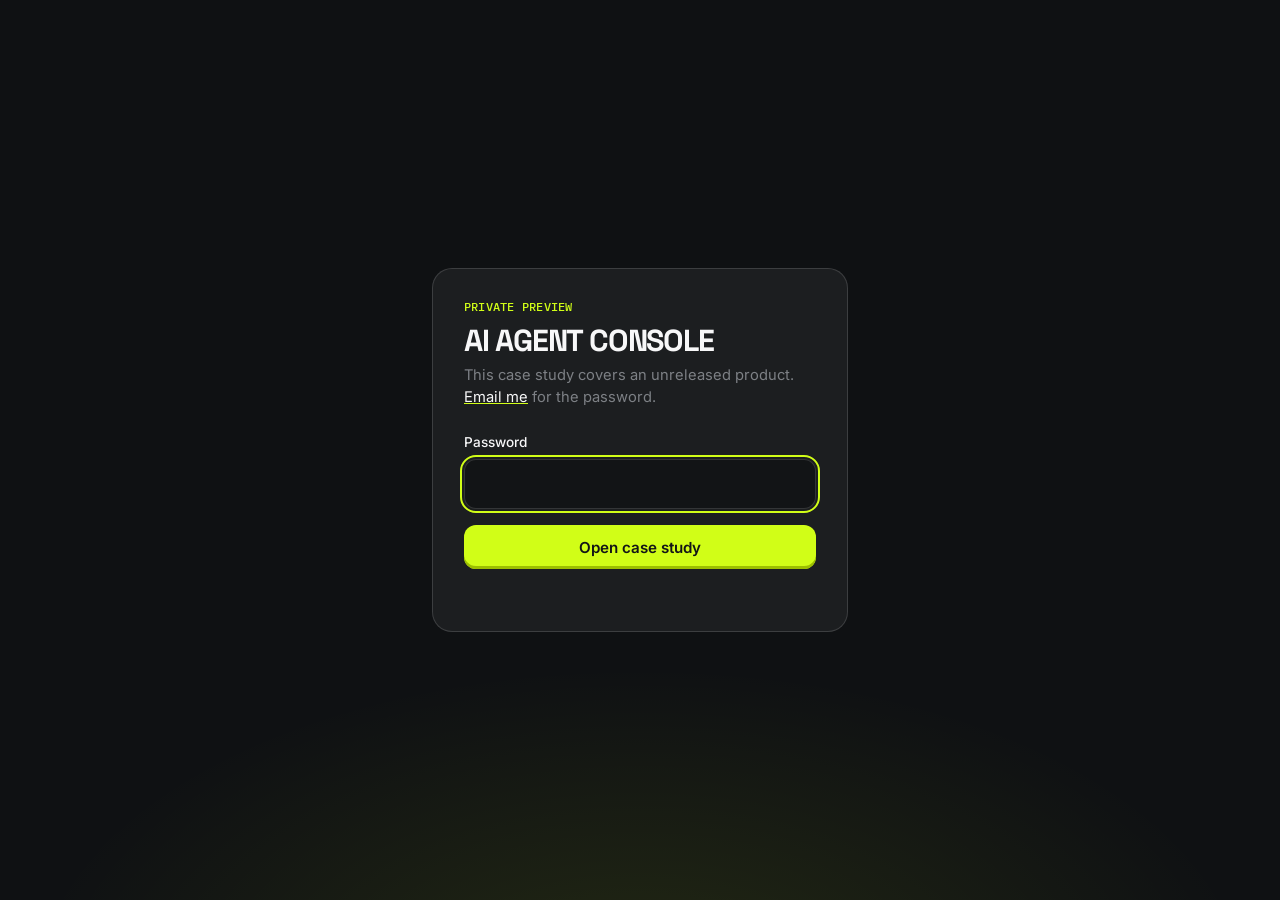
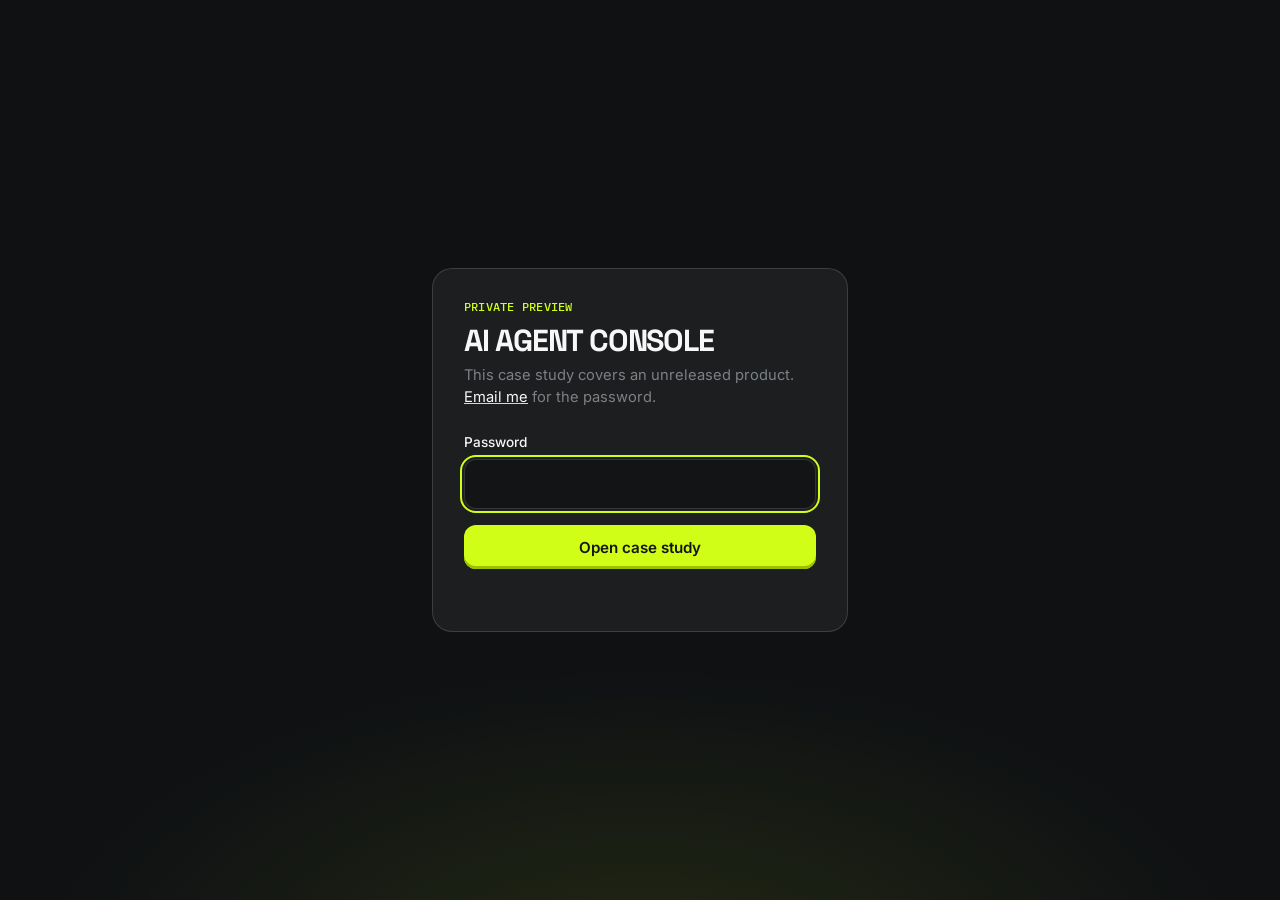
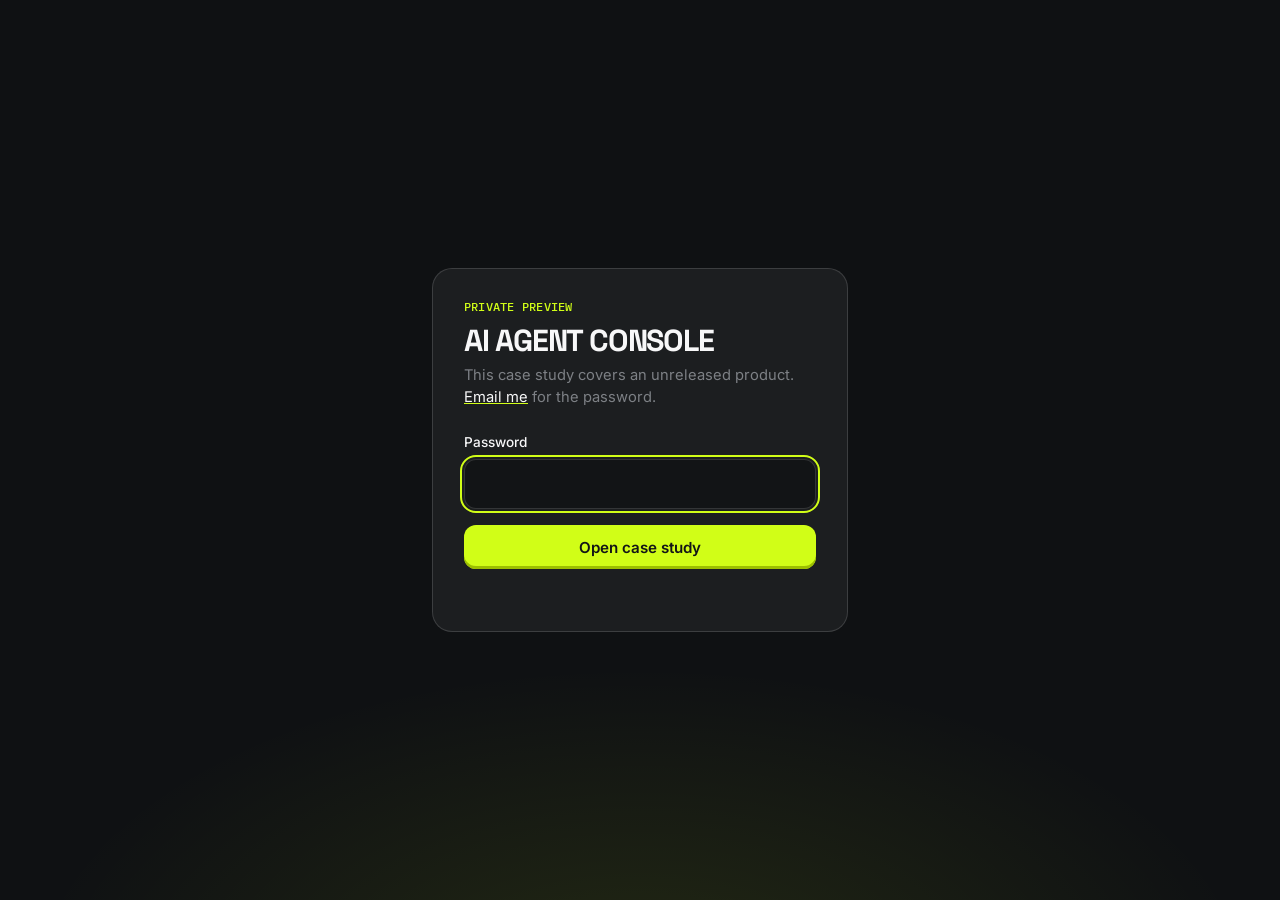
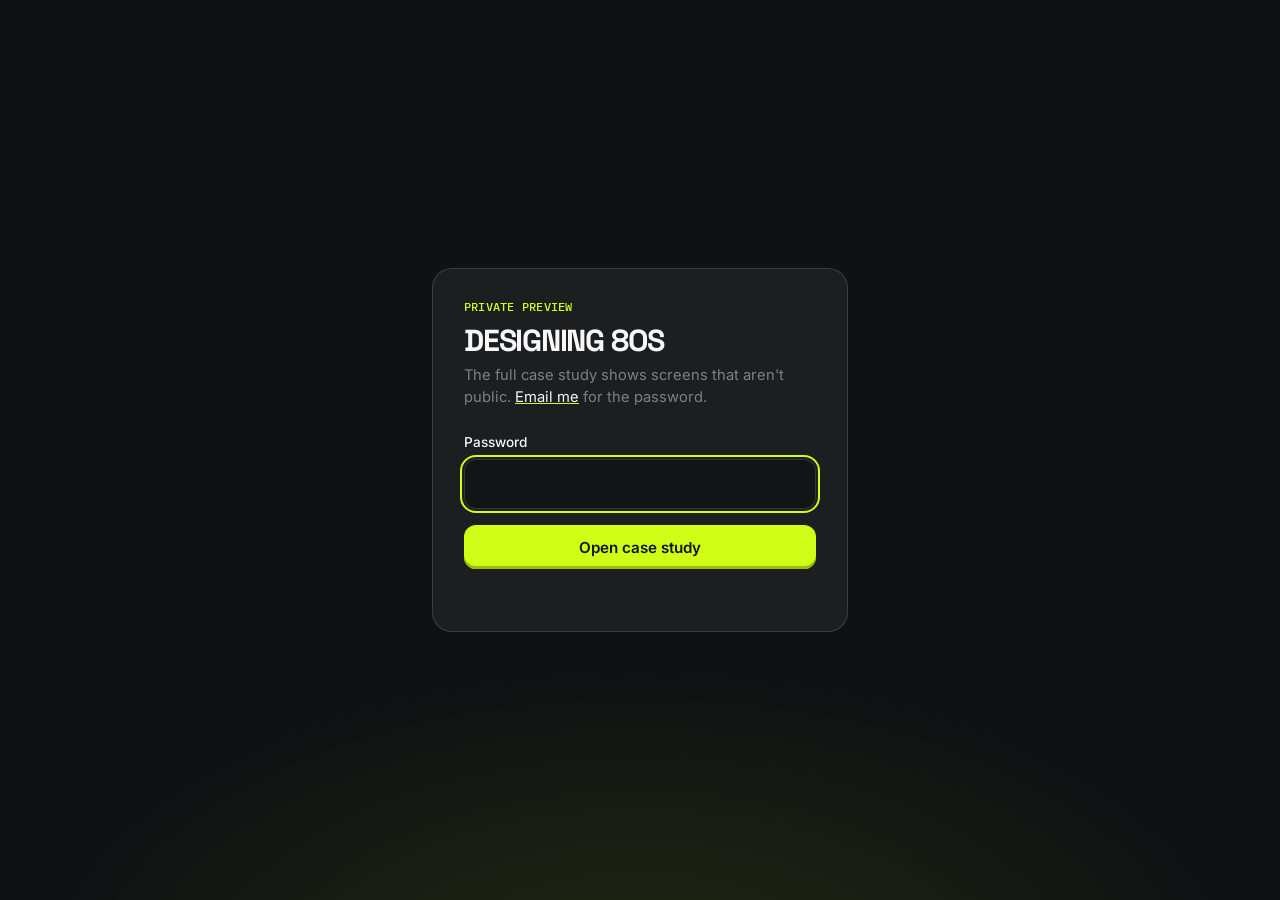
